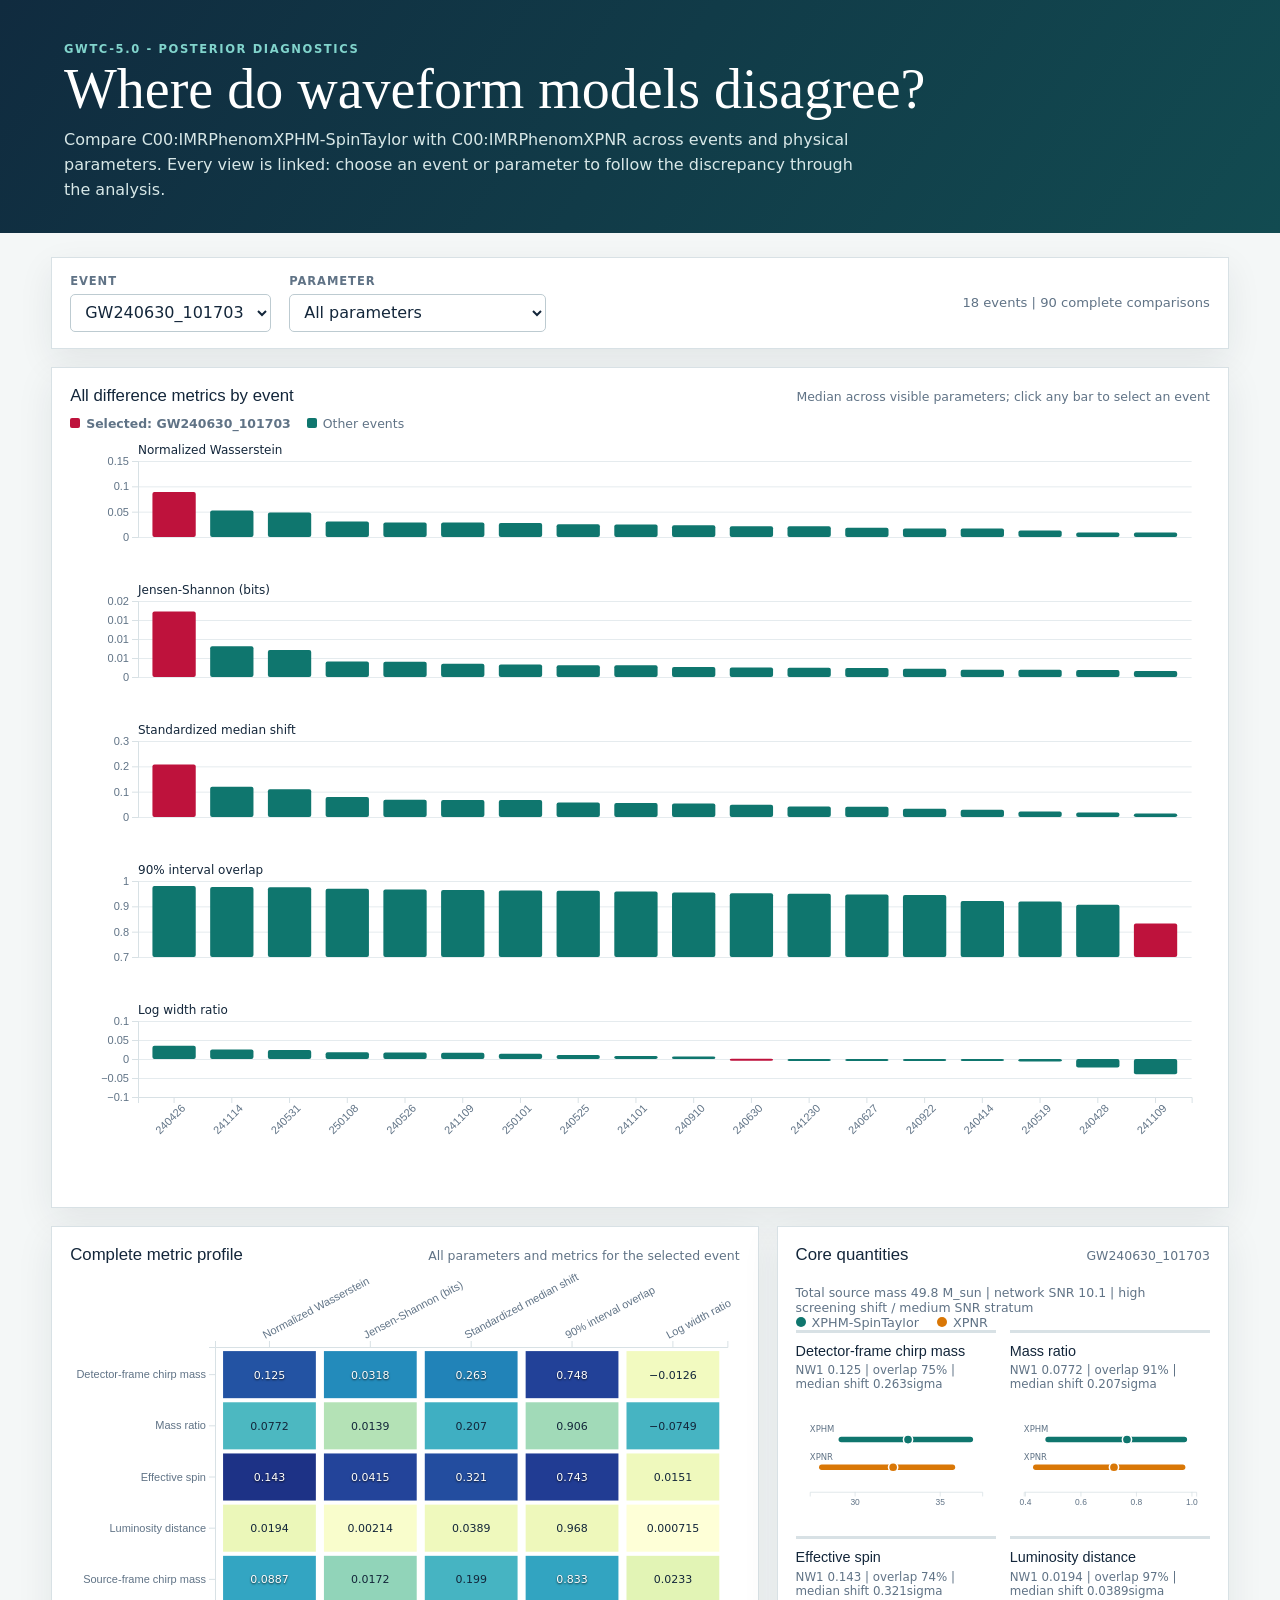
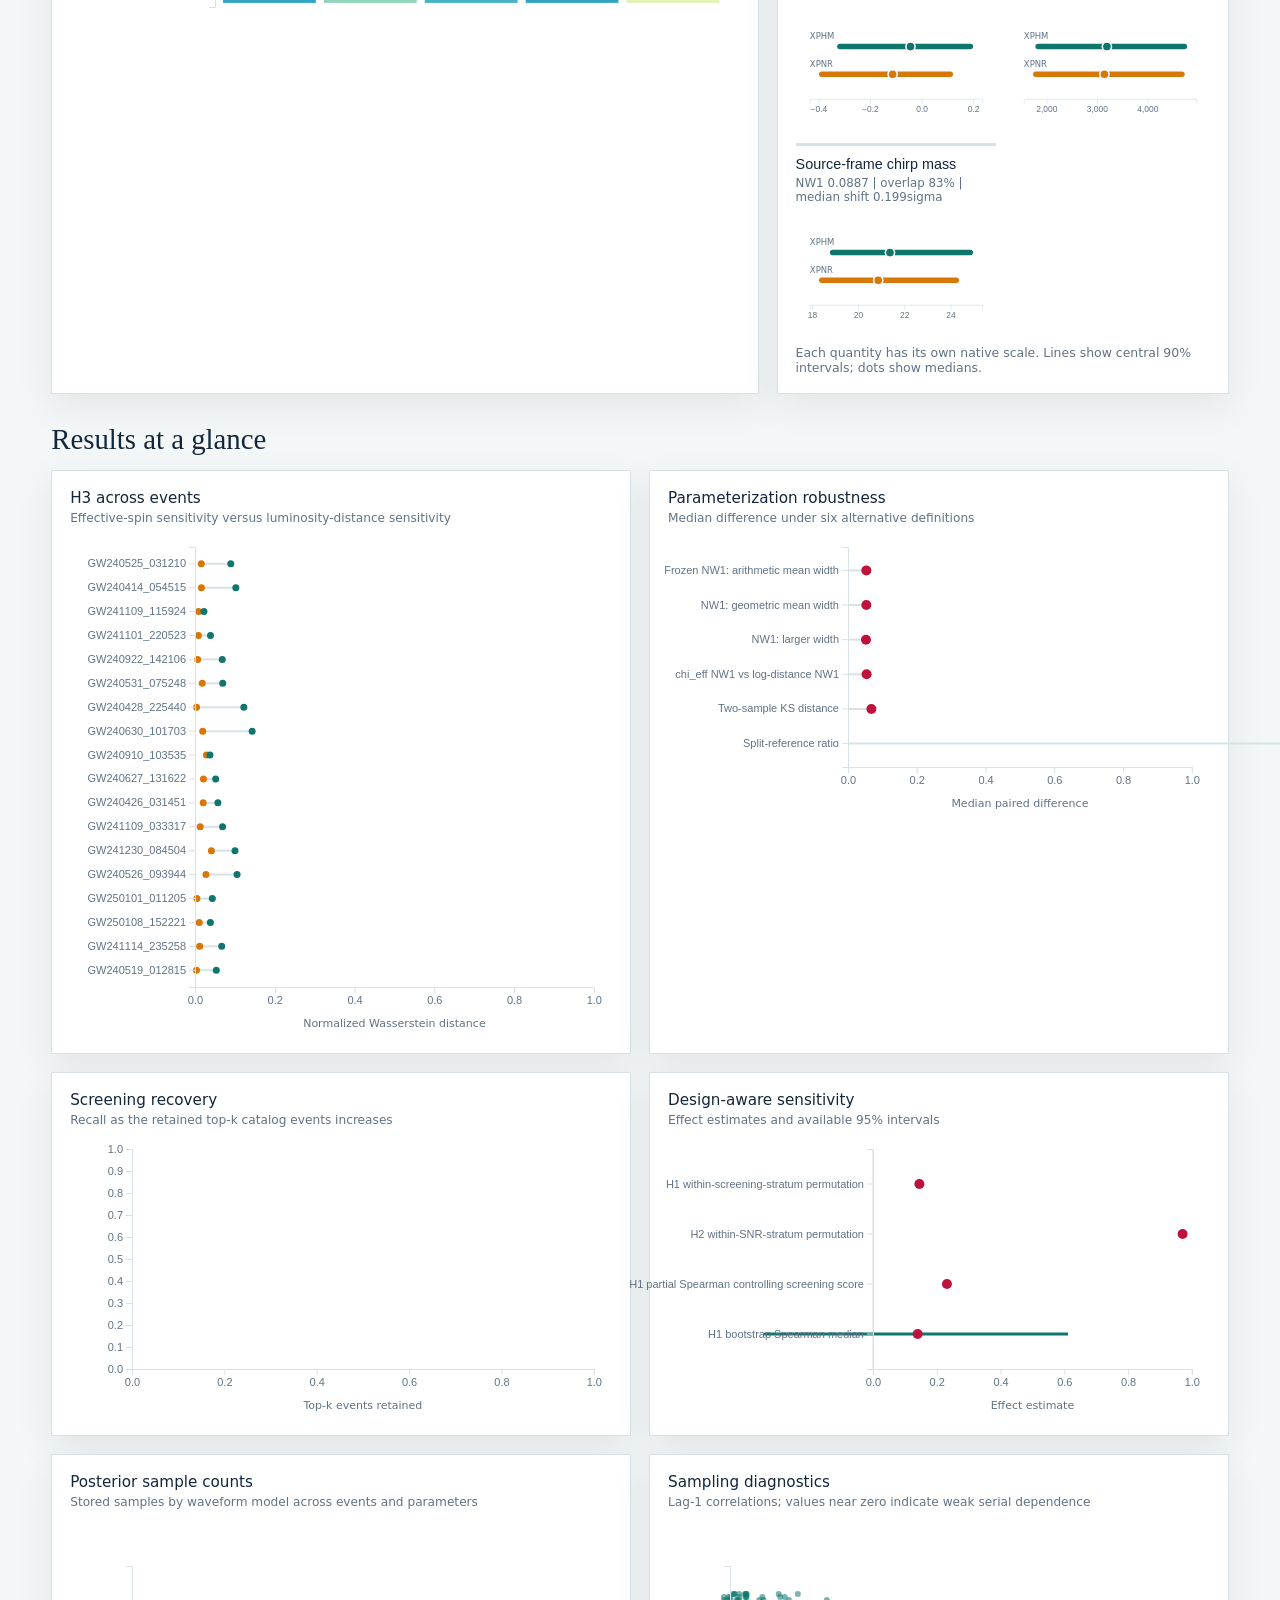
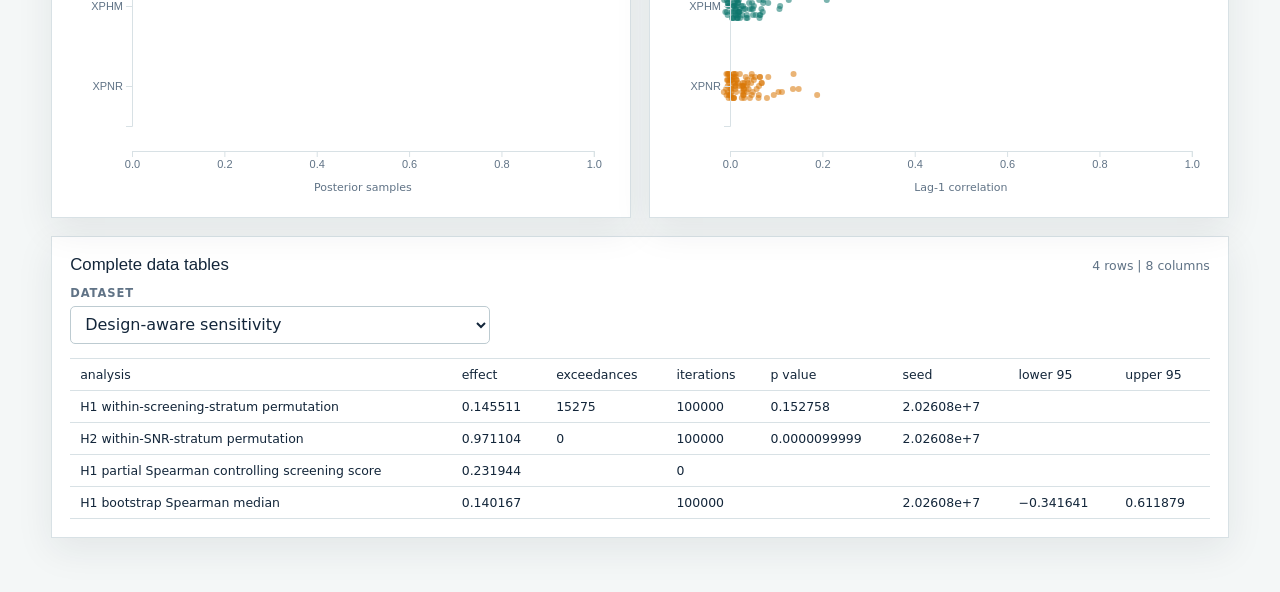
==== waveform-comparison/index.html @ d2b10250 "Add .nojekyll file and enhance tooltip animations in HTML files for improved user experience" ====
<!doctype html>
<html lang="en">
<head>
  <meta charset="utf-8">
  <meta name="viewport" content="width=device-width, initial-scale=1">
  <title>Waveform model comparison - GWTC-5.0</title>
  <script>
// https://d3js.org v7.9.0 Copyright 2010-2023 Mike Bostock
!function(t,n){"object"==typeof exports&&"undefined"!=typeof module?n(exports):"function"==typeof define&&define.amd?define(["exports"],n):n((t="undefined"!=typeof globalThis?globalThis:t||self).d3=t.d3||{})}(this,(function(t){"use strict";function n(t,n){return null==t||null==n?NaN:t<n?-1:t>n?1:t>=n?0:NaN}function e(t,n){return null==t||null==n?NaN:n<t?-1:n>t?1:n>=t?0:NaN}function r(t){let r,o,a;function u(t,n,e=0,i=t.length){if(e<i){if(0!==r(n,n))return i;do{const r=e+i>>>1;o(t[r],n)<0?e=r+1:i=r}while(e<i)}return e}return 2!==t.length?(r=n,o=(e,r)=>n(t(e),r),a=(n,e)=>t(n)-e):(r=t===n||t===e?t:i,o=t,a=t),{left:u,center:function(t,n,e=0,r=t.length){const i=u(t,n,e,r-1);return i>e&&a(t[i-1],n)>-a(t[i],n)?i-1:i},right:function(t,n,e=0,i=t.length){if(e<i){if(0!==r(n,n))return i;do{const r=e+i>>>1;o(t[r],n)<=0?e=r+1:i=r}while(e<i)}return e}}}function i(){return 0}function o(t){return null===t?NaN:+t}const a=r(n),u=a.right,c=a.left,f=r(o).center;var s=u;const l=d(y),h=d((function(t){const n=y(t);return(t,e,r,i,o)=>{n(t,e,(r<<=2)+0,(i<<=2)+0,o<<=2),n(t,e,r+1,i+1,o),n(t,e,r+2,i+2,o),n(t,e,r+3,i+3,o)}}));function d(t){return function(n,e,r=e){if(!((e=+e)>=0))throw new RangeError("invalid rx");if(!((r=+r)>=0))throw new RangeError("invalid ry");let{data:i,width:o,height:a}=n;if(!((o=Math.floor(o))>=0))throw new RangeError("invalid width");if(!((a=Math.floor(void 0!==a?a:i.length/o))>=0))throw new RangeError("invalid height");if(!o||!a||!e&&!r)return n;const u=e&&t(e),c=r&&t(r),f=i.slice();return u&&c?(p(u,f,i,o,a),p(u,i,f,o,a),p(u,f,i,o,a),g(c,i,f,o,a),g(c,f,i,o,a),g(c,i,f,o,a)):u?(p(u,i,f,o,a),p(u,f,i,o,a),p(u,i,f,o,a)):c&&(g(c,i,f,o,a),g(c,f,i,o,a),g(c,i,f,o,a)),n}}function p(t,n,e,r,i){for(let o=0,a=r*i;o<a;)t(n,e,o,o+=r,1)}function g(t,n,e,r,i){for(let o=0,a=r*i;o<r;++o)t(n,e,o,o+a,r)}function y(t){const n=Math.floor(t);if(n===t)return function(t){const n=2*t+1;return(e,r,i,o,a)=>{if(!((o-=a)>=i))return;let u=t*r[i];const c=a*t;for(let t=i,n=i+c;t<n;t+=a)u+=r[Math.min(o,t)];for(let t=i,f=o;t<=f;t+=a)u+=r[Math.min(o,t+c)],e[t]=u/n,u-=r[Math.max(i,t-c)]}}(t);const e=t-n,r=2*t+1;return(t,i,o,a,u)=>{if(!((a-=u)>=o))return;let c=n*i[o];const f=u*n,s=f+u;for(let t=o,n=o+f;t<n;t+=u)c+=i[Math.min(a,t)];for(let n=o,l=a;n<=l;n+=u)c+=i[Math.min(a,n+f)],t[n]=(c+e*(i[Math.max(o,n-s)]+i[Math.min(a,n+s)]))/r,c-=i[Math.max(o,n-f)]}}function v(t,n){let e=0;if(void 0===n)for(let n of t)null!=n&&(n=+n)>=n&&++e;else{let r=-1;for(let i of t)null!=(i=n(i,++r,t))&&(i=+i)>=i&&++e}return e}function _(t){return 0|t.length}function b(t){return!(t>0)}function m(t){return"object"!=typeof t||"length"in t?t:Array.from(t)}function x(t,n){let e,r=0,i=0,o=0;if(void 0===n)for(let n of t)null!=n&&(n=+n)>=n&&(e=n-i,i+=e/++r,o+=e*(n-i));else{let a=-1;for(let u of t)null!=(u=n(u,++a,t))&&(u=+u)>=u&&(e=u-i,i+=e/++r,o+=e*(u-i))}if(r>1)return o/(r-1)}function w(t,n){const e=x(t,n);return e?Math.sqrt(e):e}function M(t,n){let e,r;if(void 0===n)for(const n of t)null!=n&&(void 0===e?n>=n&&(e=r=n):(e>n&&(e=n),r<n&&(r=n)));else{let i=-1;for(let o of t)null!=(o=n(o,++i,t))&&(void 0===e?o>=o&&(e=r=o):(e>o&&(e=o),r<o&&(r=o)))}return[e,r]}class T{constructor(){this._partials=new Float64Array(32),this._n=0}add(t){const n=this._partials;let e=0;for(let r=0;r<this._n&&r<32;r++){const i=n[r],o=t+i,a=Math.abs(t)<Math.abs(i)?t-(o-i):i-(o-t);a&&(n[e++]=a),t=o}return n[e]=t,this._n=e+1,this}valueOf(){const t=this._partials;let n,e,r,i=this._n,o=0;if(i>0){for(o=t[--i];i>0&&(n=o,e=t[--i],o=n+e,r=e-(o-n),!r););i>0&&(r<0&&t[i-1]<0||r>0&&t[i-1]>0)&&(e=2*r,n=o+e,e==n-o&&(o=n))}return o}}class InternMap extends Map{constructor(t,n=N){if(super(),Object.defineProperties(this,{_intern:{value:new Map},_key:{value:n}}),null!=t)for(const[n,e]of t)this.set(n,e)}get(t){return super.get(A(this,t))}has(t){return super.has(A(this,t))}set(t,n){return super.set(S(this,t),n)}delete(t){return super.delete(E(this,t))}}class InternSet extends Set{constructor(t,n=N){if(super(),Object.defineProperties(this,{_intern:{value:new Map},_key:{value:n}}),null!=t)for(const n of t)this.add(n)}has(t){return super.has(A(this,t))}add(t){return super.add(S(this,t))}delete(t){return super.delete(E(this,t))}}function A({_intern:t,_key:n},e){const r=n(e);return t.has(r)?t.get(r):e}function S({_intern:t,_key:n},e){const r=n(e);return t.has(r)?t.get(r):(t.set(r,e),e)}function E({_intern:t,_key:n},e){const r=n(e);return t.has(r)&&(e=t.get(r),t.delete(r)),e}function N(t){return null!==t&&"object"==typeof t?t.valueOf():t}function k(t){return t}function C(t,...n){return F(t,k,k,n)}function P(t,...n){return F(t,Array.from,k,n)}function z(t,n){for(let e=1,r=n.length;e<r;++e)t=t.flatMap((t=>t.pop().map((([n,e])=>[...t,n,e]))));return t}function $(t,n,...e){return F(t,k,n,e)}function D(t,n,...e){return F(t,Array.from,n,e)}function R(t){if(1!==t.length)throw new Error("duplicate key");return t[0]}function F(t,n,e,r){return function t(i,o){if(o>=r.length)return e(i);const a=new InternMap,u=r[o++];let c=-1;for(const t of i){const n=u(t,++c,i),e=a.get(n);e?e.push(t):a.set(n,[t])}for(const[n,e]of a)a.set(n,t(e,o));return n(a)}(t,0)}function q(t,n){return Array.from(n,(n=>t[n]))}function U(t,...n){if("function"!=typeof t[Symbol.iterator])throw new TypeError("values is not iterable");t=Array.from(t);let[e]=n;if(e&&2!==e.length||n.length>1){const r=Uint32Array.from(t,((t,n)=>n));return n.length>1?(n=n.map((n=>t.map(n))),r.sort(((t,e)=>{for(const r of n){const n=O(r[t],r[e]);if(n)return n}}))):(e=t.map(e),r.sort(((t,n)=>O(e[t],e[n])))),q(t,r)}return t.sort(I(e))}function I(t=n){if(t===n)return O;if("function"!=typeof t)throw new TypeError("compare is not a function");return(n,e)=>{const r=t(n,e);return r||0===r?r:(0===t(e,e))-(0===t(n,n))}}function O(t,n){return(null==t||!(t>=t))-(null==n||!(n>=n))||(t<n?-1:t>n?1:0)}var B=Array.prototype.slice;function Y(t){return()=>t}const L=Math.sqrt(50),j=Math.sqrt(10),H=Math.sqrt(2);function X(t,n,e){const r=(n-t)/Math.max(0,e),i=Math.floor(Math.log10(r)),o=r/Math.pow(10,i),a=o>=L?10:o>=j?5:o>=H?2:1;let u,c,f;return i<0?(f=Math.pow(10,-i)/a,u=Math.round(t*f),c=Math.round(n*f),u/f<t&&++u,c/f>n&&--c,f=-f):(f=Math.pow(10,i)*a,u=Math.round(t/f),c=Math.round(n/f),u*f<t&&++u,c*f>n&&--c),c<u&&.5<=e&&e<2?X(t,n,2*e):[u,c,f]}function G(t,n,e){if(!((e=+e)>0))return[];if((t=+t)===(n=+n))return[t];const r=n<t,[i,o,a]=r?X(n,t,e):X(t,n,e);if(!(o>=i))return[];const u=o-i+1,c=new Array(u);if(r)if(a<0)for(let t=0;t<u;++t)c[t]=(o-t)/-a;else for(let t=0;t<u;++t)c[t]=(o-t)*a;else if(a<0)for(let t=0;t<u;++t)c[t]=(i+t)/-a;else for(let t=0;t<u;++t)c[t]=(i+t)*a;return c}function V(t,n,e){return X(t=+t,n=+n,e=+e)[2]}function W(t,n,e){e=+e;const r=(n=+n)<(t=+t),i=r?V(n,t,e):V(t,n,e);return(r?-1:1)*(i<0?1/-i:i)}function Z(t,n,e){let r;for(;;){const i=V(t,n,e);if(i===r||0===i||!isFinite(i))return[t,n];i>0?(t=Math.floor(t/i)*i,n=Math.ceil(n/i)*i):i<0&&(t=Math.ceil(t*i)/i,n=Math.floor(n*i)/i),r=i}}function K(t){return Math.max(1,Math.ceil(Math.log(v(t))/Math.LN2)+1)}function Q(){var t=k,n=M,e=K;function r(r){Array.isArray(r)||(r=Array.from(r));var i,o,a,u=r.length,c=new Array(u);for(i=0;i<u;++i)c[i]=t(r[i],i,r);var f=n(c),l=f[0],h=f[1],d=e(c,l,h);if(!Array.isArray(d)){const t=h,e=+d;if(n===M&&([l,h]=Z(l,h,e)),(d=G(l,h,e))[0]<=l&&(a=V(l,h,e)),d[d.length-1]>=h)if(t>=h&&n===M){const t=V(l,h,e);isFinite(t)&&(t>0?h=(Math.floor(h/t)+1)*t:t<0&&(h=(Math.ceil(h*-t)+1)/-t))}else d.pop()}for(var p=d.length,g=0,y=p;d[g]<=l;)++g;for(;d[y-1]>h;)--y;(g||y<p)&&(d=d.slice(g,y),p=y-g);var v,_=new Array(p+1);for(i=0;i<=p;++i)(v=_[i]=[]).x0=i>0?d[i-1]:l,v.x1=i<p?d[i]:h;if(isFinite(a)){if(a>0)for(i=0;i<u;++i)null!=(o=c[i])&&l<=o&&o<=h&&_[Math.min(p,Math.floor((o-l)/a))].push(r[i]);else if(a<0)for(i=0;i<u;++i)if(null!=(o=c[i])&&l<=o&&o<=h){const t=Math.floor((l-o)*a);_[Math.min(p,t+(d[t]<=o))].push(r[i])}}else for(i=0;i<u;++i)null!=(o=c[i])&&l<=o&&o<=h&&_[s(d,o,0,p)].push(r[i]);return _}return r.value=function(n){return arguments.length?(t="function"==typeof n?n:Y(n),r):t},r.domain=function(t){return arguments.length?(n="function"==typeof t?t:Y([t[0],t[1]]),r):n},r.thresholds=function(t){return arguments.length?(e="function"==typeof t?t:Y(Array.isArray(t)?B.call(t):t),r):e},r}function J(t,n){let e;if(void 0===n)for(const n of t)null!=n&&(e<n||void 0===e&&n>=n)&&(e=n);else{let r=-1;for(let i of t)null!=(i=n(i,++r,t))&&(e<i||void 0===e&&i>=i)&&(e=i)}return e}function tt(t,n){let e,r=-1,i=-1;if(void 0===n)for(const n of t)++i,null!=n&&(e<n||void 0===e&&n>=n)&&(e=n,r=i);else for(let o of t)null!=(o=n(o,++i,t))&&(e<o||void 0===e&&o>=o)&&(e=o,r=i);return r}function nt(t,n){let e;if(void 0===n)for(const n of t)null!=n&&(e>n||void 0===e&&n>=n)&&(e=n);else{let r=-1;for(let i of t)null!=(i=n(i,++r,t))&&(e>i||void 0===e&&i>=i)&&(e=i)}return e}function et(t,n){let e,r=-1,i=-1;if(void 0===n)for(const n of t)++i,null!=n&&(e>n||void 0===e&&n>=n)&&(e=n,r=i);else for(let o of t)null!=(o=n(o,++i,t))&&(e>o||void 0===e&&o>=o)&&(e=o,r=i);return r}function rt(t,n,e=0,r=1/0,i){if(n=Math.floor(n),e=Math.floor(Math.max(0,e)),r=Math.floor(Math.min(t.length-1,r)),!(e<=n&&n<=r))return t;for(i=void 0===i?O:I(i);r>e;){if(r-e>600){const o=r-e+1,a=n-e+1,u=Math.log(o),c=.5*Math.exp(2*u/3),f=.5*Math.sqrt(u*c*(o-c)/o)*(a-o/2<0?-1:1);rt(t,n,Math.max(e,Math.floor(n-a*c/o+f)),Math.min(r,Math.floor(n+(o-a)*c/o+f)),i)}const o=t[n];let a=e,u=r;for(it(t,e,n),i(t[r],o)>0&&it(t,e,r);a<u;){for(it(t,a,u),++a,--u;i(t[a],o)<0;)++a;for(;i(t[u],o)>0;)--u}0===i(t[e],o)?it(t,e,u):(++u,it(t,u,r)),u<=n&&(e=u+1),n<=u&&(r=u-1)}return t}function it(t,n,e){const r=t[n];t[n]=t[e],t[e]=r}function ot(t,e=n){let r,i=!1;if(1===e.length){let o;for(const a of t){const t=e(a);(i?n(t,o)>0:0===n(t,t))&&(r=a,o=t,i=!0)}}else for(const n of t)(i?e(n,r)>0:0===e(n,n))&&(r=n,i=!0);return r}function at(t,n,e){if(t=Float64Array.from(function*(t,n){if(void 0===n)for(let n of t)null!=n&&(n=+n)>=n&&(yield n);else{let e=-1;for(let r of t)null!=(r=n(r,++e,t))&&(r=+r)>=r&&(yield r)}}(t,e)),(r=t.length)&&!isNaN(n=+n)){if(n<=0||r<2)return nt(t);if(n>=1)return J(t);var r,i=(r-1)*n,o=Math.floor(i),a=J(rt(t,o).subarray(0,o+1));return a+(nt(t.subarray(o+1))-a)*(i-o)}}function ut(t,n,e=o){if((r=t.length)&&!isNaN(n=+n)){if(n<=0||r<2)return+e(t[0],0,t);if(n>=1)return+e(t[r-1],r-1,t);var r,i=(r-1)*n,a=Math.floor(i),u=+e(t[a],a,t);return u+(+e(t[a+1],a+1,t)-u)*(i-a)}}function ct(t,n,e=o){if(!isNaN(n=+n)){if(r=Float64Array.from(t,((n,r)=>o(e(t[r],r,t)))),n<=0)return et(r);if(n>=1)return tt(r);var r,i=Uint32Array.from(t,((t,n)=>n)),a=r.length-1,u=Math.floor(a*n);return rt(i,u,0,a,((t,n)=>O(r[t],r[n]))),(u=ot(i.subarray(0,u+1),(t=>r[t])))>=0?u:-1}}function ft(t){return Array.from(function*(t){for(const n of t)yield*n}(t))}function st(t,n){return[t,n]}function lt(t,n,e){t=+t,n=+n,e=(i=arguments.length)<2?(n=t,t=0,1):i<3?1:+e;for(var r=-1,i=0|Math.max(0,Math.ceil((n-t)/e)),o=new Array(i);++r<i;)o[r]=t+r*e;return o}function ht(t,e=n){if(1===e.length)return et(t,e);let r,i=-1,o=-1;for(const n of t)++o,(i<0?0===e(n,n):e(n,r)<0)&&(r=n,i=o);return i}var dt=pt(Math.random);function pt(t){return function(n,e=0,r=n.length){let i=r-(e=+e);for(;i;){const r=t()*i--|0,o=n[i+e];n[i+e]=n[r+e],n[r+e]=o}return n}}function gt(t){if(!(i=t.length))return[];for(var n=-1,e=nt(t,yt),r=new Array(e);++n<e;)for(var i,o=-1,a=r[n]=new Array(i);++o<i;)a[o]=t[o][n];return r}function yt(t){return t.length}function vt(t){return t instanceof InternSet?t:new InternSet(t)}function _t(t,n){const e=t[Symbol.iterator](),r=new Set;for(const t of n){const n=bt(t);if(r.has(n))continue;let i,o;for(;({value:i,done:o}=e.next());){if(o)return!1;const t=bt(i);if(r.add(t),Object.is(n,t))break}}return!0}function bt(t){return null!==t&&"object"==typeof t?t.valueOf():t}function mt(t){return t}var xt=1,wt=2,Mt=3,Tt=4,At=1e-6;function St(t){return"translate("+t+",0)"}function Et(t){return"translate(0,"+t+")"}function Nt(t){return n=>+t(n)}function kt(t,n){return n=Math.max(0,t.bandwidth()-2*n)/2,t.round()&&(n=Math.round(n)),e=>+t(e)+n}function Ct(){return!this.__axis}function Pt(t,n){var e=[],r=null,i=null,o=6,a=6,u=3,c="undefined"!=typeof window&&window.devicePixelRatio>1?0:.5,f=t===xt||t===Tt?-1:1,s=t===Tt||t===wt?"x":"y",l=t===xt||t===Mt?St:Et;function h(h){var d=null==r?n.ticks?n.ticks.apply(n,e):n.domain():r,p=null==i?n.tickFormat?n.tickFormat.apply(n,e):mt:i,g=Math.max(o,0)+u,y=n.range(),v=+y[0]+c,_=+y[y.length-1]+c,b=(n.bandwidth?kt:Nt)(n.copy(),c),m=h.selection?h.selection():h,x=m.selectAll(".domain").data([null]),w=m.selectAll(".tick").data(d,n).order(),M=w.exit(),T=w.enter().append("g").attr("class","tick"),A=w.select("line"),S=w.select("text");x=x.merge(x.enter().insert("path",".tick").attr("class","domain").attr("stroke","currentColor")),w=w.merge(T),A=A.merge(T.append("line").attr("stroke","currentColor").attr(s+"2",f*o)),S=S.merge(T.append("text").attr("fill","currentColor").attr(s,f*g).attr("dy",t===xt?"0em":t===Mt?"0.71em":"0.32em")),h!==m&&(x=x.transition(h),w=w.transition(h),A=A.transition(h),S=S.transition(h),M=M.transition(h).attr("opacity",At).attr("transform",(function(t){return isFinite(t=b(t))?l(t+c):this.getAttribute("transform")})),T.attr("opacity",At).attr("transform",(function(t){var n=this.parentNode.__axis;return l((n&&isFinite(n=n(t))?n:b(t))+c)}))),M.remove(),x.attr("d",t===Tt||t===wt?a?"M"+f*a+","+v+"H"+c+"V"+_+"H"+f*a:"M"+c+","+v+"V"+_:a?"M"+v+","+f*a+"V"+c+"H"+_+"V"+f*a:"M"+v+","+c+"H"+_),w.attr("opacity",1).attr("transform",(function(t){return l(b(t)+c)})),A.attr(s+"2",f*o),S.attr(s,f*g).text(p),m.filter(Ct).attr("fill","none").attr("font-size",10).attr("font-family","sans-serif").attr("text-anchor",t===wt?"start":t===Tt?"end":"middle"),m.each((function(){this.__axis=b}))}return h.scale=function(t){return arguments.length?(n=t,h):n},h.ticks=function(){return e=Array.from(arguments),h},h.tickArguments=function(t){return arguments.length?(e=null==t?[]:Array.from(t),h):e.slice()},h.tickValues=function(t){return arguments.length?(r=null==t?null:Array.from(t),h):r&&r.slice()},h.tickFormat=function(t){return arguments.length?(i=t,h):i},h.tickSize=function(t){return arguments.length?(o=a=+t,h):o},h.tickSizeInner=function(t){return arguments.length?(o=+t,h):o},h.tickSizeOuter=function(t){return arguments.length?(a=+t,h):a},h.tickPadding=function(t){return arguments.length?(u=+t,h):u},h.offset=function(t){return arguments.length?(c=+t,h):c},h}var zt={value:()=>{}};function $t(){for(var t,n=0,e=arguments.length,r={};n<e;++n){if(!(t=arguments[n]+"")||t in r||/[\s.]/.test(t))throw new Error("illegal type: "+t);r[t]=[]}return new Dt(r)}function Dt(t){this._=t}function Rt(t,n){for(var e,r=0,i=t.length;r<i;++r)if((e=t[r]).name===n)return e.value}function Ft(t,n,e){for(var r=0,i=t.length;r<i;++r)if(t[r].name===n){t[r]=zt,t=t.slice(0,r).concat(t.slice(r+1));break}return null!=e&&t.push({name:n,value:e}),t}Dt.prototype=$t.prototype={constructor:Dt,on:function(t,n){var e,r,i=this._,o=(r=i,(t+"").trim().split(/^|\s+/).map((function(t){var n="",e=t.indexOf(".");if(e>=0&&(n=t.slice(e+1),t=t.slice(0,e)),t&&!r.hasOwnProperty(t))throw new Error("unknown type: "+t);return{type:t,name:n}}))),a=-1,u=o.length;if(!(arguments.length<2)){if(null!=n&&"function"!=typeof n)throw new Error("invalid callback: "+n);for(;++a<u;)if(e=(t=o[a]).type)i[e]=Ft(i[e],t.name,n);else if(null==n)for(e in i)i[e]=Ft(i[e],t.name,null);return this}for(;++a<u;)if((e=(t=o[a]).type)&&(e=Rt(i[e],t.name)))return e},copy:function(){var t={},n=this._;for(var e in n)t[e]=n[e].slice();return new Dt(t)},call:function(t,n){if((e=arguments.length-2)>0)for(var e,r,i=new Array(e),o=0;o<e;++o)i[o]=arguments[o+2];if(!this._.hasOwnProperty(t))throw new Error("unknown type: "+t);for(o=0,e=(r=this._[t]).length;o<e;++o)r[o].value.apply(n,i)},apply:function(t,n,e){if(!this._.hasOwnProperty(t))throw new Error("unknown type: "+t);for(var r=this._[t],i=0,o=r.length;i<o;++i)r[i].value.apply(n,e)}};var qt="http://www.w3.org/1999/xhtml",Ut={svg:"http://www.w3.org/2000/svg",xhtml:qt,xlink:"http://www.w3.org/1999/xlink",xml:"http://www.w3.org/XML/1998/namespace",xmlns:"http://www.w3.org/2000/xmlns/"};function It(t){var n=t+="",e=n.indexOf(":");return e>=0&&"xmlns"!==(n=t.slice(0,e))&&(t=t.slice(e+1)),Ut.hasOwnProperty(n)?{space:Ut[n],local:t}:t}function Ot(t){return function(){var n=this.ownerDocument,e=this.namespaceURI;return e===qt&&n.documentElement.namespaceURI===qt?n.createElement(t):n.createElementNS(e,t)}}function Bt(t){return function(){return this.ownerDocument.createElementNS(t.space,t.local)}}function Yt(t){var n=It(t);return(n.local?Bt:Ot)(n)}function Lt(){}function jt(t){return null==t?Lt:function(){return this.querySelector(t)}}function Ht(t){return null==t?[]:Array.isArray(t)?t:Array.from(t)}function Xt(){return[]}function Gt(t){return null==t?Xt:function(){return this.querySelectorAll(t)}}function Vt(t){return function(){return this.matches(t)}}function Wt(t){return function(n){return n.matches(t)}}var Zt=Array.prototype.find;function Kt(){return this.firstElementChild}var Qt=Array.prototype.filter;function Jt(){return Array.from(this.children)}function tn(t){return new Array(t.length)}function nn(t,n){this.ownerDocument=t.ownerDocument,this.namespaceURI=t.namespaceURI,this._next=null,this._parent=t,this.__data__=n}function en(t,n,e,r,i,o){for(var a,u=0,c=n.length,f=o.length;u<f;++u)(a=n[u])?(a.__data__=o[u],r[u]=a):e[u]=new nn(t,o[u]);for(;u<c;++u)(a=n[u])&&(i[u]=a)}function rn(t,n,e,r,i,o,a){var u,c,f,s=new Map,l=n.length,h=o.length,d=new Array(l);for(u=0;u<l;++u)(c=n[u])&&(d[u]=f=a.call(c,c.__data__,u,n)+"",s.has(f)?i[u]=c:s.set(f,c));for(u=0;u<h;++u)f=a.call(t,o[u],u,o)+"",(c=s.get(f))?(r[u]=c,c.__data__=o[u],s.delete(f)):e[u]=new nn(t,o[u]);for(u=0;u<l;++u)(c=n[u])&&s.get(d[u])===c&&(i[u]=c)}function on(t){return t.__data__}function an(t){return"object"==typeof t&&"length"in t?t:Array.from(t)}function un(t,n){return t<n?-1:t>n?1:t>=n?0:NaN}function cn(t){return function(){this.removeAttribute(t)}}function fn(t){return function(){this.removeAttributeNS(t.space,t.local)}}function sn(t,n){return function(){this.setAttribute(t,n)}}function ln(t,n){return function(){this.setAttributeNS(t.space,t.local,n)}}function hn(t,n){return function(){var e=n.apply(this,arguments);null==e?this.removeAttribute(t):this.setAttribute(t,e)}}function dn(t,n){return function(){var e=n.apply(this,arguments);null==e?this.removeAttributeNS(t.space,t.local):this.setAttributeNS(t.space,t.local,e)}}function pn(t){return t.ownerDocument&&t.ownerDocument.defaultView||t.document&&t||t.defaultView}function gn(t){return function(){this.style.removeProperty(t)}}function yn(t,n,e){return function(){this.style.setProperty(t,n,e)}}function vn(t,n,e){return function(){var r=n.apply(this,arguments);null==r?this.style.removeProperty(t):this.style.setProperty(t,r,e)}}function _n(t,n){return t.style.getPropertyValue(n)||pn(t).getComputedStyle(t,null).getPropertyValue(n)}function bn(t){return function(){delete this[t]}}function mn(t,n){return function(){this[t]=n}}function xn(t,n){return function(){var e=n.apply(this,arguments);null==e?delete this[t]:this[t]=e}}function wn(t){return t.trim().split(/^|\s+/)}function Mn(t){return t.classList||new Tn(t)}function Tn(t){this._node=t,this._names=wn(t.getAttribute("class")||"")}function An(t,n){for(var e=Mn(t),r=-1,i=n.length;++r<i;)e.add(n[r])}function Sn(t,n){for(var e=Mn(t),r=-1,i=n.length;++r<i;)e.remove(n[r])}function En(t){return function(){An(this,t)}}function Nn(t){return function(){Sn(this,t)}}function kn(t,n){return function(){(n.apply(this,arguments)?An:Sn)(this,t)}}function Cn(){this.textContent=""}function Pn(t){return function(){this.textContent=t}}function zn(t){return function(){var n=t.apply(this,arguments);this.textContent=null==n?"":n}}function $n(){this.innerHTML=""}function Dn(t){return function(){this.innerHTML=t}}function Rn(t){return function(){var n=t.apply(this,arguments);this.innerHTML=null==n?"":n}}function Fn(){this.nextSibling&&this.parentNode.appendChild(this)}function qn(){this.previousSibling&&this.parentNode.insertBefore(this,this.parentNode.firstChild)}function Un(){return null}function In(){var t=this.parentNode;t&&t.removeChild(this)}function On(){var t=this.cloneNode(!1),n=this.parentNode;return n?n.insertBefore(t,this.nextSibling):t}function Bn(){var t=this.cloneNode(!0),n=this.parentNode;return n?n.insertBefore(t,this.nextSibling):t}function Yn(t){return function(){var n=this.__on;if(n){for(var e,r=0,i=-1,o=n.length;r<o;++r)e=n[r],t.type&&e.type!==t.type||e.name!==t.name?n[++i]=e:this.removeEventListener(e.type,e.listener,e.options);++i?n.length=i:delete this.__on}}}function Ln(t,n,e){return function(){var r,i=this.__on,o=function(t){return function(n){t.call(this,n,this.__data__)}}(n);if(i)for(var a=0,u=i.length;a<u;++a)if((r=i[a]).type===t.type&&r.name===t.name)return this.removeEventListener(r.type,r.listener,r.options),this.addEventListener(r.type,r.listener=o,r.options=e),void(r.value=n);this.addEventListener(t.type,o,e),r={type:t.type,name:t.name,value:n,listener:o,options:e},i?i.push(r):this.__on=[r]}}function jn(t,n,e){var r=pn(t),i=r.CustomEvent;"function"==typeof i?i=new i(n,e):(i=r.document.createEvent("Event"),e?(i.initEvent(n,e.bubbles,e.cancelable),i.detail=e.detail):i.initEvent(n,!1,!1)),t.dispatchEvent(i)}function Hn(t,n){return function(){return jn(this,t,n)}}function Xn(t,n){return function(){return jn(this,t,n.apply(this,arguments))}}nn.prototype={constructor:nn,appendChild:function(t){return this._parent.insertBefore(t,this._next)},insertBefore:function(t,n){return this._parent.insertBefore(t,n)},querySelector:function(t){return this._parent.querySelector(t)},querySelectorAll:function(t){return this._parent.querySelectorAll(t)}},Tn.prototype={add:function(t){this._names.indexOf(t)<0&&(this._names.push(t),this._node.setAttribute("class",this._names.join(" ")))},remove:function(t){var n=this._names.indexOf(t);n>=0&&(this._names.splice(n,1),this._node.setAttribute("class",this._names.join(" ")))},contains:function(t){return this._names.indexOf(t)>=0}};var Gn=[null];function Vn(t,n){this._groups=t,this._parents=n}function Wn(){return new Vn([[document.documentElement]],Gn)}function Zn(t){return"string"==typeof t?new Vn([[document.querySelector(t)]],[document.documentElement]):new Vn([[t]],Gn)}Vn.prototype=Wn.prototype={constructor:Vn,select:function(t){"function"!=typeof t&&(t=jt(t));for(var n=this._groups,e=n.length,r=new Array(e),i=0;i<e;++i)for(var o,a,u=n[i],c=u.length,f=r[i]=new Array(c),s=0;s<c;++s)(o=u[s])&&(a=t.call(o,o.__data__,s,u))&&("__data__"in o&&(a.__data__=o.__data__),f[s]=a);return new Vn(r,this._parents)},selectAll:function(t){t="function"==typeof t?function(t){return function(){return Ht(t.apply(this,arguments))}}(t):Gt(t);for(var n=this._groups,e=n.length,r=[],i=[],o=0;o<e;++o)for(var a,u=n[o],c=u.length,f=0;f<c;++f)(a=u[f])&&(r.push(t.call(a,a.__data__,f,u)),i.push(a));return new Vn(r,i)},selectChild:function(t){return this.select(null==t?Kt:function(t){return function(){return Zt.call(this.children,t)}}("function"==typeof t?t:Wt(t)))},selectChildren:function(t){return this.selectAll(null==t?Jt:function(t){return function(){return Qt.call(this.children,t)}}("function"==typeof t?t:Wt(t)))},filter:function(t){"function"!=typeof t&&(t=Vt(t));for(var n=this._groups,e=n.length,r=new Array(e),i=0;i<e;++i)for(var o,a=n[i],u=a.length,c=r[i]=[],f=0;f<u;++f)(o=a[f])&&t.call(o,o.__data__,f,a)&&c.push(o);return new Vn(r,this._parents)},data:function(t,n){if(!arguments.length)return Array.from(this,on);var e=n?rn:en,r=this._parents,i=this._groups;"function"!=typeof t&&(t=function(t){return function(){return t}}(t));for(var o=i.length,a=new Array(o),u=new Array(o),c=new Array(o),f=0;f<o;++f){var s=r[f],l=i[f],h=l.length,d=an(t.call(s,s&&s.__data__,f,r)),p=d.length,g=u[f]=new Array(p),y=a[f]=new Array(p);e(s,l,g,y,c[f]=new Array(h),d,n);for(var v,_,b=0,m=0;b<p;++b)if(v=g[b]){for(b>=m&&(m=b+1);!(_=y[m])&&++m<p;);v._next=_||null}}return(a=new Vn(a,r))._enter=u,a._exit=c,a},enter:function(){return new Vn(this._enter||this._groups.map(tn),this._parents)},exit:function(){return new Vn(this._exit||this._groups.map(tn),this._parents)},join:function(t,n,e){var r=this.enter(),i=this,o=this.exit();return"function"==typeof t?(r=t(r))&&(r=r.selection()):r=r.append(t+""),null!=n&&(i=n(i))&&(i=i.selection()),null==e?o.remove():e(o),r&&i?r.merge(i).order():i},merge:function(t){for(var n=t.selection?t.selection():t,e=this._groups,r=n._groups,i=e.length,o=r.length,a=Math.min(i,o),u=new Array(i),c=0;c<a;++c)for(var f,s=e[c],l=r[c],h=s.length,d=u[c]=new Array(h),p=0;p<h;++p)(f=s[p]||l[p])&&(d[p]=f);for(;c<i;++c)u[c]=e[c];return new Vn(u,this._parents)},selection:function(){return this},order:function(){for(var t=this._groups,n=-1,e=t.length;++n<e;)for(var r,i=t[n],o=i.length-1,a=i[o];--o>=0;)(r=i[o])&&(a&&4^r.compareDocumentPosition(a)&&a.parentNode.insertBefore(r,a),a=r);return this},sort:function(t){function n(n,e){return n&&e?t(n.__data__,e.__data__):!n-!e}t||(t=un);for(var e=this._groups,r=e.length,i=new Array(r),o=0;o<r;++o){for(var a,u=e[o],c=u.length,f=i[o]=new Array(c),s=0;s<c;++s)(a=u[s])&&(f[s]=a);f.sort(n)}return new Vn(i,this._parents).order()},call:function(){var t=arguments[0];return arguments[0]=this,t.apply(null,arguments),this},nodes:function(){return Array.from(this)},node:function(){for(var t=this._groups,n=0,e=t.length;n<e;++n)for(var r=t[n],i=0,o=r.length;i<o;++i){var a=r[i];if(a)return a}return null},size:function(){let t=0;for(const n of this)++t;return t},empty:function(){return!this.node()},each:function(t){for(var n=this._groups,e=0,r=n.length;e<r;++e)for(var i,o=n[e],a=0,u=o.length;a<u;++a)(i=o[a])&&t.call(i,i.__data__,a,o);return this},attr:function(t,n){var e=It(t);if(arguments.length<2){var r=this.node();return e.local?r.getAttributeNS(e.space,e.local):r.getAttribute(e)}return this.each((null==n?e.local?fn:cn:"function"==typeof n?e.local?dn:hn:e.local?ln:sn)(e,n))},style:function(t,n,e){return arguments.length>1?this.each((null==n?gn:"function"==typeof n?vn:yn)(t,n,null==e?"":e)):_n(this.node(),t)},property:function(t,n){return arguments.length>1?this.each((null==n?bn:"function"==typeof n?xn:mn)(t,n)):this.node()[t]},classed:function(t,n){var e=wn(t+"");if(arguments.length<2){for(var r=Mn(this.node()),i=-1,o=e.length;++i<o;)if(!r.contains(e[i]))return!1;return!0}return this.each(("function"==typeof n?kn:n?En:Nn)(e,n))},text:function(t){return arguments.length?this.each(null==t?Cn:("function"==typeof t?zn:Pn)(t)):this.node().textContent},html:function(t){return arguments.length?this.each(null==t?$n:("function"==typeof t?Rn:Dn)(t)):this.node().innerHTML},raise:function(){return this.each(Fn)},lower:function(){return this.each(qn)},append:function(t){var n="function"==typeof t?t:Yt(t);return this.select((function(){return this.appendChild(n.apply(this,arguments))}))},insert:function(t,n){var e="function"==typeof t?t:Yt(t),r=null==n?Un:"function"==typeof n?n:jt(n);return this.select((function(){return this.insertBefore(e.apply(this,arguments),r.apply(this,arguments)||null)}))},remove:function(){return this.each(In)},clone:function(t){return this.select(t?Bn:On)},datum:function(t){return arguments.length?this.property("__data__",t):this.node().__data__},on:function(t,n,e){var r,i,o=function(t){return t.trim().split(/^|\s+/).map((function(t){var n="",e=t.indexOf(".");return e>=0&&(n=t.slice(e+1),t=t.slice(0,e)),{type:t,name:n}}))}(t+""),a=o.length;if(!(arguments.length<2)){for(u=n?Ln:Yn,r=0;r<a;++r)this.each(u(o[r],n,e));return this}var u=this.node().__on;if(u)for(var c,f=0,s=u.length;f<s;++f)for(r=0,c=u[f];r<a;++r)if((i=o[r]).type===c.type&&i.name===c.name)return c.value},dispatch:function(t,n){return this.each(("function"==typeof n?Xn:Hn)(t,n))},[Symbol.iterator]:function*(){for(var t=this._groups,n=0,e=t.length;n<e;++n)for(var r,i=t[n],o=0,a=i.length;o<a;++o)(r=i[o])&&(yield r)}};var Kn=0;function Qn(){return new Jn}function Jn(){this._="@"+(++Kn).toString(36)}function te(t){let n;for(;n=t.sourceEvent;)t=n;return t}function ne(t,n){if(t=te(t),void 0===n&&(n=t.currentTarget),n){var e=n.ownerSVGElement||n;if(e.createSVGPoint){var r=e.createSVGPoint();return r.x=t.clientX,r.y=t.clientY,[(r=r.matrixTransform(n.getScreenCTM().inverse())).x,r.y]}if(n.getBoundingClientRect){var i=n.getBoundingClientRect();return[t.clientX-i.left-n.clientLeft,t.clientY-i.top-n.clientTop]}}return[t.pageX,t.pageY]}Jn.prototype=Qn.prototype={constructor:Jn,get:function(t){for(var n=this._;!(n in t);)if(!(t=t.parentNode))return;return t[n]},set:function(t,n){return t[this._]=n},remove:function(t){return this._ in t&&delete t[this._]},toString:function(){return this._}};const ee={passive:!1},re={capture:!0,passive:!1};function ie(t){t.stopImmediatePropagation()}function oe(t){t.preventDefault(),t.stopImmediatePropagation()}function ae(t){var n=t.document.documentElement,e=Zn(t).on("dragstart.drag",oe,re);"onselectstart"in n?e.on("selectstart.drag",oe,re):(n.__noselect=n.style.MozUserSelect,n.style.MozUserSelect="none")}function ue(t,n){var e=t.document.documentElement,r=Zn(t).on("dragstart.drag",null);n&&(r.on("click.drag",oe,re),setTimeout((function(){r.on("click.drag",null)}),0)),"onselectstart"in e?r.on("selectstart.drag",null):(e.style.MozUserSelect=e.__noselect,delete e.__noselect)}var ce=t=>()=>t;function fe(t,{sourceEvent:n,subject:e,target:r,identifier:i,active:o,x:a,y:u,dx:c,dy:f,dispatch:s}){Object.defineProperties(this,{type:{value:t,enumerable:!0,configurable:!0},sourceEvent:{value:n,enumerable:!0,configurable:!0},subject:{value:e,enumerable:!0,configurable:!0},target:{value:r,enumerable:!0,configurable:!0},identifier:{value:i,enumerable:!0,configurable:!0},active:{value:o,enumerable:!0,configurable:!0},x:{value:a,enumerable:!0,configurable:!0},y:{value:u,enumerable:!0,configurable:!0},dx:{value:c,enumerable:!0,configurable:!0},dy:{value:f,enumerable:!0,configurable:!0},_:{value:s}})}function se(t){return!t.ctrlKey&&!t.button}function le(){return this.parentNode}function he(t,n){return null==n?{x:t.x,y:t.y}:n}function de(){return navigator.maxTouchPoints||"ontouchstart"in this}function pe(t,n,e){t.prototype=n.prototype=e,e.constructor=t}function ge(t,n){var e=Object.create(t.prototype);for(var r in n)e[r]=n[r];return e}function ye(){}fe.prototype.on=function(){var t=this._.on.apply(this._,arguments);return t===this._?this:t};var ve=.7,_e=1/ve,be="\\s*([+-]?\\d+)\\s*",me="\\s*([+-]?(?:\\d*\\.)?\\d+(?:[eE][+-]?\\d+)?)\\s*",xe="\\s*([+-]?(?:\\d*\\.)?\\d+(?:[eE][+-]?\\d+)?)%\\s*",we=/^#([0-9a-f]{3,8})$/,Me=new RegExp(`^rgb\\(${be},${be},${be}\\)$`),Te=new RegExp(`^rgb\\(${xe},${xe},${xe}\\)$`),Ae=new RegExp(`^rgba\\(${be},${be},${be},${me}\\)$`),Se=new RegExp(`^rgba\\(${xe},${xe},${xe},${me}\\)$`),Ee=new RegExp(`^hsl\\(${me},${xe},${xe}\\)$`),Ne=new RegExp(`^hsla\\(${me},${xe},${xe},${me}\\)$`),ke={aliceblue:15792383,antiquewhite:16444375,aqua:65535,aquamarine:8388564,azure:15794175,beige:16119260,bisque:16770244,black:0,blanchedalmond:16772045,blue:255,blueviolet:9055202,brown:10824234,burlywood:14596231,cadetblue:6266528,chartreuse:8388352,chocolate:13789470,coral:16744272,cornflowerblue:6591981,cornsilk:16775388,crimson:14423100,cyan:65535,darkblue:139,darkcyan:35723,darkgoldenrod:12092939,darkgray:11119017,darkgreen:25600,darkgrey:11119017,darkkhaki:12433259,darkmagenta:9109643,darkolivegreen:5597999,darkorange:16747520,darkorchid:10040012,darkred:9109504,darksalmon:15308410,darkseagreen:9419919,darkslateblue:4734347,darkslategray:3100495,darkslategrey:3100495,darkturquoise:52945,darkviolet:9699539,deeppink:16716947,deepskyblue:49151,dimgray:6908265,dimgrey:6908265,dodgerblue:2003199,firebrick:11674146,floralwhite:16775920,forestgreen:2263842,fuchsia:16711935,gainsboro:14474460,ghostwhite:16316671,gold:16766720,goldenrod:14329120,gray:8421504,green:32768,greenyellow:11403055,grey:8421504,honeydew:15794160,hotpink:16738740,indianred:13458524,indigo:4915330,ivory:16777200,khaki:15787660,lavender:15132410,lavenderblush:16773365,lawngreen:8190976,lemonchiffon:16775885,lightblue:11393254,lightcoral:15761536,lightcyan:14745599,lightgoldenrodyellow:16448210,lightgray:13882323,lightgreen:9498256,lightgrey:13882323,lightpink:16758465,lightsalmon:16752762,lightseagreen:2142890,lightskyblue:8900346,lightslategray:7833753,lightslategrey:7833753,lightsteelblue:11584734,lightyellow:16777184,lime:65280,limegreen:3329330,linen:16445670,magenta:16711935,maroon:8388608,mediumaquamarine:6737322,mediumblue:205,mediumorchid:12211667,mediumpurple:9662683,mediumseagreen:3978097,mediumslateblue:8087790,mediumspringgreen:64154,mediumturquoise:4772300,mediumvioletred:13047173,midnightblue:1644912,mintcream:16121850,mistyrose:16770273,moccasin:16770229,navajowhite:16768685,navy:128,oldlace:16643558,olive:8421376,olivedrab:7048739,orange:16753920,orangered:16729344,orchid:14315734,palegoldenrod:15657130,palegreen:10025880,paleturquoise:11529966,palevioletred:14381203,papayawhip:16773077,peachpuff:16767673,peru:13468991,pink:16761035,plum:14524637,powderblue:11591910,purple:8388736,rebeccapurple:6697881,red:16711680,rosybrown:12357519,royalblue:4286945,saddlebrown:9127187,salmon:16416882,sandybrown:16032864,seagreen:3050327,seashell:16774638,sienna:10506797,silver:12632256,skyblue:8900331,slateblue:6970061,slategray:7372944,slategrey:7372944,snow:16775930,springgreen:65407,steelblue:4620980,tan:13808780,teal:32896,thistle:14204888,tomato:16737095,turquoise:4251856,violet:15631086,wheat:16113331,white:16777215,whitesmoke:16119285,yellow:16776960,yellowgreen:10145074};function Ce(){return this.rgb().formatHex()}function Pe(){return this.rgb().formatRgb()}function ze(t){var n,e;return t=(t+"").trim().toLowerCase(),(n=we.exec(t))?(e=n[1].length,n=parseInt(n[1],16),6===e?$e(n):3===e?new qe(n>>8&15|n>>4&240,n>>4&15|240&n,(15&n)<<4|15&n,1):8===e?De(n>>24&255,n>>16&255,n>>8&255,(255&n)/255):4===e?De(n>>12&15|n>>8&240,n>>8&15|n>>4&240,n>>4&15|240&n,((15&n)<<4|15&n)/255):null):(n=Me.exec(t))?new qe(n[1],n[2],n[3],1):(n=Te.exec(t))?new qe(255*n[1]/100,255*n[2]/100,255*n[3]/100,1):(n=Ae.exec(t))?De(n[1],n[2],n[3],n[4]):(n=Se.exec(t))?De(255*n[1]/100,255*n[2]/100,255*n[3]/100,n[4]):(n=Ee.exec(t))?Le(n[1],n[2]/100,n[3]/100,1):(n=Ne.exec(t))?Le(n[1],n[2]/100,n[3]/100,n[4]):ke.hasOwnProperty(t)?$e(ke[t]):"transparent"===t?new qe(NaN,NaN,NaN,0):null}function $e(t){return new qe(t>>16&255,t>>8&255,255&t,1)}function De(t,n,e,r){return r<=0&&(t=n=e=NaN),new qe(t,n,e,r)}function Re(t){return t instanceof ye||(t=ze(t)),t?new qe((t=t.rgb()).r,t.g,t.b,t.opacity):new qe}function Fe(t,n,e,r){return 1===arguments.length?Re(t):new qe(t,n,e,null==r?1:r)}function qe(t,n,e,r){this.r=+t,this.g=+n,this.b=+e,this.opacity=+r}function Ue(){return`#${Ye(this.r)}${Ye(this.g)}${Ye(this.b)}`}function Ie(){const t=Oe(this.opacity);return`${1===t?"rgb(":"rgba("}${Be(this.r)}, ${Be(this.g)}, ${Be(this.b)}${1===t?")":`, ${t})`}`}function Oe(t){return isNaN(t)?1:Math.max(0,Math.min(1,t))}function Be(t){return Math.max(0,Math.min(255,Math.round(t)||0))}function Ye(t){return((t=Be(t))<16?"0":"")+t.toString(16)}function Le(t,n,e,r){return r<=0?t=n=e=NaN:e<=0||e>=1?t=n=NaN:n<=0&&(t=NaN),new Xe(t,n,e,r)}function je(t){if(t instanceof Xe)return new Xe(t.h,t.s,t.l,t.opacity);if(t instanceof ye||(t=ze(t)),!t)return new Xe;if(t instanceof Xe)return t;var n=(t=t.rgb()).r/255,e=t.g/255,r=t.b/255,i=Math.min(n,e,r),o=Math.max(n,e,r),a=NaN,u=o-i,c=(o+i)/2;return u?(a=n===o?(e-r)/u+6*(e<r):e===o?(r-n)/u+2:(n-e)/u+4,u/=c<.5?o+i:2-o-i,a*=60):u=c>0&&c<1?0:a,new Xe(a,u,c,t.opacity)}function He(t,n,e,r){return 1===arguments.length?je(t):new Xe(t,n,e,null==r?1:r)}function Xe(t,n,e,r){this.h=+t,this.s=+n,this.l=+e,this.opacity=+r}function Ge(t){return(t=(t||0)%360)<0?t+360:t}function Ve(t){return Math.max(0,Math.min(1,t||0))}function We(t,n,e){return 255*(t<60?n+(e-n)*t/60:t<180?e:t<240?n+(e-n)*(240-t)/60:n)}pe(ye,ze,{copy(t){return Object.assign(new this.constructor,this,t)},displayable(){return this.rgb().displayable()},hex:Ce,formatHex:Ce,formatHex8:function(){return this.rgb().formatHex8()},formatHsl:function(){return je(this).formatHsl()},formatRgb:Pe,toString:Pe}),pe(qe,Fe,ge(ye,{brighter(t){return t=null==t?_e:Math.pow(_e,t),new qe(this.r*t,this.g*t,this.b*t,this.opacity)},darker(t){return t=null==t?ve:Math.pow(ve,t),new qe(this.r*t,this.g*t,this.b*t,this.opacity)},rgb(){return this},clamp(){return new qe(Be(this.r),Be(this.g),Be(this.b),Oe(this.opacity))},displayable(){return-.5<=this.r&&this.r<255.5&&-.5<=this.g&&this.g<255.5&&-.5<=this.b&&this.b<255.5&&0<=this.opacity&&this.opacity<=1},hex:Ue,formatHex:Ue,formatHex8:function(){return`#${Ye(this.r)}${Ye(this.g)}${Ye(this.b)}${Ye(255*(isNaN(this.opacity)?1:this.opacity))}`},formatRgb:Ie,toString:Ie})),pe(Xe,He,ge(ye,{brighter(t){return t=null==t?_e:Math.pow(_e,t),new Xe(this.h,this.s,this.l*t,this.opacity)},darker(t){return t=null==t?ve:Math.pow(ve,t),new Xe(this.h,this.s,this.l*t,this.opacity)},rgb(){var t=this.h%360+360*(this.h<0),n=isNaN(t)||isNaN(this.s)?0:this.s,e=this.l,r=e+(e<.5?e:1-e)*n,i=2*e-r;return new qe(We(t>=240?t-240:t+120,i,r),We(t,i,r),We(t<120?t+240:t-120,i,r),this.opacity)},clamp(){return new Xe(Ge(this.h),Ve(this.s),Ve(this.l),Oe(this.opacity))},displayable(){return(0<=this.s&&this.s<=1||isNaN(this.s))&&0<=this.l&&this.l<=1&&0<=this.opacity&&this.opacity<=1},formatHsl(){const t=Oe(this.opacity);return`${1===t?"hsl(":"hsla("}${Ge(this.h)}, ${100*Ve(this.s)}%, ${100*Ve(this.l)}%${1===t?")":`, ${t})`}`}}));const Ze=Math.PI/180,Ke=180/Math.PI,Qe=.96422,Je=1,tr=.82521,nr=4/29,er=6/29,rr=3*er*er,ir=er*er*er;function or(t){if(t instanceof ur)return new ur(t.l,t.a,t.b,t.opacity);if(t instanceof pr)return gr(t);t instanceof qe||(t=Re(t));var n,e,r=lr(t.r),i=lr(t.g),o=lr(t.b),a=cr((.2225045*r+.7168786*i+.0606169*o)/Je);return r===i&&i===o?n=e=a:(n=cr((.4360747*r+.3850649*i+.1430804*o)/Qe),e=cr((.0139322*r+.0971045*i+.7141733*o)/tr)),new ur(116*a-16,500*(n-a),200*(a-e),t.opacity)}function ar(t,n,e,r){return 1===arguments.length?or(t):new ur(t,n,e,null==r?1:r)}function ur(t,n,e,r){this.l=+t,this.a=+n,this.b=+e,this.opacity=+r}function cr(t){return t>ir?Math.pow(t,1/3):t/rr+nr}function fr(t){return t>er?t*t*t:rr*(t-nr)}function sr(t){return 255*(t<=.0031308?12.92*t:1.055*Math.pow(t,1/2.4)-.055)}function lr(t){return(t/=255)<=.04045?t/12.92:Math.pow((t+.055)/1.055,2.4)}function hr(t){if(t instanceof pr)return new pr(t.h,t.c,t.l,t.opacity);if(t instanceof ur||(t=or(t)),0===t.a&&0===t.b)return new pr(NaN,0<t.l&&t.l<100?0:NaN,t.l,t.opacity);var n=Math.atan2(t.b,t.a)*Ke;return new pr(n<0?n+360:n,Math.sqrt(t.a*t.a+t.b*t.b),t.l,t.opacity)}function dr(t,n,e,r){return 1===arguments.length?hr(t):new pr(t,n,e,null==r?1:r)}function pr(t,n,e,r){this.h=+t,this.c=+n,this.l=+e,this.opacity=+r}function gr(t){if(isNaN(t.h))return new ur(t.l,0,0,t.opacity);var n=t.h*Ze;return new ur(t.l,Math.cos(n)*t.c,Math.sin(n)*t.c,t.opacity)}pe(ur,ar,ge(ye,{brighter(t){return new ur(this.l+18*(null==t?1:t),this.a,this.b,this.opacity)},darker(t){return new ur(this.l-18*(null==t?1:t),this.a,this.b,this.opacity)},rgb(){var t=(this.l+16)/116,n=isNaN(this.a)?t:t+this.a/500,e=isNaN(this.b)?t:t-this.b/200;return new qe(sr(3.1338561*(n=Qe*fr(n))-1.6168667*(t=Je*fr(t))-.4906146*(e=tr*fr(e))),sr(-.9787684*n+1.9161415*t+.033454*e),sr(.0719453*n-.2289914*t+1.4052427*e),this.opacity)}})),pe(pr,dr,ge(ye,{brighter(t){return new pr(this.h,this.c,this.l+18*(null==t?1:t),this.opacity)},darker(t){return new pr(this.h,this.c,this.l-18*(null==t?1:t),this.opacity)},rgb(){return gr(this).rgb()}}));var yr=-.14861,vr=1.78277,_r=-.29227,br=-.90649,mr=1.97294,xr=mr*br,wr=mr*vr,Mr=vr*_r-br*yr;function Tr(t,n,e,r){return 1===arguments.length?function(t){if(t instanceof Ar)return new Ar(t.h,t.s,t.l,t.opacity);t instanceof qe||(t=Re(t));var n=t.r/255,e=t.g/255,r=t.b/255,i=(Mr*r+xr*n-wr*e)/(Mr+xr-wr),o=r-i,a=(mr*(e-i)-_r*o)/br,u=Math.sqrt(a*a+o*o)/(mr*i*(1-i)),c=u?Math.atan2(a,o)*Ke-120:NaN;return new Ar(c<0?c+360:c,u,i,t.opacity)}(t):new Ar(t,n,e,null==r?1:r)}function Ar(t,n,e,r){this.h=+t,this.s=+n,this.l=+e,this.opacity=+r}function Sr(t,n,e,r,i){var o=t*t,a=o*t;return((1-3*t+3*o-a)*n+(4-6*o+3*a)*e+(1+3*t+3*o-3*a)*r+a*i)/6}function Er(t){var n=t.length-1;return function(e){var r=e<=0?e=0:e>=1?(e=1,n-1):Math.floor(e*n),i=t[r],o=t[r+1],a=r>0?t[r-1]:2*i-o,u=r<n-1?t[r+2]:2*o-i;return Sr((e-r/n)*n,a,i,o,u)}}function Nr(t){var n=t.length;return function(e){var r=Math.floor(((e%=1)<0?++e:e)*n),i=t[(r+n-1)%n],o=t[r%n],a=t[(r+1)%n],u=t[(r+2)%n];return Sr((e-r/n)*n,i,o,a,u)}}pe(Ar,Tr,ge(ye,{brighter(t){return t=null==t?_e:Math.pow(_e,t),new Ar(this.h,this.s,this.l*t,this.opacity)},darker(t){return t=null==t?ve:Math.pow(ve,t),new Ar(this.h,this.s,this.l*t,this.opacity)},rgb(){var t=isNaN(this.h)?0:(this.h+120)*Ze,n=+this.l,e=isNaN(this.s)?0:this.s*n*(1-n),r=Math.cos(t),i=Math.sin(t);return new qe(255*(n+e*(yr*r+vr*i)),255*(n+e*(_r*r+br*i)),255*(n+e*(mr*r)),this.opacity)}}));var kr=t=>()=>t;function Cr(t,n){return function(e){return t+e*n}}function Pr(t,n){var e=n-t;return e?Cr(t,e>180||e<-180?e-360*Math.round(e/360):e):kr(isNaN(t)?n:t)}function zr(t){return 1==(t=+t)?$r:function(n,e){return e-n?function(t,n,e){return t=Math.pow(t,e),n=Math.pow(n,e)-t,e=1/e,function(r){return Math.pow(t+r*n,e)}}(n,e,t):kr(isNaN(n)?e:n)}}function $r(t,n){var e=n-t;return e?Cr(t,e):kr(isNaN(t)?n:t)}var Dr=function t(n){var e=zr(n);function r(t,n){var r=e((t=Fe(t)).r,(n=Fe(n)).r),i=e(t.g,n.g),o=e(t.b,n.b),a=$r(t.opacity,n.opacity);return function(n){return t.r=r(n),t.g=i(n),t.b=o(n),t.opacity=a(n),t+""}}return r.gamma=t,r}(1);function Rr(t){return function(n){var e,r,i=n.length,o=new Array(i),a=new Array(i),u=new Array(i);for(e=0;e<i;++e)r=Fe(n[e]),o[e]=r.r||0,a[e]=r.g||0,u[e]=r.b||0;return o=t(o),a=t(a),u=t(u),r.opacity=1,function(t){return r.r=o(t),r.g=a(t),r.b=u(t),r+""}}}var Fr=Rr(Er),qr=Rr(Nr);function Ur(t,n){n||(n=[]);var e,r=t?Math.min(n.length,t.length):0,i=n.slice();return function(o){for(e=0;e<r;++e)i[e]=t[e]*(1-o)+n[e]*o;return i}}function Ir(t){return ArrayBuffer.isView(t)&&!(t instanceof DataView)}function Or(t,n){var e,r=n?n.length:0,i=t?Math.min(r,t.length):0,o=new Array(i),a=new Array(r);for(e=0;e<i;++e)o[e]=Gr(t[e],n[e]);for(;e<r;++e)a[e]=n[e];return function(t){for(e=0;e<i;++e)a[e]=o[e](t);return a}}function Br(t,n){var e=new Date;return t=+t,n=+n,function(r){return e.setTime(t*(1-r)+n*r),e}}function Yr(t,n){return t=+t,n=+n,function(e){return t*(1-e)+n*e}}function Lr(t,n){var e,r={},i={};for(e in null!==t&&"object"==typeof t||(t={}),null!==n&&"object"==typeof n||(n={}),n)e in t?r[e]=Gr(t[e],n[e]):i[e]=n[e];return function(t){for(e in r)i[e]=r[e](t);return i}}var jr=/[-+]?(?:\d+\.?\d*|\.?\d+)(?:[eE][-+]?\d+)?/g,Hr=new RegExp(jr.source,"g");function Xr(t,n){var e,r,i,o=jr.lastIndex=Hr.lastIndex=0,a=-1,u=[],c=[];for(t+="",n+="";(e=jr.exec(t))&&(r=Hr.exec(n));)(i=r.index)>o&&(i=n.slice(o,i),u[a]?u[a]+=i:u[++a]=i),(e=e[0])===(r=r[0])?u[a]?u[a]+=r:u[++a]=r:(u[++a]=null,c.push({i:a,x:Yr(e,r)})),o=Hr.lastIndex;return o<n.length&&(i=n.slice(o),u[a]?u[a]+=i:u[++a]=i),u.length<2?c[0]?function(t){return function(n){return t(n)+""}}(c[0].x):function(t){return function(){return t}}(n):(n=c.length,function(t){for(var e,r=0;r<n;++r)u[(e=c[r]).i]=e.x(t);return u.join("")})}function Gr(t,n){var e,r=typeof n;return null==n||"boolean"===r?kr(n):("number"===r?Yr:"string"===r?(e=ze(n))?(n=e,Dr):Xr:n instanceof ze?Dr:n instanceof Date?Br:Ir(n)?Ur:Array.isArray(n)?Or:"function"!=typeof n.valueOf&&"function"!=typeof n.toString||isNaN(n)?Lr:Yr)(t,n)}function Vr(t,n){return t=+t,n=+n,function(e){return Math.round(t*(1-e)+n*e)}}var Wr,Zr=180/Math.PI,Kr={translateX:0,translateY:0,rotate:0,skewX:0,scaleX:1,scaleY:1};function Qr(t,n,e,r,i,o){var a,u,c;return(a=Math.sqrt(t*t+n*n))&&(t/=a,n/=a),(c=t*e+n*r)&&(e-=t*c,r-=n*c),(u=Math.sqrt(e*e+r*r))&&(e/=u,r/=u,c/=u),t*r<n*e&&(t=-t,n=-n,c=-c,a=-a),{translateX:i,translateY:o,rotate:Math.atan2(n,t)*Zr,skewX:Math.atan(c)*Zr,scaleX:a,scaleY:u}}function Jr(t,n,e,r){function i(t){return t.length?t.pop()+" ":""}return function(o,a){var u=[],c=[];return o=t(o),a=t(a),function(t,r,i,o,a,u){if(t!==i||r!==o){var c=a.push("translate(",null,n,null,e);u.push({i:c-4,x:Yr(t,i)},{i:c-2,x:Yr(r,o)})}else(i||o)&&a.push("translate("+i+n+o+e)}(o.translateX,o.translateY,a.translateX,a.translateY,u,c),function(t,n,e,o){t!==n?(t-n>180?n+=360:n-t>180&&(t+=360),o.push({i:e.push(i(e)+"rotate(",null,r)-2,x:Yr(t,n)})):n&&e.push(i(e)+"rotate("+n+r)}(o.rotate,a.rotate,u,c),function(t,n,e,o){t!==n?o.push({i:e.push(i(e)+"skewX(",null,r)-2,x:Yr(t,n)}):n&&e.push(i(e)+"skewX("+n+r)}(o.skewX,a.skewX,u,c),function(t,n,e,r,o,a){if(t!==e||n!==r){var u=o.push(i(o)+"scale(",null,",",null,")");a.push({i:u-4,x:Yr(t,e)},{i:u-2,x:Yr(n,r)})}else 1===e&&1===r||o.push(i(o)+"scale("+e+","+r+")")}(o.scaleX,o.scaleY,a.scaleX,a.scaleY,u,c),o=a=null,function(t){for(var n,e=-1,r=c.length;++e<r;)u[(n=c[e]).i]=n.x(t);return u.join("")}}}var ti=Jr((function(t){const n=new("function"==typeof DOMMatrix?DOMMatrix:WebKitCSSMatrix)(t+"");return n.isIdentity?Kr:Qr(n.a,n.b,n.c,n.d,n.e,n.f)}),"px, ","px)","deg)"),ni=Jr((function(t){return null==t?Kr:(Wr||(Wr=document.createElementNS("http://www.w3.org/2000/svg","g")),Wr.setAttribute("transform",t),(t=Wr.transform.baseVal.consolidate())?Qr((t=t.matrix).a,t.b,t.c,t.d,t.e,t.f):Kr)}),", ",")",")");function ei(t){return((t=Math.exp(t))+1/t)/2}var ri=function t(n,e,r){function i(t,i){var o,a,u=t[0],c=t[1],f=t[2],s=i[0],l=i[1],h=i[2],d=s-u,p=l-c,g=d*d+p*p;if(g<1e-12)a=Math.log(h/f)/n,o=function(t){return[u+t*d,c+t*p,f*Math.exp(n*t*a)]};else{var y=Math.sqrt(g),v=(h*h-f*f+r*g)/(2*f*e*y),_=(h*h-f*f-r*g)/(2*h*e*y),b=Math.log(Math.sqrt(v*v+1)-v),m=Math.log(Math.sqrt(_*_+1)-_);a=(m-b)/n,o=function(t){var r=t*a,i=ei(b),o=f/(e*y)*(i*function(t){return((t=Math.exp(2*t))-1)/(t+1)}(n*r+b)-function(t){return((t=Math.exp(t))-1/t)/2}(b));return[u+o*d,c+o*p,f*i/ei(n*r+b)]}}return o.duration=1e3*a*n/Math.SQRT2,o}return i.rho=function(n){var e=Math.max(.001,+n),r=e*e;return t(e,r,r*r)},i}(Math.SQRT2,2,4);function ii(t){return function(n,e){var r=t((n=He(n)).h,(e=He(e)).h),i=$r(n.s,e.s),o=$r(n.l,e.l),a=$r(n.opacity,e.opacity);return function(t){return n.h=r(t),n.s=i(t),n.l=o(t),n.opacity=a(t),n+""}}}var oi=ii(Pr),ai=ii($r);function ui(t){return function(n,e){var r=t((n=dr(n)).h,(e=dr(e)).h),i=$r(n.c,e.c),o=$r(n.l,e.l),a=$r(n.opacity,e.opacity);return function(t){return n.h=r(t),n.c=i(t),n.l=o(t),n.opacity=a(t),n+""}}}var ci=ui(Pr),fi=ui($r);function si(t){return function n(e){function r(n,r){var i=t((n=Tr(n)).h,(r=Tr(r)).h),o=$r(n.s,r.s),a=$r(n.l,r.l),u=$r(n.opacity,r.opacity);return function(t){return n.h=i(t),n.s=o(t),n.l=a(Math.pow(t,e)),n.opacity=u(t),n+""}}return e=+e,r.gamma=n,r}(1)}var li=si(Pr),hi=si($r);function di(t,n){void 0===n&&(n=t,t=Gr);for(var e=0,r=n.length-1,i=n[0],o=new Array(r<0?0:r);e<r;)o[e]=t(i,i=n[++e]);return function(t){var n=Math.max(0,Math.min(r-1,Math.floor(t*=r)));return o[n](t-n)}}var pi,gi,yi=0,vi=0,_i=0,bi=1e3,mi=0,xi=0,wi=0,Mi="object"==typeof performance&&performance.now?performance:Date,Ti="object"==typeof window&&window.requestAnimationFrame?window.requestAnimationFrame.bind(window):function(t){setTimeout(t,17)};function Ai(){return xi||(Ti(Si),xi=Mi.now()+wi)}function Si(){xi=0}function Ei(){this._call=this._time=this._next=null}function Ni(t,n,e){var r=new Ei;return r.restart(t,n,e),r}function ki(){Ai(),++yi;for(var t,n=pi;n;)(t=xi-n._time)>=0&&n._call.call(void 0,t),n=n._next;--yi}function Ci(){xi=(mi=Mi.now())+wi,yi=vi=0;try{ki()}finally{yi=0,function(){var t,n,e=pi,r=1/0;for(;e;)e._call?(r>e._time&&(r=e._time),t=e,e=e._next):(n=e._next,e._next=null,e=t?t._next=n:pi=n);gi=t,zi(r)}(),xi=0}}function Pi(){var t=Mi.now(),n=t-mi;n>bi&&(wi-=n,mi=t)}function zi(t){yi||(vi&&(vi=clearTimeout(vi)),t-xi>24?(t<1/0&&(vi=setTimeout(Ci,t-Mi.now()-wi)),_i&&(_i=clearInterval(_i))):(_i||(mi=Mi.now(),_i=setInterval(Pi,bi)),yi=1,Ti(Ci)))}function $i(t,n,e){var r=new Ei;return n=null==n?0:+n,r.restart((e=>{r.stop(),t(e+n)}),n,e),r}Ei.prototype=Ni.prototype={constructor:Ei,restart:function(t,n,e){if("function"!=typeof t)throw new TypeError("callback is not a function");e=(null==e?Ai():+e)+(null==n?0:+n),this._next||gi===this||(gi?gi._next=this:pi=this,gi=this),this._call=t,this._time=e,zi()},stop:function(){this._call&&(this._call=null,this._time=1/0,zi())}};var Di=$t("start","end","cancel","interrupt"),Ri=[],Fi=0,qi=1,Ui=2,Ii=3,Oi=4,Bi=5,Yi=6;function Li(t,n,e,r,i,o){var a=t.__transition;if(a){if(e in a)return}else t.__transition={};!function(t,n,e){var r,i=t.__transition;function o(t){e.state=qi,e.timer.restart(a,e.delay,e.time),e.delay<=t&&a(t-e.delay)}function a(o){var f,s,l,h;if(e.state!==qi)return c();for(f in i)if((h=i[f]).name===e.name){if(h.state===Ii)return $i(a);h.state===Oi?(h.state=Yi,h.timer.stop(),h.on.call("interrupt",t,t.__data__,h.index,h.group),delete i[f]):+f<n&&(h.state=Yi,h.timer.stop(),h.on.call("cancel",t,t.__data__,h.index,h.group),delete i[f])}if($i((function(){e.state===Ii&&(e.state=Oi,e.timer.restart(u,e.delay,e.time),u(o))})),e.state=Ui,e.on.call("start",t,t.__data__,e.index,e.group),e.state===Ui){for(e.state=Ii,r=new Array(l=e.tween.length),f=0,s=-1;f<l;++f)(h=e.tween[f].value.call(t,t.__data__,e.index,e.group))&&(r[++s]=h);r.length=s+1}}function u(n){for(var i=n<e.duration?e.ease.call(null,n/e.duration):(e.timer.restart(c),e.state=Bi,1),o=-1,a=r.length;++o<a;)r[o].call(t,i);e.state===Bi&&(e.on.call("end",t,t.__data__,e.index,e.group),c())}function c(){for(var r in e.state=Yi,e.timer.stop(),delete i[n],i)return;delete t.__transition}i[n]=e,e.timer=Ni(o,0,e.time)}(t,e,{name:n,index:r,group:i,on:Di,tween:Ri,time:o.time,delay:o.delay,duration:o.duration,ease:o.ease,timer:null,state:Fi})}function ji(t,n){var e=Xi(t,n);if(e.state>Fi)throw new Error("too late; already scheduled");return e}function Hi(t,n){var e=Xi(t,n);if(e.state>Ii)throw new Error("too late; already running");return e}function Xi(t,n){var e=t.__transition;if(!e||!(e=e[n]))throw new Error("transition not found");return e}function Gi(t,n){var e,r,i,o=t.__transition,a=!0;if(o){for(i in n=null==n?null:n+"",o)(e=o[i]).name===n?(r=e.state>Ui&&e.state<Bi,e.state=Yi,e.timer.stop(),e.on.call(r?"interrupt":"cancel",t,t.__data__,e.index,e.group),delete o[i]):a=!1;a&&delete t.__transition}}function Vi(t,n){var e,r;return function(){var i=Hi(this,t),o=i.tween;if(o!==e)for(var a=0,u=(r=e=o).length;a<u;++a)if(r[a].name===n){(r=r.slice()).splice(a,1);break}i.tween=r}}function Wi(t,n,e){var r,i;if("function"!=typeof e)throw new Error;return function(){var o=Hi(this,t),a=o.tween;if(a!==r){i=(r=a).slice();for(var u={name:n,value:e},c=0,f=i.length;c<f;++c)if(i[c].name===n){i[c]=u;break}c===f&&i.push(u)}o.tween=i}}function Zi(t,n,e){var r=t._id;return t.each((function(){var t=Hi(this,r);(t.value||(t.value={}))[n]=e.apply(this,arguments)})),function(t){return Xi(t,r).value[n]}}function Ki(t,n){var e;return("number"==typeof n?Yr:n instanceof ze?Dr:(e=ze(n))?(n=e,Dr):Xr)(t,n)}function Qi(t){return function(){this.removeAttribute(t)}}function Ji(t){return function(){this.removeAttributeNS(t.space,t.local)}}function to(t,n,e){var r,i,o=e+"";return function(){var a=this.getAttribute(t);return a===o?null:a===r?i:i=n(r=a,e)}}function no(t,n,e){var r,i,o=e+"";return function(){var a=this.getAttributeNS(t.space,t.local);return a===o?null:a===r?i:i=n(r=a,e)}}function eo(t,n,e){var r,i,o;return function(){var a,u,c=e(this);if(null!=c)return(a=this.getAttribute(t))===(u=c+"")?null:a===r&&u===i?o:(i=u,o=n(r=a,c));this.removeAttribute(t)}}function ro(t,n,e){var r,i,o;return function(){var a,u,c=e(this);if(null!=c)return(a=this.getAttributeNS(t.space,t.local))===(u=c+"")?null:a===r&&u===i?o:(i=u,o=n(r=a,c));this.removeAttributeNS(t.space,t.local)}}function io(t,n){var e,r;function i(){var i=n.apply(this,arguments);return i!==r&&(e=(r=i)&&function(t,n){return function(e){this.setAttributeNS(t.space,t.local,n.call(this,e))}}(t,i)),e}return i._value=n,i}function oo(t,n){var e,r;function i(){var i=n.apply(this,arguments);return i!==r&&(e=(r=i)&&function(t,n){return function(e){this.setAttribute(t,n.call(this,e))}}(t,i)),e}return i._value=n,i}function ao(t,n){return function(){ji(this,t).delay=+n.apply(this,arguments)}}function uo(t,n){return n=+n,function(){ji(this,t).delay=n}}function co(t,n){return function(){Hi(this,t).duration=+n.apply(this,arguments)}}function fo(t,n){return n=+n,function(){Hi(this,t).duration=n}}var so=Wn.prototype.constructor;function lo(t){return function(){this.style.removeProperty(t)}}var ho=0;function po(t,n,e,r){this._groups=t,this._parents=n,this._name=e,this._id=r}function go(t){return Wn().transition(t)}function yo(){return++ho}var vo=Wn.prototype;po.prototype=go.prototype={constructor:po,select:function(t){var n=this._name,e=this._id;"function"!=typeof t&&(t=jt(t));for(var r=this._groups,i=r.length,o=new Array(i),a=0;a<i;++a)for(var u,c,f=r[a],s=f.length,l=o[a]=new Array(s),h=0;h<s;++h)(u=f[h])&&(c=t.call(u,u.__data__,h,f))&&("__data__"in u&&(c.__data__=u.__data__),l[h]=c,Li(l[h],n,e,h,l,Xi(u,e)));return new po(o,this._parents,n,e)},selectAll:function(t){var n=this._name,e=this._id;"function"!=typeof t&&(t=Gt(t));for(var r=this._groups,i=r.length,o=[],a=[],u=0;u<i;++u)for(var c,f=r[u],s=f.length,l=0;l<s;++l)if(c=f[l]){for(var h,d=t.call(c,c.__data__,l,f),p=Xi(c,e),g=0,y=d.length;g<y;++g)(h=d[g])&&Li(h,n,e,g,d,p);o.push(d),a.push(c)}return new po(o,a,n,e)},selectChild:vo.selectChild,selectChildren:vo.selectChildren,filter:function(t){"function"!=typeof t&&(t=Vt(t));for(var n=this._groups,e=n.length,r=new Array(e),i=0;i<e;++i)for(var o,a=n[i],u=a.length,c=r[i]=[],f=0;f<u;++f)(o=a[f])&&t.call(o,o.__data__,f,a)&&c.push(o);return new po(r,this._parents,this._name,this._id)},merge:function(t){if(t._id!==this._id)throw new Error;for(var n=this._groups,e=t._groups,r=n.length,i=e.length,o=Math.min(r,i),a=new Array(r),u=0;u<o;++u)for(var c,f=n[u],s=e[u],l=f.length,h=a[u]=new Array(l),d=0;d<l;++d)(c=f[d]||s[d])&&(h[d]=c);for(;u<r;++u)a[u]=n[u];return new po(a,this._parents,this._name,this._id)},selection:function(){return new so(this._groups,this._parents)},transition:function(){for(var t=this._name,n=this._id,e=yo(),r=this._groups,i=r.length,o=0;o<i;++o)for(var a,u=r[o],c=u.length,f=0;f<c;++f)if(a=u[f]){var s=Xi(a,n);Li(a,t,e,f,u,{time:s.time+s.delay+s.duration,delay:0,duration:s.duration,ease:s.ease})}return new po(r,this._parents,t,e)},call:vo.call,nodes:vo.nodes,node:vo.node,size:vo.size,empty:vo.empty,each:vo.each,on:function(t,n){var e=this._id;return arguments.length<2?Xi(this.node(),e).on.on(t):this.each(function(t,n,e){var r,i,o=function(t){return(t+"").trim().split(/^|\s+/).every((function(t){var n=t.indexOf(".");return n>=0&&(t=t.slice(0,n)),!t||"start"===t}))}(n)?ji:Hi;return function(){var a=o(this,t),u=a.on;u!==r&&(i=(r=u).copy()).on(n,e),a.on=i}}(e,t,n))},attr:function(t,n){var e=It(t),r="transform"===e?ni:Ki;return this.attrTween(t,"function"==typeof n?(e.local?ro:eo)(e,r,Zi(this,"attr."+t,n)):null==n?(e.local?Ji:Qi)(e):(e.local?no:to)(e,r,n))},attrTween:function(t,n){var e="attr."+t;if(arguments.length<2)return(e=this.tween(e))&&e._value;if(null==n)return this.tween(e,null);if("function"!=typeof n)throw new Error;var r=It(t);return this.tween(e,(r.local?io:oo)(r,n))},style:function(t,n,e){var r="transform"==(t+="")?ti:Ki;return null==n?this.styleTween(t,function(t,n){var e,r,i;return function(){var o=_n(this,t),a=(this.style.removeProperty(t),_n(this,t));return o===a?null:o===e&&a===r?i:i=n(e=o,r=a)}}(t,r)).on("end.style."+t,lo(t)):"function"==typeof n?this.styleTween(t,function(t,n,e){var r,i,o;return function(){var a=_n(this,t),u=e(this),c=u+"";return null==u&&(this.style.removeProperty(t),c=u=_n(this,t)),a===c?null:a===r&&c===i?o:(i=c,o=n(r=a,u))}}(t,r,Zi(this,"style."+t,n))).each(function(t,n){var e,r,i,o,a="style."+n,u="end."+a;return function(){var c=Hi(this,t),f=c.on,s=null==c.value[a]?o||(o=lo(n)):void 0;f===e&&i===s||(r=(e=f).copy()).on(u,i=s),c.on=r}}(this._id,t)):this.styleTween(t,function(t,n,e){var r,i,o=e+"";return function(){var a=_n(this,t);return a===o?null:a===r?i:i=n(r=a,e)}}(t,r,n),e).on("end.style."+t,null)},styleTween:function(t,n,e){var r="style."+(t+="");if(arguments.length<2)return(r=this.tween(r))&&r._value;if(null==n)return this.tween(r,null);if("function"!=typeof n)throw new Error;return this.tween(r,function(t,n,e){var r,i;function o(){var o=n.apply(this,arguments);return o!==i&&(r=(i=o)&&function(t,n,e){return function(r){this.style.setProperty(t,n.call(this,r),e)}}(t,o,e)),r}return o._value=n,o}(t,n,null==e?"":e))},text:function(t){return this.tween("text","function"==typeof t?function(t){return function(){var n=t(this);this.textContent=null==n?"":n}}(Zi(this,"text",t)):function(t){return function(){this.textContent=t}}(null==t?"":t+""))},textTween:function(t){var n="text";if(arguments.length<1)return(n=this.tween(n))&&n._value;if(null==t)return this.tween(n,null);if("function"!=typeof t)throw new Error;return this.tween(n,function(t){var n,e;function r(){var r=t.apply(this,arguments);return r!==e&&(n=(e=r)&&function(t){return function(n){this.textContent=t.call(this,n)}}(r)),n}return r._value=t,r}(t))},remove:function(){return this.on("end.remove",function(t){return function(){var n=this.parentNode;for(var e in this.__transition)if(+e!==t)return;n&&n.removeChild(this)}}(this._id))},tween:function(t,n){var e=this._id;if(t+="",arguments.length<2){for(var r,i=Xi(this.node(),e).tween,o=0,a=i.length;o<a;++o)if((r=i[o]).name===t)return r.value;return null}return this.each((null==n?Vi:Wi)(e,t,n))},delay:function(t){var n=this._id;return arguments.length?this.each(("function"==typeof t?ao:uo)(n,t)):Xi(this.node(),n).delay},duration:function(t){var n=this._id;return arguments.length?this.each(("function"==typeof t?co:fo)(n,t)):Xi(this.node(),n).duration},ease:function(t){var n=this._id;return arguments.length?this.each(function(t,n){if("function"!=typeof n)throw new Error;return function(){Hi(this,t).ease=n}}(n,t)):Xi(this.node(),n).ease},easeVarying:function(t){if("function"!=typeof t)throw new Error;return this.each(function(t,n){return function(){var e=n.apply(this,arguments);if("function"!=typeof e)throw new Error;Hi(this,t).ease=e}}(this._id,t))},end:function(){var t,n,e=this,r=e._id,i=e.size();return new Promise((function(o,a){var u={value:a},c={value:function(){0==--i&&o()}};e.each((function(){var e=Hi(this,r),i=e.on;i!==t&&((n=(t=i).copy())._.cancel.push(u),n._.interrupt.push(u),n._.end.push(c)),e.on=n})),0===i&&o()}))},[Symbol.iterator]:vo[Symbol.iterator]};function _o(t){return((t*=2)<=1?t*t:--t*(2-t)+1)/2}function bo(t){return((t*=2)<=1?t*t*t:(t-=2)*t*t+2)/2}var mo=function t(n){function e(t){return Math.pow(t,n)}return n=+n,e.exponent=t,e}(3),xo=function t(n){function e(t){return 1-Math.pow(1-t,n)}return n=+n,e.exponent=t,e}(3),wo=function t(n){function e(t){return((t*=2)<=1?Math.pow(t,n):2-Math.pow(2-t,n))/2}return n=+n,e.exponent=t,e}(3),Mo=Math.PI,To=Mo/2;function Ao(t){return(1-Math.cos(Mo*t))/2}function So(t){return 1.0009775171065494*(Math.pow(2,-10*t)-.0009765625)}function Eo(t){return((t*=2)<=1?So(1-t):2-So(t-1))/2}function No(t){return((t*=2)<=1?1-Math.sqrt(1-t*t):Math.sqrt(1-(t-=2)*t)+1)/2}var ko=4/11,Co=6/11,Po=8/11,zo=3/4,$o=9/11,Do=10/11,Ro=15/16,Fo=21/22,qo=63/64,Uo=1/ko/ko;function Io(t){return(t=+t)<ko?Uo*t*t:t<Po?Uo*(t-=Co)*t+zo:t<Do?Uo*(t-=$o)*t+Ro:Uo*(t-=Fo)*t+qo}var Oo=1.70158,Bo=function t(n){function e(t){return(t=+t)*t*(n*(t-1)+t)}return n=+n,e.overshoot=t,e}(Oo),Yo=function t(n){function e(t){return--t*t*((t+1)*n+t)+1}return n=+n,e.overshoot=t,e}(Oo),Lo=function t(n){function e(t){return((t*=2)<1?t*t*((n+1)*t-n):(t-=2)*t*((n+1)*t+n)+2)/2}return n=+n,e.overshoot=t,e}(Oo),jo=2*Math.PI,Ho=function t(n,e){var r=Math.asin(1/(n=Math.max(1,n)))*(e/=jo);function i(t){return n*So(- --t)*Math.sin((r-t)/e)}return i.amplitude=function(n){return t(n,e*jo)},i.period=function(e){return t(n,e)},i}(1,.3),Xo=function t(n,e){var r=Math.asin(1/(n=Math.max(1,n)))*(e/=jo);function i(t){return 1-n*So(t=+t)*Math.sin((t+r)/e)}return i.amplitude=function(n){return t(n,e*jo)},i.period=function(e){return t(n,e)},i}(1,.3),Go=function t(n,e){var r=Math.asin(1/(n=Math.max(1,n)))*(e/=jo);function i(t){return((t=2*t-1)<0?n*So(-t)*Math.sin((r-t)/e):2-n*So(t)*Math.sin((r+t)/e))/2}return i.amplitude=function(n){return t(n,e*jo)},i.period=function(e){return t(n,e)},i}(1,.3),Vo={time:null,delay:0,duration:250,ease:bo};function Wo(t,n){for(var e;!(e=t.__transition)||!(e=e[n]);)if(!(t=t.parentNode))throw new Error(`transition ${n} not found`);return e}Wn.prototype.interrupt=function(t){return this.each((function(){Gi(this,t)}))},Wn.prototype.transition=function(t){var n,e;t instanceof po?(n=t._id,t=t._name):(n=yo(),(e=Vo).time=Ai(),t=null==t?null:t+"");for(var r=this._groups,i=r.length,o=0;o<i;++o)for(var a,u=r[o],c=u.length,f=0;f<c;++f)(a=u[f])&&Li(a,t,n,f,u,e||Wo(a,n));return new po(r,this._parents,t,n)};var Zo=[null];var Ko=t=>()=>t;function Qo(t,{sourceEvent:n,target:e,selection:r,mode:i,dispatch:o}){Object.defineProperties(this,{type:{value:t,enumerable:!0,configurable:!0},sourceEvent:{value:n,enumerable:!0,configurable:!0},target:{value:e,enumerable:!0,configurable:!0},selection:{value:r,enumerable:!0,configurable:!0},mode:{value:i,enumerable:!0,configurable:!0},_:{value:o}})}function Jo(t){t.preventDefault(),t.stopImmediatePropagation()}var ta={name:"drag"},na={name:"space"},ea={name:"handle"},ra={name:"center"};const{abs:ia,max:oa,min:aa}=Math;function ua(t){return[+t[0],+t[1]]}function ca(t){return[ua(t[0]),ua(t[1])]}var fa={name:"x",handles:["w","e"].map(va),input:function(t,n){return null==t?null:[[+t[0],n[0][1]],[+t[1],n[1][1]]]},output:function(t){return t&&[t[0][0],t[1][0]]}},sa={name:"y",handles:["n","s"].map(va),input:function(t,n){return null==t?null:[[n[0][0],+t[0]],[n[1][0],+t[1]]]},output:function(t){return t&&[t[0][1],t[1][1]]}},la={name:"xy",handles:["n","w","e","s","nw","ne","sw","se"].map(va),input:function(t){return null==t?null:ca(t)},output:function(t){return t}},ha={overlay:"crosshair",selection:"move",n:"ns-resize",e:"ew-resize",s:"ns-resize",w:"ew-resize",nw:"nwse-resize",ne:"nesw-resize",se:"nwse-resize",sw:"nesw-resize"},da={e:"w",w:"e",nw:"ne",ne:"nw",se:"sw",sw:"se"},pa={n:"s",s:"n",nw:"sw",ne:"se",se:"ne",sw:"nw"},ga={overlay:1,selection:1,n:null,e:1,s:null,w:-1,nw:-1,ne:1,se:1,sw:-1},ya={overlay:1,selection:1,n:-1,e:null,s:1,w:null,nw:-1,ne:-1,se:1,sw:1};function va(t){return{type:t}}function _a(t){return!t.ctrlKey&&!t.button}function ba(){var t=this.ownerSVGElement||this;return t.hasAttribute("viewBox")?[[(t=t.viewBox.baseVal).x,t.y],[t.x+t.width,t.y+t.height]]:[[0,0],[t.width.baseVal.value,t.height.baseVal.value]]}function ma(){return navigator.maxTouchPoints||"ontouchstart"in this}function xa(t){for(;!t.__brush;)if(!(t=t.parentNode))return;return t.__brush}function wa(t){var n,e=ba,r=_a,i=ma,o=!0,a=$t("start","brush","end"),u=6;function c(n){var e=n.property("__brush",g).selectAll(".overlay").data([va("overlay")]);e.enter().append("rect").attr("class","overlay").attr("pointer-events","all").attr("cursor",ha.overlay).merge(e).each((function(){var t=xa(this).extent;Zn(this).attr("x",t[0][0]).attr("y",t[0][1]).attr("width",t[1][0]-t[0][0]).attr("height",t[1][1]-t[0][1])})),n.selectAll(".selection").data([va("selection")]).enter().append("rect").attr("class","selection").attr("cursor",ha.selection).attr("fill","#777").attr("fill-opacity",.3).attr("stroke","#fff").attr("shape-rendering","crispEdges");var r=n.selectAll(".handle").data(t.handles,(function(t){return t.type}));r.exit().remove(),r.enter().append("rect").attr("class",(function(t){return"handle handle--"+t.type})).attr("cursor",(function(t){return ha[t.type]})),n.each(f).attr("fill","none").attr("pointer-events","all").on("mousedown.brush",h).filter(i).on("touchstart.brush",h).on("touchmove.brush",d).on("touchend.brush touchcancel.brush",p).style("touch-action","none").style("-webkit-tap-highlight-color","rgba(0,0,0,0)")}function f(){var t=Zn(this),n=xa(this).selection;n?(t.selectAll(".selection").style("display",null).attr("x",n[0][0]).attr("y",n[0][1]).attr("width",n[1][0]-n[0][0]).attr("height",n[1][1]-n[0][1]),t.selectAll(".handle").style("display",null).attr("x",(function(t){return"e"===t.type[t.type.length-1]?n[1][0]-u/2:n[0][0]-u/2})).attr("y",(function(t){return"s"===t.type[0]?n[1][1]-u/2:n[0][1]-u/2})).attr("width",(function(t){return"n"===t.type||"s"===t.type?n[1][0]-n[0][0]+u:u})).attr("height",(function(t){return"e"===t.type||"w"===t.type?n[1][1]-n[0][1]+u:u}))):t.selectAll(".selection,.handle").style("display","none").attr("x",null).attr("y",null).attr("width",null).attr("height",null)}function s(t,n,e){var r=t.__brush.emitter;return!r||e&&r.clean?new l(t,n,e):r}function l(t,n,e){this.that=t,this.args=n,this.state=t.__brush,this.active=0,this.clean=e}function h(e){if((!n||e.touches)&&r.apply(this,arguments)){var i,a,u,c,l,h,d,p,g,y,v,_=this,b=e.target.__data__.type,m="selection"===(o&&e.metaKey?b="overlay":b)?ta:o&&e.altKey?ra:ea,x=t===sa?null:ga[b],w=t===fa?null:ya[b],M=xa(_),T=M.extent,A=M.selection,S=T[0][0],E=T[0][1],N=T[1][0],k=T[1][1],C=0,P=0,z=x&&w&&o&&e.shiftKey,$=Array.from(e.touches||[e],(t=>{const n=t.identifier;return(t=ne(t,_)).point0=t.slice(),t.identifier=n,t}));Gi(_);var D=s(_,arguments,!0).beforestart();if("overlay"===b){A&&(g=!0);const n=[$[0],$[1]||$[0]];M.selection=A=[[i=t===sa?S:aa(n[0][0],n[1][0]),u=t===fa?E:aa(n[0][1],n[1][1])],[l=t===sa?N:oa(n[0][0],n[1][0]),d=t===fa?k:oa(n[0][1],n[1][1])]],$.length>1&&I(e)}else i=A[0][0],u=A[0][1],l=A[1][0],d=A[1][1];a=i,c=u,h=l,p=d;var R=Zn(_).attr("pointer-events","none"),F=R.selectAll(".overlay").attr("cursor",ha[b]);if(e.touches)D.moved=U,D.ended=O;else{var q=Zn(e.view).on("mousemove.brush",U,!0).on("mouseup.brush",O,!0);o&&q.on("keydown.brush",(function(t){switch(t.keyCode){case 16:z=x&&w;break;case 18:m===ea&&(x&&(l=h-C*x,i=a+C*x),w&&(d=p-P*w,u=c+P*w),m=ra,I(t));break;case 32:m!==ea&&m!==ra||(x<0?l=h-C:x>0&&(i=a-C),w<0?d=p-P:w>0&&(u=c-P),m=na,F.attr("cursor",ha.selection),I(t));break;default:return}Jo(t)}),!0).on("keyup.brush",(function(t){switch(t.keyCode){case 16:z&&(y=v=z=!1,I(t));break;case 18:m===ra&&(x<0?l=h:x>0&&(i=a),w<0?d=p:w>0&&(u=c),m=ea,I(t));break;case 32:m===na&&(t.altKey?(x&&(l=h-C*x,i=a+C*x),w&&(d=p-P*w,u=c+P*w),m=ra):(x<0?l=h:x>0&&(i=a),w<0?d=p:w>0&&(u=c),m=ea),F.attr("cursor",ha[b]),I(t));break;default:return}Jo(t)}),!0),ae(e.view)}f.call(_),D.start(e,m.name)}function U(t){for(const n of t.changedTouches||[t])for(const t of $)t.identifier===n.identifier&&(t.cur=ne(n,_));if(z&&!y&&!v&&1===$.length){const t=$[0];ia(t.cur[0]-t[0])>ia(t.cur[1]-t[1])?v=!0:y=!0}for(const t of $)t.cur&&(t[0]=t.cur[0],t[1]=t.cur[1]);g=!0,Jo(t),I(t)}function I(t){const n=$[0],e=n.point0;var r;switch(C=n[0]-e[0],P=n[1]-e[1],m){case na:case ta:x&&(C=oa(S-i,aa(N-l,C)),a=i+C,h=l+C),w&&(P=oa(E-u,aa(k-d,P)),c=u+P,p=d+P);break;case ea:$[1]?(x&&(a=oa(S,aa(N,$[0][0])),h=oa(S,aa(N,$[1][0])),x=1),w&&(c=oa(E,aa(k,$[0][1])),p=oa(E,aa(k,$[1][1])),w=1)):(x<0?(C=oa(S-i,aa(N-i,C)),a=i+C,h=l):x>0&&(C=oa(S-l,aa(N-l,C)),a=i,h=l+C),w<0?(P=oa(E-u,aa(k-u,P)),c=u+P,p=d):w>0&&(P=oa(E-d,aa(k-d,P)),c=u,p=d+P));break;case ra:x&&(a=oa(S,aa(N,i-C*x)),h=oa(S,aa(N,l+C*x))),w&&(c=oa(E,aa(k,u-P*w)),p=oa(E,aa(k,d+P*w)))}h<a&&(x*=-1,r=i,i=l,l=r,r=a,a=h,h=r,b in da&&F.attr("cursor",ha[b=da[b]])),p<c&&(w*=-1,r=u,u=d,d=r,r=c,c=p,p=r,b in pa&&F.attr("cursor",ha[b=pa[b]])),M.selection&&(A=M.selection),y&&(a=A[0][0],h=A[1][0]),v&&(c=A[0][1],p=A[1][1]),A[0][0]===a&&A[0][1]===c&&A[1][0]===h&&A[1][1]===p||(M.selection=[[a,c],[h,p]],f.call(_),D.brush(t,m.name))}function O(t){if(function(t){t.stopImmediatePropagation()}(t),t.touches){if(t.touches.length)return;n&&clearTimeout(n),n=setTimeout((function(){n=null}),500)}else ue(t.view,g),q.on("keydown.brush keyup.brush mousemove.brush mouseup.brush",null);R.attr("pointer-events","all"),F.attr("cursor",ha.overlay),M.selection&&(A=M.selection),function(t){return t[0][0]===t[1][0]||t[0][1]===t[1][1]}(A)&&(M.selection=null,f.call(_)),D.end(t,m.name)}}function d(t){s(this,arguments).moved(t)}function p(t){s(this,arguments).ended(t)}function g(){var n=this.__brush||{selection:null};return n.extent=ca(e.apply(this,arguments)),n.dim=t,n}return c.move=function(n,e,r){n.tween?n.on("start.brush",(function(t){s(this,arguments).beforestart().start(t)})).on("interrupt.brush end.brush",(function(t){s(this,arguments).end(t)})).tween("brush",(function(){var n=this,r=n.__brush,i=s(n,arguments),o=r.selection,a=t.input("function"==typeof e?e.apply(this,arguments):e,r.extent),u=Gr(o,a);function c(t){r.selection=1===t&&null===a?null:u(t),f.call(n),i.brush()}return null!==o&&null!==a?c:c(1)})):n.each((function(){var n=this,i=arguments,o=n.__brush,a=t.input("function"==typeof e?e.apply(n,i):e,o.extent),u=s(n,i).beforestart();Gi(n),o.selection=null===a?null:a,f.call(n),u.start(r).brush(r).end(r)}))},c.clear=function(t,n){c.move(t,null,n)},l.prototype={beforestart:function(){return 1==++this.active&&(this.state.emitter=this,this.starting=!0),this},start:function(t,n){return this.starting?(this.starting=!1,this.emit("start",t,n)):this.emit("brush",t),this},brush:function(t,n){return this.emit("brush",t,n),this},end:function(t,n){return 0==--this.active&&(delete this.state.emitter,this.emit("end",t,n)),this},emit:function(n,e,r){var i=Zn(this.that).datum();a.call(n,this.that,new Qo(n,{sourceEvent:e,target:c,selection:t.output(this.state.selection),mode:r,dispatch:a}),i)}},c.extent=function(t){return arguments.length?(e="function"==typeof t?t:Ko(ca(t)),c):e},c.filter=function(t){return arguments.length?(r="function"==typeof t?t:Ko(!!t),c):r},c.touchable=function(t){return arguments.length?(i="function"==typeof t?t:Ko(!!t),c):i},c.handleSize=function(t){return arguments.length?(u=+t,c):u},c.keyModifiers=function(t){return arguments.length?(o=!!t,c):o},c.on=function(){var t=a.on.apply(a,arguments);return t===a?c:t},c}var Ma=Math.abs,Ta=Math.cos,Aa=Math.sin,Sa=Math.PI,Ea=Sa/2,Na=2*Sa,ka=Math.max,Ca=1e-12;function Pa(t,n){return Array.from({length:n-t},((n,e)=>t+e))}function za(t,n){var e=0,r=null,i=null,o=null;function a(a){var u,c=a.length,f=new Array(c),s=Pa(0,c),l=new Array(c*c),h=new Array(c),d=0;a=Float64Array.from({length:c*c},n?(t,n)=>a[n%c][n/c|0]:(t,n)=>a[n/c|0][n%c]);for(let n=0;n<c;++n){let e=0;for(let r=0;r<c;++r)e+=a[n*c+r]+t*a[r*c+n];d+=f[n]=e}u=(d=ka(0,Na-e*c)/d)?e:Na/c;{let n=0;r&&s.sort(((t,n)=>r(f[t],f[n])));for(const e of s){const r=n;if(t){const t=Pa(1+~c,c).filter((t=>t<0?a[~t*c+e]:a[e*c+t]));i&&t.sort(((t,n)=>i(t<0?-a[~t*c+e]:a[e*c+t],n<0?-a[~n*c+e]:a[e*c+n])));for(const r of t)if(r<0){(l[~r*c+e]||(l[~r*c+e]={source:null,target:null})).target={index:e,startAngle:n,endAngle:n+=a[~r*c+e]*d,value:a[~r*c+e]}}else{(l[e*c+r]||(l[e*c+r]={source:null,target:null})).source={index:e,startAngle:n,endAngle:n+=a[e*c+r]*d,value:a[e*c+r]}}h[e]={index:e,startAngle:r,endAngle:n,value:f[e]}}else{const t=Pa(0,c).filter((t=>a[e*c+t]||a[t*c+e]));i&&t.sort(((t,n)=>i(a[e*c+t],a[e*c+n])));for(const r of t){let t;if(e<r?(t=l[e*c+r]||(l[e*c+r]={source:null,target:null}),t.source={index:e,startAngle:n,endAngle:n+=a[e*c+r]*d,value:a[e*c+r]}):(t=l[r*c+e]||(l[r*c+e]={source:null,target:null}),t.target={index:e,startAngle:n,endAngle:n+=a[e*c+r]*d,value:a[e*c+r]},e===r&&(t.source=t.target)),t.source&&t.target&&t.source.value<t.target.value){const n=t.source;t.source=t.target,t.target=n}}h[e]={index:e,startAngle:r,endAngle:n,value:f[e]}}n+=u}}return(l=Object.values(l)).groups=h,o?l.sort(o):l}return a.padAngle=function(t){return arguments.length?(e=ka(0,t),a):e},a.sortGroups=function(t){return arguments.length?(r=t,a):r},a.sortSubgroups=function(t){return arguments.length?(i=t,a):i},a.sortChords=function(t){return arguments.length?(null==t?o=null:(n=t,o=function(t,e){return n(t.source.value+t.target.value,e.source.value+e.target.value)})._=t,a):o&&o._;var n},a}const $a=Math.PI,Da=2*$a,Ra=1e-6,Fa=Da-Ra;function qa(t){this._+=t[0];for(let n=1,e=t.length;n<e;++n)this._+=arguments[n]+t[n]}let Ua=class{constructor(t){this._x0=this._y0=this._x1=this._y1=null,this._="",this._append=null==t?qa:function(t){let n=Math.floor(t);if(!(n>=0))throw new Error(`invalid digits: ${t}`);if(n>15)return qa;const e=10**n;return function(t){this._+=t[0];for(let n=1,r=t.length;n<r;++n)this._+=Math.round(arguments[n]*e)/e+t[n]}}(t)}moveTo(t,n){this._append`M${this._x0=this._x1=+t},${this._y0=this._y1=+n}`}closePath(){null!==this._x1&&(this._x1=this._x0,this._y1=this._y0,this._append`Z`)}lineTo(t,n){this._append`L${this._x1=+t},${this._y1=+n}`}quadraticCurveTo(t,n,e,r){this._append`Q${+t},${+n},${this._x1=+e},${this._y1=+r}`}bezierCurveTo(t,n,e,r,i,o){this._append`C${+t},${+n},${+e},${+r},${this._x1=+i},${this._y1=+o}`}arcTo(t,n,e,r,i){if(t=+t,n=+n,e=+e,r=+r,(i=+i)<0)throw new Error(`negative radius: ${i}`);let o=this._x1,a=this._y1,u=e-t,c=r-n,f=o-t,s=a-n,l=f*f+s*s;if(null===this._x1)this._append`M${this._x1=t},${this._y1=n}`;else if(l>Ra)if(Math.abs(s*u-c*f)>Ra&&i){let h=e-o,d=r-a,p=u*u+c*c,g=h*h+d*d,y=Math.sqrt(p),v=Math.sqrt(l),_=i*Math.tan(($a-Math.acos((p+l-g)/(2*y*v)))/2),b=_/v,m=_/y;Math.abs(b-1)>Ra&&this._append`L${t+b*f},${n+b*s}`,this._append`A${i},${i},0,0,${+(s*h>f*d)},${this._x1=t+m*u},${this._y1=n+m*c}`}else this._append`L${this._x1=t},${this._y1=n}`;else;}arc(t,n,e,r,i,o){if(t=+t,n=+n,o=!!o,(e=+e)<0)throw new Error(`negative radius: ${e}`);let a=e*Math.cos(r),u=e*Math.sin(r),c=t+a,f=n+u,s=1^o,l=o?r-i:i-r;null===this._x1?this._append`M${c},${f}`:(Math.abs(this._x1-c)>Ra||Math.abs(this._y1-f)>Ra)&&this._append`L${c},${f}`,e&&(l<0&&(l=l%Da+Da),l>Fa?this._append`A${e},${e},0,1,${s},${t-a},${n-u}A${e},${e},0,1,${s},${this._x1=c},${this._y1=f}`:l>Ra&&this._append`A${e},${e},0,${+(l>=$a)},${s},${this._x1=t+e*Math.cos(i)},${this._y1=n+e*Math.sin(i)}`)}rect(t,n,e,r){this._append`M${this._x0=this._x1=+t},${this._y0=this._y1=+n}h${e=+e}v${+r}h${-e}Z`}toString(){return this._}};function Ia(){return new Ua}Ia.prototype=Ua.prototype;var Oa=Array.prototype.slice;function Ba(t){return function(){return t}}function Ya(t){return t.source}function La(t){return t.target}function ja(t){return t.radius}function Ha(t){return t.startAngle}function Xa(t){return t.endAngle}function Ga(){return 0}function Va(){return 10}function Wa(t){var n=Ya,e=La,r=ja,i=ja,o=Ha,a=Xa,u=Ga,c=null;function f(){var f,s=n.apply(this,arguments),l=e.apply(this,arguments),h=u.apply(this,arguments)/2,d=Oa.call(arguments),p=+r.apply(this,(d[0]=s,d)),g=o.apply(this,d)-Ea,y=a.apply(this,d)-Ea,v=+i.apply(this,(d[0]=l,d)),_=o.apply(this,d)-Ea,b=a.apply(this,d)-Ea;if(c||(c=f=Ia()),h>Ca&&(Ma(y-g)>2*h+Ca?y>g?(g+=h,y-=h):(g-=h,y+=h):g=y=(g+y)/2,Ma(b-_)>2*h+Ca?b>_?(_+=h,b-=h):(_-=h,b+=h):_=b=(_+b)/2),c.moveTo(p*Ta(g),p*Aa(g)),c.arc(0,0,p,g,y),g!==_||y!==b)if(t){var m=v-+t.apply(this,arguments),x=(_+b)/2;c.quadraticCurveTo(0,0,m*Ta(_),m*Aa(_)),c.lineTo(v*Ta(x),v*Aa(x)),c.lineTo(m*Ta(b),m*Aa(b))}else c.quadraticCurveTo(0,0,v*Ta(_),v*Aa(_)),c.arc(0,0,v,_,b);if(c.quadraticCurveTo(0,0,p*Ta(g),p*Aa(g)),c.closePath(),f)return c=null,f+""||null}return t&&(f.headRadius=function(n){return arguments.length?(t="function"==typeof n?n:Ba(+n),f):t}),f.radius=function(t){return arguments.length?(r=i="function"==typeof t?t:Ba(+t),f):r},f.sourceRadius=function(t){return arguments.length?(r="function"==typeof t?t:Ba(+t),f):r},f.targetRadius=function(t){return arguments.length?(i="function"==typeof t?t:Ba(+t),f):i},f.startAngle=function(t){return arguments.length?(o="function"==typeof t?t:Ba(+t),f):o},f.endAngle=function(t){return arguments.length?(a="function"==typeof t?t:Ba(+t),f):a},f.padAngle=function(t){return arguments.length?(u="function"==typeof t?t:Ba(+t),f):u},f.source=function(t){return arguments.length?(n=t,f):n},f.target=function(t){return arguments.length?(e=t,f):e},f.context=function(t){return arguments.length?(c=null==t?null:t,f):c},f}var Za=Array.prototype.slice;function Ka(t,n){return t-n}var Qa=t=>()=>t;function Ja(t,n){for(var e,r=-1,i=n.length;++r<i;)if(e=tu(t,n[r]))return e;return 0}function tu(t,n){for(var e=n[0],r=n[1],i=-1,o=0,a=t.length,u=a-1;o<a;u=o++){var c=t[o],f=c[0],s=c[1],l=t[u],h=l[0],d=l[1];if(nu(c,l,n))return 0;s>r!=d>r&&e<(h-f)*(r-s)/(d-s)+f&&(i=-i)}return i}function nu(t,n,e){var r,i,o,a;return function(t,n,e){return(n[0]-t[0])*(e[1]-t[1])==(e[0]-t[0])*(n[1]-t[1])}(t,n,e)&&(i=t[r=+(t[0]===n[0])],o=e[r],a=n[r],i<=o&&o<=a||a<=o&&o<=i)}function eu(){}var ru=[[],[[[1,1.5],[.5,1]]],[[[1.5,1],[1,1.5]]],[[[1.5,1],[.5,1]]],[[[1,.5],[1.5,1]]],[[[1,1.5],[.5,1]],[[1,.5],[1.5,1]]],[[[1,.5],[1,1.5]]],[[[1,.5],[.5,1]]],[[[.5,1],[1,.5]]],[[[1,1.5],[1,.5]]],[[[.5,1],[1,.5]],[[1.5,1],[1,1.5]]],[[[1.5,1],[1,.5]]],[[[.5,1],[1.5,1]]],[[[1,1.5],[1.5,1]]],[[[.5,1],[1,1.5]]],[]];function iu(){var t=1,n=1,e=K,r=u;function i(t){var n=e(t);if(Array.isArray(n))n=n.slice().sort(Ka);else{const e=M(t,ou);for(n=G(...Z(e[0],e[1],n),n);n[n.length-1]>=e[1];)n.pop();for(;n[1]<e[0];)n.shift()}return n.map((n=>o(t,n)))}function o(e,i){const o=null==i?NaN:+i;if(isNaN(o))throw new Error(`invalid value: ${i}`);var u=[],c=[];return function(e,r,i){var o,u,c,f,s,l,h=new Array,d=new Array;o=u=-1,f=au(e[0],r),ru[f<<1].forEach(p);for(;++o<t-1;)c=f,f=au(e[o+1],r),ru[c|f<<1].forEach(p);ru[f|0].forEach(p);for(;++u<n-1;){for(o=-1,f=au(e[u*t+t],r),s=au(e[u*t],r),ru[f<<1|s<<2].forEach(p);++o<t-1;)c=f,f=au(e[u*t+t+o+1],r),l=s,s=au(e[u*t+o+1],r),ru[c|f<<1|s<<2|l<<3].forEach(p);ru[f|s<<3].forEach(p)}o=-1,s=e[u*t]>=r,ru[s<<2].forEach(p);for(;++o<t-1;)l=s,s=au(e[u*t+o+1],r),ru[s<<2|l<<3].forEach(p);function p(t){var n,e,r=[t[0][0]+o,t[0][1]+u],c=[t[1][0]+o,t[1][1]+u],f=a(r),s=a(c);(n=d[f])?(e=h[s])?(delete d[n.end],delete h[e.start],n===e?(n.ring.push(c),i(n.ring)):h[n.start]=d[e.end]={start:n.start,end:e.end,ring:n.ring.concat(e.ring)}):(delete d[n.end],n.ring.push(c),d[n.end=s]=n):(n=h[s])?(e=d[f])?(delete h[n.start],delete d[e.end],n===e?(n.ring.push(c),i(n.ring)):h[e.start]=d[n.end]={start:e.start,end:n.end,ring:e.ring.concat(n.ring)}):(delete h[n.start],n.ring.unshift(r),h[n.start=f]=n):h[f]=d[s]={start:f,end:s,ring:[r,c]}}ru[s<<3].forEach(p)}(e,o,(function(t){r(t,e,o),function(t){for(var n=0,e=t.length,r=t[e-1][1]*t[0][0]-t[e-1][0]*t[0][1];++n<e;)r+=t[n-1][1]*t[n][0]-t[n-1][0]*t[n][1];return r}(t)>0?u.push([t]):c.push(t)})),c.forEach((function(t){for(var n,e=0,r=u.length;e<r;++e)if(-1!==Ja((n=u[e])[0],t))return void n.push(t)})),{type:"MultiPolygon",value:i,coordinates:u}}function a(n){return 2*n[0]+n[1]*(t+1)*4}function u(e,r,i){e.forEach((function(e){var o=e[0],a=e[1],u=0|o,c=0|a,f=uu(r[c*t+u]);o>0&&o<t&&u===o&&(e[0]=cu(o,uu(r[c*t+u-1]),f,i)),a>0&&a<n&&c===a&&(e[1]=cu(a,uu(r[(c-1)*t+u]),f,i))}))}return i.contour=o,i.size=function(e){if(!arguments.length)return[t,n];var r=Math.floor(e[0]),o=Math.floor(e[1]);if(!(r>=0&&o>=0))throw new Error("invalid size");return t=r,n=o,i},i.thresholds=function(t){return arguments.length?(e="function"==typeof t?t:Array.isArray(t)?Qa(Za.call(t)):Qa(t),i):e},i.smooth=function(t){return arguments.length?(r=t?u:eu,i):r===u},i}function ou(t){return isFinite(t)?t:NaN}function au(t,n){return null!=t&&+t>=n}function uu(t){return null==t||isNaN(t=+t)?-1/0:t}function cu(t,n,e,r){const i=r-n,o=e-n,a=isFinite(i)||isFinite(o)?i/o:Math.sign(i)/Math.sign(o);return isNaN(a)?t:t+a-.5}function fu(t){return t[0]}function su(t){return t[1]}function lu(){return 1}const hu=134217729,du=33306690738754706e-32;function pu(t,n,e,r,i){let o,a,u,c,f=n[0],s=r[0],l=0,h=0;s>f==s>-f?(o=f,f=n[++l]):(o=s,s=r[++h]);let d=0;if(l<t&&h<e)for(s>f==s>-f?(a=f+o,u=o-(a-f),f=n[++l]):(a=s+o,u=o-(a-s),s=r[++h]),o=a,0!==u&&(i[d++]=u);l<t&&h<e;)s>f==s>-f?(a=o+f,c=a-o,u=o-(a-c)+(f-c),f=n[++l]):(a=o+s,c=a-o,u=o-(a-c)+(s-c),s=r[++h]),o=a,0!==u&&(i[d++]=u);for(;l<t;)a=o+f,c=a-o,u=o-(a-c)+(f-c),f=n[++l],o=a,0!==u&&(i[d++]=u);for(;h<e;)a=o+s,c=a-o,u=o-(a-c)+(s-c),s=r[++h],o=a,0!==u&&(i[d++]=u);return 0===o&&0!==d||(i[d++]=o),d}function gu(t){return new Float64Array(t)}const yu=22204460492503146e-32,vu=11093356479670487e-47,_u=gu(4),bu=gu(8),mu=gu(12),xu=gu(16),wu=gu(4);function Mu(t,n,e,r,i,o){const a=(n-o)*(e-i),u=(t-i)*(r-o),c=a-u,f=Math.abs(a+u);return Math.abs(c)>=33306690738754716e-32*f?c:-function(t,n,e,r,i,o,a){let u,c,f,s,l,h,d,p,g,y,v,_,b,m,x,w,M,T;const A=t-i,S=e-i,E=n-o,N=r-o;m=A*N,h=hu*A,d=h-(h-A),p=A-d,h=hu*N,g=h-(h-N),y=N-g,x=p*y-(m-d*g-p*g-d*y),w=E*S,h=hu*E,d=h-(h-E),p=E-d,h=hu*S,g=h-(h-S),y=S-g,M=p*y-(w-d*g-p*g-d*y),v=x-M,l=x-v,_u[0]=x-(v+l)+(l-M),_=m+v,l=_-m,b=m-(_-l)+(v-l),v=b-w,l=b-v,_u[1]=b-(v+l)+(l-w),T=_+v,l=T-_,_u[2]=_-(T-l)+(v-l),_u[3]=T;let k=function(t,n){let e=n[0];for(let r=1;r<t;r++)e+=n[r];return e}(4,_u),C=yu*a;if(k>=C||-k>=C)return k;if(l=t-A,u=t-(A+l)+(l-i),l=e-S,f=e-(S+l)+(l-i),l=n-E,c=n-(E+l)+(l-o),l=r-N,s=r-(N+l)+(l-o),0===u&&0===c&&0===f&&0===s)return k;if(C=vu*a+du*Math.abs(k),k+=A*s+N*u-(E*f+S*c),k>=C||-k>=C)return k;m=u*N,h=hu*u,d=h-(h-u),p=u-d,h=hu*N,g=h-(h-N),y=N-g,x=p*y-(m-d*g-p*g-d*y),w=c*S,h=hu*c,d=h-(h-c),p=c-d,h=hu*S,g=h-(h-S),y=S-g,M=p*y-(w-d*g-p*g-d*y),v=x-M,l=x-v,wu[0]=x-(v+l)+(l-M),_=m+v,l=_-m,b=m-(_-l)+(v-l),v=b-w,l=b-v,wu[1]=b-(v+l)+(l-w),T=_+v,l=T-_,wu[2]=_-(T-l)+(v-l),wu[3]=T;const P=pu(4,_u,4,wu,bu);m=A*s,h=hu*A,d=h-(h-A),p=A-d,h=hu*s,g=h-(h-s),y=s-g,x=p*y-(m-d*g-p*g-d*y),w=E*f,h=hu*E,d=h-(h-E),p=E-d,h=hu*f,g=h-(h-f),y=f-g,M=p*y-(w-d*g-p*g-d*y),v=x-M,l=x-v,wu[0]=x-(v+l)+(l-M),_=m+v,l=_-m,b=m-(_-l)+(v-l),v=b-w,l=b-v,wu[1]=b-(v+l)+(l-w),T=_+v,l=T-_,wu[2]=_-(T-l)+(v-l),wu[3]=T;const z=pu(P,bu,4,wu,mu);m=u*s,h=hu*u,d=h-(h-u),p=u-d,h=hu*s,g=h-(h-s),y=s-g,x=p*y-(m-d*g-p*g-d*y),w=c*f,h=hu*c,d=h-(h-c),p=c-d,h=hu*f,g=h-(h-f),y=f-g,M=p*y-(w-d*g-p*g-d*y),v=x-M,l=x-v,wu[0]=x-(v+l)+(l-M),_=m+v,l=_-m,b=m-(_-l)+(v-l),v=b-w,l=b-v,wu[1]=b-(v+l)+(l-w),T=_+v,l=T-_,wu[2]=_-(T-l)+(v-l),wu[3]=T;const $=pu(z,mu,4,wu,xu);return xu[$-1]}(t,n,e,r,i,o,f)}const Tu=Math.pow(2,-52),Au=new Uint32Array(512);class Su{static from(t,n=zu,e=$u){const r=t.length,i=new Float64Array(2*r);for(let o=0;o<r;o++){const r=t[o];i[2*o]=n(r),i[2*o+1]=e(r)}return new Su(i)}constructor(t){const n=t.length>>1;if(n>0&&"number"!=typeof t[0])throw new Error("Expected coords to contain numbers.");this.coords=t;const e=Math.max(2*n-5,0);this._triangles=new Uint32Array(3*e),this._halfedges=new Int32Array(3*e),this._hashSize=Math.ceil(Math.sqrt(n)),this._hullPrev=new Uint32Array(n),this._hullNext=new Uint32Array(n),this._hullTri=new Uint32Array(n),this._hullHash=new Int32Array(this._hashSize),this._ids=new Uint32Array(n),this._dists=new Float64Array(n),this.update()}update(){const{coords:t,_hullPrev:n,_hullNext:e,_hullTri:r,_hullHash:i}=this,o=t.length>>1;let a=1/0,u=1/0,c=-1/0,f=-1/0;for(let n=0;n<o;n++){const e=t[2*n],r=t[2*n+1];e<a&&(a=e),r<u&&(u=r),e>c&&(c=e),r>f&&(f=r),this._ids[n]=n}const s=(a+c)/2,l=(u+f)/2;let h,d,p;for(let n=0,e=1/0;n<o;n++){const r=Eu(s,l,t[2*n],t[2*n+1]);r<e&&(h=n,e=r)}const g=t[2*h],y=t[2*h+1];for(let n=0,e=1/0;n<o;n++){if(n===h)continue;const r=Eu(g,y,t[2*n],t[2*n+1]);r<e&&r>0&&(d=n,e=r)}let v=t[2*d],_=t[2*d+1],b=1/0;for(let n=0;n<o;n++){if(n===h||n===d)continue;const e=ku(g,y,v,_,t[2*n],t[2*n+1]);e<b&&(p=n,b=e)}let m=t[2*p],x=t[2*p+1];if(b===1/0){for(let n=0;n<o;n++)this._dists[n]=t[2*n]-t[0]||t[2*n+1]-t[1];Cu(this._ids,this._dists,0,o-1);const n=new Uint32Array(o);let e=0;for(let t=0,r=-1/0;t<o;t++){const i=this._ids[t],o=this._dists[i];o>r&&(n[e++]=i,r=o)}return this.hull=n.subarray(0,e),this.triangles=new Uint32Array(0),void(this.halfedges=new Uint32Array(0))}if(Mu(g,y,v,_,m,x)<0){const t=d,n=v,e=_;d=p,v=m,_=x,p=t,m=n,x=e}const w=function(t,n,e,r,i,o){const a=e-t,u=r-n,c=i-t,f=o-n,s=a*a+u*u,l=c*c+f*f,h=.5/(a*f-u*c),d=t+(f*s-u*l)*h,p=n+(a*l-c*s)*h;return{x:d,y:p}}(g,y,v,_,m,x);this._cx=w.x,this._cy=w.y;for(let n=0;n<o;n++)this._dists[n]=Eu(t[2*n],t[2*n+1],w.x,w.y);Cu(this._ids,this._dists,0,o-1),this._hullStart=h;let M=3;e[h]=n[p]=d,e[d]=n[h]=p,e[p]=n[d]=h,r[h]=0,r[d]=1,r[p]=2,i.fill(-1),i[this._hashKey(g,y)]=h,i[this._hashKey(v,_)]=d,i[this._hashKey(m,x)]=p,this.trianglesLen=0,this._addTriangle(h,d,p,-1,-1,-1);for(let o,a,u=0;u<this._ids.length;u++){const c=this._ids[u],f=t[2*c],s=t[2*c+1];if(u>0&&Math.abs(f-o)<=Tu&&Math.abs(s-a)<=Tu)continue;if(o=f,a=s,c===h||c===d||c===p)continue;let l=0;for(let t=0,n=this._hashKey(f,s);t<this._hashSize&&(l=i[(n+t)%this._hashSize],-1===l||l===e[l]);t++);l=n[l];let g,y=l;for(;g=e[y],Mu(f,s,t[2*y],t[2*y+1],t[2*g],t[2*g+1])>=0;)if(y=g,y===l){y=-1;break}if(-1===y)continue;let v=this._addTriangle(y,c,e[y],-1,-1,r[y]);r[c]=this._legalize(v+2),r[y]=v,M++;let _=e[y];for(;g=e[_],Mu(f,s,t[2*_],t[2*_+1],t[2*g],t[2*g+1])<0;)v=this._addTriangle(_,c,g,r[c],-1,r[_]),r[c]=this._legalize(v+2),e[_]=_,M--,_=g;if(y===l)for(;g=n[y],Mu(f,s,t[2*g],t[2*g+1],t[2*y],t[2*y+1])<0;)v=this._addTriangle(g,c,y,-1,r[y],r[g]),this._legalize(v+2),r[g]=v,e[y]=y,M--,y=g;this._hullStart=n[c]=y,e[y]=n[_]=c,e[c]=_,i[this._hashKey(f,s)]=c,i[this._hashKey(t[2*y],t[2*y+1])]=y}this.hull=new Uint32Array(M);for(let t=0,n=this._hullStart;t<M;t++)this.hull[t]=n,n=e[n];this.triangles=this._triangles.subarray(0,this.trianglesLen),this.halfedges=this._halfedges.subarray(0,this.trianglesLen)}_hashKey(t,n){return Math.floor(function(t,n){const e=t/(Math.abs(t)+Math.abs(n));return(n>0?3-e:1+e)/4}(t-this._cx,n-this._cy)*this._hashSize)%this._hashSize}_legalize(t){const{_triangles:n,_halfedges:e,coords:r}=this;let i=0,o=0;for(;;){const a=e[t],u=t-t%3;if(o=u+(t+2)%3,-1===a){if(0===i)break;t=Au[--i];continue}const c=a-a%3,f=u+(t+1)%3,s=c+(a+2)%3,l=n[o],h=n[t],d=n[f],p=n[s];if(Nu(r[2*l],r[2*l+1],r[2*h],r[2*h+1],r[2*d],r[2*d+1],r[2*p],r[2*p+1])){n[t]=p,n[a]=l;const r=e[s];if(-1===r){let n=this._hullStart;do{if(this._hullTri[n]===s){this._hullTri[n]=t;break}n=this._hullPrev[n]}while(n!==this._hullStart)}this._link(t,r),this._link(a,e[o]),this._link(o,s);const u=c+(a+1)%3;i<Au.length&&(Au[i++]=u)}else{if(0===i)break;t=Au[--i]}}return o}_link(t,n){this._halfedges[t]=n,-1!==n&&(this._halfedges[n]=t)}_addTriangle(t,n,e,r,i,o){const a=this.trianglesLen;return this._triangles[a]=t,this._triangles[a+1]=n,this._triangles[a+2]=e,this._link(a,r),this._link(a+1,i),this._link(a+2,o),this.trianglesLen+=3,a}}function Eu(t,n,e,r){const i=t-e,o=n-r;return i*i+o*o}function Nu(t,n,e,r,i,o,a,u){const c=t-a,f=n-u,s=e-a,l=r-u,h=i-a,d=o-u,p=s*s+l*l,g=h*h+d*d;return c*(l*g-p*d)-f*(s*g-p*h)+(c*c+f*f)*(s*d-l*h)<0}function ku(t,n,e,r,i,o){const a=e-t,u=r-n,c=i-t,f=o-n,s=a*a+u*u,l=c*c+f*f,h=.5/(a*f-u*c),d=(f*s-u*l)*h,p=(a*l-c*s)*h;return d*d+p*p}function Cu(t,n,e,r){if(r-e<=20)for(let i=e+1;i<=r;i++){const r=t[i],o=n[r];let a=i-1;for(;a>=e&&n[t[a]]>o;)t[a+1]=t[a--];t[a+1]=r}else{let i=e+1,o=r;Pu(t,e+r>>1,i),n[t[e]]>n[t[r]]&&Pu(t,e,r),n[t[i]]>n[t[r]]&&Pu(t,i,r),n[t[e]]>n[t[i]]&&Pu(t,e,i);const a=t[i],u=n[a];for(;;){do{i++}while(n[t[i]]<u);do{o--}while(n[t[o]]>u);if(o<i)break;Pu(t,i,o)}t[e+1]=t[o],t[o]=a,r-i+1>=o-e?(Cu(t,n,i,r),Cu(t,n,e,o-1)):(Cu(t,n,e,o-1),Cu(t,n,i,r))}}function Pu(t,n,e){const r=t[n];t[n]=t[e],t[e]=r}function zu(t){return t[0]}function $u(t){return t[1]}const Du=1e-6;class Ru{constructor(){this._x0=this._y0=this._x1=this._y1=null,this._=""}moveTo(t,n){this._+=`M${this._x0=this._x1=+t},${this._y0=this._y1=+n}`}closePath(){null!==this._x1&&(this._x1=this._x0,this._y1=this._y0,this._+="Z")}lineTo(t,n){this._+=`L${this._x1=+t},${this._y1=+n}`}arc(t,n,e){const r=(t=+t)+(e=+e),i=n=+n;if(e<0)throw new Error("negative radius");null===this._x1?this._+=`M${r},${i}`:(Math.abs(this._x1-r)>Du||Math.abs(this._y1-i)>Du)&&(this._+="L"+r+","+i),e&&(this._+=`A${e},${e},0,1,1,${t-e},${n}A${e},${e},0,1,1,${this._x1=r},${this._y1=i}`)}rect(t,n,e,r){this._+=`M${this._x0=this._x1=+t},${this._y0=this._y1=+n}h${+e}v${+r}h${-e}Z`}value(){return this._||null}}class Fu{constructor(){this._=[]}moveTo(t,n){this._.push([t,n])}closePath(){this._.push(this._[0].slice())}lineTo(t,n){this._.push([t,n])}value(){return this._.length?this._:null}}class qu{constructor(t,[n,e,r,i]=[0,0,960,500]){if(!((r=+r)>=(n=+n)&&(i=+i)>=(e=+e)))throw new Error("invalid bounds");this.delaunay=t,this._circumcenters=new Float64Array(2*t.points.length),this.vectors=new Float64Array(2*t.points.length),this.xmax=r,this.xmin=n,this.ymax=i,this.ymin=e,this._init()}update(){return this.delaunay.update(),this._init(),this}_init(){const{delaunay:{points:t,hull:n,triangles:e},vectors:r}=this;let i,o;const a=this.circumcenters=this._circumcenters.subarray(0,e.length/3*2);for(let r,u,c=0,f=0,s=e.length;c<s;c+=3,f+=2){const s=2*e[c],l=2*e[c+1],h=2*e[c+2],d=t[s],p=t[s+1],g=t[l],y=t[l+1],v=t[h],_=t[h+1],b=g-d,m=y-p,x=v-d,w=_-p,M=2*(b*w-m*x);if(Math.abs(M)<1e-9){if(void 0===i){i=o=0;for(const e of n)i+=t[2*e],o+=t[2*e+1];i/=n.length,o/=n.length}const e=1e9*Math.sign((i-d)*w-(o-p)*x);r=(d+v)/2-e*w,u=(p+_)/2+e*x}else{const t=1/M,n=b*b+m*m,e=x*x+w*w;r=d+(w*n-m*e)*t,u=p+(b*e-x*n)*t}a[f]=r,a[f+1]=u}let u,c,f,s=n[n.length-1],l=4*s,h=t[2*s],d=t[2*s+1];r.fill(0);for(let e=0;e<n.length;++e)s=n[e],u=l,c=h,f=d,l=4*s,h=t[2*s],d=t[2*s+1],r[u+2]=r[l]=f-d,r[u+3]=r[l+1]=h-c}render(t){const n=null==t?t=new Ru:void 0,{delaunay:{halfedges:e,inedges:r,hull:i},circumcenters:o,vectors:a}=this;if(i.length<=1)return null;for(let n=0,r=e.length;n<r;++n){const r=e[n];if(r<n)continue;const i=2*Math.floor(n/3),a=2*Math.floor(r/3),u=o[i],c=o[i+1],f=o[a],s=o[a+1];this._renderSegment(u,c,f,s,t)}let u,c=i[i.length-1];for(let n=0;n<i.length;++n){u=c,c=i[n];const e=2*Math.floor(r[c]/3),f=o[e],s=o[e+1],l=4*u,h=this._project(f,s,a[l+2],a[l+3]);h&&this._renderSegment(f,s,h[0],h[1],t)}return n&&n.value()}renderBounds(t){const n=null==t?t=new Ru:void 0;return t.rect(this.xmin,this.ymin,this.xmax-this.xmin,this.ymax-this.ymin),n&&n.value()}renderCell(t,n){const e=null==n?n=new Ru:void 0,r=this._clip(t);if(null===r||!r.length)return;n.moveTo(r[0],r[1]);let i=r.length;for(;r[0]===r[i-2]&&r[1]===r[i-1]&&i>1;)i-=2;for(let t=2;t<i;t+=2)r[t]===r[t-2]&&r[t+1]===r[t-1]||n.lineTo(r[t],r[t+1]);return n.closePath(),e&&e.value()}*cellPolygons(){const{delaunay:{points:t}}=this;for(let n=0,e=t.length/2;n<e;++n){const t=this.cellPolygon(n);t&&(t.index=n,yield t)}}cellPolygon(t){const n=new Fu;return this.renderCell(t,n),n.value()}_renderSegment(t,n,e,r,i){let o;const a=this._regioncode(t,n),u=this._regioncode(e,r);0===a&&0===u?(i.moveTo(t,n),i.lineTo(e,r)):(o=this._clipSegment(t,n,e,r,a,u))&&(i.moveTo(o[0],o[1]),i.lineTo(o[2],o[3]))}contains(t,n,e){return(n=+n)==n&&(e=+e)==e&&this.delaunay._step(t,n,e)===t}*neighbors(t){const n=this._clip(t);if(n)for(const e of this.delaunay.neighbors(t)){const t=this._clip(e);if(t)t:for(let r=0,i=n.length;r<i;r+=2)for(let o=0,a=t.length;o<a;o+=2)if(n[r]===t[o]&&n[r+1]===t[o+1]&&n[(r+2)%i]===t[(o+a-2)%a]&&n[(r+3)%i]===t[(o+a-1)%a]){yield e;break t}}}_cell(t){const{circumcenters:n,delaunay:{inedges:e,halfedges:r,triangles:i}}=this,o=e[t];if(-1===o)return null;const a=[];let u=o;do{const e=Math.floor(u/3);if(a.push(n[2*e],n[2*e+1]),u=u%3==2?u-2:u+1,i[u]!==t)break;u=r[u]}while(u!==o&&-1!==u);return a}_clip(t){if(0===t&&1===this.delaunay.hull.length)return[this.xmax,this.ymin,this.xmax,this.ymax,this.xmin,this.ymax,this.xmin,this.ymin];const n=this._cell(t);if(null===n)return null;const{vectors:e}=this,r=4*t;return this._simplify(e[r]||e[r+1]?this._clipInfinite(t,n,e[r],e[r+1],e[r+2],e[r+3]):this._clipFinite(t,n))}_clipFinite(t,n){const e=n.length;let r,i,o,a,u=null,c=n[e-2],f=n[e-1],s=this._regioncode(c,f),l=0;for(let h=0;h<e;h+=2)if(r=c,i=f,c=n[h],f=n[h+1],o=s,s=this._regioncode(c,f),0===o&&0===s)a=l,l=0,u?u.push(c,f):u=[c,f];else{let n,e,h,d,p;if(0===o){if(null===(n=this._clipSegment(r,i,c,f,o,s)))continue;[e,h,d,p]=n}else{if(null===(n=this._clipSegment(c,f,r,i,s,o)))continue;[d,p,e,h]=n,a=l,l=this._edgecode(e,h),a&&l&&this._edge(t,a,l,u,u.length),u?u.push(e,h):u=[e,h]}a=l,l=this._edgecode(d,p),a&&l&&this._edge(t,a,l,u,u.length),u?u.push(d,p):u=[d,p]}if(u)a=l,l=this._edgecode(u[0],u[1]),a&&l&&this._edge(t,a,l,u,u.length);else if(this.contains(t,(this.xmin+this.xmax)/2,(this.ymin+this.ymax)/2))return[this.xmax,this.ymin,this.xmax,this.ymax,this.xmin,this.ymax,this.xmin,this.ymin];return u}_clipSegment(t,n,e,r,i,o){const a=i<o;for(a&&([t,n,e,r,i,o]=[e,r,t,n,o,i]);;){if(0===i&&0===o)return a?[e,r,t,n]:[t,n,e,r];if(i&o)return null;let u,c,f=i||o;8&f?(u=t+(e-t)*(this.ymax-n)/(r-n),c=this.ymax):4&f?(u=t+(e-t)*(this.ymin-n)/(r-n),c=this.ymin):2&f?(c=n+(r-n)*(this.xmax-t)/(e-t),u=this.xmax):(c=n+(r-n)*(this.xmin-t)/(e-t),u=this.xmin),i?(t=u,n=c,i=this._regioncode(t,n)):(e=u,r=c,o=this._regioncode(e,r))}}_clipInfinite(t,n,e,r,i,o){let a,u=Array.from(n);if((a=this._project(u[0],u[1],e,r))&&u.unshift(a[0],a[1]),(a=this._project(u[u.length-2],u[u.length-1],i,o))&&u.push(a[0],a[1]),u=this._clipFinite(t,u))for(let n,e=0,r=u.length,i=this._edgecode(u[r-2],u[r-1]);e<r;e+=2)n=i,i=this._edgecode(u[e],u[e+1]),n&&i&&(e=this._edge(t,n,i,u,e),r=u.length);else this.contains(t,(this.xmin+this.xmax)/2,(this.ymin+this.ymax)/2)&&(u=[this.xmin,this.ymin,this.xmax,this.ymin,this.xmax,this.ymax,this.xmin,this.ymax]);return u}_edge(t,n,e,r,i){for(;n!==e;){let e,o;switch(n){case 5:n=4;continue;case 4:n=6,e=this.xmax,o=this.ymin;break;case 6:n=2;continue;case 2:n=10,e=this.xmax,o=this.ymax;break;case 10:n=8;continue;case 8:n=9,e=this.xmin,o=this.ymax;break;case 9:n=1;continue;case 1:n=5,e=this.xmin,o=this.ymin}r[i]===e&&r[i+1]===o||!this.contains(t,e,o)||(r.splice(i,0,e,o),i+=2)}return i}_project(t,n,e,r){let i,o,a,u=1/0;if(r<0){if(n<=this.ymin)return null;(i=(this.ymin-n)/r)<u&&(a=this.ymin,o=t+(u=i)*e)}else if(r>0){if(n>=this.ymax)return null;(i=(this.ymax-n)/r)<u&&(a=this.ymax,o=t+(u=i)*e)}if(e>0){if(t>=this.xmax)return null;(i=(this.xmax-t)/e)<u&&(o=this.xmax,a=n+(u=i)*r)}else if(e<0){if(t<=this.xmin)return null;(i=(this.xmin-t)/e)<u&&(o=this.xmin,a=n+(u=i)*r)}return[o,a]}_edgecode(t,n){return(t===this.xmin?1:t===this.xmax?2:0)|(n===this.ymin?4:n===this.ymax?8:0)}_regioncode(t,n){return(t<this.xmin?1:t>this.xmax?2:0)|(n<this.ymin?4:n>this.ymax?8:0)}_simplify(t){if(t&&t.length>4){for(let n=0;n<t.length;n+=2){const e=(n+2)%t.length,r=(n+4)%t.length;(t[n]===t[e]&&t[e]===t[r]||t[n+1]===t[e+1]&&t[e+1]===t[r+1])&&(t.splice(e,2),n-=2)}t.length||(t=null)}return t}}const Uu=2*Math.PI,Iu=Math.pow;function Ou(t){return t[0]}function Bu(t){return t[1]}function Yu(t,n,e){return[t+Math.sin(t+n)*e,n+Math.cos(t-n)*e]}class Lu{static from(t,n=Ou,e=Bu,r){return new Lu("length"in t?function(t,n,e,r){const i=t.length,o=new Float64Array(2*i);for(let a=0;a<i;++a){const i=t[a];o[2*a]=n.call(r,i,a,t),o[2*a+1]=e.call(r,i,a,t)}return o}(t,n,e,r):Float64Array.from(function*(t,n,e,r){let i=0;for(const o of t)yield n.call(r,o,i,t),yield e.call(r,o,i,t),++i}(t,n,e,r)))}constructor(t){this._delaunator=new Su(t),this.inedges=new Int32Array(t.length/2),this._hullIndex=new Int32Array(t.length/2),this.points=this._delaunator.coords,this._init()}update(){return this._delaunator.update(),this._init(),this}_init(){const t=this._delaunator,n=this.points;if(t.hull&&t.hull.length>2&&function(t){const{triangles:n,coords:e}=t;for(let t=0;t<n.length;t+=3){const r=2*n[t],i=2*n[t+1],o=2*n[t+2];if((e[o]-e[r])*(e[i+1]-e[r+1])-(e[i]-e[r])*(e[o+1]-e[r+1])>1e-10)return!1}return!0}(t)){this.collinear=Int32Array.from({length:n.length/2},((t,n)=>n)).sort(((t,e)=>n[2*t]-n[2*e]||n[2*t+1]-n[2*e+1]));const t=this.collinear[0],e=this.collinear[this.collinear.length-1],r=[n[2*t],n[2*t+1],n[2*e],n[2*e+1]],i=1e-8*Math.hypot(r[3]-r[1],r[2]-r[0]);for(let t=0,e=n.length/2;t<e;++t){const e=Yu(n[2*t],n[2*t+1],i);n[2*t]=e[0],n[2*t+1]=e[1]}this._delaunator=new Su(n)}else delete this.collinear;const e=this.halfedges=this._delaunator.halfedges,r=this.hull=this._delaunator.hull,i=this.triangles=this._delaunator.triangles,o=this.inedges.fill(-1),a=this._hullIndex.fill(-1);for(let t=0,n=e.length;t<n;++t){const n=i[t%3==2?t-2:t+1];-1!==e[t]&&-1!==o[n]||(o[n]=t)}for(let t=0,n=r.length;t<n;++t)a[r[t]]=t;r.length<=2&&r.length>0&&(this.triangles=new Int32Array(3).fill(-1),this.halfedges=new Int32Array(3).fill(-1),this.triangles[0]=r[0],o[r[0]]=1,2===r.length&&(o[r[1]]=0,this.triangles[1]=r[1],this.triangles[2]=r[1]))}voronoi(t){return new qu(this,t)}*neighbors(t){const{inedges:n,hull:e,_hullIndex:r,halfedges:i,triangles:o,collinear:a}=this;if(a){const n=a.indexOf(t);return n>0&&(yield a[n-1]),void(n<a.length-1&&(yield a[n+1]))}const u=n[t];if(-1===u)return;let c=u,f=-1;do{if(yield f=o[c],c=c%3==2?c-2:c+1,o[c]!==t)return;if(c=i[c],-1===c){const n=e[(r[t]+1)%e.length];return void(n!==f&&(yield n))}}while(c!==u)}find(t,n,e=0){if((t=+t)!=t||(n=+n)!=n)return-1;const r=e;let i;for(;(i=this._step(e,t,n))>=0&&i!==e&&i!==r;)e=i;return i}_step(t,n,e){const{inedges:r,hull:i,_hullIndex:o,halfedges:a,triangles:u,points:c}=this;if(-1===r[t]||!c.length)return(t+1)%(c.length>>1);let f=t,s=Iu(n-c[2*t],2)+Iu(e-c[2*t+1],2);const l=r[t];let h=l;do{let r=u[h];const l=Iu(n-c[2*r],2)+Iu(e-c[2*r+1],2);if(l<s&&(s=l,f=r),h=h%3==2?h-2:h+1,u[h]!==t)break;if(h=a[h],-1===h){if(h=i[(o[t]+1)%i.length],h!==r&&Iu(n-c[2*h],2)+Iu(e-c[2*h+1],2)<s)return h;break}}while(h!==l);return f}render(t){const n=null==t?t=new Ru:void 0,{points:e,halfedges:r,triangles:i}=this;for(let n=0,o=r.length;n<o;++n){const o=r[n];if(o<n)continue;const a=2*i[n],u=2*i[o];t.moveTo(e[a],e[a+1]),t.lineTo(e[u],e[u+1])}return this.renderHull(t),n&&n.value()}renderPoints(t,n){void 0!==n||t&&"function"==typeof t.moveTo||(n=t,t=null),n=null==n?2:+n;const e=null==t?t=new Ru:void 0,{points:r}=this;for(let e=0,i=r.length;e<i;e+=2){const i=r[e],o=r[e+1];t.moveTo(i+n,o),t.arc(i,o,n,0,Uu)}return e&&e.value()}renderHull(t){const n=null==t?t=new Ru:void 0,{hull:e,points:r}=this,i=2*e[0],o=e.length;t.moveTo(r[i],r[i+1]);for(let n=1;n<o;++n){const i=2*e[n];t.lineTo(r[i],r[i+1])}return t.closePath(),n&&n.value()}hullPolygon(){const t=new Fu;return this.renderHull(t),t.value()}renderTriangle(t,n){const e=null==n?n=new Ru:void 0,{points:r,triangles:i}=this,o=2*i[t*=3],a=2*i[t+1],u=2*i[t+2];return n.moveTo(r[o],r[o+1]),n.lineTo(r[a],r[a+1]),n.lineTo(r[u],r[u+1]),n.closePath(),e&&e.value()}*trianglePolygons(){const{triangles:t}=this;for(let n=0,e=t.length/3;n<e;++n)yield this.trianglePolygon(n)}trianglePolygon(t){const n=new Fu;return this.renderTriangle(t,n),n.value()}}var ju={},Hu={},Xu=34,Gu=10,Vu=13;function Wu(t){return new Function("d","return {"+t.map((function(t,n){return JSON.stringify(t)+": d["+n+'] || ""'})).join(",")+"}")}function Zu(t){var n=Object.create(null),e=[];return t.forEach((function(t){for(var r in t)r in n||e.push(n[r]=r)})),e}function Ku(t,n){var e=t+"",r=e.length;return r<n?new Array(n-r+1).join(0)+e:e}function Qu(t){var n,e=t.getUTCHours(),r=t.getUTCMinutes(),i=t.getUTCSeconds(),o=t.getUTCMilliseconds();return isNaN(t)?"Invalid Date":((n=t.getUTCFullYear())<0?"-"+Ku(-n,6):n>9999?"+"+Ku(n,6):Ku(n,4))+"-"+Ku(t.getUTCMonth()+1,2)+"-"+Ku(t.getUTCDate(),2)+(o?"T"+Ku(e,2)+":"+Ku(r,2)+":"+Ku(i,2)+"."+Ku(o,3)+"Z":i?"T"+Ku(e,2)+":"+Ku(r,2)+":"+Ku(i,2)+"Z":r||e?"T"+Ku(e,2)+":"+Ku(r,2)+"Z":"")}function Ju(t){var n=new RegExp('["'+t+"\n\r]"),e=t.charCodeAt(0);function r(t,n){var r,i=[],o=t.length,a=0,u=0,c=o<=0,f=!1;function s(){if(c)return Hu;if(f)return f=!1,ju;var n,r,i=a;if(t.charCodeAt(i)===Xu){for(;a++<o&&t.charCodeAt(a)!==Xu||t.charCodeAt(++a)===Xu;);return(n=a)>=o?c=!0:(r=t.charCodeAt(a++))===Gu?f=!0:r===Vu&&(f=!0,t.charCodeAt(a)===Gu&&++a),t.slice(i+1,n-1).replace(/""/g,'"')}for(;a<o;){if((r=t.charCodeAt(n=a++))===Gu)f=!0;else if(r===Vu)f=!0,t.charCodeAt(a)===Gu&&++a;else if(r!==e)continue;return t.slice(i,n)}return c=!0,t.slice(i,o)}for(t.charCodeAt(o-1)===Gu&&--o,t.charCodeAt(o-1)===Vu&&--o;(r=s())!==Hu;){for(var l=[];r!==ju&&r!==Hu;)l.push(r),r=s();n&&null==(l=n(l,u++))||i.push(l)}return i}function i(n,e){return n.map((function(n){return e.map((function(t){return a(n[t])})).join(t)}))}function o(n){return n.map(a).join(t)}function a(t){return null==t?"":t instanceof Date?Qu(t):n.test(t+="")?'"'+t.replace(/"/g,'""')+'"':t}return{parse:function(t,n){var e,i,o=r(t,(function(t,r){if(e)return e(t,r-1);i=t,e=n?function(t,n){var e=Wu(t);return function(r,i){return n(e(r),i,t)}}(t,n):Wu(t)}));return o.columns=i||[],o},parseRows:r,format:function(n,e){return null==e&&(e=Zu(n)),[e.map(a).join(t)].concat(i(n,e)).join("\n")},formatBody:function(t,n){return null==n&&(n=Zu(t)),i(t,n).join("\n")},formatRows:function(t){return t.map(o).join("\n")},formatRow:o,formatValue:a}}var tc=Ju(","),nc=tc.parse,ec=tc.parseRows,rc=tc.format,ic=tc.formatBody,oc=tc.formatRows,ac=tc.formatRow,uc=tc.formatValue,cc=Ju("\t"),fc=cc.parse,sc=cc.parseRows,lc=cc.format,hc=cc.formatBody,dc=cc.formatRows,pc=cc.formatRow,gc=cc.formatValue;const yc=new Date("2019-01-01T00:00").getHours()||new Date("2019-07-01T00:00").getHours();function vc(t){if(!t.ok)throw new Error(t.status+" "+t.statusText);return t.blob()}function _c(t){if(!t.ok)throw new Error(t.status+" "+t.statusText);return t.arrayBuffer()}function bc(t){if(!t.ok)throw new Error(t.status+" "+t.statusText);return t.text()}function mc(t,n){return fetch(t,n).then(bc)}function xc(t){return function(n,e,r){return 2===arguments.length&&"function"==typeof e&&(r=e,e=void 0),mc(n,e).then((function(n){return t(n,r)}))}}var wc=xc(nc),Mc=xc(fc);function Tc(t){if(!t.ok)throw new Error(t.status+" "+t.statusText);if(204!==t.status&&205!==t.status)return t.json()}function Ac(t){return(n,e)=>mc(n,e).then((n=>(new DOMParser).parseFromString(n,t)))}var Sc=Ac("application/xml"),Ec=Ac("text/html"),Nc=Ac("image/svg+xml");function kc(t,n,e,r){if(isNaN(n)||isNaN(e))return t;var i,o,a,u,c,f,s,l,h,d=t._root,p={data:r},g=t._x0,y=t._y0,v=t._x1,_=t._y1;if(!d)return t._root=p,t;for(;d.length;)if((f=n>=(o=(g+v)/2))?g=o:v=o,(s=e>=(a=(y+_)/2))?y=a:_=a,i=d,!(d=d[l=s<<1|f]))return i[l]=p,t;if(u=+t._x.call(null,d.data),c=+t._y.call(null,d.data),n===u&&e===c)return p.next=d,i?i[l]=p:t._root=p,t;do{i=i?i[l]=new Array(4):t._root=new Array(4),(f=n>=(o=(g+v)/2))?g=o:v=o,(s=e>=(a=(y+_)/2))?y=a:_=a}while((l=s<<1|f)==(h=(c>=a)<<1|u>=o));return i[h]=d,i[l]=p,t}function Cc(t,n,e,r,i){this.node=t,this.x0=n,this.y0=e,this.x1=r,this.y1=i}function Pc(t){return t[0]}function zc(t){return t[1]}function $c(t,n,e){var r=new Dc(null==n?Pc:n,null==e?zc:e,NaN,NaN,NaN,NaN);return null==t?r:r.addAll(t)}function Dc(t,n,e,r,i,o){this._x=t,this._y=n,this._x0=e,this._y0=r,this._x1=i,this._y1=o,this._root=void 0}function Rc(t){for(var n={data:t.data},e=n;t=t.next;)e=e.next={data:t.data};return n}var Fc=$c.prototype=Dc.prototype;function qc(t){return function(){return t}}function Uc(t){return 1e-6*(t()-.5)}function Ic(t){return t.x+t.vx}function Oc(t){return t.y+t.vy}function Bc(t){return t.index}function Yc(t,n){var e=t.get(n);if(!e)throw new Error("node not found: "+n);return e}Fc.copy=function(){var t,n,e=new Dc(this._x,this._y,this._x0,this._y0,this._x1,this._y1),r=this._root;if(!r)return e;if(!r.length)return e._root=Rc(r),e;for(t=[{source:r,target:e._root=new Array(4)}];r=t.pop();)for(var i=0;i<4;++i)(n=r.source[i])&&(n.length?t.push({source:n,target:r.target[i]=new Array(4)}):r.target[i]=Rc(n));return e},Fc.add=function(t){const n=+this._x.call(null,t),e=+this._y.call(null,t);return kc(this.cover(n,e),n,e,t)},Fc.addAll=function(t){var n,e,r,i,o=t.length,a=new Array(o),u=new Array(o),c=1/0,f=1/0,s=-1/0,l=-1/0;for(e=0;e<o;++e)isNaN(r=+this._x.call(null,n=t[e]))||isNaN(i=+this._y.call(null,n))||(a[e]=r,u[e]=i,r<c&&(c=r),r>s&&(s=r),i<f&&(f=i),i>l&&(l=i));if(c>s||f>l)return this;for(this.cover(c,f).cover(s,l),e=0;e<o;++e)kc(this,a[e],u[e],t[e]);return this},Fc.cover=function(t,n){if(isNaN(t=+t)||isNaN(n=+n))return this;var e=this._x0,r=this._y0,i=this._x1,o=this._y1;if(isNaN(e))i=(e=Math.floor(t))+1,o=(r=Math.floor(n))+1;else{for(var a,u,c=i-e||1,f=this._root;e>t||t>=i||r>n||n>=o;)switch(u=(n<r)<<1|t<e,(a=new Array(4))[u]=f,f=a,c*=2,u){case 0:i=e+c,o=r+c;break;case 1:e=i-c,o=r+c;break;case 2:i=e+c,r=o-c;break;case 3:e=i-c,r=o-c}this._root&&this._root.length&&(this._root=f)}return this._x0=e,this._y0=r,this._x1=i,this._y1=o,this},Fc.data=function(){var t=[];return this.visit((function(n){if(!n.length)do{t.push(n.data)}while(n=n.next)})),t},Fc.extent=function(t){return arguments.length?this.cover(+t[0][0],+t[0][1]).cover(+t[1][0],+t[1][1]):isNaN(this._x0)?void 0:[[this._x0,this._y0],[this._x1,this._y1]]},Fc.find=function(t,n,e){var r,i,o,a,u,c,f,s=this._x0,l=this._y0,h=this._x1,d=this._y1,p=[],g=this._root;for(g&&p.push(new Cc(g,s,l,h,d)),null==e?e=1/0:(s=t-e,l=n-e,h=t+e,d=n+e,e*=e);c=p.pop();)if(!(!(g=c.node)||(i=c.x0)>h||(o=c.y0)>d||(a=c.x1)<s||(u=c.y1)<l))if(g.length){var y=(i+a)/2,v=(o+u)/2;p.push(new Cc(g[3],y,v,a,u),new Cc(g[2],i,v,y,u),new Cc(g[1],y,o,a,v),new Cc(g[0],i,o,y,v)),(f=(n>=v)<<1|t>=y)&&(c=p[p.length-1],p[p.length-1]=p[p.length-1-f],p[p.length-1-f]=c)}else{var _=t-+this._x.call(null,g.data),b=n-+this._y.call(null,g.data),m=_*_+b*b;if(m<e){var x=Math.sqrt(e=m);s=t-x,l=n-x,h=t+x,d=n+x,r=g.data}}return r},Fc.remove=function(t){if(isNaN(o=+this._x.call(null,t))||isNaN(a=+this._y.call(null,t)))return this;var n,e,r,i,o,a,u,c,f,s,l,h,d=this._root,p=this._x0,g=this._y0,y=this._x1,v=this._y1;if(!d)return this;if(d.length)for(;;){if((f=o>=(u=(p+y)/2))?p=u:y=u,(s=a>=(c=(g+v)/2))?g=c:v=c,n=d,!(d=d[l=s<<1|f]))return this;if(!d.length)break;(n[l+1&3]||n[l+2&3]||n[l+3&3])&&(e=n,h=l)}for(;d.data!==t;)if(r=d,!(d=d.next))return this;return(i=d.next)&&delete d.next,r?(i?r.next=i:delete r.next,this):n?(i?n[l]=i:delete n[l],(d=n[0]||n[1]||n[2]||n[3])&&d===(n[3]||n[2]||n[1]||n[0])&&!d.length&&(e?e[h]=d:this._root=d),this):(this._root=i,this)},Fc.removeAll=function(t){for(var n=0,e=t.length;n<e;++n)this.remove(t[n]);return this},Fc.root=function(){return this._root},Fc.size=function(){var t=0;return this.visit((function(n){if(!n.length)do{++t}while(n=n.next)})),t},Fc.visit=function(t){var n,e,r,i,o,a,u=[],c=this._root;for(c&&u.push(new Cc(c,this._x0,this._y0,this._x1,this._y1));n=u.pop();)if(!t(c=n.node,r=n.x0,i=n.y0,o=n.x1,a=n.y1)&&c.length){var f=(r+o)/2,s=(i+a)/2;(e=c[3])&&u.push(new Cc(e,f,s,o,a)),(e=c[2])&&u.push(new Cc(e,r,s,f,a)),(e=c[1])&&u.push(new Cc(e,f,i,o,s)),(e=c[0])&&u.push(new Cc(e,r,i,f,s))}return this},Fc.visitAfter=function(t){var n,e=[],r=[];for(this._root&&e.push(new Cc(this._root,this._x0,this._y0,this._x1,this._y1));n=e.pop();){var i=n.node;if(i.length){var o,a=n.x0,u=n.y0,c=n.x1,f=n.y1,s=(a+c)/2,l=(u+f)/2;(o=i[0])&&e.push(new Cc(o,a,u,s,l)),(o=i[1])&&e.push(new Cc(o,s,u,c,l)),(o=i[2])&&e.push(new Cc(o,a,l,s,f)),(o=i[3])&&e.push(new Cc(o,s,l,c,f))}r.push(n)}for(;n=r.pop();)t(n.node,n.x0,n.y0,n.x1,n.y1);return this},Fc.x=function(t){return arguments.length?(this._x=t,this):this._x},Fc.y=function(t){return arguments.length?(this._y=t,this):this._y};const Lc=1664525,jc=1013904223,Hc=4294967296;function Xc(t){return t.x}function Gc(t){return t.y}var Vc=Math.PI*(3-Math.sqrt(5));function Wc(t,n){if((e=(t=n?t.toExponential(n-1):t.toExponential()).indexOf("e"))<0)return null;var e,r=t.slice(0,e);return[r.length>1?r[0]+r.slice(2):r,+t.slice(e+1)]}function Zc(t){return(t=Wc(Math.abs(t)))?t[1]:NaN}var Kc,Qc=/^(?:(.)?([<>=^]))?([+\-( ])?([$#])?(0)?(\d+)?(,)?(\.\d+)?(~)?([a-z%])?$/i;function Jc(t){if(!(n=Qc.exec(t)))throw new Error("invalid format: "+t);var n;return new tf({fill:n[1],align:n[2],sign:n[3],symbol:n[4],zero:n[5],width:n[6],comma:n[7],precision:n[8]&&n[8].slice(1),trim:n[9],type:n[10]})}function tf(t){this.fill=void 0===t.fill?" ":t.fill+"",this.align=void 0===t.align?">":t.align+"",this.sign=void 0===t.sign?"-":t.sign+"",this.symbol=void 0===t.symbol?"":t.symbol+"",this.zero=!!t.zero,this.width=void 0===t.width?void 0:+t.width,this.comma=!!t.comma,this.precision=void 0===t.precision?void 0:+t.precision,this.trim=!!t.trim,this.type=void 0===t.type?"":t.type+""}function nf(t,n){var e=Wc(t,n);if(!e)return t+"";var r=e[0],i=e[1];return i<0?"0."+new Array(-i).join("0")+r:r.length>i+1?r.slice(0,i+1)+"."+r.slice(i+1):r+new Array(i-r.length+2).join("0")}Jc.prototype=tf.prototype,tf.prototype.toString=function(){return this.fill+this.align+this.sign+this.symbol+(this.zero?"0":"")+(void 0===this.width?"":Math.max(1,0|this.width))+(this.comma?",":"")+(void 0===this.precision?"":"."+Math.max(0,0|this.precision))+(this.trim?"~":"")+this.type};var ef={"%":(t,n)=>(100*t).toFixed(n),b:t=>Math.round(t).toString(2),c:t=>t+"",d:function(t){return Math.abs(t=Math.round(t))>=1e21?t.toLocaleString("en").replace(/,/g,""):t.toString(10)},e:(t,n)=>t.toExponential(n),f:(t,n)=>t.toFixed(n),g:(t,n)=>t.toPrecision(n),o:t=>Math.round(t).toString(8),p:(t,n)=>nf(100*t,n),r:nf,s:function(t,n){var e=Wc(t,n);if(!e)return t+"";var r=e[0],i=e[1],o=i-(Kc=3*Math.max(-8,Math.min(8,Math.floor(i/3))))+1,a=r.length;return o===a?r:o>a?r+new Array(o-a+1).join("0"):o>0?r.slice(0,o)+"."+r.slice(o):"0."+new Array(1-o).join("0")+Wc(t,Math.max(0,n+o-1))[0]},X:t=>Math.round(t).toString(16).toUpperCase(),x:t=>Math.round(t).toString(16)};function rf(t){return t}var of,af=Array.prototype.map,uf=["y","z","a","f","p","n","µ","m","","k","M","G","T","P","E","Z","Y"];function cf(t){var n,e,r=void 0===t.grouping||void 0===t.thousands?rf:(n=af.call(t.grouping,Number),e=t.thousands+"",function(t,r){for(var i=t.length,o=[],a=0,u=n[0],c=0;i>0&&u>0&&(c+u+1>r&&(u=Math.max(1,r-c)),o.push(t.substring(i-=u,i+u)),!((c+=u+1)>r));)u=n[a=(a+1)%n.length];return o.reverse().join(e)}),i=void 0===t.currency?"":t.currency[0]+"",o=void 0===t.currency?"":t.currency[1]+"",a=void 0===t.decimal?".":t.decimal+"",u=void 0===t.numerals?rf:function(t){return function(n){return n.replace(/[0-9]/g,(function(n){return t[+n]}))}}(af.call(t.numerals,String)),c=void 0===t.percent?"%":t.percent+"",f=void 0===t.minus?"−":t.minus+"",s=void 0===t.nan?"NaN":t.nan+"";function l(t){var n=(t=Jc(t)).fill,e=t.align,l=t.sign,h=t.symbol,d=t.zero,p=t.width,g=t.comma,y=t.precision,v=t.trim,_=t.type;"n"===_?(g=!0,_="g"):ef[_]||(void 0===y&&(y=12),v=!0,_="g"),(d||"0"===n&&"="===e)&&(d=!0,n="0",e="=");var b="$"===h?i:"#"===h&&/[boxX]/.test(_)?"0"+_.toLowerCase():"",m="$"===h?o:/[%p]/.test(_)?c:"",x=ef[_],w=/[defgprs%]/.test(_);function M(t){var i,o,c,h=b,M=m;if("c"===_)M=x(t)+M,t="";else{var T=(t=+t)<0||1/t<0;if(t=isNaN(t)?s:x(Math.abs(t),y),v&&(t=function(t){t:for(var n,e=t.length,r=1,i=-1;r<e;++r)switch(t[r]){case".":i=n=r;break;case"0":0===i&&(i=r),n=r;break;default:if(!+t[r])break t;i>0&&(i=0)}return i>0?t.slice(0,i)+t.slice(n+1):t}(t)),T&&0==+t&&"+"!==l&&(T=!1),h=(T?"("===l?l:f:"-"===l||"("===l?"":l)+h,M=("s"===_?uf[8+Kc/3]:"")+M+(T&&"("===l?")":""),w)for(i=-1,o=t.length;++i<o;)if(48>(c=t.charCodeAt(i))||c>57){M=(46===c?a+t.slice(i+1):t.slice(i))+M,t=t.slice(0,i);break}}g&&!d&&(t=r(t,1/0));var A=h.length+t.length+M.length,S=A<p?new Array(p-A+1).join(n):"";switch(g&&d&&(t=r(S+t,S.length?p-M.length:1/0),S=""),e){case"<":t=h+t+M+S;break;case"=":t=h+S+t+M;break;case"^":t=S.slice(0,A=S.length>>1)+h+t+M+S.slice(A);break;default:t=S+h+t+M}return u(t)}return y=void 0===y?6:/[gprs]/.test(_)?Math.max(1,Math.min(21,y)):Math.max(0,Math.min(20,y)),M.toString=function(){return t+""},M}return{format:l,formatPrefix:function(t,n){var e=l(((t=Jc(t)).type="f",t)),r=3*Math.max(-8,Math.min(8,Math.floor(Zc(n)/3))),i=Math.pow(10,-r),o=uf[8+r/3];return function(t){return e(i*t)+o}}}}function ff(n){return of=cf(n),t.format=of.format,t.formatPrefix=of.formatPrefix,of}function sf(t){return Math.max(0,-Zc(Math.abs(t)))}function lf(t,n){return Math.max(0,3*Math.max(-8,Math.min(8,Math.floor(Zc(n)/3)))-Zc(Math.abs(t)))}function hf(t,n){return t=Math.abs(t),n=Math.abs(n)-t,Math.max(0,Zc(n)-Zc(t))+1}t.format=void 0,t.formatPrefix=void 0,ff({thousands:",",grouping:[3],currency:["$",""]});var df=1e-6,pf=1e-12,gf=Math.PI,yf=gf/2,vf=gf/4,_f=2*gf,bf=180/gf,mf=gf/180,xf=Math.abs,wf=Math.atan,Mf=Math.atan2,Tf=Math.cos,Af=Math.ceil,Sf=Math.exp,Ef=Math.hypot,Nf=Math.log,kf=Math.pow,Cf=Math.sin,Pf=Math.sign||function(t){return t>0?1:t<0?-1:0},zf=Math.sqrt,$f=Math.tan;function Df(t){return t>1?0:t<-1?gf:Math.acos(t)}function Rf(t){return t>1?yf:t<-1?-yf:Math.asin(t)}function Ff(t){return(t=Cf(t/2))*t}function qf(){}function Uf(t,n){t&&Of.hasOwnProperty(t.type)&&Of[t.type](t,n)}var If={Feature:function(t,n){Uf(t.geometry,n)},FeatureCollection:function(t,n){for(var e=t.features,r=-1,i=e.length;++r<i;)Uf(e[r].geometry,n)}},Of={Sphere:function(t,n){n.sphere()},Point:function(t,n){t=t.coordinates,n.point(t[0],t[1],t[2])},MultiPoint:function(t,n){for(var e=t.coordinates,r=-1,i=e.length;++r<i;)t=e[r],n.point(t[0],t[1],t[2])},LineString:function(t,n){Bf(t.coordinates,n,0)},MultiLineString:function(t,n){for(var e=t.coordinates,r=-1,i=e.length;++r<i;)Bf(e[r],n,0)},Polygon:function(t,n){Yf(t.coordinates,n)},MultiPolygon:function(t,n){for(var e=t.coordinates,r=-1,i=e.length;++r<i;)Yf(e[r],n)},GeometryCollection:function(t,n){for(var e=t.geometries,r=-1,i=e.length;++r<i;)Uf(e[r],n)}};function Bf(t,n,e){var r,i=-1,o=t.length-e;for(n.lineStart();++i<o;)r=t[i],n.point(r[0],r[1],r[2]);n.lineEnd()}function Yf(t,n){var e=-1,r=t.length;for(n.polygonStart();++e<r;)Bf(t[e],n,1);n.polygonEnd()}function Lf(t,n){t&&If.hasOwnProperty(t.type)?If[t.type](t,n):Uf(t,n)}var jf,Hf,Xf,Gf,Vf,Wf,Zf,Kf,Qf,Jf,ts,ns,es,rs,is,os,as=new T,us=new T,cs={point:qf,lineStart:qf,lineEnd:qf,polygonStart:function(){as=new T,cs.lineStart=fs,cs.lineEnd=ss},polygonEnd:function(){var t=+as;us.add(t<0?_f+t:t),this.lineStart=this.lineEnd=this.point=qf},sphere:function(){us.add(_f)}};function fs(){cs.point=ls}function ss(){hs(jf,Hf)}function ls(t,n){cs.point=hs,jf=t,Hf=n,Xf=t*=mf,Gf=Tf(n=(n*=mf)/2+vf),Vf=Cf(n)}function hs(t,n){var e=(t*=mf)-Xf,r=e>=0?1:-1,i=r*e,o=Tf(n=(n*=mf)/2+vf),a=Cf(n),u=Vf*a,c=Gf*o+u*Tf(i),f=u*r*Cf(i);as.add(Mf(f,c)),Xf=t,Gf=o,Vf=a}function ds(t){return[Mf(t[1],t[0]),Rf(t[2])]}function ps(t){var n=t[0],e=t[1],r=Tf(e);return[r*Tf(n),r*Cf(n),Cf(e)]}function gs(t,n){return t[0]*n[0]+t[1]*n[1]+t[2]*n[2]}function ys(t,n){return[t[1]*n[2]-t[2]*n[1],t[2]*n[0]-t[0]*n[2],t[0]*n[1]-t[1]*n[0]]}function vs(t,n){t[0]+=n[0],t[1]+=n[1],t[2]+=n[2]}function _s(t,n){return[t[0]*n,t[1]*n,t[2]*n]}function bs(t){var n=zf(t[0]*t[0]+t[1]*t[1]+t[2]*t[2]);t[0]/=n,t[1]/=n,t[2]/=n}var ms,xs,ws,Ms,Ts,As,Ss,Es,Ns,ks,Cs,Ps,zs,$s,Ds,Rs,Fs={point:qs,lineStart:Is,lineEnd:Os,polygonStart:function(){Fs.point=Bs,Fs.lineStart=Ys,Fs.lineEnd=Ls,rs=new T,cs.polygonStart()},polygonEnd:function(){cs.polygonEnd(),Fs.point=qs,Fs.lineStart=Is,Fs.lineEnd=Os,as<0?(Wf=-(Kf=180),Zf=-(Qf=90)):rs>df?Qf=90:rs<-df&&(Zf=-90),os[0]=Wf,os[1]=Kf},sphere:function(){Wf=-(Kf=180),Zf=-(Qf=90)}};function qs(t,n){is.push(os=[Wf=t,Kf=t]),n<Zf&&(Zf=n),n>Qf&&(Qf=n)}function Us(t,n){var e=ps([t*mf,n*mf]);if(es){var r=ys(es,e),i=ys([r[1],-r[0],0],r);bs(i),i=ds(i);var o,a=t-Jf,u=a>0?1:-1,c=i[0]*bf*u,f=xf(a)>180;f^(u*Jf<c&&c<u*t)?(o=i[1]*bf)>Qf&&(Qf=o):f^(u*Jf<(c=(c+360)%360-180)&&c<u*t)?(o=-i[1]*bf)<Zf&&(Zf=o):(n<Zf&&(Zf=n),n>Qf&&(Qf=n)),f?t<Jf?js(Wf,t)>js(Wf,Kf)&&(Kf=t):js(t,Kf)>js(Wf,Kf)&&(Wf=t):Kf>=Wf?(t<Wf&&(Wf=t),t>Kf&&(Kf=t)):t>Jf?js(Wf,t)>js(Wf,Kf)&&(Kf=t):js(t,Kf)>js(Wf,Kf)&&(Wf=t)}else is.push(os=[Wf=t,Kf=t]);n<Zf&&(Zf=n),n>Qf&&(Qf=n),es=e,Jf=t}function Is(){Fs.point=Us}function Os(){os[0]=Wf,os[1]=Kf,Fs.point=qs,es=null}function Bs(t,n){if(es){var e=t-Jf;rs.add(xf(e)>180?e+(e>0?360:-360):e)}else ts=t,ns=n;cs.point(t,n),Us(t,n)}function Ys(){cs.lineStart()}function Ls(){Bs(ts,ns),cs.lineEnd(),xf(rs)>df&&(Wf=-(Kf=180)),os[0]=Wf,os[1]=Kf,es=null}function js(t,n){return(n-=t)<0?n+360:n}function Hs(t,n){return t[0]-n[0]}function Xs(t,n){return t[0]<=t[1]?t[0]<=n&&n<=t[1]:n<t[0]||t[1]<n}var Gs={sphere:qf,point:Vs,lineStart:Zs,lineEnd:Js,polygonStart:function(){Gs.lineStart=tl,Gs.lineEnd=nl},polygonEnd:function(){Gs.lineStart=Zs,Gs.lineEnd=Js}};function Vs(t,n){t*=mf;var e=Tf(n*=mf);Ws(e*Tf(t),e*Cf(t),Cf(n))}function Ws(t,n,e){++ms,ws+=(t-ws)/ms,Ms+=(n-Ms)/ms,Ts+=(e-Ts)/ms}function Zs(){Gs.point=Ks}function Ks(t,n){t*=mf;var e=Tf(n*=mf);$s=e*Tf(t),Ds=e*Cf(t),Rs=Cf(n),Gs.point=Qs,Ws($s,Ds,Rs)}function Qs(t,n){t*=mf;var e=Tf(n*=mf),r=e*Tf(t),i=e*Cf(t),o=Cf(n),a=Mf(zf((a=Ds*o-Rs*i)*a+(a=Rs*r-$s*o)*a+(a=$s*i-Ds*r)*a),$s*r+Ds*i+Rs*o);xs+=a,As+=a*($s+($s=r)),Ss+=a*(Ds+(Ds=i)),Es+=a*(Rs+(Rs=o)),Ws($s,Ds,Rs)}function Js(){Gs.point=Vs}function tl(){Gs.point=el}function nl(){rl(Ps,zs),Gs.point=Vs}function el(t,n){Ps=t,zs=n,t*=mf,n*=mf,Gs.point=rl;var e=Tf(n);$s=e*Tf(t),Ds=e*Cf(t),Rs=Cf(n),Ws($s,Ds,Rs)}function rl(t,n){t*=mf;var e=Tf(n*=mf),r=e*Tf(t),i=e*Cf(t),o=Cf(n),a=Ds*o-Rs*i,u=Rs*r-$s*o,c=$s*i-Ds*r,f=Ef(a,u,c),s=Rf(f),l=f&&-s/f;Ns.add(l*a),ks.add(l*u),Cs.add(l*c),xs+=s,As+=s*($s+($s=r)),Ss+=s*(Ds+(Ds=i)),Es+=s*(Rs+(Rs=o)),Ws($s,Ds,Rs)}function il(t){return function(){return t}}function ol(t,n){function e(e,r){return e=t(e,r),n(e[0],e[1])}return t.invert&&n.invert&&(e.invert=function(e,r){return(e=n.invert(e,r))&&t.invert(e[0],e[1])}),e}function al(t,n){return xf(t)>gf&&(t-=Math.round(t/_f)*_f),[t,n]}function ul(t,n,e){return(t%=_f)?n||e?ol(fl(t),sl(n,e)):fl(t):n||e?sl(n,e):al}function cl(t){return function(n,e){return xf(n+=t)>gf&&(n-=Math.round(n/_f)*_f),[n,e]}}function fl(t){var n=cl(t);return n.invert=cl(-t),n}function sl(t,n){var e=Tf(t),r=Cf(t),i=Tf(n),o=Cf(n);function a(t,n){var a=Tf(n),u=Tf(t)*a,c=Cf(t)*a,f=Cf(n),s=f*e+u*r;return[Mf(c*i-s*o,u*e-f*r),Rf(s*i+c*o)]}return a.invert=function(t,n){var a=Tf(n),u=Tf(t)*a,c=Cf(t)*a,f=Cf(n),s=f*i-c*o;return[Mf(c*i+f*o,u*e+s*r),Rf(s*e-u*r)]},a}function ll(t){function n(n){return(n=t(n[0]*mf,n[1]*mf))[0]*=bf,n[1]*=bf,n}return t=ul(t[0]*mf,t[1]*mf,t.length>2?t[2]*mf:0),n.invert=function(n){return(n=t.invert(n[0]*mf,n[1]*mf))[0]*=bf,n[1]*=bf,n},n}function hl(t,n,e,r,i,o){if(e){var a=Tf(n),u=Cf(n),c=r*e;null==i?(i=n+r*_f,o=n-c/2):(i=dl(a,i),o=dl(a,o),(r>0?i<o:i>o)&&(i+=r*_f));for(var f,s=i;r>0?s>o:s<o;s-=c)f=ds([a,-u*Tf(s),-u*Cf(s)]),t.point(f[0],f[1])}}function dl(t,n){(n=ps(n))[0]-=t,bs(n);var e=Df(-n[1]);return((-n[2]<0?-e:e)+_f-df)%_f}function pl(){var t,n=[];return{point:function(n,e,r){t.push([n,e,r])},lineStart:function(){n.push(t=[])},lineEnd:qf,rejoin:function(){n.length>1&&n.push(n.pop().concat(n.shift()))},result:function(){var e=n;return n=[],t=null,e}}}function gl(t,n){return xf(t[0]-n[0])<df&&xf(t[1]-n[1])<df}function yl(t,n,e,r){this.x=t,this.z=n,this.o=e,this.e=r,this.v=!1,this.n=this.p=null}function vl(t,n,e,r,i){var o,a,u=[],c=[];if(t.forEach((function(t){if(!((n=t.length-1)<=0)){var n,e,r=t[0],a=t[n];if(gl(r,a)){if(!r[2]&&!a[2]){for(i.lineStart(),o=0;o<n;++o)i.point((r=t[o])[0],r[1]);return void i.lineEnd()}a[0]+=2*df}u.push(e=new yl(r,t,null,!0)),c.push(e.o=new yl(r,null,e,!1)),u.push(e=new yl(a,t,null,!1)),c.push(e.o=new yl(a,null,e,!0))}})),u.length){for(c.sort(n),_l(u),_l(c),o=0,a=c.length;o<a;++o)c[o].e=e=!e;for(var f,s,l=u[0];;){for(var h=l,d=!0;h.v;)if((h=h.n)===l)return;f=h.z,i.lineStart();do{if(h.v=h.o.v=!0,h.e){if(d)for(o=0,a=f.length;o<a;++o)i.point((s=f[o])[0],s[1]);else r(h.x,h.n.x,1,i);h=h.n}else{if(d)for(f=h.p.z,o=f.length-1;o>=0;--o)i.point((s=f[o])[0],s[1]);else r(h.x,h.p.x,-1,i);h=h.p}f=(h=h.o).z,d=!d}while(!h.v);i.lineEnd()}}}function _l(t){if(n=t.length){for(var n,e,r=0,i=t[0];++r<n;)i.n=e=t[r],e.p=i,i=e;i.n=e=t[0],e.p=i}}function bl(t){return xf(t[0])<=gf?t[0]:Pf(t[0])*((xf(t[0])+gf)%_f-gf)}function ml(t,n){var e=bl(n),r=n[1],i=Cf(r),o=[Cf(e),-Tf(e),0],a=0,u=0,c=new T;1===i?r=yf+df:-1===i&&(r=-yf-df);for(var f=0,s=t.length;f<s;++f)if(h=(l=t[f]).length)for(var l,h,d=l[h-1],p=bl(d),g=d[1]/2+vf,y=Cf(g),v=Tf(g),_=0;_<h;++_,p=m,y=w,v=M,d=b){var b=l[_],m=bl(b),x=b[1]/2+vf,w=Cf(x),M=Tf(x),A=m-p,S=A>=0?1:-1,E=S*A,N=E>gf,k=y*w;if(c.add(Mf(k*S*Cf(E),v*M+k*Tf(E))),a+=N?A+S*_f:A,N^p>=e^m>=e){var C=ys(ps(d),ps(b));bs(C);var P=ys(o,C);bs(P);var z=(N^A>=0?-1:1)*Rf(P[2]);(r>z||r===z&&(C[0]||C[1]))&&(u+=N^A>=0?1:-1)}}return(a<-df||a<df&&c<-pf)^1&u}function xl(t,n,e,r){return function(i){var o,a,u,c=n(i),f=pl(),s=n(f),l=!1,h={point:d,lineStart:g,lineEnd:y,polygonStart:function(){h.point=v,h.lineStart=_,h.lineEnd=b,a=[],o=[]},polygonEnd:function(){h.point=d,h.lineStart=g,h.lineEnd=y,a=ft(a);var t=ml(o,r);a.length?(l||(i.polygonStart(),l=!0),vl(a,Ml,t,e,i)):t&&(l||(i.polygonStart(),l=!0),i.lineStart(),e(null,null,1,i),i.lineEnd()),l&&(i.polygonEnd(),l=!1),a=o=null},sphere:function(){i.polygonStart(),i.lineStart(),e(null,null,1,i),i.lineEnd(),i.polygonEnd()}};function d(n,e){t(n,e)&&i.point(n,e)}function p(t,n){c.point(t,n)}function g(){h.point=p,c.lineStart()}function y(){h.point=d,c.lineEnd()}function v(t,n){u.push([t,n]),s.point(t,n)}function _(){s.lineStart(),u=[]}function b(){v(u[0][0],u[0][1]),s.lineEnd();var t,n,e,r,c=s.clean(),h=f.result(),d=h.length;if(u.pop(),o.push(u),u=null,d)if(1&c){if((n=(e=h[0]).length-1)>0){for(l||(i.polygonStart(),l=!0),i.lineStart(),t=0;t<n;++t)i.point((r=e[t])[0],r[1]);i.lineEnd()}}else d>1&&2&c&&h.push(h.pop().concat(h.shift())),a.push(h.filter(wl))}return h}}function wl(t){return t.length>1}function Ml(t,n){return((t=t.x)[0]<0?t[1]-yf-df:yf-t[1])-((n=n.x)[0]<0?n[1]-yf-df:yf-n[1])}al.invert=al;var Tl=xl((function(){return!0}),(function(t){var n,e=NaN,r=NaN,i=NaN;return{lineStart:function(){t.lineStart(),n=1},point:function(o,a){var u=o>0?gf:-gf,c=xf(o-e);xf(c-gf)<df?(t.point(e,r=(r+a)/2>0?yf:-yf),t.point(i,r),t.lineEnd(),t.lineStart(),t.point(u,r),t.point(o,r),n=0):i!==u&&c>=gf&&(xf(e-i)<df&&(e-=i*df),xf(o-u)<df&&(o-=u*df),r=function(t,n,e,r){var i,o,a=Cf(t-e);return xf(a)>df?wf((Cf(n)*(o=Tf(r))*Cf(e)-Cf(r)*(i=Tf(n))*Cf(t))/(i*o*a)):(n+r)/2}(e,r,o,a),t.point(i,r),t.lineEnd(),t.lineStart(),t.point(u,r),n=0),t.point(e=o,r=a),i=u},lineEnd:function(){t.lineEnd(),e=r=NaN},clean:function(){return 2-n}}}),(function(t,n,e,r){var i;if(null==t)i=e*yf,r.point(-gf,i),r.point(0,i),r.point(gf,i),r.point(gf,0),r.point(gf,-i),r.point(0,-i),r.point(-gf,-i),r.point(-gf,0),r.point(-gf,i);else if(xf(t[0]-n[0])>df){var o=t[0]<n[0]?gf:-gf;i=e*o/2,r.point(-o,i),r.point(0,i),r.point(o,i)}else r.point(n[0],n[1])}),[-gf,-yf]);function Al(t){var n=Tf(t),e=2*mf,r=n>0,i=xf(n)>df;function o(t,e){return Tf(t)*Tf(e)>n}function a(t,e,r){var i=[1,0,0],o=ys(ps(t),ps(e)),a=gs(o,o),u=o[0],c=a-u*u;if(!c)return!r&&t;var f=n*a/c,s=-n*u/c,l=ys(i,o),h=_s(i,f);vs(h,_s(o,s));var d=l,p=gs(h,d),g=gs(d,d),y=p*p-g*(gs(h,h)-1);if(!(y<0)){var v=zf(y),_=_s(d,(-p-v)/g);if(vs(_,h),_=ds(_),!r)return _;var b,m=t[0],x=e[0],w=t[1],M=e[1];x<m&&(b=m,m=x,x=b);var T=x-m,A=xf(T-gf)<df;if(!A&&M<w&&(b=w,w=M,M=b),A||T<df?A?w+M>0^_[1]<(xf(_[0]-m)<df?w:M):w<=_[1]&&_[1]<=M:T>gf^(m<=_[0]&&_[0]<=x)){var S=_s(d,(-p+v)/g);return vs(S,h),[_,ds(S)]}}}function u(n,e){var i=r?t:gf-t,o=0;return n<-i?o|=1:n>i&&(o|=2),e<-i?o|=4:e>i&&(o|=8),o}return xl(o,(function(t){var n,e,c,f,s;return{lineStart:function(){f=c=!1,s=1},point:function(l,h){var d,p=[l,h],g=o(l,h),y=r?g?0:u(l,h):g?u(l+(l<0?gf:-gf),h):0;if(!n&&(f=c=g)&&t.lineStart(),g!==c&&(!(d=a(n,p))||gl(n,d)||gl(p,d))&&(p[2]=1),g!==c)s=0,g?(t.lineStart(),d=a(p,n),t.point(d[0],d[1])):(d=a(n,p),t.point(d[0],d[1],2),t.lineEnd()),n=d;else if(i&&n&&r^g){var v;y&e||!(v=a(p,n,!0))||(s=0,r?(t.lineStart(),t.point(v[0][0],v[0][1]),t.point(v[1][0],v[1][1]),t.lineEnd()):(t.point(v[1][0],v[1][1]),t.lineEnd(),t.lineStart(),t.point(v[0][0],v[0][1],3)))}!g||n&&gl(n,p)||t.point(p[0],p[1]),n=p,c=g,e=y},lineEnd:function(){c&&t.lineEnd(),n=null},clean:function(){return s|(f&&c)<<1}}}),(function(n,r,i,o){hl(o,t,e,i,n,r)}),r?[0,-t]:[-gf,t-gf])}var Sl,El,Nl,kl,Cl=1e9,Pl=-Cl;function zl(t,n,e,r){function i(i,o){return t<=i&&i<=e&&n<=o&&o<=r}function o(i,o,u,f){var s=0,l=0;if(null==i||(s=a(i,u))!==(l=a(o,u))||c(i,o)<0^u>0)do{f.point(0===s||3===s?t:e,s>1?r:n)}while((s=(s+u+4)%4)!==l);else f.point(o[0],o[1])}function a(r,i){return xf(r[0]-t)<df?i>0?0:3:xf(r[0]-e)<df?i>0?2:1:xf(r[1]-n)<df?i>0?1:0:i>0?3:2}function u(t,n){return c(t.x,n.x)}function c(t,n){var e=a(t,1),r=a(n,1);return e!==r?e-r:0===e?n[1]-t[1]:1===e?t[0]-n[0]:2===e?t[1]-n[1]:n[0]-t[0]}return function(a){var c,f,s,l,h,d,p,g,y,v,_,b=a,m=pl(),x={point:w,lineStart:function(){x.point=M,f&&f.push(s=[]);v=!0,y=!1,p=g=NaN},lineEnd:function(){c&&(M(l,h),d&&y&&m.rejoin(),c.push(m.result()));x.point=w,y&&b.lineEnd()},polygonStart:function(){b=m,c=[],f=[],_=!0},polygonEnd:function(){var n=function(){for(var n=0,e=0,i=f.length;e<i;++e)for(var o,a,u=f[e],c=1,s=u.length,l=u[0],h=l[0],d=l[1];c<s;++c)o=h,a=d,h=(l=u[c])[0],d=l[1],a<=r?d>r&&(h-o)*(r-a)>(d-a)*(t-o)&&++n:d<=r&&(h-o)*(r-a)<(d-a)*(t-o)&&--n;return n}(),e=_&&n,i=(c=ft(c)).length;(e||i)&&(a.polygonStart(),e&&(a.lineStart(),o(null,null,1,a),a.lineEnd()),i&&vl(c,u,n,o,a),a.polygonEnd());b=a,c=f=s=null}};function w(t,n){i(t,n)&&b.point(t,n)}function M(o,a){var u=i(o,a);if(f&&s.push([o,a]),v)l=o,h=a,d=u,v=!1,u&&(b.lineStart(),b.point(o,a));else if(u&&y)b.point(o,a);else{var c=[p=Math.max(Pl,Math.min(Cl,p)),g=Math.max(Pl,Math.min(Cl,g))],m=[o=Math.max(Pl,Math.min(Cl,o)),a=Math.max(Pl,Math.min(Cl,a))];!function(t,n,e,r,i,o){var a,u=t[0],c=t[1],f=0,s=1,l=n[0]-u,h=n[1]-c;if(a=e-u,l||!(a>0)){if(a/=l,l<0){if(a<f)return;a<s&&(s=a)}else if(l>0){if(a>s)return;a>f&&(f=a)}if(a=i-u,l||!(a<0)){if(a/=l,l<0){if(a>s)return;a>f&&(f=a)}else if(l>0){if(a<f)return;a<s&&(s=a)}if(a=r-c,h||!(a>0)){if(a/=h,h<0){if(a<f)return;a<s&&(s=a)}else if(h>0){if(a>s)return;a>f&&(f=a)}if(a=o-c,h||!(a<0)){if(a/=h,h<0){if(a>s)return;a>f&&(f=a)}else if(h>0){if(a<f)return;a<s&&(s=a)}return f>0&&(t[0]=u+f*l,t[1]=c+f*h),s<1&&(n[0]=u+s*l,n[1]=c+s*h),!0}}}}}(c,m,t,n,e,r)?u&&(b.lineStart(),b.point(o,a),_=!1):(y||(b.lineStart(),b.point(c[0],c[1])),b.point(m[0],m[1]),u||b.lineEnd(),_=!1)}p=o,g=a,y=u}return x}}var $l={sphere:qf,point:qf,lineStart:function(){$l.point=Rl,$l.lineEnd=Dl},lineEnd:qf,polygonStart:qf,polygonEnd:qf};function Dl(){$l.point=$l.lineEnd=qf}function Rl(t,n){El=t*=mf,Nl=Cf(n*=mf),kl=Tf(n),$l.point=Fl}function Fl(t,n){t*=mf;var e=Cf(n*=mf),r=Tf(n),i=xf(t-El),o=Tf(i),a=r*Cf(i),u=kl*e-Nl*r*o,c=Nl*e+kl*r*o;Sl.add(Mf(zf(a*a+u*u),c)),El=t,Nl=e,kl=r}function ql(t){return Sl=new T,Lf(t,$l),+Sl}var Ul=[null,null],Il={type:"LineString",coordinates:Ul};function Ol(t,n){return Ul[0]=t,Ul[1]=n,ql(Il)}var Bl={Feature:function(t,n){return Ll(t.geometry,n)},FeatureCollection:function(t,n){for(var e=t.features,r=-1,i=e.length;++r<i;)if(Ll(e[r].geometry,n))return!0;return!1}},Yl={Sphere:function(){return!0},Point:function(t,n){return jl(t.coordinates,n)},MultiPoint:function(t,n){for(var e=t.coordinates,r=-1,i=e.length;++r<i;)if(jl(e[r],n))return!0;return!1},LineString:function(t,n){return Hl(t.coordinates,n)},MultiLineString:function(t,n){for(var e=t.coordinates,r=-1,i=e.length;++r<i;)if(Hl(e[r],n))return!0;return!1},Polygon:function(t,n){return Xl(t.coordinates,n)},MultiPolygon:function(t,n){for(var e=t.coordinates,r=-1,i=e.length;++r<i;)if(Xl(e[r],n))return!0;return!1},GeometryCollection:function(t,n){for(var e=t.geometries,r=-1,i=e.length;++r<i;)if(Ll(e[r],n))return!0;return!1}};function Ll(t,n){return!(!t||!Yl.hasOwnProperty(t.type))&&Yl[t.type](t,n)}function jl(t,n){return 0===Ol(t,n)}function Hl(t,n){for(var e,r,i,o=0,a=t.length;o<a;o++){if(0===(r=Ol(t[o],n)))return!0;if(o>0&&(i=Ol(t[o],t[o-1]))>0&&e<=i&&r<=i&&(e+r-i)*(1-Math.pow((e-r)/i,2))<pf*i)return!0;e=r}return!1}function Xl(t,n){return!!ml(t.map(Gl),Vl(n))}function Gl(t){return(t=t.map(Vl)).pop(),t}function Vl(t){return[t[0]*mf,t[1]*mf]}function Wl(t,n,e){var r=lt(t,n-df,e).concat(n);return function(t){return r.map((function(n){return[t,n]}))}}function Zl(t,n,e){var r=lt(t,n-df,e).concat(n);return function(t){return r.map((function(n){return[n,t]}))}}function Kl(){var t,n,e,r,i,o,a,u,c,f,s,l,h=10,d=h,p=90,g=360,y=2.5;function v(){return{type:"MultiLineString",coordinates:_()}}function _(){return lt(Af(r/p)*p,e,p).map(s).concat(lt(Af(u/g)*g,a,g).map(l)).concat(lt(Af(n/h)*h,t,h).filter((function(t){return xf(t%p)>df})).map(c)).concat(lt(Af(o/d)*d,i,d).filter((function(t){return xf(t%g)>df})).map(f))}return v.lines=function(){return _().map((function(t){return{type:"LineString",coordinates:t}}))},v.outline=function(){return{type:"Polygon",coordinates:[s(r).concat(l(a).slice(1),s(e).reverse().slice(1),l(u).reverse().slice(1))]}},v.extent=function(t){return arguments.length?v.extentMajor(t).extentMinor(t):v.extentMinor()},v.extentMajor=function(t){return arguments.length?(r=+t[0][0],e=+t[1][0],u=+t[0][1],a=+t[1][1],r>e&&(t=r,r=e,e=t),u>a&&(t=u,u=a,a=t),v.precision(y)):[[r,u],[e,a]]},v.extentMinor=function(e){return arguments.length?(n=+e[0][0],t=+e[1][0],o=+e[0][1],i=+e[1][1],n>t&&(e=n,n=t,t=e),o>i&&(e=o,o=i,i=e),v.precision(y)):[[n,o],[t,i]]},v.step=function(t){return arguments.length?v.stepMajor(t).stepMinor(t):v.stepMinor()},v.stepMajor=function(t){return arguments.length?(p=+t[0],g=+t[1],v):[p,g]},v.stepMinor=function(t){return arguments.length?(h=+t[0],d=+t[1],v):[h,d]},v.precision=function(h){return arguments.length?(y=+h,c=Wl(o,i,90),f=Zl(n,t,y),s=Wl(u,a,90),l=Zl(r,e,y),v):y},v.extentMajor([[-180,-90+df],[180,90-df]]).extentMinor([[-180,-80-df],[180,80+df]])}var Ql,Jl,th,nh,eh=t=>t,rh=new T,ih=new T,oh={point:qf,lineStart:qf,lineEnd:qf,polygonStart:function(){oh.lineStart=ah,oh.lineEnd=fh},polygonEnd:function(){oh.lineStart=oh.lineEnd=oh.point=qf,rh.add(xf(ih)),ih=new T},result:function(){var t=rh/2;return rh=new T,t}};function ah(){oh.point=uh}function uh(t,n){oh.point=ch,Ql=th=t,Jl=nh=n}function ch(t,n){ih.add(nh*t-th*n),th=t,nh=n}function fh(){ch(Ql,Jl)}var sh=oh,lh=1/0,hh=lh,dh=-lh,ph=dh,gh={point:function(t,n){t<lh&&(lh=t);t>dh&&(dh=t);n<hh&&(hh=n);n>ph&&(ph=n)},lineStart:qf,lineEnd:qf,polygonStart:qf,polygonEnd:qf,result:function(){var t=[[lh,hh],[dh,ph]];return dh=ph=-(hh=lh=1/0),t}};var yh,vh,_h,bh,mh=gh,xh=0,wh=0,Mh=0,Th=0,Ah=0,Sh=0,Eh=0,Nh=0,kh=0,Ch={point:Ph,lineStart:zh,lineEnd:Rh,polygonStart:function(){Ch.lineStart=Fh,Ch.lineEnd=qh},polygonEnd:function(){Ch.point=Ph,Ch.lineStart=zh,Ch.lineEnd=Rh},result:function(){var t=kh?[Eh/kh,Nh/kh]:Sh?[Th/Sh,Ah/Sh]:Mh?[xh/Mh,wh/Mh]:[NaN,NaN];return xh=wh=Mh=Th=Ah=Sh=Eh=Nh=kh=0,t}};function Ph(t,n){xh+=t,wh+=n,++Mh}function zh(){Ch.point=$h}function $h(t,n){Ch.point=Dh,Ph(_h=t,bh=n)}function Dh(t,n){var e=t-_h,r=n-bh,i=zf(e*e+r*r);Th+=i*(_h+t)/2,Ah+=i*(bh+n)/2,Sh+=i,Ph(_h=t,bh=n)}function Rh(){Ch.point=Ph}function Fh(){Ch.point=Uh}function qh(){Ih(yh,vh)}function Uh(t,n){Ch.point=Ih,Ph(yh=_h=t,vh=bh=n)}function Ih(t,n){var e=t-_h,r=n-bh,i=zf(e*e+r*r);Th+=i*(_h+t)/2,Ah+=i*(bh+n)/2,Sh+=i,Eh+=(i=bh*t-_h*n)*(_h+t),Nh+=i*(bh+n),kh+=3*i,Ph(_h=t,bh=n)}var Oh=Ch;function Bh(t){this._context=t}Bh.prototype={_radius:4.5,pointRadius:function(t){return this._radius=t,this},polygonStart:function(){this._line=0},polygonEnd:function(){this._line=NaN},lineStart:function(){this._point=0},lineEnd:function(){0===this._line&&this._context.closePath(),this._point=NaN},point:function(t,n){switch(this._point){case 0:this._context.moveTo(t,n),this._point=1;break;case 1:this._context.lineTo(t,n);break;default:this._context.moveTo(t+this._radius,n),this._context.arc(t,n,this._radius,0,_f)}},result:qf};var Yh,Lh,jh,Hh,Xh,Gh=new T,Vh={point:qf,lineStart:function(){Vh.point=Wh},lineEnd:function(){Yh&&Zh(Lh,jh),Vh.point=qf},polygonStart:function(){Yh=!0},polygonEnd:function(){Yh=null},result:function(){var t=+Gh;return Gh=new T,t}};function Wh(t,n){Vh.point=Zh,Lh=Hh=t,jh=Xh=n}function Zh(t,n){Hh-=t,Xh-=n,Gh.add(zf(Hh*Hh+Xh*Xh)),Hh=t,Xh=n}var Kh=Vh;let Qh,Jh,td,nd;class ed{constructor(t){this._append=null==t?rd:function(t){const n=Math.floor(t);if(!(n>=0))throw new RangeError(`invalid digits: ${t}`);if(n>15)return rd;if(n!==Qh){const t=10**n;Qh=n,Jh=function(n){let e=1;this._+=n[0];for(const r=n.length;e<r;++e)this._+=Math.round(arguments[e]*t)/t+n[e]}}return Jh}(t),this._radius=4.5,this._=""}pointRadius(t){return this._radius=+t,this}polygonStart(){this._line=0}polygonEnd(){this._line=NaN}lineStart(){this._point=0}lineEnd(){0===this._line&&(this._+="Z"),this._point=NaN}point(t,n){switch(this._point){case 0:this._append`M${t},${n}`,this._point=1;break;case 1:this._append`L${t},${n}`;break;default:if(this._append`M${t},${n}`,this._radius!==td||this._append!==Jh){const t=this._radius,n=this._;this._="",this._append`m0,${t}a${t},${t} 0 1,1 0,${-2*t}a${t},${t} 0 1,1 0,${2*t}z`,td=t,Jh=this._append,nd=this._,this._=n}this._+=nd}}result(){const t=this._;return this._="",t.length?t:null}}function rd(t){let n=1;this._+=t[0];for(const e=t.length;n<e;++n)this._+=arguments[n]+t[n]}function id(t){return function(n){var e=new od;for(var r in t)e[r]=t[r];return e.stream=n,e}}function od(){}function ad(t,n,e){var r=t.clipExtent&&t.clipExtent();return t.scale(150).translate([0,0]),null!=r&&t.clipExtent(null),Lf(e,t.stream(mh)),n(mh.result()),null!=r&&t.clipExtent(r),t}function ud(t,n,e){return ad(t,(function(e){var r=n[1][0]-n[0][0],i=n[1][1]-n[0][1],o=Math.min(r/(e[1][0]-e[0][0]),i/(e[1][1]-e[0][1])),a=+n[0][0]+(r-o*(e[1][0]+e[0][0]))/2,u=+n[0][1]+(i-o*(e[1][1]+e[0][1]))/2;t.scale(150*o).translate([a,u])}),e)}function cd(t,n,e){return ud(t,[[0,0],n],e)}function fd(t,n,e){return ad(t,(function(e){var r=+n,i=r/(e[1][0]-e[0][0]),o=(r-i*(e[1][0]+e[0][0]))/2,a=-i*e[0][1];t.scale(150*i).translate([o,a])}),e)}function sd(t,n,e){return ad(t,(function(e){var r=+n,i=r/(e[1][1]-e[0][1]),o=-i*e[0][0],a=(r-i*(e[1][1]+e[0][1]))/2;t.scale(150*i).translate([o,a])}),e)}od.prototype={constructor:od,point:function(t,n){this.stream.point(t,n)},sphere:function(){this.stream.sphere()},lineStart:function(){this.stream.lineStart()},lineEnd:function(){this.stream.lineEnd()},polygonStart:function(){this.stream.polygonStart()},polygonEnd:function(){this.stream.polygonEnd()}};var ld=16,hd=Tf(30*mf);function dd(t,n){return+n?function(t,n){function e(r,i,o,a,u,c,f,s,l,h,d,p,g,y){var v=f-r,_=s-i,b=v*v+_*_;if(b>4*n&&g--){var m=a+h,x=u+d,w=c+p,M=zf(m*m+x*x+w*w),T=Rf(w/=M),A=xf(xf(w)-1)<df||xf(o-l)<df?(o+l)/2:Mf(x,m),S=t(A,T),E=S[0],N=S[1],k=E-r,C=N-i,P=_*k-v*C;(P*P/b>n||xf((v*k+_*C)/b-.5)>.3||a*h+u*d+c*p<hd)&&(e(r,i,o,a,u,c,E,N,A,m/=M,x/=M,w,g,y),y.point(E,N),e(E,N,A,m,x,w,f,s,l,h,d,p,g,y))}}return function(n){var r,i,o,a,u,c,f,s,l,h,d,p,g={point:y,lineStart:v,lineEnd:b,polygonStart:function(){n.polygonStart(),g.lineStart=m},polygonEnd:function(){n.polygonEnd(),g.lineStart=v}};function y(e,r){e=t(e,r),n.point(e[0],e[1])}function v(){s=NaN,g.point=_,n.lineStart()}function _(r,i){var o=ps([r,i]),a=t(r,i);e(s,l,f,h,d,p,s=a[0],l=a[1],f=r,h=o[0],d=o[1],p=o[2],ld,n),n.point(s,l)}function b(){g.point=y,n.lineEnd()}function m(){v(),g.point=x,g.lineEnd=w}function x(t,n){_(r=t,n),i=s,o=l,a=h,u=d,c=p,g.point=_}function w(){e(s,l,f,h,d,p,i,o,r,a,u,c,ld,n),g.lineEnd=b,b()}return g}}(t,n):function(t){return id({point:function(n,e){n=t(n,e),this.stream.point(n[0],n[1])}})}(t)}var pd=id({point:function(t,n){this.stream.point(t*mf,n*mf)}});function gd(t,n,e,r,i,o){if(!o)return function(t,n,e,r,i){function o(o,a){return[n+t*(o*=r),e-t*(a*=i)]}return o.invert=function(o,a){return[(o-n)/t*r,(e-a)/t*i]},o}(t,n,e,r,i);var a=Tf(o),u=Cf(o),c=a*t,f=u*t,s=a/t,l=u/t,h=(u*e-a*n)/t,d=(u*n+a*e)/t;function p(t,o){return[c*(t*=r)-f*(o*=i)+n,e-f*t-c*o]}return p.invert=function(t,n){return[r*(s*t-l*n+h),i*(d-l*t-s*n)]},p}function yd(t){return vd((function(){return t}))()}function vd(t){var n,e,r,i,o,a,u,c,f,s,l=150,h=480,d=250,p=0,g=0,y=0,v=0,_=0,b=0,m=1,x=1,w=null,M=Tl,T=null,A=eh,S=.5;function E(t){return c(t[0]*mf,t[1]*mf)}function N(t){return(t=c.invert(t[0],t[1]))&&[t[0]*bf,t[1]*bf]}function k(){var t=gd(l,0,0,m,x,b).apply(null,n(p,g)),r=gd(l,h-t[0],d-t[1],m,x,b);return e=ul(y,v,_),u=ol(n,r),c=ol(e,u),a=dd(u,S),C()}function C(){return f=s=null,E}return E.stream=function(t){return f&&s===t?f:f=pd(function(t){return id({point:function(n,e){var r=t(n,e);return this.stream.point(r[0],r[1])}})}(e)(M(a(A(s=t)))))},E.preclip=function(t){return arguments.length?(M=t,w=void 0,C()):M},E.postclip=function(t){return arguments.length?(A=t,T=r=i=o=null,C()):A},E.clipAngle=function(t){return arguments.length?(M=+t?Al(w=t*mf):(w=null,Tl),C()):w*bf},E.clipExtent=function(t){return arguments.length?(A=null==t?(T=r=i=o=null,eh):zl(T=+t[0][0],r=+t[0][1],i=+t[1][0],o=+t[1][1]),C()):null==T?null:[[T,r],[i,o]]},E.scale=function(t){return arguments.length?(l=+t,k()):l},E.translate=function(t){return arguments.length?(h=+t[0],d=+t[1],k()):[h,d]},E.center=function(t){return arguments.length?(p=t[0]%360*mf,g=t[1]%360*mf,k()):[p*bf,g*bf]},E.rotate=function(t){return arguments.length?(y=t[0]%360*mf,v=t[1]%360*mf,_=t.length>2?t[2]%360*mf:0,k()):[y*bf,v*bf,_*bf]},E.angle=function(t){return arguments.length?(b=t%360*mf,k()):b*bf},E.reflectX=function(t){return arguments.length?(m=t?-1:1,k()):m<0},E.reflectY=function(t){return arguments.length?(x=t?-1:1,k()):x<0},E.precision=function(t){return arguments.length?(a=dd(u,S=t*t),C()):zf(S)},E.fitExtent=function(t,n){return ud(E,t,n)},E.fitSize=function(t,n){return cd(E,t,n)},E.fitWidth=function(t,n){return fd(E,t,n)},E.fitHeight=function(t,n){return sd(E,t,n)},function(){return n=t.apply(this,arguments),E.invert=n.invert&&N,k()}}function _d(t){var n=0,e=gf/3,r=vd(t),i=r(n,e);return i.parallels=function(t){return arguments.length?r(n=t[0]*mf,e=t[1]*mf):[n*bf,e*bf]},i}function bd(t,n){var e=Cf(t),r=(e+Cf(n))/2;if(xf(r)<df)return function(t){var n=Tf(t);function e(t,e){return[t*n,Cf(e)/n]}return e.invert=function(t,e){return[t/n,Rf(e*n)]},e}(t);var i=1+e*(2*r-e),o=zf(i)/r;function a(t,n){var e=zf(i-2*r*Cf(n))/r;return[e*Cf(t*=r),o-e*Tf(t)]}return a.invert=function(t,n){var e=o-n,a=Mf(t,xf(e))*Pf(e);return e*r<0&&(a-=gf*Pf(t)*Pf(e)),[a/r,Rf((i-(t*t+e*e)*r*r)/(2*r))]},a}function md(){return _d(bd).scale(155.424).center([0,33.6442])}function xd(){return md().parallels([29.5,45.5]).scale(1070).translate([480,250]).rotate([96,0]).center([-.6,38.7])}function wd(t){return function(n,e){var r=Tf(n),i=Tf(e),o=t(r*i);return o===1/0?[2,0]:[o*i*Cf(n),o*Cf(e)]}}function Md(t){return function(n,e){var r=zf(n*n+e*e),i=t(r),o=Cf(i),a=Tf(i);return[Mf(n*o,r*a),Rf(r&&e*o/r)]}}var Td=wd((function(t){return zf(2/(1+t))}));Td.invert=Md((function(t){return 2*Rf(t/2)}));var Ad=wd((function(t){return(t=Df(t))&&t/Cf(t)}));function Sd(t,n){return[t,Nf($f((yf+n)/2))]}function Ed(t){var n,e,r,i=yd(t),o=i.center,a=i.scale,u=i.translate,c=i.clipExtent,f=null;function s(){var o=gf*a(),u=i(ll(i.rotate()).invert([0,0]));return c(null==f?[[u[0]-o,u[1]-o],[u[0]+o,u[1]+o]]:t===Sd?[[Math.max(u[0]-o,f),n],[Math.min(u[0]+o,e),r]]:[[f,Math.max(u[1]-o,n)],[e,Math.min(u[1]+o,r)]])}return i.scale=function(t){return arguments.length?(a(t),s()):a()},i.translate=function(t){return arguments.length?(u(t),s()):u()},i.center=function(t){return arguments.length?(o(t),s()):o()},i.clipExtent=function(t){return arguments.length?(null==t?f=n=e=r=null:(f=+t[0][0],n=+t[0][1],e=+t[1][0],r=+t[1][1]),s()):null==f?null:[[f,n],[e,r]]},s()}function Nd(t){return $f((yf+t)/2)}function kd(t,n){var e=Tf(t),r=t===n?Cf(t):Nf(e/Tf(n))/Nf(Nd(n)/Nd(t)),i=e*kf(Nd(t),r)/r;if(!r)return Sd;function o(t,n){i>0?n<-yf+df&&(n=-yf+df):n>yf-df&&(n=yf-df);var e=i/kf(Nd(n),r);return[e*Cf(r*t),i-e*Tf(r*t)]}return o.invert=function(t,n){var e=i-n,o=Pf(r)*zf(t*t+e*e),a=Mf(t,xf(e))*Pf(e);return e*r<0&&(a-=gf*Pf(t)*Pf(e)),[a/r,2*wf(kf(i/o,1/r))-yf]},o}function Cd(t,n){return[t,n]}function Pd(t,n){var e=Tf(t),r=t===n?Cf(t):(e-Tf(n))/(n-t),i=e/r+t;if(xf(r)<df)return Cd;function o(t,n){var e=i-n,o=r*t;return[e*Cf(o),i-e*Tf(o)]}return o.invert=function(t,n){var e=i-n,o=Mf(t,xf(e))*Pf(e);return e*r<0&&(o-=gf*Pf(t)*Pf(e)),[o/r,i-Pf(r)*zf(t*t+e*e)]},o}Ad.invert=Md((function(t){return t})),Sd.invert=function(t,n){return[t,2*wf(Sf(n))-yf]},Cd.invert=Cd;var zd=1.340264,$d=-.081106,Dd=893e-6,Rd=.003796,Fd=zf(3)/2;function qd(t,n){var e=Rf(Fd*Cf(n)),r=e*e,i=r*r*r;return[t*Tf(e)/(Fd*(zd+3*$d*r+i*(7*Dd+9*Rd*r))),e*(zd+$d*r+i*(Dd+Rd*r))]}function Ud(t,n){var e=Tf(n),r=Tf(t)*e;return[e*Cf(t)/r,Cf(n)/r]}function Id(t,n){var e=n*n,r=e*e;return[t*(.8707-.131979*e+r*(r*(.003971*e-.001529*r)-.013791)),n*(1.007226+e*(.015085+r*(.028874*e-.044475-.005916*r)))]}function Od(t,n){return[Tf(n)*Cf(t),Cf(n)]}function Bd(t,n){var e=Tf(n),r=1+Tf(t)*e;return[e*Cf(t)/r,Cf(n)/r]}function Yd(t,n){return[Nf($f((yf+n)/2)),-t]}function Ld(t,n){return t.parent===n.parent?1:2}function jd(t,n){return t+n.x}function Hd(t,n){return Math.max(t,n.y)}function Xd(t){var n=0,e=t.children,r=e&&e.length;if(r)for(;--r>=0;)n+=e[r].value;else n=1;t.value=n}function Gd(t,n){t instanceof Map?(t=[void 0,t],void 0===n&&(n=Wd)):void 0===n&&(n=Vd);for(var e,r,i,o,a,u=new Qd(t),c=[u];e=c.pop();)if((i=n(e.data))&&(a=(i=Array.from(i)).length))for(e.children=i,o=a-1;o>=0;--o)c.push(r=i[o]=new Qd(i[o])),r.parent=e,r.depth=e.depth+1;return u.eachBefore(Kd)}function Vd(t){return t.children}function Wd(t){return Array.isArray(t)?t[1]:null}function Zd(t){void 0!==t.data.value&&(t.value=t.data.value),t.data=t.data.data}function Kd(t){var n=0;do{t.height=n}while((t=t.parent)&&t.height<++n)}function Qd(t){this.data=t,this.depth=this.height=0,this.parent=null}function Jd(t){return null==t?null:tp(t)}function tp(t){if("function"!=typeof t)throw new Error;return t}function np(){return 0}function ep(t){return function(){return t}}qd.invert=function(t,n){for(var e,r=n,i=r*r,o=i*i*i,a=0;a<12&&(o=(i=(r-=e=(r*(zd+$d*i+o*(Dd+Rd*i))-n)/(zd+3*$d*i+o*(7*Dd+9*Rd*i)))*r)*i*i,!(xf(e)<pf));++a);return[Fd*t*(zd+3*$d*i+o*(7*Dd+9*Rd*i))/Tf(r),Rf(Cf(r)/Fd)]},Ud.invert=Md(wf),Id.invert=function(t,n){var e,r=n,i=25;do{var o=r*r,a=o*o;r-=e=(r*(1.007226+o*(.015085+a*(.028874*o-.044475-.005916*a)))-n)/(1.007226+o*(.045255+a*(.259866*o-.311325-.005916*11*a)))}while(xf(e)>df&&--i>0);return[t/(.8707+(o=r*r)*(o*(o*o*o*(.003971-.001529*o)-.013791)-.131979)),r]},Od.invert=Md(Rf),Bd.invert=Md((function(t){return 2*wf(t)})),Yd.invert=function(t,n){return[-n,2*wf(Sf(t))-yf]},Qd.prototype=Gd.prototype={constructor:Qd,count:function(){return this.eachAfter(Xd)},each:function(t,n){let e=-1;for(const r of this)t.call(n,r,++e,this);return this},eachAfter:function(t,n){for(var e,r,i,o=this,a=[o],u=[],c=-1;o=a.pop();)if(u.push(o),e=o.children)for(r=0,i=e.length;r<i;++r)a.push(e[r]);for(;o=u.pop();)t.call(n,o,++c,this);return this},eachBefore:function(t,n){for(var e,r,i=this,o=[i],a=-1;i=o.pop();)if(t.call(n,i,++a,this),e=i.children)for(r=e.length-1;r>=0;--r)o.push(e[r]);return this},find:function(t,n){let e=-1;for(const r of this)if(t.call(n,r,++e,this))return r},sum:function(t){return this.eachAfter((function(n){for(var e=+t(n.data)||0,r=n.children,i=r&&r.length;--i>=0;)e+=r[i].value;n.value=e}))},sort:function(t){return this.eachBefore((function(n){n.children&&n.children.sort(t)}))},path:function(t){for(var n=this,e=function(t,n){if(t===n)return t;var e=t.ancestors(),r=n.ancestors(),i=null;t=e.pop(),n=r.pop();for(;t===n;)i=t,t=e.pop(),n=r.pop();return i}(n,t),r=[n];n!==e;)n=n.parent,r.push(n);for(var i=r.length;t!==e;)r.splice(i,0,t),t=t.parent;return r},ancestors:function(){for(var t=this,n=[t];t=t.parent;)n.push(t);return n},descendants:function(){return Array.from(this)},leaves:function(){var t=[];return this.eachBefore((function(n){n.children||t.push(n)})),t},links:function(){var t=this,n=[];return t.each((function(e){e!==t&&n.push({source:e.parent,target:e})})),n},copy:function(){return Gd(this).eachBefore(Zd)},[Symbol.iterator]:function*(){var t,n,e,r,i=this,o=[i];do{for(t=o.reverse(),o=[];i=t.pop();)if(yield i,n=i.children)for(e=0,r=n.length;e<r;++e)o.push(n[e])}while(o.length)}};const rp=1664525,ip=1013904223,op=4294967296;function ap(){let t=1;return()=>(t=(rp*t+ip)%op)/op}function up(t,n){for(var e,r,i=0,o=(t=function(t,n){let e,r,i=t.length;for(;i;)r=n()*i--|0,e=t[i],t[i]=t[r],t[r]=e;return t}(Array.from(t),n)).length,a=[];i<o;)e=t[i],r&&sp(r,e)?++i:(r=hp(a=cp(a,e)),i=0);return r}function cp(t,n){var e,r;if(lp(n,t))return[n];for(e=0;e<t.length;++e)if(fp(n,t[e])&&lp(dp(t[e],n),t))return[t[e],n];for(e=0;e<t.length-1;++e)for(r=e+1;r<t.length;++r)if(fp(dp(t[e],t[r]),n)&&fp(dp(t[e],n),t[r])&&fp(dp(t[r],n),t[e])&&lp(pp(t[e],t[r],n),t))return[t[e],t[r],n];throw new Error}function fp(t,n){var e=t.r-n.r,r=n.x-t.x,i=n.y-t.y;return e<0||e*e<r*r+i*i}function sp(t,n){var e=t.r-n.r+1e-9*Math.max(t.r,n.r,1),r=n.x-t.x,i=n.y-t.y;return e>0&&e*e>r*r+i*i}function lp(t,n){for(var e=0;e<n.length;++e)if(!sp(t,n[e]))return!1;return!0}function hp(t){switch(t.length){case 1:return function(t){return{x:t.x,y:t.y,r:t.r}}(t[0]);case 2:return dp(t[0],t[1]);case 3:return pp(t[0],t[1],t[2])}}function dp(t,n){var e=t.x,r=t.y,i=t.r,o=n.x,a=n.y,u=n.r,c=o-e,f=a-r,s=u-i,l=Math.sqrt(c*c+f*f);return{x:(e+o+c/l*s)/2,y:(r+a+f/l*s)/2,r:(l+i+u)/2}}function pp(t,n,e){var r=t.x,i=t.y,o=t.r,a=n.x,u=n.y,c=n.r,f=e.x,s=e.y,l=e.r,h=r-a,d=r-f,p=i-u,g=i-s,y=c-o,v=l-o,_=r*r+i*i-o*o,b=_-a*a-u*u+c*c,m=_-f*f-s*s+l*l,x=d*p-h*g,w=(p*m-g*b)/(2*x)-r,M=(g*y-p*v)/x,T=(d*b-h*m)/(2*x)-i,A=(h*v-d*y)/x,S=M*M+A*A-1,E=2*(o+w*M+T*A),N=w*w+T*T-o*o,k=-(Math.abs(S)>1e-6?(E+Math.sqrt(E*E-4*S*N))/(2*S):N/E);return{x:r+w+M*k,y:i+T+A*k,r:k}}function gp(t,n,e){var r,i,o,a,u=t.x-n.x,c=t.y-n.y,f=u*u+c*c;f?(i=n.r+e.r,i*=i,a=t.r+e.r,i>(a*=a)?(r=(f+a-i)/(2*f),o=Math.sqrt(Math.max(0,a/f-r*r)),e.x=t.x-r*u-o*c,e.y=t.y-r*c+o*u):(r=(f+i-a)/(2*f),o=Math.sqrt(Math.max(0,i/f-r*r)),e.x=n.x+r*u-o*c,e.y=n.y+r*c+o*u)):(e.x=n.x+e.r,e.y=n.y)}function yp(t,n){var e=t.r+n.r-1e-6,r=n.x-t.x,i=n.y-t.y;return e>0&&e*e>r*r+i*i}function vp(t){var n=t._,e=t.next._,r=n.r+e.r,i=(n.x*e.r+e.x*n.r)/r,o=(n.y*e.r+e.y*n.r)/r;return i*i+o*o}function _p(t){this._=t,this.next=null,this.previous=null}function bp(t,n){if(!(o=(t=function(t){return"object"==typeof t&&"length"in t?t:Array.from(t)}(t)).length))return 0;var e,r,i,o,a,u,c,f,s,l,h;if((e=t[0]).x=0,e.y=0,!(o>1))return e.r;if(r=t[1],e.x=-r.r,r.x=e.r,r.y=0,!(o>2))return e.r+r.r;gp(r,e,i=t[2]),e=new _p(e),r=new _p(r),i=new _p(i),e.next=i.previous=r,r.next=e.previous=i,i.next=r.previous=e;t:for(c=3;c<o;++c){gp(e._,r._,i=t[c]),i=new _p(i),f=r.next,s=e.previous,l=r._.r,h=e._.r;do{if(l<=h){if(yp(f._,i._)){r=f,e.next=r,r.previous=e,--c;continue t}l+=f._.r,f=f.next}else{if(yp(s._,i._)){(e=s).next=r,r.previous=e,--c;continue t}h+=s._.r,s=s.previous}}while(f!==s.next);for(i.previous=e,i.next=r,e.next=r.previous=r=i,a=vp(e);(i=i.next)!==r;)(u=vp(i))<a&&(e=i,a=u);r=e.next}for(e=[r._],i=r;(i=i.next)!==r;)e.push(i._);for(i=up(e,n),c=0;c<o;++c)(e=t[c]).x-=i.x,e.y-=i.y;return i.r}function mp(t){return Math.sqrt(t.value)}function xp(t){return function(n){n.children||(n.r=Math.max(0,+t(n)||0))}}function wp(t,n,e){return function(r){if(i=r.children){var i,o,a,u=i.length,c=t(r)*n||0;if(c)for(o=0;o<u;++o)i[o].r+=c;if(a=bp(i,e),c)for(o=0;o<u;++o)i[o].r-=c;r.r=a+c}}}function Mp(t){return function(n){var e=n.parent;n.r*=t,e&&(n.x=e.x+t*n.x,n.y=e.y+t*n.y)}}function Tp(t){t.x0=Math.round(t.x0),t.y0=Math.round(t.y0),t.x1=Math.round(t.x1),t.y1=Math.round(t.y1)}function Ap(t,n,e,r,i){for(var o,a=t.children,u=-1,c=a.length,f=t.value&&(r-n)/t.value;++u<c;)(o=a[u]).y0=e,o.y1=i,o.x0=n,o.x1=n+=o.value*f}var Sp={depth:-1},Ep={},Np={};function kp(t){return t.id}function Cp(t){return t.parentId}function Pp(t){let n=t.length;if(n<2)return"";for(;--n>1&&!zp(t,n););return t.slice(0,n)}function zp(t,n){if("/"===t[n]){let e=0;for(;n>0&&"\\"===t[--n];)++e;if(!(1&e))return!0}return!1}function $p(t,n){return t.parent===n.parent?1:2}function Dp(t){var n=t.children;return n?n[0]:t.t}function Rp(t){var n=t.children;return n?n[n.length-1]:t.t}function Fp(t,n,e){var r=e/(n.i-t.i);n.c-=r,n.s+=e,t.c+=r,n.z+=e,n.m+=e}function qp(t,n,e){return t.a.parent===n.parent?t.a:e}function Up(t,n){this._=t,this.parent=null,this.children=null,this.A=null,this.a=this,this.z=0,this.m=0,this.c=0,this.s=0,this.t=null,this.i=n}function Ip(t,n,e,r,i){for(var o,a=t.children,u=-1,c=a.length,f=t.value&&(i-e)/t.value;++u<c;)(o=a[u]).x0=n,o.x1=r,o.y0=e,o.y1=e+=o.value*f}Up.prototype=Object.create(Qd.prototype);var Op=(1+Math.sqrt(5))/2;function Bp(t,n,e,r,i,o){for(var a,u,c,f,s,l,h,d,p,g,y,v=[],_=n.children,b=0,m=0,x=_.length,w=n.value;b<x;){c=i-e,f=o-r;do{s=_[m++].value}while(!s&&m<x);for(l=h=s,y=s*s*(g=Math.max(f/c,c/f)/(w*t)),p=Math.max(h/y,y/l);m<x;++m){if(s+=u=_[m].value,u<l&&(l=u),u>h&&(h=u),y=s*s*g,(d=Math.max(h/y,y/l))>p){s-=u;break}p=d}v.push(a={value:s,dice:c<f,children:_.slice(b,m)}),a.dice?Ap(a,e,r,i,w?r+=f*s/w:o):Ip(a,e,r,w?e+=c*s/w:i,o),w-=s,b=m}return v}var Yp=function t(n){function e(t,e,r,i,o){Bp(n,t,e,r,i,o)}return e.ratio=function(n){return t((n=+n)>1?n:1)},e}(Op);var Lp=function t(n){function e(t,e,r,i,o){if((a=t._squarify)&&a.ratio===n)for(var a,u,c,f,s,l=-1,h=a.length,d=t.value;++l<h;){for(c=(u=a[l]).children,f=u.value=0,s=c.length;f<s;++f)u.value+=c[f].value;u.dice?Ap(u,e,r,i,d?r+=(o-r)*u.value/d:o):Ip(u,e,r,d?e+=(i-e)*u.value/d:i,o),d-=u.value}else t._squarify=a=Bp(n,t,e,r,i,o),a.ratio=n}return e.ratio=function(n){return t((n=+n)>1?n:1)},e}(Op);function jp(t,n,e){return(n[0]-t[0])*(e[1]-t[1])-(n[1]-t[1])*(e[0]-t[0])}function Hp(t,n){return t[0]-n[0]||t[1]-n[1]}function Xp(t){const n=t.length,e=[0,1];let r,i=2;for(r=2;r<n;++r){for(;i>1&&jp(t[e[i-2]],t[e[i-1]],t[r])<=0;)--i;e[i++]=r}return e.slice(0,i)}var Gp=Math.random,Vp=function t(n){function e(t,e){return t=null==t?0:+t,e=null==e?1:+e,1===arguments.length?(e=t,t=0):e-=t,function(){return n()*e+t}}return e.source=t,e}(Gp),Wp=function t(n){function e(t,e){return arguments.length<2&&(e=t,t=0),t=Math.floor(t),e=Math.floor(e)-t,function(){return Math.floor(n()*e+t)}}return e.source=t,e}(Gp),Zp=function t(n){function e(t,e){var r,i;return t=null==t?0:+t,e=null==e?1:+e,function(){var o;if(null!=r)o=r,r=null;else do{r=2*n()-1,o=2*n()-1,i=r*r+o*o}while(!i||i>1);return t+e*o*Math.sqrt(-2*Math.log(i)/i)}}return e.source=t,e}(Gp),Kp=function t(n){var e=Zp.source(n);function r(){var t=e.apply(this,arguments);return function(){return Math.exp(t())}}return r.source=t,r}(Gp),Qp=function t(n){function e(t){return(t=+t)<=0?()=>0:function(){for(var e=0,r=t;r>1;--r)e+=n();return e+r*n()}}return e.source=t,e}(Gp),Jp=function t(n){var e=Qp.source(n);function r(t){if(0==(t=+t))return n;var r=e(t);return function(){return r()/t}}return r.source=t,r}(Gp),tg=function t(n){function e(t){return function(){return-Math.log1p(-n())/t}}return e.source=t,e}(Gp),ng=function t(n){function e(t){if((t=+t)<0)throw new RangeError("invalid alpha");return t=1/-t,function(){return Math.pow(1-n(),t)}}return e.source=t,e}(Gp),eg=function t(n){function e(t){if((t=+t)<0||t>1)throw new RangeError("invalid p");return function(){return Math.floor(n()+t)}}return e.source=t,e}(Gp),rg=function t(n){function e(t){if((t=+t)<0||t>1)throw new RangeError("invalid p");return 0===t?()=>1/0:1===t?()=>1:(t=Math.log1p(-t),function(){return 1+Math.floor(Math.log1p(-n())/t)})}return e.source=t,e}(Gp),ig=function t(n){var e=Zp.source(n)();function r(t,r){if((t=+t)<0)throw new RangeError("invalid k");if(0===t)return()=>0;if(r=null==r?1:+r,1===t)return()=>-Math.log1p(-n())*r;var i=(t<1?t+1:t)-1/3,o=1/(3*Math.sqrt(i)),a=t<1?()=>Math.pow(n(),1/t):()=>1;return function(){do{do{var t=e(),u=1+o*t}while(u<=0);u*=u*u;var c=1-n()}while(c>=1-.0331*t*t*t*t&&Math.log(c)>=.5*t*t+i*(1-u+Math.log(u)));return i*u*a()*r}}return r.source=t,r}(Gp),og=function t(n){var e=ig.source(n);function r(t,n){var r=e(t),i=e(n);return function(){var t=r();return 0===t?0:t/(t+i())}}return r.source=t,r}(Gp),ag=function t(n){var e=rg.source(n),r=og.source(n);function i(t,n){return t=+t,(n=+n)>=1?()=>t:n<=0?()=>0:function(){for(var i=0,o=t,a=n;o*a>16&&o*(1-a)>16;){var u=Math.floor((o+1)*a),c=r(u,o-u+1)();c<=a?(i+=u,o-=u,a=(a-c)/(1-c)):(o=u-1,a/=c)}for(var f=a<.5,s=e(f?a:1-a),l=s(),h=0;l<=o;++h)l+=s();return i+(f?h:o-h)}}return i.source=t,i}(Gp),ug=function t(n){function e(t,e,r){var i;return 0==(t=+t)?i=t=>-Math.log(t):(t=1/t,i=n=>Math.pow(n,t)),e=null==e?0:+e,r=null==r?1:+r,function(){return e+r*i(-Math.log1p(-n()))}}return e.source=t,e}(Gp),cg=function t(n){function e(t,e){return t=null==t?0:+t,e=null==e?1:+e,function(){return t+e*Math.tan(Math.PI*n())}}return e.source=t,e}(Gp),fg=function t(n){function e(t,e){return t=null==t?0:+t,e=null==e?1:+e,function(){var r=n();return t+e*Math.log(r/(1-r))}}return e.source=t,e}(Gp),sg=function t(n){var e=ig.source(n),r=ag.source(n);function i(t){return function(){for(var i=0,o=t;o>16;){var a=Math.floor(.875*o),u=e(a)();if(u>o)return i+r(a-1,o/u)();i+=a,o-=u}for(var c=-Math.log1p(-n()),f=0;c<=o;++f)c-=Math.log1p(-n());return i+f}}return i.source=t,i}(Gp);const lg=1/4294967296;function hg(t,n){switch(arguments.length){case 0:break;case 1:this.range(t);break;default:this.range(n).domain(t)}return this}function dg(t,n){switch(arguments.length){case 0:break;case 1:"function"==typeof t?this.interpolator(t):this.range(t);break;default:this.domain(t),"function"==typeof n?this.interpolator(n):this.range(n)}return this}const pg=Symbol("implicit");function gg(){var t=new InternMap,n=[],e=[],r=pg;function i(i){let o=t.get(i);if(void 0===o){if(r!==pg)return r;t.set(i,o=n.push(i)-1)}return e[o%e.length]}return i.domain=function(e){if(!arguments.length)return n.slice();n=[],t=new InternMap;for(const r of e)t.has(r)||t.set(r,n.push(r)-1);return i},i.range=function(t){return arguments.length?(e=Array.from(t),i):e.slice()},i.unknown=function(t){return arguments.length?(r=t,i):r},i.copy=function(){return gg(n,e).unknown(r)},hg.apply(i,arguments),i}function yg(){var t,n,e=gg().unknown(void 0),r=e.domain,i=e.range,o=0,a=1,u=!1,c=0,f=0,s=.5;function l(){var e=r().length,l=a<o,h=l?a:o,d=l?o:a;t=(d-h)/Math.max(1,e-c+2*f),u&&(t=Math.floor(t)),h+=(d-h-t*(e-c))*s,n=t*(1-c),u&&(h=Math.round(h),n=Math.round(n));var p=lt(e).map((function(n){return h+t*n}));return i(l?p.reverse():p)}return delete e.unknown,e.domain=function(t){return arguments.length?(r(t),l()):r()},e.range=function(t){return arguments.length?([o,a]=t,o=+o,a=+a,l()):[o,a]},e.rangeRound=function(t){return[o,a]=t,o=+o,a=+a,u=!0,l()},e.bandwidth=function(){return n},e.step=function(){return t},e.round=function(t){return arguments.length?(u=!!t,l()):u},e.padding=function(t){return arguments.length?(c=Math.min(1,f=+t),l()):c},e.paddingInner=function(t){return arguments.length?(c=Math.min(1,t),l()):c},e.paddingOuter=function(t){return arguments.length?(f=+t,l()):f},e.align=function(t){return arguments.length?(s=Math.max(0,Math.min(1,t)),l()):s},e.copy=function(){return yg(r(),[o,a]).round(u).paddingInner(c).paddingOuter(f).align(s)},hg.apply(l(),arguments)}function vg(t){var n=t.copy;return t.padding=t.paddingOuter,delete t.paddingInner,delete t.paddingOuter,t.copy=function(){return vg(n())},t}function _g(t){return+t}var bg=[0,1];function mg(t){return t}function xg(t,n){return(n-=t=+t)?function(e){return(e-t)/n}:function(t){return function(){return t}}(isNaN(n)?NaN:.5)}function wg(t,n,e){var r=t[0],i=t[1],o=n[0],a=n[1];return i<r?(r=xg(i,r),o=e(a,o)):(r=xg(r,i),o=e(o,a)),function(t){return o(r(t))}}function Mg(t,n,e){var r=Math.min(t.length,n.length)-1,i=new Array(r),o=new Array(r),a=-1;for(t[r]<t[0]&&(t=t.slice().reverse(),n=n.slice().reverse());++a<r;)i[a]=xg(t[a],t[a+1]),o[a]=e(n[a],n[a+1]);return function(n){var e=s(t,n,1,r)-1;return o[e](i[e](n))}}function Tg(t,n){return n.domain(t.domain()).range(t.range()).interpolate(t.interpolate()).clamp(t.clamp()).unknown(t.unknown())}function Ag(){var t,n,e,r,i,o,a=bg,u=bg,c=Gr,f=mg;function s(){var t=Math.min(a.length,u.length);return f!==mg&&(f=function(t,n){var e;return t>n&&(e=t,t=n,n=e),function(e){return Math.max(t,Math.min(n,e))}}(a[0],a[t-1])),r=t>2?Mg:wg,i=o=null,l}function l(n){return null==n||isNaN(n=+n)?e:(i||(i=r(a.map(t),u,c)))(t(f(n)))}return l.invert=function(e){return f(n((o||(o=r(u,a.map(t),Yr)))(e)))},l.domain=function(t){return arguments.length?(a=Array.from(t,_g),s()):a.slice()},l.range=function(t){return arguments.length?(u=Array.from(t),s()):u.slice()},l.rangeRound=function(t){return u=Array.from(t),c=Vr,s()},l.clamp=function(t){return arguments.length?(f=!!t||mg,s()):f!==mg},l.interpolate=function(t){return arguments.length?(c=t,s()):c},l.unknown=function(t){return arguments.length?(e=t,l):e},function(e,r){return t=e,n=r,s()}}function Sg(){return Ag()(mg,mg)}function Eg(n,e,r,i){var o,a=W(n,e,r);switch((i=Jc(null==i?",f":i)).type){case"s":var u=Math.max(Math.abs(n),Math.abs(e));return null!=i.precision||isNaN(o=lf(a,u))||(i.precision=o),t.formatPrefix(i,u);case"":case"e":case"g":case"p":case"r":null!=i.precision||isNaN(o=hf(a,Math.max(Math.abs(n),Math.abs(e))))||(i.precision=o-("e"===i.type));break;case"f":case"%":null!=i.precision||isNaN(o=sf(a))||(i.precision=o-2*("%"===i.type))}return t.format(i)}function Ng(t){var n=t.domain;return t.ticks=function(t){var e=n();return G(e[0],e[e.length-1],null==t?10:t)},t.tickFormat=function(t,e){var r=n();return Eg(r[0],r[r.length-1],null==t?10:t,e)},t.nice=function(e){null==e&&(e=10);var r,i,o=n(),a=0,u=o.length-1,c=o[a],f=o[u],s=10;for(f<c&&(i=c,c=f,f=i,i=a,a=u,u=i);s-- >0;){if((i=V(c,f,e))===r)return o[a]=c,o[u]=f,n(o);if(i>0)c=Math.floor(c/i)*i,f=Math.ceil(f/i)*i;else{if(!(i<0))break;c=Math.ceil(c*i)/i,f=Math.floor(f*i)/i}r=i}return t},t}function kg(t,n){var e,r=0,i=(t=t.slice()).length-1,o=t[r],a=t[i];return a<o&&(e=r,r=i,i=e,e=o,o=a,a=e),t[r]=n.floor(o),t[i]=n.ceil(a),t}function Cg(t){return Math.log(t)}function Pg(t){return Math.exp(t)}function zg(t){return-Math.log(-t)}function $g(t){return-Math.exp(-t)}function Dg(t){return isFinite(t)?+("1e"+t):t<0?0:t}function Rg(t){return(n,e)=>-t(-n,e)}function Fg(n){const e=n(Cg,Pg),r=e.domain;let i,o,a=10;function u(){return i=function(t){return t===Math.E?Math.log:10===t&&Math.log10||2===t&&Math.log2||(t=Math.log(t),n=>Math.log(n)/t)}(a),o=function(t){return 10===t?Dg:t===Math.E?Math.exp:n=>Math.pow(t,n)}(a),r()[0]<0?(i=Rg(i),o=Rg(o),n(zg,$g)):n(Cg,Pg),e}return e.base=function(t){return arguments.length?(a=+t,u()):a},e.domain=function(t){return arguments.length?(r(t),u()):r()},e.ticks=t=>{const n=r();let e=n[0],u=n[n.length-1];const c=u<e;c&&([e,u]=[u,e]);let f,s,l=i(e),h=i(u);const d=null==t?10:+t;let p=[];if(!(a%1)&&h-l<d){if(l=Math.floor(l),h=Math.ceil(h),e>0){for(;l<=h;++l)for(f=1;f<a;++f)if(s=l<0?f/o(-l):f*o(l),!(s<e)){if(s>u)break;p.push(s)}}else for(;l<=h;++l)for(f=a-1;f>=1;--f)if(s=l>0?f/o(-l):f*o(l),!(s<e)){if(s>u)break;p.push(s)}2*p.length<d&&(p=G(e,u,d))}else p=G(l,h,Math.min(h-l,d)).map(o);return c?p.reverse():p},e.tickFormat=(n,r)=>{if(null==n&&(n=10),null==r&&(r=10===a?"s":","),"function"!=typeof r&&(a%1||null!=(r=Jc(r)).precision||(r.trim=!0),r=t.format(r)),n===1/0)return r;const u=Math.max(1,a*n/e.ticks().length);return t=>{let n=t/o(Math.round(i(t)));return n*a<a-.5&&(n*=a),n<=u?r(t):""}},e.nice=()=>r(kg(r(),{floor:t=>o(Math.floor(i(t))),ceil:t=>o(Math.ceil(i(t)))})),e}function qg(t){return function(n){return Math.sign(n)*Math.log1p(Math.abs(n/t))}}function Ug(t){return function(n){return Math.sign(n)*Math.expm1(Math.abs(n))*t}}function Ig(t){var n=1,e=t(qg(n),Ug(n));return e.constant=function(e){return arguments.length?t(qg(n=+e),Ug(n)):n},Ng(e)}function Og(t){return function(n){return n<0?-Math.pow(-n,t):Math.pow(n,t)}}function Bg(t){return t<0?-Math.sqrt(-t):Math.sqrt(t)}function Yg(t){return t<0?-t*t:t*t}function Lg(t){var n=t(mg,mg),e=1;return n.exponent=function(n){return arguments.length?1===(e=+n)?t(mg,mg):.5===e?t(Bg,Yg):t(Og(e),Og(1/e)):e},Ng(n)}function jg(){var t=Lg(Ag());return t.copy=function(){return Tg(t,jg()).exponent(t.exponent())},hg.apply(t,arguments),t}function Hg(t){return Math.sign(t)*t*t}const Xg=new Date,Gg=new Date;function Vg(t,n,e,r){function i(n){return t(n=0===arguments.length?new Date:new Date(+n)),n}return i.floor=n=>(t(n=new Date(+n)),n),i.ceil=e=>(t(e=new Date(e-1)),n(e,1),t(e),e),i.round=t=>{const n=i(t),e=i.ceil(t);return t-n<e-t?n:e},i.offset=(t,e)=>(n(t=new Date(+t),null==e?1:Math.floor(e)),t),i.range=(e,r,o)=>{const a=[];if(e=i.ceil(e),o=null==o?1:Math.floor(o),!(e<r&&o>0))return a;let u;do{a.push(u=new Date(+e)),n(e,o),t(e)}while(u<e&&e<r);return a},i.filter=e=>Vg((n=>{if(n>=n)for(;t(n),!e(n);)n.setTime(n-1)}),((t,r)=>{if(t>=t)if(r<0)for(;++r<=0;)for(;n(t,-1),!e(t););else for(;--r>=0;)for(;n(t,1),!e(t););})),e&&(i.count=(n,r)=>(Xg.setTime(+n),Gg.setTime(+r),t(Xg),t(Gg),Math.floor(e(Xg,Gg))),i.every=t=>(t=Math.floor(t),isFinite(t)&&t>0?t>1?i.filter(r?n=>r(n)%t==0:n=>i.count(0,n)%t==0):i:null)),i}const Wg=Vg((()=>{}),((t,n)=>{t.setTime(+t+n)}),((t,n)=>n-t));Wg.every=t=>(t=Math.floor(t),isFinite(t)&&t>0?t>1?Vg((n=>{n.setTime(Math.floor(n/t)*t)}),((n,e)=>{n.setTime(+n+e*t)}),((n,e)=>(e-n)/t)):Wg:null);const Zg=Wg.range,Kg=1e3,Qg=6e4,Jg=36e5,ty=864e5,ny=6048e5,ey=2592e6,ry=31536e6,iy=Vg((t=>{t.setTime(t-t.getMilliseconds())}),((t,n)=>{t.setTime(+t+n*Kg)}),((t,n)=>(n-t)/Kg),(t=>t.getUTCSeconds())),oy=iy.range,ay=Vg((t=>{t.setTime(t-t.getMilliseconds()-t.getSeconds()*Kg)}),((t,n)=>{t.setTime(+t+n*Qg)}),((t,n)=>(n-t)/Qg),(t=>t.getMinutes())),uy=ay.range,cy=Vg((t=>{t.setUTCSeconds(0,0)}),((t,n)=>{t.setTime(+t+n*Qg)}),((t,n)=>(n-t)/Qg),(t=>t.getUTCMinutes())),fy=cy.range,sy=Vg((t=>{t.setTime(t-t.getMilliseconds()-t.getSeconds()*Kg-t.getMinutes()*Qg)}),((t,n)=>{t.setTime(+t+n*Jg)}),((t,n)=>(n-t)/Jg),(t=>t.getHours())),ly=sy.range,hy=Vg((t=>{t.setUTCMinutes(0,0,0)}),((t,n)=>{t.setTime(+t+n*Jg)}),((t,n)=>(n-t)/Jg),(t=>t.getUTCHours())),dy=hy.range,py=Vg((t=>t.setHours(0,0,0,0)),((t,n)=>t.setDate(t.getDate()+n)),((t,n)=>(n-t-(n.getTimezoneOffset()-t.getTimezoneOffset())*Qg)/ty),(t=>t.getDate()-1)),gy=py.range,yy=Vg((t=>{t.setUTCHours(0,0,0,0)}),((t,n)=>{t.setUTCDate(t.getUTCDate()+n)}),((t,n)=>(n-t)/ty),(t=>t.getUTCDate()-1)),vy=yy.range,_y=Vg((t=>{t.setUTCHours(0,0,0,0)}),((t,n)=>{t.setUTCDate(t.getUTCDate()+n)}),((t,n)=>(n-t)/ty),(t=>Math.floor(t/ty))),by=_y.range;function my(t){return Vg((n=>{n.setDate(n.getDate()-(n.getDay()+7-t)%7),n.setHours(0,0,0,0)}),((t,n)=>{t.setDate(t.getDate()+7*n)}),((t,n)=>(n-t-(n.getTimezoneOffset()-t.getTimezoneOffset())*Qg)/ny))}const xy=my(0),wy=my(1),My=my(2),Ty=my(3),Ay=my(4),Sy=my(5),Ey=my(6),Ny=xy.range,ky=wy.range,Cy=My.range,Py=Ty.range,zy=Ay.range,$y=Sy.range,Dy=Ey.range;function Ry(t){return Vg((n=>{n.setUTCDate(n.getUTCDate()-(n.getUTCDay()+7-t)%7),n.setUTCHours(0,0,0,0)}),((t,n)=>{t.setUTCDate(t.getUTCDate()+7*n)}),((t,n)=>(n-t)/ny))}const Fy=Ry(0),qy=Ry(1),Uy=Ry(2),Iy=Ry(3),Oy=Ry(4),By=Ry(5),Yy=Ry(6),Ly=Fy.range,jy=qy.range,Hy=Uy.range,Xy=Iy.range,Gy=Oy.range,Vy=By.range,Wy=Yy.range,Zy=Vg((t=>{t.setDate(1),t.setHours(0,0,0,0)}),((t,n)=>{t.setMonth(t.getMonth()+n)}),((t,n)=>n.getMonth()-t.getMonth()+12*(n.getFullYear()-t.getFullYear())),(t=>t.getMonth())),Ky=Zy.range,Qy=Vg((t=>{t.setUTCDate(1),t.setUTCHours(0,0,0,0)}),((t,n)=>{t.setUTCMonth(t.getUTCMonth()+n)}),((t,n)=>n.getUTCMonth()-t.getUTCMonth()+12*(n.getUTCFullYear()-t.getUTCFullYear())),(t=>t.getUTCMonth())),Jy=Qy.range,tv=Vg((t=>{t.setMonth(0,1),t.setHours(0,0,0,0)}),((t,n)=>{t.setFullYear(t.getFullYear()+n)}),((t,n)=>n.getFullYear()-t.getFullYear()),(t=>t.getFullYear()));tv.every=t=>isFinite(t=Math.floor(t))&&t>0?Vg((n=>{n.setFullYear(Math.floor(n.getFullYear()/t)*t),n.setMonth(0,1),n.setHours(0,0,0,0)}),((n,e)=>{n.setFullYear(n.getFullYear()+e*t)})):null;const nv=tv.range,ev=Vg((t=>{t.setUTCMonth(0,1),t.setUTCHours(0,0,0,0)}),((t,n)=>{t.setUTCFullYear(t.getUTCFullYear()+n)}),((t,n)=>n.getUTCFullYear()-t.getUTCFullYear()),(t=>t.getUTCFullYear()));ev.every=t=>isFinite(t=Math.floor(t))&&t>0?Vg((n=>{n.setUTCFullYear(Math.floor(n.getUTCFullYear()/t)*t),n.setUTCMonth(0,1),n.setUTCHours(0,0,0,0)}),((n,e)=>{n.setUTCFullYear(n.getUTCFullYear()+e*t)})):null;const rv=ev.range;function iv(t,n,e,i,o,a){const u=[[iy,1,Kg],[iy,5,5e3],[iy,15,15e3],[iy,30,3e4],[a,1,Qg],[a,5,3e5],[a,15,9e5],[a,30,18e5],[o,1,Jg],[o,3,108e5],[o,6,216e5],[o,12,432e5],[i,1,ty],[i,2,1728e5],[e,1,ny],[n,1,ey],[n,3,7776e6],[t,1,ry]];function c(n,e,i){const o=Math.abs(e-n)/i,a=r((([,,t])=>t)).right(u,o);if(a===u.length)return t.every(W(n/ry,e/ry,i));if(0===a)return Wg.every(Math.max(W(n,e,i),1));const[c,f]=u[o/u[a-1][2]<u[a][2]/o?a-1:a];return c.every(f)}return[function(t,n,e){const r=n<t;r&&([t,n]=[n,t]);const i=e&&"function"==typeof e.range?e:c(t,n,e),o=i?i.range(t,+n+1):[];return r?o.reverse():o},c]}const[ov,av]=iv(ev,Qy,Fy,_y,hy,cy),[uv,cv]=iv(tv,Zy,xy,py,sy,ay);function fv(t){if(0<=t.y&&t.y<100){var n=new Date(-1,t.m,t.d,t.H,t.M,t.S,t.L);return n.setFullYear(t.y),n}return new Date(t.y,t.m,t.d,t.H,t.M,t.S,t.L)}function sv(t){if(0<=t.y&&t.y<100){var n=new Date(Date.UTC(-1,t.m,t.d,t.H,t.M,t.S,t.L));return n.setUTCFullYear(t.y),n}return new Date(Date.UTC(t.y,t.m,t.d,t.H,t.M,t.S,t.L))}function lv(t,n,e){return{y:t,m:n,d:e,H:0,M:0,S:0,L:0}}function hv(t){var n=t.dateTime,e=t.date,r=t.time,i=t.periods,o=t.days,a=t.shortDays,u=t.months,c=t.shortMonths,f=mv(i),s=xv(i),l=mv(o),h=xv(o),d=mv(a),p=xv(a),g=mv(u),y=xv(u),v=mv(c),_=xv(c),b={a:function(t){return a[t.getDay()]},A:function(t){return o[t.getDay()]},b:function(t){return c[t.getMonth()]},B:function(t){return u[t.getMonth()]},c:null,d:Yv,e:Yv,f:Gv,g:i_,G:a_,H:Lv,I:jv,j:Hv,L:Xv,m:Vv,M:Wv,p:function(t){return i[+(t.getHours()>=12)]},q:function(t){return 1+~~(t.getMonth()/3)},Q:k_,s:C_,S:Zv,u:Kv,U:Qv,V:t_,w:n_,W:e_,x:null,X:null,y:r_,Y:o_,Z:u_,"%":N_},m={a:function(t){return a[t.getUTCDay()]},A:function(t){return o[t.getUTCDay()]},b:function(t){return c[t.getUTCMonth()]},B:function(t){return u[t.getUTCMonth()]},c:null,d:c_,e:c_,f:d_,g:T_,G:S_,H:f_,I:s_,j:l_,L:h_,m:p_,M:g_,p:function(t){return i[+(t.getUTCHours()>=12)]},q:function(t){return 1+~~(t.getUTCMonth()/3)},Q:k_,s:C_,S:y_,u:v_,U:__,V:m_,w:x_,W:w_,x:null,X:null,y:M_,Y:A_,Z:E_,"%":N_},x={a:function(t,n,e){var r=d.exec(n.slice(e));return r?(t.w=p.get(r[0].toLowerCase()),e+r[0].length):-1},A:function(t,n,e){var r=l.exec(n.slice(e));return r?(t.w=h.get(r[0].toLowerCase()),e+r[0].length):-1},b:function(t,n,e){var r=v.exec(n.slice(e));return r?(t.m=_.get(r[0].toLowerCase()),e+r[0].length):-1},B:function(t,n,e){var r=g.exec(n.slice(e));return r?(t.m=y.get(r[0].toLowerCase()),e+r[0].length):-1},c:function(t,e,r){return T(t,n,e,r)},d:zv,e:zv,f:Uv,g:Nv,G:Ev,H:Dv,I:Dv,j:$v,L:qv,m:Pv,M:Rv,p:function(t,n,e){var r=f.exec(n.slice(e));return r?(t.p=s.get(r[0].toLowerCase()),e+r[0].length):-1},q:Cv,Q:Ov,s:Bv,S:Fv,u:Mv,U:Tv,V:Av,w:wv,W:Sv,x:function(t,n,r){return T(t,e,n,r)},X:function(t,n,e){return T(t,r,n,e)},y:Nv,Y:Ev,Z:kv,"%":Iv};function w(t,n){return function(e){var r,i,o,a=[],u=-1,c=0,f=t.length;for(e instanceof Date||(e=new Date(+e));++u<f;)37===t.charCodeAt(u)&&(a.push(t.slice(c,u)),null!=(i=pv[r=t.charAt(++u)])?r=t.charAt(++u):i="e"===r?" ":"0",(o=n[r])&&(r=o(e,i)),a.push(r),c=u+1);return a.push(t.slice(c,u)),a.join("")}}function M(t,n){return function(e){var r,i,o=lv(1900,void 0,1);if(T(o,t,e+="",0)!=e.length)return null;if("Q"in o)return new Date(o.Q);if("s"in o)return new Date(1e3*o.s+("L"in o?o.L:0));if(n&&!("Z"in o)&&(o.Z=0),"p"in o&&(o.H=o.H%12+12*o.p),void 0===o.m&&(o.m="q"in o?o.q:0),"V"in o){if(o.V<1||o.V>53)return null;"w"in o||(o.w=1),"Z"in o?(i=(r=sv(lv(o.y,0,1))).getUTCDay(),r=i>4||0===i?qy.ceil(r):qy(r),r=yy.offset(r,7*(o.V-1)),o.y=r.getUTCFullYear(),o.m=r.getUTCMonth(),o.d=r.getUTCDate()+(o.w+6)%7):(i=(r=fv(lv(o.y,0,1))).getDay(),r=i>4||0===i?wy.ceil(r):wy(r),r=py.offset(r,7*(o.V-1)),o.y=r.getFullYear(),o.m=r.getMonth(),o.d=r.getDate()+(o.w+6)%7)}else("W"in o||"U"in o)&&("w"in o||(o.w="u"in o?o.u%7:"W"in o?1:0),i="Z"in o?sv(lv(o.y,0,1)).getUTCDay():fv(lv(o.y,0,1)).getDay(),o.m=0,o.d="W"in o?(o.w+6)%7+7*o.W-(i+5)%7:o.w+7*o.U-(i+6)%7);return"Z"in o?(o.H+=o.Z/100|0,o.M+=o.Z%100,sv(o)):fv(o)}}function T(t,n,e,r){for(var i,o,a=0,u=n.length,c=e.length;a<u;){if(r>=c)return-1;if(37===(i=n.charCodeAt(a++))){if(i=n.charAt(a++),!(o=x[i in pv?n.charAt(a++):i])||(r=o(t,e,r))<0)return-1}else if(i!=e.charCodeAt(r++))return-1}return r}return b.x=w(e,b),b.X=w(r,b),b.c=w(n,b),m.x=w(e,m),m.X=w(r,m),m.c=w(n,m),{format:function(t){var n=w(t+="",b);return n.toString=function(){return t},n},parse:function(t){var n=M(t+="",!1);return n.toString=function(){return t},n},utcFormat:function(t){var n=w(t+="",m);return n.toString=function(){return t},n},utcParse:function(t){var n=M(t+="",!0);return n.toString=function(){return t},n}}}var dv,pv={"-":"",_:" ",0:"0"},gv=/^\s*\d+/,yv=/^%/,vv=/[\\^$*+?|[\]().{}]/g;function _v(t,n,e){var r=t<0?"-":"",i=(r?-t:t)+"",o=i.length;return r+(o<e?new Array(e-o+1).join(n)+i:i)}function bv(t){return t.replace(vv,"\\$&")}function mv(t){return new RegExp("^(?:"+t.map(bv).join("|")+")","i")}function xv(t){return new Map(t.map(((t,n)=>[t.toLowerCase(),n])))}function wv(t,n,e){var r=gv.exec(n.slice(e,e+1));return r?(t.w=+r[0],e+r[0].length):-1}function Mv(t,n,e){var r=gv.exec(n.slice(e,e+1));return r?(t.u=+r[0],e+r[0].length):-1}function Tv(t,n,e){var r=gv.exec(n.slice(e,e+2));return r?(t.U=+r[0],e+r[0].length):-1}function Av(t,n,e){var r=gv.exec(n.slice(e,e+2));return r?(t.V=+r[0],e+r[0].length):-1}function Sv(t,n,e){var r=gv.exec(n.slice(e,e+2));return r?(t.W=+r[0],e+r[0].length):-1}function Ev(t,n,e){var r=gv.exec(n.slice(e,e+4));return r?(t.y=+r[0],e+r[0].length):-1}function Nv(t,n,e){var r=gv.exec(n.slice(e,e+2));return r?(t.y=+r[0]+(+r[0]>68?1900:2e3),e+r[0].length):-1}function kv(t,n,e){var r=/^(Z)|([+-]\d\d)(?::?(\d\d))?/.exec(n.slice(e,e+6));return r?(t.Z=r[1]?0:-(r[2]+(r[3]||"00")),e+r[0].length):-1}function Cv(t,n,e){var r=gv.exec(n.slice(e,e+1));return r?(t.q=3*r[0]-3,e+r[0].length):-1}function Pv(t,n,e){var r=gv.exec(n.slice(e,e+2));return r?(t.m=r[0]-1,e+r[0].length):-1}function zv(t,n,e){var r=gv.exec(n.slice(e,e+2));return r?(t.d=+r[0],e+r[0].length):-1}function $v(t,n,e){var r=gv.exec(n.slice(e,e+3));return r?(t.m=0,t.d=+r[0],e+r[0].length):-1}function Dv(t,n,e){var r=gv.exec(n.slice(e,e+2));return r?(t.H=+r[0],e+r[0].length):-1}function Rv(t,n,e){var r=gv.exec(n.slice(e,e+2));return r?(t.M=+r[0],e+r[0].length):-1}function Fv(t,n,e){var r=gv.exec(n.slice(e,e+2));return r?(t.S=+r[0],e+r[0].length):-1}function qv(t,n,e){var r=gv.exec(n.slice(e,e+3));return r?(t.L=+r[0],e+r[0].length):-1}function Uv(t,n,e){var r=gv.exec(n.slice(e,e+6));return r?(t.L=Math.floor(r[0]/1e3),e+r[0].length):-1}function Iv(t,n,e){var r=yv.exec(n.slice(e,e+1));return r?e+r[0].length:-1}function Ov(t,n,e){var r=gv.exec(n.slice(e));return r?(t.Q=+r[0],e+r[0].length):-1}function Bv(t,n,e){var r=gv.exec(n.slice(e));return r?(t.s=+r[0],e+r[0].length):-1}function Yv(t,n){return _v(t.getDate(),n,2)}function Lv(t,n){return _v(t.getHours(),n,2)}function jv(t,n){return _v(t.getHours()%12||12,n,2)}function Hv(t,n){return _v(1+py.count(tv(t),t),n,3)}function Xv(t,n){return _v(t.getMilliseconds(),n,3)}function Gv(t,n){return Xv(t,n)+"000"}function Vv(t,n){return _v(t.getMonth()+1,n,2)}function Wv(t,n){return _v(t.getMinutes(),n,2)}function Zv(t,n){return _v(t.getSeconds(),n,2)}function Kv(t){var n=t.getDay();return 0===n?7:n}function Qv(t,n){return _v(xy.count(tv(t)-1,t),n,2)}function Jv(t){var n=t.getDay();return n>=4||0===n?Ay(t):Ay.ceil(t)}function t_(t,n){return t=Jv(t),_v(Ay.count(tv(t),t)+(4===tv(t).getDay()),n,2)}function n_(t){return t.getDay()}function e_(t,n){return _v(wy.count(tv(t)-1,t),n,2)}function r_(t,n){return _v(t.getFullYear()%100,n,2)}function i_(t,n){return _v((t=Jv(t)).getFullYear()%100,n,2)}function o_(t,n){return _v(t.getFullYear()%1e4,n,4)}function a_(t,n){var e=t.getDay();return _v((t=e>=4||0===e?Ay(t):Ay.ceil(t)).getFullYear()%1e4,n,4)}function u_(t){var n=t.getTimezoneOffset();return(n>0?"-":(n*=-1,"+"))+_v(n/60|0,"0",2)+_v(n%60,"0",2)}function c_(t,n){return _v(t.getUTCDate(),n,2)}function f_(t,n){return _v(t.getUTCHours(),n,2)}function s_(t,n){return _v(t.getUTCHours()%12||12,n,2)}function l_(t,n){return _v(1+yy.count(ev(t),t),n,3)}function h_(t,n){return _v(t.getUTCMilliseconds(),n,3)}function d_(t,n){return h_(t,n)+"000"}function p_(t,n){return _v(t.getUTCMonth()+1,n,2)}function g_(t,n){return _v(t.getUTCMinutes(),n,2)}function y_(t,n){return _v(t.getUTCSeconds(),n,2)}function v_(t){var n=t.getUTCDay();return 0===n?7:n}function __(t,n){return _v(Fy.count(ev(t)-1,t),n,2)}function b_(t){var n=t.getUTCDay();return n>=4||0===n?Oy(t):Oy.ceil(t)}function m_(t,n){return t=b_(t),_v(Oy.count(ev(t),t)+(4===ev(t).getUTCDay()),n,2)}function x_(t){return t.getUTCDay()}function w_(t,n){return _v(qy.count(ev(t)-1,t),n,2)}function M_(t,n){return _v(t.getUTCFullYear()%100,n,2)}function T_(t,n){return _v((t=b_(t)).getUTCFullYear()%100,n,2)}function A_(t,n){return _v(t.getUTCFullYear()%1e4,n,4)}function S_(t,n){var e=t.getUTCDay();return _v((t=e>=4||0===e?Oy(t):Oy.ceil(t)).getUTCFullYear()%1e4,n,4)}function E_(){return"+0000"}function N_(){return"%"}function k_(t){return+t}function C_(t){return Math.floor(+t/1e3)}function P_(n){return dv=hv(n),t.timeFormat=dv.format,t.timeParse=dv.parse,t.utcFormat=dv.utcFormat,t.utcParse=dv.utcParse,dv}t.timeFormat=void 0,t.timeParse=void 0,t.utcFormat=void 0,t.utcParse=void 0,P_({dateTime:"%x, %X",date:"%-m/%-d/%Y",time:"%-I:%M:%S %p",periods:["AM","PM"],days:["Sunday","Monday","Tuesday","Wednesday","Thursday","Friday","Saturday"],shortDays:["Sun","Mon","Tue","Wed","Thu","Fri","Sat"],months:["January","February","March","April","May","June","July","August","September","October","November","December"],shortMonths:["Jan","Feb","Mar","Apr","May","Jun","Jul","Aug","Sep","Oct","Nov","Dec"]});var z_="%Y-%m-%dT%H:%M:%S.%LZ";var $_=Date.prototype.toISOString?function(t){return t.toISOString()}:t.utcFormat(z_),D_=$_;var R_=+new Date("2000-01-01T00:00:00.000Z")?function(t){var n=new Date(t);return isNaN(n)?null:n}:t.utcParse(z_),F_=R_;function q_(t){return new Date(t)}function U_(t){return t instanceof Date?+t:+new Date(+t)}function I_(t,n,e,r,i,o,a,u,c,f){var s=Sg(),l=s.invert,h=s.domain,d=f(".%L"),p=f(":%S"),g=f("%I:%M"),y=f("%I %p"),v=f("%a %d"),_=f("%b %d"),b=f("%B"),m=f("%Y");function x(t){return(c(t)<t?d:u(t)<t?p:a(t)<t?g:o(t)<t?y:r(t)<t?i(t)<t?v:_:e(t)<t?b:m)(t)}return s.invert=function(t){return new Date(l(t))},s.domain=function(t){return arguments.length?h(Array.from(t,U_)):h().map(q_)},s.ticks=function(n){var e=h();return t(e[0],e[e.length-1],null==n?10:n)},s.tickFormat=function(t,n){return null==n?x:f(n)},s.nice=function(t){var e=h();return t&&"function"==typeof t.range||(t=n(e[0],e[e.length-1],null==t?10:t)),t?h(kg(e,t)):s},s.copy=function(){return Tg(s,I_(t,n,e,r,i,o,a,u,c,f))},s}function O_(){var t,n,e,r,i,o=0,a=1,u=mg,c=!1;function f(n){return null==n||isNaN(n=+n)?i:u(0===e?.5:(n=(r(n)-t)*e,c?Math.max(0,Math.min(1,n)):n))}function s(t){return function(n){var e,r;return arguments.length?([e,r]=n,u=t(e,r),f):[u(0),u(1)]}}return f.domain=function(i){return arguments.length?([o,a]=i,t=r(o=+o),n=r(a=+a),e=t===n?0:1/(n-t),f):[o,a]},f.clamp=function(t){return arguments.length?(c=!!t,f):c},f.interpolator=function(t){return arguments.length?(u=t,f):u},f.range=s(Gr),f.rangeRound=s(Vr),f.unknown=function(t){return arguments.length?(i=t,f):i},function(i){return r=i,t=i(o),n=i(a),e=t===n?0:1/(n-t),f}}function B_(t,n){return n.domain(t.domain()).interpolator(t.interpolator()).clamp(t.clamp()).unknown(t.unknown())}function Y_(){var t=Lg(O_());return t.copy=function(){return B_(t,Y_()).exponent(t.exponent())},dg.apply(t,arguments)}function L_(){var t,n,e,r,i,o,a,u=0,c=.5,f=1,s=1,l=mg,h=!1;function d(t){return isNaN(t=+t)?a:(t=.5+((t=+o(t))-n)*(s*t<s*n?r:i),l(h?Math.max(0,Math.min(1,t)):t))}function p(t){return function(n){var e,r,i;return arguments.length?([e,r,i]=n,l=di(t,[e,r,i]),d):[l(0),l(.5),l(1)]}}return d.domain=function(a){return arguments.length?([u,c,f]=a,t=o(u=+u),n=o(c=+c),e=o(f=+f),r=t===n?0:.5/(n-t),i=n===e?0:.5/(e-n),s=n<t?-1:1,d):[u,c,f]},d.clamp=function(t){return arguments.length?(h=!!t,d):h},d.interpolator=function(t){return arguments.length?(l=t,d):l},d.range=p(Gr),d.rangeRound=p(Vr),d.unknown=function(t){return arguments.length?(a=t,d):a},function(a){return o=a,t=a(u),n=a(c),e=a(f),r=t===n?0:.5/(n-t),i=n===e?0:.5/(e-n),s=n<t?-1:1,d}}function j_(){var t=Lg(L_());return t.copy=function(){return B_(t,j_()).exponent(t.exponent())},dg.apply(t,arguments)}function H_(t){for(var n=t.length/6|0,e=new Array(n),r=0;r<n;)e[r]="#"+t.slice(6*r,6*++r);return e}var X_=H_("1f77b4ff7f0e2ca02cd627289467bd8c564be377c27f7f7fbcbd2217becf"),G_=H_("7fc97fbeaed4fdc086ffff99386cb0f0027fbf5b17666666"),V_=H_("1b9e77d95f027570b3e7298a66a61ee6ab02a6761d666666"),W_=H_("4269d0efb118ff725c6cc5b03ca951ff8ab7a463f297bbf59c6b4e9498a0"),Z_=H_("a6cee31f78b4b2df8a33a02cfb9a99e31a1cfdbf6fff7f00cab2d66a3d9affff99b15928"),K_=H_("fbb4aeb3cde3ccebc5decbe4fed9a6ffffcce5d8bdfddaecf2f2f2"),Q_=H_("b3e2cdfdcdaccbd5e8f4cae4e6f5c9fff2aef1e2cccccccc"),J_=H_("e41a1c377eb84daf4a984ea3ff7f00ffff33a65628f781bf999999"),tb=H_("66c2a5fc8d628da0cbe78ac3a6d854ffd92fe5c494b3b3b3"),nb=H_("8dd3c7ffffb3bebadafb807280b1d3fdb462b3de69fccde5d9d9d9bc80bdccebc5ffed6f"),eb=H_("4e79a7f28e2ce1575976b7b259a14fedc949af7aa1ff9da79c755fbab0ab"),rb=t=>Fr(t[t.length-1]),ib=new Array(3).concat("d8b365f5f5f55ab4ac","a6611adfc27d80cdc1018571","a6611adfc27df5f5f580cdc1018571","8c510ad8b365f6e8c3c7eae55ab4ac01665e","8c510ad8b365f6e8c3f5f5f5c7eae55ab4ac01665e","8c510abf812ddfc27df6e8c3c7eae580cdc135978f01665e","8c510abf812ddfc27df6e8c3f5f5f5c7eae580cdc135978f01665e","5430058c510abf812ddfc27df6e8c3c7eae580cdc135978f01665e003c30","5430058c510abf812ddfc27df6e8c3f5f5f5c7eae580cdc135978f01665e003c30").map(H_),ob=rb(ib),ab=new Array(3).concat("af8dc3f7f7f77fbf7b","7b3294c2a5cfa6dba0008837","7b3294c2a5cff7f7f7a6dba0008837","762a83af8dc3e7d4e8d9f0d37fbf7b1b7837","762a83af8dc3e7d4e8f7f7f7d9f0d37fbf7b1b7837","762a839970abc2a5cfe7d4e8d9f0d3a6dba05aae611b7837","762a839970abc2a5cfe7d4e8f7f7f7d9f0d3a6dba05aae611b7837","40004b762a839970abc2a5cfe7d4e8d9f0d3a6dba05aae611b783700441b","40004b762a839970abc2a5cfe7d4e8f7f7f7d9f0d3a6dba05aae611b783700441b").map(H_),ub=rb(ab),cb=new Array(3).concat("e9a3c9f7f7f7a1d76a","d01c8bf1b6dab8e1864dac26","d01c8bf1b6daf7f7f7b8e1864dac26","c51b7de9a3c9fde0efe6f5d0a1d76a4d9221","c51b7de9a3c9fde0eff7f7f7e6f5d0a1d76a4d9221","c51b7dde77aef1b6dafde0efe6f5d0b8e1867fbc414d9221","c51b7dde77aef1b6dafde0eff7f7f7e6f5d0b8e1867fbc414d9221","8e0152c51b7dde77aef1b6dafde0efe6f5d0b8e1867fbc414d9221276419","8e0152c51b7dde77aef1b6dafde0eff7f7f7e6f5d0b8e1867fbc414d9221276419").map(H_),fb=rb(cb),sb=new Array(3).concat("998ec3f7f7f7f1a340","5e3c99b2abd2fdb863e66101","5e3c99b2abd2f7f7f7fdb863e66101","542788998ec3d8daebfee0b6f1a340b35806","542788998ec3d8daebf7f7f7fee0b6f1a340b35806","5427888073acb2abd2d8daebfee0b6fdb863e08214b35806","5427888073acb2abd2d8daebf7f7f7fee0b6fdb863e08214b35806","2d004b5427888073acb2abd2d8daebfee0b6fdb863e08214b358067f3b08","2d004b5427888073acb2abd2d8daebf7f7f7fee0b6fdb863e08214b358067f3b08").map(H_),lb=rb(sb),hb=new Array(3).concat("ef8a62f7f7f767a9cf","ca0020f4a58292c5de0571b0","ca0020f4a582f7f7f792c5de0571b0","b2182bef8a62fddbc7d1e5f067a9cf2166ac","b2182bef8a62fddbc7f7f7f7d1e5f067a9cf2166ac","b2182bd6604df4a582fddbc7d1e5f092c5de4393c32166ac","b2182bd6604df4a582fddbc7f7f7f7d1e5f092c5de4393c32166ac","67001fb2182bd6604df4a582fddbc7d1e5f092c5de4393c32166ac053061","67001fb2182bd6604df4a582fddbc7f7f7f7d1e5f092c5de4393c32166ac053061").map(H_),db=rb(hb),pb=new Array(3).concat("ef8a62ffffff999999","ca0020f4a582bababa404040","ca0020f4a582ffffffbababa404040","b2182bef8a62fddbc7e0e0e09999994d4d4d","b2182bef8a62fddbc7ffffffe0e0e09999994d4d4d","b2182bd6604df4a582fddbc7e0e0e0bababa8787874d4d4d","b2182bd6604df4a582fddbc7ffffffe0e0e0bababa8787874d4d4d","67001fb2182bd6604df4a582fddbc7e0e0e0bababa8787874d4d4d1a1a1a","67001fb2182bd6604df4a582fddbc7ffffffe0e0e0bababa8787874d4d4d1a1a1a").map(H_),gb=rb(pb),yb=new Array(3).concat("fc8d59ffffbf91bfdb","d7191cfdae61abd9e92c7bb6","d7191cfdae61ffffbfabd9e92c7bb6","d73027fc8d59fee090e0f3f891bfdb4575b4","d73027fc8d59fee090ffffbfe0f3f891bfdb4575b4","d73027f46d43fdae61fee090e0f3f8abd9e974add14575b4","d73027f46d43fdae61fee090ffffbfe0f3f8abd9e974add14575b4","a50026d73027f46d43fdae61fee090e0f3f8abd9e974add14575b4313695","a50026d73027f46d43fdae61fee090ffffbfe0f3f8abd9e974add14575b4313695").map(H_),vb=rb(yb),_b=new Array(3).concat("fc8d59ffffbf91cf60","d7191cfdae61a6d96a1a9641","d7191cfdae61ffffbfa6d96a1a9641","d73027fc8d59fee08bd9ef8b91cf601a9850","d73027fc8d59fee08bffffbfd9ef8b91cf601a9850","d73027f46d43fdae61fee08bd9ef8ba6d96a66bd631a9850","d73027f46d43fdae61fee08bffffbfd9ef8ba6d96a66bd631a9850","a50026d73027f46d43fdae61fee08bd9ef8ba6d96a66bd631a9850006837","a50026d73027f46d43fdae61fee08bffffbfd9ef8ba6d96a66bd631a9850006837").map(H_),bb=rb(_b),mb=new Array(3).concat("fc8d59ffffbf99d594","d7191cfdae61abdda42b83ba","d7191cfdae61ffffbfabdda42b83ba","d53e4ffc8d59fee08be6f59899d5943288bd","d53e4ffc8d59fee08bffffbfe6f59899d5943288bd","d53e4ff46d43fdae61fee08be6f598abdda466c2a53288bd","d53e4ff46d43fdae61fee08bffffbfe6f598abdda466c2a53288bd","9e0142d53e4ff46d43fdae61fee08be6f598abdda466c2a53288bd5e4fa2","9e0142d53e4ff46d43fdae61fee08bffffbfe6f598abdda466c2a53288bd5e4fa2").map(H_),xb=rb(mb),wb=new Array(3).concat("e5f5f999d8c92ca25f","edf8fbb2e2e266c2a4238b45","edf8fbb2e2e266c2a42ca25f006d2c","edf8fbccece699d8c966c2a42ca25f006d2c","edf8fbccece699d8c966c2a441ae76238b45005824","f7fcfde5f5f9ccece699d8c966c2a441ae76238b45005824","f7fcfde5f5f9ccece699d8c966c2a441ae76238b45006d2c00441b").map(H_),Mb=rb(wb),Tb=new Array(3).concat("e0ecf49ebcda8856a7","edf8fbb3cde38c96c688419d","edf8fbb3cde38c96c68856a7810f7c","edf8fbbfd3e69ebcda8c96c68856a7810f7c","edf8fbbfd3e69ebcda8c96c68c6bb188419d6e016b","f7fcfde0ecf4bfd3e69ebcda8c96c68c6bb188419d6e016b","f7fcfde0ecf4bfd3e69ebcda8c96c68c6bb188419d810f7c4d004b").map(H_),Ab=rb(Tb),Sb=new Array(3).concat("e0f3dba8ddb543a2ca","f0f9e8bae4bc7bccc42b8cbe","f0f9e8bae4bc7bccc443a2ca0868ac","f0f9e8ccebc5a8ddb57bccc443a2ca0868ac","f0f9e8ccebc5a8ddb57bccc44eb3d32b8cbe08589e","f7fcf0e0f3dbccebc5a8ddb57bccc44eb3d32b8cbe08589e","f7fcf0e0f3dbccebc5a8ddb57bccc44eb3d32b8cbe0868ac084081").map(H_),Eb=rb(Sb),Nb=new Array(3).concat("fee8c8fdbb84e34a33","fef0d9fdcc8afc8d59d7301f","fef0d9fdcc8afc8d59e34a33b30000","fef0d9fdd49efdbb84fc8d59e34a33b30000","fef0d9fdd49efdbb84fc8d59ef6548d7301f990000","fff7ecfee8c8fdd49efdbb84fc8d59ef6548d7301f990000","fff7ecfee8c8fdd49efdbb84fc8d59ef6548d7301fb300007f0000").map(H_),kb=rb(Nb),Cb=new Array(3).concat("ece2f0a6bddb1c9099","f6eff7bdc9e167a9cf02818a","f6eff7bdc9e167a9cf1c9099016c59","f6eff7d0d1e6a6bddb67a9cf1c9099016c59","f6eff7d0d1e6a6bddb67a9cf3690c002818a016450","fff7fbece2f0d0d1e6a6bddb67a9cf3690c002818a016450","fff7fbece2f0d0d1e6a6bddb67a9cf3690c002818a016c59014636").map(H_),Pb=rb(Cb),zb=new Array(3).concat("ece7f2a6bddb2b8cbe","f1eef6bdc9e174a9cf0570b0","f1eef6bdc9e174a9cf2b8cbe045a8d","f1eef6d0d1e6a6bddb74a9cf2b8cbe045a8d","f1eef6d0d1e6a6bddb74a9cf3690c00570b0034e7b","fff7fbece7f2d0d1e6a6bddb74a9cf3690c00570b0034e7b","fff7fbece7f2d0d1e6a6bddb74a9cf3690c00570b0045a8d023858").map(H_),$b=rb(zb),Db=new Array(3).concat("e7e1efc994c7dd1c77","f1eef6d7b5d8df65b0ce1256","f1eef6d7b5d8df65b0dd1c77980043","f1eef6d4b9dac994c7df65b0dd1c77980043","f1eef6d4b9dac994c7df65b0e7298ace125691003f","f7f4f9e7e1efd4b9dac994c7df65b0e7298ace125691003f","f7f4f9e7e1efd4b9dac994c7df65b0e7298ace125698004367001f").map(H_),Rb=rb(Db),Fb=new Array(3).concat("fde0ddfa9fb5c51b8a","feebe2fbb4b9f768a1ae017e","feebe2fbb4b9f768a1c51b8a7a0177","feebe2fcc5c0fa9fb5f768a1c51b8a7a0177","feebe2fcc5c0fa9fb5f768a1dd3497ae017e7a0177","fff7f3fde0ddfcc5c0fa9fb5f768a1dd3497ae017e7a0177","fff7f3fde0ddfcc5c0fa9fb5f768a1dd3497ae017e7a017749006a").map(H_),qb=rb(Fb),Ub=new Array(3).concat("edf8b17fcdbb2c7fb8","ffffcca1dab441b6c4225ea8","ffffcca1dab441b6c42c7fb8253494","ffffccc7e9b47fcdbb41b6c42c7fb8253494","ffffccc7e9b47fcdbb41b6c41d91c0225ea80c2c84","ffffd9edf8b1c7e9b47fcdbb41b6c41d91c0225ea80c2c84","ffffd9edf8b1c7e9b47fcdbb41b6c41d91c0225ea8253494081d58").map(H_),Ib=rb(Ub),Ob=new Array(3).concat("f7fcb9addd8e31a354","ffffccc2e69978c679238443","ffffccc2e69978c67931a354006837","ffffccd9f0a3addd8e78c67931a354006837","ffffccd9f0a3addd8e78c67941ab5d238443005a32","ffffe5f7fcb9d9f0a3addd8e78c67941ab5d238443005a32","ffffe5f7fcb9d9f0a3addd8e78c67941ab5d238443006837004529").map(H_),Bb=rb(Ob),Yb=new Array(3).concat("fff7bcfec44fd95f0e","ffffd4fed98efe9929cc4c02","ffffd4fed98efe9929d95f0e993404","ffffd4fee391fec44ffe9929d95f0e993404","ffffd4fee391fec44ffe9929ec7014cc4c028c2d04","ffffe5fff7bcfee391fec44ffe9929ec7014cc4c028c2d04","ffffe5fff7bcfee391fec44ffe9929ec7014cc4c02993404662506").map(H_),Lb=rb(Yb),jb=new Array(3).concat("ffeda0feb24cf03b20","ffffb2fecc5cfd8d3ce31a1c","ffffb2fecc5cfd8d3cf03b20bd0026","ffffb2fed976feb24cfd8d3cf03b20bd0026","ffffb2fed976feb24cfd8d3cfc4e2ae31a1cb10026","ffffccffeda0fed976feb24cfd8d3cfc4e2ae31a1cb10026","ffffccffeda0fed976feb24cfd8d3cfc4e2ae31a1cbd0026800026").map(H_),Hb=rb(jb),Xb=new Array(3).concat("deebf79ecae13182bd","eff3ffbdd7e76baed62171b5","eff3ffbdd7e76baed63182bd08519c","eff3ffc6dbef9ecae16baed63182bd08519c","eff3ffc6dbef9ecae16baed64292c62171b5084594","f7fbffdeebf7c6dbef9ecae16baed64292c62171b5084594","f7fbffdeebf7c6dbef9ecae16baed64292c62171b508519c08306b").map(H_),Gb=rb(Xb),Vb=new Array(3).concat("e5f5e0a1d99b31a354","edf8e9bae4b374c476238b45","edf8e9bae4b374c47631a354006d2c","edf8e9c7e9c0a1d99b74c47631a354006d2c","edf8e9c7e9c0a1d99b74c47641ab5d238b45005a32","f7fcf5e5f5e0c7e9c0a1d99b74c47641ab5d238b45005a32","f7fcf5e5f5e0c7e9c0a1d99b74c47641ab5d238b45006d2c00441b").map(H_),Wb=rb(Vb),Zb=new Array(3).concat("f0f0f0bdbdbd636363","f7f7f7cccccc969696525252","f7f7f7cccccc969696636363252525","f7f7f7d9d9d9bdbdbd969696636363252525","f7f7f7d9d9d9bdbdbd969696737373525252252525","fffffff0f0f0d9d9d9bdbdbd969696737373525252252525","fffffff0f0f0d9d9d9bdbdbd969696737373525252252525000000").map(H_),Kb=rb(Zb),Qb=new Array(3).concat("efedf5bcbddc756bb1","f2f0f7cbc9e29e9ac86a51a3","f2f0f7cbc9e29e9ac8756bb154278f","f2f0f7dadaebbcbddc9e9ac8756bb154278f","f2f0f7dadaebbcbddc9e9ac8807dba6a51a34a1486","fcfbfdefedf5dadaebbcbddc9e9ac8807dba6a51a34a1486","fcfbfdefedf5dadaebbcbddc9e9ac8807dba6a51a354278f3f007d").map(H_),Jb=rb(Qb),tm=new Array(3).concat("fee0d2fc9272de2d26","fee5d9fcae91fb6a4acb181d","fee5d9fcae91fb6a4ade2d26a50f15","fee5d9fcbba1fc9272fb6a4ade2d26a50f15","fee5d9fcbba1fc9272fb6a4aef3b2ccb181d99000d","fff5f0fee0d2fcbba1fc9272fb6a4aef3b2ccb181d99000d","fff5f0fee0d2fcbba1fc9272fb6a4aef3b2ccb181da50f1567000d").map(H_),nm=rb(tm),em=new Array(3).concat("fee6cefdae6be6550d","feeddefdbe85fd8d3cd94701","feeddefdbe85fd8d3ce6550da63603","feeddefdd0a2fdae6bfd8d3ce6550da63603","feeddefdd0a2fdae6bfd8d3cf16913d948018c2d04","fff5ebfee6cefdd0a2fdae6bfd8d3cf16913d948018c2d04","fff5ebfee6cefdd0a2fdae6bfd8d3cf16913d94801a636037f2704").map(H_),rm=rb(em);var im=hi(Tr(300,.5,0),Tr(-240,.5,1)),om=hi(Tr(-100,.75,.35),Tr(80,1.5,.8)),am=hi(Tr(260,.75,.35),Tr(80,1.5,.8)),um=Tr();var cm=Fe(),fm=Math.PI/3,sm=2*Math.PI/3;function lm(t){var n=t.length;return function(e){return t[Math.max(0,Math.min(n-1,Math.floor(e*n)))]}}var hm=lm(H_("[base64]")),dm=lm(H_("[base64]")),pm=lm(H_("[base64]")),gm=lm(H_("[base64]"));function ym(t){return function(){return t}}const vm=Math.abs,_m=Math.atan2,bm=Math.cos,mm=Math.max,xm=Math.min,wm=Math.sin,Mm=Math.sqrt,Tm=1e-12,Am=Math.PI,Sm=Am/2,Em=2*Am;function Nm(t){return t>=1?Sm:t<=-1?-Sm:Math.asin(t)}function km(t){let n=3;return t.digits=function(e){if(!arguments.length)return n;if(null==e)n=null;else{const t=Math.floor(e);if(!(t>=0))throw new RangeError(`invalid digits: ${e}`);n=t}return t},()=>new Ua(n)}function Cm(t){return t.innerRadius}function Pm(t){return t.outerRadius}function zm(t){return t.startAngle}function $m(t){return t.endAngle}function Dm(t){return t&&t.padAngle}function Rm(t,n,e,r,i,o,a){var u=t-e,c=n-r,f=(a?o:-o)/Mm(u*u+c*c),s=f*c,l=-f*u,h=t+s,d=n+l,p=e+s,g=r+l,y=(h+p)/2,v=(d+g)/2,_=p-h,b=g-d,m=_*_+b*b,x=i-o,w=h*g-p*d,M=(b<0?-1:1)*Mm(mm(0,x*x*m-w*w)),T=(w*b-_*M)/m,A=(-w*_-b*M)/m,S=(w*b+_*M)/m,E=(-w*_+b*M)/m,N=T-y,k=A-v,C=S-y,P=E-v;return N*N+k*k>C*C+P*P&&(T=S,A=E),{cx:T,cy:A,x01:-s,y01:-l,x11:T*(i/x-1),y11:A*(i/x-1)}}var Fm=Array.prototype.slice;function qm(t){return"object"==typeof t&&"length"in t?t:Array.from(t)}function Um(t){this._context=t}function Im(t){return new Um(t)}function Om(t){return t[0]}function Bm(t){return t[1]}function Ym(t,n){var e=ym(!0),r=null,i=Im,o=null,a=km(u);function u(u){var c,f,s,l=(u=qm(u)).length,h=!1;for(null==r&&(o=i(s=a())),c=0;c<=l;++c)!(c<l&&e(f=u[c],c,u))===h&&((h=!h)?o.lineStart():o.lineEnd()),h&&o.point(+t(f,c,u),+n(f,c,u));if(s)return o=null,s+""||null}return t="function"==typeof t?t:void 0===t?Om:ym(t),n="function"==typeof n?n:void 0===n?Bm:ym(n),u.x=function(n){return arguments.length?(t="function"==typeof n?n:ym(+n),u):t},u.y=function(t){return arguments.length?(n="function"==typeof t?t:ym(+t),u):n},u.defined=function(t){return arguments.length?(e="function"==typeof t?t:ym(!!t),u):e},u.curve=function(t){return arguments.length?(i=t,null!=r&&(o=i(r)),u):i},u.context=function(t){return arguments.length?(null==t?r=o=null:o=i(r=t),u):r},u}function Lm(t,n,e){var r=null,i=ym(!0),o=null,a=Im,u=null,c=km(f);function f(f){var s,l,h,d,p,g=(f=qm(f)).length,y=!1,v=new Array(g),_=new Array(g);for(null==o&&(u=a(p=c())),s=0;s<=g;++s){if(!(s<g&&i(d=f[s],s,f))===y)if(y=!y)l=s,u.areaStart(),u.lineStart();else{for(u.lineEnd(),u.lineStart(),h=s-1;h>=l;--h)u.point(v[h],_[h]);u.lineEnd(),u.areaEnd()}y&&(v[s]=+t(d,s,f),_[s]=+n(d,s,f),u.point(r?+r(d,s,f):v[s],e?+e(d,s,f):_[s]))}if(p)return u=null,p+""||null}function s(){return Ym().defined(i).curve(a).context(o)}return t="function"==typeof t?t:void 0===t?Om:ym(+t),n="function"==typeof n?n:ym(void 0===n?0:+n),e="function"==typeof e?e:void 0===e?Bm:ym(+e),f.x=function(n){return arguments.length?(t="function"==typeof n?n:ym(+n),r=null,f):t},f.x0=function(n){return arguments.length?(t="function"==typeof n?n:ym(+n),f):t},f.x1=function(t){return arguments.length?(r=null==t?null:"function"==typeof t?t:ym(+t),f):r},f.y=function(t){return arguments.length?(n="function"==typeof t?t:ym(+t),e=null,f):n},f.y0=function(t){return arguments.length?(n="function"==typeof t?t:ym(+t),f):n},f.y1=function(t){return arguments.length?(e=null==t?null:"function"==typeof t?t:ym(+t),f):e},f.lineX0=f.lineY0=function(){return s().x(t).y(n)},f.lineY1=function(){return s().x(t).y(e)},f.lineX1=function(){return s().x(r).y(n)},f.defined=function(t){return arguments.length?(i="function"==typeof t?t:ym(!!t),f):i},f.curve=function(t){return arguments.length?(a=t,null!=o&&(u=a(o)),f):a},f.context=function(t){return arguments.length?(null==t?o=u=null:u=a(o=t),f):o},f}function jm(t,n){return n<t?-1:n>t?1:n>=t?0:NaN}function Hm(t){return t}Um.prototype={areaStart:function(){this._line=0},areaEnd:function(){this._line=NaN},lineStart:function(){this._point=0},lineEnd:function(){(this._line||0!==this._line&&1===this._point)&&this._context.closePath(),this._line=1-this._line},point:function(t,n){switch(t=+t,n=+n,this._point){case 0:this._point=1,this._line?this._context.lineTo(t,n):this._context.moveTo(t,n);break;case 1:this._point=2;default:this._context.lineTo(t,n)}}};var Xm=Vm(Im);function Gm(t){this._curve=t}function Vm(t){function n(n){return new Gm(t(n))}return n._curve=t,n}function Wm(t){var n=t.curve;return t.angle=t.x,delete t.x,t.radius=t.y,delete t.y,t.curve=function(t){return arguments.length?n(Vm(t)):n()._curve},t}function Zm(){return Wm(Ym().curve(Xm))}function Km(){var t=Lm().curve(Xm),n=t.curve,e=t.lineX0,r=t.lineX1,i=t.lineY0,o=t.lineY1;return t.angle=t.x,delete t.x,t.startAngle=t.x0,delete t.x0,t.endAngle=t.x1,delete t.x1,t.radius=t.y,delete t.y,t.innerRadius=t.y0,delete t.y0,t.outerRadius=t.y1,delete t.y1,t.lineStartAngle=function(){return Wm(e())},delete t.lineX0,t.lineEndAngle=function(){return Wm(r())},delete t.lineX1,t.lineInnerRadius=function(){return Wm(i())},delete t.lineY0,t.lineOuterRadius=function(){return Wm(o())},delete t.lineY1,t.curve=function(t){return arguments.length?n(Vm(t)):n()._curve},t}function Qm(t,n){return[(n=+n)*Math.cos(t-=Math.PI/2),n*Math.sin(t)]}Gm.prototype={areaStart:function(){this._curve.areaStart()},areaEnd:function(){this._curve.areaEnd()},lineStart:function(){this._curve.lineStart()},lineEnd:function(){this._curve.lineEnd()},point:function(t,n){this._curve.point(n*Math.sin(t),n*-Math.cos(t))}};class Jm{constructor(t,n){this._context=t,this._x=n}areaStart(){this._line=0}areaEnd(){this._line=NaN}lineStart(){this._point=0}lineEnd(){(this._line||0!==this._line&&1===this._point)&&this._context.closePath(),this._line=1-this._line}point(t,n){switch(t=+t,n=+n,this._point){case 0:this._point=1,this._line?this._context.lineTo(t,n):this._context.moveTo(t,n);break;case 1:this._point=2;default:this._x?this._context.bezierCurveTo(this._x0=(this._x0+t)/2,this._y0,this._x0,n,t,n):this._context.bezierCurveTo(this._x0,this._y0=(this._y0+n)/2,t,this._y0,t,n)}this._x0=t,this._y0=n}}class tx{constructor(t){this._context=t}lineStart(){this._point=0}lineEnd(){}point(t,n){if(t=+t,n=+n,0===this._point)this._point=1;else{const e=Qm(this._x0,this._y0),r=Qm(this._x0,this._y0=(this._y0+n)/2),i=Qm(t,this._y0),o=Qm(t,n);this._context.moveTo(...e),this._context.bezierCurveTo(...r,...i,...o)}this._x0=t,this._y0=n}}function nx(t){return new Jm(t,!0)}function ex(t){return new Jm(t,!1)}function rx(t){return new tx(t)}function ix(t){return t.source}function ox(t){return t.target}function ax(t){let n=ix,e=ox,r=Om,i=Bm,o=null,a=null,u=km(c);function c(){let c;const f=Fm.call(arguments),s=n.apply(this,f),l=e.apply(this,f);if(null==o&&(a=t(c=u())),a.lineStart(),f[0]=s,a.point(+r.apply(this,f),+i.apply(this,f)),f[0]=l,a.point(+r.apply(this,f),+i.apply(this,f)),a.lineEnd(),c)return a=null,c+""||null}return c.source=function(t){return arguments.length?(n=t,c):n},c.target=function(t){return arguments.length?(e=t,c):e},c.x=function(t){return arguments.length?(r="function"==typeof t?t:ym(+t),c):r},c.y=function(t){return arguments.length?(i="function"==typeof t?t:ym(+t),c):i},c.context=function(n){return arguments.length?(null==n?o=a=null:a=t(o=n),c):o},c}const ux=Mm(3);var cx={draw(t,n){const e=.59436*Mm(n+xm(n/28,.75)),r=e/2,i=r*ux;t.moveTo(0,e),t.lineTo(0,-e),t.moveTo(-i,-r),t.lineTo(i,r),t.moveTo(-i,r),t.lineTo(i,-r)}},fx={draw(t,n){const e=Mm(n/Am);t.moveTo(e,0),t.arc(0,0,e,0,Em)}},sx={draw(t,n){const e=Mm(n/5)/2;t.moveTo(-3*e,-e),t.lineTo(-e,-e),t.lineTo(-e,-3*e),t.lineTo(e,-3*e),t.lineTo(e,-e),t.lineTo(3*e,-e),t.lineTo(3*e,e),t.lineTo(e,e),t.lineTo(e,3*e),t.lineTo(-e,3*e),t.lineTo(-e,e),t.lineTo(-3*e,e),t.closePath()}};const lx=Mm(1/3),hx=2*lx;var dx={draw(t,n){const e=Mm(n/hx),r=e*lx;t.moveTo(0,-e),t.lineTo(r,0),t.lineTo(0,e),t.lineTo(-r,0),t.closePath()}},px={draw(t,n){const e=.62625*Mm(n);t.moveTo(0,-e),t.lineTo(e,0),t.lineTo(0,e),t.lineTo(-e,0),t.closePath()}},gx={draw(t,n){const e=.87559*Mm(n-xm(n/7,2));t.moveTo(-e,0),t.lineTo(e,0),t.moveTo(0,e),t.lineTo(0,-e)}},yx={draw(t,n){const e=Mm(n),r=-e/2;t.rect(r,r,e,e)}},vx={draw(t,n){const e=.4431*Mm(n);t.moveTo(e,e),t.lineTo(e,-e),t.lineTo(-e,-e),t.lineTo(-e,e),t.closePath()}};const _x=wm(Am/10)/wm(7*Am/10),bx=wm(Em/10)*_x,mx=-bm(Em/10)*_x;var xx={draw(t,n){const e=Mm(.8908130915292852*n),r=bx*e,i=mx*e;t.moveTo(0,-e),t.lineTo(r,i);for(let n=1;n<5;++n){const o=Em*n/5,a=bm(o),u=wm(o);t.lineTo(u*e,-a*e),t.lineTo(a*r-u*i,u*r+a*i)}t.closePath()}};const wx=Mm(3);var Mx={draw(t,n){const e=-Mm(n/(3*wx));t.moveTo(0,2*e),t.lineTo(-wx*e,-e),t.lineTo(wx*e,-e),t.closePath()}};const Tx=Mm(3);var Ax={draw(t,n){const e=.6824*Mm(n),r=e/2,i=e*Tx/2;t.moveTo(0,-e),t.lineTo(i,r),t.lineTo(-i,r),t.closePath()}};const Sx=-.5,Ex=Mm(3)/2,Nx=1/Mm(12),kx=3*(Nx/2+1);var Cx={draw(t,n){const e=Mm(n/kx),r=e/2,i=e*Nx,o=r,a=e*Nx+e,u=-o,c=a;t.moveTo(r,i),t.lineTo(o,a),t.lineTo(u,c),t.lineTo(Sx*r-Ex*i,Ex*r+Sx*i),t.lineTo(Sx*o-Ex*a,Ex*o+Sx*a),t.lineTo(Sx*u-Ex*c,Ex*u+Sx*c),t.lineTo(Sx*r+Ex*i,Sx*i-Ex*r),t.lineTo(Sx*o+Ex*a,Sx*a-Ex*o),t.lineTo(Sx*u+Ex*c,Sx*c-Ex*u),t.closePath()}},Px={draw(t,n){const e=.6189*Mm(n-xm(n/6,1.7));t.moveTo(-e,-e),t.lineTo(e,e),t.moveTo(-e,e),t.lineTo(e,-e)}};const zx=[fx,sx,dx,yx,xx,Mx,Cx],$x=[fx,gx,Px,Ax,cx,vx,px];function Dx(){}function Rx(t,n,e){t._context.bezierCurveTo((2*t._x0+t._x1)/3,(2*t._y0+t._y1)/3,(t._x0+2*t._x1)/3,(t._y0+2*t._y1)/3,(t._x0+4*t._x1+n)/6,(t._y0+4*t._y1+e)/6)}function Fx(t){this._context=t}function qx(t){this._context=t}function Ux(t){this._context=t}function Ix(t,n){this._basis=new Fx(t),this._beta=n}Fx.prototype={areaStart:function(){this._line=0},areaEnd:function(){this._line=NaN},lineStart:function(){this._x0=this._x1=this._y0=this._y1=NaN,this._point=0},lineEnd:function(){switch(this._point){case 3:Rx(this,this._x1,this._y1);case 2:this._context.lineTo(this._x1,this._y1)}(this._line||0!==this._line&&1===this._point)&&this._context.closePath(),this._line=1-this._line},point:function(t,n){switch(t=+t,n=+n,this._point){case 0:this._point=1,this._line?this._context.lineTo(t,n):this._context.moveTo(t,n);break;case 1:this._point=2;break;case 2:this._point=3,this._context.lineTo((5*this._x0+this._x1)/6,(5*this._y0+this._y1)/6);default:Rx(this,t,n)}this._x0=this._x1,this._x1=t,this._y0=this._y1,this._y1=n}},qx.prototype={areaStart:Dx,areaEnd:Dx,lineStart:function(){this._x0=this._x1=this._x2=this._x3=this._x4=this._y0=this._y1=this._y2=this._y3=this._y4=NaN,this._point=0},lineEnd:function(){switch(this._point){case 1:this._context.moveTo(this._x2,this._y2),this._context.closePath();break;case 2:this._context.moveTo((this._x2+2*this._x3)/3,(this._y2+2*this._y3)/3),this._context.lineTo((this._x3+2*this._x2)/3,(this._y3+2*this._y2)/3),this._context.closePath();break;case 3:this.point(this._x2,this._y2),this.point(this._x3,this._y3),this.point(this._x4,this._y4)}},point:function(t,n){switch(t=+t,n=+n,this._point){case 0:this._point=1,this._x2=t,this._y2=n;break;case 1:this._point=2,this._x3=t,this._y3=n;break;case 2:this._point=3,this._x4=t,this._y4=n,this._context.moveTo((this._x0+4*this._x1+t)/6,(this._y0+4*this._y1+n)/6);break;default:Rx(this,t,n)}this._x0=this._x1,this._x1=t,this._y0=this._y1,this._y1=n}},Ux.prototype={areaStart:function(){this._line=0},areaEnd:function(){this._line=NaN},lineStart:function(){this._x0=this._x1=this._y0=this._y1=NaN,this._point=0},lineEnd:function(){(this._line||0!==this._line&&3===this._point)&&this._context.closePath(),this._line=1-this._line},point:function(t,n){switch(t=+t,n=+n,this._point){case 0:this._point=1;break;case 1:this._point=2;break;case 2:this._point=3;var e=(this._x0+4*this._x1+t)/6,r=(this._y0+4*this._y1+n)/6;this._line?this._context.lineTo(e,r):this._context.moveTo(e,r);break;case 3:this._point=4;default:Rx(this,t,n)}this._x0=this._x1,this._x1=t,this._y0=this._y1,this._y1=n}},Ix.prototype={lineStart:function(){this._x=[],this._y=[],this._basis.lineStart()},lineEnd:function(){var t=this._x,n=this._y,e=t.length-1;if(e>0)for(var r,i=t[0],o=n[0],a=t[e]-i,u=n[e]-o,c=-1;++c<=e;)r=c/e,this._basis.point(this._beta*t[c]+(1-this._beta)*(i+r*a),this._beta*n[c]+(1-this._beta)*(o+r*u));this._x=this._y=null,this._basis.lineEnd()},point:function(t,n){this._x.push(+t),this._y.push(+n)}};var Ox=function t(n){function e(t){return 1===n?new Fx(t):new Ix(t,n)}return e.beta=function(n){return t(+n)},e}(.85);function Bx(t,n,e){t._context.bezierCurveTo(t._x1+t._k*(t._x2-t._x0),t._y1+t._k*(t._y2-t._y0),t._x2+t._k*(t._x1-n),t._y2+t._k*(t._y1-e),t._x2,t._y2)}function Yx(t,n){this._context=t,this._k=(1-n)/6}Yx.prototype={areaStart:function(){this._line=0},areaEnd:function(){this._line=NaN},lineStart:function(){this._x0=this._x1=this._x2=this._y0=this._y1=this._y2=NaN,this._point=0},lineEnd:function(){switch(this._point){case 2:this._context.lineTo(this._x2,this._y2);break;case 3:Bx(this,this._x1,this._y1)}(this._line||0!==this._line&&1===this._point)&&this._context.closePath(),this._line=1-this._line},point:function(t,n){switch(t=+t,n=+n,this._point){case 0:this._point=1,this._line?this._context.lineTo(t,n):this._context.moveTo(t,n);break;case 1:this._point=2,this._x1=t,this._y1=n;break;case 2:this._point=3;default:Bx(this,t,n)}this._x0=this._x1,this._x1=this._x2,this._x2=t,this._y0=this._y1,this._y1=this._y2,this._y2=n}};var Lx=function t(n){function e(t){return new Yx(t,n)}return e.tension=function(n){return t(+n)},e}(0);function jx(t,n){this._context=t,this._k=(1-n)/6}jx.prototype={areaStart:Dx,areaEnd:Dx,lineStart:function(){this._x0=this._x1=this._x2=this._x3=this._x4=this._x5=this._y0=this._y1=this._y2=this._y3=this._y4=this._y5=NaN,this._point=0},lineEnd:function(){switch(this._point){case 1:this._context.moveTo(this._x3,this._y3),this._context.closePath();break;case 2:this._context.lineTo(this._x3,this._y3),this._context.closePath();break;case 3:this.point(this._x3,this._y3),this.point(this._x4,this._y4),this.point(this._x5,this._y5)}},point:function(t,n){switch(t=+t,n=+n,this._point){case 0:this._point=1,this._x3=t,this._y3=n;break;case 1:this._point=2,this._context.moveTo(this._x4=t,this._y4=n);break;case 2:this._point=3,this._x5=t,this._y5=n;break;default:Bx(this,t,n)}this._x0=this._x1,this._x1=this._x2,this._x2=t,this._y0=this._y1,this._y1=this._y2,this._y2=n}};var Hx=function t(n){function e(t){return new jx(t,n)}return e.tension=function(n){return t(+n)},e}(0);function Xx(t,n){this._context=t,this._k=(1-n)/6}Xx.prototype={areaStart:function(){this._line=0},areaEnd:function(){this._line=NaN},lineStart:function(){this._x0=this._x1=this._x2=this._y0=this._y1=this._y2=NaN,this._point=0},lineEnd:function(){(this._line||0!==this._line&&3===this._point)&&this._context.closePath(),this._line=1-this._line},point:function(t,n){switch(t=+t,n=+n,this._point){case 0:this._point=1;break;case 1:this._point=2;break;case 2:this._point=3,this._line?this._context.lineTo(this._x2,this._y2):this._context.moveTo(this._x2,this._y2);break;case 3:this._point=4;default:Bx(this,t,n)}this._x0=this._x1,this._x1=this._x2,this._x2=t,this._y0=this._y1,this._y1=this._y2,this._y2=n}};var Gx=function t(n){function e(t){return new Xx(t,n)}return e.tension=function(n){return t(+n)},e}(0);function Vx(t,n,e){var r=t._x1,i=t._y1,o=t._x2,a=t._y2;if(t._l01_a>Tm){var u=2*t._l01_2a+3*t._l01_a*t._l12_a+t._l12_2a,c=3*t._l01_a*(t._l01_a+t._l12_a);r=(r*u-t._x0*t._l12_2a+t._x2*t._l01_2a)/c,i=(i*u-t._y0*t._l12_2a+t._y2*t._l01_2a)/c}if(t._l23_a>Tm){var f=2*t._l23_2a+3*t._l23_a*t._l12_a+t._l12_2a,s=3*t._l23_a*(t._l23_a+t._l12_a);o=(o*f+t._x1*t._l23_2a-n*t._l12_2a)/s,a=(a*f+t._y1*t._l23_2a-e*t._l12_2a)/s}t._context.bezierCurveTo(r,i,o,a,t._x2,t._y2)}function Wx(t,n){this._context=t,this._alpha=n}Wx.prototype={areaStart:function(){this._line=0},areaEnd:function(){this._line=NaN},lineStart:function(){this._x0=this._x1=this._x2=this._y0=this._y1=this._y2=NaN,this._l01_a=this._l12_a=this._l23_a=this._l01_2a=this._l12_2a=this._l23_2a=this._point=0},lineEnd:function(){switch(this._point){case 2:this._context.lineTo(this._x2,this._y2);break;case 3:this.point(this._x2,this._y2)}(this._line||0!==this._line&&1===this._point)&&this._context.closePath(),this._line=1-this._line},point:function(t,n){if(t=+t,n=+n,this._point){var e=this._x2-t,r=this._y2-n;this._l23_a=Math.sqrt(this._l23_2a=Math.pow(e*e+r*r,this._alpha))}switch(this._point){case 0:this._point=1,this._line?this._context.lineTo(t,n):this._context.moveTo(t,n);break;case 1:this._point=2;break;case 2:this._point=3;default:Vx(this,t,n)}this._l01_a=this._l12_a,this._l12_a=this._l23_a,this._l01_2a=this._l12_2a,this._l12_2a=this._l23_2a,this._x0=this._x1,this._x1=this._x2,this._x2=t,this._y0=this._y1,this._y1=this._y2,this._y2=n}};var Zx=function t(n){function e(t){return n?new Wx(t,n):new Yx(t,0)}return e.alpha=function(n){return t(+n)},e}(.5);function Kx(t,n){this._context=t,this._alpha=n}Kx.prototype={areaStart:Dx,areaEnd:Dx,lineStart:function(){this._x0=this._x1=this._x2=this._x3=this._x4=this._x5=this._y0=this._y1=this._y2=this._y3=this._y4=this._y5=NaN,this._l01_a=this._l12_a=this._l23_a=this._l01_2a=this._l12_2a=this._l23_2a=this._point=0},lineEnd:function(){switch(this._point){case 1:this._context.moveTo(this._x3,this._y3),this._context.closePath();break;case 2:this._context.lineTo(this._x3,this._y3),this._context.closePath();break;case 3:this.point(this._x3,this._y3),this.point(this._x4,this._y4),this.point(this._x5,this._y5)}},point:function(t,n){if(t=+t,n=+n,this._point){var e=this._x2-t,r=this._y2-n;this._l23_a=Math.sqrt(this._l23_2a=Math.pow(e*e+r*r,this._alpha))}switch(this._point){case 0:this._point=1,this._x3=t,this._y3=n;break;case 1:this._point=2,this._context.moveTo(this._x4=t,this._y4=n);break;case 2:this._point=3,this._x5=t,this._y5=n;break;default:Vx(this,t,n)}this._l01_a=this._l12_a,this._l12_a=this._l23_a,this._l01_2a=this._l12_2a,this._l12_2a=this._l23_2a,this._x0=this._x1,this._x1=this._x2,this._x2=t,this._y0=this._y1,this._y1=this._y2,this._y2=n}};var Qx=function t(n){function e(t){return n?new Kx(t,n):new jx(t,0)}return e.alpha=function(n){return t(+n)},e}(.5);function Jx(t,n){this._context=t,this._alpha=n}Jx.prototype={areaStart:function(){this._line=0},areaEnd:function(){this._line=NaN},lineStart:function(){this._x0=this._x1=this._x2=this._y0=this._y1=this._y2=NaN,this._l01_a=this._l12_a=this._l23_a=this._l01_2a=this._l12_2a=this._l23_2a=this._point=0},lineEnd:function(){(this._line||0!==this._line&&3===this._point)&&this._context.closePath(),this._line=1-this._line},point:function(t,n){if(t=+t,n=+n,this._point){var e=this._x2-t,r=this._y2-n;this._l23_a=Math.sqrt(this._l23_2a=Math.pow(e*e+r*r,this._alpha))}switch(this._point){case 0:this._point=1;break;case 1:this._point=2;break;case 2:this._point=3,this._line?this._context.lineTo(this._x2,this._y2):this._context.moveTo(this._x2,this._y2);break;case 3:this._point=4;default:Vx(this,t,n)}this._l01_a=this._l12_a,this._l12_a=this._l23_a,this._l01_2a=this._l12_2a,this._l12_2a=this._l23_2a,this._x0=this._x1,this._x1=this._x2,this._x2=t,this._y0=this._y1,this._y1=this._y2,this._y2=n}};var tw=function t(n){function e(t){return n?new Jx(t,n):new Xx(t,0)}return e.alpha=function(n){return t(+n)},e}(.5);function nw(t){this._context=t}function ew(t){return t<0?-1:1}function rw(t,n,e){var r=t._x1-t._x0,i=n-t._x1,o=(t._y1-t._y0)/(r||i<0&&-0),a=(e-t._y1)/(i||r<0&&-0),u=(o*i+a*r)/(r+i);return(ew(o)+ew(a))*Math.min(Math.abs(o),Math.abs(a),.5*Math.abs(u))||0}function iw(t,n){var e=t._x1-t._x0;return e?(3*(t._y1-t._y0)/e-n)/2:n}function ow(t,n,e){var r=t._x0,i=t._y0,o=t._x1,a=t._y1,u=(o-r)/3;t._context.bezierCurveTo(r+u,i+u*n,o-u,a-u*e,o,a)}function aw(t){this._context=t}function uw(t){this._context=new cw(t)}function cw(t){this._context=t}function fw(t){this._context=t}function sw(t){var n,e,r=t.length-1,i=new Array(r),o=new Array(r),a=new Array(r);for(i[0]=0,o[0]=2,a[0]=t[0]+2*t[1],n=1;n<r-1;++n)i[n]=1,o[n]=4,a[n]=4*t[n]+2*t[n+1];for(i[r-1]=2,o[r-1]=7,a[r-1]=8*t[r-1]+t[r],n=1;n<r;++n)e=i[n]/o[n-1],o[n]-=e,a[n]-=e*a[n-1];for(i[r-1]=a[r-1]/o[r-1],n=r-2;n>=0;--n)i[n]=(a[n]-i[n+1])/o[n];for(o[r-1]=(t[r]+i[r-1])/2,n=0;n<r-1;++n)o[n]=2*t[n+1]-i[n+1];return[i,o]}function lw(t,n){this._context=t,this._t=n}function hw(t,n){if((i=t.length)>1)for(var e,r,i,o=1,a=t[n[0]],u=a.length;o<i;++o)for(r=a,a=t[n[o]],e=0;e<u;++e)a[e][1]+=a[e][0]=isNaN(r[e][1])?r[e][0]:r[e][1]}function dw(t){for(var n=t.length,e=new Array(n);--n>=0;)e[n]=n;return e}function pw(t,n){return t[n]}function gw(t){const n=[];return n.key=t,n}function yw(t){var n=t.map(vw);return dw(t).sort((function(t,e){return n[t]-n[e]}))}function vw(t){for(var n,e=-1,r=0,i=t.length,o=-1/0;++e<i;)(n=+t[e][1])>o&&(o=n,r=e);return r}function _w(t){var n=t.map(bw);return dw(t).sort((function(t,e){return n[t]-n[e]}))}function bw(t){for(var n,e=0,r=-1,i=t.length;++r<i;)(n=+t[r][1])&&(e+=n);return e}nw.prototype={areaStart:Dx,areaEnd:Dx,lineStart:function(){this._point=0},lineEnd:function(){this._point&&this._context.closePath()},point:function(t,n){t=+t,n=+n,this._point?this._context.lineTo(t,n):(this._point=1,this._context.moveTo(t,n))}},aw.prototype={areaStart:function(){this._line=0},areaEnd:function(){this._line=NaN},lineStart:function(){this._x0=this._x1=this._y0=this._y1=this._t0=NaN,this._point=0},lineEnd:function(){switch(this._point){case 2:this._context.lineTo(this._x1,this._y1);break;case 3:ow(this,this._t0,iw(this,this._t0))}(this._line||0!==this._line&&1===this._point)&&this._context.closePath(),this._line=1-this._line},point:function(t,n){var e=NaN;if(n=+n,(t=+t)!==this._x1||n!==this._y1){switch(this._point){case 0:this._point=1,this._line?this._context.lineTo(t,n):this._context.moveTo(t,n);break;case 1:this._point=2;break;case 2:this._point=3,ow(this,iw(this,e=rw(this,t,n)),e);break;default:ow(this,this._t0,e=rw(this,t,n))}this._x0=this._x1,this._x1=t,this._y0=this._y1,this._y1=n,this._t0=e}}},(uw.prototype=Object.create(aw.prototype)).point=function(t,n){aw.prototype.point.call(this,n,t)},cw.prototype={moveTo:function(t,n){this._context.moveTo(n,t)},closePath:function(){this._context.closePath()},lineTo:function(t,n){this._context.lineTo(n,t)},bezierCurveTo:function(t,n,e,r,i,o){this._context.bezierCurveTo(n,t,r,e,o,i)}},fw.prototype={areaStart:function(){this._line=0},areaEnd:function(){this._line=NaN},lineStart:function(){this._x=[],this._y=[]},lineEnd:function(){var t=this._x,n=this._y,e=t.length;if(e)if(this._line?this._context.lineTo(t[0],n[0]):this._context.moveTo(t[0],n[0]),2===e)this._context.lineTo(t[1],n[1]);else for(var r=sw(t),i=sw(n),o=0,a=1;a<e;++o,++a)this._context.bezierCurveTo(r[0][o],i[0][o],r[1][o],i[1][o],t[a],n[a]);(this._line||0!==this._line&&1===e)&&this._context.closePath(),this._line=1-this._line,this._x=this._y=null},point:function(t,n){this._x.push(+t),this._y.push(+n)}},lw.prototype={areaStart:function(){this._line=0},areaEnd:function(){this._line=NaN},lineStart:function(){this._x=this._y=NaN,this._point=0},lineEnd:function(){0<this._t&&this._t<1&&2===this._point&&this._context.lineTo(this._x,this._y),(this._line||0!==this._line&&1===this._point)&&this._context.closePath(),this._line>=0&&(this._t=1-this._t,this._line=1-this._line)},point:function(t,n){switch(t=+t,n=+n,this._point){case 0:this._point=1,this._line?this._context.lineTo(t,n):this._context.moveTo(t,n);break;case 1:this._point=2;default:if(this._t<=0)this._context.lineTo(this._x,n),this._context.lineTo(t,n);else{var e=this._x*(1-this._t)+t*this._t;this._context.lineTo(e,this._y),this._context.lineTo(e,n)}}this._x=t,this._y=n}};var mw=t=>()=>t;function xw(t,{sourceEvent:n,target:e,transform:r,dispatch:i}){Object.defineProperties(this,{type:{value:t,enumerable:!0,configurable:!0},sourceEvent:{value:n,enumerable:!0,configurable:!0},target:{value:e,enumerable:!0,configurable:!0},transform:{value:r,enumerable:!0,configurable:!0},_:{value:i}})}function ww(t,n,e){this.k=t,this.x=n,this.y=e}ww.prototype={constructor:ww,scale:function(t){return 1===t?this:new ww(this.k*t,this.x,this.y)},translate:function(t,n){return 0===t&0===n?this:new ww(this.k,this.x+this.k*t,this.y+this.k*n)},apply:function(t){return[t[0]*this.k+this.x,t[1]*this.k+this.y]},applyX:function(t){return t*this.k+this.x},applyY:function(t){return t*this.k+this.y},invert:function(t){return[(t[0]-this.x)/this.k,(t[1]-this.y)/this.k]},invertX:function(t){return(t-this.x)/this.k},invertY:function(t){return(t-this.y)/this.k},rescaleX:function(t){return t.copy().domain(t.range().map(this.invertX,this).map(t.invert,t))},rescaleY:function(t){return t.copy().domain(t.range().map(this.invertY,this).map(t.invert,t))},toString:function(){return"translate("+this.x+","+this.y+") scale("+this.k+")"}};var Mw=new ww(1,0,0);function Tw(t){for(;!t.__zoom;)if(!(t=t.parentNode))return Mw;return t.__zoom}function Aw(t){t.stopImmediatePropagation()}function Sw(t){t.preventDefault(),t.stopImmediatePropagation()}function Ew(t){return!(t.ctrlKey&&"wheel"!==t.type||t.button)}function Nw(){var t=this;return t instanceof SVGElement?(t=t.ownerSVGElement||t).hasAttribute("viewBox")?[[(t=t.viewBox.baseVal).x,t.y],[t.x+t.width,t.y+t.height]]:[[0,0],[t.width.baseVal.value,t.height.baseVal.value]]:[[0,0],[t.clientWidth,t.clientHeight]]}function kw(){return this.__zoom||Mw}function Cw(t){return-t.deltaY*(1===t.deltaMode?.05:t.deltaMode?1:.002)*(t.ctrlKey?10:1)}function Pw(){return navigator.maxTouchPoints||"ontouchstart"in this}function zw(t,n,e){var r=t.invertX(n[0][0])-e[0][0],i=t.invertX(n[1][0])-e[1][0],o=t.invertY(n[0][1])-e[0][1],a=t.invertY(n[1][1])-e[1][1];return t.translate(i>r?(r+i)/2:Math.min(0,r)||Math.max(0,i),a>o?(o+a)/2:Math.min(0,o)||Math.max(0,a))}Tw.prototype=ww.prototype,t.Adder=T,t.Delaunay=Lu,t.FormatSpecifier=tf,t.InternMap=InternMap,t.InternSet=InternSet,t.Node=Qd,t.Path=Ua,t.Voronoi=qu,t.ZoomTransform=ww,t.active=function(t,n){var e,r,i=t.__transition;if(i)for(r in n=null==n?null:n+"",i)if((e=i[r]).state>qi&&e.name===n)return new po([[t]],Zo,n,+r);return null},t.arc=function(){var t=Cm,n=Pm,e=ym(0),r=null,i=zm,o=$m,a=Dm,u=null,c=km(f);function f(){var f,s,l=+t.apply(this,arguments),h=+n.apply(this,arguments),d=i.apply(this,arguments)-Sm,p=o.apply(this,arguments)-Sm,g=vm(p-d),y=p>d;if(u||(u=f=c()),h<l&&(s=h,h=l,l=s),h>Tm)if(g>Em-Tm)u.moveTo(h*bm(d),h*wm(d)),u.arc(0,0,h,d,p,!y),l>Tm&&(u.moveTo(l*bm(p),l*wm(p)),u.arc(0,0,l,p,d,y));else{var v,_,b=d,m=p,x=d,w=p,M=g,T=g,A=a.apply(this,arguments)/2,S=A>Tm&&(r?+r.apply(this,arguments):Mm(l*l+h*h)),E=xm(vm(h-l)/2,+e.apply(this,arguments)),N=E,k=E;if(S>Tm){var C=Nm(S/l*wm(A)),P=Nm(S/h*wm(A));(M-=2*C)>Tm?(x+=C*=y?1:-1,w-=C):(M=0,x=w=(d+p)/2),(T-=2*P)>Tm?(b+=P*=y?1:-1,m-=P):(T=0,b=m=(d+p)/2)}var z=h*bm(b),$=h*wm(b),D=l*bm(w),R=l*wm(w);if(E>Tm){var F,q=h*bm(m),U=h*wm(m),I=l*bm(x),O=l*wm(x);if(g<Am)if(F=function(t,n,e,r,i,o,a,u){var c=e-t,f=r-n,s=a-i,l=u-o,h=l*c-s*f;if(!(h*h<Tm))return[t+(h=(s*(n-o)-l*(t-i))/h)*c,n+h*f]}(z,$,I,O,q,U,D,R)){var B=z-F[0],Y=$-F[1],L=q-F[0],j=U-F[1],H=1/wm(function(t){return t>1?0:t<-1?Am:Math.acos(t)}((B*L+Y*j)/(Mm(B*B+Y*Y)*Mm(L*L+j*j)))/2),X=Mm(F[0]*F[0]+F[1]*F[1]);N=xm(E,(l-X)/(H-1)),k=xm(E,(h-X)/(H+1))}else N=k=0}T>Tm?k>Tm?(v=Rm(I,O,z,$,h,k,y),_=Rm(q,U,D,R,h,k,y),u.moveTo(v.cx+v.x01,v.cy+v.y01),k<E?u.arc(v.cx,v.cy,k,_m(v.y01,v.x01),_m(_.y01,_.x01),!y):(u.arc(v.cx,v.cy,k,_m(v.y01,v.x01),_m(v.y11,v.x11),!y),u.arc(0,0,h,_m(v.cy+v.y11,v.cx+v.x11),_m(_.cy+_.y11,_.cx+_.x11),!y),u.arc(_.cx,_.cy,k,_m(_.y11,_.x11),_m(_.y01,_.x01),!y))):(u.moveTo(z,$),u.arc(0,0,h,b,m,!y)):u.moveTo(z,$),l>Tm&&M>Tm?N>Tm?(v=Rm(D,R,q,U,l,-N,y),_=Rm(z,$,I,O,l,-N,y),u.lineTo(v.cx+v.x01,v.cy+v.y01),N<E?u.arc(v.cx,v.cy,N,_m(v.y01,v.x01),_m(_.y01,_.x01),!y):(u.arc(v.cx,v.cy,N,_m(v.y01,v.x01),_m(v.y11,v.x11),!y),u.arc(0,0,l,_m(v.cy+v.y11,v.cx+v.x11),_m(_.cy+_.y11,_.cx+_.x11),y),u.arc(_.cx,_.cy,N,_m(_.y11,_.x11),_m(_.y01,_.x01),!y))):u.arc(0,0,l,w,x,y):u.lineTo(D,R)}else u.moveTo(0,0);if(u.closePath(),f)return u=null,f+""||null}return f.centroid=function(){var e=(+t.apply(this,arguments)+ +n.apply(this,arguments))/2,r=(+i.apply(this,arguments)+ +o.apply(this,arguments))/2-Am/2;return[bm(r)*e,wm(r)*e]},f.innerRadius=function(n){return arguments.length?(t="function"==typeof n?n:ym(+n),f):t},f.outerRadius=function(t){return arguments.length?(n="function"==typeof t?t:ym(+t),f):n},f.cornerRadius=function(t){return arguments.length?(e="function"==typeof t?t:ym(+t),f):e},f.padRadius=function(t){return arguments.length?(r=null==t?null:"function"==typeof t?t:ym(+t),f):r},f.startAngle=function(t){return arguments.length?(i="function"==typeof t?t:ym(+t),f):i},f.endAngle=function(t){return arguments.length?(o="function"==typeof t?t:ym(+t),f):o},f.padAngle=function(t){return arguments.length?(a="function"==typeof t?t:ym(+t),f):a},f.context=function(t){return arguments.length?(u=null==t?null:t,f):u},f},t.area=Lm,t.areaRadial=Km,t.ascending=n,t.autoType=function(t){for(var n in t){var e,r,i=t[n].trim();if(i)if("true"===i)i=!0;else if("false"===i)i=!1;else if("NaN"===i)i=NaN;else if(isNaN(e=+i)){if(!(r=i.match(/^([-+]\d{2})?\d{4}(-\d{2}(-\d{2})?)?(T\d{2}:\d{2}(:\d{2}(\.\d{3})?)?(Z|[-+]\d{2}:\d{2})?)?$/)))continue;yc&&r[4]&&!r[7]&&(i=i.replace(/-/g,"/").replace(/T/," ")),i=new Date(i)}else i=e;else i=null;t[n]=i}return t},t.axisBottom=function(t){return Pt(Mt,t)},t.axisLeft=function(t){return Pt(Tt,t)},t.axisRight=function(t){return Pt(wt,t)},t.axisTop=function(t){return Pt(xt,t)},t.bin=Q,t.bisect=s,t.bisectCenter=f,t.bisectLeft=c,t.bisectRight=u,t.bisector=r,t.blob=function(t,n){return fetch(t,n).then(vc)},t.blur=function(t,n){if(!((n=+n)>=0))throw new RangeError("invalid r");let e=t.length;if(!((e=Math.floor(e))>=0))throw new RangeError("invalid length");if(!e||!n)return t;const r=y(n),i=t.slice();return r(t,i,0,e,1),r(i,t,0,e,1),r(t,i,0,e,1),t},t.blur2=l,t.blurImage=h,t.brush=function(){return wa(la)},t.brushSelection=function(t){var n=t.__brush;return n?n.dim.output(n.selection):null},t.brushX=function(){return wa(fa)},t.brushY=function(){return wa(sa)},t.buffer=function(t,n){return fetch(t,n).then(_c)},t.chord=function(){return za(!1,!1)},t.chordDirected=function(){return za(!0,!1)},t.chordTranspose=function(){return za(!1,!0)},t.cluster=function(){var t=Ld,n=1,e=1,r=!1;function i(i){var o,a=0;i.eachAfter((function(n){var e=n.children;e?(n.x=function(t){return t.reduce(jd,0)/t.length}(e),n.y=function(t){return 1+t.reduce(Hd,0)}(e)):(n.x=o?a+=t(n,o):0,n.y=0,o=n)}));var u=function(t){for(var n;n=t.children;)t=n[0];return t}(i),c=function(t){for(var n;n=t.children;)t=n[n.length-1];return t}(i),f=u.x-t(u,c)/2,s=c.x+t(c,u)/2;return i.eachAfter(r?function(t){t.x=(t.x-i.x)*n,t.y=(i.y-t.y)*e}:function(t){t.x=(t.x-f)/(s-f)*n,t.y=(1-(i.y?t.y/i.y:1))*e})}return i.separation=function(n){return arguments.length?(t=n,i):t},i.size=function(t){return arguments.length?(r=!1,n=+t[0],e=+t[1],i):r?null:[n,e]},i.nodeSize=function(t){return arguments.length?(r=!0,n=+t[0],e=+t[1],i):r?[n,e]:null},i},t.color=ze,t.contourDensity=function(){var t=fu,n=su,e=lu,r=960,i=500,o=20,a=2,u=3*o,c=r+2*u>>a,f=i+2*u>>a,s=Qa(20);function h(r){var i=new Float32Array(c*f),s=Math.pow(2,-a),h=-1;for(const o of r){var d=(t(o,++h,r)+u)*s,p=(n(o,h,r)+u)*s,g=+e(o,h,r);if(g&&d>=0&&d<c&&p>=0&&p<f){var y=Math.floor(d),v=Math.floor(p),_=d-y-.5,b=p-v-.5;i[y+v*c]+=(1-_)*(1-b)*g,i[y+1+v*c]+=_*(1-b)*g,i[y+1+(v+1)*c]+=_*b*g,i[y+(v+1)*c]+=(1-_)*b*g}}return l({data:i,width:c,height:f},o*s),i}function d(t){var n=h(t),e=s(n),r=Math.pow(2,2*a);return Array.isArray(e)||(e=G(Number.MIN_VALUE,J(n)/r,e)),iu().size([c,f]).thresholds(e.map((t=>t*r)))(n).map(((t,n)=>(t.value=+e[n],p(t))))}function p(t){return t.coordinates.forEach(g),t}function g(t){t.forEach(y)}function y(t){t.forEach(v)}function v(t){t[0]=t[0]*Math.pow(2,a)-u,t[1]=t[1]*Math.pow(2,a)-u}function _(){return c=r+2*(u=3*o)>>a,f=i+2*u>>a,d}return d.contours=function(t){var n=h(t),e=iu().size([c,f]),r=Math.pow(2,2*a),i=t=>{t=+t;var i=p(e.contour(n,t*r));return i.value=t,i};return Object.defineProperty(i,"max",{get:()=>J(n)/r}),i},d.x=function(n){return arguments.length?(t="function"==typeof n?n:Qa(+n),d):t},d.y=function(t){return arguments.length?(n="function"==typeof t?t:Qa(+t),d):n},d.weight=function(t){return arguments.length?(e="function"==typeof t?t:Qa(+t),d):e},d.size=function(t){if(!arguments.length)return[r,i];var n=+t[0],e=+t[1];if(!(n>=0&&e>=0))throw new Error("invalid size");return r=n,i=e,_()},d.cellSize=function(t){if(!arguments.length)return 1<<a;if(!((t=+t)>=1))throw new Error("invalid cell size");return a=Math.floor(Math.log(t)/Math.LN2),_()},d.thresholds=function(t){return arguments.length?(s="function"==typeof t?t:Array.isArray(t)?Qa(Za.call(t)):Qa(t),d):s},d.bandwidth=function(t){if(!arguments.length)return Math.sqrt(o*(o+1));if(!((t=+t)>=0))throw new Error("invalid bandwidth");return o=(Math.sqrt(4*t*t+1)-1)/2,_()},d},t.contours=iu,t.count=v,t.create=function(t){return Zn(Yt(t).call(document.documentElement))},t.creator=Yt,t.cross=function(...t){const n="function"==typeof t[t.length-1]&&function(t){return n=>t(...n)}(t.pop()),e=(t=t.map(m)).map(_),r=t.length-1,i=new Array(r+1).fill(0),o=[];if(r<0||e.some(b))return o;for(;;){o.push(i.map(((n,e)=>t[e][n])));let a=r;for(;++i[a]===e[a];){if(0===a)return n?o.map(n):o;i[a--]=0}}},t.csv=wc,t.csvFormat=rc,t.csvFormatBody=ic,t.csvFormatRow=ac,t.csvFormatRows=oc,t.csvFormatValue=uc,t.csvParse=nc,t.csvParseRows=ec,t.cubehelix=Tr,t.cumsum=function(t,n){var e=0,r=0;return Float64Array.from(t,void 0===n?t=>e+=+t||0:i=>e+=+n(i,r++,t)||0)},t.curveBasis=function(t){return new Fx(t)},t.curveBasisClosed=function(t){return new qx(t)},t.curveBasisOpen=function(t){return new Ux(t)},t.curveBumpX=nx,t.curveBumpY=ex,t.curveBundle=Ox,t.curveCardinal=Lx,t.curveCardinalClosed=Hx,t.curveCardinalOpen=Gx,t.curveCatmullRom=Zx,t.curveCatmullRomClosed=Qx,t.curveCatmullRomOpen=tw,t.curveLinear=Im,t.curveLinearClosed=function(t){return new nw(t)},t.curveMonotoneX=function(t){return new aw(t)},t.curveMonotoneY=function(t){return new uw(t)},t.curveNatural=function(t){return new fw(t)},t.curveStep=function(t){return new lw(t,.5)},t.curveStepAfter=function(t){return new lw(t,1)},t.curveStepBefore=function(t){return new lw(t,0)},t.descending=e,t.deviation=w,t.difference=function(t,...n){t=new InternSet(t);for(const e of n)for(const n of e)t.delete(n);return t},t.disjoint=function(t,n){const e=n[Symbol.iterator](),r=new InternSet;for(const n of t){if(r.has(n))return!1;let t,i;for(;({value:t,done:i}=e.next())&&!i;){if(Object.is(n,t))return!1;r.add(t)}}return!0},t.dispatch=$t,t.drag=function(){var t,n,e,r,i=se,o=le,a=he,u=de,c={},f=$t("start","drag","end"),s=0,l=0;function h(t){t.on("mousedown.drag",d).filter(u).on("touchstart.drag",y).on("touchmove.drag",v,ee).on("touchend.drag touchcancel.drag",_).style("touch-action","none").style("-webkit-tap-highlight-color","rgba(0,0,0,0)")}function d(a,u){if(!r&&i.call(this,a,u)){var c=b(this,o.call(this,a,u),a,u,"mouse");c&&(Zn(a.view).on("mousemove.drag",p,re).on("mouseup.drag",g,re),ae(a.view),ie(a),e=!1,t=a.clientX,n=a.clientY,c("start",a))}}function p(r){if(oe(r),!e){var i=r.clientX-t,o=r.clientY-n;e=i*i+o*o>l}c.mouse("drag",r)}function g(t){Zn(t.view).on("mousemove.drag mouseup.drag",null),ue(t.view,e),oe(t),c.mouse("end",t)}function y(t,n){if(i.call(this,t,n)){var e,r,a=t.changedTouches,u=o.call(this,t,n),c=a.length;for(e=0;e<c;++e)(r=b(this,u,t,n,a[e].identifier,a[e]))&&(ie(t),r("start",t,a[e]))}}function v(t){var n,e,r=t.changedTouches,i=r.length;for(n=0;n<i;++n)(e=c[r[n].identifier])&&(oe(t),e("drag",t,r[n]))}function _(t){var n,e,i=t.changedTouches,o=i.length;for(r&&clearTimeout(r),r=setTimeout((function(){r=null}),500),n=0;n<o;++n)(e=c[i[n].identifier])&&(ie(t),e("end",t,i[n]))}function b(t,n,e,r,i,o){var u,l,d,p=f.copy(),g=ne(o||e,n);if(null!=(d=a.call(t,new fe("beforestart",{sourceEvent:e,target:h,identifier:i,active:s,x:g[0],y:g[1],dx:0,dy:0,dispatch:p}),r)))return u=d.x-g[0]||0,l=d.y-g[1]||0,function e(o,a,f){var y,v=g;switch(o){case"start":c[i]=e,y=s++;break;case"end":delete c[i],--s;case"drag":g=ne(f||a,n),y=s}p.call(o,t,new fe(o,{sourceEvent:a,subject:d,target:h,identifier:i,active:y,x:g[0]+u,y:g[1]+l,dx:g[0]-v[0],dy:g[1]-v[1],dispatch:p}),r)}}return h.filter=function(t){return arguments.length?(i="function"==typeof t?t:ce(!!t),h):i},h.container=function(t){return arguments.length?(o="function"==typeof t?t:ce(t),h):o},h.subject=function(t){return arguments.length?(a="function"==typeof t?t:ce(t),h):a},h.touchable=function(t){return arguments.length?(u="function"==typeof t?t:ce(!!t),h):u},h.on=function(){var t=f.on.apply(f,arguments);return t===f?h:t},h.clickDistance=function(t){return arguments.length?(l=(t=+t)*t,h):Math.sqrt(l)},h},t.dragDisable=ae,t.dragEnable=ue,t.dsv=function(t,n,e,r){3===arguments.length&&"function"==typeof e&&(r=e,e=void 0);var i=Ju(t);return mc(n,e).then((function(t){return i.parse(t,r)}))},t.dsvFormat=Ju,t.easeBack=Lo,t.easeBackIn=Bo,t.easeBackInOut=Lo,t.easeBackOut=Yo,t.easeBounce=Io,t.easeBounceIn=function(t){return 1-Io(1-t)},t.easeBounceInOut=function(t){return((t*=2)<=1?1-Io(1-t):Io(t-1)+1)/2},t.easeBounceOut=Io,t.easeCircle=No,t.easeCircleIn=function(t){return 1-Math.sqrt(1-t*t)},t.easeCircleInOut=No,t.easeCircleOut=function(t){return Math.sqrt(1- --t*t)},t.easeCubic=bo,t.easeCubicIn=function(t){return t*t*t},t.easeCubicInOut=bo,t.easeCubicOut=function(t){return--t*t*t+1},t.easeElastic=Xo,t.easeElasticIn=Ho,t.easeElasticInOut=Go,t.easeElasticOut=Xo,t.easeExp=Eo,t.easeExpIn=function(t){return So(1-+t)},t.easeExpInOut=Eo,t.easeExpOut=function(t){return 1-So(t)},t.easeLinear=t=>+t,t.easePoly=wo,t.easePolyIn=mo,t.easePolyInOut=wo,t.easePolyOut=xo,t.easeQuad=_o,t.easeQuadIn=function(t){return t*t},t.easeQuadInOut=_o,t.easeQuadOut=function(t){return t*(2-t)},t.easeSin=Ao,t.easeSinIn=function(t){return 1==+t?1:1-Math.cos(t*To)},t.easeSinInOut=Ao,t.easeSinOut=function(t){return Math.sin(t*To)},t.every=function(t,n){if("function"!=typeof n)throw new TypeError("test is not a function");let e=-1;for(const r of t)if(!n(r,++e,t))return!1;return!0},t.extent=M,t.fcumsum=function(t,n){const e=new T;let r=-1;return Float64Array.from(t,void 0===n?t=>e.add(+t||0):i=>e.add(+n(i,++r,t)||0))},t.filter=function(t,n){if("function"!=typeof n)throw new TypeError("test is not a function");const e=[];let r=-1;for(const i of t)n(i,++r,t)&&e.push(i);return e},t.flatGroup=function(t,...n){return z(P(t,...n),n)},t.flatRollup=function(t,n,...e){return z(D(t,n,...e),e)},t.forceCenter=function(t,n){var e,r=1;function i(){var i,o,a=e.length,u=0,c=0;for(i=0;i<a;++i)u+=(o=e[i]).x,c+=o.y;for(u=(u/a-t)*r,c=(c/a-n)*r,i=0;i<a;++i)(o=e[i]).x-=u,o.y-=c}return null==t&&(t=0),null==n&&(n=0),i.initialize=function(t){e=t},i.x=function(n){return arguments.length?(t=+n,i):t},i.y=function(t){return arguments.length?(n=+t,i):n},i.strength=function(t){return arguments.length?(r=+t,i):r},i},t.forceCollide=function(t){var n,e,r,i=1,o=1;function a(){for(var t,a,c,f,s,l,h,d=n.length,p=0;p<o;++p)for(a=$c(n,Ic,Oc).visitAfter(u),t=0;t<d;++t)c=n[t],l=e[c.index],h=l*l,f=c.x+c.vx,s=c.y+c.vy,a.visit(g);function g(t,n,e,o,a){var u=t.data,d=t.r,p=l+d;if(!u)return n>f+p||o<f-p||e>s+p||a<s-p;if(u.index>c.index){var g=f-u.x-u.vx,y=s-u.y-u.vy,v=g*g+y*y;v<p*p&&(0===g&&(v+=(g=Uc(r))*g),0===y&&(v+=(y=Uc(r))*y),v=(p-(v=Math.sqrt(v)))/v*i,c.vx+=(g*=v)*(p=(d*=d)/(h+d)),c.vy+=(y*=v)*p,u.vx-=g*(p=1-p),u.vy-=y*p)}}}function u(t){if(t.data)return t.r=e[t.data.index];for(var n=t.r=0;n<4;++n)t[n]&&t[n].r>t.r&&(t.r=t[n].r)}function c(){if(n){var r,i,o=n.length;for(e=new Array(o),r=0;r<o;++r)i=n[r],e[i.index]=+t(i,r,n)}}return"function"!=typeof t&&(t=qc(null==t?1:+t)),a.initialize=function(t,e){n=t,r=e,c()},a.iterations=function(t){return arguments.length?(o=+t,a):o},a.strength=function(t){return arguments.length?(i=+t,a):i},a.radius=function(n){return arguments.length?(t="function"==typeof n?n:qc(+n),c(),a):t},a},t.forceLink=function(t){var n,e,r,i,o,a,u=Bc,c=function(t){return 1/Math.min(i[t.source.index],i[t.target.index])},f=qc(30),s=1;function l(r){for(var i=0,u=t.length;i<s;++i)for(var c,f,l,h,d,p,g,y=0;y<u;++y)f=(c=t[y]).source,h=(l=c.target).x+l.vx-f.x-f.vx||Uc(a),d=l.y+l.vy-f.y-f.vy||Uc(a),h*=p=((p=Math.sqrt(h*h+d*d))-e[y])/p*r*n[y],d*=p,l.vx-=h*(g=o[y]),l.vy-=d*g,f.vx+=h*(g=1-g),f.vy+=d*g}function h(){if(r){var a,c,f=r.length,s=t.length,l=new Map(r.map(((t,n)=>[u(t,n,r),t])));for(a=0,i=new Array(f);a<s;++a)(c=t[a]).index=a,"object"!=typeof c.source&&(c.source=Yc(l,c.source)),"object"!=typeof c.target&&(c.target=Yc(l,c.target)),i[c.source.index]=(i[c.source.index]||0)+1,i[c.target.index]=(i[c.target.index]||0)+1;for(a=0,o=new Array(s);a<s;++a)c=t[a],o[a]=i[c.source.index]/(i[c.source.index]+i[c.target.index]);n=new Array(s),d(),e=new Array(s),p()}}function d(){if(r)for(var e=0,i=t.length;e<i;++e)n[e]=+c(t[e],e,t)}function p(){if(r)for(var n=0,i=t.length;n<i;++n)e[n]=+f(t[n],n,t)}return null==t&&(t=[]),l.initialize=function(t,n){r=t,a=n,h()},l.links=function(n){return arguments.length?(t=n,h(),l):t},l.id=function(t){return arguments.length?(u=t,l):u},l.iterations=function(t){return arguments.length?(s=+t,l):s},l.strength=function(t){return arguments.length?(c="function"==typeof t?t:qc(+t),d(),l):c},l.distance=function(t){return arguments.length?(f="function"==typeof t?t:qc(+t),p(),l):f},l},t.forceManyBody=function(){var t,n,e,r,i,o=qc(-30),a=1,u=1/0,c=.81;function f(e){var i,o=t.length,a=$c(t,Xc,Gc).visitAfter(l);for(r=e,i=0;i<o;++i)n=t[i],a.visit(h)}function s(){if(t){var n,e,r=t.length;for(i=new Array(r),n=0;n<r;++n)e=t[n],i[e.index]=+o(e,n,t)}}function l(t){var n,e,r,o,a,u=0,c=0;if(t.length){for(r=o=a=0;a<4;++a)(n=t[a])&&(e=Math.abs(n.value))&&(u+=n.value,c+=e,r+=e*n.x,o+=e*n.y);t.x=r/c,t.y=o/c}else{(n=t).x=n.data.x,n.y=n.data.y;do{u+=i[n.data.index]}while(n=n.next)}t.value=u}function h(t,o,f,s){if(!t.value)return!0;var l=t.x-n.x,h=t.y-n.y,d=s-o,p=l*l+h*h;if(d*d/c<p)return p<u&&(0===l&&(p+=(l=Uc(e))*l),0===h&&(p+=(h=Uc(e))*h),p<a&&(p=Math.sqrt(a*p)),n.vx+=l*t.value*r/p,n.vy+=h*t.value*r/p),!0;if(!(t.length||p>=u)){(t.data!==n||t.next)&&(0===l&&(p+=(l=Uc(e))*l),0===h&&(p+=(h=Uc(e))*h),p<a&&(p=Math.sqrt(a*p)));do{t.data!==n&&(d=i[t.data.index]*r/p,n.vx+=l*d,n.vy+=h*d)}while(t=t.next)}}return f.initialize=function(n,r){t=n,e=r,s()},f.strength=function(t){return arguments.length?(o="function"==typeof t?t:qc(+t),s(),f):o},f.distanceMin=function(t){return arguments.length?(a=t*t,f):Math.sqrt(a)},f.distanceMax=function(t){return arguments.length?(u=t*t,f):Math.sqrt(u)},f.theta=function(t){return arguments.length?(c=t*t,f):Math.sqrt(c)},f},t.forceRadial=function(t,n,e){var r,i,o,a=qc(.1);function u(t){for(var a=0,u=r.length;a<u;++a){var c=r[a],f=c.x-n||1e-6,s=c.y-e||1e-6,l=Math.sqrt(f*f+s*s),h=(o[a]-l)*i[a]*t/l;c.vx+=f*h,c.vy+=s*h}}function c(){if(r){var n,e=r.length;for(i=new Array(e),o=new Array(e),n=0;n<e;++n)o[n]=+t(r[n],n,r),i[n]=isNaN(o[n])?0:+a(r[n],n,r)}}return"function"!=typeof t&&(t=qc(+t)),null==n&&(n=0),null==e&&(e=0),u.initialize=function(t){r=t,c()},u.strength=function(t){return arguments.length?(a="function"==typeof t?t:qc(+t),c(),u):a},u.radius=function(n){return arguments.length?(t="function"==typeof n?n:qc(+n),c(),u):t},u.x=function(t){return arguments.length?(n=+t,u):n},u.y=function(t){return arguments.length?(e=+t,u):e},u},t.forceSimulation=function(t){var n,e=1,r=.001,i=1-Math.pow(r,1/300),o=0,a=.6,u=new Map,c=Ni(l),f=$t("tick","end"),s=function(){let t=1;return()=>(t=(Lc*t+jc)%Hc)/Hc}();function l(){h(),f.call("tick",n),e<r&&(c.stop(),f.call("end",n))}function h(r){var c,f,s=t.length;void 0===r&&(r=1);for(var l=0;l<r;++l)for(e+=(o-e)*i,u.forEach((function(t){t(e)})),c=0;c<s;++c)null==(f=t[c]).fx?f.x+=f.vx*=a:(f.x=f.fx,f.vx=0),null==f.fy?f.y+=f.vy*=a:(f.y=f.fy,f.vy=0);return n}function d(){for(var n,e=0,r=t.length;e<r;++e){if((n=t[e]).index=e,null!=n.fx&&(n.x=n.fx),null!=n.fy&&(n.y=n.fy),isNaN(n.x)||isNaN(n.y)){var i=10*Math.sqrt(.5+e),o=e*Vc;n.x=i*Math.cos(o),n.y=i*Math.sin(o)}(isNaN(n.vx)||isNaN(n.vy))&&(n.vx=n.vy=0)}}function p(n){return n.initialize&&n.initialize(t,s),n}return null==t&&(t=[]),d(),n={tick:h,restart:function(){return c.restart(l),n},stop:function(){return c.stop(),n},nodes:function(e){return arguments.length?(t=e,d(),u.forEach(p),n):t},alpha:function(t){return arguments.length?(e=+t,n):e},alphaMin:function(t){return arguments.length?(r=+t,n):r},alphaDecay:function(t){return arguments.length?(i=+t,n):+i},alphaTarget:function(t){return arguments.length?(o=+t,n):o},velocityDecay:function(t){return arguments.length?(a=1-t,n):1-a},randomSource:function(t){return arguments.length?(s=t,u.forEach(p),n):s},force:function(t,e){return arguments.length>1?(null==e?u.delete(t):u.set(t,p(e)),n):u.get(t)},find:function(n,e,r){var i,o,a,u,c,f=0,s=t.length;for(null==r?r=1/0:r*=r,f=0;f<s;++f)(a=(i=n-(u=t[f]).x)*i+(o=e-u.y)*o)<r&&(c=u,r=a);return c},on:function(t,e){return arguments.length>1?(f.on(t,e),n):f.on(t)}}},t.forceX=function(t){var n,e,r,i=qc(.1);function o(t){for(var i,o=0,a=n.length;o<a;++o)(i=n[o]).vx+=(r[o]-i.x)*e[o]*t}function a(){if(n){var o,a=n.length;for(e=new Array(a),r=new Array(a),o=0;o<a;++o)e[o]=isNaN(r[o]=+t(n[o],o,n))?0:+i(n[o],o,n)}}return"function"!=typeof t&&(t=qc(null==t?0:+t)),o.initialize=function(t){n=t,a()},o.strength=function(t){return arguments.length?(i="function"==typeof t?t:qc(+t),a(),o):i},o.x=function(n){return arguments.length?(t="function"==typeof n?n:qc(+n),a(),o):t},o},t.forceY=function(t){var n,e,r,i=qc(.1);function o(t){for(var i,o=0,a=n.length;o<a;++o)(i=n[o]).vy+=(r[o]-i.y)*e[o]*t}function a(){if(n){var o,a=n.length;for(e=new Array(a),r=new Array(a),o=0;o<a;++o)e[o]=isNaN(r[o]=+t(n[o],o,n))?0:+i(n[o],o,n)}}return"function"!=typeof t&&(t=qc(null==t?0:+t)),o.initialize=function(t){n=t,a()},o.strength=function(t){return arguments.length?(i="function"==typeof t?t:qc(+t),a(),o):i},o.y=function(n){return arguments.length?(t="function"==typeof n?n:qc(+n),a(),o):t},o},t.formatDefaultLocale=ff,t.formatLocale=cf,t.formatSpecifier=Jc,t.fsum=function(t,n){const e=new T;if(void 0===n)for(let n of t)(n=+n)&&e.add(n);else{let r=-1;for(let i of t)(i=+n(i,++r,t))&&e.add(i)}return+e},t.geoAlbers=xd,t.geoAlbersUsa=function(){var t,n,e,r,i,o,a=xd(),u=md().rotate([154,0]).center([-2,58.5]).parallels([55,65]),c=md().rotate([157,0]).center([-3,19.9]).parallels([8,18]),f={point:function(t,n){o=[t,n]}};function s(t){var n=t[0],a=t[1];return o=null,e.point(n,a),o||(r.point(n,a),o)||(i.point(n,a),o)}function l(){return t=n=null,s}return s.invert=function(t){var n=a.scale(),e=a.translate(),r=(t[0]-e[0])/n,i=(t[1]-e[1])/n;return(i>=.12&&i<.234&&r>=-.425&&r<-.214?u:i>=.166&&i<.234&&r>=-.214&&r<-.115?c:a).invert(t)},s.stream=function(e){return t&&n===e?t:(r=[a.stream(n=e),u.stream(e),c.stream(e)],i=r.length,t={point:function(t,n){for(var e=-1;++e<i;)r[e].point(t,n)},sphere:function(){for(var t=-1;++t<i;)r[t].sphere()},lineStart:function(){for(var t=-1;++t<i;)r[t].lineStart()},lineEnd:function(){for(var t=-1;++t<i;)r[t].lineEnd()},polygonStart:function(){for(var t=-1;++t<i;)r[t].polygonStart()},polygonEnd:function(){for(var t=-1;++t<i;)r[t].polygonEnd()}});var r,i},s.precision=function(t){return arguments.length?(a.precision(t),u.precision(t),c.precision(t),l()):a.precision()},s.scale=function(t){return arguments.length?(a.scale(t),u.scale(.35*t),c.scale(t),s.translate(a.translate())):a.scale()},s.translate=function(t){if(!arguments.length)return a.translate();var n=a.scale(),o=+t[0],s=+t[1];return e=a.translate(t).clipExtent([[o-.455*n,s-.238*n],[o+.455*n,s+.238*n]]).stream(f),r=u.translate([o-.307*n,s+.201*n]).clipExtent([[o-.425*n+df,s+.12*n+df],[o-.214*n-df,s+.234*n-df]]).stream(f),i=c.translate([o-.205*n,s+.212*n]).clipExtent([[o-.214*n+df,s+.166*n+df],[o-.115*n-df,s+.234*n-df]]).stream(f),l()},s.fitExtent=function(t,n){return ud(s,t,n)},s.fitSize=function(t,n){return cd(s,t,n)},s.fitWidth=function(t,n){return fd(s,t,n)},s.fitHeight=function(t,n){return sd(s,t,n)},s.scale(1070)},t.geoArea=function(t){return us=new T,Lf(t,cs),2*us},t.geoAzimuthalEqualArea=function(){return yd(Td).scale(124.75).clipAngle(179.999)},t.geoAzimuthalEqualAreaRaw=Td,t.geoAzimuthalEquidistant=function(){return yd(Ad).scale(79.4188).clipAngle(179.999)},t.geoAzimuthalEquidistantRaw=Ad,t.geoBounds=function(t){var n,e,r,i,o,a,u;if(Qf=Kf=-(Wf=Zf=1/0),is=[],Lf(t,Fs),e=is.length){for(is.sort(Hs),n=1,o=[r=is[0]];n<e;++n)Xs(r,(i=is[n])[0])||Xs(r,i[1])?(js(r[0],i[1])>js(r[0],r[1])&&(r[1]=i[1]),js(i[0],r[1])>js(r[0],r[1])&&(r[0]=i[0])):o.push(r=i);for(a=-1/0,n=0,r=o[e=o.length-1];n<=e;r=i,++n)i=o[n],(u=js(r[1],i[0]))>a&&(a=u,Wf=i[0],Kf=r[1])}return is=os=null,Wf===1/0||Zf===1/0?[[NaN,NaN],[NaN,NaN]]:[[Wf,Zf],[Kf,Qf]]},t.geoCentroid=function(t){ms=xs=ws=Ms=Ts=As=Ss=Es=0,Ns=new T,ks=new T,Cs=new T,Lf(t,Gs);var n=+Ns,e=+ks,r=+Cs,i=Ef(n,e,r);return i<pf&&(n=As,e=Ss,r=Es,xs<df&&(n=ws,e=Ms,r=Ts),(i=Ef(n,e,r))<pf)?[NaN,NaN]:[Mf(e,n)*bf,Rf(r/i)*bf]},t.geoCircle=function(){var t,n,e=il([0,0]),r=il(90),i=il(2),o={point:function(e,r){t.push(e=n(e,r)),e[0]*=bf,e[1]*=bf}};function a(){var a=e.apply(this,arguments),u=r.apply(this,arguments)*mf,c=i.apply(this,arguments)*mf;return t=[],n=ul(-a[0]*mf,-a[1]*mf,0).invert,hl(o,u,c,1),a={type:"Polygon",coordinates:[t]},t=n=null,a}return a.center=function(t){return arguments.length?(e="function"==typeof t?t:il([+t[0],+t[1]]),a):e},a.radius=function(t){return arguments.length?(r="function"==typeof t?t:il(+t),a):r},a.precision=function(t){return arguments.length?(i="function"==typeof t?t:il(+t),a):i},a},t.geoClipAntimeridian=Tl,t.geoClipCircle=Al,t.geoClipExtent=function(){var t,n,e,r=0,i=0,o=960,a=500;return e={stream:function(e){return t&&n===e?t:t=zl(r,i,o,a)(n=e)},extent:function(u){return arguments.length?(r=+u[0][0],i=+u[0][1],o=+u[1][0],a=+u[1][1],t=n=null,e):[[r,i],[o,a]]}}},t.geoClipRectangle=zl,t.geoConicConformal=function(){return _d(kd).scale(109.5).parallels([30,30])},t.geoConicConformalRaw=kd,t.geoConicEqualArea=md,t.geoConicEqualAreaRaw=bd,t.geoConicEquidistant=function(){return _d(Pd).scale(131.154).center([0,13.9389])},t.geoConicEquidistantRaw=Pd,t.geoContains=function(t,n){return(t&&Bl.hasOwnProperty(t.type)?Bl[t.type]:Ll)(t,n)},t.geoDistance=Ol,t.geoEqualEarth=function(){return yd(qd).scale(177.158)},t.geoEqualEarthRaw=qd,t.geoEquirectangular=function(){return yd(Cd).scale(152.63)},t.geoEquirectangularRaw=Cd,t.geoGnomonic=function(){return yd(Ud).scale(144.049).clipAngle(60)},t.geoGnomonicRaw=Ud,t.geoGraticule=Kl,t.geoGraticule10=function(){return Kl()()},t.geoIdentity=function(){var t,n,e,r,i,o,a,u=1,c=0,f=0,s=1,l=1,h=0,d=null,p=1,g=1,y=id({point:function(t,n){var e=b([t,n]);this.stream.point(e[0],e[1])}}),v=eh;function _(){return p=u*s,g=u*l,o=a=null,b}function b(e){var r=e[0]*p,i=e[1]*g;if(h){var o=i*t-r*n;r=r*t+i*n,i=o}return[r+c,i+f]}return b.invert=function(e){var r=e[0]-c,i=e[1]-f;if(h){var o=i*t+r*n;r=r*t-i*n,i=o}return[r/p,i/g]},b.stream=function(t){return o&&a===t?o:o=y(v(a=t))},b.postclip=function(t){return arguments.length?(v=t,d=e=r=i=null,_()):v},b.clipExtent=function(t){return arguments.length?(v=null==t?(d=e=r=i=null,eh):zl(d=+t[0][0],e=+t[0][1],r=+t[1][0],i=+t[1][1]),_()):null==d?null:[[d,e],[r,i]]},b.scale=function(t){return arguments.length?(u=+t,_()):u},b.translate=function(t){return arguments.length?(c=+t[0],f=+t[1],_()):[c,f]},b.angle=function(e){return arguments.length?(n=Cf(h=e%360*mf),t=Tf(h),_()):h*bf},b.reflectX=function(t){return arguments.length?(s=t?-1:1,_()):s<0},b.reflectY=function(t){return arguments.length?(l=t?-1:1,_()):l<0},b.fitExtent=function(t,n){return ud(b,t,n)},b.fitSize=function(t,n){return cd(b,t,n)},b.fitWidth=function(t,n){return fd(b,t,n)},b.fitHeight=function(t,n){return sd(b,t,n)},b},t.geoInterpolate=function(t,n){var e=t[0]*mf,r=t[1]*mf,i=n[0]*mf,o=n[1]*mf,a=Tf(r),u=Cf(r),c=Tf(o),f=Cf(o),s=a*Tf(e),l=a*Cf(e),h=c*Tf(i),d=c*Cf(i),p=2*Rf(zf(Ff(o-r)+a*c*Ff(i-e))),g=Cf(p),y=p?function(t){var n=Cf(t*=p)/g,e=Cf(p-t)/g,r=e*s+n*h,i=e*l+n*d,o=e*u+n*f;return[Mf(i,r)*bf,Mf(o,zf(r*r+i*i))*bf]}:function(){return[e*bf,r*bf]};return y.distance=p,y},t.geoLength=ql,t.geoMercator=function(){return Ed(Sd).scale(961/_f)},t.geoMercatorRaw=Sd,t.geoNaturalEarth1=function(){return yd(Id).scale(175.295)},t.geoNaturalEarth1Raw=Id,t.geoOrthographic=function(){return yd(Od).scale(249.5).clipAngle(90+df)},t.geoOrthographicRaw=Od,t.geoPath=function(t,n){let e,r,i=3,o=4.5;function a(t){return t&&("function"==typeof o&&r.pointRadius(+o.apply(this,arguments)),Lf(t,e(r))),r.result()}return a.area=function(t){return Lf(t,e(sh)),sh.result()},a.measure=function(t){return Lf(t,e(Kh)),Kh.result()},a.bounds=function(t){return Lf(t,e(mh)),mh.result()},a.centroid=function(t){return Lf(t,e(Oh)),Oh.result()},a.projection=function(n){return arguments.length?(e=null==n?(t=null,eh):(t=n).stream,a):t},a.context=function(t){return arguments.length?(r=null==t?(n=null,new ed(i)):new Bh(n=t),"function"!=typeof o&&r.pointRadius(o),a):n},a.pointRadius=function(t){return arguments.length?(o="function"==typeof t?t:(r.pointRadius(+t),+t),a):o},a.digits=function(t){if(!arguments.length)return i;if(null==t)i=null;else{const n=Math.floor(t);if(!(n>=0))throw new RangeError(`invalid digits: ${t}`);i=n}return null===n&&(r=new ed(i)),a},a.projection(t).digits(i).context(n)},t.geoProjection=yd,t.geoProjectionMutator=vd,t.geoRotation=ll,t.geoStereographic=function(){return yd(Bd).scale(250).clipAngle(142)},t.geoStereographicRaw=Bd,t.geoStream=Lf,t.geoTransform=function(t){return{stream:id(t)}},t.geoTransverseMercator=function(){var t=Ed(Yd),n=t.center,e=t.rotate;return t.center=function(t){return arguments.length?n([-t[1],t[0]]):[(t=n())[1],-t[0]]},t.rotate=function(t){return arguments.length?e([t[0],t[1],t.length>2?t[2]+90:90]):[(t=e())[0],t[1],t[2]-90]},e([0,0,90]).scale(159.155)},t.geoTransverseMercatorRaw=Yd,t.gray=function(t,n){return new ur(t,0,0,null==n?1:n)},t.greatest=ot,t.greatestIndex=function(t,e=n){if(1===e.length)return tt(t,e);let r,i=-1,o=-1;for(const n of t)++o,(i<0?0===e(n,n):e(n,r)>0)&&(r=n,i=o);return i},t.group=C,t.groupSort=function(t,e,r){return(2!==e.length?U($(t,e,r),(([t,e],[r,i])=>n(e,i)||n(t,r))):U(C(t,r),(([t,r],[i,o])=>e(r,o)||n(t,i)))).map((([t])=>t))},t.groups=P,t.hcl=dr,t.hierarchy=Gd,t.histogram=Q,t.hsl=He,t.html=Ec,t.image=function(t,n){return new Promise((function(e,r){var i=new Image;for(var o in n)i[o]=n[o];i.onerror=r,i.onload=function(){e(i)},i.src=t}))},t.index=function(t,...n){return F(t,k,R,n)},t.indexes=function(t,...n){return F(t,Array.from,R,n)},t.interpolate=Gr,t.interpolateArray=function(t,n){return(Ir(n)?Ur:Or)(t,n)},t.interpolateBasis=Er,t.interpolateBasisClosed=Nr,t.interpolateBlues=Gb,t.interpolateBrBG=ob,t.interpolateBuGn=Mb,t.interpolateBuPu=Ab,t.interpolateCividis=function(t){return t=Math.max(0,Math.min(1,t)),"rgb("+Math.max(0,Math.min(255,Math.round(-4.54-t*(35.34-t*(2381.73-t*(6402.7-t*(7024.72-2710.57*t)))))))+", "+Math.max(0,Math.min(255,Math.round(32.49+t*(170.73+t*(52.82-t*(131.46-t*(176.58-67.37*t)))))))+", "+Math.max(0,Math.min(255,Math.round(81.24+t*(442.36-t*(2482.43-t*(6167.24-t*(6614.94-2475.67*t)))))))+")"},t.interpolateCool=am,t.interpolateCubehelix=li,t.interpolateCubehelixDefault=im,t.interpolateCubehelixLong=hi,t.interpolateDate=Br,t.interpolateDiscrete=function(t){var n=t.length;return function(e){return t[Math.max(0,Math.min(n-1,Math.floor(e*n)))]}},t.interpolateGnBu=Eb,t.interpolateGreens=Wb,t.interpolateGreys=Kb,t.interpolateHcl=ci,t.interpolateHclLong=fi,t.interpolateHsl=oi,t.interpolateHslLong=ai,t.interpolateHue=function(t,n){var e=Pr(+t,+n);return function(t){var n=e(t);return n-360*Math.floor(n/360)}},t.interpolateInferno=pm,t.interpolateLab=function(t,n){var e=$r((t=ar(t)).l,(n=ar(n)).l),r=$r(t.a,n.a),i=$r(t.b,n.b),o=$r(t.opacity,n.opacity);return function(n){return t.l=e(n),t.a=r(n),t.b=i(n),t.opacity=o(n),t+""}},t.interpolateMagma=dm,t.interpolateNumber=Yr,t.interpolateNumberArray=Ur,t.interpolateObject=Lr,t.interpolateOrRd=kb,t.interpolateOranges=rm,t.interpolatePRGn=ub,t.interpolatePiYG=fb,t.interpolatePlasma=gm,t.interpolatePuBu=$b,t.interpolatePuBuGn=Pb,t.interpolatePuOr=lb,t.interpolatePuRd=Rb,t.interpolatePurples=Jb,t.interpolateRainbow=function(t){(t<0||t>1)&&(t-=Math.floor(t));var n=Math.abs(t-.5);return um.h=360*t-100,um.s=1.5-1.5*n,um.l=.8-.9*n,um+""},t.interpolateRdBu=db,t.interpolateRdGy=gb,t.interpolateRdPu=qb,t.interpolateRdYlBu=vb,t.interpolateRdYlGn=bb,t.interpolateReds=nm,t.interpolateRgb=Dr,t.interpolateRgbBasis=Fr,t.interpolateRgbBasisClosed=qr,t.interpolateRound=Vr,t.interpolateSinebow=function(t){var n;return t=(.5-t)*Math.PI,cm.r=255*(n=Math.sin(t))*n,cm.g=255*(n=Math.sin(t+fm))*n,cm.b=255*(n=Math.sin(t+sm))*n,cm+""},t.interpolateSpectral=xb,t.interpolateString=Xr,t.interpolateTransformCss=ti,t.interpolateTransformSvg=ni,t.interpolateTurbo=function(t){return t=Math.max(0,Math.min(1,t)),"rgb("+Math.max(0,Math.min(255,Math.round(34.61+t*(1172.33-t*(10793.56-t*(33300.12-t*(38394.49-14825.05*t)))))))+", "+Math.max(0,Math.min(255,Math.round(23.31+t*(557.33+t*(1225.33-t*(3574.96-t*(1073.77+707.56*t)))))))+", "+Math.max(0,Math.min(255,Math.round(27.2+t*(3211.1-t*(15327.97-t*(27814-t*(22569.18-6838.66*t)))))))+")"},t.interpolateViridis=hm,t.interpolateWarm=om,t.interpolateYlGn=Bb,t.interpolateYlGnBu=Ib,t.interpolateYlOrBr=Lb,t.interpolateYlOrRd=Hb,t.interpolateZoom=ri,t.interrupt=Gi,t.intersection=function(t,...n){t=new InternSet(t),n=n.map(vt);t:for(const e of t)for(const r of n)if(!r.has(e)){t.delete(e);continue t}return t},t.interval=function(t,n,e){var r=new Ei,i=n;return null==n?(r.restart(t,n,e),r):(r._restart=r.restart,r.restart=function(t,n,e){n=+n,e=null==e?Ai():+e,r._restart((function o(a){a+=i,r._restart(o,i+=n,e),t(a)}),n,e)},r.restart(t,n,e),r)},t.isoFormat=D_,t.isoParse=F_,t.json=function(t,n){return fetch(t,n).then(Tc)},t.lab=ar,t.lch=function(t,n,e,r){return 1===arguments.length?hr(t):new pr(e,n,t,null==r?1:r)},t.least=function(t,e=n){let r,i=!1;if(1===e.length){let o;for(const a of t){const t=e(a);(i?n(t,o)<0:0===n(t,t))&&(r=a,o=t,i=!0)}}else for(const n of t)(i?e(n,r)<0:0===e(n,n))&&(r=n,i=!0);return r},t.leastIndex=ht,t.line=Ym,t.lineRadial=Zm,t.link=ax,t.linkHorizontal=function(){return ax(nx)},t.linkRadial=function(){const t=ax(rx);return t.angle=t.x,delete t.x,t.radius=t.y,delete t.y,t},t.linkVertical=function(){return ax(ex)},t.local=Qn,t.map=function(t,n){if("function"!=typeof t[Symbol.iterator])throw new TypeError("values is not iterable");if("function"!=typeof n)throw new TypeError("mapper is not a function");return Array.from(t,((e,r)=>n(e,r,t)))},t.matcher=Vt,t.max=J,t.maxIndex=tt,t.mean=function(t,n){let e=0,r=0;if(void 0===n)for(let n of t)null!=n&&(n=+n)>=n&&(++e,r+=n);else{let i=-1;for(let o of t)null!=(o=n(o,++i,t))&&(o=+o)>=o&&(++e,r+=o)}if(e)return r/e},t.median=function(t,n){return at(t,.5,n)},t.medianIndex=function(t,n){return ct(t,.5,n)},t.merge=ft,t.min=nt,t.minIndex=et,t.mode=function(t,n){const e=new InternMap;if(void 0===n)for(let n of t)null!=n&&n>=n&&e.set(n,(e.get(n)||0)+1);else{let r=-1;for(let i of t)null!=(i=n(i,++r,t))&&i>=i&&e.set(i,(e.get(i)||0)+1)}let r,i=0;for(const[t,n]of e)n>i&&(i=n,r=t);return r},t.namespace=It,t.namespaces=Ut,t.nice=Z,t.now=Ai,t.pack=function(){var t=null,n=1,e=1,r=np;function i(i){const o=ap();return i.x=n/2,i.y=e/2,t?i.eachBefore(xp(t)).eachAfter(wp(r,.5,o)).eachBefore(Mp(1)):i.eachBefore(xp(mp)).eachAfter(wp(np,1,o)).eachAfter(wp(r,i.r/Math.min(n,e),o)).eachBefore(Mp(Math.min(n,e)/(2*i.r))),i}return i.radius=function(n){return arguments.length?(t=Jd(n),i):t},i.size=function(t){return arguments.length?(n=+t[0],e=+t[1],i):[n,e]},i.padding=function(t){return arguments.length?(r="function"==typeof t?t:ep(+t),i):r},i},t.packEnclose=function(t){return up(t,ap())},t.packSiblings=function(t){return bp(t,ap()),t},t.pairs=function(t,n=st){const e=[];let r,i=!1;for(const o of t)i&&e.push(n(r,o)),r=o,i=!0;return e},t.partition=function(){var t=1,n=1,e=0,r=!1;function i(i){var o=i.height+1;return i.x0=i.y0=e,i.x1=t,i.y1=n/o,i.eachBefore(function(t,n){return function(r){r.children&&Ap(r,r.x0,t*(r.depth+1)/n,r.x1,t*(r.depth+2)/n);var i=r.x0,o=r.y0,a=r.x1-e,u=r.y1-e;a<i&&(i=a=(i+a)/2),u<o&&(o=u=(o+u)/2),r.x0=i,r.y0=o,r.x1=a,r.y1=u}}(n,o)),r&&i.eachBefore(Tp),i}return i.round=function(t){return arguments.length?(r=!!t,i):r},i.size=function(e){return arguments.length?(t=+e[0],n=+e[1],i):[t,n]},i.padding=function(t){return arguments.length?(e=+t,i):e},i},t.path=Ia,t.pathRound=function(t=3){return new Ua(+t)},t.permute=q,t.pie=function(){var t=Hm,n=jm,e=null,r=ym(0),i=ym(Em),o=ym(0);function a(a){var u,c,f,s,l,h=(a=qm(a)).length,d=0,p=new Array(h),g=new Array(h),y=+r.apply(this,arguments),v=Math.min(Em,Math.max(-Em,i.apply(this,arguments)-y)),_=Math.min(Math.abs(v)/h,o.apply(this,arguments)),b=_*(v<0?-1:1);for(u=0;u<h;++u)(l=g[p[u]=u]=+t(a[u],u,a))>0&&(d+=l);for(null!=n?p.sort((function(t,e){return n(g[t],g[e])})):null!=e&&p.sort((function(t,n){return e(a[t],a[n])})),u=0,f=d?(v-h*b)/d:0;u<h;++u,y=s)c=p[u],s=y+((l=g[c])>0?l*f:0)+b,g[c]={data:a[c],index:u,value:l,startAngle:y,endAngle:s,padAngle:_};return g}return a.value=function(n){return arguments.length?(t="function"==typeof n?n:ym(+n),a):t},a.sortValues=function(t){return arguments.length?(n=t,e=null,a):n},a.sort=function(t){return arguments.length?(e=t,n=null,a):e},a.startAngle=function(t){return arguments.length?(r="function"==typeof t?t:ym(+t),a):r},a.endAngle=function(t){return arguments.length?(i="function"==typeof t?t:ym(+t),a):i},a.padAngle=function(t){return arguments.length?(o="function"==typeof t?t:ym(+t),a):o},a},t.piecewise=di,t.pointRadial=Qm,t.pointer=ne,t.pointers=function(t,n){return t.target&&(t=te(t),void 0===n&&(n=t.currentTarget),t=t.touches||[t]),Array.from(t,(t=>ne(t,n)))},t.polygonArea=function(t){for(var n,e=-1,r=t.length,i=t[r-1],o=0;++e<r;)n=i,i=t[e],o+=n[1]*i[0]-n[0]*i[1];return o/2},t.polygonCentroid=function(t){for(var n,e,r=-1,i=t.length,o=0,a=0,u=t[i-1],c=0;++r<i;)n=u,u=t[r],c+=e=n[0]*u[1]-u[0]*n[1],o+=(n[0]+u[0])*e,a+=(n[1]+u[1])*e;return[o/(c*=3),a/c]},t.polygonContains=function(t,n){for(var e,r,i=t.length,o=t[i-1],a=n[0],u=n[1],c=o[0],f=o[1],s=!1,l=0;l<i;++l)e=(o=t[l])[0],(r=o[1])>u!=f>u&&a<(c-e)*(u-r)/(f-r)+e&&(s=!s),c=e,f=r;return s},t.polygonHull=function(t){if((e=t.length)<3)return null;var n,e,r=new Array(e),i=new Array(e);for(n=0;n<e;++n)r[n]=[+t[n][0],+t[n][1],n];for(r.sort(Hp),n=0;n<e;++n)i[n]=[r[n][0],-r[n][1]];var o=Xp(r),a=Xp(i),u=a[0]===o[0],c=a[a.length-1]===o[o.length-1],f=[];for(n=o.length-1;n>=0;--n)f.push(t[r[o[n]][2]]);for(n=+u;n<a.length-c;++n)f.push(t[r[a[n]][2]]);return f},t.polygonLength=function(t){for(var n,e,r=-1,i=t.length,o=t[i-1],a=o[0],u=o[1],c=0;++r<i;)n=a,e=u,n-=a=(o=t[r])[0],e-=u=o[1],c+=Math.hypot(n,e);return c},t.precisionFixed=sf,t.precisionPrefix=lf,t.precisionRound=hf,t.quadtree=$c,t.quantile=at,t.quantileIndex=ct,t.quantileSorted=ut,t.quantize=function(t,n){for(var e=new Array(n),r=0;r<n;++r)e[r]=t(r/(n-1));return e},t.quickselect=rt,t.radialArea=Km,t.radialLine=Zm,t.randomBates=Jp,t.randomBernoulli=eg,t.randomBeta=og,t.randomBinomial=ag,t.randomCauchy=cg,t.randomExponential=tg,t.randomGamma=ig,t.randomGeometric=rg,t.randomInt=Wp,t.randomIrwinHall=Qp,t.randomLcg=function(t=Math.random()){let n=0|(0<=t&&t<1?t/lg:Math.abs(t));return()=>(n=1664525*n+1013904223|0,lg*(n>>>0))},t.randomLogNormal=Kp,t.randomLogistic=fg,t.randomNormal=Zp,t.randomPareto=ng,t.randomPoisson=sg,t.randomUniform=Vp,t.randomWeibull=ug,t.range=lt,t.rank=function(t,e=n){if("function"!=typeof t[Symbol.iterator])throw new TypeError("values is not iterable");let r=Array.from(t);const i=new Float64Array(r.length);2!==e.length&&(r=r.map(e),e=n);const o=(t,n)=>e(r[t],r[n]);let a,u;return(t=Uint32Array.from(r,((t,n)=>n))).sort(e===n?(t,n)=>O(r[t],r[n]):I(o)),t.forEach(((t,n)=>{const e=o(t,void 0===a?t:a);e>=0?((void 0===a||e>0)&&(a=t,u=n),i[t]=u):i[t]=NaN})),i},t.reduce=function(t,n,e){if("function"!=typeof n)throw new TypeError("reducer is not a function");const r=t[Symbol.iterator]();let i,o,a=-1;if(arguments.length<3){if(({done:i,value:e}=r.next()),i)return;++a}for(;({done:i,value:o}=r.next()),!i;)e=n(e,o,++a,t);return e},t.reverse=function(t){if("function"!=typeof t[Symbol.iterator])throw new TypeError("values is not iterable");return Array.from(t).reverse()},t.rgb=Fe,t.ribbon=function(){return Wa()},t.ribbonArrow=function(){return Wa(Va)},t.rollup=$,t.rollups=D,t.scaleBand=yg,t.scaleDiverging=function t(){var n=Ng(L_()(mg));return n.copy=function(){return B_(n,t())},dg.apply(n,arguments)},t.scaleDivergingLog=function t(){var n=Fg(L_()).domain([.1,1,10]);return n.copy=function(){return B_(n,t()).base(n.base())},dg.apply(n,arguments)},t.scaleDivergingPow=j_,t.scaleDivergingSqrt=function(){return j_.apply(null,arguments).exponent(.5)},t.scaleDivergingSymlog=function t(){var n=Ig(L_());return n.copy=function(){return B_(n,t()).constant(n.constant())},dg.apply(n,arguments)},t.scaleIdentity=function t(n){var e;function r(t){return null==t||isNaN(t=+t)?e:t}return r.invert=r,r.domain=r.range=function(t){return arguments.length?(n=Array.from(t,_g),r):n.slice()},r.unknown=function(t){return arguments.length?(e=t,r):e},r.copy=function(){return t(n).unknown(e)},n=arguments.length?Array.from(n,_g):[0,1],Ng(r)},t.scaleImplicit=pg,t.scaleLinear=function t(){var n=Sg();return n.copy=function(){return Tg(n,t())},hg.apply(n,arguments),Ng(n)},t.scaleLog=function t(){const n=Fg(Ag()).domain([1,10]);return n.copy=()=>Tg(n,t()).base(n.base()),hg.apply(n,arguments),n},t.scaleOrdinal=gg,t.scalePoint=function(){return vg(yg.apply(null,arguments).paddingInner(1))},t.scalePow=jg,t.scaleQuantile=function t(){var e,r=[],i=[],o=[];function a(){var t=0,n=Math.max(1,i.length);for(o=new Array(n-1);++t<n;)o[t-1]=ut(r,t/n);return u}function u(t){return null==t||isNaN(t=+t)?e:i[s(o,t)]}return u.invertExtent=function(t){var n=i.indexOf(t);return n<0?[NaN,NaN]:[n>0?o[n-1]:r[0],n<o.length?o[n]:r[r.length-1]]},u.domain=function(t){if(!arguments.length)return r.slice();r=[];for(let n of t)null==n||isNaN(n=+n)||r.push(n);return r.sort(n),a()},u.range=function(t){return arguments.length?(i=Array.from(t),a()):i.slice()},u.unknown=function(t){return arguments.length?(e=t,u):e},u.quantiles=function(){return o.slice()},u.copy=function(){return t().domain(r).range(i).unknown(e)},hg.apply(u,arguments)},t.scaleQuantize=function t(){var n,e=0,r=1,i=1,o=[.5],a=[0,1];function u(t){return null!=t&&t<=t?a[s(o,t,0,i)]:n}function c(){var t=-1;for(o=new Array(i);++t<i;)o[t]=((t+1)*r-(t-i)*e)/(i+1);return u}return u.domain=function(t){return arguments.length?([e,r]=t,e=+e,r=+r,c()):[e,r]},u.range=function(t){return arguments.length?(i=(a=Array.from(t)).length-1,c()):a.slice()},u.invertExtent=function(t){var n=a.indexOf(t);return n<0?[NaN,NaN]:n<1?[e,o[0]]:n>=i?[o[i-1],r]:[o[n-1],o[n]]},u.unknown=function(t){return arguments.length?(n=t,u):u},u.thresholds=function(){return o.slice()},u.copy=function(){return t().domain([e,r]).range(a).unknown(n)},hg.apply(Ng(u),arguments)},t.scaleRadial=function t(){var n,e=Sg(),r=[0,1],i=!1;function o(t){var r=function(t){return Math.sign(t)*Math.sqrt(Math.abs(t))}(e(t));return isNaN(r)?n:i?Math.round(r):r}return o.invert=function(t){return e.invert(Hg(t))},o.domain=function(t){return arguments.length?(e.domain(t),o):e.domain()},o.range=function(t){return arguments.length?(e.range((r=Array.from(t,_g)).map(Hg)),o):r.slice()},o.rangeRound=function(t){return o.range(t).round(!0)},o.round=function(t){return arguments.length?(i=!!t,o):i},o.clamp=function(t){return arguments.length?(e.clamp(t),o):e.clamp()},o.unknown=function(t){return arguments.length?(n=t,o):n},o.copy=function(){return t(e.domain(),r).round(i).clamp(e.clamp()).unknown(n)},hg.apply(o,arguments),Ng(o)},t.scaleSequential=function t(){var n=Ng(O_()(mg));return n.copy=function(){return B_(n,t())},dg.apply(n,arguments)},t.scaleSequentialLog=function t(){var n=Fg(O_()).domain([1,10]);return n.copy=function(){return B_(n,t()).base(n.base())},dg.apply(n,arguments)},t.scaleSequentialPow=Y_,t.scaleSequentialQuantile=function t(){var e=[],r=mg;function i(t){if(null!=t&&!isNaN(t=+t))return r((s(e,t,1)-1)/(e.length-1))}return i.domain=function(t){if(!arguments.length)return e.slice();e=[];for(let n of t)null==n||isNaN(n=+n)||e.push(n);return e.sort(n),i},i.interpolator=function(t){return arguments.length?(r=t,i):r},i.range=function(){return e.map(((t,n)=>r(n/(e.length-1))))},i.quantiles=function(t){return Array.from({length:t+1},((n,r)=>at(e,r/t)))},i.copy=function(){return t(r).domain(e)},dg.apply(i,arguments)},t.scaleSequentialSqrt=function(){return Y_.apply(null,arguments).exponent(.5)},t.scaleSequentialSymlog=function t(){var n=Ig(O_());return n.copy=function(){return B_(n,t()).constant(n.constant())},dg.apply(n,arguments)},t.scaleSqrt=function(){return jg.apply(null,arguments).exponent(.5)},t.scaleSymlog=function t(){var n=Ig(Ag());return n.copy=function(){return Tg(n,t()).constant(n.constant())},hg.apply(n,arguments)},t.scaleThreshold=function t(){var n,e=[.5],r=[0,1],i=1;function o(t){return null!=t&&t<=t?r[s(e,t,0,i)]:n}return o.domain=function(t){return arguments.length?(e=Array.from(t),i=Math.min(e.length,r.length-1),o):e.slice()},o.range=function(t){return arguments.length?(r=Array.from(t),i=Math.min(e.length,r.length-1),o):r.slice()},o.invertExtent=function(t){var n=r.indexOf(t);return[e[n-1],e[n]]},o.unknown=function(t){return arguments.length?(n=t,o):n},o.copy=function(){return t().domain(e).range(r).unknown(n)},hg.apply(o,arguments)},t.scaleTime=function(){return hg.apply(I_(uv,cv,tv,Zy,xy,py,sy,ay,iy,t.timeFormat).domain([new Date(2e3,0,1),new Date(2e3,0,2)]),arguments)},t.scaleUtc=function(){return hg.apply(I_(ov,av,ev,Qy,Fy,yy,hy,cy,iy,t.utcFormat).domain([Date.UTC(2e3,0,1),Date.UTC(2e3,0,2)]),arguments)},t.scan=function(t,n){const e=ht(t,n);return e<0?void 0:e},t.schemeAccent=G_,t.schemeBlues=Xb,t.schemeBrBG=ib,t.schemeBuGn=wb,t.schemeBuPu=Tb,t.schemeCategory10=X_,t.schemeDark2=V_,t.schemeGnBu=Sb,t.schemeGreens=Vb,t.schemeGreys=Zb,t.schemeObservable10=W_,t.schemeOrRd=Nb,t.schemeOranges=em,t.schemePRGn=ab,t.schemePaired=Z_,t.schemePastel1=K_,t.schemePastel2=Q_,t.schemePiYG=cb,t.schemePuBu=zb,t.schemePuBuGn=Cb,t.schemePuOr=sb,t.schemePuRd=Db,t.schemePurples=Qb,t.schemeRdBu=hb,t.schemeRdGy=pb,t.schemeRdPu=Fb,t.schemeRdYlBu=yb,t.schemeRdYlGn=_b,t.schemeReds=tm,t.schemeSet1=J_,t.schemeSet2=tb,t.schemeSet3=nb,t.schemeSpectral=mb,t.schemeTableau10=eb,t.schemeYlGn=Ob,t.schemeYlGnBu=Ub,t.schemeYlOrBr=Yb,t.schemeYlOrRd=jb,t.select=Zn,t.selectAll=function(t){return"string"==typeof t?new Vn([document.querySelectorAll(t)],[document.documentElement]):new Vn([Ht(t)],Gn)},t.selection=Wn,t.selector=jt,t.selectorAll=Gt,t.shuffle=dt,t.shuffler=pt,t.some=function(t,n){if("function"!=typeof n)throw new TypeError("test is not a function");let e=-1;for(const r of t)if(n(r,++e,t))return!0;return!1},t.sort=U,t.stack=function(){var t=ym([]),n=dw,e=hw,r=pw;function i(i){var o,a,u=Array.from(t.apply(this,arguments),gw),c=u.length,f=-1;for(const t of i)for(o=0,++f;o<c;++o)(u[o][f]=[0,+r(t,u[o].key,f,i)]).data=t;for(o=0,a=qm(n(u));o<c;++o)u[a[o]].index=o;return e(u,a),u}return i.keys=function(n){return arguments.length?(t="function"==typeof n?n:ym(Array.from(n)),i):t},i.value=function(t){return arguments.length?(r="function"==typeof t?t:ym(+t),i):r},i.order=function(t){return arguments.length?(n=null==t?dw:"function"==typeof t?t:ym(Array.from(t)),i):n},i.offset=function(t){return arguments.length?(e=null==t?hw:t,i):e},i},t.stackOffsetDiverging=function(t,n){if((u=t.length)>0)for(var e,r,i,o,a,u,c=0,f=t[n[0]].length;c<f;++c)for(o=a=0,e=0;e<u;++e)(i=(r=t[n[e]][c])[1]-r[0])>0?(r[0]=o,r[1]=o+=i):i<0?(r[1]=a,r[0]=a+=i):(r[0]=0,r[1]=i)},t.stackOffsetExpand=function(t,n){if((r=t.length)>0){for(var e,r,i,o=0,a=t[0].length;o<a;++o){for(i=e=0;e<r;++e)i+=t[e][o][1]||0;if(i)for(e=0;e<r;++e)t[e][o][1]/=i}hw(t,n)}},t.stackOffsetNone=hw,t.stackOffsetSilhouette=function(t,n){if((e=t.length)>0){for(var e,r=0,i=t[n[0]],o=i.length;r<o;++r){for(var a=0,u=0;a<e;++a)u+=t[a][r][1]||0;i[r][1]+=i[r][0]=-u/2}hw(t,n)}},t.stackOffsetWiggle=function(t,n){if((i=t.length)>0&&(r=(e=t[n[0]]).length)>0){for(var e,r,i,o=0,a=1;a<r;++a){for(var u=0,c=0,f=0;u<i;++u){for(var s=t[n[u]],l=s[a][1]||0,h=(l-(s[a-1][1]||0))/2,d=0;d<u;++d){var p=t[n[d]];h+=(p[a][1]||0)-(p[a-1][1]||0)}c+=l,f+=h*l}e[a-1][1]+=e[a-1][0]=o,c&&(o-=f/c)}e[a-1][1]+=e[a-1][0]=o,hw(t,n)}},t.stackOrderAppearance=yw,t.stackOrderAscending=_w,t.stackOrderDescending=function(t){return _w(t).reverse()},t.stackOrderInsideOut=function(t){var n,e,r=t.length,i=t.map(bw),o=yw(t),a=0,u=0,c=[],f=[];for(n=0;n<r;++n)e=o[n],a<u?(a+=i[e],c.push(e)):(u+=i[e],f.push(e));return f.reverse().concat(c)},t.stackOrderNone=dw,t.stackOrderReverse=function(t){return dw(t).reverse()},t.stratify=function(){var t,n=kp,e=Cp;function r(r){var i,o,a,u,c,f,s,l,h=Array.from(r),d=n,p=e,g=new Map;if(null!=t){const n=h.map(((n,e)=>function(t){t=`${t}`;let n=t.length;zp(t,n-1)&&!zp(t,n-2)&&(t=t.slice(0,-1));return"/"===t[0]?t:`/${t}`}(t(n,e,r)))),e=n.map(Pp),i=new Set(n).add("");for(const t of e)i.has(t)||(i.add(t),n.push(t),e.push(Pp(t)),h.push(Np));d=(t,e)=>n[e],p=(t,n)=>e[n]}for(a=0,i=h.length;a<i;++a)o=h[a],f=h[a]=new Qd(o),null!=(s=d(o,a,r))&&(s+="")&&(l=f.id=s,g.set(l,g.has(l)?Ep:f)),null!=(s=p(o,a,r))&&(s+="")&&(f.parent=s);for(a=0;a<i;++a)if(s=(f=h[a]).parent){if(!(c=g.get(s)))throw new Error("missing: "+s);if(c===Ep)throw new Error("ambiguous: "+s);c.children?c.children.push(f):c.children=[f],f.parent=c}else{if(u)throw new Error("multiple roots");u=f}if(!u)throw new Error("no root");if(null!=t){for(;u.data===Np&&1===u.children.length;)u=u.children[0],--i;for(let t=h.length-1;t>=0&&(f=h[t]).data===Np;--t)f.data=null}if(u.parent=Sp,u.eachBefore((function(t){t.depth=t.parent.depth+1,--i})).eachBefore(Kd),u.parent=null,i>0)throw new Error("cycle");return u}return r.id=function(t){return arguments.length?(n=Jd(t),r):n},r.parentId=function(t){return arguments.length?(e=Jd(t),r):e},r.path=function(n){return arguments.length?(t=Jd(n),r):t},r},t.style=_n,t.subset=function(t,n){return _t(n,t)},t.sum=function(t,n){let e=0;if(void 0===n)for(let n of t)(n=+n)&&(e+=n);else{let r=-1;for(let i of t)(i=+n(i,++r,t))&&(e+=i)}return e},t.superset=_t,t.svg=Nc,t.symbol=function(t,n){let e=null,r=km(i);function i(){let i;if(e||(e=i=r()),t.apply(this,arguments).draw(e,+n.apply(this,arguments)),i)return e=null,i+""||null}return t="function"==typeof t?t:ym(t||fx),n="function"==typeof n?n:ym(void 0===n?64:+n),i.type=function(n){return arguments.length?(t="function"==typeof n?n:ym(n),i):t},i.size=function(t){return arguments.length?(n="function"==typeof t?t:ym(+t),i):n},i.context=function(t){return arguments.length?(e=null==t?null:t,i):e},i},t.symbolAsterisk=cx,t.symbolCircle=fx,t.symbolCross=sx,t.symbolDiamond=dx,t.symbolDiamond2=px,t.symbolPlus=gx,t.symbolSquare=yx,t.symbolSquare2=vx,t.symbolStar=xx,t.symbolTimes=Px,t.symbolTriangle=Mx,t.symbolTriangle2=Ax,t.symbolWye=Cx,t.symbolX=Px,t.symbols=zx,t.symbolsFill=zx,t.symbolsStroke=$x,t.text=mc,t.thresholdFreedmanDiaconis=function(t,n,e){const r=v(t),i=at(t,.75)-at(t,.25);return r&&i?Math.ceil((e-n)/(2*i*Math.pow(r,-1/3))):1},t.thresholdScott=function(t,n,e){const r=v(t),i=w(t);return r&&i?Math.ceil((e-n)*Math.cbrt(r)/(3.49*i)):1},t.thresholdSturges=K,t.tickFormat=Eg,t.tickIncrement=V,t.tickStep=W,t.ticks=G,t.timeDay=py,t.timeDays=gy,t.timeFormatDefaultLocale=P_,t.timeFormatLocale=hv,t.timeFriday=Sy,t.timeFridays=$y,t.timeHour=sy,t.timeHours=ly,t.timeInterval=Vg,t.timeMillisecond=Wg,t.timeMilliseconds=Zg,t.timeMinute=ay,t.timeMinutes=uy,t.timeMonday=wy,t.timeMondays=ky,t.timeMonth=Zy,t.timeMonths=Ky,t.timeSaturday=Ey,t.timeSaturdays=Dy,t.timeSecond=iy,t.timeSeconds=oy,t.timeSunday=xy,t.timeSundays=Ny,t.timeThursday=Ay,t.timeThursdays=zy,t.timeTickInterval=cv,t.timeTicks=uv,t.timeTuesday=My,t.timeTuesdays=Cy,t.timeWednesday=Ty,t.timeWednesdays=Py,t.timeWeek=xy,t.timeWeeks=Ny,t.timeYear=tv,t.timeYears=nv,t.timeout=$i,t.timer=Ni,t.timerFlush=ki,t.transition=go,t.transpose=gt,t.tree=function(){var t=$p,n=1,e=1,r=null;function i(i){var c=function(t){for(var n,e,r,i,o,a=new Up(t,0),u=[a];n=u.pop();)if(r=n._.children)for(n.children=new Array(o=r.length),i=o-1;i>=0;--i)u.push(e=n.children[i]=new Up(r[i],i)),e.parent=n;return(a.parent=new Up(null,0)).children=[a],a}(i);if(c.eachAfter(o),c.parent.m=-c.z,c.eachBefore(a),r)i.eachBefore(u);else{var f=i,s=i,l=i;i.eachBefore((function(t){t.x<f.x&&(f=t),t.x>s.x&&(s=t),t.depth>l.depth&&(l=t)}));var h=f===s?1:t(f,s)/2,d=h-f.x,p=n/(s.x+h+d),g=e/(l.depth||1);i.eachBefore((function(t){t.x=(t.x+d)*p,t.y=t.depth*g}))}return i}function o(n){var e=n.children,r=n.parent.children,i=n.i?r[n.i-1]:null;if(e){!function(t){for(var n,e=0,r=0,i=t.children,o=i.length;--o>=0;)(n=i[o]).z+=e,n.m+=e,e+=n.s+(r+=n.c)}(n);var o=(e[0].z+e[e.length-1].z)/2;i?(n.z=i.z+t(n._,i._),n.m=n.z-o):n.z=o}else i&&(n.z=i.z+t(n._,i._));n.parent.A=function(n,e,r){if(e){for(var i,o=n,a=n,u=e,c=o.parent.children[0],f=o.m,s=a.m,l=u.m,h=c.m;u=Rp(u),o=Dp(o),u&&o;)c=Dp(c),(a=Rp(a)).a=n,(i=u.z+l-o.z-f+t(u._,o._))>0&&(Fp(qp(u,n,r),n,i),f+=i,s+=i),l+=u.m,f+=o.m,h+=c.m,s+=a.m;u&&!Rp(a)&&(a.t=u,a.m+=l-s),o&&!Dp(c)&&(c.t=o,c.m+=f-h,r=n)}return r}(n,i,n.parent.A||r[0])}function a(t){t._.x=t.z+t.parent.m,t.m+=t.parent.m}function u(t){t.x*=n,t.y=t.depth*e}return i.separation=function(n){return arguments.length?(t=n,i):t},i.size=function(t){return arguments.length?(r=!1,n=+t[0],e=+t[1],i):r?null:[n,e]},i.nodeSize=function(t){return arguments.length?(r=!0,n=+t[0],e=+t[1],i):r?[n,e]:null},i},t.treemap=function(){var t=Yp,n=!1,e=1,r=1,i=[0],o=np,a=np,u=np,c=np,f=np;function s(t){return t.x0=t.y0=0,t.x1=e,t.y1=r,t.eachBefore(l),i=[0],n&&t.eachBefore(Tp),t}function l(n){var e=i[n.depth],r=n.x0+e,s=n.y0+e,l=n.x1-e,h=n.y1-e;l<r&&(r=l=(r+l)/2),h<s&&(s=h=(s+h)/2),n.x0=r,n.y0=s,n.x1=l,n.y1=h,n.children&&(e=i[n.depth+1]=o(n)/2,r+=f(n)-e,s+=a(n)-e,(l-=u(n)-e)<r&&(r=l=(r+l)/2),(h-=c(n)-e)<s&&(s=h=(s+h)/2),t(n,r,s,l,h))}return s.round=function(t){return arguments.length?(n=!!t,s):n},s.size=function(t){return arguments.length?(e=+t[0],r=+t[1],s):[e,r]},s.tile=function(n){return arguments.length?(t=tp(n),s):t},s.padding=function(t){return arguments.length?s.paddingInner(t).paddingOuter(t):s.paddingInner()},s.paddingInner=function(t){return arguments.length?(o="function"==typeof t?t:ep(+t),s):o},s.paddingOuter=function(t){return arguments.length?s.paddingTop(t).paddingRight(t).paddingBottom(t).paddingLeft(t):s.paddingTop()},s.paddingTop=function(t){return arguments.length?(a="function"==typeof t?t:ep(+t),s):a},s.paddingRight=function(t){return arguments.length?(u="function"==typeof t?t:ep(+t),s):u},s.paddingBottom=function(t){return arguments.length?(c="function"==typeof t?t:ep(+t),s):c},s.paddingLeft=function(t){return arguments.length?(f="function"==typeof t?t:ep(+t),s):f},s},t.treemapBinary=function(t,n,e,r,i){var o,a,u=t.children,c=u.length,f=new Array(c+1);for(f[0]=a=o=0;o<c;++o)f[o+1]=a+=u[o].value;!function t(n,e,r,i,o,a,c){if(n>=e-1){var s=u[n];return s.x0=i,s.y0=o,s.x1=a,void(s.y1=c)}var l=f[n],h=r/2+l,d=n+1,p=e-1;for(;d<p;){var g=d+p>>>1;f[g]<h?d=g+1:p=g}h-f[d-1]<f[d]-h&&n+1<d&&--d;var y=f[d]-l,v=r-y;if(a-i>c-o){var _=r?(i*v+a*y)/r:a;t(n,d,y,i,o,_,c),t(d,e,v,_,o,a,c)}else{var b=r?(o*v+c*y)/r:c;t(n,d,y,i,o,a,b),t(d,e,v,i,b,a,c)}}(0,c,t.value,n,e,r,i)},t.treemapDice=Ap,t.treemapResquarify=Lp,t.treemapSlice=Ip,t.treemapSliceDice=function(t,n,e,r,i){(1&t.depth?Ip:Ap)(t,n,e,r,i)},t.treemapSquarify=Yp,t.tsv=Mc,t.tsvFormat=lc,t.tsvFormatBody=hc,t.tsvFormatRow=pc,t.tsvFormatRows=dc,t.tsvFormatValue=gc,t.tsvParse=fc,t.tsvParseRows=sc,t.union=function(...t){const n=new InternSet;for(const e of t)for(const t of e)n.add(t);return n},t.unixDay=_y,t.unixDays=by,t.utcDay=yy,t.utcDays=vy,t.utcFriday=By,t.utcFridays=Vy,t.utcHour=hy,t.utcHours=dy,t.utcMillisecond=Wg,t.utcMilliseconds=Zg,t.utcMinute=cy,t.utcMinutes=fy,t.utcMonday=qy,t.utcMondays=jy,t.utcMonth=Qy,t.utcMonths=Jy,t.utcSaturday=Yy,t.utcSaturdays=Wy,t.utcSecond=iy,t.utcSeconds=oy,t.utcSunday=Fy,t.utcSundays=Ly,t.utcThursday=Oy,t.utcThursdays=Gy,t.utcTickInterval=av,t.utcTicks=ov,t.utcTuesday=Uy,t.utcTuesdays=Hy,t.utcWednesday=Iy,t.utcWednesdays=Xy,t.utcWeek=Fy,t.utcWeeks=Ly,t.utcYear=ev,t.utcYears=rv,t.variance=x,t.version="7.9.0",t.window=pn,t.xml=Sc,t.zip=function(){return gt(arguments)},t.zoom=function(){var t,n,e,r=Ew,i=Nw,o=zw,a=Cw,u=Pw,c=[0,1/0],f=[[-1/0,-1/0],[1/0,1/0]],s=250,l=ri,h=$t("start","zoom","end"),d=500,p=150,g=0,y=10;function v(t){t.property("__zoom",kw).on("wheel.zoom",T,{passive:!1}).on("mousedown.zoom",A).on("dblclick.zoom",S).filter(u).on("touchstart.zoom",E).on("touchmove.zoom",N).on("touchend.zoom touchcancel.zoom",k).style("-webkit-tap-highlight-color","rgba(0,0,0,0)")}function _(t,n){return(n=Math.max(c[0],Math.min(c[1],n)))===t.k?t:new ww(n,t.x,t.y)}function b(t,n,e){var r=n[0]-e[0]*t.k,i=n[1]-e[1]*t.k;return r===t.x&&i===t.y?t:new ww(t.k,r,i)}function m(t){return[(+t[0][0]+ +t[1][0])/2,(+t[0][1]+ +t[1][1])/2]}function x(t,n,e,r){t.on("start.zoom",(function(){w(this,arguments).event(r).start()})).on("interrupt.zoom end.zoom",(function(){w(this,arguments).event(r).end()})).tween("zoom",(function(){var t=this,o=arguments,a=w(t,o).event(r),u=i.apply(t,o),c=null==e?m(u):"function"==typeof e?e.apply(t,o):e,f=Math.max(u[1][0]-u[0][0],u[1][1]-u[0][1]),s=t.__zoom,h="function"==typeof n?n.apply(t,o):n,d=l(s.invert(c).concat(f/s.k),h.invert(c).concat(f/h.k));return function(t){if(1===t)t=h;else{var n=d(t),e=f/n[2];t=new ww(e,c[0]-n[0]*e,c[1]-n[1]*e)}a.zoom(null,t)}}))}function w(t,n,e){return!e&&t.__zooming||new M(t,n)}function M(t,n){this.that=t,this.args=n,this.active=0,this.sourceEvent=null,this.extent=i.apply(t,n),this.taps=0}function T(t,...n){if(r.apply(this,arguments)){var e=w(this,n).event(t),i=this.__zoom,u=Math.max(c[0],Math.min(c[1],i.k*Math.pow(2,a.apply(this,arguments)))),s=ne(t);if(e.wheel)e.mouse[0][0]===s[0]&&e.mouse[0][1]===s[1]||(e.mouse[1]=i.invert(e.mouse[0]=s)),clearTimeout(e.wheel);else{if(i.k===u)return;e.mouse=[s,i.invert(s)],Gi(this),e.start()}Sw(t),e.wheel=setTimeout((function(){e.wheel=null,e.end()}),p),e.zoom("mouse",o(b(_(i,u),e.mouse[0],e.mouse[1]),e.extent,f))}}function A(t,...n){if(!e&&r.apply(this,arguments)){var i=t.currentTarget,a=w(this,n,!0).event(t),u=Zn(t.view).on("mousemove.zoom",(function(t){if(Sw(t),!a.moved){var n=t.clientX-s,e=t.clientY-l;a.moved=n*n+e*e>g}a.event(t).zoom("mouse",o(b(a.that.__zoom,a.mouse[0]=ne(t,i),a.mouse[1]),a.extent,f))}),!0).on("mouseup.zoom",(function(t){u.on("mousemove.zoom mouseup.zoom",null),ue(t.view,a.moved),Sw(t),a.event(t).end()}),!0),c=ne(t,i),s=t.clientX,l=t.clientY;ae(t.view),Aw(t),a.mouse=[c,this.__zoom.invert(c)],Gi(this),a.start()}}function S(t,...n){if(r.apply(this,arguments)){var e=this.__zoom,a=ne(t.changedTouches?t.changedTouches[0]:t,this),u=e.invert(a),c=e.k*(t.shiftKey?.5:2),l=o(b(_(e,c),a,u),i.apply(this,n),f);Sw(t),s>0?Zn(this).transition().duration(s).call(x,l,a,t):Zn(this).call(v.transform,l,a,t)}}function E(e,...i){if(r.apply(this,arguments)){var o,a,u,c,f=e.touches,s=f.length,l=w(this,i,e.changedTouches.length===s).event(e);for(Aw(e),a=0;a<s;++a)c=[c=ne(u=f[a],this),this.__zoom.invert(c),u.identifier],l.touch0?l.touch1||l.touch0[2]===c[2]||(l.touch1=c,l.taps=0):(l.touch0=c,o=!0,l.taps=1+!!t);t&&(t=clearTimeout(t)),o&&(l.taps<2&&(n=c[0],t=setTimeout((function(){t=null}),d)),Gi(this),l.start())}}function N(t,...n){if(this.__zooming){var e,r,i,a,u=w(this,n).event(t),c=t.changedTouches,s=c.length;for(Sw(t),e=0;e<s;++e)i=ne(r=c[e],this),u.touch0&&u.touch0[2]===r.identifier?u.touch0[0]=i:u.touch1&&u.touch1[2]===r.identifier&&(u.touch1[0]=i);if(r=u.that.__zoom,u.touch1){var l=u.touch0[0],h=u.touch0[1],d=u.touch1[0],p=u.touch1[1],g=(g=d[0]-l[0])*g+(g=d[1]-l[1])*g,y=(y=p[0]-h[0])*y+(y=p[1]-h[1])*y;r=_(r,Math.sqrt(g/y)),i=[(l[0]+d[0])/2,(l[1]+d[1])/2],a=[(h[0]+p[0])/2,(h[1]+p[1])/2]}else{if(!u.touch0)return;i=u.touch0[0],a=u.touch0[1]}u.zoom("touch",o(b(r,i,a),u.extent,f))}}function k(t,...r){if(this.__zooming){var i,o,a=w(this,r).event(t),u=t.changedTouches,c=u.length;for(Aw(t),e&&clearTimeout(e),e=setTimeout((function(){e=null}),d),i=0;i<c;++i)o=u[i],a.touch0&&a.touch0[2]===o.identifier?delete a.touch0:a.touch1&&a.touch1[2]===o.identifier&&delete a.touch1;if(a.touch1&&!a.touch0&&(a.touch0=a.touch1,delete a.touch1),a.touch0)a.touch0[1]=this.__zoom.invert(a.touch0[0]);else if(a.end(),2===a.taps&&(o=ne(o,this),Math.hypot(n[0]-o[0],n[1]-o[1])<y)){var f=Zn(this).on("dblclick.zoom");f&&f.apply(this,arguments)}}}return v.transform=function(t,n,e,r){var i=t.selection?t.selection():t;i.property("__zoom",kw),t!==i?x(t,n,e,r):i.interrupt().each((function(){w(this,arguments).event(r).start().zoom(null,"function"==typeof n?n.apply(this,arguments):n).end()}))},v.scaleBy=function(t,n,e,r){v.scaleTo(t,(function(){return this.__zoom.k*("function"==typeof n?n.apply(this,arguments):n)}),e,r)},v.scaleTo=function(t,n,e,r){v.transform(t,(function(){var t=i.apply(this,arguments),r=this.__zoom,a=null==e?m(t):"function"==typeof e?e.apply(this,arguments):e,u=r.invert(a),c="function"==typeof n?n.apply(this,arguments):n;return o(b(_(r,c),a,u),t,f)}),e,r)},v.translateBy=function(t,n,e,r){v.transform(t,(function(){return o(this.__zoom.translate("function"==typeof n?n.apply(this,arguments):n,"function"==typeof e?e.apply(this,arguments):e),i.apply(this,arguments),f)}),null,r)},v.translateTo=function(t,n,e,r,a){v.transform(t,(function(){var t=i.apply(this,arguments),a=this.__zoom,u=null==r?m(t):"function"==typeof r?r.apply(this,arguments):r;return o(Mw.translate(u[0],u[1]).scale(a.k).translate("function"==typeof n?-n.apply(this,arguments):-n,"function"==typeof e?-e.apply(this,arguments):-e),t,f)}),r,a)},M.prototype={event:function(t){return t&&(this.sourceEvent=t),this},start:function(){return 1==++this.active&&(this.that.__zooming=this,this.emit("start")),this},zoom:function(t,n){return this.mouse&&"mouse"!==t&&(this.mouse[1]=n.invert(this.mouse[0])),this.touch0&&"touch"!==t&&(this.touch0[1]=n.invert(this.touch0[0])),this.touch1&&"touch"!==t&&(this.touch1[1]=n.invert(this.touch1[0])),this.that.__zoom=n,this.emit("zoom"),this},end:function(){return 0==--this.active&&(delete this.that.__zooming,this.emit("end")),this},emit:function(t){var n=Zn(this.that).datum();h.call(t,this.that,new xw(t,{sourceEvent:this.sourceEvent,target:v,type:t,transform:this.that.__zoom,dispatch:h}),n)}},v.wheelDelta=function(t){return arguments.length?(a="function"==typeof t?t:mw(+t),v):a},v.filter=function(t){return arguments.length?(r="function"==typeof t?t:mw(!!t),v):r},v.touchable=function(t){return arguments.length?(u="function"==typeof t?t:mw(!!t),v):u},v.extent=function(t){return arguments.length?(i="function"==typeof t?t:mw([[+t[0][0],+t[0][1]],[+t[1][0],+t[1][1]]]),v):i},v.scaleExtent=function(t){return arguments.length?(c[0]=+t[0],c[1]=+t[1],v):[c[0],c[1]]},v.translateExtent=function(t){return arguments.length?(f[0][0]=+t[0][0],f[1][0]=+t[1][0],f[0][1]=+t[0][1],f[1][1]=+t[1][1],v):[[f[0][0],f[0][1]],[f[1][0],f[1][1]]]},v.constrain=function(t){return arguments.length?(o=t,v):o},v.duration=function(t){return arguments.length?(s=+t,v):s},v.interpolate=function(t){return arguments.length?(l=t,v):l},v.on=function(){var t=h.on.apply(h,arguments);return t===h?v:t},v.clickDistance=function(t){return arguments.length?(g=(t=+t)*t,v):Math.sqrt(g)},v.tapDistance=function(t){return arguments.length?(y=+t,v):y},v},t.zoomIdentity=Mw,t.zoomTransform=Tw}));
</script>
  <style>
    :root{--ink:#13263a;--muted:#607386;--paper:#f4f7f7;--panel:#fff;--line:#d8e1e5;--xphm:#0f766e;--xpnr:#d97706;--hot:#be123c;--focus:#e8f3f2;--shadow:0 12px 35px rgba(20,40,55,.08)}
    *{box-sizing:border-box} body{margin:0;background:var(--paper);color:var(--ink);font-family:Inter,ui-sans-serif,system-ui,-apple-system,"Segoe UI",sans-serif}
    header{padding:42px clamp(20px,5vw,72px) 30px;background:linear-gradient(125deg,#102b3f,#124b51);color:white}
    header p{max-width:820px;color:#d7e7e7;margin:.6rem 0 0;line-height:1.55}.eyebrow{text-transform:uppercase;letter-spacing:.14em;font-size:.72rem;font-weight:700;color:#81d4cc}
    h1{font-family:Georgia,serif;font-weight:400;font-size:clamp(2rem,4.5vw,3.5rem);margin:.25rem 0;line-height:1.05} h2{font:500 1.05rem/1.2 Inter,sans-serif;margin:0}
    main{max-width:1500px;margin:auto;padding:24px clamp(16px,4vw,60px) 54px}.toolbar,.panel,.empty,.archive-panel{background:var(--panel);border:1px solid var(--line);box-shadow:var(--shadow)}
    .toolbar{display:flex;gap:18px;align-items:end;flex-wrap:wrap;padding:16px 18px;margin-bottom:18px}.field{display:grid;gap:6px}.field label{font-size:.72rem;text-transform:uppercase;letter-spacing:.08em;color:var(--muted);font-weight:700}
    select,input[type=file]{min-height:38px;border:1px solid #bdcbd1;border-radius:5px;background:white;color:var(--ink);padding:7px 10px;font:inherit}select:focus,input:focus{outline:3px solid #8dd3cb;outline-offset:1px}
    .status{font-size:.82rem;color:var(--muted);align-self:center;margin-left:auto}.grid{display:grid;grid-template-columns:minmax(0,1.22fr) minmax(340px,.78fr);gap:18px}.panel{padding:18px;min-width:0}.wide{grid-column:1/-1}.panel-head{display:flex;justify-content:space-between;gap:14px;align-items:baseline;margin-bottom:10px}.panel-head span,.caption{font-size:.78rem;color:var(--muted)}
    svg{display:block;width:100%;overflow:visible}.axis text{fill:var(--muted);font-size:11px}.axis path,.axis line{stroke:var(--line)}.gridline line{stroke:var(--line);stroke-opacity:.65}.gridline path{display:none}
    .legend{display:flex;gap:18px;flex-wrap:wrap;font-size:.8rem;color:var(--muted)}.swatch{display:inline-block;width:10px;height:10px;border-radius:50%;margin-right:6px}.xphm{background:var(--xphm)}.xpnr{background:var(--xpnr)}.selected-event{background:var(--hot)}.other-events{background:var(--xphm)}.event-key{display:flex;gap:16px;flex-wrap:wrap;font-size:.78rem;color:var(--muted);margin:2px 0 8px}.event-key .swatch{border-radius:2px}
    .empty{padding:42px 24px;text-align:center;border-style:dashed;box-shadow:none}.empty strong{display:block;font-family:Georgia,serif;font-size:1.35rem;font-weight:400;margin-bottom:8px}.empty code{background:#edf1f2;padding:2px 6px;border-radius:3px}
    .tooltip{position:fixed;pointer-events:none;background:#102b3f;color:white;padding:9px 11px;border-radius:5px;font-size:.78rem;line-height:1.45;box-shadow:var(--shadow);opacity:0;z-index:10;max-width:280px;transition:opacity .14s ease}.metric-note{padding:10px 0 0;font-size:.78rem;color:var(--muted)}.quantity-grid{display:grid;grid-template-columns:repeat(2,minmax(0,1fr));gap:14px}.quantity{border-top:3px solid var(--line);padding-top:10px;animation:soft-enter .32s ease-out both}.quantity h3{font:500 .9rem/1.2 Inter,sans-serif;margin:0}.quantity .qmeta{font-size:.74rem;color:var(--muted);margin:3px 0}.quantity svg{min-height:128px}
    #eventChart rect{animation:bar-rise .38s cubic-bezier(.2,.7,.2,1) both;transform-box:fill-box;transform-origin:center bottom}#heatmap rect.metric-cell{animation:cell-settle .3s ease-out both;transform-box:fill-box;transform-origin:center}.quantity svg>line{animation:interval-open .4s cubic-bezier(.2,.7,.2,1) both;transform-box:fill-box;transform-origin:center}.data-chart circle{transition:r .14s ease,opacity .14s ease}.data-chart circle:hover{r:5px;opacity:1}
    @keyframes bar-rise{from{transform:scaleY(.05);opacity:.45}to{transform:scaleY(1);opacity:1}}@keyframes cell-settle{from{transform:scale(.9);opacity:.35}to{transform:scale(1);opacity:1}}@keyframes interval-open{from{transform:scaleX(.08);opacity:.5}to{transform:scaleX(1);opacity:1}}@keyframes soft-enter{from{transform:translateY(5px);opacity:.45}to{transform:translateY(0);opacity:1}}
    .archive{margin-top:28px}.archive>h2{font-family:Georgia,serif;font-size:1.8rem;font-weight:400;margin:0 0 14px}.figure-grid{display:grid;grid-template-columns:repeat(2,minmax(0,1fr));gap:18px}.archive-panel{padding:18px;min-width:0}.archive-panel h3{font-size:.95rem;font-weight:500;margin:0}.archive-panel .sub{font-size:.76rem;color:var(--muted);margin:4px 0 10px}.data-chart{min-height:260px}.table-panel{margin-top:18px}.table-wrap{overflow:auto;max-height:620px;border-top:1px solid var(--line)}table{width:100%;border-collapse:collapse;font-size:.78rem}th,td{padding:8px 10px;text-align:left;border-bottom:1px solid var(--line);white-space:nowrap}th{position:sticky;top:0;background:var(--panel);font-weight:500;z-index:1}td{font-variant-numeric:tabular-nums}.table-meta{font-size:.78rem;color:var(--muted);margin-left:auto}
    @media(max-width:820px){.grid,.figure-grid,.quantity-grid{grid-template-columns:1fr}.wide{grid-column:auto}header{padding-top:30px}}@media(prefers-reduced-motion:reduce){.tooltip,.data-chart circle{transition:none}#eventChart rect,#heatmap rect.metric-cell,.quantity,.quantity svg>line{animation:none}}
  </style>
</head>
<body>
  <header><div class="eyebrow">GWTC-5.0 - posterior diagnostics</div><h1>Where do waveform models disagree?</h1><p>Compare C00:IMRPhenomXPHM-SpinTaylor with C00:IMRPhenomXPNR across events and physical parameters. Every view is linked: choose an event or parameter to follow the discrepancy through the analysis.</p></header>
  <main>
    <section class="toolbar" aria-label="Visualization controls">
      <div class="field"><label for="eventSelect">Event</label><select id="eventSelect" disabled><option>Load results first</option></select></div>
      <div class="field"><label for="parameterSelect">Parameter</label><select id="parameterSelect" disabled><option>All parameters</option></select></div>
      <span id="status" class="status" role="status">Loading confirmatory results...</span>
    </section>
    <div id="empty" class="empty"><strong>Confirmatory results are not available yet</strong><span>Start with <code>python launch_dashboard.py</code> to calculate and load them automatically.</span></div>
    <section id="dashboard" class="grid" hidden>
      <article class="panel wide"><div class="panel-head"><h2>All difference metrics by event</h2><span>Median across visible parameters; click any bar to select an event</span></div><div class="event-key" aria-label="Bar color legend"><span><i class="swatch selected-event"></i><strong id="selectedEventKey">Selected event</strong></span><span><i class="swatch other-events"></i>Other events</span></div><svg id="eventChart" role="img" aria-label="All five model-difference metrics by event"></svg></article>
      <article class="panel"><div class="panel-head"><h2>Complete metric profile</h2><span>All parameters and metrics for the selected event</span></div><svg id="heatmap" role="img" aria-label="Matrix of all model difference metrics by parameter"></svg></article>
      <article class="panel"><div class="panel-head"><h2>Core quantities</h2><span id="selectionLabel"></span></div><div id="eventContext" class="metric-note"></div><div class="legend"><span><i class="swatch xphm"></i>XPHM-SpinTaylor</span><span><i class="swatch xpnr"></i>XPNR</span></div><div id="coreComparison" class="quantity-grid" aria-label="Core posterior quantities compared on separate scales"></div><div class="metric-note">Each quantity has its own native scale. Lines show central 90% intervals; dots show medians.</div></article>
    </section>
    <section class="archive" aria-labelledby="figureArchiveTitle">
      <h2 id="figureArchiveTitle">Results at a glance</h2>
      <div class="figure-grid">
        <article class="archive-panel"><h3>H3 across events</h3><div class="sub">Effective-spin sensitivity versus luminosity-distance sensitivity</div><svg id="h3EventsChart" class="data-chart" role="img" aria-label="Paired H3 event results"></svg></article>
        <article class="archive-panel"><h3>Parameterization robustness</h3><div class="sub">Median difference under six alternative definitions</div><svg id="h3SummaryChart" class="data-chart" role="img" aria-label="H3 parameterization robustness"></svg></article>
        <article class="archive-panel"><h3>Screening recovery</h3><div class="sub">Recall as the retained top-k catalog events increases</div><svg id="screeningChart" class="data-chart" role="img" aria-label="Screening recovery curve"></svg></article>
        <article class="archive-panel"><h3>Design-aware sensitivity</h3><div class="sub">Effect estimates and available 95% intervals</div><svg id="designChart" class="data-chart" role="img" aria-label="Design-aware sensitivity estimates"></svg></article>
        <article class="archive-panel"><h3>Posterior sample counts</h3><div class="sub">Stored samples by waveform model across events and parameters</div><svg id="sampleChart" class="data-chart" role="img" aria-label="Posterior sample count distribution"></svg></article>
        <article class="archive-panel"><h3>Sampling diagnostics</h3><div class="sub">Lag-1 correlations; values near zero indicate weak serial dependence</div><svg id="auditChart" class="data-chart" role="img" aria-label="Posterior lag-one correlation distribution"></svg></article>
      </div>
      <article class="archive-panel table-panel">
        <div class="panel-head"><h2>Complete data tables</h2><span id="tableMeta" class="table-meta"></span></div>
        <div class="field" style="max-width:420px;margin-bottom:14px"><label for="tableSelect">Dataset</label><select id="tableSelect"></select></div>
        <div class="table-wrap"><table id="dataTable"><thead></thead><tbody></tbody></table></div>
      </article>
    </section>
  </main><div id="tooltip" class="tooltip" role="tooltip"></div>
  <script>
window.GWTC5_WAVEFORM_DATA = [{"event":"GW240525_031210","parameter":"chirp_mass","xphm_sample_count":"19070","xpnr_sample_count":"19199","xphm_median":"38.27423212876049","xpnr_median":"37.73474298771531","xphm_lower_90":"33.110153173214975","xphm_upper_90":"44.025098491689256","xpnr_lower_90":"32.82466561040321","xpnr_upper_90":"43.79525224804363","xphm_width_90":"10.914945318474281","xpnr_width_90":"10.970586637640423","average_width_90":"10.942765978057352","wasserstein_1":"0.4978641789257606","normalized_wasserstein_1":"0.04549710556947737","js_divergence_bits":"0.007265906446321326","standardized_median_displacement":"0.10520527964645066","interval_overlap_90":"0.9539898312931794","log_width_ratio":"-0.005084769167224704","xphm_split_NW1_p95":"0.011229897194632795","xpnr_split_NW1_p95":"0.01158767722227664","pair_noise_threshold_NW1":"0.01158767722227664","NW1_above_noise":"True"},{"event":"GW240525_031210","parameter":"mass_ratio","xphm_sample_count":"19070","xpnr_sample_count":"19199","xphm_median":"0.7079642651852445","xpnr_median":"0.7159521199549128","xphm_lower_90":"0.3751076707728193","xphm_upper_90":"0.9680165212053237","xpnr_lower_90":"0.3808145967504091","xpnr_upper_90":"0.9697837602872968","xphm_width_90":"0.5929088504325044","xpnr_width_90":"0.5889691635368878","average_width_90":"0.590939006984696","wasserstein_1":"0.00639862126311772","normalized_wasserstein_1":"0.010827887798043816","js_divergence_bits":"0.001060312364787176","standardized_median_displacement":"0.03083280897156456","interval_overlap_90":"0.9874315359380511","log_width_ratio":"0.006666849609306032","xphm_split_NW1_p95":"0.009484079354809447","xpnr_split_NW1_p95":"0.00888586668307748","pair_noise_threshold_NW1":"0.009484079354809447","NW1_above_noise":"True"},{"event":"GW240525_031210","parameter":"chi_eff","xphm_sample_count":"19070","xpnr_sample_count":"19199","xphm_median":"0.16618443128653876","xpnr_median":"0.11821176597434546","xphm_lower_90":"-0.09271060081792541","xphm_upper_90":"0.41753853587347695","xpnr_lower_90":"-0.1308057840913254","xpnr_upper_90":"0.36976487314098716","xphm_width_90":"0.5102491366914024","xpnr_width_90":"0.5005706572323125","average_width_90":"0.5054098969618575","wasserstein_1":"0.04536316533852557","normalized_wasserstein_1":"0.08975519793184633","js_divergence_bits":"0.01667931595843851","standardized_median_displacement":"0.2188844900417469","interval_overlap_90":"0.8434034184736305","log_width_ratio":"0.019150347673347688","xphm_split_NW1_p95":"0.008937880163024516","xpnr_split_NW1_p95":"0.010416726846544112","pair_noise_threshold_NW1":"0.010416726846544112","NW1_above_noise":"True"},{"event":"GW240525_031210","parameter":"luminosity_distance","xphm_sample_count":"19070","xpnr_sample_count":"19199","xphm_median":"4541.152850552795","xpnr_median":"4456.177585381532","xphm_lower_90":"2357.592571403141","xphm_upper_90":"7560.238779714528","xpnr_lower_90":"2311.173773738329","xpnr_upper_90":"7458.613447009242","xphm_width_90":"5202.646208311387","xpnr_width_90":"5147.439673270913","average_width_90":"5175.042940791151","wasserstein_1":"81.37992406915455","normalized_wasserstein_1":"0.01572545870638","js_divergence_bits":"0.0014816050042229779","standardized_median_displacement":"0.03736153529903943","interval_overlap_90":"0.9717960950756857","log_width_ratio":"0.0106679421284124","xphm_split_NW1_p95":"0.009149935680188476","xpnr_split_NW1_p95":"0.010107952677310033","pair_noise_threshold_NW1":"0.010107952677310033","NW1_above_noise":"True"},{"event":"GW240525_031210","parameter":"chirp_mass_source","xphm_sample_count":"19070","xpnr_sample_count":"19199","xphm_median":"22.141777788054387","xpnr_median":"21.981142253505876","xphm_lower_90":"18.311599072011877","xphm_upper_90":"27.345277968989613","xpnr_lower_90":"18.2279644787818","xpnr_upper_90":"27.153800400341947","xphm_width_90":"9.033678896977737","xpnr_width_90":"8.925835921560147","average_width_90":"8.979757409268942","wasserstein_1":"0.15069326914956974","normalized_wasserstein_1":"0.016781440999065693","js_divergence_bits":"0.0015894471912093764","standardized_median_displacement":"0.040828387150892785","interval_overlap_90":"0.9698253041125305","log_width_ratio":"0.012009708805024276","xphm_split_NW1_p95":"0.00906474646175109","xpnr_split_NW1_p95":"0.00928563343498886","pair_noise_threshold_NW1":"0.00928563343498886","NW1_above_noise":"True"},{"event":"GW240414_054515","parameter":"chirp_mass","xphm_sample_count":"14167","xpnr_sample_count":"13285","xphm_median":"35.004693023168976","xpnr_median":"34.501187240466486","xphm_lower_90":"31.164346545457732","xphm_upper_90":"39.55058110001243","xpnr_lower_90":"30.735992902031413","xpnr_upper_90":"39.15275915525965","xphm_width_90":"8.386234554554697","xpnr_width_90":"8.41676625322824","average_width_90":"8.401500403891468","wasserstein_1":"0.5065978437685984","normalized_wasserstein_1":"0.060298496627334414","js_divergence_bits":"0.010721032287939388","standardized_median_displacement":"0.1297465767802313","interval_overlap_90":"0.906271788355543","log_width_ratio":"-0.0036340809149888534","xphm_split_NW1_p95":"0.011741508218295294","xpnr_split_NW1_p95":"0.01225072978808913","pair_noise_threshold_NW1":"0.01225072978808913","NW1_above_noise":"True"},{"event":"GW240414_054515","parameter":"mass_ratio","xphm_sample_count":"14167","xpnr_sample_count":"13285","xphm_median":"0.6782444922376605","xpnr_median":"0.6530814407388824","xphm_lower_90":"0.3591844329526634","xphm_upper_90":"0.9628530103956623","xpnr_lower_90":"0.3414330116197392","xpnr_upper_90":"0.9599361691976336","xphm_width_90":"0.6036685774429988","xpnr_width_90":"0.6185031575778943","average_width_90":"0.6110858675104466","wasserstein_1":"0.01882889386564875","normalized_wasserstein_1":"0.030812190015713083","js_divergence_bits":"0.004333284516098235","standardized_median_displacement":"0.09292436415248066","interval_overlap_90":"0.9667402681412485","log_width_ratio":"-0.02427696254430517","xphm_split_NW1_p95":"0.010311305828636975","xpnr_split_NW1_p95":"0.011013875539626808","pair_noise_threshold_NW1":"0.011013875539626808","NW1_above_noise":"True"},{"event":"GW240414_054515","parameter":"chi_eff","xphm_sample_count":"14167","xpnr_sample_count":"13285","xphm_median":"0.029907255213019377","xpnr_median":"-0.007431170396127879","xphm_lower_90":"-0.18233998782458516","xphm_upper_90":"0.24776353250119917","xpnr_lower_90":"-0.22724321211698334","xpnr_upper_90":"0.19533525069656982","xphm_width_90":"0.43010352032578436","xpnr_width_90":"0.42257846281355316","average_width_90":"0.42634099156966876","wasserstein_1":"0.04365151016880547","normalized_wasserstein_1":"0.10238637858417687","js_divergence_bits":"0.02209662147462855","standardized_median_displacement":"0.20334212492620005","interval_overlap_90":"0.795094475605259","log_width_ratio":"0.017650784300457276","xphm_split_NW1_p95":"0.009870946515251037","xpnr_split_NW1_p95":"0.01180258007671917","pair_noise_threshold_NW1":"0.01180258007671917","NW1_above_noise":"True"},{"event":"GW240414_054515","parameter":"luminosity_distance","xphm_sample_count":"14167","xpnr_sample_count":"13285","xphm_median":"1525.4837741479232","xpnr_median":"1501.6581250543902","xphm_lower_90":"944.0844968838766","xphm_upper_90":"2208.8111306424203","xpnr_lower_90":"928.0782087586119","xpnr_upper_90":"2202.7589157735897","xphm_width_90":"1264.7266337585438","xpnr_width_90":"1274.6807070149778","average_width_90":"1269.7036703867607","wasserstein_1":"20.56728209734947","normalized_wasserstein_1":"0.016198489913071237","js_divergence_bits":"0.0020103858321417504","standardized_median_displacement":"0.042987274452020385","interval_overlap_90":"0.9827766565400305","log_width_ratio":"-0.007839722347048703","xphm_split_NW1_p95":"0.009690731390283766","xpnr_split_NW1_p95":"0.011060904911860342","pair_noise_threshold_NW1":"0.011060904911860342","NW1_above_noise":"True"},{"event":"GW240414_054515","parameter":"chirp_mass_source","xphm_sample_count":"14167","xpnr_sample_count":"13285","xphm_median":"27.143716926409326","xpnr_median":"26.83325248983353","xphm_lower_90":"24.345354836251964","xphm_upper_90":"30.749918568065148","xpnr_lower_90":"24.09518798154211","xpnr_upper_90":"30.252573508241476","xphm_width_90":"6.404563731813184","xpnr_width_90":"6.157385526699365","average_width_90":"6.280974629256274","wasserstein_1":"0.327741805182075","normalized_wasserstein_1":"0.05218008741119254","js_divergence_bits":"0.007095477924804111","standardized_median_displacement":"0.109481103483729","interval_overlap_90":"0.8876720995967343","log_width_ratio":"0.03935855937176425","xphm_split_NW1_p95":"0.012145692522066669","xpnr_split_NW1_p95":"0.011934882284587315","pair_noise_threshold_NW1":"0.012145692522066669","NW1_above_noise":"True"},{"event":"GW241109_115924","parameter":"chirp_mass","xphm_sample_count":"14582","xpnr_sample_count":"10761","xphm_median":"5.9488362424724555","xpnr_median":"5.9467178047212395","xphm_lower_90":"5.930093628881907","xphm_upper_90":"5.993596351620305","xpnr_lower_90":"5.927139182064183","xpnr_upper_90":"6.000217804370721","xphm_width_90":"0.06350272273839774","xpnr_width_90":"0.0730786223065385","average_width_90":"0.06829067252246812","wasserstein_1":"0.00261458291855806","normalized_wasserstein_1":"0.03828609123299882","js_divergence_bits":"0.01085485130250399","standardized_median_displacement":"0.07264171946849352","interval_overlap_90":"0.868964421250673","log_width_ratio":"-0.14045309672903797","xphm_split_NW1_p95":"0.010838761158089516","xpnr_split_NW1_p95":"0.012180074821280676","pair_noise_threshold_NW1":"0.012180074821280676","NW1_above_noise":"True"},{"event":"GW241109_115924","parameter":"mass_ratio","xphm_sample_count":"14582","xpnr_sample_count":"10761","xphm_median":"0.7083938238349528","xpnr_median":"0.7081342506333174","xphm_lower_90":"0.3884040588402179","xphm_upper_90":"0.9692437943804003","xpnr_lower_90":"0.3639660136154931","xpnr_upper_90":"0.9685595459286558","xphm_width_90":"0.5808397355401824","xpnr_width_90":"0.6045935323131627","average_width_90":"0.5927166339266725","wasserstein_1":"0.00535271022632031","normalized_wasserstein_1":"0.009030808180393528","js_divergence_bits":"0.0031196382969314236","standardized_median_displacement":"0.0009847307979156982","interval_overlap_90":"0.958494604502545","log_width_ratio":"-0.04008150846733054","xphm_split_NW1_p95":"0.01003703122440355","xpnr_split_NW1_p95":"0.013807454196005436","pair_noise_threshold_NW1":"0.013807454196005436","NW1_above_noise":"False"},{"event":"GW241109_115924","parameter":"chi_eff","xphm_sample_count":"14582","xpnr_sample_count":"10761","xphm_median":"0.010114936542235935","xpnr_median":"0.009594621977043753","xphm_lower_90":"-0.04102963375792679","xphm_upper_90":"0.16803576057662503","xpnr_lower_90":"-0.044489993350919424","xpnr_upper_90":"0.18394116994972204","xphm_width_90":"0.20906539433455182","xpnr_width_90":"0.22843116330064145","average_width_90":"0.21874827881759662","wasserstein_1":"0.004923278647616937","normalized_wasserstein_1":"0.022506593762606088","js_divergence_bits":"0.0046668853248323","standardized_median_displacement":"0.005010367058757937","interval_overlap_90":"0.9152227363102727","log_width_ratio":"-0.08858781566882129","xphm_split_NW1_p95":"0.01198038216210352","xpnr_split_NW1_p95":"0.014398865382659285","pair_noise_threshold_NW1":"0.014398865382659285","NW1_above_noise":"True"},{"event":"GW241109_115924","parameter":"luminosity_distance","xphm_sample_count":"14582","xpnr_sample_count":"10761","xphm_median":"602.2416568633232","xpnr_median":"597.188982119118","xphm_lower_90":"314.4894992689301","xphm_upper_90":"837.238874552675","xpnr_lower_90":"311.34912807563586","xpnr_upper_90":"834.9339211728287","xphm_width_90":"522.7493752837449","xpnr_width_90":"523.5847930971929","average_width_90":"523.1670841904689","wasserstein_1":"4.770278928383897","normalized_wasserstein_1":"0.00911807923804164","js_divergence_bits":"0.0020283834706702","standardized_median_displacement":"0.021983678005982835","interval_overlap_90":"0.9896455015340782","log_width_ratio":"-0.0015968473862638035","xphm_split_NW1_p95":"0.010027835965176691","xpnr_split_NW1_p95":"0.013365286233510895","pair_noise_threshold_NW1":"0.013365286233510895","NW1_above_noise":"False"},{"event":"GW241109_115924","parameter":"chirp_mass_source","xphm_sample_count":"14582","xpnr_sample_count":"10761","xphm_median":"5.292571754191709","xpnr_median":"5.297326609644251","xphm_lower_90":"5.093721306481547","xphm_upper_90":"5.57739405339665","xpnr_lower_90":"5.094976970602144","xpnr_upper_90":"5.579927609199654","xphm_width_90":"0.48367274691510254","xpnr_width_90":"0.48495063859750953","average_width_90":"0.48431169275630603","wasserstein_1":"0.003905552378513933","normalized_wasserstein_1":"0.008064129850523995","js_divergence_bits":"0.001869459069260004","standardized_median_displacement":"0.022306540779735387","interval_overlap_90":"0.9922065594328622","log_width_ratio":"-0.0026385743786864007","xphm_split_NW1_p95":"0.01004489318373113","xpnr_split_NW1_p95":"0.011350160735805304","pair_noise_threshold_NW1":"0.011350160735805304","NW1_above_noise":"False"},{"event":"GW241101_220523","parameter":"chirp_mass","xphm_sample_count":"17545","xpnr_sample_count":"18125","xphm_median":"32.76181958173908","xpnr_median":"32.74075126902758","xphm_lower_90":"28.066245245529537","xphm_upper_90":"41.41692425358432","xpnr_lower_90":"28.281771071894603","xpnr_upper_90":"41.16800042507151","xphm_width_90":"13.350679008054783","xpnr_width_90":"12.886229353176908","average_width_90":"13.118454180615846","wasserstein_1":"0.10155806730379435","normalized_wasserstein_1":"0.007741618479245755","js_divergence_bits":"0.001993187457407147","standardized_median_displacement":"0.0036768510994036057","interval_overlap_90":"0.9652115330914883","log_width_ratio":"0.03540799638896341","xphm_split_NW1_p95":"0.01005583263576706","xpnr_split_NW1_p95":"0.010463516917287006","pair_noise_threshold_NW1":"0.010463516917287006","NW1_above_noise":"False"},{"event":"GW241101_220523","parameter":"mass_ratio","xphm_sample_count":"17545","xpnr_sample_count":"18125","xphm_median":"0.4762279954959372","xpnr_median":"0.48631311058765125","xphm_lower_90":"0.27341031587936887","xphm_upper_90":"0.9110674520901378","xpnr_lower_90":"0.2688166275103767","xpnr_upper_90":"0.9061614889050464","xphm_width_90":"0.637657136210769","xpnr_width_90":"0.6373448613946697","average_width_90":"0.6375009988027194","wasserstein_1":"0.005786712085608628","normalized_wasserstein_1":"0.009077181206737811","js_divergence_bits":"0.001863539043336492","standardized_median_displacement":"0.03676944448609001","interval_overlap_90":"0.985208813767893","log_width_ratio":"0.0004898420911179984","xphm_split_NW1_p95":"0.010187114275965166","xpnr_split_NW1_p95":"0.010665980187860162","pair_noise_threshold_NW1":"0.010665980187860162","NW1_above_noise":"False"},{"event":"GW241101_220523","parameter":"chi_eff","xphm_sample_count":"17545","xpnr_sample_count":"18125","xphm_median":"0.14758721422706578","xpnr_median":"0.12016243432460842","xphm_lower_90":"-0.13827484031793796","xphm_upper_90":"0.4795407344805507","xpnr_lower_90":"-0.15976866858438296","xpnr_upper_90":"0.455688636761359","xphm_width_90":"0.6178155747984886","xpnr_width_90":"0.615457305345742","average_width_90":"0.6166364400721153","wasserstein_1":"0.02395333929330761","normalized_wasserstein_1":"0.03884515694613552","js_divergence_bits":"0.004221874909633083","standardized_median_displacement":"0.1024584599127754","interval_overlap_90":"0.9290704535734304","log_width_ratio":"0.0038244128531129706","xphm_split_NW1_p95":"0.011702452547833081","xpnr_split_NW1_p95":"0.00916120787912121","pair_noise_threshold_NW1":"0.011702452547833081","NW1_above_noise":"True"},{"event":"GW241101_220523","parameter":"luminosity_distance","xphm_sample_count":"17545","xpnr_sample_count":"18125","xphm_median":"2178.876522139676","xpnr_median":"2194.004950964747","xphm_lower_90":"1147.5708771359916","xphm_upper_90":"3611.215329588395","xpnr_lower_90":"1176.9616592306782","xpnr_upper_90":"3579.1222919805205","xphm_width_90":"2463.644452452403","xpnr_width_90":"2402.160632749842","average_width_90":"2432.9025426011226","wasserstein_1":"21.027099155116286","normalized_wasserstein_1":"0.008642803723915423","js_divergence_bits":"0.0012475913551630215","standardized_median_displacement":"0.014299903390365364","interval_overlap_90":"0.9750435499565053","log_width_ratio":"0.02527314235975697","xphm_split_NW1_p95":"0.009559206248773613","xpnr_split_NW1_p95":"0.009658897310016196","pair_noise_threshold_NW1":"0.009658897310016196","NW1_above_noise":"False"},{"event":"GW241101_220523","parameter":"chirp_mass_source","xphm_sample_count":"17545","xpnr_sample_count":"18125","xphm_median":"23.610271229132483","xpnr_median":"23.5795305993532","xphm_lower_90":"20.47725175207198","xphm_upper_90":"29.431889899203405","xpnr_lower_90":"20.487489595317932","xpnr_upper_90":"29.373225413903135","xphm_width_90":"8.954638147131426","xpnr_width_90":"8.885735818585204","average_width_90":"8.920186982858315","wasserstein_1":"0.059092283171536183","normalized_wasserstein_1":"0.006624556557513004","js_divergence_bits":"0.001091175348428174","standardized_median_displacement":"0.007871251492886184","interval_overlap_90":"0.9923054033659311","log_width_ratio":"0.007724352782066529","xphm_split_NW1_p95":"0.010153215120075627","xpnr_split_NW1_p95":"0.010295541827939732","pair_noise_threshold_NW1":"0.010295541827939732","NW1_above_noise":"False"},{"event":"GW240922_142106","parameter":"chirp_mass","xphm_sample_count":"16650","xpnr_sample_count":"15936","xphm_median":"10.055035571010844","xpnr_median":"10.039351010821369","xphm_lower_90":"9.994221959365122","xphm_upper_90":"10.114290326988904","xpnr_lower_90":"9.979823912313183","xpnr_upper_90":"10.100176369174054","xphm_width_90":"0.12006836762378192","xpnr_width_90":"0.12035245686087137","average_width_90":"0.12021041224232665","wasserstein_1":"0.015066833482049454","normalized_wasserstein_1":"0.12533717505000247","js_divergence_bits":"0.03146276014540374","standardized_median_displacement":"0.3027392544646878","interval_overlap_90":"0.7879618867242922","log_width_ratio":"-0.0023632675740053047","xphm_split_NW1_p95":"0.010358266202240668","xpnr_split_NW1_p95":"0.009976478369578035","pair_noise_threshold_NW1":"0.010358266202240668","NW1_above_noise":"True"},{"event":"GW240922_142106","parameter":"mass_ratio","xphm_sample_count":"16650","xpnr_sample_count":"15936","xphm_median":"0.6779193035862259","xpnr_median":"0.6907985106237347","xphm_lower_90":"0.3953615864343743","xphm_upper_90":"0.9609253902928505","xpnr_lower_90":"0.4206563369326128","xpnr_upper_90":"0.9629290231800445","xphm_width_90":"0.5655638038584763","xpnr_width_90":"0.5422726862474316","average_width_90":"0.553918245052954","wasserstein_1":"0.013976652829715486","normalized_wasserstein_1":"0.025232338805484436","js_divergence_bits":"0.0032959334970388337","standardized_median_displacement":"0.05342812470814993","interval_overlap_90":"0.9519028372347142","log_width_ratio":"0.0420541304483099","xphm_split_NW1_p95":"0.009808455318381946","xpnr_split_NW1_p95":"0.01033653801486388","pair_noise_threshold_NW1":"0.01033653801486388","NW1_above_noise":"True"},{"event":"GW240922_142106","parameter":"chi_eff","xphm_sample_count":"16650","xpnr_sample_count":"15936","xphm_median":"0.07298700210235708","xpnr_median":"0.06195052985996659","xphm_lower_90":"0.012337029642850862","xphm_upper_90":"0.19720549770136117","xpnr_lower_90":"0.004183902582302824","xpnr_upper_90":"0.17511464514054376","xphm_width_90":"0.18486846805851032","xpnr_width_90":"0.17093074255824092","average_width_90":"0.17789960530837562","wasserstein_1":"0.012150483940269121","normalized_wasserstein_1":"0.0682996677772678","js_divergence_bits":"0.011265847001148731","standardized_median_displacement":"0.1411599316495629","interval_overlap_90":"0.8433129743710255","log_width_ratio":"0.0783861285592722","xphm_split_NW1_p95":"0.010308895193026446","xpnr_split_NW1_p95":"0.010348892569779972","pair_noise_threshold_NW1":"0.010348892569779972","NW1_above_noise":"True"},{"event":"GW240922_142106","parameter":"luminosity_distance","xphm_sample_count":"16650","xpnr_sample_count":"15936","xphm_median":"1230.965155223103","xpnr_median":"1222.5769326471004","xphm_lower_90":"733.0847716762971","xphm_upper_90":"1574.9783233338505","xpnr_lower_90":"725.8642502995642","xpnr_upper_90":"1582.7222738038133","xphm_width_90":"841.8935516575534","xpnr_width_90":"856.8580235042491","average_width_90":"849.3757875809013","wasserstein_1":"5.5996753044108845","normalized_wasserstein_1":"0.006592694760418429","js_divergence_bits":"0.0016692097828055416","standardized_median_displacement":"0.023033787583540657","interval_overlap_90":"0.9825356460041114","log_width_ratio":"-0.017618654976642292","xphm_split_NW1_p95":"0.009426122412908237","xpnr_split_NW1_p95":"0.010141982544112992","pair_noise_threshold_NW1":"0.010141982544112992","NW1_above_noise":"False"},{"event":"GW240922_142106","parameter":"chirp_mass_source","xphm_sample_count":"16650","xpnr_sample_count":"15936","xphm_median":"8.12231862352043","xpnr_median":"8.118038206223805","xphm_lower_90":"7.757292243736463","xphm_upper_90":"8.748034470016497","xpnr_lower_90":"7.74073133566594","xpnr_upper_90":"8.746028472287136","xphm_width_90":"0.9907422262800347","xpnr_width_90":"1.0052971366211967","average_width_90":"0.9980196814506157","wasserstein_1":"0.008584525748034618","normalized_wasserstein_1":"0.008601559576016637","js_divergence_bits":"0.002271414740895884","standardized_median_displacement":"0.009986179926634387","interval_overlap_90":"0.9815677077071198","log_width_ratio":"-0.01458404938287594","xphm_split_NW1_p95":"0.010107327377151138","xpnr_split_NW1_p95":"0.008425629992240282","pair_noise_threshold_NW1":"0.010107327377151138","NW1_above_noise":"False"},{"event":"GW240531_075248","parameter":"chirp_mass","xphm_sample_count":"16444","xpnr_sample_count":"14295","xphm_median":"38.59125126858939","xpnr_median":"38.37063301957925","xphm_lower_90":"32.483528860377966","xphm_upper_90":"48.52865464935687","xpnr_lower_90":"32.484578802792875","xpnr_upper_90":"47.74656709985647","xphm_width_90":"16.0451257889789","xpnr_width_90":"15.261988297063596","average_width_90":"15.653557043021248","wasserstein_1":"0.30094461454133214","normalized_wasserstein_1":"0.0192253181634203","js_divergence_bits":"0.0024307040504537303","standardized_median_displacement":"0.03303140494348603","interval_overlap_90":"0.9511915642036769","log_width_ratio":"0.050039802228073506","xphm_split_NW1_p95":"0.00960981869821565","xpnr_split_NW1_p95":"0.010312633984691864","pair_noise_threshold_NW1":"0.010312633984691864","NW1_above_noise":"True"},{"event":"GW240531_075248","parameter":"mass_ratio","xphm_sample_count":"16444","xpnr_sample_count":"14295","xphm_median":"0.7014999916824578","xpnr_median":"0.7062151983589259","xphm_lower_90":"0.4202257995593884","xphm_upper_90":"0.9648772084153197","xpnr_lower_90":"0.40950802518574564","xpnr_upper_90":"0.9671661601509355","xphm_width_90":"0.5446514088559313","xpnr_width_90":"0.5576581349651899","average_width_90":"0.5511547719105606","wasserstein_1":"0.005172520090035317","normalized_wasserstein_1":"0.00938487763084213","js_divergence_bits":"0.0020793053230632116","standardized_median_displacement":"0.01947435374484685","interval_overlap_90":"0.9766761653892658","log_width_ratio":"-0.023600140031889236","xphm_split_NW1_p95":"0.010048952701695176","xpnr_split_NW1_p95":"0.009302836513093124","pair_noise_threshold_NW1":"0.010048952701695176","NW1_above_noise":"False"},{"event":"GW240531_075248","parameter":"chi_eff","xphm_sample_count":"16444","xpnr_sample_count":"14295","xphm_median":"0.035049146182224655","xpnr_median":"0.0038975869839768524","xphm_lower_90":"-0.23187100452221596","xphm_upper_90":"0.2989081489725626","xpnr_lower_90":"-0.2608257555207325","xpnr_upper_90":"0.2516292618606677","xphm_width_90":"0.5307791534947786","xpnr_width_90":"0.5124550173814002","average_width_90":"0.5216170854380894","wasserstein_1":"0.03622507846619599","normalized_wasserstein_1":"0.06944764555741444","js_divergence_bits":"0.011722295689718007","standardized_median_displacement":"0.13946940568959737","interval_overlap_90":"0.863803786945115","log_width_ratio":"0.035133091741882026","xphm_split_NW1_p95":"0.010103174879423044","xpnr_split_NW1_p95":"0.010598207499960486","pair_noise_threshold_NW1":"0.010598207499960486","NW1_above_noise":"True"},{"event":"GW240531_075248","parameter":"luminosity_distance","xphm_sample_count":"16444","xpnr_sample_count":"14295","xphm_median":"4137.153536039764","xpnr_median":"4014.2633208199786","xphm_lower_90":"1900.9631106661489","xphm_upper_90":"6929.346322453678","xpnr_lower_90":"1940.754885002668","xpnr_upper_90":"6852.824089204742","xphm_width_90":"5028.383211787529","xpnr_width_90":"4912.069204202075","average_width_90":"4970.226207994801","wasserstein_1":"90.13364897459093","normalized_wasserstein_1":"0.018134717657238106","js_divergence_bits":"0.0025809924388491712","standardized_median_displacement":"0.05646232221591928","interval_overlap_90":"0.9768685076919373","log_width_ratio":"0.02340322382521795","xphm_split_NW1_p95":"0.009535876618847944","xpnr_split_NW1_p95":"0.01071548591602932","pair_noise_threshold_NW1":"0.01071548591602932","NW1_above_noise":"True"},{"event":"GW240531_075248","parameter":"chirp_mass_source","xphm_sample_count":"16444","xpnr_sample_count":"14295","xphm_median":"23.38597443479001","xpnr_median":"23.37025317473094","xphm_lower_90":"19.57315244843641","xphm_upper_90":"29.033549102050184","xpnr_lower_90":"19.59007268042006","xpnr_upper_90":"28.92205444792869","xphm_width_90":"9.460396653613774","xpnr_width_90":"9.33198176750863","average_width_90":"9.396189210561202","wasserstein_1":"0.04207296904769815","normalized_wasserstein_1":"0.004477663029647024","js_divergence_bits":"0.001192859791853311","standardized_median_displacement":"0.0038103753932415157","interval_overlap_90":"0.9864260568761574","log_width_ratio":"0.013666911345300861","xphm_split_NW1_p95":"0.009713656486718576","xpnr_split_NW1_p95":"0.01092780317471395","pair_noise_threshold_NW1":"0.01092780317471395","NW1_above_noise":"False"},{"event":"GW240428_225440","parameter":"chirp_mass","xphm_sample_count":"15573","xpnr_sample_count":"16066","xphm_median":"17.20561144018929","xpnr_median":"17.13491023629973","xphm_lower_90":"16.916919024372284","xphm_upper_90":"17.526706642709694","xpnr_lower_90":"16.82943524486599","xpnr_upper_90":"17.455508116322658","xphm_width_90":"0.6097876183374105","xpnr_width_90":"0.6260728714566675","average_width_90":"0.617930244897039","wasserstein_1":"0.07259973109031734","normalized_wasserstein_1":"0.1174885542338425","js_divergence_bits":"0.02777695334187657","standardized_median_displacement":"0.264179274728171","interval_overlap_90":"0.7724238992391619","log_width_ratio":"-0.026356042519656918","xphm_split_NW1_p95":"0.009814616311532067","xpnr_split_NW1_p95":"0.010540551700320776","pair_noise_threshold_NW1":"0.010540551700320776","NW1_above_noise":"True"},{"event":"GW240428_225440","parameter":"mass_ratio","xphm_sample_count":"15573","xpnr_sample_count":"16066","xphm_median":"0.7431719741865405","xpnr_median":"0.7521226702929588","xphm_lower_90":"0.4781935574355402","xphm_upper_90":"0.9722564681062175","xpnr_lower_90":"0.4878269878776501","xpnr_upper_90":"0.9710329773339281","xphm_width_90":"0.49406291067067726","xpnr_width_90":"0.483205989456278","average_width_90":"0.4886344500634776","wasserstein_1":"0.006957976806534334","normalized_wasserstein_1":"0.014239636205818964","js_divergence_bits":"0.0020288627192747467","standardized_median_displacement":"0.041739262126899296","interval_overlap_90":"0.9780252251688732","log_width_ratio":"0.022219816673733496","xphm_split_NW1_p95":"0.009465308849326686","xpnr_split_NW1_p95":"0.008632520921381712","pair_noise_threshold_NW1":"0.009465308849326686","NW1_above_noise":"True"},{"event":"GW240428_225440","parameter":"chi_eff","xphm_sample_count":"15573","xpnr_sample_count":"16066","xphm_median":"0.03211571325585246","xpnr_median":"0.012486253814075952","xphm_lower_90":"-0.046079155663891945","xphm_upper_90":"0.1277894418192321","xpnr_lower_90":"-0.07244255774129933","xpnr_upper_90":"0.10533152744652446","xphm_width_90":"0.17386859748312405","xpnr_width_90":"0.17777408518782378","average_width_90":"0.17582134133547392","wasserstein_1":"0.021537443063361982","normalized_wasserstein_1":"0.12249618220274926","js_divergence_bits":"0.030912932591263195","standardized_median_displacement":"0.25714669756631636","interval_overlap_90":"0.7561762527604584","log_width_ratio":"-0.022213732818768896","xphm_split_NW1_p95":"0.010886502595486722","xpnr_split_NW1_p95":"0.010495122790670044","pair_noise_threshold_NW1":"0.010886502595486722","NW1_above_noise":"True"},{"event":"GW240428_225440","parameter":"luminosity_distance","xphm_sample_count":"15573","xpnr_sample_count":"16066","xphm_median":"840.647605529873","xpnr_median":"839.4262195546916","xphm_lower_90":"556.4176918122424","xphm_upper_90":"1041.4205300458248","xpnr_lower_90":"545.9647836013335","xpnr_upper_90":"1039.234592764987","xphm_width_90":"485.00283823358234","xpnr_width_90":"493.26980916365346","average_width_90":"489.1363236986179","wasserstein_1":"1.9242646932845224","normalized_wasserstein_1":"0.003934004898131755","js_divergence_bits":"0.0014263830240106449","standardized_median_displacement":"0.005807946402463585","interval_overlap_90":"0.9744904654301698","log_width_ratio":"-0.016901561641924273","xphm_split_NW1_p95":"0.009933917957723417","xpnr_split_NW1_p95":"0.009194970563831648","pair_noise_threshold_NW1":"0.009933917957723417","NW1_above_noise":"False"},{"event":"GW240428_225440","parameter":"chirp_mass_source","xphm_sample_count":"15573","xpnr_sample_count":"16066","xphm_median":"14.722177440185627","xpnr_median":"14.659358242509038","xphm_lower_90":"14.245699438263959","xphm_upper_90":"15.446088280701682","xpnr_lower_90":"14.18074825769585","xpnr_upper_90":"15.411164962060127","xphm_width_90":"1.2003888424377234","xpnr_width_90":"1.230416704364277","average_width_90":"1.2154027734010002","wasserstein_1":"0.05848487850337003","normalized_wasserstein_1":"0.04811975073885569","js_divergence_bits":"0.008060340779379345","standardized_median_displacement":"0.11946447539717128","interval_overlap_90":"0.9210690427918257","log_width_ratio":"-0.02470735637536658","xphm_split_NW1_p95":"0.010136137137153525","xpnr_split_NW1_p95":"0.010462760037756905","pair_noise_threshold_NW1":"0.010462760037756905","NW1_above_noise":"True"},{"event":"GW240630_101703","parameter":"chirp_mass","xphm_sample_count":"15167","xpnr_sample_count":"17455","xphm_median":"33.13100507715482","xpnr_median":"32.25616699987572","xphm_lower_90":"29.210887205400812","xphm_upper_90":"36.79147597646495","xpnr_lower_90":"28.065451960686588","xpnr_upper_90":"35.74224278096593","xphm_width_90":"7.580588771064139","xpnr_width_90":"7.676790820279344","average_width_90":"7.628689795671741","wasserstein_1":"0.9564862019206228","normalized_wasserstein_1":"0.12538014095989333","js_divergence_bits":"0.03175978766151105","standardized_median_displacement":"0.26332042760336555","interval_overlap_90":"0.7484915883517105","log_width_ratio":"-0.012610726967499616","xphm_split_NW1_p95":"0.010108885868998645","xpnr_split_NW1_p95":"0.009503238967878174","pair_noise_threshold_NW1":"0.010108885868998645","NW1_above_noise":"True"},{"event":"GW240630_101703","parameter":"mass_ratio","xphm_sample_count":"15167","xpnr_sample_count":"17455","xphm_median":"0.7672648769800807","xpnr_median":"0.7204409927593808","xphm_lower_90":"0.4828355304405611","xphm_upper_90":"0.9742363775681648","xpnr_lower_90":"0.43843594011859793","xpnr_upper_90":"0.9680554644479196","xphm_width_90":"0.49140084712760373","xpnr_width_90":"0.5296195243293216","average_width_90":"0.5105101857284626","wasserstein_1":"0.03943587316360232","normalized_wasserstein_1":"0.07724796540020072","js_divergence_bits":"0.013933261316711559","standardized_median_displacement":"0.2070485662601637","interval_overlap_90":"0.9055982416084358","log_width_ratio":"-0.07489868613201037","xphm_split_NW1_p95":"0.009797756850369668","xpnr_split_NW1_p95":"0.00987097775883907","pair_noise_threshold_NW1":"0.00987097775883907","NW1_above_noise":"True"},{"event":"GW240630_101703","parameter":"chi_eff","xphm_sample_count":"15167","xpnr_sample_count":"17455","xphm_median":"-0.043454547133833024","xpnr_median":"-0.11268460121842216","xphm_lower_90":"-0.31722136560196157","xphm_upper_90":"0.18876593760599195","xpnr_lower_90":"-0.38741708828981514","xpnr_upper_90":"0.11098781819173813","xphm_width_90":"0.5059873032079535","xpnr_width_90":"0.4984049064815533","average_width_90":"0.5021961048447534","wasserstein_1":"0.07198957266613948","normalized_wasserstein_1":"0.14334952416326288","js_divergence_bits":"0.0414811270697525","standardized_median_displacement":"0.3212780951954481","interval_overlap_90":"0.7431825731553815","log_width_ratio":"0.015098764608061085","xphm_split_NW1_p95":"0.00969274578190905","xpnr_split_NW1_p95":"0.009546842438152571","pair_noise_threshold_NW1":"0.00969274578190905","NW1_above_noise":"True"},{"event":"GW240630_101703","parameter":"luminosity_distance","xphm_sample_count":"15167","xpnr_sample_count":"17455","xphm_median":"3195.874437926349","xpnr_median":"3147.145350614793","xphm_lower_90":"1832.7816140774946","xphm_upper_90":"4730.481614099897","xpnr_lower_90":"1786.7126283126224","xpnr_upper_90":"4682.340135150705","xphm_width_90":"2897.7000000224025","xpnr_width_90":"2895.627506838082","average_width_90":"2896.663753430242","wasserstein_1":"56.05872356720579","normalized_wasserstein_1":"0.019352858439582708","js_divergence_bits":"0.002138737260528996","standardized_median_displacement":"0.03891984415719421","interval_overlap_90":"0.9679966515141236","log_width_ratio":"0.0007154759575654981","xphm_split_NW1_p95":"0.010099630111792693","xpnr_split_NW1_p95":"0.01128539013752146","pair_noise_threshold_NW1":"0.01128539013752146","NW1_above_noise":"True"},{"event":"GW240630_101703","parameter":"chirp_mass_source","xphm_sample_count":"15167","xpnr_sample_count":"17455","xphm_median":"21.377609502313966","xpnr_median":"20.86838821934141","xphm_lower_90":"18.892111689285823","xphm_upper_90":"24.861108199879492","xpnr_lower_90":"18.421719510436496","xpnr_upper_90":"24.25312049384391","xphm_width_90":"5.968996510593669","xpnr_width_90":"5.831400983407413","average_width_90":"5.900198747000541","wasserstein_1":"0.5232508733233712","normalized_wasserstein_1":"0.08868360130908709","js_divergence_bits":"0.01722110665891481","standardized_median_displacement":"0.19944463922467867","interval_overlap_90":"0.8325338107555378","log_width_ratio":"0.023321547202899622","xphm_split_NW1_p95":"0.010383182256732824","xpnr_split_NW1_p95":"0.01061836020217453","pair_noise_threshold_NW1":"0.01061836020217453","NW1_above_noise":"True"},{"event":"GW240910_103535","parameter":"chirp_mass","xphm_sample_count":"14426","xpnr_sample_count":"16977","xphm_median":"8.231126573451732","xpnr_median":"8.221782128576478","xphm_lower_90":"8.20182973773225","xphm_upper_90":"8.261342803255582","xpnr_lower_90":"8.193225858585814","xpnr_upper_90":"8.252363199149553","xphm_width_90":"0.059513065523331576","xpnr_width_90":"0.05913734056373876","average_width_90":"0.05932520304353517","wasserstein_1":"0.008969835336878989","normalized_wasserstein_1":"0.15119771828335035","js_divergence_bits":"0.04466268072814185","standardized_median_displacement":"0.36688185818637636","interval_overlap_90":"0.7418633008613243","log_width_ratio":"0.006333332145719851","xphm_split_NW1_p95":"0.01035497073271646","xpnr_split_NW1_p95":"0.010911037620903077","pair_noise_threshold_NW1":"0.010911037620903077","NW1_above_noise":"True"},{"event":"GW240910_103535","parameter":"mass_ratio","xphm_sample_count":"14426","xpnr_sample_count":"16977","xphm_median":"0.5782628850537775","xpnr_median":"0.5818879225108482","xphm_lower_90":"0.3633369008714976","xphm_upper_90":"0.9390180039244471","xpnr_lower_90":"0.3709890672309402","xpnr_upper_90":"0.9325337222324285","xphm_width_90":"0.5756811030529495","xpnr_width_90":"0.5615446550014882","average_width_90":"0.5686128790272189","wasserstein_1":"0.004889493780854702","normalized_wasserstein_1":"0.008598985287177513","js_divergence_bits":"0.001627021853037877","standardized_median_displacement":"0.014645558302419232","interval_overlap_90":"0.9754439602472741","log_width_ratio":"0.02486256777848025","xphm_split_NW1_p95":"0.009343121921446684","xpnr_split_NW1_p95":"0.010206009131062654","pair_noise_threshold_NW1":"0.010206009131062654","NW1_above_noise":"False"},{"event":"GW240910_103535","parameter":"chi_eff","xphm_sample_count":"14426","xpnr_sample_count":"16977","xphm_median":"0.12010403246340738","xpnr_median":"0.11230391152293695","xphm_lower_90":"0.04992030812370198","xphm_upper_90":"0.23844424487482171","xpnr_lower_90":"0.043855670671827725","xpnr_upper_90":"0.22920065670944012","xphm_width_90":"0.18852393675111973","xpnr_width_90":"0.1853449860376124","average_width_90":"0.18693446139436606","wasserstein_1":"0.007014767812620127","normalized_wasserstein_1":"0.03752527896834084","js_divergence_bits":"0.005716777342422348","standardized_median_displacement":"0.09240257405219973","interval_overlap_90":"0.921330295573848","log_width_ratio":"0.017006106333550132","xphm_split_NW1_p95":"0.009205772252900627","xpnr_split_NW1_p95":"0.010369036688692733","pair_noise_threshold_NW1":"0.010369036688692733","NW1_above_noise":"True"},{"event":"GW240910_103535","parameter":"luminosity_distance","xphm_sample_count":"14426","xpnr_sample_count":"16977","xphm_median":"739.0363602567518","xpnr_median":"722.628657020222","xphm_lower_90":"426.97872350181984","xphm_upper_90":"910.7595810915794","xpnr_lower_90":"416.22265505005004","xpnr_upper_90":"904.1797174572507","xphm_width_90":"483.7808575897596","xpnr_width_90":"487.9570624072007","average_width_90":"485.86895999848014","wasserstein_1":"13.951665217614917","normalized_wasserstein_1":"0.028714872457912436","js_divergence_bits":"0.003483830462954939","standardized_median_displacement":"0.0785166142473536","interval_overlap_90":"0.9649451210350212","log_width_ratio":"-0.008595384502735809","xphm_split_NW1_p95":"0.009268483533014822","xpnr_split_NW1_p95":"0.0099274262908308","pair_noise_threshold_NW1":"0.0099274262908308","NW1_above_noise":"True"},{"event":"GW240910_103535","parameter":"chirp_mass_source","xphm_sample_count":"14426","xpnr_sample_count":"16977","xphm_median":"7.155334958217246","xpnr_median":"7.166133242978466","xphm_lower_90":"6.961345730316124","xphm_upper_90":"7.544356325542111","xpnr_lower_90":"6.962811025713108","xpnr_upper_90":"7.553528993926531","xphm_width_90":"0.5830105952259874","xpnr_width_90":"0.5907179682134229","average_width_90":"0.5868642817197052","wasserstein_1":"0.009419382582400887","normalized_wasserstein_1":"0.016050359300789276","js_divergence_bits":"0.0025165657020610878","standardized_median_displacement":"0.042325291312221076","interval_overlap_90":"0.9820360276368709","log_width_ratio":"-0.013133332544986324","xphm_split_NW1_p95":"0.011434170067272173","xpnr_split_NW1_p95":"0.010367452999397026","pair_noise_threshold_NW1":"0.011434170067272173","NW1_above_noise":"True"},{"event":"GW240627_131622","parameter":"chirp_mass","xphm_sample_count":"18210","xpnr_sample_count":"18961","xphm_median":"10.171272075994327","xpnr_median":"10.118498627801245","xphm_lower_90":"9.9329144512062","xphm_upper_90":"10.450661331128071","xpnr_lower_90":"9.880635511194646","xpnr_upper_90":"10.387229868094163","xphm_width_90":"0.5177468799218712","xpnr_width_90":"0.5065943568995177","average_width_90":"0.5121706184106944","wasserstein_1":"0.04430573254326614","normalized_wasserstein_1":"0.08650580675781501","js_divergence_bits":"0.015870753698403794","standardized_median_displacement":"0.20765019072550245","interval_overlap_90":"0.797008488038356","log_width_ratio":"0.021775875690740763","xphm_split_NW1_p95":"0.010837334485469703","xpnr_split_NW1_p95":"0.01053951575491915","pair_noise_threshold_NW1":"0.010837334485469703","NW1_above_noise":"True"},{"event":"GW240627_131622","parameter":"mass_ratio","xphm_sample_count":"18210","xpnr_sample_count":"18961","xphm_median":"0.5100980909683477","xpnr_median":"0.5060635827910958","xphm_lower_90":"0.26230038152064233","xphm_upper_90":"0.9237205579001941","xpnr_lower_90":"0.2525935050256359","xpnr_upper_90":"0.9267841738674613","xphm_width_90":"0.6614201763795517","xpnr_width_90":"0.6741906688418253","average_width_90":"0.6678054226106885","wasserstein_1":"0.005551005022244804","normalized_wasserstein_1":"0.008312308996449825","js_divergence_bits":"0.0018175101053815195","standardized_median_displacement":"0.013803659002628709","interval_overlap_90":"0.9810580403252812","log_width_ratio":"-0.019123656717093058","xphm_split_NW1_p95":"0.008844948919096478","xpnr_split_NW1_p95":"0.009272020473087464","pair_noise_threshold_NW1":"0.009272020473087464","NW1_above_noise":"False"},{"event":"GW240627_131622","parameter":"chi_eff","xphm_sample_count":"18210","xpnr_sample_count":"18961","xphm_median":"0.004484284945922793","xpnr_median":"-0.012305715507175467","xphm_lower_90":"-0.15117701041250275","xphm_upper_90":"0.19010491992569634","xpnr_lower_90":"-0.17088755856525495","xpnr_upper_90":"0.17177584839249313","xphm_width_90":"0.3412819303381991","xpnr_width_90":"0.3426634069577481","average_width_90":"0.3419726686479736","wasserstein_1":"0.017743509033191416","normalized_wasserstein_1":"0.051885751874096615","js_divergence_bits":"0.006914922838470866","standardized_median_displacement":"0.11627519945990207","interval_overlap_90":"0.8946248967707816","log_width_ratio":"-0.004039733654022637","xphm_split_NW1_p95":"0.009995942030982407","xpnr_split_NW1_p95":"0.009447032732978925","pair_noise_threshold_NW1":"0.009995942030982407","NW1_above_noise":"True"},{"event":"GW240627_131622","parameter":"luminosity_distance","xphm_sample_count":"18210","xpnr_sample_count":"18961","xphm_median":"1352.8540275441046","xpnr_median":"1324.3561236146916","xphm_lower_90":"780.3906357680668","xphm_upper_90":"1970.3426709235675","xpnr_lower_90":"760.743625605797","xpnr_upper_90":"1949.7885841726666","xphm_width_90":"1189.9520351555007","xpnr_width_90":"1189.0449585668696","average_width_90":"1189.4984968611852","wasserstein_1":"25.184699902318755","normalized_wasserstein_1":"0.02117253613079413","js_divergence_bits":"0.002140328623392293","standardized_median_displacement":"0.05570100287112718","interval_overlap_90":"0.9667649399453605","log_width_ratio":"0.0007625706421496724","xphm_split_NW1_p95":"0.009123973446444842","xpnr_split_NW1_p95":"0.010726636876292887","pair_noise_threshold_NW1":"0.010726636876292887","NW1_above_noise":"True"},{"event":"GW240627_131622","parameter":"chirp_mass_source","xphm_sample_count":"18210","xpnr_sample_count":"18961","xphm_median":"8.081692644168797","xpnr_median":"8.071818868962318","xphm_lower_90":"7.513277758212103","xphm_upper_90":"8.80640339609827","xpnr_lower_90":"7.50189577188325","xpnr_upper_90":"8.795548662777657","xphm_width_90":"1.2931256378861669","xpnr_width_90":"1.293652890894407","average_width_90":"1.293389264390287","wasserstein_1":"0.007774995693378693","normalized_wasserstein_1":"0.006011334644132741","js_divergence_bits":"0.0011645209836235937","standardized_median_displacement":"0.01777938404512523","interval_overlap_90":"0.9829539366143242","log_width_ratio":"-0.0004076522281868227","xphm_split_NW1_p95":"0.008935894035441786","xpnr_split_NW1_p95":"0.008400877057211301","pair_noise_threshold_NW1":"0.008935894035441786","NW1_above_noise":"False"},{"event":"GW240426_031451","parameter":"chirp_mass","xphm_sample_count":"14745","xpnr_sample_count":"14249","xphm_median":"62.10254290835443","xpnr_median":"61.92883026161425","xphm_lower_90":"51.12512456036598","xphm_upper_90":"70.3831134999092","xpnr_lower_90":"52.30347494867249","xpnr_upper_90":"69.66651844996386","xphm_width_90":"19.257988939543218","xpnr_width_90":"17.363043501291372","average_width_90":"18.310516220417295","wasserstein_1":"0.42807191492825714","normalized_wasserstein_1":"0.023378473319661624","js_divergence_bits":"0.0045327083506537125","standardized_median_displacement":"0.021792839892224587","interval_overlap_90":"0.9016021120273428","log_width_ratio":"0.10358197372676903","xphm_split_NW1_p95":"0.010221474499007998","xpnr_split_NW1_p95":"0.011948551727931038","pair_noise_threshold_NW1":"0.011948551727931038","NW1_above_noise":"True"},{"event":"GW240426_031451","parameter":"mass_ratio","xphm_sample_count":"14745","xpnr_sample_count":"14249","xphm_median":"0.7146508869583978","xpnr_median":"0.7357427786279436","xphm_lower_90":"0.4045906995631613","xphm_upper_90":"0.9678816774635133","xpnr_lower_90":"0.4304864295818671","xpnr_upper_90":"0.9720878688197874","xphm_width_90":"0.563290977900352","xpnr_width_90":"0.5416014392379203","average_width_90":"0.5524462085691362","wasserstein_1":"0.020057096392105872","normalized_wasserstein_1":"0.03630597166021787","js_divergence_bits":"0.0040508160204482035","standardized_median_displacement":"0.08672533718813236","interval_overlap_90":"0.946956702155165","log_width_ratio":"0.03926595028695608","xphm_split_NW1_p95":"0.010042925423864634","xpnr_split_NW1_p95":"0.010567247324947498","pair_noise_threshold_NW1":"0.010567247324947498","NW1_above_noise":"True"},{"event":"GW240426_031451","parameter":"chi_eff","xphm_sample_count":"14745","xpnr_sample_count":"14249","xphm_median":"-0.047000177712996756","xpnr_median":"-0.07535700516435578","xphm_lower_90":"-0.3310473234838643","xphm_upper_90":"0.1969445097637738","xpnr_lower_90":"-0.34970833539579194","xpnr_upper_90":"0.16015345199284073","xphm_width_90":"0.5279918332476381","xpnr_width_90":"0.5098617873886326","average_width_90":"0.5189268103181354","wasserstein_1":"0.029773279981751232","normalized_wasserstein_1":"0.05737471911211969","js_divergence_bits":"0.00858073288688446","standardized_median_displacement":"0.1277287787004605","interval_overlap_90":"0.8985607224514225","log_width_ratio":"0.03494113238310251","xphm_split_NW1_p95":"0.009764841374142142","xpnr_split_NW1_p95":"0.010506561389244228","pair_noise_threshold_NW1":"0.010506561389244228","NW1_above_noise":"True"},{"event":"GW240426_031451","parameter":"luminosity_distance","xphm_sample_count":"14745","xpnr_sample_count":"14249","xphm_median":"4000.28803911404","xpnr_median":"3910.8932590191985","xphm_lower_90":"2030.6286417199663","xphm_upper_90":"6608.841866177564","xpnr_lower_90":"2009.2310885073628","xpnr_upper_90":"6486.539493985366","xphm_width_90":"4578.213224457598","xpnr_width_90":"4477.308405478003","average_width_90":"4527.7608149678","wasserstein_1":"93.05437263735746","normalized_wasserstein_1":"0.020551962976873644","js_divergence_bits":"0.0021863979982280905","standardized_median_displacement":"0.045522973411325315","interval_overlap_90":"0.9687582423055395","log_width_ratio":"0.022286732818817975","xphm_split_NW1_p95":"0.009682034087031204","xpnr_split_NW1_p95":"0.010818681528879864","pair_noise_threshold_NW1":"0.010818681528879864","NW1_above_noise":"True"},{"event":"GW240426_031451","parameter":"chirp_mass_source","xphm_sample_count":"14745","xpnr_sample_count":"14249","xphm_median":"37.103371298075444","xpnr_median":"37.40736106492003","xphm_lower_90":"30.852432177180436","xphm_upper_90":"45.27843345152227","xpnr_lower_90":"31.100280375185104","xpnr_upper_90":"45.64550896176073","xphm_width_90":"14.426001274341832","xpnr_width_90":"14.545228586575629","average_width_90":"14.48561493045873","wasserstein_1":"0.3052284717753871","normalized_wasserstein_1":"0.02107114356143672","js_divergence_bits":"0.002035565832449431","standardized_median_displacement":"0.04853159880758719","interval_overlap_90":"0.9584316557537169","log_width_ratio":"-0.00823078522392542","xphm_split_NW1_p95":"0.009645671759618635","xpnr_split_NW1_p95":"0.009397358097630214","pair_noise_threshold_NW1":"0.009645671759618635","NW1_above_noise":"True"},{"event":"GW241109_033317","parameter":"chirp_mass","xphm_sample_count":"17821","xpnr_sample_count":"19274","xphm_median":"46.3860810488314","xpnr_median":"46.3466687649147","xphm_lower_90":"39.9309029803511","xphm_upper_90":"51.695862518403175","xpnr_lower_90":"40.25900441863862","xpnr_upper_90":"51.47348230378194","xphm_width_90":"11.764959538052075","xpnr_width_90":"11.214477885143324","average_width_90":"11.4897187115977","wasserstein_1":"0.1280856733002112","normalized_wasserstein_1":"0.011147851093249287","js_divergence_bits":"0.0021029709840471255","standardized_median_displacement":"0.007888383197326541","interval_overlap_90":"0.9532100683280468","log_width_ratio":"0.047919971152773404","xphm_split_NW1_p95":"0.013062826878746582","xpnr_split_NW1_p95":"0.009885206871050668","pair_noise_threshold_NW1":"0.013062826878746582","NW1_above_noise":"False"},{"event":"GW241109_033317","parameter":"mass_ratio","xphm_sample_count":"17821","xpnr_sample_count":"19274","xphm_median":"0.7705620454438893","xpnr_median":"0.7689438556201027","xphm_lower_90":"0.46770223824646673","xphm_upper_90":"0.9758581694555792","xpnr_lower_90":"0.45921440858617557","xpnr_upper_90":"0.9749512284736974","xphm_width_90":"0.5081559312091125","xpnr_width_90":"0.5157368198875218","average_width_90":"0.5119463755483171","wasserstein_1":"0.0024732344673907133","normalized_wasserstein_1":"0.004831042049554058","js_divergence_bits":"0.0017511672491769656","standardized_median_displacement":"0.007167458665688755","interval_overlap_90":"0.981815766774453","log_width_ratio":"-0.01480824471212747","xphm_split_NW1_p95":"0.008353970751734144","xpnr_split_NW1_p95":"0.009267337830868834","pair_noise_threshold_NW1":"0.009267337830868834","NW1_above_noise":"False"},{"event":"GW241109_033317","parameter":"chi_eff","xphm_sample_count":"17821","xpnr_sample_count":"19274","xphm_median":"0.009499056379301431","xpnr_median":"-0.018245667172776002","xphm_lower_90":"-0.22866288703367998","xphm_upper_90":"0.22527562887322627","xpnr_lower_90":"-0.25293650343085555","xpnr_upper_90":"0.18821009053663734","xphm_width_90":"0.45393851590690626","xpnr_width_90":"0.4411465939674929","average_width_90":"0.4475425549371996","wasserstein_1":"0.030929452356795034","normalized_wasserstein_1":"0.06910952269362439","js_divergence_bits":"0.010810298661874017","standardized_median_displacement":"0.14413173101228371","interval_overlap_90":"0.8717323325984532","log_width_ratio":"0.028584528517675577","xphm_split_NW1_p95":"0.010497049555760973","xpnr_split_NW1_p95":"0.009902355579015558","pair_noise_threshold_NW1":"0.010497049555760973","NW1_above_noise":"True"},{"event":"GW241109_033317","parameter":"luminosity_distance","xphm_sample_count":"17821","xpnr_sample_count":"19274","xphm_median":"2652.050817831093","xpnr_median":"2696.8235703693244","xphm_lower_90":"1132.272341533357","xphm_upper_90":"4687.952209115656","xpnr_lower_90":"1178.3601662582864","xpnr_upper_90":"4688.964371876835","xphm_width_90":"3555.6798675822993","xpnr_width_90":"3510.6042056185483","average_width_90":"3533.142036600424","wasserstein_1":"45.92591238603561","normalized_wasserstein_1":"0.012998603483890887","js_divergence_bits":"0.0016618443354059608","standardized_median_displacement":"0.02862483358026379","interval_overlap_90":"0.9867573613109369","log_width_ratio":"0.012758126593314824","xphm_split_NW1_p95":"0.009190041208828647","xpnr_split_NW1_p95":"0.009580637806547217","pair_noise_threshold_NW1":"0.009580637806547217","NW1_above_noise":"True"},{"event":"GW241109_033317","parameter":"chirp_mass_source","xphm_sample_count":"17821","xpnr_sample_count":"19274","xphm_median":"31.431427837761152","xpnr_median":"31.27467025033446","xphm_lower_90":"26.260247521069797","xphm_upper_90":"38.43511800670166","xpnr_lower_90":"26.123326557917025","xpnr_upper_90":"38.0985310781713","xphm_width_90":"12.17487048563186","xpnr_width_90":"11.975204520254273","average_width_90":"12.075037502943067","wasserstein_1":"0.18817244238837144","normalized_wasserstein_1":"0.015583590721147482","js_divergence_bits":"0.0019011761533726844","standardized_median_displacement":"0.029480622685581638","interval_overlap_90":"0.9615402930066791","log_width_ratio":"0.0165358090948556","xphm_split_NW1_p95":"0.009063376815180052","xpnr_split_NW1_p95":"0.010467325560850508","pair_noise_threshold_NW1":"0.010467325560850508","NW1_above_noise":"True"},{"event":"GW241230_084504","parameter":"chirp_mass","xphm_sample_count":"14400","xpnr_sample_count":"14379","xphm_median":"48.83389631801815","xpnr_median":"48.50675194936196","xphm_lower_90":"43.16154234339225","xphm_upper_90":"54.494513955458366","xpnr_lower_90":"42.81545136989483","xpnr_upper_90":"53.96600596129165","xphm_width_90":"11.332971612066117","xpnr_width_90":"11.15055459139682","average_width_90":"11.241763101731468","wasserstein_1":"0.3200307578662659","normalized_wasserstein_1":"0.028468021872563247","js_divergence_bits":"0.0030760359971439733","standardized_median_displacement":"0.06749444328712276","interval_overlap_90":"0.9251139411869216","log_width_ratio":"0.016227083048399333","xphm_split_NW1_p95":"0.01111374017939644","xpnr_split_NW1_p95":"0.010724491791935289","pair_noise_threshold_NW1":"0.01111374017939644","NW1_above_noise":"True"},{"event":"GW241230_084504","parameter":"mass_ratio","xphm_sample_count":"14400","xpnr_sample_count":"14379","xphm_median":"0.8094310877993726","xpnr_median":"0.8153597452010416","xphm_lower_90":"0.5252984520679331","xphm_upper_90":"0.9814376382924271","xpnr_lower_90":"0.5246963380576969","xpnr_upper_90":"0.9808072079897476","xphm_width_90":"0.456139186224494","xpnr_width_90":"0.45611086993205074","average_width_90":"0.4561250280782724","wasserstein_1":"0.0041206957371101175","normalized_wasserstein_1":"0.00903413643945667","js_divergence_bits":"0.0020494375144995483","standardized_median_displacement":"0.029468427898190503","interval_overlap_90":"0.9973014388839321","log_width_ratio":"6.208011117405254e-05","xphm_split_NW1_p95":"0.009678585407296485","xpnr_split_NW1_p95":"0.010204206929970983","pair_noise_threshold_NW1":"0.010204206929970983","NW1_above_noise":"False"},{"event":"GW241230_084504","parameter":"chi_eff","xphm_sample_count":"14400","xpnr_sample_count":"14379","xphm_median":"-0.14144774718747044","xpnr_median":"-0.1877105811265598","xphm_lower_90":"-0.3734665859841697","xphm_upper_90":"0.06525795348847613","xpnr_lower_90":"-0.4295777687467312","xpnr_upper_90":"0.022574444792294028","xphm_width_90":"0.43872453947264584","xpnr_width_90":"0.45215221353902524","average_width_90":"0.4454383765058355","wasserstein_1":"0.04466479939123208","normalized_wasserstein_1":"0.10027155662158567","js_divergence_bits":"0.02039662733947706","standardized_median_displacement":"0.2387114127657276","interval_overlap_90":"0.8003485055353702","log_width_ratio":"-0.030147135355784824","xphm_split_NW1_p95":"0.011642053448053701","xpnr_split_NW1_p95":"0.011025903757570807","pair_noise_threshold_NW1":"0.011642053448053701","NW1_above_noise":"True"},{"event":"GW241230_084504","parameter":"luminosity_distance","xphm_sample_count":"14400","xpnr_sample_count":"14379","xphm_median":"2926.152842184467","xpnr_median":"2787.5348747186586","xphm_lower_90":"1589.4726370708656","xphm_upper_90":"4321.991408654887","xpnr_lower_90":"1537.13400594042","xpnr_upper_90":"4220.301173092763","xphm_width_90":"2732.518771584021","xpnr_width_90":"2683.1671671523427","average_width_90":"2707.842969368182","wasserstein_1":"111.29886744446418","normalized_wasserstein_1":"0.04110240833885335","js_divergence_bits":"0.004761998527954874","standardized_median_displacement":"0.11871407512045648","interval_overlap_90":"0.9446905731896957","log_width_ratio":"0.018225935232014323","xphm_split_NW1_p95":"0.010371601729996915","xpnr_split_NW1_p95":"0.010763611557675643","pair_noise_threshold_NW1":"0.010763611557675643","NW1_above_noise":"True"},{"event":"GW241230_084504","parameter":"chirp_mass_source","xphm_sample_count":"14400","xpnr_sample_count":"14379","xphm_median":"32.43498369478267","xpnr_median":"32.62435719541289","xphm_lower_90":"28.458458168993207","xphm_upper_90":"38.162881780597345","xpnr_lower_90":"28.38564888138715","xpnr_upper_90":"38.304994584190496","xphm_width_90":"9.704423611604138","xpnr_width_90":"9.919345702803344","average_width_90":"9.811884657203741","wasserstein_1":"0.15819098146606192","normalized_wasserstein_1":"0.016122384943642855","js_divergence_bits":"0.0020676684370695203","standardized_median_displacement":"0.0446258359393864","interval_overlap_90":"0.9783330375169336","log_width_ratio":"-0.021905137755795563","xphm_split_NW1_p95":"0.00999433433446962","xpnr_split_NW1_p95":"0.011362217574165643","pair_noise_threshold_NW1":"0.011362217574165643","NW1_above_noise":"True"},{"event":"GW240526_093944","parameter":"chirp_mass","xphm_sample_count":"18843","xpnr_sample_count":"20064","xphm_median":"12.828141147418803","xpnr_median":"12.762394829935872","xphm_lower_90":"12.555325760617135","xphm_upper_90":"13.10946839838999","xpnr_lower_90":"12.504466651654036","xpnr_upper_90":"13.046352151312995","xphm_width_90":"0.5541426377728538","xpnr_width_90":"0.5418854996589584","average_width_90":"0.5480140687159061","wasserstein_1":"0.06248048326200781","normalized_wasserstein_1":"0.11401255337916896","js_divergence_bits":"0.025841493064291288","standardized_median_displacement":"0.27404015174059065","interval_overlap_90":"0.8116115256608725","log_width_ratio":"0.022367398631581718","xphm_split_NW1_p95":"0.009847102762430322","xpnr_split_NW1_p95":"0.009956326781442305","pair_noise_threshold_NW1":"0.009956326781442305","NW1_above_noise":"True"},{"event":"GW240526_093944","parameter":"mass_ratio","xphm_sample_count":"18843","xpnr_sample_count":"20064","xphm_median":"0.5805125393390035","xpnr_median":"0.58138304444965","xphm_lower_90":"0.3064887228595608","xphm_upper_90":"0.9338164685870821","xpnr_lower_90":"0.3211741602163797","xpnr_upper_90":"0.9401483690745339","xphm_width_90":"0.6273277457275213","xpnr_width_90":"0.6189742088581542","average_width_90":"0.6231509772928377","wasserstein_1":"0.004458694927014109","normalized_wasserstein_1":"0.007155079731053412","js_divergence_bits":"0.002306046458712991","standardized_median_displacement":"0.0032638319603397457","interval_overlap_90":"0.9668318189901897","log_width_ratio":"0.013405518523000697","xphm_split_NW1_p95":"0.008975181049959535","xpnr_split_NW1_p95":"0.008493985630620642","pair_noise_threshold_NW1":"0.008975181049959535","NW1_above_noise":"False"},{"event":"GW240526_093944","parameter":"chi_eff","xphm_sample_count":"18843","xpnr_sample_count":"20064","xphm_median":"0.21669782056406692","xpnr_median":"0.19036637842008672","xphm_lower_90":"0.0930573532544523","xphm_upper_90":"0.35527650660711135","xpnr_lower_90":"0.07277486368246996","xpnr_upper_90":"0.31940429101028767","xphm_width_90":"0.26221915335265905","xpnr_width_90":"0.2466294273278177","average_width_90":"0.2544242903402384","wasserstein_1":"0.026841274175843956","normalized_wasserstein_1":"0.1054980801555915","js_divergence_bits":"0.02260638820068977","standardized_median_displacement":"0.23791963636679878","interval_overlap_90":"0.8012234386056807","log_width_ratio":"0.061293701458508196","xphm_split_NW1_p95":"0.009370299956157945","xpnr_split_NW1_p95":"0.010870704469018019","pair_noise_threshold_NW1":"0.010870704469018019","NW1_above_noise":"True"},{"event":"GW240526_093944","parameter":"luminosity_distance","xphm_sample_count":"18843","xpnr_sample_count":"20064","xphm_median":"1939.1538639688365","xpnr_median":"1879.675396094022","xphm_lower_90":"1000.0936165301051","xphm_upper_90":"3041.8997110832424","xpnr_lower_90":"970.2013977869639","xpnr_upper_90":"2976.8730688034475","xphm_width_90":"2041.8060945531374","xpnr_width_90":"2006.6716710164837","average_width_90":"2024.2388827848106","wasserstein_1":"55.579264202657384","normalized_wasserstein_1":"0.027456870172454746","js_divergence_bits":"0.0024913353985144037","standardized_median_displacement":"0.06697772132929401","interval_overlap_90":"0.9541830678657498","log_width_ratio":"0.017357292129096976","xphm_split_NW1_p95":"0.009057499698713747","xpnr_split_NW1_p95":"0.007938507262043988","pair_noise_threshold_NW1":"0.009057499698713747","NW1_above_noise":"True"},{"event":"GW240526_093944","parameter":"chirp_mass_source","xphm_sample_count":"18843","xpnr_sample_count":"20064","xphm_median":"9.464309129018186","xpnr_median":"9.487710815800906","xphm_lower_90":"8.44430939550111","xphm_upper_90":"10.72617743914859","xpnr_lower_90":"8.458305359170648","xpnr_upper_90":"10.730525361504903","xphm_width_90":"2.2818680436474796","xpnr_width_90":"2.2722200023342545","average_width_90":"2.277044022990867","wasserstein_1":"0.016379304677002646","normalized_wasserstein_1":"0.007193231449029539","js_divergence_bits":"0.0010128711992174809","standardized_median_displacement":"0.023634592829615015","interval_overlap_90":"0.9919763109440987","log_width_ratio":"0.004237096714016373","xphm_split_NW1_p95":"0.009797451667479813","xpnr_split_NW1_p95":"0.009075641659795705","pair_noise_threshold_NW1":"0.009797451667479813","NW1_above_noise":"False"},{"event":"GW250101_011205","parameter":"chirp_mass","xphm_sample_count":"19073","xpnr_sample_count":"17858","xphm_median":"33.67659299810449","xpnr_median":"33.76325347444582","xphm_lower_90":"26.428681063891993","xphm_upper_90":"38.384294310583606","xpnr_lower_90":"26.60796754630393","xpnr_upper_90":"38.09216917808663","xphm_width_90":"11.955613246691613","xpnr_width_90":"11.4842016317827","average_width_90":"11.719907439237156","wasserstein_1":"0.23449732333265752","normalized_wasserstein_1":"0.020008462058973466","js_divergence_bits":"0.003869320354333995","standardized_median_displacement":"0.017397687717084758","interval_overlap_90":"0.9605698507318842","log_width_ratio":"0.04022857611541086","xphm_split_NW1_p95":"0.009495705071647691","xpnr_split_NW1_p95":"0.009529023363279772","pair_noise_threshold_NW1":"0.009529023363279772","NW1_above_noise":"True"},{"event":"GW250101_011205","parameter":"mass_ratio","xphm_sample_count":"19073","xpnr_sample_count":"17858","xphm_median":"0.7147521036499913","xpnr_median":"0.727697788696416","xphm_lower_90":"0.3866708096703876","xphm_upper_90":"0.9694311595669913","xpnr_lower_90":"0.37752816253614196","xpnr_upper_90":"0.9721388949309834","xphm_width_90":"0.5827603498966037","xpnr_width_90":"0.5946107323948414","average_width_90":"0.5886855411457226","wasserstein_1":"0.009874272143972773","normalized_wasserstein_1":"0.01677342393148485","js_divergence_bits":"0.0019190778607510678","standardized_median_displacement":"0.05037383875199718","interval_overlap_90":"0.9800703521604641","log_width_ratio":"-0.02013092197530784","xphm_split_NW1_p95":"0.0081616860362312","xpnr_split_NW1_p95":"0.008937731733785252","pair_noise_threshold_NW1":"0.008937731733785252","NW1_above_noise":"True"},{"event":"GW250101_011205","parameter":"chi_eff","xphm_sample_count":"19073","xpnr_sample_count":"17858","xphm_median":"-0.0516979292384014","xpnr_median":"-0.07218501678719458","xphm_lower_90":"-0.36619924283778615","xphm_upper_90":"0.19215126913646047","xpnr_lower_90":"-0.38658085964811895","xpnr_upper_90":"0.16043705646874398","xphm_width_90":"0.5583505119742467","xpnr_width_90":"0.5470179161168629","average_width_90":"0.5526842140455548","wasserstein_1":"0.02400983627226084","normalized_wasserstein_1":"0.04344223276527641","js_divergence_bits":"0.005601301713107713","standardized_median_displacement":"0.08648501666244372","interval_overlap_90":"0.9099828281739635","log_width_ratio":"0.020505367534297485","xphm_split_NW1_p95":"0.010221805091361917","xpnr_split_NW1_p95":"0.009745104157278976","pair_noise_threshold_NW1":"0.010221805091361917","NW1_above_noise":"True"},{"event":"GW250101_011205","parameter":"luminosity_distance","xphm_sample_count":"19073","xpnr_sample_count":"17858","xphm_median":"3226.027838061079","xpnr_median":"3230.164286721502","xphm_lower_90":"1701.038402395513","xphm_upper_90":"4969.066796026574","xpnr_lower_90":"1721.8671079684714","xpnr_upper_90":"4944.912178478945","xphm_width_90":"3268.0283936310607","xpnr_width_90":"3223.0450705104736","average_width_90":"3245.5367320707674","wasserstein_1":"15.464483787805957","normalized_wasserstein_1":"0.004764846330344586","js_divergence_bits":"0.0009851503883454397","standardized_median_displacement":"0.002921437653099901","interval_overlap_90":"0.9862353328360752","log_width_ratio":"0.013860278581736992","xphm_split_NW1_p95":"0.00908045876318752","xpnr_split_NW1_p95":"0.010802295451249135","pair_noise_threshold_NW1":"0.010802295451249135","NW1_above_noise":"False"},{"event":"GW250101_011205","parameter":"chirp_mass_source","xphm_sample_count":"19073","xpnr_sample_count":"17858","xphm_median":"21.45373975638645","xpnr_median":"21.50520948135038","xphm_lower_90":"18.14565221938485","xphm_upper_90":"25.600971548075968","xpnr_lower_90":"18.22091270355122","xpnr_upper_90":"25.574542364408533","xphm_width_90":"7.455319328691118","xpnr_width_90":"7.353629660857312","average_width_90":"7.404474494774215","wasserstein_1":"0.07391311415653629","normalized_wasserstein_1":"0.009982222804427409","js_divergence_bits":"0.001696930919654773","standardized_median_displacement":"0.016305647228554362","interval_overlap_90":"0.9863601190840394","log_width_ratio":"0.01373375872384207","xphm_split_NW1_p95":"0.0087813906427514","xpnr_split_NW1_p95":"0.01093273321718022","pair_noise_threshold_NW1":"0.01093273321718022","NW1_above_noise":"False"},{"event":"GW250108_152221","parameter":"chirp_mass","xphm_sample_count":"15752","xpnr_sample_count":"14996","xphm_median":"61.59008301628053","xpnr_median":"61.26639593387347","xphm_lower_90":"50.96030637564839","xphm_upper_90":"71.80801995455138","xpnr_lower_90":"51.444467243054646","xpnr_upper_90":"70.77274425243634","xphm_width_90":"20.84771357890299","xpnr_width_90":"19.328277009381694","average_width_90":"20.087995294142342","wasserstein_1":"0.456173927942808","normalized_wasserstein_1":"0.02270878309473859","js_divergence_bits":"0.0037033967098217832","standardized_median_displacement":"0.0369812611449695","interval_overlap_90":"0.9271173520409978","log_width_ratio":"0.07567512807255984","xphm_split_NW1_p95":"0.01113320933178043","xpnr_split_NW1_p95":"0.011410697927633755","pair_noise_threshold_NW1":"0.011410697927633755","NW1_above_noise":"True"},{"event":"GW250108_152221","parameter":"mass_ratio","xphm_sample_count":"15752","xpnr_sample_count":"14996","xphm_median":"0.6613782112293749","xpnr_median":"0.6712603422481684","xphm_lower_90":"0.40355386659762116","xphm_upper_90":"0.9522192371103463","xpnr_lower_90":"0.4015819798483939","xpnr_upper_90":"0.953433209827836","xphm_width_90":"0.5486653705127251","xpnr_width_90":"0.551851229979442","average_width_90":"0.5502583002460836","wasserstein_1":"0.008383362857201523","normalized_wasserstein_1":"0.015235322853744071","js_divergence_bits":"0.002250046641050831","standardized_median_displacement":"0.04158004927080585","interval_overlap_90":"0.9942269595614825","log_width_ratio":"-0.005789768850070044","xphm_split_NW1_p95":"0.009907160204414449","xpnr_split_NW1_p95":"0.009349148160740334","pair_noise_threshold_NW1":"0.009907160204414449","NW1_above_noise":"True"},{"event":"GW250108_152221","parameter":"chi_eff","xphm_sample_count":"15752","xpnr_sample_count":"14996","xphm_median":"0.04705203446213605","xpnr_median":"0.02879128249544726","xphm_lower_90":"-0.22998073423360443","xphm_upper_90":"0.32408183330384","xpnr_lower_90":"-0.23565755026884525","xpnr_upper_90":"0.28896284936237737","xphm_width_90":"0.5540625675374444","xpnr_width_90":"0.5246203996312226","average_width_90":"0.5393414835843335","wasserstein_1":"0.020785891186978656","normalized_wasserstein_1":"0.038539388902260274","js_divergence_bits":"0.005141092879274188","standardized_median_displacement":"0.07837592164218954","interval_overlap_90":"0.927116438160357","log_width_ratio":"0.05460266541887825","xphm_split_NW1_p95":"0.009964579836946007","xpnr_split_NW1_p95":"0.009728326051472386","pair_noise_threshold_NW1":"0.009964579836946007","NW1_above_noise":"True"},{"event":"GW250108_152221","parameter":"luminosity_distance","xphm_sample_count":"15752","xpnr_sample_count":"14996","xphm_median":"3838.5823606371378","xpnr_median":"3892.460472269763","xphm_lower_90":"1928.4394057453499","xphm_upper_90":"6216.860988210175","xpnr_lower_90":"1969.216366862623","xpnr_upper_90":"6181.492630536667","xphm_width_90":"4288.4215824648245","xpnr_width_90":"4212.2762636740445","average_width_90":"4250.348923069434","wasserstein_1":"45.190192450105116","normalized_wasserstein_1":"0.010632113567154046","js_divergence_bits":"0.0018992880538054938","standardized_median_displacement":"0.029095975427862703","interval_overlap_90":"0.9822439754752342","log_width_ratio":"0.017915553954859612","xphm_split_NW1_p95":"0.010285472547194825","xpnr_split_NW1_p95":"0.011334765826374453","pair_noise_threshold_NW1":"0.011334765826374453","NW1_above_noise":"False"},{"event":"GW250108_152221","parameter":"chirp_mass_source","xphm_sample_count":"15752","xpnr_sample_count":"14996","xphm_median":"37.557115222691124","xpnr_median":"37.26431697488361","xphm_lower_90":"32.042062914872375","xphm_upper_90":"45.21093223786812","xpnr_lower_90":"31.680344544854652","xpnr_upper_90":"44.894644529111915","xphm_width_90":"13.168869322995747","xpnr_width_90":"13.214299984257263","average_width_90":"13.191584653626505","wasserstein_1":"0.28240288739365227","normalized_wasserstein_1":"0.021407806174068462","js_divergence_bits":"0.0023809067451551038","standardized_median_displacement":"0.050828800294813105","interval_overlap_90":"0.9498908625289042","log_width_ratio":"-0.003443915750619008","xphm_split_NW1_p95":"0.011110445426408154","xpnr_split_NW1_p95":"0.010182540246740677","pair_noise_threshold_NW1":"0.011110445426408154","NW1_above_noise":"True"},{"event":"GW241114_235258","parameter":"chirp_mass","xphm_sample_count":"15921","xpnr_sample_count":"15650","xphm_median":"9.328747694596728","xpnr_median":"9.307878213870469","xphm_lower_90":"9.224491621378192","xphm_upper_90":"9.433503141251489","xpnr_lower_90":"9.20551674685503","xpnr_upper_90":"9.409376527126035","xphm_width_90":"0.2090115198732967","xpnr_width_90":"0.2038597802710047","average_width_90":"0.2064356500721507","wasserstein_1":"0.021442543371274346","normalized_wasserstein_1":"0.1038703507062856","js_divergence_bits":"0.022642196037356326","standardized_median_displacement":"0.23678581050627262","interval_overlap_90":"0.8109471016342169","log_width_ratio":"0.024956963559731347","xphm_split_NW1_p95":"0.010238465554738157","xpnr_split_NW1_p95":"0.011200875736824451","pair_noise_threshold_NW1":"0.011200875736824451","NW1_above_noise":"True"},{"event":"GW241114_235258","parameter":"mass_ratio","xphm_sample_count":"15921","xpnr_sample_count":"15650","xphm_median":"0.6823981321282887","xpnr_median":"0.7010099612252849","xphm_lower_90":"0.3325947574510386","xphm_upper_90":"0.9640420308614687","xpnr_lower_90":"0.35577958776236324","xpnr_upper_90":"0.9636434870489488","xphm_width_90":"0.63144727341043","xpnr_width_90":"0.6078638992865855","average_width_90":"0.6196555863485078","wasserstein_1":"0.015254975124593206","normalized_wasserstein_1":"0.024618474295515308","js_divergence_bits":"0.0026430749402809404","standardized_median_displacement":"0.06850763137765603","interval_overlap_90":"0.9626518711586616","log_width_ratio":"0.03806343705065794","xphm_split_NW1_p95":"0.009334246637089327","xpnr_split_NW1_p95":"0.008665511238997595","pair_noise_threshold_NW1":"0.009334246637089327","NW1_above_noise":"True"},{"event":"GW241114_235258","parameter":"chi_eff","xphm_sample_count":"15921","xpnr_sample_count":"15650","xphm_median":"0.05614654919882121","xpnr_median":"0.04125389100701922","xphm_lower_90":"-0.023098498444180868","xphm_upper_90":"0.23169991667980738","xpnr_lower_90":"-0.03530499750603607","xpnr_upper_90":"0.21070640255544865","xphm_width_90":"0.25479841512398826","xpnr_width_90":"0.24601140006148473","average_width_90":"0.2504049075927365","wasserstein_1":"0.01676553145210562","normalized_wasserstein_1":"0.06695368558580095","js_divergence_bits":"0.012197864984389132","standardized_median_displacement":"0.13792598737867223","interval_overlap_90":"0.8756576698693055","log_width_ratio":"0.03509482702815309","xphm_split_NW1_p95":"0.009116980857078905","xpnr_split_NW1_p95":"0.009322675141080507","pair_noise_threshold_NW1":"0.009322675141080507","NW1_above_noise":"True"},{"event":"GW241114_235258","parameter":"luminosity_distance","xphm_sample_count":"15921","xpnr_sample_count":"15650","xphm_median":"794.2973446905918","xpnr_median":"784.8043999748108","xphm_lower_90":"446.91011058123524","xphm_upper_90":"1096.5307571293388","xpnr_lower_90":"443.32792837429014","xpnr_upper_90":"1097.6948810276326","xphm_width_90":"649.6206465481035","xpnr_width_90":"654.3669526533424","average_width_90":"651.9937996007229","wasserstein_1":"7.634808336481168","normalized_wasserstein_1":"0.011709940096296435","js_divergence_bits":"0.0016969773625900605","standardized_median_displacement":"0.03358234471041091","interval_overlap_90":"0.9927467209552783","log_width_ratio":"-0.007279711967640541","xphm_split_NW1_p95":"0.010899689191506232","xpnr_split_NW1_p95":"0.009236047236945209","pair_noise_threshold_NW1":"0.010899689191506232","NW1_above_noise":"True"},{"event":"GW241114_235258","parameter":"chirp_mass_source","xphm_sample_count":"15921","xpnr_sample_count":"15650","xphm_median":"8.03651561033858","xpnr_median":"8.031823316118397","xphm_lower_90":"7.663484433572564","xphm_upper_90":"8.534645822483613","xpnr_lower_90":"7.648810704748578","xpnr_upper_90":"8.521605380502276","xphm_width_90":"0.871161388911049","xpnr_width_90":"0.8727946757536982","average_width_90":"0.8719780323323736","wasserstein_1":"0.00925342766814333","normalized_wasserstein_1":"0.010611996317604688","js_divergence_bits":"0.001562204550248024","standardized_median_displacement":"0.01247888659427903","interval_overlap_90":"0.9687140752827854","log_width_ratio":"-0.001873083104862773","xphm_split_NW1_p95":"0.009753373594648803","xpnr_split_NW1_p95":"0.010426916042788895","pair_noise_threshold_NW1":"0.010426916042788895","NW1_above_noise":"True"},{"event":"GW240519_012815","parameter":"chirp_mass","xphm_sample_count":"18123","xpnr_sample_count":"17051","xphm_median":"58.38205668948518","xpnr_median":"57.75429289520803","xphm_lower_90":"45.12040286186882","xphm_upper_90":"67.116339109406","xpnr_lower_90":"43.728410618346615","xpnr_upper_90":"66.56512802531475","xphm_width_90":"21.99593624753718","xpnr_width_90":"22.836717406968134","average_width_90":"22.416326827252657","wasserstein_1":"0.6877556586720429","normalized_wasserstein_1":"0.030681014957183072","js_divergence_bits":"0.004476423365735305","standardized_median_displacement":"0.06551674273593354","interval_overlap_90":"0.9169142607753272","log_width_ratio":"-0.03751193294767852","xphm_split_NW1_p95":"0.008409114364513533","xpnr_split_NW1_p95":"0.010562193942576554","pair_noise_threshold_NW1":"0.010562193942576554","NW1_above_noise":"True"},{"event":"GW240519_012815","parameter":"mass_ratio","xphm_sample_count":"18123","xpnr_sample_count":"17051","xphm_median":"0.6174196284635769","xpnr_median":"0.6164761922969514","xphm_lower_90":"0.3054644118321653","xphm_upper_90":"0.9404484280170545","xpnr_lower_90":"0.2970723519474824","xpnr_upper_90":"0.9362901719742618","xphm_width_90":"0.6349840161848892","xpnr_width_90":"0.6392178200267794","average_width_90":"0.6371009181058342","wasserstein_1":"0.003745070097810687","normalized_wasserstein_1":"0.00587829964041672","js_divergence_bits":"0.0016718769005713654","standardized_median_displacement":"0.003505896832476185","interval_overlap_90":"0.9804930329331698","log_width_ratio":"-0.006645445490097482","xphm_split_NW1_p95":"0.007881258847496358","xpnr_split_NW1_p95":"0.010111876458435308","pair_noise_threshold_NW1":"0.010111876458435308","NW1_above_noise":"False"},{"event":"GW240519_012815","parameter":"chi_eff","xphm_sample_count":"18123","xpnr_sample_count":"17051","xphm_median":"-0.044030793844230275","xpnr_median":"-0.07440855375394267","xphm_lower_90":"-0.3536491272854468","xphm_upper_90":"0.21642645135063646","xpnr_lower_90":"-0.3896817870914645","xpnr_upper_90":"0.19195079924041736","xphm_width_90":"0.5700755786360833","xpnr_width_90":"0.5816325863318819","average_width_90":"0.5758540824839826","wasserstein_1":"0.030720918137998106","normalized_wasserstein_1":"0.053348442031497814","js_divergence_bits":"0.007611685694055712","standardized_median_displacement":"0.12377311638260122","interval_overlap_90":"0.9001691313885402","log_width_ratio":"-0.02007000728129996","xphm_split_NW1_p95":"0.008867418176601104","xpnr_split_NW1_p95":"0.00861079439946734","pair_noise_threshold_NW1":"0.008867418176601104","NW1_above_noise":"True"},{"event":"GW240519_012815","parameter":"luminosity_distance","xphm_sample_count":"18123","xpnr_sample_count":"17051","xphm_median":"1742.8229859299583","xpnr_median":"1751.9479191261562","xphm_lower_90":"922.9204284861588","xphm_upper_90":"3572.4962959783","xpnr_lower_90":"907.1474032042281","xpnr_upper_90":"3572.6220039222762","xphm_width_90":"2649.5758674921412","xpnr_width_90":"2665.4746007180484","average_width_90":"2657.5252341050946","wasserstein_1":"9.707158244620011","normalized_wasserstein_1":"0.003652705953660996","js_divergence_bits":"0.0012226713366767562","standardized_median_displacement":"0.007490212301933331","interval_overlap_90":"0.9940353086757517","log_width_ratio":"-0.005982551149856161","xphm_split_NW1_p95":"0.010176994927732629","xpnr_split_NW1_p95":"0.009349028695144262","pair_noise_threshold_NW1":"0.010176994927732629","NW1_above_noise":"False"},{"event":"GW240519_012815","parameter":"chirp_mass_source","xphm_sample_count":"18123","xpnr_sample_count":"17051","xphm_median":"43.09524513074468","xpnr_median":"42.6613368570718","xphm_lower_90":"33.76471430205987","xphm_upper_90":"51.43856391602432","xpnr_lower_90":"32.96740653476771","xpnr_upper_90":"50.74648261214502","xphm_width_90":"17.67384961396445","xpnr_width_90":"17.77907607737731","average_width_90":"17.72646284567088","wasserstein_1":"0.5585272041857265","normalized_wasserstein_1":"0.031508102267685564","js_divergence_bits":"0.004042571650214771","standardized_median_displacement":"0.05732454148133835","interval_overlap_90":"0.9193667705585791","log_width_ratio":"-0.005936140409072616","xphm_split_NW1_p95":"0.009364432758925548","xpnr_split_NW1_p95":"0.010137186566092169","pair_noise_threshold_NW1":"0.010137186566092169","NW1_above_noise":"True"}];
window.GWTC5_EVENT_DATA = [{"batch":"A","slot":"1","event":"GW240525_031210","original_selected_event":"GW240525_031210","replacement_status":"original","score_stratum":"high","snr_stratum":"low","event_median_NW1":"0.030611282137928686","event_max_NW1":"0.08975519793184633","primary_parameters_above_noise":"4","primary_fraction_above_noise":"1.0","screening_max_NW1":"0.08975519793184633","maximum_screening_shift":"0.0949183338129481","median_screening_shift":"0.0178886274124398","network_matched_filter_snr":"8.017196974705554","total_mass_source":"52.54694870894039"},{"batch":"A","slot":"2","event":"GW240414_054515","original_selected_event":"GW240414_054515","replacement_status":"original","score_stratum":"high","snr_stratum":"medium","event_median_NW1":"0.04555534332152375","event_max_NW1":"0.10238637858417687","primary_parameters_above_noise":"4","primary_fraction_above_noise":"1.0","screening_max_NW1":"0.10238637858417687","maximum_screening_shift":"0.0875787839955933","median_screening_shift":"0.0494293409703775","network_matched_filter_snr":"10.665469514220286","total_mass_source":"64.80198802948647"},{"batch":"A","slot":"3","event":"GW241109_115924","original_selected_event":"GW240629_145256","replacement_status":"replacement","score_stratum":"low","snr_stratum":"high","event_median_NW1":"0.015812336500323862","event_max_NW1":"0.03828609123299882","primary_parameters_above_noise":"2","primary_fraction_above_noise":"0.5","screening_max_NW1":"0.022506593762606088","maximum_screening_shift":"0.0098177589425543","median_screening_shift":"0.0096578605514212","network_matched_filter_snr":"11.5807155272947","total_mass_source":"12.515611776415556"},{"batch":"A","slot":"4","event":"GW241101_220523","original_selected_event":"GW241101_220523","replacement_status":"original","score_stratum":"low","snr_stratum":"medium","event_median_NW1":"0.008859992465326618","event_max_NW1":"0.03884515694613552","primary_parameters_above_noise":"1","primary_fraction_above_noise":"0.25","screening_max_NW1":"0.03884515694613552","maximum_screening_shift":"0.0444747960390566","median_screening_shift":"0.0062182633953336","network_matched_filter_snr":"10.559640251826584","total_mass_source":"60.04137418227778"},{"batch":"A","slot":"5","event":"GW240922_142106","original_selected_event":"GW240922_142106","replacement_status":"original","score_stratum":"medium","snr_stratum":"high","event_median_NW1":"0.04676600329137612","event_max_NW1":"0.12533717505000247","primary_parameters_above_noise":"3","primary_fraction_above_noise":"0.75","screening_max_NW1":"0.0682996677772678","maximum_screening_shift":"0.0620376432160127","median_screening_shift":"0.0098757495782791","network_matched_filter_snr":"12.351525507256836","total_mass_source":"19.269360824265213"},{"batch":"A","slot":"6","event":"GW240531_075248","original_selected_event":"GW240531_075248","replacement_status":"original","score_stratum":"medium","snr_stratum":"low","event_median_NW1":"0.0186800179103292","event_max_NW1":"0.06944764555741444","primary_parameters_above_noise":"3","primary_fraction_above_noise":"0.75","screening_max_NW1":"0.06944764555741444","maximum_screening_shift":"0.059721125070289","median_screening_shift":"0.0247252760894688","network_matched_filter_snr":"8.58786974361654","total_mass_source":"55.55937935031746"},{"batch":"B","slot":"1","event":"GW240428_225440","original_selected_event":"GW240428_225440","replacement_status":"original","score_stratum":"high","snr_stratum":"high","event_median_NW1":"0.06586409521983073","event_max_NW1":"0.12249618220274926","primary_parameters_above_noise":"3","primary_fraction_above_noise":"0.75","screening_max_NW1":"0.12249618220274926","maximum_screening_shift":"0.111644350410925","median_screening_shift":"0.0516859094379117","network_matched_filter_snr":"15.637040990083364","total_mass_source":"34.49133815848619"},{"batch":"B","slot":"2","event":"GW240630_101703","original_selected_event":"GW250109_010541","replacement_status":"replacement","score_stratum":"high","snr_stratum":"medium","event_median_NW1":"0.10131405318004702","event_max_NW1":"0.14334952416326288","primary_parameters_above_noise":"4","primary_fraction_above_noise":"1.0","screening_max_NW1":"0.14334952416326288","maximum_screening_shift":"0.1378546217637243","median_screening_shift":"0.0863057847384262","network_matched_filter_snr":"10.110770795910597","total_mass_source":"49.79998566618293"},{"batch":"B","slot":"3","event":"GW240910_103535","original_selected_event":"GW240413_022019","replacement_status":"replacement","score_stratum":"low","snr_stratum":"high","event_median_NW1":"0.03312007571312664","event_max_NW1":"0.15119771828335035","primary_parameters_above_noise":"3","primary_fraction_above_noise":"0.75","screening_max_NW1":"0.03752527896834084","maximum_screening_shift":"0.0417265007334035","median_screening_shift":"0.0337698115899008","network_matched_filter_snr":"17.44636371278426","total_mass_source":"17.35091711013862"},{"batch":"B","slot":"4","event":"GW240627_131622","original_selected_event":"GW240627_131622","replacement_status":"original","score_stratum":"low","snr_stratum":"low","event_median_NW1":"0.03652914400244538","event_max_NW1":"0.08650580675781501","primary_parameters_above_noise":"3","primary_fraction_above_noise":"0.75","screening_max_NW1":"0.051885751874096615","maximum_screening_shift":"0.0490974922629905","median_screening_shift":"0.0239579150411812","network_matched_filter_snr":"9.22530488681765","total_mass_source":"20.122444239593904"},{"batch":"B","slot":"5","event":"GW240426_031451","original_selected_event":"GW240426_031451","replacement_status":"original","score_stratum":"medium","snr_stratum":"low","event_median_NW1":"0.02984222248993975","event_max_NW1":"0.05737471911211969","primary_parameters_above_noise":"4","primary_fraction_above_noise":"1.0","screening_max_NW1":"0.05737471911211969","maximum_screening_shift":"0.0546451385581224","median_screening_shift":"0.0209856308002084","network_matched_filter_snr":"9.068201398175958","total_mass_source":"88.13395670486264"},{"batch":"B","slot":"6","event":"GW241109_033317","original_selected_event":"GW241109_033317","replacement_status":"original","score_stratum":"medium","snr_stratum":"medium","event_median_NW1":"0.012073227288570087","event_max_NW1":"0.06910952269362439","primary_parameters_above_noise":"2","primary_fraction_above_noise":"0.5","screening_max_NW1":"0.06910952269362439","maximum_screening_shift":"0.0619934869790664","median_screening_shift":"0.0129819544981525","network_matched_filter_snr":"10.392918337503058","total_mass_source":"73.66887990235529"},{"batch":"C","slot":"1","event":"GW241230_084504","original_selected_event":"GW241230_084504","replacement_status":"original","score_stratum":"high","snr_stratum":"high","event_median_NW1":"0.0347852151057083","event_max_NW1":"0.10027155662158567","primary_parameters_above_noise":"3","primary_fraction_above_noise":"0.75","screening_max_NW1":"0.10027155662158567","maximum_screening_shift":"0.1038591113365449","median_screening_shift":"0.0511912873212702","network_matched_filter_snr":"11.780626847846229","total_mass_source":"75.83644927188473"},{"batch":"C","slot":"2","event":"GW240526_093944","original_selected_event":"GW240526_093944","replacement_status":"original","score_stratum":"high","snr_stratum":"low","event_median_NW1":"0.06647747516402312","event_max_NW1":"0.11401255337916896","primary_parameters_above_noise":"3","primary_fraction_above_noise":"0.75","screening_max_NW1":"0.1054980801555915","maximum_screening_shift":"0.1034942147574333","median_screening_shift":"0.0293831268535796","network_matched_filter_snr":"8.46612542458792","total_mass_source":"23.168558170268"},{"batch":"C","slot":"3","event":"GW250101_011205","original_selected_event":"GW250101_011205","replacement_status":"original","score_stratum":"low","snr_stratum":"low","event_median_NW1":"0.018390942995229156","event_max_NW1":"0.04344223276527641","primary_parameters_above_noise":"3","primary_fraction_above_noise":"0.75","screening_max_NW1":"0.04344223276527641","maximum_screening_shift":"0.0370683421529829","median_screening_shift":"0.0069511651367365","network_matched_filter_snr":"9.078581369851657","total_mass_source":"50.901055298866495"},{"batch":"C","slot":"4","event":"GW250108_152221","original_selected_event":"GW250108_152221","replacement_status":"original","score_stratum":"low","snr_stratum":"medium","event_median_NW1":"0.01897205297424133","event_max_NW1":"0.038539388902260274","primary_parameters_above_noise":"3","primary_fraction_above_noise":"0.75","screening_max_NW1":"0.038539388902260274","maximum_screening_shift":"0.0338574957100133","median_screening_shift":"0.022195835867756","network_matched_filter_snr":"10.310255298075788","total_mass_source":"89.24964867066666"},{"batch":"C","slot":"5","event":"GW241114_235258","original_selected_event":"GW241114_235258","replacement_status":"original","score_stratum":"medium","snr_stratum":"high","event_median_NW1":"0.04578607994065813","event_max_NW1":"0.1038703507062856","primary_parameters_above_noise":"4","primary_fraction_above_noise":"1.0","screening_max_NW1":"0.06695368558580095","maximum_screening_shift":"0.0594743063743132","median_screening_shift":"0.0145598696208374","network_matched_filter_snr":"12.150780192249927","total_mass_source":"19.09912254848588"},{"batch":"C","slot":"6","event":"GW240519_012815","original_selected_event":"GW240825_055146","replacement_status":"replacement","score_stratum":"medium","snr_stratum":"medium","event_median_NW1":"0.018279657298799896","event_max_NW1":"0.053348442031497814","primary_parameters_above_noise":"2","primary_fraction_above_noise":"0.5","screening_max_NW1":"0.053348442031497814","maximum_screening_shift":"0.0527525302567554","median_screening_shift":"0.0244779952690248","network_matched_filter_snr":"10.605270155618086","total_mass_source":"103.86160065194524"}];
</script>
  <script>
window.GWTC5_PREVIEW_TABLES = {"design_aware_sensitivity":[{"analysis":"H1 within-screening-stratum permutation","effect":"0.14551083591331268","exceedances":"15275.0","iterations":"100000","p_value":"0.15275847241527585","seed":"20260807.0","lower_95":"","upper_95":""},{"analysis":"H2 within-SNR-stratum permutation","effect":"0.9711042311661506","exceedances":"0.0","iterations":"100000","p_value":"9.99990000099999e-06","seed":"20260808.0","lower_95":"","upper_95":""},{"analysis":"H1 partial Spearman controlling screening score","effect":"0.23194398926042026","exceedances":"","iterations":"0","p_value":"","seed":"","lower_95":"","upper_95":""},{"analysis":"H1 bootstrap Spearman median","effect":"0.1401673640167364","exceedances":"","iterations":"100000","p_value":"","seed":"20260809.0","lower_95":"-0.34164070612668745","upper_95":"0.6118785710894095"}],"h3_parameterization_events":[{"event":"GW240525_031210","chi_eff_arithmetic_NW1":"0.08975519793184633","distance_arithmetic_NW1":"0.01572545870638","chi_eff_geometric_NW1":"0.08975931251900232","distance_geometric_NW1":"0.01572568241136778","chi_eff_maximum_width_NW1":"0.08890395314075979","distance_maximum_width_NW1":"0.015642025386840185","log_distance_NW1":"0.015563098851015122","chi_eff_KS":"0.12110725429158836","distance_KS":"0.02450579915440343","chi_eff_split_reference_ratio":"8.616449221918868","distance_split_reference_ratio":"1.5557511207665222"},{"event":"GW240414_054515","chi_eff_arithmetic_NW1":"0.10238637858417687","distance_arithmetic_NW1":"0.016198489913071237","chi_eff_geometric_NW1":"0.10239036592197397","distance_geometric_NW1":"0.016198614360653226","chi_eff_maximum_width_NW1":"0.10149070655302096","distance_maximum_width_NW1":"0.01613524232708717","log_distance_NW1":"0.01638246441340512","chi_eff_KS":"0.13958255200831815","distance_KS":"0.028385579308957687","chi_eff_split_reference_ratio":"8.674914969324092","distance_split_reference_ratio":"1.4644814363879042"},{"event":"GW241109_115924","chi_eff_arithmetic_NW1":"0.022506593762606088","distance_arithmetic_NW1":"0.00911807923804164","chi_eff_geometric_NW1":"0.022528675781439172","distance_geometric_NW1":"0.009118082144340164","chi_eff_maximum_width_NW1":"0.021552570045521073","distance_maximum_width_NW1":"0.009110804957046168","log_distance_NW1":"0.00970548895278648","chi_eff_KS":"0.030219727381566586","distance_KS":"0.016650073807855326","chi_eff_split_reference_ratio":"1.563081059825108","distance_split_reference_ratio":"0.6822210223361942"},{"event":"GW241101_220523","chi_eff_arithmetic_NW1":"0.03884515694613552","distance_arithmetic_NW1":"0.008642803723915423","chi_eff_geometric_NW1":"0.03884522796546441","distance_geometric_NW1":"0.008643493787214103","chi_eff_maximum_width_NW1":"0.03877101884509858","distance_maximum_width_NW1":"0.008534956874229612","log_distance_NW1":"0.010324322550249204","chi_eff_KS":"0.05783208891422059","distance_KS":"0.01643317184383014","chi_eff_split_reference_ratio":"3.3194030727626105","distance_split_reference_ratio":"0.8948023202351444"},{"event":"GW240922_142106","chi_eff_arithmetic_NW1":"0.0682996677772678","distance_arithmetic_NW1":"0.006592694760418429","chi_eff_geometric_NW1":"0.06835213192564342","distance_geometric_NW1":"0.006592950572641572","chi_eff_maximum_width_NW1":"0.06572502097233547","distance_maximum_width_NW1":"0.006535126182877035","log_distance_NW1":"0.006954122722903187","chi_eff_KS":"0.09778399634574336","distance_KS":"0.01601742555808816","chi_eff_split_reference_ratio":"6.599707873740185","distance_split_reference_ratio":"0.6500400421459265"},{"event":"GW240531_075248","chi_eff_arithmetic_NW1":"0.06944764555741444","distance_arithmetic_NW1":"0.018134717657238106","chi_eff_geometric_NW1":"0.06945836103290313","distance_geometric_NW1":"0.018135959244188413","chi_eff_maximum_width_NW1":"0.06824887192287281","distance_maximum_width_NW1":"0.01792497611623946","log_distance_NW1":"0.01599776787155674","chi_eff_KS":"0.09451319789789281","distance_KS":"0.034070365816585624","chi_eff_split_reference_ratio":"6.552772773855757","distance_split_reference_ratio":"1.6923840691265684"},{"event":"GW240428_225440","chi_eff_arithmetic_NW1":"0.12249618220274926","distance_arithmetic_NW1":"0.003934004898131755","chi_eff_geometric_NW1":"0.12250373799692538","distance_geometric_NW1":"0.003934145373817652","chi_eff_maximum_width_NW1":"0.12115063362923235","distance_maximum_width_NW1":"0.0039010388585247954","log_distance_NW1":"0.004909180434249111","chi_eff_KS":"0.15454754723358333","distance_KS":"0.007993910593661488","chi_eff_split_reference_ratio":"11.252115280212525","distance_split_reference_ratio":"0.39601745402709904"},{"event":"GW240630_101703","chi_eff_arithmetic_NW1":"0.14334952416326288","distance_arithmetic_NW1":"0.019352858439582708","chi_eff_geometric_NW1":"0.14335360915479162","distance_geometric_NW1":"0.019352859677937893","chi_eff_maximum_width_NW1":"0.14227545278256282","distance_maximum_width_NW1":"0.019345937663240637","log_distance_NW1":"0.019274239972446476","chi_eff_KS":"0.18811829274674924","distance_KS":"0.026492431810026695","chi_eff_split_reference_ratio":"14.789361795789306","distance_split_reference_ratio":"1.7148594956623406"},{"event":"GW240910_103535","chi_eff_arithmetic_NW1":"0.03752527896834084","distance_arithmetic_NW1":"0.028714872457912436","chi_eff_geometric_NW1":"0.037526635551245024","distance_geometric_NW1":"0.028715137642446098","chi_eff_maximum_width_NW1":"0.037208897360766914","distance_maximum_width_NW1":"0.028591993624988744","log_distance_NW1":"0.028296359050452486","chi_eff_KS":"0.045730810348194484","distance_KS":"0.04752289167602747","chi_eff_split_reference_ratio":"3.6189744616548256","distance_split_reference_ratio":"2.8924790390470205"},{"event":"GW240627_131622","chi_eff_arithmetic_NW1":"0.051885751874096615","distance_arithmetic_NW1":"0.02117253613079413","chi_eff_geometric_NW1":"0.05188585771748628","distance_geometric_NW1":"0.021172537669809883","chi_eff_maximum_width_NW1":"0.05178116096703395","distance_maximum_width_NW1":"0.02116446643080674","log_distance_NW1":"0.02166404185368435","chi_eff_KS":"0.07968890796134298","distance_KS":"0.03328573136089247","chi_eff_split_reference_ratio":"5.190681549900633","distance_split_reference_ratio":"1.9738279924053395"},{"event":"GW240426_031451","chi_eff_arithmetic_NW1":"0.05737471911211969","distance_arithmetic_NW1":"0.020551962976873644","chi_eff_geometric_NW1":"0.057383475310309386","distance_geometric_NW1":"0.02055323900612216","chi_eff_maximum_width_NW1":"0.05638966004193289","distance_maximum_width_NW1":"0.020325478101422864","log_distance_NW1":"0.020062978214111273","chi_eff_KS":"0.08195910352950586","distance_KS":"0.032126966439388505","chi_eff_split_reference_ratio":"5.46084651167178","distance_split_reference_ratio":"1.8996735343407058"},{"event":"GW241109_033317","chi_eff_arithmetic_NW1":"0.06910952269362439","distance_arithmetic_NW1":"0.012998603483890887","chi_eff_geometric_NW1":"0.06911658127402144","distance_geometric_NW1":"0.012998867957289424","chi_eff_maximum_width_NW1":"0.06813577450021457","distance_maximum_width_NW1":"0.012916211272209707","log_distance_NW1":"0.01441320124978955","chi_eff_KS":"0.09491210708554432","distance_KS":"0.020855904994647845","chi_eff_split_reference_ratio":"6.583709291502421","distance_split_reference_ratio":"1.3567576341324412"},{"event":"GW241230_084504","chi_eff_arithmetic_NW1":"0.10027155662158567","distance_arithmetic_NW1":"0.04110240833885335","chi_eff_geometric_NW1":"0.10028294830992629","distance_geometric_NW1":"0.04110411504964002","chi_eff_maximum_width_NW1":"0.09878266224030564","distance_maximum_width_NW1":"0.04073123617736212","log_distance_NW1":"0.039831623225732825","chi_eff_KS":"0.1305460364652155","distance_KS":"0.06336394800287459","chi_eff_split_reference_ratio":"8.612875475017583","distance_split_reference_ratio":"3.818644710338224"},{"event":"GW240526_093944","chi_eff_arithmetic_NW1":"0.1054980801555915","distance_arithmetic_NW1":"0.027456870172454746","chi_eff_geometric_NW1":"0.10554762748584323","distance_geometric_NW1":"0.02745790418954009","chi_eff_maximum_width_NW1":"0.10236198932327828","distance_maximum_width_NW1":"0.027220637822036313","log_distance_NW1":"0.026699069676930472","chi_eff_KS":"0.1413725640123234","distance_KS":"0.03861242971702461","chi_eff_split_reference_ratio":"9.704806202419155","distance_split_reference_ratio":"3.0313962004717467"},{"event":"GW250101_011205","chi_eff_arithmetic_NW1":"0.04344223276527641","distance_arithmetic_NW1":"0.004764846330344586","chi_eff_geometric_NW1":"0.043444516055259425","distance_geometric_NW1":"0.0047649607510362735","chi_eff_maximum_width_NW1":"0.04300136877705284","distance_maximum_width_NW1":"0.004732053068432366","log_distance_NW1":"0.004805598287507315","chi_eff_KS":"0.06024516024300408","distance_KS":"0.00816177338980828","chi_eff_split_reference_ratio":"4.249957065018581","distance_split_reference_ratio":"0.44109572376059447"},{"event":"GW250108_152221","chi_eff_arithmetic_NW1":"0.038539388902260274","distance_arithmetic_NW1":"0.010632113567154046","chi_eff_geometric_NW1":"0.03855375270720319","distance_geometric_NW1":"0.010632540139803554","chi_eff_maximum_width_NW1":"0.037515422273268643","distance_maximum_width_NW1":"0.010537721532529803","log_distance_NW1":"0.012330906889405758","chi_eff_KS":"0.060599247661235145","distance_KS":"0.02047585128846277","chi_eff_split_reference_ratio":"3.867638127537143","distance_split_reference_ratio":"0.9380091066737852"},{"event":"GW241114_235258","chi_eff_arithmetic_NW1":"0.06695368558580095","distance_arithmetic_NW1":"0.011709940096296435","chi_eff_geometric_NW1":"0.06696399376257672","distance_geometric_NW1":"0.011710017666254773","chi_eff_maximum_width_NW1":"0.06579919833468074","distance_maximum_width_NW1":"0.011667472364738727","log_distance_NW1":"0.01138783609240384","chi_eff_KS":"0.10144555596291838","distance_KS":"0.02373037158510083","chi_eff_split_reference_ratio":"7.181810432369196","distance_split_reference_ratio":"1.0743370650808652"},{"event":"GW240519_012815","chi_eff_arithmetic_NW1":"0.053348442031497814","distance_arithmetic_NW1":"0.003652705953660996","chi_eff_geometric_NW1":"0.05335112818272051","distance_geometric_NW1":"0.0036527222953857083","chi_eff_maximum_width_NW1":"0.05281842671804607","distance_maximum_width_NW1":"0.0036418123219050798","log_distance_NW1":"0.004032670033997879","chi_eff_KS":"0.07573009829840993","distance_KS":"0.007016455785342379","chi_eff_split_reference_ratio":"6.016231666199188","distance_split_reference_ratio":"0.3589179300568552"}],"h3_parameterization_summary":[{"analysis":"Frozen NW1: arithmetic mean width","positive_pairs":"18","median_first":"0.06762667668153438","median_second":"0.014362031095135444","median_difference":"0.053278336694840424","wilcoxon_W":"171.0","p_value":"3.814697265625e-06"},{"analysis":"NW1: geometric mean width","positive_pairs":"18","median_first":"0.06765806284411008","median_second":"0.014362275184328602","median_difference":"0.053288188942518334","wilcoxon_W":"171.0","p_value":"3.814697265625e-06"},{"analysis":"NW1: larger width","positive_pairs":"18","median_first":"0.06576210965350811","median_second":"0.014279118329524946","median_difference":"0.052227810888287686","wilcoxon_W":"171.0","p_value":"3.814697265625e-06"},{"analysis":"chi_eff NW1 vs log-distance NW1","positive_pairs":"18","median_first":"0.06762667668153438","median_second":"0.014988150050402337","median_difference":"0.054073099564846266","wilcoxon_W":"171.0","p_value":"3.814697265625e-06"},{"analysis":"Two-sample KS distance","positive_pairs":"17","median_first":"0.09471265249171856","median_second":"0.02411808536975213","median_difference":"0.06794786548770423","wilcoxon_W":"170.0","p_value":"7.62939453125e-06"},{"analysis":"Split-reference ratio","positive_pairs":"18","median_first":"6.568241032679089","median_second":"1.4106195352601727","median_difference":"5.043670181049585","wilcoxon_W":"171.0","p_value":"3.814697265625e-06"}],"posterior_array_audit":[{"event":"GW240525_031210","model":"C00:IMRPhenomXPHM-SpinTaylor","parameter":"chirp_mass","sample_count":"19070","duplicate_fraction":"0.0","lag1_correlation":"0.0094805101088748","source_file":"confirmatory_batch_A_posteriors.hdf5","sampling_method":"all_samples","original_sample_count":"19070","stored_sample_count":"19070","stored_equals_original":"True"},{"event":"GW240525_031210","model":"C00:IMRPhenomXPHM-SpinTaylor","parameter":"mass_ratio","sample_count":"19070","duplicate_fraction":"0.0","lag1_correlation":"0.03385726806471546","source_file":"confirmatory_batch_A_posteriors.hdf5","sampling_method":"all_samples","original_sample_count":"19070","stored_sample_count":"19070","stored_equals_original":"True"},{"event":"GW240525_031210","model":"C00:IMRPhenomXPHM-SpinTaylor","parameter":"chi_eff","sample_count":"19070","duplicate_fraction":"0.0","lag1_correlation":"0.0001682942120301809","source_file":"confirmatory_batch_A_posteriors.hdf5","sampling_method":"all_samples","original_sample_count":"19070","stored_sample_count":"19070","stored_equals_original":"True"},{"event":"GW240525_031210","model":"C00:IMRPhenomXPHM-SpinTaylor","parameter":"luminosity_distance","sample_count":"19070","duplicate_fraction":"0.0","lag1_correlation":"0.008417902890436618","source_file":"confirmatory_batch_A_posteriors.hdf5","sampling_method":"all_samples","original_sample_count":"19070","stored_sample_count":"19070","stored_equals_original":"True"},{"event":"GW240525_031210","model":"C00:IMRPhenomXPHM-SpinTaylor","parameter":"chirp_mass_source","sample_count":"19070","duplicate_fraction":"0.0","lag1_correlation":"0.00918629807971558","source_file":"confirmatory_batch_A_posteriors.hdf5","sampling_method":"all_samples","original_sample_count":"19070","stored_sample_count":"19070","stored_equals_original":"True"},{"event":"GW240525_031210","model":"C00:IMRPhenomXPNR","parameter":"chirp_mass","sample_count":"19199","duplicate_fraction":"0.0","lag1_correlation":"-0.008433263444325937","source_file":"confirmatory_batch_A_posteriors.hdf5","sampling_method":"all_samples","original_sample_count":"19199","stored_sample_count":"19199","stored_equals_original":"True"},{"event":"GW240525_031210","model":"C00:IMRPhenomXPNR","parameter":"mass_ratio","sample_count":"19199","duplicate_fraction":"0.0","lag1_correlation":"0.02618972178736708","source_file":"confirmatory_batch_A_posteriors.hdf5","sampling_method":"all_samples","original_sample_count":"19199","stored_sample_count":"19199","stored_equals_original":"True"},{"event":"GW240525_031210","model":"C00:IMRPhenomXPNR","parameter":"chi_eff","sample_count":"19199","duplicate_fraction":"0.0","lag1_correlation":"-0.007453842067564602","source_file":"confirmatory_batch_A_posteriors.hdf5","sampling_method":"all_samples","original_sample_count":"19199","stored_sample_count":"19199","stored_equals_original":"True"},{"event":"GW240525_031210","model":"C00:IMRPhenomXPNR","parameter":"luminosity_distance","sample_count":"19199","duplicate_fraction":"0.0","lag1_correlation":"0.0029594082666751288","source_file":"confirmatory_batch_A_posteriors.hdf5","sampling_method":"all_samples","original_sample_count":"19199","stored_sample_count":"19199","stored_equals_original":"True"},{"event":"GW240525_031210","model":"C00:IMRPhenomXPNR","parameter":"chirp_mass_source","sample_count":"19199","duplicate_fraction":"0.0","lag1_correlation":"0.012272375720814651","source_file":"confirmatory_batch_A_posteriors.hdf5","sampling_method":"all_samples","original_sample_count":"19199","stored_sample_count":"19199","stored_equals_original":"True"},{"event":"GW240414_054515","model":"C00:IMRPhenomXPHM-SpinTaylor","parameter":"chirp_mass","sample_count":"14167","duplicate_fraction":"0.0","lag1_correlation":"0.03567604818993365","source_file":"confirmatory_batch_A_posteriors.hdf5","sampling_method":"all_samples","original_sample_count":"14167","stored_sample_count":"14167","stored_equals_original":"True"},{"event":"GW240414_054515","model":"C00:IMRPhenomXPHM-SpinTaylor","parameter":"mass_ratio","sample_count":"14167","duplicate_fraction":"0.0","lag1_correlation":"0.016461765625645226","source_file":"confirmatory_batch_A_posteriors.hdf5","sampling_method":"all_samples","original_sample_count":"14167","stored_sample_count":"14167","stored_equals_original":"True"},{"event":"GW240414_054515","model":"C00:IMRPhenomXPHM-SpinTaylor","parameter":"chi_eff","sample_count":"14167","duplicate_fraction":"0.0","lag1_correlation":"0.01067998430698264","source_file":"confirmatory_batch_A_posteriors.hdf5","sampling_method":"all_samples","original_sample_count":"14167","stored_sample_count":"14167","stored_equals_original":"True"},{"event":"GW240414_054515","model":"C00:IMRPhenomXPHM-SpinTaylor","parameter":"luminosity_distance","sample_count":"14167","duplicate_fraction":"0.0","lag1_correlation":"0.010431768197493948","source_file":"confirmatory_batch_A_posteriors.hdf5","sampling_method":"all_samples","original_sample_count":"14167","stored_sample_count":"14167","stored_equals_original":"True"},{"event":"GW240414_054515","model":"C00:IMRPhenomXPHM-SpinTaylor","parameter":"chirp_mass_source","sample_count":"14167","duplicate_fraction":"0.0","lag1_correlation":"0.04705827168227011","source_file":"confirmatory_batch_A_posteriors.hdf5","sampling_method":"all_samples","original_sample_count":"14167","stored_sample_count":"14167","stored_equals_original":"True"},{"event":"GW240414_054515","model":"C00:IMRPhenomXPNR","parameter":"chirp_mass","sample_count":"13285","duplicate_fraction":"0.0","lag1_correlation":"0.036823044218897226","source_file":"confirmatory_batch_A_posteriors.hdf5","sampling_method":"all_samples","original_sample_count":"13285","stored_sample_count":"13285","stored_equals_original":"True"},{"event":"GW240414_054515","model":"C00:IMRPhenomXPNR","parameter":"mass_ratio","sample_count":"13285","duplicate_fraction":"0.0","lag1_correlation":"-0.00012105167122810449","source_file":"confirmatory_batch_A_posteriors.hdf5","sampling_method":"all_samples","original_sample_count":"13285","stored_sample_count":"13285","stored_equals_original":"True"},{"event":"GW240414_054515","model":"C00:IMRPhenomXPNR","parameter":"chi_eff","sample_count":"13285","duplicate_fraction":"0.0","lag1_correlation":"0.007315283305941773","source_file":"confirmatory_batch_A_posteriors.hdf5","sampling_method":"all_samples","original_sample_count":"13285","stored_sample_count":"13285","stored_equals_original":"True"},{"event":"GW240414_054515","model":"C00:IMRPhenomXPNR","parameter":"luminosity_distance","sample_count":"13285","duplicate_fraction":"0.0","lag1_correlation":"-0.007723662843810872","source_file":"confirmatory_batch_A_posteriors.hdf5","sampling_method":"all_samples","original_sample_count":"13285","stored_sample_count":"13285","stored_equals_original":"True"},{"event":"GW240414_054515","model":"C00:IMRPhenomXPNR","parameter":"chirp_mass_source","sample_count":"13285","duplicate_fraction":"0.0","lag1_correlation":"0.054169588430141205","source_file":"confirmatory_batch_A_posteriors.hdf5","sampling_method":"all_samples","original_sample_count":"13285","stored_sample_count":"13285","stored_equals_original":"True"},{"event":"GW241109_115924","model":"C00:IMRPhenomXPHM-SpinTaylor","parameter":"chirp_mass","sample_count":"14582","duplicate_fraction":"0.0","lag1_correlation":"0.1272985192707212","source_file":"confirmatory_batch_A_replacement_01_posteriors.hdf5","sampling_method":"all_samples","original_sample_count":"14582","stored_sample_count":"14582","stored_equals_original":"True"},{"event":"GW241109_115924","model":"C00:IMRPhenomXPHM-SpinTaylor","parameter":"mass_ratio","sample_count":"14582","duplicate_fraction":"0.0","lag1_correlation":"-0.004932107313348413","source_file":"confirmatory_batch_A_replacement_01_posteriors.hdf5","sampling_method":"all_samples","original_sample_count":"14582","stored_sample_count":"14582","stored_equals_original":"True"},{"event":"GW241109_115924","model":"C00:IMRPhenomXPHM-SpinTaylor","parameter":"chi_eff","sample_count":"14582","duplicate_fraction":"0.0","lag1_correlation":"0.051692442635465276","source_file":"confirmatory_batch_A_replacement_01_posteriors.hdf5","sampling_method":"all_samples","original_sample_count":"14582","stored_sample_count":"14582","stored_equals_original":"True"},{"event":"GW241109_115924","model":"C00:IMRPhenomXPHM-SpinTaylor","parameter":"luminosity_distance","sample_count":"14582","duplicate_fraction":"0.0","lag1_correlation":"0.049708748801483696","source_file":"confirmatory_batch_A_replacement_01_posteriors.hdf5","sampling_method":"all_samples","original_sample_count":"14582","stored_sample_count":"14582","stored_equals_original":"True"},{"event":"GW241109_115924","model":"C00:IMRPhenomXPHM-SpinTaylor","parameter":"chirp_mass_source","sample_count":"14582","duplicate_fraction":"0.0","lag1_correlation":"0.07094315605437511","source_file":"confirmatory_batch_A_replacement_01_posteriors.hdf5","sampling_method":"all_samples","original_sample_count":"14582","stored_sample_count":"14582","stored_equals_original":"True"},{"event":"GW241109_115924","model":"C00:IMRPhenomXPNR","parameter":"chirp_mass","sample_count":"10761","duplicate_fraction":"0.0","lag1_correlation":"0.09480631612350446","source_file":"confirmatory_batch_A_replacement_01_posteriors.hdf5","sampling_method":"all_samples","original_sample_count":"10761","stored_sample_count":"10761","stored_equals_original":"True"},{"event":"GW241109_115924","model":"C00:IMRPhenomXPNR","parameter":"mass_ratio","sample_count":"10761","duplicate_fraction":"0.0","lag1_correlation":"0.030838478407020628","source_file":"confirmatory_batch_A_replacement_01_posteriors.hdf5","sampling_method":"all_samples","original_sample_count":"10761","stored_sample_count":"10761","stored_equals_original":"True"},{"event":"GW241109_115924","model":"C00:IMRPhenomXPNR","parameter":"chi_eff","sample_count":"10761","duplicate_fraction":"0.0","lag1_correlation":"0.04709067416256428","source_file":"confirmatory_batch_A_replacement_01_posteriors.hdf5","sampling_method":"all_samples","original_sample_count":"10761","stored_sample_count":"10761","stored_equals_original":"True"},{"event":"GW241109_115924","model":"C00:IMRPhenomXPNR","parameter":"luminosity_distance","sample_count":"10761","duplicate_fraction":"0.0","lag1_correlation":"0.03420172403760955","source_file":"confirmatory_batch_A_replacement_01_posteriors.hdf5","sampling_method":"all_samples","original_sample_count":"10761","stored_sample_count":"10761","stored_equals_original":"True"},{"event":"GW241109_115924","model":"C00:IMRPhenomXPNR","parameter":"chirp_mass_source","sample_count":"10761","duplicate_fraction":"0.0","lag1_correlation":"0.05154554123150332","source_file":"confirmatory_batch_A_replacement_01_posteriors.hdf5","sampling_method":"all_samples","original_sample_count":"10761","stored_sample_count":"10761","stored_equals_original":"True"},{"event":"GW241101_220523","model":"C00:IMRPhenomXPHM-SpinTaylor","parameter":"chirp_mass","sample_count":"17545","duplicate_fraction":"0.0","lag1_correlation":"0.04775038172198067","source_file":"confirmatory_batch_A_posteriors.hdf5","sampling_method":"all_samples","original_sample_count":"17545","stored_sample_count":"17545","stored_equals_original":"True"},{"event":"GW241101_220523","model":"C00:IMRPhenomXPHM-SpinTaylor","parameter":"mass_ratio","sample_count":"17545","duplicate_fraction":"0.0","lag1_correlation":"0.10857516116954846","source_file":"confirmatory_batch_A_posteriors.hdf5","sampling_method":"all_samples","original_sample_count":"17545","stored_sample_count":"17545","stored_equals_original":"True"},{"event":"GW241101_220523","model":"C00:IMRPhenomXPHM-SpinTaylor","parameter":"chi_eff","sample_count":"17545","duplicate_fraction":"0.0","lag1_correlation":"0.013169586302105768","source_file":"confirmatory_batch_A_posteriors.hdf5","sampling_method":"all_samples","original_sample_count":"17545","stored_sample_count":"17545","stored_equals_original":"True"},{"event":"GW241101_220523","model":"C00:IMRPhenomXPHM-SpinTaylor","parameter":"luminosity_distance","sample_count":"17545","duplicate_fraction":"0.0","lag1_correlation":"0.018723922253334187","source_file":"confirmatory_batch_A_posteriors.hdf5","sampling_method":"all_samples","original_sample_count":"17545","stored_sample_count":"17545","stored_equals_original":"True"},{"event":"GW241101_220523","model":"C00:IMRPhenomXPHM-SpinTaylor","parameter":"chirp_mass_source","sample_count":"17545","duplicate_fraction":"0.0","lag1_correlation":"0.06443157201929728","source_file":"confirmatory_batch_A_posteriors.hdf5","sampling_method":"all_samples","original_sample_count":"17545","stored_sample_count":"17545","stored_equals_original":"True"},{"event":"GW241101_220523","model":"C00:IMRPhenomXPNR","parameter":"chirp_mass","sample_count":"18125","duplicate_fraction":"0.0","lag1_correlation":"0.04311325576773286","source_file":"confirmatory_batch_A_posteriors.hdf5","sampling_method":"all_samples","original_sample_count":"18125","stored_sample_count":"18125","stored_equals_original":"True"},{"event":"GW241101_220523","model":"C00:IMRPhenomXPNR","parameter":"mass_ratio","sample_count":"18125","duplicate_fraction":"0.0","lag1_correlation":"0.1375819370534771","source_file":"confirmatory_batch_A_posteriors.hdf5","sampling_method":"all_samples","original_sample_count":"18125","stored_sample_count":"18125","stored_equals_original":"True"},{"event":"GW241101_220523","model":"C00:IMRPhenomXPNR","parameter":"chi_eff","sample_count":"18125","duplicate_fraction":"0.0","lag1_correlation":"0.0045544154044432315","source_file":"confirmatory_batch_A_posteriors.hdf5","sampling_method":"all_samples","original_sample_count":"18125","stored_sample_count":"18125","stored_equals_original":"True"},{"event":"GW241101_220523","model":"C00:IMRPhenomXPNR","parameter":"luminosity_distance","sample_count":"18125","duplicate_fraction":"0.0","lag1_correlation":"0.003987212747920821","source_file":"confirmatory_batch_A_posteriors.hdf5","sampling_method":"all_samples","original_sample_count":"18125","stored_sample_count":"18125","stored_equals_original":"True"},{"event":"GW241101_220523","model":"C00:IMRPhenomXPNR","parameter":"chirp_mass_source","sample_count":"18125","duplicate_fraction":"0.0","lag1_correlation":"0.06878526425876726","source_file":"confirmatory_batch_A_posteriors.hdf5","sampling_method":"all_samples","original_sample_count":"18125","stored_sample_count":"18125","stored_equals_original":"True"},{"event":"GW240922_142106","model":"C00:IMRPhenomXPHM-SpinTaylor","parameter":"chirp_mass","sample_count":"16650","duplicate_fraction":"0.0","lag1_correlation":"-0.0017123354057105007","source_file":"confirmatory_batch_A_posteriors.hdf5","sampling_method":"all_samples","original_sample_count":"16650","stored_sample_count":"16650","stored_equals_original":"True"},{"event":"GW240922_142106","model":"C00:IMRPhenomXPHM-SpinTaylor","parameter":"mass_ratio","sample_count":"16650","duplicate_fraction":"0.0","lag1_correlation":"0.02149429564922916","source_file":"confirmatory_batch_A_posteriors.hdf5","sampling_method":"all_samples","original_sample_count":"16650","stored_sample_count":"16650","stored_equals_original":"True"},{"event":"GW240922_142106","model":"C00:IMRPhenomXPHM-SpinTaylor","parameter":"chi_eff","sample_count":"16650","duplicate_fraction":"0.0","lag1_correlation":"0.0030818564337521492","source_file":"confirmatory_batch_A_posteriors.hdf5","sampling_method":"all_samples","original_sample_count":"16650","stored_sample_count":"16650","stored_equals_original":"True"},{"event":"GW240922_142106","model":"C00:IMRPhenomXPHM-SpinTaylor","parameter":"luminosity_distance","sample_count":"16650","duplicate_fraction":"0.0","lag1_correlation":"0.01748499439160738","source_file":"confirmatory_batch_A_posteriors.hdf5","sampling_method":"all_samples","original_sample_count":"16650","stored_sample_count":"16650","stored_equals_original":"True"},{"event":"GW240922_142106","model":"C00:IMRPhenomXPHM-SpinTaylor","parameter":"chirp_mass_source","sample_count":"16650","duplicate_fraction":"0.0","lag1_correlation":"0.01732938157729786","source_file":"confirmatory_batch_A_posteriors.hdf5","sampling_method":"all_samples","original_sample_count":"16650","stored_sample_count":"16650","stored_equals_original":"True"},{"event":"GW240922_142106","model":"C00:IMRPhenomXPNR","parameter":"chirp_mass","sample_count":"15936","duplicate_fraction":"0.0","lag1_correlation":"-0.0015519442712204619","source_file":"confirmatory_batch_A_posteriors.hdf5","sampling_method":"all_samples","original_sample_count":"15936","stored_sample_count":"15936","stored_equals_original":"True"},{"event":"GW240922_142106","model":"C00:IMRPhenomXPNR","parameter":"mass_ratio","sample_count":"15936","duplicate_fraction":"0.0","lag1_correlation":"0.008775913619446704","source_file":"confirmatory_batch_A_posteriors.hdf5","sampling_method":"all_samples","original_sample_count":"15936","stored_sample_count":"15936","stored_equals_original":"True"},{"event":"GW240922_142106","model":"C00:IMRPhenomXPNR","parameter":"chi_eff","sample_count":"15936","duplicate_fraction":"0.0","lag1_correlation":"-0.004552120163637617","source_file":"confirmatory_batch_A_posteriors.hdf5","sampling_method":"all_samples","original_sample_count":"15936","stored_sample_count":"15936","stored_equals_original":"True"},{"event":"GW240922_142106","model":"C00:IMRPhenomXPNR","parameter":"luminosity_distance","sample_count":"15936","duplicate_fraction":"0.0","lag1_correlation":"0.03843655062173673","source_file":"confirmatory_batch_A_posteriors.hdf5","sampling_method":"all_samples","original_sample_count":"15936","stored_sample_count":"15936","stored_equals_original":"True"},{"event":"GW240922_142106","model":"C00:IMRPhenomXPNR","parameter":"chirp_mass_source","sample_count":"15936","duplicate_fraction":"0.0","lag1_correlation":"0.036290159936232726","source_file":"confirmatory_batch_A_posteriors.hdf5","sampling_method":"all_samples","original_sample_count":"15936","stored_sample_count":"15936","stored_equals_original":"True"},{"event":"GW240531_075248","model":"C00:IMRPhenomXPHM-SpinTaylor","parameter":"chirp_mass","sample_count":"16444","duplicate_fraction":"0.0","lag1_correlation":"0.10706565115295007","source_file":"confirmatory_batch_A_posteriors.hdf5","sampling_method":"all_samples","original_sample_count":"16444","stored_sample_count":"16444","stored_equals_original":"True"},{"event":"GW240531_075248","model":"C00:IMRPhenomXPHM-SpinTaylor","parameter":"mass_ratio","sample_count":"16444","duplicate_fraction":"0.0","lag1_correlation":"0.006569597327723488","source_file":"confirmatory_batch_A_posteriors.hdf5","sampling_method":"all_samples","original_sample_count":"16444","stored_sample_count":"16444","stored_equals_original":"True"},{"event":"GW240531_075248","model":"C00:IMRPhenomXPHM-SpinTaylor","parameter":"chi_eff","sample_count":"16444","duplicate_fraction":"0.0","lag1_correlation":"0.036403724416395056","source_file":"confirmatory_batch_A_posteriors.hdf5","sampling_method":"all_samples","original_sample_count":"16444","stored_sample_count":"16444","stored_equals_original":"True"},{"event":"GW240531_075248","model":"C00:IMRPhenomXPHM-SpinTaylor","parameter":"luminosity_distance","sample_count":"16444","duplicate_fraction":"0.0","lag1_correlation":"0.037856965343205526","source_file":"confirmatory_batch_A_posteriors.hdf5","sampling_method":"all_samples","original_sample_count":"16444","stored_sample_count":"16444","stored_equals_original":"True"},{"event":"GW240531_075248","model":"C00:IMRPhenomXPHM-SpinTaylor","parameter":"chirp_mass_source","sample_count":"16444","duplicate_fraction":"0.0","lag1_correlation":"0.03435150772011574","source_file":"confirmatory_batch_A_posteriors.hdf5","sampling_method":"all_samples","original_sample_count":"16444","stored_sample_count":"16444","stored_equals_original":"True"},{"event":"GW240531_075248","model":"C00:IMRPhenomXPNR","parameter":"chirp_mass","sample_count":"14295","duplicate_fraction":"0.0","lag1_correlation":"0.08284548490506564","source_file":"confirmatory_batch_A_posteriors.hdf5","sampling_method":"all_samples","original_sample_count":"14295","stored_sample_count":"14295","stored_equals_original":"True"},{"event":"GW240531_075248","model":"C00:IMRPhenomXPNR","parameter":"mass_ratio","sample_count":"14295","duplicate_fraction":"0.0","lag1_correlation":"0.013439350847460842","source_file":"confirmatory_batch_A_posteriors.hdf5","sampling_method":"all_samples","original_sample_count":"14295","stored_sample_count":"14295","stored_equals_original":"True"},{"event":"GW240531_075248","model":"C00:IMRPhenomXPNR","parameter":"chi_eff","sample_count":"14295","duplicate_fraction":"0.0","lag1_correlation":"0.011026931015105832","source_file":"confirmatory_batch_A_posteriors.hdf5","sampling_method":"all_samples","original_sample_count":"14295","stored_sample_count":"14295","stored_equals_original":"True"},{"event":"GW240531_075248","model":"C00:IMRPhenomXPNR","parameter":"luminosity_distance","sample_count":"14295","duplicate_fraction":"0.0","lag1_correlation":"0.028180651632293142","source_file":"confirmatory_batch_A_posteriors.hdf5","sampling_method":"all_samples","original_sample_count":"14295","stored_sample_count":"14295","stored_equals_original":"True"},{"event":"GW240531_075248","model":"C00:IMRPhenomXPNR","parameter":"chirp_mass_source","sample_count":"14295","duplicate_fraction":"0.0","lag1_correlation":"0.029384587232782422","source_file":"confirmatory_batch_A_posteriors.hdf5","sampling_method":"all_samples","original_sample_count":"14295","stored_sample_count":"14295","stored_equals_original":"True"},{"event":"GW240428_225440","model":"C00:IMRPhenomXPHM-SpinTaylor","parameter":"chirp_mass","sample_count":"15573","duplicate_fraction":"0.0","lag1_correlation":"-0.010068735351471361","source_file":"confirmatory_batch_B_posteriors.hdf5","sampling_method":"all_samples","original_sample_count":"15573","stored_sample_count":"15573","stored_equals_original":"True"},{"event":"GW240428_225440","model":"C00:IMRPhenomXPHM-SpinTaylor","parameter":"mass_ratio","sample_count":"15573","duplicate_fraction":"0.0","lag1_correlation":"0.01356777107373855","source_file":"confirmatory_batch_B_posteriors.hdf5","sampling_method":"all_samples","original_sample_count":"15573","stored_sample_count":"15573","stored_equals_original":"True"},{"event":"GW240428_225440","model":"C00:IMRPhenomXPHM-SpinTaylor","parameter":"chi_eff","sample_count":"15573","duplicate_fraction":"0.0","lag1_correlation":"0.007291623273254517","source_file":"confirmatory_batch_B_posteriors.hdf5","sampling_method":"all_samples","original_sample_count":"15573","stored_sample_count":"15573","stored_equals_original":"True"},{"event":"GW240428_225440","model":"C00:IMRPhenomXPHM-SpinTaylor","parameter":"luminosity_distance","sample_count":"15573","duplicate_fraction":"0.0","lag1_correlation":"0.03244317082760276","source_file":"confirmatory_batch_B_posteriors.hdf5","sampling_method":"all_samples","original_sample_count":"15573","stored_sample_count":"15573","stored_equals_original":"True"},{"event":"GW240428_225440","model":"C00:IMRPhenomXPHM-SpinTaylor","parameter":"chirp_mass_source","sample_count":"15573","duplicate_fraction":"0.0","lag1_correlation":"0.03510462704704778","source_file":"confirmatory_batch_B_posteriors.hdf5","sampling_method":"all_samples","original_sample_count":"15573","stored_sample_count":"15573","stored_equals_original":"True"},{"event":"GW240428_225440","model":"C00:IMRPhenomXPNR","parameter":"chirp_mass","sample_count":"16066","duplicate_fraction":"0.0","lag1_correlation":"0.0014583308101452379","source_file":"confirmatory_batch_B_posteriors.hdf5","sampling_method":"all_samples","original_sample_count":"16066","stored_sample_count":"16066","stored_equals_original":"True"},{"event":"GW240428_225440","model":"C00:IMRPhenomXPNR","parameter":"mass_ratio","sample_count":"16066","duplicate_fraction":"0.0","lag1_correlation":"0.009431518930322996","source_file":"confirmatory_batch_B_posteriors.hdf5","sampling_method":"all_samples","original_sample_count":"16066","stored_sample_count":"16066","stored_equals_original":"True"},{"event":"GW240428_225440","model":"C00:IMRPhenomXPNR","parameter":"chi_eff","sample_count":"16066","duplicate_fraction":"0.0","lag1_correlation":"0.010727950112319366","source_file":"confirmatory_batch_B_posteriors.hdf5","sampling_method":"all_samples","original_sample_count":"16066","stored_sample_count":"16066","stored_equals_original":"True"},{"event":"GW240428_225440","model":"C00:IMRPhenomXPNR","parameter":"luminosity_distance","sample_count":"16066","duplicate_fraction":"0.0","lag1_correlation":"0.04028174155801686","source_file":"confirmatory_batch_B_posteriors.hdf5","sampling_method":"all_samples","original_sample_count":"16066","stored_sample_count":"16066","stored_equals_original":"True"},{"event":"GW240428_225440","model":"C00:IMRPhenomXPNR","parameter":"chirp_mass_source","sample_count":"16066","duplicate_fraction":"0.0","lag1_correlation":"0.030199954648532926","source_file":"confirmatory_batch_B_posteriors.hdf5","sampling_method":"all_samples","original_sample_count":"16066","stored_sample_count":"16066","stored_equals_original":"True"},{"event":"GW240630_101703","model":"C00:IMRPhenomXPHM-SpinTaylor","parameter":"chirp_mass","sample_count":"15167","duplicate_fraction":"0.0","lag1_correlation":"-0.005155266505542423","source_file":"confirmatory_batch_B_replacements_01_posteriors.hdf5","sampling_method":"all_samples","original_sample_count":"15167","stored_sample_count":"15167","stored_equals_original":"True"},{"event":"GW240630_101703","model":"C00:IMRPhenomXPHM-SpinTaylor","parameter":"mass_ratio","sample_count":"15167","duplicate_fraction":"0.0","lag1_correlation":"0.01600993801507639","source_file":"confirmatory_batch_B_replacements_01_posteriors.hdf5","sampling_method":"all_samples","original_sample_count":"15167","stored_sample_count":"15167","stored_equals_original":"True"},{"event":"GW240630_101703","model":"C00:IMRPhenomXPHM-SpinTaylor","parameter":"chi_eff","sample_count":"15167","duplicate_fraction":"0.0","lag1_correlation":"0.009993271848693436","source_file":"confirmatory_batch_B_replacements_01_posteriors.hdf5","sampling_method":"all_samples","original_sample_count":"15167","stored_sample_count":"15167","stored_equals_original":"True"},{"event":"GW240630_101703","model":"C00:IMRPhenomXPHM-SpinTaylor","parameter":"luminosity_distance","sample_count":"15167","duplicate_fraction":"0.0","lag1_correlation":"0.02016960367032419","source_file":"confirmatory_batch_B_replacements_01_posteriors.hdf5","sampling_method":"all_samples","original_sample_count":"15167","stored_sample_count":"15167","stored_equals_original":"True"},{"event":"GW240630_101703","model":"C00:IMRPhenomXPHM-SpinTaylor","parameter":"chirp_mass_source","sample_count":"15167","duplicate_fraction":"0.0","lag1_correlation":"0.0192641096790038","source_file":"confirmatory_batch_B_replacements_01_posteriors.hdf5","sampling_method":"all_samples","original_sample_count":"15167","stored_sample_count":"15167","stored_equals_original":"True"},{"event":"GW240630_101703","model":"C00:IMRPhenomXPNR","parameter":"chirp_mass","sample_count":"17455","duplicate_fraction":"5.729017473499187e-05","lag1_correlation":"0.04584374173166495","source_file":"confirmatory_batch_B_replacements_01_posteriors.hdf5","sampling_method":"all_samples","original_sample_count":"17455","stored_sample_count":"17455","stored_equals_original":"True"},{"event":"GW240630_101703","model":"C00:IMRPhenomXPNR","parameter":"mass_ratio","sample_count":"17455","duplicate_fraction":"5.729017473499187e-05","lag1_correlation":"0.06286066998167761","source_file":"confirmatory_batch_B_replacements_01_posteriors.hdf5","sampling_method":"all_samples","original_sample_count":"17455","stored_sample_count":"17455","stored_equals_original":"True"},{"event":"GW240630_101703","model":"C00:IMRPhenomXPNR","parameter":"chi_eff","sample_count":"17455","duplicate_fraction":"5.729017473499187e-05","lag1_correlation":"0.05769731039407563","source_file":"confirmatory_batch_B_replacements_01_posteriors.hdf5","sampling_method":"all_samples","original_sample_count":"17455","stored_sample_count":"17455","stored_equals_original":"True"},{"event":"GW240630_101703","model":"C00:IMRPhenomXPNR","parameter":"luminosity_distance","sample_count":"17455","duplicate_fraction":"0.0","lag1_correlation":"0.013215562645049465","source_file":"confirmatory_batch_B_replacements_01_posteriors.hdf5","sampling_method":"all_samples","original_sample_count":"17455","stored_sample_count":"17455","stored_equals_original":"True"},{"event":"GW240630_101703","model":"C00:IMRPhenomXPNR","parameter":"chirp_mass_source","sample_count":"17455","duplicate_fraction":"0.0","lag1_correlation":"0.029070971567159414","source_file":"confirmatory_batch_B_replacements_01_posteriors.hdf5","sampling_method":"all_samples","original_sample_count":"17455","stored_sample_count":"17455","stored_equals_original":"True"},{"event":"GW240910_103535","model":"C00:IMRPhenomXPHM-SpinTaylor","parameter":"chirp_mass","sample_count":"14426","duplicate_fraction":"0.0","lag1_correlation":"0.021952702907632328","source_file":"confirmatory_batch_B_replacements_01_posteriors.hdf5","sampling_method":"all_samples","original_sample_count":"14426","stored_sample_count":"14426","stored_equals_original":"True"},{"event":"GW240910_103535","model":"C00:IMRPhenomXPHM-SpinTaylor","parameter":"mass_ratio","sample_count":"14426","duplicate_fraction":"0.0","lag1_correlation":"0.14691159230501358","source_file":"confirmatory_batch_B_replacements_01_posteriors.hdf5","sampling_method":"all_samples","original_sample_count":"14426","stored_sample_count":"14426","stored_equals_original":"True"},{"event":"GW240910_103535","model":"C00:IMRPhenomXPHM-SpinTaylor","parameter":"chi_eff","sample_count":"14426","duplicate_fraction":"0.0","lag1_correlation":"0.10884023686218125","source_file":"confirmatory_batch_B_replacements_01_posteriors.hdf5","sampling_method":"all_samples","original_sample_count":"14426","stored_sample_count":"14426","stored_equals_original":"True"},{"event":"GW240910_103535","model":"C00:IMRPhenomXPHM-SpinTaylor","parameter":"luminosity_distance","sample_count":"14426","duplicate_fraction":"0.0","lag1_correlation":"0.07242527455986753","source_file":"confirmatory_batch_B_replacements_01_posteriors.hdf5","sampling_method":"all_samples","original_sample_count":"14426","stored_sample_count":"14426","stored_equals_original":"True"},{"event":"GW240910_103535","model":"C00:IMRPhenomXPHM-SpinTaylor","parameter":"chirp_mass_source","sample_count":"14426","duplicate_fraction":"0.0","lag1_correlation":"0.07181694119443009","source_file":"confirmatory_batch_B_replacements_01_posteriors.hdf5","sampling_method":"all_samples","original_sample_count":"14426","stored_sample_count":"14426","stored_equals_original":"True"},{"event":"GW240910_103535","model":"C00:IMRPhenomXPNR","parameter":"chirp_mass","sample_count":"16977","duplicate_fraction":"0.0","lag1_correlation":"0.02865464503420431","source_file":"confirmatory_batch_B_replacements_01_posteriors.hdf5","sampling_method":"all_samples","original_sample_count":"16977","stored_sample_count":"16977","stored_equals_original":"True"},{"event":"GW240910_103535","model":"C00:IMRPhenomXPNR","parameter":"mass_ratio","sample_count":"16977","duplicate_fraction":"0.0","lag1_correlation":"0.14868368567697282","source_file":"confirmatory_batch_B_replacements_01_posteriors.hdf5","sampling_method":"all_samples","original_sample_count":"16977","stored_sample_count":"16977","stored_equals_original":"True"},{"event":"GW240910_103535","model":"C00:IMRPhenomXPNR","parameter":"chi_eff","sample_count":"16977","duplicate_fraction":"0.0","lag1_correlation":"0.11252224074007347","source_file":"confirmatory_batch_B_replacements_01_posteriors.hdf5","sampling_method":"all_samples","original_sample_count":"16977","stored_sample_count":"16977","stored_equals_original":"True"},{"event":"GW240910_103535","model":"C00:IMRPhenomXPNR","parameter":"luminosity_distance","sample_count":"16977","duplicate_fraction":"0.0","lag1_correlation":"0.062340604391610044","source_file":"confirmatory_batch_B_replacements_01_posteriors.hdf5","sampling_method":"all_samples","original_sample_count":"16977","stored_sample_count":"16977","stored_equals_original":"True"},{"event":"GW240910_103535","model":"C00:IMRPhenomXPNR","parameter":"chirp_mass_source","sample_count":"16977","duplicate_fraction":"0.0","lag1_correlation":"0.061704777686898325","source_file":"confirmatory_batch_B_replacements_01_posteriors.hdf5","sampling_method":"all_samples","original_sample_count":"16977","stored_sample_count":"16977","stored_equals_original":"True"},{"event":"GW240627_131622","model":"C00:IMRPhenomXPHM-SpinTaylor","parameter":"chirp_mass","sample_count":"18210","duplicate_fraction":"0.0","lag1_correlation":"0.10536252638476934","source_file":"confirmatory_batch_B_posteriors.hdf5","sampling_method":"all_samples","original_sample_count":"18210","stored_sample_count":"18210","stored_equals_original":"True"},{"event":"GW240627_131622","model":"C00:IMRPhenomXPHM-SpinTaylor","parameter":"mass_ratio","sample_count":"18210","duplicate_fraction":"0.0","lag1_correlation":"0.11850392727442394","source_file":"confirmatory_batch_B_posteriors.hdf5","sampling_method":"all_samples","original_sample_count":"18210","stored_sample_count":"18210","stored_equals_original":"True"},{"event":"GW240627_131622","model":"C00:IMRPhenomXPHM-SpinTaylor","parameter":"chi_eff","sample_count":"18210","duplicate_fraction":"0.0","lag1_correlation":"0.013769913993066195","source_file":"confirmatory_batch_B_posteriors.hdf5","sampling_method":"all_samples","original_sample_count":"18210","stored_sample_count":"18210","stored_equals_original":"True"},{"event":"GW240627_131622","model":"C00:IMRPhenomXPHM-SpinTaylor","parameter":"luminosity_distance","sample_count":"18210","duplicate_fraction":"0.0","lag1_correlation":"0.0171358300691021","source_file":"confirmatory_batch_B_posteriors.hdf5","sampling_method":"all_samples","original_sample_count":"18210","stored_sample_count":"18210","stored_equals_original":"True"},{"event":"GW240627_131622","model":"C00:IMRPhenomXPHM-SpinTaylor","parameter":"chirp_mass_source","sample_count":"18210","duplicate_fraction":"0.0","lag1_correlation":"0.006513574468513612","source_file":"confirmatory_batch_B_posteriors.hdf5","sampling_method":"all_samples","original_sample_count":"18210","stored_sample_count":"18210","stored_equals_original":"True"},{"event":"GW240627_131622","model":"C00:IMRPhenomXPNR","parameter":"chirp_mass","sample_count":"18961","duplicate_fraction":"5.273983439690877e-05","lag1_correlation":"0.1363521766280213","source_file":"confirmatory_batch_B_posteriors.hdf5","sampling_method":"all_samples","original_sample_count":"18961","stored_sample_count":"18961","stored_equals_original":"True"},{"event":"GW240627_131622","model":"C00:IMRPhenomXPNR","parameter":"mass_ratio","sample_count":"18961","duplicate_fraction":"5.273983439690877e-05","lag1_correlation":"0.10506782492742635","source_file":"confirmatory_batch_B_posteriors.hdf5","sampling_method":"all_samples","original_sample_count":"18961","stored_sample_count":"18961","stored_equals_original":"True"},{"event":"GW240627_131622","model":"C00:IMRPhenomXPNR","parameter":"chi_eff","sample_count":"18961","duplicate_fraction":"5.273983439690877e-05","lag1_correlation":"0.029056541496061537","source_file":"confirmatory_batch_B_posteriors.hdf5","sampling_method":"all_samples","original_sample_count":"18961","stored_sample_count":"18961","stored_equals_original":"True"},{"event":"GW240627_131622","model":"C00:IMRPhenomXPNR","parameter":"luminosity_distance","sample_count":"18961","duplicate_fraction":"0.0","lag1_correlation":"0.008602719248735496","source_file":"confirmatory_batch_B_posteriors.hdf5","sampling_method":"all_samples","original_sample_count":"18961","stored_sample_count":"18961","stored_equals_original":"True"},{"event":"GW240627_131622","model":"C00:IMRPhenomXPNR","parameter":"chirp_mass_source","sample_count":"18961","duplicate_fraction":"0.0","lag1_correlation":"-0.004970050783405465","source_file":"confirmatory_batch_B_posteriors.hdf5","sampling_method":"all_samples","original_sample_count":"18961","stored_sample_count":"18961","stored_equals_original":"True"},{"event":"GW240426_031451","model":"C00:IMRPhenomXPHM-SpinTaylor","parameter":"chirp_mass","sample_count":"14745","duplicate_fraction":"0.0","lag1_correlation":"-0.003495545709799827","source_file":"confirmatory_batch_B_posteriors.hdf5","sampling_method":"all_samples","original_sample_count":"14745","stored_sample_count":"14745","stored_equals_original":"True"},{"event":"GW240426_031451","model":"C00:IMRPhenomXPHM-SpinTaylor","parameter":"mass_ratio","sample_count":"14745","duplicate_fraction":"0.0","lag1_correlation":"-0.006765986568807689","source_file":"confirmatory_batch_B_posteriors.hdf5","sampling_method":"all_samples","original_sample_count":"14745","stored_sample_count":"14745","stored_equals_original":"True"},{"event":"GW240426_031451","model":"C00:IMRPhenomXPHM-SpinTaylor","parameter":"chi_eff","sample_count":"14745","duplicate_fraction":"0.0","lag1_correlation":"-0.0037255138544569576","source_file":"confirmatory_batch_B_posteriors.hdf5","sampling_method":"all_samples","original_sample_count":"14745","stored_sample_count":"14745","stored_equals_original":"True"},{"event":"GW240426_031451","model":"C00:IMRPhenomXPHM-SpinTaylor","parameter":"luminosity_distance","sample_count":"14745","duplicate_fraction":"0.0","lag1_correlation":"0.01451073276839318","source_file":"confirmatory_batch_B_posteriors.hdf5","sampling_method":"all_samples","original_sample_count":"14745","stored_sample_count":"14745","stored_equals_original":"True"},{"event":"GW240426_031451","model":"C00:IMRPhenomXPHM-SpinTaylor","parameter":"chirp_mass_source","sample_count":"14745","duplicate_fraction":"0.0","lag1_correlation":"0.03007150908600507","source_file":"confirmatory_batch_B_posteriors.hdf5","sampling_method":"all_samples","original_sample_count":"14745","stored_sample_count":"14745","stored_equals_original":"True"},{"event":"GW240426_031451","model":"C00:IMRPhenomXPNR","parameter":"chirp_mass","sample_count":"14249","duplicate_fraction":"0.0","lag1_correlation":"-0.013371104741002884","source_file":"confirmatory_batch_B_posteriors.hdf5","sampling_method":"all_samples","original_sample_count":"14249","stored_sample_count":"14249","stored_equals_original":"True"},{"event":"GW240426_031451","model":"C00:IMRPhenomXPNR","parameter":"mass_ratio","sample_count":"14249","duplicate_fraction":"0.0","lag1_correlation":"0.002216411248210678","source_file":"confirmatory_batch_B_posteriors.hdf5","sampling_method":"all_samples","original_sample_count":"14249","stored_sample_count":"14249","stored_equals_original":"True"},{"event":"GW240426_031451","model":"C00:IMRPhenomXPNR","parameter":"chi_eff","sample_count":"14249","duplicate_fraction":"0.0","lag1_correlation":"-0.003026004464400022","source_file":"confirmatory_batch_B_posteriors.hdf5","sampling_method":"all_samples","original_sample_count":"14249","stored_sample_count":"14249","stored_equals_original":"True"},{"event":"GW240426_031451","model":"C00:IMRPhenomXPNR","parameter":"luminosity_distance","sample_count":"14249","duplicate_fraction":"0.0","lag1_correlation":"0.008582180307973291","source_file":"confirmatory_batch_B_posteriors.hdf5","sampling_method":"all_samples","original_sample_count":"14249","stored_sample_count":"14249","stored_equals_original":"True"},{"event":"GW240426_031451","model":"C00:IMRPhenomXPNR","parameter":"chirp_mass_source","sample_count":"14249","duplicate_fraction":"0.0","lag1_correlation":"0.012369639069454172","source_file":"confirmatory_batch_B_posteriors.hdf5","sampling_method":"all_samples","original_sample_count":"14249","stored_sample_count":"14249","stored_equals_original":"True"},{"event":"GW241109_033317","model":"C00:IMRPhenomXPHM-SpinTaylor","parameter":"chirp_mass","sample_count":"17821","duplicate_fraction":"0.0","lag1_correlation":"-0.012580842622700853","source_file":"confirmatory_batch_B_posteriors.hdf5","sampling_method":"all_samples","original_sample_count":"17821","stored_sample_count":"17821","stored_equals_original":"True"},{"event":"GW241109_033317","model":"C00:IMRPhenomXPHM-SpinTaylor","parameter":"mass_ratio","sample_count":"17821","duplicate_fraction":"0.0","lag1_correlation":"0.017930205629671934","source_file":"confirmatory_batch_B_posteriors.hdf5","sampling_method":"all_samples","original_sample_count":"17821","stored_sample_count":"17821","stored_equals_original":"True"},{"event":"GW241109_033317","model":"C00:IMRPhenomXPHM-SpinTaylor","parameter":"chi_eff","sample_count":"17821","duplicate_fraction":"0.0","lag1_correlation":"-0.004298702505347591","source_file":"confirmatory_batch_B_posteriors.hdf5","sampling_method":"all_samples","original_sample_count":"17821","stored_sample_count":"17821","stored_equals_original":"True"},{"event":"GW241109_033317","model":"C00:IMRPhenomXPHM-SpinTaylor","parameter":"luminosity_distance","sample_count":"17821","duplicate_fraction":"0.0","lag1_correlation":"0.010716366091016125","source_file":"confirmatory_batch_B_posteriors.hdf5","sampling_method":"all_samples","original_sample_count":"17821","stored_sample_count":"17821","stored_equals_original":"True"},{"event":"GW241109_033317","model":"C00:IMRPhenomXPHM-SpinTaylor","parameter":"chirp_mass_source","sample_count":"17821","duplicate_fraction":"0.0","lag1_correlation":"-0.006771828936898573","source_file":"confirmatory_batch_B_posteriors.hdf5","sampling_method":"all_samples","original_sample_count":"17821","stored_sample_count":"17821","stored_equals_original":"True"},{"event":"GW241109_033317","model":"C00:IMRPhenomXPNR","parameter":"chirp_mass","sample_count":"19274","duplicate_fraction":"0.0","lag1_correlation":"-0.0025123459848071295","source_file":"confirmatory_batch_B_posteriors.hdf5","sampling_method":"all_samples","original_sample_count":"19274","stored_sample_count":"19274","stored_equals_original":"True"},{"event":"GW241109_033317","model":"C00:IMRPhenomXPNR","parameter":"mass_ratio","sample_count":"19274","duplicate_fraction":"0.0","lag1_correlation":"0.008433859465098083","source_file":"confirmatory_batch_B_posteriors.hdf5","sampling_method":"all_samples","original_sample_count":"19274","stored_sample_count":"19274","stored_equals_original":"True"},{"event":"GW241109_033317","model":"C00:IMRPhenomXPNR","parameter":"chi_eff","sample_count":"19274","duplicate_fraction":"0.0","lag1_correlation":"0.008290919186232842","source_file":"confirmatory_batch_B_posteriors.hdf5","sampling_method":"all_samples","original_sample_count":"19274","stored_sample_count":"19274","stored_equals_original":"True"},{"event":"GW241109_033317","model":"C00:IMRPhenomXPNR","parameter":"luminosity_distance","sample_count":"19274","duplicate_fraction":"0.0","lag1_correlation":"0.0005728101455756728","source_file":"confirmatory_batch_B_posteriors.hdf5","sampling_method":"all_samples","original_sample_count":"19274","stored_sample_count":"19274","stored_equals_original":"True"},{"event":"GW241109_033317","model":"C00:IMRPhenomXPNR","parameter":"chirp_mass_source","sample_count":"19274","duplicate_fraction":"0.0","lag1_correlation":"0.0028741619126018865","source_file":"confirmatory_batch_B_posteriors.hdf5","sampling_method":"all_samples","original_sample_count":"19274","stored_sample_count":"19274","stored_equals_original":"True"},{"event":"GW241230_084504","model":"C00:IMRPhenomXPHM-SpinTaylor","parameter":"chirp_mass","sample_count":"14400","duplicate_fraction":"0.0","lag1_correlation":"0.041323281707976396","source_file":"confirmatory_batch_C_posteriors.hdf5","sampling_method":"all_samples","original_sample_count":"14400","stored_sample_count":"14400","stored_equals_original":"True"},{"event":"GW241230_084504","model":"C00:IMRPhenomXPHM-SpinTaylor","parameter":"mass_ratio","sample_count":"14400","duplicate_fraction":"0.0","lag1_correlation":"0.028256258179489308","source_file":"confirmatory_batch_C_posteriors.hdf5","sampling_method":"all_samples","original_sample_count":"14400","stored_sample_count":"14400","stored_equals_original":"True"},{"event":"GW241230_084504","model":"C00:IMRPhenomXPHM-SpinTaylor","parameter":"chi_eff","sample_count":"14400","duplicate_fraction":"0.0","lag1_correlation":"0.042983463031979384","source_file":"confirmatory_batch_C_posteriors.hdf5","sampling_method":"all_samples","original_sample_count":"14400","stored_sample_count":"14400","stored_equals_original":"True"},{"event":"GW241230_084504","model":"C00:IMRPhenomXPHM-SpinTaylor","parameter":"luminosity_distance","sample_count":"14400","duplicate_fraction":"0.0","lag1_correlation":"0.02045509417371218","source_file":"confirmatory_batch_C_posteriors.hdf5","sampling_method":"all_samples","original_sample_count":"14400","stored_sample_count":"14400","stored_equals_original":"True"},{"event":"GW241230_084504","model":"C00:IMRPhenomXPHM-SpinTaylor","parameter":"chirp_mass_source","sample_count":"14400","duplicate_fraction":"0.0","lag1_correlation":"0.06593883035623949","source_file":"confirmatory_batch_C_posteriors.hdf5","sampling_method":"all_samples","original_sample_count":"14400","stored_sample_count":"14400","stored_equals_original":"True"},{"event":"GW241230_084504","model":"C00:IMRPhenomXPNR","parameter":"chirp_mass","sample_count":"14379","duplicate_fraction":"0.0","lag1_correlation":"0.02561173374255786","source_file":"confirmatory_batch_C_posteriors.hdf5","sampling_method":"all_samples","original_sample_count":"14379","stored_sample_count":"14379","stored_equals_original":"True"},{"event":"GW241230_084504","model":"C00:IMRPhenomXPNR","parameter":"mass_ratio","sample_count":"14379","duplicate_fraction":"0.0","lag1_correlation":"0.021347066583198723","source_file":"confirmatory_batch_C_posteriors.hdf5","sampling_method":"all_samples","original_sample_count":"14379","stored_sample_count":"14379","stored_equals_original":"True"},{"event":"GW241230_084504","model":"C00:IMRPhenomXPNR","parameter":"chi_eff","sample_count":"14379","duplicate_fraction":"0.0","lag1_correlation":"0.06490465778987406","source_file":"confirmatory_batch_C_posteriors.hdf5","sampling_method":"all_samples","original_sample_count":"14379","stored_sample_count":"14379","stored_equals_original":"True"},{"event":"GW241230_084504","model":"C00:IMRPhenomXPNR","parameter":"luminosity_distance","sample_count":"14379","duplicate_fraction":"0.0","lag1_correlation":"0.0146336945406995","source_file":"confirmatory_batch_C_posteriors.hdf5","sampling_method":"all_samples","original_sample_count":"14379","stored_sample_count":"14379","stored_equals_original":"True"},{"event":"GW241230_084504","model":"C00:IMRPhenomXPNR","parameter":"chirp_mass_source","sample_count":"14379","duplicate_fraction":"0.0","lag1_correlation":"0.0683120693418711","source_file":"confirmatory_batch_C_posteriors.hdf5","sampling_method":"all_samples","original_sample_count":"14379","stored_sample_count":"14379","stored_equals_original":"True"},{"event":"GW240526_093944","model":"C00:IMRPhenomXPHM-SpinTaylor","parameter":"chirp_mass","sample_count":"18843","duplicate_fraction":"0.0","lag1_correlation":"0.02477146684353025","source_file":"confirmatory_batch_C_posteriors.hdf5","sampling_method":"all_samples","original_sample_count":"18843","stored_sample_count":"18843","stored_equals_original":"True"},{"event":"GW240526_093944","model":"C00:IMRPhenomXPHM-SpinTaylor","parameter":"mass_ratio","sample_count":"18843","duplicate_fraction":"0.0","lag1_correlation":"0.033254273168187465","source_file":"confirmatory_batch_C_posteriors.hdf5","sampling_method":"all_samples","original_sample_count":"18843","stored_sample_count":"18843","stored_equals_original":"True"},{"event":"GW240526_093944","model":"C00:IMRPhenomXPHM-SpinTaylor","parameter":"chi_eff","sample_count":"18843","duplicate_fraction":"0.0","lag1_correlation":"0.010943507634025568","source_file":"confirmatory_batch_C_posteriors.hdf5","sampling_method":"all_samples","original_sample_count":"18843","stored_sample_count":"18843","stored_equals_original":"True"},{"event":"GW240526_093944","model":"C00:IMRPhenomXPHM-SpinTaylor","parameter":"luminosity_distance","sample_count":"18843","duplicate_fraction":"0.0","lag1_correlation":"0.05551449879888655","source_file":"confirmatory_batch_C_posteriors.hdf5","sampling_method":"all_samples","original_sample_count":"18843","stored_sample_count":"18843","stored_equals_original":"True"},{"event":"GW240526_093944","model":"C00:IMRPhenomXPHM-SpinTaylor","parameter":"chirp_mass_source","sample_count":"18843","duplicate_fraction":"0.0","lag1_correlation":"0.06394330131565511","source_file":"confirmatory_batch_C_posteriors.hdf5","sampling_method":"all_samples","original_sample_count":"18843","stored_sample_count":"18843","stored_equals_original":"True"},{"event":"GW240526_093944","model":"C00:IMRPhenomXPNR","parameter":"chirp_mass","sample_count":"20064","duplicate_fraction":"0.0","lag1_correlation":"-0.003606658638400341","source_file":"confirmatory_batch_C_posteriors.hdf5","sampling_method":"all_samples","original_sample_count":"20064","stored_sample_count":"20064","stored_equals_original":"True"},{"event":"GW240526_093944","model":"C00:IMRPhenomXPNR","parameter":"mass_ratio","sample_count":"20064","duplicate_fraction":"0.0","lag1_correlation":"0.04693397159579803","source_file":"confirmatory_batch_C_posteriors.hdf5","sampling_method":"all_samples","original_sample_count":"20064","stored_sample_count":"20064","stored_equals_original":"True"},{"event":"GW240526_093944","model":"C00:IMRPhenomXPNR","parameter":"chi_eff","sample_count":"20064","duplicate_fraction":"0.0","lag1_correlation":"-0.006336531794682948","source_file":"confirmatory_batch_C_posteriors.hdf5","sampling_method":"all_samples","original_sample_count":"20064","stored_sample_count":"20064","stored_equals_original":"True"},{"event":"GW240526_093944","model":"C00:IMRPhenomXPNR","parameter":"luminosity_distance","sample_count":"20064","duplicate_fraction":"0.0","lag1_correlation":"0.027545680482627174","source_file":"confirmatory_batch_C_posteriors.hdf5","sampling_method":"all_samples","original_sample_count":"20064","stored_sample_count":"20064","stored_equals_original":"True"},{"event":"GW240526_093944","model":"C00:IMRPhenomXPNR","parameter":"chirp_mass_source","sample_count":"20064","duplicate_fraction":"0.0","lag1_correlation":"0.025774446425887377","source_file":"confirmatory_batch_C_posteriors.hdf5","sampling_method":"all_samples","original_sample_count":"20064","stored_sample_count":"20064","stored_equals_original":"True"},{"event":"GW250101_011205","model":"C00:IMRPhenomXPHM-SpinTaylor","parameter":"chirp_mass","sample_count":"19073","duplicate_fraction":"0.0","lag1_correlation":"0.06808453069990732","source_file":"confirmatory_batch_C_posteriors.hdf5","sampling_method":"all_samples","original_sample_count":"19073","stored_sample_count":"19073","stored_equals_original":"True"},{"event":"GW250101_011205","model":"C00:IMRPhenomXPHM-SpinTaylor","parameter":"mass_ratio","sample_count":"19073","duplicate_fraction":"0.0","lag1_correlation":"0.02016013378361901","source_file":"confirmatory_batch_C_posteriors.hdf5","sampling_method":"all_samples","original_sample_count":"19073","stored_sample_count":"19073","stored_equals_original":"True"},{"event":"GW250101_011205","model":"C00:IMRPhenomXPHM-SpinTaylor","parameter":"chi_eff","sample_count":"19073","duplicate_fraction":"0.0","lag1_correlation":"0.04979104727018891","source_file":"confirmatory_batch_C_posteriors.hdf5","sampling_method":"all_samples","original_sample_count":"19073","stored_sample_count":"19073","stored_equals_original":"True"},{"event":"GW250101_011205","model":"C00:IMRPhenomXPHM-SpinTaylor","parameter":"luminosity_distance","sample_count":"19073","duplicate_fraction":"0.0","lag1_correlation":"0.01465138126561723","source_file":"confirmatory_batch_C_posteriors.hdf5","sampling_method":"all_samples","original_sample_count":"19073","stored_sample_count":"19073","stored_equals_original":"True"},{"event":"GW250101_011205","model":"C00:IMRPhenomXPHM-SpinTaylor","parameter":"chirp_mass_source","sample_count":"19073","duplicate_fraction":"0.0","lag1_correlation":"0.020093926542253976","source_file":"confirmatory_batch_C_posteriors.hdf5","sampling_method":"all_samples","original_sample_count":"19073","stored_sample_count":"19073","stored_equals_original":"True"},{"event":"GW250101_011205","model":"C00:IMRPhenomXPNR","parameter":"chirp_mass","sample_count":"17858","duplicate_fraction":"0.0","lag1_correlation":"0.06482758086859108","source_file":"confirmatory_batch_C_posteriors.hdf5","sampling_method":"all_samples","original_sample_count":"17858","stored_sample_count":"17858","stored_equals_original":"True"},{"event":"GW250101_011205","model":"C00:IMRPhenomXPNR","parameter":"mass_ratio","sample_count":"17858","duplicate_fraction":"0.0","lag1_correlation":"0.037305542892366","source_file":"confirmatory_batch_C_posteriors.hdf5","sampling_method":"all_samples","original_sample_count":"17858","stored_sample_count":"17858","stored_equals_original":"True"},{"event":"GW250101_011205","model":"C00:IMRPhenomXPNR","parameter":"chi_eff","sample_count":"17858","duplicate_fraction":"0.0","lag1_correlation":"0.03114504030981052","source_file":"confirmatory_batch_C_posteriors.hdf5","sampling_method":"all_samples","original_sample_count":"17858","stored_sample_count":"17858","stored_equals_original":"True"},{"event":"GW250101_011205","model":"C00:IMRPhenomXPNR","parameter":"luminosity_distance","sample_count":"17858","duplicate_fraction":"0.0","lag1_correlation":"0.019942347018871848","source_file":"confirmatory_batch_C_posteriors.hdf5","sampling_method":"all_samples","original_sample_count":"17858","stored_sample_count":"17858","stored_equals_original":"True"},{"event":"GW250101_011205","model":"C00:IMRPhenomXPNR","parameter":"chirp_mass_source","sample_count":"17858","duplicate_fraction":"0.0","lag1_correlation":"0.030183531833484448","source_file":"confirmatory_batch_C_posteriors.hdf5","sampling_method":"all_samples","original_sample_count":"17858","stored_sample_count":"17858","stored_equals_original":"True"},{"event":"GW250108_152221","model":"C00:IMRPhenomXPHM-SpinTaylor","parameter":"chirp_mass","sample_count":"15752","duplicate_fraction":"0.0","lag1_correlation":"0.017232769459360982","source_file":"confirmatory_batch_C_posteriors.hdf5","sampling_method":"all_samples","original_sample_count":"15752","stored_sample_count":"15752","stored_equals_original":"True"},{"event":"GW250108_152221","model":"C00:IMRPhenomXPHM-SpinTaylor","parameter":"mass_ratio","sample_count":"15752","duplicate_fraction":"0.0","lag1_correlation":"0.026581572030561534","source_file":"confirmatory_batch_C_posteriors.hdf5","sampling_method":"all_samples","original_sample_count":"15752","stored_sample_count":"15752","stored_equals_original":"True"},{"event":"GW250108_152221","model":"C00:IMRPhenomXPHM-SpinTaylor","parameter":"chi_eff","sample_count":"15752","duplicate_fraction":"0.0","lag1_correlation":"0.006740255166695516","source_file":"confirmatory_batch_C_posteriors.hdf5","sampling_method":"all_samples","original_sample_count":"15752","stored_sample_count":"15752","stored_equals_original":"True"},{"event":"GW250108_152221","model":"C00:IMRPhenomXPHM-SpinTaylor","parameter":"luminosity_distance","sample_count":"15752","duplicate_fraction":"0.0","lag1_correlation":"0.006920662056484755","source_file":"confirmatory_batch_C_posteriors.hdf5","sampling_method":"all_samples","original_sample_count":"15752","stored_sample_count":"15752","stored_equals_original":"True"},{"event":"GW250108_152221","model":"C00:IMRPhenomXPHM-SpinTaylor","parameter":"chirp_mass_source","sample_count":"15752","duplicate_fraction":"0.0","lag1_correlation":"-0.013285591415827552","source_file":"confirmatory_batch_C_posteriors.hdf5","sampling_method":"all_samples","original_sample_count":"15752","stored_sample_count":"15752","stored_equals_original":"True"},{"event":"GW250108_152221","model":"C00:IMRPhenomXPNR","parameter":"chirp_mass","sample_count":"14996","duplicate_fraction":"0.0","lag1_correlation":"-0.0017188952356094417","source_file":"confirmatory_batch_C_posteriors.hdf5","sampling_method":"all_samples","original_sample_count":"14996","stored_sample_count":"14996","stored_equals_original":"True"},{"event":"GW250108_152221","model":"C00:IMRPhenomXPNR","parameter":"mass_ratio","sample_count":"14996","duplicate_fraction":"0.0","lag1_correlation":"0.017263426479349725","source_file":"confirmatory_batch_C_posteriors.hdf5","sampling_method":"all_samples","original_sample_count":"14996","stored_sample_count":"14996","stored_equals_original":"True"},{"event":"GW250108_152221","model":"C00:IMRPhenomXPNR","parameter":"chi_eff","sample_count":"14996","duplicate_fraction":"0.0","lag1_correlation":"0.0027546429109878683","source_file":"confirmatory_batch_C_posteriors.hdf5","sampling_method":"all_samples","original_sample_count":"14996","stored_sample_count":"14996","stored_equals_original":"True"},{"event":"GW250108_152221","model":"C00:IMRPhenomXPNR","parameter":"luminosity_distance","sample_count":"14996","duplicate_fraction":"0.0","lag1_correlation":"0.003375033718669967","source_file":"confirmatory_batch_C_posteriors.hdf5","sampling_method":"all_samples","original_sample_count":"14996","stored_sample_count":"14996","stored_equals_original":"True"},{"event":"GW250108_152221","model":"C00:IMRPhenomXPNR","parameter":"chirp_mass_source","sample_count":"14996","duplicate_fraction":"0.0","lag1_correlation":"0.003101327469024968","source_file":"confirmatory_batch_C_posteriors.hdf5","sampling_method":"all_samples","original_sample_count":"14996","stored_sample_count":"14996","stored_equals_original":"True"},{"event":"GW241114_235258","model":"C00:IMRPhenomXPHM-SpinTaylor","parameter":"chirp_mass","sample_count":"15921","duplicate_fraction":"0.0","lag1_correlation":"0.011640653800879551","source_file":"confirmatory_batch_C_posteriors.hdf5","sampling_method":"all_samples","original_sample_count":"15921","stored_sample_count":"15921","stored_equals_original":"True"},{"event":"GW241114_235258","model":"C00:IMRPhenomXPHM-SpinTaylor","parameter":"mass_ratio","sample_count":"15921","duplicate_fraction":"0.0","lag1_correlation":"0.0351802132196667","source_file":"confirmatory_batch_C_posteriors.hdf5","sampling_method":"all_samples","original_sample_count":"15921","stored_sample_count":"15921","stored_equals_original":"True"},{"event":"GW241114_235258","model":"C00:IMRPhenomXPHM-SpinTaylor","parameter":"chi_eff","sample_count":"15921","duplicate_fraction":"0.0","lag1_correlation":"0.03640965878602685","source_file":"confirmatory_batch_C_posteriors.hdf5","sampling_method":"all_samples","original_sample_count":"15921","stored_sample_count":"15921","stored_equals_original":"True"},{"event":"GW241114_235258","model":"C00:IMRPhenomXPHM-SpinTaylor","parameter":"luminosity_distance","sample_count":"15921","duplicate_fraction":"0.0","lag1_correlation":"0.07011145793052347","source_file":"confirmatory_batch_C_posteriors.hdf5","sampling_method":"all_samples","original_sample_count":"15921","stored_sample_count":"15921","stored_equals_original":"True"},{"event":"GW241114_235258","model":"C00:IMRPhenomXPHM-SpinTaylor","parameter":"chirp_mass_source","sample_count":"15921","duplicate_fraction":"0.0","lag1_correlation":"0.06328870844982108","source_file":"confirmatory_batch_C_posteriors.hdf5","sampling_method":"all_samples","original_sample_count":"15921","stored_sample_count":"15921","stored_equals_original":"True"},{"event":"GW241114_235258","model":"C00:IMRPhenomXPNR","parameter":"chirp_mass","sample_count":"15650","duplicate_fraction":"0.0","lag1_correlation":"-0.002033866142713797","source_file":"confirmatory_batch_C_posteriors.hdf5","sampling_method":"all_samples","original_sample_count":"15650","stored_sample_count":"15650","stored_equals_original":"True"},{"event":"GW241114_235258","model":"C00:IMRPhenomXPNR","parameter":"mass_ratio","sample_count":"15650","duplicate_fraction":"0.0","lag1_correlation":"0.012452339023464935","source_file":"confirmatory_batch_C_posteriors.hdf5","sampling_method":"all_samples","original_sample_count":"15650","stored_sample_count":"15650","stored_equals_original":"True"},{"event":"GW241114_235258","model":"C00:IMRPhenomXPNR","parameter":"chi_eff","sample_count":"15650","duplicate_fraction":"0.0","lag1_correlation":"0.001542985180294759","source_file":"confirmatory_batch_C_posteriors.hdf5","sampling_method":"all_samples","original_sample_count":"15650","stored_sample_count":"15650","stored_equals_original":"True"},{"event":"GW241114_235258","model":"C00:IMRPhenomXPNR","parameter":"luminosity_distance","sample_count":"15650","duplicate_fraction":"0.0","lag1_correlation":"0.049352794755731844","source_file":"confirmatory_batch_C_posteriors.hdf5","sampling_method":"all_samples","original_sample_count":"15650","stored_sample_count":"15650","stored_equals_original":"True"},{"event":"GW241114_235258","model":"C00:IMRPhenomXPNR","parameter":"chirp_mass_source","sample_count":"15650","duplicate_fraction":"0.0","lag1_correlation":"0.04709327173089628","source_file":"confirmatory_batch_C_posteriors.hdf5","sampling_method":"all_samples","original_sample_count":"15650","stored_sample_count":"15650","stored_equals_original":"True"},{"event":"GW240519_012815","model":"C00:IMRPhenomXPHM-SpinTaylor","parameter":"chirp_mass","sample_count":"18123","duplicate_fraction":"0.0","lag1_correlation":"0.004216899986006901","source_file":"confirmatory_batch_C_replacement_01_posteriors.hdf5","sampling_method":"all_samples","original_sample_count":"18123","stored_sample_count":"18123","stored_equals_original":"True"},{"event":"GW240519_012815","model":"C00:IMRPhenomXPHM-SpinTaylor","parameter":"mass_ratio","sample_count":"18123","duplicate_fraction":"0.0","lag1_correlation":"0.03457293182338992","source_file":"confirmatory_batch_C_replacement_01_posteriors.hdf5","sampling_method":"all_samples","original_sample_count":"18123","stored_sample_count":"18123","stored_equals_original":"True"},{"event":"GW240519_012815","model":"C00:IMRPhenomXPHM-SpinTaylor","parameter":"chi_eff","sample_count":"18123","duplicate_fraction":"0.0","lag1_correlation":"8.77385883484106e-05","source_file":"confirmatory_batch_C_replacement_01_posteriors.hdf5","sampling_method":"all_samples","original_sample_count":"18123","stored_sample_count":"18123","stored_equals_original":"True"},{"event":"GW240519_012815","model":"C00:IMRPhenomXPHM-SpinTaylor","parameter":"luminosity_distance","sample_count":"18123","duplicate_fraction":"0.0","lag1_correlation":"0.20959544282040637","source_file":"confirmatory_batch_C_replacement_01_posteriors.hdf5","sampling_method":"all_samples","original_sample_count":"18123","stored_sample_count":"18123","stored_equals_original":"True"},{"event":"GW240519_012815","model":"C00:IMRPhenomXPHM-SpinTaylor","parameter":"chirp_mass_source","sample_count":"18123","duplicate_fraction":"0.0","lag1_correlation":"0.08280789512217376","source_file":"confirmatory_batch_C_replacement_01_posteriors.hdf5","sampling_method":"all_samples","original_sample_count":"18123","stored_sample_count":"18123","stored_equals_original":"True"},{"event":"GW240519_012815","model":"C00:IMRPhenomXPNR","parameter":"chirp_mass","sample_count":"17051","duplicate_fraction":"0.0","lag1_correlation":"-0.004998685759547382","source_file":"confirmatory_batch_C_replacement_01_posteriors.hdf5","sampling_method":"all_samples","original_sample_count":"17051","stored_sample_count":"17051","stored_equals_original":"True"},{"event":"GW240519_012815","model":"C00:IMRPhenomXPNR","parameter":"mass_ratio","sample_count":"17051","duplicate_fraction":"0.0","lag1_correlation":"0.011470649264488422","source_file":"confirmatory_batch_C_replacement_01_posteriors.hdf5","sampling_method":"all_samples","original_sample_count":"17051","stored_sample_count":"17051","stored_equals_original":"True"},{"event":"GW240519_012815","model":"C00:IMRPhenomXPNR","parameter":"chi_eff","sample_count":"17051","duplicate_fraction":"0.0","lag1_correlation":"-0.004415462633944533","source_file":"confirmatory_batch_C_replacement_01_posteriors.hdf5","sampling_method":"all_samples","original_sample_count":"17051","stored_sample_count":"17051","stored_equals_original":"True"},{"event":"GW240519_012815","model":"C00:IMRPhenomXPNR","parameter":"luminosity_distance","sample_count":"17051","duplicate_fraction":"0.0","lag1_correlation":"0.1887052778404539","source_file":"confirmatory_batch_C_replacement_01_posteriors.hdf5","sampling_method":"all_samples","original_sample_count":"17051","stored_sample_count":"17051","stored_equals_original":"True"},{"event":"GW240519_012815","model":"C00:IMRPhenomXPNR","parameter":"chirp_mass_source","sample_count":"17051","duplicate_fraction":"0.0","lag1_correlation":"0.08003264426328624","source_file":"confirmatory_batch_C_replacement_01_posteriors.hdf5","sampling_method":"all_samples","original_sample_count":"17051","stored_sample_count":"17051","stored_equals_original":"True"}],"posterior_row_audit":[{"event":"GW240525_031210","model":"C00:IMRPhenomXPHM-SpinTaylor","parameter":"chirp_mass","sample_count":"19070","duplicate_fraction":"0.0","lag1_correlation":"0.0094805101088748","source_file":"confirmatory_batch_A_posteriors.hdf5","sampling_method":"all_samples","original_sample_count":"19070","stored_sample_count":"19070","stored_equals_original":"True"},{"event":"GW240525_031210","model":"C00:IMRPhenomXPHM-SpinTaylor","parameter":"mass_ratio","sample_count":"19070","duplicate_fraction":"0.0","lag1_correlation":"0.03385726806471546","source_file":"confirmatory_batch_A_posteriors.hdf5","sampling_method":"all_samples","original_sample_count":"19070","stored_sample_count":"19070","stored_equals_original":"True"},{"event":"GW240525_031210","model":"C00:IMRPhenomXPHM-SpinTaylor","parameter":"chi_eff","sample_count":"19070","duplicate_fraction":"0.0","lag1_correlation":"0.0001682942120301809","source_file":"confirmatory_batch_A_posteriors.hdf5","sampling_method":"all_samples","original_sample_count":"19070","stored_sample_count":"19070","stored_equals_original":"True"},{"event":"GW240525_031210","model":"C00:IMRPhenomXPHM-SpinTaylor","parameter":"luminosity_distance","sample_count":"19070","duplicate_fraction":"0.0","lag1_correlation":"0.008417902890436618","source_file":"confirmatory_batch_A_posteriors.hdf5","sampling_method":"all_samples","original_sample_count":"19070","stored_sample_count":"19070","stored_equals_original":"True"},{"event":"GW240525_031210","model":"C00:IMRPhenomXPHM-SpinTaylor","parameter":"chirp_mass_source","sample_count":"19070","duplicate_fraction":"0.0","lag1_correlation":"0.00918629807971558","source_file":"confirmatory_batch_A_posteriors.hdf5","sampling_method":"all_samples","original_sample_count":"19070","stored_sample_count":"19070","stored_equals_original":"True"},{"event":"GW240525_031210","model":"C00:IMRPhenomXPNR","parameter":"chirp_mass","sample_count":"19199","duplicate_fraction":"0.0","lag1_correlation":"-0.008433263444325937","source_file":"confirmatory_batch_A_posteriors.hdf5","sampling_method":"all_samples","original_sample_count":"19199","stored_sample_count":"19199","stored_equals_original":"True"},{"event":"GW240525_031210","model":"C00:IMRPhenomXPNR","parameter":"mass_ratio","sample_count":"19199","duplicate_fraction":"0.0","lag1_correlation":"0.02618972178736708","source_file":"confirmatory_batch_A_posteriors.hdf5","sampling_method":"all_samples","original_sample_count":"19199","stored_sample_count":"19199","stored_equals_original":"True"},{"event":"GW240525_031210","model":"C00:IMRPhenomXPNR","parameter":"chi_eff","sample_count":"19199","duplicate_fraction":"0.0","lag1_correlation":"-0.007453842067564602","source_file":"confirmatory_batch_A_posteriors.hdf5","sampling_method":"all_samples","original_sample_count":"19199","stored_sample_count":"19199","stored_equals_original":"True"},{"event":"GW240525_031210","model":"C00:IMRPhenomXPNR","parameter":"luminosity_distance","sample_count":"19199","duplicate_fraction":"0.0","lag1_correlation":"0.0029594082666751288","source_file":"confirmatory_batch_A_posteriors.hdf5","sampling_method":"all_samples","original_sample_count":"19199","stored_sample_count":"19199","stored_equals_original":"True"},{"event":"GW240525_031210","model":"C00:IMRPhenomXPNR","parameter":"chirp_mass_source","sample_count":"19199","duplicate_fraction":"0.0","lag1_correlation":"0.012272375720814651","source_file":"confirmatory_batch_A_posteriors.hdf5","sampling_method":"all_samples","original_sample_count":"19199","stored_sample_count":"19199","stored_equals_original":"True"},{"event":"GW240414_054515","model":"C00:IMRPhenomXPHM-SpinTaylor","parameter":"chirp_mass","sample_count":"14167","duplicate_fraction":"0.0","lag1_correlation":"0.03567604818993365","source_file":"confirmatory_batch_A_posteriors.hdf5","sampling_method":"all_samples","original_sample_count":"14167","stored_sample_count":"14167","stored_equals_original":"True"},{"event":"GW240414_054515","model":"C00:IMRPhenomXPHM-SpinTaylor","parameter":"mass_ratio","sample_count":"14167","duplicate_fraction":"0.0","lag1_correlation":"0.016461765625645226","source_file":"confirmatory_batch_A_posteriors.hdf5","sampling_method":"all_samples","original_sample_count":"14167","stored_sample_count":"14167","stored_equals_original":"True"},{"event":"GW240414_054515","model":"C00:IMRPhenomXPHM-SpinTaylor","parameter":"chi_eff","sample_count":"14167","duplicate_fraction":"0.0","lag1_correlation":"0.01067998430698264","source_file":"confirmatory_batch_A_posteriors.hdf5","sampling_method":"all_samples","original_sample_count":"14167","stored_sample_count":"14167","stored_equals_original":"True"},{"event":"GW240414_054515","model":"C00:IMRPhenomXPHM-SpinTaylor","parameter":"luminosity_distance","sample_count":"14167","duplicate_fraction":"0.0","lag1_correlation":"0.010431768197493948","source_file":"confirmatory_batch_A_posteriors.hdf5","sampling_method":"all_samples","original_sample_count":"14167","stored_sample_count":"14167","stored_equals_original":"True"},{"event":"GW240414_054515","model":"C00:IMRPhenomXPHM-SpinTaylor","parameter":"chirp_mass_source","sample_count":"14167","duplicate_fraction":"0.0","lag1_correlation":"0.04705827168227011","source_file":"confirmatory_batch_A_posteriors.hdf5","sampling_method":"all_samples","original_sample_count":"14167","stored_sample_count":"14167","stored_equals_original":"True"},{"event":"GW240414_054515","model":"C00:IMRPhenomXPNR","parameter":"chirp_mass","sample_count":"13285","duplicate_fraction":"0.0","lag1_correlation":"0.036823044218897226","source_file":"confirmatory_batch_A_posteriors.hdf5","sampling_method":"all_samples","original_sample_count":"13285","stored_sample_count":"13285","stored_equals_original":"True"},{"event":"GW240414_054515","model":"C00:IMRPhenomXPNR","parameter":"mass_ratio","sample_count":"13285","duplicate_fraction":"0.0","lag1_correlation":"-0.00012105167122810449","source_file":"confirmatory_batch_A_posteriors.hdf5","sampling_method":"all_samples","original_sample_count":"13285","stored_sample_count":"13285","stored_equals_original":"True"},{"event":"GW240414_054515","model":"C00:IMRPhenomXPNR","parameter":"chi_eff","sample_count":"13285","duplicate_fraction":"0.0","lag1_correlation":"0.007315283305941773","source_file":"confirmatory_batch_A_posteriors.hdf5","sampling_method":"all_samples","original_sample_count":"13285","stored_sample_count":"13285","stored_equals_original":"True"},{"event":"GW240414_054515","model":"C00:IMRPhenomXPNR","parameter":"luminosity_distance","sample_count":"13285","duplicate_fraction":"0.0","lag1_correlation":"-0.007723662843810872","source_file":"confirmatory_batch_A_posteriors.hdf5","sampling_method":"all_samples","original_sample_count":"13285","stored_sample_count":"13285","stored_equals_original":"True"},{"event":"GW240414_054515","model":"C00:IMRPhenomXPNR","parameter":"chirp_mass_source","sample_count":"13285","duplicate_fraction":"0.0","lag1_correlation":"0.054169588430141205","source_file":"confirmatory_batch_A_posteriors.hdf5","sampling_method":"all_samples","original_sample_count":"13285","stored_sample_count":"13285","stored_equals_original":"True"},{"event":"GW241109_115924","model":"C00:IMRPhenomXPHM-SpinTaylor","parameter":"chirp_mass","sample_count":"14582","duplicate_fraction":"0.0","lag1_correlation":"0.1272985192707212","source_file":"confirmatory_batch_A_replacement_01_posteriors.hdf5","sampling_method":"all_samples","original_sample_count":"14582","stored_sample_count":"14582","stored_equals_original":"True"},{"event":"GW241109_115924","model":"C00:IMRPhenomXPHM-SpinTaylor","parameter":"mass_ratio","sample_count":"14582","duplicate_fraction":"0.0","lag1_correlation":"-0.004932107313348413","source_file":"confirmatory_batch_A_replacement_01_posteriors.hdf5","sampling_method":"all_samples","original_sample_count":"14582","stored_sample_count":"14582","stored_equals_original":"True"},{"event":"GW241109_115924","model":"C00:IMRPhenomXPHM-SpinTaylor","parameter":"chi_eff","sample_count":"14582","duplicate_fraction":"0.0","lag1_correlation":"0.051692442635465276","source_file":"confirmatory_batch_A_replacement_01_posteriors.hdf5","sampling_method":"all_samples","original_sample_count":"14582","stored_sample_count":"14582","stored_equals_original":"True"},{"event":"GW241109_115924","model":"C00:IMRPhenomXPHM-SpinTaylor","parameter":"luminosity_distance","sample_count":"14582","duplicate_fraction":"0.0","lag1_correlation":"0.049708748801483696","source_file":"confirmatory_batch_A_replacement_01_posteriors.hdf5","sampling_method":"all_samples","original_sample_count":"14582","stored_sample_count":"14582","stored_equals_original":"True"},{"event":"GW241109_115924","model":"C00:IMRPhenomXPHM-SpinTaylor","parameter":"chirp_mass_source","sample_count":"14582","duplicate_fraction":"0.0","lag1_correlation":"0.07094315605437511","source_file":"confirmatory_batch_A_replacement_01_posteriors.hdf5","sampling_method":"all_samples","original_sample_count":"14582","stored_sample_count":"14582","stored_equals_original":"True"},{"event":"GW241109_115924","model":"C00:IMRPhenomXPNR","parameter":"chirp_mass","sample_count":"10761","duplicate_fraction":"0.0","lag1_correlation":"0.09480631612350446","source_file":"confirmatory_batch_A_replacement_01_posteriors.hdf5","sampling_method":"all_samples","original_sample_count":"10761","stored_sample_count":"10761","stored_equals_original":"True"},{"event":"GW241109_115924","model":"C00:IMRPhenomXPNR","parameter":"mass_ratio","sample_count":"10761","duplicate_fraction":"0.0","lag1_correlation":"0.030838478407020628","source_file":"confirmatory_batch_A_replacement_01_posteriors.hdf5","sampling_method":"all_samples","original_sample_count":"10761","stored_sample_count":"10761","stored_equals_original":"True"},{"event":"GW241109_115924","model":"C00:IMRPhenomXPNR","parameter":"chi_eff","sample_count":"10761","duplicate_fraction":"0.0","lag1_correlation":"0.04709067416256428","source_file":"confirmatory_batch_A_replacement_01_posteriors.hdf5","sampling_method":"all_samples","original_sample_count":"10761","stored_sample_count":"10761","stored_equals_original":"True"},{"event":"GW241109_115924","model":"C00:IMRPhenomXPNR","parameter":"luminosity_distance","sample_count":"10761","duplicate_fraction":"0.0","lag1_correlation":"0.03420172403760955","source_file":"confirmatory_batch_A_replacement_01_posteriors.hdf5","sampling_method":"all_samples","original_sample_count":"10761","stored_sample_count":"10761","stored_equals_original":"True"},{"event":"GW241109_115924","model":"C00:IMRPhenomXPNR","parameter":"chirp_mass_source","sample_count":"10761","duplicate_fraction":"0.0","lag1_correlation":"0.05154554123150332","source_file":"confirmatory_batch_A_replacement_01_posteriors.hdf5","sampling_method":"all_samples","original_sample_count":"10761","stored_sample_count":"10761","stored_equals_original":"True"},{"event":"GW241101_220523","model":"C00:IMRPhenomXPHM-SpinTaylor","parameter":"chirp_mass","sample_count":"17545","duplicate_fraction":"0.0","lag1_correlation":"0.04775038172198067","source_file":"confirmatory_batch_A_posteriors.hdf5","sampling_method":"all_samples","original_sample_count":"17545","stored_sample_count":"17545","stored_equals_original":"True"},{"event":"GW241101_220523","model":"C00:IMRPhenomXPHM-SpinTaylor","parameter":"mass_ratio","sample_count":"17545","duplicate_fraction":"0.0","lag1_correlation":"0.10857516116954846","source_file":"confirmatory_batch_A_posteriors.hdf5","sampling_method":"all_samples","original_sample_count":"17545","stored_sample_count":"17545","stored_equals_original":"True"},{"event":"GW241101_220523","model":"C00:IMRPhenomXPHM-SpinTaylor","parameter":"chi_eff","sample_count":"17545","duplicate_fraction":"0.0","lag1_correlation":"0.013169586302105768","source_file":"confirmatory_batch_A_posteriors.hdf5","sampling_method":"all_samples","original_sample_count":"17545","stored_sample_count":"17545","stored_equals_original":"True"},{"event":"GW241101_220523","model":"C00:IMRPhenomXPHM-SpinTaylor","parameter":"luminosity_distance","sample_count":"17545","duplicate_fraction":"0.0","lag1_correlation":"0.018723922253334187","source_file":"confirmatory_batch_A_posteriors.hdf5","sampling_method":"all_samples","original_sample_count":"17545","stored_sample_count":"17545","stored_equals_original":"True"},{"event":"GW241101_220523","model":"C00:IMRPhenomXPHM-SpinTaylor","parameter":"chirp_mass_source","sample_count":"17545","duplicate_fraction":"0.0","lag1_correlation":"0.06443157201929728","source_file":"confirmatory_batch_A_posteriors.hdf5","sampling_method":"all_samples","original_sample_count":"17545","stored_sample_count":"17545","stored_equals_original":"True"},{"event":"GW241101_220523","model":"C00:IMRPhenomXPNR","parameter":"chirp_mass","sample_count":"18125","duplicate_fraction":"0.0","lag1_correlation":"0.04311325576773286","source_file":"confirmatory_batch_A_posteriors.hdf5","sampling_method":"all_samples","original_sample_count":"18125","stored_sample_count":"18125","stored_equals_original":"True"},{"event":"GW241101_220523","model":"C00:IMRPhenomXPNR","parameter":"mass_ratio","sample_count":"18125","duplicate_fraction":"0.0","lag1_correlation":"0.1375819370534771","source_file":"confirmatory_batch_A_posteriors.hdf5","sampling_method":"all_samples","original_sample_count":"18125","stored_sample_count":"18125","stored_equals_original":"True"},{"event":"GW241101_220523","model":"C00:IMRPhenomXPNR","parameter":"chi_eff","sample_count":"18125","duplicate_fraction":"0.0","lag1_correlation":"0.0045544154044432315","source_file":"confirmatory_batch_A_posteriors.hdf5","sampling_method":"all_samples","original_sample_count":"18125","stored_sample_count":"18125","stored_equals_original":"True"},{"event":"GW241101_220523","model":"C00:IMRPhenomXPNR","parameter":"luminosity_distance","sample_count":"18125","duplicate_fraction":"0.0","lag1_correlation":"0.003987212747920821","source_file":"confirmatory_batch_A_posteriors.hdf5","sampling_method":"all_samples","original_sample_count":"18125","stored_sample_count":"18125","stored_equals_original":"True"},{"event":"GW241101_220523","model":"C00:IMRPhenomXPNR","parameter":"chirp_mass_source","sample_count":"18125","duplicate_fraction":"0.0","lag1_correlation":"0.06878526425876726","source_file":"confirmatory_batch_A_posteriors.hdf5","sampling_method":"all_samples","original_sample_count":"18125","stored_sample_count":"18125","stored_equals_original":"True"},{"event":"GW240922_142106","model":"C00:IMRPhenomXPHM-SpinTaylor","parameter":"chirp_mass","sample_count":"16650","duplicate_fraction":"0.0","lag1_correlation":"-0.0017123354057105007","source_file":"confirmatory_batch_A_posteriors.hdf5","sampling_method":"all_samples","original_sample_count":"16650","stored_sample_count":"16650","stored_equals_original":"True"},{"event":"GW240922_142106","model":"C00:IMRPhenomXPHM-SpinTaylor","parameter":"mass_ratio","sample_count":"16650","duplicate_fraction":"0.0","lag1_correlation":"0.02149429564922916","source_file":"confirmatory_batch_A_posteriors.hdf5","sampling_method":"all_samples","original_sample_count":"16650","stored_sample_count":"16650","stored_equals_original":"True"},{"event":"GW240922_142106","model":"C00:IMRPhenomXPHM-SpinTaylor","parameter":"chi_eff","sample_count":"16650","duplicate_fraction":"0.0","lag1_correlation":"0.0030818564337521492","source_file":"confirmatory_batch_A_posteriors.hdf5","sampling_method":"all_samples","original_sample_count":"16650","stored_sample_count":"16650","stored_equals_original":"True"},{"event":"GW240922_142106","model":"C00:IMRPhenomXPHM-SpinTaylor","parameter":"luminosity_distance","sample_count":"16650","duplicate_fraction":"0.0","lag1_correlation":"0.01748499439160738","source_file":"confirmatory_batch_A_posteriors.hdf5","sampling_method":"all_samples","original_sample_count":"16650","stored_sample_count":"16650","stored_equals_original":"True"},{"event":"GW240922_142106","model":"C00:IMRPhenomXPHM-SpinTaylor","parameter":"chirp_mass_source","sample_count":"16650","duplicate_fraction":"0.0","lag1_correlation":"0.01732938157729786","source_file":"confirmatory_batch_A_posteriors.hdf5","sampling_method":"all_samples","original_sample_count":"16650","stored_sample_count":"16650","stored_equals_original":"True"},{"event":"GW240922_142106","model":"C00:IMRPhenomXPNR","parameter":"chirp_mass","sample_count":"15936","duplicate_fraction":"0.0","lag1_correlation":"-0.0015519442712204619","source_file":"confirmatory_batch_A_posteriors.hdf5","sampling_method":"all_samples","original_sample_count":"15936","stored_sample_count":"15936","stored_equals_original":"True"},{"event":"GW240922_142106","model":"C00:IMRPhenomXPNR","parameter":"mass_ratio","sample_count":"15936","duplicate_fraction":"0.0","lag1_correlation":"0.008775913619446704","source_file":"confirmatory_batch_A_posteriors.hdf5","sampling_method":"all_samples","original_sample_count":"15936","stored_sample_count":"15936","stored_equals_original":"True"},{"event":"GW240922_142106","model":"C00:IMRPhenomXPNR","parameter":"chi_eff","sample_count":"15936","duplicate_fraction":"0.0","lag1_correlation":"-0.004552120163637617","source_file":"confirmatory_batch_A_posteriors.hdf5","sampling_method":"all_samples","original_sample_count":"15936","stored_sample_count":"15936","stored_equals_original":"True"},{"event":"GW240922_142106","model":"C00:IMRPhenomXPNR","parameter":"luminosity_distance","sample_count":"15936","duplicate_fraction":"0.0","lag1_correlation":"0.03843655062173673","source_file":"confirmatory_batch_A_posteriors.hdf5","sampling_method":"all_samples","original_sample_count":"15936","stored_sample_count":"15936","stored_equals_original":"True"},{"event":"GW240922_142106","model":"C00:IMRPhenomXPNR","parameter":"chirp_mass_source","sample_count":"15936","duplicate_fraction":"0.0","lag1_correlation":"0.036290159936232726","source_file":"confirmatory_batch_A_posteriors.hdf5","sampling_method":"all_samples","original_sample_count":"15936","stored_sample_count":"15936","stored_equals_original":"True"},{"event":"GW240531_075248","model":"C00:IMRPhenomXPHM-SpinTaylor","parameter":"chirp_mass","sample_count":"16444","duplicate_fraction":"0.0","lag1_correlation":"0.10706565115295007","source_file":"confirmatory_batch_A_posteriors.hdf5","sampling_method":"all_samples","original_sample_count":"16444","stored_sample_count":"16444","stored_equals_original":"True"},{"event":"GW240531_075248","model":"C00:IMRPhenomXPHM-SpinTaylor","parameter":"mass_ratio","sample_count":"16444","duplicate_fraction":"0.0","lag1_correlation":"0.006569597327723488","source_file":"confirmatory_batch_A_posteriors.hdf5","sampling_method":"all_samples","original_sample_count":"16444","stored_sample_count":"16444","stored_equals_original":"True"},{"event":"GW240531_075248","model":"C00:IMRPhenomXPHM-SpinTaylor","parameter":"chi_eff","sample_count":"16444","duplicate_fraction":"0.0","lag1_correlation":"0.036403724416395056","source_file":"confirmatory_batch_A_posteriors.hdf5","sampling_method":"all_samples","original_sample_count":"16444","stored_sample_count":"16444","stored_equals_original":"True"},{"event":"GW240531_075248","model":"C00:IMRPhenomXPHM-SpinTaylor","parameter":"luminosity_distance","sample_count":"16444","duplicate_fraction":"0.0","lag1_correlation":"0.037856965343205526","source_file":"confirmatory_batch_A_posteriors.hdf5","sampling_method":"all_samples","original_sample_count":"16444","stored_sample_count":"16444","stored_equals_original":"True"},{"event":"GW240531_075248","model":"C00:IMRPhenomXPHM-SpinTaylor","parameter":"chirp_mass_source","sample_count":"16444","duplicate_fraction":"0.0","lag1_correlation":"0.03435150772011574","source_file":"confirmatory_batch_A_posteriors.hdf5","sampling_method":"all_samples","original_sample_count":"16444","stored_sample_count":"16444","stored_equals_original":"True"},{"event":"GW240531_075248","model":"C00:IMRPhenomXPNR","parameter":"chirp_mass","sample_count":"14295","duplicate_fraction":"0.0","lag1_correlation":"0.08284548490506564","source_file":"confirmatory_batch_A_posteriors.hdf5","sampling_method":"all_samples","original_sample_count":"14295","stored_sample_count":"14295","stored_equals_original":"True"},{"event":"GW240531_075248","model":"C00:IMRPhenomXPNR","parameter":"mass_ratio","sample_count":"14295","duplicate_fraction":"0.0","lag1_correlation":"0.013439350847460842","source_file":"confirmatory_batch_A_posteriors.hdf5","sampling_method":"all_samples","original_sample_count":"14295","stored_sample_count":"14295","stored_equals_original":"True"},{"event":"GW240531_075248","model":"C00:IMRPhenomXPNR","parameter":"chi_eff","sample_count":"14295","duplicate_fraction":"0.0","lag1_correlation":"0.011026931015105832","source_file":"confirmatory_batch_A_posteriors.hdf5","sampling_method":"all_samples","original_sample_count":"14295","stored_sample_count":"14295","stored_equals_original":"True"},{"event":"GW240531_075248","model":"C00:IMRPhenomXPNR","parameter":"luminosity_distance","sample_count":"14295","duplicate_fraction":"0.0","lag1_correlation":"0.028180651632293142","source_file":"confirmatory_batch_A_posteriors.hdf5","sampling_method":"all_samples","original_sample_count":"14295","stored_sample_count":"14295","stored_equals_original":"True"},{"event":"GW240531_075248","model":"C00:IMRPhenomXPNR","parameter":"chirp_mass_source","sample_count":"14295","duplicate_fraction":"0.0","lag1_correlation":"0.029384587232782422","source_file":"confirmatory_batch_A_posteriors.hdf5","sampling_method":"all_samples","original_sample_count":"14295","stored_sample_count":"14295","stored_equals_original":"True"},{"event":"GW240428_225440","model":"C00:IMRPhenomXPHM-SpinTaylor","parameter":"chirp_mass","sample_count":"15573","duplicate_fraction":"0.0","lag1_correlation":"-0.010068735351471361","source_file":"confirmatory_batch_B_posteriors.hdf5","sampling_method":"all_samples","original_sample_count":"15573","stored_sample_count":"15573","stored_equals_original":"True"},{"event":"GW240428_225440","model":"C00:IMRPhenomXPHM-SpinTaylor","parameter":"mass_ratio","sample_count":"15573","duplicate_fraction":"0.0","lag1_correlation":"0.01356777107373855","source_file":"confirmatory_batch_B_posteriors.hdf5","sampling_method":"all_samples","original_sample_count":"15573","stored_sample_count":"15573","stored_equals_original":"True"},{"event":"GW240428_225440","model":"C00:IMRPhenomXPHM-SpinTaylor","parameter":"chi_eff","sample_count":"15573","duplicate_fraction":"0.0","lag1_correlation":"0.007291623273254517","source_file":"confirmatory_batch_B_posteriors.hdf5","sampling_method":"all_samples","original_sample_count":"15573","stored_sample_count":"15573","stored_equals_original":"True"},{"event":"GW240428_225440","model":"C00:IMRPhenomXPHM-SpinTaylor","parameter":"luminosity_distance","sample_count":"15573","duplicate_fraction":"0.0","lag1_correlation":"0.03244317082760276","source_file":"confirmatory_batch_B_posteriors.hdf5","sampling_method":"all_samples","original_sample_count":"15573","stored_sample_count":"15573","stored_equals_original":"True"},{"event":"GW240428_225440","model":"C00:IMRPhenomXPHM-SpinTaylor","parameter":"chirp_mass_source","sample_count":"15573","duplicate_fraction":"0.0","lag1_correlation":"0.03510462704704778","source_file":"confirmatory_batch_B_posteriors.hdf5","sampling_method":"all_samples","original_sample_count":"15573","stored_sample_count":"15573","stored_equals_original":"True"},{"event":"GW240428_225440","model":"C00:IMRPhenomXPNR","parameter":"chirp_mass","sample_count":"16066","duplicate_fraction":"0.0","lag1_correlation":"0.0014583308101452379","source_file":"confirmatory_batch_B_posteriors.hdf5","sampling_method":"all_samples","original_sample_count":"16066","stored_sample_count":"16066","stored_equals_original":"True"},{"event":"GW240428_225440","model":"C00:IMRPhenomXPNR","parameter":"mass_ratio","sample_count":"16066","duplicate_fraction":"0.0","lag1_correlation":"0.009431518930322996","source_file":"confirmatory_batch_B_posteriors.hdf5","sampling_method":"all_samples","original_sample_count":"16066","stored_sample_count":"16066","stored_equals_original":"True"},{"event":"GW240428_225440","model":"C00:IMRPhenomXPNR","parameter":"chi_eff","sample_count":"16066","duplicate_fraction":"0.0","lag1_correlation":"0.010727950112319366","source_file":"confirmatory_batch_B_posteriors.hdf5","sampling_method":"all_samples","original_sample_count":"16066","stored_sample_count":"16066","stored_equals_original":"True"},{"event":"GW240428_225440","model":"C00:IMRPhenomXPNR","parameter":"luminosity_distance","sample_count":"16066","duplicate_fraction":"0.0","lag1_correlation":"0.04028174155801686","source_file":"confirmatory_batch_B_posteriors.hdf5","sampling_method":"all_samples","original_sample_count":"16066","stored_sample_count":"16066","stored_equals_original":"True"},{"event":"GW240428_225440","model":"C00:IMRPhenomXPNR","parameter":"chirp_mass_source","sample_count":"16066","duplicate_fraction":"0.0","lag1_correlation":"0.030199954648532926","source_file":"confirmatory_batch_B_posteriors.hdf5","sampling_method":"all_samples","original_sample_count":"16066","stored_sample_count":"16066","stored_equals_original":"True"},{"event":"GW240630_101703","model":"C00:IMRPhenomXPHM-SpinTaylor","parameter":"chirp_mass","sample_count":"15167","duplicate_fraction":"0.0","lag1_correlation":"-0.005155266505542423","source_file":"confirmatory_batch_B_replacements_01_posteriors.hdf5","sampling_method":"all_samples","original_sample_count":"15167","stored_sample_count":"15167","stored_equals_original":"True"},{"event":"GW240630_101703","model":"C00:IMRPhenomXPHM-SpinTaylor","parameter":"mass_ratio","sample_count":"15167","duplicate_fraction":"0.0","lag1_correlation":"0.01600993801507639","source_file":"confirmatory_batch_B_replacements_01_posteriors.hdf5","sampling_method":"all_samples","original_sample_count":"15167","stored_sample_count":"15167","stored_equals_original":"True"},{"event":"GW240630_101703","model":"C00:IMRPhenomXPHM-SpinTaylor","parameter":"chi_eff","sample_count":"15167","duplicate_fraction":"0.0","lag1_correlation":"0.009993271848693436","source_file":"confirmatory_batch_B_replacements_01_posteriors.hdf5","sampling_method":"all_samples","original_sample_count":"15167","stored_sample_count":"15167","stored_equals_original":"True"},{"event":"GW240630_101703","model":"C00:IMRPhenomXPHM-SpinTaylor","parameter":"luminosity_distance","sample_count":"15167","duplicate_fraction":"0.0","lag1_correlation":"0.02016960367032419","source_file":"confirmatory_batch_B_replacements_01_posteriors.hdf5","sampling_method":"all_samples","original_sample_count":"15167","stored_sample_count":"15167","stored_equals_original":"True"},{"event":"GW240630_101703","model":"C00:IMRPhenomXPHM-SpinTaylor","parameter":"chirp_mass_source","sample_count":"15167","duplicate_fraction":"0.0","lag1_correlation":"0.0192641096790038","source_file":"confirmatory_batch_B_replacements_01_posteriors.hdf5","sampling_method":"all_samples","original_sample_count":"15167","stored_sample_count":"15167","stored_equals_original":"True"},{"event":"GW240630_101703","model":"C00:IMRPhenomXPNR","parameter":"chirp_mass","sample_count":"17455","duplicate_fraction":"5.729017473499187e-05","lag1_correlation":"0.04584374173166495","source_file":"confirmatory_batch_B_replacements_01_posteriors.hdf5","sampling_method":"all_samples","original_sample_count":"17455","stored_sample_count":"17455","stored_equals_original":"True"},{"event":"GW240630_101703","model":"C00:IMRPhenomXPNR","parameter":"mass_ratio","sample_count":"17455","duplicate_fraction":"5.729017473499187e-05","lag1_correlation":"0.06286066998167761","source_file":"confirmatory_batch_B_replacements_01_posteriors.hdf5","sampling_method":"all_samples","original_sample_count":"17455","stored_sample_count":"17455","stored_equals_original":"True"},{"event":"GW240630_101703","model":"C00:IMRPhenomXPNR","parameter":"chi_eff","sample_count":"17455","duplicate_fraction":"5.729017473499187e-05","lag1_correlation":"0.05769731039407563","source_file":"confirmatory_batch_B_replacements_01_posteriors.hdf5","sampling_method":"all_samples","original_sample_count":"17455","stored_sample_count":"17455","stored_equals_original":"True"},{"event":"GW240630_101703","model":"C00:IMRPhenomXPNR","parameter":"luminosity_distance","sample_count":"17455","duplicate_fraction":"0.0","lag1_correlation":"0.013215562645049465","source_file":"confirmatory_batch_B_replacements_01_posteriors.hdf5","sampling_method":"all_samples","original_sample_count":"17455","stored_sample_count":"17455","stored_equals_original":"True"},{"event":"GW240630_101703","model":"C00:IMRPhenomXPNR","parameter":"chirp_mass_source","sample_count":"17455","duplicate_fraction":"0.0","lag1_correlation":"0.029070971567159414","source_file":"confirmatory_batch_B_replacements_01_posteriors.hdf5","sampling_method":"all_samples","original_sample_count":"17455","stored_sample_count":"17455","stored_equals_original":"True"},{"event":"GW240910_103535","model":"C00:IMRPhenomXPHM-SpinTaylor","parameter":"chirp_mass","sample_count":"14426","duplicate_fraction":"0.0","lag1_correlation":"0.021952702907632328","source_file":"confirmatory_batch_B_replacements_01_posteriors.hdf5","sampling_method":"all_samples","original_sample_count":"14426","stored_sample_count":"14426","stored_equals_original":"True"},{"event":"GW240910_103535","model":"C00:IMRPhenomXPHM-SpinTaylor","parameter":"mass_ratio","sample_count":"14426","duplicate_fraction":"0.0","lag1_correlation":"0.14691159230501358","source_file":"confirmatory_batch_B_replacements_01_posteriors.hdf5","sampling_method":"all_samples","original_sample_count":"14426","stored_sample_count":"14426","stored_equals_original":"True"},{"event":"GW240910_103535","model":"C00:IMRPhenomXPHM-SpinTaylor","parameter":"chi_eff","sample_count":"14426","duplicate_fraction":"0.0","lag1_correlation":"0.10884023686218125","source_file":"confirmatory_batch_B_replacements_01_posteriors.hdf5","sampling_method":"all_samples","original_sample_count":"14426","stored_sample_count":"14426","stored_equals_original":"True"},{"event":"GW240910_103535","model":"C00:IMRPhenomXPHM-SpinTaylor","parameter":"luminosity_distance","sample_count":"14426","duplicate_fraction":"0.0","lag1_correlation":"0.07242527455986753","source_file":"confirmatory_batch_B_replacements_01_posteriors.hdf5","sampling_method":"all_samples","original_sample_count":"14426","stored_sample_count":"14426","stored_equals_original":"True"},{"event":"GW240910_103535","model":"C00:IMRPhenomXPHM-SpinTaylor","parameter":"chirp_mass_source","sample_count":"14426","duplicate_fraction":"0.0","lag1_correlation":"0.07181694119443009","source_file":"confirmatory_batch_B_replacements_01_posteriors.hdf5","sampling_method":"all_samples","original_sample_count":"14426","stored_sample_count":"14426","stored_equals_original":"True"},{"event":"GW240910_103535","model":"C00:IMRPhenomXPNR","parameter":"chirp_mass","sample_count":"16977","duplicate_fraction":"0.0","lag1_correlation":"0.02865464503420431","source_file":"confirmatory_batch_B_replacements_01_posteriors.hdf5","sampling_method":"all_samples","original_sample_count":"16977","stored_sample_count":"16977","stored_equals_original":"True"},{"event":"GW240910_103535","model":"C00:IMRPhenomXPNR","parameter":"mass_ratio","sample_count":"16977","duplicate_fraction":"0.0","lag1_correlation":"0.14868368567697282","source_file":"confirmatory_batch_B_replacements_01_posteriors.hdf5","sampling_method":"all_samples","original_sample_count":"16977","stored_sample_count":"16977","stored_equals_original":"True"},{"event":"GW240910_103535","model":"C00:IMRPhenomXPNR","parameter":"chi_eff","sample_count":"16977","duplicate_fraction":"0.0","lag1_correlation":"0.11252224074007347","source_file":"confirmatory_batch_B_replacements_01_posteriors.hdf5","sampling_method":"all_samples","original_sample_count":"16977","stored_sample_count":"16977","stored_equals_original":"True"},{"event":"GW240910_103535","model":"C00:IMRPhenomXPNR","parameter":"luminosity_distance","sample_count":"16977","duplicate_fraction":"0.0","lag1_correlation":"0.062340604391610044","source_file":"confirmatory_batch_B_replacements_01_posteriors.hdf5","sampling_method":"all_samples","original_sample_count":"16977","stored_sample_count":"16977","stored_equals_original":"True"},{"event":"GW240910_103535","model":"C00:IMRPhenomXPNR","parameter":"chirp_mass_source","sample_count":"16977","duplicate_fraction":"0.0","lag1_correlation":"0.061704777686898325","source_file":"confirmatory_batch_B_replacements_01_posteriors.hdf5","sampling_method":"all_samples","original_sample_count":"16977","stored_sample_count":"16977","stored_equals_original":"True"},{"event":"GW240627_131622","model":"C00:IMRPhenomXPHM-SpinTaylor","parameter":"chirp_mass","sample_count":"18210","duplicate_fraction":"0.0","lag1_correlation":"0.10536252638476934","source_file":"confirmatory_batch_B_posteriors.hdf5","sampling_method":"all_samples","original_sample_count":"18210","stored_sample_count":"18210","stored_equals_original":"True"},{"event":"GW240627_131622","model":"C00:IMRPhenomXPHM-SpinTaylor","parameter":"mass_ratio","sample_count":"18210","duplicate_fraction":"0.0","lag1_correlation":"0.11850392727442394","source_file":"confirmatory_batch_B_posteriors.hdf5","sampling_method":"all_samples","original_sample_count":"18210","stored_sample_count":"18210","stored_equals_original":"True"},{"event":"GW240627_131622","model":"C00:IMRPhenomXPHM-SpinTaylor","parameter":"chi_eff","sample_count":"18210","duplicate_fraction":"0.0","lag1_correlation":"0.013769913993066195","source_file":"confirmatory_batch_B_posteriors.hdf5","sampling_method":"all_samples","original_sample_count":"18210","stored_sample_count":"18210","stored_equals_original":"True"},{"event":"GW240627_131622","model":"C00:IMRPhenomXPHM-SpinTaylor","parameter":"luminosity_distance","sample_count":"18210","duplicate_fraction":"0.0","lag1_correlation":"0.0171358300691021","source_file":"confirmatory_batch_B_posteriors.hdf5","sampling_method":"all_samples","original_sample_count":"18210","stored_sample_count":"18210","stored_equals_original":"True"},{"event":"GW240627_131622","model":"C00:IMRPhenomXPHM-SpinTaylor","parameter":"chirp_mass_source","sample_count":"18210","duplicate_fraction":"0.0","lag1_correlation":"0.006513574468513612","source_file":"confirmatory_batch_B_posteriors.hdf5","sampling_method":"all_samples","original_sample_count":"18210","stored_sample_count":"18210","stored_equals_original":"True"},{"event":"GW240627_131622","model":"C00:IMRPhenomXPNR","parameter":"chirp_mass","sample_count":"18961","duplicate_fraction":"5.273983439690877e-05","lag1_correlation":"0.1363521766280213","source_file":"confirmatory_batch_B_posteriors.hdf5","sampling_method":"all_samples","original_sample_count":"18961","stored_sample_count":"18961","stored_equals_original":"True"},{"event":"GW240627_131622","model":"C00:IMRPhenomXPNR","parameter":"mass_ratio","sample_count":"18961","duplicate_fraction":"5.273983439690877e-05","lag1_correlation":"0.10506782492742635","source_file":"confirmatory_batch_B_posteriors.hdf5","sampling_method":"all_samples","original_sample_count":"18961","stored_sample_count":"18961","stored_equals_original":"True"},{"event":"GW240627_131622","model":"C00:IMRPhenomXPNR","parameter":"chi_eff","sample_count":"18961","duplicate_fraction":"5.273983439690877e-05","lag1_correlation":"0.029056541496061537","source_file":"confirmatory_batch_B_posteriors.hdf5","sampling_method":"all_samples","original_sample_count":"18961","stored_sample_count":"18961","stored_equals_original":"True"},{"event":"GW240627_131622","model":"C00:IMRPhenomXPNR","parameter":"luminosity_distance","sample_count":"18961","duplicate_fraction":"0.0","lag1_correlation":"0.008602719248735496","source_file":"confirmatory_batch_B_posteriors.hdf5","sampling_method":"all_samples","original_sample_count":"18961","stored_sample_count":"18961","stored_equals_original":"True"},{"event":"GW240627_131622","model":"C00:IMRPhenomXPNR","parameter":"chirp_mass_source","sample_count":"18961","duplicate_fraction":"0.0","lag1_correlation":"-0.004970050783405465","source_file":"confirmatory_batch_B_posteriors.hdf5","sampling_method":"all_samples","original_sample_count":"18961","stored_sample_count":"18961","stored_equals_original":"True"},{"event":"GW240426_031451","model":"C00:IMRPhenomXPHM-SpinTaylor","parameter":"chirp_mass","sample_count":"14745","duplicate_fraction":"0.0","lag1_correlation":"-0.003495545709799827","source_file":"confirmatory_batch_B_posteriors.hdf5","sampling_method":"all_samples","original_sample_count":"14745","stored_sample_count":"14745","stored_equals_original":"True"},{"event":"GW240426_031451","model":"C00:IMRPhenomXPHM-SpinTaylor","parameter":"mass_ratio","sample_count":"14745","duplicate_fraction":"0.0","lag1_correlation":"-0.006765986568807689","source_file":"confirmatory_batch_B_posteriors.hdf5","sampling_method":"all_samples","original_sample_count":"14745","stored_sample_count":"14745","stored_equals_original":"True"},{"event":"GW240426_031451","model":"C00:IMRPhenomXPHM-SpinTaylor","parameter":"chi_eff","sample_count":"14745","duplicate_fraction":"0.0","lag1_correlation":"-0.0037255138544569576","source_file":"confirmatory_batch_B_posteriors.hdf5","sampling_method":"all_samples","original_sample_count":"14745","stored_sample_count":"14745","stored_equals_original":"True"},{"event":"GW240426_031451","model":"C00:IMRPhenomXPHM-SpinTaylor","parameter":"luminosity_distance","sample_count":"14745","duplicate_fraction":"0.0","lag1_correlation":"0.01451073276839318","source_file":"confirmatory_batch_B_posteriors.hdf5","sampling_method":"all_samples","original_sample_count":"14745","stored_sample_count":"14745","stored_equals_original":"True"},{"event":"GW240426_031451","model":"C00:IMRPhenomXPHM-SpinTaylor","parameter":"chirp_mass_source","sample_count":"14745","duplicate_fraction":"0.0","lag1_correlation":"0.03007150908600507","source_file":"confirmatory_batch_B_posteriors.hdf5","sampling_method":"all_samples","original_sample_count":"14745","stored_sample_count":"14745","stored_equals_original":"True"},{"event":"GW240426_031451","model":"C00:IMRPhenomXPNR","parameter":"chirp_mass","sample_count":"14249","duplicate_fraction":"0.0","lag1_correlation":"-0.013371104741002884","source_file":"confirmatory_batch_B_posteriors.hdf5","sampling_method":"all_samples","original_sample_count":"14249","stored_sample_count":"14249","stored_equals_original":"True"},{"event":"GW240426_031451","model":"C00:IMRPhenomXPNR","parameter":"mass_ratio","sample_count":"14249","duplicate_fraction":"0.0","lag1_correlation":"0.002216411248210678","source_file":"confirmatory_batch_B_posteriors.hdf5","sampling_method":"all_samples","original_sample_count":"14249","stored_sample_count":"14249","stored_equals_original":"True"},{"event":"GW240426_031451","model":"C00:IMRPhenomXPNR","parameter":"chi_eff","sample_count":"14249","duplicate_fraction":"0.0","lag1_correlation":"-0.003026004464400022","source_file":"confirmatory_batch_B_posteriors.hdf5","sampling_method":"all_samples","original_sample_count":"14249","stored_sample_count":"14249","stored_equals_original":"True"},{"event":"GW240426_031451","model":"C00:IMRPhenomXPNR","parameter":"luminosity_distance","sample_count":"14249","duplicate_fraction":"0.0","lag1_correlation":"0.008582180307973291","source_file":"confirmatory_batch_B_posteriors.hdf5","sampling_method":"all_samples","original_sample_count":"14249","stored_sample_count":"14249","stored_equals_original":"True"},{"event":"GW240426_031451","model":"C00:IMRPhenomXPNR","parameter":"chirp_mass_source","sample_count":"14249","duplicate_fraction":"0.0","lag1_correlation":"0.012369639069454172","source_file":"confirmatory_batch_B_posteriors.hdf5","sampling_method":"all_samples","original_sample_count":"14249","stored_sample_count":"14249","stored_equals_original":"True"},{"event":"GW241109_033317","model":"C00:IMRPhenomXPHM-SpinTaylor","parameter":"chirp_mass","sample_count":"17821","duplicate_fraction":"0.0","lag1_correlation":"-0.012580842622700853","source_file":"confirmatory_batch_B_posteriors.hdf5","sampling_method":"all_samples","original_sample_count":"17821","stored_sample_count":"17821","stored_equals_original":"True"},{"event":"GW241109_033317","model":"C00:IMRPhenomXPHM-SpinTaylor","parameter":"mass_ratio","sample_count":"17821","duplicate_fraction":"0.0","lag1_correlation":"0.017930205629671934","source_file":"confirmatory_batch_B_posteriors.hdf5","sampling_method":"all_samples","original_sample_count":"17821","stored_sample_count":"17821","stored_equals_original":"True"},{"event":"GW241109_033317","model":"C00:IMRPhenomXPHM-SpinTaylor","parameter":"chi_eff","sample_count":"17821","duplicate_fraction":"0.0","lag1_correlation":"-0.004298702505347591","source_file":"confirmatory_batch_B_posteriors.hdf5","sampling_method":"all_samples","original_sample_count":"17821","stored_sample_count":"17821","stored_equals_original":"True"},{"event":"GW241109_033317","model":"C00:IMRPhenomXPHM-SpinTaylor","parameter":"luminosity_distance","sample_count":"17821","duplicate_fraction":"0.0","lag1_correlation":"0.010716366091016125","source_file":"confirmatory_batch_B_posteriors.hdf5","sampling_method":"all_samples","original_sample_count":"17821","stored_sample_count":"17821","stored_equals_original":"True"},{"event":"GW241109_033317","model":"C00:IMRPhenomXPHM-SpinTaylor","parameter":"chirp_mass_source","sample_count":"17821","duplicate_fraction":"0.0","lag1_correlation":"-0.006771828936898573","source_file":"confirmatory_batch_B_posteriors.hdf5","sampling_method":"all_samples","original_sample_count":"17821","stored_sample_count":"17821","stored_equals_original":"True"},{"event":"GW241109_033317","model":"C00:IMRPhenomXPNR","parameter":"chirp_mass","sample_count":"19274","duplicate_fraction":"0.0","lag1_correlation":"-0.0025123459848071295","source_file":"confirmatory_batch_B_posteriors.hdf5","sampling_method":"all_samples","original_sample_count":"19274","stored_sample_count":"19274","stored_equals_original":"True"},{"event":"GW241109_033317","model":"C00:IMRPhenomXPNR","parameter":"mass_ratio","sample_count":"19274","duplicate_fraction":"0.0","lag1_correlation":"0.008433859465098083","source_file":"confirmatory_batch_B_posteriors.hdf5","sampling_method":"all_samples","original_sample_count":"19274","stored_sample_count":"19274","stored_equals_original":"True"},{"event":"GW241109_033317","model":"C00:IMRPhenomXPNR","parameter":"chi_eff","sample_count":"19274","duplicate_fraction":"0.0","lag1_correlation":"0.008290919186232842","source_file":"confirmatory_batch_B_posteriors.hdf5","sampling_method":"all_samples","original_sample_count":"19274","stored_sample_count":"19274","stored_equals_original":"True"},{"event":"GW241109_033317","model":"C00:IMRPhenomXPNR","parameter":"luminosity_distance","sample_count":"19274","duplicate_fraction":"0.0","lag1_correlation":"0.0005728101455756728","source_file":"confirmatory_batch_B_posteriors.hdf5","sampling_method":"all_samples","original_sample_count":"19274","stored_sample_count":"19274","stored_equals_original":"True"},{"event":"GW241109_033317","model":"C00:IMRPhenomXPNR","parameter":"chirp_mass_source","sample_count":"19274","duplicate_fraction":"0.0","lag1_correlation":"0.0028741619126018865","source_file":"confirmatory_batch_B_posteriors.hdf5","sampling_method":"all_samples","original_sample_count":"19274","stored_sample_count":"19274","stored_equals_original":"True"},{"event":"GW241230_084504","model":"C00:IMRPhenomXPHM-SpinTaylor","parameter":"chirp_mass","sample_count":"14400","duplicate_fraction":"0.0","lag1_correlation":"0.041323281707976396","source_file":"confirmatory_batch_C_posteriors.hdf5","sampling_method":"all_samples","original_sample_count":"14400","stored_sample_count":"14400","stored_equals_original":"True"},{"event":"GW241230_084504","model":"C00:IMRPhenomXPHM-SpinTaylor","parameter":"mass_ratio","sample_count":"14400","duplicate_fraction":"0.0","lag1_correlation":"0.028256258179489308","source_file":"confirmatory_batch_C_posteriors.hdf5","sampling_method":"all_samples","original_sample_count":"14400","stored_sample_count":"14400","stored_equals_original":"True"},{"event":"GW241230_084504","model":"C00:IMRPhenomXPHM-SpinTaylor","parameter":"chi_eff","sample_count":"14400","duplicate_fraction":"0.0","lag1_correlation":"0.042983463031979384","source_file":"confirmatory_batch_C_posteriors.hdf5","sampling_method":"all_samples","original_sample_count":"14400","stored_sample_count":"14400","stored_equals_original":"True"},{"event":"GW241230_084504","model":"C00:IMRPhenomXPHM-SpinTaylor","parameter":"luminosity_distance","sample_count":"14400","duplicate_fraction":"0.0","lag1_correlation":"0.02045509417371218","source_file":"confirmatory_batch_C_posteriors.hdf5","sampling_method":"all_samples","original_sample_count":"14400","stored_sample_count":"14400","stored_equals_original":"True"},{"event":"GW241230_084504","model":"C00:IMRPhenomXPHM-SpinTaylor","parameter":"chirp_mass_source","sample_count":"14400","duplicate_fraction":"0.0","lag1_correlation":"0.06593883035623949","source_file":"confirmatory_batch_C_posteriors.hdf5","sampling_method":"all_samples","original_sample_count":"14400","stored_sample_count":"14400","stored_equals_original":"True"},{"event":"GW241230_084504","model":"C00:IMRPhenomXPNR","parameter":"chirp_mass","sample_count":"14379","duplicate_fraction":"0.0","lag1_correlation":"0.02561173374255786","source_file":"confirmatory_batch_C_posteriors.hdf5","sampling_method":"all_samples","original_sample_count":"14379","stored_sample_count":"14379","stored_equals_original":"True"},{"event":"GW241230_084504","model":"C00:IMRPhenomXPNR","parameter":"mass_ratio","sample_count":"14379","duplicate_fraction":"0.0","lag1_correlation":"0.021347066583198723","source_file":"confirmatory_batch_C_posteriors.hdf5","sampling_method":"all_samples","original_sample_count":"14379","stored_sample_count":"14379","stored_equals_original":"True"},{"event":"GW241230_084504","model":"C00:IMRPhenomXPNR","parameter":"chi_eff","sample_count":"14379","duplicate_fraction":"0.0","lag1_correlation":"0.06490465778987406","source_file":"confirmatory_batch_C_posteriors.hdf5","sampling_method":"all_samples","original_sample_count":"14379","stored_sample_count":"14379","stored_equals_original":"True"},{"event":"GW241230_084504","model":"C00:IMRPhenomXPNR","parameter":"luminosity_distance","sample_count":"14379","duplicate_fraction":"0.0","lag1_correlation":"0.0146336945406995","source_file":"confirmatory_batch_C_posteriors.hdf5","sampling_method":"all_samples","original_sample_count":"14379","stored_sample_count":"14379","stored_equals_original":"True"},{"event":"GW241230_084504","model":"C00:IMRPhenomXPNR","parameter":"chirp_mass_source","sample_count":"14379","duplicate_fraction":"0.0","lag1_correlation":"0.0683120693418711","source_file":"confirmatory_batch_C_posteriors.hdf5","sampling_method":"all_samples","original_sample_count":"14379","stored_sample_count":"14379","stored_equals_original":"True"},{"event":"GW240526_093944","model":"C00:IMRPhenomXPHM-SpinTaylor","parameter":"chirp_mass","sample_count":"18843","duplicate_fraction":"0.0","lag1_correlation":"0.02477146684353025","source_file":"confirmatory_batch_C_posteriors.hdf5","sampling_method":"all_samples","original_sample_count":"18843","stored_sample_count":"18843","stored_equals_original":"True"},{"event":"GW240526_093944","model":"C00:IMRPhenomXPHM-SpinTaylor","parameter":"mass_ratio","sample_count":"18843","duplicate_fraction":"0.0","lag1_correlation":"0.033254273168187465","source_file":"confirmatory_batch_C_posteriors.hdf5","sampling_method":"all_samples","original_sample_count":"18843","stored_sample_count":"18843","stored_equals_original":"True"},{"event":"GW240526_093944","model":"C00:IMRPhenomXPHM-SpinTaylor","parameter":"chi_eff","sample_count":"18843","duplicate_fraction":"0.0","lag1_correlation":"0.010943507634025568","source_file":"confirmatory_batch_C_posteriors.hdf5","sampling_method":"all_samples","original_sample_count":"18843","stored_sample_count":"18843","stored_equals_original":"True"},{"event":"GW240526_093944","model":"C00:IMRPhenomXPHM-SpinTaylor","parameter":"luminosity_distance","sample_count":"18843","duplicate_fraction":"0.0","lag1_correlation":"0.05551449879888655","source_file":"confirmatory_batch_C_posteriors.hdf5","sampling_method":"all_samples","original_sample_count":"18843","stored_sample_count":"18843","stored_equals_original":"True"},{"event":"GW240526_093944","model":"C00:IMRPhenomXPHM-SpinTaylor","parameter":"chirp_mass_source","sample_count":"18843","duplicate_fraction":"0.0","lag1_correlation":"0.06394330131565511","source_file":"confirmatory_batch_C_posteriors.hdf5","sampling_method":"all_samples","original_sample_count":"18843","stored_sample_count":"18843","stored_equals_original":"True"},{"event":"GW240526_093944","model":"C00:IMRPhenomXPNR","parameter":"chirp_mass","sample_count":"20064","duplicate_fraction":"0.0","lag1_correlation":"-0.003606658638400341","source_file":"confirmatory_batch_C_posteriors.hdf5","sampling_method":"all_samples","original_sample_count":"20064","stored_sample_count":"20064","stored_equals_original":"True"},{"event":"GW240526_093944","model":"C00:IMRPhenomXPNR","parameter":"mass_ratio","sample_count":"20064","duplicate_fraction":"0.0","lag1_correlation":"0.04693397159579803","source_file":"confirmatory_batch_C_posteriors.hdf5","sampling_method":"all_samples","original_sample_count":"20064","stored_sample_count":"20064","stored_equals_original":"True"},{"event":"GW240526_093944","model":"C00:IMRPhenomXPNR","parameter":"chi_eff","sample_count":"20064","duplicate_fraction":"0.0","lag1_correlation":"-0.006336531794682948","source_file":"confirmatory_batch_C_posteriors.hdf5","sampling_method":"all_samples","original_sample_count":"20064","stored_sample_count":"20064","stored_equals_original":"True"},{"event":"GW240526_093944","model":"C00:IMRPhenomXPNR","parameter":"luminosity_distance","sample_count":"20064","duplicate_fraction":"0.0","lag1_correlation":"0.027545680482627174","source_file":"confirmatory_batch_C_posteriors.hdf5","sampling_method":"all_samples","original_sample_count":"20064","stored_sample_count":"20064","stored_equals_original":"True"},{"event":"GW240526_093944","model":"C00:IMRPhenomXPNR","parameter":"chirp_mass_source","sample_count":"20064","duplicate_fraction":"0.0","lag1_correlation":"0.025774446425887377","source_file":"confirmatory_batch_C_posteriors.hdf5","sampling_method":"all_samples","original_sample_count":"20064","stored_sample_count":"20064","stored_equals_original":"True"},{"event":"GW250101_011205","model":"C00:IMRPhenomXPHM-SpinTaylor","parameter":"chirp_mass","sample_count":"19073","duplicate_fraction":"0.0","lag1_correlation":"0.06808453069990732","source_file":"confirmatory_batch_C_posteriors.hdf5","sampling_method":"all_samples","original_sample_count":"19073","stored_sample_count":"19073","stored_equals_original":"True"},{"event":"GW250101_011205","model":"C00:IMRPhenomXPHM-SpinTaylor","parameter":"mass_ratio","sample_count":"19073","duplicate_fraction":"0.0","lag1_correlation":"0.02016013378361901","source_file":"confirmatory_batch_C_posteriors.hdf5","sampling_method":"all_samples","original_sample_count":"19073","stored_sample_count":"19073","stored_equals_original":"True"},{"event":"GW250101_011205","model":"C00:IMRPhenomXPHM-SpinTaylor","parameter":"chi_eff","sample_count":"19073","duplicate_fraction":"0.0","lag1_correlation":"0.04979104727018891","source_file":"confirmatory_batch_C_posteriors.hdf5","sampling_method":"all_samples","original_sample_count":"19073","stored_sample_count":"19073","stored_equals_original":"True"},{"event":"GW250101_011205","model":"C00:IMRPhenomXPHM-SpinTaylor","parameter":"luminosity_distance","sample_count":"19073","duplicate_fraction":"0.0","lag1_correlation":"0.01465138126561723","source_file":"confirmatory_batch_C_posteriors.hdf5","sampling_method":"all_samples","original_sample_count":"19073","stored_sample_count":"19073","stored_equals_original":"True"},{"event":"GW250101_011205","model":"C00:IMRPhenomXPHM-SpinTaylor","parameter":"chirp_mass_source","sample_count":"19073","duplicate_fraction":"0.0","lag1_correlation":"0.020093926542253976","source_file":"confirmatory_batch_C_posteriors.hdf5","sampling_method":"all_samples","original_sample_count":"19073","stored_sample_count":"19073","stored_equals_original":"True"},{"event":"GW250101_011205","model":"C00:IMRPhenomXPNR","parameter":"chirp_mass","sample_count":"17858","duplicate_fraction":"0.0","lag1_correlation":"0.06482758086859108","source_file":"confirmatory_batch_C_posteriors.hdf5","sampling_method":"all_samples","original_sample_count":"17858","stored_sample_count":"17858","stored_equals_original":"True"},{"event":"GW250101_011205","model":"C00:IMRPhenomXPNR","parameter":"mass_ratio","sample_count":"17858","duplicate_fraction":"0.0","lag1_correlation":"0.037305542892366","source_file":"confirmatory_batch_C_posteriors.hdf5","sampling_method":"all_samples","original_sample_count":"17858","stored_sample_count":"17858","stored_equals_original":"True"},{"event":"GW250101_011205","model":"C00:IMRPhenomXPNR","parameter":"chi_eff","sample_count":"17858","duplicate_fraction":"0.0","lag1_correlation":"0.03114504030981052","source_file":"confirmatory_batch_C_posteriors.hdf5","sampling_method":"all_samples","original_sample_count":"17858","stored_sample_count":"17858","stored_equals_original":"True"},{"event":"GW250101_011205","model":"C00:IMRPhenomXPNR","parameter":"luminosity_distance","sample_count":"17858","duplicate_fraction":"0.0","lag1_correlation":"0.019942347018871848","source_file":"confirmatory_batch_C_posteriors.hdf5","sampling_method":"all_samples","original_sample_count":"17858","stored_sample_count":"17858","stored_equals_original":"True"},{"event":"GW250101_011205","model":"C00:IMRPhenomXPNR","parameter":"chirp_mass_source","sample_count":"17858","duplicate_fraction":"0.0","lag1_correlation":"0.030183531833484448","source_file":"confirmatory_batch_C_posteriors.hdf5","sampling_method":"all_samples","original_sample_count":"17858","stored_sample_count":"17858","stored_equals_original":"True"},{"event":"GW250108_152221","model":"C00:IMRPhenomXPHM-SpinTaylor","parameter":"chirp_mass","sample_count":"15752","duplicate_fraction":"0.0","lag1_correlation":"0.017232769459360982","source_file":"confirmatory_batch_C_posteriors.hdf5","sampling_method":"all_samples","original_sample_count":"15752","stored_sample_count":"15752","stored_equals_original":"True"},{"event":"GW250108_152221","model":"C00:IMRPhenomXPHM-SpinTaylor","parameter":"mass_ratio","sample_count":"15752","duplicate_fraction":"0.0","lag1_correlation":"0.026581572030561534","source_file":"confirmatory_batch_C_posteriors.hdf5","sampling_method":"all_samples","original_sample_count":"15752","stored_sample_count":"15752","stored_equals_original":"True"},{"event":"GW250108_152221","model":"C00:IMRPhenomXPHM-SpinTaylor","parameter":"chi_eff","sample_count":"15752","duplicate_fraction":"0.0","lag1_correlation":"0.006740255166695516","source_file":"confirmatory_batch_C_posteriors.hdf5","sampling_method":"all_samples","original_sample_count":"15752","stored_sample_count":"15752","stored_equals_original":"True"},{"event":"GW250108_152221","model":"C00:IMRPhenomXPHM-SpinTaylor","parameter":"luminosity_distance","sample_count":"15752","duplicate_fraction":"0.0","lag1_correlation":"0.006920662056484755","source_file":"confirmatory_batch_C_posteriors.hdf5","sampling_method":"all_samples","original_sample_count":"15752","stored_sample_count":"15752","stored_equals_original":"True"},{"event":"GW250108_152221","model":"C00:IMRPhenomXPHM-SpinTaylor","parameter":"chirp_mass_source","sample_count":"15752","duplicate_fraction":"0.0","lag1_correlation":"-0.013285591415827552","source_file":"confirmatory_batch_C_posteriors.hdf5","sampling_method":"all_samples","original_sample_count":"15752","stored_sample_count":"15752","stored_equals_original":"True"},{"event":"GW250108_152221","model":"C00:IMRPhenomXPNR","parameter":"chirp_mass","sample_count":"14996","duplicate_fraction":"0.0","lag1_correlation":"-0.0017188952356094417","source_file":"confirmatory_batch_C_posteriors.hdf5","sampling_method":"all_samples","original_sample_count":"14996","stored_sample_count":"14996","stored_equals_original":"True"},{"event":"GW250108_152221","model":"C00:IMRPhenomXPNR","parameter":"mass_ratio","sample_count":"14996","duplicate_fraction":"0.0","lag1_correlation":"0.017263426479349725","source_file":"confirmatory_batch_C_posteriors.hdf5","sampling_method":"all_samples","original_sample_count":"14996","stored_sample_count":"14996","stored_equals_original":"True"},{"event":"GW250108_152221","model":"C00:IMRPhenomXPNR","parameter":"chi_eff","sample_count":"14996","duplicate_fraction":"0.0","lag1_correlation":"0.0027546429109878683","source_file":"confirmatory_batch_C_posteriors.hdf5","sampling_method":"all_samples","original_sample_count":"14996","stored_sample_count":"14996","stored_equals_original":"True"},{"event":"GW250108_152221","model":"C00:IMRPhenomXPNR","parameter":"luminosity_distance","sample_count":"14996","duplicate_fraction":"0.0","lag1_correlation":"0.003375033718669967","source_file":"confirmatory_batch_C_posteriors.hdf5","sampling_method":"all_samples","original_sample_count":"14996","stored_sample_count":"14996","stored_equals_original":"True"},{"event":"GW250108_152221","model":"C00:IMRPhenomXPNR","parameter":"chirp_mass_source","sample_count":"14996","duplicate_fraction":"0.0","lag1_correlation":"0.003101327469024968","source_file":"confirmatory_batch_C_posteriors.hdf5","sampling_method":"all_samples","original_sample_count":"14996","stored_sample_count":"14996","stored_equals_original":"True"},{"event":"GW241114_235258","model":"C00:IMRPhenomXPHM-SpinTaylor","parameter":"chirp_mass","sample_count":"15921","duplicate_fraction":"0.0","lag1_correlation":"0.011640653800879551","source_file":"confirmatory_batch_C_posteriors.hdf5","sampling_method":"all_samples","original_sample_count":"15921","stored_sample_count":"15921","stored_equals_original":"True"},{"event":"GW241114_235258","model":"C00:IMRPhenomXPHM-SpinTaylor","parameter":"mass_ratio","sample_count":"15921","duplicate_fraction":"0.0","lag1_correlation":"0.0351802132196667","source_file":"confirmatory_batch_C_posteriors.hdf5","sampling_method":"all_samples","original_sample_count":"15921","stored_sample_count":"15921","stored_equals_original":"True"},{"event":"GW241114_235258","model":"C00:IMRPhenomXPHM-SpinTaylor","parameter":"chi_eff","sample_count":"15921","duplicate_fraction":"0.0","lag1_correlation":"0.03640965878602685","source_file":"confirmatory_batch_C_posteriors.hdf5","sampling_method":"all_samples","original_sample_count":"15921","stored_sample_count":"15921","stored_equals_original":"True"},{"event":"GW241114_235258","model":"C00:IMRPhenomXPHM-SpinTaylor","parameter":"luminosity_distance","sample_count":"15921","duplicate_fraction":"0.0","lag1_correlation":"0.07011145793052347","source_file":"confirmatory_batch_C_posteriors.hdf5","sampling_method":"all_samples","original_sample_count":"15921","stored_sample_count":"15921","stored_equals_original":"True"},{"event":"GW241114_235258","model":"C00:IMRPhenomXPHM-SpinTaylor","parameter":"chirp_mass_source","sample_count":"15921","duplicate_fraction":"0.0","lag1_correlation":"0.06328870844982108","source_file":"confirmatory_batch_C_posteriors.hdf5","sampling_method":"all_samples","original_sample_count":"15921","stored_sample_count":"15921","stored_equals_original":"True"},{"event":"GW241114_235258","model":"C00:IMRPhenomXPNR","parameter":"chirp_mass","sample_count":"15650","duplicate_fraction":"0.0","lag1_correlation":"-0.002033866142713797","source_file":"confirmatory_batch_C_posteriors.hdf5","sampling_method":"all_samples","original_sample_count":"15650","stored_sample_count":"15650","stored_equals_original":"True"},{"event":"GW241114_235258","model":"C00:IMRPhenomXPNR","parameter":"mass_ratio","sample_count":"15650","duplicate_fraction":"0.0","lag1_correlation":"0.012452339023464935","source_file":"confirmatory_batch_C_posteriors.hdf5","sampling_method":"all_samples","original_sample_count":"15650","stored_sample_count":"15650","stored_equals_original":"True"},{"event":"GW241114_235258","model":"C00:IMRPhenomXPNR","parameter":"chi_eff","sample_count":"15650","duplicate_fraction":"0.0","lag1_correlation":"0.001542985180294759","source_file":"confirmatory_batch_C_posteriors.hdf5","sampling_method":"all_samples","original_sample_count":"15650","stored_sample_count":"15650","stored_equals_original":"True"},{"event":"GW241114_235258","model":"C00:IMRPhenomXPNR","parameter":"luminosity_distance","sample_count":"15650","duplicate_fraction":"0.0","lag1_correlation":"0.049352794755731844","source_file":"confirmatory_batch_C_posteriors.hdf5","sampling_method":"all_samples","original_sample_count":"15650","stored_sample_count":"15650","stored_equals_original":"True"},{"event":"GW241114_235258","model":"C00:IMRPhenomXPNR","parameter":"chirp_mass_source","sample_count":"15650","duplicate_fraction":"0.0","lag1_correlation":"0.04709327173089628","source_file":"confirmatory_batch_C_posteriors.hdf5","sampling_method":"all_samples","original_sample_count":"15650","stored_sample_count":"15650","stored_equals_original":"True"},{"event":"GW240519_012815","model":"C00:IMRPhenomXPHM-SpinTaylor","parameter":"chirp_mass","sample_count":"18123","duplicate_fraction":"0.0","lag1_correlation":"0.004216899986006901","source_file":"confirmatory_batch_C_replacement_01_posteriors.hdf5","sampling_method":"all_samples","original_sample_count":"18123","stored_sample_count":"18123","stored_equals_original":"True"},{"event":"GW240519_012815","model":"C00:IMRPhenomXPHM-SpinTaylor","parameter":"mass_ratio","sample_count":"18123","duplicate_fraction":"0.0","lag1_correlation":"0.03457293182338992","source_file":"confirmatory_batch_C_replacement_01_posteriors.hdf5","sampling_method":"all_samples","original_sample_count":"18123","stored_sample_count":"18123","stored_equals_original":"True"},{"event":"GW240519_012815","model":"C00:IMRPhenomXPHM-SpinTaylor","parameter":"chi_eff","sample_count":"18123","duplicate_fraction":"0.0","lag1_correlation":"8.77385883484106e-05","source_file":"confirmatory_batch_C_replacement_01_posteriors.hdf5","sampling_method":"all_samples","original_sample_count":"18123","stored_sample_count":"18123","stored_equals_original":"True"},{"event":"GW240519_012815","model":"C00:IMRPhenomXPHM-SpinTaylor","parameter":"luminosity_distance","sample_count":"18123","duplicate_fraction":"0.0","lag1_correlation":"0.20959544282040637","source_file":"confirmatory_batch_C_replacement_01_posteriors.hdf5","sampling_method":"all_samples","original_sample_count":"18123","stored_sample_count":"18123","stored_equals_original":"True"},{"event":"GW240519_012815","model":"C00:IMRPhenomXPHM-SpinTaylor","parameter":"chirp_mass_source","sample_count":"18123","duplicate_fraction":"0.0","lag1_correlation":"0.08280789512217376","source_file":"confirmatory_batch_C_replacement_01_posteriors.hdf5","sampling_method":"all_samples","original_sample_count":"18123","stored_sample_count":"18123","stored_equals_original":"True"},{"event":"GW240519_012815","model":"C00:IMRPhenomXPNR","parameter":"chirp_mass","sample_count":"17051","duplicate_fraction":"0.0","lag1_correlation":"-0.004998685759547382","source_file":"confirmatory_batch_C_replacement_01_posteriors.hdf5","sampling_method":"all_samples","original_sample_count":"17051","stored_sample_count":"17051","stored_equals_original":"True"},{"event":"GW240519_012815","model":"C00:IMRPhenomXPNR","parameter":"mass_ratio","sample_count":"17051","duplicate_fraction":"0.0","lag1_correlation":"0.011470649264488422","source_file":"confirmatory_batch_C_replacement_01_posteriors.hdf5","sampling_method":"all_samples","original_sample_count":"17051","stored_sample_count":"17051","stored_equals_original":"True"},{"event":"GW240519_012815","model":"C00:IMRPhenomXPNR","parameter":"chi_eff","sample_count":"17051","duplicate_fraction":"0.0","lag1_correlation":"-0.004415462633944533","source_file":"confirmatory_batch_C_replacement_01_posteriors.hdf5","sampling_method":"all_samples","original_sample_count":"17051","stored_sample_count":"17051","stored_equals_original":"True"},{"event":"GW240519_012815","model":"C00:IMRPhenomXPNR","parameter":"luminosity_distance","sample_count":"17051","duplicate_fraction":"0.0","lag1_correlation":"0.1887052778404539","source_file":"confirmatory_batch_C_replacement_01_posteriors.hdf5","sampling_method":"all_samples","original_sample_count":"17051","stored_sample_count":"17051","stored_equals_original":"True"},{"event":"GW240519_012815","model":"C00:IMRPhenomXPNR","parameter":"chirp_mass_source","sample_count":"17051","duplicate_fraction":"0.0","lag1_correlation":"0.08003264426328624","source_file":"confirmatory_batch_C_replacement_01_posteriors.hdf5","sampling_method":"all_samples","original_sample_count":"17051","stored_sample_count":"17051","stored_equals_original":"True"}],"screening_practical_performance":[{"top_k":"3","recovered":"2","recall":"0.6666666666666666","mean_absolute_rank_error":"0.8888888888888888","maximum_rank_error":"2.0"},{"top_k":"4","recovered":"3","recall":"0.75","mean_absolute_rank_error":"0.8888888888888888","maximum_rank_error":"2.0"},{"top_k":"5","recovered":"4","recall":"0.8","mean_absolute_rank_error":"0.8888888888888888","maximum_rank_error":"2.0"},{"top_k":"6","recovered":"6","recall":"1.0","mean_absolute_rank_error":"0.8888888888888888","maximum_rank_error":"2.0"}]};
</script>
  <script>
  const state={data:[],event:null,parameter:'all'};
  const labels={chirp_mass:'Detector-frame chirp mass',mass_ratio:'Mass ratio',chi_eff:'Effective spin',luminosity_distance:'Luminosity distance',chirp_mass_source:'Source-frame chirp mass'};
  const metrics=[['normalized_wasserstein_1','Normalized Wasserstein'],['js_divergence_bits','Jensen-Shannon (bits)'],['standardized_median_displacement','Standardized median shift'],['interval_overlap_90','90% interval overlap'],['log_width_ratio','Log width ratio']];
  const metricDomains={normalized_wasserstein_1:[0,.16],js_divergence_bits:[0,.05],standardized_median_displacement:[0,.4],interval_overlap_90:[.7,1],log_width_ratio:[-.15,.15]};
  const metricIntensity=(key,value)=>key==='interval_overlap_90'?(1-value)/.3:key==='log_width_ratio'?Math.abs(value)/.15:value/metricDomains[key][1];
  function eventMetricDomain(key,grouped){const values=grouped.map(d=>d[1]).filter(Number.isFinite);if(key==='log_width_ratio'){const limit=(d3.max(values,d=>Math.abs(d))||.01)*1.15;return[-limit,limit]}if(key==='interval_overlap_90'){const [minimum,maximum]=d3.extent(values),spread=Math.max(maximum-minimum,.015);return[Math.max(0,minimum-spread*.25),Math.min(1,maximum+spread*.15)]}return[0,(d3.max(values)||.01)*1.15]}
  const fmt=d3.format('.3~g'), tooltip=d3.select('#tooltip');
  const required=['event','parameter','xphm_median','xpnr_median','xphm_lower_90','xphm_upper_90','xpnr_lower_90','xpnr_upper_90','normalized_wasserstein_1'];
  function loadData(){const rows=window.GWTC5_WAVEFORM_DATA;if(!Array.isArray(rows)||!rows.length){d3.select('#status').text('Embedded results unavailable');return}const missing=required.filter(c=>!(c in rows[0]));if(missing.length){d3.select('#status').text('Results missing: '+missing.join(', '));return}state.data=rows.filter(d=>d.event&&d.parameter);state.event=d3.groups(state.data,d=>d.event).sort((a,b)=>d3.descending(d3.median(a[1],x=>x.normalized_wasserstein_1),d3.median(b[1],x=>x.normalized_wasserstein_1)))[0][0];setup();render();d3.select('#empty').attr('hidden',true);d3.select('#dashboard').attr('hidden',null);d3.select('#status').text(`${new Set(state.data.map(d=>d.event)).size} events | ${state.data.length} complete comparisons`)}
  function setup(){const events=[...new Set(state.data.map(d=>d.event))].sort(), params=[...new Set(state.data.map(d=>d.parameter))];d3.select('#eventSelect').property('disabled',false).selectAll('option').data(events).join('option').attr('value',d=>d).text(d=>d);d3.select('#eventSelect').property('value',state.event).on('change',function(){state.event=this.value;render()});d3.select('#parameterSelect').property('disabled',false).selectAll('option').data(['all',...params]).join('option').attr('value',d=>d).text(d=>d==='all'?'All parameters':labels[d]||d).on('change',function(){state.parameter=this.value;render()})}
  function size(sel,height){const n=d3.select(sel).node(),w=Math.max(280,n.getBoundingClientRect().width);return {svg:d3.select(sel).attr('viewBox',`0 0 ${w} ${height}`),w,h:height}}
  function showTip(event,html){tooltip.html(html).style('opacity',1).style('left',`${Math.min(innerWidth-290,event.clientX+14)}px`).style('top',`${event.clientY+12}px`)} function hideTip(){tooltip.style('opacity',0)}
  function render(){d3.select('#selectedEventKey').text(`Selected: ${state.event}`);drawEvents();drawHeatmap();drawPaired();}
  function drawEvents(){const rows=state.parameter==='all'?state.data:state.data.filter(d=>d.parameter===state.parameter),{svg,w}=size('#eventChart',metrics.length*150),left=68,right=18,panelH=140;svg.selectAll('*').remove();metrics.forEach(([key,title],i)=>{const grouped=d3.rollups(rows,v=>d3.median(v,d=>+d[key]),d=>d.event).sort((a,b)=>d3.descending(a[1],b[1])),top=i*panelH+22,x=d3.scaleBand(grouped.map(d=>d[0]),[left,w-right]).padding(.25),y=d3.scaleLinear().domain(eventMetricDomain(key,grouped)).nice(3).range([top+76,top]),baseline=key==='interval_overlap_90'?y.domain()[0]:0;svg.append('text').attr('x',left).attr('y',top-7).attr('font-size',12).attr('font-weight',500).attr('fill','var(--ink)').text(title);svg.append('g').attr('class','gridline').attr('transform',`translate(${left},0)`).call(d3.axisLeft(y).ticks(3).tickSize(-(w-left-right)).tickFormat(''));svg.append('g').attr('class','axis').attr('transform',`translate(${left},0)`).call(d3.axisLeft(y).ticks(3).tickFormat(d3.format('.2~f')));svg.append('g').selectAll('rect').data(grouped).join('rect').attr('x',d=>x(d[0])).attr('width',x.bandwidth()).attr('y',d=>y(Math.max(baseline,d[1]))).attr('height',d=>Math.max(2,Math.abs(y(d[1])-y(baseline)))).attr('fill',d=>d[0]===state.event?'var(--hot)':'var(--xphm)').attr('rx',2).style('cursor','pointer').on('click',(e,d)=>{state.event=d[0];d3.select('#eventSelect').property('value',state.event);render()}).on('mousemove',(e,d)=>showTip(e,`<strong>${d[0]}</strong><br>${title}: ${fmt(d[1])}`)).on('mouseleave',hideTip);if(i===metrics.length-1)svg.append('g').attr('class','axis').attr('transform',`translate(0,${top+76})`).call(d3.axisBottom(x).tickFormat(d=>d.slice(2,8))).selectAll('text').attr('transform','rotate(-45)').attr('text-anchor','end')})}
  function drawHeatmap(){const rows=state.data.filter(d=>d.event===state.event),params=rows.map(d=>d.parameter),{svg,w}=size('#heatmap',Math.max(300,params.length*52+112)),m={t:72,r:12,b:18,l:145},x=d3.scaleBand(metrics.map(d=>d[0]),[m.l,w-m.r]).padding(.08),y=d3.scaleBand(params,[m.t,params.length*52+m.t]).padding(.08),cells=rows.flatMap(row=>metrics.map(([key,title])=>({row,key,title,value:+row[key],intensity:Math.max(0,Math.min(1,metricIntensity(key,+row[key])))}))),c=d3.scaleSequential([0,1],d3.interpolateYlGnBu);svg.selectAll('*').remove();svg.selectAll('rect.metric-cell').data(cells).join('rect').attr('class','metric-cell').attr('x',d=>x(d.key)).attr('y',d=>y(d.row.parameter)).attr('width',x.bandwidth()).attr('height',y.bandwidth()).attr('fill',d=>c(d.intensity)).on('mousemove',(e,d)=>showTip(e,`<strong>${labels[d.row.parameter]||d.row.parameter}</strong><br>${d.title}: ${fmt(d.value)}`)).on('mouseleave',hideTip);svg.selectAll('.cell-value').data(cells).join('text').attr('class','cell-value').attr('x',d=>x(d.key)+x.bandwidth()/2).attr('y',d=>y(d.row.parameter)+y.bandwidth()/2+4).attr('text-anchor','middle').attr('font-size',11).attr('font-weight',500).attr('fill',d=>d.intensity>.52?'white':'var(--ink)').style('text-shadow',d=>d.intensity>.52?'0 1px 2px rgba(0,0,0,.75)':'none').text(d=>fmt(d.value));svg.append('g').attr('class','axis').attr('transform',`translate(0,${m.t})`).call(d3.axisTop(x).tickFormat(k=>metrics.find(d=>d[0]===k)[1])).selectAll('text').attr('transform','rotate(-28)').attr('text-anchor','start');svg.append('g').attr('class','axis').attr('transform',`translate(${m.l},0)`).call(d3.axisLeft(y).tickFormat(d=>labels[d]||d));}
  function drawPaired(){let rows=state.data.filter(d=>d.event===state.event&&['chirp_mass','chirp_mass_source','mass_ratio','chi_eff','luminosity_distance'].includes(d.parameter));if(state.parameter!=='all')rows=rows.filter(d=>d.parameter===state.parameter);d3.select('#selectionLabel').text(state.event);const context=(window.GWTC5_EVENT_DATA||[]).find(d=>d.event===state.event);d3.select('#eventContext').text(context?`Total source mass ${fmt(+context.total_mass_source)} M_sun | network SNR ${fmt(+context.network_matched_filter_snr)} | ${context.score_stratum} screening shift / ${context.snr_stratum} SNR stratum`:null);const cards=d3.select('#coreComparison').selectAll('section.quantity').data(rows,d=>d.parameter).join(enter=>{const s=enter.append('section').attr('class','quantity');s.append('h3');s.append('div').attr('class','qmeta');s.append('svg').attr('role','img');return s});cards.select('h3').text(d=>labels[d.parameter]||d.parameter);cards.select('.qmeta').text(d=>`NW1 ${fmt(+d.normalized_wasserstein_1)} | overlap ${d3.format('.0%')(+d.interval_overlap_90)} | median shift ${fmt(+d.standardized_median_displacement)}sigma`);cards.each(function(d){const node=d3.select(this).select('svg').node(),w=Math.max(260,node.getBoundingClientRect().width),h=128,all=[+d.xphm_lower_90,+d.xphm_upper_90,+d.xpnr_lower_90,+d.xpnr_upper_90],pad=(d3.max(all)-d3.min(all))*.08||1,x=d3.scaleLinear([d3.min(all)-pad,d3.max(all)+pad],[18,w-18]),svg=d3.select(node).attr('viewBox',`0 0 ${w} ${h}`);svg.selectAll('*').remove();svg.append('g').attr('class','axis').attr('transform','translate(0,108)').call(d3.axisBottom(x).ticks(w<350?3:5));[['xphm',40,'var(--xphm)','XPHM'],['xpnr',76,'var(--xpnr)','XPNR']].forEach(([model,y,color,name])=>{svg.append('text').attr('x',18).attr('y',y-10).attr('fill','var(--muted)').attr('font-size',11).text(name);svg.append('line').attr('x1',x(+d[model+'_lower_90'])).attr('x2',x(+d[model+'_upper_90'])).attr('y1',y).attr('y2',y).attr('stroke',color).attr('stroke-width',7).attr('stroke-linecap','round');svg.append('circle').attr('cx',x(+d[model+'_median'])).attr('cy',y).attr('r',6).attr('fill',color).attr('stroke','var(--panel)').attr('stroke-width',2).on('mousemove',e=>showTip(e,`<strong>${name}</strong><br>median ${fmt(+d[model+'_median'])}<br>90% interval [${fmt(+d[model+'_lower_90'])}, ${fmt(+d[model+'_upper_90'])}]`)).on('mouseleave',hideTip)})})}
  new ResizeObserver(()=>{if(state.data.length)render()}).observe(document.querySelector('main'));
  const tableLabels={screening_practical_performance:'Screening practical performance',posterior_row_audit:'Posterior row audit',posterior_array_audit:'Posterior array audit',h3_parameterization_summary:'H3 parameterization summary',h3_parameterization_events:'H3 parameterization by event',design_aware_sensitivity:'Design-aware sensitivity',confirmatory_hypotheses:'Confirmatory hypotheses',locked_sample:'Locked confirmatory sample'};
  const archivedTables=window.GWTC5_PREVIEW_TABLES||{};
  archivedTables.confirmatory_hypotheses=[{test:'H1',comparison:'SNR vs. event median NW1',statistic:'rho = 0.1455',p_value:'0.2834'},{test:'H2',comparison:'Screen vs. related maximum NW1',statistic:'rho = 0.9711',p_value:'9.9999e-6'},{test:'H3',comparison:'chi_eff vs. distance NW1',statistic:'W = 171',p_value:'7.6294e-6 adjusted'}];
  archivedTables.locked_sample=[['Low','Low','GW240627_131622','GW250101_011205'],['Low','Medium','GW241101_220523','GW250108_152221'],['Low','High','GW241109_115924','GW240910_103535'],['Medium','Low','GW240531_075248','GW240426_031451'],['Medium','Medium','GW241109_033317','GW240519_012815'],['Medium','High','GW240922_142106','GW241114_235258'],['High','Low','GW240525_031210','GW240526_093944'],['High','Medium','GW240414_054515','GW240630_101703'],['High','High','GW240428_225440','GW241230_084504']].map(d=>({score_stratum:d[0],snr_stratum:d[1],event_1:d[2],event_2:d[3]}));
  const tableNames=Object.keys(archivedTables);
  d3.select('#tableSelect').selectAll('option').data(tableNames).join('option').attr('value',d=>d).text(d=>tableLabels[d]||d).on('change',function(){drawTable(this.value)});
  function drawTable(name){const rows=archivedTables[name]||[],columns=rows.length?Object.keys(rows[0]):[];d3.select('#tableMeta').text(`${rows.length.toLocaleString()} rows | ${columns.length} columns`);d3.select('#dataTable thead').selectAll('tr').data([columns]).join('tr').selectAll('th').data(d=>d).join('th').text(d=>d.replaceAll('_',' '));d3.select('#dataTable tbody').selectAll('tr').data(rows).join('tr').selectAll('td').data(row=>columns.map(column=>row[column])).join('td').text(value=>{const number=Number(value);return value!==''&&Number.isFinite(number)?d3.format('.6~g')(number):value})}
  function baseChart(id,height=280){const {svg,w}=size(id,height);svg.selectAll('*').remove();return {svg,w,m:{t:12,r:18,b:48,l:62}}}
  function axes(svg,x,y,m,w,h,xLabel){svg.append('g').attr('class','axis').attr('transform',`translate(0,${h-m.b})`).call(d3.axisBottom(x).ticks(5));svg.append('g').attr('class','axis').attr('transform',`translate(${m.l},0)`).call(d3.axisLeft(y));svg.append('text').attr('x',(m.l+w-m.r)/2).attr('y',h-8).attr('text-anchor','middle').attr('fill','var(--muted)').attr('font-size',11).text(xLabel)}
  function drawArchiveCharts(){
    const h3=(archivedTables.h3_parameterization_events||[]).map(d=>({...d,chi:+d.chi_eff_arithmetic_NW1,distance:+d.distance_arithmetic_NW1}));{const {svg,w,m}=baseChart('#h3EventsChart',500),h=500,m2={...m,l:125},x=d3.scaleLinear([0,d3.max(h3,d=>Math.max(d.chi,d.distance))]).nice().range([m2.l,w-m2.r]),y=d3.scaleBand(h3.map(d=>d.event),[m2.t,h-m2.b]).padding(.4);svg.selectAll('line.pair').data(h3).join('line').attr('class','pair').attr('x1',d=>x(d.distance)).attr('x2',d=>x(d.chi)).attr('y1',d=>y(d.event)+y.bandwidth()/2).attr('y2',d=>y(d.event)+y.bandwidth()/2).attr('stroke','var(--line)').attr('stroke-width',2);svg.selectAll('circle.distance').data(h3).join('circle').attr('cx',d=>x(d.distance)).attr('cy',d=>y(d.event)+y.bandwidth()/2).attr('r',3.5).attr('fill','var(--xpnr)');svg.selectAll('circle.chi').data(h3).join('circle').attr('cx',d=>x(d.chi)).attr('cy',d=>y(d.event)+y.bandwidth()/2).attr('r',3.5).attr('fill','var(--xphm)').on('mousemove',(e,d)=>showTip(e,`<strong>${d.event}</strong><br>chi_eff: ${fmt(d.chi)}<br>distance: ${fmt(d.distance)}`)).on('mouseleave',hideTip);axes(svg,x,y,m2,w,h,'Normalized Wasserstein distance')}
    const hs=(archivedTables.h3_parameterization_summary||[]).map(d=>({...d,diff:+d.median_difference}));{const {svg,w,m}=baseChart('#h3SummaryChart'),h=280,m2={...m,l:180},x=d3.scaleLinear([0,d3.max(hs,d=>d.diff)]).nice().range([m2.l,w-m2.r]),y=d3.scaleBand(hs.map(d=>d.analysis),[m2.t,h-m2.b]).padding(.35);svg.selectAll('line').data(hs).join('line').attr('x1',x(0)).attr('x2',d=>x(d.diff)).attr('y1',d=>y(d.analysis)+y.bandwidth()/2).attr('y2',d=>y(d.analysis)+y.bandwidth()/2).attr('stroke','var(--line)').attr('stroke-width',2);svg.selectAll('circle').data(hs).join('circle').attr('cx',d=>x(d.diff)).attr('cy',d=>y(d.analysis)+y.bandwidth()/2).attr('r',5).attr('fill','var(--hot)').on('mousemove',(e,d)=>showTip(e,`<strong>${d.analysis}</strong><br>median difference: ${fmt(d.diff)}<br>p = ${fmt(+d.p_value)}`)).on('mouseleave',hideTip);axes(svg,x,y,m2,w,h,'Median paired difference')}
    const sc=(archivedTables.screening_practical_performance||[]).map(d=>({k:+d.top_k,recall:+d.recall,recovered:+d.recovered}));{const {svg,w,m}=baseChart('#screeningChart'),h=280,x=d3.scaleLinear(d3.extent(sc,d=>d.k)).nice().range([m.l,w-m.r]),y=d3.scaleLinear([0,1]).range([h-m.b,m.t]);svg.append('path').datum(sc).attr('fill','none').attr('stroke','var(--xphm)').attr('stroke-width',3).attr('d',d3.line().x(d=>x(d.k)).y(d=>y(d.recall)));svg.selectAll('circle').data(sc).join('circle').attr('cx',d=>x(d.k)).attr('cy',d=>y(d.recall)).attr('r',5).attr('fill','var(--xphm)').on('mousemove',(e,d)=>showTip(e,`Top ${d.k}: ${(d.recall*100).toFixed(0)}% recall | ${d.recovered} recovered`)).on('mouseleave',hideTip);axes(svg,x,y,m,w,h,'Top-k events retained')}
    const ds=(archivedTables.design_aware_sensitivity||[]).map(d=>({...d,effect:+d.effect,lo:d.lower_95===''?null:+d.lower_95,hi:d.upper_95===''?null:+d.upper_95}));{const {svg,w,m}=baseChart('#designChart'),h=280,m2={...m,l:205},extent=d3.extent(ds.flatMap(d=>[d.lo,d.effect,d.hi]).filter(Number.isFinite)),x=d3.scaleLinear([Math.min(0,extent[0]),extent[1]]).nice().range([m2.l,w-m2.r]),y=d3.scaleBand(ds.map(d=>d.analysis),[m2.t,h-m2.b]).padding(.4);svg.append('line').attr('x1',x(0)).attr('x2',x(0)).attr('y1',m2.t).attr('y2',h-m2.b).attr('stroke','var(--line)');svg.selectAll('line.interval').data(ds.filter(d=>d.lo!==null)).join('line').attr('x1',d=>x(d.lo)).attr('x2',d=>x(d.hi)).attr('y1',d=>y(d.analysis)+y.bandwidth()/2).attr('y2',d=>y(d.analysis)+y.bandwidth()/2).attr('stroke','var(--xphm)').attr('stroke-width',3);svg.selectAll('circle').data(ds).join('circle').attr('cx',d=>x(d.effect)).attr('cy',d=>y(d.analysis)+y.bandwidth()/2).attr('r',5).attr('fill','var(--hot)').on('mousemove',(e,d)=>showTip(e,`<strong>${d.analysis}</strong><br>effect: ${fmt(d.effect)}${d.p_value?`<br>p = ${fmt(+d.p_value)}`:''}`)).on('mouseleave',hideTip);axes(svg,x,y,m2,w,h,'Effect estimate')}
    const audit=(archivedTables.posterior_row_audit||[]).map(d=>({...d,count:+d.sample_count,lag:+d.lag1_correlation,shortModel:d.model.includes('XPNR')?'XPNR':'XPHM'})),models=['XPHM','XPNR'];[['#sampleChart','count','Posterior samples'],['#auditChart','lag','Lag-1 correlation']].forEach(([id,key,label])=>{const {svg,w,m}=baseChart(id),h=280,x=d3.scaleLinear(d3.extent(audit,d=>d[key])).nice().range([m.l,w-m.r]),y=d3.scalePoint(models,[m.t+35,h-m.b-25]).padding(.5);svg.selectAll('circle').data(audit).join('circle').attr('cx',d=>x(d[key])).attr('cy',(d,i)=>y(d.shortModel)+((i%9)-4)*3).attr('r',3).attr('fill',d=>d.shortModel==='XPNR'?'var(--xpnr)':'var(--xphm)').attr('opacity',.55).on('mousemove',(e,d)=>showTip(e,`<strong>${d.event}</strong><br>${d.parameter}<br>${label}: ${fmt(d[key])}`)).on('mouseleave',hideTip);axes(svg,x,y,m,w,h,label)})
  }
  if(tableNames.length)drawTable(tableNames[0]);
  drawArchiveCharts();
  loadData();
  </script>
</body>
</html>
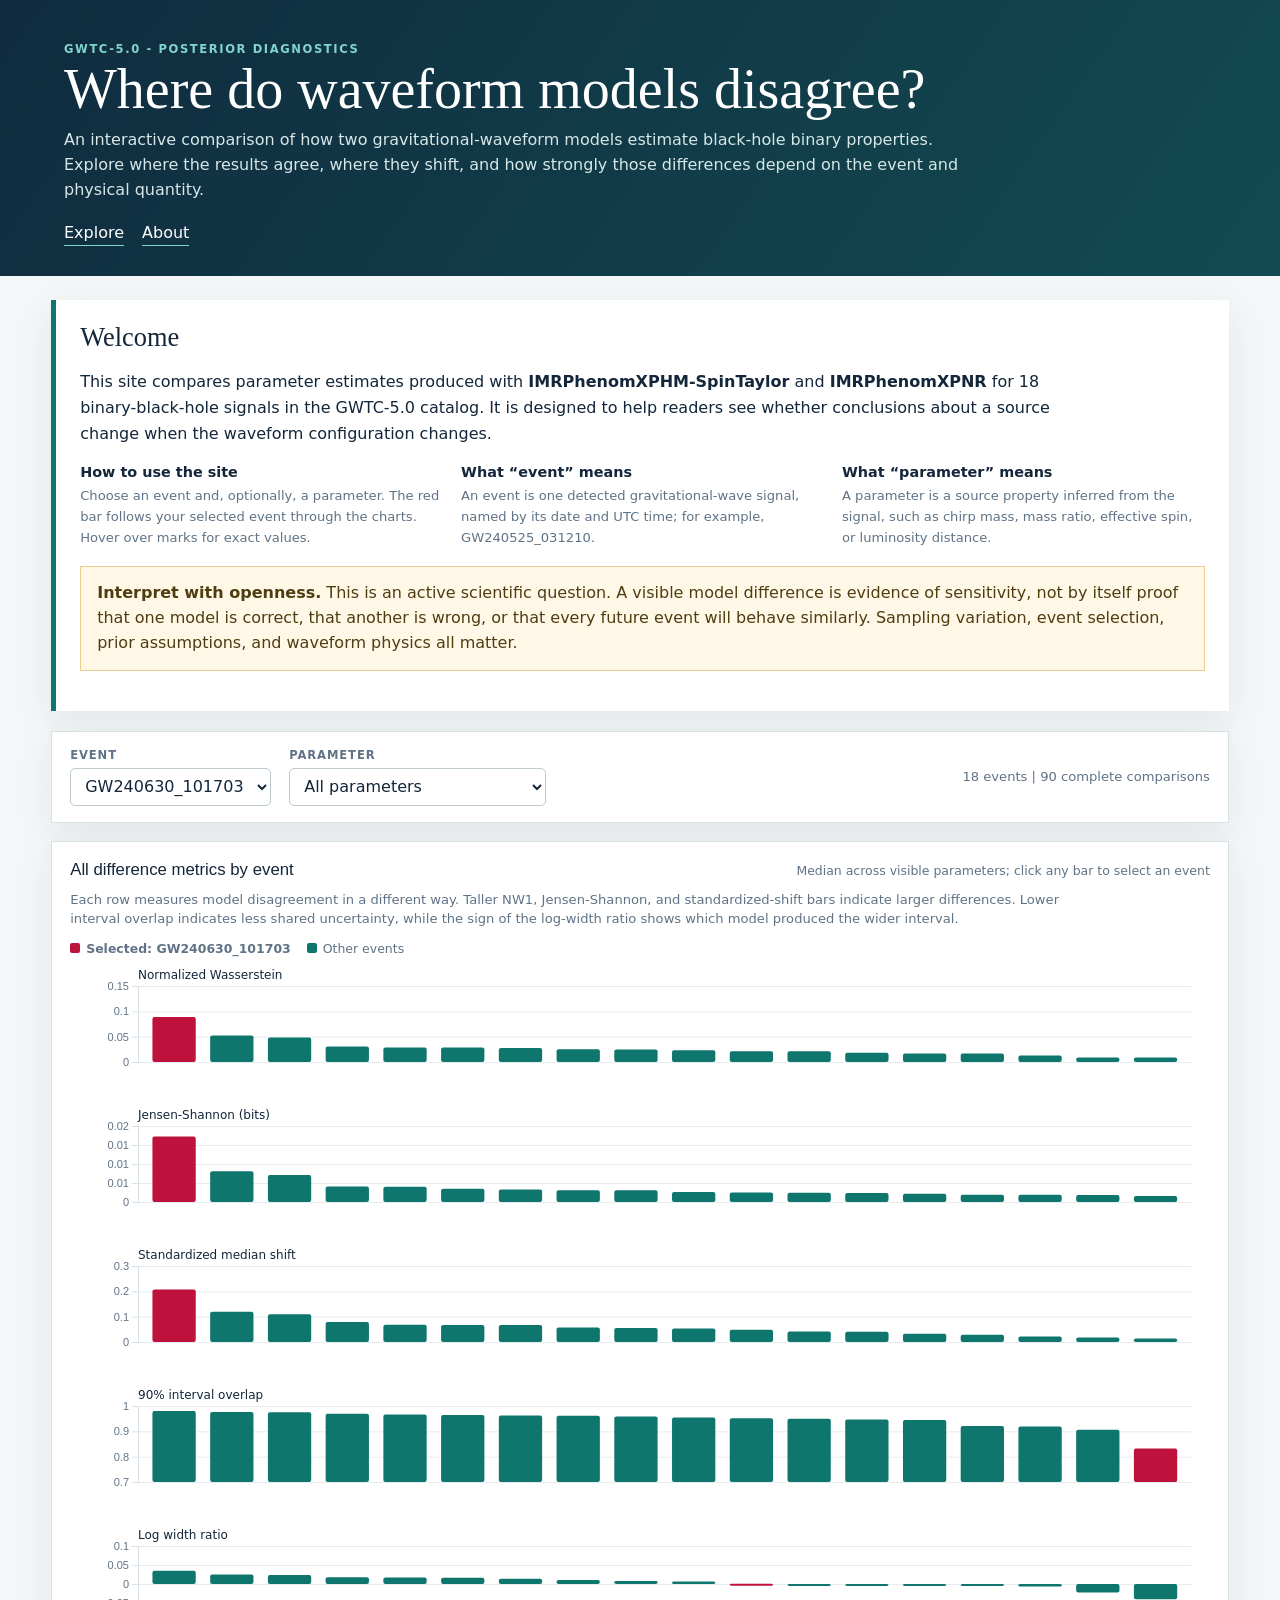
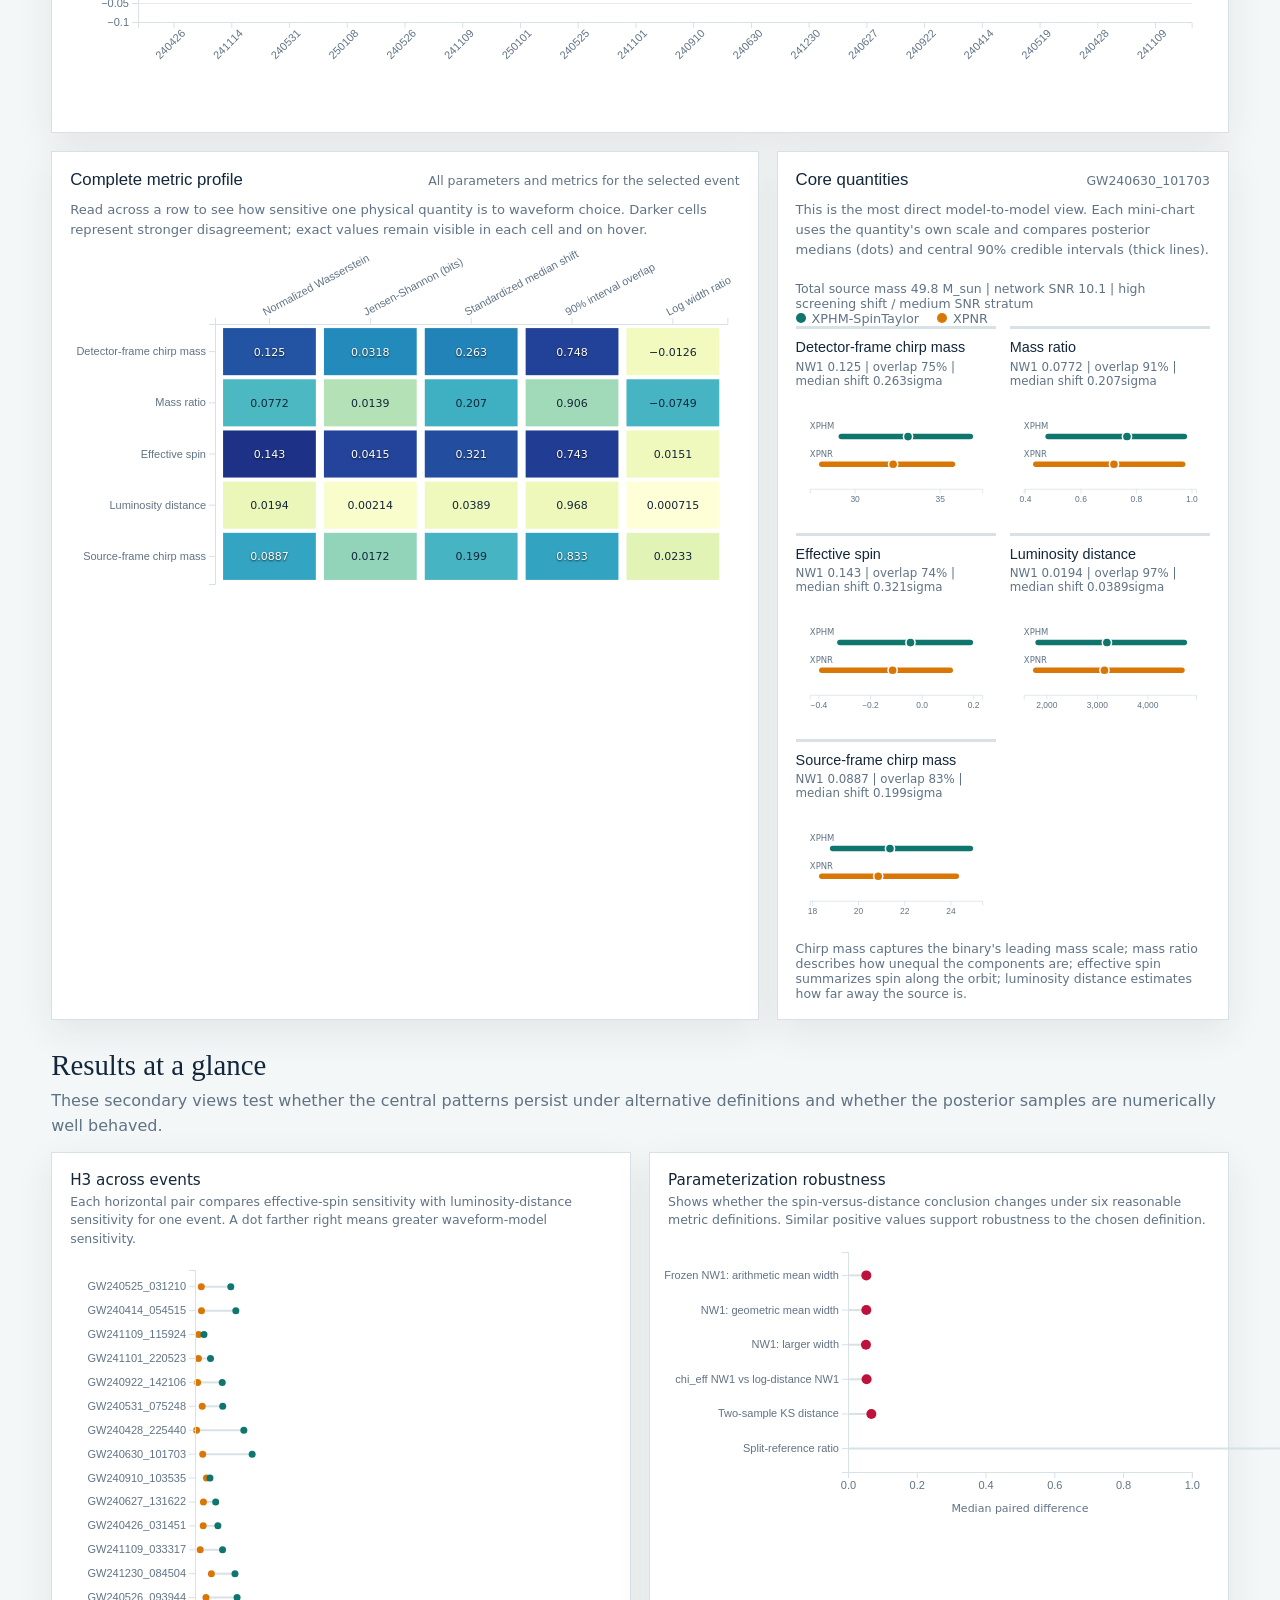
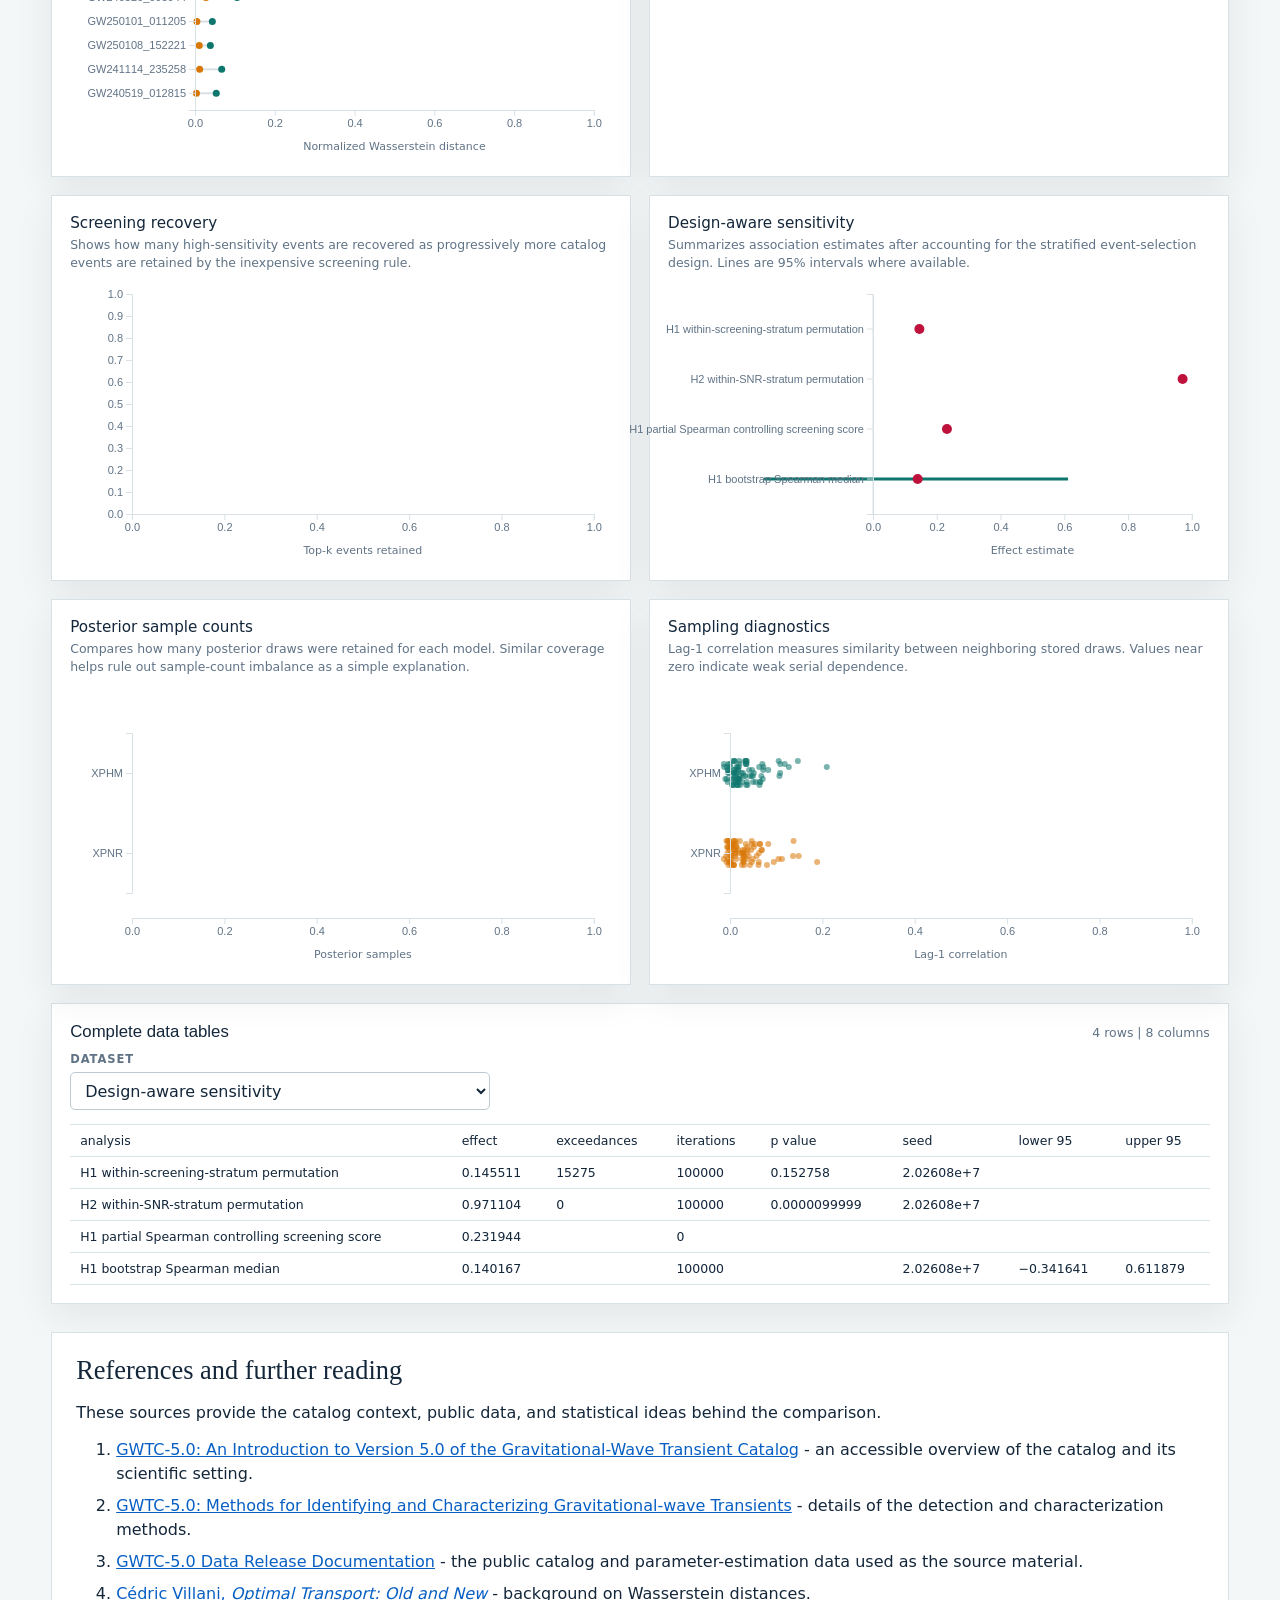
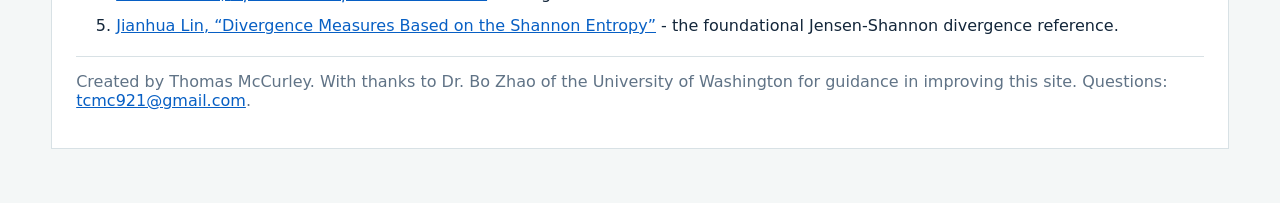
==== commit 433f5de5: "Add about.html page detailing project purpose, authorship, and acknowledgments" ====
--- a/waveform-comparison/index.html
+++ b/waveform-comparison/index.html
@@ -12,7 +12,7 @@
     :root{--ink:#13263a;--muted:#607386;--paper:#f4f7f7;--panel:#fff;--line:#d8e1e5;--xphm:#0f766e;--xpnr:#d97706;--hot:#be123c;--focus:#e8f3f2;--shadow:0 12px 35px rgba(20,40,55,.08)}
     *{box-sizing:border-box} body{margin:0;background:var(--paper);color:var(--ink);font-family:Inter,ui-sans-serif,system-ui,-apple-system,"Segoe UI",sans-serif}
     header{padding:42px clamp(20px,5vw,72px) 30px;background:linear-gradient(125deg,#102b3f,#124b51);color:white}
-    header p{max-width:820px;color:#d7e7e7;margin:.6rem 0 0;line-height:1.55}.eyebrow{text-transform:uppercase;letter-spacing:.14em;font-size:.72rem;font-weight:700;color:#81d4cc}
+    header p{max-width:900px;color:#d7e7e7;margin:.6rem 0 0;line-height:1.55}.eyebrow{text-transform:uppercase;letter-spacing:.14em;font-size:.72rem;font-weight:700;color:#81d4cc}.site-nav{display:flex;gap:18px;margin-top:20px}.site-nav a{color:white;text-decoration:none;border-bottom:1px solid #81d4cc;padding-bottom:3px}.site-nav a[aria-current=page]{font-weight:500}
     h1{font-family:Georgia,serif;font-weight:400;font-size:clamp(2rem,4.5vw,3.5rem);margin:.25rem 0;line-height:1.05} h2{font:500 1.05rem/1.2 Inter,sans-serif;margin:0}
     main{max-width:1500px;margin:auto;padding:24px clamp(16px,4vw,60px) 54px}.toolbar,.panel,.empty,.archive-panel{background:var(--panel);border:1px solid var(--line);box-shadow:var(--shadow)}
     .toolbar{display:flex;gap:18px;align-items:end;flex-wrap:wrap;padding:16px 18px;margin-bottom:18px}.field{display:grid;gap:6px}.field label{font-size:.72rem;text-transform:uppercase;letter-spacing:.08em;color:var(--muted);font-weight:700}
@@ -24,13 +24,14 @@
     .tooltip{position:fixed;pointer-events:none;background:#102b3f;color:white;padding:9px 11px;border-radius:5px;font-size:.78rem;line-height:1.45;box-shadow:var(--shadow);opacity:0;z-index:10;max-width:280px;transition:opacity .14s ease}.metric-note{padding:10px 0 0;font-size:.78rem;color:var(--muted)}.quantity-grid{display:grid;grid-template-columns:repeat(2,minmax(0,1fr));gap:14px}.quantity{border-top:3px solid var(--line);padding-top:10px;animation:soft-enter .32s ease-out both}.quantity h3{font:500 .9rem/1.2 Inter,sans-serif;margin:0}.quantity .qmeta{font-size:.74rem;color:var(--muted);margin:3px 0}.quantity svg{min-height:128px}
     #eventChart rect{animation:bar-rise .38s cubic-bezier(.2,.7,.2,1) both;transform-box:fill-box;transform-origin:center bottom}#heatmap rect.metric-cell{animation:cell-settle .3s ease-out both;transform-box:fill-box;transform-origin:center}.quantity svg>line{animation:interval-open .4s cubic-bezier(.2,.7,.2,1) both;transform-box:fill-box;transform-origin:center}.data-chart circle{transition:r .14s ease,opacity .14s ease}.data-chart circle:hover{r:5px;opacity:1}
     @keyframes bar-rise{from{transform:scaleY(.05);opacity:.45}to{transform:scaleY(1);opacity:1}}@keyframes cell-settle{from{transform:scale(.9);opacity:.35}to{transform:scale(1);opacity:1}}@keyframes interval-open{from{transform:scaleX(.08);opacity:.5}to{transform:scaleX(1);opacity:1}}@keyframes soft-enter{from{transform:translateY(5px);opacity:.45}to{transform:translateY(0);opacity:1}}
-    .archive{margin-top:28px}.archive>h2{font-family:Georgia,serif;font-size:1.8rem;font-weight:400;margin:0 0 14px}.figure-grid{display:grid;grid-template-columns:repeat(2,minmax(0,1fr));gap:18px}.archive-panel{padding:18px;min-width:0}.archive-panel h3{font-size:.95rem;font-weight:500;margin:0}.archive-panel .sub{font-size:.76rem;color:var(--muted);margin:4px 0 10px}.data-chart{min-height:260px}.table-panel{margin-top:18px}.table-wrap{overflow:auto;max-height:620px;border-top:1px solid var(--line)}table{width:100%;border-collapse:collapse;font-size:.78rem}th,td{padding:8px 10px;text-align:left;border-bottom:1px solid var(--line);white-space:nowrap}th{position:sticky;top:0;background:var(--panel);font-weight:500;z-index:1}td{font-variant-numeric:tabular-nums}.table-meta{font-size:.78rem;color:var(--muted);margin-left:auto}
-    @media(max-width:820px){.grid,.figure-grid,.quantity-grid{grid-template-columns:1fr}.wide{grid-column:auto}header{padding-top:30px}}@media(prefers-reduced-motion:reduce){.tooltip,.data-chart circle{transition:none}#eventChart rect,#heatmap rect.metric-cell,.quantity,.quantity svg>line{animation:none}}
+    .welcome{background:var(--panel);border-left:5px solid var(--xphm);padding:22px 24px;margin-bottom:20px;box-shadow:var(--shadow)}.welcome h2,.references h2{font-family:Georgia,serif;font-size:1.65rem;font-weight:400;margin:0 0 8px}.welcome p{max-width:1000px;line-height:1.6}.welcome-grid{display:grid;grid-template-columns:repeat(3,minmax(0,1fr));gap:18px;margin-top:18px}.welcome-grid h3{font-size:.9rem;margin:0 0 5px}.welcome-grid p{font-size:.82rem;color:var(--muted);margin:0}.caution{background:#fff8e7;border:1px solid #e8cf91;padding:14px 16px;margin:18px 0;color:#4f3d12;line-height:1.55}.chart-description{font-size:.82rem;color:var(--muted);line-height:1.5;margin:0 0 12px;max-width:1000px}.archive{margin-top:28px}.archive>h2{font-family:Georgia,serif;font-size:1.8rem;font-weight:400;margin:0 0 6px}.section-description{color:var(--muted);line-height:1.55;margin:0 0 14px}.figure-grid{display:grid;grid-template-columns:repeat(2,minmax(0,1fr));gap:18px}.archive-panel{padding:18px;min-width:0}.archive-panel h3{font-size:.95rem;font-weight:500;margin:0}.archive-panel .sub{font-size:.78rem;color:var(--muted);line-height:1.45;margin:4px 0 10px}.data-chart{min-height:260px}.table-panel{margin-top:18px}.table-wrap{overflow:auto;max-height:620px;border-top:1px solid var(--line)}table{width:100%;border-collapse:collapse;font-size:.78rem}th,td{padding:8px 10px;text-align:left;border-bottom:1px solid var(--line);white-space:nowrap}th{position:sticky;top:0;background:var(--panel);font-weight:500;z-index:1}td{font-variant-numeric:tabular-nums}.table-meta{font-size:.78rem;color:var(--muted);margin-left:auto}.references{margin-top:28px;padding:22px 24px;background:var(--panel);border:1px solid var(--line)}.references li{margin:8px 0;line-height:1.5}.references a{color:#075fc4}.references .credit{border-top:1px solid var(--line);margin-top:18px;padding-top:15px;color:var(--muted)}
+    @media(max-width:820px){.grid,.figure-grid,.quantity-grid,.welcome-grid{grid-template-columns:1fr}.wide{grid-column:auto}header{padding-top:30px}}@media(prefers-reduced-motion:reduce){.tooltip,.data-chart circle{transition:none}#eventChart rect,#heatmap rect.metric-cell,.quantity,.quantity svg>line{animation:none}}
   </style>
 </head>
 <body>
-  <header><div class="eyebrow">GWTC-5.0 - posterior diagnostics</div><h1>Where do waveform models disagree?</h1><p>Compare C00:IMRPhenomXPHM-SpinTaylor with C00:IMRPhenomXPNR across events and physical parameters. Every view is linked: choose an event or parameter to follow the discrepancy through the analysis.</p></header>
+  <header><div class="eyebrow">GWTC-5.0 - posterior diagnostics</div><h1>Where do waveform models disagree?</h1><p>An interactive comparison of how two gravitational-waveform models estimate black-hole binary properties. Explore where the results agree, where they shift, and how strongly those differences depend on the event and physical quantity.</p><nav class="site-nav" aria-label="Site navigation"><a href="index.html" aria-current="page">Explore</a><a href="about.html">About</a></nav></header>
   <main>
+    <section class="welcome" aria-labelledby="welcomeTitle"><h2 id="welcomeTitle">Welcome</h2><p>This site compares parameter estimates produced with <strong>IMRPhenomXPHM-SpinTaylor</strong> and <strong>IMRPhenomXPNR</strong> for 18 binary-black-hole signals in the GWTC-5.0 catalog. It is designed to help readers see whether conclusions about a source change when the waveform configuration changes.</p><div class="welcome-grid"><div><h3>How to use the site</h3><p>Choose an event and, optionally, a parameter. The red bar follows your selected event through the charts. Hover over marks for exact values.</p></div><div><h3>What “event” means</h3><p>An event is one detected gravitational-wave signal, named by its date and UTC time; for example, GW240525_031210.</p></div><div><h3>What “parameter” means</h3><p>A parameter is a source property inferred from the signal, such as chirp mass, mass ratio, effective spin, or luminosity distance.</p></div></div><div class="caution"><strong>Interpret with openness.</strong> This is an active scientific question. A visible model difference is evidence of sensitivity, not by itself proof that one model is correct, that another is wrong, or that every future event will behave similarly. Sampling variation, event selection, prior assumptions, and waveform physics all matter.</div></section>
     <section class="toolbar" aria-label="Visualization controls">
       <div class="field"><label for="eventSelect">Event</label><select id="eventSelect" disabled><option>Load results first</option></select></div>
       <div class="field"><label for="parameterSelect">Parameter</label><select id="parameterSelect" disabled><option>All parameters</option></select></div>
@@ -38,19 +39,19 @@
     </section>
     <div id="empty" class="empty"><strong>Confirmatory results are not available yet</strong><span>Start with <code>python launch_dashboard.py</code> to calculate and load them automatically.</span></div>
     <section id="dashboard" class="grid" hidden>
-      <article class="panel wide"><div class="panel-head"><h2>All difference metrics by event</h2><span>Median across visible parameters; click any bar to select an event</span></div><div class="event-key" aria-label="Bar color legend"><span><i class="swatch selected-event"></i><strong id="selectedEventKey">Selected event</strong></span><span><i class="swatch other-events"></i>Other events</span></div><svg id="eventChart" role="img" aria-label="All five model-difference metrics by event"></svg></article>
-      <article class="panel"><div class="panel-head"><h2>Complete metric profile</h2><span>All parameters and metrics for the selected event</span></div><svg id="heatmap" role="img" aria-label="Matrix of all model difference metrics by parameter"></svg></article>
-      <article class="panel"><div class="panel-head"><h2>Core quantities</h2><span id="selectionLabel"></span></div><div id="eventContext" class="metric-note"></div><div class="legend"><span><i class="swatch xphm"></i>XPHM-SpinTaylor</span><span><i class="swatch xpnr"></i>XPNR</span></div><div id="coreComparison" class="quantity-grid" aria-label="Core posterior quantities compared on separate scales"></div><div class="metric-note">Each quantity has its own native scale. Lines show central 90% intervals; dots show medians.</div></article>
+      <article class="panel wide"><div class="panel-head"><h2>All difference metrics by event</h2><span>Median across visible parameters; click any bar to select an event</span></div><p class="chart-description">Each row measures model disagreement in a different way. Taller NW1, Jensen-Shannon, and standardized-shift bars indicate larger differences. Lower interval overlap indicates less shared uncertainty, while the sign of the log-width ratio shows which model produced the wider interval.</p><div class="event-key" aria-label="Bar color legend"><span><i class="swatch selected-event"></i><strong id="selectedEventKey">Selected event</strong></span><span><i class="swatch other-events"></i>Other events</span></div><svg id="eventChart" role="img" aria-label="All five model-difference metrics by event"></svg></article>
+      <article class="panel"><div class="panel-head"><h2>Complete metric profile</h2><span>All parameters and metrics for the selected event</span></div><p class="chart-description">Read across a row to see how sensitive one physical quantity is to waveform choice. Darker cells represent stronger disagreement; exact values remain visible in each cell and on hover.</p><svg id="heatmap" role="img" aria-label="Matrix of all model difference metrics by parameter"></svg></article>
+      <article class="panel"><div class="panel-head"><h2>Core quantities</h2><span id="selectionLabel"></span></div><p class="chart-description">This is the most direct model-to-model view. Each mini-chart uses the quantity's own scale and compares posterior medians (dots) and central 90% credible intervals (thick lines).</p><div id="eventContext" class="metric-note"></div><div class="legend"><span><i class="swatch xphm"></i>XPHM-SpinTaylor</span><span><i class="swatch xpnr"></i>XPNR</span></div><div id="coreComparison" class="quantity-grid" aria-label="Core posterior quantities compared on separate scales"></div><div class="metric-note">Chirp mass captures the binary's leading mass scale; mass ratio describes how unequal the components are; effective spin summarizes spin along the orbit; luminosity distance estimates how far away the source is.</div></article>
     </section>
     <section class="archive" aria-labelledby="figureArchiveTitle">
-      <h2 id="figureArchiveTitle">Results at a glance</h2>
+      <h2 id="figureArchiveTitle">Results at a glance</h2><p class="section-description">These secondary views test whether the central patterns persist under alternative definitions and whether the posterior samples are numerically well behaved.</p>
       <div class="figure-grid">
-        <article class="archive-panel"><h3>H3 across events</h3><div class="sub">Effective-spin sensitivity versus luminosity-distance sensitivity</div><svg id="h3EventsChart" class="data-chart" role="img" aria-label="Paired H3 event results"></svg></article>
-        <article class="archive-panel"><h3>Parameterization robustness</h3><div class="sub">Median difference under six alternative definitions</div><svg id="h3SummaryChart" class="data-chart" role="img" aria-label="H3 parameterization robustness"></svg></article>
-        <article class="archive-panel"><h3>Screening recovery</h3><div class="sub">Recall as the retained top-k catalog events increases</div><svg id="screeningChart" class="data-chart" role="img" aria-label="Screening recovery curve"></svg></article>
-        <article class="archive-panel"><h3>Design-aware sensitivity</h3><div class="sub">Effect estimates and available 95% intervals</div><svg id="designChart" class="data-chart" role="img" aria-label="Design-aware sensitivity estimates"></svg></article>
-        <article class="archive-panel"><h3>Posterior sample counts</h3><div class="sub">Stored samples by waveform model across events and parameters</div><svg id="sampleChart" class="data-chart" role="img" aria-label="Posterior sample count distribution"></svg></article>
-        <article class="archive-panel"><h3>Sampling diagnostics</h3><div class="sub">Lag-1 correlations; values near zero indicate weak serial dependence</div><svg id="auditChart" class="data-chart" role="img" aria-label="Posterior lag-one correlation distribution"></svg></article>
+        <article class="archive-panel"><h3>H3 across events</h3><div class="sub">Each horizontal pair compares effective-spin sensitivity with luminosity-distance sensitivity for one event. A dot farther right means greater waveform-model sensitivity.</div><svg id="h3EventsChart" class="data-chart" role="img" aria-label="Paired H3 event results"></svg></article>
+        <article class="archive-panel"><h3>Parameterization robustness</h3><div class="sub">Shows whether the spin-versus-distance conclusion changes under six reasonable metric definitions. Similar positive values support robustness to the chosen definition.</div><svg id="h3SummaryChart" class="data-chart" role="img" aria-label="H3 parameterization robustness"></svg></article>
+        <article class="archive-panel"><h3>Screening recovery</h3><div class="sub">Shows how many high-sensitivity events are recovered as progressively more catalog events are retained by the inexpensive screening rule.</div><svg id="screeningChart" class="data-chart" role="img" aria-label="Screening recovery curve"></svg></article>
+        <article class="archive-panel"><h3>Design-aware sensitivity</h3><div class="sub">Summarizes association estimates after accounting for the stratified event-selection design. Lines are 95% intervals where available.</div><svg id="designChart" class="data-chart" role="img" aria-label="Design-aware sensitivity estimates"></svg></article>
+        <article class="archive-panel"><h3>Posterior sample counts</h3><div class="sub">Compares how many posterior draws were retained for each model. Similar coverage helps rule out sample-count imbalance as a simple explanation.</div><svg id="sampleChart" class="data-chart" role="img" aria-label="Posterior sample count distribution"></svg></article>
+        <article class="archive-panel"><h3>Sampling diagnostics</h3><div class="sub">Lag-1 correlation measures similarity between neighboring stored draws. Values near zero indicate weak serial dependence.</div><svg id="auditChart" class="data-chart" role="img" aria-label="Posterior lag-one correlation distribution"></svg></article>
       </div>
       <article class="archive-panel table-panel">
         <div class="panel-head"><h2>Complete data tables</h2><span id="tableMeta" class="table-meta"></span></div>
@@ -58,6 +59,7 @@
         <div class="table-wrap"><table id="dataTable"><thead></thead><tbody></tbody></table></div>
       </article>
     </section>
+    <section class="references" aria-labelledby="referencesTitle"><h2 id="referencesTitle">References and further reading</h2><p>These sources provide the catalog context, public data, and statistical ideas behind the comparison.</p><ol><li><a href="https://arxiv.org/abs/2605.27223">GWTC-5.0: An Introduction to Version 5.0 of the Gravitational-Wave Transient Catalog</a> - an accessible overview of the catalog and its scientific setting.</li><li><a href="https://arxiv.org/abs/2605.27224">GWTC-5.0: Methods for Identifying and Characterizing Gravitational-wave Transients</a> - details of the detection and characterization methods.</li><li><a href="https://gwosc.org/GWTC-5.0/">GWTC-5.0 Data Release Documentation</a> - the public catalog and parameter-estimation data used as the source material.</li><li><a href="https://link.springer.com/book/10.1007/978-3-540-71050-9">Cédric Villani, <em>Optimal Transport: Old and New</em></a> - background on Wasserstein distances.</li><li><a href="https://doi.org/10.1109/18.61115">Jianhua Lin, “Divergence Measures Based on the Shannon Entropy”</a> - the foundational Jensen-Shannon divergence reference.</li></ol><p class="credit">Created by Thomas McCurley. With thanks to Dr. Bo Zhao of the University of Washington for guidance in improving this site. Questions: <a href="mailto:tcmc921@gmail.com">tcmc921@gmail.com</a>.</p></section>
   </main><div id="tooltip" class="tooltip" role="tooltip"></div>
   <script>
 window.GWTC5_WAVEFORM_DATA = [{"event":"GW240525_031210","parameter":"chirp_mass","xphm_sample_count":"19070","xpnr_sample_count":"19199","xphm_median":"38.27423212876049","xpnr_median":"37.73474298771531","xphm_lower_90":"33.110153173214975","xphm_upper_90":"44.025098491689256","xpnr_lower_90":"32.82466561040321","xpnr_upper_90":"43.79525224804363","xphm_width_90":"10.914945318474281","xpnr_width_90":"10.970586637640423","average_width_90":"10.942765978057352","wasserstein_1":"0.4978641789257606","normalized_wasserstein_1":"0.04549710556947737","js_divergence_bits":"0.007265906446321326","standardized_median_displacement":"0.10520527964645066","interval_overlap_90":"0.9539898312931794","log_width_ratio":"-0.005084769167224704","xphm_split_NW1_p95":"0.011229897194632795","xpnr_split_NW1_p95":"0.01158767722227664","pair_noise_threshold_NW1":"0.01158767722227664","NW1_above_noise":"True"},{"event":"GW240525_031210","parameter":"mass_ratio","xphm_sample_count":"19070","xpnr_sample_count":"19199","xphm_median":"0.7079642651852445","xpnr_median":"0.7159521199549128","xphm_lower_90":"0.3751076707728193","xphm_upper_90":"0.9680165212053237","xpnr_lower_90":"0.3808145967504091","xpnr_upper_90":"0.9697837602872968","xphm_width_90":"0.5929088504325044","xpnr_width_90":"0.5889691635368878","average_width_90":"0.590939006984696","wasserstein_1":"0.00639862126311772","normalized_wasserstein_1":"0.010827887798043816","js_divergence_bits":"0.001060312364787176","standardized_median_displacement":"0.03083280897156456","interval_overlap_90":"0.9874315359380511","log_width_ratio":"0.006666849609306032","xphm_split_NW1_p95":"0.009484079354809447","xpnr_split_NW1_p95":"0.00888586668307748","pair_noise_threshold_NW1":"0.009484079354809447","NW1_above_noise":"True"},{"event":"GW240525_031210","parameter":"chi_eff","xphm_sample_count":"19070","xpnr_sample_count":"19199","xphm_median":"0.16618443128653876","xpnr_median":"0.11821176597434546","xphm_lower_90":"-0.09271060081792541","xphm_upper_90":"0.41753853587347695","xpnr_lower_90":"-0.1308057840913254","xpnr_upper_90":"0.36976487314098716","xphm_width_90":"0.5102491366914024","xpnr_width_90":"0.5005706572323125","average_width_90":"0.5054098969618575","wasserstein_1":"0.04536316533852557","normalized_wasserstein_1":"0.08975519793184633","js_divergence_bits":"0.01667931595843851","standardized_median_displacement":"0.2188844900417469","interval_overlap_90":"0.8434034184736305","log_width_ratio":"0.019150347673347688","xphm_split_NW1_p95":"0.008937880163024516","xpnr_split_NW1_p95":"0.010416726846544112","pair_noise_threshold_NW1":"0.010416726846544112","NW1_above_noise":"True"},{"event":"GW240525_031210","parameter":"luminosity_distance","xphm_sample_count":"19070","xpnr_sample_count":"19199","xphm_median":"4541.152850552795","xpnr_median":"4456.177585381532","xphm_lower_90":"2357.592571403141","xphm_upper_90":"7560.238779714528","xpnr_lower_90":"2311.173773738329","xpnr_upper_90":"7458.613447009242","xphm_width_90":"5202.646208311387","xpnr_width_90":"5147.439673270913","average_width_90":"5175.042940791151","wasserstein_1":"81.37992406915455","normalized_wasserstein_1":"0.01572545870638","js_divergence_bits":"0.0014816050042229779","standardized_median_displacement":"0.03736153529903943","interval_overlap_90":"0.9717960950756857","log_width_ratio":"0.0106679421284124","xphm_split_NW1_p95":"0.009149935680188476","xpnr_split_NW1_p95":"0.010107952677310033","pair_noise_threshold_NW1":"0.010107952677310033","NW1_above_noise":"True"},{"event":"GW240525_031210","parameter":"chirp_mass_source","xphm_sample_count":"19070","xpnr_sample_count":"19199","xphm_median":"22.141777788054387","xpnr_median":"21.981142253505876","xphm_lower_90":"18.311599072011877","xphm_upper_90":"27.345277968989613","xpnr_lower_90":"18.2279644787818","xpnr_upper_90":"27.153800400341947","xphm_width_90":"9.033678896977737","xpnr_width_90":"8.925835921560147","average_width_90":"8.979757409268942","wasserstein_1":"0.15069326914956974","normalized_wasserstein_1":"0.016781440999065693","js_divergence_bits":"0.0015894471912093764","standardized_median_displacement":"0.040828387150892785","interval_overlap_90":"0.9698253041125305","log_width_ratio":"0.012009708805024276","xphm_split_NW1_p95":"0.00906474646175109","xpnr_split_NW1_p95":"0.00928563343498886","pair_noise_threshold_NW1":"0.00928563343498886","NW1_above_noise":"True"},{"event":"GW240414_054515","parameter":"chirp_mass","xphm_sample_count":"14167","xpnr_sample_count":"13285","xphm_median":"35.004693023168976","xpnr_median":"34.501187240466486","xphm_lower_90":"31.164346545457732","xphm_upper_90":"39.55058110001243","xpnr_lower_90":"30.735992902031413","xpnr_upper_90":"39.15275915525965","xphm_width_90":"8.386234554554697","xpnr_width_90":"8.41676625322824","average_width_90":"8.401500403891468","wasserstein_1":"0.5065978437685984","normalized_wasserstein_1":"0.060298496627334414","js_divergence_bits":"0.010721032287939388","standardized_median_displacement":"0.1297465767802313","interval_overlap_90":"0.906271788355543","log_width_ratio":"-0.0036340809149888534","xphm_split_NW1_p95":"0.011741508218295294","xpnr_split_NW1_p95":"0.01225072978808913","pair_noise_threshold_NW1":"0.01225072978808913","NW1_above_noise":"True"},{"event":"GW240414_054515","parameter":"mass_ratio","xphm_sample_count":"14167","xpnr_sample_count":"13285","xphm_median":"0.6782444922376605","xpnr_median":"0.6530814407388824","xphm_lower_90":"0.3591844329526634","xphm_upper_90":"0.9628530103956623","xpnr_lower_90":"0.3414330116197392","xpnr_upper_90":"0.9599361691976336","xphm_width_90":"0.6036685774429988","xpnr_width_90":"0.6185031575778943","average_width_90":"0.6110858675104466","wasserstein_1":"0.01882889386564875","normalized_wasserstein_1":"0.030812190015713083","js_divergence_bits":"0.004333284516098235","standardized_median_displacement":"0.09292436415248066","interval_overlap_90":"0.9667402681412485","log_width_ratio":"-0.02427696254430517","xphm_split_NW1_p95":"0.010311305828636975","xpnr_split_NW1_p95":"0.011013875539626808","pair_noise_threshold_NW1":"0.011013875539626808","NW1_above_noise":"True"},{"event":"GW240414_054515","parameter":"chi_eff","xphm_sample_count":"14167","xpnr_sample_count":"13285","xphm_median":"0.029907255213019377","xpnr_median":"-0.007431170396127879","xphm_lower_90":"-0.18233998782458516","xphm_upper_90":"0.24776353250119917","xpnr_lower_90":"-0.22724321211698334","xpnr_upper_90":"0.19533525069656982","xphm_width_90":"0.43010352032578436","xpnr_width_90":"0.42257846281355316","average_width_90":"0.42634099156966876","wasserstein_1":"0.04365151016880547","normalized_wasserstein_1":"0.10238637858417687","js_divergence_bits":"0.02209662147462855","standardized_median_displacement":"0.20334212492620005","interval_overlap_90":"0.795094475605259","log_width_ratio":"0.017650784300457276","xphm_split_NW1_p95":"0.009870946515251037","xpnr_split_NW1_p95":"0.01180258007671917","pair_noise_threshold_NW1":"0.01180258007671917","NW1_above_noise":"True"},{"event":"GW240414_054515","parameter":"luminosity_distance","xphm_sample_count":"14167","xpnr_sample_count":"13285","xphm_median":"1525.4837741479232","xpnr_median":"1501.6581250543902","xphm_lower_90":"944.0844968838766","xphm_upper_90":"2208.8111306424203","xpnr_lower_90":"928.0782087586119","xpnr_upper_90":"2202.7589157735897","xphm_width_90":"1264.7266337585438","xpnr_width_90":"1274.6807070149778","average_width_90":"1269.7036703867607","wasserstein_1":"20.56728209734947","normalized_wasserstein_1":"0.016198489913071237","js_divergence_bits":"0.0020103858321417504","standardized_median_displacement":"0.042987274452020385","interval_overlap_90":"0.9827766565400305","log_width_ratio":"-0.007839722347048703","xphm_split_NW1_p95":"0.009690731390283766","xpnr_split_NW1_p95":"0.011060904911860342","pair_noise_threshold_NW1":"0.011060904911860342","NW1_above_noise":"True"},{"event":"GW240414_054515","parameter":"chirp_mass_source","xphm_sample_count":"14167","xpnr_sample_count":"13285","xphm_median":"27.143716926409326","xpnr_median":"26.83325248983353","xphm_lower_90":"24.345354836251964","xphm_upper_90":"30.749918568065148","xpnr_lower_90":"24.09518798154211","xpnr_upper_90":"30.252573508241476","xphm_width_90":"6.404563731813184","xpnr_width_90":"6.157385526699365","average_width_90":"6.280974629256274","wasserstein_1":"0.327741805182075","normalized_wasserstein_1":"0.05218008741119254","js_divergence_bits":"0.007095477924804111","standardized_median_displacement":"0.109481103483729","interval_overlap_90":"0.8876720995967343","log_width_ratio":"0.03935855937176425","xphm_split_NW1_p95":"0.012145692522066669","xpnr_split_NW1_p95":"0.011934882284587315","pair_noise_threshold_NW1":"0.012145692522066669","NW1_above_noise":"True"},{"event":"GW241109_115924","parameter":"chirp_mass","xphm_sample_count":"14582","xpnr_sample_count":"10761","xphm_median":"5.9488362424724555","xpnr_median":"5.9467178047212395","xphm_lower_90":"5.930093628881907","xphm_upper_90":"5.993596351620305","xpnr_lower_90":"5.927139182064183","xpnr_upper_90":"6.000217804370721","xphm_width_90":"0.06350272273839774","xpnr_width_90":"0.0730786223065385","average_width_90":"0.06829067252246812","wasserstein_1":"0.00261458291855806","normalized_wasserstein_1":"0.03828609123299882","js_divergence_bits":"0.01085485130250399","standardized_median_displacement":"0.07264171946849352","interval_overlap_90":"0.868964421250673","log_width_ratio":"-0.14045309672903797","xphm_split_NW1_p95":"0.010838761158089516","xpnr_split_NW1_p95":"0.012180074821280676","pair_noise_threshold_NW1":"0.012180074821280676","NW1_above_noise":"True"},{"event":"GW241109_115924","parameter":"mass_ratio","xphm_sample_count":"14582","xpnr_sample_count":"10761","xphm_median":"0.7083938238349528","xpnr_median":"0.7081342506333174","xphm_lower_90":"0.3884040588402179","xphm_upper_90":"0.9692437943804003","xpnr_lower_90":"0.3639660136154931","xpnr_upper_90":"0.9685595459286558","xphm_width_90":"0.5808397355401824","xpnr_width_90":"0.6045935323131627","average_width_90":"0.5927166339266725","wasserstein_1":"0.00535271022632031","normalized_wasserstein_1":"0.009030808180393528","js_divergence_bits":"0.0031196382969314236","standardized_median_displacement":"0.0009847307979156982","interval_overlap_90":"0.958494604502545","log_width_ratio":"-0.04008150846733054","xphm_split_NW1_p95":"0.01003703122440355","xpnr_split_NW1_p95":"0.013807454196005436","pair_noise_threshold_NW1":"0.013807454196005436","NW1_above_noise":"False"},{"event":"GW241109_115924","parameter":"chi_eff","xphm_sample_count":"14582","xpnr_sample_count":"10761","xphm_median":"0.010114936542235935","xpnr_median":"0.009594621977043753","xphm_lower_90":"-0.04102963375792679","xphm_upper_90":"0.16803576057662503","xpnr_lower_90":"-0.044489993350919424","xpnr_upper_90":"0.18394116994972204","xphm_width_90":"0.20906539433455182","xpnr_width_90":"0.22843116330064145","average_width_90":"0.21874827881759662","wasserstein_1":"0.004923278647616937","normalized_wasserstein_1":"0.022506593762606088","js_divergence_bits":"0.0046668853248323","standardized_median_displacement":"0.005010367058757937","interval_overlap_90":"0.9152227363102727","log_width_ratio":"-0.08858781566882129","xphm_split_NW1_p95":"0.01198038216210352","xpnr_split_NW1_p95":"0.014398865382659285","pair_noise_threshold_NW1":"0.014398865382659285","NW1_above_noise":"True"},{"event":"GW241109_115924","parameter":"luminosity_distance","xphm_sample_count":"14582","xpnr_sample_count":"10761","xphm_median":"602.2416568633232","xpnr_median":"597.188982119118","xphm_lower_90":"314.4894992689301","xphm_upper_90":"837.238874552675","xpnr_lower_90":"311.34912807563586","xpnr_upper_90":"834.9339211728287","xphm_width_90":"522.7493752837449","xpnr_width_90":"523.5847930971929","average_width_90":"523.1670841904689","wasserstein_1":"4.770278928383897","normalized_wasserstein_1":"0.00911807923804164","js_divergence_bits":"0.0020283834706702","standardized_median_displacement":"0.021983678005982835","interval_overlap_90":"0.9896455015340782","log_width_ratio":"-0.0015968473862638035","xphm_split_NW1_p95":"0.010027835965176691","xpnr_split_NW1_p95":"0.013365286233510895","pair_noise_threshold_NW1":"0.013365286233510895","NW1_above_noise":"False"},{"event":"GW241109_115924","parameter":"chirp_mass_source","xphm_sample_count":"14582","xpnr_sample_count":"10761","xphm_median":"5.292571754191709","xpnr_median":"5.297326609644251","xphm_lower_90":"5.093721306481547","xphm_upper_90":"5.57739405339665","xpnr_lower_90":"5.094976970602144","xpnr_upper_90":"5.579927609199654","xphm_width_90":"0.48367274691510254","xpnr_width_90":"0.48495063859750953","average_width_90":"0.48431169275630603","wasserstein_1":"0.003905552378513933","normalized_wasserstein_1":"0.008064129850523995","js_divergence_bits":"0.001869459069260004","standardized_median_displacement":"0.022306540779735387","interval_overlap_90":"0.9922065594328622","log_width_ratio":"-0.0026385743786864007","xphm_split_NW1_p95":"0.01004489318373113","xpnr_split_NW1_p95":"0.011350160735805304","pair_noise_threshold_NW1":"0.011350160735805304","NW1_above_noise":"False"},{"event":"GW241101_220523","parameter":"chirp_mass","xphm_sample_count":"17545","xpnr_sample_count":"18125","xphm_median":"32.76181958173908","xpnr_median":"32.74075126902758","xphm_lower_90":"28.066245245529537","xphm_upper_90":"41.41692425358432","xpnr_lower_90":"28.281771071894603","xpnr_upper_90":"41.16800042507151","xphm_width_90":"13.350679008054783","xpnr_width_90":"12.886229353176908","average_width_90":"13.118454180615846","wasserstein_1":"0.10155806730379435","normalized_wasserstein_1":"0.007741618479245755","js_divergence_bits":"0.001993187457407147","standardized_median_displacement":"0.0036768510994036057","interval_overlap_90":"0.9652115330914883","log_width_ratio":"0.03540799638896341","xphm_split_NW1_p95":"0.01005583263576706","xpnr_split_NW1_p95":"0.010463516917287006","pair_noise_threshold_NW1":"0.010463516917287006","NW1_above_noise":"False"},{"event":"GW241101_220523","parameter":"mass_ratio","xphm_sample_count":"17545","xpnr_sample_count":"18125","xphm_median":"0.4762279954959372","xpnr_median":"0.48631311058765125","xphm_lower_90":"0.27341031587936887","xphm_upper_90":"0.9110674520901378","xpnr_lower_90":"0.2688166275103767","xpnr_upper_90":"0.9061614889050464","xphm_width_90":"0.637657136210769","xpnr_width_90":"0.6373448613946697","average_width_90":"0.6375009988027194","wasserstein_1":"0.005786712085608628","normalized_wasserstein_1":"0.009077181206737811","js_divergence_bits":"0.001863539043336492","standardized_median_displacement":"0.03676944448609001","interval_overlap_90":"0.985208813767893","log_width_ratio":"0.0004898420911179984","xphm_split_NW1_p95":"0.010187114275965166","xpnr_split_NW1_p95":"0.010665980187860162","pair_noise_threshold_NW1":"0.010665980187860162","NW1_above_noise":"False"},{"event":"GW241101_220523","parameter":"chi_eff","xphm_sample_count":"17545","xpnr_sample_count":"18125","xphm_median":"0.14758721422706578","xpnr_median":"0.12016243432460842","xphm_lower_90":"-0.13827484031793796","xphm_upper_90":"0.4795407344805507","xpnr_lower_90":"-0.15976866858438296","xpnr_upper_90":"0.455688636761359","xphm_width_90":"0.6178155747984886","xpnr_width_90":"0.615457305345742","average_width_90":"0.6166364400721153","wasserstein_1":"0.02395333929330761","normalized_wasserstein_1":"0.03884515694613552","js_divergence_bits":"0.004221874909633083","standardized_median_displacement":"0.1024584599127754","interval_overlap_90":"0.9290704535734304","log_width_ratio":"0.0038244128531129706","xphm_split_NW1_p95":"0.011702452547833081","xpnr_split_NW1_p95":"0.00916120787912121","pair_noise_threshold_NW1":"0.011702452547833081","NW1_above_noise":"True"},{"event":"GW241101_220523","parameter":"luminosity_distance","xphm_sample_count":"17545","xpnr_sample_count":"18125","xphm_median":"2178.876522139676","xpnr_median":"2194.004950964747","xphm_lower_90":"1147.5708771359916","xphm_upper_90":"3611.215329588395","xpnr_lower_90":"1176.9616592306782","xpnr_upper_90":"3579.1222919805205","xphm_width_90":"2463.644452452403","xpnr_width_90":"2402.160632749842","average_width_90":"2432.9025426011226","wasserstein_1":"21.027099155116286","normalized_wasserstein_1":"0.008642803723915423","js_divergence_bits":"0.0012475913551630215","standardized_median_displacement":"0.014299903390365364","interval_overlap_90":"0.9750435499565053","log_width_ratio":"0.02527314235975697","xphm_split_NW1_p95":"0.009559206248773613","xpnr_split_NW1_p95":"0.009658897310016196","pair_noise_threshold_NW1":"0.009658897310016196","NW1_above_noise":"False"},{"event":"GW241101_220523","parameter":"chirp_mass_source","xphm_sample_count":"17545","xpnr_sample_count":"18125","xphm_median":"23.610271229132483","xpnr_median":"23.5795305993532","xphm_lower_90":"20.47725175207198","xphm_upper_90":"29.431889899203405","xpnr_lower_90":"20.487489595317932","xpnr_upper_90":"29.373225413903135","xphm_width_90":"8.954638147131426","xpnr_width_90":"8.885735818585204","average_width_90":"8.920186982858315","wasserstein_1":"0.059092283171536183","normalized_wasserstein_1":"0.006624556557513004","js_divergence_bits":"0.001091175348428174","standardized_median_displacement":"0.007871251492886184","interval_overlap_90":"0.9923054033659311","log_width_ratio":"0.007724352782066529","xphm_split_NW1_p95":"0.010153215120075627","xpnr_split_NW1_p95":"0.010295541827939732","pair_noise_threshold_NW1":"0.010295541827939732","NW1_above_noise":"False"},{"event":"GW240922_142106","parameter":"chirp_mass","xphm_sample_count":"16650","xpnr_sample_count":"15936","xphm_median":"10.055035571010844","xpnr_median":"10.039351010821369","xphm_lower_90":"9.994221959365122","xphm_upper_90":"10.114290326988904","xpnr_lower_90":"9.979823912313183","xpnr_upper_90":"10.100176369174054","xphm_width_90":"0.12006836762378192","xpnr_width_90":"0.12035245686087137","average_width_90":"0.12021041224232665","wasserstein_1":"0.015066833482049454","normalized_wasserstein_1":"0.12533717505000247","js_divergence_bits":"0.03146276014540374","standardized_median_displacement":"0.3027392544646878","interval_overlap_90":"0.7879618867242922","log_width_ratio":"-0.0023632675740053047","xphm_split_NW1_p95":"0.010358266202240668","xpnr_split_NW1_p95":"0.009976478369578035","pair_noise_threshold_NW1":"0.010358266202240668","NW1_above_noise":"True"},{"event":"GW240922_142106","parameter":"mass_ratio","xphm_sample_count":"16650","xpnr_sample_count":"15936","xphm_median":"0.6779193035862259","xpnr_median":"0.6907985106237347","xphm_lower_90":"0.3953615864343743","xphm_upper_90":"0.9609253902928505","xpnr_lower_90":"0.4206563369326128","xpnr_upper_90":"0.9629290231800445","xphm_width_90":"0.5655638038584763","xpnr_width_90":"0.5422726862474316","average_width_90":"0.553918245052954","wasserstein_1":"0.013976652829715486","normalized_wasserstein_1":"0.025232338805484436","js_divergence_bits":"0.0032959334970388337","standardized_median_displacement":"0.05342812470814993","interval_overlap_90":"0.9519028372347142","log_width_ratio":"0.0420541304483099","xphm_split_NW1_p95":"0.009808455318381946","xpnr_split_NW1_p95":"0.01033653801486388","pair_noise_threshold_NW1":"0.01033653801486388","NW1_above_noise":"True"},{"event":"GW240922_142106","parameter":"chi_eff","xphm_sample_count":"16650","xpnr_sample_count":"15936","xphm_median":"0.07298700210235708","xpnr_median":"0.06195052985996659","xphm_lower_90":"0.012337029642850862","xphm_upper_90":"0.19720549770136117","xpnr_lower_90":"0.004183902582302824","xpnr_upper_90":"0.17511464514054376","xphm_width_90":"0.18486846805851032","xpnr_width_90":"0.17093074255824092","average_width_90":"0.17789960530837562","wasserstein_1":"0.012150483940269121","normalized_wasserstein_1":"0.0682996677772678","js_divergence_bits":"0.011265847001148731","standardized_median_displacement":"0.1411599316495629","interval_overlap_90":"0.8433129743710255","log_width_ratio":"0.0783861285592722","xphm_split_NW1_p95":"0.010308895193026446","xpnr_split_NW1_p95":"0.010348892569779972","pair_noise_threshold_NW1":"0.010348892569779972","NW1_above_noise":"True"},{"event":"GW240922_142106","parameter":"luminosity_distance","xphm_sample_count":"16650","xpnr_sample_count":"15936","xphm_median":"1230.965155223103","xpnr_median":"1222.5769326471004","xphm_lower_90":"733.0847716762971","xphm_upper_90":"1574.9783233338505","xpnr_lower_90":"725.8642502995642","xpnr_upper_90":"1582.7222738038133","xphm_width_90":"841.8935516575534","xpnr_width_90":"856.8580235042491","average_width_90":"849.3757875809013","wasserstein_1":"5.5996753044108845","normalized_wasserstein_1":"0.006592694760418429","js_divergence_bits":"0.0016692097828055416","standardized_median_displacement":"0.023033787583540657","interval_overlap_90":"0.9825356460041114","log_width_ratio":"-0.017618654976642292","xphm_split_NW1_p95":"0.009426122412908237","xpnr_split_NW1_p95":"0.010141982544112992","pair_noise_threshold_NW1":"0.010141982544112992","NW1_above_noise":"False"},{"event":"GW240922_142106","parameter":"chirp_mass_source","xphm_sample_count":"16650","xpnr_sample_count":"15936","xphm_median":"8.12231862352043","xpnr_median":"8.118038206223805","xphm_lower_90":"7.757292243736463","xphm_upper_90":"8.748034470016497","xpnr_lower_90":"7.74073133566594","xpnr_upper_90":"8.746028472287136","xphm_width_90":"0.9907422262800347","xpnr_width_90":"1.0052971366211967","average_width_90":"0.9980196814506157","wasserstein_1":"0.008584525748034618","normalized_wasserstein_1":"0.008601559576016637","js_divergence_bits":"0.002271414740895884","standardized_median_displacement":"0.009986179926634387","interval_overlap_90":"0.9815677077071198","log_width_ratio":"-0.01458404938287594","xphm_split_NW1_p95":"0.010107327377151138","xpnr_split_NW1_p95":"0.008425629992240282","pair_noise_threshold_NW1":"0.010107327377151138","NW1_above_noise":"False"},{"event":"GW240531_075248","parameter":"chirp_mass","xphm_sample_count":"16444","xpnr_sample_count":"14295","xphm_median":"38.59125126858939","xpnr_median":"38.37063301957925","xphm_lower_90":"32.483528860377966","xphm_upper_90":"48.52865464935687","xpnr_lower_90":"32.484578802792875","xpnr_upper_90":"47.74656709985647","xphm_width_90":"16.0451257889789","xpnr_width_90":"15.261988297063596","average_width_90":"15.653557043021248","wasserstein_1":"0.30094461454133214","normalized_wasserstein_1":"0.0192253181634203","js_divergence_bits":"0.0024307040504537303","standardized_median_displacement":"0.03303140494348603","interval_overlap_90":"0.9511915642036769","log_width_ratio":"0.050039802228073506","xphm_split_NW1_p95":"0.00960981869821565","xpnr_split_NW1_p95":"0.010312633984691864","pair_noise_threshold_NW1":"0.010312633984691864","NW1_above_noise":"True"},{"event":"GW240531_075248","parameter":"mass_ratio","xphm_sample_count":"16444","xpnr_sample_count":"14295","xphm_median":"0.7014999916824578","xpnr_median":"0.7062151983589259","xphm_lower_90":"0.4202257995593884","xphm_upper_90":"0.9648772084153197","xpnr_lower_90":"0.40950802518574564","xpnr_upper_90":"0.9671661601509355","xphm_width_90":"0.5446514088559313","xpnr_width_90":"0.5576581349651899","average_width_90":"0.5511547719105606","wasserstein_1":"0.005172520090035317","normalized_wasserstein_1":"0.00938487763084213","js_divergence_bits":"0.0020793053230632116","standardized_median_displacement":"0.01947435374484685","interval_overlap_90":"0.9766761653892658","log_width_ratio":"-0.023600140031889236","xphm_split_NW1_p95":"0.010048952701695176","xpnr_split_NW1_p95":"0.009302836513093124","pair_noise_threshold_NW1":"0.010048952701695176","NW1_above_noise":"False"},{"event":"GW240531_075248","parameter":"chi_eff","xphm_sample_count":"16444","xpnr_sample_count":"14295","xphm_median":"0.035049146182224655","xpnr_median":"0.0038975869839768524","xphm_lower_90":"-0.23187100452221596","xphm_upper_90":"0.2989081489725626","xpnr_lower_90":"-0.2608257555207325","xpnr_upper_90":"0.2516292618606677","xphm_width_90":"0.5307791534947786","xpnr_width_90":"0.5124550173814002","average_width_90":"0.5216170854380894","wasserstein_1":"0.03622507846619599","normalized_wasserstein_1":"0.06944764555741444","js_divergence_bits":"0.011722295689718007","standardized_median_displacement":"0.13946940568959737","interval_overlap_90":"0.863803786945115","log_width_ratio":"0.035133091741882026","xphm_split_NW1_p95":"0.010103174879423044","xpnr_split_NW1_p95":"0.010598207499960486","pair_noise_threshold_NW1":"0.010598207499960486","NW1_above_noise":"True"},{"event":"GW240531_075248","parameter":"luminosity_distance","xphm_sample_count":"16444","xpnr_sample_count":"14295","xphm_median":"4137.153536039764","xpnr_median":"4014.2633208199786","xphm_lower_90":"1900.9631106661489","xphm_upper_90":"6929.346322453678","xpnr_lower_90":"1940.754885002668","xpnr_upper_90":"6852.824089204742","xphm_width_90":"5028.383211787529","xpnr_width_90":"4912.069204202075","average_width_90":"4970.226207994801","wasserstein_1":"90.13364897459093","normalized_wasserstein_1":"0.018134717657238106","js_divergence_bits":"0.0025809924388491712","standardized_median_displacement":"0.05646232221591928","interval_overlap_90":"0.9768685076919373","log_width_ratio":"0.02340322382521795","xphm_split_NW1_p95":"0.009535876618847944","xpnr_split_NW1_p95":"0.01071548591602932","pair_noise_threshold_NW1":"0.01071548591602932","NW1_above_noise":"True"},{"event":"GW240531_075248","parameter":"chirp_mass_source","xphm_sample_count":"16444","xpnr_sample_count":"14295","xphm_median":"23.38597443479001","xpnr_median":"23.37025317473094","xphm_lower_90":"19.57315244843641","xphm_upper_90":"29.033549102050184","xpnr_lower_90":"19.59007268042006","xpnr_upper_90":"28.92205444792869","xphm_width_90":"9.460396653613774","xpnr_width_90":"9.33198176750863","average_width_90":"9.396189210561202","wasserstein_1":"0.04207296904769815","normalized_wasserstein_1":"0.004477663029647024","js_divergence_bits":"0.001192859791853311","standardized_median_displacement":"0.0038103753932415157","interval_overlap_90":"0.9864260568761574","log_width_ratio":"0.013666911345300861","xphm_split_NW1_p95":"0.009713656486718576","xpnr_split_NW1_p95":"0.01092780317471395","pair_noise_threshold_NW1":"0.01092780317471395","NW1_above_noise":"False"},{"event":"GW240428_225440","parameter":"chirp_mass","xphm_sample_count":"15573","xpnr_sample_count":"16066","xphm_median":"17.20561144018929","xpnr_median":"17.13491023629973","xphm_lower_90":"16.916919024372284","xphm_upper_90":"17.526706642709694","xpnr_lower_90":"16.82943524486599","xpnr_upper_90":"17.455508116322658","xphm_width_90":"0.6097876183374105","xpnr_width_90":"0.6260728714566675","average_width_90":"0.617930244897039","wasserstein_1":"0.07259973109031734","normalized_wasserstein_1":"0.1174885542338425","js_divergence_bits":"0.02777695334187657","standardized_median_displacement":"0.264179274728171","interval_overlap_90":"0.7724238992391619","log_width_ratio":"-0.026356042519656918","xphm_split_NW1_p95":"0.009814616311532067","xpnr_split_NW1_p95":"0.010540551700320776","pair_noise_threshold_NW1":"0.010540551700320776","NW1_above_noise":"True"},{"event":"GW240428_225440","parameter":"mass_ratio","xphm_sample_count":"15573","xpnr_sample_count":"16066","xphm_median":"0.7431719741865405","xpnr_median":"0.7521226702929588","xphm_lower_90":"0.4781935574355402","xphm_upper_90":"0.9722564681062175","xpnr_lower_90":"0.4878269878776501","xpnr_upper_90":"0.9710329773339281","xphm_width_90":"0.49406291067067726","xpnr_width_90":"0.483205989456278","average_width_90":"0.4886344500634776","wasserstein_1":"0.006957976806534334","normalized_wasserstein_1":"0.014239636205818964","js_divergence_bits":"0.0020288627192747467","standardized_median_displacement":"0.041739262126899296","interval_overlap_90":"0.9780252251688732","log_width_ratio":"0.022219816673733496","xphm_split_NW1_p95":"0.009465308849326686","xpnr_split_NW1_p95":"0.008632520921381712","pair_noise_threshold_NW1":"0.009465308849326686","NW1_above_noise":"True"},{"event":"GW240428_225440","parameter":"chi_eff","xphm_sample_count":"15573","xpnr_sample_count":"16066","xphm_median":"0.03211571325585246","xpnr_median":"0.012486253814075952","xphm_lower_90":"-0.046079155663891945","xphm_upper_90":"0.1277894418192321","xpnr_lower_90":"-0.07244255774129933","xpnr_upper_90":"0.10533152744652446","xphm_width_90":"0.17386859748312405","xpnr_width_90":"0.17777408518782378","average_width_90":"0.17582134133547392","wasserstein_1":"0.021537443063361982","normalized_wasserstein_1":"0.12249618220274926","js_divergence_bits":"0.030912932591263195","standardized_median_displacement":"0.25714669756631636","interval_overlap_90":"0.7561762527604584","log_width_ratio":"-0.022213732818768896","xphm_split_NW1_p95":"0.010886502595486722","xpnr_split_NW1_p95":"0.010495122790670044","pair_noise_threshold_NW1":"0.010886502595486722","NW1_above_noise":"True"},{"event":"GW240428_225440","parameter":"luminosity_distance","xphm_sample_count":"15573","xpnr_sample_count":"16066","xphm_median":"840.647605529873","xpnr_median":"839.4262195546916","xphm_lower_90":"556.4176918122424","xphm_upper_90":"1041.4205300458248","xpnr_lower_90":"545.9647836013335","xpnr_upper_90":"1039.234592764987","xphm_width_90":"485.00283823358234","xpnr_width_90":"493.26980916365346","average_width_90":"489.1363236986179","wasserstein_1":"1.9242646932845224","normalized_wasserstein_1":"0.003934004898131755","js_divergence_bits":"0.0014263830240106449","standardized_median_displacement":"0.005807946402463585","interval_overlap_90":"0.9744904654301698","log_width_ratio":"-0.016901561641924273","xphm_split_NW1_p95":"0.009933917957723417","xpnr_split_NW1_p95":"0.009194970563831648","pair_noise_threshold_NW1":"0.009933917957723417","NW1_above_noise":"False"},{"event":"GW240428_225440","parameter":"chirp_mass_source","xphm_sample_count":"15573","xpnr_sample_count":"16066","xphm_median":"14.722177440185627","xpnr_median":"14.659358242509038","xphm_lower_90":"14.245699438263959","xphm_upper_90":"15.446088280701682","xpnr_lower_90":"14.18074825769585","xpnr_upper_90":"15.411164962060127","xphm_width_90":"1.2003888424377234","xpnr_width_90":"1.230416704364277","average_width_90":"1.2154027734010002","wasserstein_1":"0.05848487850337003","normalized_wasserstein_1":"0.04811975073885569","js_divergence_bits":"0.008060340779379345","standardized_median_displacement":"0.11946447539717128","interval_overlap_90":"0.9210690427918257","log_width_ratio":"-0.02470735637536658","xphm_split_NW1_p95":"0.010136137137153525","xpnr_split_NW1_p95":"0.010462760037756905","pair_noise_threshold_NW1":"0.010462760037756905","NW1_above_noise":"True"},{"event":"GW240630_101703","parameter":"chirp_mass","xphm_sample_count":"15167","xpnr_sample_count":"17455","xphm_median":"33.13100507715482","xpnr_median":"32.25616699987572","xphm_lower_90":"29.210887205400812","xphm_upper_90":"36.79147597646495","xpnr_lower_90":"28.065451960686588","xpnr_upper_90":"35.74224278096593","xphm_width_90":"7.580588771064139","xpnr_width_90":"7.676790820279344","average_width_90":"7.628689795671741","wasserstein_1":"0.9564862019206228","normalized_wasserstein_1":"0.12538014095989333","js_divergence_bits":"0.03175978766151105","standardized_median_displacement":"0.26332042760336555","interval_overlap_90":"0.7484915883517105","log_width_ratio":"-0.012610726967499616","xphm_split_NW1_p95":"0.010108885868998645","xpnr_split_NW1_p95":"0.009503238967878174","pair_noise_threshold_NW1":"0.010108885868998645","NW1_above_noise":"True"},{"event":"GW240630_101703","parameter":"mass_ratio","xphm_sample_count":"15167","xpnr_sample_count":"17455","xphm_median":"0.7672648769800807","xpnr_median":"0.7204409927593808","xphm_lower_90":"0.4828355304405611","xphm_upper_90":"0.9742363775681648","xpnr_lower_90":"0.43843594011859793","xpnr_upper_90":"0.9680554644479196","xphm_width_90":"0.49140084712760373","xpnr_width_90":"0.5296195243293216","average_width_90":"0.5105101857284626","wasserstein_1":"0.03943587316360232","normalized_wasserstein_1":"0.07724796540020072","js_divergence_bits":"0.013933261316711559","standardized_median_displacement":"0.2070485662601637","interval_overlap_90":"0.9055982416084358","log_width_ratio":"-0.07489868613201037","xphm_split_NW1_p95":"0.009797756850369668","xpnr_split_NW1_p95":"0.00987097775883907","pair_noise_threshold_NW1":"0.00987097775883907","NW1_above_noise":"True"},{"event":"GW240630_101703","parameter":"chi_eff","xphm_sample_count":"15167","xpnr_sample_count":"17455","xphm_median":"-0.043454547133833024","xpnr_median":"-0.11268460121842216","xphm_lower_90":"-0.31722136560196157","xphm_upper_90":"0.18876593760599195","xpnr_lower_90":"-0.38741708828981514","xpnr_upper_90":"0.11098781819173813","xphm_width_90":"0.5059873032079535","xpnr_width_90":"0.4984049064815533","average_width_90":"0.5021961048447534","wasserstein_1":"0.07198957266613948","normalized_wasserstein_1":"0.14334952416326288","js_divergence_bits":"0.0414811270697525","standardized_median_displacement":"0.3212780951954481","interval_overlap_90":"0.7431825731553815","log_width_ratio":"0.015098764608061085","xphm_split_NW1_p95":"0.00969274578190905","xpnr_split_NW1_p95":"0.009546842438152571","pair_noise_threshold_NW1":"0.00969274578190905","NW1_above_noise":"True"},{"event":"GW240630_101703","parameter":"luminosity_distance","xphm_sample_count":"15167","xpnr_sample_count":"17455","xphm_median":"3195.874437926349","xpnr_median":"3147.145350614793","xphm_lower_90":"1832.7816140774946","xphm_upper_90":"4730.481614099897","xpnr_lower_90":"1786.7126283126224","xpnr_upper_90":"4682.340135150705","xphm_width_90":"2897.7000000224025","xpnr_width_90":"2895.627506838082","average_width_90":"2896.663753430242","wasserstein_1":"56.05872356720579","normalized_wasserstein_1":"0.019352858439582708","js_divergence_bits":"0.002138737260528996","standardized_median_displacement":"0.03891984415719421","interval_overlap_90":"0.9679966515141236","log_width_ratio":"0.0007154759575654981","xphm_split_NW1_p95":"0.010099630111792693","xpnr_split_NW1_p95":"0.01128539013752146","pair_noise_threshold_NW1":"0.01128539013752146","NW1_above_noise":"True"},{"event":"GW240630_101703","parameter":"chirp_mass_source","xphm_sample_count":"15167","xpnr_sample_count":"17455","xphm_median":"21.377609502313966","xpnr_median":"20.86838821934141","xphm_lower_90":"18.892111689285823","xphm_upper_90":"24.861108199879492","xpnr_lower_90":"18.421719510436496","xpnr_upper_90":"24.25312049384391","xphm_width_90":"5.968996510593669","xpnr_width_90":"5.831400983407413","average_width_90":"5.900198747000541","wasserstein_1":"0.5232508733233712","normalized_wasserstein_1":"0.08868360130908709","js_divergence_bits":"0.01722110665891481","standardized_median_displacement":"0.19944463922467867","interval_overlap_90":"0.8325338107555378","log_width_ratio":"0.023321547202899622","xphm_split_NW1_p95":"0.010383182256732824","xpnr_split_NW1_p95":"0.01061836020217453","pair_noise_threshold_NW1":"0.01061836020217453","NW1_above_noise":"True"},{"event":"GW240910_103535","parameter":"chirp_mass","xphm_sample_count":"14426","xpnr_sample_count":"16977","xphm_median":"8.231126573451732","xpnr_median":"8.221782128576478","xphm_lower_90":"8.20182973773225","xphm_upper_90":"8.261342803255582","xpnr_lower_90":"8.193225858585814","xpnr_upper_90":"8.252363199149553","xphm_width_90":"0.059513065523331576","xpnr_width_90":"0.05913734056373876","average_width_90":"0.05932520304353517","wasserstein_1":"0.008969835336878989","normalized_wasserstein_1":"0.15119771828335035","js_divergence_bits":"0.04466268072814185","standardized_median_displacement":"0.36688185818637636","interval_overlap_90":"0.7418633008613243","log_width_ratio":"0.006333332145719851","xphm_split_NW1_p95":"0.01035497073271646","xpnr_split_NW1_p95":"0.010911037620903077","pair_noise_threshold_NW1":"0.010911037620903077","NW1_above_noise":"True"},{"event":"GW240910_103535","parameter":"mass_ratio","xphm_sample_count":"14426","xpnr_sample_count":"16977","xphm_median":"0.5782628850537775","xpnr_median":"0.5818879225108482","xphm_lower_90":"0.3633369008714976","xphm_upper_90":"0.9390180039244471","xpnr_lower_90":"0.3709890672309402","xpnr_upper_90":"0.9325337222324285","xphm_width_90":"0.5756811030529495","xpnr_width_90":"0.5615446550014882","average_width_90":"0.5686128790272189","wasserstein_1":"0.004889493780854702","normalized_wasserstein_1":"0.008598985287177513","js_divergence_bits":"0.001627021853037877","standardized_median_displacement":"0.014645558302419232","interval_overlap_90":"0.9754439602472741","log_width_ratio":"0.02486256777848025","xphm_split_NW1_p95":"0.009343121921446684","xpnr_split_NW1_p95":"0.010206009131062654","pair_noise_threshold_NW1":"0.010206009131062654","NW1_above_noise":"False"},{"event":"GW240910_103535","parameter":"chi_eff","xphm_sample_count":"14426","xpnr_sample_count":"16977","xphm_median":"0.12010403246340738","xpnr_median":"0.11230391152293695","xphm_lower_90":"0.04992030812370198","xphm_upper_90":"0.23844424487482171","xpnr_lower_90":"0.043855670671827725","xpnr_upper_90":"0.22920065670944012","xphm_width_90":"0.18852393675111973","xpnr_width_90":"0.1853449860376124","average_width_90":"0.18693446139436606","wasserstein_1":"0.007014767812620127","normalized_wasserstein_1":"0.03752527896834084","js_divergence_bits":"0.005716777342422348","standardized_median_displacement":"0.09240257405219973","interval_overlap_90":"0.921330295573848","log_width_ratio":"0.017006106333550132","xphm_split_NW1_p95":"0.009205772252900627","xpnr_split_NW1_p95":"0.010369036688692733","pair_noise_threshold_NW1":"0.010369036688692733","NW1_above_noise":"True"},{"event":"GW240910_103535","parameter":"luminosity_distance","xphm_sample_count":"14426","xpnr_sample_count":"16977","xphm_median":"739.0363602567518","xpnr_median":"722.628657020222","xphm_lower_90":"426.97872350181984","xphm_upper_90":"910.7595810915794","xpnr_lower_90":"416.22265505005004","xpnr_upper_90":"904.1797174572507","xphm_width_90":"483.7808575897596","xpnr_width_90":"487.9570624072007","average_width_90":"485.86895999848014","wasserstein_1":"13.951665217614917","normalized_wasserstein_1":"0.028714872457912436","js_divergence_bits":"0.003483830462954939","standardized_median_displacement":"0.0785166142473536","interval_overlap_90":"0.9649451210350212","log_width_ratio":"-0.008595384502735809","xphm_split_NW1_p95":"0.009268483533014822","xpnr_split_NW1_p95":"0.0099274262908308","pair_noise_threshold_NW1":"0.0099274262908308","NW1_above_noise":"True"},{"event":"GW240910_103535","parameter":"chirp_mass_source","xphm_sample_count":"14426","xpnr_sample_count":"16977","xphm_median":"7.155334958217246","xpnr_median":"7.166133242978466","xphm_lower_90":"6.961345730316124","xphm_upper_90":"7.544356325542111","xpnr_lower_90":"6.962811025713108","xpnr_upper_90":"7.553528993926531","xphm_width_90":"0.5830105952259874","xpnr_width_90":"0.5907179682134229","average_width_90":"0.5868642817197052","wasserstein_1":"0.009419382582400887","normalized_wasserstein_1":"0.016050359300789276","js_divergence_bits":"0.0025165657020610878","standardized_median_displacement":"0.042325291312221076","interval_overlap_90":"0.9820360276368709","log_width_ratio":"-0.013133332544986324","xphm_split_NW1_p95":"0.011434170067272173","xpnr_split_NW1_p95":"0.010367452999397026","pair_noise_threshold_NW1":"0.011434170067272173","NW1_above_noise":"True"},{"event":"GW240627_131622","parameter":"chirp_mass","xphm_sample_count":"18210","xpnr_sample_count":"18961","xphm_median":"10.171272075994327","xpnr_median":"10.118498627801245","xphm_lower_90":"9.9329144512062","xphm_upper_90":"10.450661331128071","xpnr_lower_90":"9.880635511194646","xpnr_upper_90":"10.387229868094163","xphm_width_90":"0.5177468799218712","xpnr_width_90":"0.5065943568995177","average_width_90":"0.5121706184106944","wasserstein_1":"0.04430573254326614","normalized_wasserstein_1":"0.08650580675781501","js_divergence_bits":"0.015870753698403794","standardized_median_displacement":"0.20765019072550245","interval_overlap_90":"0.797008488038356","log_width_ratio":"0.021775875690740763","xphm_split_NW1_p95":"0.010837334485469703","xpnr_split_NW1_p95":"0.01053951575491915","pair_noise_threshold_NW1":"0.010837334485469703","NW1_above_noise":"True"},{"event":"GW240627_131622","parameter":"mass_ratio","xphm_sample_count":"18210","xpnr_sample_count":"18961","xphm_median":"0.5100980909683477","xpnr_median":"0.5060635827910958","xphm_lower_90":"0.26230038152064233","xphm_upper_90":"0.9237205579001941","xpnr_lower_90":"0.2525935050256359","xpnr_upper_90":"0.9267841738674613","xphm_width_90":"0.6614201763795517","xpnr_width_90":"0.6741906688418253","average_width_90":"0.6678054226106885","wasserstein_1":"0.005551005022244804","normalized_wasserstein_1":"0.008312308996449825","js_divergence_bits":"0.0018175101053815195","standardized_median_displacement":"0.013803659002628709","interval_overlap_90":"0.9810580403252812","log_width_ratio":"-0.019123656717093058","xphm_split_NW1_p95":"0.008844948919096478","xpnr_split_NW1_p95":"0.009272020473087464","pair_noise_threshold_NW1":"0.009272020473087464","NW1_above_noise":"False"},{"event":"GW240627_131622","parameter":"chi_eff","xphm_sample_count":"18210","xpnr_sample_count":"18961","xphm_median":"0.004484284945922793","xpnr_median":"-0.012305715507175467","xphm_lower_90":"-0.15117701041250275","xphm_upper_90":"0.19010491992569634","xpnr_lower_90":"-0.17088755856525495","xpnr_upper_90":"0.17177584839249313","xphm_width_90":"0.3412819303381991","xpnr_width_90":"0.3426634069577481","average_width_90":"0.3419726686479736","wasserstein_1":"0.017743509033191416","normalized_wasserstein_1":"0.051885751874096615","js_divergence_bits":"0.006914922838470866","standardized_median_displacement":"0.11627519945990207","interval_overlap_90":"0.8946248967707816","log_width_ratio":"-0.004039733654022637","xphm_split_NW1_p95":"0.009995942030982407","xpnr_split_NW1_p95":"0.009447032732978925","pair_noise_threshold_NW1":"0.009995942030982407","NW1_above_noise":"True"},{"event":"GW240627_131622","parameter":"luminosity_distance","xphm_sample_count":"18210","xpnr_sample_count":"18961","xphm_median":"1352.8540275441046","xpnr_median":"1324.3561236146916","xphm_lower_90":"780.3906357680668","xphm_upper_90":"1970.3426709235675","xpnr_lower_90":"760.743625605797","xpnr_upper_90":"1949.7885841726666","xphm_width_90":"1189.9520351555007","xpnr_width_90":"1189.0449585668696","average_width_90":"1189.4984968611852","wasserstein_1":"25.184699902318755","normalized_wasserstein_1":"0.02117253613079413","js_divergence_bits":"0.002140328623392293","standardized_median_displacement":"0.05570100287112718","interval_overlap_90":"0.9667649399453605","log_width_ratio":"0.0007625706421496724","xphm_split_NW1_p95":"0.009123973446444842","xpnr_split_NW1_p95":"0.010726636876292887","pair_noise_threshold_NW1":"0.010726636876292887","NW1_above_noise":"True"},{"event":"GW240627_131622","parameter":"chirp_mass_source","xphm_sample_count":"18210","xpnr_sample_count":"18961","xphm_median":"8.081692644168797","xpnr_median":"8.071818868962318","xphm_lower_90":"7.513277758212103","xphm_upper_90":"8.80640339609827","xpnr_lower_90":"7.50189577188325","xpnr_upper_90":"8.795548662777657","xphm_width_90":"1.2931256378861669","xpnr_width_90":"1.293652890894407","average_width_90":"1.293389264390287","wasserstein_1":"0.007774995693378693","normalized_wasserstein_1":"0.006011334644132741","js_divergence_bits":"0.0011645209836235937","standardized_median_displacement":"0.01777938404512523","interval_overlap_90":"0.9829539366143242","log_width_ratio":"-0.0004076522281868227","xphm_split_NW1_p95":"0.008935894035441786","xpnr_split_NW1_p95":"0.008400877057211301","pair_noise_threshold_NW1":"0.008935894035441786","NW1_above_noise":"False"},{"event":"GW240426_031451","parameter":"chirp_mass","xphm_sample_count":"14745","xpnr_sample_count":"14249","xphm_median":"62.10254290835443","xpnr_median":"61.92883026161425","xphm_lower_90":"51.12512456036598","xphm_upper_90":"70.3831134999092","xpnr_lower_90":"52.30347494867249","xpnr_upper_90":"69.66651844996386","xphm_width_90":"19.257988939543218","xpnr_width_90":"17.363043501291372","average_width_90":"18.310516220417295","wasserstein_1":"0.42807191492825714","normalized_wasserstein_1":"0.023378473319661624","js_divergence_bits":"0.0045327083506537125","standardized_median_displacement":"0.021792839892224587","interval_overlap_90":"0.9016021120273428","log_width_ratio":"0.10358197372676903","xphm_split_NW1_p95":"0.010221474499007998","xpnr_split_NW1_p95":"0.011948551727931038","pair_noise_threshold_NW1":"0.011948551727931038","NW1_above_noise":"True"},{"event":"GW240426_031451","parameter":"mass_ratio","xphm_sample_count":"14745","xpnr_sample_count":"14249","xphm_median":"0.7146508869583978","xpnr_median":"0.7357427786279436","xphm_lower_90":"0.4045906995631613","xphm_upper_90":"0.9678816774635133","xpnr_lower_90":"0.4304864295818671","xpnr_upper_90":"0.9720878688197874","xphm_width_90":"0.563290977900352","xpnr_width_90":"0.5416014392379203","average_width_90":"0.5524462085691362","wasserstein_1":"0.020057096392105872","normalized_wasserstein_1":"0.03630597166021787","js_divergence_bits":"0.0040508160204482035","standardized_median_displacement":"0.08672533718813236","interval_overlap_90":"0.946956702155165","log_width_ratio":"0.03926595028695608","xphm_split_NW1_p95":"0.010042925423864634","xpnr_split_NW1_p95":"0.010567247324947498","pair_noise_threshold_NW1":"0.010567247324947498","NW1_above_noise":"True"},{"event":"GW240426_031451","parameter":"chi_eff","xphm_sample_count":"14745","xpnr_sample_count":"14249","xphm_median":"-0.047000177712996756","xpnr_median":"-0.07535700516435578","xphm_lower_90":"-0.3310473234838643","xphm_upper_90":"0.1969445097637738","xpnr_lower_90":"-0.34970833539579194","xpnr_upper_90":"0.16015345199284073","xphm_width_90":"0.5279918332476381","xpnr_width_90":"0.5098617873886326","average_width_90":"0.5189268103181354","wasserstein_1":"0.029773279981751232","normalized_wasserstein_1":"0.05737471911211969","js_divergence_bits":"0.00858073288688446","standardized_median_displacement":"0.1277287787004605","interval_overlap_90":"0.8985607224514225","log_width_ratio":"0.03494113238310251","xphm_split_NW1_p95":"0.009764841374142142","xpnr_split_NW1_p95":"0.010506561389244228","pair_noise_threshold_NW1":"0.010506561389244228","NW1_above_noise":"True"},{"event":"GW240426_031451","parameter":"luminosity_distance","xphm_sample_count":"14745","xpnr_sample_count":"14249","xphm_median":"4000.28803911404","xpnr_median":"3910.8932590191985","xphm_lower_90":"2030.6286417199663","xphm_upper_90":"6608.841866177564","xpnr_lower_90":"2009.2310885073628","xpnr_upper_90":"6486.539493985366","xphm_width_90":"4578.213224457598","xpnr_width_90":"4477.308405478003","average_width_90":"4527.7608149678","wasserstein_1":"93.05437263735746","normalized_wasserstein_1":"0.020551962976873644","js_divergence_bits":"0.0021863979982280905","standardized_median_displacement":"0.045522973411325315","interval_overlap_90":"0.9687582423055395","log_width_ratio":"0.022286732818817975","xphm_split_NW1_p95":"0.009682034087031204","xpnr_split_NW1_p95":"0.010818681528879864","pair_noise_threshold_NW1":"0.010818681528879864","NW1_above_noise":"True"},{"event":"GW240426_031451","parameter":"chirp_mass_source","xphm_sample_count":"14745","xpnr_sample_count":"14249","xphm_median":"37.103371298075444","xpnr_median":"37.40736106492003","xphm_lower_90":"30.852432177180436","xphm_upper_90":"45.27843345152227","xpnr_lower_90":"31.100280375185104","xpnr_upper_90":"45.64550896176073","xphm_width_90":"14.426001274341832","xpnr_width_90":"14.545228586575629","average_width_90":"14.48561493045873","wasserstein_1":"0.3052284717753871","normalized_wasserstein_1":"0.02107114356143672","js_divergence_bits":"0.002035565832449431","standardized_median_displacement":"0.04853159880758719","interval_overlap_90":"0.9584316557537169","log_width_ratio":"-0.00823078522392542","xphm_split_NW1_p95":"0.009645671759618635","xpnr_split_NW1_p95":"0.009397358097630214","pair_noise_threshold_NW1":"0.009645671759618635","NW1_above_noise":"True"},{"event":"GW241109_033317","parameter":"chirp_mass","xphm_sample_count":"17821","xpnr_sample_count":"19274","xphm_median":"46.3860810488314","xpnr_median":"46.3466687649147","xphm_lower_90":"39.9309029803511","xphm_upper_90":"51.695862518403175","xpnr_lower_90":"40.25900441863862","xpnr_upper_90":"51.47348230378194","xphm_width_90":"11.764959538052075","xpnr_width_90":"11.214477885143324","average_width_90":"11.4897187115977","wasserstein_1":"0.1280856733002112","normalized_wasserstein_1":"0.011147851093249287","js_divergence_bits":"0.0021029709840471255","standardized_median_displacement":"0.007888383197326541","interval_overlap_90":"0.9532100683280468","log_width_ratio":"0.047919971152773404","xphm_split_NW1_p95":"0.013062826878746582","xpnr_split_NW1_p95":"0.009885206871050668","pair_noise_threshold_NW1":"0.013062826878746582","NW1_above_noise":"False"},{"event":"GW241109_033317","parameter":"mass_ratio","xphm_sample_count":"17821","xpnr_sample_count":"19274","xphm_median":"0.7705620454438893","xpnr_median":"0.7689438556201027","xphm_lower_90":"0.46770223824646673","xphm_upper_90":"0.9758581694555792","xpnr_lower_90":"0.45921440858617557","xpnr_upper_90":"0.9749512284736974","xphm_width_90":"0.5081559312091125","xpnr_width_90":"0.5157368198875218","average_width_90":"0.5119463755483171","wasserstein_1":"0.0024732344673907133","normalized_wasserstein_1":"0.004831042049554058","js_divergence_bits":"0.0017511672491769656","standardized_median_displacement":"0.007167458665688755","interval_overlap_90":"0.981815766774453","log_width_ratio":"-0.01480824471212747","xphm_split_NW1_p95":"0.008353970751734144","xpnr_split_NW1_p95":"0.009267337830868834","pair_noise_threshold_NW1":"0.009267337830868834","NW1_above_noise":"False"},{"event":"GW241109_033317","parameter":"chi_eff","xphm_sample_count":"17821","xpnr_sample_count":"19274","xphm_median":"0.009499056379301431","xpnr_median":"-0.018245667172776002","xphm_lower_90":"-0.22866288703367998","xphm_upper_90":"0.22527562887322627","xpnr_lower_90":"-0.25293650343085555","xpnr_upper_90":"0.18821009053663734","xphm_width_90":"0.45393851590690626","xpnr_width_90":"0.4411465939674929","average_width_90":"0.4475425549371996","wasserstein_1":"0.030929452356795034","normalized_wasserstein_1":"0.06910952269362439","js_divergence_bits":"0.010810298661874017","standardized_median_displacement":"0.14413173101228371","interval_overlap_90":"0.8717323325984532","log_width_ratio":"0.028584528517675577","xphm_split_NW1_p95":"0.010497049555760973","xpnr_split_NW1_p95":"0.009902355579015558","pair_noise_threshold_NW1":"0.010497049555760973","NW1_above_noise":"True"},{"event":"GW241109_033317","parameter":"luminosity_distance","xphm_sample_count":"17821","xpnr_sample_count":"19274","xphm_median":"2652.050817831093","xpnr_median":"2696.8235703693244","xphm_lower_90":"1132.272341533357","xphm_upper_90":"4687.952209115656","xpnr_lower_90":"1178.3601662582864","xpnr_upper_90":"4688.964371876835","xphm_width_90":"3555.6798675822993","xpnr_width_90":"3510.6042056185483","average_width_90":"3533.142036600424","wasserstein_1":"45.92591238603561","normalized_wasserstein_1":"0.012998603483890887","js_divergence_bits":"0.0016618443354059608","standardized_median_displacement":"0.02862483358026379","interval_overlap_90":"0.9867573613109369","log_width_ratio":"0.012758126593314824","xphm_split_NW1_p95":"0.009190041208828647","xpnr_split_NW1_p95":"0.009580637806547217","pair_noise_threshold_NW1":"0.009580637806547217","NW1_above_noise":"True"},{"event":"GW241109_033317","parameter":"chirp_mass_source","xphm_sample_count":"17821","xpnr_sample_count":"19274","xphm_median":"31.431427837761152","xpnr_median":"31.27467025033446","xphm_lower_90":"26.260247521069797","xphm_upper_90":"38.43511800670166","xpnr_lower_90":"26.123326557917025","xpnr_upper_90":"38.0985310781713","xphm_width_90":"12.17487048563186","xpnr_width_90":"11.975204520254273","average_width_90":"12.075037502943067","wasserstein_1":"0.18817244238837144","normalized_wasserstein_1":"0.015583590721147482","js_divergence_bits":"0.0019011761533726844","standardized_median_displacement":"0.029480622685581638","interval_overlap_90":"0.9615402930066791","log_width_ratio":"0.0165358090948556","xphm_split_NW1_p95":"0.009063376815180052","xpnr_split_NW1_p95":"0.010467325560850508","pair_noise_threshold_NW1":"0.010467325560850508","NW1_above_noise":"True"},{"event":"GW241230_084504","parameter":"chirp_mass","xphm_sample_count":"14400","xpnr_sample_count":"14379","xphm_median":"48.83389631801815","xpnr_median":"48.50675194936196","xphm_lower_90":"43.16154234339225","xphm_upper_90":"54.494513955458366","xpnr_lower_90":"42.81545136989483","xpnr_upper_90":"53.96600596129165","xphm_width_90":"11.332971612066117","xpnr_width_90":"11.15055459139682","average_width_90":"11.241763101731468","wasserstein_1":"0.3200307578662659","normalized_wasserstein_1":"0.028468021872563247","js_divergence_bits":"0.0030760359971439733","standardized_median_displacement":"0.06749444328712276","interval_overlap_90":"0.9251139411869216","log_width_ratio":"0.016227083048399333","xphm_split_NW1_p95":"0.01111374017939644","xpnr_split_NW1_p95":"0.010724491791935289","pair_noise_threshold_NW1":"0.01111374017939644","NW1_above_noise":"True"},{"event":"GW241230_084504","parameter":"mass_ratio","xphm_sample_count":"14400","xpnr_sample_count":"14379","xphm_median":"0.8094310877993726","xpnr_median":"0.8153597452010416","xphm_lower_90":"0.5252984520679331","xphm_upper_90":"0.9814376382924271","xpnr_lower_90":"0.5246963380576969","xpnr_upper_90":"0.9808072079897476","xphm_width_90":"0.456139186224494","xpnr_width_90":"0.45611086993205074","average_width_90":"0.4561250280782724","wasserstein_1":"0.0041206957371101175","normalized_wasserstein_1":"0.00903413643945667","js_divergence_bits":"0.0020494375144995483","standardized_median_displacement":"0.029468427898190503","interval_overlap_90":"0.9973014388839321","log_width_ratio":"6.208011117405254e-05","xphm_split_NW1_p95":"0.009678585407296485","xpnr_split_NW1_p95":"0.010204206929970983","pair_noise_threshold_NW1":"0.010204206929970983","NW1_above_noise":"False"},{"event":"GW241230_084504","parameter":"chi_eff","xphm_sample_count":"14400","xpnr_sample_count":"14379","xphm_median":"-0.14144774718747044","xpnr_median":"-0.1877105811265598","xphm_lower_90":"-0.3734665859841697","xphm_upper_90":"0.06525795348847613","xpnr_lower_90":"-0.4295777687467312","xpnr_upper_90":"0.022574444792294028","xphm_width_90":"0.43872453947264584","xpnr_width_90":"0.45215221353902524","average_width_90":"0.4454383765058355","wasserstein_1":"0.04466479939123208","normalized_wasserstein_1":"0.10027155662158567","js_divergence_bits":"0.02039662733947706","standardized_median_displacement":"0.2387114127657276","interval_overlap_90":"0.8003485055353702","log_width_ratio":"-0.030147135355784824","xphm_split_NW1_p95":"0.011642053448053701","xpnr_split_NW1_p95":"0.011025903757570807","pair_noise_threshold_NW1":"0.011642053448053701","NW1_above_noise":"True"},{"event":"GW241230_084504","parameter":"luminosity_distance","xphm_sample_count":"14400","xpnr_sample_count":"14379","xphm_median":"2926.152842184467","xpnr_median":"2787.5348747186586","xphm_lower_90":"1589.4726370708656","xphm_upper_90":"4321.991408654887","xpnr_lower_90":"1537.13400594042","xpnr_upper_90":"4220.301173092763","xphm_width_90":"2732.518771584021","xpnr_width_90":"2683.1671671523427","average_width_90":"2707.842969368182","wasserstein_1":"111.29886744446418","normalized_wasserstein_1":"0.04110240833885335","js_divergence_bits":"0.004761998527954874","standardized_median_displacement":"0.11871407512045648","interval_overlap_90":"0.9446905731896957","log_width_ratio":"0.018225935232014323","xphm_split_NW1_p95":"0.010371601729996915","xpnr_split_NW1_p95":"0.010763611557675643","pair_noise_threshold_NW1":"0.010763611557675643","NW1_above_noise":"True"},{"event":"GW241230_084504","parameter":"chirp_mass_source","xphm_sample_count":"14400","xpnr_sample_count":"14379","xphm_median":"32.43498369478267","xpnr_median":"32.62435719541289","xphm_lower_90":"28.458458168993207","xphm_upper_90":"38.162881780597345","xpnr_lower_90":"28.38564888138715","xpnr_upper_90":"38.304994584190496","xphm_width_90":"9.704423611604138","xpnr_width_90":"9.919345702803344","average_width_90":"9.811884657203741","wasserstein_1":"0.15819098146606192","normalized_wasserstein_1":"0.016122384943642855","js_divergence_bits":"0.0020676684370695203","standardized_median_displacement":"0.0446258359393864","interval_overlap_90":"0.9783330375169336","log_width_ratio":"-0.021905137755795563","xphm_split_NW1_p95":"0.00999433433446962","xpnr_split_NW1_p95":"0.011362217574165643","pair_noise_threshold_NW1":"0.011362217574165643","NW1_above_noise":"True"},{"event":"GW240526_093944","parameter":"chirp_mass","xphm_sample_count":"18843","xpnr_sample_count":"20064","xphm_median":"12.828141147418803","xpnr_median":"12.762394829935872","xphm_lower_90":"12.555325760617135","xphm_upper_90":"13.10946839838999","xpnr_lower_90":"12.504466651654036","xpnr_upper_90":"13.046352151312995","xphm_width_90":"0.5541426377728538","xpnr_width_90":"0.5418854996589584","average_width_90":"0.5480140687159061","wasserstein_1":"0.06248048326200781","normalized_wasserstein_1":"0.11401255337916896","js_divergence_bits":"0.025841493064291288","standardized_median_displacement":"0.27404015174059065","interval_overlap_90":"0.8116115256608725","log_width_ratio":"0.022367398631581718","xphm_split_NW1_p95":"0.009847102762430322","xpnr_split_NW1_p95":"0.009956326781442305","pair_noise_threshold_NW1":"0.009956326781442305","NW1_above_noise":"True"},{"event":"GW240526_093944","parameter":"mass_ratio","xphm_sample_count":"18843","xpnr_sample_count":"20064","xphm_median":"0.5805125393390035","xpnr_median":"0.58138304444965","xphm_lower_90":"0.3064887228595608","xphm_upper_90":"0.9338164685870821","xpnr_lower_90":"0.3211741602163797","xpnr_upper_90":"0.9401483690745339","xphm_width_90":"0.6273277457275213","xpnr_width_90":"0.6189742088581542","average_width_90":"0.6231509772928377","wasserstein_1":"0.004458694927014109","normalized_wasserstein_1":"0.007155079731053412","js_divergence_bits":"0.002306046458712991","standardized_median_displacement":"0.0032638319603397457","interval_overlap_90":"0.9668318189901897","log_width_ratio":"0.013405518523000697","xphm_split_NW1_p95":"0.008975181049959535","xpnr_split_NW1_p95":"0.008493985630620642","pair_noise_threshold_NW1":"0.008975181049959535","NW1_above_noise":"False"},{"event":"GW240526_093944","parameter":"chi_eff","xphm_sample_count":"18843","xpnr_sample_count":"20064","xphm_median":"0.21669782056406692","xpnr_median":"0.19036637842008672","xphm_lower_90":"0.0930573532544523","xphm_upper_90":"0.35527650660711135","xpnr_lower_90":"0.07277486368246996","xpnr_upper_90":"0.31940429101028767","xphm_width_90":"0.26221915335265905","xpnr_width_90":"0.2466294273278177","average_width_90":"0.2544242903402384","wasserstein_1":"0.026841274175843956","normalized_wasserstein_1":"0.1054980801555915","js_divergence_bits":"0.02260638820068977","standardized_median_displacement":"0.23791963636679878","interval_overlap_90":"0.8012234386056807","log_width_ratio":"0.061293701458508196","xphm_split_NW1_p95":"0.009370299956157945","xpnr_split_NW1_p95":"0.010870704469018019","pair_noise_threshold_NW1":"0.010870704469018019","NW1_above_noise":"True"},{"event":"GW240526_093944","parameter":"luminosity_distance","xphm_sample_count":"18843","xpnr_sample_count":"20064","xphm_median":"1939.1538639688365","xpnr_median":"1879.675396094022","xphm_lower_90":"1000.0936165301051","xphm_upper_90":"3041.8997110832424","xpnr_lower_90":"970.2013977869639","xpnr_upper_90":"2976.8730688034475","xphm_width_90":"2041.8060945531374","xpnr_width_90":"2006.6716710164837","average_width_90":"2024.2388827848106","wasserstein_1":"55.579264202657384","normalized_wasserstein_1":"0.027456870172454746","js_divergence_bits":"0.0024913353985144037","standardized_median_displacement":"0.06697772132929401","interval_overlap_90":"0.9541830678657498","log_width_ratio":"0.017357292129096976","xphm_split_NW1_p95":"0.009057499698713747","xpnr_split_NW1_p95":"0.007938507262043988","pair_noise_threshold_NW1":"0.009057499698713747","NW1_above_noise":"True"},{"event":"GW240526_093944","parameter":"chirp_mass_source","xphm_sample_count":"18843","xpnr_sample_count":"20064","xphm_median":"9.464309129018186","xpnr_median":"9.487710815800906","xphm_lower_90":"8.44430939550111","xphm_upper_90":"10.72617743914859","xpnr_lower_90":"8.458305359170648","xpnr_upper_90":"10.730525361504903","xphm_width_90":"2.2818680436474796","xpnr_width_90":"2.2722200023342545","average_width_90":"2.277044022990867","wasserstein_1":"0.016379304677002646","normalized_wasserstein_1":"0.007193231449029539","js_divergence_bits":"0.0010128711992174809","standardized_median_displacement":"0.023634592829615015","interval_overlap_90":"0.9919763109440987","log_width_ratio":"0.004237096714016373","xphm_split_NW1_p95":"0.009797451667479813","xpnr_split_NW1_p95":"0.009075641659795705","pair_noise_threshold_NW1":"0.009797451667479813","NW1_above_noise":"False"},{"event":"GW250101_011205","parameter":"chirp_mass","xphm_sample_count":"19073","xpnr_sample_count":"17858","xphm_median":"33.67659299810449","xpnr_median":"33.76325347444582","xphm_lower_90":"26.428681063891993","xphm_upper_90":"38.384294310583606","xpnr_lower_90":"26.60796754630393","xpnr_upper_90":"38.09216917808663","xphm_width_90":"11.955613246691613","xpnr_width_90":"11.4842016317827","average_width_90":"11.719907439237156","wasserstein_1":"0.23449732333265752","normalized_wasserstein_1":"0.020008462058973466","js_divergence_bits":"0.003869320354333995","standardized_median_displacement":"0.017397687717084758","interval_overlap_90":"0.9605698507318842","log_width_ratio":"0.04022857611541086","xphm_split_NW1_p95":"0.009495705071647691","xpnr_split_NW1_p95":"0.009529023363279772","pair_noise_threshold_NW1":"0.009529023363279772","NW1_above_noise":"True"},{"event":"GW250101_011205","parameter":"mass_ratio","xphm_sample_count":"19073","xpnr_sample_count":"17858","xphm_median":"0.7147521036499913","xpnr_median":"0.727697788696416","xphm_lower_90":"0.3866708096703876","xphm_upper_90":"0.9694311595669913","xpnr_lower_90":"0.37752816253614196","xpnr_upper_90":"0.9721388949309834","xphm_width_90":"0.5827603498966037","xpnr_width_90":"0.5946107323948414","average_width_90":"0.5886855411457226","wasserstein_1":"0.009874272143972773","normalized_wasserstein_1":"0.01677342393148485","js_divergence_bits":"0.0019190778607510678","standardized_median_displacement":"0.05037383875199718","interval_overlap_90":"0.9800703521604641","log_width_ratio":"-0.02013092197530784","xphm_split_NW1_p95":"0.0081616860362312","xpnr_split_NW1_p95":"0.008937731733785252","pair_noise_threshold_NW1":"0.008937731733785252","NW1_above_noise":"True"},{"event":"GW250101_011205","parameter":"chi_eff","xphm_sample_count":"19073","xpnr_sample_count":"17858","xphm_median":"-0.0516979292384014","xpnr_median":"-0.07218501678719458","xphm_lower_90":"-0.36619924283778615","xphm_upper_90":"0.19215126913646047","xpnr_lower_90":"-0.38658085964811895","xpnr_upper_90":"0.16043705646874398","xphm_width_90":"0.5583505119742467","xpnr_width_90":"0.5470179161168629","average_width_90":"0.5526842140455548","wasserstein_1":"0.02400983627226084","normalized_wasserstein_1":"0.04344223276527641","js_divergence_bits":"0.005601301713107713","standardized_median_displacement":"0.08648501666244372","interval_overlap_90":"0.9099828281739635","log_width_ratio":"0.020505367534297485","xphm_split_NW1_p95":"0.010221805091361917","xpnr_split_NW1_p95":"0.009745104157278976","pair_noise_threshold_NW1":"0.010221805091361917","NW1_above_noise":"True"},{"event":"GW250101_011205","parameter":"luminosity_distance","xphm_sample_count":"19073","xpnr_sample_count":"17858","xphm_median":"3226.027838061079","xpnr_median":"3230.164286721502","xphm_lower_90":"1701.038402395513","xphm_upper_90":"4969.066796026574","xpnr_lower_90":"1721.8671079684714","xpnr_upper_90":"4944.912178478945","xphm_width_90":"3268.0283936310607","xpnr_width_90":"3223.0450705104736","average_width_90":"3245.5367320707674","wasserstein_1":"15.464483787805957","normalized_wasserstein_1":"0.004764846330344586","js_divergence_bits":"0.0009851503883454397","standardized_median_displacement":"0.002921437653099901","interval_overlap_90":"0.9862353328360752","log_width_ratio":"0.013860278581736992","xphm_split_NW1_p95":"0.00908045876318752","xpnr_split_NW1_p95":"0.010802295451249135","pair_noise_threshold_NW1":"0.010802295451249135","NW1_above_noise":"False"},{"event":"GW250101_011205","parameter":"chirp_mass_source","xphm_sample_count":"19073","xpnr_sample_count":"17858","xphm_median":"21.45373975638645","xpnr_median":"21.50520948135038","xphm_lower_90":"18.14565221938485","xphm_upper_90":"25.600971548075968","xpnr_lower_90":"18.22091270355122","xpnr_upper_90":"25.574542364408533","xphm_width_90":"7.455319328691118","xpnr_width_90":"7.353629660857312","average_width_90":"7.404474494774215","wasserstein_1":"0.07391311415653629","normalized_wasserstein_1":"0.009982222804427409","js_divergence_bits":"0.001696930919654773","standardized_median_displacement":"0.016305647228554362","interval_overlap_90":"0.9863601190840394","log_width_ratio":"0.01373375872384207","xphm_split_NW1_p95":"0.0087813906427514","xpnr_split_NW1_p95":"0.01093273321718022","pair_noise_threshold_NW1":"0.01093273321718022","NW1_above_noise":"False"},{"event":"GW250108_152221","parameter":"chirp_mass","xphm_sample_count":"15752","xpnr_sample_count":"14996","xphm_median":"61.59008301628053","xpnr_median":"61.26639593387347","xphm_lower_90":"50.96030637564839","xphm_upper_90":"71.80801995455138","xpnr_lower_90":"51.444467243054646","xpnr_upper_90":"70.77274425243634","xphm_width_90":"20.84771357890299","xpnr_width_90":"19.328277009381694","average_width_90":"20.087995294142342","wasserstein_1":"0.456173927942808","normalized_wasserstein_1":"0.02270878309473859","js_divergence_bits":"0.0037033967098217832","standardized_median_displacement":"0.0369812611449695","interval_overlap_90":"0.9271173520409978","log_width_ratio":"0.07567512807255984","xphm_split_NW1_p95":"0.01113320933178043","xpnr_split_NW1_p95":"0.011410697927633755","pair_noise_threshold_NW1":"0.011410697927633755","NW1_above_noise":"True"},{"event":"GW250108_152221","parameter":"mass_ratio","xphm_sample_count":"15752","xpnr_sample_count":"14996","xphm_median":"0.6613782112293749","xpnr_median":"0.6712603422481684","xphm_lower_90":"0.40355386659762116","xphm_upper_90":"0.9522192371103463","xpnr_lower_90":"0.4015819798483939","xpnr_upper_90":"0.953433209827836","xphm_width_90":"0.5486653705127251","xpnr_width_90":"0.551851229979442","average_width_90":"0.5502583002460836","wasserstein_1":"0.008383362857201523","normalized_wasserstein_1":"0.015235322853744071","js_divergence_bits":"0.002250046641050831","standardized_median_displacement":"0.04158004927080585","interval_overlap_90":"0.9942269595614825","log_width_ratio":"-0.005789768850070044","xphm_split_NW1_p95":"0.009907160204414449","xpnr_split_NW1_p95":"0.009349148160740334","pair_noise_threshold_NW1":"0.009907160204414449","NW1_above_noise":"True"},{"event":"GW250108_152221","parameter":"chi_eff","xphm_sample_count":"15752","xpnr_sample_count":"14996","xphm_median":"0.04705203446213605","xpnr_median":"0.02879128249544726","xphm_lower_90":"-0.22998073423360443","xphm_upper_90":"0.32408183330384","xpnr_lower_90":"-0.23565755026884525","xpnr_upper_90":"0.28896284936237737","xphm_width_90":"0.5540625675374444","xpnr_width_90":"0.5246203996312226","average_width_90":"0.5393414835843335","wasserstein_1":"0.020785891186978656","normalized_wasserstein_1":"0.038539388902260274","js_divergence_bits":"0.005141092879274188","standardized_median_displacement":"0.07837592164218954","interval_overlap_90":"0.927116438160357","log_width_ratio":"0.05460266541887825","xphm_split_NW1_p95":"0.009964579836946007","xpnr_split_NW1_p95":"0.009728326051472386","pair_noise_threshold_NW1":"0.009964579836946007","NW1_above_noise":"True"},{"event":"GW250108_152221","parameter":"luminosity_distance","xphm_sample_count":"15752","xpnr_sample_count":"14996","xphm_median":"3838.5823606371378","xpnr_median":"3892.460472269763","xphm_lower_90":"1928.4394057453499","xphm_upper_90":"6216.860988210175","xpnr_lower_90":"1969.216366862623","xpnr_upper_90":"6181.492630536667","xphm_width_90":"4288.4215824648245","xpnr_width_90":"4212.2762636740445","average_width_90":"4250.348923069434","wasserstein_1":"45.190192450105116","normalized_wasserstein_1":"0.010632113567154046","js_divergence_bits":"0.0018992880538054938","standardized_median_displacement":"0.029095975427862703","interval_overlap_90":"0.9822439754752342","log_width_ratio":"0.017915553954859612","xphm_split_NW1_p95":"0.010285472547194825","xpnr_split_NW1_p95":"0.011334765826374453","pair_noise_threshold_NW1":"0.011334765826374453","NW1_above_noise":"False"},{"event":"GW250108_152221","parameter":"chirp_mass_source","xphm_sample_count":"15752","xpnr_sample_count":"14996","xphm_median":"37.557115222691124","xpnr_median":"37.26431697488361","xphm_lower_90":"32.042062914872375","xphm_upper_90":"45.21093223786812","xpnr_lower_90":"31.680344544854652","xpnr_upper_90":"44.894644529111915","xphm_width_90":"13.168869322995747","xpnr_width_90":"13.214299984257263","average_width_90":"13.191584653626505","wasserstein_1":"0.28240288739365227","normalized_wasserstein_1":"0.021407806174068462","js_divergence_bits":"0.0023809067451551038","standardized_median_displacement":"0.050828800294813105","interval_overlap_90":"0.9498908625289042","log_width_ratio":"-0.003443915750619008","xphm_split_NW1_p95":"0.011110445426408154","xpnr_split_NW1_p95":"0.010182540246740677","pair_noise_threshold_NW1":"0.011110445426408154","NW1_above_noise":"True"},{"event":"GW241114_235258","parameter":"chirp_mass","xphm_sample_count":"15921","xpnr_sample_count":"15650","xphm_median":"9.328747694596728","xpnr_median":"9.307878213870469","xphm_lower_90":"9.224491621378192","xphm_upper_90":"9.433503141251489","xpnr_lower_90":"9.20551674685503","xpnr_upper_90":"9.409376527126035","xphm_width_90":"0.2090115198732967","xpnr_width_90":"0.2038597802710047","average_width_90":"0.2064356500721507","wasserstein_1":"0.021442543371274346","normalized_wasserstein_1":"0.1038703507062856","js_divergence_bits":"0.022642196037356326","standardized_median_displacement":"0.23678581050627262","interval_overlap_90":"0.8109471016342169","log_width_ratio":"0.024956963559731347","xphm_split_NW1_p95":"0.010238465554738157","xpnr_split_NW1_p95":"0.011200875736824451","pair_noise_threshold_NW1":"0.011200875736824451","NW1_above_noise":"True"},{"event":"GW241114_235258","parameter":"mass_ratio","xphm_sample_count":"15921","xpnr_sample_count":"15650","xphm_median":"0.6823981321282887","xpnr_median":"0.7010099612252849","xphm_lower_90":"0.3325947574510386","xphm_upper_90":"0.9640420308614687","xpnr_lower_90":"0.35577958776236324","xpnr_upper_90":"0.9636434870489488","xphm_width_90":"0.63144727341043","xpnr_width_90":"0.6078638992865855","average_width_90":"0.6196555863485078","wasserstein_1":"0.015254975124593206","normalized_wasserstein_1":"0.024618474295515308","js_divergence_bits":"0.0026430749402809404","standardized_median_displacement":"0.06850763137765603","interval_overlap_90":"0.9626518711586616","log_width_ratio":"0.03806343705065794","xphm_split_NW1_p95":"0.009334246637089327","xpnr_split_NW1_p95":"0.008665511238997595","pair_noise_threshold_NW1":"0.009334246637089327","NW1_above_noise":"True"},{"event":"GW241114_235258","parameter":"chi_eff","xphm_sample_count":"15921","xpnr_sample_count":"15650","xphm_median":"0.05614654919882121","xpnr_median":"0.04125389100701922","xphm_lower_90":"-0.023098498444180868","xphm_upper_90":"0.23169991667980738","xpnr_lower_90":"-0.03530499750603607","xpnr_upper_90":"0.21070640255544865","xphm_width_90":"0.25479841512398826","xpnr_width_90":"0.24601140006148473","average_width_90":"0.2504049075927365","wasserstein_1":"0.01676553145210562","normalized_wasserstein_1":"0.06695368558580095","js_divergence_bits":"0.012197864984389132","standardized_median_displacement":"0.13792598737867223","interval_overlap_90":"0.8756576698693055","log_width_ratio":"0.03509482702815309","xphm_split_NW1_p95":"0.009116980857078905","xpnr_split_NW1_p95":"0.009322675141080507","pair_noise_threshold_NW1":"0.009322675141080507","NW1_above_noise":"True"},{"event":"GW241114_235258","parameter":"luminosity_distance","xphm_sample_count":"15921","xpnr_sample_count":"15650","xphm_median":"794.2973446905918","xpnr_median":"784.8043999748108","xphm_lower_90":"446.91011058123524","xphm_upper_90":"1096.5307571293388","xpnr_lower_90":"443.32792837429014","xpnr_upper_90":"1097.6948810276326","xphm_width_90":"649.6206465481035","xpnr_width_90":"654.3669526533424","average_width_90":"651.9937996007229","wasserstein_1":"7.634808336481168","normalized_wasserstein_1":"0.011709940096296435","js_divergence_bits":"0.0016969773625900605","standardized_median_displacement":"0.03358234471041091","interval_overlap_90":"0.9927467209552783","log_width_ratio":"-0.007279711967640541","xphm_split_NW1_p95":"0.010899689191506232","xpnr_split_NW1_p95":"0.009236047236945209","pair_noise_threshold_NW1":"0.010899689191506232","NW1_above_noise":"True"},{"event":"GW241114_235258","parameter":"chirp_mass_source","xphm_sample_count":"15921","xpnr_sample_count":"15650","xphm_median":"8.03651561033858","xpnr_median":"8.031823316118397","xphm_lower_90":"7.663484433572564","xphm_upper_90":"8.534645822483613","xpnr_lower_90":"7.648810704748578","xpnr_upper_90":"8.521605380502276","xphm_width_90":"0.871161388911049","xpnr_width_90":"0.8727946757536982","average_width_90":"0.8719780323323736","wasserstein_1":"0.00925342766814333","normalized_wasserstein_1":"0.010611996317604688","js_divergence_bits":"0.001562204550248024","standardized_median_displacement":"0.01247888659427903","interval_overlap_90":"0.9687140752827854","log_width_ratio":"-0.001873083104862773","xphm_split_NW1_p95":"0.009753373594648803","xpnr_split_NW1_p95":"0.010426916042788895","pair_noise_threshold_NW1":"0.010426916042788895","NW1_above_noise":"True"},{"event":"GW240519_012815","parameter":"chirp_mass","xphm_sample_count":"18123","xpnr_sample_count":"17051","xphm_median":"58.38205668948518","xpnr_median":"57.75429289520803","xphm_lower_90":"45.12040286186882","xphm_upper_90":"67.116339109406","xpnr_lower_90":"43.728410618346615","xpnr_upper_90":"66.56512802531475","xphm_width_90":"21.99593624753718","xpnr_width_90":"22.836717406968134","average_width_90":"22.416326827252657","wasserstein_1":"0.6877556586720429","normalized_wasserstein_1":"0.030681014957183072","js_divergence_bits":"0.004476423365735305","standardized_median_displacement":"0.06551674273593354","interval_overlap_90":"0.9169142607753272","log_width_ratio":"-0.03751193294767852","xphm_split_NW1_p95":"0.008409114364513533","xpnr_split_NW1_p95":"0.010562193942576554","pair_noise_threshold_NW1":"0.010562193942576554","NW1_above_noise":"True"},{"event":"GW240519_012815","parameter":"mass_ratio","xphm_sample_count":"18123","xpnr_sample_count":"17051","xphm_median":"0.6174196284635769","xpnr_median":"0.6164761922969514","xphm_lower_90":"0.3054644118321653","xphm_upper_90":"0.9404484280170545","xpnr_lower_90":"0.2970723519474824","xpnr_upper_90":"0.9362901719742618","xphm_width_90":"0.6349840161848892","xpnr_width_90":"0.6392178200267794","average_width_90":"0.6371009181058342","wasserstein_1":"0.003745070097810687","normalized_wasserstein_1":"0.00587829964041672","js_divergence_bits":"0.0016718769005713654","standardized_median_displacement":"0.003505896832476185","interval_overlap_90":"0.9804930329331698","log_width_ratio":"-0.006645445490097482","xphm_split_NW1_p95":"0.007881258847496358","xpnr_split_NW1_p95":"0.010111876458435308","pair_noise_threshold_NW1":"0.010111876458435308","NW1_above_noise":"False"},{"event":"GW240519_012815","parameter":"chi_eff","xphm_sample_count":"18123","xpnr_sample_count":"17051","xphm_median":"-0.044030793844230275","xpnr_median":"-0.07440855375394267","xphm_lower_90":"-0.3536491272854468","xphm_upper_90":"0.21642645135063646","xpnr_lower_90":"-0.3896817870914645","xpnr_upper_90":"0.19195079924041736","xphm_width_90":"0.5700755786360833","xpnr_width_90":"0.5816325863318819","average_width_90":"0.5758540824839826","wasserstein_1":"0.030720918137998106","normalized_wasserstein_1":"0.053348442031497814","js_divergence_bits":"0.007611685694055712","standardized_median_displacement":"0.12377311638260122","interval_overlap_90":"0.9001691313885402","log_width_ratio":"-0.02007000728129996","xphm_split_NW1_p95":"0.008867418176601104","xpnr_split_NW1_p95":"0.00861079439946734","pair_noise_threshold_NW1":"0.008867418176601104","NW1_above_noise":"True"},{"event":"GW240519_012815","parameter":"luminosity_distance","xphm_sample_count":"18123","xpnr_sample_count":"17051","xphm_median":"1742.8229859299583","xpnr_median":"1751.9479191261562","xphm_lower_90":"922.9204284861588","xphm_upper_90":"3572.4962959783","xpnr_lower_90":"907.1474032042281","xpnr_upper_90":"3572.6220039222762","xphm_width_90":"2649.5758674921412","xpnr_width_90":"2665.4746007180484","average_width_90":"2657.5252341050946","wasserstein_1":"9.707158244620011","normalized_wasserstein_1":"0.003652705953660996","js_divergence_bits":"0.0012226713366767562","standardized_median_displacement":"0.007490212301933331","interval_overlap_90":"0.9940353086757517","log_width_ratio":"-0.005982551149856161","xphm_split_NW1_p95":"0.010176994927732629","xpnr_split_NW1_p95":"0.009349028695144262","pair_noise_threshold_NW1":"0.010176994927732629","NW1_above_noise":"False"},{"event":"GW240519_012815","parameter":"chirp_mass_source","xphm_sample_count":"18123","xpnr_sample_count":"17051","xphm_median":"43.09524513074468","xpnr_median":"42.6613368570718","xphm_lower_90":"33.76471430205987","xphm_upper_90":"51.43856391602432","xpnr_lower_90":"32.96740653476771","xpnr_upper_90":"50.74648261214502","xphm_width_90":"17.67384961396445","xpnr_width_90":"17.77907607737731","average_width_90":"17.72646284567088","wasserstein_1":"0.5585272041857265","normalized_wasserstein_1":"0.031508102267685564","js_divergence_bits":"0.004042571650214771","standardized_median_displacement":"0.05732454148133835","interval_overlap_90":"0.9193667705585791","log_width_ratio":"-0.005936140409072616","xphm_split_NW1_p95":"0.009364432758925548","xpnr_split_NW1_p95":"0.010137186566092169","pair_noise_threshold_NW1":"0.010137186566092169","NW1_above_noise":"True"}];
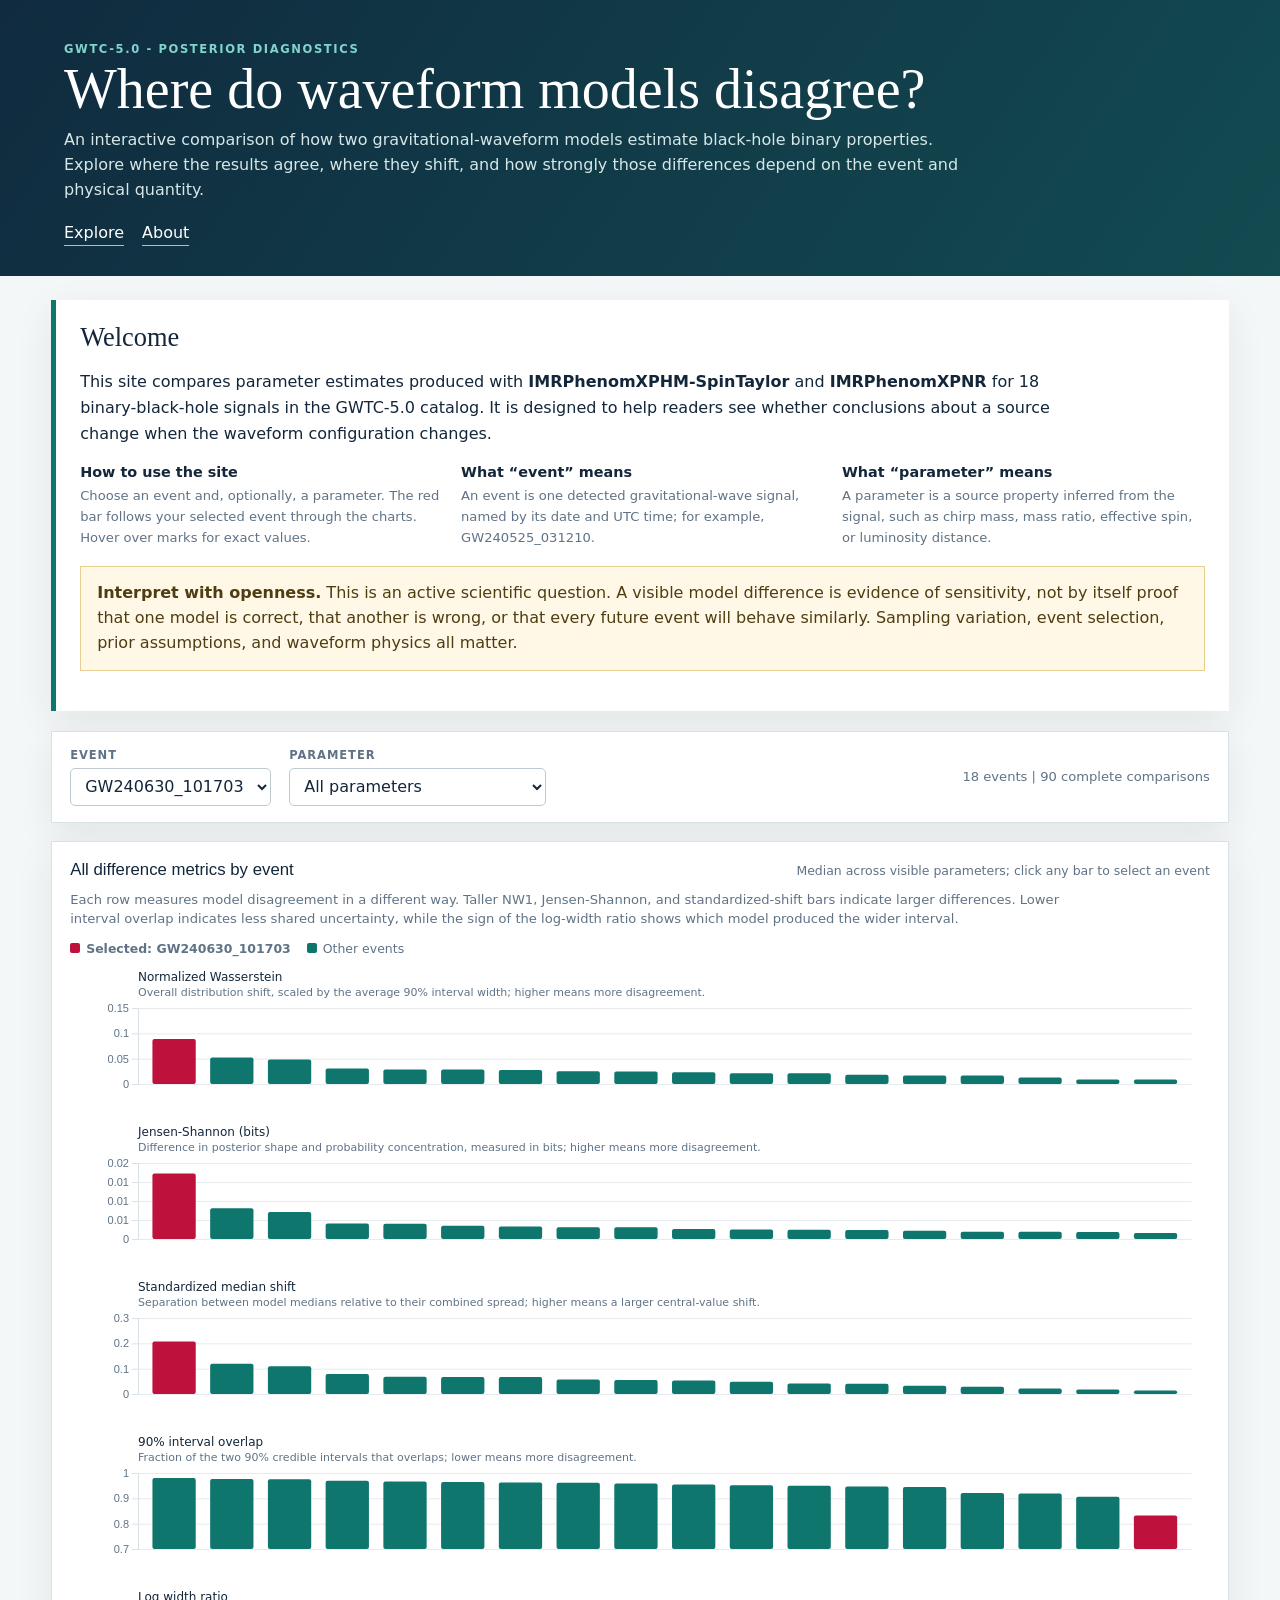
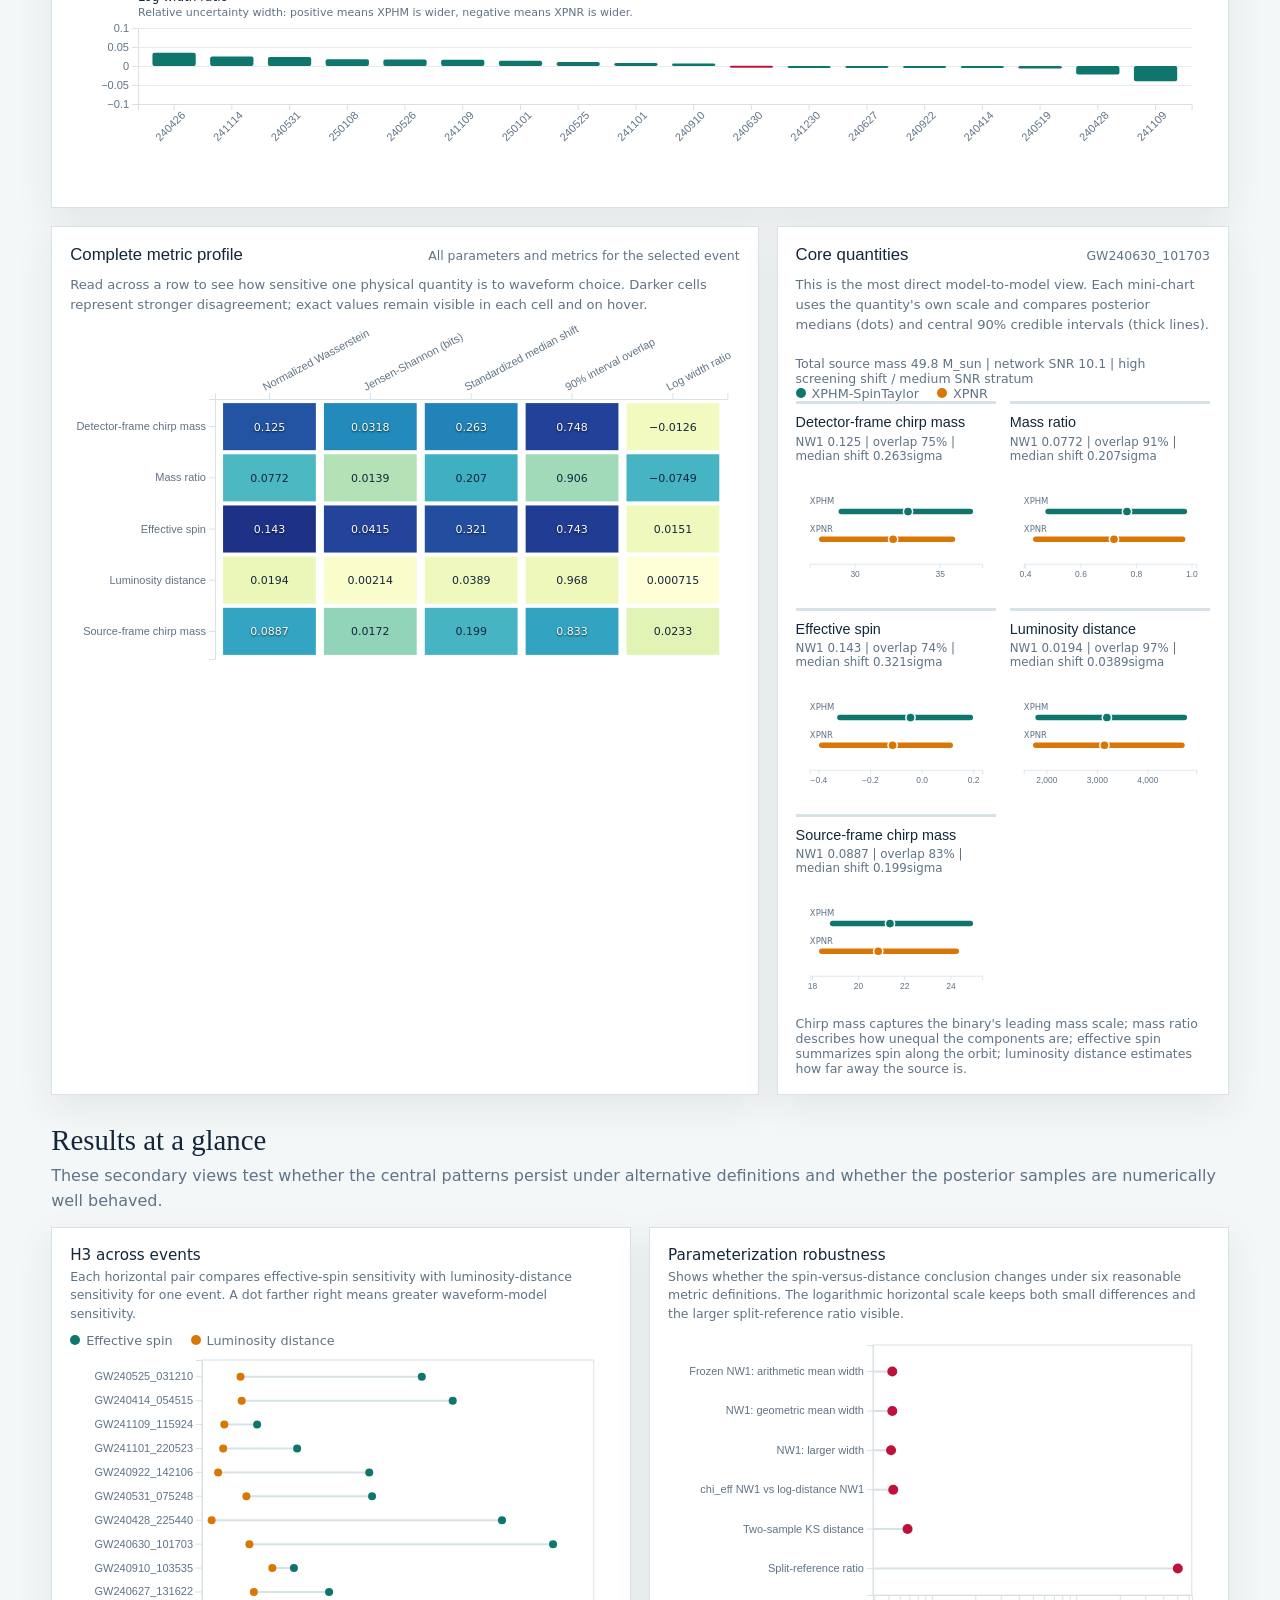
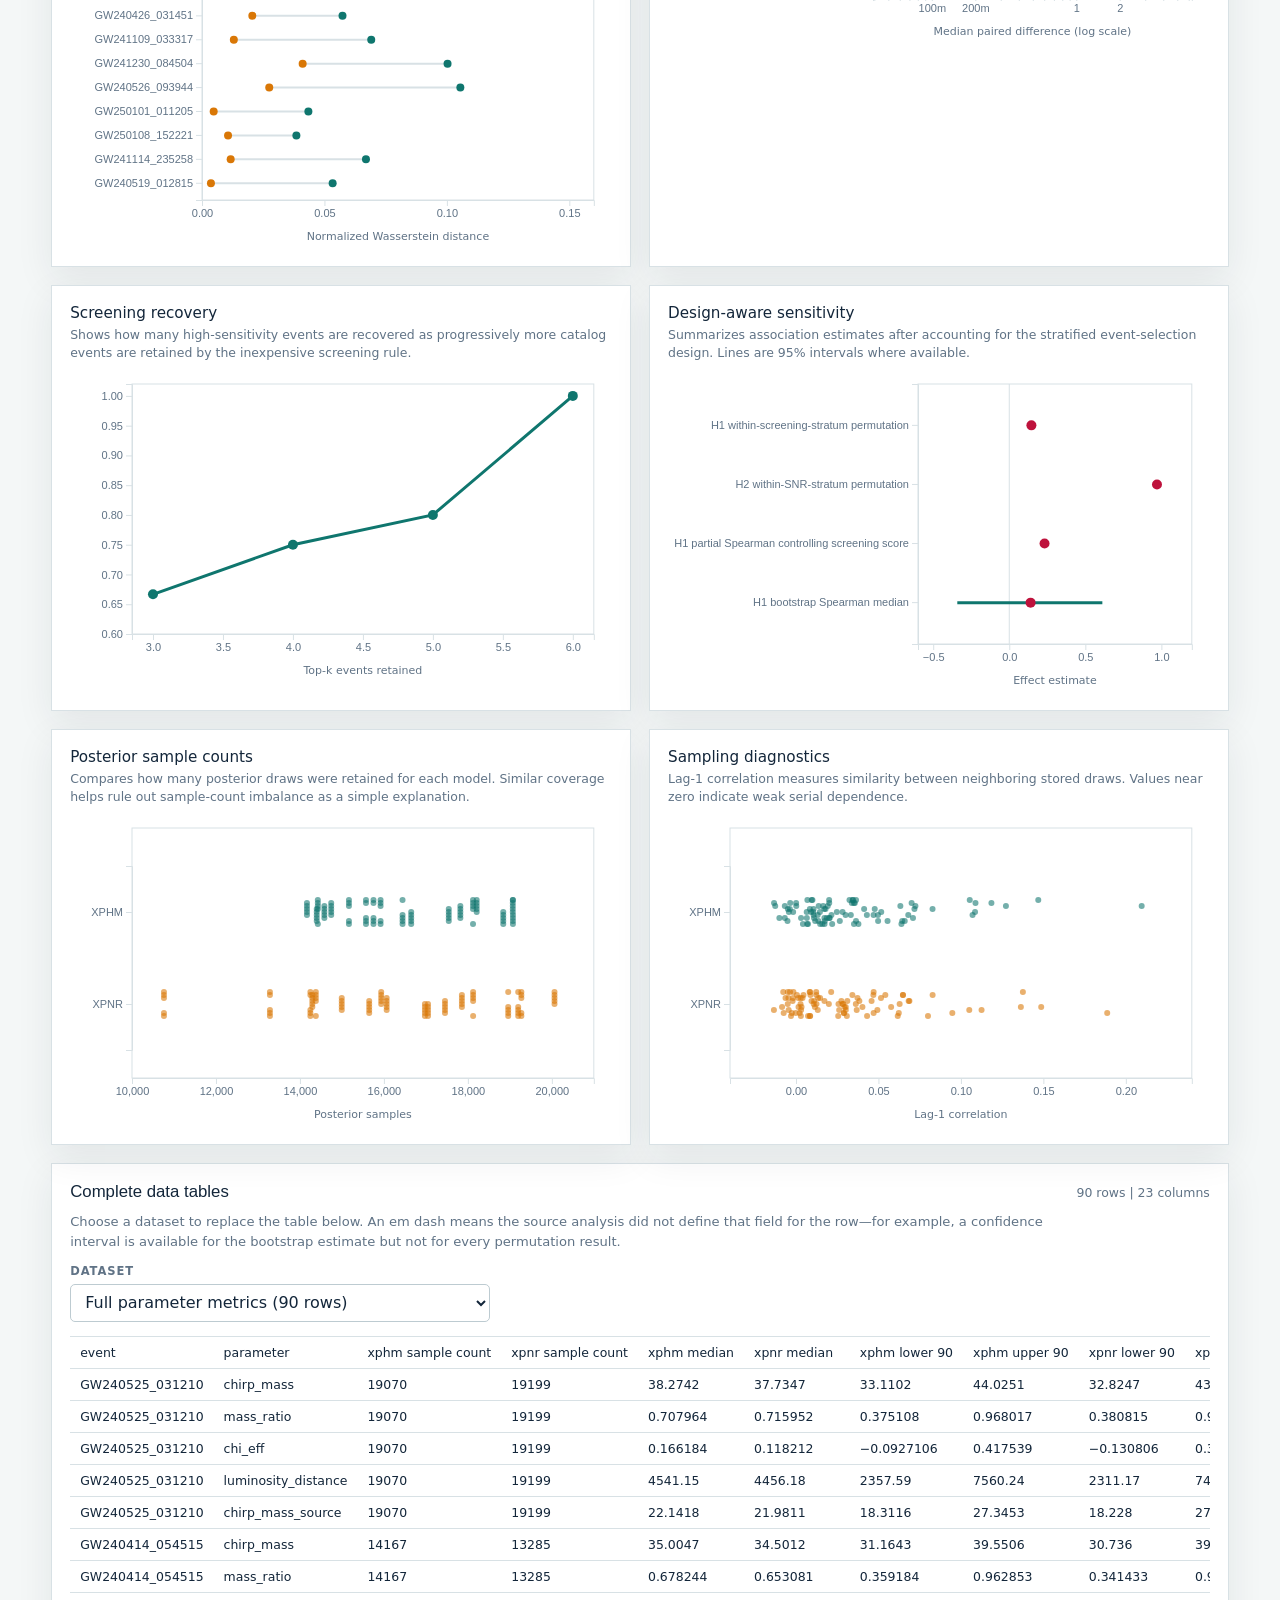
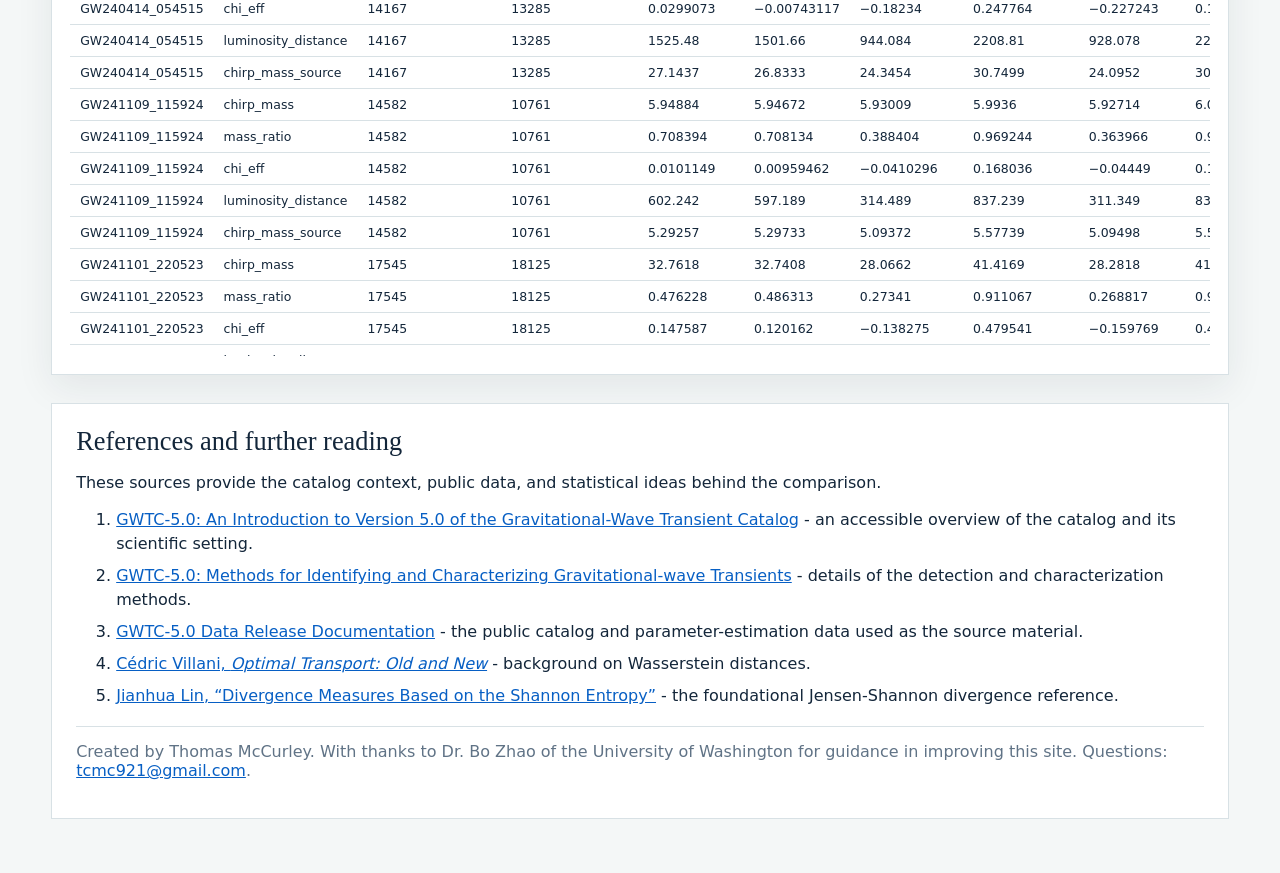
==== commit e408a108: "Enhance waveform comparison interface with improved descriptions and metrics - Added legends to H3 e" ====
--- a/waveform-comparison/index.html
+++ b/waveform-comparison/index.html
@@ -46,8 +46,8 @@
     <section class="archive" aria-labelledby="figureArchiveTitle">
       <h2 id="figureArchiveTitle">Results at a glance</h2><p class="section-description">These secondary views test whether the central patterns persist under alternative definitions and whether the posterior samples are numerically well behaved.</p>
       <div class="figure-grid">
-        <article class="archive-panel"><h3>H3 across events</h3><div class="sub">Each horizontal pair compares effective-spin sensitivity with luminosity-distance sensitivity for one event. A dot farther right means greater waveform-model sensitivity.</div><svg id="h3EventsChart" class="data-chart" role="img" aria-label="Paired H3 event results"></svg></article>
-        <article class="archive-panel"><h3>Parameterization robustness</h3><div class="sub">Shows whether the spin-versus-distance conclusion changes under six reasonable metric definitions. Similar positive values support robustness to the chosen definition.</div><svg id="h3SummaryChart" class="data-chart" role="img" aria-label="H3 parameterization robustness"></svg></article>
+        <article class="archive-panel"><h3>H3 across events</h3><div class="sub">Each horizontal pair compares effective-spin sensitivity with luminosity-distance sensitivity for one event. A dot farther right means greater waveform-model sensitivity.</div><div class="legend"><span><i class="swatch xphm"></i>Effective spin</span><span><i class="swatch xpnr"></i>Luminosity distance</span></div><svg id="h3EventsChart" class="data-chart" role="img" aria-label="Paired H3 event results"></svg></article>
+        <article class="archive-panel"><h3>Parameterization robustness</h3><div class="sub">Shows whether the spin-versus-distance conclusion changes under six reasonable metric definitions. The logarithmic horizontal scale keeps both small differences and the larger split-reference ratio visible.</div><svg id="h3SummaryChart" class="data-chart" role="img" aria-label="H3 parameterization robustness"></svg></article>
         <article class="archive-panel"><h3>Screening recovery</h3><div class="sub">Shows how many high-sensitivity events are recovered as progressively more catalog events are retained by the inexpensive screening rule.</div><svg id="screeningChart" class="data-chart" role="img" aria-label="Screening recovery curve"></svg></article>
         <article class="archive-panel"><h3>Design-aware sensitivity</h3><div class="sub">Summarizes association estimates after accounting for the stratified event-selection design. Lines are 95% intervals where available.</div><svg id="designChart" class="data-chart" role="img" aria-label="Design-aware sensitivity estimates"></svg></article>
         <article class="archive-panel"><h3>Posterior sample counts</h3><div class="sub">Compares how many posterior draws were retained for each model. Similar coverage helps rule out sample-count imbalance as a simple explanation.</div><svg id="sampleChart" class="data-chart" role="img" aria-label="Posterior sample count distribution"></svg></article>
@@ -55,6 +55,7 @@
       </div>
       <article class="archive-panel table-panel">
         <div class="panel-head"><h2>Complete data tables</h2><span id="tableMeta" class="table-meta"></span></div>
+        <p class="chart-description">Choose a dataset to replace the table below. An em dash means the source analysis did not define that field for the row—for example, a confidence interval is available for the bootstrap estimate but not for every permutation result.</p>
         <div class="field" style="max-width:420px;margin-bottom:14px"><label for="tableSelect">Dataset</label><select id="tableSelect"></select></div>
         <div class="table-wrap"><table id="dataTable"><thead></thead><tbody></tbody></table></div>
       </article>
@@ -72,6 +73,7 @@
   const state={data:[],event:null,parameter:'all'};
   const labels={chirp_mass:'Detector-frame chirp mass',mass_ratio:'Mass ratio',chi_eff:'Effective spin',luminosity_distance:'Luminosity distance',chirp_mass_source:'Source-frame chirp mass'};
   const metrics=[['normalized_wasserstein_1','Normalized Wasserstein'],['js_divergence_bits','Jensen-Shannon (bits)'],['standardized_median_displacement','Standardized median shift'],['interval_overlap_90','90% interval overlap'],['log_width_ratio','Log width ratio']];
+  const metricDescriptions={normalized_wasserstein_1:'Overall distribution shift, scaled by the average 90% interval width; higher means more disagreement.',js_divergence_bits:'Difference in posterior shape and probability concentration, measured in bits; higher means more disagreement.',standardized_median_displacement:'Separation between model medians relative to their combined spread; higher means a larger central-value shift.',interval_overlap_90:'Fraction of the two 90% credible intervals that overlaps; lower means more disagreement.',log_width_ratio:'Relative uncertainty width: positive means XPHM is wider, negative means XPNR is wider.'};
   const metricDomains={normalized_wasserstein_1:[0,.16],js_divergence_bits:[0,.05],standardized_median_displacement:[0,.4],interval_overlap_90:[.7,1],log_width_ratio:[-.15,.15]};
   const metricIntensity=(key,value)=>key==='interval_overlap_90'?(1-value)/.3:key==='log_width_ratio'?Math.abs(value)/.15:value/metricDomains[key][1];
   function eventMetricDomain(key,grouped){const values=grouped.map(d=>d[1]).filter(Number.isFinite);if(key==='log_width_ratio'){const limit=(d3.max(values,d=>Math.abs(d))||.01)*1.15;return[-limit,limit]}if(key==='interval_overlap_90'){const [minimum,maximum]=d3.extent(values),spread=Math.max(maximum-minimum,.015);return[Math.max(0,minimum-spread*.25),Math.min(1,maximum+spread*.15)]}return[0,(d3.max(values)||.01)*1.15]}
@@ -82,27 +84,29 @@
   function size(sel,height){const n=d3.select(sel).node(),w=Math.max(280,n.getBoundingClientRect().width);return {svg:d3.select(sel).attr('viewBox',`0 0 ${w} ${height}`),w,h:height}}
   function showTip(event,html){tooltip.html(html).style('opacity',1).style('left',`${Math.min(innerWidth-290,event.clientX+14)}px`).style('top',`${event.clientY+12}px`)} function hideTip(){tooltip.style('opacity',0)}
   function render(){d3.select('#selectedEventKey').text(`Selected: ${state.event}`);drawEvents();drawHeatmap();drawPaired();}
-  function drawEvents(){const rows=state.parameter==='all'?state.data:state.data.filter(d=>d.parameter===state.parameter),{svg,w}=size('#eventChart',metrics.length*150),left=68,right=18,panelH=140;svg.selectAll('*').remove();metrics.forEach(([key,title],i)=>{const grouped=d3.rollups(rows,v=>d3.median(v,d=>+d[key]),d=>d.event).sort((a,b)=>d3.descending(a[1],b[1])),top=i*panelH+22,x=d3.scaleBand(grouped.map(d=>d[0]),[left,w-right]).padding(.25),y=d3.scaleLinear().domain(eventMetricDomain(key,grouped)).nice(3).range([top+76,top]),baseline=key==='interval_overlap_90'?y.domain()[0]:0;svg.append('text').attr('x',left).attr('y',top-7).attr('font-size',12).attr('font-weight',500).attr('fill','var(--ink)').text(title);svg.append('g').attr('class','gridline').attr('transform',`translate(${left},0)`).call(d3.axisLeft(y).ticks(3).tickSize(-(w-left-right)).tickFormat(''));svg.append('g').attr('class','axis').attr('transform',`translate(${left},0)`).call(d3.axisLeft(y).ticks(3).tickFormat(d3.format('.2~f')));svg.append('g').selectAll('rect').data(grouped).join('rect').attr('x',d=>x(d[0])).attr('width',x.bandwidth()).attr('y',d=>y(Math.max(baseline,d[1]))).attr('height',d=>Math.max(2,Math.abs(y(d[1])-y(baseline)))).attr('fill',d=>d[0]===state.event?'var(--hot)':'var(--xphm)').attr('rx',2).style('cursor','pointer').on('click',(e,d)=>{state.event=d[0];d3.select('#eventSelect').property('value',state.event);render()}).on('mousemove',(e,d)=>showTip(e,`<strong>${d[0]}</strong><br>${title}: ${fmt(d[1])}`)).on('mouseleave',hideTip);if(i===metrics.length-1)svg.append('g').attr('class','axis').attr('transform',`translate(0,${top+76})`).call(d3.axisBottom(x).tickFormat(d=>d.slice(2,8))).selectAll('text').attr('transform','rotate(-45)').attr('text-anchor','end')})}
+  function drawEvents(){const rows=state.parameter==='all'?state.data:state.data.filter(d=>d.parameter===state.parameter),{svg,w}=size('#eventChart',metrics.length*165),left=68,right=18,panelH=155;svg.selectAll('*').remove();metrics.forEach(([key,title],i)=>{const grouped=d3.rollups(rows,v=>d3.median(v,d=>+d[key]),d=>d.event).sort((a,b)=>d3.descending(a[1],b[1])),top=i*panelH+24,plotTop=top+20,plotBottom=plotTop+76,x=d3.scaleBand(grouped.map(d=>d[0]),[left,w-right]).padding(.25),y=d3.scaleLinear().domain(eventMetricDomain(key,grouped)).nice(3).range([plotBottom,plotTop]),baseline=key==='interval_overlap_90'?y.domain()[0]:0;svg.append('text').attr('x',left).attr('y',top-7).attr('font-size',12).attr('font-weight',500).attr('fill','var(--ink)').text(title);svg.append('text').attr('x',left).attr('y',top+8).attr('font-size',11).attr('fill','var(--muted)').text(metricDescriptions[key]);svg.append('g').attr('class','gridline').attr('transform',`translate(${left},0)`).call(d3.axisLeft(y).ticks(3).tickSize(-(w-left-right)).tickFormat(''));svg.append('g').attr('class','axis').attr('transform',`translate(${left},0)`).call(d3.axisLeft(y).ticks(3).tickFormat(d3.format('.2~f')));svg.append('g').selectAll('rect').data(grouped).join('rect').attr('x',d=>x(d[0])).attr('width',x.bandwidth()).attr('y',d=>y(Math.max(baseline,d[1]))).attr('height',d=>Math.max(2,Math.abs(y(d[1])-y(baseline)))).attr('fill',d=>d[0]===state.event?'var(--hot)':'var(--xphm)').attr('rx',2).style('cursor','pointer').on('click',(e,d)=>{state.event=d[0];d3.select('#eventSelect').property('value',state.event);render()}).on('mousemove',(e,d)=>showTip(e,`<strong>${d[0]}</strong><br>${title}: ${fmt(d[1])}`)).on('mouseleave',hideTip);if(i===metrics.length-1)svg.append('g').attr('class','axis').attr('transform',`translate(0,${plotBottom})`).call(d3.axisBottom(x).tickFormat(d=>d.slice(2,8))).selectAll('text').attr('transform','rotate(-45)').attr('text-anchor','end')})}
   function drawHeatmap(){const rows=state.data.filter(d=>d.event===state.event),params=rows.map(d=>d.parameter),{svg,w}=size('#heatmap',Math.max(300,params.length*52+112)),m={t:72,r:12,b:18,l:145},x=d3.scaleBand(metrics.map(d=>d[0]),[m.l,w-m.r]).padding(.08),y=d3.scaleBand(params,[m.t,params.length*52+m.t]).padding(.08),cells=rows.flatMap(row=>metrics.map(([key,title])=>({row,key,title,value:+row[key],intensity:Math.max(0,Math.min(1,metricIntensity(key,+row[key])))}))),c=d3.scaleSequential([0,1],d3.interpolateYlGnBu);svg.selectAll('*').remove();svg.selectAll('rect.metric-cell').data(cells).join('rect').attr('class','metric-cell').attr('x',d=>x(d.key)).attr('y',d=>y(d.row.parameter)).attr('width',x.bandwidth()).attr('height',y.bandwidth()).attr('fill',d=>c(d.intensity)).on('mousemove',(e,d)=>showTip(e,`<strong>${labels[d.row.parameter]||d.row.parameter}</strong><br>${d.title}: ${fmt(d.value)}`)).on('mouseleave',hideTip);svg.selectAll('.cell-value').data(cells).join('text').attr('class','cell-value').attr('x',d=>x(d.key)+x.bandwidth()/2).attr('y',d=>y(d.row.parameter)+y.bandwidth()/2+4).attr('text-anchor','middle').attr('font-size',11).attr('font-weight',500).attr('fill',d=>d.intensity>.52?'white':'var(--ink)').style('text-shadow',d=>d.intensity>.52?'0 1px 2px rgba(0,0,0,.75)':'none').text(d=>fmt(d.value));svg.append('g').attr('class','axis').attr('transform',`translate(0,${m.t})`).call(d3.axisTop(x).tickFormat(k=>metrics.find(d=>d[0]===k)[1])).selectAll('text').attr('transform','rotate(-28)').attr('text-anchor','start');svg.append('g').attr('class','axis').attr('transform',`translate(${m.l},0)`).call(d3.axisLeft(y).tickFormat(d=>labels[d]||d));}
   function drawPaired(){let rows=state.data.filter(d=>d.event===state.event&&['chirp_mass','chirp_mass_source','mass_ratio','chi_eff','luminosity_distance'].includes(d.parameter));if(state.parameter!=='all')rows=rows.filter(d=>d.parameter===state.parameter);d3.select('#selectionLabel').text(state.event);const context=(window.GWTC5_EVENT_DATA||[]).find(d=>d.event===state.event);d3.select('#eventContext').text(context?`Total source mass ${fmt(+context.total_mass_source)} M_sun | network SNR ${fmt(+context.network_matched_filter_snr)} | ${context.score_stratum} screening shift / ${context.snr_stratum} SNR stratum`:null);const cards=d3.select('#coreComparison').selectAll('section.quantity').data(rows,d=>d.parameter).join(enter=>{const s=enter.append('section').attr('class','quantity');s.append('h3');s.append('div').attr('class','qmeta');s.append('svg').attr('role','img');return s});cards.select('h3').text(d=>labels[d.parameter]||d.parameter);cards.select('.qmeta').text(d=>`NW1 ${fmt(+d.normalized_wasserstein_1)} | overlap ${d3.format('.0%')(+d.interval_overlap_90)} | median shift ${fmt(+d.standardized_median_displacement)}sigma`);cards.each(function(d){const node=d3.select(this).select('svg').node(),w=Math.max(260,node.getBoundingClientRect().width),h=128,all=[+d.xphm_lower_90,+d.xphm_upper_90,+d.xpnr_lower_90,+d.xpnr_upper_90],pad=(d3.max(all)-d3.min(all))*.08||1,x=d3.scaleLinear([d3.min(all)-pad,d3.max(all)+pad],[18,w-18]),svg=d3.select(node).attr('viewBox',`0 0 ${w} ${h}`);svg.selectAll('*').remove();svg.append('g').attr('class','axis').attr('transform','translate(0,108)').call(d3.axisBottom(x).ticks(w<350?3:5));[['xphm',40,'var(--xphm)','XPHM'],['xpnr',76,'var(--xpnr)','XPNR']].forEach(([model,y,color,name])=>{svg.append('text').attr('x',18).attr('y',y-10).attr('fill','var(--muted)').attr('font-size',11).text(name);svg.append('line').attr('x1',x(+d[model+'_lower_90'])).attr('x2',x(+d[model+'_upper_90'])).attr('y1',y).attr('y2',y).attr('stroke',color).attr('stroke-width',7).attr('stroke-linecap','round');svg.append('circle').attr('cx',x(+d[model+'_median'])).attr('cy',y).attr('r',6).attr('fill',color).attr('stroke','var(--panel)').attr('stroke-width',2).on('mousemove',e=>showTip(e,`<strong>${name}</strong><br>median ${fmt(+d[model+'_median'])}<br>90% interval [${fmt(+d[model+'_lower_90'])}, ${fmt(+d[model+'_upper_90'])}]`)).on('mouseleave',hideTip)})})}
   new ResizeObserver(()=>{if(state.data.length)render()}).observe(document.querySelector('main'));
-  const tableLabels={screening_practical_performance:'Screening practical performance',posterior_row_audit:'Posterior row audit',posterior_array_audit:'Posterior array audit',h3_parameterization_summary:'H3 parameterization summary',h3_parameterization_events:'H3 parameterization by event',design_aware_sensitivity:'Design-aware sensitivity',confirmatory_hypotheses:'Confirmatory hypotheses',locked_sample:'Locked confirmatory sample'};
+  const tableLabels={parameter_metrics:'Full parameter metrics (90 rows)',event_endpoints:'Event endpoints (18 rows)',screening_practical_performance:'Screening practical performance',posterior_row_audit:'Posterior row audit',posterior_array_audit:'Posterior array audit',h3_parameterization_summary:'H3 parameterization summary',h3_parameterization_events:'H3 parameterization by event',design_aware_sensitivity:'Design-aware sensitivity',confirmatory_hypotheses:'Confirmatory hypotheses',locked_sample:'Locked confirmatory sample'};
   const archivedTables=window.GWTC5_PREVIEW_TABLES||{};
+  archivedTables.parameter_metrics=window.GWTC5_WAVEFORM_DATA||[];
+  archivedTables.event_endpoints=window.GWTC5_EVENT_DATA||[];
   archivedTables.confirmatory_hypotheses=[{test:'H1',comparison:'SNR vs. event median NW1',statistic:'rho = 0.1455',p_value:'0.2834'},{test:'H2',comparison:'Screen vs. related maximum NW1',statistic:'rho = 0.9711',p_value:'9.9999e-6'},{test:'H3',comparison:'chi_eff vs. distance NW1',statistic:'W = 171',p_value:'7.6294e-6 adjusted'}];
   archivedTables.locked_sample=[['Low','Low','GW240627_131622','GW250101_011205'],['Low','Medium','GW241101_220523','GW250108_152221'],['Low','High','GW241109_115924','GW240910_103535'],['Medium','Low','GW240531_075248','GW240426_031451'],['Medium','Medium','GW241109_033317','GW240519_012815'],['Medium','High','GW240922_142106','GW241114_235258'],['High','Low','GW240525_031210','GW240526_093944'],['High','Medium','GW240414_054515','GW240630_101703'],['High','High','GW240428_225440','GW241230_084504']].map(d=>({score_stratum:d[0],snr_stratum:d[1],event_1:d[2],event_2:d[3]}));
-  const tableNames=Object.keys(archivedTables);
-  d3.select('#tableSelect').selectAll('option').data(tableNames).join('option').attr('value',d=>d).text(d=>tableLabels[d]||d).on('change',function(){drawTable(this.value)});
-  function drawTable(name){const rows=archivedTables[name]||[],columns=rows.length?Object.keys(rows[0]):[];d3.select('#tableMeta').text(`${rows.length.toLocaleString()} rows | ${columns.length} columns`);d3.select('#dataTable thead').selectAll('tr').data([columns]).join('tr').selectAll('th').data(d=>d).join('th').text(d=>d.replaceAll('_',' '));d3.select('#dataTable tbody').selectAll('tr').data(rows).join('tr').selectAll('td').data(row=>columns.map(column=>row[column])).join('td').text(value=>{const number=Number(value);return value!==''&&Number.isFinite(number)?d3.format('.6~g')(number):value})}
+  const tableNames=['parameter_metrics','event_endpoints','locked_sample','confirmatory_hypotheses','design_aware_sensitivity','h3_parameterization_events','h3_parameterization_summary','screening_practical_performance','posterior_row_audit','posterior_array_audit'].filter(name=>Array.isArray(archivedTables[name]));
+  const tableSelect=d3.select('#tableSelect');tableSelect.selectAll('option').data(tableNames).join('option').attr('value',d=>d).text(d=>tableLabels[d]||d);tableSelect.on('change input',function(){drawTable(this.value)}).property('value','parameter_metrics');
+  function drawTable(name){const rows=archivedTables[name]||[],columns=rows.length?Object.keys(rows[0]):[],thead=d3.select('#dataTable thead'),tbody=d3.select('#dataTable tbody');d3.select('#tableMeta').text(`${rows.length.toLocaleString()} rows | ${columns.length} columns`);thead.selectAll('*').remove();tbody.selectAll('*').remove();thead.append('tr').selectAll('th').data(columns).join('th').text(d=>d.replaceAll('_',' '));const bodyRows=tbody.selectAll('tr').data(rows).join('tr');bodyRows.selectAll('td').data(row=>columns.map(column=>row[column])).join('td').text(value=>{const number=Number(value);return value!==''&&value!==null&&Number.isFinite(number)?d3.format('.6~g')(number):(value??'—')})}
   function baseChart(id,height=280){const {svg,w}=size(id,height);svg.selectAll('*').remove();return {svg,w,m:{t:12,r:18,b:48,l:62}}}
-  function axes(svg,x,y,m,w,h,xLabel){svg.append('g').attr('class','axis').attr('transform',`translate(0,${h-m.b})`).call(d3.axisBottom(x).ticks(5));svg.append('g').attr('class','axis').attr('transform',`translate(${m.l},0)`).call(d3.axisLeft(y));svg.append('text').attr('x',(m.l+w-m.r)/2).attr('y',h-8).attr('text-anchor','middle').attr('fill','var(--muted)').attr('font-size',11).text(xLabel)}
+  function axes(svg,x,y,m,w,h,xLabel){svg.append('rect').attr('data-chart-frame','').attr('x',m.l).attr('y',m.t).attr('width',w-m.l-m.r).attr('height',h-m.t-m.b).attr('fill','none').attr('stroke','var(--line)');svg.append('g').attr('class','axis').attr('transform',`translate(0,${h-m.b})`).call(d3.axisBottom(x).ticks(w<420?3:5));svg.append('g').attr('class','axis').attr('transform',`translate(${m.l},0)`).call(d3.axisLeft(y));svg.append('text').attr('x',(m.l+w-m.r)/2).attr('y',h-8).attr('text-anchor','middle').attr('fill','var(--muted)').attr('font-size',11).text(xLabel)}
   function drawArchiveCharts(){
-    const h3=(archivedTables.h3_parameterization_events||[]).map(d=>({...d,chi:+d.chi_eff_arithmetic_NW1,distance:+d.distance_arithmetic_NW1}));{const {svg,w,m}=baseChart('#h3EventsChart',500),h=500,m2={...m,l:125},x=d3.scaleLinear([0,d3.max(h3,d=>Math.max(d.chi,d.distance))]).nice().range([m2.l,w-m2.r]),y=d3.scaleBand(h3.map(d=>d.event),[m2.t,h-m2.b]).padding(.4);svg.selectAll('line.pair').data(h3).join('line').attr('class','pair').attr('x1',d=>x(d.distance)).attr('x2',d=>x(d.chi)).attr('y1',d=>y(d.event)+y.bandwidth()/2).attr('y2',d=>y(d.event)+y.bandwidth()/2).attr('stroke','var(--line)').attr('stroke-width',2);svg.selectAll('circle.distance').data(h3).join('circle').attr('cx',d=>x(d.distance)).attr('cy',d=>y(d.event)+y.bandwidth()/2).attr('r',3.5).attr('fill','var(--xpnr)');svg.selectAll('circle.chi').data(h3).join('circle').attr('cx',d=>x(d.chi)).attr('cy',d=>y(d.event)+y.bandwidth()/2).attr('r',3.5).attr('fill','var(--xphm)').on('mousemove',(e,d)=>showTip(e,`<strong>${d.event}</strong><br>chi_eff: ${fmt(d.chi)}<br>distance: ${fmt(d.distance)}`)).on('mouseleave',hideTip);axes(svg,x,y,m2,w,h,'Normalized Wasserstein distance')}
-    const hs=(archivedTables.h3_parameterization_summary||[]).map(d=>({...d,diff:+d.median_difference}));{const {svg,w,m}=baseChart('#h3SummaryChart'),h=280,m2={...m,l:180},x=d3.scaleLinear([0,d3.max(hs,d=>d.diff)]).nice().range([m2.l,w-m2.r]),y=d3.scaleBand(hs.map(d=>d.analysis),[m2.t,h-m2.b]).padding(.35);svg.selectAll('line').data(hs).join('line').attr('x1',x(0)).attr('x2',d=>x(d.diff)).attr('y1',d=>y(d.analysis)+y.bandwidth()/2).attr('y2',d=>y(d.analysis)+y.bandwidth()/2).attr('stroke','var(--line)').attr('stroke-width',2);svg.selectAll('circle').data(hs).join('circle').attr('cx',d=>x(d.diff)).attr('cy',d=>y(d.analysis)+y.bandwidth()/2).attr('r',5).attr('fill','var(--hot)').on('mousemove',(e,d)=>showTip(e,`<strong>${d.analysis}</strong><br>median difference: ${fmt(d.diff)}<br>p = ${fmt(+d.p_value)}`)).on('mouseleave',hideTip);axes(svg,x,y,m2,w,h,'Median paired difference')}
-    const sc=(archivedTables.screening_practical_performance||[]).map(d=>({k:+d.top_k,recall:+d.recall,recovered:+d.recovered}));{const {svg,w,m}=baseChart('#screeningChart'),h=280,x=d3.scaleLinear(d3.extent(sc,d=>d.k)).nice().range([m.l,w-m.r]),y=d3.scaleLinear([0,1]).range([h-m.b,m.t]);svg.append('path').datum(sc).attr('fill','none').attr('stroke','var(--xphm)').attr('stroke-width',3).attr('d',d3.line().x(d=>x(d.k)).y(d=>y(d.recall)));svg.selectAll('circle').data(sc).join('circle').attr('cx',d=>x(d.k)).attr('cy',d=>y(d.recall)).attr('r',5).attr('fill','var(--xphm)').on('mousemove',(e,d)=>showTip(e,`Top ${d.k}: ${(d.recall*100).toFixed(0)}% recall | ${d.recovered} recovered`)).on('mouseleave',hideTip);axes(svg,x,y,m,w,h,'Top-k events retained')}
-    const ds=(archivedTables.design_aware_sensitivity||[]).map(d=>({...d,effect:+d.effect,lo:d.lower_95===''?null:+d.lower_95,hi:d.upper_95===''?null:+d.upper_95}));{const {svg,w,m}=baseChart('#designChart'),h=280,m2={...m,l:205},extent=d3.extent(ds.flatMap(d=>[d.lo,d.effect,d.hi]).filter(Number.isFinite)),x=d3.scaleLinear([Math.min(0,extent[0]),extent[1]]).nice().range([m2.l,w-m2.r]),y=d3.scaleBand(ds.map(d=>d.analysis),[m2.t,h-m2.b]).padding(.4);svg.append('line').attr('x1',x(0)).attr('x2',x(0)).attr('y1',m2.t).attr('y2',h-m2.b).attr('stroke','var(--line)');svg.selectAll('line.interval').data(ds.filter(d=>d.lo!==null)).join('line').attr('x1',d=>x(d.lo)).attr('x2',d=>x(d.hi)).attr('y1',d=>y(d.analysis)+y.bandwidth()/2).attr('y2',d=>y(d.analysis)+y.bandwidth()/2).attr('stroke','var(--xphm)').attr('stroke-width',3);svg.selectAll('circle').data(ds).join('circle').attr('cx',d=>x(d.effect)).attr('cy',d=>y(d.analysis)+y.bandwidth()/2).attr('r',5).attr('fill','var(--hot)').on('mousemove',(e,d)=>showTip(e,`<strong>${d.analysis}</strong><br>effect: ${fmt(d.effect)}${d.p_value?`<br>p = ${fmt(+d.p_value)}`:''}`)).on('mouseleave',hideTip);axes(svg,x,y,m2,w,h,'Effect estimate')}
-    const audit=(archivedTables.posterior_row_audit||[]).map(d=>({...d,count:+d.sample_count,lag:+d.lag1_correlation,shortModel:d.model.includes('XPNR')?'XPNR':'XPHM'})),models=['XPHM','XPNR'];[['#sampleChart','count','Posterior samples'],['#auditChart','lag','Lag-1 correlation']].forEach(([id,key,label])=>{const {svg,w,m}=baseChart(id),h=280,x=d3.scaleLinear(d3.extent(audit,d=>d[key])).nice().range([m.l,w-m.r]),y=d3.scalePoint(models,[m.t+35,h-m.b-25]).padding(.5);svg.selectAll('circle').data(audit).join('circle').attr('cx',d=>x(d[key])).attr('cy',(d,i)=>y(d.shortModel)+((i%9)-4)*3).attr('r',3).attr('fill',d=>d.shortModel==='XPNR'?'var(--xpnr)':'var(--xphm)').attr('opacity',.55).on('mousemove',(e,d)=>showTip(e,`<strong>${d.event}</strong><br>${d.parameter}<br>${label}: ${fmt(d[key])}`)).on('mouseleave',hideTip);axes(svg,x,y,m,w,h,label)})
+    const h3=(archivedTables.h3_parameterization_events||[]).map(d=>({...d,chi:+d.chi_eff_arithmetic_NW1,distance:+d.distance_arithmetic_NW1}));{const {svg,w,m}=baseChart('#h3EventsChart',500),h=500,m2={...m,l:132},limit=(d3.max(h3,d=>Math.max(d.chi,d.distance))||.1)*1.08,x=d3.scaleLinear().domain([0,limit]).nice().range([m2.l,w-m2.r]),y=d3.scaleBand(h3.map(d=>d.event),[m2.t,h-m2.b]).padding(.4);svg.selectAll('line.pair').data(h3).join('line').attr('class','pair').attr('x1',d=>x(d.distance)).attr('x2',d=>x(d.chi)).attr('y1',d=>y(d.event)+y.bandwidth()/2).attr('y2',d=>y(d.event)+y.bandwidth()/2).attr('stroke','var(--line)').attr('stroke-width',2);svg.selectAll('circle.distance').data(h3).join('circle').attr('cx',d=>x(d.distance)).attr('cy',d=>y(d.event)+y.bandwidth()/2).attr('r',4).attr('fill','var(--xpnr)').on('mousemove',(e,d)=>showTip(e,`<strong>${d.event}</strong><br>Luminosity distance NW1: ${fmt(d.distance)}`)).on('mouseleave',hideTip);svg.selectAll('circle.chi').data(h3).join('circle').attr('cx',d=>x(d.chi)).attr('cy',d=>y(d.event)+y.bandwidth()/2).attr('r',4).attr('fill','var(--xphm)').on('mousemove',(e,d)=>showTip(e,`<strong>${d.event}</strong><br>Effective spin NW1: ${fmt(d.chi)}<br>Luminosity distance NW1: ${fmt(d.distance)}`)).on('mouseleave',hideTip);axes(svg,x,y,m2,w,h,'Normalized Wasserstein distance')}
+    const hs=(archivedTables.h3_parameterization_summary||[]).map(d=>({...d,diff:+d.median_difference})).filter(d=>d.diff>0);{const {svg,w,m}=baseChart('#h3SummaryChart',310),h=310,m2={...m,l:205},extent=d3.extent(hs,d=>d.diff),x=d3.scaleLog().domain([extent[0]*.75,extent[1]*1.25]).range([m2.l,w-m2.r]),y=d3.scaleBand(hs.map(d=>d.analysis),[m2.t,h-m2.b]).padding(.35);svg.selectAll('line').data(hs).join('line').attr('x1',x(extent[0]*.75)).attr('x2',d=>x(d.diff)).attr('y1',d=>y(d.analysis)+y.bandwidth()/2).attr('y2',d=>y(d.analysis)+y.bandwidth()/2).attr('stroke','var(--line)').attr('stroke-width',2);svg.selectAll('circle').data(hs).join('circle').attr('cx',d=>x(d.diff)).attr('cy',d=>y(d.analysis)+y.bandwidth()/2).attr('r',5).attr('fill','var(--hot)').on('mousemove',(e,d)=>showTip(e,`<strong>${d.analysis}</strong><br>median difference: ${fmt(d.diff)}<br>p = ${fmt(+d.p_value)}`)).on('mouseleave',hideTip);axes(svg,x,y,m2,w,h,'Median paired difference (log scale)')}
+    const sc=(archivedTables.screening_practical_performance||[]).map(d=>({k:+d.top_k,recall:+d.recall,recovered:+d.recovered})).filter(d=>Number.isFinite(d.k)&&Number.isFinite(d.recall));{const {svg,w,m}=baseChart('#screeningChart',310),h=310,xExtent=d3.extent(sc,d=>d.k),x=d3.scaleLinear().domain([xExtent[0]-.15,xExtent[1]+.15]).range([m.l,w-m.r]),y=d3.scaleLinear().domain([.6,1.02]).range([h-m.b,m.t]);svg.append('path').datum(sc).attr('fill','none').attr('stroke','var(--xphm)').attr('stroke-width',3).attr('d',d3.line().x(d=>x(d.k)).y(d=>y(d.recall)));svg.selectAll('circle').data(sc).join('circle').attr('cx',d=>x(d.k)).attr('cy',d=>y(d.recall)).attr('r',5).attr('fill','var(--xphm)').on('mousemove',(e,d)=>showTip(e,`Top ${d.k}: ${(d.recall*100).toFixed(0)}% recall | ${d.recovered} recovered`)).on('mouseleave',hideTip);axes(svg,x,y,m,w,h,'Top-k events retained')}
+    const ds=(archivedTables.design_aware_sensitivity||[]).map(d=>({...d,effect:+d.effect,lo:d.lower_95===''||d.lower_95==null?null:+d.lower_95,hi:d.upper_95===''||d.upper_95==null?null:+d.upper_95}));{const {svg,w,m}=baseChart('#designChart',320),h=320,m2={...m,l:250},extent=d3.extent(ds.flatMap(d=>[d.lo,d.effect,d.hi]).filter(Number.isFinite)),pad=(extent[1]-extent[0])*.08,x=d3.scaleLinear().domain([extent[0]-pad,extent[1]+pad]).nice().range([m2.l,w-m2.r]),y=d3.scaleBand(ds.map(d=>d.analysis),[m2.t,h-m2.b]).padding(.4);svg.append('line').attr('x1',x(0)).attr('x2',x(0)).attr('y1',m2.t).attr('y2',h-m2.b).attr('stroke','var(--line)');svg.selectAll('line.interval').data(ds.filter(d=>d.lo!==null&&d.hi!==null)).join('line').attr('x1',d=>x(d.lo)).attr('x2',d=>x(d.hi)).attr('y1',d=>y(d.analysis)+y.bandwidth()/2).attr('y2',d=>y(d.analysis)+y.bandwidth()/2).attr('stroke','var(--xphm)').attr('stroke-width',3);svg.selectAll('circle').data(ds).join('circle').attr('cx',d=>x(d.effect)).attr('cy',d=>y(d.analysis)+y.bandwidth()/2).attr('r',5).attr('fill','var(--hot)').on('mousemove',(e,d)=>showTip(e,`<strong>${d.analysis}</strong><br>effect: ${fmt(d.effect)}${d.p_value?`<br>p = ${fmt(+d.p_value)}`:''}`)).on('mouseleave',hideTip);axes(svg,x,y,m2,w,h,'Effect estimate')}
+    const audit=(archivedTables.posterior_row_audit||[]).map(d=>({...d,count:+d.sample_count,lag:+d.lag1_correlation,shortModel:d.model.includes('XPNR')?'XPNR':'XPHM'})).filter(d=>Number.isFinite(d.count)&&Number.isFinite(d.lag)),models=['XPHM','XPNR'];[['#sampleChart','count','Posterior samples'],['#auditChart','lag','Lag-1 correlation']].forEach(([id,key,label])=>{const {svg,w,m}=baseChart(id,310),h=310,extent=d3.extent(audit,d=>d[key]),span=extent[1]-extent[0]||1,domain=key==='lag'?[Math.min(-.02,extent[0]-span*.05),extent[1]+span*.08]:[extent[0]-span*.06,extent[1]+span*.06],x=d3.scaleLinear().domain(domain).nice().range([m.l,w-m.r]),y=d3.scalePoint(models,[m.t+38,h-m.b-28]).padding(.5);svg.selectAll('circle').data(audit).join('circle').attr('cx',d=>x(d[key])).attr('cy',(d,i)=>y(d.shortModel)+((i%9)-4)*3).attr('r',3).attr('fill',d=>d.shortModel==='XPNR'?'var(--xpnr)':'var(--xphm)').attr('opacity',.58).on('mousemove',(e,d)=>showTip(e,`<strong>${d.event}</strong><br>${d.parameter}<br>${label}: ${fmt(d[key])}`)).on('mouseleave',hideTip);axes(svg,x,y,m,w,h,label)})
   }
-  if(tableNames.length)drawTable(tableNames[0]);
+  if(tableNames.length)drawTable(tableSelect.property('value'));window.addEventListener('pageshow',()=>drawTable(tableSelect.property('value')));
   drawArchiveCharts();
   loadData();
   </script>
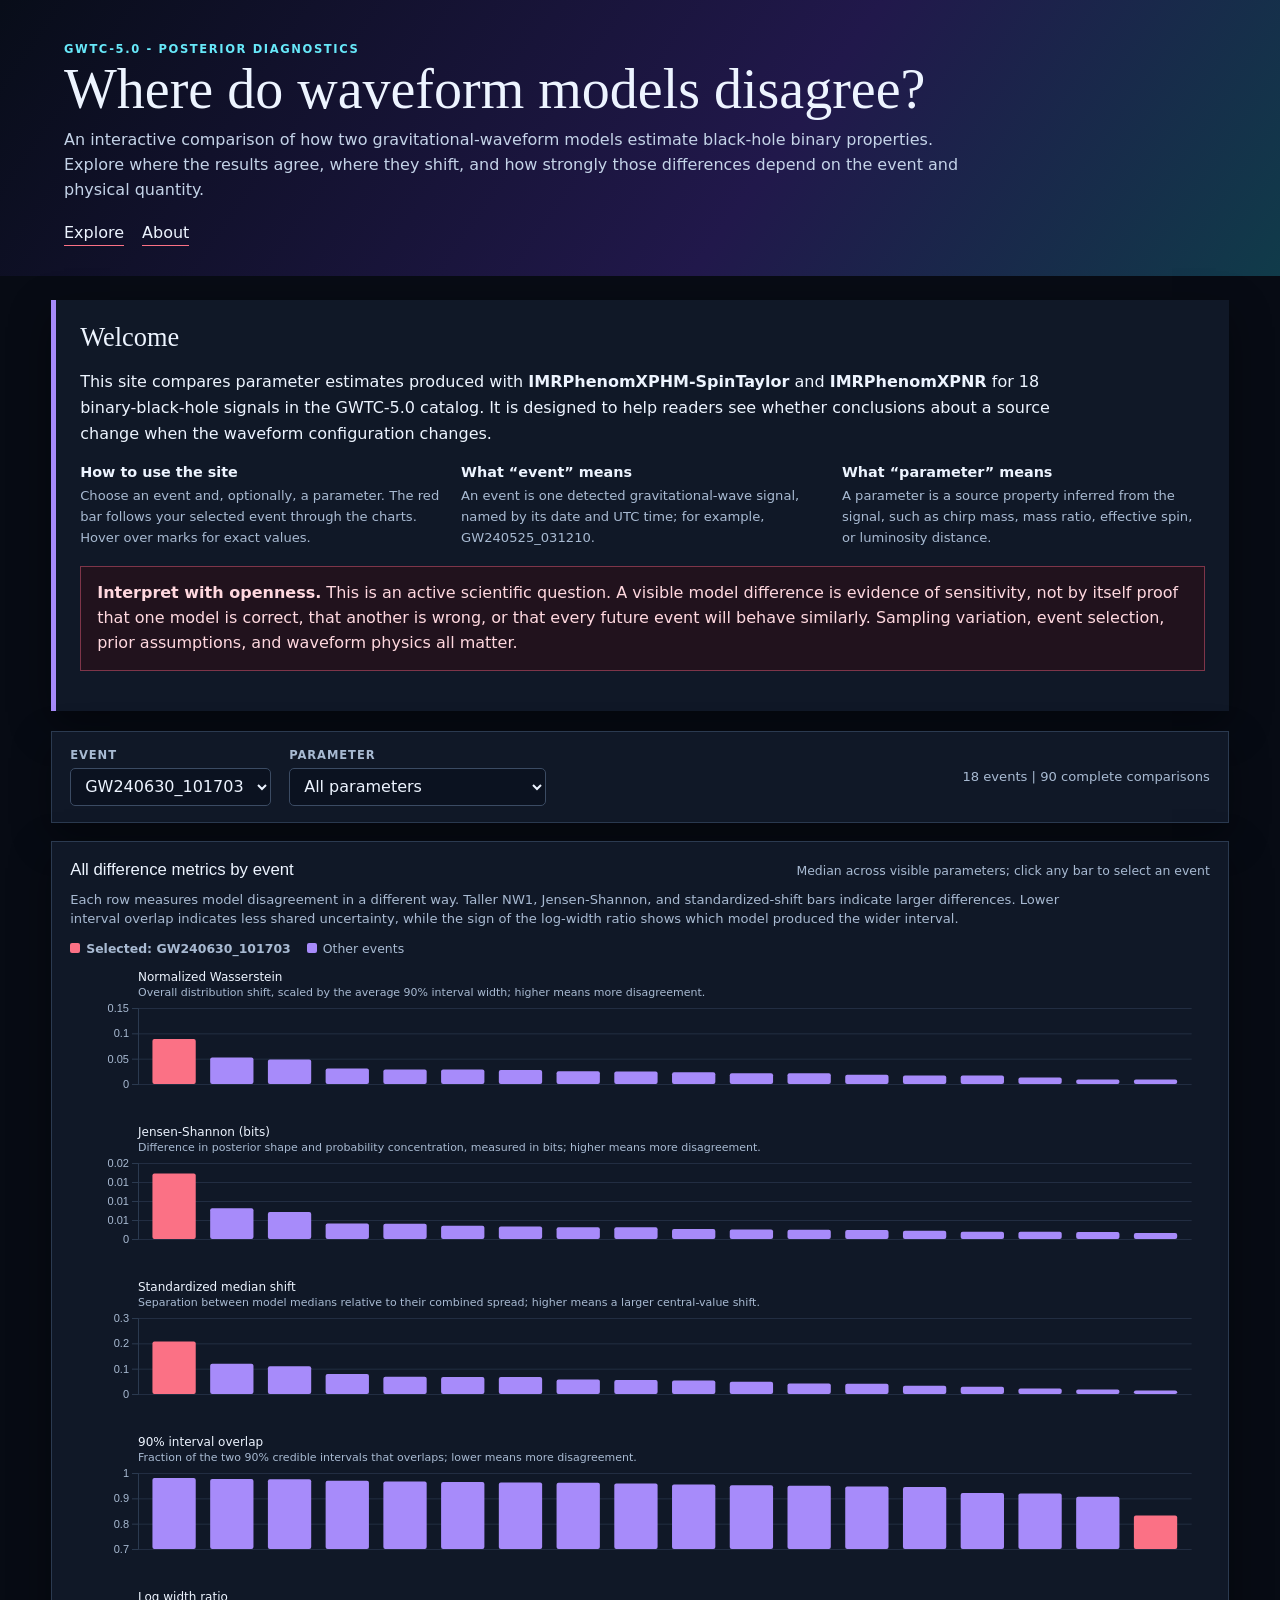
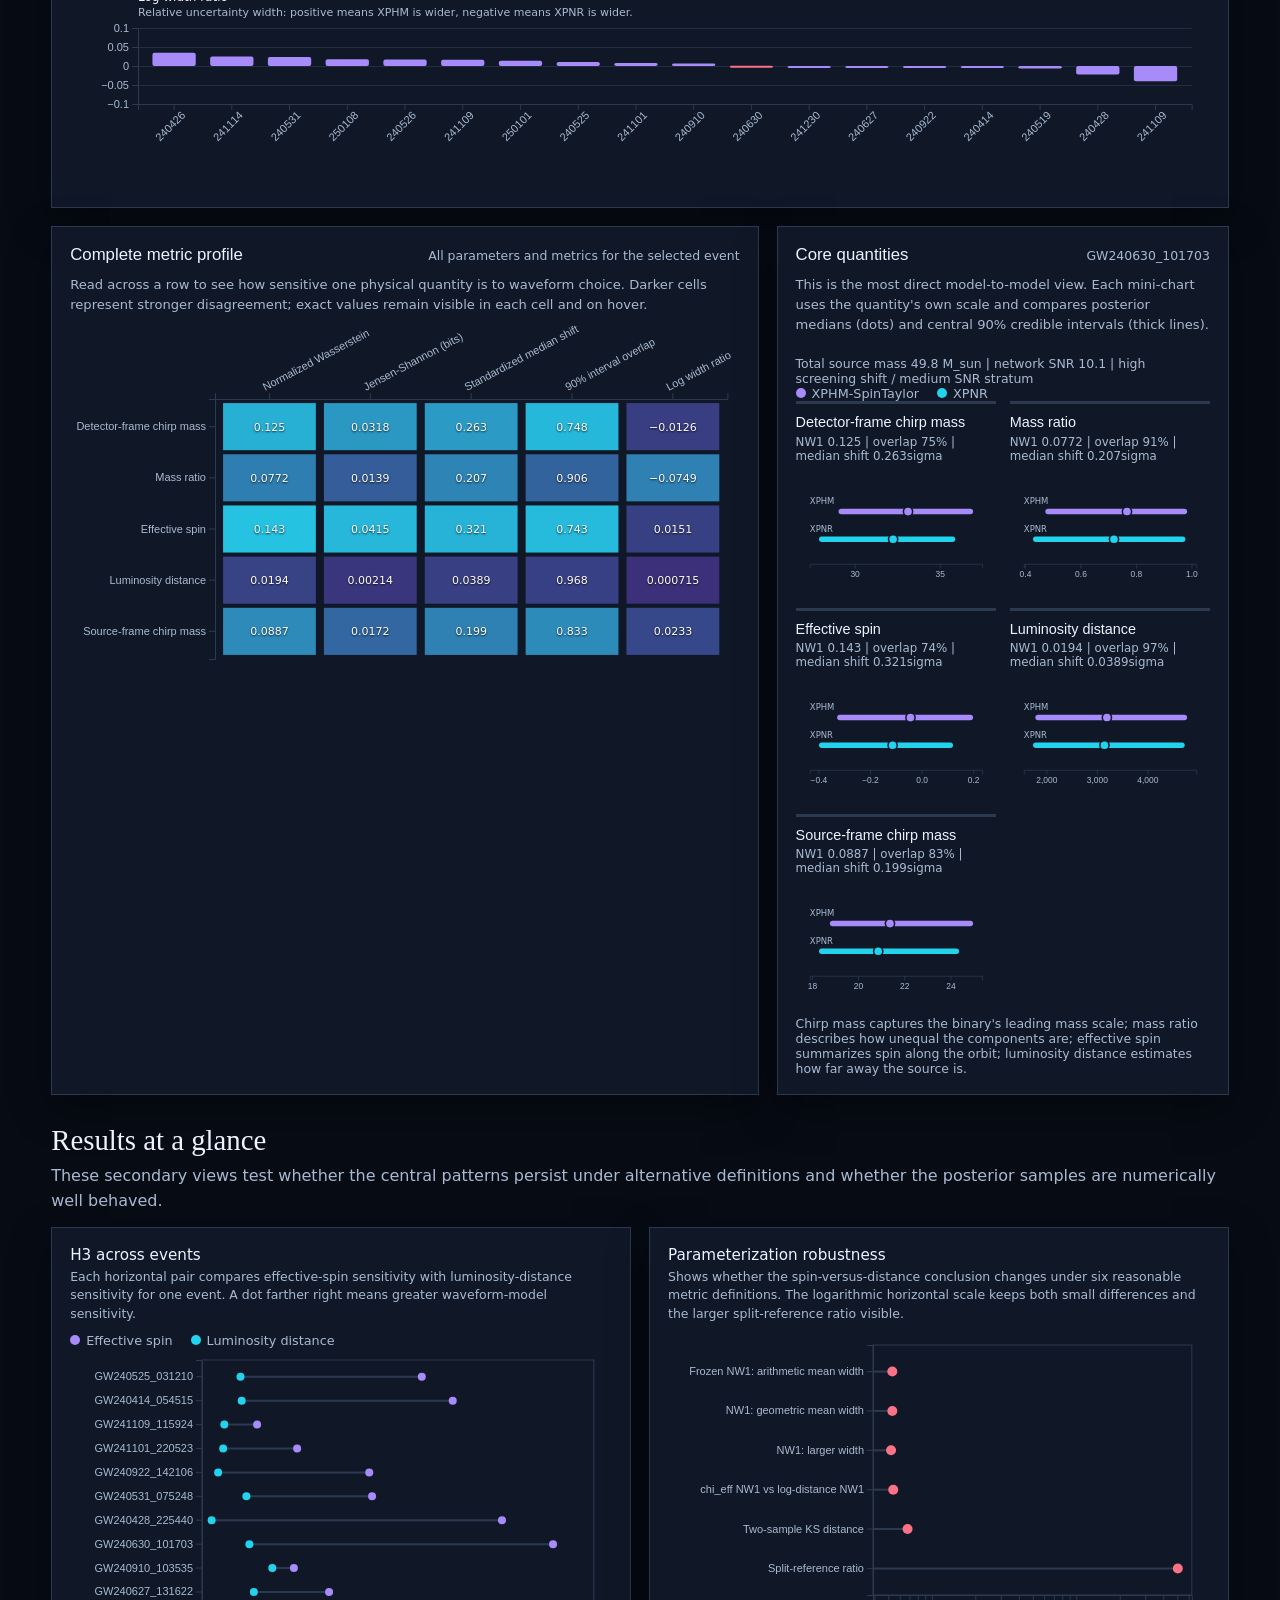
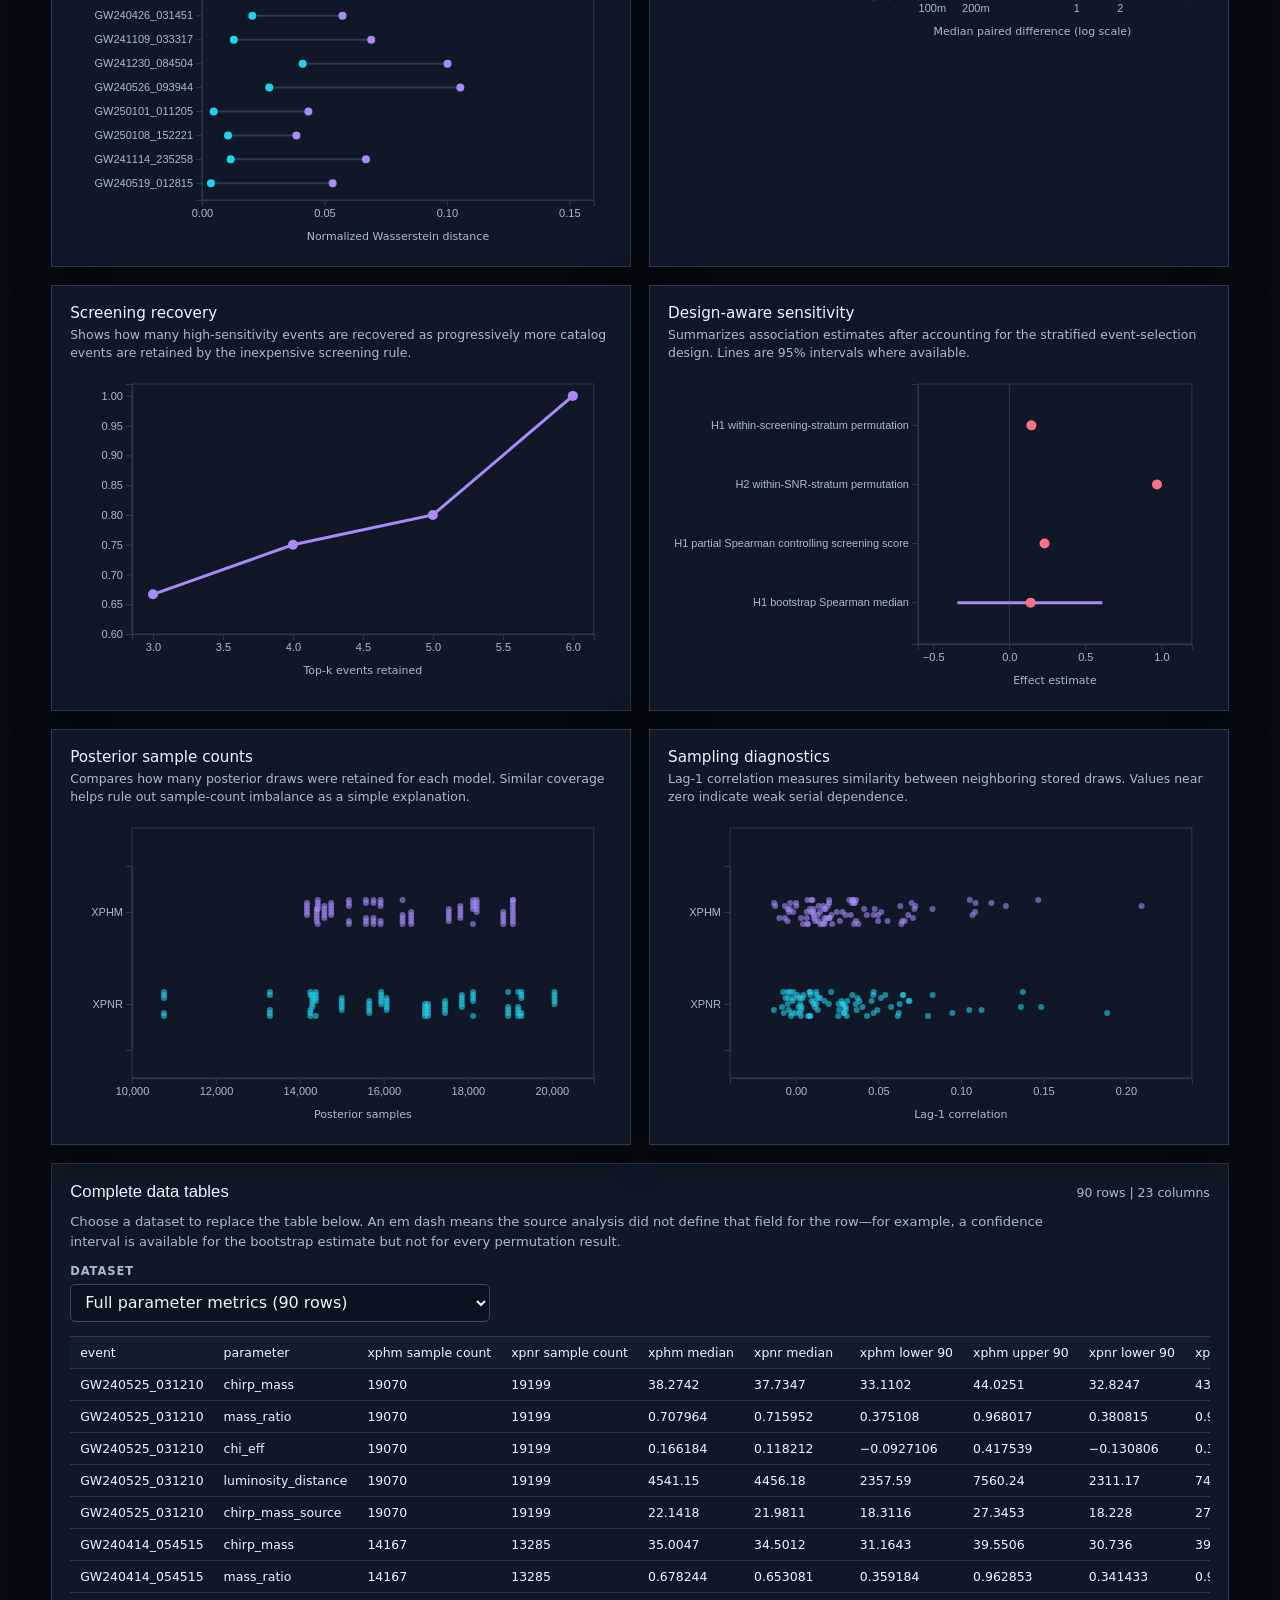
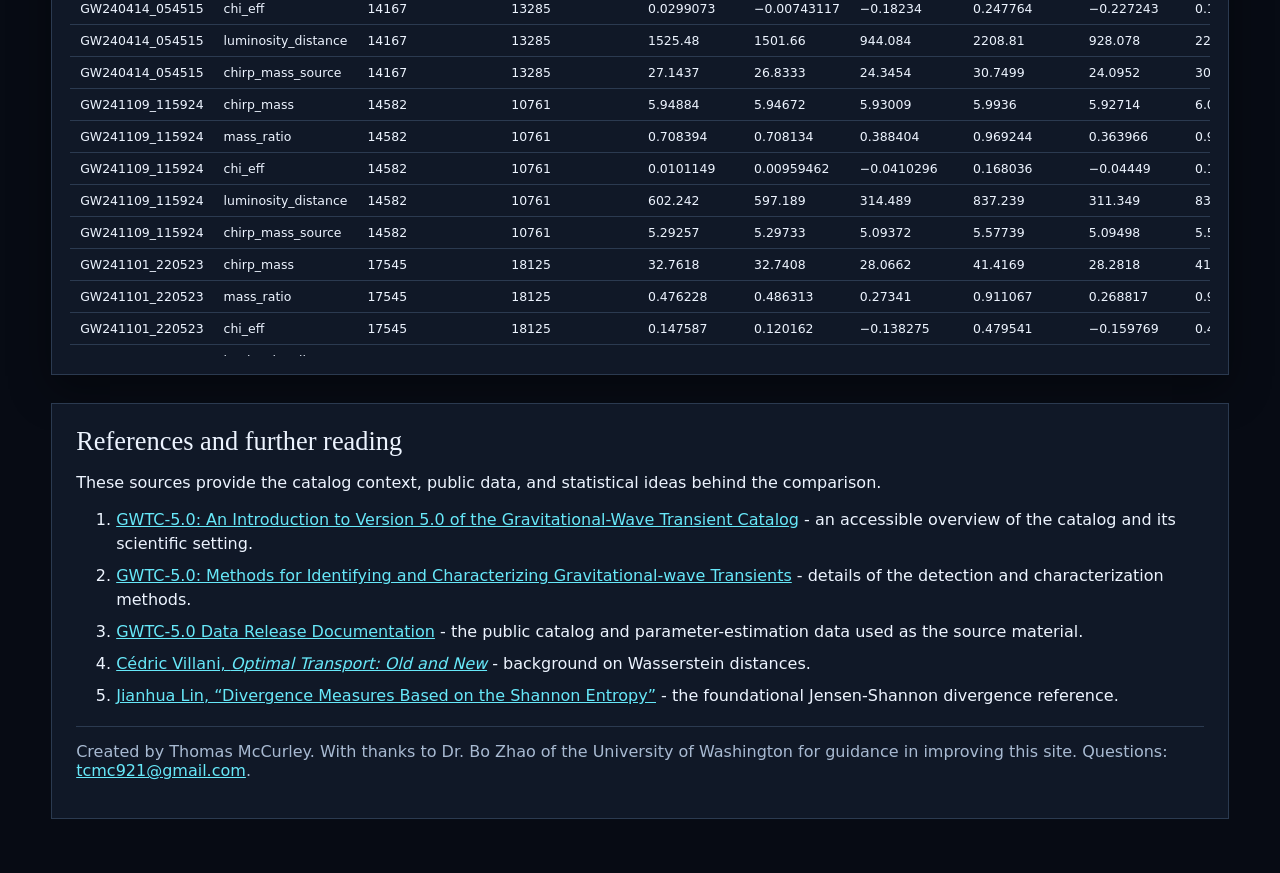
==== commit 01bb615d: "Refactor code structure for improved readability and maintainability" ====
--- a/waveform-comparison/index.html
+++ b/waveform-comparison/index.html
@@ -9,22 +9,21 @@
 !function(t,n){"object"==typeof exports&&"undefined"!=typeof module?n(exports):"function"==typeof define&&define.amd?define(["exports"],n):n((t="undefined"!=typeof globalThis?globalThis:t||self).d3=t.d3||{})}(this,(function(t){"use strict";function n(t,n){return null==t||null==n?NaN:t<n?-1:t>n?1:t>=n?0:NaN}function e(t,n){return null==t||null==n?NaN:n<t?-1:n>t?1:n>=t?0:NaN}function r(t){let r,o,a;function u(t,n,e=0,i=t.length){if(e<i){if(0!==r(n,n))return i;do{const r=e+i>>>1;o(t[r],n)<0?e=r+1:i=r}while(e<i)}return e}return 2!==t.length?(r=n,o=(e,r)=>n(t(e),r),a=(n,e)=>t(n)-e):(r=t===n||t===e?t:i,o=t,a=t),{left:u,center:function(t,n,e=0,r=t.length){const i=u(t,n,e,r-1);return i>e&&a(t[i-1],n)>-a(t[i],n)?i-1:i},right:function(t,n,e=0,i=t.length){if(e<i){if(0!==r(n,n))return i;do{const r=e+i>>>1;o(t[r],n)<=0?e=r+1:i=r}while(e<i)}return e}}}function i(){return 0}function o(t){return null===t?NaN:+t}const a=r(n),u=a.right,c=a.left,f=r(o).center;var s=u;const l=d(y),h=d((function(t){const n=y(t);return(t,e,r,i,o)=>{n(t,e,(r<<=2)+0,(i<<=2)+0,o<<=2),n(t,e,r+1,i+1,o),n(t,e,r+2,i+2,o),n(t,e,r+3,i+3,o)}}));function d(t){return function(n,e,r=e){if(!((e=+e)>=0))throw new RangeError("invalid rx");if(!((r=+r)>=0))throw new RangeError("invalid ry");let{data:i,width:o,height:a}=n;if(!((o=Math.floor(o))>=0))throw new RangeError("invalid width");if(!((a=Math.floor(void 0!==a?a:i.length/o))>=0))throw new RangeError("invalid height");if(!o||!a||!e&&!r)return n;const u=e&&t(e),c=r&&t(r),f=i.slice();return u&&c?(p(u,f,i,o,a),p(u,i,f,o,a),p(u,f,i,o,a),g(c,i,f,o,a),g(c,f,i,o,a),g(c,i,f,o,a)):u?(p(u,i,f,o,a),p(u,f,i,o,a),p(u,i,f,o,a)):c&&(g(c,i,f,o,a),g(c,f,i,o,a),g(c,i,f,o,a)),n}}function p(t,n,e,r,i){for(let o=0,a=r*i;o<a;)t(n,e,o,o+=r,1)}function g(t,n,e,r,i){for(let o=0,a=r*i;o<r;++o)t(n,e,o,o+a,r)}function y(t){const n=Math.floor(t);if(n===t)return function(t){const n=2*t+1;return(e,r,i,o,a)=>{if(!((o-=a)>=i))return;let u=t*r[i];const c=a*t;for(let t=i,n=i+c;t<n;t+=a)u+=r[Math.min(o,t)];for(let t=i,f=o;t<=f;t+=a)u+=r[Math.min(o,t+c)],e[t]=u/n,u-=r[Math.max(i,t-c)]}}(t);const e=t-n,r=2*t+1;return(t,i,o,a,u)=>{if(!((a-=u)>=o))return;let c=n*i[o];const f=u*n,s=f+u;for(let t=o,n=o+f;t<n;t+=u)c+=i[Math.min(a,t)];for(let n=o,l=a;n<=l;n+=u)c+=i[Math.min(a,n+f)],t[n]=(c+e*(i[Math.max(o,n-s)]+i[Math.min(a,n+s)]))/r,c-=i[Math.max(o,n-f)]}}function v(t,n){let e=0;if(void 0===n)for(let n of t)null!=n&&(n=+n)>=n&&++e;else{let r=-1;for(let i of t)null!=(i=n(i,++r,t))&&(i=+i)>=i&&++e}return e}function _(t){return 0|t.length}function b(t){return!(t>0)}function m(t){return"object"!=typeof t||"length"in t?t:Array.from(t)}function x(t,n){let e,r=0,i=0,o=0;if(void 0===n)for(let n of t)null!=n&&(n=+n)>=n&&(e=n-i,i+=e/++r,o+=e*(n-i));else{let a=-1;for(let u of t)null!=(u=n(u,++a,t))&&(u=+u)>=u&&(e=u-i,i+=e/++r,o+=e*(u-i))}if(r>1)return o/(r-1)}function w(t,n){const e=x(t,n);return e?Math.sqrt(e):e}function M(t,n){let e,r;if(void 0===n)for(const n of t)null!=n&&(void 0===e?n>=n&&(e=r=n):(e>n&&(e=n),r<n&&(r=n)));else{let i=-1;for(let o of t)null!=(o=n(o,++i,t))&&(void 0===e?o>=o&&(e=r=o):(e>o&&(e=o),r<o&&(r=o)))}return[e,r]}class T{constructor(){this._partials=new Float64Array(32),this._n=0}add(t){const n=this._partials;let e=0;for(let r=0;r<this._n&&r<32;r++){const i=n[r],o=t+i,a=Math.abs(t)<Math.abs(i)?t-(o-i):i-(o-t);a&&(n[e++]=a),t=o}return n[e]=t,this._n=e+1,this}valueOf(){const t=this._partials;let n,e,r,i=this._n,o=0;if(i>0){for(o=t[--i];i>0&&(n=o,e=t[--i],o=n+e,r=e-(o-n),!r););i>0&&(r<0&&t[i-1]<0||r>0&&t[i-1]>0)&&(e=2*r,n=o+e,e==n-o&&(o=n))}return o}}class InternMap extends Map{constructor(t,n=N){if(super(),Object.defineProperties(this,{_intern:{value:new Map},_key:{value:n}}),null!=t)for(const[n,e]of t)this.set(n,e)}get(t){return super.get(A(this,t))}has(t){return super.has(A(this,t))}set(t,n){return super.set(S(this,t),n)}delete(t){return super.delete(E(this,t))}}class InternSet extends Set{constructor(t,n=N){if(super(),Object.defineProperties(this,{_intern:{value:new Map},_key:{value:n}}),null!=t)for(const n of t)this.add(n)}has(t){return super.has(A(this,t))}add(t){return super.add(S(this,t))}delete(t){return super.delete(E(this,t))}}function A({_intern:t,_key:n},e){const r=n(e);return t.has(r)?t.get(r):e}function S({_intern:t,_key:n},e){const r=n(e);return t.has(r)?t.get(r):(t.set(r,e),e)}function E({_intern:t,_key:n},e){const r=n(e);return t.has(r)&&(e=t.get(r),t.delete(r)),e}function N(t){return null!==t&&"object"==typeof t?t.valueOf():t}function k(t){return t}function C(t,...n){return F(t,k,k,n)}function P(t,...n){return F(t,Array.from,k,n)}function z(t,n){for(let e=1,r=n.length;e<r;++e)t=t.flatMap((t=>t.pop().map((([n,e])=>[...t,n,e]))));return t}function $(t,n,...e){return F(t,k,n,e)}function D(t,n,...e){return F(t,Array.from,n,e)}function R(t){if(1!==t.length)throw new Error("duplicate key");return t[0]}function F(t,n,e,r){return function t(i,o){if(o>=r.length)return e(i);const a=new InternMap,u=r[o++];let c=-1;for(const t of i){const n=u(t,++c,i),e=a.get(n);e?e.push(t):a.set(n,[t])}for(const[n,e]of a)a.set(n,t(e,o));return n(a)}(t,0)}function q(t,n){return Array.from(n,(n=>t[n]))}function U(t,...n){if("function"!=typeof t[Symbol.iterator])throw new TypeError("values is not iterable");t=Array.from(t);let[e]=n;if(e&&2!==e.length||n.length>1){const r=Uint32Array.from(t,((t,n)=>n));return n.length>1?(n=n.map((n=>t.map(n))),r.sort(((t,e)=>{for(const r of n){const n=O(r[t],r[e]);if(n)return n}}))):(e=t.map(e),r.sort(((t,n)=>O(e[t],e[n])))),q(t,r)}return t.sort(I(e))}function I(t=n){if(t===n)return O;if("function"!=typeof t)throw new TypeError("compare is not a function");return(n,e)=>{const r=t(n,e);return r||0===r?r:(0===t(e,e))-(0===t(n,n))}}function O(t,n){return(null==t||!(t>=t))-(null==n||!(n>=n))||(t<n?-1:t>n?1:0)}var B=Array.prototype.slice;function Y(t){return()=>t}const L=Math.sqrt(50),j=Math.sqrt(10),H=Math.sqrt(2);function X(t,n,e){const r=(n-t)/Math.max(0,e),i=Math.floor(Math.log10(r)),o=r/Math.pow(10,i),a=o>=L?10:o>=j?5:o>=H?2:1;let u,c,f;return i<0?(f=Math.pow(10,-i)/a,u=Math.round(t*f),c=Math.round(n*f),u/f<t&&++u,c/f>n&&--c,f=-f):(f=Math.pow(10,i)*a,u=Math.round(t/f),c=Math.round(n/f),u*f<t&&++u,c*f>n&&--c),c<u&&.5<=e&&e<2?X(t,n,2*e):[u,c,f]}function G(t,n,e){if(!((e=+e)>0))return[];if((t=+t)===(n=+n))return[t];const r=n<t,[i,o,a]=r?X(n,t,e):X(t,n,e);if(!(o>=i))return[];const u=o-i+1,c=new Array(u);if(r)if(a<0)for(let t=0;t<u;++t)c[t]=(o-t)/-a;else for(let t=0;t<u;++t)c[t]=(o-t)*a;else if(a<0)for(let t=0;t<u;++t)c[t]=(i+t)/-a;else for(let t=0;t<u;++t)c[t]=(i+t)*a;return c}function V(t,n,e){return X(t=+t,n=+n,e=+e)[2]}function W(t,n,e){e=+e;const r=(n=+n)<(t=+t),i=r?V(n,t,e):V(t,n,e);return(r?-1:1)*(i<0?1/-i:i)}function Z(t,n,e){let r;for(;;){const i=V(t,n,e);if(i===r||0===i||!isFinite(i))return[t,n];i>0?(t=Math.floor(t/i)*i,n=Math.ceil(n/i)*i):i<0&&(t=Math.ceil(t*i)/i,n=Math.floor(n*i)/i),r=i}}function K(t){return Math.max(1,Math.ceil(Math.log(v(t))/Math.LN2)+1)}function Q(){var t=k,n=M,e=K;function r(r){Array.isArray(r)||(r=Array.from(r));var i,o,a,u=r.length,c=new Array(u);for(i=0;i<u;++i)c[i]=t(r[i],i,r);var f=n(c),l=f[0],h=f[1],d=e(c,l,h);if(!Array.isArray(d)){const t=h,e=+d;if(n===M&&([l,h]=Z(l,h,e)),(d=G(l,h,e))[0]<=l&&(a=V(l,h,e)),d[d.length-1]>=h)if(t>=h&&n===M){const t=V(l,h,e);isFinite(t)&&(t>0?h=(Math.floor(h/t)+1)*t:t<0&&(h=(Math.ceil(h*-t)+1)/-t))}else d.pop()}for(var p=d.length,g=0,y=p;d[g]<=l;)++g;for(;d[y-1]>h;)--y;(g||y<p)&&(d=d.slice(g,y),p=y-g);var v,_=new Array(p+1);for(i=0;i<=p;++i)(v=_[i]=[]).x0=i>0?d[i-1]:l,v.x1=i<p?d[i]:h;if(isFinite(a)){if(a>0)for(i=0;i<u;++i)null!=(o=c[i])&&l<=o&&o<=h&&_[Math.min(p,Math.floor((o-l)/a))].push(r[i]);else if(a<0)for(i=0;i<u;++i)if(null!=(o=c[i])&&l<=o&&o<=h){const t=Math.floor((l-o)*a);_[Math.min(p,t+(d[t]<=o))].push(r[i])}}else for(i=0;i<u;++i)null!=(o=c[i])&&l<=o&&o<=h&&_[s(d,o,0,p)].push(r[i]);return _}return r.value=function(n){return arguments.length?(t="function"==typeof n?n:Y(n),r):t},r.domain=function(t){return arguments.length?(n="function"==typeof t?t:Y([t[0],t[1]]),r):n},r.thresholds=function(t){return arguments.length?(e="function"==typeof t?t:Y(Array.isArray(t)?B.call(t):t),r):e},r}function J(t,n){let e;if(void 0===n)for(const n of t)null!=n&&(e<n||void 0===e&&n>=n)&&(e=n);else{let r=-1;for(let i of t)null!=(i=n(i,++r,t))&&(e<i||void 0===e&&i>=i)&&(e=i)}return e}function tt(t,n){let e,r=-1,i=-1;if(void 0===n)for(const n of t)++i,null!=n&&(e<n||void 0===e&&n>=n)&&(e=n,r=i);else for(let o of t)null!=(o=n(o,++i,t))&&(e<o||void 0===e&&o>=o)&&(e=o,r=i);return r}function nt(t,n){let e;if(void 0===n)for(const n of t)null!=n&&(e>n||void 0===e&&n>=n)&&(e=n);else{let r=-1;for(let i of t)null!=(i=n(i,++r,t))&&(e>i||void 0===e&&i>=i)&&(e=i)}return e}function et(t,n){let e,r=-1,i=-1;if(void 0===n)for(const n of t)++i,null!=n&&(e>n||void 0===e&&n>=n)&&(e=n,r=i);else for(let o of t)null!=(o=n(o,++i,t))&&(e>o||void 0===e&&o>=o)&&(e=o,r=i);return r}function rt(t,n,e=0,r=1/0,i){if(n=Math.floor(n),e=Math.floor(Math.max(0,e)),r=Math.floor(Math.min(t.length-1,r)),!(e<=n&&n<=r))return t;for(i=void 0===i?O:I(i);r>e;){if(r-e>600){const o=r-e+1,a=n-e+1,u=Math.log(o),c=.5*Math.exp(2*u/3),f=.5*Math.sqrt(u*c*(o-c)/o)*(a-o/2<0?-1:1);rt(t,n,Math.max(e,Math.floor(n-a*c/o+f)),Math.min(r,Math.floor(n+(o-a)*c/o+f)),i)}const o=t[n];let a=e,u=r;for(it(t,e,n),i(t[r],o)>0&&it(t,e,r);a<u;){for(it(t,a,u),++a,--u;i(t[a],o)<0;)++a;for(;i(t[u],o)>0;)--u}0===i(t[e],o)?it(t,e,u):(++u,it(t,u,r)),u<=n&&(e=u+1),n<=u&&(r=u-1)}return t}function it(t,n,e){const r=t[n];t[n]=t[e],t[e]=r}function ot(t,e=n){let r,i=!1;if(1===e.length){let o;for(const a of t){const t=e(a);(i?n(t,o)>0:0===n(t,t))&&(r=a,o=t,i=!0)}}else for(const n of t)(i?e(n,r)>0:0===e(n,n))&&(r=n,i=!0);return r}function at(t,n,e){if(t=Float64Array.from(function*(t,n){if(void 0===n)for(let n of t)null!=n&&(n=+n)>=n&&(yield n);else{let e=-1;for(let r of t)null!=(r=n(r,++e,t))&&(r=+r)>=r&&(yield r)}}(t,e)),(r=t.length)&&!isNaN(n=+n)){if(n<=0||r<2)return nt(t);if(n>=1)return J(t);var r,i=(r-1)*n,o=Math.floor(i),a=J(rt(t,o).subarray(0,o+1));return a+(nt(t.subarray(o+1))-a)*(i-o)}}function ut(t,n,e=o){if((r=t.length)&&!isNaN(n=+n)){if(n<=0||r<2)return+e(t[0],0,t);if(n>=1)return+e(t[r-1],r-1,t);var r,i=(r-1)*n,a=Math.floor(i),u=+e(t[a],a,t);return u+(+e(t[a+1],a+1,t)-u)*(i-a)}}function ct(t,n,e=o){if(!isNaN(n=+n)){if(r=Float64Array.from(t,((n,r)=>o(e(t[r],r,t)))),n<=0)return et(r);if(n>=1)return tt(r);var r,i=Uint32Array.from(t,((t,n)=>n)),a=r.length-1,u=Math.floor(a*n);return rt(i,u,0,a,((t,n)=>O(r[t],r[n]))),(u=ot(i.subarray(0,u+1),(t=>r[t])))>=0?u:-1}}function ft(t){return Array.from(function*(t){for(const n of t)yield*n}(t))}function st(t,n){return[t,n]}function lt(t,n,e){t=+t,n=+n,e=(i=arguments.length)<2?(n=t,t=0,1):i<3?1:+e;for(var r=-1,i=0|Math.max(0,Math.ceil((n-t)/e)),o=new Array(i);++r<i;)o[r]=t+r*e;return o}function ht(t,e=n){if(1===e.length)return et(t,e);let r,i=-1,o=-1;for(const n of t)++o,(i<0?0===e(n,n):e(n,r)<0)&&(r=n,i=o);return i}var dt=pt(Math.random);function pt(t){return function(n,e=0,r=n.length){let i=r-(e=+e);for(;i;){const r=t()*i--|0,o=n[i+e];n[i+e]=n[r+e],n[r+e]=o}return n}}function gt(t){if(!(i=t.length))return[];for(var n=-1,e=nt(t,yt),r=new Array(e);++n<e;)for(var i,o=-1,a=r[n]=new Array(i);++o<i;)a[o]=t[o][n];return r}function yt(t){return t.length}function vt(t){return t instanceof InternSet?t:new InternSet(t)}function _t(t,n){const e=t[Symbol.iterator](),r=new Set;for(const t of n){const n=bt(t);if(r.has(n))continue;let i,o;for(;({value:i,done:o}=e.next());){if(o)return!1;const t=bt(i);if(r.add(t),Object.is(n,t))break}}return!0}function bt(t){return null!==t&&"object"==typeof t?t.valueOf():t}function mt(t){return t}var xt=1,wt=2,Mt=3,Tt=4,At=1e-6;function St(t){return"translate("+t+",0)"}function Et(t){return"translate(0,"+t+")"}function Nt(t){return n=>+t(n)}function kt(t,n){return n=Math.max(0,t.bandwidth()-2*n)/2,t.round()&&(n=Math.round(n)),e=>+t(e)+n}function Ct(){return!this.__axis}function Pt(t,n){var e=[],r=null,i=null,o=6,a=6,u=3,c="undefined"!=typeof window&&window.devicePixelRatio>1?0:.5,f=t===xt||t===Tt?-1:1,s=t===Tt||t===wt?"x":"y",l=t===xt||t===Mt?St:Et;function h(h){var d=null==r?n.ticks?n.ticks.apply(n,e):n.domain():r,p=null==i?n.tickFormat?n.tickFormat.apply(n,e):mt:i,g=Math.max(o,0)+u,y=n.range(),v=+y[0]+c,_=+y[y.length-1]+c,b=(n.bandwidth?kt:Nt)(n.copy(),c),m=h.selection?h.selection():h,x=m.selectAll(".domain").data([null]),w=m.selectAll(".tick").data(d,n).order(),M=w.exit(),T=w.enter().append("g").attr("class","tick"),A=w.select("line"),S=w.select("text");x=x.merge(x.enter().insert("path",".tick").attr("class","domain").attr("stroke","currentColor")),w=w.merge(T),A=A.merge(T.append("line").attr("stroke","currentColor").attr(s+"2",f*o)),S=S.merge(T.append("text").attr("fill","currentColor").attr(s,f*g).attr("dy",t===xt?"0em":t===Mt?"0.71em":"0.32em")),h!==m&&(x=x.transition(h),w=w.transition(h),A=A.transition(h),S=S.transition(h),M=M.transition(h).attr("opacity",At).attr("transform",(function(t){return isFinite(t=b(t))?l(t+c):this.getAttribute("transform")})),T.attr("opacity",At).attr("transform",(function(t){var n=this.parentNode.__axis;return l((n&&isFinite(n=n(t))?n:b(t))+c)}))),M.remove(),x.attr("d",t===Tt||t===wt?a?"M"+f*a+","+v+"H"+c+"V"+_+"H"+f*a:"M"+c+","+v+"V"+_:a?"M"+v+","+f*a+"V"+c+"H"+_+"V"+f*a:"M"+v+","+c+"H"+_),w.attr("opacity",1).attr("transform",(function(t){return l(b(t)+c)})),A.attr(s+"2",f*o),S.attr(s,f*g).text(p),m.filter(Ct).attr("fill","none").attr("font-size",10).attr("font-family","sans-serif").attr("text-anchor",t===wt?"start":t===Tt?"end":"middle"),m.each((function(){this.__axis=b}))}return h.scale=function(t){return arguments.length?(n=t,h):n},h.ticks=function(){return e=Array.from(arguments),h},h.tickArguments=function(t){return arguments.length?(e=null==t?[]:Array.from(t),h):e.slice()},h.tickValues=function(t){return arguments.length?(r=null==t?null:Array.from(t),h):r&&r.slice()},h.tickFormat=function(t){return arguments.length?(i=t,h):i},h.tickSize=function(t){return arguments.length?(o=a=+t,h):o},h.tickSizeInner=function(t){return arguments.length?(o=+t,h):o},h.tickSizeOuter=function(t){return arguments.length?(a=+t,h):a},h.tickPadding=function(t){return arguments.length?(u=+t,h):u},h.offset=function(t){return arguments.length?(c=+t,h):c},h}var zt={value:()=>{}};function $t(){for(var t,n=0,e=arguments.length,r={};n<e;++n){if(!(t=arguments[n]+"")||t in r||/[\s.]/.test(t))throw new Error("illegal type: "+t);r[t]=[]}return new Dt(r)}function Dt(t){this._=t}function Rt(t,n){for(var e,r=0,i=t.length;r<i;++r)if((e=t[r]).name===n)return e.value}function Ft(t,n,e){for(var r=0,i=t.length;r<i;++r)if(t[r].name===n){t[r]=zt,t=t.slice(0,r).concat(t.slice(r+1));break}return null!=e&&t.push({name:n,value:e}),t}Dt.prototype=$t.prototype={constructor:Dt,on:function(t,n){var e,r,i=this._,o=(r=i,(t+"").trim().split(/^|\s+/).map((function(t){var n="",e=t.indexOf(".");if(e>=0&&(n=t.slice(e+1),t=t.slice(0,e)),t&&!r.hasOwnProperty(t))throw new Error("unknown type: "+t);return{type:t,name:n}}))),a=-1,u=o.length;if(!(arguments.length<2)){if(null!=n&&"function"!=typeof n)throw new Error("invalid callback: "+n);for(;++a<u;)if(e=(t=o[a]).type)i[e]=Ft(i[e],t.name,n);else if(null==n)for(e in i)i[e]=Ft(i[e],t.name,null);return this}for(;++a<u;)if((e=(t=o[a]).type)&&(e=Rt(i[e],t.name)))return e},copy:function(){var t={},n=this._;for(var e in n)t[e]=n[e].slice();return new Dt(t)},call:function(t,n){if((e=arguments.length-2)>0)for(var e,r,i=new Array(e),o=0;o<e;++o)i[o]=arguments[o+2];if(!this._.hasOwnProperty(t))throw new Error("unknown type: "+t);for(o=0,e=(r=this._[t]).length;o<e;++o)r[o].value.apply(n,i)},apply:function(t,n,e){if(!this._.hasOwnProperty(t))throw new Error("unknown type: "+t);for(var r=this._[t],i=0,o=r.length;i<o;++i)r[i].value.apply(n,e)}};var qt="http://www.w3.org/1999/xhtml",Ut={svg:"http://www.w3.org/2000/svg",xhtml:qt,xlink:"http://www.w3.org/1999/xlink",xml:"http://www.w3.org/XML/1998/namespace",xmlns:"http://www.w3.org/2000/xmlns/"};function It(t){var n=t+="",e=n.indexOf(":");return e>=0&&"xmlns"!==(n=t.slice(0,e))&&(t=t.slice(e+1)),Ut.hasOwnProperty(n)?{space:Ut[n],local:t}:t}function Ot(t){return function(){var n=this.ownerDocument,e=this.namespaceURI;return e===qt&&n.documentElement.namespaceURI===qt?n.createElement(t):n.createElementNS(e,t)}}function Bt(t){return function(){return this.ownerDocument.createElementNS(t.space,t.local)}}function Yt(t){var n=It(t);return(n.local?Bt:Ot)(n)}function Lt(){}function jt(t){return null==t?Lt:function(){return this.querySelector(t)}}function Ht(t){return null==t?[]:Array.isArray(t)?t:Array.from(t)}function Xt(){return[]}function Gt(t){return null==t?Xt:function(){return this.querySelectorAll(t)}}function Vt(t){return function(){return this.matches(t)}}function Wt(t){return function(n){return n.matches(t)}}var Zt=Array.prototype.find;function Kt(){return this.firstElementChild}var Qt=Array.prototype.filter;function Jt(){return Array.from(this.children)}function tn(t){return new Array(t.length)}function nn(t,n){this.ownerDocument=t.ownerDocument,this.namespaceURI=t.namespaceURI,this._next=null,this._parent=t,this.__data__=n}function en(t,n,e,r,i,o){for(var a,u=0,c=n.length,f=o.length;u<f;++u)(a=n[u])?(a.__data__=o[u],r[u]=a):e[u]=new nn(t,o[u]);for(;u<c;++u)(a=n[u])&&(i[u]=a)}function rn(t,n,e,r,i,o,a){var u,c,f,s=new Map,l=n.length,h=o.length,d=new Array(l);for(u=0;u<l;++u)(c=n[u])&&(d[u]=f=a.call(c,c.__data__,u,n)+"",s.has(f)?i[u]=c:s.set(f,c));for(u=0;u<h;++u)f=a.call(t,o[u],u,o)+"",(c=s.get(f))?(r[u]=c,c.__data__=o[u],s.delete(f)):e[u]=new nn(t,o[u]);for(u=0;u<l;++u)(c=n[u])&&s.get(d[u])===c&&(i[u]=c)}function on(t){return t.__data__}function an(t){return"object"==typeof t&&"length"in t?t:Array.from(t)}function un(t,n){return t<n?-1:t>n?1:t>=n?0:NaN}function cn(t){return function(){this.removeAttribute(t)}}function fn(t){return function(){this.removeAttributeNS(t.space,t.local)}}function sn(t,n){return function(){this.setAttribute(t,n)}}function ln(t,n){return function(){this.setAttributeNS(t.space,t.local,n)}}function hn(t,n){return function(){var e=n.apply(this,arguments);null==e?this.removeAttribute(t):this.setAttribute(t,e)}}function dn(t,n){return function(){var e=n.apply(this,arguments);null==e?this.removeAttributeNS(t.space,t.local):this.setAttributeNS(t.space,t.local,e)}}function pn(t){return t.ownerDocument&&t.ownerDocument.defaultView||t.document&&t||t.defaultView}function gn(t){return function(){this.style.removeProperty(t)}}function yn(t,n,e){return function(){this.style.setProperty(t,n,e)}}function vn(t,n,e){return function(){var r=n.apply(this,arguments);null==r?this.style.removeProperty(t):this.style.setProperty(t,r,e)}}function _n(t,n){return t.style.getPropertyValue(n)||pn(t).getComputedStyle(t,null).getPropertyValue(n)}function bn(t){return function(){delete this[t]}}function mn(t,n){return function(){this[t]=n}}function xn(t,n){return function(){var e=n.apply(this,arguments);null==e?delete this[t]:this[t]=e}}function wn(t){return t.trim().split(/^|\s+/)}function Mn(t){return t.classList||new Tn(t)}function Tn(t){this._node=t,this._names=wn(t.getAttribute("class")||"")}function An(t,n){for(var e=Mn(t),r=-1,i=n.length;++r<i;)e.add(n[r])}function Sn(t,n){for(var e=Mn(t),r=-1,i=n.length;++r<i;)e.remove(n[r])}function En(t){return function(){An(this,t)}}function Nn(t){return function(){Sn(this,t)}}function kn(t,n){return function(){(n.apply(this,arguments)?An:Sn)(this,t)}}function Cn(){this.textContent=""}function Pn(t){return function(){this.textContent=t}}function zn(t){return function(){var n=t.apply(this,arguments);this.textContent=null==n?"":n}}function $n(){this.innerHTML=""}function Dn(t){return function(){this.innerHTML=t}}function Rn(t){return function(){var n=t.apply(this,arguments);this.innerHTML=null==n?"":n}}function Fn(){this.nextSibling&&this.parentNode.appendChild(this)}function qn(){this.previousSibling&&this.parentNode.insertBefore(this,this.parentNode.firstChild)}function Un(){return null}function In(){var t=this.parentNode;t&&t.removeChild(this)}function On(){var t=this.cloneNode(!1),n=this.parentNode;return n?n.insertBefore(t,this.nextSibling):t}function Bn(){var t=this.cloneNode(!0),n=this.parentNode;return n?n.insertBefore(t,this.nextSibling):t}function Yn(t){return function(){var n=this.__on;if(n){for(var e,r=0,i=-1,o=n.length;r<o;++r)e=n[r],t.type&&e.type!==t.type||e.name!==t.name?n[++i]=e:this.removeEventListener(e.type,e.listener,e.options);++i?n.length=i:delete this.__on}}}function Ln(t,n,e){return function(){var r,i=this.__on,o=function(t){return function(n){t.call(this,n,this.__data__)}}(n);if(i)for(var a=0,u=i.length;a<u;++a)if((r=i[a]).type===t.type&&r.name===t.name)return this.removeEventListener(r.type,r.listener,r.options),this.addEventListener(r.type,r.listener=o,r.options=e),void(r.value=n);this.addEventListener(t.type,o,e),r={type:t.type,name:t.name,value:n,listener:o,options:e},i?i.push(r):this.__on=[r]}}function jn(t,n,e){var r=pn(t),i=r.CustomEvent;"function"==typeof i?i=new i(n,e):(i=r.document.createEvent("Event"),e?(i.initEvent(n,e.bubbles,e.cancelable),i.detail=e.detail):i.initEvent(n,!1,!1)),t.dispatchEvent(i)}function Hn(t,n){return function(){return jn(this,t,n)}}function Xn(t,n){return function(){return jn(this,t,n.apply(this,arguments))}}nn.prototype={constructor:nn,appendChild:function(t){return this._parent.insertBefore(t,this._next)},insertBefore:function(t,n){return this._parent.insertBefore(t,n)},querySelector:function(t){return this._parent.querySelector(t)},querySelectorAll:function(t){return this._parent.querySelectorAll(t)}},Tn.prototype={add:function(t){this._names.indexOf(t)<0&&(this._names.push(t),this._node.setAttribute("class",this._names.join(" ")))},remove:function(t){var n=this._names.indexOf(t);n>=0&&(this._names.splice(n,1),this._node.setAttribute("class",this._names.join(" ")))},contains:function(t){return this._names.indexOf(t)>=0}};var Gn=[null];function Vn(t,n){this._groups=t,this._parents=n}function Wn(){return new Vn([[document.documentElement]],Gn)}function Zn(t){return"string"==typeof t?new Vn([[document.querySelector(t)]],[document.documentElement]):new Vn([[t]],Gn)}Vn.prototype=Wn.prototype={constructor:Vn,select:function(t){"function"!=typeof t&&(t=jt(t));for(var n=this._groups,e=n.length,r=new Array(e),i=0;i<e;++i)for(var o,a,u=n[i],c=u.length,f=r[i]=new Array(c),s=0;s<c;++s)(o=u[s])&&(a=t.call(o,o.__data__,s,u))&&("__data__"in o&&(a.__data__=o.__data__),f[s]=a);return new Vn(r,this._parents)},selectAll:function(t){t="function"==typeof t?function(t){return function(){return Ht(t.apply(this,arguments))}}(t):Gt(t);for(var n=this._groups,e=n.length,r=[],i=[],o=0;o<e;++o)for(var a,u=n[o],c=u.length,f=0;f<c;++f)(a=u[f])&&(r.push(t.call(a,a.__data__,f,u)),i.push(a));return new Vn(r,i)},selectChild:function(t){return this.select(null==t?Kt:function(t){return function(){return Zt.call(this.children,t)}}("function"==typeof t?t:Wt(t)))},selectChildren:function(t){return this.selectAll(null==t?Jt:function(t){return function(){return Qt.call(this.children,t)}}("function"==typeof t?t:Wt(t)))},filter:function(t){"function"!=typeof t&&(t=Vt(t));for(var n=this._groups,e=n.length,r=new Array(e),i=0;i<e;++i)for(var o,a=n[i],u=a.length,c=r[i]=[],f=0;f<u;++f)(o=a[f])&&t.call(o,o.__data__,f,a)&&c.push(o);return new Vn(r,this._parents)},data:function(t,n){if(!arguments.length)return Array.from(this,on);var e=n?rn:en,r=this._parents,i=this._groups;"function"!=typeof t&&(t=function(t){return function(){return t}}(t));for(var o=i.length,a=new Array(o),u=new Array(o),c=new Array(o),f=0;f<o;++f){var s=r[f],l=i[f],h=l.length,d=an(t.call(s,s&&s.__data__,f,r)),p=d.length,g=u[f]=new Array(p),y=a[f]=new Array(p);e(s,l,g,y,c[f]=new Array(h),d,n);for(var v,_,b=0,m=0;b<p;++b)if(v=g[b]){for(b>=m&&(m=b+1);!(_=y[m])&&++m<p;);v._next=_||null}}return(a=new Vn(a,r))._enter=u,a._exit=c,a},enter:function(){return new Vn(this._enter||this._groups.map(tn),this._parents)},exit:function(){return new Vn(this._exit||this._groups.map(tn),this._parents)},join:function(t,n,e){var r=this.enter(),i=this,o=this.exit();return"function"==typeof t?(r=t(r))&&(r=r.selection()):r=r.append(t+""),null!=n&&(i=n(i))&&(i=i.selection()),null==e?o.remove():e(o),r&&i?r.merge(i).order():i},merge:function(t){for(var n=t.selection?t.selection():t,e=this._groups,r=n._groups,i=e.length,o=r.length,a=Math.min(i,o),u=new Array(i),c=0;c<a;++c)for(var f,s=e[c],l=r[c],h=s.length,d=u[c]=new Array(h),p=0;p<h;++p)(f=s[p]||l[p])&&(d[p]=f);for(;c<i;++c)u[c]=e[c];return new Vn(u,this._parents)},selection:function(){return this},order:function(){for(var t=this._groups,n=-1,e=t.length;++n<e;)for(var r,i=t[n],o=i.length-1,a=i[o];--o>=0;)(r=i[o])&&(a&&4^r.compareDocumentPosition(a)&&a.parentNode.insertBefore(r,a),a=r);return this},sort:function(t){function n(n,e){return n&&e?t(n.__data__,e.__data__):!n-!e}t||(t=un);for(var e=this._groups,r=e.length,i=new Array(r),o=0;o<r;++o){for(var a,u=e[o],c=u.length,f=i[o]=new Array(c),s=0;s<c;++s)(a=u[s])&&(f[s]=a);f.sort(n)}return new Vn(i,this._parents).order()},call:function(){var t=arguments[0];return arguments[0]=this,t.apply(null,arguments),this},nodes:function(){return Array.from(this)},node:function(){for(var t=this._groups,n=0,e=t.length;n<e;++n)for(var r=t[n],i=0,o=r.length;i<o;++i){var a=r[i];if(a)return a}return null},size:function(){let t=0;for(const n of this)++t;return t},empty:function(){return!this.node()},each:function(t){for(var n=this._groups,e=0,r=n.length;e<r;++e)for(var i,o=n[e],a=0,u=o.length;a<u;++a)(i=o[a])&&t.call(i,i.__data__,a,o);return this},attr:function(t,n){var e=It(t);if(arguments.length<2){var r=this.node();return e.local?r.getAttributeNS(e.space,e.local):r.getAttribute(e)}return this.each((null==n?e.local?fn:cn:"function"==typeof n?e.local?dn:hn:e.local?ln:sn)(e,n))},style:function(t,n,e){return arguments.length>1?this.each((null==n?gn:"function"==typeof n?vn:yn)(t,n,null==e?"":e)):_n(this.node(),t)},property:function(t,n){return arguments.length>1?this.each((null==n?bn:"function"==typeof n?xn:mn)(t,n)):this.node()[t]},classed:function(t,n){var e=wn(t+"");if(arguments.length<2){for(var r=Mn(this.node()),i=-1,o=e.length;++i<o;)if(!r.contains(e[i]))return!1;return!0}return this.each(("function"==typeof n?kn:n?En:Nn)(e,n))},text:function(t){return arguments.length?this.each(null==t?Cn:("function"==typeof t?zn:Pn)(t)):this.node().textContent},html:function(t){return arguments.length?this.each(null==t?$n:("function"==typeof t?Rn:Dn)(t)):this.node().innerHTML},raise:function(){return this.each(Fn)},lower:function(){return this.each(qn)},append:function(t){var n="function"==typeof t?t:Yt(t);return this.select((function(){return this.appendChild(n.apply(this,arguments))}))},insert:function(t,n){var e="function"==typeof t?t:Yt(t),r=null==n?Un:"function"==typeof n?n:jt(n);return this.select((function(){return this.insertBefore(e.apply(this,arguments),r.apply(this,arguments)||null)}))},remove:function(){return this.each(In)},clone:function(t){return this.select(t?Bn:On)},datum:function(t){return arguments.length?this.property("__data__",t):this.node().__data__},on:function(t,n,e){var r,i,o=function(t){return t.trim().split(/^|\s+/).map((function(t){var n="",e=t.indexOf(".");return e>=0&&(n=t.slice(e+1),t=t.slice(0,e)),{type:t,name:n}}))}(t+""),a=o.length;if(!(arguments.length<2)){for(u=n?Ln:Yn,r=0;r<a;++r)this.each(u(o[r],n,e));return this}var u=this.node().__on;if(u)for(var c,f=0,s=u.length;f<s;++f)for(r=0,c=u[f];r<a;++r)if((i=o[r]).type===c.type&&i.name===c.name)return c.value},dispatch:function(t,n){return this.each(("function"==typeof n?Xn:Hn)(t,n))},[Symbol.iterator]:function*(){for(var t=this._groups,n=0,e=t.length;n<e;++n)for(var r,i=t[n],o=0,a=i.length;o<a;++o)(r=i[o])&&(yield r)}};var Kn=0;function Qn(){return new Jn}function Jn(){this._="@"+(++Kn).toString(36)}function te(t){let n;for(;n=t.sourceEvent;)t=n;return t}function ne(t,n){if(t=te(t),void 0===n&&(n=t.currentTarget),n){var e=n.ownerSVGElement||n;if(e.createSVGPoint){var r=e.createSVGPoint();return r.x=t.clientX,r.y=t.clientY,[(r=r.matrixTransform(n.getScreenCTM().inverse())).x,r.y]}if(n.getBoundingClientRect){var i=n.getBoundingClientRect();return[t.clientX-i.left-n.clientLeft,t.clientY-i.top-n.clientTop]}}return[t.pageX,t.pageY]}Jn.prototype=Qn.prototype={constructor:Jn,get:function(t){for(var n=this._;!(n in t);)if(!(t=t.parentNode))return;return t[n]},set:function(t,n){return t[this._]=n},remove:function(t){return this._ in t&&delete t[this._]},toString:function(){return this._}};const ee={passive:!1},re={capture:!0,passive:!1};function ie(t){t.stopImmediatePropagation()}function oe(t){t.preventDefault(),t.stopImmediatePropagation()}function ae(t){var n=t.document.documentElement,e=Zn(t).on("dragstart.drag",oe,re);"onselectstart"in n?e.on("selectstart.drag",oe,re):(n.__noselect=n.style.MozUserSelect,n.style.MozUserSelect="none")}function ue(t,n){var e=t.document.documentElement,r=Zn(t).on("dragstart.drag",null);n&&(r.on("click.drag",oe,re),setTimeout((function(){r.on("click.drag",null)}),0)),"onselectstart"in e?r.on("selectstart.drag",null):(e.style.MozUserSelect=e.__noselect,delete e.__noselect)}var ce=t=>()=>t;function fe(t,{sourceEvent:n,subject:e,target:r,identifier:i,active:o,x:a,y:u,dx:c,dy:f,dispatch:s}){Object.defineProperties(this,{type:{value:t,enumerable:!0,configurable:!0},sourceEvent:{value:n,enumerable:!0,configurable:!0},subject:{value:e,enumerable:!0,configurable:!0},target:{value:r,enumerable:!0,configurable:!0},identifier:{value:i,enumerable:!0,configurable:!0},active:{value:o,enumerable:!0,configurable:!0},x:{value:a,enumerable:!0,configurable:!0},y:{value:u,enumerable:!0,configurable:!0},dx:{value:c,enumerable:!0,configurable:!0},dy:{value:f,enumerable:!0,configurable:!0},_:{value:s}})}function se(t){return!t.ctrlKey&&!t.button}function le(){return this.parentNode}function he(t,n){return null==n?{x:t.x,y:t.y}:n}function de(){return navigator.maxTouchPoints||"ontouchstart"in this}function pe(t,n,e){t.prototype=n.prototype=e,e.constructor=t}function ge(t,n){var e=Object.create(t.prototype);for(var r in n)e[r]=n[r];return e}function ye(){}fe.prototype.on=function(){var t=this._.on.apply(this._,arguments);return t===this._?this:t};var ve=.7,_e=1/ve,be="\\s*([+-]?\\d+)\\s*",me="\\s*([+-]?(?:\\d*\\.)?\\d+(?:[eE][+-]?\\d+)?)\\s*",xe="\\s*([+-]?(?:\\d*\\.)?\\d+(?:[eE][+-]?\\d+)?)%\\s*",we=/^#([0-9a-f]{3,8})$/,Me=new RegExp(`^rgb\\(${be},${be},${be}\\)$`),Te=new RegExp(`^rgb\\(${xe},${xe},${xe}\\)$`),Ae=new RegExp(`^rgba\\(${be},${be},${be},${me}\\)$`),Se=new RegExp(`^rgba\\(${xe},${xe},${xe},${me}\\)$`),Ee=new RegExp(`^hsl\\(${me},${xe},${xe}\\)$`),Ne=new RegExp(`^hsla\\(${me},${xe},${xe},${me}\\)$`),ke={aliceblue:15792383,antiquewhite:16444375,aqua:65535,aquamarine:8388564,azure:15794175,beige:16119260,bisque:16770244,black:0,blanchedalmond:16772045,blue:255,blueviolet:9055202,brown:10824234,burlywood:14596231,cadetblue:6266528,chartreuse:8388352,chocolate:13789470,coral:16744272,cornflowerblue:6591981,cornsilk:16775388,crimson:14423100,cyan:65535,darkblue:139,darkcyan:35723,darkgoldenrod:12092939,darkgray:11119017,darkgreen:25600,darkgrey:11119017,darkkhaki:12433259,darkmagenta:9109643,darkolivegreen:5597999,darkorange:16747520,darkorchid:10040012,darkred:9109504,darksalmon:15308410,darkseagreen:9419919,darkslateblue:4734347,darkslategray:3100495,darkslategrey:3100495,darkturquoise:52945,darkviolet:9699539,deeppink:16716947,deepskyblue:49151,dimgray:6908265,dimgrey:6908265,dodgerblue:2003199,firebrick:11674146,floralwhite:16775920,forestgreen:2263842,fuchsia:16711935,gainsboro:14474460,ghostwhite:16316671,gold:16766720,goldenrod:14329120,gray:8421504,green:32768,greenyellow:11403055,grey:8421504,honeydew:15794160,hotpink:16738740,indianred:13458524,indigo:4915330,ivory:16777200,khaki:15787660,lavender:15132410,lavenderblush:16773365,lawngreen:8190976,lemonchiffon:16775885,lightblue:11393254,lightcoral:15761536,lightcyan:14745599,lightgoldenrodyellow:16448210,lightgray:13882323,lightgreen:9498256,lightgrey:13882323,lightpink:16758465,lightsalmon:16752762,lightseagreen:2142890,lightskyblue:8900346,lightslategray:7833753,lightslategrey:7833753,lightsteelblue:11584734,lightyellow:16777184,lime:65280,limegreen:3329330,linen:16445670,magenta:16711935,maroon:8388608,mediumaquamarine:6737322,mediumblue:205,mediumorchid:12211667,mediumpurple:9662683,mediumseagreen:3978097,mediumslateblue:8087790,mediumspringgreen:64154,mediumturquoise:4772300,mediumvioletred:13047173,midnightblue:1644912,mintcream:16121850,mistyrose:16770273,moccasin:16770229,navajowhite:16768685,navy:128,oldlace:16643558,olive:8421376,olivedrab:7048739,orange:16753920,orangered:16729344,orchid:14315734,palegoldenrod:15657130,palegreen:10025880,paleturquoise:11529966,palevioletred:14381203,papayawhip:16773077,peachpuff:16767673,peru:13468991,pink:16761035,plum:14524637,powderblue:11591910,purple:8388736,rebeccapurple:6697881,red:16711680,rosybrown:12357519,royalblue:4286945,saddlebrown:9127187,salmon:16416882,sandybrown:16032864,seagreen:3050327,seashell:16774638,sienna:10506797,silver:12632256,skyblue:8900331,slateblue:6970061,slategray:7372944,slategrey:7372944,snow:16775930,springgreen:65407,steelblue:4620980,tan:13808780,teal:32896,thistle:14204888,tomato:16737095,turquoise:4251856,violet:15631086,wheat:16113331,white:16777215,whitesmoke:16119285,yellow:16776960,yellowgreen:10145074};function Ce(){return this.rgb().formatHex()}function Pe(){return this.rgb().formatRgb()}function ze(t){var n,e;return t=(t+"").trim().toLowerCase(),(n=we.exec(t))?(e=n[1].length,n=parseInt(n[1],16),6===e?$e(n):3===e?new qe(n>>8&15|n>>4&240,n>>4&15|240&n,(15&n)<<4|15&n,1):8===e?De(n>>24&255,n>>16&255,n>>8&255,(255&n)/255):4===e?De(n>>12&15|n>>8&240,n>>8&15|n>>4&240,n>>4&15|240&n,((15&n)<<4|15&n)/255):null):(n=Me.exec(t))?new qe(n[1],n[2],n[3],1):(n=Te.exec(t))?new qe(255*n[1]/100,255*n[2]/100,255*n[3]/100,1):(n=Ae.exec(t))?De(n[1],n[2],n[3],n[4]):(n=Se.exec(t))?De(255*n[1]/100,255*n[2]/100,255*n[3]/100,n[4]):(n=Ee.exec(t))?Le(n[1],n[2]/100,n[3]/100,1):(n=Ne.exec(t))?Le(n[1],n[2]/100,n[3]/100,n[4]):ke.hasOwnProperty(t)?$e(ke[t]):"transparent"===t?new qe(NaN,NaN,NaN,0):null}function $e(t){return new qe(t>>16&255,t>>8&255,255&t,1)}function De(t,n,e,r){return r<=0&&(t=n=e=NaN),new qe(t,n,e,r)}function Re(t){return t instanceof ye||(t=ze(t)),t?new qe((t=t.rgb()).r,t.g,t.b,t.opacity):new qe}function Fe(t,n,e,r){return 1===arguments.length?Re(t):new qe(t,n,e,null==r?1:r)}function qe(t,n,e,r){this.r=+t,this.g=+n,this.b=+e,this.opacity=+r}function Ue(){return`#${Ye(this.r)}${Ye(this.g)}${Ye(this.b)}`}function Ie(){const t=Oe(this.opacity);return`${1===t?"rgb(":"rgba("}${Be(this.r)}, ${Be(this.g)}, ${Be(this.b)}${1===t?")":`, ${t})`}`}function Oe(t){return isNaN(t)?1:Math.max(0,Math.min(1,t))}function Be(t){return Math.max(0,Math.min(255,Math.round(t)||0))}function Ye(t){return((t=Be(t))<16?"0":"")+t.toString(16)}function Le(t,n,e,r){return r<=0?t=n=e=NaN:e<=0||e>=1?t=n=NaN:n<=0&&(t=NaN),new Xe(t,n,e,r)}function je(t){if(t instanceof Xe)return new Xe(t.h,t.s,t.l,t.opacity);if(t instanceof ye||(t=ze(t)),!t)return new Xe;if(t instanceof Xe)return t;var n=(t=t.rgb()).r/255,e=t.g/255,r=t.b/255,i=Math.min(n,e,r),o=Math.max(n,e,r),a=NaN,u=o-i,c=(o+i)/2;return u?(a=n===o?(e-r)/u+6*(e<r):e===o?(r-n)/u+2:(n-e)/u+4,u/=c<.5?o+i:2-o-i,a*=60):u=c>0&&c<1?0:a,new Xe(a,u,c,t.opacity)}function He(t,n,e,r){return 1===arguments.length?je(t):new Xe(t,n,e,null==r?1:r)}function Xe(t,n,e,r){this.h=+t,this.s=+n,this.l=+e,this.opacity=+r}function Ge(t){return(t=(t||0)%360)<0?t+360:t}function Ve(t){return Math.max(0,Math.min(1,t||0))}function We(t,n,e){return 255*(t<60?n+(e-n)*t/60:t<180?e:t<240?n+(e-n)*(240-t)/60:n)}pe(ye,ze,{copy(t){return Object.assign(new this.constructor,this,t)},displayable(){return this.rgb().displayable()},hex:Ce,formatHex:Ce,formatHex8:function(){return this.rgb().formatHex8()},formatHsl:function(){return je(this).formatHsl()},formatRgb:Pe,toString:Pe}),pe(qe,Fe,ge(ye,{brighter(t){return t=null==t?_e:Math.pow(_e,t),new qe(this.r*t,this.g*t,this.b*t,this.opacity)},darker(t){return t=null==t?ve:Math.pow(ve,t),new qe(this.r*t,this.g*t,this.b*t,this.opacity)},rgb(){return this},clamp(){return new qe(Be(this.r),Be(this.g),Be(this.b),Oe(this.opacity))},displayable(){return-.5<=this.r&&this.r<255.5&&-.5<=this.g&&this.g<255.5&&-.5<=this.b&&this.b<255.5&&0<=this.opacity&&this.opacity<=1},hex:Ue,formatHex:Ue,formatHex8:function(){return`#${Ye(this.r)}${Ye(this.g)}${Ye(this.b)}${Ye(255*(isNaN(this.opacity)?1:this.opacity))}`},formatRgb:Ie,toString:Ie})),pe(Xe,He,ge(ye,{brighter(t){return t=null==t?_e:Math.pow(_e,t),new Xe(this.h,this.s,this.l*t,this.opacity)},darker(t){return t=null==t?ve:Math.pow(ve,t),new Xe(this.h,this.s,this.l*t,this.opacity)},rgb(){var t=this.h%360+360*(this.h<0),n=isNaN(t)||isNaN(this.s)?0:this.s,e=this.l,r=e+(e<.5?e:1-e)*n,i=2*e-r;return new qe(We(t>=240?t-240:t+120,i,r),We(t,i,r),We(t<120?t+240:t-120,i,r),this.opacity)},clamp(){return new Xe(Ge(this.h),Ve(this.s),Ve(this.l),Oe(this.opacity))},displayable(){return(0<=this.s&&this.s<=1||isNaN(this.s))&&0<=this.l&&this.l<=1&&0<=this.opacity&&this.opacity<=1},formatHsl(){const t=Oe(this.opacity);return`${1===t?"hsl(":"hsla("}${Ge(this.h)}, ${100*Ve(this.s)}%, ${100*Ve(this.l)}%${1===t?")":`, ${t})`}`}}));const Ze=Math.PI/180,Ke=180/Math.PI,Qe=.96422,Je=1,tr=.82521,nr=4/29,er=6/29,rr=3*er*er,ir=er*er*er;function or(t){if(t instanceof ur)return new ur(t.l,t.a,t.b,t.opacity);if(t instanceof pr)return gr(t);t instanceof qe||(t=Re(t));var n,e,r=lr(t.r),i=lr(t.g),o=lr(t.b),a=cr((.2225045*r+.7168786*i+.0606169*o)/Je);return r===i&&i===o?n=e=a:(n=cr((.4360747*r+.3850649*i+.1430804*o)/Qe),e=cr((.0139322*r+.0971045*i+.7141733*o)/tr)),new ur(116*a-16,500*(n-a),200*(a-e),t.opacity)}function ar(t,n,e,r){return 1===arguments.length?or(t):new ur(t,n,e,null==r?1:r)}function ur(t,n,e,r){this.l=+t,this.a=+n,this.b=+e,this.opacity=+r}function cr(t){return t>ir?Math.pow(t,1/3):t/rr+nr}function fr(t){return t>er?t*t*t:rr*(t-nr)}function sr(t){return 255*(t<=.0031308?12.92*t:1.055*Math.pow(t,1/2.4)-.055)}function lr(t){return(t/=255)<=.04045?t/12.92:Math.pow((t+.055)/1.055,2.4)}function hr(t){if(t instanceof pr)return new pr(t.h,t.c,t.l,t.opacity);if(t instanceof ur||(t=or(t)),0===t.a&&0===t.b)return new pr(NaN,0<t.l&&t.l<100?0:NaN,t.l,t.opacity);var n=Math.atan2(t.b,t.a)*Ke;return new pr(n<0?n+360:n,Math.sqrt(t.a*t.a+t.b*t.b),t.l,t.opacity)}function dr(t,n,e,r){return 1===arguments.length?hr(t):new pr(t,n,e,null==r?1:r)}function pr(t,n,e,r){this.h=+t,this.c=+n,this.l=+e,this.opacity=+r}function gr(t){if(isNaN(t.h))return new ur(t.l,0,0,t.opacity);var n=t.h*Ze;return new ur(t.l,Math.cos(n)*t.c,Math.sin(n)*t.c,t.opacity)}pe(ur,ar,ge(ye,{brighter(t){return new ur(this.l+18*(null==t?1:t),this.a,this.b,this.opacity)},darker(t){return new ur(this.l-18*(null==t?1:t),this.a,this.b,this.opacity)},rgb(){var t=(this.l+16)/116,n=isNaN(this.a)?t:t+this.a/500,e=isNaN(this.b)?t:t-this.b/200;return new qe(sr(3.1338561*(n=Qe*fr(n))-1.6168667*(t=Je*fr(t))-.4906146*(e=tr*fr(e))),sr(-.9787684*n+1.9161415*t+.033454*e),sr(.0719453*n-.2289914*t+1.4052427*e),this.opacity)}})),pe(pr,dr,ge(ye,{brighter(t){return new pr(this.h,this.c,this.l+18*(null==t?1:t),this.opacity)},darker(t){return new pr(this.h,this.c,this.l-18*(null==t?1:t),this.opacity)},rgb(){return gr(this).rgb()}}));var yr=-.14861,vr=1.78277,_r=-.29227,br=-.90649,mr=1.97294,xr=mr*br,wr=mr*vr,Mr=vr*_r-br*yr;function Tr(t,n,e,r){return 1===arguments.length?function(t){if(t instanceof Ar)return new Ar(t.h,t.s,t.l,t.opacity);t instanceof qe||(t=Re(t));var n=t.r/255,e=t.g/255,r=t.b/255,i=(Mr*r+xr*n-wr*e)/(Mr+xr-wr),o=r-i,a=(mr*(e-i)-_r*o)/br,u=Math.sqrt(a*a+o*o)/(mr*i*(1-i)),c=u?Math.atan2(a,o)*Ke-120:NaN;return new Ar(c<0?c+360:c,u,i,t.opacity)}(t):new Ar(t,n,e,null==r?1:r)}function Ar(t,n,e,r){this.h=+t,this.s=+n,this.l=+e,this.opacity=+r}function Sr(t,n,e,r,i){var o=t*t,a=o*t;return((1-3*t+3*o-a)*n+(4-6*o+3*a)*e+(1+3*t+3*o-3*a)*r+a*i)/6}function Er(t){var n=t.length-1;return function(e){var r=e<=0?e=0:e>=1?(e=1,n-1):Math.floor(e*n),i=t[r],o=t[r+1],a=r>0?t[r-1]:2*i-o,u=r<n-1?t[r+2]:2*o-i;return Sr((e-r/n)*n,a,i,o,u)}}function Nr(t){var n=t.length;return function(e){var r=Math.floor(((e%=1)<0?++e:e)*n),i=t[(r+n-1)%n],o=t[r%n],a=t[(r+1)%n],u=t[(r+2)%n];return Sr((e-r/n)*n,i,o,a,u)}}pe(Ar,Tr,ge(ye,{brighter(t){return t=null==t?_e:Math.pow(_e,t),new Ar(this.h,this.s,this.l*t,this.opacity)},darker(t){return t=null==t?ve:Math.pow(ve,t),new Ar(this.h,this.s,this.l*t,this.opacity)},rgb(){var t=isNaN(this.h)?0:(this.h+120)*Ze,n=+this.l,e=isNaN(this.s)?0:this.s*n*(1-n),r=Math.cos(t),i=Math.sin(t);return new qe(255*(n+e*(yr*r+vr*i)),255*(n+e*(_r*r+br*i)),255*(n+e*(mr*r)),this.opacity)}}));var kr=t=>()=>t;function Cr(t,n){return function(e){return t+e*n}}function Pr(t,n){var e=n-t;return e?Cr(t,e>180||e<-180?e-360*Math.round(e/360):e):kr(isNaN(t)?n:t)}function zr(t){return 1==(t=+t)?$r:function(n,e){return e-n?function(t,n,e){return t=Math.pow(t,e),n=Math.pow(n,e)-t,e=1/e,function(r){return Math.pow(t+r*n,e)}}(n,e,t):kr(isNaN(n)?e:n)}}function $r(t,n){var e=n-t;return e?Cr(t,e):kr(isNaN(t)?n:t)}var Dr=function t(n){var e=zr(n);function r(t,n){var r=e((t=Fe(t)).r,(n=Fe(n)).r),i=e(t.g,n.g),o=e(t.b,n.b),a=$r(t.opacity,n.opacity);return function(n){return t.r=r(n),t.g=i(n),t.b=o(n),t.opacity=a(n),t+""}}return r.gamma=t,r}(1);function Rr(t){return function(n){var e,r,i=n.length,o=new Array(i),a=new Array(i),u=new Array(i);for(e=0;e<i;++e)r=Fe(n[e]),o[e]=r.r||0,a[e]=r.g||0,u[e]=r.b||0;return o=t(o),a=t(a),u=t(u),r.opacity=1,function(t){return r.r=o(t),r.g=a(t),r.b=u(t),r+""}}}var Fr=Rr(Er),qr=Rr(Nr);function Ur(t,n){n||(n=[]);var e,r=t?Math.min(n.length,t.length):0,i=n.slice();return function(o){for(e=0;e<r;++e)i[e]=t[e]*(1-o)+n[e]*o;return i}}function Ir(t){return ArrayBuffer.isView(t)&&!(t instanceof DataView)}function Or(t,n){var e,r=n?n.length:0,i=t?Math.min(r,t.length):0,o=new Array(i),a=new Array(r);for(e=0;e<i;++e)o[e]=Gr(t[e],n[e]);for(;e<r;++e)a[e]=n[e];return function(t){for(e=0;e<i;++e)a[e]=o[e](t);return a}}function Br(t,n){var e=new Date;return t=+t,n=+n,function(r){return e.setTime(t*(1-r)+n*r),e}}function Yr(t,n){return t=+t,n=+n,function(e){return t*(1-e)+n*e}}function Lr(t,n){var e,r={},i={};for(e in null!==t&&"object"==typeof t||(t={}),null!==n&&"object"==typeof n||(n={}),n)e in t?r[e]=Gr(t[e],n[e]):i[e]=n[e];return function(t){for(e in r)i[e]=r[e](t);return i}}var jr=/[-+]?(?:\d+\.?\d*|\.?\d+)(?:[eE][-+]?\d+)?/g,Hr=new RegExp(jr.source,"g");function Xr(t,n){var e,r,i,o=jr.lastIndex=Hr.lastIndex=0,a=-1,u=[],c=[];for(t+="",n+="";(e=jr.exec(t))&&(r=Hr.exec(n));)(i=r.index)>o&&(i=n.slice(o,i),u[a]?u[a]+=i:u[++a]=i),(e=e[0])===(r=r[0])?u[a]?u[a]+=r:u[++a]=r:(u[++a]=null,c.push({i:a,x:Yr(e,r)})),o=Hr.lastIndex;return o<n.length&&(i=n.slice(o),u[a]?u[a]+=i:u[++a]=i),u.length<2?c[0]?function(t){return function(n){return t(n)+""}}(c[0].x):function(t){return function(){return t}}(n):(n=c.length,function(t){for(var e,r=0;r<n;++r)u[(e=c[r]).i]=e.x(t);return u.join("")})}function Gr(t,n){var e,r=typeof n;return null==n||"boolean"===r?kr(n):("number"===r?Yr:"string"===r?(e=ze(n))?(n=e,Dr):Xr:n instanceof ze?Dr:n instanceof Date?Br:Ir(n)?Ur:Array.isArray(n)?Or:"function"!=typeof n.valueOf&&"function"!=typeof n.toString||isNaN(n)?Lr:Yr)(t,n)}function Vr(t,n){return t=+t,n=+n,function(e){return Math.round(t*(1-e)+n*e)}}var Wr,Zr=180/Math.PI,Kr={translateX:0,translateY:0,rotate:0,skewX:0,scaleX:1,scaleY:1};function Qr(t,n,e,r,i,o){var a,u,c;return(a=Math.sqrt(t*t+n*n))&&(t/=a,n/=a),(c=t*e+n*r)&&(e-=t*c,r-=n*c),(u=Math.sqrt(e*e+r*r))&&(e/=u,r/=u,c/=u),t*r<n*e&&(t=-t,n=-n,c=-c,a=-a),{translateX:i,translateY:o,rotate:Math.atan2(n,t)*Zr,skewX:Math.atan(c)*Zr,scaleX:a,scaleY:u}}function Jr(t,n,e,r){function i(t){return t.length?t.pop()+" ":""}return function(o,a){var u=[],c=[];return o=t(o),a=t(a),function(t,r,i,o,a,u){if(t!==i||r!==o){var c=a.push("translate(",null,n,null,e);u.push({i:c-4,x:Yr(t,i)},{i:c-2,x:Yr(r,o)})}else(i||o)&&a.push("translate("+i+n+o+e)}(o.translateX,o.translateY,a.translateX,a.translateY,u,c),function(t,n,e,o){t!==n?(t-n>180?n+=360:n-t>180&&(t+=360),o.push({i:e.push(i(e)+"rotate(",null,r)-2,x:Yr(t,n)})):n&&e.push(i(e)+"rotate("+n+r)}(o.rotate,a.rotate,u,c),function(t,n,e,o){t!==n?o.push({i:e.push(i(e)+"skewX(",null,r)-2,x:Yr(t,n)}):n&&e.push(i(e)+"skewX("+n+r)}(o.skewX,a.skewX,u,c),function(t,n,e,r,o,a){if(t!==e||n!==r){var u=o.push(i(o)+"scale(",null,",",null,")");a.push({i:u-4,x:Yr(t,e)},{i:u-2,x:Yr(n,r)})}else 1===e&&1===r||o.push(i(o)+"scale("+e+","+r+")")}(o.scaleX,o.scaleY,a.scaleX,a.scaleY,u,c),o=a=null,function(t){for(var n,e=-1,r=c.length;++e<r;)u[(n=c[e]).i]=n.x(t);return u.join("")}}}var ti=Jr((function(t){const n=new("function"==typeof DOMMatrix?DOMMatrix:WebKitCSSMatrix)(t+"");return n.isIdentity?Kr:Qr(n.a,n.b,n.c,n.d,n.e,n.f)}),"px, ","px)","deg)"),ni=Jr((function(t){return null==t?Kr:(Wr||(Wr=document.createElementNS("http://www.w3.org/2000/svg","g")),Wr.setAttribute("transform",t),(t=Wr.transform.baseVal.consolidate())?Qr((t=t.matrix).a,t.b,t.c,t.d,t.e,t.f):Kr)}),", ",")",")");function ei(t){return((t=Math.exp(t))+1/t)/2}var ri=function t(n,e,r){function i(t,i){var o,a,u=t[0],c=t[1],f=t[2],s=i[0],l=i[1],h=i[2],d=s-u,p=l-c,g=d*d+p*p;if(g<1e-12)a=Math.log(h/f)/n,o=function(t){return[u+t*d,c+t*p,f*Math.exp(n*t*a)]};else{var y=Math.sqrt(g),v=(h*h-f*f+r*g)/(2*f*e*y),_=(h*h-f*f-r*g)/(2*h*e*y),b=Math.log(Math.sqrt(v*v+1)-v),m=Math.log(Math.sqrt(_*_+1)-_);a=(m-b)/n,o=function(t){var r=t*a,i=ei(b),o=f/(e*y)*(i*function(t){return((t=Math.exp(2*t))-1)/(t+1)}(n*r+b)-function(t){return((t=Math.exp(t))-1/t)/2}(b));return[u+o*d,c+o*p,f*i/ei(n*r+b)]}}return o.duration=1e3*a*n/Math.SQRT2,o}return i.rho=function(n){var e=Math.max(.001,+n),r=e*e;return t(e,r,r*r)},i}(Math.SQRT2,2,4);function ii(t){return function(n,e){var r=t((n=He(n)).h,(e=He(e)).h),i=$r(n.s,e.s),o=$r(n.l,e.l),a=$r(n.opacity,e.opacity);return function(t){return n.h=r(t),n.s=i(t),n.l=o(t),n.opacity=a(t),n+""}}}var oi=ii(Pr),ai=ii($r);function ui(t){return function(n,e){var r=t((n=dr(n)).h,(e=dr(e)).h),i=$r(n.c,e.c),o=$r(n.l,e.l),a=$r(n.opacity,e.opacity);return function(t){return n.h=r(t),n.c=i(t),n.l=o(t),n.opacity=a(t),n+""}}}var ci=ui(Pr),fi=ui($r);function si(t){return function n(e){function r(n,r){var i=t((n=Tr(n)).h,(r=Tr(r)).h),o=$r(n.s,r.s),a=$r(n.l,r.l),u=$r(n.opacity,r.opacity);return function(t){return n.h=i(t),n.s=o(t),n.l=a(Math.pow(t,e)),n.opacity=u(t),n+""}}return e=+e,r.gamma=n,r}(1)}var li=si(Pr),hi=si($r);function di(t,n){void 0===n&&(n=t,t=Gr);for(var e=0,r=n.length-1,i=n[0],o=new Array(r<0?0:r);e<r;)o[e]=t(i,i=n[++e]);return function(t){var n=Math.max(0,Math.min(r-1,Math.floor(t*=r)));return o[n](t-n)}}var pi,gi,yi=0,vi=0,_i=0,bi=1e3,mi=0,xi=0,wi=0,Mi="object"==typeof performance&&performance.now?performance:Date,Ti="object"==typeof window&&window.requestAnimationFrame?window.requestAnimationFrame.bind(window):function(t){setTimeout(t,17)};function Ai(){return xi||(Ti(Si),xi=Mi.now()+wi)}function Si(){xi=0}function Ei(){this._call=this._time=this._next=null}function Ni(t,n,e){var r=new Ei;return r.restart(t,n,e),r}function ki(){Ai(),++yi;for(var t,n=pi;n;)(t=xi-n._time)>=0&&n._call.call(void 0,t),n=n._next;--yi}function Ci(){xi=(mi=Mi.now())+wi,yi=vi=0;try{ki()}finally{yi=0,function(){var t,n,e=pi,r=1/0;for(;e;)e._call?(r>e._time&&(r=e._time),t=e,e=e._next):(n=e._next,e._next=null,e=t?t._next=n:pi=n);gi=t,zi(r)}(),xi=0}}function Pi(){var t=Mi.now(),n=t-mi;n>bi&&(wi-=n,mi=t)}function zi(t){yi||(vi&&(vi=clearTimeout(vi)),t-xi>24?(t<1/0&&(vi=setTimeout(Ci,t-Mi.now()-wi)),_i&&(_i=clearInterval(_i))):(_i||(mi=Mi.now(),_i=setInterval(Pi,bi)),yi=1,Ti(Ci)))}function $i(t,n,e){var r=new Ei;return n=null==n?0:+n,r.restart((e=>{r.stop(),t(e+n)}),n,e),r}Ei.prototype=Ni.prototype={constructor:Ei,restart:function(t,n,e){if("function"!=typeof t)throw new TypeError("callback is not a function");e=(null==e?Ai():+e)+(null==n?0:+n),this._next||gi===this||(gi?gi._next=this:pi=this,gi=this),this._call=t,this._time=e,zi()},stop:function(){this._call&&(this._call=null,this._time=1/0,zi())}};var Di=$t("start","end","cancel","interrupt"),Ri=[],Fi=0,qi=1,Ui=2,Ii=3,Oi=4,Bi=5,Yi=6;function Li(t,n,e,r,i,o){var a=t.__transition;if(a){if(e in a)return}else t.__transition={};!function(t,n,e){var r,i=t.__transition;function o(t){e.state=qi,e.timer.restart(a,e.delay,e.time),e.delay<=t&&a(t-e.delay)}function a(o){var f,s,l,h;if(e.state!==qi)return c();for(f in i)if((h=i[f]).name===e.name){if(h.state===Ii)return $i(a);h.state===Oi?(h.state=Yi,h.timer.stop(),h.on.call("interrupt",t,t.__data__,h.index,h.group),delete i[f]):+f<n&&(h.state=Yi,h.timer.stop(),h.on.call("cancel",t,t.__data__,h.index,h.group),delete i[f])}if($i((function(){e.state===Ii&&(e.state=Oi,e.timer.restart(u,e.delay,e.time),u(o))})),e.state=Ui,e.on.call("start",t,t.__data__,e.index,e.group),e.state===Ui){for(e.state=Ii,r=new Array(l=e.tween.length),f=0,s=-1;f<l;++f)(h=e.tween[f].value.call(t,t.__data__,e.index,e.group))&&(r[++s]=h);r.length=s+1}}function u(n){for(var i=n<e.duration?e.ease.call(null,n/e.duration):(e.timer.restart(c),e.state=Bi,1),o=-1,a=r.length;++o<a;)r[o].call(t,i);e.state===Bi&&(e.on.call("end",t,t.__data__,e.index,e.group),c())}function c(){for(var r in e.state=Yi,e.timer.stop(),delete i[n],i)return;delete t.__transition}i[n]=e,e.timer=Ni(o,0,e.time)}(t,e,{name:n,index:r,group:i,on:Di,tween:Ri,time:o.time,delay:o.delay,duration:o.duration,ease:o.ease,timer:null,state:Fi})}function ji(t,n){var e=Xi(t,n);if(e.state>Fi)throw new Error("too late; already scheduled");return e}function Hi(t,n){var e=Xi(t,n);if(e.state>Ii)throw new Error("too late; already running");return e}function Xi(t,n){var e=t.__transition;if(!e||!(e=e[n]))throw new Error("transition not found");return e}function Gi(t,n){var e,r,i,o=t.__transition,a=!0;if(o){for(i in n=null==n?null:n+"",o)(e=o[i]).name===n?(r=e.state>Ui&&e.state<Bi,e.state=Yi,e.timer.stop(),e.on.call(r?"interrupt":"cancel",t,t.__data__,e.index,e.group),delete o[i]):a=!1;a&&delete t.__transition}}function Vi(t,n){var e,r;return function(){var i=Hi(this,t),o=i.tween;if(o!==e)for(var a=0,u=(r=e=o).length;a<u;++a)if(r[a].name===n){(r=r.slice()).splice(a,1);break}i.tween=r}}function Wi(t,n,e){var r,i;if("function"!=typeof e)throw new Error;return function(){var o=Hi(this,t),a=o.tween;if(a!==r){i=(r=a).slice();for(var u={name:n,value:e},c=0,f=i.length;c<f;++c)if(i[c].name===n){i[c]=u;break}c===f&&i.push(u)}o.tween=i}}function Zi(t,n,e){var r=t._id;return t.each((function(){var t=Hi(this,r);(t.value||(t.value={}))[n]=e.apply(this,arguments)})),function(t){return Xi(t,r).value[n]}}function Ki(t,n){var e;return("number"==typeof n?Yr:n instanceof ze?Dr:(e=ze(n))?(n=e,Dr):Xr)(t,n)}function Qi(t){return function(){this.removeAttribute(t)}}function Ji(t){return function(){this.removeAttributeNS(t.space,t.local)}}function to(t,n,e){var r,i,o=e+"";return function(){var a=this.getAttribute(t);return a===o?null:a===r?i:i=n(r=a,e)}}function no(t,n,e){var r,i,o=e+"";return function(){var a=this.getAttributeNS(t.space,t.local);return a===o?null:a===r?i:i=n(r=a,e)}}function eo(t,n,e){var r,i,o;return function(){var a,u,c=e(this);if(null!=c)return(a=this.getAttribute(t))===(u=c+"")?null:a===r&&u===i?o:(i=u,o=n(r=a,c));this.removeAttribute(t)}}function ro(t,n,e){var r,i,o;return function(){var a,u,c=e(this);if(null!=c)return(a=this.getAttributeNS(t.space,t.local))===(u=c+"")?null:a===r&&u===i?o:(i=u,o=n(r=a,c));this.removeAttributeNS(t.space,t.local)}}function io(t,n){var e,r;function i(){var i=n.apply(this,arguments);return i!==r&&(e=(r=i)&&function(t,n){return function(e){this.setAttributeNS(t.space,t.local,n.call(this,e))}}(t,i)),e}return i._value=n,i}function oo(t,n){var e,r;function i(){var i=n.apply(this,arguments);return i!==r&&(e=(r=i)&&function(t,n){return function(e){this.setAttribute(t,n.call(this,e))}}(t,i)),e}return i._value=n,i}function ao(t,n){return function(){ji(this,t).delay=+n.apply(this,arguments)}}function uo(t,n){return n=+n,function(){ji(this,t).delay=n}}function co(t,n){return function(){Hi(this,t).duration=+n.apply(this,arguments)}}function fo(t,n){return n=+n,function(){Hi(this,t).duration=n}}var so=Wn.prototype.constructor;function lo(t){return function(){this.style.removeProperty(t)}}var ho=0;function po(t,n,e,r){this._groups=t,this._parents=n,this._name=e,this._id=r}function go(t){return Wn().transition(t)}function yo(){return++ho}var vo=Wn.prototype;po.prototype=go.prototype={constructor:po,select:function(t){var n=this._name,e=this._id;"function"!=typeof t&&(t=jt(t));for(var r=this._groups,i=r.length,o=new Array(i),a=0;a<i;++a)for(var u,c,f=r[a],s=f.length,l=o[a]=new Array(s),h=0;h<s;++h)(u=f[h])&&(c=t.call(u,u.__data__,h,f))&&("__data__"in u&&(c.__data__=u.__data__),l[h]=c,Li(l[h],n,e,h,l,Xi(u,e)));return new po(o,this._parents,n,e)},selectAll:function(t){var n=this._name,e=this._id;"function"!=typeof t&&(t=Gt(t));for(var r=this._groups,i=r.length,o=[],a=[],u=0;u<i;++u)for(var c,f=r[u],s=f.length,l=0;l<s;++l)if(c=f[l]){for(var h,d=t.call(c,c.__data__,l,f),p=Xi(c,e),g=0,y=d.length;g<y;++g)(h=d[g])&&Li(h,n,e,g,d,p);o.push(d),a.push(c)}return new po(o,a,n,e)},selectChild:vo.selectChild,selectChildren:vo.selectChildren,filter:function(t){"function"!=typeof t&&(t=Vt(t));for(var n=this._groups,e=n.length,r=new Array(e),i=0;i<e;++i)for(var o,a=n[i],u=a.length,c=r[i]=[],f=0;f<u;++f)(o=a[f])&&t.call(o,o.__data__,f,a)&&c.push(o);return new po(r,this._parents,this._name,this._id)},merge:function(t){if(t._id!==this._id)throw new Error;for(var n=this._groups,e=t._groups,r=n.length,i=e.length,o=Math.min(r,i),a=new Array(r),u=0;u<o;++u)for(var c,f=n[u],s=e[u],l=f.length,h=a[u]=new Array(l),d=0;d<l;++d)(c=f[d]||s[d])&&(h[d]=c);for(;u<r;++u)a[u]=n[u];return new po(a,this._parents,this._name,this._id)},selection:function(){return new so(this._groups,this._parents)},transition:function(){for(var t=this._name,n=this._id,e=yo(),r=this._groups,i=r.length,o=0;o<i;++o)for(var a,u=r[o],c=u.length,f=0;f<c;++f)if(a=u[f]){var s=Xi(a,n);Li(a,t,e,f,u,{time:s.time+s.delay+s.duration,delay:0,duration:s.duration,ease:s.ease})}return new po(r,this._parents,t,e)},call:vo.call,nodes:vo.nodes,node:vo.node,size:vo.size,empty:vo.empty,each:vo.each,on:function(t,n){var e=this._id;return arguments.length<2?Xi(this.node(),e).on.on(t):this.each(function(t,n,e){var r,i,o=function(t){return(t+"").trim().split(/^|\s+/).every((function(t){var n=t.indexOf(".");return n>=0&&(t=t.slice(0,n)),!t||"start"===t}))}(n)?ji:Hi;return function(){var a=o(this,t),u=a.on;u!==r&&(i=(r=u).copy()).on(n,e),a.on=i}}(e,t,n))},attr:function(t,n){var e=It(t),r="transform"===e?ni:Ki;return this.attrTween(t,"function"==typeof n?(e.local?ro:eo)(e,r,Zi(this,"attr."+t,n)):null==n?(e.local?Ji:Qi)(e):(e.local?no:to)(e,r,n))},attrTween:function(t,n){var e="attr."+t;if(arguments.length<2)return(e=this.tween(e))&&e._value;if(null==n)return this.tween(e,null);if("function"!=typeof n)throw new Error;var r=It(t);return this.tween(e,(r.local?io:oo)(r,n))},style:function(t,n,e){var r="transform"==(t+="")?ti:Ki;return null==n?this.styleTween(t,function(t,n){var e,r,i;return function(){var o=_n(this,t),a=(this.style.removeProperty(t),_n(this,t));return o===a?null:o===e&&a===r?i:i=n(e=o,r=a)}}(t,r)).on("end.style."+t,lo(t)):"function"==typeof n?this.styleTween(t,function(t,n,e){var r,i,o;return function(){var a=_n(this,t),u=e(this),c=u+"";return null==u&&(this.style.removeProperty(t),c=u=_n(this,t)),a===c?null:a===r&&c===i?o:(i=c,o=n(r=a,u))}}(t,r,Zi(this,"style."+t,n))).each(function(t,n){var e,r,i,o,a="style."+n,u="end."+a;return function(){var c=Hi(this,t),f=c.on,s=null==c.value[a]?o||(o=lo(n)):void 0;f===e&&i===s||(r=(e=f).copy()).on(u,i=s),c.on=r}}(this._id,t)):this.styleTween(t,function(t,n,e){var r,i,o=e+"";return function(){var a=_n(this,t);return a===o?null:a===r?i:i=n(r=a,e)}}(t,r,n),e).on("end.style."+t,null)},styleTween:function(t,n,e){var r="style."+(t+="");if(arguments.length<2)return(r=this.tween(r))&&r._value;if(null==n)return this.tween(r,null);if("function"!=typeof n)throw new Error;return this.tween(r,function(t,n,e){var r,i;function o(){var o=n.apply(this,arguments);return o!==i&&(r=(i=o)&&function(t,n,e){return function(r){this.style.setProperty(t,n.call(this,r),e)}}(t,o,e)),r}return o._value=n,o}(t,n,null==e?"":e))},text:function(t){return this.tween("text","function"==typeof t?function(t){return function(){var n=t(this);this.textContent=null==n?"":n}}(Zi(this,"text",t)):function(t){return function(){this.textContent=t}}(null==t?"":t+""))},textTween:function(t){var n="text";if(arguments.length<1)return(n=this.tween(n))&&n._value;if(null==t)return this.tween(n,null);if("function"!=typeof t)throw new Error;return this.tween(n,function(t){var n,e;function r(){var r=t.apply(this,arguments);return r!==e&&(n=(e=r)&&function(t){return function(n){this.textContent=t.call(this,n)}}(r)),n}return r._value=t,r}(t))},remove:function(){return this.on("end.remove",function(t){return function(){var n=this.parentNode;for(var e in this.__transition)if(+e!==t)return;n&&n.removeChild(this)}}(this._id))},tween:function(t,n){var e=this._id;if(t+="",arguments.length<2){for(var r,i=Xi(this.node(),e).tween,o=0,a=i.length;o<a;++o)if((r=i[o]).name===t)return r.value;return null}return this.each((null==n?Vi:Wi)(e,t,n))},delay:function(t){var n=this._id;return arguments.length?this.each(("function"==typeof t?ao:uo)(n,t)):Xi(this.node(),n).delay},duration:function(t){var n=this._id;return arguments.length?this.each(("function"==typeof t?co:fo)(n,t)):Xi(this.node(),n).duration},ease:function(t){var n=this._id;return arguments.length?this.each(function(t,n){if("function"!=typeof n)throw new Error;return function(){Hi(this,t).ease=n}}(n,t)):Xi(this.node(),n).ease},easeVarying:function(t){if("function"!=typeof t)throw new Error;return this.each(function(t,n){return function(){var e=n.apply(this,arguments);if("function"!=typeof e)throw new Error;Hi(this,t).ease=e}}(this._id,t))},end:function(){var t,n,e=this,r=e._id,i=e.size();return new Promise((function(o,a){var u={value:a},c={value:function(){0==--i&&o()}};e.each((function(){var e=Hi(this,r),i=e.on;i!==t&&((n=(t=i).copy())._.cancel.push(u),n._.interrupt.push(u),n._.end.push(c)),e.on=n})),0===i&&o()}))},[Symbol.iterator]:vo[Symbol.iterator]};function _o(t){return((t*=2)<=1?t*t:--t*(2-t)+1)/2}function bo(t){return((t*=2)<=1?t*t*t:(t-=2)*t*t+2)/2}var mo=function t(n){function e(t){return Math.pow(t,n)}return n=+n,e.exponent=t,e}(3),xo=function t(n){function e(t){return 1-Math.pow(1-t,n)}return n=+n,e.exponent=t,e}(3),wo=function t(n){function e(t){return((t*=2)<=1?Math.pow(t,n):2-Math.pow(2-t,n))/2}return n=+n,e.exponent=t,e}(3),Mo=Math.PI,To=Mo/2;function Ao(t){return(1-Math.cos(Mo*t))/2}function So(t){return 1.0009775171065494*(Math.pow(2,-10*t)-.0009765625)}function Eo(t){return((t*=2)<=1?So(1-t):2-So(t-1))/2}function No(t){return((t*=2)<=1?1-Math.sqrt(1-t*t):Math.sqrt(1-(t-=2)*t)+1)/2}var ko=4/11,Co=6/11,Po=8/11,zo=3/4,$o=9/11,Do=10/11,Ro=15/16,Fo=21/22,qo=63/64,Uo=1/ko/ko;function Io(t){return(t=+t)<ko?Uo*t*t:t<Po?Uo*(t-=Co)*t+zo:t<Do?Uo*(t-=$o)*t+Ro:Uo*(t-=Fo)*t+qo}var Oo=1.70158,Bo=function t(n){function e(t){return(t=+t)*t*(n*(t-1)+t)}return n=+n,e.overshoot=t,e}(Oo),Yo=function t(n){function e(t){return--t*t*((t+1)*n+t)+1}return n=+n,e.overshoot=t,e}(Oo),Lo=function t(n){function e(t){return((t*=2)<1?t*t*((n+1)*t-n):(t-=2)*t*((n+1)*t+n)+2)/2}return n=+n,e.overshoot=t,e}(Oo),jo=2*Math.PI,Ho=function t(n,e){var r=Math.asin(1/(n=Math.max(1,n)))*(e/=jo);function i(t){return n*So(- --t)*Math.sin((r-t)/e)}return i.amplitude=function(n){return t(n,e*jo)},i.period=function(e){return t(n,e)},i}(1,.3),Xo=function t(n,e){var r=Math.asin(1/(n=Math.max(1,n)))*(e/=jo);function i(t){return 1-n*So(t=+t)*Math.sin((t+r)/e)}return i.amplitude=function(n){return t(n,e*jo)},i.period=function(e){return t(n,e)},i}(1,.3),Go=function t(n,e){var r=Math.asin(1/(n=Math.max(1,n)))*(e/=jo);function i(t){return((t=2*t-1)<0?n*So(-t)*Math.sin((r-t)/e):2-n*So(t)*Math.sin((r+t)/e))/2}return i.amplitude=function(n){return t(n,e*jo)},i.period=function(e){return t(n,e)},i}(1,.3),Vo={time:null,delay:0,duration:250,ease:bo};function Wo(t,n){for(var e;!(e=t.__transition)||!(e=e[n]);)if(!(t=t.parentNode))throw new Error(`transition ${n} not found`);return e}Wn.prototype.interrupt=function(t){return this.each((function(){Gi(this,t)}))},Wn.prototype.transition=function(t){var n,e;t instanceof po?(n=t._id,t=t._name):(n=yo(),(e=Vo).time=Ai(),t=null==t?null:t+"");for(var r=this._groups,i=r.length,o=0;o<i;++o)for(var a,u=r[o],c=u.length,f=0;f<c;++f)(a=u[f])&&Li(a,t,n,f,u,e||Wo(a,n));return new po(r,this._parents,t,n)};var Zo=[null];var Ko=t=>()=>t;function Qo(t,{sourceEvent:n,target:e,selection:r,mode:i,dispatch:o}){Object.defineProperties(this,{type:{value:t,enumerable:!0,configurable:!0},sourceEvent:{value:n,enumerable:!0,configurable:!0},target:{value:e,enumerable:!0,configurable:!0},selection:{value:r,enumerable:!0,configurable:!0},mode:{value:i,enumerable:!0,configurable:!0},_:{value:o}})}function Jo(t){t.preventDefault(),t.stopImmediatePropagation()}var ta={name:"drag"},na={name:"space"},ea={name:"handle"},ra={name:"center"};const{abs:ia,max:oa,min:aa}=Math;function ua(t){return[+t[0],+t[1]]}function ca(t){return[ua(t[0]),ua(t[1])]}var fa={name:"x",handles:["w","e"].map(va),input:function(t,n){return null==t?null:[[+t[0],n[0][1]],[+t[1],n[1][1]]]},output:function(t){return t&&[t[0][0],t[1][0]]}},sa={name:"y",handles:["n","s"].map(va),input:function(t,n){return null==t?null:[[n[0][0],+t[0]],[n[1][0],+t[1]]]},output:function(t){return t&&[t[0][1],t[1][1]]}},la={name:"xy",handles:["n","w","e","s","nw","ne","sw","se"].map(va),input:function(t){return null==t?null:ca(t)},output:function(t){return t}},ha={overlay:"crosshair",selection:"move",n:"ns-resize",e:"ew-resize",s:"ns-resize",w:"ew-resize",nw:"nwse-resize",ne:"nesw-resize",se:"nwse-resize",sw:"nesw-resize"},da={e:"w",w:"e",nw:"ne",ne:"nw",se:"sw",sw:"se"},pa={n:"s",s:"n",nw:"sw",ne:"se",se:"ne",sw:"nw"},ga={overlay:1,selection:1,n:null,e:1,s:null,w:-1,nw:-1,ne:1,se:1,sw:-1},ya={overlay:1,selection:1,n:-1,e:null,s:1,w:null,nw:-1,ne:-1,se:1,sw:1};function va(t){return{type:t}}function _a(t){return!t.ctrlKey&&!t.button}function ba(){var t=this.ownerSVGElement||this;return t.hasAttribute("viewBox")?[[(t=t.viewBox.baseVal).x,t.y],[t.x+t.width,t.y+t.height]]:[[0,0],[t.width.baseVal.value,t.height.baseVal.value]]}function ma(){return navigator.maxTouchPoints||"ontouchstart"in this}function xa(t){for(;!t.__brush;)if(!(t=t.parentNode))return;return t.__brush}function wa(t){var n,e=ba,r=_a,i=ma,o=!0,a=$t("start","brush","end"),u=6;function c(n){var e=n.property("__brush",g).selectAll(".overlay").data([va("overlay")]);e.enter().append("rect").attr("class","overlay").attr("pointer-events","all").attr("cursor",ha.overlay).merge(e).each((function(){var t=xa(this).extent;Zn(this).attr("x",t[0][0]).attr("y",t[0][1]).attr("width",t[1][0]-t[0][0]).attr("height",t[1][1]-t[0][1])})),n.selectAll(".selection").data([va("selection")]).enter().append("rect").attr("class","selection").attr("cursor",ha.selection).attr("fill","#777").attr("fill-opacity",.3).attr("stroke","#fff").attr("shape-rendering","crispEdges");var r=n.selectAll(".handle").data(t.handles,(function(t){return t.type}));r.exit().remove(),r.enter().append("rect").attr("class",(function(t){return"handle handle--"+t.type})).attr("cursor",(function(t){return ha[t.type]})),n.each(f).attr("fill","none").attr("pointer-events","all").on("mousedown.brush",h).filter(i).on("touchstart.brush",h).on("touchmove.brush",d).on("touchend.brush touchcancel.brush",p).style("touch-action","none").style("-webkit-tap-highlight-color","rgba(0,0,0,0)")}function f(){var t=Zn(this),n=xa(this).selection;n?(t.selectAll(".selection").style("display",null).attr("x",n[0][0]).attr("y",n[0][1]).attr("width",n[1][0]-n[0][0]).attr("height",n[1][1]-n[0][1]),t.selectAll(".handle").style("display",null).attr("x",(function(t){return"e"===t.type[t.type.length-1]?n[1][0]-u/2:n[0][0]-u/2})).attr("y",(function(t){return"s"===t.type[0]?n[1][1]-u/2:n[0][1]-u/2})).attr("width",(function(t){return"n"===t.type||"s"===t.type?n[1][0]-n[0][0]+u:u})).attr("height",(function(t){return"e"===t.type||"w"===t.type?n[1][1]-n[0][1]+u:u}))):t.selectAll(".selection,.handle").style("display","none").attr("x",null).attr("y",null).attr("width",null).attr("height",null)}function s(t,n,e){var r=t.__brush.emitter;return!r||e&&r.clean?new l(t,n,e):r}function l(t,n,e){this.that=t,this.args=n,this.state=t.__brush,this.active=0,this.clean=e}function h(e){if((!n||e.touches)&&r.apply(this,arguments)){var i,a,u,c,l,h,d,p,g,y,v,_=this,b=e.target.__data__.type,m="selection"===(o&&e.metaKey?b="overlay":b)?ta:o&&e.altKey?ra:ea,x=t===sa?null:ga[b],w=t===fa?null:ya[b],M=xa(_),T=M.extent,A=M.selection,S=T[0][0],E=T[0][1],N=T[1][0],k=T[1][1],C=0,P=0,z=x&&w&&o&&e.shiftKey,$=Array.from(e.touches||[e],(t=>{const n=t.identifier;return(t=ne(t,_)).point0=t.slice(),t.identifier=n,t}));Gi(_);var D=s(_,arguments,!0).beforestart();if("overlay"===b){A&&(g=!0);const n=[$[0],$[1]||$[0]];M.selection=A=[[i=t===sa?S:aa(n[0][0],n[1][0]),u=t===fa?E:aa(n[0][1],n[1][1])],[l=t===sa?N:oa(n[0][0],n[1][0]),d=t===fa?k:oa(n[0][1],n[1][1])]],$.length>1&&I(e)}else i=A[0][0],u=A[0][1],l=A[1][0],d=A[1][1];a=i,c=u,h=l,p=d;var R=Zn(_).attr("pointer-events","none"),F=R.selectAll(".overlay").attr("cursor",ha[b]);if(e.touches)D.moved=U,D.ended=O;else{var q=Zn(e.view).on("mousemove.brush",U,!0).on("mouseup.brush",O,!0);o&&q.on("keydown.brush",(function(t){switch(t.keyCode){case 16:z=x&&w;break;case 18:m===ea&&(x&&(l=h-C*x,i=a+C*x),w&&(d=p-P*w,u=c+P*w),m=ra,I(t));break;case 32:m!==ea&&m!==ra||(x<0?l=h-C:x>0&&(i=a-C),w<0?d=p-P:w>0&&(u=c-P),m=na,F.attr("cursor",ha.selection),I(t));break;default:return}Jo(t)}),!0).on("keyup.brush",(function(t){switch(t.keyCode){case 16:z&&(y=v=z=!1,I(t));break;case 18:m===ra&&(x<0?l=h:x>0&&(i=a),w<0?d=p:w>0&&(u=c),m=ea,I(t));break;case 32:m===na&&(t.altKey?(x&&(l=h-C*x,i=a+C*x),w&&(d=p-P*w,u=c+P*w),m=ra):(x<0?l=h:x>0&&(i=a),w<0?d=p:w>0&&(u=c),m=ea),F.attr("cursor",ha[b]),I(t));break;default:return}Jo(t)}),!0),ae(e.view)}f.call(_),D.start(e,m.name)}function U(t){for(const n of t.changedTouches||[t])for(const t of $)t.identifier===n.identifier&&(t.cur=ne(n,_));if(z&&!y&&!v&&1===$.length){const t=$[0];ia(t.cur[0]-t[0])>ia(t.cur[1]-t[1])?v=!0:y=!0}for(const t of $)t.cur&&(t[0]=t.cur[0],t[1]=t.cur[1]);g=!0,Jo(t),I(t)}function I(t){const n=$[0],e=n.point0;var r;switch(C=n[0]-e[0],P=n[1]-e[1],m){case na:case ta:x&&(C=oa(S-i,aa(N-l,C)),a=i+C,h=l+C),w&&(P=oa(E-u,aa(k-d,P)),c=u+P,p=d+P);break;case ea:$[1]?(x&&(a=oa(S,aa(N,$[0][0])),h=oa(S,aa(N,$[1][0])),x=1),w&&(c=oa(E,aa(k,$[0][1])),p=oa(E,aa(k,$[1][1])),w=1)):(x<0?(C=oa(S-i,aa(N-i,C)),a=i+C,h=l):x>0&&(C=oa(S-l,aa(N-l,C)),a=i,h=l+C),w<0?(P=oa(E-u,aa(k-u,P)),c=u+P,p=d):w>0&&(P=oa(E-d,aa(k-d,P)),c=u,p=d+P));break;case ra:x&&(a=oa(S,aa(N,i-C*x)),h=oa(S,aa(N,l+C*x))),w&&(c=oa(E,aa(k,u-P*w)),p=oa(E,aa(k,d+P*w)))}h<a&&(x*=-1,r=i,i=l,l=r,r=a,a=h,h=r,b in da&&F.attr("cursor",ha[b=da[b]])),p<c&&(w*=-1,r=u,u=d,d=r,r=c,c=p,p=r,b in pa&&F.attr("cursor",ha[b=pa[b]])),M.selection&&(A=M.selection),y&&(a=A[0][0],h=A[1][0]),v&&(c=A[0][1],p=A[1][1]),A[0][0]===a&&A[0][1]===c&&A[1][0]===h&&A[1][1]===p||(M.selection=[[a,c],[h,p]],f.call(_),D.brush(t,m.name))}function O(t){if(function(t){t.stopImmediatePropagation()}(t),t.touches){if(t.touches.length)return;n&&clearTimeout(n),n=setTimeout((function(){n=null}),500)}else ue(t.view,g),q.on("keydown.brush keyup.brush mousemove.brush mouseup.brush",null);R.attr("pointer-events","all"),F.attr("cursor",ha.overlay),M.selection&&(A=M.selection),function(t){return t[0][0]===t[1][0]||t[0][1]===t[1][1]}(A)&&(M.selection=null,f.call(_)),D.end(t,m.name)}}function d(t){s(this,arguments).moved(t)}function p(t){s(this,arguments).ended(t)}function g(){var n=this.__brush||{selection:null};return n.extent=ca(e.apply(this,arguments)),n.dim=t,n}return c.move=function(n,e,r){n.tween?n.on("start.brush",(function(t){s(this,arguments).beforestart().start(t)})).on("interrupt.brush end.brush",(function(t){s(this,arguments).end(t)})).tween("brush",(function(){var n=this,r=n.__brush,i=s(n,arguments),o=r.selection,a=t.input("function"==typeof e?e.apply(this,arguments):e,r.extent),u=Gr(o,a);function c(t){r.selection=1===t&&null===a?null:u(t),f.call(n),i.brush()}return null!==o&&null!==a?c:c(1)})):n.each((function(){var n=this,i=arguments,o=n.__brush,a=t.input("function"==typeof e?e.apply(n,i):e,o.extent),u=s(n,i).beforestart();Gi(n),o.selection=null===a?null:a,f.call(n),u.start(r).brush(r).end(r)}))},c.clear=function(t,n){c.move(t,null,n)},l.prototype={beforestart:function(){return 1==++this.active&&(this.state.emitter=this,this.starting=!0),this},start:function(t,n){return this.starting?(this.starting=!1,this.emit("start",t,n)):this.emit("brush",t),this},brush:function(t,n){return this.emit("brush",t,n),this},end:function(t,n){return 0==--this.active&&(delete this.state.emitter,this.emit("end",t,n)),this},emit:function(n,e,r){var i=Zn(this.that).datum();a.call(n,this.that,new Qo(n,{sourceEvent:e,target:c,selection:t.output(this.state.selection),mode:r,dispatch:a}),i)}},c.extent=function(t){return arguments.length?(e="function"==typeof t?t:Ko(ca(t)),c):e},c.filter=function(t){return arguments.length?(r="function"==typeof t?t:Ko(!!t),c):r},c.touchable=function(t){return arguments.length?(i="function"==typeof t?t:Ko(!!t),c):i},c.handleSize=function(t){return arguments.length?(u=+t,c):u},c.keyModifiers=function(t){return arguments.length?(o=!!t,c):o},c.on=function(){var t=a.on.apply(a,arguments);return t===a?c:t},c}var Ma=Math.abs,Ta=Math.cos,Aa=Math.sin,Sa=Math.PI,Ea=Sa/2,Na=2*Sa,ka=Math.max,Ca=1e-12;function Pa(t,n){return Array.from({length:n-t},((n,e)=>t+e))}function za(t,n){var e=0,r=null,i=null,o=null;function a(a){var u,c=a.length,f=new Array(c),s=Pa(0,c),l=new Array(c*c),h=new Array(c),d=0;a=Float64Array.from({length:c*c},n?(t,n)=>a[n%c][n/c|0]:(t,n)=>a[n/c|0][n%c]);for(let n=0;n<c;++n){let e=0;for(let r=0;r<c;++r)e+=a[n*c+r]+t*a[r*c+n];d+=f[n]=e}u=(d=ka(0,Na-e*c)/d)?e:Na/c;{let n=0;r&&s.sort(((t,n)=>r(f[t],f[n])));for(const e of s){const r=n;if(t){const t=Pa(1+~c,c).filter((t=>t<0?a[~t*c+e]:a[e*c+t]));i&&t.sort(((t,n)=>i(t<0?-a[~t*c+e]:a[e*c+t],n<0?-a[~n*c+e]:a[e*c+n])));for(const r of t)if(r<0){(l[~r*c+e]||(l[~r*c+e]={source:null,target:null})).target={index:e,startAngle:n,endAngle:n+=a[~r*c+e]*d,value:a[~r*c+e]}}else{(l[e*c+r]||(l[e*c+r]={source:null,target:null})).source={index:e,startAngle:n,endAngle:n+=a[e*c+r]*d,value:a[e*c+r]}}h[e]={index:e,startAngle:r,endAngle:n,value:f[e]}}else{const t=Pa(0,c).filter((t=>a[e*c+t]||a[t*c+e]));i&&t.sort(((t,n)=>i(a[e*c+t],a[e*c+n])));for(const r of t){let t;if(e<r?(t=l[e*c+r]||(l[e*c+r]={source:null,target:null}),t.source={index:e,startAngle:n,endAngle:n+=a[e*c+r]*d,value:a[e*c+r]}):(t=l[r*c+e]||(l[r*c+e]={source:null,target:null}),t.target={index:e,startAngle:n,endAngle:n+=a[e*c+r]*d,value:a[e*c+r]},e===r&&(t.source=t.target)),t.source&&t.target&&t.source.value<t.target.value){const n=t.source;t.source=t.target,t.target=n}}h[e]={index:e,startAngle:r,endAngle:n,value:f[e]}}n+=u}}return(l=Object.values(l)).groups=h,o?l.sort(o):l}return a.padAngle=function(t){return arguments.length?(e=ka(0,t),a):e},a.sortGroups=function(t){return arguments.length?(r=t,a):r},a.sortSubgroups=function(t){return arguments.length?(i=t,a):i},a.sortChords=function(t){return arguments.length?(null==t?o=null:(n=t,o=function(t,e){return n(t.source.value+t.target.value,e.source.value+e.target.value)})._=t,a):o&&o._;var n},a}const $a=Math.PI,Da=2*$a,Ra=1e-6,Fa=Da-Ra;function qa(t){this._+=t[0];for(let n=1,e=t.length;n<e;++n)this._+=arguments[n]+t[n]}let Ua=class{constructor(t){this._x0=this._y0=this._x1=this._y1=null,this._="",this._append=null==t?qa:function(t){let n=Math.floor(t);if(!(n>=0))throw new Error(`invalid digits: ${t}`);if(n>15)return qa;const e=10**n;return function(t){this._+=t[0];for(let n=1,r=t.length;n<r;++n)this._+=Math.round(arguments[n]*e)/e+t[n]}}(t)}moveTo(t,n){this._append`M${this._x0=this._x1=+t},${this._y0=this._y1=+n}`}closePath(){null!==this._x1&&(this._x1=this._x0,this._y1=this._y0,this._append`Z`)}lineTo(t,n){this._append`L${this._x1=+t},${this._y1=+n}`}quadraticCurveTo(t,n,e,r){this._append`Q${+t},${+n},${this._x1=+e},${this._y1=+r}`}bezierCurveTo(t,n,e,r,i,o){this._append`C${+t},${+n},${+e},${+r},${this._x1=+i},${this._y1=+o}`}arcTo(t,n,e,r,i){if(t=+t,n=+n,e=+e,r=+r,(i=+i)<0)throw new Error(`negative radius: ${i}`);let o=this._x1,a=this._y1,u=e-t,c=r-n,f=o-t,s=a-n,l=f*f+s*s;if(null===this._x1)this._append`M${this._x1=t},${this._y1=n}`;else if(l>Ra)if(Math.abs(s*u-c*f)>Ra&&i){let h=e-o,d=r-a,p=u*u+c*c,g=h*h+d*d,y=Math.sqrt(p),v=Math.sqrt(l),_=i*Math.tan(($a-Math.acos((p+l-g)/(2*y*v)))/2),b=_/v,m=_/y;Math.abs(b-1)>Ra&&this._append`L${t+b*f},${n+b*s}`,this._append`A${i},${i},0,0,${+(s*h>f*d)},${this._x1=t+m*u},${this._y1=n+m*c}`}else this._append`L${this._x1=t},${this._y1=n}`;else;}arc(t,n,e,r,i,o){if(t=+t,n=+n,o=!!o,(e=+e)<0)throw new Error(`negative radius: ${e}`);let a=e*Math.cos(r),u=e*Math.sin(r),c=t+a,f=n+u,s=1^o,l=o?r-i:i-r;null===this._x1?this._append`M${c},${f}`:(Math.abs(this._x1-c)>Ra||Math.abs(this._y1-f)>Ra)&&this._append`L${c},${f}`,e&&(l<0&&(l=l%Da+Da),l>Fa?this._append`A${e},${e},0,1,${s},${t-a},${n-u}A${e},${e},0,1,${s},${this._x1=c},${this._y1=f}`:l>Ra&&this._append`A${e},${e},0,${+(l>=$a)},${s},${this._x1=t+e*Math.cos(i)},${this._y1=n+e*Math.sin(i)}`)}rect(t,n,e,r){this._append`M${this._x0=this._x1=+t},${this._y0=this._y1=+n}h${e=+e}v${+r}h${-e}Z`}toString(){return this._}};function Ia(){return new Ua}Ia.prototype=Ua.prototype;var Oa=Array.prototype.slice;function Ba(t){return function(){return t}}function Ya(t){return t.source}function La(t){return t.target}function ja(t){return t.radius}function Ha(t){return t.startAngle}function Xa(t){return t.endAngle}function Ga(){return 0}function Va(){return 10}function Wa(t){var n=Ya,e=La,r=ja,i=ja,o=Ha,a=Xa,u=Ga,c=null;function f(){var f,s=n.apply(this,arguments),l=e.apply(this,arguments),h=u.apply(this,arguments)/2,d=Oa.call(arguments),p=+r.apply(this,(d[0]=s,d)),g=o.apply(this,d)-Ea,y=a.apply(this,d)-Ea,v=+i.apply(this,(d[0]=l,d)),_=o.apply(this,d)-Ea,b=a.apply(this,d)-Ea;if(c||(c=f=Ia()),h>Ca&&(Ma(y-g)>2*h+Ca?y>g?(g+=h,y-=h):(g-=h,y+=h):g=y=(g+y)/2,Ma(b-_)>2*h+Ca?b>_?(_+=h,b-=h):(_-=h,b+=h):_=b=(_+b)/2),c.moveTo(p*Ta(g),p*Aa(g)),c.arc(0,0,p,g,y),g!==_||y!==b)if(t){var m=v-+t.apply(this,arguments),x=(_+b)/2;c.quadraticCurveTo(0,0,m*Ta(_),m*Aa(_)),c.lineTo(v*Ta(x),v*Aa(x)),c.lineTo(m*Ta(b),m*Aa(b))}else c.quadraticCurveTo(0,0,v*Ta(_),v*Aa(_)),c.arc(0,0,v,_,b);if(c.quadraticCurveTo(0,0,p*Ta(g),p*Aa(g)),c.closePath(),f)return c=null,f+""||null}return t&&(f.headRadius=function(n){return arguments.length?(t="function"==typeof n?n:Ba(+n),f):t}),f.radius=function(t){return arguments.length?(r=i="function"==typeof t?t:Ba(+t),f):r},f.sourceRadius=function(t){return arguments.length?(r="function"==typeof t?t:Ba(+t),f):r},f.targetRadius=function(t){return arguments.length?(i="function"==typeof t?t:Ba(+t),f):i},f.startAngle=function(t){return arguments.length?(o="function"==typeof t?t:Ba(+t),f):o},f.endAngle=function(t){return arguments.length?(a="function"==typeof t?t:Ba(+t),f):a},f.padAngle=function(t){return arguments.length?(u="function"==typeof t?t:Ba(+t),f):u},f.source=function(t){return arguments.length?(n=t,f):n},f.target=function(t){return arguments.length?(e=t,f):e},f.context=function(t){return arguments.length?(c=null==t?null:t,f):c},f}var Za=Array.prototype.slice;function Ka(t,n){return t-n}var Qa=t=>()=>t;function Ja(t,n){for(var e,r=-1,i=n.length;++r<i;)if(e=tu(t,n[r]))return e;return 0}function tu(t,n){for(var e=n[0],r=n[1],i=-1,o=0,a=t.length,u=a-1;o<a;u=o++){var c=t[o],f=c[0],s=c[1],l=t[u],h=l[0],d=l[1];if(nu(c,l,n))return 0;s>r!=d>r&&e<(h-f)*(r-s)/(d-s)+f&&(i=-i)}return i}function nu(t,n,e){var r,i,o,a;return function(t,n,e){return(n[0]-t[0])*(e[1]-t[1])==(e[0]-t[0])*(n[1]-t[1])}(t,n,e)&&(i=t[r=+(t[0]===n[0])],o=e[r],a=n[r],i<=o&&o<=a||a<=o&&o<=i)}function eu(){}var ru=[[],[[[1,1.5],[.5,1]]],[[[1.5,1],[1,1.5]]],[[[1.5,1],[.5,1]]],[[[1,.5],[1.5,1]]],[[[1,1.5],[.5,1]],[[1,.5],[1.5,1]]],[[[1,.5],[1,1.5]]],[[[1,.5],[.5,1]]],[[[.5,1],[1,.5]]],[[[1,1.5],[1,.5]]],[[[.5,1],[1,.5]],[[1.5,1],[1,1.5]]],[[[1.5,1],[1,.5]]],[[[.5,1],[1.5,1]]],[[[1,1.5],[1.5,1]]],[[[.5,1],[1,1.5]]],[]];function iu(){var t=1,n=1,e=K,r=u;function i(t){var n=e(t);if(Array.isArray(n))n=n.slice().sort(Ka);else{const e=M(t,ou);for(n=G(...Z(e[0],e[1],n),n);n[n.length-1]>=e[1];)n.pop();for(;n[1]<e[0];)n.shift()}return n.map((n=>o(t,n)))}function o(e,i){const o=null==i?NaN:+i;if(isNaN(o))throw new Error(`invalid value: ${i}`);var u=[],c=[];return function(e,r,i){var o,u,c,f,s,l,h=new Array,d=new Array;o=u=-1,f=au(e[0],r),ru[f<<1].forEach(p);for(;++o<t-1;)c=f,f=au(e[o+1],r),ru[c|f<<1].forEach(p);ru[f|0].forEach(p);for(;++u<n-1;){for(o=-1,f=au(e[u*t+t],r),s=au(e[u*t],r),ru[f<<1|s<<2].forEach(p);++o<t-1;)c=f,f=au(e[u*t+t+o+1],r),l=s,s=au(e[u*t+o+1],r),ru[c|f<<1|s<<2|l<<3].forEach(p);ru[f|s<<3].forEach(p)}o=-1,s=e[u*t]>=r,ru[s<<2].forEach(p);for(;++o<t-1;)l=s,s=au(e[u*t+o+1],r),ru[s<<2|l<<3].forEach(p);function p(t){var n,e,r=[t[0][0]+o,t[0][1]+u],c=[t[1][0]+o,t[1][1]+u],f=a(r),s=a(c);(n=d[f])?(e=h[s])?(delete d[n.end],delete h[e.start],n===e?(n.ring.push(c),i(n.ring)):h[n.start]=d[e.end]={start:n.start,end:e.end,ring:n.ring.concat(e.ring)}):(delete d[n.end],n.ring.push(c),d[n.end=s]=n):(n=h[s])?(e=d[f])?(delete h[n.start],delete d[e.end],n===e?(n.ring.push(c),i(n.ring)):h[e.start]=d[n.end]={start:e.start,end:n.end,ring:e.ring.concat(n.ring)}):(delete h[n.start],n.ring.unshift(r),h[n.start=f]=n):h[f]=d[s]={start:f,end:s,ring:[r,c]}}ru[s<<3].forEach(p)}(e,o,(function(t){r(t,e,o),function(t){for(var n=0,e=t.length,r=t[e-1][1]*t[0][0]-t[e-1][0]*t[0][1];++n<e;)r+=t[n-1][1]*t[n][0]-t[n-1][0]*t[n][1];return r}(t)>0?u.push([t]):c.push(t)})),c.forEach((function(t){for(var n,e=0,r=u.length;e<r;++e)if(-1!==Ja((n=u[e])[0],t))return void n.push(t)})),{type:"MultiPolygon",value:i,coordinates:u}}function a(n){return 2*n[0]+n[1]*(t+1)*4}function u(e,r,i){e.forEach((function(e){var o=e[0],a=e[1],u=0|o,c=0|a,f=uu(r[c*t+u]);o>0&&o<t&&u===o&&(e[0]=cu(o,uu(r[c*t+u-1]),f,i)),a>0&&a<n&&c===a&&(e[1]=cu(a,uu(r[(c-1)*t+u]),f,i))}))}return i.contour=o,i.size=function(e){if(!arguments.length)return[t,n];var r=Math.floor(e[0]),o=Math.floor(e[1]);if(!(r>=0&&o>=0))throw new Error("invalid size");return t=r,n=o,i},i.thresholds=function(t){return arguments.length?(e="function"==typeof t?t:Array.isArray(t)?Qa(Za.call(t)):Qa(t),i):e},i.smooth=function(t){return arguments.length?(r=t?u:eu,i):r===u},i}function ou(t){return isFinite(t)?t:NaN}function au(t,n){return null!=t&&+t>=n}function uu(t){return null==t||isNaN(t=+t)?-1/0:t}function cu(t,n,e,r){const i=r-n,o=e-n,a=isFinite(i)||isFinite(o)?i/o:Math.sign(i)/Math.sign(o);return isNaN(a)?t:t+a-.5}function fu(t){return t[0]}function su(t){return t[1]}function lu(){return 1}const hu=134217729,du=33306690738754706e-32;function pu(t,n,e,r,i){let o,a,u,c,f=n[0],s=r[0],l=0,h=0;s>f==s>-f?(o=f,f=n[++l]):(o=s,s=r[++h]);let d=0;if(l<t&&h<e)for(s>f==s>-f?(a=f+o,u=o-(a-f),f=n[++l]):(a=s+o,u=o-(a-s),s=r[++h]),o=a,0!==u&&(i[d++]=u);l<t&&h<e;)s>f==s>-f?(a=o+f,c=a-o,u=o-(a-c)+(f-c),f=n[++l]):(a=o+s,c=a-o,u=o-(a-c)+(s-c),s=r[++h]),o=a,0!==u&&(i[d++]=u);for(;l<t;)a=o+f,c=a-o,u=o-(a-c)+(f-c),f=n[++l],o=a,0!==u&&(i[d++]=u);for(;h<e;)a=o+s,c=a-o,u=o-(a-c)+(s-c),s=r[++h],o=a,0!==u&&(i[d++]=u);return 0===o&&0!==d||(i[d++]=o),d}function gu(t){return new Float64Array(t)}const yu=22204460492503146e-32,vu=11093356479670487e-47,_u=gu(4),bu=gu(8),mu=gu(12),xu=gu(16),wu=gu(4);function Mu(t,n,e,r,i,o){const a=(n-o)*(e-i),u=(t-i)*(r-o),c=a-u,f=Math.abs(a+u);return Math.abs(c)>=33306690738754716e-32*f?c:-function(t,n,e,r,i,o,a){let u,c,f,s,l,h,d,p,g,y,v,_,b,m,x,w,M,T;const A=t-i,S=e-i,E=n-o,N=r-o;m=A*N,h=hu*A,d=h-(h-A),p=A-d,h=hu*N,g=h-(h-N),y=N-g,x=p*y-(m-d*g-p*g-d*y),w=E*S,h=hu*E,d=h-(h-E),p=E-d,h=hu*S,g=h-(h-S),y=S-g,M=p*y-(w-d*g-p*g-d*y),v=x-M,l=x-v,_u[0]=x-(v+l)+(l-M),_=m+v,l=_-m,b=m-(_-l)+(v-l),v=b-w,l=b-v,_u[1]=b-(v+l)+(l-w),T=_+v,l=T-_,_u[2]=_-(T-l)+(v-l),_u[3]=T;let k=function(t,n){let e=n[0];for(let r=1;r<t;r++)e+=n[r];return e}(4,_u),C=yu*a;if(k>=C||-k>=C)return k;if(l=t-A,u=t-(A+l)+(l-i),l=e-S,f=e-(S+l)+(l-i),l=n-E,c=n-(E+l)+(l-o),l=r-N,s=r-(N+l)+(l-o),0===u&&0===c&&0===f&&0===s)return k;if(C=vu*a+du*Math.abs(k),k+=A*s+N*u-(E*f+S*c),k>=C||-k>=C)return k;m=u*N,h=hu*u,d=h-(h-u),p=u-d,h=hu*N,g=h-(h-N),y=N-g,x=p*y-(m-d*g-p*g-d*y),w=c*S,h=hu*c,d=h-(h-c),p=c-d,h=hu*S,g=h-(h-S),y=S-g,M=p*y-(w-d*g-p*g-d*y),v=x-M,l=x-v,wu[0]=x-(v+l)+(l-M),_=m+v,l=_-m,b=m-(_-l)+(v-l),v=b-w,l=b-v,wu[1]=b-(v+l)+(l-w),T=_+v,l=T-_,wu[2]=_-(T-l)+(v-l),wu[3]=T;const P=pu(4,_u,4,wu,bu);m=A*s,h=hu*A,d=h-(h-A),p=A-d,h=hu*s,g=h-(h-s),y=s-g,x=p*y-(m-d*g-p*g-d*y),w=E*f,h=hu*E,d=h-(h-E),p=E-d,h=hu*f,g=h-(h-f),y=f-g,M=p*y-(w-d*g-p*g-d*y),v=x-M,l=x-v,wu[0]=x-(v+l)+(l-M),_=m+v,l=_-m,b=m-(_-l)+(v-l),v=b-w,l=b-v,wu[1]=b-(v+l)+(l-w),T=_+v,l=T-_,wu[2]=_-(T-l)+(v-l),wu[3]=T;const z=pu(P,bu,4,wu,mu);m=u*s,h=hu*u,d=h-(h-u),p=u-d,h=hu*s,g=h-(h-s),y=s-g,x=p*y-(m-d*g-p*g-d*y),w=c*f,h=hu*c,d=h-(h-c),p=c-d,h=hu*f,g=h-(h-f),y=f-g,M=p*y-(w-d*g-p*g-d*y),v=x-M,l=x-v,wu[0]=x-(v+l)+(l-M),_=m+v,l=_-m,b=m-(_-l)+(v-l),v=b-w,l=b-v,wu[1]=b-(v+l)+(l-w),T=_+v,l=T-_,wu[2]=_-(T-l)+(v-l),wu[3]=T;const $=pu(z,mu,4,wu,xu);return xu[$-1]}(t,n,e,r,i,o,f)}const Tu=Math.pow(2,-52),Au=new Uint32Array(512);class Su{static from(t,n=zu,e=$u){const r=t.length,i=new Float64Array(2*r);for(let o=0;o<r;o++){const r=t[o];i[2*o]=n(r),i[2*o+1]=e(r)}return new Su(i)}constructor(t){const n=t.length>>1;if(n>0&&"number"!=typeof t[0])throw new Error("Expected coords to contain numbers.");this.coords=t;const e=Math.max(2*n-5,0);this._triangles=new Uint32Array(3*e),this._halfedges=new Int32Array(3*e),this._hashSize=Math.ceil(Math.sqrt(n)),this._hullPrev=new Uint32Array(n),this._hullNext=new Uint32Array(n),this._hullTri=new Uint32Array(n),this._hullHash=new Int32Array(this._hashSize),this._ids=new Uint32Array(n),this._dists=new Float64Array(n),this.update()}update(){const{coords:t,_hullPrev:n,_hullNext:e,_hullTri:r,_hullHash:i}=this,o=t.length>>1;let a=1/0,u=1/0,c=-1/0,f=-1/0;for(let n=0;n<o;n++){const e=t[2*n],r=t[2*n+1];e<a&&(a=e),r<u&&(u=r),e>c&&(c=e),r>f&&(f=r),this._ids[n]=n}const s=(a+c)/2,l=(u+f)/2;let h,d,p;for(let n=0,e=1/0;n<o;n++){const r=Eu(s,l,t[2*n],t[2*n+1]);r<e&&(h=n,e=r)}const g=t[2*h],y=t[2*h+1];for(let n=0,e=1/0;n<o;n++){if(n===h)continue;const r=Eu(g,y,t[2*n],t[2*n+1]);r<e&&r>0&&(d=n,e=r)}let v=t[2*d],_=t[2*d+1],b=1/0;for(let n=0;n<o;n++){if(n===h||n===d)continue;const e=ku(g,y,v,_,t[2*n],t[2*n+1]);e<b&&(p=n,b=e)}let m=t[2*p],x=t[2*p+1];if(b===1/0){for(let n=0;n<o;n++)this._dists[n]=t[2*n]-t[0]||t[2*n+1]-t[1];Cu(this._ids,this._dists,0,o-1);const n=new Uint32Array(o);let e=0;for(let t=0,r=-1/0;t<o;t++){const i=this._ids[t],o=this._dists[i];o>r&&(n[e++]=i,r=o)}return this.hull=n.subarray(0,e),this.triangles=new Uint32Array(0),void(this.halfedges=new Uint32Array(0))}if(Mu(g,y,v,_,m,x)<0){const t=d,n=v,e=_;d=p,v=m,_=x,p=t,m=n,x=e}const w=function(t,n,e,r,i,o){const a=e-t,u=r-n,c=i-t,f=o-n,s=a*a+u*u,l=c*c+f*f,h=.5/(a*f-u*c),d=t+(f*s-u*l)*h,p=n+(a*l-c*s)*h;return{x:d,y:p}}(g,y,v,_,m,x);this._cx=w.x,this._cy=w.y;for(let n=0;n<o;n++)this._dists[n]=Eu(t[2*n],t[2*n+1],w.x,w.y);Cu(this._ids,this._dists,0,o-1),this._hullStart=h;let M=3;e[h]=n[p]=d,e[d]=n[h]=p,e[p]=n[d]=h,r[h]=0,r[d]=1,r[p]=2,i.fill(-1),i[this._hashKey(g,y)]=h,i[this._hashKey(v,_)]=d,i[this._hashKey(m,x)]=p,this.trianglesLen=0,this._addTriangle(h,d,p,-1,-1,-1);for(let o,a,u=0;u<this._ids.length;u++){const c=this._ids[u],f=t[2*c],s=t[2*c+1];if(u>0&&Math.abs(f-o)<=Tu&&Math.abs(s-a)<=Tu)continue;if(o=f,a=s,c===h||c===d||c===p)continue;let l=0;for(let t=0,n=this._hashKey(f,s);t<this._hashSize&&(l=i[(n+t)%this._hashSize],-1===l||l===e[l]);t++);l=n[l];let g,y=l;for(;g=e[y],Mu(f,s,t[2*y],t[2*y+1],t[2*g],t[2*g+1])>=0;)if(y=g,y===l){y=-1;break}if(-1===y)continue;let v=this._addTriangle(y,c,e[y],-1,-1,r[y]);r[c]=this._legalize(v+2),r[y]=v,M++;let _=e[y];for(;g=e[_],Mu(f,s,t[2*_],t[2*_+1],t[2*g],t[2*g+1])<0;)v=this._addTriangle(_,c,g,r[c],-1,r[_]),r[c]=this._legalize(v+2),e[_]=_,M--,_=g;if(y===l)for(;g=n[y],Mu(f,s,t[2*g],t[2*g+1],t[2*y],t[2*y+1])<0;)v=this._addTriangle(g,c,y,-1,r[y],r[g]),this._legalize(v+2),r[g]=v,e[y]=y,M--,y=g;this._hullStart=n[c]=y,e[y]=n[_]=c,e[c]=_,i[this._hashKey(f,s)]=c,i[this._hashKey(t[2*y],t[2*y+1])]=y}this.hull=new Uint32Array(M);for(let t=0,n=this._hullStart;t<M;t++)this.hull[t]=n,n=e[n];this.triangles=this._triangles.subarray(0,this.trianglesLen),this.halfedges=this._halfedges.subarray(0,this.trianglesLen)}_hashKey(t,n){return Math.floor(function(t,n){const e=t/(Math.abs(t)+Math.abs(n));return(n>0?3-e:1+e)/4}(t-this._cx,n-this._cy)*this._hashSize)%this._hashSize}_legalize(t){const{_triangles:n,_halfedges:e,coords:r}=this;let i=0,o=0;for(;;){const a=e[t],u=t-t%3;if(o=u+(t+2)%3,-1===a){if(0===i)break;t=Au[--i];continue}const c=a-a%3,f=u+(t+1)%3,s=c+(a+2)%3,l=n[o],h=n[t],d=n[f],p=n[s];if(Nu(r[2*l],r[2*l+1],r[2*h],r[2*h+1],r[2*d],r[2*d+1],r[2*p],r[2*p+1])){n[t]=p,n[a]=l;const r=e[s];if(-1===r){let n=this._hullStart;do{if(this._hullTri[n]===s){this._hullTri[n]=t;break}n=this._hullPrev[n]}while(n!==this._hullStart)}this._link(t,r),this._link(a,e[o]),this._link(o,s);const u=c+(a+1)%3;i<Au.length&&(Au[i++]=u)}else{if(0===i)break;t=Au[--i]}}return o}_link(t,n){this._halfedges[t]=n,-1!==n&&(this._halfedges[n]=t)}_addTriangle(t,n,e,r,i,o){const a=this.trianglesLen;return this._triangles[a]=t,this._triangles[a+1]=n,this._triangles[a+2]=e,this._link(a,r),this._link(a+1,i),this._link(a+2,o),this.trianglesLen+=3,a}}function Eu(t,n,e,r){const i=t-e,o=n-r;return i*i+o*o}function Nu(t,n,e,r,i,o,a,u){const c=t-a,f=n-u,s=e-a,l=r-u,h=i-a,d=o-u,p=s*s+l*l,g=h*h+d*d;return c*(l*g-p*d)-f*(s*g-p*h)+(c*c+f*f)*(s*d-l*h)<0}function ku(t,n,e,r,i,o){const a=e-t,u=r-n,c=i-t,f=o-n,s=a*a+u*u,l=c*c+f*f,h=.5/(a*f-u*c),d=(f*s-u*l)*h,p=(a*l-c*s)*h;return d*d+p*p}function Cu(t,n,e,r){if(r-e<=20)for(let i=e+1;i<=r;i++){const r=t[i],o=n[r];let a=i-1;for(;a>=e&&n[t[a]]>o;)t[a+1]=t[a--];t[a+1]=r}else{let i=e+1,o=r;Pu(t,e+r>>1,i),n[t[e]]>n[t[r]]&&Pu(t,e,r),n[t[i]]>n[t[r]]&&Pu(t,i,r),n[t[e]]>n[t[i]]&&Pu(t,e,i);const a=t[i],u=n[a];for(;;){do{i++}while(n[t[i]]<u);do{o--}while(n[t[o]]>u);if(o<i)break;Pu(t,i,o)}t[e+1]=t[o],t[o]=a,r-i+1>=o-e?(Cu(t,n,i,r),Cu(t,n,e,o-1)):(Cu(t,n,e,o-1),Cu(t,n,i,r))}}function Pu(t,n,e){const r=t[n];t[n]=t[e],t[e]=r}function zu(t){return t[0]}function $u(t){return t[1]}const Du=1e-6;class Ru{constructor(){this._x0=this._y0=this._x1=this._y1=null,this._=""}moveTo(t,n){this._+=`M${this._x0=this._x1=+t},${this._y0=this._y1=+n}`}closePath(){null!==this._x1&&(this._x1=this._x0,this._y1=this._y0,this._+="Z")}lineTo(t,n){this._+=`L${this._x1=+t},${this._y1=+n}`}arc(t,n,e){const r=(t=+t)+(e=+e),i=n=+n;if(e<0)throw new Error("negative radius");null===this._x1?this._+=`M${r},${i}`:(Math.abs(this._x1-r)>Du||Math.abs(this._y1-i)>Du)&&(this._+="L"+r+","+i),e&&(this._+=`A${e},${e},0,1,1,${t-e},${n}A${e},${e},0,1,1,${this._x1=r},${this._y1=i}`)}rect(t,n,e,r){this._+=`M${this._x0=this._x1=+t},${this._y0=this._y1=+n}h${+e}v${+r}h${-e}Z`}value(){return this._||null}}class Fu{constructor(){this._=[]}moveTo(t,n){this._.push([t,n])}closePath(){this._.push(this._[0].slice())}lineTo(t,n){this._.push([t,n])}value(){return this._.length?this._:null}}class qu{constructor(t,[n,e,r,i]=[0,0,960,500]){if(!((r=+r)>=(n=+n)&&(i=+i)>=(e=+e)))throw new Error("invalid bounds");this.delaunay=t,this._circumcenters=new Float64Array(2*t.points.length),this.vectors=new Float64Array(2*t.points.length),this.xmax=r,this.xmin=n,this.ymax=i,this.ymin=e,this._init()}update(){return this.delaunay.update(),this._init(),this}_init(){const{delaunay:{points:t,hull:n,triangles:e},vectors:r}=this;let i,o;const a=this.circumcenters=this._circumcenters.subarray(0,e.length/3*2);for(let r,u,c=0,f=0,s=e.length;c<s;c+=3,f+=2){const s=2*e[c],l=2*e[c+1],h=2*e[c+2],d=t[s],p=t[s+1],g=t[l],y=t[l+1],v=t[h],_=t[h+1],b=g-d,m=y-p,x=v-d,w=_-p,M=2*(b*w-m*x);if(Math.abs(M)<1e-9){if(void 0===i){i=o=0;for(const e of n)i+=t[2*e],o+=t[2*e+1];i/=n.length,o/=n.length}const e=1e9*Math.sign((i-d)*w-(o-p)*x);r=(d+v)/2-e*w,u=(p+_)/2+e*x}else{const t=1/M,n=b*b+m*m,e=x*x+w*w;r=d+(w*n-m*e)*t,u=p+(b*e-x*n)*t}a[f]=r,a[f+1]=u}let u,c,f,s=n[n.length-1],l=4*s,h=t[2*s],d=t[2*s+1];r.fill(0);for(let e=0;e<n.length;++e)s=n[e],u=l,c=h,f=d,l=4*s,h=t[2*s],d=t[2*s+1],r[u+2]=r[l]=f-d,r[u+3]=r[l+1]=h-c}render(t){const n=null==t?t=new Ru:void 0,{delaunay:{halfedges:e,inedges:r,hull:i},circumcenters:o,vectors:a}=this;if(i.length<=1)return null;for(let n=0,r=e.length;n<r;++n){const r=e[n];if(r<n)continue;const i=2*Math.floor(n/3),a=2*Math.floor(r/3),u=o[i],c=o[i+1],f=o[a],s=o[a+1];this._renderSegment(u,c,f,s,t)}let u,c=i[i.length-1];for(let n=0;n<i.length;++n){u=c,c=i[n];const e=2*Math.floor(r[c]/3),f=o[e],s=o[e+1],l=4*u,h=this._project(f,s,a[l+2],a[l+3]);h&&this._renderSegment(f,s,h[0],h[1],t)}return n&&n.value()}renderBounds(t){const n=null==t?t=new Ru:void 0;return t.rect(this.xmin,this.ymin,this.xmax-this.xmin,this.ymax-this.ymin),n&&n.value()}renderCell(t,n){const e=null==n?n=new Ru:void 0,r=this._clip(t);if(null===r||!r.length)return;n.moveTo(r[0],r[1]);let i=r.length;for(;r[0]===r[i-2]&&r[1]===r[i-1]&&i>1;)i-=2;for(let t=2;t<i;t+=2)r[t]===r[t-2]&&r[t+1]===r[t-1]||n.lineTo(r[t],r[t+1]);return n.closePath(),e&&e.value()}*cellPolygons(){const{delaunay:{points:t}}=this;for(let n=0,e=t.length/2;n<e;++n){const t=this.cellPolygon(n);t&&(t.index=n,yield t)}}cellPolygon(t){const n=new Fu;return this.renderCell(t,n),n.value()}_renderSegment(t,n,e,r,i){let o;const a=this._regioncode(t,n),u=this._regioncode(e,r);0===a&&0===u?(i.moveTo(t,n),i.lineTo(e,r)):(o=this._clipSegment(t,n,e,r,a,u))&&(i.moveTo(o[0],o[1]),i.lineTo(o[2],o[3]))}contains(t,n,e){return(n=+n)==n&&(e=+e)==e&&this.delaunay._step(t,n,e)===t}*neighbors(t){const n=this._clip(t);if(n)for(const e of this.delaunay.neighbors(t)){const t=this._clip(e);if(t)t:for(let r=0,i=n.length;r<i;r+=2)for(let o=0,a=t.length;o<a;o+=2)if(n[r]===t[o]&&n[r+1]===t[o+1]&&n[(r+2)%i]===t[(o+a-2)%a]&&n[(r+3)%i]===t[(o+a-1)%a]){yield e;break t}}}_cell(t){const{circumcenters:n,delaunay:{inedges:e,halfedges:r,triangles:i}}=this,o=e[t];if(-1===o)return null;const a=[];let u=o;do{const e=Math.floor(u/3);if(a.push(n[2*e],n[2*e+1]),u=u%3==2?u-2:u+1,i[u]!==t)break;u=r[u]}while(u!==o&&-1!==u);return a}_clip(t){if(0===t&&1===this.delaunay.hull.length)return[this.xmax,this.ymin,this.xmax,this.ymax,this.xmin,this.ymax,this.xmin,this.ymin];const n=this._cell(t);if(null===n)return null;const{vectors:e}=this,r=4*t;return this._simplify(e[r]||e[r+1]?this._clipInfinite(t,n,e[r],e[r+1],e[r+2],e[r+3]):this._clipFinite(t,n))}_clipFinite(t,n){const e=n.length;let r,i,o,a,u=null,c=n[e-2],f=n[e-1],s=this._regioncode(c,f),l=0;for(let h=0;h<e;h+=2)if(r=c,i=f,c=n[h],f=n[h+1],o=s,s=this._regioncode(c,f),0===o&&0===s)a=l,l=0,u?u.push(c,f):u=[c,f];else{let n,e,h,d,p;if(0===o){if(null===(n=this._clipSegment(r,i,c,f,o,s)))continue;[e,h,d,p]=n}else{if(null===(n=this._clipSegment(c,f,r,i,s,o)))continue;[d,p,e,h]=n,a=l,l=this._edgecode(e,h),a&&l&&this._edge(t,a,l,u,u.length),u?u.push(e,h):u=[e,h]}a=l,l=this._edgecode(d,p),a&&l&&this._edge(t,a,l,u,u.length),u?u.push(d,p):u=[d,p]}if(u)a=l,l=this._edgecode(u[0],u[1]),a&&l&&this._edge(t,a,l,u,u.length);else if(this.contains(t,(this.xmin+this.xmax)/2,(this.ymin+this.ymax)/2))return[this.xmax,this.ymin,this.xmax,this.ymax,this.xmin,this.ymax,this.xmin,this.ymin];return u}_clipSegment(t,n,e,r,i,o){const a=i<o;for(a&&([t,n,e,r,i,o]=[e,r,t,n,o,i]);;){if(0===i&&0===o)return a?[e,r,t,n]:[t,n,e,r];if(i&o)return null;let u,c,f=i||o;8&f?(u=t+(e-t)*(this.ymax-n)/(r-n),c=this.ymax):4&f?(u=t+(e-t)*(this.ymin-n)/(r-n),c=this.ymin):2&f?(c=n+(r-n)*(this.xmax-t)/(e-t),u=this.xmax):(c=n+(r-n)*(this.xmin-t)/(e-t),u=this.xmin),i?(t=u,n=c,i=this._regioncode(t,n)):(e=u,r=c,o=this._regioncode(e,r))}}_clipInfinite(t,n,e,r,i,o){let a,u=Array.from(n);if((a=this._project(u[0],u[1],e,r))&&u.unshift(a[0],a[1]),(a=this._project(u[u.length-2],u[u.length-1],i,o))&&u.push(a[0],a[1]),u=this._clipFinite(t,u))for(let n,e=0,r=u.length,i=this._edgecode(u[r-2],u[r-1]);e<r;e+=2)n=i,i=this._edgecode(u[e],u[e+1]),n&&i&&(e=this._edge(t,n,i,u,e),r=u.length);else this.contains(t,(this.xmin+this.xmax)/2,(this.ymin+this.ymax)/2)&&(u=[this.xmin,this.ymin,this.xmax,this.ymin,this.xmax,this.ymax,this.xmin,this.ymax]);return u}_edge(t,n,e,r,i){for(;n!==e;){let e,o;switch(n){case 5:n=4;continue;case 4:n=6,e=this.xmax,o=this.ymin;break;case 6:n=2;continue;case 2:n=10,e=this.xmax,o=this.ymax;break;case 10:n=8;continue;case 8:n=9,e=this.xmin,o=this.ymax;break;case 9:n=1;continue;case 1:n=5,e=this.xmin,o=this.ymin}r[i]===e&&r[i+1]===o||!this.contains(t,e,o)||(r.splice(i,0,e,o),i+=2)}return i}_project(t,n,e,r){let i,o,a,u=1/0;if(r<0){if(n<=this.ymin)return null;(i=(this.ymin-n)/r)<u&&(a=this.ymin,o=t+(u=i)*e)}else if(r>0){if(n>=this.ymax)return null;(i=(this.ymax-n)/r)<u&&(a=this.ymax,o=t+(u=i)*e)}if(e>0){if(t>=this.xmax)return null;(i=(this.xmax-t)/e)<u&&(o=this.xmax,a=n+(u=i)*r)}else if(e<0){if(t<=this.xmin)return null;(i=(this.xmin-t)/e)<u&&(o=this.xmin,a=n+(u=i)*r)}return[o,a]}_edgecode(t,n){return(t===this.xmin?1:t===this.xmax?2:0)|(n===this.ymin?4:n===this.ymax?8:0)}_regioncode(t,n){return(t<this.xmin?1:t>this.xmax?2:0)|(n<this.ymin?4:n>this.ymax?8:0)}_simplify(t){if(t&&t.length>4){for(let n=0;n<t.length;n+=2){const e=(n+2)%t.length,r=(n+4)%t.length;(t[n]===t[e]&&t[e]===t[r]||t[n+1]===t[e+1]&&t[e+1]===t[r+1])&&(t.splice(e,2),n-=2)}t.length||(t=null)}return t}}const Uu=2*Math.PI,Iu=Math.pow;function Ou(t){return t[0]}function Bu(t){return t[1]}function Yu(t,n,e){return[t+Math.sin(t+n)*e,n+Math.cos(t-n)*e]}class Lu{static from(t,n=Ou,e=Bu,r){return new Lu("length"in t?function(t,n,e,r){const i=t.length,o=new Float64Array(2*i);for(let a=0;a<i;++a){const i=t[a];o[2*a]=n.call(r,i,a,t),o[2*a+1]=e.call(r,i,a,t)}return o}(t,n,e,r):Float64Array.from(function*(t,n,e,r){let i=0;for(const o of t)yield n.call(r,o,i,t),yield e.call(r,o,i,t),++i}(t,n,e,r)))}constructor(t){this._delaunator=new Su(t),this.inedges=new Int32Array(t.length/2),this._hullIndex=new Int32Array(t.length/2),this.points=this._delaunator.coords,this._init()}update(){return this._delaunator.update(),this._init(),this}_init(){const t=this._delaunator,n=this.points;if(t.hull&&t.hull.length>2&&function(t){const{triangles:n,coords:e}=t;for(let t=0;t<n.length;t+=3){const r=2*n[t],i=2*n[t+1],o=2*n[t+2];if((e[o]-e[r])*(e[i+1]-e[r+1])-(e[i]-e[r])*(e[o+1]-e[r+1])>1e-10)return!1}return!0}(t)){this.collinear=Int32Array.from({length:n.length/2},((t,n)=>n)).sort(((t,e)=>n[2*t]-n[2*e]||n[2*t+1]-n[2*e+1]));const t=this.collinear[0],e=this.collinear[this.collinear.length-1],r=[n[2*t],n[2*t+1],n[2*e],n[2*e+1]],i=1e-8*Math.hypot(r[3]-r[1],r[2]-r[0]);for(let t=0,e=n.length/2;t<e;++t){const e=Yu(n[2*t],n[2*t+1],i);n[2*t]=e[0],n[2*t+1]=e[1]}this._delaunator=new Su(n)}else delete this.collinear;const e=this.halfedges=this._delaunator.halfedges,r=this.hull=this._delaunator.hull,i=this.triangles=this._delaunator.triangles,o=this.inedges.fill(-1),a=this._hullIndex.fill(-1);for(let t=0,n=e.length;t<n;++t){const n=i[t%3==2?t-2:t+1];-1!==e[t]&&-1!==o[n]||(o[n]=t)}for(let t=0,n=r.length;t<n;++t)a[r[t]]=t;r.length<=2&&r.length>0&&(this.triangles=new Int32Array(3).fill(-1),this.halfedges=new Int32Array(3).fill(-1),this.triangles[0]=r[0],o[r[0]]=1,2===r.length&&(o[r[1]]=0,this.triangles[1]=r[1],this.triangles[2]=r[1]))}voronoi(t){return new qu(this,t)}*neighbors(t){const{inedges:n,hull:e,_hullIndex:r,halfedges:i,triangles:o,collinear:a}=this;if(a){const n=a.indexOf(t);return n>0&&(yield a[n-1]),void(n<a.length-1&&(yield a[n+1]))}const u=n[t];if(-1===u)return;let c=u,f=-1;do{if(yield f=o[c],c=c%3==2?c-2:c+1,o[c]!==t)return;if(c=i[c],-1===c){const n=e[(r[t]+1)%e.length];return void(n!==f&&(yield n))}}while(c!==u)}find(t,n,e=0){if((t=+t)!=t||(n=+n)!=n)return-1;const r=e;let i;for(;(i=this._step(e,t,n))>=0&&i!==e&&i!==r;)e=i;return i}_step(t,n,e){const{inedges:r,hull:i,_hullIndex:o,halfedges:a,triangles:u,points:c}=this;if(-1===r[t]||!c.length)return(t+1)%(c.length>>1);let f=t,s=Iu(n-c[2*t],2)+Iu(e-c[2*t+1],2);const l=r[t];let h=l;do{let r=u[h];const l=Iu(n-c[2*r],2)+Iu(e-c[2*r+1],2);if(l<s&&(s=l,f=r),h=h%3==2?h-2:h+1,u[h]!==t)break;if(h=a[h],-1===h){if(h=i[(o[t]+1)%i.length],h!==r&&Iu(n-c[2*h],2)+Iu(e-c[2*h+1],2)<s)return h;break}}while(h!==l);return f}render(t){const n=null==t?t=new Ru:void 0,{points:e,halfedges:r,triangles:i}=this;for(let n=0,o=r.length;n<o;++n){const o=r[n];if(o<n)continue;const a=2*i[n],u=2*i[o];t.moveTo(e[a],e[a+1]),t.lineTo(e[u],e[u+1])}return this.renderHull(t),n&&n.value()}renderPoints(t,n){void 0!==n||t&&"function"==typeof t.moveTo||(n=t,t=null),n=null==n?2:+n;const e=null==t?t=new Ru:void 0,{points:r}=this;for(let e=0,i=r.length;e<i;e+=2){const i=r[e],o=r[e+1];t.moveTo(i+n,o),t.arc(i,o,n,0,Uu)}return e&&e.value()}renderHull(t){const n=null==t?t=new Ru:void 0,{hull:e,points:r}=this,i=2*e[0],o=e.length;t.moveTo(r[i],r[i+1]);for(let n=1;n<o;++n){const i=2*e[n];t.lineTo(r[i],r[i+1])}return t.closePath(),n&&n.value()}hullPolygon(){const t=new Fu;return this.renderHull(t),t.value()}renderTriangle(t,n){const e=null==n?n=new Ru:void 0,{points:r,triangles:i}=this,o=2*i[t*=3],a=2*i[t+1],u=2*i[t+2];return n.moveTo(r[o],r[o+1]),n.lineTo(r[a],r[a+1]),n.lineTo(r[u],r[u+1]),n.closePath(),e&&e.value()}*trianglePolygons(){const{triangles:t}=this;for(let n=0,e=t.length/3;n<e;++n)yield this.trianglePolygon(n)}trianglePolygon(t){const n=new Fu;return this.renderTriangle(t,n),n.value()}}var ju={},Hu={},Xu=34,Gu=10,Vu=13;function Wu(t){return new Function("d","return {"+t.map((function(t,n){return JSON.stringify(t)+": d["+n+'] || ""'})).join(",")+"}")}function Zu(t){var n=Object.create(null),e=[];return t.forEach((function(t){for(var r in t)r in n||e.push(n[r]=r)})),e}function Ku(t,n){var e=t+"",r=e.length;return r<n?new Array(n-r+1).join(0)+e:e}function Qu(t){var n,e=t.getUTCHours(),r=t.getUTCMinutes(),i=t.getUTCSeconds(),o=t.getUTCMilliseconds();return isNaN(t)?"Invalid Date":((n=t.getUTCFullYear())<0?"-"+Ku(-n,6):n>9999?"+"+Ku(n,6):Ku(n,4))+"-"+Ku(t.getUTCMonth()+1,2)+"-"+Ku(t.getUTCDate(),2)+(o?"T"+Ku(e,2)+":"+Ku(r,2)+":"+Ku(i,2)+"."+Ku(o,3)+"Z":i?"T"+Ku(e,2)+":"+Ku(r,2)+":"+Ku(i,2)+"Z":r||e?"T"+Ku(e,2)+":"+Ku(r,2)+"Z":"")}function Ju(t){var n=new RegExp('["'+t+"\n\r]"),e=t.charCodeAt(0);function r(t,n){var r,i=[],o=t.length,a=0,u=0,c=o<=0,f=!1;function s(){if(c)return Hu;if(f)return f=!1,ju;var n,r,i=a;if(t.charCodeAt(i)===Xu){for(;a++<o&&t.charCodeAt(a)!==Xu||t.charCodeAt(++a)===Xu;);return(n=a)>=o?c=!0:(r=t.charCodeAt(a++))===Gu?f=!0:r===Vu&&(f=!0,t.charCodeAt(a)===Gu&&++a),t.slice(i+1,n-1).replace(/""/g,'"')}for(;a<o;){if((r=t.charCodeAt(n=a++))===Gu)f=!0;else if(r===Vu)f=!0,t.charCodeAt(a)===Gu&&++a;else if(r!==e)continue;return t.slice(i,n)}return c=!0,t.slice(i,o)}for(t.charCodeAt(o-1)===Gu&&--o,t.charCodeAt(o-1)===Vu&&--o;(r=s())!==Hu;){for(var l=[];r!==ju&&r!==Hu;)l.push(r),r=s();n&&null==(l=n(l,u++))||i.push(l)}return i}function i(n,e){return n.map((function(n){return e.map((function(t){return a(n[t])})).join(t)}))}function o(n){return n.map(a).join(t)}function a(t){return null==t?"":t instanceof Date?Qu(t):n.test(t+="")?'"'+t.replace(/"/g,'""')+'"':t}return{parse:function(t,n){var e,i,o=r(t,(function(t,r){if(e)return e(t,r-1);i=t,e=n?function(t,n){var e=Wu(t);return function(r,i){return n(e(r),i,t)}}(t,n):Wu(t)}));return o.columns=i||[],o},parseRows:r,format:function(n,e){return null==e&&(e=Zu(n)),[e.map(a).join(t)].concat(i(n,e)).join("\n")},formatBody:function(t,n){return null==n&&(n=Zu(t)),i(t,n).join("\n")},formatRows:function(t){return t.map(o).join("\n")},formatRow:o,formatValue:a}}var tc=Ju(","),nc=tc.parse,ec=tc.parseRows,rc=tc.format,ic=tc.formatBody,oc=tc.formatRows,ac=tc.formatRow,uc=tc.formatValue,cc=Ju("\t"),fc=cc.parse,sc=cc.parseRows,lc=cc.format,hc=cc.formatBody,dc=cc.formatRows,pc=cc.formatRow,gc=cc.formatValue;const yc=new Date("2019-01-01T00:00").getHours()||new Date("2019-07-01T00:00").getHours();function vc(t){if(!t.ok)throw new Error(t.status+" "+t.statusText);return t.blob()}function _c(t){if(!t.ok)throw new Error(t.status+" "+t.statusText);return t.arrayBuffer()}function bc(t){if(!t.ok)throw new Error(t.status+" "+t.statusText);return t.text()}function mc(t,n){return fetch(t,n).then(bc)}function xc(t){return function(n,e,r){return 2===arguments.length&&"function"==typeof e&&(r=e,e=void 0),mc(n,e).then((function(n){return t(n,r)}))}}var wc=xc(nc),Mc=xc(fc);function Tc(t){if(!t.ok)throw new Error(t.status+" "+t.statusText);if(204!==t.status&&205!==t.status)return t.json()}function Ac(t){return(n,e)=>mc(n,e).then((n=>(new DOMParser).parseFromString(n,t)))}var Sc=Ac("application/xml"),Ec=Ac("text/html"),Nc=Ac("image/svg+xml");function kc(t,n,e,r){if(isNaN(n)||isNaN(e))return t;var i,o,a,u,c,f,s,l,h,d=t._root,p={data:r},g=t._x0,y=t._y0,v=t._x1,_=t._y1;if(!d)return t._root=p,t;for(;d.length;)if((f=n>=(o=(g+v)/2))?g=o:v=o,(s=e>=(a=(y+_)/2))?y=a:_=a,i=d,!(d=d[l=s<<1|f]))return i[l]=p,t;if(u=+t._x.call(null,d.data),c=+t._y.call(null,d.data),n===u&&e===c)return p.next=d,i?i[l]=p:t._root=p,t;do{i=i?i[l]=new Array(4):t._root=new Array(4),(f=n>=(o=(g+v)/2))?g=o:v=o,(s=e>=(a=(y+_)/2))?y=a:_=a}while((l=s<<1|f)==(h=(c>=a)<<1|u>=o));return i[h]=d,i[l]=p,t}function Cc(t,n,e,r,i){this.node=t,this.x0=n,this.y0=e,this.x1=r,this.y1=i}function Pc(t){return t[0]}function zc(t){return t[1]}function $c(t,n,e){var r=new Dc(null==n?Pc:n,null==e?zc:e,NaN,NaN,NaN,NaN);return null==t?r:r.addAll(t)}function Dc(t,n,e,r,i,o){this._x=t,this._y=n,this._x0=e,this._y0=r,this._x1=i,this._y1=o,this._root=void 0}function Rc(t){for(var n={data:t.data},e=n;t=t.next;)e=e.next={data:t.data};return n}var Fc=$c.prototype=Dc.prototype;function qc(t){return function(){return t}}function Uc(t){return 1e-6*(t()-.5)}function Ic(t){return t.x+t.vx}function Oc(t){return t.y+t.vy}function Bc(t){return t.index}function Yc(t,n){var e=t.get(n);if(!e)throw new Error("node not found: "+n);return e}Fc.copy=function(){var t,n,e=new Dc(this._x,this._y,this._x0,this._y0,this._x1,this._y1),r=this._root;if(!r)return e;if(!r.length)return e._root=Rc(r),e;for(t=[{source:r,target:e._root=new Array(4)}];r=t.pop();)for(var i=0;i<4;++i)(n=r.source[i])&&(n.length?t.push({source:n,target:r.target[i]=new Array(4)}):r.target[i]=Rc(n));return e},Fc.add=function(t){const n=+this._x.call(null,t),e=+this._y.call(null,t);return kc(this.cover(n,e),n,e,t)},Fc.addAll=function(t){var n,e,r,i,o=t.length,a=new Array(o),u=new Array(o),c=1/0,f=1/0,s=-1/0,l=-1/0;for(e=0;e<o;++e)isNaN(r=+this._x.call(null,n=t[e]))||isNaN(i=+this._y.call(null,n))||(a[e]=r,u[e]=i,r<c&&(c=r),r>s&&(s=r),i<f&&(f=i),i>l&&(l=i));if(c>s||f>l)return this;for(this.cover(c,f).cover(s,l),e=0;e<o;++e)kc(this,a[e],u[e],t[e]);return this},Fc.cover=function(t,n){if(isNaN(t=+t)||isNaN(n=+n))return this;var e=this._x0,r=this._y0,i=this._x1,o=this._y1;if(isNaN(e))i=(e=Math.floor(t))+1,o=(r=Math.floor(n))+1;else{for(var a,u,c=i-e||1,f=this._root;e>t||t>=i||r>n||n>=o;)switch(u=(n<r)<<1|t<e,(a=new Array(4))[u]=f,f=a,c*=2,u){case 0:i=e+c,o=r+c;break;case 1:e=i-c,o=r+c;break;case 2:i=e+c,r=o-c;break;case 3:e=i-c,r=o-c}this._root&&this._root.length&&(this._root=f)}return this._x0=e,this._y0=r,this._x1=i,this._y1=o,this},Fc.data=function(){var t=[];return this.visit((function(n){if(!n.length)do{t.push(n.data)}while(n=n.next)})),t},Fc.extent=function(t){return arguments.length?this.cover(+t[0][0],+t[0][1]).cover(+t[1][0],+t[1][1]):isNaN(this._x0)?void 0:[[this._x0,this._y0],[this._x1,this._y1]]},Fc.find=function(t,n,e){var r,i,o,a,u,c,f,s=this._x0,l=this._y0,h=this._x1,d=this._y1,p=[],g=this._root;for(g&&p.push(new Cc(g,s,l,h,d)),null==e?e=1/0:(s=t-e,l=n-e,h=t+e,d=n+e,e*=e);c=p.pop();)if(!(!(g=c.node)||(i=c.x0)>h||(o=c.y0)>d||(a=c.x1)<s||(u=c.y1)<l))if(g.length){var y=(i+a)/2,v=(o+u)/2;p.push(new Cc(g[3],y,v,a,u),new Cc(g[2],i,v,y,u),new Cc(g[1],y,o,a,v),new Cc(g[0],i,o,y,v)),(f=(n>=v)<<1|t>=y)&&(c=p[p.length-1],p[p.length-1]=p[p.length-1-f],p[p.length-1-f]=c)}else{var _=t-+this._x.call(null,g.data),b=n-+this._y.call(null,g.data),m=_*_+b*b;if(m<e){var x=Math.sqrt(e=m);s=t-x,l=n-x,h=t+x,d=n+x,r=g.data}}return r},Fc.remove=function(t){if(isNaN(o=+this._x.call(null,t))||isNaN(a=+this._y.call(null,t)))return this;var n,e,r,i,o,a,u,c,f,s,l,h,d=this._root,p=this._x0,g=this._y0,y=this._x1,v=this._y1;if(!d)return this;if(d.length)for(;;){if((f=o>=(u=(p+y)/2))?p=u:y=u,(s=a>=(c=(g+v)/2))?g=c:v=c,n=d,!(d=d[l=s<<1|f]))return this;if(!d.length)break;(n[l+1&3]||n[l+2&3]||n[l+3&3])&&(e=n,h=l)}for(;d.data!==t;)if(r=d,!(d=d.next))return this;return(i=d.next)&&delete d.next,r?(i?r.next=i:delete r.next,this):n?(i?n[l]=i:delete n[l],(d=n[0]||n[1]||n[2]||n[3])&&d===(n[3]||n[2]||n[1]||n[0])&&!d.length&&(e?e[h]=d:this._root=d),this):(this._root=i,this)},Fc.removeAll=function(t){for(var n=0,e=t.length;n<e;++n)this.remove(t[n]);return this},Fc.root=function(){return this._root},Fc.size=function(){var t=0;return this.visit((function(n){if(!n.length)do{++t}while(n=n.next)})),t},Fc.visit=function(t){var n,e,r,i,o,a,u=[],c=this._root;for(c&&u.push(new Cc(c,this._x0,this._y0,this._x1,this._y1));n=u.pop();)if(!t(c=n.node,r=n.x0,i=n.y0,o=n.x1,a=n.y1)&&c.length){var f=(r+o)/2,s=(i+a)/2;(e=c[3])&&u.push(new Cc(e,f,s,o,a)),(e=c[2])&&u.push(new Cc(e,r,s,f,a)),(e=c[1])&&u.push(new Cc(e,f,i,o,s)),(e=c[0])&&u.push(new Cc(e,r,i,f,s))}return this},Fc.visitAfter=function(t){var n,e=[],r=[];for(this._root&&e.push(new Cc(this._root,this._x0,this._y0,this._x1,this._y1));n=e.pop();){var i=n.node;if(i.length){var o,a=n.x0,u=n.y0,c=n.x1,f=n.y1,s=(a+c)/2,l=(u+f)/2;(o=i[0])&&e.push(new Cc(o,a,u,s,l)),(o=i[1])&&e.push(new Cc(o,s,u,c,l)),(o=i[2])&&e.push(new Cc(o,a,l,s,f)),(o=i[3])&&e.push(new Cc(o,s,l,c,f))}r.push(n)}for(;n=r.pop();)t(n.node,n.x0,n.y0,n.x1,n.y1);return this},Fc.x=function(t){return arguments.length?(this._x=t,this):this._x},Fc.y=function(t){return arguments.length?(this._y=t,this):this._y};const Lc=1664525,jc=1013904223,Hc=4294967296;function Xc(t){return t.x}function Gc(t){return t.y}var Vc=Math.PI*(3-Math.sqrt(5));function Wc(t,n){if((e=(t=n?t.toExponential(n-1):t.toExponential()).indexOf("e"))<0)return null;var e,r=t.slice(0,e);return[r.length>1?r[0]+r.slice(2):r,+t.slice(e+1)]}function Zc(t){return(t=Wc(Math.abs(t)))?t[1]:NaN}var Kc,Qc=/^(?:(.)?([<>=^]))?([+\-( ])?([$#])?(0)?(\d+)?(,)?(\.\d+)?(~)?([a-z%])?$/i;function Jc(t){if(!(n=Qc.exec(t)))throw new Error("invalid format: "+t);var n;return new tf({fill:n[1],align:n[2],sign:n[3],symbol:n[4],zero:n[5],width:n[6],comma:n[7],precision:n[8]&&n[8].slice(1),trim:n[9],type:n[10]})}function tf(t){this.fill=void 0===t.fill?" ":t.fill+"",this.align=void 0===t.align?">":t.align+"",this.sign=void 0===t.sign?"-":t.sign+"",this.symbol=void 0===t.symbol?"":t.symbol+"",this.zero=!!t.zero,this.width=void 0===t.width?void 0:+t.width,this.comma=!!t.comma,this.precision=void 0===t.precision?void 0:+t.precision,this.trim=!!t.trim,this.type=void 0===t.type?"":t.type+""}function nf(t,n){var e=Wc(t,n);if(!e)return t+"";var r=e[0],i=e[1];return i<0?"0."+new Array(-i).join("0")+r:r.length>i+1?r.slice(0,i+1)+"."+r.slice(i+1):r+new Array(i-r.length+2).join("0")}Jc.prototype=tf.prototype,tf.prototype.toString=function(){return this.fill+this.align+this.sign+this.symbol+(this.zero?"0":"")+(void 0===this.width?"":Math.max(1,0|this.width))+(this.comma?",":"")+(void 0===this.precision?"":"."+Math.max(0,0|this.precision))+(this.trim?"~":"")+this.type};var ef={"%":(t,n)=>(100*t).toFixed(n),b:t=>Math.round(t).toString(2),c:t=>t+"",d:function(t){return Math.abs(t=Math.round(t))>=1e21?t.toLocaleString("en").replace(/,/g,""):t.toString(10)},e:(t,n)=>t.toExponential(n),f:(t,n)=>t.toFixed(n),g:(t,n)=>t.toPrecision(n),o:t=>Math.round(t).toString(8),p:(t,n)=>nf(100*t,n),r:nf,s:function(t,n){var e=Wc(t,n);if(!e)return t+"";var r=e[0],i=e[1],o=i-(Kc=3*Math.max(-8,Math.min(8,Math.floor(i/3))))+1,a=r.length;return o===a?r:o>a?r+new Array(o-a+1).join("0"):o>0?r.slice(0,o)+"."+r.slice(o):"0."+new Array(1-o).join("0")+Wc(t,Math.max(0,n+o-1))[0]},X:t=>Math.round(t).toString(16).toUpperCase(),x:t=>Math.round(t).toString(16)};function rf(t){return t}var of,af=Array.prototype.map,uf=["y","z","a","f","p","n","µ","m","","k","M","G","T","P","E","Z","Y"];function cf(t){var n,e,r=void 0===t.grouping||void 0===t.thousands?rf:(n=af.call(t.grouping,Number),e=t.thousands+"",function(t,r){for(var i=t.length,o=[],a=0,u=n[0],c=0;i>0&&u>0&&(c+u+1>r&&(u=Math.max(1,r-c)),o.push(t.substring(i-=u,i+u)),!((c+=u+1)>r));)u=n[a=(a+1)%n.length];return o.reverse().join(e)}),i=void 0===t.currency?"":t.currency[0]+"",o=void 0===t.currency?"":t.currency[1]+"",a=void 0===t.decimal?".":t.decimal+"",u=void 0===t.numerals?rf:function(t){return function(n){return n.replace(/[0-9]/g,(function(n){return t[+n]}))}}(af.call(t.numerals,String)),c=void 0===t.percent?"%":t.percent+"",f=void 0===t.minus?"−":t.minus+"",s=void 0===t.nan?"NaN":t.nan+"";function l(t){var n=(t=Jc(t)).fill,e=t.align,l=t.sign,h=t.symbol,d=t.zero,p=t.width,g=t.comma,y=t.precision,v=t.trim,_=t.type;"n"===_?(g=!0,_="g"):ef[_]||(void 0===y&&(y=12),v=!0,_="g"),(d||"0"===n&&"="===e)&&(d=!0,n="0",e="=");var b="$"===h?i:"#"===h&&/[boxX]/.test(_)?"0"+_.toLowerCase():"",m="$"===h?o:/[%p]/.test(_)?c:"",x=ef[_],w=/[defgprs%]/.test(_);function M(t){var i,o,c,h=b,M=m;if("c"===_)M=x(t)+M,t="";else{var T=(t=+t)<0||1/t<0;if(t=isNaN(t)?s:x(Math.abs(t),y),v&&(t=function(t){t:for(var n,e=t.length,r=1,i=-1;r<e;++r)switch(t[r]){case".":i=n=r;break;case"0":0===i&&(i=r),n=r;break;default:if(!+t[r])break t;i>0&&(i=0)}return i>0?t.slice(0,i)+t.slice(n+1):t}(t)),T&&0==+t&&"+"!==l&&(T=!1),h=(T?"("===l?l:f:"-"===l||"("===l?"":l)+h,M=("s"===_?uf[8+Kc/3]:"")+M+(T&&"("===l?")":""),w)for(i=-1,o=t.length;++i<o;)if(48>(c=t.charCodeAt(i))||c>57){M=(46===c?a+t.slice(i+1):t.slice(i))+M,t=t.slice(0,i);break}}g&&!d&&(t=r(t,1/0));var A=h.length+t.length+M.length,S=A<p?new Array(p-A+1).join(n):"";switch(g&&d&&(t=r(S+t,S.length?p-M.length:1/0),S=""),e){case"<":t=h+t+M+S;break;case"=":t=h+S+t+M;break;case"^":t=S.slice(0,A=S.length>>1)+h+t+M+S.slice(A);break;default:t=S+h+t+M}return u(t)}return y=void 0===y?6:/[gprs]/.test(_)?Math.max(1,Math.min(21,y)):Math.max(0,Math.min(20,y)),M.toString=function(){return t+""},M}return{format:l,formatPrefix:function(t,n){var e=l(((t=Jc(t)).type="f",t)),r=3*Math.max(-8,Math.min(8,Math.floor(Zc(n)/3))),i=Math.pow(10,-r),o=uf[8+r/3];return function(t){return e(i*t)+o}}}}function ff(n){return of=cf(n),t.format=of.format,t.formatPrefix=of.formatPrefix,of}function sf(t){return Math.max(0,-Zc(Math.abs(t)))}function lf(t,n){return Math.max(0,3*Math.max(-8,Math.min(8,Math.floor(Zc(n)/3)))-Zc(Math.abs(t)))}function hf(t,n){return t=Math.abs(t),n=Math.abs(n)-t,Math.max(0,Zc(n)-Zc(t))+1}t.format=void 0,t.formatPrefix=void 0,ff({thousands:",",grouping:[3],currency:["$",""]});var df=1e-6,pf=1e-12,gf=Math.PI,yf=gf/2,vf=gf/4,_f=2*gf,bf=180/gf,mf=gf/180,xf=Math.abs,wf=Math.atan,Mf=Math.atan2,Tf=Math.cos,Af=Math.ceil,Sf=Math.exp,Ef=Math.hypot,Nf=Math.log,kf=Math.pow,Cf=Math.sin,Pf=Math.sign||function(t){return t>0?1:t<0?-1:0},zf=Math.sqrt,$f=Math.tan;function Df(t){return t>1?0:t<-1?gf:Math.acos(t)}function Rf(t){return t>1?yf:t<-1?-yf:Math.asin(t)}function Ff(t){return(t=Cf(t/2))*t}function qf(){}function Uf(t,n){t&&Of.hasOwnProperty(t.type)&&Of[t.type](t,n)}var If={Feature:function(t,n){Uf(t.geometry,n)},FeatureCollection:function(t,n){for(var e=t.features,r=-1,i=e.length;++r<i;)Uf(e[r].geometry,n)}},Of={Sphere:function(t,n){n.sphere()},Point:function(t,n){t=t.coordinates,n.point(t[0],t[1],t[2])},MultiPoint:function(t,n){for(var e=t.coordinates,r=-1,i=e.length;++r<i;)t=e[r],n.point(t[0],t[1],t[2])},LineString:function(t,n){Bf(t.coordinates,n,0)},MultiLineString:function(t,n){for(var e=t.coordinates,r=-1,i=e.length;++r<i;)Bf(e[r],n,0)},Polygon:function(t,n){Yf(t.coordinates,n)},MultiPolygon:function(t,n){for(var e=t.coordinates,r=-1,i=e.length;++r<i;)Yf(e[r],n)},GeometryCollection:function(t,n){for(var e=t.geometries,r=-1,i=e.length;++r<i;)Uf(e[r],n)}};function Bf(t,n,e){var r,i=-1,o=t.length-e;for(n.lineStart();++i<o;)r=t[i],n.point(r[0],r[1],r[2]);n.lineEnd()}function Yf(t,n){var e=-1,r=t.length;for(n.polygonStart();++e<r;)Bf(t[e],n,1);n.polygonEnd()}function Lf(t,n){t&&If.hasOwnProperty(t.type)?If[t.type](t,n):Uf(t,n)}var jf,Hf,Xf,Gf,Vf,Wf,Zf,Kf,Qf,Jf,ts,ns,es,rs,is,os,as=new T,us=new T,cs={point:qf,lineStart:qf,lineEnd:qf,polygonStart:function(){as=new T,cs.lineStart=fs,cs.lineEnd=ss},polygonEnd:function(){var t=+as;us.add(t<0?_f+t:t),this.lineStart=this.lineEnd=this.point=qf},sphere:function(){us.add(_f)}};function fs(){cs.point=ls}function ss(){hs(jf,Hf)}function ls(t,n){cs.point=hs,jf=t,Hf=n,Xf=t*=mf,Gf=Tf(n=(n*=mf)/2+vf),Vf=Cf(n)}function hs(t,n){var e=(t*=mf)-Xf,r=e>=0?1:-1,i=r*e,o=Tf(n=(n*=mf)/2+vf),a=Cf(n),u=Vf*a,c=Gf*o+u*Tf(i),f=u*r*Cf(i);as.add(Mf(f,c)),Xf=t,Gf=o,Vf=a}function ds(t){return[Mf(t[1],t[0]),Rf(t[2])]}function ps(t){var n=t[0],e=t[1],r=Tf(e);return[r*Tf(n),r*Cf(n),Cf(e)]}function gs(t,n){return t[0]*n[0]+t[1]*n[1]+t[2]*n[2]}function ys(t,n){return[t[1]*n[2]-t[2]*n[1],t[2]*n[0]-t[0]*n[2],t[0]*n[1]-t[1]*n[0]]}function vs(t,n){t[0]+=n[0],t[1]+=n[1],t[2]+=n[2]}function _s(t,n){return[t[0]*n,t[1]*n,t[2]*n]}function bs(t){var n=zf(t[0]*t[0]+t[1]*t[1]+t[2]*t[2]);t[0]/=n,t[1]/=n,t[2]/=n}var ms,xs,ws,Ms,Ts,As,Ss,Es,Ns,ks,Cs,Ps,zs,$s,Ds,Rs,Fs={point:qs,lineStart:Is,lineEnd:Os,polygonStart:function(){Fs.point=Bs,Fs.lineStart=Ys,Fs.lineEnd=Ls,rs=new T,cs.polygonStart()},polygonEnd:function(){cs.polygonEnd(),Fs.point=qs,Fs.lineStart=Is,Fs.lineEnd=Os,as<0?(Wf=-(Kf=180),Zf=-(Qf=90)):rs>df?Qf=90:rs<-df&&(Zf=-90),os[0]=Wf,os[1]=Kf},sphere:function(){Wf=-(Kf=180),Zf=-(Qf=90)}};function qs(t,n){is.push(os=[Wf=t,Kf=t]),n<Zf&&(Zf=n),n>Qf&&(Qf=n)}function Us(t,n){var e=ps([t*mf,n*mf]);if(es){var r=ys(es,e),i=ys([r[1],-r[0],0],r);bs(i),i=ds(i);var o,a=t-Jf,u=a>0?1:-1,c=i[0]*bf*u,f=xf(a)>180;f^(u*Jf<c&&c<u*t)?(o=i[1]*bf)>Qf&&(Qf=o):f^(u*Jf<(c=(c+360)%360-180)&&c<u*t)?(o=-i[1]*bf)<Zf&&(Zf=o):(n<Zf&&(Zf=n),n>Qf&&(Qf=n)),f?t<Jf?js(Wf,t)>js(Wf,Kf)&&(Kf=t):js(t,Kf)>js(Wf,Kf)&&(Wf=t):Kf>=Wf?(t<Wf&&(Wf=t),t>Kf&&(Kf=t)):t>Jf?js(Wf,t)>js(Wf,Kf)&&(Kf=t):js(t,Kf)>js(Wf,Kf)&&(Wf=t)}else is.push(os=[Wf=t,Kf=t]);n<Zf&&(Zf=n),n>Qf&&(Qf=n),es=e,Jf=t}function Is(){Fs.point=Us}function Os(){os[0]=Wf,os[1]=Kf,Fs.point=qs,es=null}function Bs(t,n){if(es){var e=t-Jf;rs.add(xf(e)>180?e+(e>0?360:-360):e)}else ts=t,ns=n;cs.point(t,n),Us(t,n)}function Ys(){cs.lineStart()}function Ls(){Bs(ts,ns),cs.lineEnd(),xf(rs)>df&&(Wf=-(Kf=180)),os[0]=Wf,os[1]=Kf,es=null}function js(t,n){return(n-=t)<0?n+360:n}function Hs(t,n){return t[0]-n[0]}function Xs(t,n){return t[0]<=t[1]?t[0]<=n&&n<=t[1]:n<t[0]||t[1]<n}var Gs={sphere:qf,point:Vs,lineStart:Zs,lineEnd:Js,polygonStart:function(){Gs.lineStart=tl,Gs.lineEnd=nl},polygonEnd:function(){Gs.lineStart=Zs,Gs.lineEnd=Js}};function Vs(t,n){t*=mf;var e=Tf(n*=mf);Ws(e*Tf(t),e*Cf(t),Cf(n))}function Ws(t,n,e){++ms,ws+=(t-ws)/ms,Ms+=(n-Ms)/ms,Ts+=(e-Ts)/ms}function Zs(){Gs.point=Ks}function Ks(t,n){t*=mf;var e=Tf(n*=mf);$s=e*Tf(t),Ds=e*Cf(t),Rs=Cf(n),Gs.point=Qs,Ws($s,Ds,Rs)}function Qs(t,n){t*=mf;var e=Tf(n*=mf),r=e*Tf(t),i=e*Cf(t),o=Cf(n),a=Mf(zf((a=Ds*o-Rs*i)*a+(a=Rs*r-$s*o)*a+(a=$s*i-Ds*r)*a),$s*r+Ds*i+Rs*o);xs+=a,As+=a*($s+($s=r)),Ss+=a*(Ds+(Ds=i)),Es+=a*(Rs+(Rs=o)),Ws($s,Ds,Rs)}function Js(){Gs.point=Vs}function tl(){Gs.point=el}function nl(){rl(Ps,zs),Gs.point=Vs}function el(t,n){Ps=t,zs=n,t*=mf,n*=mf,Gs.point=rl;var e=Tf(n);$s=e*Tf(t),Ds=e*Cf(t),Rs=Cf(n),Ws($s,Ds,Rs)}function rl(t,n){t*=mf;var e=Tf(n*=mf),r=e*Tf(t),i=e*Cf(t),o=Cf(n),a=Ds*o-Rs*i,u=Rs*r-$s*o,c=$s*i-Ds*r,f=Ef(a,u,c),s=Rf(f),l=f&&-s/f;Ns.add(l*a),ks.add(l*u),Cs.add(l*c),xs+=s,As+=s*($s+($s=r)),Ss+=s*(Ds+(Ds=i)),Es+=s*(Rs+(Rs=o)),Ws($s,Ds,Rs)}function il(t){return function(){return t}}function ol(t,n){function e(e,r){return e=t(e,r),n(e[0],e[1])}return t.invert&&n.invert&&(e.invert=function(e,r){return(e=n.invert(e,r))&&t.invert(e[0],e[1])}),e}function al(t,n){return xf(t)>gf&&(t-=Math.round(t/_f)*_f),[t,n]}function ul(t,n,e){return(t%=_f)?n||e?ol(fl(t),sl(n,e)):fl(t):n||e?sl(n,e):al}function cl(t){return function(n,e){return xf(n+=t)>gf&&(n-=Math.round(n/_f)*_f),[n,e]}}function fl(t){var n=cl(t);return n.invert=cl(-t),n}function sl(t,n){var e=Tf(t),r=Cf(t),i=Tf(n),o=Cf(n);function a(t,n){var a=Tf(n),u=Tf(t)*a,c=Cf(t)*a,f=Cf(n),s=f*e+u*r;return[Mf(c*i-s*o,u*e-f*r),Rf(s*i+c*o)]}return a.invert=function(t,n){var a=Tf(n),u=Tf(t)*a,c=Cf(t)*a,f=Cf(n),s=f*i-c*o;return[Mf(c*i+f*o,u*e+s*r),Rf(s*e-u*r)]},a}function ll(t){function n(n){return(n=t(n[0]*mf,n[1]*mf))[0]*=bf,n[1]*=bf,n}return t=ul(t[0]*mf,t[1]*mf,t.length>2?t[2]*mf:0),n.invert=function(n){return(n=t.invert(n[0]*mf,n[1]*mf))[0]*=bf,n[1]*=bf,n},n}function hl(t,n,e,r,i,o){if(e){var a=Tf(n),u=Cf(n),c=r*e;null==i?(i=n+r*_f,o=n-c/2):(i=dl(a,i),o=dl(a,o),(r>0?i<o:i>o)&&(i+=r*_f));for(var f,s=i;r>0?s>o:s<o;s-=c)f=ds([a,-u*Tf(s),-u*Cf(s)]),t.point(f[0],f[1])}}function dl(t,n){(n=ps(n))[0]-=t,bs(n);var e=Df(-n[1]);return((-n[2]<0?-e:e)+_f-df)%_f}function pl(){var t,n=[];return{point:function(n,e,r){t.push([n,e,r])},lineStart:function(){n.push(t=[])},lineEnd:qf,rejoin:function(){n.length>1&&n.push(n.pop().concat(n.shift()))},result:function(){var e=n;return n=[],t=null,e}}}function gl(t,n){return xf(t[0]-n[0])<df&&xf(t[1]-n[1])<df}function yl(t,n,e,r){this.x=t,this.z=n,this.o=e,this.e=r,this.v=!1,this.n=this.p=null}function vl(t,n,e,r,i){var o,a,u=[],c=[];if(t.forEach((function(t){if(!((n=t.length-1)<=0)){var n,e,r=t[0],a=t[n];if(gl(r,a)){if(!r[2]&&!a[2]){for(i.lineStart(),o=0;o<n;++o)i.point((r=t[o])[0],r[1]);return void i.lineEnd()}a[0]+=2*df}u.push(e=new yl(r,t,null,!0)),c.push(e.o=new yl(r,null,e,!1)),u.push(e=new yl(a,t,null,!1)),c.push(e.o=new yl(a,null,e,!0))}})),u.length){for(c.sort(n),_l(u),_l(c),o=0,a=c.length;o<a;++o)c[o].e=e=!e;for(var f,s,l=u[0];;){for(var h=l,d=!0;h.v;)if((h=h.n)===l)return;f=h.z,i.lineStart();do{if(h.v=h.o.v=!0,h.e){if(d)for(o=0,a=f.length;o<a;++o)i.point((s=f[o])[0],s[1]);else r(h.x,h.n.x,1,i);h=h.n}else{if(d)for(f=h.p.z,o=f.length-1;o>=0;--o)i.point((s=f[o])[0],s[1]);else r(h.x,h.p.x,-1,i);h=h.p}f=(h=h.o).z,d=!d}while(!h.v);i.lineEnd()}}}function _l(t){if(n=t.length){for(var n,e,r=0,i=t[0];++r<n;)i.n=e=t[r],e.p=i,i=e;i.n=e=t[0],e.p=i}}function bl(t){return xf(t[0])<=gf?t[0]:Pf(t[0])*((xf(t[0])+gf)%_f-gf)}function ml(t,n){var e=bl(n),r=n[1],i=Cf(r),o=[Cf(e),-Tf(e),0],a=0,u=0,c=new T;1===i?r=yf+df:-1===i&&(r=-yf-df);for(var f=0,s=t.length;f<s;++f)if(h=(l=t[f]).length)for(var l,h,d=l[h-1],p=bl(d),g=d[1]/2+vf,y=Cf(g),v=Tf(g),_=0;_<h;++_,p=m,y=w,v=M,d=b){var b=l[_],m=bl(b),x=b[1]/2+vf,w=Cf(x),M=Tf(x),A=m-p,S=A>=0?1:-1,E=S*A,N=E>gf,k=y*w;if(c.add(Mf(k*S*Cf(E),v*M+k*Tf(E))),a+=N?A+S*_f:A,N^p>=e^m>=e){var C=ys(ps(d),ps(b));bs(C);var P=ys(o,C);bs(P);var z=(N^A>=0?-1:1)*Rf(P[2]);(r>z||r===z&&(C[0]||C[1]))&&(u+=N^A>=0?1:-1)}}return(a<-df||a<df&&c<-pf)^1&u}function xl(t,n,e,r){return function(i){var o,a,u,c=n(i),f=pl(),s=n(f),l=!1,h={point:d,lineStart:g,lineEnd:y,polygonStart:function(){h.point=v,h.lineStart=_,h.lineEnd=b,a=[],o=[]},polygonEnd:function(){h.point=d,h.lineStart=g,h.lineEnd=y,a=ft(a);var t=ml(o,r);a.length?(l||(i.polygonStart(),l=!0),vl(a,Ml,t,e,i)):t&&(l||(i.polygonStart(),l=!0),i.lineStart(),e(null,null,1,i),i.lineEnd()),l&&(i.polygonEnd(),l=!1),a=o=null},sphere:function(){i.polygonStart(),i.lineStart(),e(null,null,1,i),i.lineEnd(),i.polygonEnd()}};function d(n,e){t(n,e)&&i.point(n,e)}function p(t,n){c.point(t,n)}function g(){h.point=p,c.lineStart()}function y(){h.point=d,c.lineEnd()}function v(t,n){u.push([t,n]),s.point(t,n)}function _(){s.lineStart(),u=[]}function b(){v(u[0][0],u[0][1]),s.lineEnd();var t,n,e,r,c=s.clean(),h=f.result(),d=h.length;if(u.pop(),o.push(u),u=null,d)if(1&c){if((n=(e=h[0]).length-1)>0){for(l||(i.polygonStart(),l=!0),i.lineStart(),t=0;t<n;++t)i.point((r=e[t])[0],r[1]);i.lineEnd()}}else d>1&&2&c&&h.push(h.pop().concat(h.shift())),a.push(h.filter(wl))}return h}}function wl(t){return t.length>1}function Ml(t,n){return((t=t.x)[0]<0?t[1]-yf-df:yf-t[1])-((n=n.x)[0]<0?n[1]-yf-df:yf-n[1])}al.invert=al;var Tl=xl((function(){return!0}),(function(t){var n,e=NaN,r=NaN,i=NaN;return{lineStart:function(){t.lineStart(),n=1},point:function(o,a){var u=o>0?gf:-gf,c=xf(o-e);xf(c-gf)<df?(t.point(e,r=(r+a)/2>0?yf:-yf),t.point(i,r),t.lineEnd(),t.lineStart(),t.point(u,r),t.point(o,r),n=0):i!==u&&c>=gf&&(xf(e-i)<df&&(e-=i*df),xf(o-u)<df&&(o-=u*df),r=function(t,n,e,r){var i,o,a=Cf(t-e);return xf(a)>df?wf((Cf(n)*(o=Tf(r))*Cf(e)-Cf(r)*(i=Tf(n))*Cf(t))/(i*o*a)):(n+r)/2}(e,r,o,a),t.point(i,r),t.lineEnd(),t.lineStart(),t.point(u,r),n=0),t.point(e=o,r=a),i=u},lineEnd:function(){t.lineEnd(),e=r=NaN},clean:function(){return 2-n}}}),(function(t,n,e,r){var i;if(null==t)i=e*yf,r.point(-gf,i),r.point(0,i),r.point(gf,i),r.point(gf,0),r.point(gf,-i),r.point(0,-i),r.point(-gf,-i),r.point(-gf,0),r.point(-gf,i);else if(xf(t[0]-n[0])>df){var o=t[0]<n[0]?gf:-gf;i=e*o/2,r.point(-o,i),r.point(0,i),r.point(o,i)}else r.point(n[0],n[1])}),[-gf,-yf]);function Al(t){var n=Tf(t),e=2*mf,r=n>0,i=xf(n)>df;function o(t,e){return Tf(t)*Tf(e)>n}function a(t,e,r){var i=[1,0,0],o=ys(ps(t),ps(e)),a=gs(o,o),u=o[0],c=a-u*u;if(!c)return!r&&t;var f=n*a/c,s=-n*u/c,l=ys(i,o),h=_s(i,f);vs(h,_s(o,s));var d=l,p=gs(h,d),g=gs(d,d),y=p*p-g*(gs(h,h)-1);if(!(y<0)){var v=zf(y),_=_s(d,(-p-v)/g);if(vs(_,h),_=ds(_),!r)return _;var b,m=t[0],x=e[0],w=t[1],M=e[1];x<m&&(b=m,m=x,x=b);var T=x-m,A=xf(T-gf)<df;if(!A&&M<w&&(b=w,w=M,M=b),A||T<df?A?w+M>0^_[1]<(xf(_[0]-m)<df?w:M):w<=_[1]&&_[1]<=M:T>gf^(m<=_[0]&&_[0]<=x)){var S=_s(d,(-p+v)/g);return vs(S,h),[_,ds(S)]}}}function u(n,e){var i=r?t:gf-t,o=0;return n<-i?o|=1:n>i&&(o|=2),e<-i?o|=4:e>i&&(o|=8),o}return xl(o,(function(t){var n,e,c,f,s;return{lineStart:function(){f=c=!1,s=1},point:function(l,h){var d,p=[l,h],g=o(l,h),y=r?g?0:u(l,h):g?u(l+(l<0?gf:-gf),h):0;if(!n&&(f=c=g)&&t.lineStart(),g!==c&&(!(d=a(n,p))||gl(n,d)||gl(p,d))&&(p[2]=1),g!==c)s=0,g?(t.lineStart(),d=a(p,n),t.point(d[0],d[1])):(d=a(n,p),t.point(d[0],d[1],2),t.lineEnd()),n=d;else if(i&&n&&r^g){var v;y&e||!(v=a(p,n,!0))||(s=0,r?(t.lineStart(),t.point(v[0][0],v[0][1]),t.point(v[1][0],v[1][1]),t.lineEnd()):(t.point(v[1][0],v[1][1]),t.lineEnd(),t.lineStart(),t.point(v[0][0],v[0][1],3)))}!g||n&&gl(n,p)||t.point(p[0],p[1]),n=p,c=g,e=y},lineEnd:function(){c&&t.lineEnd(),n=null},clean:function(){return s|(f&&c)<<1}}}),(function(n,r,i,o){hl(o,t,e,i,n,r)}),r?[0,-t]:[-gf,t-gf])}var Sl,El,Nl,kl,Cl=1e9,Pl=-Cl;function zl(t,n,e,r){function i(i,o){return t<=i&&i<=e&&n<=o&&o<=r}function o(i,o,u,f){var s=0,l=0;if(null==i||(s=a(i,u))!==(l=a(o,u))||c(i,o)<0^u>0)do{f.point(0===s||3===s?t:e,s>1?r:n)}while((s=(s+u+4)%4)!==l);else f.point(o[0],o[1])}function a(r,i){return xf(r[0]-t)<df?i>0?0:3:xf(r[0]-e)<df?i>0?2:1:xf(r[1]-n)<df?i>0?1:0:i>0?3:2}function u(t,n){return c(t.x,n.x)}function c(t,n){var e=a(t,1),r=a(n,1);return e!==r?e-r:0===e?n[1]-t[1]:1===e?t[0]-n[0]:2===e?t[1]-n[1]:n[0]-t[0]}return function(a){var c,f,s,l,h,d,p,g,y,v,_,b=a,m=pl(),x={point:w,lineStart:function(){x.point=M,f&&f.push(s=[]);v=!0,y=!1,p=g=NaN},lineEnd:function(){c&&(M(l,h),d&&y&&m.rejoin(),c.push(m.result()));x.point=w,y&&b.lineEnd()},polygonStart:function(){b=m,c=[],f=[],_=!0},polygonEnd:function(){var n=function(){for(var n=0,e=0,i=f.length;e<i;++e)for(var o,a,u=f[e],c=1,s=u.length,l=u[0],h=l[0],d=l[1];c<s;++c)o=h,a=d,h=(l=u[c])[0],d=l[1],a<=r?d>r&&(h-o)*(r-a)>(d-a)*(t-o)&&++n:d<=r&&(h-o)*(r-a)<(d-a)*(t-o)&&--n;return n}(),e=_&&n,i=(c=ft(c)).length;(e||i)&&(a.polygonStart(),e&&(a.lineStart(),o(null,null,1,a),a.lineEnd()),i&&vl(c,u,n,o,a),a.polygonEnd());b=a,c=f=s=null}};function w(t,n){i(t,n)&&b.point(t,n)}function M(o,a){var u=i(o,a);if(f&&s.push([o,a]),v)l=o,h=a,d=u,v=!1,u&&(b.lineStart(),b.point(o,a));else if(u&&y)b.point(o,a);else{var c=[p=Math.max(Pl,Math.min(Cl,p)),g=Math.max(Pl,Math.min(Cl,g))],m=[o=Math.max(Pl,Math.min(Cl,o)),a=Math.max(Pl,Math.min(Cl,a))];!function(t,n,e,r,i,o){var a,u=t[0],c=t[1],f=0,s=1,l=n[0]-u,h=n[1]-c;if(a=e-u,l||!(a>0)){if(a/=l,l<0){if(a<f)return;a<s&&(s=a)}else if(l>0){if(a>s)return;a>f&&(f=a)}if(a=i-u,l||!(a<0)){if(a/=l,l<0){if(a>s)return;a>f&&(f=a)}else if(l>0){if(a<f)return;a<s&&(s=a)}if(a=r-c,h||!(a>0)){if(a/=h,h<0){if(a<f)return;a<s&&(s=a)}else if(h>0){if(a>s)return;a>f&&(f=a)}if(a=o-c,h||!(a<0)){if(a/=h,h<0){if(a>s)return;a>f&&(f=a)}else if(h>0){if(a<f)return;a<s&&(s=a)}return f>0&&(t[0]=u+f*l,t[1]=c+f*h),s<1&&(n[0]=u+s*l,n[1]=c+s*h),!0}}}}}(c,m,t,n,e,r)?u&&(b.lineStart(),b.point(o,a),_=!1):(y||(b.lineStart(),b.point(c[0],c[1])),b.point(m[0],m[1]),u||b.lineEnd(),_=!1)}p=o,g=a,y=u}return x}}var $l={sphere:qf,point:qf,lineStart:function(){$l.point=Rl,$l.lineEnd=Dl},lineEnd:qf,polygonStart:qf,polygonEnd:qf};function Dl(){$l.point=$l.lineEnd=qf}function Rl(t,n){El=t*=mf,Nl=Cf(n*=mf),kl=Tf(n),$l.point=Fl}function Fl(t,n){t*=mf;var e=Cf(n*=mf),r=Tf(n),i=xf(t-El),o=Tf(i),a=r*Cf(i),u=kl*e-Nl*r*o,c=Nl*e+kl*r*o;Sl.add(Mf(zf(a*a+u*u),c)),El=t,Nl=e,kl=r}function ql(t){return Sl=new T,Lf(t,$l),+Sl}var Ul=[null,null],Il={type:"LineString",coordinates:Ul};function Ol(t,n){return Ul[0]=t,Ul[1]=n,ql(Il)}var Bl={Feature:function(t,n){return Ll(t.geometry,n)},FeatureCollection:function(t,n){for(var e=t.features,r=-1,i=e.length;++r<i;)if(Ll(e[r].geometry,n))return!0;return!1}},Yl={Sphere:function(){return!0},Point:function(t,n){return jl(t.coordinates,n)},MultiPoint:function(t,n){for(var e=t.coordinates,r=-1,i=e.length;++r<i;)if(jl(e[r],n))return!0;return!1},LineString:function(t,n){return Hl(t.coordinates,n)},MultiLineString:function(t,n){for(var e=t.coordinates,r=-1,i=e.length;++r<i;)if(Hl(e[r],n))return!0;return!1},Polygon:function(t,n){return Xl(t.coordinates,n)},MultiPolygon:function(t,n){for(var e=t.coordinates,r=-1,i=e.length;++r<i;)if(Xl(e[r],n))return!0;return!1},GeometryCollection:function(t,n){for(var e=t.geometries,r=-1,i=e.length;++r<i;)if(Ll(e[r],n))return!0;return!1}};function Ll(t,n){return!(!t||!Yl.hasOwnProperty(t.type))&&Yl[t.type](t,n)}function jl(t,n){return 0===Ol(t,n)}function Hl(t,n){for(var e,r,i,o=0,a=t.length;o<a;o++){if(0===(r=Ol(t[o],n)))return!0;if(o>0&&(i=Ol(t[o],t[o-1]))>0&&e<=i&&r<=i&&(e+r-i)*(1-Math.pow((e-r)/i,2))<pf*i)return!0;e=r}return!1}function Xl(t,n){return!!ml(t.map(Gl),Vl(n))}function Gl(t){return(t=t.map(Vl)).pop(),t}function Vl(t){return[t[0]*mf,t[1]*mf]}function Wl(t,n,e){var r=lt(t,n-df,e).concat(n);return function(t){return r.map((function(n){return[t,n]}))}}function Zl(t,n,e){var r=lt(t,n-df,e).concat(n);return function(t){return r.map((function(n){return[n,t]}))}}function Kl(){var t,n,e,r,i,o,a,u,c,f,s,l,h=10,d=h,p=90,g=360,y=2.5;function v(){return{type:"MultiLineString",coordinates:_()}}function _(){return lt(Af(r/p)*p,e,p).map(s).concat(lt(Af(u/g)*g,a,g).map(l)).concat(lt(Af(n/h)*h,t,h).filter((function(t){return xf(t%p)>df})).map(c)).concat(lt(Af(o/d)*d,i,d).filter((function(t){return xf(t%g)>df})).map(f))}return v.lines=function(){return _().map((function(t){return{type:"LineString",coordinates:t}}))},v.outline=function(){return{type:"Polygon",coordinates:[s(r).concat(l(a).slice(1),s(e).reverse().slice(1),l(u).reverse().slice(1))]}},v.extent=function(t){return arguments.length?v.extentMajor(t).extentMinor(t):v.extentMinor()},v.extentMajor=function(t){return arguments.length?(r=+t[0][0],e=+t[1][0],u=+t[0][1],a=+t[1][1],r>e&&(t=r,r=e,e=t),u>a&&(t=u,u=a,a=t),v.precision(y)):[[r,u],[e,a]]},v.extentMinor=function(e){return arguments.length?(n=+e[0][0],t=+e[1][0],o=+e[0][1],i=+e[1][1],n>t&&(e=n,n=t,t=e),o>i&&(e=o,o=i,i=e),v.precision(y)):[[n,o],[t,i]]},v.step=function(t){return arguments.length?v.stepMajor(t).stepMinor(t):v.stepMinor()},v.stepMajor=function(t){return arguments.length?(p=+t[0],g=+t[1],v):[p,g]},v.stepMinor=function(t){return arguments.length?(h=+t[0],d=+t[1],v):[h,d]},v.precision=function(h){return arguments.length?(y=+h,c=Wl(o,i,90),f=Zl(n,t,y),s=Wl(u,a,90),l=Zl(r,e,y),v):y},v.extentMajor([[-180,-90+df],[180,90-df]]).extentMinor([[-180,-80-df],[180,80+df]])}var Ql,Jl,th,nh,eh=t=>t,rh=new T,ih=new T,oh={point:qf,lineStart:qf,lineEnd:qf,polygonStart:function(){oh.lineStart=ah,oh.lineEnd=fh},polygonEnd:function(){oh.lineStart=oh.lineEnd=oh.point=qf,rh.add(xf(ih)),ih=new T},result:function(){var t=rh/2;return rh=new T,t}};function ah(){oh.point=uh}function uh(t,n){oh.point=ch,Ql=th=t,Jl=nh=n}function ch(t,n){ih.add(nh*t-th*n),th=t,nh=n}function fh(){ch(Ql,Jl)}var sh=oh,lh=1/0,hh=lh,dh=-lh,ph=dh,gh={point:function(t,n){t<lh&&(lh=t);t>dh&&(dh=t);n<hh&&(hh=n);n>ph&&(ph=n)},lineStart:qf,lineEnd:qf,polygonStart:qf,polygonEnd:qf,result:function(){var t=[[lh,hh],[dh,ph]];return dh=ph=-(hh=lh=1/0),t}};var yh,vh,_h,bh,mh=gh,xh=0,wh=0,Mh=0,Th=0,Ah=0,Sh=0,Eh=0,Nh=0,kh=0,Ch={point:Ph,lineStart:zh,lineEnd:Rh,polygonStart:function(){Ch.lineStart=Fh,Ch.lineEnd=qh},polygonEnd:function(){Ch.point=Ph,Ch.lineStart=zh,Ch.lineEnd=Rh},result:function(){var t=kh?[Eh/kh,Nh/kh]:Sh?[Th/Sh,Ah/Sh]:Mh?[xh/Mh,wh/Mh]:[NaN,NaN];return xh=wh=Mh=Th=Ah=Sh=Eh=Nh=kh=0,t}};function Ph(t,n){xh+=t,wh+=n,++Mh}function zh(){Ch.point=$h}function $h(t,n){Ch.point=Dh,Ph(_h=t,bh=n)}function Dh(t,n){var e=t-_h,r=n-bh,i=zf(e*e+r*r);Th+=i*(_h+t)/2,Ah+=i*(bh+n)/2,Sh+=i,Ph(_h=t,bh=n)}function Rh(){Ch.point=Ph}function Fh(){Ch.point=Uh}function qh(){Ih(yh,vh)}function Uh(t,n){Ch.point=Ih,Ph(yh=_h=t,vh=bh=n)}function Ih(t,n){var e=t-_h,r=n-bh,i=zf(e*e+r*r);Th+=i*(_h+t)/2,Ah+=i*(bh+n)/2,Sh+=i,Eh+=(i=bh*t-_h*n)*(_h+t),Nh+=i*(bh+n),kh+=3*i,Ph(_h=t,bh=n)}var Oh=Ch;function Bh(t){this._context=t}Bh.prototype={_radius:4.5,pointRadius:function(t){return this._radius=t,this},polygonStart:function(){this._line=0},polygonEnd:function(){this._line=NaN},lineStart:function(){this._point=0},lineEnd:function(){0===this._line&&this._context.closePath(),this._point=NaN},point:function(t,n){switch(this._point){case 0:this._context.moveTo(t,n),this._point=1;break;case 1:this._context.lineTo(t,n);break;default:this._context.moveTo(t+this._radius,n),this._context.arc(t,n,this._radius,0,_f)}},result:qf};var Yh,Lh,jh,Hh,Xh,Gh=new T,Vh={point:qf,lineStart:function(){Vh.point=Wh},lineEnd:function(){Yh&&Zh(Lh,jh),Vh.point=qf},polygonStart:function(){Yh=!0},polygonEnd:function(){Yh=null},result:function(){var t=+Gh;return Gh=new T,t}};function Wh(t,n){Vh.point=Zh,Lh=Hh=t,jh=Xh=n}function Zh(t,n){Hh-=t,Xh-=n,Gh.add(zf(Hh*Hh+Xh*Xh)),Hh=t,Xh=n}var Kh=Vh;let Qh,Jh,td,nd;class ed{constructor(t){this._append=null==t?rd:function(t){const n=Math.floor(t);if(!(n>=0))throw new RangeError(`invalid digits: ${t}`);if(n>15)return rd;if(n!==Qh){const t=10**n;Qh=n,Jh=function(n){let e=1;this._+=n[0];for(const r=n.length;e<r;++e)this._+=Math.round(arguments[e]*t)/t+n[e]}}return Jh}(t),this._radius=4.5,this._=""}pointRadius(t){return this._radius=+t,this}polygonStart(){this._line=0}polygonEnd(){this._line=NaN}lineStart(){this._point=0}lineEnd(){0===this._line&&(this._+="Z"),this._point=NaN}point(t,n){switch(this._point){case 0:this._append`M${t},${n}`,this._point=1;break;case 1:this._append`L${t},${n}`;break;default:if(this._append`M${t},${n}`,this._radius!==td||this._append!==Jh){const t=this._radius,n=this._;this._="",this._append`m0,${t}a${t},${t} 0 1,1 0,${-2*t}a${t},${t} 0 1,1 0,${2*t}z`,td=t,Jh=this._append,nd=this._,this._=n}this._+=nd}}result(){const t=this._;return this._="",t.length?t:null}}function rd(t){let n=1;this._+=t[0];for(const e=t.length;n<e;++n)this._+=arguments[n]+t[n]}function id(t){return function(n){var e=new od;for(var r in t)e[r]=t[r];return e.stream=n,e}}function od(){}function ad(t,n,e){var r=t.clipExtent&&t.clipExtent();return t.scale(150).translate([0,0]),null!=r&&t.clipExtent(null),Lf(e,t.stream(mh)),n(mh.result()),null!=r&&t.clipExtent(r),t}function ud(t,n,e){return ad(t,(function(e){var r=n[1][0]-n[0][0],i=n[1][1]-n[0][1],o=Math.min(r/(e[1][0]-e[0][0]),i/(e[1][1]-e[0][1])),a=+n[0][0]+(r-o*(e[1][0]+e[0][0]))/2,u=+n[0][1]+(i-o*(e[1][1]+e[0][1]))/2;t.scale(150*o).translate([a,u])}),e)}function cd(t,n,e){return ud(t,[[0,0],n],e)}function fd(t,n,e){return ad(t,(function(e){var r=+n,i=r/(e[1][0]-e[0][0]),o=(r-i*(e[1][0]+e[0][0]))/2,a=-i*e[0][1];t.scale(150*i).translate([o,a])}),e)}function sd(t,n,e){return ad(t,(function(e){var r=+n,i=r/(e[1][1]-e[0][1]),o=-i*e[0][0],a=(r-i*(e[1][1]+e[0][1]))/2;t.scale(150*i).translate([o,a])}),e)}od.prototype={constructor:od,point:function(t,n){this.stream.point(t,n)},sphere:function(){this.stream.sphere()},lineStart:function(){this.stream.lineStart()},lineEnd:function(){this.stream.lineEnd()},polygonStart:function(){this.stream.polygonStart()},polygonEnd:function(){this.stream.polygonEnd()}};var ld=16,hd=Tf(30*mf);function dd(t,n){return+n?function(t,n){function e(r,i,o,a,u,c,f,s,l,h,d,p,g,y){var v=f-r,_=s-i,b=v*v+_*_;if(b>4*n&&g--){var m=a+h,x=u+d,w=c+p,M=zf(m*m+x*x+w*w),T=Rf(w/=M),A=xf(xf(w)-1)<df||xf(o-l)<df?(o+l)/2:Mf(x,m),S=t(A,T),E=S[0],N=S[1],k=E-r,C=N-i,P=_*k-v*C;(P*P/b>n||xf((v*k+_*C)/b-.5)>.3||a*h+u*d+c*p<hd)&&(e(r,i,o,a,u,c,E,N,A,m/=M,x/=M,w,g,y),y.point(E,N),e(E,N,A,m,x,w,f,s,l,h,d,p,g,y))}}return function(n){var r,i,o,a,u,c,f,s,l,h,d,p,g={point:y,lineStart:v,lineEnd:b,polygonStart:function(){n.polygonStart(),g.lineStart=m},polygonEnd:function(){n.polygonEnd(),g.lineStart=v}};function y(e,r){e=t(e,r),n.point(e[0],e[1])}function v(){s=NaN,g.point=_,n.lineStart()}function _(r,i){var o=ps([r,i]),a=t(r,i);e(s,l,f,h,d,p,s=a[0],l=a[1],f=r,h=o[0],d=o[1],p=o[2],ld,n),n.point(s,l)}function b(){g.point=y,n.lineEnd()}function m(){v(),g.point=x,g.lineEnd=w}function x(t,n){_(r=t,n),i=s,o=l,a=h,u=d,c=p,g.point=_}function w(){e(s,l,f,h,d,p,i,o,r,a,u,c,ld,n),g.lineEnd=b,b()}return g}}(t,n):function(t){return id({point:function(n,e){n=t(n,e),this.stream.point(n[0],n[1])}})}(t)}var pd=id({point:function(t,n){this.stream.point(t*mf,n*mf)}});function gd(t,n,e,r,i,o){if(!o)return function(t,n,e,r,i){function o(o,a){return[n+t*(o*=r),e-t*(a*=i)]}return o.invert=function(o,a){return[(o-n)/t*r,(e-a)/t*i]},o}(t,n,e,r,i);var a=Tf(o),u=Cf(o),c=a*t,f=u*t,s=a/t,l=u/t,h=(u*e-a*n)/t,d=(u*n+a*e)/t;function p(t,o){return[c*(t*=r)-f*(o*=i)+n,e-f*t-c*o]}return p.invert=function(t,n){return[r*(s*t-l*n+h),i*(d-l*t-s*n)]},p}function yd(t){return vd((function(){return t}))()}function vd(t){var n,e,r,i,o,a,u,c,f,s,l=150,h=480,d=250,p=0,g=0,y=0,v=0,_=0,b=0,m=1,x=1,w=null,M=Tl,T=null,A=eh,S=.5;function E(t){return c(t[0]*mf,t[1]*mf)}function N(t){return(t=c.invert(t[0],t[1]))&&[t[0]*bf,t[1]*bf]}function k(){var t=gd(l,0,0,m,x,b).apply(null,n(p,g)),r=gd(l,h-t[0],d-t[1],m,x,b);return e=ul(y,v,_),u=ol(n,r),c=ol(e,u),a=dd(u,S),C()}function C(){return f=s=null,E}return E.stream=function(t){return f&&s===t?f:f=pd(function(t){return id({point:function(n,e){var r=t(n,e);return this.stream.point(r[0],r[1])}})}(e)(M(a(A(s=t)))))},E.preclip=function(t){return arguments.length?(M=t,w=void 0,C()):M},E.postclip=function(t){return arguments.length?(A=t,T=r=i=o=null,C()):A},E.clipAngle=function(t){return arguments.length?(M=+t?Al(w=t*mf):(w=null,Tl),C()):w*bf},E.clipExtent=function(t){return arguments.length?(A=null==t?(T=r=i=o=null,eh):zl(T=+t[0][0],r=+t[0][1],i=+t[1][0],o=+t[1][1]),C()):null==T?null:[[T,r],[i,o]]},E.scale=function(t){return arguments.length?(l=+t,k()):l},E.translate=function(t){return arguments.length?(h=+t[0],d=+t[1],k()):[h,d]},E.center=function(t){return arguments.length?(p=t[0]%360*mf,g=t[1]%360*mf,k()):[p*bf,g*bf]},E.rotate=function(t){return arguments.length?(y=t[0]%360*mf,v=t[1]%360*mf,_=t.length>2?t[2]%360*mf:0,k()):[y*bf,v*bf,_*bf]},E.angle=function(t){return arguments.length?(b=t%360*mf,k()):b*bf},E.reflectX=function(t){return arguments.length?(m=t?-1:1,k()):m<0},E.reflectY=function(t){return arguments.length?(x=t?-1:1,k()):x<0},E.precision=function(t){return arguments.length?(a=dd(u,S=t*t),C()):zf(S)},E.fitExtent=function(t,n){return ud(E,t,n)},E.fitSize=function(t,n){return cd(E,t,n)},E.fitWidth=function(t,n){return fd(E,t,n)},E.fitHeight=function(t,n){return sd(E,t,n)},function(){return n=t.apply(this,arguments),E.invert=n.invert&&N,k()}}function _d(t){var n=0,e=gf/3,r=vd(t),i=r(n,e);return i.parallels=function(t){return arguments.length?r(n=t[0]*mf,e=t[1]*mf):[n*bf,e*bf]},i}function bd(t,n){var e=Cf(t),r=(e+Cf(n))/2;if(xf(r)<df)return function(t){var n=Tf(t);function e(t,e){return[t*n,Cf(e)/n]}return e.invert=function(t,e){return[t/n,Rf(e*n)]},e}(t);var i=1+e*(2*r-e),o=zf(i)/r;function a(t,n){var e=zf(i-2*r*Cf(n))/r;return[e*Cf(t*=r),o-e*Tf(t)]}return a.invert=function(t,n){var e=o-n,a=Mf(t,xf(e))*Pf(e);return e*r<0&&(a-=gf*Pf(t)*Pf(e)),[a/r,Rf((i-(t*t+e*e)*r*r)/(2*r))]},a}function md(){return _d(bd).scale(155.424).center([0,33.6442])}function xd(){return md().parallels([29.5,45.5]).scale(1070).translate([480,250]).rotate([96,0]).center([-.6,38.7])}function wd(t){return function(n,e){var r=Tf(n),i=Tf(e),o=t(r*i);return o===1/0?[2,0]:[o*i*Cf(n),o*Cf(e)]}}function Md(t){return function(n,e){var r=zf(n*n+e*e),i=t(r),o=Cf(i),a=Tf(i);return[Mf(n*o,r*a),Rf(r&&e*o/r)]}}var Td=wd((function(t){return zf(2/(1+t))}));Td.invert=Md((function(t){return 2*Rf(t/2)}));var Ad=wd((function(t){return(t=Df(t))&&t/Cf(t)}));function Sd(t,n){return[t,Nf($f((yf+n)/2))]}function Ed(t){var n,e,r,i=yd(t),o=i.center,a=i.scale,u=i.translate,c=i.clipExtent,f=null;function s(){var o=gf*a(),u=i(ll(i.rotate()).invert([0,0]));return c(null==f?[[u[0]-o,u[1]-o],[u[0]+o,u[1]+o]]:t===Sd?[[Math.max(u[0]-o,f),n],[Math.min(u[0]+o,e),r]]:[[f,Math.max(u[1]-o,n)],[e,Math.min(u[1]+o,r)]])}return i.scale=function(t){return arguments.length?(a(t),s()):a()},i.translate=function(t){return arguments.length?(u(t),s()):u()},i.center=function(t){return arguments.length?(o(t),s()):o()},i.clipExtent=function(t){return arguments.length?(null==t?f=n=e=r=null:(f=+t[0][0],n=+t[0][1],e=+t[1][0],r=+t[1][1]),s()):null==f?null:[[f,n],[e,r]]},s()}function Nd(t){return $f((yf+t)/2)}function kd(t,n){var e=Tf(t),r=t===n?Cf(t):Nf(e/Tf(n))/Nf(Nd(n)/Nd(t)),i=e*kf(Nd(t),r)/r;if(!r)return Sd;function o(t,n){i>0?n<-yf+df&&(n=-yf+df):n>yf-df&&(n=yf-df);var e=i/kf(Nd(n),r);return[e*Cf(r*t),i-e*Tf(r*t)]}return o.invert=function(t,n){var e=i-n,o=Pf(r)*zf(t*t+e*e),a=Mf(t,xf(e))*Pf(e);return e*r<0&&(a-=gf*Pf(t)*Pf(e)),[a/r,2*wf(kf(i/o,1/r))-yf]},o}function Cd(t,n){return[t,n]}function Pd(t,n){var e=Tf(t),r=t===n?Cf(t):(e-Tf(n))/(n-t),i=e/r+t;if(xf(r)<df)return Cd;function o(t,n){var e=i-n,o=r*t;return[e*Cf(o),i-e*Tf(o)]}return o.invert=function(t,n){var e=i-n,o=Mf(t,xf(e))*Pf(e);return e*r<0&&(o-=gf*Pf(t)*Pf(e)),[o/r,i-Pf(r)*zf(t*t+e*e)]},o}Ad.invert=Md((function(t){return t})),Sd.invert=function(t,n){return[t,2*wf(Sf(n))-yf]},Cd.invert=Cd;var zd=1.340264,$d=-.081106,Dd=893e-6,Rd=.003796,Fd=zf(3)/2;function qd(t,n){var e=Rf(Fd*Cf(n)),r=e*e,i=r*r*r;return[t*Tf(e)/(Fd*(zd+3*$d*r+i*(7*Dd+9*Rd*r))),e*(zd+$d*r+i*(Dd+Rd*r))]}function Ud(t,n){var e=Tf(n),r=Tf(t)*e;return[e*Cf(t)/r,Cf(n)/r]}function Id(t,n){var e=n*n,r=e*e;return[t*(.8707-.131979*e+r*(r*(.003971*e-.001529*r)-.013791)),n*(1.007226+e*(.015085+r*(.028874*e-.044475-.005916*r)))]}function Od(t,n){return[Tf(n)*Cf(t),Cf(n)]}function Bd(t,n){var e=Tf(n),r=1+Tf(t)*e;return[e*Cf(t)/r,Cf(n)/r]}function Yd(t,n){return[Nf($f((yf+n)/2)),-t]}function Ld(t,n){return t.parent===n.parent?1:2}function jd(t,n){return t+n.x}function Hd(t,n){return Math.max(t,n.y)}function Xd(t){var n=0,e=t.children,r=e&&e.length;if(r)for(;--r>=0;)n+=e[r].value;else n=1;t.value=n}function Gd(t,n){t instanceof Map?(t=[void 0,t],void 0===n&&(n=Wd)):void 0===n&&(n=Vd);for(var e,r,i,o,a,u=new Qd(t),c=[u];e=c.pop();)if((i=n(e.data))&&(a=(i=Array.from(i)).length))for(e.children=i,o=a-1;o>=0;--o)c.push(r=i[o]=new Qd(i[o])),r.parent=e,r.depth=e.depth+1;return u.eachBefore(Kd)}function Vd(t){return t.children}function Wd(t){return Array.isArray(t)?t[1]:null}function Zd(t){void 0!==t.data.value&&(t.value=t.data.value),t.data=t.data.data}function Kd(t){var n=0;do{t.height=n}while((t=t.parent)&&t.height<++n)}function Qd(t){this.data=t,this.depth=this.height=0,this.parent=null}function Jd(t){return null==t?null:tp(t)}function tp(t){if("function"!=typeof t)throw new Error;return t}function np(){return 0}function ep(t){return function(){return t}}qd.invert=function(t,n){for(var e,r=n,i=r*r,o=i*i*i,a=0;a<12&&(o=(i=(r-=e=(r*(zd+$d*i+o*(Dd+Rd*i))-n)/(zd+3*$d*i+o*(7*Dd+9*Rd*i)))*r)*i*i,!(xf(e)<pf));++a);return[Fd*t*(zd+3*$d*i+o*(7*Dd+9*Rd*i))/Tf(r),Rf(Cf(r)/Fd)]},Ud.invert=Md(wf),Id.invert=function(t,n){var e,r=n,i=25;do{var o=r*r,a=o*o;r-=e=(r*(1.007226+o*(.015085+a*(.028874*o-.044475-.005916*a)))-n)/(1.007226+o*(.045255+a*(.259866*o-.311325-.005916*11*a)))}while(xf(e)>df&&--i>0);return[t/(.8707+(o=r*r)*(o*(o*o*o*(.003971-.001529*o)-.013791)-.131979)),r]},Od.invert=Md(Rf),Bd.invert=Md((function(t){return 2*wf(t)})),Yd.invert=function(t,n){return[-n,2*wf(Sf(t))-yf]},Qd.prototype=Gd.prototype={constructor:Qd,count:function(){return this.eachAfter(Xd)},each:function(t,n){let e=-1;for(const r of this)t.call(n,r,++e,this);return this},eachAfter:function(t,n){for(var e,r,i,o=this,a=[o],u=[],c=-1;o=a.pop();)if(u.push(o),e=o.children)for(r=0,i=e.length;r<i;++r)a.push(e[r]);for(;o=u.pop();)t.call(n,o,++c,this);return this},eachBefore:function(t,n){for(var e,r,i=this,o=[i],a=-1;i=o.pop();)if(t.call(n,i,++a,this),e=i.children)for(r=e.length-1;r>=0;--r)o.push(e[r]);return this},find:function(t,n){let e=-1;for(const r of this)if(t.call(n,r,++e,this))return r},sum:function(t){return this.eachAfter((function(n){for(var e=+t(n.data)||0,r=n.children,i=r&&r.length;--i>=0;)e+=r[i].value;n.value=e}))},sort:function(t){return this.eachBefore((function(n){n.children&&n.children.sort(t)}))},path:function(t){for(var n=this,e=function(t,n){if(t===n)return t;var e=t.ancestors(),r=n.ancestors(),i=null;t=e.pop(),n=r.pop();for(;t===n;)i=t,t=e.pop(),n=r.pop();return i}(n,t),r=[n];n!==e;)n=n.parent,r.push(n);for(var i=r.length;t!==e;)r.splice(i,0,t),t=t.parent;return r},ancestors:function(){for(var t=this,n=[t];t=t.parent;)n.push(t);return n},descendants:function(){return Array.from(this)},leaves:function(){var t=[];return this.eachBefore((function(n){n.children||t.push(n)})),t},links:function(){var t=this,n=[];return t.each((function(e){e!==t&&n.push({source:e.parent,target:e})})),n},copy:function(){return Gd(this).eachBefore(Zd)},[Symbol.iterator]:function*(){var t,n,e,r,i=this,o=[i];do{for(t=o.reverse(),o=[];i=t.pop();)if(yield i,n=i.children)for(e=0,r=n.length;e<r;++e)o.push(n[e])}while(o.length)}};const rp=1664525,ip=1013904223,op=4294967296;function ap(){let t=1;return()=>(t=(rp*t+ip)%op)/op}function up(t,n){for(var e,r,i=0,o=(t=function(t,n){let e,r,i=t.length;for(;i;)r=n()*i--|0,e=t[i],t[i]=t[r],t[r]=e;return t}(Array.from(t),n)).length,a=[];i<o;)e=t[i],r&&sp(r,e)?++i:(r=hp(a=cp(a,e)),i=0);return r}function cp(t,n){var e,r;if(lp(n,t))return[n];for(e=0;e<t.length;++e)if(fp(n,t[e])&&lp(dp(t[e],n),t))return[t[e],n];for(e=0;e<t.length-1;++e)for(r=e+1;r<t.length;++r)if(fp(dp(t[e],t[r]),n)&&fp(dp(t[e],n),t[r])&&fp(dp(t[r],n),t[e])&&lp(pp(t[e],t[r],n),t))return[t[e],t[r],n];throw new Error}function fp(t,n){var e=t.r-n.r,r=n.x-t.x,i=n.y-t.y;return e<0||e*e<r*r+i*i}function sp(t,n){var e=t.r-n.r+1e-9*Math.max(t.r,n.r,1),r=n.x-t.x,i=n.y-t.y;return e>0&&e*e>r*r+i*i}function lp(t,n){for(var e=0;e<n.length;++e)if(!sp(t,n[e]))return!1;return!0}function hp(t){switch(t.length){case 1:return function(t){return{x:t.x,y:t.y,r:t.r}}(t[0]);case 2:return dp(t[0],t[1]);case 3:return pp(t[0],t[1],t[2])}}function dp(t,n){var e=t.x,r=t.y,i=t.r,o=n.x,a=n.y,u=n.r,c=o-e,f=a-r,s=u-i,l=Math.sqrt(c*c+f*f);return{x:(e+o+c/l*s)/2,y:(r+a+f/l*s)/2,r:(l+i+u)/2}}function pp(t,n,e){var r=t.x,i=t.y,o=t.r,a=n.x,u=n.y,c=n.r,f=e.x,s=e.y,l=e.r,h=r-a,d=r-f,p=i-u,g=i-s,y=c-o,v=l-o,_=r*r+i*i-o*o,b=_-a*a-u*u+c*c,m=_-f*f-s*s+l*l,x=d*p-h*g,w=(p*m-g*b)/(2*x)-r,M=(g*y-p*v)/x,T=(d*b-h*m)/(2*x)-i,A=(h*v-d*y)/x,S=M*M+A*A-1,E=2*(o+w*M+T*A),N=w*w+T*T-o*o,k=-(Math.abs(S)>1e-6?(E+Math.sqrt(E*E-4*S*N))/(2*S):N/E);return{x:r+w+M*k,y:i+T+A*k,r:k}}function gp(t,n,e){var r,i,o,a,u=t.x-n.x,c=t.y-n.y,f=u*u+c*c;f?(i=n.r+e.r,i*=i,a=t.r+e.r,i>(a*=a)?(r=(f+a-i)/(2*f),o=Math.sqrt(Math.max(0,a/f-r*r)),e.x=t.x-r*u-o*c,e.y=t.y-r*c+o*u):(r=(f+i-a)/(2*f),o=Math.sqrt(Math.max(0,i/f-r*r)),e.x=n.x+r*u-o*c,e.y=n.y+r*c+o*u)):(e.x=n.x+e.r,e.y=n.y)}function yp(t,n){var e=t.r+n.r-1e-6,r=n.x-t.x,i=n.y-t.y;return e>0&&e*e>r*r+i*i}function vp(t){var n=t._,e=t.next._,r=n.r+e.r,i=(n.x*e.r+e.x*n.r)/r,o=(n.y*e.r+e.y*n.r)/r;return i*i+o*o}function _p(t){this._=t,this.next=null,this.previous=null}function bp(t,n){if(!(o=(t=function(t){return"object"==typeof t&&"length"in t?t:Array.from(t)}(t)).length))return 0;var e,r,i,o,a,u,c,f,s,l,h;if((e=t[0]).x=0,e.y=0,!(o>1))return e.r;if(r=t[1],e.x=-r.r,r.x=e.r,r.y=0,!(o>2))return e.r+r.r;gp(r,e,i=t[2]),e=new _p(e),r=new _p(r),i=new _p(i),e.next=i.previous=r,r.next=e.previous=i,i.next=r.previous=e;t:for(c=3;c<o;++c){gp(e._,r._,i=t[c]),i=new _p(i),f=r.next,s=e.previous,l=r._.r,h=e._.r;do{if(l<=h){if(yp(f._,i._)){r=f,e.next=r,r.previous=e,--c;continue t}l+=f._.r,f=f.next}else{if(yp(s._,i._)){(e=s).next=r,r.previous=e,--c;continue t}h+=s._.r,s=s.previous}}while(f!==s.next);for(i.previous=e,i.next=r,e.next=r.previous=r=i,a=vp(e);(i=i.next)!==r;)(u=vp(i))<a&&(e=i,a=u);r=e.next}for(e=[r._],i=r;(i=i.next)!==r;)e.push(i._);for(i=up(e,n),c=0;c<o;++c)(e=t[c]).x-=i.x,e.y-=i.y;return i.r}function mp(t){return Math.sqrt(t.value)}function xp(t){return function(n){n.children||(n.r=Math.max(0,+t(n)||0))}}function wp(t,n,e){return function(r){if(i=r.children){var i,o,a,u=i.length,c=t(r)*n||0;if(c)for(o=0;o<u;++o)i[o].r+=c;if(a=bp(i,e),c)for(o=0;o<u;++o)i[o].r-=c;r.r=a+c}}}function Mp(t){return function(n){var e=n.parent;n.r*=t,e&&(n.x=e.x+t*n.x,n.y=e.y+t*n.y)}}function Tp(t){t.x0=Math.round(t.x0),t.y0=Math.round(t.y0),t.x1=Math.round(t.x1),t.y1=Math.round(t.y1)}function Ap(t,n,e,r,i){for(var o,a=t.children,u=-1,c=a.length,f=t.value&&(r-n)/t.value;++u<c;)(o=a[u]).y0=e,o.y1=i,o.x0=n,o.x1=n+=o.value*f}var Sp={depth:-1},Ep={},Np={};function kp(t){return t.id}function Cp(t){return t.parentId}function Pp(t){let n=t.length;if(n<2)return"";for(;--n>1&&!zp(t,n););return t.slice(0,n)}function zp(t,n){if("/"===t[n]){let e=0;for(;n>0&&"\\"===t[--n];)++e;if(!(1&e))return!0}return!1}function $p(t,n){return t.parent===n.parent?1:2}function Dp(t){var n=t.children;return n?n[0]:t.t}function Rp(t){var n=t.children;return n?n[n.length-1]:t.t}function Fp(t,n,e){var r=e/(n.i-t.i);n.c-=r,n.s+=e,t.c+=r,n.z+=e,n.m+=e}function qp(t,n,e){return t.a.parent===n.parent?t.a:e}function Up(t,n){this._=t,this.parent=null,this.children=null,this.A=null,this.a=this,this.z=0,this.m=0,this.c=0,this.s=0,this.t=null,this.i=n}function Ip(t,n,e,r,i){for(var o,a=t.children,u=-1,c=a.length,f=t.value&&(i-e)/t.value;++u<c;)(o=a[u]).x0=n,o.x1=r,o.y0=e,o.y1=e+=o.value*f}Up.prototype=Object.create(Qd.prototype);var Op=(1+Math.sqrt(5))/2;function Bp(t,n,e,r,i,o){for(var a,u,c,f,s,l,h,d,p,g,y,v=[],_=n.children,b=0,m=0,x=_.length,w=n.value;b<x;){c=i-e,f=o-r;do{s=_[m++].value}while(!s&&m<x);for(l=h=s,y=s*s*(g=Math.max(f/c,c/f)/(w*t)),p=Math.max(h/y,y/l);m<x;++m){if(s+=u=_[m].value,u<l&&(l=u),u>h&&(h=u),y=s*s*g,(d=Math.max(h/y,y/l))>p){s-=u;break}p=d}v.push(a={value:s,dice:c<f,children:_.slice(b,m)}),a.dice?Ap(a,e,r,i,w?r+=f*s/w:o):Ip(a,e,r,w?e+=c*s/w:i,o),w-=s,b=m}return v}var Yp=function t(n){function e(t,e,r,i,o){Bp(n,t,e,r,i,o)}return e.ratio=function(n){return t((n=+n)>1?n:1)},e}(Op);var Lp=function t(n){function e(t,e,r,i,o){if((a=t._squarify)&&a.ratio===n)for(var a,u,c,f,s,l=-1,h=a.length,d=t.value;++l<h;){for(c=(u=a[l]).children,f=u.value=0,s=c.length;f<s;++f)u.value+=c[f].value;u.dice?Ap(u,e,r,i,d?r+=(o-r)*u.value/d:o):Ip(u,e,r,d?e+=(i-e)*u.value/d:i,o),d-=u.value}else t._squarify=a=Bp(n,t,e,r,i,o),a.ratio=n}return e.ratio=function(n){return t((n=+n)>1?n:1)},e}(Op);function jp(t,n,e){return(n[0]-t[0])*(e[1]-t[1])-(n[1]-t[1])*(e[0]-t[0])}function Hp(t,n){return t[0]-n[0]||t[1]-n[1]}function Xp(t){const n=t.length,e=[0,1];let r,i=2;for(r=2;r<n;++r){for(;i>1&&jp(t[e[i-2]],t[e[i-1]],t[r])<=0;)--i;e[i++]=r}return e.slice(0,i)}var Gp=Math.random,Vp=function t(n){function e(t,e){return t=null==t?0:+t,e=null==e?1:+e,1===arguments.length?(e=t,t=0):e-=t,function(){return n()*e+t}}return e.source=t,e}(Gp),Wp=function t(n){function e(t,e){return arguments.length<2&&(e=t,t=0),t=Math.floor(t),e=Math.floor(e)-t,function(){return Math.floor(n()*e+t)}}return e.source=t,e}(Gp),Zp=function t(n){function e(t,e){var r,i;return t=null==t?0:+t,e=null==e?1:+e,function(){var o;if(null!=r)o=r,r=null;else do{r=2*n()-1,o=2*n()-1,i=r*r+o*o}while(!i||i>1);return t+e*o*Math.sqrt(-2*Math.log(i)/i)}}return e.source=t,e}(Gp),Kp=function t(n){var e=Zp.source(n);function r(){var t=e.apply(this,arguments);return function(){return Math.exp(t())}}return r.source=t,r}(Gp),Qp=function t(n){function e(t){return(t=+t)<=0?()=>0:function(){for(var e=0,r=t;r>1;--r)e+=n();return e+r*n()}}return e.source=t,e}(Gp),Jp=function t(n){var e=Qp.source(n);function r(t){if(0==(t=+t))return n;var r=e(t);return function(){return r()/t}}return r.source=t,r}(Gp),tg=function t(n){function e(t){return function(){return-Math.log1p(-n())/t}}return e.source=t,e}(Gp),ng=function t(n){function e(t){if((t=+t)<0)throw new RangeError("invalid alpha");return t=1/-t,function(){return Math.pow(1-n(),t)}}return e.source=t,e}(Gp),eg=function t(n){function e(t){if((t=+t)<0||t>1)throw new RangeError("invalid p");return function(){return Math.floor(n()+t)}}return e.source=t,e}(Gp),rg=function t(n){function e(t){if((t=+t)<0||t>1)throw new RangeError("invalid p");return 0===t?()=>1/0:1===t?()=>1:(t=Math.log1p(-t),function(){return 1+Math.floor(Math.log1p(-n())/t)})}return e.source=t,e}(Gp),ig=function t(n){var e=Zp.source(n)();function r(t,r){if((t=+t)<0)throw new RangeError("invalid k");if(0===t)return()=>0;if(r=null==r?1:+r,1===t)return()=>-Math.log1p(-n())*r;var i=(t<1?t+1:t)-1/3,o=1/(3*Math.sqrt(i)),a=t<1?()=>Math.pow(n(),1/t):()=>1;return function(){do{do{var t=e(),u=1+o*t}while(u<=0);u*=u*u;var c=1-n()}while(c>=1-.0331*t*t*t*t&&Math.log(c)>=.5*t*t+i*(1-u+Math.log(u)));return i*u*a()*r}}return r.source=t,r}(Gp),og=function t(n){var e=ig.source(n);function r(t,n){var r=e(t),i=e(n);return function(){var t=r();return 0===t?0:t/(t+i())}}return r.source=t,r}(Gp),ag=function t(n){var e=rg.source(n),r=og.source(n);function i(t,n){return t=+t,(n=+n)>=1?()=>t:n<=0?()=>0:function(){for(var i=0,o=t,a=n;o*a>16&&o*(1-a)>16;){var u=Math.floor((o+1)*a),c=r(u,o-u+1)();c<=a?(i+=u,o-=u,a=(a-c)/(1-c)):(o=u-1,a/=c)}for(var f=a<.5,s=e(f?a:1-a),l=s(),h=0;l<=o;++h)l+=s();return i+(f?h:o-h)}}return i.source=t,i}(Gp),ug=function t(n){function e(t,e,r){var i;return 0==(t=+t)?i=t=>-Math.log(t):(t=1/t,i=n=>Math.pow(n,t)),e=null==e?0:+e,r=null==r?1:+r,function(){return e+r*i(-Math.log1p(-n()))}}return e.source=t,e}(Gp),cg=function t(n){function e(t,e){return t=null==t?0:+t,e=null==e?1:+e,function(){return t+e*Math.tan(Math.PI*n())}}return e.source=t,e}(Gp),fg=function t(n){function e(t,e){return t=null==t?0:+t,e=null==e?1:+e,function(){var r=n();return t+e*Math.log(r/(1-r))}}return e.source=t,e}(Gp),sg=function t(n){var e=ig.source(n),r=ag.source(n);function i(t){return function(){for(var i=0,o=t;o>16;){var a=Math.floor(.875*o),u=e(a)();if(u>o)return i+r(a-1,o/u)();i+=a,o-=u}for(var c=-Math.log1p(-n()),f=0;c<=o;++f)c-=Math.log1p(-n());return i+f}}return i.source=t,i}(Gp);const lg=1/4294967296;function hg(t,n){switch(arguments.length){case 0:break;case 1:this.range(t);break;default:this.range(n).domain(t)}return this}function dg(t,n){switch(arguments.length){case 0:break;case 1:"function"==typeof t?this.interpolator(t):this.range(t);break;default:this.domain(t),"function"==typeof n?this.interpolator(n):this.range(n)}return this}const pg=Symbol("implicit");function gg(){var t=new InternMap,n=[],e=[],r=pg;function i(i){let o=t.get(i);if(void 0===o){if(r!==pg)return r;t.set(i,o=n.push(i)-1)}return e[o%e.length]}return i.domain=function(e){if(!arguments.length)return n.slice();n=[],t=new InternMap;for(const r of e)t.has(r)||t.set(r,n.push(r)-1);return i},i.range=function(t){return arguments.length?(e=Array.from(t),i):e.slice()},i.unknown=function(t){return arguments.length?(r=t,i):r},i.copy=function(){return gg(n,e).unknown(r)},hg.apply(i,arguments),i}function yg(){var t,n,e=gg().unknown(void 0),r=e.domain,i=e.range,o=0,a=1,u=!1,c=0,f=0,s=.5;function l(){var e=r().length,l=a<o,h=l?a:o,d=l?o:a;t=(d-h)/Math.max(1,e-c+2*f),u&&(t=Math.floor(t)),h+=(d-h-t*(e-c))*s,n=t*(1-c),u&&(h=Math.round(h),n=Math.round(n));var p=lt(e).map((function(n){return h+t*n}));return i(l?p.reverse():p)}return delete e.unknown,e.domain=function(t){return arguments.length?(r(t),l()):r()},e.range=function(t){return arguments.length?([o,a]=t,o=+o,a=+a,l()):[o,a]},e.rangeRound=function(t){return[o,a]=t,o=+o,a=+a,u=!0,l()},e.bandwidth=function(){return n},e.step=function(){return t},e.round=function(t){return arguments.length?(u=!!t,l()):u},e.padding=function(t){return arguments.length?(c=Math.min(1,f=+t),l()):c},e.paddingInner=function(t){return arguments.length?(c=Math.min(1,t),l()):c},e.paddingOuter=function(t){return arguments.length?(f=+t,l()):f},e.align=function(t){return arguments.length?(s=Math.max(0,Math.min(1,t)),l()):s},e.copy=function(){return yg(r(),[o,a]).round(u).paddingInner(c).paddingOuter(f).align(s)},hg.apply(l(),arguments)}function vg(t){var n=t.copy;return t.padding=t.paddingOuter,delete t.paddingInner,delete t.paddingOuter,t.copy=function(){return vg(n())},t}function _g(t){return+t}var bg=[0,1];function mg(t){return t}function xg(t,n){return(n-=t=+t)?function(e){return(e-t)/n}:function(t){return function(){return t}}(isNaN(n)?NaN:.5)}function wg(t,n,e){var r=t[0],i=t[1],o=n[0],a=n[1];return i<r?(r=xg(i,r),o=e(a,o)):(r=xg(r,i),o=e(o,a)),function(t){return o(r(t))}}function Mg(t,n,e){var r=Math.min(t.length,n.length)-1,i=new Array(r),o=new Array(r),a=-1;for(t[r]<t[0]&&(t=t.slice().reverse(),n=n.slice().reverse());++a<r;)i[a]=xg(t[a],t[a+1]),o[a]=e(n[a],n[a+1]);return function(n){var e=s(t,n,1,r)-1;return o[e](i[e](n))}}function Tg(t,n){return n.domain(t.domain()).range(t.range()).interpolate(t.interpolate()).clamp(t.clamp()).unknown(t.unknown())}function Ag(){var t,n,e,r,i,o,a=bg,u=bg,c=Gr,f=mg;function s(){var t=Math.min(a.length,u.length);return f!==mg&&(f=function(t,n){var e;return t>n&&(e=t,t=n,n=e),function(e){return Math.max(t,Math.min(n,e))}}(a[0],a[t-1])),r=t>2?Mg:wg,i=o=null,l}function l(n){return null==n||isNaN(n=+n)?e:(i||(i=r(a.map(t),u,c)))(t(f(n)))}return l.invert=function(e){return f(n((o||(o=r(u,a.map(t),Yr)))(e)))},l.domain=function(t){return arguments.length?(a=Array.from(t,_g),s()):a.slice()},l.range=function(t){return arguments.length?(u=Array.from(t),s()):u.slice()},l.rangeRound=function(t){return u=Array.from(t),c=Vr,s()},l.clamp=function(t){return arguments.length?(f=!!t||mg,s()):f!==mg},l.interpolate=function(t){return arguments.length?(c=t,s()):c},l.unknown=function(t){return arguments.length?(e=t,l):e},function(e,r){return t=e,n=r,s()}}function Sg(){return Ag()(mg,mg)}function Eg(n,e,r,i){var o,a=W(n,e,r);switch((i=Jc(null==i?",f":i)).type){case"s":var u=Math.max(Math.abs(n),Math.abs(e));return null!=i.precision||isNaN(o=lf(a,u))||(i.precision=o),t.formatPrefix(i,u);case"":case"e":case"g":case"p":case"r":null!=i.precision||isNaN(o=hf(a,Math.max(Math.abs(n),Math.abs(e))))||(i.precision=o-("e"===i.type));break;case"f":case"%":null!=i.precision||isNaN(o=sf(a))||(i.precision=o-2*("%"===i.type))}return t.format(i)}function Ng(t){var n=t.domain;return t.ticks=function(t){var e=n();return G(e[0],e[e.length-1],null==t?10:t)},t.tickFormat=function(t,e){var r=n();return Eg(r[0],r[r.length-1],null==t?10:t,e)},t.nice=function(e){null==e&&(e=10);var r,i,o=n(),a=0,u=o.length-1,c=o[a],f=o[u],s=10;for(f<c&&(i=c,c=f,f=i,i=a,a=u,u=i);s-- >0;){if((i=V(c,f,e))===r)return o[a]=c,o[u]=f,n(o);if(i>0)c=Math.floor(c/i)*i,f=Math.ceil(f/i)*i;else{if(!(i<0))break;c=Math.ceil(c*i)/i,f=Math.floor(f*i)/i}r=i}return t},t}function kg(t,n){var e,r=0,i=(t=t.slice()).length-1,o=t[r],a=t[i];return a<o&&(e=r,r=i,i=e,e=o,o=a,a=e),t[r]=n.floor(o),t[i]=n.ceil(a),t}function Cg(t){return Math.log(t)}function Pg(t){return Math.exp(t)}function zg(t){return-Math.log(-t)}function $g(t){return-Math.exp(-t)}function Dg(t){return isFinite(t)?+("1e"+t):t<0?0:t}function Rg(t){return(n,e)=>-t(-n,e)}function Fg(n){const e=n(Cg,Pg),r=e.domain;let i,o,a=10;function u(){return i=function(t){return t===Math.E?Math.log:10===t&&Math.log10||2===t&&Math.log2||(t=Math.log(t),n=>Math.log(n)/t)}(a),o=function(t){return 10===t?Dg:t===Math.E?Math.exp:n=>Math.pow(t,n)}(a),r()[0]<0?(i=Rg(i),o=Rg(o),n(zg,$g)):n(Cg,Pg),e}return e.base=function(t){return arguments.length?(a=+t,u()):a},e.domain=function(t){return arguments.length?(r(t),u()):r()},e.ticks=t=>{const n=r();let e=n[0],u=n[n.length-1];const c=u<e;c&&([e,u]=[u,e]);let f,s,l=i(e),h=i(u);const d=null==t?10:+t;let p=[];if(!(a%1)&&h-l<d){if(l=Math.floor(l),h=Math.ceil(h),e>0){for(;l<=h;++l)for(f=1;f<a;++f)if(s=l<0?f/o(-l):f*o(l),!(s<e)){if(s>u)break;p.push(s)}}else for(;l<=h;++l)for(f=a-1;f>=1;--f)if(s=l>0?f/o(-l):f*o(l),!(s<e)){if(s>u)break;p.push(s)}2*p.length<d&&(p=G(e,u,d))}else p=G(l,h,Math.min(h-l,d)).map(o);return c?p.reverse():p},e.tickFormat=(n,r)=>{if(null==n&&(n=10),null==r&&(r=10===a?"s":","),"function"!=typeof r&&(a%1||null!=(r=Jc(r)).precision||(r.trim=!0),r=t.format(r)),n===1/0)return r;const u=Math.max(1,a*n/e.ticks().length);return t=>{let n=t/o(Math.round(i(t)));return n*a<a-.5&&(n*=a),n<=u?r(t):""}},e.nice=()=>r(kg(r(),{floor:t=>o(Math.floor(i(t))),ceil:t=>o(Math.ceil(i(t)))})),e}function qg(t){return function(n){return Math.sign(n)*Math.log1p(Math.abs(n/t))}}function Ug(t){return function(n){return Math.sign(n)*Math.expm1(Math.abs(n))*t}}function Ig(t){var n=1,e=t(qg(n),Ug(n));return e.constant=function(e){return arguments.length?t(qg(n=+e),Ug(n)):n},Ng(e)}function Og(t){return function(n){return n<0?-Math.pow(-n,t):Math.pow(n,t)}}function Bg(t){return t<0?-Math.sqrt(-t):Math.sqrt(t)}function Yg(t){return t<0?-t*t:t*t}function Lg(t){var n=t(mg,mg),e=1;return n.exponent=function(n){return arguments.length?1===(e=+n)?t(mg,mg):.5===e?t(Bg,Yg):t(Og(e),Og(1/e)):e},Ng(n)}function jg(){var t=Lg(Ag());return t.copy=function(){return Tg(t,jg()).exponent(t.exponent())},hg.apply(t,arguments),t}function Hg(t){return Math.sign(t)*t*t}const Xg=new Date,Gg=new Date;function Vg(t,n,e,r){function i(n){return t(n=0===arguments.length?new Date:new Date(+n)),n}return i.floor=n=>(t(n=new Date(+n)),n),i.ceil=e=>(t(e=new Date(e-1)),n(e,1),t(e),e),i.round=t=>{const n=i(t),e=i.ceil(t);return t-n<e-t?n:e},i.offset=(t,e)=>(n(t=new Date(+t),null==e?1:Math.floor(e)),t),i.range=(e,r,o)=>{const a=[];if(e=i.ceil(e),o=null==o?1:Math.floor(o),!(e<r&&o>0))return a;let u;do{a.push(u=new Date(+e)),n(e,o),t(e)}while(u<e&&e<r);return a},i.filter=e=>Vg((n=>{if(n>=n)for(;t(n),!e(n);)n.setTime(n-1)}),((t,r)=>{if(t>=t)if(r<0)for(;++r<=0;)for(;n(t,-1),!e(t););else for(;--r>=0;)for(;n(t,1),!e(t););})),e&&(i.count=(n,r)=>(Xg.setTime(+n),Gg.setTime(+r),t(Xg),t(Gg),Math.floor(e(Xg,Gg))),i.every=t=>(t=Math.floor(t),isFinite(t)&&t>0?t>1?i.filter(r?n=>r(n)%t==0:n=>i.count(0,n)%t==0):i:null)),i}const Wg=Vg((()=>{}),((t,n)=>{t.setTime(+t+n)}),((t,n)=>n-t));Wg.every=t=>(t=Math.floor(t),isFinite(t)&&t>0?t>1?Vg((n=>{n.setTime(Math.floor(n/t)*t)}),((n,e)=>{n.setTime(+n+e*t)}),((n,e)=>(e-n)/t)):Wg:null);const Zg=Wg.range,Kg=1e3,Qg=6e4,Jg=36e5,ty=864e5,ny=6048e5,ey=2592e6,ry=31536e6,iy=Vg((t=>{t.setTime(t-t.getMilliseconds())}),((t,n)=>{t.setTime(+t+n*Kg)}),((t,n)=>(n-t)/Kg),(t=>t.getUTCSeconds())),oy=iy.range,ay=Vg((t=>{t.setTime(t-t.getMilliseconds()-t.getSeconds()*Kg)}),((t,n)=>{t.setTime(+t+n*Qg)}),((t,n)=>(n-t)/Qg),(t=>t.getMinutes())),uy=ay.range,cy=Vg((t=>{t.setUTCSeconds(0,0)}),((t,n)=>{t.setTime(+t+n*Qg)}),((t,n)=>(n-t)/Qg),(t=>t.getUTCMinutes())),fy=cy.range,sy=Vg((t=>{t.setTime(t-t.getMilliseconds()-t.getSeconds()*Kg-t.getMinutes()*Qg)}),((t,n)=>{t.setTime(+t+n*Jg)}),((t,n)=>(n-t)/Jg),(t=>t.getHours())),ly=sy.range,hy=Vg((t=>{t.setUTCMinutes(0,0,0)}),((t,n)=>{t.setTime(+t+n*Jg)}),((t,n)=>(n-t)/Jg),(t=>t.getUTCHours())),dy=hy.range,py=Vg((t=>t.setHours(0,0,0,0)),((t,n)=>t.setDate(t.getDate()+n)),((t,n)=>(n-t-(n.getTimezoneOffset()-t.getTimezoneOffset())*Qg)/ty),(t=>t.getDate()-1)),gy=py.range,yy=Vg((t=>{t.setUTCHours(0,0,0,0)}),((t,n)=>{t.setUTCDate(t.getUTCDate()+n)}),((t,n)=>(n-t)/ty),(t=>t.getUTCDate()-1)),vy=yy.range,_y=Vg((t=>{t.setUTCHours(0,0,0,0)}),((t,n)=>{t.setUTCDate(t.getUTCDate()+n)}),((t,n)=>(n-t)/ty),(t=>Math.floor(t/ty))),by=_y.range;function my(t){return Vg((n=>{n.setDate(n.getDate()-(n.getDay()+7-t)%7),n.setHours(0,0,0,0)}),((t,n)=>{t.setDate(t.getDate()+7*n)}),((t,n)=>(n-t-(n.getTimezoneOffset()-t.getTimezoneOffset())*Qg)/ny))}const xy=my(0),wy=my(1),My=my(2),Ty=my(3),Ay=my(4),Sy=my(5),Ey=my(6),Ny=xy.range,ky=wy.range,Cy=My.range,Py=Ty.range,zy=Ay.range,$y=Sy.range,Dy=Ey.range;function Ry(t){return Vg((n=>{n.setUTCDate(n.getUTCDate()-(n.getUTCDay()+7-t)%7),n.setUTCHours(0,0,0,0)}),((t,n)=>{t.setUTCDate(t.getUTCDate()+7*n)}),((t,n)=>(n-t)/ny))}const Fy=Ry(0),qy=Ry(1),Uy=Ry(2),Iy=Ry(3),Oy=Ry(4),By=Ry(5),Yy=Ry(6),Ly=Fy.range,jy=qy.range,Hy=Uy.range,Xy=Iy.range,Gy=Oy.range,Vy=By.range,Wy=Yy.range,Zy=Vg((t=>{t.setDate(1),t.setHours(0,0,0,0)}),((t,n)=>{t.setMonth(t.getMonth()+n)}),((t,n)=>n.getMonth()-t.getMonth()+12*(n.getFullYear()-t.getFullYear())),(t=>t.getMonth())),Ky=Zy.range,Qy=Vg((t=>{t.setUTCDate(1),t.setUTCHours(0,0,0,0)}),((t,n)=>{t.setUTCMonth(t.getUTCMonth()+n)}),((t,n)=>n.getUTCMonth()-t.getUTCMonth()+12*(n.getUTCFullYear()-t.getUTCFullYear())),(t=>t.getUTCMonth())),Jy=Qy.range,tv=Vg((t=>{t.setMonth(0,1),t.setHours(0,0,0,0)}),((t,n)=>{t.setFullYear(t.getFullYear()+n)}),((t,n)=>n.getFullYear()-t.getFullYear()),(t=>t.getFullYear()));tv.every=t=>isFinite(t=Math.floor(t))&&t>0?Vg((n=>{n.setFullYear(Math.floor(n.getFullYear()/t)*t),n.setMonth(0,1),n.setHours(0,0,0,0)}),((n,e)=>{n.setFullYear(n.getFullYear()+e*t)})):null;const nv=tv.range,ev=Vg((t=>{t.setUTCMonth(0,1),t.setUTCHours(0,0,0,0)}),((t,n)=>{t.setUTCFullYear(t.getUTCFullYear()+n)}),((t,n)=>n.getUTCFullYear()-t.getUTCFullYear()),(t=>t.getUTCFullYear()));ev.every=t=>isFinite(t=Math.floor(t))&&t>0?Vg((n=>{n.setUTCFullYear(Math.floor(n.getUTCFullYear()/t)*t),n.setUTCMonth(0,1),n.setUTCHours(0,0,0,0)}),((n,e)=>{n.setUTCFullYear(n.getUTCFullYear()+e*t)})):null;const rv=ev.range;function iv(t,n,e,i,o,a){const u=[[iy,1,Kg],[iy,5,5e3],[iy,15,15e3],[iy,30,3e4],[a,1,Qg],[a,5,3e5],[a,15,9e5],[a,30,18e5],[o,1,Jg],[o,3,108e5],[o,6,216e5],[o,12,432e5],[i,1,ty],[i,2,1728e5],[e,1,ny],[n,1,ey],[n,3,7776e6],[t,1,ry]];function c(n,e,i){const o=Math.abs(e-n)/i,a=r((([,,t])=>t)).right(u,o);if(a===u.length)return t.every(W(n/ry,e/ry,i));if(0===a)return Wg.every(Math.max(W(n,e,i),1));const[c,f]=u[o/u[a-1][2]<u[a][2]/o?a-1:a];return c.every(f)}return[function(t,n,e){const r=n<t;r&&([t,n]=[n,t]);const i=e&&"function"==typeof e.range?e:c(t,n,e),o=i?i.range(t,+n+1):[];return r?o.reverse():o},c]}const[ov,av]=iv(ev,Qy,Fy,_y,hy,cy),[uv,cv]=iv(tv,Zy,xy,py,sy,ay);function fv(t){if(0<=t.y&&t.y<100){var n=new Date(-1,t.m,t.d,t.H,t.M,t.S,t.L);return n.setFullYear(t.y),n}return new Date(t.y,t.m,t.d,t.H,t.M,t.S,t.L)}function sv(t){if(0<=t.y&&t.y<100){var n=new Date(Date.UTC(-1,t.m,t.d,t.H,t.M,t.S,t.L));return n.setUTCFullYear(t.y),n}return new Date(Date.UTC(t.y,t.m,t.d,t.H,t.M,t.S,t.L))}function lv(t,n,e){return{y:t,m:n,d:e,H:0,M:0,S:0,L:0}}function hv(t){var n=t.dateTime,e=t.date,r=t.time,i=t.periods,o=t.days,a=t.shortDays,u=t.months,c=t.shortMonths,f=mv(i),s=xv(i),l=mv(o),h=xv(o),d=mv(a),p=xv(a),g=mv(u),y=xv(u),v=mv(c),_=xv(c),b={a:function(t){return a[t.getDay()]},A:function(t){return o[t.getDay()]},b:function(t){return c[t.getMonth()]},B:function(t){return u[t.getMonth()]},c:null,d:Yv,e:Yv,f:Gv,g:i_,G:a_,H:Lv,I:jv,j:Hv,L:Xv,m:Vv,M:Wv,p:function(t){return i[+(t.getHours()>=12)]},q:function(t){return 1+~~(t.getMonth()/3)},Q:k_,s:C_,S:Zv,u:Kv,U:Qv,V:t_,w:n_,W:e_,x:null,X:null,y:r_,Y:o_,Z:u_,"%":N_},m={a:function(t){return a[t.getUTCDay()]},A:function(t){return o[t.getUTCDay()]},b:function(t){return c[t.getUTCMonth()]},B:function(t){return u[t.getUTCMonth()]},c:null,d:c_,e:c_,f:d_,g:T_,G:S_,H:f_,I:s_,j:l_,L:h_,m:p_,M:g_,p:function(t){return i[+(t.getUTCHours()>=12)]},q:function(t){return 1+~~(t.getUTCMonth()/3)},Q:k_,s:C_,S:y_,u:v_,U:__,V:m_,w:x_,W:w_,x:null,X:null,y:M_,Y:A_,Z:E_,"%":N_},x={a:function(t,n,e){var r=d.exec(n.slice(e));return r?(t.w=p.get(r[0].toLowerCase()),e+r[0].length):-1},A:function(t,n,e){var r=l.exec(n.slice(e));return r?(t.w=h.get(r[0].toLowerCase()),e+r[0].length):-1},b:function(t,n,e){var r=v.exec(n.slice(e));return r?(t.m=_.get(r[0].toLowerCase()),e+r[0].length):-1},B:function(t,n,e){var r=g.exec(n.slice(e));return r?(t.m=y.get(r[0].toLowerCase()),e+r[0].length):-1},c:function(t,e,r){return T(t,n,e,r)},d:zv,e:zv,f:Uv,g:Nv,G:Ev,H:Dv,I:Dv,j:$v,L:qv,m:Pv,M:Rv,p:function(t,n,e){var r=f.exec(n.slice(e));return r?(t.p=s.get(r[0].toLowerCase()),e+r[0].length):-1},q:Cv,Q:Ov,s:Bv,S:Fv,u:Mv,U:Tv,V:Av,w:wv,W:Sv,x:function(t,n,r){return T(t,e,n,r)},X:function(t,n,e){return T(t,r,n,e)},y:Nv,Y:Ev,Z:kv,"%":Iv};function w(t,n){return function(e){var r,i,o,a=[],u=-1,c=0,f=t.length;for(e instanceof Date||(e=new Date(+e));++u<f;)37===t.charCodeAt(u)&&(a.push(t.slice(c,u)),null!=(i=pv[r=t.charAt(++u)])?r=t.charAt(++u):i="e"===r?" ":"0",(o=n[r])&&(r=o(e,i)),a.push(r),c=u+1);return a.push(t.slice(c,u)),a.join("")}}function M(t,n){return function(e){var r,i,o=lv(1900,void 0,1);if(T(o,t,e+="",0)!=e.length)return null;if("Q"in o)return new Date(o.Q);if("s"in o)return new Date(1e3*o.s+("L"in o?o.L:0));if(n&&!("Z"in o)&&(o.Z=0),"p"in o&&(o.H=o.H%12+12*o.p),void 0===o.m&&(o.m="q"in o?o.q:0),"V"in o){if(o.V<1||o.V>53)return null;"w"in o||(o.w=1),"Z"in o?(i=(r=sv(lv(o.y,0,1))).getUTCDay(),r=i>4||0===i?qy.ceil(r):qy(r),r=yy.offset(r,7*(o.V-1)),o.y=r.getUTCFullYear(),o.m=r.getUTCMonth(),o.d=r.getUTCDate()+(o.w+6)%7):(i=(r=fv(lv(o.y,0,1))).getDay(),r=i>4||0===i?wy.ceil(r):wy(r),r=py.offset(r,7*(o.V-1)),o.y=r.getFullYear(),o.m=r.getMonth(),o.d=r.getDate()+(o.w+6)%7)}else("W"in o||"U"in o)&&("w"in o||(o.w="u"in o?o.u%7:"W"in o?1:0),i="Z"in o?sv(lv(o.y,0,1)).getUTCDay():fv(lv(o.y,0,1)).getDay(),o.m=0,o.d="W"in o?(o.w+6)%7+7*o.W-(i+5)%7:o.w+7*o.U-(i+6)%7);return"Z"in o?(o.H+=o.Z/100|0,o.M+=o.Z%100,sv(o)):fv(o)}}function T(t,n,e,r){for(var i,o,a=0,u=n.length,c=e.length;a<u;){if(r>=c)return-1;if(37===(i=n.charCodeAt(a++))){if(i=n.charAt(a++),!(o=x[i in pv?n.charAt(a++):i])||(r=o(t,e,r))<0)return-1}else if(i!=e.charCodeAt(r++))return-1}return r}return b.x=w(e,b),b.X=w(r,b),b.c=w(n,b),m.x=w(e,m),m.X=w(r,m),m.c=w(n,m),{format:function(t){var n=w(t+="",b);return n.toString=function(){return t},n},parse:function(t){var n=M(t+="",!1);return n.toString=function(){return t},n},utcFormat:function(t){var n=w(t+="",m);return n.toString=function(){return t},n},utcParse:function(t){var n=M(t+="",!0);return n.toString=function(){return t},n}}}var dv,pv={"-":"",_:" ",0:"0"},gv=/^\s*\d+/,yv=/^%/,vv=/[\\^$*+?|[\]().{}]/g;function _v(t,n,e){var r=t<0?"-":"",i=(r?-t:t)+"",o=i.length;return r+(o<e?new Array(e-o+1).join(n)+i:i)}function bv(t){return t.replace(vv,"\\$&")}function mv(t){return new RegExp("^(?:"+t.map(bv).join("|")+")","i")}function xv(t){return new Map(t.map(((t,n)=>[t.toLowerCase(),n])))}function wv(t,n,e){var r=gv.exec(n.slice(e,e+1));return r?(t.w=+r[0],e+r[0].length):-1}function Mv(t,n,e){var r=gv.exec(n.slice(e,e+1));return r?(t.u=+r[0],e+r[0].length):-1}function Tv(t,n,e){var r=gv.exec(n.slice(e,e+2));return r?(t.U=+r[0],e+r[0].length):-1}function Av(t,n,e){var r=gv.exec(n.slice(e,e+2));return r?(t.V=+r[0],e+r[0].length):-1}function Sv(t,n,e){var r=gv.exec(n.slice(e,e+2));return r?(t.W=+r[0],e+r[0].length):-1}function Ev(t,n,e){var r=gv.exec(n.slice(e,e+4));return r?(t.y=+r[0],e+r[0].length):-1}function Nv(t,n,e){var r=gv.exec(n.slice(e,e+2));return r?(t.y=+r[0]+(+r[0]>68?1900:2e3),e+r[0].length):-1}function kv(t,n,e){var r=/^(Z)|([+-]\d\d)(?::?(\d\d))?/.exec(n.slice(e,e+6));return r?(t.Z=r[1]?0:-(r[2]+(r[3]||"00")),e+r[0].length):-1}function Cv(t,n,e){var r=gv.exec(n.slice(e,e+1));return r?(t.q=3*r[0]-3,e+r[0].length):-1}function Pv(t,n,e){var r=gv.exec(n.slice(e,e+2));return r?(t.m=r[0]-1,e+r[0].length):-1}function zv(t,n,e){var r=gv.exec(n.slice(e,e+2));return r?(t.d=+r[0],e+r[0].length):-1}function $v(t,n,e){var r=gv.exec(n.slice(e,e+3));return r?(t.m=0,t.d=+r[0],e+r[0].length):-1}function Dv(t,n,e){var r=gv.exec(n.slice(e,e+2));return r?(t.H=+r[0],e+r[0].length):-1}function Rv(t,n,e){var r=gv.exec(n.slice(e,e+2));return r?(t.M=+r[0],e+r[0].length):-1}function Fv(t,n,e){var r=gv.exec(n.slice(e,e+2));return r?(t.S=+r[0],e+r[0].length):-1}function qv(t,n,e){var r=gv.exec(n.slice(e,e+3));return r?(t.L=+r[0],e+r[0].length):-1}function Uv(t,n,e){var r=gv.exec(n.slice(e,e+6));return r?(t.L=Math.floor(r[0]/1e3),e+r[0].length):-1}function Iv(t,n,e){var r=yv.exec(n.slice(e,e+1));return r?e+r[0].length:-1}function Ov(t,n,e){var r=gv.exec(n.slice(e));return r?(t.Q=+r[0],e+r[0].length):-1}function Bv(t,n,e){var r=gv.exec(n.slice(e));return r?(t.s=+r[0],e+r[0].length):-1}function Yv(t,n){return _v(t.getDate(),n,2)}function Lv(t,n){return _v(t.getHours(),n,2)}function jv(t,n){return _v(t.getHours()%12||12,n,2)}function Hv(t,n){return _v(1+py.count(tv(t),t),n,3)}function Xv(t,n){return _v(t.getMilliseconds(),n,3)}function Gv(t,n){return Xv(t,n)+"000"}function Vv(t,n){return _v(t.getMonth()+1,n,2)}function Wv(t,n){return _v(t.getMinutes(),n,2)}function Zv(t,n){return _v(t.getSeconds(),n,2)}function Kv(t){var n=t.getDay();return 0===n?7:n}function Qv(t,n){return _v(xy.count(tv(t)-1,t),n,2)}function Jv(t){var n=t.getDay();return n>=4||0===n?Ay(t):Ay.ceil(t)}function t_(t,n){return t=Jv(t),_v(Ay.count(tv(t),t)+(4===tv(t).getDay()),n,2)}function n_(t){return t.getDay()}function e_(t,n){return _v(wy.count(tv(t)-1,t),n,2)}function r_(t,n){return _v(t.getFullYear()%100,n,2)}function i_(t,n){return _v((t=Jv(t)).getFullYear()%100,n,2)}function o_(t,n){return _v(t.getFullYear()%1e4,n,4)}function a_(t,n){var e=t.getDay();return _v((t=e>=4||0===e?Ay(t):Ay.ceil(t)).getFullYear()%1e4,n,4)}function u_(t){var n=t.getTimezoneOffset();return(n>0?"-":(n*=-1,"+"))+_v(n/60|0,"0",2)+_v(n%60,"0",2)}function c_(t,n){return _v(t.getUTCDate(),n,2)}function f_(t,n){return _v(t.getUTCHours(),n,2)}function s_(t,n){return _v(t.getUTCHours()%12||12,n,2)}function l_(t,n){return _v(1+yy.count(ev(t),t),n,3)}function h_(t,n){return _v(t.getUTCMilliseconds(),n,3)}function d_(t,n){return h_(t,n)+"000"}function p_(t,n){return _v(t.getUTCMonth()+1,n,2)}function g_(t,n){return _v(t.getUTCMinutes(),n,2)}function y_(t,n){return _v(t.getUTCSeconds(),n,2)}function v_(t){var n=t.getUTCDay();return 0===n?7:n}function __(t,n){return _v(Fy.count(ev(t)-1,t),n,2)}function b_(t){var n=t.getUTCDay();return n>=4||0===n?Oy(t):Oy.ceil(t)}function m_(t,n){return t=b_(t),_v(Oy.count(ev(t),t)+(4===ev(t).getUTCDay()),n,2)}function x_(t){return t.getUTCDay()}function w_(t,n){return _v(qy.count(ev(t)-1,t),n,2)}function M_(t,n){return _v(t.getUTCFullYear()%100,n,2)}function T_(t,n){return _v((t=b_(t)).getUTCFullYear()%100,n,2)}function A_(t,n){return _v(t.getUTCFullYear()%1e4,n,4)}function S_(t,n){var e=t.getUTCDay();return _v((t=e>=4||0===e?Oy(t):Oy.ceil(t)).getUTCFullYear()%1e4,n,4)}function E_(){return"+0000"}function N_(){return"%"}function k_(t){return+t}function C_(t){return Math.floor(+t/1e3)}function P_(n){return dv=hv(n),t.timeFormat=dv.format,t.timeParse=dv.parse,t.utcFormat=dv.utcFormat,t.utcParse=dv.utcParse,dv}t.timeFormat=void 0,t.timeParse=void 0,t.utcFormat=void 0,t.utcParse=void 0,P_({dateTime:"%x, %X",date:"%-m/%-d/%Y",time:"%-I:%M:%S %p",periods:["AM","PM"],days:["Sunday","Monday","Tuesday","Wednesday","Thursday","Friday","Saturday"],shortDays:["Sun","Mon","Tue","Wed","Thu","Fri","Sat"],months:["January","February","March","April","May","June","July","August","September","October","November","December"],shortMonths:["Jan","Feb","Mar","Apr","May","Jun","Jul","Aug","Sep","Oct","Nov","Dec"]});var z_="%Y-%m-%dT%H:%M:%S.%LZ";var $_=Date.prototype.toISOString?function(t){return t.toISOString()}:t.utcFormat(z_),D_=$_;var R_=+new Date("2000-01-01T00:00:00.000Z")?function(t){var n=new Date(t);return isNaN(n)?null:n}:t.utcParse(z_),F_=R_;function q_(t){return new Date(t)}function U_(t){return t instanceof Date?+t:+new Date(+t)}function I_(t,n,e,r,i,o,a,u,c,f){var s=Sg(),l=s.invert,h=s.domain,d=f(".%L"),p=f(":%S"),g=f("%I:%M"),y=f("%I %p"),v=f("%a %d"),_=f("%b %d"),b=f("%B"),m=f("%Y");function x(t){return(c(t)<t?d:u(t)<t?p:a(t)<t?g:o(t)<t?y:r(t)<t?i(t)<t?v:_:e(t)<t?b:m)(t)}return s.invert=function(t){return new Date(l(t))},s.domain=function(t){return arguments.length?h(Array.from(t,U_)):h().map(q_)},s.ticks=function(n){var e=h();return t(e[0],e[e.length-1],null==n?10:n)},s.tickFormat=function(t,n){return null==n?x:f(n)},s.nice=function(t){var e=h();return t&&"function"==typeof t.range||(t=n(e[0],e[e.length-1],null==t?10:t)),t?h(kg(e,t)):s},s.copy=function(){return Tg(s,I_(t,n,e,r,i,o,a,u,c,f))},s}function O_(){var t,n,e,r,i,o=0,a=1,u=mg,c=!1;function f(n){return null==n||isNaN(n=+n)?i:u(0===e?.5:(n=(r(n)-t)*e,c?Math.max(0,Math.min(1,n)):n))}function s(t){return function(n){var e,r;return arguments.length?([e,r]=n,u=t(e,r),f):[u(0),u(1)]}}return f.domain=function(i){return arguments.length?([o,a]=i,t=r(o=+o),n=r(a=+a),e=t===n?0:1/(n-t),f):[o,a]},f.clamp=function(t){return arguments.length?(c=!!t,f):c},f.interpolator=function(t){return arguments.length?(u=t,f):u},f.range=s(Gr),f.rangeRound=s(Vr),f.unknown=function(t){return arguments.length?(i=t,f):i},function(i){return r=i,t=i(o),n=i(a),e=t===n?0:1/(n-t),f}}function B_(t,n){return n.domain(t.domain()).interpolator(t.interpolator()).clamp(t.clamp()).unknown(t.unknown())}function Y_(){var t=Lg(O_());return t.copy=function(){return B_(t,Y_()).exponent(t.exponent())},dg.apply(t,arguments)}function L_(){var t,n,e,r,i,o,a,u=0,c=.5,f=1,s=1,l=mg,h=!1;function d(t){return isNaN(t=+t)?a:(t=.5+((t=+o(t))-n)*(s*t<s*n?r:i),l(h?Math.max(0,Math.min(1,t)):t))}function p(t){return function(n){var e,r,i;return arguments.length?([e,r,i]=n,l=di(t,[e,r,i]),d):[l(0),l(.5),l(1)]}}return d.domain=function(a){return arguments.length?([u,c,f]=a,t=o(u=+u),n=o(c=+c),e=o(f=+f),r=t===n?0:.5/(n-t),i=n===e?0:.5/(e-n),s=n<t?-1:1,d):[u,c,f]},d.clamp=function(t){return arguments.length?(h=!!t,d):h},d.interpolator=function(t){return arguments.length?(l=t,d):l},d.range=p(Gr),d.rangeRound=p(Vr),d.unknown=function(t){return arguments.length?(a=t,d):a},function(a){return o=a,t=a(u),n=a(c),e=a(f),r=t===n?0:.5/(n-t),i=n===e?0:.5/(e-n),s=n<t?-1:1,d}}function j_(){var t=Lg(L_());return t.copy=function(){return B_(t,j_()).exponent(t.exponent())},dg.apply(t,arguments)}function H_(t){for(var n=t.length/6|0,e=new Array(n),r=0;r<n;)e[r]="#"+t.slice(6*r,6*++r);return e}var X_=H_("1f77b4ff7f0e2ca02cd627289467bd8c564be377c27f7f7fbcbd2217becf"),G_=H_("7fc97fbeaed4fdc086ffff99386cb0f0027fbf5b17666666"),V_=H_("1b9e77d95f027570b3e7298a66a61ee6ab02a6761d666666"),W_=H_("4269d0efb118ff725c6cc5b03ca951ff8ab7a463f297bbf59c6b4e9498a0"),Z_=H_("a6cee31f78b4b2df8a33a02cfb9a99e31a1cfdbf6fff7f00cab2d66a3d9affff99b15928"),K_=H_("fbb4aeb3cde3ccebc5decbe4fed9a6ffffcce5d8bdfddaecf2f2f2"),Q_=H_("b3e2cdfdcdaccbd5e8f4cae4e6f5c9fff2aef1e2cccccccc"),J_=H_("e41a1c377eb84daf4a984ea3ff7f00ffff33a65628f781bf999999"),tb=H_("66c2a5fc8d628da0cbe78ac3a6d854ffd92fe5c494b3b3b3"),nb=H_("8dd3c7ffffb3bebadafb807280b1d3fdb462b3de69fccde5d9d9d9bc80bdccebc5ffed6f"),eb=H_("4e79a7f28e2ce1575976b7b259a14fedc949af7aa1ff9da79c755fbab0ab"),rb=t=>Fr(t[t.length-1]),ib=new Array(3).concat("d8b365f5f5f55ab4ac","a6611adfc27d80cdc1018571","a6611adfc27df5f5f580cdc1018571","8c510ad8b365f6e8c3c7eae55ab4ac01665e","8c510ad8b365f6e8c3f5f5f5c7eae55ab4ac01665e","8c510abf812ddfc27df6e8c3c7eae580cdc135978f01665e","8c510abf812ddfc27df6e8c3f5f5f5c7eae580cdc135978f01665e","5430058c510abf812ddfc27df6e8c3c7eae580cdc135978f01665e003c30","5430058c510abf812ddfc27df6e8c3f5f5f5c7eae580cdc135978f01665e003c30").map(H_),ob=rb(ib),ab=new Array(3).concat("af8dc3f7f7f77fbf7b","7b3294c2a5cfa6dba0008837","7b3294c2a5cff7f7f7a6dba0008837","762a83af8dc3e7d4e8d9f0d37fbf7b1b7837","762a83af8dc3e7d4e8f7f7f7d9f0d37fbf7b1b7837","762a839970abc2a5cfe7d4e8d9f0d3a6dba05aae611b7837","762a839970abc2a5cfe7d4e8f7f7f7d9f0d3a6dba05aae611b7837","40004b762a839970abc2a5cfe7d4e8d9f0d3a6dba05aae611b783700441b","40004b762a839970abc2a5cfe7d4e8f7f7f7d9f0d3a6dba05aae611b783700441b").map(H_),ub=rb(ab),cb=new Array(3).concat("e9a3c9f7f7f7a1d76a","d01c8bf1b6dab8e1864dac26","d01c8bf1b6daf7f7f7b8e1864dac26","c51b7de9a3c9fde0efe6f5d0a1d76a4d9221","c51b7de9a3c9fde0eff7f7f7e6f5d0a1d76a4d9221","c51b7dde77aef1b6dafde0efe6f5d0b8e1867fbc414d9221","c51b7dde77aef1b6dafde0eff7f7f7e6f5d0b8e1867fbc414d9221","8e0152c51b7dde77aef1b6dafde0efe6f5d0b8e1867fbc414d9221276419","8e0152c51b7dde77aef1b6dafde0eff7f7f7e6f5d0b8e1867fbc414d9221276419").map(H_),fb=rb(cb),sb=new Array(3).concat("998ec3f7f7f7f1a340","5e3c99b2abd2fdb863e66101","5e3c99b2abd2f7f7f7fdb863e66101","542788998ec3d8daebfee0b6f1a340b35806","542788998ec3d8daebf7f7f7fee0b6f1a340b35806","5427888073acb2abd2d8daebfee0b6fdb863e08214b35806","5427888073acb2abd2d8daebf7f7f7fee0b6fdb863e08214b35806","2d004b5427888073acb2abd2d8daebfee0b6fdb863e08214b358067f3b08","2d004b5427888073acb2abd2d8daebf7f7f7fee0b6fdb863e08214b358067f3b08").map(H_),lb=rb(sb),hb=new Array(3).concat("ef8a62f7f7f767a9cf","ca0020f4a58292c5de0571b0","ca0020f4a582f7f7f792c5de0571b0","b2182bef8a62fddbc7d1e5f067a9cf2166ac","b2182bef8a62fddbc7f7f7f7d1e5f067a9cf2166ac","b2182bd6604df4a582fddbc7d1e5f092c5de4393c32166ac","b2182bd6604df4a582fddbc7f7f7f7d1e5f092c5de4393c32166ac","67001fb2182bd6604df4a582fddbc7d1e5f092c5de4393c32166ac053061","67001fb2182bd6604df4a582fddbc7f7f7f7d1e5f092c5de4393c32166ac053061").map(H_),db=rb(hb),pb=new Array(3).concat("ef8a62ffffff999999","ca0020f4a582bababa404040","ca0020f4a582ffffffbababa404040","b2182bef8a62fddbc7e0e0e09999994d4d4d","b2182bef8a62fddbc7ffffffe0e0e09999994d4d4d","b2182bd6604df4a582fddbc7e0e0e0bababa8787874d4d4d","b2182bd6604df4a582fddbc7ffffffe0e0e0bababa8787874d4d4d","67001fb2182bd6604df4a582fddbc7e0e0e0bababa8787874d4d4d1a1a1a","67001fb2182bd6604df4a582fddbc7ffffffe0e0e0bababa8787874d4d4d1a1a1a").map(H_),gb=rb(pb),yb=new Array(3).concat("fc8d59ffffbf91bfdb","d7191cfdae61abd9e92c7bb6","d7191cfdae61ffffbfabd9e92c7bb6","d73027fc8d59fee090e0f3f891bfdb4575b4","d73027fc8d59fee090ffffbfe0f3f891bfdb4575b4","d73027f46d43fdae61fee090e0f3f8abd9e974add14575b4","d73027f46d43fdae61fee090ffffbfe0f3f8abd9e974add14575b4","a50026d73027f46d43fdae61fee090e0f3f8abd9e974add14575b4313695","a50026d73027f46d43fdae61fee090ffffbfe0f3f8abd9e974add14575b4313695").map(H_),vb=rb(yb),_b=new Array(3).concat("fc8d59ffffbf91cf60","d7191cfdae61a6d96a1a9641","d7191cfdae61ffffbfa6d96a1a9641","d73027fc8d59fee08bd9ef8b91cf601a9850","d73027fc8d59fee08bffffbfd9ef8b91cf601a9850","d73027f46d43fdae61fee08bd9ef8ba6d96a66bd631a9850","d73027f46d43fdae61fee08bffffbfd9ef8ba6d96a66bd631a9850","a50026d73027f46d43fdae61fee08bd9ef8ba6d96a66bd631a9850006837","a50026d73027f46d43fdae61fee08bffffbfd9ef8ba6d96a66bd631a9850006837").map(H_),bb=rb(_b),mb=new Array(3).concat("fc8d59ffffbf99d594","d7191cfdae61abdda42b83ba","d7191cfdae61ffffbfabdda42b83ba","d53e4ffc8d59fee08be6f59899d5943288bd","d53e4ffc8d59fee08bffffbfe6f59899d5943288bd","d53e4ff46d43fdae61fee08be6f598abdda466c2a53288bd","d53e4ff46d43fdae61fee08bffffbfe6f598abdda466c2a53288bd","9e0142d53e4ff46d43fdae61fee08be6f598abdda466c2a53288bd5e4fa2","9e0142d53e4ff46d43fdae61fee08bffffbfe6f598abdda466c2a53288bd5e4fa2").map(H_),xb=rb(mb),wb=new Array(3).concat("e5f5f999d8c92ca25f","edf8fbb2e2e266c2a4238b45","edf8fbb2e2e266c2a42ca25f006d2c","edf8fbccece699d8c966c2a42ca25f006d2c","edf8fbccece699d8c966c2a441ae76238b45005824","f7fcfde5f5f9ccece699d8c966c2a441ae76238b45005824","f7fcfde5f5f9ccece699d8c966c2a441ae76238b45006d2c00441b").map(H_),Mb=rb(wb),Tb=new Array(3).concat("e0ecf49ebcda8856a7","edf8fbb3cde38c96c688419d","edf8fbb3cde38c96c68856a7810f7c","edf8fbbfd3e69ebcda8c96c68856a7810f7c","edf8fbbfd3e69ebcda8c96c68c6bb188419d6e016b","f7fcfde0ecf4bfd3e69ebcda8c96c68c6bb188419d6e016b","f7fcfde0ecf4bfd3e69ebcda8c96c68c6bb188419d810f7c4d004b").map(H_),Ab=rb(Tb),Sb=new Array(3).concat("e0f3dba8ddb543a2ca","f0f9e8bae4bc7bccc42b8cbe","f0f9e8bae4bc7bccc443a2ca0868ac","f0f9e8ccebc5a8ddb57bccc443a2ca0868ac","f0f9e8ccebc5a8ddb57bccc44eb3d32b8cbe08589e","f7fcf0e0f3dbccebc5a8ddb57bccc44eb3d32b8cbe08589e","f7fcf0e0f3dbccebc5a8ddb57bccc44eb3d32b8cbe0868ac084081").map(H_),Eb=rb(Sb),Nb=new Array(3).concat("fee8c8fdbb84e34a33","fef0d9fdcc8afc8d59d7301f","fef0d9fdcc8afc8d59e34a33b30000","fef0d9fdd49efdbb84fc8d59e34a33b30000","fef0d9fdd49efdbb84fc8d59ef6548d7301f990000","fff7ecfee8c8fdd49efdbb84fc8d59ef6548d7301f990000","fff7ecfee8c8fdd49efdbb84fc8d59ef6548d7301fb300007f0000").map(H_),kb=rb(Nb),Cb=new Array(3).concat("ece2f0a6bddb1c9099","f6eff7bdc9e167a9cf02818a","f6eff7bdc9e167a9cf1c9099016c59","f6eff7d0d1e6a6bddb67a9cf1c9099016c59","f6eff7d0d1e6a6bddb67a9cf3690c002818a016450","fff7fbece2f0d0d1e6a6bddb67a9cf3690c002818a016450","fff7fbece2f0d0d1e6a6bddb67a9cf3690c002818a016c59014636").map(H_),Pb=rb(Cb),zb=new Array(3).concat("ece7f2a6bddb2b8cbe","f1eef6bdc9e174a9cf0570b0","f1eef6bdc9e174a9cf2b8cbe045a8d","f1eef6d0d1e6a6bddb74a9cf2b8cbe045a8d","f1eef6d0d1e6a6bddb74a9cf3690c00570b0034e7b","fff7fbece7f2d0d1e6a6bddb74a9cf3690c00570b0034e7b","fff7fbece7f2d0d1e6a6bddb74a9cf3690c00570b0045a8d023858").map(H_),$b=rb(zb),Db=new Array(3).concat("e7e1efc994c7dd1c77","f1eef6d7b5d8df65b0ce1256","f1eef6d7b5d8df65b0dd1c77980043","f1eef6d4b9dac994c7df65b0dd1c77980043","f1eef6d4b9dac994c7df65b0e7298ace125691003f","f7f4f9e7e1efd4b9dac994c7df65b0e7298ace125691003f","f7f4f9e7e1efd4b9dac994c7df65b0e7298ace125698004367001f").map(H_),Rb=rb(Db),Fb=new Array(3).concat("fde0ddfa9fb5c51b8a","feebe2fbb4b9f768a1ae017e","feebe2fbb4b9f768a1c51b8a7a0177","feebe2fcc5c0fa9fb5f768a1c51b8a7a0177","feebe2fcc5c0fa9fb5f768a1dd3497ae017e7a0177","fff7f3fde0ddfcc5c0fa9fb5f768a1dd3497ae017e7a0177","fff7f3fde0ddfcc5c0fa9fb5f768a1dd3497ae017e7a017749006a").map(H_),qb=rb(Fb),Ub=new Array(3).concat("edf8b17fcdbb2c7fb8","ffffcca1dab441b6c4225ea8","ffffcca1dab441b6c42c7fb8253494","ffffccc7e9b47fcdbb41b6c42c7fb8253494","ffffccc7e9b47fcdbb41b6c41d91c0225ea80c2c84","ffffd9edf8b1c7e9b47fcdbb41b6c41d91c0225ea80c2c84","ffffd9edf8b1c7e9b47fcdbb41b6c41d91c0225ea8253494081d58").map(H_),Ib=rb(Ub),Ob=new Array(3).concat("f7fcb9addd8e31a354","ffffccc2e69978c679238443","ffffccc2e69978c67931a354006837","ffffccd9f0a3addd8e78c67931a354006837","ffffccd9f0a3addd8e78c67941ab5d238443005a32","ffffe5f7fcb9d9f0a3addd8e78c67941ab5d238443005a32","ffffe5f7fcb9d9f0a3addd8e78c67941ab5d238443006837004529").map(H_),Bb=rb(Ob),Yb=new Array(3).concat("fff7bcfec44fd95f0e","ffffd4fed98efe9929cc4c02","ffffd4fed98efe9929d95f0e993404","ffffd4fee391fec44ffe9929d95f0e993404","ffffd4fee391fec44ffe9929ec7014cc4c028c2d04","ffffe5fff7bcfee391fec44ffe9929ec7014cc4c028c2d04","ffffe5fff7bcfee391fec44ffe9929ec7014cc4c02993404662506").map(H_),Lb=rb(Yb),jb=new Array(3).concat("ffeda0feb24cf03b20","ffffb2fecc5cfd8d3ce31a1c","ffffb2fecc5cfd8d3cf03b20bd0026","ffffb2fed976feb24cfd8d3cf03b20bd0026","ffffb2fed976feb24cfd8d3cfc4e2ae31a1cb10026","ffffccffeda0fed976feb24cfd8d3cfc4e2ae31a1cb10026","ffffccffeda0fed976feb24cfd8d3cfc4e2ae31a1cbd0026800026").map(H_),Hb=rb(jb),Xb=new Array(3).concat("deebf79ecae13182bd","eff3ffbdd7e76baed62171b5","eff3ffbdd7e76baed63182bd08519c","eff3ffc6dbef9ecae16baed63182bd08519c","eff3ffc6dbef9ecae16baed64292c62171b5084594","f7fbffdeebf7c6dbef9ecae16baed64292c62171b5084594","f7fbffdeebf7c6dbef9ecae16baed64292c62171b508519c08306b").map(H_),Gb=rb(Xb),Vb=new Array(3).concat("e5f5e0a1d99b31a354","edf8e9bae4b374c476238b45","edf8e9bae4b374c47631a354006d2c","edf8e9c7e9c0a1d99b74c47631a354006d2c","edf8e9c7e9c0a1d99b74c47641ab5d238b45005a32","f7fcf5e5f5e0c7e9c0a1d99b74c47641ab5d238b45005a32","f7fcf5e5f5e0c7e9c0a1d99b74c47641ab5d238b45006d2c00441b").map(H_),Wb=rb(Vb),Zb=new Array(3).concat("f0f0f0bdbdbd636363","f7f7f7cccccc969696525252","f7f7f7cccccc969696636363252525","f7f7f7d9d9d9bdbdbd969696636363252525","f7f7f7d9d9d9bdbdbd969696737373525252252525","fffffff0f0f0d9d9d9bdbdbd969696737373525252252525","fffffff0f0f0d9d9d9bdbdbd969696737373525252252525000000").map(H_),Kb=rb(Zb),Qb=new Array(3).concat("efedf5bcbddc756bb1","f2f0f7cbc9e29e9ac86a51a3","f2f0f7cbc9e29e9ac8756bb154278f","f2f0f7dadaebbcbddc9e9ac8756bb154278f","f2f0f7dadaebbcbddc9e9ac8807dba6a51a34a1486","fcfbfdefedf5dadaebbcbddc9e9ac8807dba6a51a34a1486","fcfbfdefedf5dadaebbcbddc9e9ac8807dba6a51a354278f3f007d").map(H_),Jb=rb(Qb),tm=new Array(3).concat("fee0d2fc9272de2d26","fee5d9fcae91fb6a4acb181d","fee5d9fcae91fb6a4ade2d26a50f15","fee5d9fcbba1fc9272fb6a4ade2d26a50f15","fee5d9fcbba1fc9272fb6a4aef3b2ccb181d99000d","fff5f0fee0d2fcbba1fc9272fb6a4aef3b2ccb181d99000d","fff5f0fee0d2fcbba1fc9272fb6a4aef3b2ccb181da50f1567000d").map(H_),nm=rb(tm),em=new Array(3).concat("fee6cefdae6be6550d","feeddefdbe85fd8d3cd94701","feeddefdbe85fd8d3ce6550da63603","feeddefdd0a2fdae6bfd8d3ce6550da63603","feeddefdd0a2fdae6bfd8d3cf16913d948018c2d04","fff5ebfee6cefdd0a2fdae6bfd8d3cf16913d948018c2d04","fff5ebfee6cefdd0a2fdae6bfd8d3cf16913d94801a636037f2704").map(H_),rm=rb(em);var im=hi(Tr(300,.5,0),Tr(-240,.5,1)),om=hi(Tr(-100,.75,.35),Tr(80,1.5,.8)),am=hi(Tr(260,.75,.35),Tr(80,1.5,.8)),um=Tr();var cm=Fe(),fm=Math.PI/3,sm=2*Math.PI/3;function lm(t){var n=t.length;return function(e){return t[Math.max(0,Math.min(n-1,Math.floor(e*n)))]}}var hm=lm(H_("[base64]")),dm=lm(H_("[base64]")),pm=lm(H_("[base64]")),gm=lm(H_("[base64]"));function ym(t){return function(){return t}}const vm=Math.abs,_m=Math.atan2,bm=Math.cos,mm=Math.max,xm=Math.min,wm=Math.sin,Mm=Math.sqrt,Tm=1e-12,Am=Math.PI,Sm=Am/2,Em=2*Am;function Nm(t){return t>=1?Sm:t<=-1?-Sm:Math.asin(t)}function km(t){let n=3;return t.digits=function(e){if(!arguments.length)return n;if(null==e)n=null;else{const t=Math.floor(e);if(!(t>=0))throw new RangeError(`invalid digits: ${e}`);n=t}return t},()=>new Ua(n)}function Cm(t){return t.innerRadius}function Pm(t){return t.outerRadius}function zm(t){return t.startAngle}function $m(t){return t.endAngle}function Dm(t){return t&&t.padAngle}function Rm(t,n,e,r,i,o,a){var u=t-e,c=n-r,f=(a?o:-o)/Mm(u*u+c*c),s=f*c,l=-f*u,h=t+s,d=n+l,p=e+s,g=r+l,y=(h+p)/2,v=(d+g)/2,_=p-h,b=g-d,m=_*_+b*b,x=i-o,w=h*g-p*d,M=(b<0?-1:1)*Mm(mm(0,x*x*m-w*w)),T=(w*b-_*M)/m,A=(-w*_-b*M)/m,S=(w*b+_*M)/m,E=(-w*_+b*M)/m,N=T-y,k=A-v,C=S-y,P=E-v;return N*N+k*k>C*C+P*P&&(T=S,A=E),{cx:T,cy:A,x01:-s,y01:-l,x11:T*(i/x-1),y11:A*(i/x-1)}}var Fm=Array.prototype.slice;function qm(t){return"object"==typeof t&&"length"in t?t:Array.from(t)}function Um(t){this._context=t}function Im(t){return new Um(t)}function Om(t){return t[0]}function Bm(t){return t[1]}function Ym(t,n){var e=ym(!0),r=null,i=Im,o=null,a=km(u);function u(u){var c,f,s,l=(u=qm(u)).length,h=!1;for(null==r&&(o=i(s=a())),c=0;c<=l;++c)!(c<l&&e(f=u[c],c,u))===h&&((h=!h)?o.lineStart():o.lineEnd()),h&&o.point(+t(f,c,u),+n(f,c,u));if(s)return o=null,s+""||null}return t="function"==typeof t?t:void 0===t?Om:ym(t),n="function"==typeof n?n:void 0===n?Bm:ym(n),u.x=function(n){return arguments.length?(t="function"==typeof n?n:ym(+n),u):t},u.y=function(t){return arguments.length?(n="function"==typeof t?t:ym(+t),u):n},u.defined=function(t){return arguments.length?(e="function"==typeof t?t:ym(!!t),u):e},u.curve=function(t){return arguments.length?(i=t,null!=r&&(o=i(r)),u):i},u.context=function(t){return arguments.length?(null==t?r=o=null:o=i(r=t),u):r},u}function Lm(t,n,e){var r=null,i=ym(!0),o=null,a=Im,u=null,c=km(f);function f(f){var s,l,h,d,p,g=(f=qm(f)).length,y=!1,v=new Array(g),_=new Array(g);for(null==o&&(u=a(p=c())),s=0;s<=g;++s){if(!(s<g&&i(d=f[s],s,f))===y)if(y=!y)l=s,u.areaStart(),u.lineStart();else{for(u.lineEnd(),u.lineStart(),h=s-1;h>=l;--h)u.point(v[h],_[h]);u.lineEnd(),u.areaEnd()}y&&(v[s]=+t(d,s,f),_[s]=+n(d,s,f),u.point(r?+r(d,s,f):v[s],e?+e(d,s,f):_[s]))}if(p)return u=null,p+""||null}function s(){return Ym().defined(i).curve(a).context(o)}return t="function"==typeof t?t:void 0===t?Om:ym(+t),n="function"==typeof n?n:ym(void 0===n?0:+n),e="function"==typeof e?e:void 0===e?Bm:ym(+e),f.x=function(n){return arguments.length?(t="function"==typeof n?n:ym(+n),r=null,f):t},f.x0=function(n){return arguments.length?(t="function"==typeof n?n:ym(+n),f):t},f.x1=function(t){return arguments.length?(r=null==t?null:"function"==typeof t?t:ym(+t),f):r},f.y=function(t){return arguments.length?(n="function"==typeof t?t:ym(+t),e=null,f):n},f.y0=function(t){return arguments.length?(n="function"==typeof t?t:ym(+t),f):n},f.y1=function(t){return arguments.length?(e=null==t?null:"function"==typeof t?t:ym(+t),f):e},f.lineX0=f.lineY0=function(){return s().x(t).y(n)},f.lineY1=function(){return s().x(t).y(e)},f.lineX1=function(){return s().x(r).y(n)},f.defined=function(t){return arguments.length?(i="function"==typeof t?t:ym(!!t),f):i},f.curve=function(t){return arguments.length?(a=t,null!=o&&(u=a(o)),f):a},f.context=function(t){return arguments.length?(null==t?o=u=null:u=a(o=t),f):o},f}function jm(t,n){return n<t?-1:n>t?1:n>=t?0:NaN}function Hm(t){return t}Um.prototype={areaStart:function(){this._line=0},areaEnd:function(){this._line=NaN},lineStart:function(){this._point=0},lineEnd:function(){(this._line||0!==this._line&&1===this._point)&&this._context.closePath(),this._line=1-this._line},point:function(t,n){switch(t=+t,n=+n,this._point){case 0:this._point=1,this._line?this._context.lineTo(t,n):this._context.moveTo(t,n);break;case 1:this._point=2;default:this._context.lineTo(t,n)}}};var Xm=Vm(Im);function Gm(t){this._curve=t}function Vm(t){function n(n){return new Gm(t(n))}return n._curve=t,n}function Wm(t){var n=t.curve;return t.angle=t.x,delete t.x,t.radius=t.y,delete t.y,t.curve=function(t){return arguments.length?n(Vm(t)):n()._curve},t}function Zm(){return Wm(Ym().curve(Xm))}function Km(){var t=Lm().curve(Xm),n=t.curve,e=t.lineX0,r=t.lineX1,i=t.lineY0,o=t.lineY1;return t.angle=t.x,delete t.x,t.startAngle=t.x0,delete t.x0,t.endAngle=t.x1,delete t.x1,t.radius=t.y,delete t.y,t.innerRadius=t.y0,delete t.y0,t.outerRadius=t.y1,delete t.y1,t.lineStartAngle=function(){return Wm(e())},delete t.lineX0,t.lineEndAngle=function(){return Wm(r())},delete t.lineX1,t.lineInnerRadius=function(){return Wm(i())},delete t.lineY0,t.lineOuterRadius=function(){return Wm(o())},delete t.lineY1,t.curve=function(t){return arguments.length?n(Vm(t)):n()._curve},t}function Qm(t,n){return[(n=+n)*Math.cos(t-=Math.PI/2),n*Math.sin(t)]}Gm.prototype={areaStart:function(){this._curve.areaStart()},areaEnd:function(){this._curve.areaEnd()},lineStart:function(){this._curve.lineStart()},lineEnd:function(){this._curve.lineEnd()},point:function(t,n){this._curve.point(n*Math.sin(t),n*-Math.cos(t))}};class Jm{constructor(t,n){this._context=t,this._x=n}areaStart(){this._line=0}areaEnd(){this._line=NaN}lineStart(){this._point=0}lineEnd(){(this._line||0!==this._line&&1===this._point)&&this._context.closePath(),this._line=1-this._line}point(t,n){switch(t=+t,n=+n,this._point){case 0:this._point=1,this._line?this._context.lineTo(t,n):this._context.moveTo(t,n);break;case 1:this._point=2;default:this._x?this._context.bezierCurveTo(this._x0=(this._x0+t)/2,this._y0,this._x0,n,t,n):this._context.bezierCurveTo(this._x0,this._y0=(this._y0+n)/2,t,this._y0,t,n)}this._x0=t,this._y0=n}}class tx{constructor(t){this._context=t}lineStart(){this._point=0}lineEnd(){}point(t,n){if(t=+t,n=+n,0===this._point)this._point=1;else{const e=Qm(this._x0,this._y0),r=Qm(this._x0,this._y0=(this._y0+n)/2),i=Qm(t,this._y0),o=Qm(t,n);this._context.moveTo(...e),this._context.bezierCurveTo(...r,...i,...o)}this._x0=t,this._y0=n}}function nx(t){return new Jm(t,!0)}function ex(t){return new Jm(t,!1)}function rx(t){return new tx(t)}function ix(t){return t.source}function ox(t){return t.target}function ax(t){let n=ix,e=ox,r=Om,i=Bm,o=null,a=null,u=km(c);function c(){let c;const f=Fm.call(arguments),s=n.apply(this,f),l=e.apply(this,f);if(null==o&&(a=t(c=u())),a.lineStart(),f[0]=s,a.point(+r.apply(this,f),+i.apply(this,f)),f[0]=l,a.point(+r.apply(this,f),+i.apply(this,f)),a.lineEnd(),c)return a=null,c+""||null}return c.source=function(t){return arguments.length?(n=t,c):n},c.target=function(t){return arguments.length?(e=t,c):e},c.x=function(t){return arguments.length?(r="function"==typeof t?t:ym(+t),c):r},c.y=function(t){return arguments.length?(i="function"==typeof t?t:ym(+t),c):i},c.context=function(n){return arguments.length?(null==n?o=a=null:a=t(o=n),c):o},c}const ux=Mm(3);var cx={draw(t,n){const e=.59436*Mm(n+xm(n/28,.75)),r=e/2,i=r*ux;t.moveTo(0,e),t.lineTo(0,-e),t.moveTo(-i,-r),t.lineTo(i,r),t.moveTo(-i,r),t.lineTo(i,-r)}},fx={draw(t,n){const e=Mm(n/Am);t.moveTo(e,0),t.arc(0,0,e,0,Em)}},sx={draw(t,n){const e=Mm(n/5)/2;t.moveTo(-3*e,-e),t.lineTo(-e,-e),t.lineTo(-e,-3*e),t.lineTo(e,-3*e),t.lineTo(e,-e),t.lineTo(3*e,-e),t.lineTo(3*e,e),t.lineTo(e,e),t.lineTo(e,3*e),t.lineTo(-e,3*e),t.lineTo(-e,e),t.lineTo(-3*e,e),t.closePath()}};const lx=Mm(1/3),hx=2*lx;var dx={draw(t,n){const e=Mm(n/hx),r=e*lx;t.moveTo(0,-e),t.lineTo(r,0),t.lineTo(0,e),t.lineTo(-r,0),t.closePath()}},px={draw(t,n){const e=.62625*Mm(n);t.moveTo(0,-e),t.lineTo(e,0),t.lineTo(0,e),t.lineTo(-e,0),t.closePath()}},gx={draw(t,n){const e=.87559*Mm(n-xm(n/7,2));t.moveTo(-e,0),t.lineTo(e,0),t.moveTo(0,e),t.lineTo(0,-e)}},yx={draw(t,n){const e=Mm(n),r=-e/2;t.rect(r,r,e,e)}},vx={draw(t,n){const e=.4431*Mm(n);t.moveTo(e,e),t.lineTo(e,-e),t.lineTo(-e,-e),t.lineTo(-e,e),t.closePath()}};const _x=wm(Am/10)/wm(7*Am/10),bx=wm(Em/10)*_x,mx=-bm(Em/10)*_x;var xx={draw(t,n){const e=Mm(.8908130915292852*n),r=bx*e,i=mx*e;t.moveTo(0,-e),t.lineTo(r,i);for(let n=1;n<5;++n){const o=Em*n/5,a=bm(o),u=wm(o);t.lineTo(u*e,-a*e),t.lineTo(a*r-u*i,u*r+a*i)}t.closePath()}};const wx=Mm(3);var Mx={draw(t,n){const e=-Mm(n/(3*wx));t.moveTo(0,2*e),t.lineTo(-wx*e,-e),t.lineTo(wx*e,-e),t.closePath()}};const Tx=Mm(3);var Ax={draw(t,n){const e=.6824*Mm(n),r=e/2,i=e*Tx/2;t.moveTo(0,-e),t.lineTo(i,r),t.lineTo(-i,r),t.closePath()}};const Sx=-.5,Ex=Mm(3)/2,Nx=1/Mm(12),kx=3*(Nx/2+1);var Cx={draw(t,n){const e=Mm(n/kx),r=e/2,i=e*Nx,o=r,a=e*Nx+e,u=-o,c=a;t.moveTo(r,i),t.lineTo(o,a),t.lineTo(u,c),t.lineTo(Sx*r-Ex*i,Ex*r+Sx*i),t.lineTo(Sx*o-Ex*a,Ex*o+Sx*a),t.lineTo(Sx*u-Ex*c,Ex*u+Sx*c),t.lineTo(Sx*r+Ex*i,Sx*i-Ex*r),t.lineTo(Sx*o+Ex*a,Sx*a-Ex*o),t.lineTo(Sx*u+Ex*c,Sx*c-Ex*u),t.closePath()}},Px={draw(t,n){const e=.6189*Mm(n-xm(n/6,1.7));t.moveTo(-e,-e),t.lineTo(e,e),t.moveTo(-e,e),t.lineTo(e,-e)}};const zx=[fx,sx,dx,yx,xx,Mx,Cx],$x=[fx,gx,Px,Ax,cx,vx,px];function Dx(){}function Rx(t,n,e){t._context.bezierCurveTo((2*t._x0+t._x1)/3,(2*t._y0+t._y1)/3,(t._x0+2*t._x1)/3,(t._y0+2*t._y1)/3,(t._x0+4*t._x1+n)/6,(t._y0+4*t._y1+e)/6)}function Fx(t){this._context=t}function qx(t){this._context=t}function Ux(t){this._context=t}function Ix(t,n){this._basis=new Fx(t),this._beta=n}Fx.prototype={areaStart:function(){this._line=0},areaEnd:function(){this._line=NaN},lineStart:function(){this._x0=this._x1=this._y0=this._y1=NaN,this._point=0},lineEnd:function(){switch(this._point){case 3:Rx(this,this._x1,this._y1);case 2:this._context.lineTo(this._x1,this._y1)}(this._line||0!==this._line&&1===this._point)&&this._context.closePath(),this._line=1-this._line},point:function(t,n){switch(t=+t,n=+n,this._point){case 0:this._point=1,this._line?this._context.lineTo(t,n):this._context.moveTo(t,n);break;case 1:this._point=2;break;case 2:this._point=3,this._context.lineTo((5*this._x0+this._x1)/6,(5*this._y0+this._y1)/6);default:Rx(this,t,n)}this._x0=this._x1,this._x1=t,this._y0=this._y1,this._y1=n}},qx.prototype={areaStart:Dx,areaEnd:Dx,lineStart:function(){this._x0=this._x1=this._x2=this._x3=this._x4=this._y0=this._y1=this._y2=this._y3=this._y4=NaN,this._point=0},lineEnd:function(){switch(this._point){case 1:this._context.moveTo(this._x2,this._y2),this._context.closePath();break;case 2:this._context.moveTo((this._x2+2*this._x3)/3,(this._y2+2*this._y3)/3),this._context.lineTo((this._x3+2*this._x2)/3,(this._y3+2*this._y2)/3),this._context.closePath();break;case 3:this.point(this._x2,this._y2),this.point(this._x3,this._y3),this.point(this._x4,this._y4)}},point:function(t,n){switch(t=+t,n=+n,this._point){case 0:this._point=1,this._x2=t,this._y2=n;break;case 1:this._point=2,this._x3=t,this._y3=n;break;case 2:this._point=3,this._x4=t,this._y4=n,this._context.moveTo((this._x0+4*this._x1+t)/6,(this._y0+4*this._y1+n)/6);break;default:Rx(this,t,n)}this._x0=this._x1,this._x1=t,this._y0=this._y1,this._y1=n}},Ux.prototype={areaStart:function(){this._line=0},areaEnd:function(){this._line=NaN},lineStart:function(){this._x0=this._x1=this._y0=this._y1=NaN,this._point=0},lineEnd:function(){(this._line||0!==this._line&&3===this._point)&&this._context.closePath(),this._line=1-this._line},point:function(t,n){switch(t=+t,n=+n,this._point){case 0:this._point=1;break;case 1:this._point=2;break;case 2:this._point=3;var e=(this._x0+4*this._x1+t)/6,r=(this._y0+4*this._y1+n)/6;this._line?this._context.lineTo(e,r):this._context.moveTo(e,r);break;case 3:this._point=4;default:Rx(this,t,n)}this._x0=this._x1,this._x1=t,this._y0=this._y1,this._y1=n}},Ix.prototype={lineStart:function(){this._x=[],this._y=[],this._basis.lineStart()},lineEnd:function(){var t=this._x,n=this._y,e=t.length-1;if(e>0)for(var r,i=t[0],o=n[0],a=t[e]-i,u=n[e]-o,c=-1;++c<=e;)r=c/e,this._basis.point(this._beta*t[c]+(1-this._beta)*(i+r*a),this._beta*n[c]+(1-this._beta)*(o+r*u));this._x=this._y=null,this._basis.lineEnd()},point:function(t,n){this._x.push(+t),this._y.push(+n)}};var Ox=function t(n){function e(t){return 1===n?new Fx(t):new Ix(t,n)}return e.beta=function(n){return t(+n)},e}(.85);function Bx(t,n,e){t._context.bezierCurveTo(t._x1+t._k*(t._x2-t._x0),t._y1+t._k*(t._y2-t._y0),t._x2+t._k*(t._x1-n),t._y2+t._k*(t._y1-e),t._x2,t._y2)}function Yx(t,n){this._context=t,this._k=(1-n)/6}Yx.prototype={areaStart:function(){this._line=0},areaEnd:function(){this._line=NaN},lineStart:function(){this._x0=this._x1=this._x2=this._y0=this._y1=this._y2=NaN,this._point=0},lineEnd:function(){switch(this._point){case 2:this._context.lineTo(this._x2,this._y2);break;case 3:Bx(this,this._x1,this._y1)}(this._line||0!==this._line&&1===this._point)&&this._context.closePath(),this._line=1-this._line},point:function(t,n){switch(t=+t,n=+n,this._point){case 0:this._point=1,this._line?this._context.lineTo(t,n):this._context.moveTo(t,n);break;case 1:this._point=2,this._x1=t,this._y1=n;break;case 2:this._point=3;default:Bx(this,t,n)}this._x0=this._x1,this._x1=this._x2,this._x2=t,this._y0=this._y1,this._y1=this._y2,this._y2=n}};var Lx=function t(n){function e(t){return new Yx(t,n)}return e.tension=function(n){return t(+n)},e}(0);function jx(t,n){this._context=t,this._k=(1-n)/6}jx.prototype={areaStart:Dx,areaEnd:Dx,lineStart:function(){this._x0=this._x1=this._x2=this._x3=this._x4=this._x5=this._y0=this._y1=this._y2=this._y3=this._y4=this._y5=NaN,this._point=0},lineEnd:function(){switch(this._point){case 1:this._context.moveTo(this._x3,this._y3),this._context.closePath();break;case 2:this._context.lineTo(this._x3,this._y3),this._context.closePath();break;case 3:this.point(this._x3,this._y3),this.point(this._x4,this._y4),this.point(this._x5,this._y5)}},point:function(t,n){switch(t=+t,n=+n,this._point){case 0:this._point=1,this._x3=t,this._y3=n;break;case 1:this._point=2,this._context.moveTo(this._x4=t,this._y4=n);break;case 2:this._point=3,this._x5=t,this._y5=n;break;default:Bx(this,t,n)}this._x0=this._x1,this._x1=this._x2,this._x2=t,this._y0=this._y1,this._y1=this._y2,this._y2=n}};var Hx=function t(n){function e(t){return new jx(t,n)}return e.tension=function(n){return t(+n)},e}(0);function Xx(t,n){this._context=t,this._k=(1-n)/6}Xx.prototype={areaStart:function(){this._line=0},areaEnd:function(){this._line=NaN},lineStart:function(){this._x0=this._x1=this._x2=this._y0=this._y1=this._y2=NaN,this._point=0},lineEnd:function(){(this._line||0!==this._line&&3===this._point)&&this._context.closePath(),this._line=1-this._line},point:function(t,n){switch(t=+t,n=+n,this._point){case 0:this._point=1;break;case 1:this._point=2;break;case 2:this._point=3,this._line?this._context.lineTo(this._x2,this._y2):this._context.moveTo(this._x2,this._y2);break;case 3:this._point=4;default:Bx(this,t,n)}this._x0=this._x1,this._x1=this._x2,this._x2=t,this._y0=this._y1,this._y1=this._y2,this._y2=n}};var Gx=function t(n){function e(t){return new Xx(t,n)}return e.tension=function(n){return t(+n)},e}(0);function Vx(t,n,e){var r=t._x1,i=t._y1,o=t._x2,a=t._y2;if(t._l01_a>Tm){var u=2*t._l01_2a+3*t._l01_a*t._l12_a+t._l12_2a,c=3*t._l01_a*(t._l01_a+t._l12_a);r=(r*u-t._x0*t._l12_2a+t._x2*t._l01_2a)/c,i=(i*u-t._y0*t._l12_2a+t._y2*t._l01_2a)/c}if(t._l23_a>Tm){var f=2*t._l23_2a+3*t._l23_a*t._l12_a+t._l12_2a,s=3*t._l23_a*(t._l23_a+t._l12_a);o=(o*f+t._x1*t._l23_2a-n*t._l12_2a)/s,a=(a*f+t._y1*t._l23_2a-e*t._l12_2a)/s}t._context.bezierCurveTo(r,i,o,a,t._x2,t._y2)}function Wx(t,n){this._context=t,this._alpha=n}Wx.prototype={areaStart:function(){this._line=0},areaEnd:function(){this._line=NaN},lineStart:function(){this._x0=this._x1=this._x2=this._y0=this._y1=this._y2=NaN,this._l01_a=this._l12_a=this._l23_a=this._l01_2a=this._l12_2a=this._l23_2a=this._point=0},lineEnd:function(){switch(this._point){case 2:this._context.lineTo(this._x2,this._y2);break;case 3:this.point(this._x2,this._y2)}(this._line||0!==this._line&&1===this._point)&&this._context.closePath(),this._line=1-this._line},point:function(t,n){if(t=+t,n=+n,this._point){var e=this._x2-t,r=this._y2-n;this._l23_a=Math.sqrt(this._l23_2a=Math.pow(e*e+r*r,this._alpha))}switch(this._point){case 0:this._point=1,this._line?this._context.lineTo(t,n):this._context.moveTo(t,n);break;case 1:this._point=2;break;case 2:this._point=3;default:Vx(this,t,n)}this._l01_a=this._l12_a,this._l12_a=this._l23_a,this._l01_2a=this._l12_2a,this._l12_2a=this._l23_2a,this._x0=this._x1,this._x1=this._x2,this._x2=t,this._y0=this._y1,this._y1=this._y2,this._y2=n}};var Zx=function t(n){function e(t){return n?new Wx(t,n):new Yx(t,0)}return e.alpha=function(n){return t(+n)},e}(.5);function Kx(t,n){this._context=t,this._alpha=n}Kx.prototype={areaStart:Dx,areaEnd:Dx,lineStart:function(){this._x0=this._x1=this._x2=this._x3=this._x4=this._x5=this._y0=this._y1=this._y2=this._y3=this._y4=this._y5=NaN,this._l01_a=this._l12_a=this._l23_a=this._l01_2a=this._l12_2a=this._l23_2a=this._point=0},lineEnd:function(){switch(this._point){case 1:this._context.moveTo(this._x3,this._y3),this._context.closePath();break;case 2:this._context.lineTo(this._x3,this._y3),this._context.closePath();break;case 3:this.point(this._x3,this._y3),this.point(this._x4,this._y4),this.point(this._x5,this._y5)}},point:function(t,n){if(t=+t,n=+n,this._point){var e=this._x2-t,r=this._y2-n;this._l23_a=Math.sqrt(this._l23_2a=Math.pow(e*e+r*r,this._alpha))}switch(this._point){case 0:this._point=1,this._x3=t,this._y3=n;break;case 1:this._point=2,this._context.moveTo(this._x4=t,this._y4=n);break;case 2:this._point=3,this._x5=t,this._y5=n;break;default:Vx(this,t,n)}this._l01_a=this._l12_a,this._l12_a=this._l23_a,this._l01_2a=this._l12_2a,this._l12_2a=this._l23_2a,this._x0=this._x1,this._x1=this._x2,this._x2=t,this._y0=this._y1,this._y1=this._y2,this._y2=n}};var Qx=function t(n){function e(t){return n?new Kx(t,n):new jx(t,0)}return e.alpha=function(n){return t(+n)},e}(.5);function Jx(t,n){this._context=t,this._alpha=n}Jx.prototype={areaStart:function(){this._line=0},areaEnd:function(){this._line=NaN},lineStart:function(){this._x0=this._x1=this._x2=this._y0=this._y1=this._y2=NaN,this._l01_a=this._l12_a=this._l23_a=this._l01_2a=this._l12_2a=this._l23_2a=this._point=0},lineEnd:function(){(this._line||0!==this._line&&3===this._point)&&this._context.closePath(),this._line=1-this._line},point:function(t,n){if(t=+t,n=+n,this._point){var e=this._x2-t,r=this._y2-n;this._l23_a=Math.sqrt(this._l23_2a=Math.pow(e*e+r*r,this._alpha))}switch(this._point){case 0:this._point=1;break;case 1:this._point=2;break;case 2:this._point=3,this._line?this._context.lineTo(this._x2,this._y2):this._context.moveTo(this._x2,this._y2);break;case 3:this._point=4;default:Vx(this,t,n)}this._l01_a=this._l12_a,this._l12_a=this._l23_a,this._l01_2a=this._l12_2a,this._l12_2a=this._l23_2a,this._x0=this._x1,this._x1=this._x2,this._x2=t,this._y0=this._y1,this._y1=this._y2,this._y2=n}};var tw=function t(n){function e(t){return n?new Jx(t,n):new Xx(t,0)}return e.alpha=function(n){return t(+n)},e}(.5);function nw(t){this._context=t}function ew(t){return t<0?-1:1}function rw(t,n,e){var r=t._x1-t._x0,i=n-t._x1,o=(t._y1-t._y0)/(r||i<0&&-0),a=(e-t._y1)/(i||r<0&&-0),u=(o*i+a*r)/(r+i);return(ew(o)+ew(a))*Math.min(Math.abs(o),Math.abs(a),.5*Math.abs(u))||0}function iw(t,n){var e=t._x1-t._x0;return e?(3*(t._y1-t._y0)/e-n)/2:n}function ow(t,n,e){var r=t._x0,i=t._y0,o=t._x1,a=t._y1,u=(o-r)/3;t._context.bezierCurveTo(r+u,i+u*n,o-u,a-u*e,o,a)}function aw(t){this._context=t}function uw(t){this._context=new cw(t)}function cw(t){this._context=t}function fw(t){this._context=t}function sw(t){var n,e,r=t.length-1,i=new Array(r),o=new Array(r),a=new Array(r);for(i[0]=0,o[0]=2,a[0]=t[0]+2*t[1],n=1;n<r-1;++n)i[n]=1,o[n]=4,a[n]=4*t[n]+2*t[n+1];for(i[r-1]=2,o[r-1]=7,a[r-1]=8*t[r-1]+t[r],n=1;n<r;++n)e=i[n]/o[n-1],o[n]-=e,a[n]-=e*a[n-1];for(i[r-1]=a[r-1]/o[r-1],n=r-2;n>=0;--n)i[n]=(a[n]-i[n+1])/o[n];for(o[r-1]=(t[r]+i[r-1])/2,n=0;n<r-1;++n)o[n]=2*t[n+1]-i[n+1];return[i,o]}function lw(t,n){this._context=t,this._t=n}function hw(t,n){if((i=t.length)>1)for(var e,r,i,o=1,a=t[n[0]],u=a.length;o<i;++o)for(r=a,a=t[n[o]],e=0;e<u;++e)a[e][1]+=a[e][0]=isNaN(r[e][1])?r[e][0]:r[e][1]}function dw(t){for(var n=t.length,e=new Array(n);--n>=0;)e[n]=n;return e}function pw(t,n){return t[n]}function gw(t){const n=[];return n.key=t,n}function yw(t){var n=t.map(vw);return dw(t).sort((function(t,e){return n[t]-n[e]}))}function vw(t){for(var n,e=-1,r=0,i=t.length,o=-1/0;++e<i;)(n=+t[e][1])>o&&(o=n,r=e);return r}function _w(t){var n=t.map(bw);return dw(t).sort((function(t,e){return n[t]-n[e]}))}function bw(t){for(var n,e=0,r=-1,i=t.length;++r<i;)(n=+t[r][1])&&(e+=n);return e}nw.prototype={areaStart:Dx,areaEnd:Dx,lineStart:function(){this._point=0},lineEnd:function(){this._point&&this._context.closePath()},point:function(t,n){t=+t,n=+n,this._point?this._context.lineTo(t,n):(this._point=1,this._context.moveTo(t,n))}},aw.prototype={areaStart:function(){this._line=0},areaEnd:function(){this._line=NaN},lineStart:function(){this._x0=this._x1=this._y0=this._y1=this._t0=NaN,this._point=0},lineEnd:function(){switch(this._point){case 2:this._context.lineTo(this._x1,this._y1);break;case 3:ow(this,this._t0,iw(this,this._t0))}(this._line||0!==this._line&&1===this._point)&&this._context.closePath(),this._line=1-this._line},point:function(t,n){var e=NaN;if(n=+n,(t=+t)!==this._x1||n!==this._y1){switch(this._point){case 0:this._point=1,this._line?this._context.lineTo(t,n):this._context.moveTo(t,n);break;case 1:this._point=2;break;case 2:this._point=3,ow(this,iw(this,e=rw(this,t,n)),e);break;default:ow(this,this._t0,e=rw(this,t,n))}this._x0=this._x1,this._x1=t,this._y0=this._y1,this._y1=n,this._t0=e}}},(uw.prototype=Object.create(aw.prototype)).point=function(t,n){aw.prototype.point.call(this,n,t)},cw.prototype={moveTo:function(t,n){this._context.moveTo(n,t)},closePath:function(){this._context.closePath()},lineTo:function(t,n){this._context.lineTo(n,t)},bezierCurveTo:function(t,n,e,r,i,o){this._context.bezierCurveTo(n,t,r,e,o,i)}},fw.prototype={areaStart:function(){this._line=0},areaEnd:function(){this._line=NaN},lineStart:function(){this._x=[],this._y=[]},lineEnd:function(){var t=this._x,n=this._y,e=t.length;if(e)if(this._line?this._context.lineTo(t[0],n[0]):this._context.moveTo(t[0],n[0]),2===e)this._context.lineTo(t[1],n[1]);else for(var r=sw(t),i=sw(n),o=0,a=1;a<e;++o,++a)this._context.bezierCurveTo(r[0][o],i[0][o],r[1][o],i[1][o],t[a],n[a]);(this._line||0!==this._line&&1===e)&&this._context.closePath(),this._line=1-this._line,this._x=this._y=null},point:function(t,n){this._x.push(+t),this._y.push(+n)}},lw.prototype={areaStart:function(){this._line=0},areaEnd:function(){this._line=NaN},lineStart:function(){this._x=this._y=NaN,this._point=0},lineEnd:function(){0<this._t&&this._t<1&&2===this._point&&this._context.lineTo(this._x,this._y),(this._line||0!==this._line&&1===this._point)&&this._context.closePath(),this._line>=0&&(this._t=1-this._t,this._line=1-this._line)},point:function(t,n){switch(t=+t,n=+n,this._point){case 0:this._point=1,this._line?this._context.lineTo(t,n):this._context.moveTo(t,n);break;case 1:this._point=2;default:if(this._t<=0)this._context.lineTo(this._x,n),this._context.lineTo(t,n);else{var e=this._x*(1-this._t)+t*this._t;this._context.lineTo(e,this._y),this._context.lineTo(e,n)}}this._x=t,this._y=n}};var mw=t=>()=>t;function xw(t,{sourceEvent:n,target:e,transform:r,dispatch:i}){Object.defineProperties(this,{type:{value:t,enumerable:!0,configurable:!0},sourceEvent:{value:n,enumerable:!0,configurable:!0},target:{value:e,enumerable:!0,configurable:!0},transform:{value:r,enumerable:!0,configurable:!0},_:{value:i}})}function ww(t,n,e){this.k=t,this.x=n,this.y=e}ww.prototype={constructor:ww,scale:function(t){return 1===t?this:new ww(this.k*t,this.x,this.y)},translate:function(t,n){return 0===t&0===n?this:new ww(this.k,this.x+this.k*t,this.y+this.k*n)},apply:function(t){return[t[0]*this.k+this.x,t[1]*this.k+this.y]},applyX:function(t){return t*this.k+this.x},applyY:function(t){return t*this.k+this.y},invert:function(t){return[(t[0]-this.x)/this.k,(t[1]-this.y)/this.k]},invertX:function(t){return(t-this.x)/this.k},invertY:function(t){return(t-this.y)/this.k},rescaleX:function(t){return t.copy().domain(t.range().map(this.invertX,this).map(t.invert,t))},rescaleY:function(t){return t.copy().domain(t.range().map(this.invertY,this).map(t.invert,t))},toString:function(){return"translate("+this.x+","+this.y+") scale("+this.k+")"}};var Mw=new ww(1,0,0);function Tw(t){for(;!t.__zoom;)if(!(t=t.parentNode))return Mw;return t.__zoom}function Aw(t){t.stopImmediatePropagation()}function Sw(t){t.preventDefault(),t.stopImmediatePropagation()}function Ew(t){return!(t.ctrlKey&&"wheel"!==t.type||t.button)}function Nw(){var t=this;return t instanceof SVGElement?(t=t.ownerSVGElement||t).hasAttribute("viewBox")?[[(t=t.viewBox.baseVal).x,t.y],[t.x+t.width,t.y+t.height]]:[[0,0],[t.width.baseVal.value,t.height.baseVal.value]]:[[0,0],[t.clientWidth,t.clientHeight]]}function kw(){return this.__zoom||Mw}function Cw(t){return-t.deltaY*(1===t.deltaMode?.05:t.deltaMode?1:.002)*(t.ctrlKey?10:1)}function Pw(){return navigator.maxTouchPoints||"ontouchstart"in this}function zw(t,n,e){var r=t.invertX(n[0][0])-e[0][0],i=t.invertX(n[1][0])-e[1][0],o=t.invertY(n[0][1])-e[0][1],a=t.invertY(n[1][1])-e[1][1];return t.translate(i>r?(r+i)/2:Math.min(0,r)||Math.max(0,i),a>o?(o+a)/2:Math.min(0,o)||Math.max(0,a))}Tw.prototype=ww.prototype,t.Adder=T,t.Delaunay=Lu,t.FormatSpecifier=tf,t.InternMap=InternMap,t.InternSet=InternSet,t.Node=Qd,t.Path=Ua,t.Voronoi=qu,t.ZoomTransform=ww,t.active=function(t,n){var e,r,i=t.__transition;if(i)for(r in n=null==n?null:n+"",i)if((e=i[r]).state>qi&&e.name===n)return new po([[t]],Zo,n,+r);return null},t.arc=function(){var t=Cm,n=Pm,e=ym(0),r=null,i=zm,o=$m,a=Dm,u=null,c=km(f);function f(){var f,s,l=+t.apply(this,arguments),h=+n.apply(this,arguments),d=i.apply(this,arguments)-Sm,p=o.apply(this,arguments)-Sm,g=vm(p-d),y=p>d;if(u||(u=f=c()),h<l&&(s=h,h=l,l=s),h>Tm)if(g>Em-Tm)u.moveTo(h*bm(d),h*wm(d)),u.arc(0,0,h,d,p,!y),l>Tm&&(u.moveTo(l*bm(p),l*wm(p)),u.arc(0,0,l,p,d,y));else{var v,_,b=d,m=p,x=d,w=p,M=g,T=g,A=a.apply(this,arguments)/2,S=A>Tm&&(r?+r.apply(this,arguments):Mm(l*l+h*h)),E=xm(vm(h-l)/2,+e.apply(this,arguments)),N=E,k=E;if(S>Tm){var C=Nm(S/l*wm(A)),P=Nm(S/h*wm(A));(M-=2*C)>Tm?(x+=C*=y?1:-1,w-=C):(M=0,x=w=(d+p)/2),(T-=2*P)>Tm?(b+=P*=y?1:-1,m-=P):(T=0,b=m=(d+p)/2)}var z=h*bm(b),$=h*wm(b),D=l*bm(w),R=l*wm(w);if(E>Tm){var F,q=h*bm(m),U=h*wm(m),I=l*bm(x),O=l*wm(x);if(g<Am)if(F=function(t,n,e,r,i,o,a,u){var c=e-t,f=r-n,s=a-i,l=u-o,h=l*c-s*f;if(!(h*h<Tm))return[t+(h=(s*(n-o)-l*(t-i))/h)*c,n+h*f]}(z,$,I,O,q,U,D,R)){var B=z-F[0],Y=$-F[1],L=q-F[0],j=U-F[1],H=1/wm(function(t){return t>1?0:t<-1?Am:Math.acos(t)}((B*L+Y*j)/(Mm(B*B+Y*Y)*Mm(L*L+j*j)))/2),X=Mm(F[0]*F[0]+F[1]*F[1]);N=xm(E,(l-X)/(H-1)),k=xm(E,(h-X)/(H+1))}else N=k=0}T>Tm?k>Tm?(v=Rm(I,O,z,$,h,k,y),_=Rm(q,U,D,R,h,k,y),u.moveTo(v.cx+v.x01,v.cy+v.y01),k<E?u.arc(v.cx,v.cy,k,_m(v.y01,v.x01),_m(_.y01,_.x01),!y):(u.arc(v.cx,v.cy,k,_m(v.y01,v.x01),_m(v.y11,v.x11),!y),u.arc(0,0,h,_m(v.cy+v.y11,v.cx+v.x11),_m(_.cy+_.y11,_.cx+_.x11),!y),u.arc(_.cx,_.cy,k,_m(_.y11,_.x11),_m(_.y01,_.x01),!y))):(u.moveTo(z,$),u.arc(0,0,h,b,m,!y)):u.moveTo(z,$),l>Tm&&M>Tm?N>Tm?(v=Rm(D,R,q,U,l,-N,y),_=Rm(z,$,I,O,l,-N,y),u.lineTo(v.cx+v.x01,v.cy+v.y01),N<E?u.arc(v.cx,v.cy,N,_m(v.y01,v.x01),_m(_.y01,_.x01),!y):(u.arc(v.cx,v.cy,N,_m(v.y01,v.x01),_m(v.y11,v.x11),!y),u.arc(0,0,l,_m(v.cy+v.y11,v.cx+v.x11),_m(_.cy+_.y11,_.cx+_.x11),y),u.arc(_.cx,_.cy,N,_m(_.y11,_.x11),_m(_.y01,_.x01),!y))):u.arc(0,0,l,w,x,y):u.lineTo(D,R)}else u.moveTo(0,0);if(u.closePath(),f)return u=null,f+""||null}return f.centroid=function(){var e=(+t.apply(this,arguments)+ +n.apply(this,arguments))/2,r=(+i.apply(this,arguments)+ +o.apply(this,arguments))/2-Am/2;return[bm(r)*e,wm(r)*e]},f.innerRadius=function(n){return arguments.length?(t="function"==typeof n?n:ym(+n),f):t},f.outerRadius=function(t){return arguments.length?(n="function"==typeof t?t:ym(+t),f):n},f.cornerRadius=function(t){return arguments.length?(e="function"==typeof t?t:ym(+t),f):e},f.padRadius=function(t){return arguments.length?(r=null==t?null:"function"==typeof t?t:ym(+t),f):r},f.startAngle=function(t){return arguments.length?(i="function"==typeof t?t:ym(+t),f):i},f.endAngle=function(t){return arguments.length?(o="function"==typeof t?t:ym(+t),f):o},f.padAngle=function(t){return arguments.length?(a="function"==typeof t?t:ym(+t),f):a},f.context=function(t){return arguments.length?(u=null==t?null:t,f):u},f},t.area=Lm,t.areaRadial=Km,t.ascending=n,t.autoType=function(t){for(var n in t){var e,r,i=t[n].trim();if(i)if("true"===i)i=!0;else if("false"===i)i=!1;else if("NaN"===i)i=NaN;else if(isNaN(e=+i)){if(!(r=i.match(/^([-+]\d{2})?\d{4}(-\d{2}(-\d{2})?)?(T\d{2}:\d{2}(:\d{2}(\.\d{3})?)?(Z|[-+]\d{2}:\d{2})?)?$/)))continue;yc&&r[4]&&!r[7]&&(i=i.replace(/-/g,"/").replace(/T/," ")),i=new Date(i)}else i=e;else i=null;t[n]=i}return t},t.axisBottom=function(t){return Pt(Mt,t)},t.axisLeft=function(t){return Pt(Tt,t)},t.axisRight=function(t){return Pt(wt,t)},t.axisTop=function(t){return Pt(xt,t)},t.bin=Q,t.bisect=s,t.bisectCenter=f,t.bisectLeft=c,t.bisectRight=u,t.bisector=r,t.blob=function(t,n){return fetch(t,n).then(vc)},t.blur=function(t,n){if(!((n=+n)>=0))throw new RangeError("invalid r");let e=t.length;if(!((e=Math.floor(e))>=0))throw new RangeError("invalid length");if(!e||!n)return t;const r=y(n),i=t.slice();return r(t,i,0,e,1),r(i,t,0,e,1),r(t,i,0,e,1),t},t.blur2=l,t.blurImage=h,t.brush=function(){return wa(la)},t.brushSelection=function(t){var n=t.__brush;return n?n.dim.output(n.selection):null},t.brushX=function(){return wa(fa)},t.brushY=function(){return wa(sa)},t.buffer=function(t,n){return fetch(t,n).then(_c)},t.chord=function(){return za(!1,!1)},t.chordDirected=function(){return za(!0,!1)},t.chordTranspose=function(){return za(!1,!0)},t.cluster=function(){var t=Ld,n=1,e=1,r=!1;function i(i){var o,a=0;i.eachAfter((function(n){var e=n.children;e?(n.x=function(t){return t.reduce(jd,0)/t.length}(e),n.y=function(t){return 1+t.reduce(Hd,0)}(e)):(n.x=o?a+=t(n,o):0,n.y=0,o=n)}));var u=function(t){for(var n;n=t.children;)t=n[0];return t}(i),c=function(t){for(var n;n=t.children;)t=n[n.length-1];return t}(i),f=u.x-t(u,c)/2,s=c.x+t(c,u)/2;return i.eachAfter(r?function(t){t.x=(t.x-i.x)*n,t.y=(i.y-t.y)*e}:function(t){t.x=(t.x-f)/(s-f)*n,t.y=(1-(i.y?t.y/i.y:1))*e})}return i.separation=function(n){return arguments.length?(t=n,i):t},i.size=function(t){return arguments.length?(r=!1,n=+t[0],e=+t[1],i):r?null:[n,e]},i.nodeSize=function(t){return arguments.length?(r=!0,n=+t[0],e=+t[1],i):r?[n,e]:null},i},t.color=ze,t.contourDensity=function(){var t=fu,n=su,e=lu,r=960,i=500,o=20,a=2,u=3*o,c=r+2*u>>a,f=i+2*u>>a,s=Qa(20);function h(r){var i=new Float32Array(c*f),s=Math.pow(2,-a),h=-1;for(const o of r){var d=(t(o,++h,r)+u)*s,p=(n(o,h,r)+u)*s,g=+e(o,h,r);if(g&&d>=0&&d<c&&p>=0&&p<f){var y=Math.floor(d),v=Math.floor(p),_=d-y-.5,b=p-v-.5;i[y+v*c]+=(1-_)*(1-b)*g,i[y+1+v*c]+=_*(1-b)*g,i[y+1+(v+1)*c]+=_*b*g,i[y+(v+1)*c]+=(1-_)*b*g}}return l({data:i,width:c,height:f},o*s),i}function d(t){var n=h(t),e=s(n),r=Math.pow(2,2*a);return Array.isArray(e)||(e=G(Number.MIN_VALUE,J(n)/r,e)),iu().size([c,f]).thresholds(e.map((t=>t*r)))(n).map(((t,n)=>(t.value=+e[n],p(t))))}function p(t){return t.coordinates.forEach(g),t}function g(t){t.forEach(y)}function y(t){t.forEach(v)}function v(t){t[0]=t[0]*Math.pow(2,a)-u,t[1]=t[1]*Math.pow(2,a)-u}function _(){return c=r+2*(u=3*o)>>a,f=i+2*u>>a,d}return d.contours=function(t){var n=h(t),e=iu().size([c,f]),r=Math.pow(2,2*a),i=t=>{t=+t;var i=p(e.contour(n,t*r));return i.value=t,i};return Object.defineProperty(i,"max",{get:()=>J(n)/r}),i},d.x=function(n){return arguments.length?(t="function"==typeof n?n:Qa(+n),d):t},d.y=function(t){return arguments.length?(n="function"==typeof t?t:Qa(+t),d):n},d.weight=function(t){return arguments.length?(e="function"==typeof t?t:Qa(+t),d):e},d.size=function(t){if(!arguments.length)return[r,i];var n=+t[0],e=+t[1];if(!(n>=0&&e>=0))throw new Error("invalid size");return r=n,i=e,_()},d.cellSize=function(t){if(!arguments.length)return 1<<a;if(!((t=+t)>=1))throw new Error("invalid cell size");return a=Math.floor(Math.log(t)/Math.LN2),_()},d.thresholds=function(t){return arguments.length?(s="function"==typeof t?t:Array.isArray(t)?Qa(Za.call(t)):Qa(t),d):s},d.bandwidth=function(t){if(!arguments.length)return Math.sqrt(o*(o+1));if(!((t=+t)>=0))throw new Error("invalid bandwidth");return o=(Math.sqrt(4*t*t+1)-1)/2,_()},d},t.contours=iu,t.count=v,t.create=function(t){return Zn(Yt(t).call(document.documentElement))},t.creator=Yt,t.cross=function(...t){const n="function"==typeof t[t.length-1]&&function(t){return n=>t(...n)}(t.pop()),e=(t=t.map(m)).map(_),r=t.length-1,i=new Array(r+1).fill(0),o=[];if(r<0||e.some(b))return o;for(;;){o.push(i.map(((n,e)=>t[e][n])));let a=r;for(;++i[a]===e[a];){if(0===a)return n?o.map(n):o;i[a--]=0}}},t.csv=wc,t.csvFormat=rc,t.csvFormatBody=ic,t.csvFormatRow=ac,t.csvFormatRows=oc,t.csvFormatValue=uc,t.csvParse=nc,t.csvParseRows=ec,t.cubehelix=Tr,t.cumsum=function(t,n){var e=0,r=0;return Float64Array.from(t,void 0===n?t=>e+=+t||0:i=>e+=+n(i,r++,t)||0)},t.curveBasis=function(t){return new Fx(t)},t.curveBasisClosed=function(t){return new qx(t)},t.curveBasisOpen=function(t){return new Ux(t)},t.curveBumpX=nx,t.curveBumpY=ex,t.curveBundle=Ox,t.curveCardinal=Lx,t.curveCardinalClosed=Hx,t.curveCardinalOpen=Gx,t.curveCatmullRom=Zx,t.curveCatmullRomClosed=Qx,t.curveCatmullRomOpen=tw,t.curveLinear=Im,t.curveLinearClosed=function(t){return new nw(t)},t.curveMonotoneX=function(t){return new aw(t)},t.curveMonotoneY=function(t){return new uw(t)},t.curveNatural=function(t){return new fw(t)},t.curveStep=function(t){return new lw(t,.5)},t.curveStepAfter=function(t){return new lw(t,1)},t.curveStepBefore=function(t){return new lw(t,0)},t.descending=e,t.deviation=w,t.difference=function(t,...n){t=new InternSet(t);for(const e of n)for(const n of e)t.delete(n);return t},t.disjoint=function(t,n){const e=n[Symbol.iterator](),r=new InternSet;for(const n of t){if(r.has(n))return!1;let t,i;for(;({value:t,done:i}=e.next())&&!i;){if(Object.is(n,t))return!1;r.add(t)}}return!0},t.dispatch=$t,t.drag=function(){var t,n,e,r,i=se,o=le,a=he,u=de,c={},f=$t("start","drag","end"),s=0,l=0;function h(t){t.on("mousedown.drag",d).filter(u).on("touchstart.drag",y).on("touchmove.drag",v,ee).on("touchend.drag touchcancel.drag",_).style("touch-action","none").style("-webkit-tap-highlight-color","rgba(0,0,0,0)")}function d(a,u){if(!r&&i.call(this,a,u)){var c=b(this,o.call(this,a,u),a,u,"mouse");c&&(Zn(a.view).on("mousemove.drag",p,re).on("mouseup.drag",g,re),ae(a.view),ie(a),e=!1,t=a.clientX,n=a.clientY,c("start",a))}}function p(r){if(oe(r),!e){var i=r.clientX-t,o=r.clientY-n;e=i*i+o*o>l}c.mouse("drag",r)}function g(t){Zn(t.view).on("mousemove.drag mouseup.drag",null),ue(t.view,e),oe(t),c.mouse("end",t)}function y(t,n){if(i.call(this,t,n)){var e,r,a=t.changedTouches,u=o.call(this,t,n),c=a.length;for(e=0;e<c;++e)(r=b(this,u,t,n,a[e].identifier,a[e]))&&(ie(t),r("start",t,a[e]))}}function v(t){var n,e,r=t.changedTouches,i=r.length;for(n=0;n<i;++n)(e=c[r[n].identifier])&&(oe(t),e("drag",t,r[n]))}function _(t){var n,e,i=t.changedTouches,o=i.length;for(r&&clearTimeout(r),r=setTimeout((function(){r=null}),500),n=0;n<o;++n)(e=c[i[n].identifier])&&(ie(t),e("end",t,i[n]))}function b(t,n,e,r,i,o){var u,l,d,p=f.copy(),g=ne(o||e,n);if(null!=(d=a.call(t,new fe("beforestart",{sourceEvent:e,target:h,identifier:i,active:s,x:g[0],y:g[1],dx:0,dy:0,dispatch:p}),r)))return u=d.x-g[0]||0,l=d.y-g[1]||0,function e(o,a,f){var y,v=g;switch(o){case"start":c[i]=e,y=s++;break;case"end":delete c[i],--s;case"drag":g=ne(f||a,n),y=s}p.call(o,t,new fe(o,{sourceEvent:a,subject:d,target:h,identifier:i,active:y,x:g[0]+u,y:g[1]+l,dx:g[0]-v[0],dy:g[1]-v[1],dispatch:p}),r)}}return h.filter=function(t){return arguments.length?(i="function"==typeof t?t:ce(!!t),h):i},h.container=function(t){return arguments.length?(o="function"==typeof t?t:ce(t),h):o},h.subject=function(t){return arguments.length?(a="function"==typeof t?t:ce(t),h):a},h.touchable=function(t){return arguments.length?(u="function"==typeof t?t:ce(!!t),h):u},h.on=function(){var t=f.on.apply(f,arguments);return t===f?h:t},h.clickDistance=function(t){return arguments.length?(l=(t=+t)*t,h):Math.sqrt(l)},h},t.dragDisable=ae,t.dragEnable=ue,t.dsv=function(t,n,e,r){3===arguments.length&&"function"==typeof e&&(r=e,e=void 0);var i=Ju(t);return mc(n,e).then((function(t){return i.parse(t,r)}))},t.dsvFormat=Ju,t.easeBack=Lo,t.easeBackIn=Bo,t.easeBackInOut=Lo,t.easeBackOut=Yo,t.easeBounce=Io,t.easeBounceIn=function(t){return 1-Io(1-t)},t.easeBounceInOut=function(t){return((t*=2)<=1?1-Io(1-t):Io(t-1)+1)/2},t.easeBounceOut=Io,t.easeCircle=No,t.easeCircleIn=function(t){return 1-Math.sqrt(1-t*t)},t.easeCircleInOut=No,t.easeCircleOut=function(t){return Math.sqrt(1- --t*t)},t.easeCubic=bo,t.easeCubicIn=function(t){return t*t*t},t.easeCubicInOut=bo,t.easeCubicOut=function(t){return--t*t*t+1},t.easeElastic=Xo,t.easeElasticIn=Ho,t.easeElasticInOut=Go,t.easeElasticOut=Xo,t.easeExp=Eo,t.easeExpIn=function(t){return So(1-+t)},t.easeExpInOut=Eo,t.easeExpOut=function(t){return 1-So(t)},t.easeLinear=t=>+t,t.easePoly=wo,t.easePolyIn=mo,t.easePolyInOut=wo,t.easePolyOut=xo,t.easeQuad=_o,t.easeQuadIn=function(t){return t*t},t.easeQuadInOut=_o,t.easeQuadOut=function(t){return t*(2-t)},t.easeSin=Ao,t.easeSinIn=function(t){return 1==+t?1:1-Math.cos(t*To)},t.easeSinInOut=Ao,t.easeSinOut=function(t){return Math.sin(t*To)},t.every=function(t,n){if("function"!=typeof n)throw new TypeError("test is not a function");let e=-1;for(const r of t)if(!n(r,++e,t))return!1;return!0},t.extent=M,t.fcumsum=function(t,n){const e=new T;let r=-1;return Float64Array.from(t,void 0===n?t=>e.add(+t||0):i=>e.add(+n(i,++r,t)||0))},t.filter=function(t,n){if("function"!=typeof n)throw new TypeError("test is not a function");const e=[];let r=-1;for(const i of t)n(i,++r,t)&&e.push(i);return e},t.flatGroup=function(t,...n){return z(P(t,...n),n)},t.flatRollup=function(t,n,...e){return z(D(t,n,...e),e)},t.forceCenter=function(t,n){var e,r=1;function i(){var i,o,a=e.length,u=0,c=0;for(i=0;i<a;++i)u+=(o=e[i]).x,c+=o.y;for(u=(u/a-t)*r,c=(c/a-n)*r,i=0;i<a;++i)(o=e[i]).x-=u,o.y-=c}return null==t&&(t=0),null==n&&(n=0),i.initialize=function(t){e=t},i.x=function(n){return arguments.length?(t=+n,i):t},i.y=function(t){return arguments.length?(n=+t,i):n},i.strength=function(t){return arguments.length?(r=+t,i):r},i},t.forceCollide=function(t){var n,e,r,i=1,o=1;function a(){for(var t,a,c,f,s,l,h,d=n.length,p=0;p<o;++p)for(a=$c(n,Ic,Oc).visitAfter(u),t=0;t<d;++t)c=n[t],l=e[c.index],h=l*l,f=c.x+c.vx,s=c.y+c.vy,a.visit(g);function g(t,n,e,o,a){var u=t.data,d=t.r,p=l+d;if(!u)return n>f+p||o<f-p||e>s+p||a<s-p;if(u.index>c.index){var g=f-u.x-u.vx,y=s-u.y-u.vy,v=g*g+y*y;v<p*p&&(0===g&&(v+=(g=Uc(r))*g),0===y&&(v+=(y=Uc(r))*y),v=(p-(v=Math.sqrt(v)))/v*i,c.vx+=(g*=v)*(p=(d*=d)/(h+d)),c.vy+=(y*=v)*p,u.vx-=g*(p=1-p),u.vy-=y*p)}}}function u(t){if(t.data)return t.r=e[t.data.index];for(var n=t.r=0;n<4;++n)t[n]&&t[n].r>t.r&&(t.r=t[n].r)}function c(){if(n){var r,i,o=n.length;for(e=new Array(o),r=0;r<o;++r)i=n[r],e[i.index]=+t(i,r,n)}}return"function"!=typeof t&&(t=qc(null==t?1:+t)),a.initialize=function(t,e){n=t,r=e,c()},a.iterations=function(t){return arguments.length?(o=+t,a):o},a.strength=function(t){return arguments.length?(i=+t,a):i},a.radius=function(n){return arguments.length?(t="function"==typeof n?n:qc(+n),c(),a):t},a},t.forceLink=function(t){var n,e,r,i,o,a,u=Bc,c=function(t){return 1/Math.min(i[t.source.index],i[t.target.index])},f=qc(30),s=1;function l(r){for(var i=0,u=t.length;i<s;++i)for(var c,f,l,h,d,p,g,y=0;y<u;++y)f=(c=t[y]).source,h=(l=c.target).x+l.vx-f.x-f.vx||Uc(a),d=l.y+l.vy-f.y-f.vy||Uc(a),h*=p=((p=Math.sqrt(h*h+d*d))-e[y])/p*r*n[y],d*=p,l.vx-=h*(g=o[y]),l.vy-=d*g,f.vx+=h*(g=1-g),f.vy+=d*g}function h(){if(r){var a,c,f=r.length,s=t.length,l=new Map(r.map(((t,n)=>[u(t,n,r),t])));for(a=0,i=new Array(f);a<s;++a)(c=t[a]).index=a,"object"!=typeof c.source&&(c.source=Yc(l,c.source)),"object"!=typeof c.target&&(c.target=Yc(l,c.target)),i[c.source.index]=(i[c.source.index]||0)+1,i[c.target.index]=(i[c.target.index]||0)+1;for(a=0,o=new Array(s);a<s;++a)c=t[a],o[a]=i[c.source.index]/(i[c.source.index]+i[c.target.index]);n=new Array(s),d(),e=new Array(s),p()}}function d(){if(r)for(var e=0,i=t.length;e<i;++e)n[e]=+c(t[e],e,t)}function p(){if(r)for(var n=0,i=t.length;n<i;++n)e[n]=+f(t[n],n,t)}return null==t&&(t=[]),l.initialize=function(t,n){r=t,a=n,h()},l.links=function(n){return arguments.length?(t=n,h(),l):t},l.id=function(t){return arguments.length?(u=t,l):u},l.iterations=function(t){return arguments.length?(s=+t,l):s},l.strength=function(t){return arguments.length?(c="function"==typeof t?t:qc(+t),d(),l):c},l.distance=function(t){return arguments.length?(f="function"==typeof t?t:qc(+t),p(),l):f},l},t.forceManyBody=function(){var t,n,e,r,i,o=qc(-30),a=1,u=1/0,c=.81;function f(e){var i,o=t.length,a=$c(t,Xc,Gc).visitAfter(l);for(r=e,i=0;i<o;++i)n=t[i],a.visit(h)}function s(){if(t){var n,e,r=t.length;for(i=new Array(r),n=0;n<r;++n)e=t[n],i[e.index]=+o(e,n,t)}}function l(t){var n,e,r,o,a,u=0,c=0;if(t.length){for(r=o=a=0;a<4;++a)(n=t[a])&&(e=Math.abs(n.value))&&(u+=n.value,c+=e,r+=e*n.x,o+=e*n.y);t.x=r/c,t.y=o/c}else{(n=t).x=n.data.x,n.y=n.data.y;do{u+=i[n.data.index]}while(n=n.next)}t.value=u}function h(t,o,f,s){if(!t.value)return!0;var l=t.x-n.x,h=t.y-n.y,d=s-o,p=l*l+h*h;if(d*d/c<p)return p<u&&(0===l&&(p+=(l=Uc(e))*l),0===h&&(p+=(h=Uc(e))*h),p<a&&(p=Math.sqrt(a*p)),n.vx+=l*t.value*r/p,n.vy+=h*t.value*r/p),!0;if(!(t.length||p>=u)){(t.data!==n||t.next)&&(0===l&&(p+=(l=Uc(e))*l),0===h&&(p+=(h=Uc(e))*h),p<a&&(p=Math.sqrt(a*p)));do{t.data!==n&&(d=i[t.data.index]*r/p,n.vx+=l*d,n.vy+=h*d)}while(t=t.next)}}return f.initialize=function(n,r){t=n,e=r,s()},f.strength=function(t){return arguments.length?(o="function"==typeof t?t:qc(+t),s(),f):o},f.distanceMin=function(t){return arguments.length?(a=t*t,f):Math.sqrt(a)},f.distanceMax=function(t){return arguments.length?(u=t*t,f):Math.sqrt(u)},f.theta=function(t){return arguments.length?(c=t*t,f):Math.sqrt(c)},f},t.forceRadial=function(t,n,e){var r,i,o,a=qc(.1);function u(t){for(var a=0,u=r.length;a<u;++a){var c=r[a],f=c.x-n||1e-6,s=c.y-e||1e-6,l=Math.sqrt(f*f+s*s),h=(o[a]-l)*i[a]*t/l;c.vx+=f*h,c.vy+=s*h}}function c(){if(r){var n,e=r.length;for(i=new Array(e),o=new Array(e),n=0;n<e;++n)o[n]=+t(r[n],n,r),i[n]=isNaN(o[n])?0:+a(r[n],n,r)}}return"function"!=typeof t&&(t=qc(+t)),null==n&&(n=0),null==e&&(e=0),u.initialize=function(t){r=t,c()},u.strength=function(t){return arguments.length?(a="function"==typeof t?t:qc(+t),c(),u):a},u.radius=function(n){return arguments.length?(t="function"==typeof n?n:qc(+n),c(),u):t},u.x=function(t){return arguments.length?(n=+t,u):n},u.y=function(t){return arguments.length?(e=+t,u):e},u},t.forceSimulation=function(t){var n,e=1,r=.001,i=1-Math.pow(r,1/300),o=0,a=.6,u=new Map,c=Ni(l),f=$t("tick","end"),s=function(){let t=1;return()=>(t=(Lc*t+jc)%Hc)/Hc}();function l(){h(),f.call("tick",n),e<r&&(c.stop(),f.call("end",n))}function h(r){var c,f,s=t.length;void 0===r&&(r=1);for(var l=0;l<r;++l)for(e+=(o-e)*i,u.forEach((function(t){t(e)})),c=0;c<s;++c)null==(f=t[c]).fx?f.x+=f.vx*=a:(f.x=f.fx,f.vx=0),null==f.fy?f.y+=f.vy*=a:(f.y=f.fy,f.vy=0);return n}function d(){for(var n,e=0,r=t.length;e<r;++e){if((n=t[e]).index=e,null!=n.fx&&(n.x=n.fx),null!=n.fy&&(n.y=n.fy),isNaN(n.x)||isNaN(n.y)){var i=10*Math.sqrt(.5+e),o=e*Vc;n.x=i*Math.cos(o),n.y=i*Math.sin(o)}(isNaN(n.vx)||isNaN(n.vy))&&(n.vx=n.vy=0)}}function p(n){return n.initialize&&n.initialize(t,s),n}return null==t&&(t=[]),d(),n={tick:h,restart:function(){return c.restart(l),n},stop:function(){return c.stop(),n},nodes:function(e){return arguments.length?(t=e,d(),u.forEach(p),n):t},alpha:function(t){return arguments.length?(e=+t,n):e},alphaMin:function(t){return arguments.length?(r=+t,n):r},alphaDecay:function(t){return arguments.length?(i=+t,n):+i},alphaTarget:function(t){return arguments.length?(o=+t,n):o},velocityDecay:function(t){return arguments.length?(a=1-t,n):1-a},randomSource:function(t){return arguments.length?(s=t,u.forEach(p),n):s},force:function(t,e){return arguments.length>1?(null==e?u.delete(t):u.set(t,p(e)),n):u.get(t)},find:function(n,e,r){var i,o,a,u,c,f=0,s=t.length;for(null==r?r=1/0:r*=r,f=0;f<s;++f)(a=(i=n-(u=t[f]).x)*i+(o=e-u.y)*o)<r&&(c=u,r=a);return c},on:function(t,e){return arguments.length>1?(f.on(t,e),n):f.on(t)}}},t.forceX=function(t){var n,e,r,i=qc(.1);function o(t){for(var i,o=0,a=n.length;o<a;++o)(i=n[o]).vx+=(r[o]-i.x)*e[o]*t}function a(){if(n){var o,a=n.length;for(e=new Array(a),r=new Array(a),o=0;o<a;++o)e[o]=isNaN(r[o]=+t(n[o],o,n))?0:+i(n[o],o,n)}}return"function"!=typeof t&&(t=qc(null==t?0:+t)),o.initialize=function(t){n=t,a()},o.strength=function(t){return arguments.length?(i="function"==typeof t?t:qc(+t),a(),o):i},o.x=function(n){return arguments.length?(t="function"==typeof n?n:qc(+n),a(),o):t},o},t.forceY=function(t){var n,e,r,i=qc(.1);function o(t){for(var i,o=0,a=n.length;o<a;++o)(i=n[o]).vy+=(r[o]-i.y)*e[o]*t}function a(){if(n){var o,a=n.length;for(e=new Array(a),r=new Array(a),o=0;o<a;++o)e[o]=isNaN(r[o]=+t(n[o],o,n))?0:+i(n[o],o,n)}}return"function"!=typeof t&&(t=qc(null==t?0:+t)),o.initialize=function(t){n=t,a()},o.strength=function(t){return arguments.length?(i="function"==typeof t?t:qc(+t),a(),o):i},o.y=function(n){return arguments.length?(t="function"==typeof n?n:qc(+n),a(),o):t},o},t.formatDefaultLocale=ff,t.formatLocale=cf,t.formatSpecifier=Jc,t.fsum=function(t,n){const e=new T;if(void 0===n)for(let n of t)(n=+n)&&e.add(n);else{let r=-1;for(let i of t)(i=+n(i,++r,t))&&e.add(i)}return+e},t.geoAlbers=xd,t.geoAlbersUsa=function(){var t,n,e,r,i,o,a=xd(),u=md().rotate([154,0]).center([-2,58.5]).parallels([55,65]),c=md().rotate([157,0]).center([-3,19.9]).parallels([8,18]),f={point:function(t,n){o=[t,n]}};function s(t){var n=t[0],a=t[1];return o=null,e.point(n,a),o||(r.point(n,a),o)||(i.point(n,a),o)}function l(){return t=n=null,s}return s.invert=function(t){var n=a.scale(),e=a.translate(),r=(t[0]-e[0])/n,i=(t[1]-e[1])/n;return(i>=.12&&i<.234&&r>=-.425&&r<-.214?u:i>=.166&&i<.234&&r>=-.214&&r<-.115?c:a).invert(t)},s.stream=function(e){return t&&n===e?t:(r=[a.stream(n=e),u.stream(e),c.stream(e)],i=r.length,t={point:function(t,n){for(var e=-1;++e<i;)r[e].point(t,n)},sphere:function(){for(var t=-1;++t<i;)r[t].sphere()},lineStart:function(){for(var t=-1;++t<i;)r[t].lineStart()},lineEnd:function(){for(var t=-1;++t<i;)r[t].lineEnd()},polygonStart:function(){for(var t=-1;++t<i;)r[t].polygonStart()},polygonEnd:function(){for(var t=-1;++t<i;)r[t].polygonEnd()}});var r,i},s.precision=function(t){return arguments.length?(a.precision(t),u.precision(t),c.precision(t),l()):a.precision()},s.scale=function(t){return arguments.length?(a.scale(t),u.scale(.35*t),c.scale(t),s.translate(a.translate())):a.scale()},s.translate=function(t){if(!arguments.length)return a.translate();var n=a.scale(),o=+t[0],s=+t[1];return e=a.translate(t).clipExtent([[o-.455*n,s-.238*n],[o+.455*n,s+.238*n]]).stream(f),r=u.translate([o-.307*n,s+.201*n]).clipExtent([[o-.425*n+df,s+.12*n+df],[o-.214*n-df,s+.234*n-df]]).stream(f),i=c.translate([o-.205*n,s+.212*n]).clipExtent([[o-.214*n+df,s+.166*n+df],[o-.115*n-df,s+.234*n-df]]).stream(f),l()},s.fitExtent=function(t,n){return ud(s,t,n)},s.fitSize=function(t,n){return cd(s,t,n)},s.fitWidth=function(t,n){return fd(s,t,n)},s.fitHeight=function(t,n){return sd(s,t,n)},s.scale(1070)},t.geoArea=function(t){return us=new T,Lf(t,cs),2*us},t.geoAzimuthalEqualArea=function(){return yd(Td).scale(124.75).clipAngle(179.999)},t.geoAzimuthalEqualAreaRaw=Td,t.geoAzimuthalEquidistant=function(){return yd(Ad).scale(79.4188).clipAngle(179.999)},t.geoAzimuthalEquidistantRaw=Ad,t.geoBounds=function(t){var n,e,r,i,o,a,u;if(Qf=Kf=-(Wf=Zf=1/0),is=[],Lf(t,Fs),e=is.length){for(is.sort(Hs),n=1,o=[r=is[0]];n<e;++n)Xs(r,(i=is[n])[0])||Xs(r,i[1])?(js(r[0],i[1])>js(r[0],r[1])&&(r[1]=i[1]),js(i[0],r[1])>js(r[0],r[1])&&(r[0]=i[0])):o.push(r=i);for(a=-1/0,n=0,r=o[e=o.length-1];n<=e;r=i,++n)i=o[n],(u=js(r[1],i[0]))>a&&(a=u,Wf=i[0],Kf=r[1])}return is=os=null,Wf===1/0||Zf===1/0?[[NaN,NaN],[NaN,NaN]]:[[Wf,Zf],[Kf,Qf]]},t.geoCentroid=function(t){ms=xs=ws=Ms=Ts=As=Ss=Es=0,Ns=new T,ks=new T,Cs=new T,Lf(t,Gs);var n=+Ns,e=+ks,r=+Cs,i=Ef(n,e,r);return i<pf&&(n=As,e=Ss,r=Es,xs<df&&(n=ws,e=Ms,r=Ts),(i=Ef(n,e,r))<pf)?[NaN,NaN]:[Mf(e,n)*bf,Rf(r/i)*bf]},t.geoCircle=function(){var t,n,e=il([0,0]),r=il(90),i=il(2),o={point:function(e,r){t.push(e=n(e,r)),e[0]*=bf,e[1]*=bf}};function a(){var a=e.apply(this,arguments),u=r.apply(this,arguments)*mf,c=i.apply(this,arguments)*mf;return t=[],n=ul(-a[0]*mf,-a[1]*mf,0).invert,hl(o,u,c,1),a={type:"Polygon",coordinates:[t]},t=n=null,a}return a.center=function(t){return arguments.length?(e="function"==typeof t?t:il([+t[0],+t[1]]),a):e},a.radius=function(t){return arguments.length?(r="function"==typeof t?t:il(+t),a):r},a.precision=function(t){return arguments.length?(i="function"==typeof t?t:il(+t),a):i},a},t.geoClipAntimeridian=Tl,t.geoClipCircle=Al,t.geoClipExtent=function(){var t,n,e,r=0,i=0,o=960,a=500;return e={stream:function(e){return t&&n===e?t:t=zl(r,i,o,a)(n=e)},extent:function(u){return arguments.length?(r=+u[0][0],i=+u[0][1],o=+u[1][0],a=+u[1][1],t=n=null,e):[[r,i],[o,a]]}}},t.geoClipRectangle=zl,t.geoConicConformal=function(){return _d(kd).scale(109.5).parallels([30,30])},t.geoConicConformalRaw=kd,t.geoConicEqualArea=md,t.geoConicEqualAreaRaw=bd,t.geoConicEquidistant=function(){return _d(Pd).scale(131.154).center([0,13.9389])},t.geoConicEquidistantRaw=Pd,t.geoContains=function(t,n){return(t&&Bl.hasOwnProperty(t.type)?Bl[t.type]:Ll)(t,n)},t.geoDistance=Ol,t.geoEqualEarth=function(){return yd(qd).scale(177.158)},t.geoEqualEarthRaw=qd,t.geoEquirectangular=function(){return yd(Cd).scale(152.63)},t.geoEquirectangularRaw=Cd,t.geoGnomonic=function(){return yd(Ud).scale(144.049).clipAngle(60)},t.geoGnomonicRaw=Ud,t.geoGraticule=Kl,t.geoGraticule10=function(){return Kl()()},t.geoIdentity=function(){var t,n,e,r,i,o,a,u=1,c=0,f=0,s=1,l=1,h=0,d=null,p=1,g=1,y=id({point:function(t,n){var e=b([t,n]);this.stream.point(e[0],e[1])}}),v=eh;function _(){return p=u*s,g=u*l,o=a=null,b}function b(e){var r=e[0]*p,i=e[1]*g;if(h){var o=i*t-r*n;r=r*t+i*n,i=o}return[r+c,i+f]}return b.invert=function(e){var r=e[0]-c,i=e[1]-f;if(h){var o=i*t+r*n;r=r*t-i*n,i=o}return[r/p,i/g]},b.stream=function(t){return o&&a===t?o:o=y(v(a=t))},b.postclip=function(t){return arguments.length?(v=t,d=e=r=i=null,_()):v},b.clipExtent=function(t){return arguments.length?(v=null==t?(d=e=r=i=null,eh):zl(d=+t[0][0],e=+t[0][1],r=+t[1][0],i=+t[1][1]),_()):null==d?null:[[d,e],[r,i]]},b.scale=function(t){return arguments.length?(u=+t,_()):u},b.translate=function(t){return arguments.length?(c=+t[0],f=+t[1],_()):[c,f]},b.angle=function(e){return arguments.length?(n=Cf(h=e%360*mf),t=Tf(h),_()):h*bf},b.reflectX=function(t){return arguments.length?(s=t?-1:1,_()):s<0},b.reflectY=function(t){return arguments.length?(l=t?-1:1,_()):l<0},b.fitExtent=function(t,n){return ud(b,t,n)},b.fitSize=function(t,n){return cd(b,t,n)},b.fitWidth=function(t,n){return fd(b,t,n)},b.fitHeight=function(t,n){return sd(b,t,n)},b},t.geoInterpolate=function(t,n){var e=t[0]*mf,r=t[1]*mf,i=n[0]*mf,o=n[1]*mf,a=Tf(r),u=Cf(r),c=Tf(o),f=Cf(o),s=a*Tf(e),l=a*Cf(e),h=c*Tf(i),d=c*Cf(i),p=2*Rf(zf(Ff(o-r)+a*c*Ff(i-e))),g=Cf(p),y=p?function(t){var n=Cf(t*=p)/g,e=Cf(p-t)/g,r=e*s+n*h,i=e*l+n*d,o=e*u+n*f;return[Mf(i,r)*bf,Mf(o,zf(r*r+i*i))*bf]}:function(){return[e*bf,r*bf]};return y.distance=p,y},t.geoLength=ql,t.geoMercator=function(){return Ed(Sd).scale(961/_f)},t.geoMercatorRaw=Sd,t.geoNaturalEarth1=function(){return yd(Id).scale(175.295)},t.geoNaturalEarth1Raw=Id,t.geoOrthographic=function(){return yd(Od).scale(249.5).clipAngle(90+df)},t.geoOrthographicRaw=Od,t.geoPath=function(t,n){let e,r,i=3,o=4.5;function a(t){return t&&("function"==typeof o&&r.pointRadius(+o.apply(this,arguments)),Lf(t,e(r))),r.result()}return a.area=function(t){return Lf(t,e(sh)),sh.result()},a.measure=function(t){return Lf(t,e(Kh)),Kh.result()},a.bounds=function(t){return Lf(t,e(mh)),mh.result()},a.centroid=function(t){return Lf(t,e(Oh)),Oh.result()},a.projection=function(n){return arguments.length?(e=null==n?(t=null,eh):(t=n).stream,a):t},a.context=function(t){return arguments.length?(r=null==t?(n=null,new ed(i)):new Bh(n=t),"function"!=typeof o&&r.pointRadius(o),a):n},a.pointRadius=function(t){return arguments.length?(o="function"==typeof t?t:(r.pointRadius(+t),+t),a):o},a.digits=function(t){if(!arguments.length)return i;if(null==t)i=null;else{const n=Math.floor(t);if(!(n>=0))throw new RangeError(`invalid digits: ${t}`);i=n}return null===n&&(r=new ed(i)),a},a.projection(t).digits(i).context(n)},t.geoProjection=yd,t.geoProjectionMutator=vd,t.geoRotation=ll,t.geoStereographic=function(){return yd(Bd).scale(250).clipAngle(142)},t.geoStereographicRaw=Bd,t.geoStream=Lf,t.geoTransform=function(t){return{stream:id(t)}},t.geoTransverseMercator=function(){var t=Ed(Yd),n=t.center,e=t.rotate;return t.center=function(t){return arguments.length?n([-t[1],t[0]]):[(t=n())[1],-t[0]]},t.rotate=function(t){return arguments.length?e([t[0],t[1],t.length>2?t[2]+90:90]):[(t=e())[0],t[1],t[2]-90]},e([0,0,90]).scale(159.155)},t.geoTransverseMercatorRaw=Yd,t.gray=function(t,n){return new ur(t,0,0,null==n?1:n)},t.greatest=ot,t.greatestIndex=function(t,e=n){if(1===e.length)return tt(t,e);let r,i=-1,o=-1;for(const n of t)++o,(i<0?0===e(n,n):e(n,r)>0)&&(r=n,i=o);return i},t.group=C,t.groupSort=function(t,e,r){return(2!==e.length?U($(t,e,r),(([t,e],[r,i])=>n(e,i)||n(t,r))):U(C(t,r),(([t,r],[i,o])=>e(r,o)||n(t,i)))).map((([t])=>t))},t.groups=P,t.hcl=dr,t.hierarchy=Gd,t.histogram=Q,t.hsl=He,t.html=Ec,t.image=function(t,n){return new Promise((function(e,r){var i=new Image;for(var o in n)i[o]=n[o];i.onerror=r,i.onload=function(){e(i)},i.src=t}))},t.index=function(t,...n){return F(t,k,R,n)},t.indexes=function(t,...n){return F(t,Array.from,R,n)},t.interpolate=Gr,t.interpolateArray=function(t,n){return(Ir(n)?Ur:Or)(t,n)},t.interpolateBasis=Er,t.interpolateBasisClosed=Nr,t.interpolateBlues=Gb,t.interpolateBrBG=ob,t.interpolateBuGn=Mb,t.interpolateBuPu=Ab,t.interpolateCividis=function(t){return t=Math.max(0,Math.min(1,t)),"rgb("+Math.max(0,Math.min(255,Math.round(-4.54-t*(35.34-t*(2381.73-t*(6402.7-t*(7024.72-2710.57*t)))))))+", "+Math.max(0,Math.min(255,Math.round(32.49+t*(170.73+t*(52.82-t*(131.46-t*(176.58-67.37*t)))))))+", "+Math.max(0,Math.min(255,Math.round(81.24+t*(442.36-t*(2482.43-t*(6167.24-t*(6614.94-2475.67*t)))))))+")"},t.interpolateCool=am,t.interpolateCubehelix=li,t.interpolateCubehelixDefault=im,t.interpolateCubehelixLong=hi,t.interpolateDate=Br,t.interpolateDiscrete=function(t){var n=t.length;return function(e){return t[Math.max(0,Math.min(n-1,Math.floor(e*n)))]}},t.interpolateGnBu=Eb,t.interpolateGreens=Wb,t.interpolateGreys=Kb,t.interpolateHcl=ci,t.interpolateHclLong=fi,t.interpolateHsl=oi,t.interpolateHslLong=ai,t.interpolateHue=function(t,n){var e=Pr(+t,+n);return function(t){var n=e(t);return n-360*Math.floor(n/360)}},t.interpolateInferno=pm,t.interpolateLab=function(t,n){var e=$r((t=ar(t)).l,(n=ar(n)).l),r=$r(t.a,n.a),i=$r(t.b,n.b),o=$r(t.opacity,n.opacity);return function(n){return t.l=e(n),t.a=r(n),t.b=i(n),t.opacity=o(n),t+""}},t.interpolateMagma=dm,t.interpolateNumber=Yr,t.interpolateNumberArray=Ur,t.interpolateObject=Lr,t.interpolateOrRd=kb,t.interpolateOranges=rm,t.interpolatePRGn=ub,t.interpolatePiYG=fb,t.interpolatePlasma=gm,t.interpolatePuBu=$b,t.interpolatePuBuGn=Pb,t.interpolatePuOr=lb,t.interpolatePuRd=Rb,t.interpolatePurples=Jb,t.interpolateRainbow=function(t){(t<0||t>1)&&(t-=Math.floor(t));var n=Math.abs(t-.5);return um.h=360*t-100,um.s=1.5-1.5*n,um.l=.8-.9*n,um+""},t.interpolateRdBu=db,t.interpolateRdGy=gb,t.interpolateRdPu=qb,t.interpolateRdYlBu=vb,t.interpolateRdYlGn=bb,t.interpolateReds=nm,t.interpolateRgb=Dr,t.interpolateRgbBasis=Fr,t.interpolateRgbBasisClosed=qr,t.interpolateRound=Vr,t.interpolateSinebow=function(t){var n;return t=(.5-t)*Math.PI,cm.r=255*(n=Math.sin(t))*n,cm.g=255*(n=Math.sin(t+fm))*n,cm.b=255*(n=Math.sin(t+sm))*n,cm+""},t.interpolateSpectral=xb,t.interpolateString=Xr,t.interpolateTransformCss=ti,t.interpolateTransformSvg=ni,t.interpolateTurbo=function(t){return t=Math.max(0,Math.min(1,t)),"rgb("+Math.max(0,Math.min(255,Math.round(34.61+t*(1172.33-t*(10793.56-t*(33300.12-t*(38394.49-14825.05*t)))))))+", "+Math.max(0,Math.min(255,Math.round(23.31+t*(557.33+t*(1225.33-t*(3574.96-t*(1073.77+707.56*t)))))))+", "+Math.max(0,Math.min(255,Math.round(27.2+t*(3211.1-t*(15327.97-t*(27814-t*(22569.18-6838.66*t)))))))+")"},t.interpolateViridis=hm,t.interpolateWarm=om,t.interpolateYlGn=Bb,t.interpolateYlGnBu=Ib,t.interpolateYlOrBr=Lb,t.interpolateYlOrRd=Hb,t.interpolateZoom=ri,t.interrupt=Gi,t.intersection=function(t,...n){t=new InternSet(t),n=n.map(vt);t:for(const e of t)for(const r of n)if(!r.has(e)){t.delete(e);continue t}return t},t.interval=function(t,n,e){var r=new Ei,i=n;return null==n?(r.restart(t,n,e),r):(r._restart=r.restart,r.restart=function(t,n,e){n=+n,e=null==e?Ai():+e,r._restart((function o(a){a+=i,r._restart(o,i+=n,e),t(a)}),n,e)},r.restart(t,n,e),r)},t.isoFormat=D_,t.isoParse=F_,t.json=function(t,n){return fetch(t,n).then(Tc)},t.lab=ar,t.lch=function(t,n,e,r){return 1===arguments.length?hr(t):new pr(e,n,t,null==r?1:r)},t.least=function(t,e=n){let r,i=!1;if(1===e.length){let o;for(const a of t){const t=e(a);(i?n(t,o)<0:0===n(t,t))&&(r=a,o=t,i=!0)}}else for(const n of t)(i?e(n,r)<0:0===e(n,n))&&(r=n,i=!0);return r},t.leastIndex=ht,t.line=Ym,t.lineRadial=Zm,t.link=ax,t.linkHorizontal=function(){return ax(nx)},t.linkRadial=function(){const t=ax(rx);return t.angle=t.x,delete t.x,t.radius=t.y,delete t.y,t},t.linkVertical=function(){return ax(ex)},t.local=Qn,t.map=function(t,n){if("function"!=typeof t[Symbol.iterator])throw new TypeError("values is not iterable");if("function"!=typeof n)throw new TypeError("mapper is not a function");return Array.from(t,((e,r)=>n(e,r,t)))},t.matcher=Vt,t.max=J,t.maxIndex=tt,t.mean=function(t,n){let e=0,r=0;if(void 0===n)for(let n of t)null!=n&&(n=+n)>=n&&(++e,r+=n);else{let i=-1;for(let o of t)null!=(o=n(o,++i,t))&&(o=+o)>=o&&(++e,r+=o)}if(e)return r/e},t.median=function(t,n){return at(t,.5,n)},t.medianIndex=function(t,n){return ct(t,.5,n)},t.merge=ft,t.min=nt,t.minIndex=et,t.mode=function(t,n){const e=new InternMap;if(void 0===n)for(let n of t)null!=n&&n>=n&&e.set(n,(e.get(n)||0)+1);else{let r=-1;for(let i of t)null!=(i=n(i,++r,t))&&i>=i&&e.set(i,(e.get(i)||0)+1)}let r,i=0;for(const[t,n]of e)n>i&&(i=n,r=t);return r},t.namespace=It,t.namespaces=Ut,t.nice=Z,t.now=Ai,t.pack=function(){var t=null,n=1,e=1,r=np;function i(i){const o=ap();return i.x=n/2,i.y=e/2,t?i.eachBefore(xp(t)).eachAfter(wp(r,.5,o)).eachBefore(Mp(1)):i.eachBefore(xp(mp)).eachAfter(wp(np,1,o)).eachAfter(wp(r,i.r/Math.min(n,e),o)).eachBefore(Mp(Math.min(n,e)/(2*i.r))),i}return i.radius=function(n){return arguments.length?(t=Jd(n),i):t},i.size=function(t){return arguments.length?(n=+t[0],e=+t[1],i):[n,e]},i.padding=function(t){return arguments.length?(r="function"==typeof t?t:ep(+t),i):r},i},t.packEnclose=function(t){return up(t,ap())},t.packSiblings=function(t){return bp(t,ap()),t},t.pairs=function(t,n=st){const e=[];let r,i=!1;for(const o of t)i&&e.push(n(r,o)),r=o,i=!0;return e},t.partition=function(){var t=1,n=1,e=0,r=!1;function i(i){var o=i.height+1;return i.x0=i.y0=e,i.x1=t,i.y1=n/o,i.eachBefore(function(t,n){return function(r){r.children&&Ap(r,r.x0,t*(r.depth+1)/n,r.x1,t*(r.depth+2)/n);var i=r.x0,o=r.y0,a=r.x1-e,u=r.y1-e;a<i&&(i=a=(i+a)/2),u<o&&(o=u=(o+u)/2),r.x0=i,r.y0=o,r.x1=a,r.y1=u}}(n,o)),r&&i.eachBefore(Tp),i}return i.round=function(t){return arguments.length?(r=!!t,i):r},i.size=function(e){return arguments.length?(t=+e[0],n=+e[1],i):[t,n]},i.padding=function(t){return arguments.length?(e=+t,i):e},i},t.path=Ia,t.pathRound=function(t=3){return new Ua(+t)},t.permute=q,t.pie=function(){var t=Hm,n=jm,e=null,r=ym(0),i=ym(Em),o=ym(0);function a(a){var u,c,f,s,l,h=(a=qm(a)).length,d=0,p=new Array(h),g=new Array(h),y=+r.apply(this,arguments),v=Math.min(Em,Math.max(-Em,i.apply(this,arguments)-y)),_=Math.min(Math.abs(v)/h,o.apply(this,arguments)),b=_*(v<0?-1:1);for(u=0;u<h;++u)(l=g[p[u]=u]=+t(a[u],u,a))>0&&(d+=l);for(null!=n?p.sort((function(t,e){return n(g[t],g[e])})):null!=e&&p.sort((function(t,n){return e(a[t],a[n])})),u=0,f=d?(v-h*b)/d:0;u<h;++u,y=s)c=p[u],s=y+((l=g[c])>0?l*f:0)+b,g[c]={data:a[c],index:u,value:l,startAngle:y,endAngle:s,padAngle:_};return g}return a.value=function(n){return arguments.length?(t="function"==typeof n?n:ym(+n),a):t},a.sortValues=function(t){return arguments.length?(n=t,e=null,a):n},a.sort=function(t){return arguments.length?(e=t,n=null,a):e},a.startAngle=function(t){return arguments.length?(r="function"==typeof t?t:ym(+t),a):r},a.endAngle=function(t){return arguments.length?(i="function"==typeof t?t:ym(+t),a):i},a.padAngle=function(t){return arguments.length?(o="function"==typeof t?t:ym(+t),a):o},a},t.piecewise=di,t.pointRadial=Qm,t.pointer=ne,t.pointers=function(t,n){return t.target&&(t=te(t),void 0===n&&(n=t.currentTarget),t=t.touches||[t]),Array.from(t,(t=>ne(t,n)))},t.polygonArea=function(t){for(var n,e=-1,r=t.length,i=t[r-1],o=0;++e<r;)n=i,i=t[e],o+=n[1]*i[0]-n[0]*i[1];return o/2},t.polygonCentroid=function(t){for(var n,e,r=-1,i=t.length,o=0,a=0,u=t[i-1],c=0;++r<i;)n=u,u=t[r],c+=e=n[0]*u[1]-u[0]*n[1],o+=(n[0]+u[0])*e,a+=(n[1]+u[1])*e;return[o/(c*=3),a/c]},t.polygonContains=function(t,n){for(var e,r,i=t.length,o=t[i-1],a=n[0],u=n[1],c=o[0],f=o[1],s=!1,l=0;l<i;++l)e=(o=t[l])[0],(r=o[1])>u!=f>u&&a<(c-e)*(u-r)/(f-r)+e&&(s=!s),c=e,f=r;return s},t.polygonHull=function(t){if((e=t.length)<3)return null;var n,e,r=new Array(e),i=new Array(e);for(n=0;n<e;++n)r[n]=[+t[n][0],+t[n][1],n];for(r.sort(Hp),n=0;n<e;++n)i[n]=[r[n][0],-r[n][1]];var o=Xp(r),a=Xp(i),u=a[0]===o[0],c=a[a.length-1]===o[o.length-1],f=[];for(n=o.length-1;n>=0;--n)f.push(t[r[o[n]][2]]);for(n=+u;n<a.length-c;++n)f.push(t[r[a[n]][2]]);return f},t.polygonLength=function(t){for(var n,e,r=-1,i=t.length,o=t[i-1],a=o[0],u=o[1],c=0;++r<i;)n=a,e=u,n-=a=(o=t[r])[0],e-=u=o[1],c+=Math.hypot(n,e);return c},t.precisionFixed=sf,t.precisionPrefix=lf,t.precisionRound=hf,t.quadtree=$c,t.quantile=at,t.quantileIndex=ct,t.quantileSorted=ut,t.quantize=function(t,n){for(var e=new Array(n),r=0;r<n;++r)e[r]=t(r/(n-1));return e},t.quickselect=rt,t.radialArea=Km,t.radialLine=Zm,t.randomBates=Jp,t.randomBernoulli=eg,t.randomBeta=og,t.randomBinomial=ag,t.randomCauchy=cg,t.randomExponential=tg,t.randomGamma=ig,t.randomGeometric=rg,t.randomInt=Wp,t.randomIrwinHall=Qp,t.randomLcg=function(t=Math.random()){let n=0|(0<=t&&t<1?t/lg:Math.abs(t));return()=>(n=1664525*n+1013904223|0,lg*(n>>>0))},t.randomLogNormal=Kp,t.randomLogistic=fg,t.randomNormal=Zp,t.randomPareto=ng,t.randomPoisson=sg,t.randomUniform=Vp,t.randomWeibull=ug,t.range=lt,t.rank=function(t,e=n){if("function"!=typeof t[Symbol.iterator])throw new TypeError("values is not iterable");let r=Array.from(t);const i=new Float64Array(r.length);2!==e.length&&(r=r.map(e),e=n);const o=(t,n)=>e(r[t],r[n]);let a,u;return(t=Uint32Array.from(r,((t,n)=>n))).sort(e===n?(t,n)=>O(r[t],r[n]):I(o)),t.forEach(((t,n)=>{const e=o(t,void 0===a?t:a);e>=0?((void 0===a||e>0)&&(a=t,u=n),i[t]=u):i[t]=NaN})),i},t.reduce=function(t,n,e){if("function"!=typeof n)throw new TypeError("reducer is not a function");const r=t[Symbol.iterator]();let i,o,a=-1;if(arguments.length<3){if(({done:i,value:e}=r.next()),i)return;++a}for(;({done:i,value:o}=r.next()),!i;)e=n(e,o,++a,t);return e},t.reverse=function(t){if("function"!=typeof t[Symbol.iterator])throw new TypeError("values is not iterable");return Array.from(t).reverse()},t.rgb=Fe,t.ribbon=function(){return Wa()},t.ribbonArrow=function(){return Wa(Va)},t.rollup=$,t.rollups=D,t.scaleBand=yg,t.scaleDiverging=function t(){var n=Ng(L_()(mg));return n.copy=function(){return B_(n,t())},dg.apply(n,arguments)},t.scaleDivergingLog=function t(){var n=Fg(L_()).domain([.1,1,10]);return n.copy=function(){return B_(n,t()).base(n.base())},dg.apply(n,arguments)},t.scaleDivergingPow=j_,t.scaleDivergingSqrt=function(){return j_.apply(null,arguments).exponent(.5)},t.scaleDivergingSymlog=function t(){var n=Ig(L_());return n.copy=function(){return B_(n,t()).constant(n.constant())},dg.apply(n,arguments)},t.scaleIdentity=function t(n){var e;function r(t){return null==t||isNaN(t=+t)?e:t}return r.invert=r,r.domain=r.range=function(t){return arguments.length?(n=Array.from(t,_g),r):n.slice()},r.unknown=function(t){return arguments.length?(e=t,r):e},r.copy=function(){return t(n).unknown(e)},n=arguments.length?Array.from(n,_g):[0,1],Ng(r)},t.scaleImplicit=pg,t.scaleLinear=function t(){var n=Sg();return n.copy=function(){return Tg(n,t())},hg.apply(n,arguments),Ng(n)},t.scaleLog=function t(){const n=Fg(Ag()).domain([1,10]);return n.copy=()=>Tg(n,t()).base(n.base()),hg.apply(n,arguments),n},t.scaleOrdinal=gg,t.scalePoint=function(){return vg(yg.apply(null,arguments).paddingInner(1))},t.scalePow=jg,t.scaleQuantile=function t(){var e,r=[],i=[],o=[];function a(){var t=0,n=Math.max(1,i.length);for(o=new Array(n-1);++t<n;)o[t-1]=ut(r,t/n);return u}function u(t){return null==t||isNaN(t=+t)?e:i[s(o,t)]}return u.invertExtent=function(t){var n=i.indexOf(t);return n<0?[NaN,NaN]:[n>0?o[n-1]:r[0],n<o.length?o[n]:r[r.length-1]]},u.domain=function(t){if(!arguments.length)return r.slice();r=[];for(let n of t)null==n||isNaN(n=+n)||r.push(n);return r.sort(n),a()},u.range=function(t){return arguments.length?(i=Array.from(t),a()):i.slice()},u.unknown=function(t){return arguments.length?(e=t,u):e},u.quantiles=function(){return o.slice()},u.copy=function(){return t().domain(r).range(i).unknown(e)},hg.apply(u,arguments)},t.scaleQuantize=function t(){var n,e=0,r=1,i=1,o=[.5],a=[0,1];function u(t){return null!=t&&t<=t?a[s(o,t,0,i)]:n}function c(){var t=-1;for(o=new Array(i);++t<i;)o[t]=((t+1)*r-(t-i)*e)/(i+1);return u}return u.domain=function(t){return arguments.length?([e,r]=t,e=+e,r=+r,c()):[e,r]},u.range=function(t){return arguments.length?(i=(a=Array.from(t)).length-1,c()):a.slice()},u.invertExtent=function(t){var n=a.indexOf(t);return n<0?[NaN,NaN]:n<1?[e,o[0]]:n>=i?[o[i-1],r]:[o[n-1],o[n]]},u.unknown=function(t){return arguments.length?(n=t,u):u},u.thresholds=function(){return o.slice()},u.copy=function(){return t().domain([e,r]).range(a).unknown(n)},hg.apply(Ng(u),arguments)},t.scaleRadial=function t(){var n,e=Sg(),r=[0,1],i=!1;function o(t){var r=function(t){return Math.sign(t)*Math.sqrt(Math.abs(t))}(e(t));return isNaN(r)?n:i?Math.round(r):r}return o.invert=function(t){return e.invert(Hg(t))},o.domain=function(t){return arguments.length?(e.domain(t),o):e.domain()},o.range=function(t){return arguments.length?(e.range((r=Array.from(t,_g)).map(Hg)),o):r.slice()},o.rangeRound=function(t){return o.range(t).round(!0)},o.round=function(t){return arguments.length?(i=!!t,o):i},o.clamp=function(t){return arguments.length?(e.clamp(t),o):e.clamp()},o.unknown=function(t){return arguments.length?(n=t,o):n},o.copy=function(){return t(e.domain(),r).round(i).clamp(e.clamp()).unknown(n)},hg.apply(o,arguments),Ng(o)},t.scaleSequential=function t(){var n=Ng(O_()(mg));return n.copy=function(){return B_(n,t())},dg.apply(n,arguments)},t.scaleSequentialLog=function t(){var n=Fg(O_()).domain([1,10]);return n.copy=function(){return B_(n,t()).base(n.base())},dg.apply(n,arguments)},t.scaleSequentialPow=Y_,t.scaleSequentialQuantile=function t(){var e=[],r=mg;function i(t){if(null!=t&&!isNaN(t=+t))return r((s(e,t,1)-1)/(e.length-1))}return i.domain=function(t){if(!arguments.length)return e.slice();e=[];for(let n of t)null==n||isNaN(n=+n)||e.push(n);return e.sort(n),i},i.interpolator=function(t){return arguments.length?(r=t,i):r},i.range=function(){return e.map(((t,n)=>r(n/(e.length-1))))},i.quantiles=function(t){return Array.from({length:t+1},((n,r)=>at(e,r/t)))},i.copy=function(){return t(r).domain(e)},dg.apply(i,arguments)},t.scaleSequentialSqrt=function(){return Y_.apply(null,arguments).exponent(.5)},t.scaleSequentialSymlog=function t(){var n=Ig(O_());return n.copy=function(){return B_(n,t()).constant(n.constant())},dg.apply(n,arguments)},t.scaleSqrt=function(){return jg.apply(null,arguments).exponent(.5)},t.scaleSymlog=function t(){var n=Ig(Ag());return n.copy=function(){return Tg(n,t()).constant(n.constant())},hg.apply(n,arguments)},t.scaleThreshold=function t(){var n,e=[.5],r=[0,1],i=1;function o(t){return null!=t&&t<=t?r[s(e,t,0,i)]:n}return o.domain=function(t){return arguments.length?(e=Array.from(t),i=Math.min(e.length,r.length-1),o):e.slice()},o.range=function(t){return arguments.length?(r=Array.from(t),i=Math.min(e.length,r.length-1),o):r.slice()},o.invertExtent=function(t){var n=r.indexOf(t);return[e[n-1],e[n]]},o.unknown=function(t){return arguments.length?(n=t,o):n},o.copy=function(){return t().domain(e).range(r).unknown(n)},hg.apply(o,arguments)},t.scaleTime=function(){return hg.apply(I_(uv,cv,tv,Zy,xy,py,sy,ay,iy,t.timeFormat).domain([new Date(2e3,0,1),new Date(2e3,0,2)]),arguments)},t.scaleUtc=function(){return hg.apply(I_(ov,av,ev,Qy,Fy,yy,hy,cy,iy,t.utcFormat).domain([Date.UTC(2e3,0,1),Date.UTC(2e3,0,2)]),arguments)},t.scan=function(t,n){const e=ht(t,n);return e<0?void 0:e},t.schemeAccent=G_,t.schemeBlues=Xb,t.schemeBrBG=ib,t.schemeBuGn=wb,t.schemeBuPu=Tb,t.schemeCategory10=X_,t.schemeDark2=V_,t.schemeGnBu=Sb,t.schemeGreens=Vb,t.schemeGreys=Zb,t.schemeObservable10=W_,t.schemeOrRd=Nb,t.schemeOranges=em,t.schemePRGn=ab,t.schemePaired=Z_,t.schemePastel1=K_,t.schemePastel2=Q_,t.schemePiYG=cb,t.schemePuBu=zb,t.schemePuBuGn=Cb,t.schemePuOr=sb,t.schemePuRd=Db,t.schemePurples=Qb,t.schemeRdBu=hb,t.schemeRdGy=pb,t.schemeRdPu=Fb,t.schemeRdYlBu=yb,t.schemeRdYlGn=_b,t.schemeReds=tm,t.schemeSet1=J_,t.schemeSet2=tb,t.schemeSet3=nb,t.schemeSpectral=mb,t.schemeTableau10=eb,t.schemeYlGn=Ob,t.schemeYlGnBu=Ub,t.schemeYlOrBr=Yb,t.schemeYlOrRd=jb,t.select=Zn,t.selectAll=function(t){return"string"==typeof t?new Vn([document.querySelectorAll(t)],[document.documentElement]):new Vn([Ht(t)],Gn)},t.selection=Wn,t.selector=jt,t.selectorAll=Gt,t.shuffle=dt,t.shuffler=pt,t.some=function(t,n){if("function"!=typeof n)throw new TypeError("test is not a function");let e=-1;for(const r of t)if(n(r,++e,t))return!0;return!1},t.sort=U,t.stack=function(){var t=ym([]),n=dw,e=hw,r=pw;function i(i){var o,a,u=Array.from(t.apply(this,arguments),gw),c=u.length,f=-1;for(const t of i)for(o=0,++f;o<c;++o)(u[o][f]=[0,+r(t,u[o].key,f,i)]).data=t;for(o=0,a=qm(n(u));o<c;++o)u[a[o]].index=o;return e(u,a),u}return i.keys=function(n){return arguments.length?(t="function"==typeof n?n:ym(Array.from(n)),i):t},i.value=function(t){return arguments.length?(r="function"==typeof t?t:ym(+t),i):r},i.order=function(t){return arguments.length?(n=null==t?dw:"function"==typeof t?t:ym(Array.from(t)),i):n},i.offset=function(t){return arguments.length?(e=null==t?hw:t,i):e},i},t.stackOffsetDiverging=function(t,n){if((u=t.length)>0)for(var e,r,i,o,a,u,c=0,f=t[n[0]].length;c<f;++c)for(o=a=0,e=0;e<u;++e)(i=(r=t[n[e]][c])[1]-r[0])>0?(r[0]=o,r[1]=o+=i):i<0?(r[1]=a,r[0]=a+=i):(r[0]=0,r[1]=i)},t.stackOffsetExpand=function(t,n){if((r=t.length)>0){for(var e,r,i,o=0,a=t[0].length;o<a;++o){for(i=e=0;e<r;++e)i+=t[e][o][1]||0;if(i)for(e=0;e<r;++e)t[e][o][1]/=i}hw(t,n)}},t.stackOffsetNone=hw,t.stackOffsetSilhouette=function(t,n){if((e=t.length)>0){for(var e,r=0,i=t[n[0]],o=i.length;r<o;++r){for(var a=0,u=0;a<e;++a)u+=t[a][r][1]||0;i[r][1]+=i[r][0]=-u/2}hw(t,n)}},t.stackOffsetWiggle=function(t,n){if((i=t.length)>0&&(r=(e=t[n[0]]).length)>0){for(var e,r,i,o=0,a=1;a<r;++a){for(var u=0,c=0,f=0;u<i;++u){for(var s=t[n[u]],l=s[a][1]||0,h=(l-(s[a-1][1]||0))/2,d=0;d<u;++d){var p=t[n[d]];h+=(p[a][1]||0)-(p[a-1][1]||0)}c+=l,f+=h*l}e[a-1][1]+=e[a-1][0]=o,c&&(o-=f/c)}e[a-1][1]+=e[a-1][0]=o,hw(t,n)}},t.stackOrderAppearance=yw,t.stackOrderAscending=_w,t.stackOrderDescending=function(t){return _w(t).reverse()},t.stackOrderInsideOut=function(t){var n,e,r=t.length,i=t.map(bw),o=yw(t),a=0,u=0,c=[],f=[];for(n=0;n<r;++n)e=o[n],a<u?(a+=i[e],c.push(e)):(u+=i[e],f.push(e));return f.reverse().concat(c)},t.stackOrderNone=dw,t.stackOrderReverse=function(t){return dw(t).reverse()},t.stratify=function(){var t,n=kp,e=Cp;function r(r){var i,o,a,u,c,f,s,l,h=Array.from(r),d=n,p=e,g=new Map;if(null!=t){const n=h.map(((n,e)=>function(t){t=`${t}`;let n=t.length;zp(t,n-1)&&!zp(t,n-2)&&(t=t.slice(0,-1));return"/"===t[0]?t:`/${t}`}(t(n,e,r)))),e=n.map(Pp),i=new Set(n).add("");for(const t of e)i.has(t)||(i.add(t),n.push(t),e.push(Pp(t)),h.push(Np));d=(t,e)=>n[e],p=(t,n)=>e[n]}for(a=0,i=h.length;a<i;++a)o=h[a],f=h[a]=new Qd(o),null!=(s=d(o,a,r))&&(s+="")&&(l=f.id=s,g.set(l,g.has(l)?Ep:f)),null!=(s=p(o,a,r))&&(s+="")&&(f.parent=s);for(a=0;a<i;++a)if(s=(f=h[a]).parent){if(!(c=g.get(s)))throw new Error("missing: "+s);if(c===Ep)throw new Error("ambiguous: "+s);c.children?c.children.push(f):c.children=[f],f.parent=c}else{if(u)throw new Error("multiple roots");u=f}if(!u)throw new Error("no root");if(null!=t){for(;u.data===Np&&1===u.children.length;)u=u.children[0],--i;for(let t=h.length-1;t>=0&&(f=h[t]).data===Np;--t)f.data=null}if(u.parent=Sp,u.eachBefore((function(t){t.depth=t.parent.depth+1,--i})).eachBefore(Kd),u.parent=null,i>0)throw new Error("cycle");return u}return r.id=function(t){return arguments.length?(n=Jd(t),r):n},r.parentId=function(t){return arguments.length?(e=Jd(t),r):e},r.path=function(n){return arguments.length?(t=Jd(n),r):t},r},t.style=_n,t.subset=function(t,n){return _t(n,t)},t.sum=function(t,n){let e=0;if(void 0===n)for(let n of t)(n=+n)&&(e+=n);else{let r=-1;for(let i of t)(i=+n(i,++r,t))&&(e+=i)}return e},t.superset=_t,t.svg=Nc,t.symbol=function(t,n){let e=null,r=km(i);function i(){let i;if(e||(e=i=r()),t.apply(this,arguments).draw(e,+n.apply(this,arguments)),i)return e=null,i+""||null}return t="function"==typeof t?t:ym(t||fx),n="function"==typeof n?n:ym(void 0===n?64:+n),i.type=function(n){return arguments.length?(t="function"==typeof n?n:ym(n),i):t},i.size=function(t){return arguments.length?(n="function"==typeof t?t:ym(+t),i):n},i.context=function(t){return arguments.length?(e=null==t?null:t,i):e},i},t.symbolAsterisk=cx,t.symbolCircle=fx,t.symbolCross=sx,t.symbolDiamond=dx,t.symbolDiamond2=px,t.symbolPlus=gx,t.symbolSquare=yx,t.symbolSquare2=vx,t.symbolStar=xx,t.symbolTimes=Px,t.symbolTriangle=Mx,t.symbolTriangle2=Ax,t.symbolWye=Cx,t.symbolX=Px,t.symbols=zx,t.symbolsFill=zx,t.symbolsStroke=$x,t.text=mc,t.thresholdFreedmanDiaconis=function(t,n,e){const r=v(t),i=at(t,.75)-at(t,.25);return r&&i?Math.ceil((e-n)/(2*i*Math.pow(r,-1/3))):1},t.thresholdScott=function(t,n,e){const r=v(t),i=w(t);return r&&i?Math.ceil((e-n)*Math.cbrt(r)/(3.49*i)):1},t.thresholdSturges=K,t.tickFormat=Eg,t.tickIncrement=V,t.tickStep=W,t.ticks=G,t.timeDay=py,t.timeDays=gy,t.timeFormatDefaultLocale=P_,t.timeFormatLocale=hv,t.timeFriday=Sy,t.timeFridays=$y,t.timeHour=sy,t.timeHours=ly,t.timeInterval=Vg,t.timeMillisecond=Wg,t.timeMilliseconds=Zg,t.timeMinute=ay,t.timeMinutes=uy,t.timeMonday=wy,t.timeMondays=ky,t.timeMonth=Zy,t.timeMonths=Ky,t.timeSaturday=Ey,t.timeSaturdays=Dy,t.timeSecond=iy,t.timeSeconds=oy,t.timeSunday=xy,t.timeSundays=Ny,t.timeThursday=Ay,t.timeThursdays=zy,t.timeTickInterval=cv,t.timeTicks=uv,t.timeTuesday=My,t.timeTuesdays=Cy,t.timeWednesday=Ty,t.timeWednesdays=Py,t.timeWeek=xy,t.timeWeeks=Ny,t.timeYear=tv,t.timeYears=nv,t.timeout=$i,t.timer=Ni,t.timerFlush=ki,t.transition=go,t.transpose=gt,t.tree=function(){var t=$p,n=1,e=1,r=null;function i(i){var c=function(t){for(var n,e,r,i,o,a=new Up(t,0),u=[a];n=u.pop();)if(r=n._.children)for(n.children=new Array(o=r.length),i=o-1;i>=0;--i)u.push(e=n.children[i]=new Up(r[i],i)),e.parent=n;return(a.parent=new Up(null,0)).children=[a],a}(i);if(c.eachAfter(o),c.parent.m=-c.z,c.eachBefore(a),r)i.eachBefore(u);else{var f=i,s=i,l=i;i.eachBefore((function(t){t.x<f.x&&(f=t),t.x>s.x&&(s=t),t.depth>l.depth&&(l=t)}));var h=f===s?1:t(f,s)/2,d=h-f.x,p=n/(s.x+h+d),g=e/(l.depth||1);i.eachBefore((function(t){t.x=(t.x+d)*p,t.y=t.depth*g}))}return i}function o(n){var e=n.children,r=n.parent.children,i=n.i?r[n.i-1]:null;if(e){!function(t){for(var n,e=0,r=0,i=t.children,o=i.length;--o>=0;)(n=i[o]).z+=e,n.m+=e,e+=n.s+(r+=n.c)}(n);var o=(e[0].z+e[e.length-1].z)/2;i?(n.z=i.z+t(n._,i._),n.m=n.z-o):n.z=o}else i&&(n.z=i.z+t(n._,i._));n.parent.A=function(n,e,r){if(e){for(var i,o=n,a=n,u=e,c=o.parent.children[0],f=o.m,s=a.m,l=u.m,h=c.m;u=Rp(u),o=Dp(o),u&&o;)c=Dp(c),(a=Rp(a)).a=n,(i=u.z+l-o.z-f+t(u._,o._))>0&&(Fp(qp(u,n,r),n,i),f+=i,s+=i),l+=u.m,f+=o.m,h+=c.m,s+=a.m;u&&!Rp(a)&&(a.t=u,a.m+=l-s),o&&!Dp(c)&&(c.t=o,c.m+=f-h,r=n)}return r}(n,i,n.parent.A||r[0])}function a(t){t._.x=t.z+t.parent.m,t.m+=t.parent.m}function u(t){t.x*=n,t.y=t.depth*e}return i.separation=function(n){return arguments.length?(t=n,i):t},i.size=function(t){return arguments.length?(r=!1,n=+t[0],e=+t[1],i):r?null:[n,e]},i.nodeSize=function(t){return arguments.length?(r=!0,n=+t[0],e=+t[1],i):r?[n,e]:null},i},t.treemap=function(){var t=Yp,n=!1,e=1,r=1,i=[0],o=np,a=np,u=np,c=np,f=np;function s(t){return t.x0=t.y0=0,t.x1=e,t.y1=r,t.eachBefore(l),i=[0],n&&t.eachBefore(Tp),t}function l(n){var e=i[n.depth],r=n.x0+e,s=n.y0+e,l=n.x1-e,h=n.y1-e;l<r&&(r=l=(r+l)/2),h<s&&(s=h=(s+h)/2),n.x0=r,n.y0=s,n.x1=l,n.y1=h,n.children&&(e=i[n.depth+1]=o(n)/2,r+=f(n)-e,s+=a(n)-e,(l-=u(n)-e)<r&&(r=l=(r+l)/2),(h-=c(n)-e)<s&&(s=h=(s+h)/2),t(n,r,s,l,h))}return s.round=function(t){return arguments.length?(n=!!t,s):n},s.size=function(t){return arguments.length?(e=+t[0],r=+t[1],s):[e,r]},s.tile=function(n){return arguments.length?(t=tp(n),s):t},s.padding=function(t){return arguments.length?s.paddingInner(t).paddingOuter(t):s.paddingInner()},s.paddingInner=function(t){return arguments.length?(o="function"==typeof t?t:ep(+t),s):o},s.paddingOuter=function(t){return arguments.length?s.paddingTop(t).paddingRight(t).paddingBottom(t).paddingLeft(t):s.paddingTop()},s.paddingTop=function(t){return arguments.length?(a="function"==typeof t?t:ep(+t),s):a},s.paddingRight=function(t){return arguments.length?(u="function"==typeof t?t:ep(+t),s):u},s.paddingBottom=function(t){return arguments.length?(c="function"==typeof t?t:ep(+t),s):c},s.paddingLeft=function(t){return arguments.length?(f="function"==typeof t?t:ep(+t),s):f},s},t.treemapBinary=function(t,n,e,r,i){var o,a,u=t.children,c=u.length,f=new Array(c+1);for(f[0]=a=o=0;o<c;++o)f[o+1]=a+=u[o].value;!function t(n,e,r,i,o,a,c){if(n>=e-1){var s=u[n];return s.x0=i,s.y0=o,s.x1=a,void(s.y1=c)}var l=f[n],h=r/2+l,d=n+1,p=e-1;for(;d<p;){var g=d+p>>>1;f[g]<h?d=g+1:p=g}h-f[d-1]<f[d]-h&&n+1<d&&--d;var y=f[d]-l,v=r-y;if(a-i>c-o){var _=r?(i*v+a*y)/r:a;t(n,d,y,i,o,_,c),t(d,e,v,_,o,a,c)}else{var b=r?(o*v+c*y)/r:c;t(n,d,y,i,o,a,b),t(d,e,v,i,b,a,c)}}(0,c,t.value,n,e,r,i)},t.treemapDice=Ap,t.treemapResquarify=Lp,t.treemapSlice=Ip,t.treemapSliceDice=function(t,n,e,r,i){(1&t.depth?Ip:Ap)(t,n,e,r,i)},t.treemapSquarify=Yp,t.tsv=Mc,t.tsvFormat=lc,t.tsvFormatBody=hc,t.tsvFormatRow=pc,t.tsvFormatRows=dc,t.tsvFormatValue=gc,t.tsvParse=fc,t.tsvParseRows=sc,t.union=function(...t){const n=new InternSet;for(const e of t)for(const t of e)n.add(t);return n},t.unixDay=_y,t.unixDays=by,t.utcDay=yy,t.utcDays=vy,t.utcFriday=By,t.utcFridays=Vy,t.utcHour=hy,t.utcHours=dy,t.utcMillisecond=Wg,t.utcMilliseconds=Zg,t.utcMinute=cy,t.utcMinutes=fy,t.utcMonday=qy,t.utcMondays=jy,t.utcMonth=Qy,t.utcMonths=Jy,t.utcSaturday=Yy,t.utcSaturdays=Wy,t.utcSecond=iy,t.utcSeconds=oy,t.utcSunday=Fy,t.utcSundays=Ly,t.utcThursday=Oy,t.utcThursdays=Gy,t.utcTickInterval=av,t.utcTicks=ov,t.utcTuesday=Uy,t.utcTuesdays=Hy,t.utcWednesday=Iy,t.utcWednesdays=Xy,t.utcWeek=Fy,t.utcWeeks=Ly,t.utcYear=ev,t.utcYears=rv,t.variance=x,t.version="7.9.0",t.window=pn,t.xml=Sc,t.zip=function(){return gt(arguments)},t.zoom=function(){var t,n,e,r=Ew,i=Nw,o=zw,a=Cw,u=Pw,c=[0,1/0],f=[[-1/0,-1/0],[1/0,1/0]],s=250,l=ri,h=$t("start","zoom","end"),d=500,p=150,g=0,y=10;function v(t){t.property("__zoom",kw).on("wheel.zoom",T,{passive:!1}).on("mousedown.zoom",A).on("dblclick.zoom",S).filter(u).on("touchstart.zoom",E).on("touchmove.zoom",N).on("touchend.zoom touchcancel.zoom",k).style("-webkit-tap-highlight-color","rgba(0,0,0,0)")}function _(t,n){return(n=Math.max(c[0],Math.min(c[1],n)))===t.k?t:new ww(n,t.x,t.y)}function b(t,n,e){var r=n[0]-e[0]*t.k,i=n[1]-e[1]*t.k;return r===t.x&&i===t.y?t:new ww(t.k,r,i)}function m(t){return[(+t[0][0]+ +t[1][0])/2,(+t[0][1]+ +t[1][1])/2]}function x(t,n,e,r){t.on("start.zoom",(function(){w(this,arguments).event(r).start()})).on("interrupt.zoom end.zoom",(function(){w(this,arguments).event(r).end()})).tween("zoom",(function(){var t=this,o=arguments,a=w(t,o).event(r),u=i.apply(t,o),c=null==e?m(u):"function"==typeof e?e.apply(t,o):e,f=Math.max(u[1][0]-u[0][0],u[1][1]-u[0][1]),s=t.__zoom,h="function"==typeof n?n.apply(t,o):n,d=l(s.invert(c).concat(f/s.k),h.invert(c).concat(f/h.k));return function(t){if(1===t)t=h;else{var n=d(t),e=f/n[2];t=new ww(e,c[0]-n[0]*e,c[1]-n[1]*e)}a.zoom(null,t)}}))}function w(t,n,e){return!e&&t.__zooming||new M(t,n)}function M(t,n){this.that=t,this.args=n,this.active=0,this.sourceEvent=null,this.extent=i.apply(t,n),this.taps=0}function T(t,...n){if(r.apply(this,arguments)){var e=w(this,n).event(t),i=this.__zoom,u=Math.max(c[0],Math.min(c[1],i.k*Math.pow(2,a.apply(this,arguments)))),s=ne(t);if(e.wheel)e.mouse[0][0]===s[0]&&e.mouse[0][1]===s[1]||(e.mouse[1]=i.invert(e.mouse[0]=s)),clearTimeout(e.wheel);else{if(i.k===u)return;e.mouse=[s,i.invert(s)],Gi(this),e.start()}Sw(t),e.wheel=setTimeout((function(){e.wheel=null,e.end()}),p),e.zoom("mouse",o(b(_(i,u),e.mouse[0],e.mouse[1]),e.extent,f))}}function A(t,...n){if(!e&&r.apply(this,arguments)){var i=t.currentTarget,a=w(this,n,!0).event(t),u=Zn(t.view).on("mousemove.zoom",(function(t){if(Sw(t),!a.moved){var n=t.clientX-s,e=t.clientY-l;a.moved=n*n+e*e>g}a.event(t).zoom("mouse",o(b(a.that.__zoom,a.mouse[0]=ne(t,i),a.mouse[1]),a.extent,f))}),!0).on("mouseup.zoom",(function(t){u.on("mousemove.zoom mouseup.zoom",null),ue(t.view,a.moved),Sw(t),a.event(t).end()}),!0),c=ne(t,i),s=t.clientX,l=t.clientY;ae(t.view),Aw(t),a.mouse=[c,this.__zoom.invert(c)],Gi(this),a.start()}}function S(t,...n){if(r.apply(this,arguments)){var e=this.__zoom,a=ne(t.changedTouches?t.changedTouches[0]:t,this),u=e.invert(a),c=e.k*(t.shiftKey?.5:2),l=o(b(_(e,c),a,u),i.apply(this,n),f);Sw(t),s>0?Zn(this).transition().duration(s).call(x,l,a,t):Zn(this).call(v.transform,l,a,t)}}function E(e,...i){if(r.apply(this,arguments)){var o,a,u,c,f=e.touches,s=f.length,l=w(this,i,e.changedTouches.length===s).event(e);for(Aw(e),a=0;a<s;++a)c=[c=ne(u=f[a],this),this.__zoom.invert(c),u.identifier],l.touch0?l.touch1||l.touch0[2]===c[2]||(l.touch1=c,l.taps=0):(l.touch0=c,o=!0,l.taps=1+!!t);t&&(t=clearTimeout(t)),o&&(l.taps<2&&(n=c[0],t=setTimeout((function(){t=null}),d)),Gi(this),l.start())}}function N(t,...n){if(this.__zooming){var e,r,i,a,u=w(this,n).event(t),c=t.changedTouches,s=c.length;for(Sw(t),e=0;e<s;++e)i=ne(r=c[e],this),u.touch0&&u.touch0[2]===r.identifier?u.touch0[0]=i:u.touch1&&u.touch1[2]===r.identifier&&(u.touch1[0]=i);if(r=u.that.__zoom,u.touch1){var l=u.touch0[0],h=u.touch0[1],d=u.touch1[0],p=u.touch1[1],g=(g=d[0]-l[0])*g+(g=d[1]-l[1])*g,y=(y=p[0]-h[0])*y+(y=p[1]-h[1])*y;r=_(r,Math.sqrt(g/y)),i=[(l[0]+d[0])/2,(l[1]+d[1])/2],a=[(h[0]+p[0])/2,(h[1]+p[1])/2]}else{if(!u.touch0)return;i=u.touch0[0],a=u.touch0[1]}u.zoom("touch",o(b(r,i,a),u.extent,f))}}function k(t,...r){if(this.__zooming){var i,o,a=w(this,r).event(t),u=t.changedTouches,c=u.length;for(Aw(t),e&&clearTimeout(e),e=setTimeout((function(){e=null}),d),i=0;i<c;++i)o=u[i],a.touch0&&a.touch0[2]===o.identifier?delete a.touch0:a.touch1&&a.touch1[2]===o.identifier&&delete a.touch1;if(a.touch1&&!a.touch0&&(a.touch0=a.touch1,delete a.touch1),a.touch0)a.touch0[1]=this.__zoom.invert(a.touch0[0]);else if(a.end(),2===a.taps&&(o=ne(o,this),Math.hypot(n[0]-o[0],n[1]-o[1])<y)){var f=Zn(this).on("dblclick.zoom");f&&f.apply(this,arguments)}}}return v.transform=function(t,n,e,r){var i=t.selection?t.selection():t;i.property("__zoom",kw),t!==i?x(t,n,e,r):i.interrupt().each((function(){w(this,arguments).event(r).start().zoom(null,"function"==typeof n?n.apply(this,arguments):n).end()}))},v.scaleBy=function(t,n,e,r){v.scaleTo(t,(function(){return this.__zoom.k*("function"==typeof n?n.apply(this,arguments):n)}),e,r)},v.scaleTo=function(t,n,e,r){v.transform(t,(function(){var t=i.apply(this,arguments),r=this.__zoom,a=null==e?m(t):"function"==typeof e?e.apply(this,arguments):e,u=r.invert(a),c="function"==typeof n?n.apply(this,arguments):n;return o(b(_(r,c),a,u),t,f)}),e,r)},v.translateBy=function(t,n,e,r){v.transform(t,(function(){return o(this.__zoom.translate("function"==typeof n?n.apply(this,arguments):n,"function"==typeof e?e.apply(this,arguments):e),i.apply(this,arguments),f)}),null,r)},v.translateTo=function(t,n,e,r,a){v.transform(t,(function(){var t=i.apply(this,arguments),a=this.__zoom,u=null==r?m(t):"function"==typeof r?r.apply(this,arguments):r;return o(Mw.translate(u[0],u[1]).scale(a.k).translate("function"==typeof n?-n.apply(this,arguments):-n,"function"==typeof e?-e.apply(this,arguments):-e),t,f)}),r,a)},M.prototype={event:function(t){return t&&(this.sourceEvent=t),this},start:function(){return 1==++this.active&&(this.that.__zooming=this,this.emit("start")),this},zoom:function(t,n){return this.mouse&&"mouse"!==t&&(this.mouse[1]=n.invert(this.mouse[0])),this.touch0&&"touch"!==t&&(this.touch0[1]=n.invert(this.touch0[0])),this.touch1&&"touch"!==t&&(this.touch1[1]=n.invert(this.touch1[0])),this.that.__zoom=n,this.emit("zoom"),this},end:function(){return 0==--this.active&&(delete this.that.__zooming,this.emit("end")),this},emit:function(t){var n=Zn(this.that).datum();h.call(t,this.that,new xw(t,{sourceEvent:this.sourceEvent,target:v,type:t,transform:this.that.__zoom,dispatch:h}),n)}},v.wheelDelta=function(t){return arguments.length?(a="function"==typeof t?t:mw(+t),v):a},v.filter=function(t){return arguments.length?(r="function"==typeof t?t:mw(!!t),v):r},v.touchable=function(t){return arguments.length?(u="function"==typeof t?t:mw(!!t),v):u},v.extent=function(t){return arguments.length?(i="function"==typeof t?t:mw([[+t[0][0],+t[0][1]],[+t[1][0],+t[1][1]]]),v):i},v.scaleExtent=function(t){return arguments.length?(c[0]=+t[0],c[1]=+t[1],v):[c[0],c[1]]},v.translateExtent=function(t){return arguments.length?(f[0][0]=+t[0][0],f[1][0]=+t[1][0],f[0][1]=+t[0][1],f[1][1]=+t[1][1],v):[[f[0][0],f[0][1]],[f[1][0],f[1][1]]]},v.constrain=function(t){return arguments.length?(o=t,v):o},v.duration=function(t){return arguments.length?(s=+t,v):s},v.interpolate=function(t){return arguments.length?(l=t,v):l},v.on=function(){var t=h.on.apply(h,arguments);return t===h?v:t},v.clickDistance=function(t){return arguments.length?(g=(t=+t)*t,v):Math.sqrt(g)},v.tapDistance=function(t){return arguments.length?(y=+t,v):y},v},t.zoomIdentity=Mw,t.zoomTransform=Tw}));
 </script>
   <style>
-    :root{--ink:#13263a;--muted:#607386;--paper:#f4f7f7;--panel:#fff;--line:#d8e1e5;--xphm:#0f766e;--xpnr:#d97706;--hot:#be123c;--focus:#e8f3f2;--shadow:0 12px 35px rgba(20,40,55,.08)}
+    :root{color-scheme:dark;--ink:#edf4ff;--muted:#a8bad2;--paper:#070b14;--panel:#101827;--line:#2b3a50;--xphm:#a78bfa;--xpnr:#22d3ee;--hot:#fb7185;--focus:#30275a;--shadow:0 14px 38px rgba(0,0,0,.38)}
     *{box-sizing:border-box} body{margin:0;background:var(--paper);color:var(--ink);font-family:Inter,ui-sans-serif,system-ui,-apple-system,"Segoe UI",sans-serif}
-    header{padding:42px clamp(20px,5vw,72px) 30px;background:linear-gradient(125deg,#102b3f,#124b51);color:white}
-    header p{max-width:900px;color:#d7e7e7;margin:.6rem 0 0;line-height:1.55}.eyebrow{text-transform:uppercase;letter-spacing:.14em;font-size:.72rem;font-weight:700;color:#81d4cc}.site-nav{display:flex;gap:18px;margin-top:20px}.site-nav a{color:white;text-decoration:none;border-bottom:1px solid #81d4cc;padding-bottom:3px}.site-nav a[aria-current=page]{font-weight:500}
+    header{padding:42px clamp(20px,5vw,72px) 30px;background:linear-gradient(125deg,#080d19,#21184b 60%,#103b4a);color:var(--ink)}
+    header p{max-width:900px;color:#c4d3e8;margin:.6rem 0 0;line-height:1.55}.eyebrow{text-transform:uppercase;letter-spacing:.14em;font-size:.72rem;font-weight:700;color:#67e8f9}.site-nav{display:flex;gap:18px;margin-top:20px}.site-nav a{color:var(--ink);text-decoration:none;border-bottom:1px solid var(--hot);padding-bottom:3px}.site-nav a[aria-current=page]{font-weight:500}
     h1{font-family:Georgia,serif;font-weight:400;font-size:clamp(2rem,4.5vw,3.5rem);margin:.25rem 0;line-height:1.05} h2{font:500 1.05rem/1.2 Inter,sans-serif;margin:0}
     main{max-width:1500px;margin:auto;padding:24px clamp(16px,4vw,60px) 54px}.toolbar,.panel,.empty,.archive-panel{background:var(--panel);border:1px solid var(--line);box-shadow:var(--shadow)}
     .toolbar{display:flex;gap:18px;align-items:end;flex-wrap:wrap;padding:16px 18px;margin-bottom:18px}.field{display:grid;gap:6px}.field label{font-size:.72rem;text-transform:uppercase;letter-spacing:.08em;color:var(--muted);font-weight:700}
-    select,input[type=file]{min-height:38px;border:1px solid #bdcbd1;border-radius:5px;background:white;color:var(--ink);padding:7px 10px;font:inherit}select:focus,input:focus{outline:3px solid #8dd3cb;outline-offset:1px}
+    select,input[type=file]{min-height:38px;border:1px solid #3b4b63;border-radius:5px;background:#0b1220;color:var(--ink);padding:7px 10px;font:inherit}select:focus,input:focus{outline:3px solid var(--xphm);outline-offset:1px}
     .status{font-size:.82rem;color:var(--muted);align-self:center;margin-left:auto}.grid{display:grid;grid-template-columns:minmax(0,1.22fr) minmax(340px,.78fr);gap:18px}.panel{padding:18px;min-width:0}.wide{grid-column:1/-1}.panel-head{display:flex;justify-content:space-between;gap:14px;align-items:baseline;margin-bottom:10px}.panel-head span,.caption{font-size:.78rem;color:var(--muted)}
     svg{display:block;width:100%;overflow:visible}.axis text{fill:var(--muted);font-size:11px}.axis path,.axis line{stroke:var(--line)}.gridline line{stroke:var(--line);stroke-opacity:.65}.gridline path{display:none}
     .legend{display:flex;gap:18px;flex-wrap:wrap;font-size:.8rem;color:var(--muted)}.swatch{display:inline-block;width:10px;height:10px;border-radius:50%;margin-right:6px}.xphm{background:var(--xphm)}.xpnr{background:var(--xpnr)}.selected-event{background:var(--hot)}.other-events{background:var(--xphm)}.event-key{display:flex;gap:16px;flex-wrap:wrap;font-size:.78rem;color:var(--muted);margin:2px 0 8px}.event-key .swatch{border-radius:2px}
-    .empty{padding:42px 24px;text-align:center;border-style:dashed;box-shadow:none}.empty strong{display:block;font-family:Georgia,serif;font-size:1.35rem;font-weight:400;margin-bottom:8px}.empty code{background:#edf1f2;padding:2px 6px;border-radius:3px}
-    .tooltip{position:fixed;pointer-events:none;background:#102b3f;color:white;padding:9px 11px;border-radius:5px;font-size:.78rem;line-height:1.45;box-shadow:var(--shadow);opacity:0;z-index:10;max-width:280px;transition:opacity .14s ease}.metric-note{padding:10px 0 0;font-size:.78rem;color:var(--muted)}.quantity-grid{display:grid;grid-template-columns:repeat(2,minmax(0,1fr));gap:14px}.quantity{border-top:3px solid var(--line);padding-top:10px;animation:soft-enter .32s ease-out both}.quantity h3{font:500 .9rem/1.2 Inter,sans-serif;margin:0}.quantity .qmeta{font-size:.74rem;color:var(--muted);margin:3px 0}.quantity svg{min-height:128px}
+    .empty{padding:42px 24px;text-align:center;border-style:dashed;box-shadow:none}.empty strong{display:block;font-family:Georgia,serif;font-size:1.35rem;font-weight:400;margin-bottom:8px}.empty code{background:#172238;padding:2px 6px;border-radius:3px}.tooltip{position:fixed;pointer-events:none;background:#050812;color:var(--ink);border:1px solid #3b4b63;padding:9px 11px;border-radius:5px;font-size:.78rem;line-height:1.45;box-shadow:var(--shadow);opacity:0;z-index:10;max-width:280px;transition:opacity .14s ease}.metric-note{padding:10px 0 0;font-size:.78rem;color:var(--muted)}.quantity-grid{display:grid;grid-template-columns:repeat(2,minmax(0,1fr));gap:14px}.quantity{border-top:3px solid var(--line);padding-top:10px;animation:soft-enter .32s ease-out both}.quantity h3{font:500 .9rem/1.2 Inter,sans-serif;margin:0}.quantity .qmeta{font-size:.74rem;color:var(--muted);margin:3px 0}.quantity svg{min-height:128px}
     #eventChart rect{animation:bar-rise .38s cubic-bezier(.2,.7,.2,1) both;transform-box:fill-box;transform-origin:center bottom}#heatmap rect.metric-cell{animation:cell-settle .3s ease-out both;transform-box:fill-box;transform-origin:center}.quantity svg>line{animation:interval-open .4s cubic-bezier(.2,.7,.2,1) both;transform-box:fill-box;transform-origin:center}.data-chart circle{transition:r .14s ease,opacity .14s ease}.data-chart circle:hover{r:5px;opacity:1}
     @keyframes bar-rise{from{transform:scaleY(.05);opacity:.45}to{transform:scaleY(1);opacity:1}}@keyframes cell-settle{from{transform:scale(.9);opacity:.35}to{transform:scale(1);opacity:1}}@keyframes interval-open{from{transform:scaleX(.08);opacity:.5}to{transform:scaleX(1);opacity:1}}@keyframes soft-enter{from{transform:translateY(5px);opacity:.45}to{transform:translateY(0);opacity:1}}
-    .welcome{background:var(--panel);border-left:5px solid var(--xphm);padding:22px 24px;margin-bottom:20px;box-shadow:var(--shadow)}.welcome h2,.references h2{font-family:Georgia,serif;font-size:1.65rem;font-weight:400;margin:0 0 8px}.welcome p{max-width:1000px;line-height:1.6}.welcome-grid{display:grid;grid-template-columns:repeat(3,minmax(0,1fr));gap:18px;margin-top:18px}.welcome-grid h3{font-size:.9rem;margin:0 0 5px}.welcome-grid p{font-size:.82rem;color:var(--muted);margin:0}.caution{background:#fff8e7;border:1px solid #e8cf91;padding:14px 16px;margin:18px 0;color:#4f3d12;line-height:1.55}.chart-description{font-size:.82rem;color:var(--muted);line-height:1.5;margin:0 0 12px;max-width:1000px}.archive{margin-top:28px}.archive>h2{font-family:Georgia,serif;font-size:1.8rem;font-weight:400;margin:0 0 6px}.section-description{color:var(--muted);line-height:1.55;margin:0 0 14px}.figure-grid{display:grid;grid-template-columns:repeat(2,minmax(0,1fr));gap:18px}.archive-panel{padding:18px;min-width:0}.archive-panel h3{font-size:.95rem;font-weight:500;margin:0}.archive-panel .sub{font-size:.78rem;color:var(--muted);line-height:1.45;margin:4px 0 10px}.data-chart{min-height:260px}.table-panel{margin-top:18px}.table-wrap{overflow:auto;max-height:620px;border-top:1px solid var(--line)}table{width:100%;border-collapse:collapse;font-size:.78rem}th,td{padding:8px 10px;text-align:left;border-bottom:1px solid var(--line);white-space:nowrap}th{position:sticky;top:0;background:var(--panel);font-weight:500;z-index:1}td{font-variant-numeric:tabular-nums}.table-meta{font-size:.78rem;color:var(--muted);margin-left:auto}.references{margin-top:28px;padding:22px 24px;background:var(--panel);border:1px solid var(--line)}.references li{margin:8px 0;line-height:1.5}.references a{color:#075fc4}.references .credit{border-top:1px solid var(--line);margin-top:18px;padding-top:15px;color:var(--muted)}
+    .welcome{background:var(--panel);border-left:5px solid var(--xphm);padding:22px 24px;margin-bottom:20px;box-shadow:var(--shadow)}.welcome h2,.references h2{font-family:Georgia,serif;font-size:1.65rem;font-weight:400;margin:0 0 8px}.welcome p{max-width:1000px;line-height:1.6}.welcome-grid{display:grid;grid-template-columns:repeat(3,minmax(0,1fr));gap:18px;margin-top:18px}.welcome-grid h3{font-size:.9rem;margin:0 0 5px}.welcome-grid p{font-size:.82rem;color:var(--muted);margin:0}.caution{background:#21121d;border:1px solid #7e3549;padding:14px 16px;margin:18px 0;color:#ffd8df;line-height:1.55}.chart-description{font-size:.82rem;color:var(--muted);line-height:1.5;margin:0 0 12px;max-width:1000px}.archive{margin-top:28px}.archive>h2{font-family:Georgia,serif;font-size:1.8rem;font-weight:400;margin:0 0 6px}.section-description{color:var(--muted);line-height:1.55;margin:0 0 14px}.figure-grid{display:grid;grid-template-columns:repeat(2,minmax(0,1fr));gap:18px}.archive-panel{padding:18px;min-width:0}.archive-panel h3{font-size:.95rem;font-weight:500;margin:0}.archive-panel .sub{font-size:.78rem;color:var(--muted);line-height:1.45;margin:4px 0 10px}.data-chart{min-height:260px}.table-panel{margin-top:18px}.table-wrap{overflow:auto;max-height:620px;border-top:1px solid var(--line)}table{width:100%;border-collapse:collapse;font-size:.78rem}th,td{padding:8px 10px;text-align:left;border-bottom:1px solid var(--line);white-space:nowrap}tbody tr:hover{background:#15233a}th{position:sticky;top:0;background:#111c2d;font-weight:500;z-index:1}td{font-variant-numeric:tabular-nums}.table-meta{font-size:.78rem;color:var(--muted);margin-left:auto}.references{margin-top:28px;padding:22px 24px;background:var(--panel);border:1px solid var(--line)}.references li{margin:8px 0;line-height:1.5}.references a{color:#67e8f9}.references .credit{border-top:1px solid var(--line);margin-top:18px;padding-top:15px;color:var(--muted)}
     @media(max-width:820px){.grid,.figure-grid,.quantity-grid,.welcome-grid{grid-template-columns:1fr}.wide{grid-column:auto}header{padding-top:30px}}@media(prefers-reduced-motion:reduce){.tooltip,.data-chart circle{transition:none}#eventChart rect,#heatmap rect.metric-cell,.quantity,.quantity svg>line{animation:none}}
   </style>
 </head>
@@ -85,7 +84,7 @@
   function showTip(event,html){tooltip.html(html).style('opacity',1).style('left',`${Math.min(innerWidth-290,event.clientX+14)}px`).style('top',`${event.clientY+12}px`)} function hideTip(){tooltip.style('opacity',0)}
   function render(){d3.select('#selectedEventKey').text(`Selected: ${state.event}`);drawEvents();drawHeatmap();drawPaired();}
   function drawEvents(){const rows=state.parameter==='all'?state.data:state.data.filter(d=>d.parameter===state.parameter),{svg,w}=size('#eventChart',metrics.length*165),left=68,right=18,panelH=155;svg.selectAll('*').remove();metrics.forEach(([key,title],i)=>{const grouped=d3.rollups(rows,v=>d3.median(v,d=>+d[key]),d=>d.event).sort((a,b)=>d3.descending(a[1],b[1])),top=i*panelH+24,plotTop=top+20,plotBottom=plotTop+76,x=d3.scaleBand(grouped.map(d=>d[0]),[left,w-right]).padding(.25),y=d3.scaleLinear().domain(eventMetricDomain(key,grouped)).nice(3).range([plotBottom,plotTop]),baseline=key==='interval_overlap_90'?y.domain()[0]:0;svg.append('text').attr('x',left).attr('y',top-7).attr('font-size',12).attr('font-weight',500).attr('fill','var(--ink)').text(title);svg.append('text').attr('x',left).attr('y',top+8).attr('font-size',11).attr('fill','var(--muted)').text(metricDescriptions[key]);svg.append('g').attr('class','gridline').attr('transform',`translate(${left},0)`).call(d3.axisLeft(y).ticks(3).tickSize(-(w-left-right)).tickFormat(''));svg.append('g').attr('class','axis').attr('transform',`translate(${left},0)`).call(d3.axisLeft(y).ticks(3).tickFormat(d3.format('.2~f')));svg.append('g').selectAll('rect').data(grouped).join('rect').attr('x',d=>x(d[0])).attr('width',x.bandwidth()).attr('y',d=>y(Math.max(baseline,d[1]))).attr('height',d=>Math.max(2,Math.abs(y(d[1])-y(baseline)))).attr('fill',d=>d[0]===state.event?'var(--hot)':'var(--xphm)').attr('rx',2).style('cursor','pointer').on('click',(e,d)=>{state.event=d[0];d3.select('#eventSelect').property('value',state.event);render()}).on('mousemove',(e,d)=>showTip(e,`<strong>${d[0]}</strong><br>${title}: ${fmt(d[1])}`)).on('mouseleave',hideTip);if(i===metrics.length-1)svg.append('g').attr('class','axis').attr('transform',`translate(0,${plotBottom})`).call(d3.axisBottom(x).tickFormat(d=>d.slice(2,8))).selectAll('text').attr('transform','rotate(-45)').attr('text-anchor','end')})}
-  function drawHeatmap(){const rows=state.data.filter(d=>d.event===state.event),params=rows.map(d=>d.parameter),{svg,w}=size('#heatmap',Math.max(300,params.length*52+112)),m={t:72,r:12,b:18,l:145},x=d3.scaleBand(metrics.map(d=>d[0]),[m.l,w-m.r]).padding(.08),y=d3.scaleBand(params,[m.t,params.length*52+m.t]).padding(.08),cells=rows.flatMap(row=>metrics.map(([key,title])=>({row,key,title,value:+row[key],intensity:Math.max(0,Math.min(1,metricIntensity(key,+row[key])))}))),c=d3.scaleSequential([0,1],d3.interpolateYlGnBu);svg.selectAll('*').remove();svg.selectAll('rect.metric-cell').data(cells).join('rect').attr('class','metric-cell').attr('x',d=>x(d.key)).attr('y',d=>y(d.row.parameter)).attr('width',x.bandwidth()).attr('height',y.bandwidth()).attr('fill',d=>c(d.intensity)).on('mousemove',(e,d)=>showTip(e,`<strong>${labels[d.row.parameter]||d.row.parameter}</strong><br>${d.title}: ${fmt(d.value)}`)).on('mouseleave',hideTip);svg.selectAll('.cell-value').data(cells).join('text').attr('class','cell-value').attr('x',d=>x(d.key)+x.bandwidth()/2).attr('y',d=>y(d.row.parameter)+y.bandwidth()/2+4).attr('text-anchor','middle').attr('font-size',11).attr('font-weight',500).attr('fill',d=>d.intensity>.52?'white':'var(--ink)').style('text-shadow',d=>d.intensity>.52?'0 1px 2px rgba(0,0,0,.75)':'none').text(d=>fmt(d.value));svg.append('g').attr('class','axis').attr('transform',`translate(0,${m.t})`).call(d3.axisTop(x).tickFormat(k=>metrics.find(d=>d[0]===k)[1])).selectAll('text').attr('transform','rotate(-28)').attr('text-anchor','start');svg.append('g').attr('class','axis').attr('transform',`translate(${m.l},0)`).call(d3.axisLeft(y).tickFormat(d=>labels[d]||d));}
+  function drawHeatmap(){const rows=state.data.filter(d=>d.event===state.event),params=rows.map(d=>d.parameter),{svg,w}=size('#heatmap',Math.max(300,params.length*52+112)),m={t:72,r:12,b:18,l:145},x=d3.scaleBand(metrics.map(d=>d[0]),[m.l,w-m.r]).padding(.08),y=d3.scaleBand(params,[m.t,params.length*52+m.t]).padding(.08),cells=rows.flatMap(row=>metrics.map(([key,title])=>({row,key,title,value:+row[key],intensity:Math.max(0,Math.min(1,metricIntensity(key,+row[key])))}))),c=d3.scaleSequential([0,1],d3.interpolateRgb('#3b2f78','#22d3ee'));svg.selectAll('*').remove();svg.selectAll('rect.metric-cell').data(cells).join('rect').attr('class','metric-cell').attr('x',d=>x(d.key)).attr('y',d=>y(d.row.parameter)).attr('width',x.bandwidth()).attr('height',y.bandwidth()).attr('fill',d=>c(d.intensity)).on('mousemove',(e,d)=>showTip(e,`<strong>${labels[d.row.parameter]||d.row.parameter}</strong><br>${d.title}: ${fmt(d.value)}`)).on('mouseleave',hideTip);svg.selectAll('.cell-value').data(cells).join('text').attr('class','cell-value').attr('x',d=>x(d.key)+x.bandwidth()/2).attr('y',d=>y(d.row.parameter)+y.bandwidth()/2+4).attr('text-anchor','middle').attr('font-size',11).attr('font-weight',500).attr('fill','white').style('text-shadow','0 1px 2px rgba(0,0,0,.8)').text(d=>fmt(d.value));svg.append('g').attr('class','axis').attr('transform',`translate(0,${m.t})`).call(d3.axisTop(x).tickFormat(k=>metrics.find(d=>d[0]===k)[1])).selectAll('text').attr('transform','rotate(-28)').attr('text-anchor','start');svg.append('g').attr('class','axis').attr('transform',`translate(${m.l},0)`).call(d3.axisLeft(y).tickFormat(d=>labels[d]||d));}
   function drawPaired(){let rows=state.data.filter(d=>d.event===state.event&&['chirp_mass','chirp_mass_source','mass_ratio','chi_eff','luminosity_distance'].includes(d.parameter));if(state.parameter!=='all')rows=rows.filter(d=>d.parameter===state.parameter);d3.select('#selectionLabel').text(state.event);const context=(window.GWTC5_EVENT_DATA||[]).find(d=>d.event===state.event);d3.select('#eventContext').text(context?`Total source mass ${fmt(+context.total_mass_source)} M_sun | network SNR ${fmt(+context.network_matched_filter_snr)} | ${context.score_stratum} screening shift / ${context.snr_stratum} SNR stratum`:null);const cards=d3.select('#coreComparison').selectAll('section.quantity').data(rows,d=>d.parameter).join(enter=>{const s=enter.append('section').attr('class','quantity');s.append('h3');s.append('div').attr('class','qmeta');s.append('svg').attr('role','img');return s});cards.select('h3').text(d=>labels[d.parameter]||d.parameter);cards.select('.qmeta').text(d=>`NW1 ${fmt(+d.normalized_wasserstein_1)} | overlap ${d3.format('.0%')(+d.interval_overlap_90)} | median shift ${fmt(+d.standardized_median_displacement)}sigma`);cards.each(function(d){const node=d3.select(this).select('svg').node(),w=Math.max(260,node.getBoundingClientRect().width),h=128,all=[+d.xphm_lower_90,+d.xphm_upper_90,+d.xpnr_lower_90,+d.xpnr_upper_90],pad=(d3.max(all)-d3.min(all))*.08||1,x=d3.scaleLinear([d3.min(all)-pad,d3.max(all)+pad],[18,w-18]),svg=d3.select(node).attr('viewBox',`0 0 ${w} ${h}`);svg.selectAll('*').remove();svg.append('g').attr('class','axis').attr('transform','translate(0,108)').call(d3.axisBottom(x).ticks(w<350?3:5));[['xphm',40,'var(--xphm)','XPHM'],['xpnr',76,'var(--xpnr)','XPNR']].forEach(([model,y,color,name])=>{svg.append('text').attr('x',18).attr('y',y-10).attr('fill','var(--muted)').attr('font-size',11).text(name);svg.append('line').attr('x1',x(+d[model+'_lower_90'])).attr('x2',x(+d[model+'_upper_90'])).attr('y1',y).attr('y2',y).attr('stroke',color).attr('stroke-width',7).attr('stroke-linecap','round');svg.append('circle').attr('cx',x(+d[model+'_median'])).attr('cy',y).attr('r',6).attr('fill',color).attr('stroke','var(--panel)').attr('stroke-width',2).on('mousemove',e=>showTip(e,`<strong>${name}</strong><br>median ${fmt(+d[model+'_median'])}<br>90% interval [${fmt(+d[model+'_lower_90'])}, ${fmt(+d[model+'_upper_90'])}]`)).on('mouseleave',hideTip)})})}
   new ResizeObserver(()=>{if(state.data.length)render()}).observe(document.querySelector('main'));
   const tableLabels={parameter_metrics:'Full parameter metrics (90 rows)',event_endpoints:'Event endpoints (18 rows)',screening_practical_performance:'Screening practical performance',posterior_row_audit:'Posterior row audit',posterior_array_audit:'Posterior array audit',h3_parameterization_summary:'H3 parameterization summary',h3_parameterization_events:'H3 parameterization by event',design_aware_sensitivity:'Design-aware sensitivity',confirmatory_hypotheses:'Confirmatory hypotheses',locked_sample:'Locked confirmatory sample'};
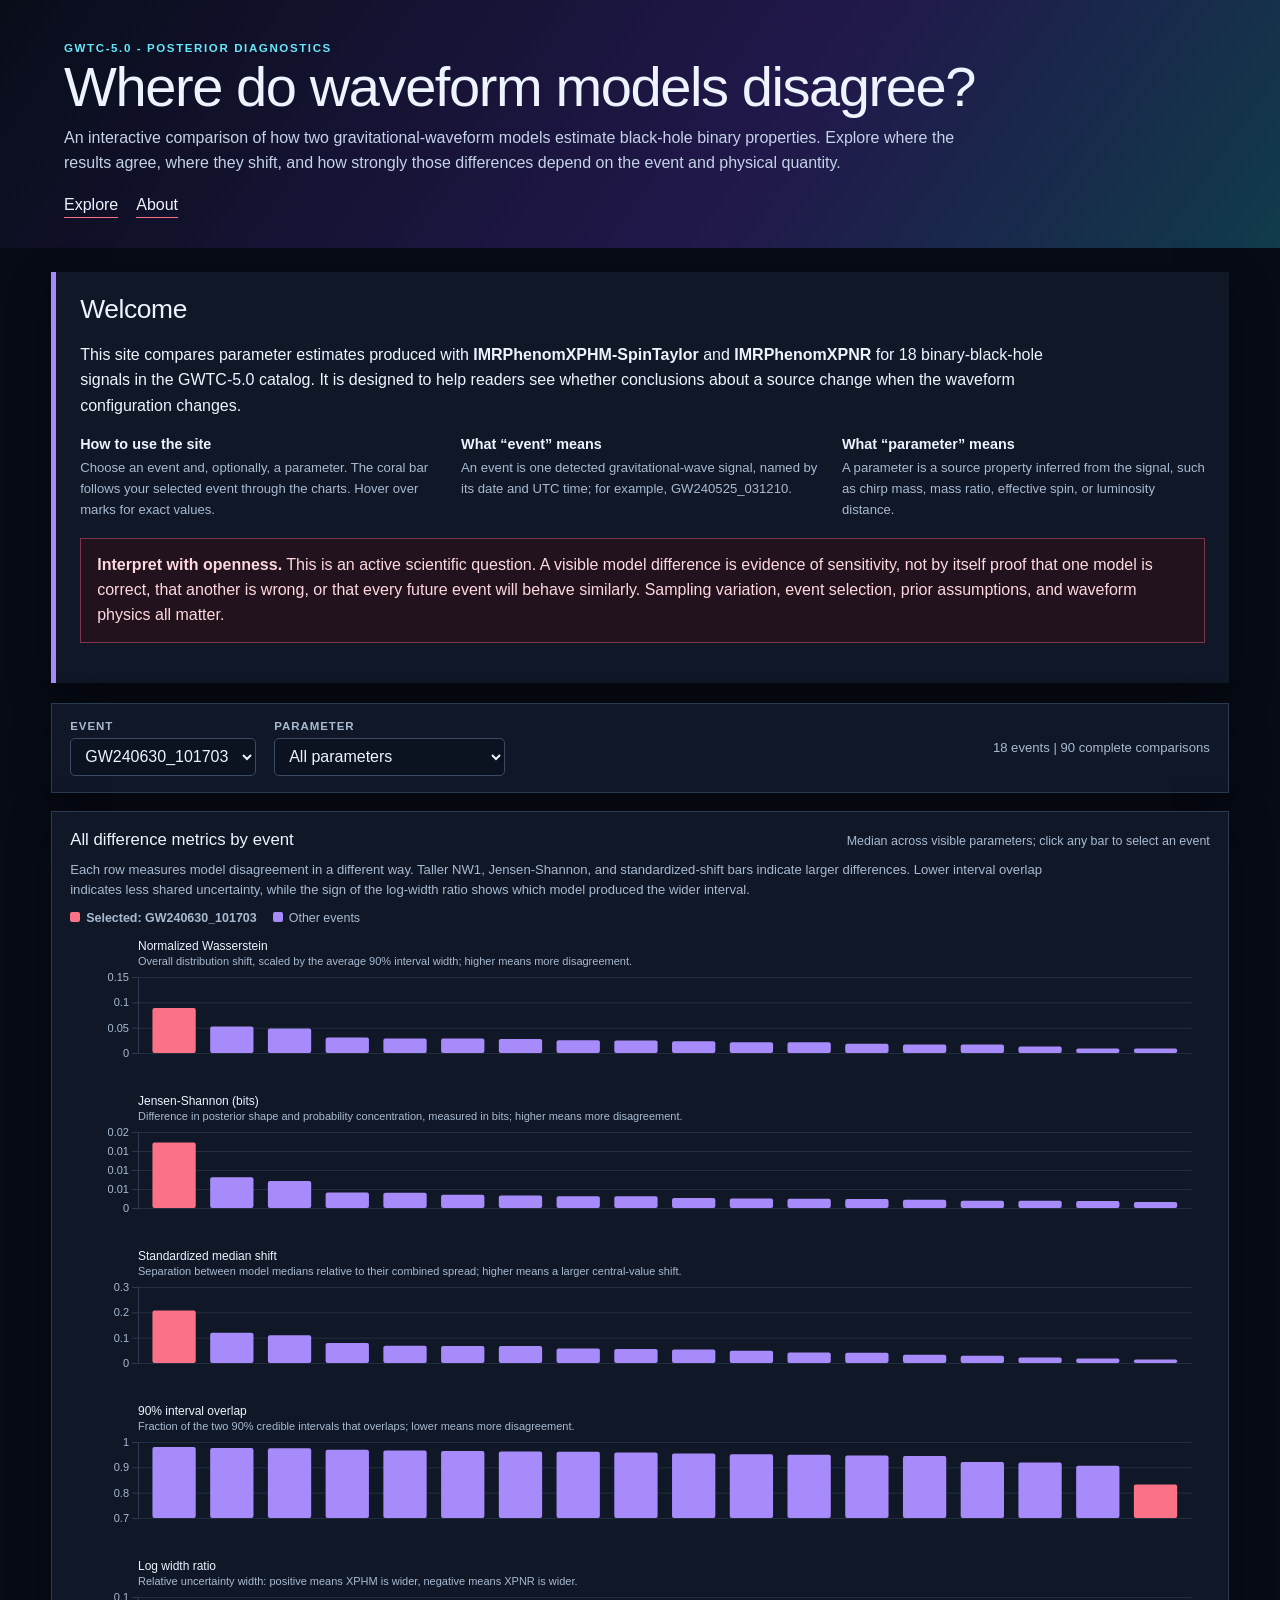
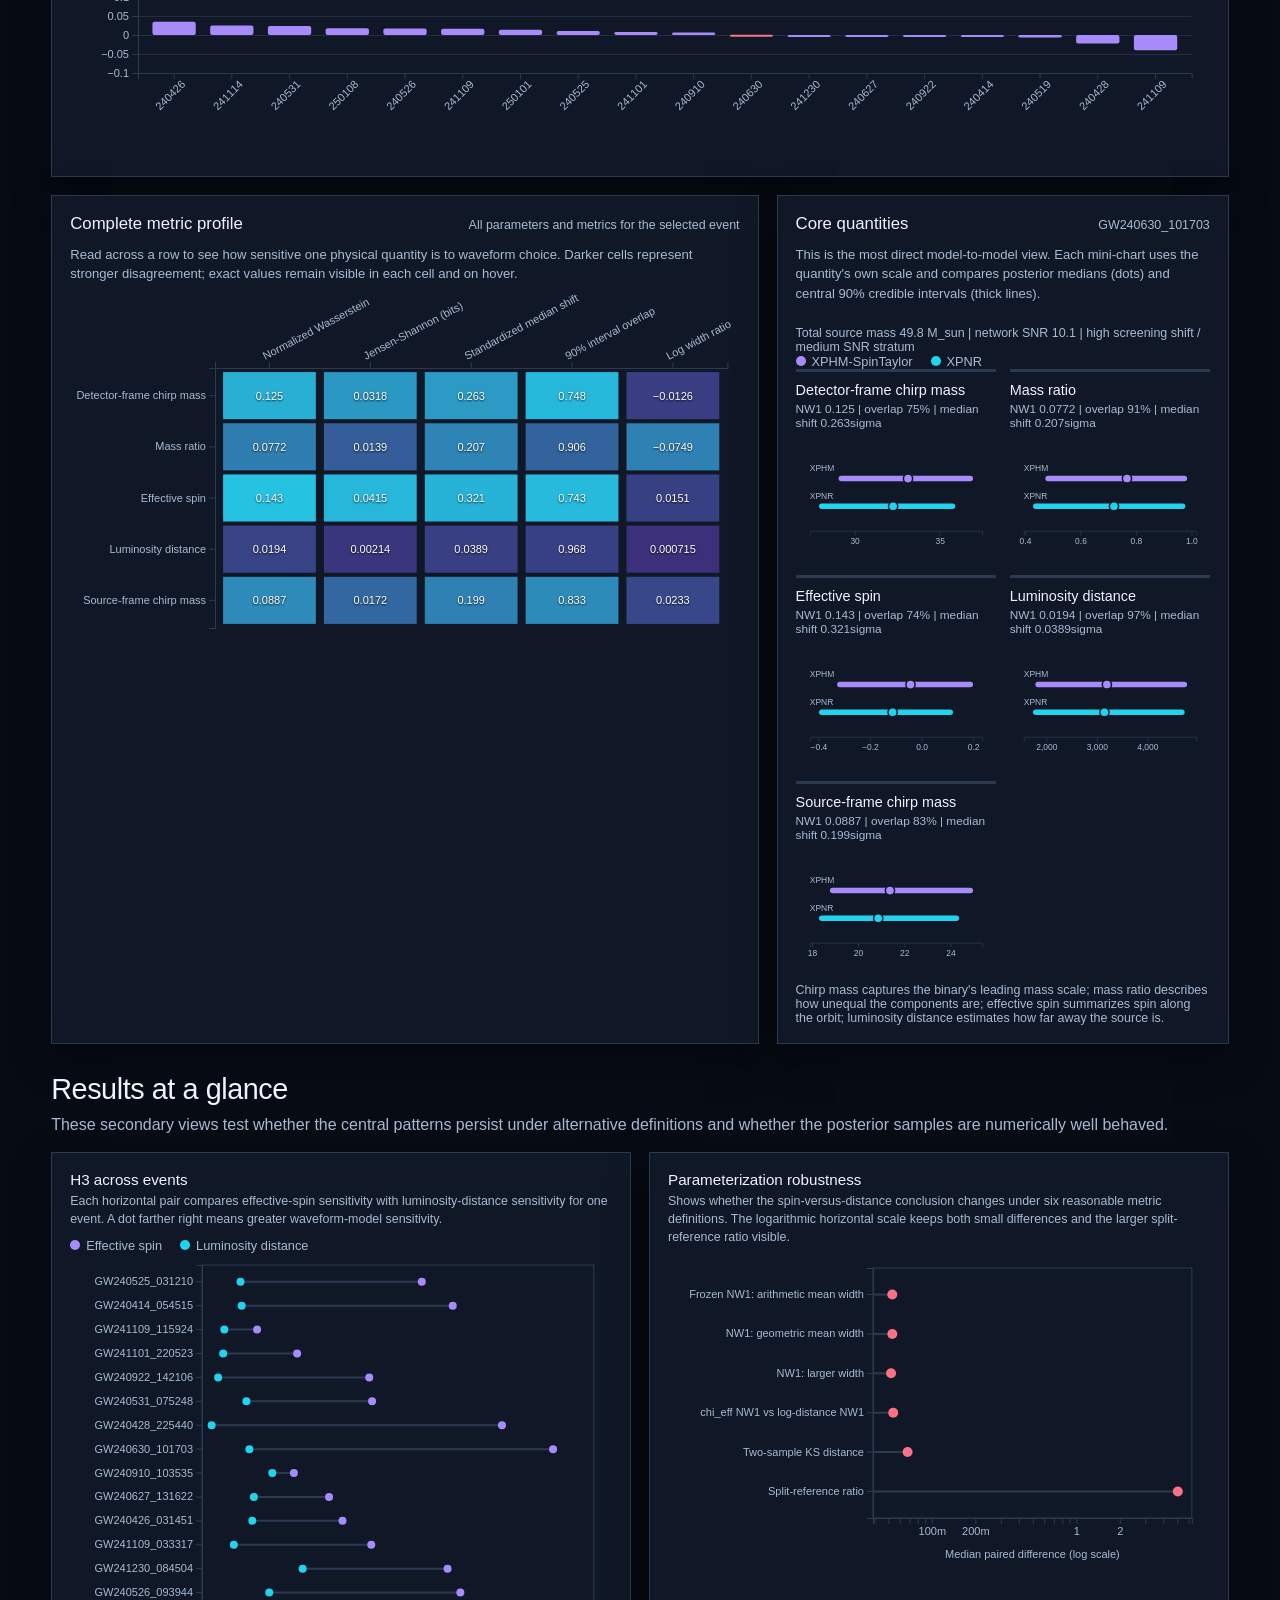
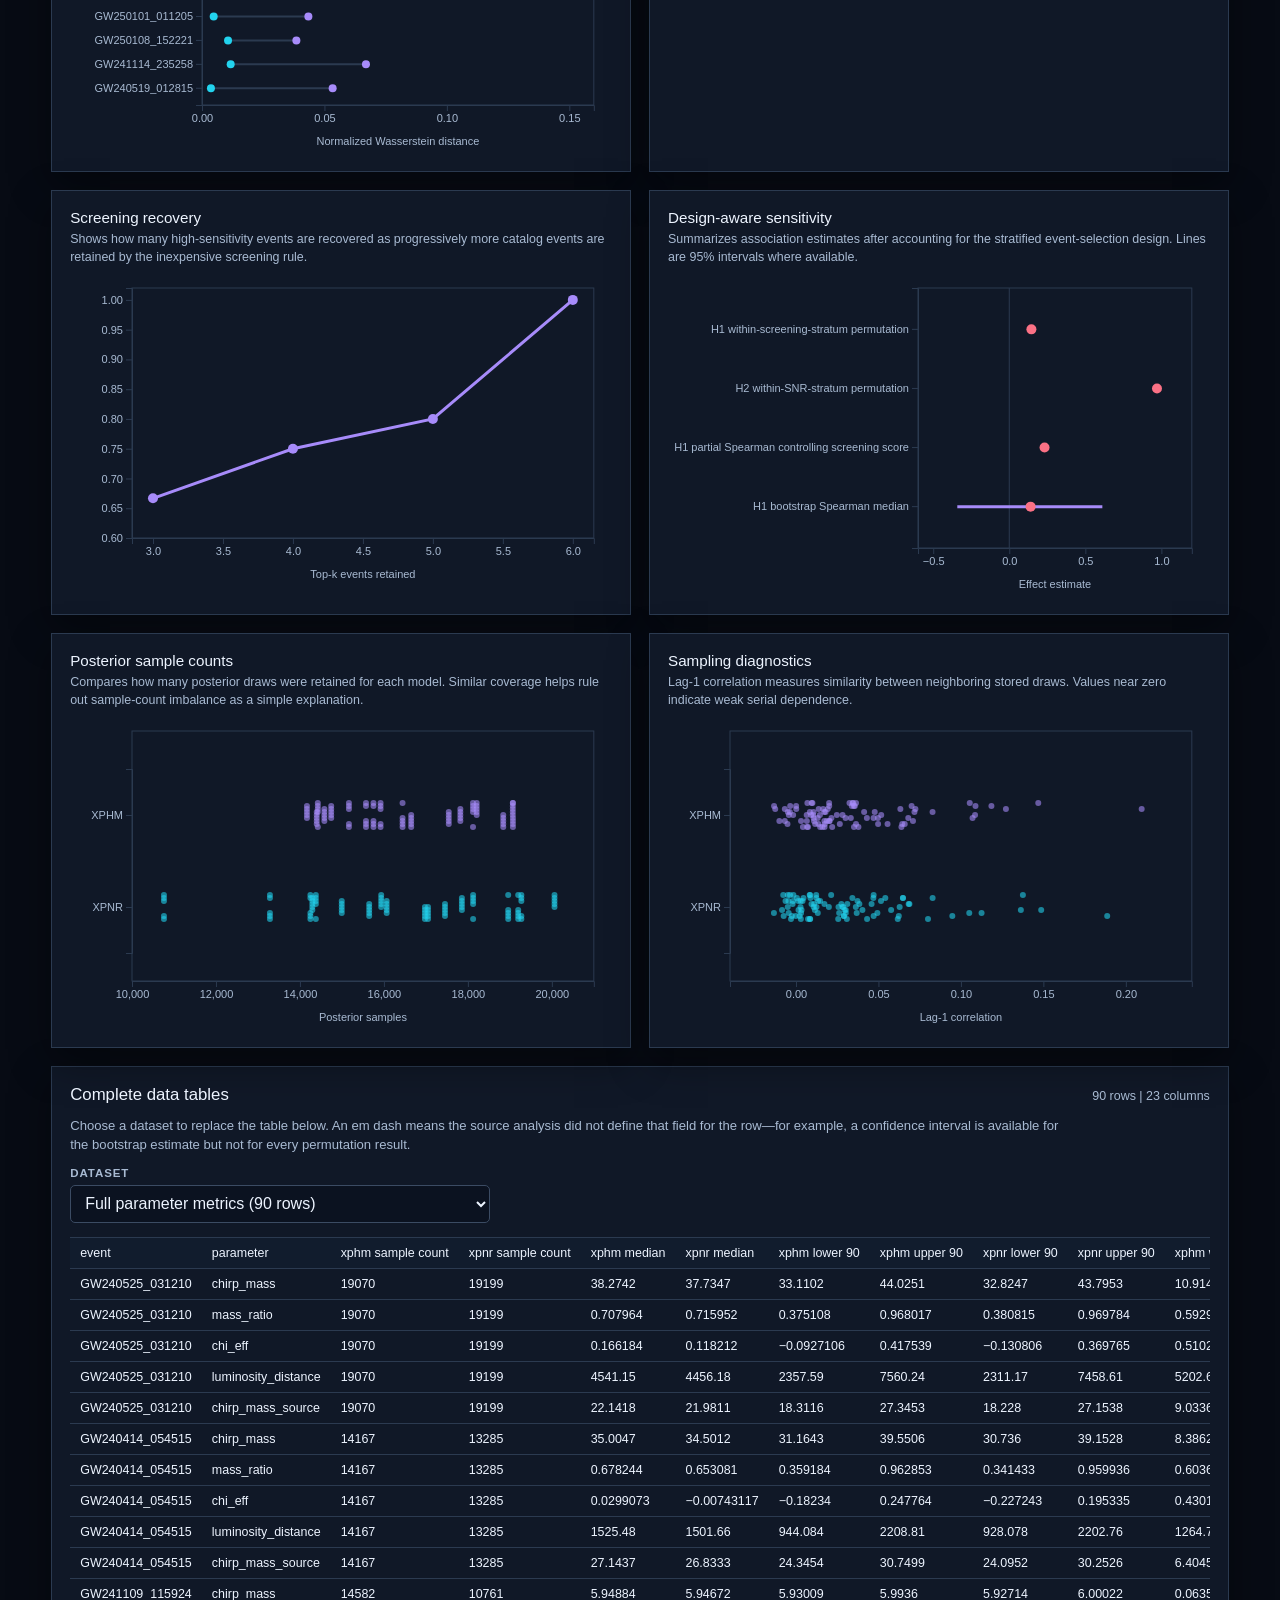
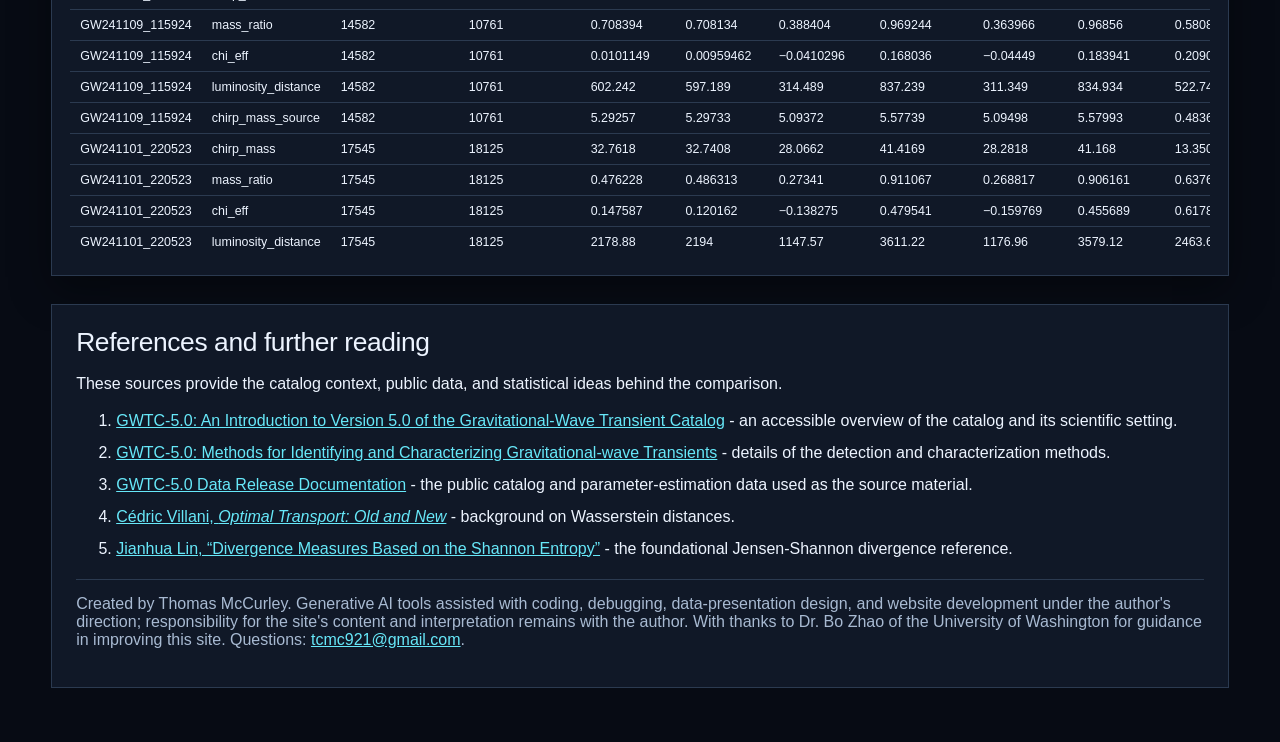
==== commit d35ed7db: "Refactor code structure for improved readability and maintainability" ====
--- a/waveform-comparison/index.html
+++ b/waveform-comparison/index.html
@@ -9,28 +9,28 @@
 !function(t,n){"object"==typeof exports&&"undefined"!=typeof module?n(exports):"function"==typeof define&&define.amd?define(["exports"],n):n((t="undefined"!=typeof globalThis?globalThis:t||self).d3=t.d3||{})}(this,(function(t){"use strict";function n(t,n){return null==t||null==n?NaN:t<n?-1:t>n?1:t>=n?0:NaN}function e(t,n){return null==t||null==n?NaN:n<t?-1:n>t?1:n>=t?0:NaN}function r(t){let r,o,a;function u(t,n,e=0,i=t.length){if(e<i){if(0!==r(n,n))return i;do{const r=e+i>>>1;o(t[r],n)<0?e=r+1:i=r}while(e<i)}return e}return 2!==t.length?(r=n,o=(e,r)=>n(t(e),r),a=(n,e)=>t(n)-e):(r=t===n||t===e?t:i,o=t,a=t),{left:u,center:function(t,n,e=0,r=t.length){const i=u(t,n,e,r-1);return i>e&&a(t[i-1],n)>-a(t[i],n)?i-1:i},right:function(t,n,e=0,i=t.length){if(e<i){if(0!==r(n,n))return i;do{const r=e+i>>>1;o(t[r],n)<=0?e=r+1:i=r}while(e<i)}return e}}}function i(){return 0}function o(t){return null===t?NaN:+t}const a=r(n),u=a.right,c=a.left,f=r(o).center;var s=u;const l=d(y),h=d((function(t){const n=y(t);return(t,e,r,i,o)=>{n(t,e,(r<<=2)+0,(i<<=2)+0,o<<=2),n(t,e,r+1,i+1,o),n(t,e,r+2,i+2,o),n(t,e,r+3,i+3,o)}}));function d(t){return function(n,e,r=e){if(!((e=+e)>=0))throw new RangeError("invalid rx");if(!((r=+r)>=0))throw new RangeError("invalid ry");let{data:i,width:o,height:a}=n;if(!((o=Math.floor(o))>=0))throw new RangeError("invalid width");if(!((a=Math.floor(void 0!==a?a:i.length/o))>=0))throw new RangeError("invalid height");if(!o||!a||!e&&!r)return n;const u=e&&t(e),c=r&&t(r),f=i.slice();return u&&c?(p(u,f,i,o,a),p(u,i,f,o,a),p(u,f,i,o,a),g(c,i,f,o,a),g(c,f,i,o,a),g(c,i,f,o,a)):u?(p(u,i,f,o,a),p(u,f,i,o,a),p(u,i,f,o,a)):c&&(g(c,i,f,o,a),g(c,f,i,o,a),g(c,i,f,o,a)),n}}function p(t,n,e,r,i){for(let o=0,a=r*i;o<a;)t(n,e,o,o+=r,1)}function g(t,n,e,r,i){for(let o=0,a=r*i;o<r;++o)t(n,e,o,o+a,r)}function y(t){const n=Math.floor(t);if(n===t)return function(t){const n=2*t+1;return(e,r,i,o,a)=>{if(!((o-=a)>=i))return;let u=t*r[i];const c=a*t;for(let t=i,n=i+c;t<n;t+=a)u+=r[Math.min(o,t)];for(let t=i,f=o;t<=f;t+=a)u+=r[Math.min(o,t+c)],e[t]=u/n,u-=r[Math.max(i,t-c)]}}(t);const e=t-n,r=2*t+1;return(t,i,o,a,u)=>{if(!((a-=u)>=o))return;let c=n*i[o];const f=u*n,s=f+u;for(let t=o,n=o+f;t<n;t+=u)c+=i[Math.min(a,t)];for(let n=o,l=a;n<=l;n+=u)c+=i[Math.min(a,n+f)],t[n]=(c+e*(i[Math.max(o,n-s)]+i[Math.min(a,n+s)]))/r,c-=i[Math.max(o,n-f)]}}function v(t,n){let e=0;if(void 0===n)for(let n of t)null!=n&&(n=+n)>=n&&++e;else{let r=-1;for(let i of t)null!=(i=n(i,++r,t))&&(i=+i)>=i&&++e}return e}function _(t){return 0|t.length}function b(t){return!(t>0)}function m(t){return"object"!=typeof t||"length"in t?t:Array.from(t)}function x(t,n){let e,r=0,i=0,o=0;if(void 0===n)for(let n of t)null!=n&&(n=+n)>=n&&(e=n-i,i+=e/++r,o+=e*(n-i));else{let a=-1;for(let u of t)null!=(u=n(u,++a,t))&&(u=+u)>=u&&(e=u-i,i+=e/++r,o+=e*(u-i))}if(r>1)return o/(r-1)}function w(t,n){const e=x(t,n);return e?Math.sqrt(e):e}function M(t,n){let e,r;if(void 0===n)for(const n of t)null!=n&&(void 0===e?n>=n&&(e=r=n):(e>n&&(e=n),r<n&&(r=n)));else{let i=-1;for(let o of t)null!=(o=n(o,++i,t))&&(void 0===e?o>=o&&(e=r=o):(e>o&&(e=o),r<o&&(r=o)))}return[e,r]}class T{constructor(){this._partials=new Float64Array(32),this._n=0}add(t){const n=this._partials;let e=0;for(let r=0;r<this._n&&r<32;r++){const i=n[r],o=t+i,a=Math.abs(t)<Math.abs(i)?t-(o-i):i-(o-t);a&&(n[e++]=a),t=o}return n[e]=t,this._n=e+1,this}valueOf(){const t=this._partials;let n,e,r,i=this._n,o=0;if(i>0){for(o=t[--i];i>0&&(n=o,e=t[--i],o=n+e,r=e-(o-n),!r););i>0&&(r<0&&t[i-1]<0||r>0&&t[i-1]>0)&&(e=2*r,n=o+e,e==n-o&&(o=n))}return o}}class InternMap extends Map{constructor(t,n=N){if(super(),Object.defineProperties(this,{_intern:{value:new Map},_key:{value:n}}),null!=t)for(const[n,e]of t)this.set(n,e)}get(t){return super.get(A(this,t))}has(t){return super.has(A(this,t))}set(t,n){return super.set(S(this,t),n)}delete(t){return super.delete(E(this,t))}}class InternSet extends Set{constructor(t,n=N){if(super(),Object.defineProperties(this,{_intern:{value:new Map},_key:{value:n}}),null!=t)for(const n of t)this.add(n)}has(t){return super.has(A(this,t))}add(t){return super.add(S(this,t))}delete(t){return super.delete(E(this,t))}}function A({_intern:t,_key:n},e){const r=n(e);return t.has(r)?t.get(r):e}function S({_intern:t,_key:n},e){const r=n(e);return t.has(r)?t.get(r):(t.set(r,e),e)}function E({_intern:t,_key:n},e){const r=n(e);return t.has(r)&&(e=t.get(r),t.delete(r)),e}function N(t){return null!==t&&"object"==typeof t?t.valueOf():t}function k(t){return t}function C(t,...n){return F(t,k,k,n)}function P(t,...n){return F(t,Array.from,k,n)}function z(t,n){for(let e=1,r=n.length;e<r;++e)t=t.flatMap((t=>t.pop().map((([n,e])=>[...t,n,e]))));return t}function $(t,n,...e){return F(t,k,n,e)}function D(t,n,...e){return F(t,Array.from,n,e)}function R(t){if(1!==t.length)throw new Error("duplicate key");return t[0]}function F(t,n,e,r){return function t(i,o){if(o>=r.length)return e(i);const a=new InternMap,u=r[o++];let c=-1;for(const t of i){const n=u(t,++c,i),e=a.get(n);e?e.push(t):a.set(n,[t])}for(const[n,e]of a)a.set(n,t(e,o));return n(a)}(t,0)}function q(t,n){return Array.from(n,(n=>t[n]))}function U(t,...n){if("function"!=typeof t[Symbol.iterator])throw new TypeError("values is not iterable");t=Array.from(t);let[e]=n;if(e&&2!==e.length||n.length>1){const r=Uint32Array.from(t,((t,n)=>n));return n.length>1?(n=n.map((n=>t.map(n))),r.sort(((t,e)=>{for(const r of n){const n=O(r[t],r[e]);if(n)return n}}))):(e=t.map(e),r.sort(((t,n)=>O(e[t],e[n])))),q(t,r)}return t.sort(I(e))}function I(t=n){if(t===n)return O;if("function"!=typeof t)throw new TypeError("compare is not a function");return(n,e)=>{const r=t(n,e);return r||0===r?r:(0===t(e,e))-(0===t(n,n))}}function O(t,n){return(null==t||!(t>=t))-(null==n||!(n>=n))||(t<n?-1:t>n?1:0)}var B=Array.prototype.slice;function Y(t){return()=>t}const L=Math.sqrt(50),j=Math.sqrt(10),H=Math.sqrt(2);function X(t,n,e){const r=(n-t)/Math.max(0,e),i=Math.floor(Math.log10(r)),o=r/Math.pow(10,i),a=o>=L?10:o>=j?5:o>=H?2:1;let u,c,f;return i<0?(f=Math.pow(10,-i)/a,u=Math.round(t*f),c=Math.round(n*f),u/f<t&&++u,c/f>n&&--c,f=-f):(f=Math.pow(10,i)*a,u=Math.round(t/f),c=Math.round(n/f),u*f<t&&++u,c*f>n&&--c),c<u&&.5<=e&&e<2?X(t,n,2*e):[u,c,f]}function G(t,n,e){if(!((e=+e)>0))return[];if((t=+t)===(n=+n))return[t];const r=n<t,[i,o,a]=r?X(n,t,e):X(t,n,e);if(!(o>=i))return[];const u=o-i+1,c=new Array(u);if(r)if(a<0)for(let t=0;t<u;++t)c[t]=(o-t)/-a;else for(let t=0;t<u;++t)c[t]=(o-t)*a;else if(a<0)for(let t=0;t<u;++t)c[t]=(i+t)/-a;else for(let t=0;t<u;++t)c[t]=(i+t)*a;return c}function V(t,n,e){return X(t=+t,n=+n,e=+e)[2]}function W(t,n,e){e=+e;const r=(n=+n)<(t=+t),i=r?V(n,t,e):V(t,n,e);return(r?-1:1)*(i<0?1/-i:i)}function Z(t,n,e){let r;for(;;){const i=V(t,n,e);if(i===r||0===i||!isFinite(i))return[t,n];i>0?(t=Math.floor(t/i)*i,n=Math.ceil(n/i)*i):i<0&&(t=Math.ceil(t*i)/i,n=Math.floor(n*i)/i),r=i}}function K(t){return Math.max(1,Math.ceil(Math.log(v(t))/Math.LN2)+1)}function Q(){var t=k,n=M,e=K;function r(r){Array.isArray(r)||(r=Array.from(r));var i,o,a,u=r.length,c=new Array(u);for(i=0;i<u;++i)c[i]=t(r[i],i,r);var f=n(c),l=f[0],h=f[1],d=e(c,l,h);if(!Array.isArray(d)){const t=h,e=+d;if(n===M&&([l,h]=Z(l,h,e)),(d=G(l,h,e))[0]<=l&&(a=V(l,h,e)),d[d.length-1]>=h)if(t>=h&&n===M){const t=V(l,h,e);isFinite(t)&&(t>0?h=(Math.floor(h/t)+1)*t:t<0&&(h=(Math.ceil(h*-t)+1)/-t))}else d.pop()}for(var p=d.length,g=0,y=p;d[g]<=l;)++g;for(;d[y-1]>h;)--y;(g||y<p)&&(d=d.slice(g,y),p=y-g);var v,_=new Array(p+1);for(i=0;i<=p;++i)(v=_[i]=[]).x0=i>0?d[i-1]:l,v.x1=i<p?d[i]:h;if(isFinite(a)){if(a>0)for(i=0;i<u;++i)null!=(o=c[i])&&l<=o&&o<=h&&_[Math.min(p,Math.floor((o-l)/a))].push(r[i]);else if(a<0)for(i=0;i<u;++i)if(null!=(o=c[i])&&l<=o&&o<=h){const t=Math.floor((l-o)*a);_[Math.min(p,t+(d[t]<=o))].push(r[i])}}else for(i=0;i<u;++i)null!=(o=c[i])&&l<=o&&o<=h&&_[s(d,o,0,p)].push(r[i]);return _}return r.value=function(n){return arguments.length?(t="function"==typeof n?n:Y(n),r):t},r.domain=function(t){return arguments.length?(n="function"==typeof t?t:Y([t[0],t[1]]),r):n},r.thresholds=function(t){return arguments.length?(e="function"==typeof t?t:Y(Array.isArray(t)?B.call(t):t),r):e},r}function J(t,n){let e;if(void 0===n)for(const n of t)null!=n&&(e<n||void 0===e&&n>=n)&&(e=n);else{let r=-1;for(let i of t)null!=(i=n(i,++r,t))&&(e<i||void 0===e&&i>=i)&&(e=i)}return e}function tt(t,n){let e,r=-1,i=-1;if(void 0===n)for(const n of t)++i,null!=n&&(e<n||void 0===e&&n>=n)&&(e=n,r=i);else for(let o of t)null!=(o=n(o,++i,t))&&(e<o||void 0===e&&o>=o)&&(e=o,r=i);return r}function nt(t,n){let e;if(void 0===n)for(const n of t)null!=n&&(e>n||void 0===e&&n>=n)&&(e=n);else{let r=-1;for(let i of t)null!=(i=n(i,++r,t))&&(e>i||void 0===e&&i>=i)&&(e=i)}return e}function et(t,n){let e,r=-1,i=-1;if(void 0===n)for(const n of t)++i,null!=n&&(e>n||void 0===e&&n>=n)&&(e=n,r=i);else for(let o of t)null!=(o=n(o,++i,t))&&(e>o||void 0===e&&o>=o)&&(e=o,r=i);return r}function rt(t,n,e=0,r=1/0,i){if(n=Math.floor(n),e=Math.floor(Math.max(0,e)),r=Math.floor(Math.min(t.length-1,r)),!(e<=n&&n<=r))return t;for(i=void 0===i?O:I(i);r>e;){if(r-e>600){const o=r-e+1,a=n-e+1,u=Math.log(o),c=.5*Math.exp(2*u/3),f=.5*Math.sqrt(u*c*(o-c)/o)*(a-o/2<0?-1:1);rt(t,n,Math.max(e,Math.floor(n-a*c/o+f)),Math.min(r,Math.floor(n+(o-a)*c/o+f)),i)}const o=t[n];let a=e,u=r;for(it(t,e,n),i(t[r],o)>0&&it(t,e,r);a<u;){for(it(t,a,u),++a,--u;i(t[a],o)<0;)++a;for(;i(t[u],o)>0;)--u}0===i(t[e],o)?it(t,e,u):(++u,it(t,u,r)),u<=n&&(e=u+1),n<=u&&(r=u-1)}return t}function it(t,n,e){const r=t[n];t[n]=t[e],t[e]=r}function ot(t,e=n){let r,i=!1;if(1===e.length){let o;for(const a of t){const t=e(a);(i?n(t,o)>0:0===n(t,t))&&(r=a,o=t,i=!0)}}else for(const n of t)(i?e(n,r)>0:0===e(n,n))&&(r=n,i=!0);return r}function at(t,n,e){if(t=Float64Array.from(function*(t,n){if(void 0===n)for(let n of t)null!=n&&(n=+n)>=n&&(yield n);else{let e=-1;for(let r of t)null!=(r=n(r,++e,t))&&(r=+r)>=r&&(yield r)}}(t,e)),(r=t.length)&&!isNaN(n=+n)){if(n<=0||r<2)return nt(t);if(n>=1)return J(t);var r,i=(r-1)*n,o=Math.floor(i),a=J(rt(t,o).subarray(0,o+1));return a+(nt(t.subarray(o+1))-a)*(i-o)}}function ut(t,n,e=o){if((r=t.length)&&!isNaN(n=+n)){if(n<=0||r<2)return+e(t[0],0,t);if(n>=1)return+e(t[r-1],r-1,t);var r,i=(r-1)*n,a=Math.floor(i),u=+e(t[a],a,t);return u+(+e(t[a+1],a+1,t)-u)*(i-a)}}function ct(t,n,e=o){if(!isNaN(n=+n)){if(r=Float64Array.from(t,((n,r)=>o(e(t[r],r,t)))),n<=0)return et(r);if(n>=1)return tt(r);var r,i=Uint32Array.from(t,((t,n)=>n)),a=r.length-1,u=Math.floor(a*n);return rt(i,u,0,a,((t,n)=>O(r[t],r[n]))),(u=ot(i.subarray(0,u+1),(t=>r[t])))>=0?u:-1}}function ft(t){return Array.from(function*(t){for(const n of t)yield*n}(t))}function st(t,n){return[t,n]}function lt(t,n,e){t=+t,n=+n,e=(i=arguments.length)<2?(n=t,t=0,1):i<3?1:+e;for(var r=-1,i=0|Math.max(0,Math.ceil((n-t)/e)),o=new Array(i);++r<i;)o[r]=t+r*e;return o}function ht(t,e=n){if(1===e.length)return et(t,e);let r,i=-1,o=-1;for(const n of t)++o,(i<0?0===e(n,n):e(n,r)<0)&&(r=n,i=o);return i}var dt=pt(Math.random);function pt(t){return function(n,e=0,r=n.length){let i=r-(e=+e);for(;i;){const r=t()*i--|0,o=n[i+e];n[i+e]=n[r+e],n[r+e]=o}return n}}function gt(t){if(!(i=t.length))return[];for(var n=-1,e=nt(t,yt),r=new Array(e);++n<e;)for(var i,o=-1,a=r[n]=new Array(i);++o<i;)a[o]=t[o][n];return r}function yt(t){return t.length}function vt(t){return t instanceof InternSet?t:new InternSet(t)}function _t(t,n){const e=t[Symbol.iterator](),r=new Set;for(const t of n){const n=bt(t);if(r.has(n))continue;let i,o;for(;({value:i,done:o}=e.next());){if(o)return!1;const t=bt(i);if(r.add(t),Object.is(n,t))break}}return!0}function bt(t){return null!==t&&"object"==typeof t?t.valueOf():t}function mt(t){return t}var xt=1,wt=2,Mt=3,Tt=4,At=1e-6;function St(t){return"translate("+t+",0)"}function Et(t){return"translate(0,"+t+")"}function Nt(t){return n=>+t(n)}function kt(t,n){return n=Math.max(0,t.bandwidth()-2*n)/2,t.round()&&(n=Math.round(n)),e=>+t(e)+n}function Ct(){return!this.__axis}function Pt(t,n){var e=[],r=null,i=null,o=6,a=6,u=3,c="undefined"!=typeof window&&window.devicePixelRatio>1?0:.5,f=t===xt||t===Tt?-1:1,s=t===Tt||t===wt?"x":"y",l=t===xt||t===Mt?St:Et;function h(h){var d=null==r?n.ticks?n.ticks.apply(n,e):n.domain():r,p=null==i?n.tickFormat?n.tickFormat.apply(n,e):mt:i,g=Math.max(o,0)+u,y=n.range(),v=+y[0]+c,_=+y[y.length-1]+c,b=(n.bandwidth?kt:Nt)(n.copy(),c),m=h.selection?h.selection():h,x=m.selectAll(".domain").data([null]),w=m.selectAll(".tick").data(d,n).order(),M=w.exit(),T=w.enter().append("g").attr("class","tick"),A=w.select("line"),S=w.select("text");x=x.merge(x.enter().insert("path",".tick").attr("class","domain").attr("stroke","currentColor")),w=w.merge(T),A=A.merge(T.append("line").attr("stroke","currentColor").attr(s+"2",f*o)),S=S.merge(T.append("text").attr("fill","currentColor").attr(s,f*g).attr("dy",t===xt?"0em":t===Mt?"0.71em":"0.32em")),h!==m&&(x=x.transition(h),w=w.transition(h),A=A.transition(h),S=S.transition(h),M=M.transition(h).attr("opacity",At).attr("transform",(function(t){return isFinite(t=b(t))?l(t+c):this.getAttribute("transform")})),T.attr("opacity",At).attr("transform",(function(t){var n=this.parentNode.__axis;return l((n&&isFinite(n=n(t))?n:b(t))+c)}))),M.remove(),x.attr("d",t===Tt||t===wt?a?"M"+f*a+","+v+"H"+c+"V"+_+"H"+f*a:"M"+c+","+v+"V"+_:a?"M"+v+","+f*a+"V"+c+"H"+_+"V"+f*a:"M"+v+","+c+"H"+_),w.attr("opacity",1).attr("transform",(function(t){return l(b(t)+c)})),A.attr(s+"2",f*o),S.attr(s,f*g).text(p),m.filter(Ct).attr("fill","none").attr("font-size",10).attr("font-family","sans-serif").attr("text-anchor",t===wt?"start":t===Tt?"end":"middle"),m.each((function(){this.__axis=b}))}return h.scale=function(t){return arguments.length?(n=t,h):n},h.ticks=function(){return e=Array.from(arguments),h},h.tickArguments=function(t){return arguments.length?(e=null==t?[]:Array.from(t),h):e.slice()},h.tickValues=function(t){return arguments.length?(r=null==t?null:Array.from(t),h):r&&r.slice()},h.tickFormat=function(t){return arguments.length?(i=t,h):i},h.tickSize=function(t){return arguments.length?(o=a=+t,h):o},h.tickSizeInner=function(t){return arguments.length?(o=+t,h):o},h.tickSizeOuter=function(t){return arguments.length?(a=+t,h):a},h.tickPadding=function(t){return arguments.length?(u=+t,h):u},h.offset=function(t){return arguments.length?(c=+t,h):c},h}var zt={value:()=>{}};function $t(){for(var t,n=0,e=arguments.length,r={};n<e;++n){if(!(t=arguments[n]+"")||t in r||/[\s.]/.test(t))throw new Error("illegal type: "+t);r[t]=[]}return new Dt(r)}function Dt(t){this._=t}function Rt(t,n){for(var e,r=0,i=t.length;r<i;++r)if((e=t[r]).name===n)return e.value}function Ft(t,n,e){for(var r=0,i=t.length;r<i;++r)if(t[r].name===n){t[r]=zt,t=t.slice(0,r).concat(t.slice(r+1));break}return null!=e&&t.push({name:n,value:e}),t}Dt.prototype=$t.prototype={constructor:Dt,on:function(t,n){var e,r,i=this._,o=(r=i,(t+"").trim().split(/^|\s+/).map((function(t){var n="",e=t.indexOf(".");if(e>=0&&(n=t.slice(e+1),t=t.slice(0,e)),t&&!r.hasOwnProperty(t))throw new Error("unknown type: "+t);return{type:t,name:n}}))),a=-1,u=o.length;if(!(arguments.length<2)){if(null!=n&&"function"!=typeof n)throw new Error("invalid callback: "+n);for(;++a<u;)if(e=(t=o[a]).type)i[e]=Ft(i[e],t.name,n);else if(null==n)for(e in i)i[e]=Ft(i[e],t.name,null);return this}for(;++a<u;)if((e=(t=o[a]).type)&&(e=Rt(i[e],t.name)))return e},copy:function(){var t={},n=this._;for(var e in n)t[e]=n[e].slice();return new Dt(t)},call:function(t,n){if((e=arguments.length-2)>0)for(var e,r,i=new Array(e),o=0;o<e;++o)i[o]=arguments[o+2];if(!this._.hasOwnProperty(t))throw new Error("unknown type: "+t);for(o=0,e=(r=this._[t]).length;o<e;++o)r[o].value.apply(n,i)},apply:function(t,n,e){if(!this._.hasOwnProperty(t))throw new Error("unknown type: "+t);for(var r=this._[t],i=0,o=r.length;i<o;++i)r[i].value.apply(n,e)}};var qt="http://www.w3.org/1999/xhtml",Ut={svg:"http://www.w3.org/2000/svg",xhtml:qt,xlink:"http://www.w3.org/1999/xlink",xml:"http://www.w3.org/XML/1998/namespace",xmlns:"http://www.w3.org/2000/xmlns/"};function It(t){var n=t+="",e=n.indexOf(":");return e>=0&&"xmlns"!==(n=t.slice(0,e))&&(t=t.slice(e+1)),Ut.hasOwnProperty(n)?{space:Ut[n],local:t}:t}function Ot(t){return function(){var n=this.ownerDocument,e=this.namespaceURI;return e===qt&&n.documentElement.namespaceURI===qt?n.createElement(t):n.createElementNS(e,t)}}function Bt(t){return function(){return this.ownerDocument.createElementNS(t.space,t.local)}}function Yt(t){var n=It(t);return(n.local?Bt:Ot)(n)}function Lt(){}function jt(t){return null==t?Lt:function(){return this.querySelector(t)}}function Ht(t){return null==t?[]:Array.isArray(t)?t:Array.from(t)}function Xt(){return[]}function Gt(t){return null==t?Xt:function(){return this.querySelectorAll(t)}}function Vt(t){return function(){return this.matches(t)}}function Wt(t){return function(n){return n.matches(t)}}var Zt=Array.prototype.find;function Kt(){return this.firstElementChild}var Qt=Array.prototype.filter;function Jt(){return Array.from(this.children)}function tn(t){return new Array(t.length)}function nn(t,n){this.ownerDocument=t.ownerDocument,this.namespaceURI=t.namespaceURI,this._next=null,this._parent=t,this.__data__=n}function en(t,n,e,r,i,o){for(var a,u=0,c=n.length,f=o.length;u<f;++u)(a=n[u])?(a.__data__=o[u],r[u]=a):e[u]=new nn(t,o[u]);for(;u<c;++u)(a=n[u])&&(i[u]=a)}function rn(t,n,e,r,i,o,a){var u,c,f,s=new Map,l=n.length,h=o.length,d=new Array(l);for(u=0;u<l;++u)(c=n[u])&&(d[u]=f=a.call(c,c.__data__,u,n)+"",s.has(f)?i[u]=c:s.set(f,c));for(u=0;u<h;++u)f=a.call(t,o[u],u,o)+"",(c=s.get(f))?(r[u]=c,c.__data__=o[u],s.delete(f)):e[u]=new nn(t,o[u]);for(u=0;u<l;++u)(c=n[u])&&s.get(d[u])===c&&(i[u]=c)}function on(t){return t.__data__}function an(t){return"object"==typeof t&&"length"in t?t:Array.from(t)}function un(t,n){return t<n?-1:t>n?1:t>=n?0:NaN}function cn(t){return function(){this.removeAttribute(t)}}function fn(t){return function(){this.removeAttributeNS(t.space,t.local)}}function sn(t,n){return function(){this.setAttribute(t,n)}}function ln(t,n){return function(){this.setAttributeNS(t.space,t.local,n)}}function hn(t,n){return function(){var e=n.apply(this,arguments);null==e?this.removeAttribute(t):this.setAttribute(t,e)}}function dn(t,n){return function(){var e=n.apply(this,arguments);null==e?this.removeAttributeNS(t.space,t.local):this.setAttributeNS(t.space,t.local,e)}}function pn(t){return t.ownerDocument&&t.ownerDocument.defaultView||t.document&&t||t.defaultView}function gn(t){return function(){this.style.removeProperty(t)}}function yn(t,n,e){return function(){this.style.setProperty(t,n,e)}}function vn(t,n,e){return function(){var r=n.apply(this,arguments);null==r?this.style.removeProperty(t):this.style.setProperty(t,r,e)}}function _n(t,n){return t.style.getPropertyValue(n)||pn(t).getComputedStyle(t,null).getPropertyValue(n)}function bn(t){return function(){delete this[t]}}function mn(t,n){return function(){this[t]=n}}function xn(t,n){return function(){var e=n.apply(this,arguments);null==e?delete this[t]:this[t]=e}}function wn(t){return t.trim().split(/^|\s+/)}function Mn(t){return t.classList||new Tn(t)}function Tn(t){this._node=t,this._names=wn(t.getAttribute("class")||"")}function An(t,n){for(var e=Mn(t),r=-1,i=n.length;++r<i;)e.add(n[r])}function Sn(t,n){for(var e=Mn(t),r=-1,i=n.length;++r<i;)e.remove(n[r])}function En(t){return function(){An(this,t)}}function Nn(t){return function(){Sn(this,t)}}function kn(t,n){return function(){(n.apply(this,arguments)?An:Sn)(this,t)}}function Cn(){this.textContent=""}function Pn(t){return function(){this.textContent=t}}function zn(t){return function(){var n=t.apply(this,arguments);this.textContent=null==n?"":n}}function $n(){this.innerHTML=""}function Dn(t){return function(){this.innerHTML=t}}function Rn(t){return function(){var n=t.apply(this,arguments);this.innerHTML=null==n?"":n}}function Fn(){this.nextSibling&&this.parentNode.appendChild(this)}function qn(){this.previousSibling&&this.parentNode.insertBefore(this,this.parentNode.firstChild)}function Un(){return null}function In(){var t=this.parentNode;t&&t.removeChild(this)}function On(){var t=this.cloneNode(!1),n=this.parentNode;return n?n.insertBefore(t,this.nextSibling):t}function Bn(){var t=this.cloneNode(!0),n=this.parentNode;return n?n.insertBefore(t,this.nextSibling):t}function Yn(t){return function(){var n=this.__on;if(n){for(var e,r=0,i=-1,o=n.length;r<o;++r)e=n[r],t.type&&e.type!==t.type||e.name!==t.name?n[++i]=e:this.removeEventListener(e.type,e.listener,e.options);++i?n.length=i:delete this.__on}}}function Ln(t,n,e){return function(){var r,i=this.__on,o=function(t){return function(n){t.call(this,n,this.__data__)}}(n);if(i)for(var a=0,u=i.length;a<u;++a)if((r=i[a]).type===t.type&&r.name===t.name)return this.removeEventListener(r.type,r.listener,r.options),this.addEventListener(r.type,r.listener=o,r.options=e),void(r.value=n);this.addEventListener(t.type,o,e),r={type:t.type,name:t.name,value:n,listener:o,options:e},i?i.push(r):this.__on=[r]}}function jn(t,n,e){var r=pn(t),i=r.CustomEvent;"function"==typeof i?i=new i(n,e):(i=r.document.createEvent("Event"),e?(i.initEvent(n,e.bubbles,e.cancelable),i.detail=e.detail):i.initEvent(n,!1,!1)),t.dispatchEvent(i)}function Hn(t,n){return function(){return jn(this,t,n)}}function Xn(t,n){return function(){return jn(this,t,n.apply(this,arguments))}}nn.prototype={constructor:nn,appendChild:function(t){return this._parent.insertBefore(t,this._next)},insertBefore:function(t,n){return this._parent.insertBefore(t,n)},querySelector:function(t){return this._parent.querySelector(t)},querySelectorAll:function(t){return this._parent.querySelectorAll(t)}},Tn.prototype={add:function(t){this._names.indexOf(t)<0&&(this._names.push(t),this._node.setAttribute("class",this._names.join(" ")))},remove:function(t){var n=this._names.indexOf(t);n>=0&&(this._names.splice(n,1),this._node.setAttribute("class",this._names.join(" ")))},contains:function(t){return this._names.indexOf(t)>=0}};var Gn=[null];function Vn(t,n){this._groups=t,this._parents=n}function Wn(){return new Vn([[document.documentElement]],Gn)}function Zn(t){return"string"==typeof t?new Vn([[document.querySelector(t)]],[document.documentElement]):new Vn([[t]],Gn)}Vn.prototype=Wn.prototype={constructor:Vn,select:function(t){"function"!=typeof t&&(t=jt(t));for(var n=this._groups,e=n.length,r=new Array(e),i=0;i<e;++i)for(var o,a,u=n[i],c=u.length,f=r[i]=new Array(c),s=0;s<c;++s)(o=u[s])&&(a=t.call(o,o.__data__,s,u))&&("__data__"in o&&(a.__data__=o.__data__),f[s]=a);return new Vn(r,this._parents)},selectAll:function(t){t="function"==typeof t?function(t){return function(){return Ht(t.apply(this,arguments))}}(t):Gt(t);for(var n=this._groups,e=n.length,r=[],i=[],o=0;o<e;++o)for(var a,u=n[o],c=u.length,f=0;f<c;++f)(a=u[f])&&(r.push(t.call(a,a.__data__,f,u)),i.push(a));return new Vn(r,i)},selectChild:function(t){return this.select(null==t?Kt:function(t){return function(){return Zt.call(this.children,t)}}("function"==typeof t?t:Wt(t)))},selectChildren:function(t){return this.selectAll(null==t?Jt:function(t){return function(){return Qt.call(this.children,t)}}("function"==typeof t?t:Wt(t)))},filter:function(t){"function"!=typeof t&&(t=Vt(t));for(var n=this._groups,e=n.length,r=new Array(e),i=0;i<e;++i)for(var o,a=n[i],u=a.length,c=r[i]=[],f=0;f<u;++f)(o=a[f])&&t.call(o,o.__data__,f,a)&&c.push(o);return new Vn(r,this._parents)},data:function(t,n){if(!arguments.length)return Array.from(this,on);var e=n?rn:en,r=this._parents,i=this._groups;"function"!=typeof t&&(t=function(t){return function(){return t}}(t));for(var o=i.length,a=new Array(o),u=new Array(o),c=new Array(o),f=0;f<o;++f){var s=r[f],l=i[f],h=l.length,d=an(t.call(s,s&&s.__data__,f,r)),p=d.length,g=u[f]=new Array(p),y=a[f]=new Array(p);e(s,l,g,y,c[f]=new Array(h),d,n);for(var v,_,b=0,m=0;b<p;++b)if(v=g[b]){for(b>=m&&(m=b+1);!(_=y[m])&&++m<p;);v._next=_||null}}return(a=new Vn(a,r))._enter=u,a._exit=c,a},enter:function(){return new Vn(this._enter||this._groups.map(tn),this._parents)},exit:function(){return new Vn(this._exit||this._groups.map(tn),this._parents)},join:function(t,n,e){var r=this.enter(),i=this,o=this.exit();return"function"==typeof t?(r=t(r))&&(r=r.selection()):r=r.append(t+""),null!=n&&(i=n(i))&&(i=i.selection()),null==e?o.remove():e(o),r&&i?r.merge(i).order():i},merge:function(t){for(var n=t.selection?t.selection():t,e=this._groups,r=n._groups,i=e.length,o=r.length,a=Math.min(i,o),u=new Array(i),c=0;c<a;++c)for(var f,s=e[c],l=r[c],h=s.length,d=u[c]=new Array(h),p=0;p<h;++p)(f=s[p]||l[p])&&(d[p]=f);for(;c<i;++c)u[c]=e[c];return new Vn(u,this._parents)},selection:function(){return this},order:function(){for(var t=this._groups,n=-1,e=t.length;++n<e;)for(var r,i=t[n],o=i.length-1,a=i[o];--o>=0;)(r=i[o])&&(a&&4^r.compareDocumentPosition(a)&&a.parentNode.insertBefore(r,a),a=r);return this},sort:function(t){function n(n,e){return n&&e?t(n.__data__,e.__data__):!n-!e}t||(t=un);for(var e=this._groups,r=e.length,i=new Array(r),o=0;o<r;++o){for(var a,u=e[o],c=u.length,f=i[o]=new Array(c),s=0;s<c;++s)(a=u[s])&&(f[s]=a);f.sort(n)}return new Vn(i,this._parents).order()},call:function(){var t=arguments[0];return arguments[0]=this,t.apply(null,arguments),this},nodes:function(){return Array.from(this)},node:function(){for(var t=this._groups,n=0,e=t.length;n<e;++n)for(var r=t[n],i=0,o=r.length;i<o;++i){var a=r[i];if(a)return a}return null},size:function(){let t=0;for(const n of this)++t;return t},empty:function(){return!this.node()},each:function(t){for(var n=this._groups,e=0,r=n.length;e<r;++e)for(var i,o=n[e],a=0,u=o.length;a<u;++a)(i=o[a])&&t.call(i,i.__data__,a,o);return this},attr:function(t,n){var e=It(t);if(arguments.length<2){var r=this.node();return e.local?r.getAttributeNS(e.space,e.local):r.getAttribute(e)}return this.each((null==n?e.local?fn:cn:"function"==typeof n?e.local?dn:hn:e.local?ln:sn)(e,n))},style:function(t,n,e){return arguments.length>1?this.each((null==n?gn:"function"==typeof n?vn:yn)(t,n,null==e?"":e)):_n(this.node(),t)},property:function(t,n){return arguments.length>1?this.each((null==n?bn:"function"==typeof n?xn:mn)(t,n)):this.node()[t]},classed:function(t,n){var e=wn(t+"");if(arguments.length<2){for(var r=Mn(this.node()),i=-1,o=e.length;++i<o;)if(!r.contains(e[i]))return!1;return!0}return this.each(("function"==typeof n?kn:n?En:Nn)(e,n))},text:function(t){return arguments.length?this.each(null==t?Cn:("function"==typeof t?zn:Pn)(t)):this.node().textContent},html:function(t){return arguments.length?this.each(null==t?$n:("function"==typeof t?Rn:Dn)(t)):this.node().innerHTML},raise:function(){return this.each(Fn)},lower:function(){return this.each(qn)},append:function(t){var n="function"==typeof t?t:Yt(t);return this.select((function(){return this.appendChild(n.apply(this,arguments))}))},insert:function(t,n){var e="function"==typeof t?t:Yt(t),r=null==n?Un:"function"==typeof n?n:jt(n);return this.select((function(){return this.insertBefore(e.apply(this,arguments),r.apply(this,arguments)||null)}))},remove:function(){return this.each(In)},clone:function(t){return this.select(t?Bn:On)},datum:function(t){return arguments.length?this.property("__data__",t):this.node().__data__},on:function(t,n,e){var r,i,o=function(t){return t.trim().split(/^|\s+/).map((function(t){var n="",e=t.indexOf(".");return e>=0&&(n=t.slice(e+1),t=t.slice(0,e)),{type:t,name:n}}))}(t+""),a=o.length;if(!(arguments.length<2)){for(u=n?Ln:Yn,r=0;r<a;++r)this.each(u(o[r],n,e));return this}var u=this.node().__on;if(u)for(var c,f=0,s=u.length;f<s;++f)for(r=0,c=u[f];r<a;++r)if((i=o[r]).type===c.type&&i.name===c.name)return c.value},dispatch:function(t,n){return this.each(("function"==typeof n?Xn:Hn)(t,n))},[Symbol.iterator]:function*(){for(var t=this._groups,n=0,e=t.length;n<e;++n)for(var r,i=t[n],o=0,a=i.length;o<a;++o)(r=i[o])&&(yield r)}};var Kn=0;function Qn(){return new Jn}function Jn(){this._="@"+(++Kn).toString(36)}function te(t){let n;for(;n=t.sourceEvent;)t=n;return t}function ne(t,n){if(t=te(t),void 0===n&&(n=t.currentTarget),n){var e=n.ownerSVGElement||n;if(e.createSVGPoint){var r=e.createSVGPoint();return r.x=t.clientX,r.y=t.clientY,[(r=r.matrixTransform(n.getScreenCTM().inverse())).x,r.y]}if(n.getBoundingClientRect){var i=n.getBoundingClientRect();return[t.clientX-i.left-n.clientLeft,t.clientY-i.top-n.clientTop]}}return[t.pageX,t.pageY]}Jn.prototype=Qn.prototype={constructor:Jn,get:function(t){for(var n=this._;!(n in t);)if(!(t=t.parentNode))return;return t[n]},set:function(t,n){return t[this._]=n},remove:function(t){return this._ in t&&delete t[this._]},toString:function(){return this._}};const ee={passive:!1},re={capture:!0,passive:!1};function ie(t){t.stopImmediatePropagation()}function oe(t){t.preventDefault(),t.stopImmediatePropagation()}function ae(t){var n=t.document.documentElement,e=Zn(t).on("dragstart.drag",oe,re);"onselectstart"in n?e.on("selectstart.drag",oe,re):(n.__noselect=n.style.MozUserSelect,n.style.MozUserSelect="none")}function ue(t,n){var e=t.document.documentElement,r=Zn(t).on("dragstart.drag",null);n&&(r.on("click.drag",oe,re),setTimeout((function(){r.on("click.drag",null)}),0)),"onselectstart"in e?r.on("selectstart.drag",null):(e.style.MozUserSelect=e.__noselect,delete e.__noselect)}var ce=t=>()=>t;function fe(t,{sourceEvent:n,subject:e,target:r,identifier:i,active:o,x:a,y:u,dx:c,dy:f,dispatch:s}){Object.defineProperties(this,{type:{value:t,enumerable:!0,configurable:!0},sourceEvent:{value:n,enumerable:!0,configurable:!0},subject:{value:e,enumerable:!0,configurable:!0},target:{value:r,enumerable:!0,configurable:!0},identifier:{value:i,enumerable:!0,configurable:!0},active:{value:o,enumerable:!0,configurable:!0},x:{value:a,enumerable:!0,configurable:!0},y:{value:u,enumerable:!0,configurable:!0},dx:{value:c,enumerable:!0,configurable:!0},dy:{value:f,enumerable:!0,configurable:!0},_:{value:s}})}function se(t){return!t.ctrlKey&&!t.button}function le(){return this.parentNode}function he(t,n){return null==n?{x:t.x,y:t.y}:n}function de(){return navigator.maxTouchPoints||"ontouchstart"in this}function pe(t,n,e){t.prototype=n.prototype=e,e.constructor=t}function ge(t,n){var e=Object.create(t.prototype);for(var r in n)e[r]=n[r];return e}function ye(){}fe.prototype.on=function(){var t=this._.on.apply(this._,arguments);return t===this._?this:t};var ve=.7,_e=1/ve,be="\\s*([+-]?\\d+)\\s*",me="\\s*([+-]?(?:\\d*\\.)?\\d+(?:[eE][+-]?\\d+)?)\\s*",xe="\\s*([+-]?(?:\\d*\\.)?\\d+(?:[eE][+-]?\\d+)?)%\\s*",we=/^#([0-9a-f]{3,8})$/,Me=new RegExp(`^rgb\\(${be},${be},${be}\\)$`),Te=new RegExp(`^rgb\\(${xe},${xe},${xe}\\)$`),Ae=new RegExp(`^rgba\\(${be},${be},${be},${me}\\)$`),Se=new RegExp(`^rgba\\(${xe},${xe},${xe},${me}\\)$`),Ee=new RegExp(`^hsl\\(${me},${xe},${xe}\\)$`),Ne=new RegExp(`^hsla\\(${me},${xe},${xe},${me}\\)$`),ke={aliceblue:15792383,antiquewhite:16444375,aqua:65535,aquamarine:8388564,azure:15794175,beige:16119260,bisque:16770244,black:0,blanchedalmond:16772045,blue:255,blueviolet:9055202,brown:10824234,burlywood:14596231,cadetblue:6266528,chartreuse:8388352,chocolate:13789470,coral:16744272,cornflowerblue:6591981,cornsilk:16775388,crimson:14423100,cyan:65535,darkblue:139,darkcyan:35723,darkgoldenrod:12092939,darkgray:11119017,darkgreen:25600,darkgrey:11119017,darkkhaki:12433259,darkmagenta:9109643,darkolivegreen:5597999,darkorange:16747520,darkorchid:10040012,darkred:9109504,darksalmon:15308410,darkseagreen:9419919,darkslateblue:4734347,darkslategray:3100495,darkslategrey:3100495,darkturquoise:52945,darkviolet:9699539,deeppink:16716947,deepskyblue:49151,dimgray:6908265,dimgrey:6908265,dodgerblue:2003199,firebrick:11674146,floralwhite:16775920,forestgreen:2263842,fuchsia:16711935,gainsboro:14474460,ghostwhite:16316671,gold:16766720,goldenrod:14329120,gray:8421504,green:32768,greenyellow:11403055,grey:8421504,honeydew:15794160,hotpink:16738740,indianred:13458524,indigo:4915330,ivory:16777200,khaki:15787660,lavender:15132410,lavenderblush:16773365,lawngreen:8190976,lemonchiffon:16775885,lightblue:11393254,lightcoral:15761536,lightcyan:14745599,lightgoldenrodyellow:16448210,lightgray:13882323,lightgreen:9498256,lightgrey:13882323,lightpink:16758465,lightsalmon:16752762,lightseagreen:2142890,lightskyblue:8900346,lightslategray:7833753,lightslategrey:7833753,lightsteelblue:11584734,lightyellow:16777184,lime:65280,limegreen:3329330,linen:16445670,magenta:16711935,maroon:8388608,mediumaquamarine:6737322,mediumblue:205,mediumorchid:12211667,mediumpurple:9662683,mediumseagreen:3978097,mediumslateblue:8087790,mediumspringgreen:64154,mediumturquoise:4772300,mediumvioletred:13047173,midnightblue:1644912,mintcream:16121850,mistyrose:16770273,moccasin:16770229,navajowhite:16768685,navy:128,oldlace:16643558,olive:8421376,olivedrab:7048739,orange:16753920,orangered:16729344,orchid:14315734,palegoldenrod:15657130,palegreen:10025880,paleturquoise:11529966,palevioletred:14381203,papayawhip:16773077,peachpuff:16767673,peru:13468991,pink:16761035,plum:14524637,powderblue:11591910,purple:8388736,rebeccapurple:6697881,red:16711680,rosybrown:12357519,royalblue:4286945,saddlebrown:9127187,salmon:16416882,sandybrown:16032864,seagreen:3050327,seashell:16774638,sienna:10506797,silver:12632256,skyblue:8900331,slateblue:6970061,slategray:7372944,slategrey:7372944,snow:16775930,springgreen:65407,steelblue:4620980,tan:13808780,teal:32896,thistle:14204888,tomato:16737095,turquoise:4251856,violet:15631086,wheat:16113331,white:16777215,whitesmoke:16119285,yellow:16776960,yellowgreen:10145074};function Ce(){return this.rgb().formatHex()}function Pe(){return this.rgb().formatRgb()}function ze(t){var n,e;return t=(t+"").trim().toLowerCase(),(n=we.exec(t))?(e=n[1].length,n=parseInt(n[1],16),6===e?$e(n):3===e?new qe(n>>8&15|n>>4&240,n>>4&15|240&n,(15&n)<<4|15&n,1):8===e?De(n>>24&255,n>>16&255,n>>8&255,(255&n)/255):4===e?De(n>>12&15|n>>8&240,n>>8&15|n>>4&240,n>>4&15|240&n,((15&n)<<4|15&n)/255):null):(n=Me.exec(t))?new qe(n[1],n[2],n[3],1):(n=Te.exec(t))?new qe(255*n[1]/100,255*n[2]/100,255*n[3]/100,1):(n=Ae.exec(t))?De(n[1],n[2],n[3],n[4]):(n=Se.exec(t))?De(255*n[1]/100,255*n[2]/100,255*n[3]/100,n[4]):(n=Ee.exec(t))?Le(n[1],n[2]/100,n[3]/100,1):(n=Ne.exec(t))?Le(n[1],n[2]/100,n[3]/100,n[4]):ke.hasOwnProperty(t)?$e(ke[t]):"transparent"===t?new qe(NaN,NaN,NaN,0):null}function $e(t){return new qe(t>>16&255,t>>8&255,255&t,1)}function De(t,n,e,r){return r<=0&&(t=n=e=NaN),new qe(t,n,e,r)}function Re(t){return t instanceof ye||(t=ze(t)),t?new qe((t=t.rgb()).r,t.g,t.b,t.opacity):new qe}function Fe(t,n,e,r){return 1===arguments.length?Re(t):new qe(t,n,e,null==r?1:r)}function qe(t,n,e,r){this.r=+t,this.g=+n,this.b=+e,this.opacity=+r}function Ue(){return`#${Ye(this.r)}${Ye(this.g)}${Ye(this.b)}`}function Ie(){const t=Oe(this.opacity);return`${1===t?"rgb(":"rgba("}${Be(this.r)}, ${Be(this.g)}, ${Be(this.b)}${1===t?")":`, ${t})`}`}function Oe(t){return isNaN(t)?1:Math.max(0,Math.min(1,t))}function Be(t){return Math.max(0,Math.min(255,Math.round(t)||0))}function Ye(t){return((t=Be(t))<16?"0":"")+t.toString(16)}function Le(t,n,e,r){return r<=0?t=n=e=NaN:e<=0||e>=1?t=n=NaN:n<=0&&(t=NaN),new Xe(t,n,e,r)}function je(t){if(t instanceof Xe)return new Xe(t.h,t.s,t.l,t.opacity);if(t instanceof ye||(t=ze(t)),!t)return new Xe;if(t instanceof Xe)return t;var n=(t=t.rgb()).r/255,e=t.g/255,r=t.b/255,i=Math.min(n,e,r),o=Math.max(n,e,r),a=NaN,u=o-i,c=(o+i)/2;return u?(a=n===o?(e-r)/u+6*(e<r):e===o?(r-n)/u+2:(n-e)/u+4,u/=c<.5?o+i:2-o-i,a*=60):u=c>0&&c<1?0:a,new Xe(a,u,c,t.opacity)}function He(t,n,e,r){return 1===arguments.length?je(t):new Xe(t,n,e,null==r?1:r)}function Xe(t,n,e,r){this.h=+t,this.s=+n,this.l=+e,this.opacity=+r}function Ge(t){return(t=(t||0)%360)<0?t+360:t}function Ve(t){return Math.max(0,Math.min(1,t||0))}function We(t,n,e){return 255*(t<60?n+(e-n)*t/60:t<180?e:t<240?n+(e-n)*(240-t)/60:n)}pe(ye,ze,{copy(t){return Object.assign(new this.constructor,this,t)},displayable(){return this.rgb().displayable()},hex:Ce,formatHex:Ce,formatHex8:function(){return this.rgb().formatHex8()},formatHsl:function(){return je(this).formatHsl()},formatRgb:Pe,toString:Pe}),pe(qe,Fe,ge(ye,{brighter(t){return t=null==t?_e:Math.pow(_e,t),new qe(this.r*t,this.g*t,this.b*t,this.opacity)},darker(t){return t=null==t?ve:Math.pow(ve,t),new qe(this.r*t,this.g*t,this.b*t,this.opacity)},rgb(){return this},clamp(){return new qe(Be(this.r),Be(this.g),Be(this.b),Oe(this.opacity))},displayable(){return-.5<=this.r&&this.r<255.5&&-.5<=this.g&&this.g<255.5&&-.5<=this.b&&this.b<255.5&&0<=this.opacity&&this.opacity<=1},hex:Ue,formatHex:Ue,formatHex8:function(){return`#${Ye(this.r)}${Ye(this.g)}${Ye(this.b)}${Ye(255*(isNaN(this.opacity)?1:this.opacity))}`},formatRgb:Ie,toString:Ie})),pe(Xe,He,ge(ye,{brighter(t){return t=null==t?_e:Math.pow(_e,t),new Xe(this.h,this.s,this.l*t,this.opacity)},darker(t){return t=null==t?ve:Math.pow(ve,t),new Xe(this.h,this.s,this.l*t,this.opacity)},rgb(){var t=this.h%360+360*(this.h<0),n=isNaN(t)||isNaN(this.s)?0:this.s,e=this.l,r=e+(e<.5?e:1-e)*n,i=2*e-r;return new qe(We(t>=240?t-240:t+120,i,r),We(t,i,r),We(t<120?t+240:t-120,i,r),this.opacity)},clamp(){return new Xe(Ge(this.h),Ve(this.s),Ve(this.l),Oe(this.opacity))},displayable(){return(0<=this.s&&this.s<=1||isNaN(this.s))&&0<=this.l&&this.l<=1&&0<=this.opacity&&this.opacity<=1},formatHsl(){const t=Oe(this.opacity);return`${1===t?"hsl(":"hsla("}${Ge(this.h)}, ${100*Ve(this.s)}%, ${100*Ve(this.l)}%${1===t?")":`, ${t})`}`}}));const Ze=Math.PI/180,Ke=180/Math.PI,Qe=.96422,Je=1,tr=.82521,nr=4/29,er=6/29,rr=3*er*er,ir=er*er*er;function or(t){if(t instanceof ur)return new ur(t.l,t.a,t.b,t.opacity);if(t instanceof pr)return gr(t);t instanceof qe||(t=Re(t));var n,e,r=lr(t.r),i=lr(t.g),o=lr(t.b),a=cr((.2225045*r+.7168786*i+.0606169*o)/Je);return r===i&&i===o?n=e=a:(n=cr((.4360747*r+.3850649*i+.1430804*o)/Qe),e=cr((.0139322*r+.0971045*i+.7141733*o)/tr)),new ur(116*a-16,500*(n-a),200*(a-e),t.opacity)}function ar(t,n,e,r){return 1===arguments.length?or(t):new ur(t,n,e,null==r?1:r)}function ur(t,n,e,r){this.l=+t,this.a=+n,this.b=+e,this.opacity=+r}function cr(t){return t>ir?Math.pow(t,1/3):t/rr+nr}function fr(t){return t>er?t*t*t:rr*(t-nr)}function sr(t){return 255*(t<=.0031308?12.92*t:1.055*Math.pow(t,1/2.4)-.055)}function lr(t){return(t/=255)<=.04045?t/12.92:Math.pow((t+.055)/1.055,2.4)}function hr(t){if(t instanceof pr)return new pr(t.h,t.c,t.l,t.opacity);if(t instanceof ur||(t=or(t)),0===t.a&&0===t.b)return new pr(NaN,0<t.l&&t.l<100?0:NaN,t.l,t.opacity);var n=Math.atan2(t.b,t.a)*Ke;return new pr(n<0?n+360:n,Math.sqrt(t.a*t.a+t.b*t.b),t.l,t.opacity)}function dr(t,n,e,r){return 1===arguments.length?hr(t):new pr(t,n,e,null==r?1:r)}function pr(t,n,e,r){this.h=+t,this.c=+n,this.l=+e,this.opacity=+r}function gr(t){if(isNaN(t.h))return new ur(t.l,0,0,t.opacity);var n=t.h*Ze;return new ur(t.l,Math.cos(n)*t.c,Math.sin(n)*t.c,t.opacity)}pe(ur,ar,ge(ye,{brighter(t){return new ur(this.l+18*(null==t?1:t),this.a,this.b,this.opacity)},darker(t){return new ur(this.l-18*(null==t?1:t),this.a,this.b,this.opacity)},rgb(){var t=(this.l+16)/116,n=isNaN(this.a)?t:t+this.a/500,e=isNaN(this.b)?t:t-this.b/200;return new qe(sr(3.1338561*(n=Qe*fr(n))-1.6168667*(t=Je*fr(t))-.4906146*(e=tr*fr(e))),sr(-.9787684*n+1.9161415*t+.033454*e),sr(.0719453*n-.2289914*t+1.4052427*e),this.opacity)}})),pe(pr,dr,ge(ye,{brighter(t){return new pr(this.h,this.c,this.l+18*(null==t?1:t),this.opacity)},darker(t){return new pr(this.h,this.c,this.l-18*(null==t?1:t),this.opacity)},rgb(){return gr(this).rgb()}}));var yr=-.14861,vr=1.78277,_r=-.29227,br=-.90649,mr=1.97294,xr=mr*br,wr=mr*vr,Mr=vr*_r-br*yr;function Tr(t,n,e,r){return 1===arguments.length?function(t){if(t instanceof Ar)return new Ar(t.h,t.s,t.l,t.opacity);t instanceof qe||(t=Re(t));var n=t.r/255,e=t.g/255,r=t.b/255,i=(Mr*r+xr*n-wr*e)/(Mr+xr-wr),o=r-i,a=(mr*(e-i)-_r*o)/br,u=Math.sqrt(a*a+o*o)/(mr*i*(1-i)),c=u?Math.atan2(a,o)*Ke-120:NaN;return new Ar(c<0?c+360:c,u,i,t.opacity)}(t):new Ar(t,n,e,null==r?1:r)}function Ar(t,n,e,r){this.h=+t,this.s=+n,this.l=+e,this.opacity=+r}function Sr(t,n,e,r,i){var o=t*t,a=o*t;return((1-3*t+3*o-a)*n+(4-6*o+3*a)*e+(1+3*t+3*o-3*a)*r+a*i)/6}function Er(t){var n=t.length-1;return function(e){var r=e<=0?e=0:e>=1?(e=1,n-1):Math.floor(e*n),i=t[r],o=t[r+1],a=r>0?t[r-1]:2*i-o,u=r<n-1?t[r+2]:2*o-i;return Sr((e-r/n)*n,a,i,o,u)}}function Nr(t){var n=t.length;return function(e){var r=Math.floor(((e%=1)<0?++e:e)*n),i=t[(r+n-1)%n],o=t[r%n],a=t[(r+1)%n],u=t[(r+2)%n];return Sr((e-r/n)*n,i,o,a,u)}}pe(Ar,Tr,ge(ye,{brighter(t){return t=null==t?_e:Math.pow(_e,t),new Ar(this.h,this.s,this.l*t,this.opacity)},darker(t){return t=null==t?ve:Math.pow(ve,t),new Ar(this.h,this.s,this.l*t,this.opacity)},rgb(){var t=isNaN(this.h)?0:(this.h+120)*Ze,n=+this.l,e=isNaN(this.s)?0:this.s*n*(1-n),r=Math.cos(t),i=Math.sin(t);return new qe(255*(n+e*(yr*r+vr*i)),255*(n+e*(_r*r+br*i)),255*(n+e*(mr*r)),this.opacity)}}));var kr=t=>()=>t;function Cr(t,n){return function(e){return t+e*n}}function Pr(t,n){var e=n-t;return e?Cr(t,e>180||e<-180?e-360*Math.round(e/360):e):kr(isNaN(t)?n:t)}function zr(t){return 1==(t=+t)?$r:function(n,e){return e-n?function(t,n,e){return t=Math.pow(t,e),n=Math.pow(n,e)-t,e=1/e,function(r){return Math.pow(t+r*n,e)}}(n,e,t):kr(isNaN(n)?e:n)}}function $r(t,n){var e=n-t;return e?Cr(t,e):kr(isNaN(t)?n:t)}var Dr=function t(n){var e=zr(n);function r(t,n){var r=e((t=Fe(t)).r,(n=Fe(n)).r),i=e(t.g,n.g),o=e(t.b,n.b),a=$r(t.opacity,n.opacity);return function(n){return t.r=r(n),t.g=i(n),t.b=o(n),t.opacity=a(n),t+""}}return r.gamma=t,r}(1);function Rr(t){return function(n){var e,r,i=n.length,o=new Array(i),a=new Array(i),u=new Array(i);for(e=0;e<i;++e)r=Fe(n[e]),o[e]=r.r||0,a[e]=r.g||0,u[e]=r.b||0;return o=t(o),a=t(a),u=t(u),r.opacity=1,function(t){return r.r=o(t),r.g=a(t),r.b=u(t),r+""}}}var Fr=Rr(Er),qr=Rr(Nr);function Ur(t,n){n||(n=[]);var e,r=t?Math.min(n.length,t.length):0,i=n.slice();return function(o){for(e=0;e<r;++e)i[e]=t[e]*(1-o)+n[e]*o;return i}}function Ir(t){return ArrayBuffer.isView(t)&&!(t instanceof DataView)}function Or(t,n){var e,r=n?n.length:0,i=t?Math.min(r,t.length):0,o=new Array(i),a=new Array(r);for(e=0;e<i;++e)o[e]=Gr(t[e],n[e]);for(;e<r;++e)a[e]=n[e];return function(t){for(e=0;e<i;++e)a[e]=o[e](t);return a}}function Br(t,n){var e=new Date;return t=+t,n=+n,function(r){return e.setTime(t*(1-r)+n*r),e}}function Yr(t,n){return t=+t,n=+n,function(e){return t*(1-e)+n*e}}function Lr(t,n){var e,r={},i={};for(e in null!==t&&"object"==typeof t||(t={}),null!==n&&"object"==typeof n||(n={}),n)e in t?r[e]=Gr(t[e],n[e]):i[e]=n[e];return function(t){for(e in r)i[e]=r[e](t);return i}}var jr=/[-+]?(?:\d+\.?\d*|\.?\d+)(?:[eE][-+]?\d+)?/g,Hr=new RegExp(jr.source,"g");function Xr(t,n){var e,r,i,o=jr.lastIndex=Hr.lastIndex=0,a=-1,u=[],c=[];for(t+="",n+="";(e=jr.exec(t))&&(r=Hr.exec(n));)(i=r.index)>o&&(i=n.slice(o,i),u[a]?u[a]+=i:u[++a]=i),(e=e[0])===(r=r[0])?u[a]?u[a]+=r:u[++a]=r:(u[++a]=null,c.push({i:a,x:Yr(e,r)})),o=Hr.lastIndex;return o<n.length&&(i=n.slice(o),u[a]?u[a]+=i:u[++a]=i),u.length<2?c[0]?function(t){return function(n){return t(n)+""}}(c[0].x):function(t){return function(){return t}}(n):(n=c.length,function(t){for(var e,r=0;r<n;++r)u[(e=c[r]).i]=e.x(t);return u.join("")})}function Gr(t,n){var e,r=typeof n;return null==n||"boolean"===r?kr(n):("number"===r?Yr:"string"===r?(e=ze(n))?(n=e,Dr):Xr:n instanceof ze?Dr:n instanceof Date?Br:Ir(n)?Ur:Array.isArray(n)?Or:"function"!=typeof n.valueOf&&"function"!=typeof n.toString||isNaN(n)?Lr:Yr)(t,n)}function Vr(t,n){return t=+t,n=+n,function(e){return Math.round(t*(1-e)+n*e)}}var Wr,Zr=180/Math.PI,Kr={translateX:0,translateY:0,rotate:0,skewX:0,scaleX:1,scaleY:1};function Qr(t,n,e,r,i,o){var a,u,c;return(a=Math.sqrt(t*t+n*n))&&(t/=a,n/=a),(c=t*e+n*r)&&(e-=t*c,r-=n*c),(u=Math.sqrt(e*e+r*r))&&(e/=u,r/=u,c/=u),t*r<n*e&&(t=-t,n=-n,c=-c,a=-a),{translateX:i,translateY:o,rotate:Math.atan2(n,t)*Zr,skewX:Math.atan(c)*Zr,scaleX:a,scaleY:u}}function Jr(t,n,e,r){function i(t){return t.length?t.pop()+" ":""}return function(o,a){var u=[],c=[];return o=t(o),a=t(a),function(t,r,i,o,a,u){if(t!==i||r!==o){var c=a.push("translate(",null,n,null,e);u.push({i:c-4,x:Yr(t,i)},{i:c-2,x:Yr(r,o)})}else(i||o)&&a.push("translate("+i+n+o+e)}(o.translateX,o.translateY,a.translateX,a.translateY,u,c),function(t,n,e,o){t!==n?(t-n>180?n+=360:n-t>180&&(t+=360),o.push({i:e.push(i(e)+"rotate(",null,r)-2,x:Yr(t,n)})):n&&e.push(i(e)+"rotate("+n+r)}(o.rotate,a.rotate,u,c),function(t,n,e,o){t!==n?o.push({i:e.push(i(e)+"skewX(",null,r)-2,x:Yr(t,n)}):n&&e.push(i(e)+"skewX("+n+r)}(o.skewX,a.skewX,u,c),function(t,n,e,r,o,a){if(t!==e||n!==r){var u=o.push(i(o)+"scale(",null,",",null,")");a.push({i:u-4,x:Yr(t,e)},{i:u-2,x:Yr(n,r)})}else 1===e&&1===r||o.push(i(o)+"scale("+e+","+r+")")}(o.scaleX,o.scaleY,a.scaleX,a.scaleY,u,c),o=a=null,function(t){for(var n,e=-1,r=c.length;++e<r;)u[(n=c[e]).i]=n.x(t);return u.join("")}}}var ti=Jr((function(t){const n=new("function"==typeof DOMMatrix?DOMMatrix:WebKitCSSMatrix)(t+"");return n.isIdentity?Kr:Qr(n.a,n.b,n.c,n.d,n.e,n.f)}),"px, ","px)","deg)"),ni=Jr((function(t){return null==t?Kr:(Wr||(Wr=document.createElementNS("http://www.w3.org/2000/svg","g")),Wr.setAttribute("transform",t),(t=Wr.transform.baseVal.consolidate())?Qr((t=t.matrix).a,t.b,t.c,t.d,t.e,t.f):Kr)}),", ",")",")");function ei(t){return((t=Math.exp(t))+1/t)/2}var ri=function t(n,e,r){function i(t,i){var o,a,u=t[0],c=t[1],f=t[2],s=i[0],l=i[1],h=i[2],d=s-u,p=l-c,g=d*d+p*p;if(g<1e-12)a=Math.log(h/f)/n,o=function(t){return[u+t*d,c+t*p,f*Math.exp(n*t*a)]};else{var y=Math.sqrt(g),v=(h*h-f*f+r*g)/(2*f*e*y),_=(h*h-f*f-r*g)/(2*h*e*y),b=Math.log(Math.sqrt(v*v+1)-v),m=Math.log(Math.sqrt(_*_+1)-_);a=(m-b)/n,o=function(t){var r=t*a,i=ei(b),o=f/(e*y)*(i*function(t){return((t=Math.exp(2*t))-1)/(t+1)}(n*r+b)-function(t){return((t=Math.exp(t))-1/t)/2}(b));return[u+o*d,c+o*p,f*i/ei(n*r+b)]}}return o.duration=1e3*a*n/Math.SQRT2,o}return i.rho=function(n){var e=Math.max(.001,+n),r=e*e;return t(e,r,r*r)},i}(Math.SQRT2,2,4);function ii(t){return function(n,e){var r=t((n=He(n)).h,(e=He(e)).h),i=$r(n.s,e.s),o=$r(n.l,e.l),a=$r(n.opacity,e.opacity);return function(t){return n.h=r(t),n.s=i(t),n.l=o(t),n.opacity=a(t),n+""}}}var oi=ii(Pr),ai=ii($r);function ui(t){return function(n,e){var r=t((n=dr(n)).h,(e=dr(e)).h),i=$r(n.c,e.c),o=$r(n.l,e.l),a=$r(n.opacity,e.opacity);return function(t){return n.h=r(t),n.c=i(t),n.l=o(t),n.opacity=a(t),n+""}}}var ci=ui(Pr),fi=ui($r);function si(t){return function n(e){function r(n,r){var i=t((n=Tr(n)).h,(r=Tr(r)).h),o=$r(n.s,r.s),a=$r(n.l,r.l),u=$r(n.opacity,r.opacity);return function(t){return n.h=i(t),n.s=o(t),n.l=a(Math.pow(t,e)),n.opacity=u(t),n+""}}return e=+e,r.gamma=n,r}(1)}var li=si(Pr),hi=si($r);function di(t,n){void 0===n&&(n=t,t=Gr);for(var e=0,r=n.length-1,i=n[0],o=new Array(r<0?0:r);e<r;)o[e]=t(i,i=n[++e]);return function(t){var n=Math.max(0,Math.min(r-1,Math.floor(t*=r)));return o[n](t-n)}}var pi,gi,yi=0,vi=0,_i=0,bi=1e3,mi=0,xi=0,wi=0,Mi="object"==typeof performance&&performance.now?performance:Date,Ti="object"==typeof window&&window.requestAnimationFrame?window.requestAnimationFrame.bind(window):function(t){setTimeout(t,17)};function Ai(){return xi||(Ti(Si),xi=Mi.now()+wi)}function Si(){xi=0}function Ei(){this._call=this._time=this._next=null}function Ni(t,n,e){var r=new Ei;return r.restart(t,n,e),r}function ki(){Ai(),++yi;for(var t,n=pi;n;)(t=xi-n._time)>=0&&n._call.call(void 0,t),n=n._next;--yi}function Ci(){xi=(mi=Mi.now())+wi,yi=vi=0;try{ki()}finally{yi=0,function(){var t,n,e=pi,r=1/0;for(;e;)e._call?(r>e._time&&(r=e._time),t=e,e=e._next):(n=e._next,e._next=null,e=t?t._next=n:pi=n);gi=t,zi(r)}(),xi=0}}function Pi(){var t=Mi.now(),n=t-mi;n>bi&&(wi-=n,mi=t)}function zi(t){yi||(vi&&(vi=clearTimeout(vi)),t-xi>24?(t<1/0&&(vi=setTimeout(Ci,t-Mi.now()-wi)),_i&&(_i=clearInterval(_i))):(_i||(mi=Mi.now(),_i=setInterval(Pi,bi)),yi=1,Ti(Ci)))}function $i(t,n,e){var r=new Ei;return n=null==n?0:+n,r.restart((e=>{r.stop(),t(e+n)}),n,e),r}Ei.prototype=Ni.prototype={constructor:Ei,restart:function(t,n,e){if("function"!=typeof t)throw new TypeError("callback is not a function");e=(null==e?Ai():+e)+(null==n?0:+n),this._next||gi===this||(gi?gi._next=this:pi=this,gi=this),this._call=t,this._time=e,zi()},stop:function(){this._call&&(this._call=null,this._time=1/0,zi())}};var Di=$t("start","end","cancel","interrupt"),Ri=[],Fi=0,qi=1,Ui=2,Ii=3,Oi=4,Bi=5,Yi=6;function Li(t,n,e,r,i,o){var a=t.__transition;if(a){if(e in a)return}else t.__transition={};!function(t,n,e){var r,i=t.__transition;function o(t){e.state=qi,e.timer.restart(a,e.delay,e.time),e.delay<=t&&a(t-e.delay)}function a(o){var f,s,l,h;if(e.state!==qi)return c();for(f in i)if((h=i[f]).name===e.name){if(h.state===Ii)return $i(a);h.state===Oi?(h.state=Yi,h.timer.stop(),h.on.call("interrupt",t,t.__data__,h.index,h.group),delete i[f]):+f<n&&(h.state=Yi,h.timer.stop(),h.on.call("cancel",t,t.__data__,h.index,h.group),delete i[f])}if($i((function(){e.state===Ii&&(e.state=Oi,e.timer.restart(u,e.delay,e.time),u(o))})),e.state=Ui,e.on.call("start",t,t.__data__,e.index,e.group),e.state===Ui){for(e.state=Ii,r=new Array(l=e.tween.length),f=0,s=-1;f<l;++f)(h=e.tween[f].value.call(t,t.__data__,e.index,e.group))&&(r[++s]=h);r.length=s+1}}function u(n){for(var i=n<e.duration?e.ease.call(null,n/e.duration):(e.timer.restart(c),e.state=Bi,1),o=-1,a=r.length;++o<a;)r[o].call(t,i);e.state===Bi&&(e.on.call("end",t,t.__data__,e.index,e.group),c())}function c(){for(var r in e.state=Yi,e.timer.stop(),delete i[n],i)return;delete t.__transition}i[n]=e,e.timer=Ni(o,0,e.time)}(t,e,{name:n,index:r,group:i,on:Di,tween:Ri,time:o.time,delay:o.delay,duration:o.duration,ease:o.ease,timer:null,state:Fi})}function ji(t,n){var e=Xi(t,n);if(e.state>Fi)throw new Error("too late; already scheduled");return e}function Hi(t,n){var e=Xi(t,n);if(e.state>Ii)throw new Error("too late; already running");return e}function Xi(t,n){var e=t.__transition;if(!e||!(e=e[n]))throw new Error("transition not found");return e}function Gi(t,n){var e,r,i,o=t.__transition,a=!0;if(o){for(i in n=null==n?null:n+"",o)(e=o[i]).name===n?(r=e.state>Ui&&e.state<Bi,e.state=Yi,e.timer.stop(),e.on.call(r?"interrupt":"cancel",t,t.__data__,e.index,e.group),delete o[i]):a=!1;a&&delete t.__transition}}function Vi(t,n){var e,r;return function(){var i=Hi(this,t),o=i.tween;if(o!==e)for(var a=0,u=(r=e=o).length;a<u;++a)if(r[a].name===n){(r=r.slice()).splice(a,1);break}i.tween=r}}function Wi(t,n,e){var r,i;if("function"!=typeof e)throw new Error;return function(){var o=Hi(this,t),a=o.tween;if(a!==r){i=(r=a).slice();for(var u={name:n,value:e},c=0,f=i.length;c<f;++c)if(i[c].name===n){i[c]=u;break}c===f&&i.push(u)}o.tween=i}}function Zi(t,n,e){var r=t._id;return t.each((function(){var t=Hi(this,r);(t.value||(t.value={}))[n]=e.apply(this,arguments)})),function(t){return Xi(t,r).value[n]}}function Ki(t,n){var e;return("number"==typeof n?Yr:n instanceof ze?Dr:(e=ze(n))?(n=e,Dr):Xr)(t,n)}function Qi(t){return function(){this.removeAttribute(t)}}function Ji(t){return function(){this.removeAttributeNS(t.space,t.local)}}function to(t,n,e){var r,i,o=e+"";return function(){var a=this.getAttribute(t);return a===o?null:a===r?i:i=n(r=a,e)}}function no(t,n,e){var r,i,o=e+"";return function(){var a=this.getAttributeNS(t.space,t.local);return a===o?null:a===r?i:i=n(r=a,e)}}function eo(t,n,e){var r,i,o;return function(){var a,u,c=e(this);if(null!=c)return(a=this.getAttribute(t))===(u=c+"")?null:a===r&&u===i?o:(i=u,o=n(r=a,c));this.removeAttribute(t)}}function ro(t,n,e){var r,i,o;return function(){var a,u,c=e(this);if(null!=c)return(a=this.getAttributeNS(t.space,t.local))===(u=c+"")?null:a===r&&u===i?o:(i=u,o=n(r=a,c));this.removeAttributeNS(t.space,t.local)}}function io(t,n){var e,r;function i(){var i=n.apply(this,arguments);return i!==r&&(e=(r=i)&&function(t,n){return function(e){this.setAttributeNS(t.space,t.local,n.call(this,e))}}(t,i)),e}return i._value=n,i}function oo(t,n){var e,r;function i(){var i=n.apply(this,arguments);return i!==r&&(e=(r=i)&&function(t,n){return function(e){this.setAttribute(t,n.call(this,e))}}(t,i)),e}return i._value=n,i}function ao(t,n){return function(){ji(this,t).delay=+n.apply(this,arguments)}}function uo(t,n){return n=+n,function(){ji(this,t).delay=n}}function co(t,n){return function(){Hi(this,t).duration=+n.apply(this,arguments)}}function fo(t,n){return n=+n,function(){Hi(this,t).duration=n}}var so=Wn.prototype.constructor;function lo(t){return function(){this.style.removeProperty(t)}}var ho=0;function po(t,n,e,r){this._groups=t,this._parents=n,this._name=e,this._id=r}function go(t){return Wn().transition(t)}function yo(){return++ho}var vo=Wn.prototype;po.prototype=go.prototype={constructor:po,select:function(t){var n=this._name,e=this._id;"function"!=typeof t&&(t=jt(t));for(var r=this._groups,i=r.length,o=new Array(i),a=0;a<i;++a)for(var u,c,f=r[a],s=f.length,l=o[a]=new Array(s),h=0;h<s;++h)(u=f[h])&&(c=t.call(u,u.__data__,h,f))&&("__data__"in u&&(c.__data__=u.__data__),l[h]=c,Li(l[h],n,e,h,l,Xi(u,e)));return new po(o,this._parents,n,e)},selectAll:function(t){var n=this._name,e=this._id;"function"!=typeof t&&(t=Gt(t));for(var r=this._groups,i=r.length,o=[],a=[],u=0;u<i;++u)for(var c,f=r[u],s=f.length,l=0;l<s;++l)if(c=f[l]){for(var h,d=t.call(c,c.__data__,l,f),p=Xi(c,e),g=0,y=d.length;g<y;++g)(h=d[g])&&Li(h,n,e,g,d,p);o.push(d),a.push(c)}return new po(o,a,n,e)},selectChild:vo.selectChild,selectChildren:vo.selectChildren,filter:function(t){"function"!=typeof t&&(t=Vt(t));for(var n=this._groups,e=n.length,r=new Array(e),i=0;i<e;++i)for(var o,a=n[i],u=a.length,c=r[i]=[],f=0;f<u;++f)(o=a[f])&&t.call(o,o.__data__,f,a)&&c.push(o);return new po(r,this._parents,this._name,this._id)},merge:function(t){if(t._id!==this._id)throw new Error;for(var n=this._groups,e=t._groups,r=n.length,i=e.length,o=Math.min(r,i),a=new Array(r),u=0;u<o;++u)for(var c,f=n[u],s=e[u],l=f.length,h=a[u]=new Array(l),d=0;d<l;++d)(c=f[d]||s[d])&&(h[d]=c);for(;u<r;++u)a[u]=n[u];return new po(a,this._parents,this._name,this._id)},selection:function(){return new so(this._groups,this._parents)},transition:function(){for(var t=this._name,n=this._id,e=yo(),r=this._groups,i=r.length,o=0;o<i;++o)for(var a,u=r[o],c=u.length,f=0;f<c;++f)if(a=u[f]){var s=Xi(a,n);Li(a,t,e,f,u,{time:s.time+s.delay+s.duration,delay:0,duration:s.duration,ease:s.ease})}return new po(r,this._parents,t,e)},call:vo.call,nodes:vo.nodes,node:vo.node,size:vo.size,empty:vo.empty,each:vo.each,on:function(t,n){var e=this._id;return arguments.length<2?Xi(this.node(),e).on.on(t):this.each(function(t,n,e){var r,i,o=function(t){return(t+"").trim().split(/^|\s+/).every((function(t){var n=t.indexOf(".");return n>=0&&(t=t.slice(0,n)),!t||"start"===t}))}(n)?ji:Hi;return function(){var a=o(this,t),u=a.on;u!==r&&(i=(r=u).copy()).on(n,e),a.on=i}}(e,t,n))},attr:function(t,n){var e=It(t),r="transform"===e?ni:Ki;return this.attrTween(t,"function"==typeof n?(e.local?ro:eo)(e,r,Zi(this,"attr."+t,n)):null==n?(e.local?Ji:Qi)(e):(e.local?no:to)(e,r,n))},attrTween:function(t,n){var e="attr."+t;if(arguments.length<2)return(e=this.tween(e))&&e._value;if(null==n)return this.tween(e,null);if("function"!=typeof n)throw new Error;var r=It(t);return this.tween(e,(r.local?io:oo)(r,n))},style:function(t,n,e){var r="transform"==(t+="")?ti:Ki;return null==n?this.styleTween(t,function(t,n){var e,r,i;return function(){var o=_n(this,t),a=(this.style.removeProperty(t),_n(this,t));return o===a?null:o===e&&a===r?i:i=n(e=o,r=a)}}(t,r)).on("end.style."+t,lo(t)):"function"==typeof n?this.styleTween(t,function(t,n,e){var r,i,o;return function(){var a=_n(this,t),u=e(this),c=u+"";return null==u&&(this.style.removeProperty(t),c=u=_n(this,t)),a===c?null:a===r&&c===i?o:(i=c,o=n(r=a,u))}}(t,r,Zi(this,"style."+t,n))).each(function(t,n){var e,r,i,o,a="style."+n,u="end."+a;return function(){var c=Hi(this,t),f=c.on,s=null==c.value[a]?o||(o=lo(n)):void 0;f===e&&i===s||(r=(e=f).copy()).on(u,i=s),c.on=r}}(this._id,t)):this.styleTween(t,function(t,n,e){var r,i,o=e+"";return function(){var a=_n(this,t);return a===o?null:a===r?i:i=n(r=a,e)}}(t,r,n),e).on("end.style."+t,null)},styleTween:function(t,n,e){var r="style."+(t+="");if(arguments.length<2)return(r=this.tween(r))&&r._value;if(null==n)return this.tween(r,null);if("function"!=typeof n)throw new Error;return this.tween(r,function(t,n,e){var r,i;function o(){var o=n.apply(this,arguments);return o!==i&&(r=(i=o)&&function(t,n,e){return function(r){this.style.setProperty(t,n.call(this,r),e)}}(t,o,e)),r}return o._value=n,o}(t,n,null==e?"":e))},text:function(t){return this.tween("text","function"==typeof t?function(t){return function(){var n=t(this);this.textContent=null==n?"":n}}(Zi(this,"text",t)):function(t){return function(){this.textContent=t}}(null==t?"":t+""))},textTween:function(t){var n="text";if(arguments.length<1)return(n=this.tween(n))&&n._value;if(null==t)return this.tween(n,null);if("function"!=typeof t)throw new Error;return this.tween(n,function(t){var n,e;function r(){var r=t.apply(this,arguments);return r!==e&&(n=(e=r)&&function(t){return function(n){this.textContent=t.call(this,n)}}(r)),n}return r._value=t,r}(t))},remove:function(){return this.on("end.remove",function(t){return function(){var n=this.parentNode;for(var e in this.__transition)if(+e!==t)return;n&&n.removeChild(this)}}(this._id))},tween:function(t,n){var e=this._id;if(t+="",arguments.length<2){for(var r,i=Xi(this.node(),e).tween,o=0,a=i.length;o<a;++o)if((r=i[o]).name===t)return r.value;return null}return this.each((null==n?Vi:Wi)(e,t,n))},delay:function(t){var n=this._id;return arguments.length?this.each(("function"==typeof t?ao:uo)(n,t)):Xi(this.node(),n).delay},duration:function(t){var n=this._id;return arguments.length?this.each(("function"==typeof t?co:fo)(n,t)):Xi(this.node(),n).duration},ease:function(t){var n=this._id;return arguments.length?this.each(function(t,n){if("function"!=typeof n)throw new Error;return function(){Hi(this,t).ease=n}}(n,t)):Xi(this.node(),n).ease},easeVarying:function(t){if("function"!=typeof t)throw new Error;return this.each(function(t,n){return function(){var e=n.apply(this,arguments);if("function"!=typeof e)throw new Error;Hi(this,t).ease=e}}(this._id,t))},end:function(){var t,n,e=this,r=e._id,i=e.size();return new Promise((function(o,a){var u={value:a},c={value:function(){0==--i&&o()}};e.each((function(){var e=Hi(this,r),i=e.on;i!==t&&((n=(t=i).copy())._.cancel.push(u),n._.interrupt.push(u),n._.end.push(c)),e.on=n})),0===i&&o()}))},[Symbol.iterator]:vo[Symbol.iterator]};function _o(t){return((t*=2)<=1?t*t:--t*(2-t)+1)/2}function bo(t){return((t*=2)<=1?t*t*t:(t-=2)*t*t+2)/2}var mo=function t(n){function e(t){return Math.pow(t,n)}return n=+n,e.exponent=t,e}(3),xo=function t(n){function e(t){return 1-Math.pow(1-t,n)}return n=+n,e.exponent=t,e}(3),wo=function t(n){function e(t){return((t*=2)<=1?Math.pow(t,n):2-Math.pow(2-t,n))/2}return n=+n,e.exponent=t,e}(3),Mo=Math.PI,To=Mo/2;function Ao(t){return(1-Math.cos(Mo*t))/2}function So(t){return 1.0009775171065494*(Math.pow(2,-10*t)-.0009765625)}function Eo(t){return((t*=2)<=1?So(1-t):2-So(t-1))/2}function No(t){return((t*=2)<=1?1-Math.sqrt(1-t*t):Math.sqrt(1-(t-=2)*t)+1)/2}var ko=4/11,Co=6/11,Po=8/11,zo=3/4,$o=9/11,Do=10/11,Ro=15/16,Fo=21/22,qo=63/64,Uo=1/ko/ko;function Io(t){return(t=+t)<ko?Uo*t*t:t<Po?Uo*(t-=Co)*t+zo:t<Do?Uo*(t-=$o)*t+Ro:Uo*(t-=Fo)*t+qo}var Oo=1.70158,Bo=function t(n){function e(t){return(t=+t)*t*(n*(t-1)+t)}return n=+n,e.overshoot=t,e}(Oo),Yo=function t(n){function e(t){return--t*t*((t+1)*n+t)+1}return n=+n,e.overshoot=t,e}(Oo),Lo=function t(n){function e(t){return((t*=2)<1?t*t*((n+1)*t-n):(t-=2)*t*((n+1)*t+n)+2)/2}return n=+n,e.overshoot=t,e}(Oo),jo=2*Math.PI,Ho=function t(n,e){var r=Math.asin(1/(n=Math.max(1,n)))*(e/=jo);function i(t){return n*So(- --t)*Math.sin((r-t)/e)}return i.amplitude=function(n){return t(n,e*jo)},i.period=function(e){return t(n,e)},i}(1,.3),Xo=function t(n,e){var r=Math.asin(1/(n=Math.max(1,n)))*(e/=jo);function i(t){return 1-n*So(t=+t)*Math.sin((t+r)/e)}return i.amplitude=function(n){return t(n,e*jo)},i.period=function(e){return t(n,e)},i}(1,.3),Go=function t(n,e){var r=Math.asin(1/(n=Math.max(1,n)))*(e/=jo);function i(t){return((t=2*t-1)<0?n*So(-t)*Math.sin((r-t)/e):2-n*So(t)*Math.sin((r+t)/e))/2}return i.amplitude=function(n){return t(n,e*jo)},i.period=function(e){return t(n,e)},i}(1,.3),Vo={time:null,delay:0,duration:250,ease:bo};function Wo(t,n){for(var e;!(e=t.__transition)||!(e=e[n]);)if(!(t=t.parentNode))throw new Error(`transition ${n} not found`);return e}Wn.prototype.interrupt=function(t){return this.each((function(){Gi(this,t)}))},Wn.prototype.transition=function(t){var n,e;t instanceof po?(n=t._id,t=t._name):(n=yo(),(e=Vo).time=Ai(),t=null==t?null:t+"");for(var r=this._groups,i=r.length,o=0;o<i;++o)for(var a,u=r[o],c=u.length,f=0;f<c;++f)(a=u[f])&&Li(a,t,n,f,u,e||Wo(a,n));return new po(r,this._parents,t,n)};var Zo=[null];var Ko=t=>()=>t;function Qo(t,{sourceEvent:n,target:e,selection:r,mode:i,dispatch:o}){Object.defineProperties(this,{type:{value:t,enumerable:!0,configurable:!0},sourceEvent:{value:n,enumerable:!0,configurable:!0},target:{value:e,enumerable:!0,configurable:!0},selection:{value:r,enumerable:!0,configurable:!0},mode:{value:i,enumerable:!0,configurable:!0},_:{value:o}})}function Jo(t){t.preventDefault(),t.stopImmediatePropagation()}var ta={name:"drag"},na={name:"space"},ea={name:"handle"},ra={name:"center"};const{abs:ia,max:oa,min:aa}=Math;function ua(t){return[+t[0],+t[1]]}function ca(t){return[ua(t[0]),ua(t[1])]}var fa={name:"x",handles:["w","e"].map(va),input:function(t,n){return null==t?null:[[+t[0],n[0][1]],[+t[1],n[1][1]]]},output:function(t){return t&&[t[0][0],t[1][0]]}},sa={name:"y",handles:["n","s"].map(va),input:function(t,n){return null==t?null:[[n[0][0],+t[0]],[n[1][0],+t[1]]]},output:function(t){return t&&[t[0][1],t[1][1]]}},la={name:"xy",handles:["n","w","e","s","nw","ne","sw","se"].map(va),input:function(t){return null==t?null:ca(t)},output:function(t){return t}},ha={overlay:"crosshair",selection:"move",n:"ns-resize",e:"ew-resize",s:"ns-resize",w:"ew-resize",nw:"nwse-resize",ne:"nesw-resize",se:"nwse-resize",sw:"nesw-resize"},da={e:"w",w:"e",nw:"ne",ne:"nw",se:"sw",sw:"se"},pa={n:"s",s:"n",nw:"sw",ne:"se",se:"ne",sw:"nw"},ga={overlay:1,selection:1,n:null,e:1,s:null,w:-1,nw:-1,ne:1,se:1,sw:-1},ya={overlay:1,selection:1,n:-1,e:null,s:1,w:null,nw:-1,ne:-1,se:1,sw:1};function va(t){return{type:t}}function _a(t){return!t.ctrlKey&&!t.button}function ba(){var t=this.ownerSVGElement||this;return t.hasAttribute("viewBox")?[[(t=t.viewBox.baseVal).x,t.y],[t.x+t.width,t.y+t.height]]:[[0,0],[t.width.baseVal.value,t.height.baseVal.value]]}function ma(){return navigator.maxTouchPoints||"ontouchstart"in this}function xa(t){for(;!t.__brush;)if(!(t=t.parentNode))return;return t.__brush}function wa(t){var n,e=ba,r=_a,i=ma,o=!0,a=$t("start","brush","end"),u=6;function c(n){var e=n.property("__brush",g).selectAll(".overlay").data([va("overlay")]);e.enter().append("rect").attr("class","overlay").attr("pointer-events","all").attr("cursor",ha.overlay).merge(e).each((function(){var t=xa(this).extent;Zn(this).attr("x",t[0][0]).attr("y",t[0][1]).attr("width",t[1][0]-t[0][0]).attr("height",t[1][1]-t[0][1])})),n.selectAll(".selection").data([va("selection")]).enter().append("rect").attr("class","selection").attr("cursor",ha.selection).attr("fill","#777").attr("fill-opacity",.3).attr("stroke","#fff").attr("shape-rendering","crispEdges");var r=n.selectAll(".handle").data(t.handles,(function(t){return t.type}));r.exit().remove(),r.enter().append("rect").attr("class",(function(t){return"handle handle--"+t.type})).attr("cursor",(function(t){return ha[t.type]})),n.each(f).attr("fill","none").attr("pointer-events","all").on("mousedown.brush",h).filter(i).on("touchstart.brush",h).on("touchmove.brush",d).on("touchend.brush touchcancel.brush",p).style("touch-action","none").style("-webkit-tap-highlight-color","rgba(0,0,0,0)")}function f(){var t=Zn(this),n=xa(this).selection;n?(t.selectAll(".selection").style("display",null).attr("x",n[0][0]).attr("y",n[0][1]).attr("width",n[1][0]-n[0][0]).attr("height",n[1][1]-n[0][1]),t.selectAll(".handle").style("display",null).attr("x",(function(t){return"e"===t.type[t.type.length-1]?n[1][0]-u/2:n[0][0]-u/2})).attr("y",(function(t){return"s"===t.type[0]?n[1][1]-u/2:n[0][1]-u/2})).attr("width",(function(t){return"n"===t.type||"s"===t.type?n[1][0]-n[0][0]+u:u})).attr("height",(function(t){return"e"===t.type||"w"===t.type?n[1][1]-n[0][1]+u:u}))):t.selectAll(".selection,.handle").style("display","none").attr("x",null).attr("y",null).attr("width",null).attr("height",null)}function s(t,n,e){var r=t.__brush.emitter;return!r||e&&r.clean?new l(t,n,e):r}function l(t,n,e){this.that=t,this.args=n,this.state=t.__brush,this.active=0,this.clean=e}function h(e){if((!n||e.touches)&&r.apply(this,arguments)){var i,a,u,c,l,h,d,p,g,y,v,_=this,b=e.target.__data__.type,m="selection"===(o&&e.metaKey?b="overlay":b)?ta:o&&e.altKey?ra:ea,x=t===sa?null:ga[b],w=t===fa?null:ya[b],M=xa(_),T=M.extent,A=M.selection,S=T[0][0],E=T[0][1],N=T[1][0],k=T[1][1],C=0,P=0,z=x&&w&&o&&e.shiftKey,$=Array.from(e.touches||[e],(t=>{const n=t.identifier;return(t=ne(t,_)).point0=t.slice(),t.identifier=n,t}));Gi(_);var D=s(_,arguments,!0).beforestart();if("overlay"===b){A&&(g=!0);const n=[$[0],$[1]||$[0]];M.selection=A=[[i=t===sa?S:aa(n[0][0],n[1][0]),u=t===fa?E:aa(n[0][1],n[1][1])],[l=t===sa?N:oa(n[0][0],n[1][0]),d=t===fa?k:oa(n[0][1],n[1][1])]],$.length>1&&I(e)}else i=A[0][0],u=A[0][1],l=A[1][0],d=A[1][1];a=i,c=u,h=l,p=d;var R=Zn(_).attr("pointer-events","none"),F=R.selectAll(".overlay").attr("cursor",ha[b]);if(e.touches)D.moved=U,D.ended=O;else{var q=Zn(e.view).on("mousemove.brush",U,!0).on("mouseup.brush",O,!0);o&&q.on("keydown.brush",(function(t){switch(t.keyCode){case 16:z=x&&w;break;case 18:m===ea&&(x&&(l=h-C*x,i=a+C*x),w&&(d=p-P*w,u=c+P*w),m=ra,I(t));break;case 32:m!==ea&&m!==ra||(x<0?l=h-C:x>0&&(i=a-C),w<0?d=p-P:w>0&&(u=c-P),m=na,F.attr("cursor",ha.selection),I(t));break;default:return}Jo(t)}),!0).on("keyup.brush",(function(t){switch(t.keyCode){case 16:z&&(y=v=z=!1,I(t));break;case 18:m===ra&&(x<0?l=h:x>0&&(i=a),w<0?d=p:w>0&&(u=c),m=ea,I(t));break;case 32:m===na&&(t.altKey?(x&&(l=h-C*x,i=a+C*x),w&&(d=p-P*w,u=c+P*w),m=ra):(x<0?l=h:x>0&&(i=a),w<0?d=p:w>0&&(u=c),m=ea),F.attr("cursor",ha[b]),I(t));break;default:return}Jo(t)}),!0),ae(e.view)}f.call(_),D.start(e,m.name)}function U(t){for(const n of t.changedTouches||[t])for(const t of $)t.identifier===n.identifier&&(t.cur=ne(n,_));if(z&&!y&&!v&&1===$.length){const t=$[0];ia(t.cur[0]-t[0])>ia(t.cur[1]-t[1])?v=!0:y=!0}for(const t of $)t.cur&&(t[0]=t.cur[0],t[1]=t.cur[1]);g=!0,Jo(t),I(t)}function I(t){const n=$[0],e=n.point0;var r;switch(C=n[0]-e[0],P=n[1]-e[1],m){case na:case ta:x&&(C=oa(S-i,aa(N-l,C)),a=i+C,h=l+C),w&&(P=oa(E-u,aa(k-d,P)),c=u+P,p=d+P);break;case ea:$[1]?(x&&(a=oa(S,aa(N,$[0][0])),h=oa(S,aa(N,$[1][0])),x=1),w&&(c=oa(E,aa(k,$[0][1])),p=oa(E,aa(k,$[1][1])),w=1)):(x<0?(C=oa(S-i,aa(N-i,C)),a=i+C,h=l):x>0&&(C=oa(S-l,aa(N-l,C)),a=i,h=l+C),w<0?(P=oa(E-u,aa(k-u,P)),c=u+P,p=d):w>0&&(P=oa(E-d,aa(k-d,P)),c=u,p=d+P));break;case ra:x&&(a=oa(S,aa(N,i-C*x)),h=oa(S,aa(N,l+C*x))),w&&(c=oa(E,aa(k,u-P*w)),p=oa(E,aa(k,d+P*w)))}h<a&&(x*=-1,r=i,i=l,l=r,r=a,a=h,h=r,b in da&&F.attr("cursor",ha[b=da[b]])),p<c&&(w*=-1,r=u,u=d,d=r,r=c,c=p,p=r,b in pa&&F.attr("cursor",ha[b=pa[b]])),M.selection&&(A=M.selection),y&&(a=A[0][0],h=A[1][0]),v&&(c=A[0][1],p=A[1][1]),A[0][0]===a&&A[0][1]===c&&A[1][0]===h&&A[1][1]===p||(M.selection=[[a,c],[h,p]],f.call(_),D.brush(t,m.name))}function O(t){if(function(t){t.stopImmediatePropagation()}(t),t.touches){if(t.touches.length)return;n&&clearTimeout(n),n=setTimeout((function(){n=null}),500)}else ue(t.view,g),q.on("keydown.brush keyup.brush mousemove.brush mouseup.brush",null);R.attr("pointer-events","all"),F.attr("cursor",ha.overlay),M.selection&&(A=M.selection),function(t){return t[0][0]===t[1][0]||t[0][1]===t[1][1]}(A)&&(M.selection=null,f.call(_)),D.end(t,m.name)}}function d(t){s(this,arguments).moved(t)}function p(t){s(this,arguments).ended(t)}function g(){var n=this.__brush||{selection:null};return n.extent=ca(e.apply(this,arguments)),n.dim=t,n}return c.move=function(n,e,r){n.tween?n.on("start.brush",(function(t){s(this,arguments).beforestart().start(t)})).on("interrupt.brush end.brush",(function(t){s(this,arguments).end(t)})).tween("brush",(function(){var n=this,r=n.__brush,i=s(n,arguments),o=r.selection,a=t.input("function"==typeof e?e.apply(this,arguments):e,r.extent),u=Gr(o,a);function c(t){r.selection=1===t&&null===a?null:u(t),f.call(n),i.brush()}return null!==o&&null!==a?c:c(1)})):n.each((function(){var n=this,i=arguments,o=n.__brush,a=t.input("function"==typeof e?e.apply(n,i):e,o.extent),u=s(n,i).beforestart();Gi(n),o.selection=null===a?null:a,f.call(n),u.start(r).brush(r).end(r)}))},c.clear=function(t,n){c.move(t,null,n)},l.prototype={beforestart:function(){return 1==++this.active&&(this.state.emitter=this,this.starting=!0),this},start:function(t,n){return this.starting?(this.starting=!1,this.emit("start",t,n)):this.emit("brush",t),this},brush:function(t,n){return this.emit("brush",t,n),this},end:function(t,n){return 0==--this.active&&(delete this.state.emitter,this.emit("end",t,n)),this},emit:function(n,e,r){var i=Zn(this.that).datum();a.call(n,this.that,new Qo(n,{sourceEvent:e,target:c,selection:t.output(this.state.selection),mode:r,dispatch:a}),i)}},c.extent=function(t){return arguments.length?(e="function"==typeof t?t:Ko(ca(t)),c):e},c.filter=function(t){return arguments.length?(r="function"==typeof t?t:Ko(!!t),c):r},c.touchable=function(t){return arguments.length?(i="function"==typeof t?t:Ko(!!t),c):i},c.handleSize=function(t){return arguments.length?(u=+t,c):u},c.keyModifiers=function(t){return arguments.length?(o=!!t,c):o},c.on=function(){var t=a.on.apply(a,arguments);return t===a?c:t},c}var Ma=Math.abs,Ta=Math.cos,Aa=Math.sin,Sa=Math.PI,Ea=Sa/2,Na=2*Sa,ka=Math.max,Ca=1e-12;function Pa(t,n){return Array.from({length:n-t},((n,e)=>t+e))}function za(t,n){var e=0,r=null,i=null,o=null;function a(a){var u,c=a.length,f=new Array(c),s=Pa(0,c),l=new Array(c*c),h=new Array(c),d=0;a=Float64Array.from({length:c*c},n?(t,n)=>a[n%c][n/c|0]:(t,n)=>a[n/c|0][n%c]);for(let n=0;n<c;++n){let e=0;for(let r=0;r<c;++r)e+=a[n*c+r]+t*a[r*c+n];d+=f[n]=e}u=(d=ka(0,Na-e*c)/d)?e:Na/c;{let n=0;r&&s.sort(((t,n)=>r(f[t],f[n])));for(const e of s){const r=n;if(t){const t=Pa(1+~c,c).filter((t=>t<0?a[~t*c+e]:a[e*c+t]));i&&t.sort(((t,n)=>i(t<0?-a[~t*c+e]:a[e*c+t],n<0?-a[~n*c+e]:a[e*c+n])));for(const r of t)if(r<0){(l[~r*c+e]||(l[~r*c+e]={source:null,target:null})).target={index:e,startAngle:n,endAngle:n+=a[~r*c+e]*d,value:a[~r*c+e]}}else{(l[e*c+r]||(l[e*c+r]={source:null,target:null})).source={index:e,startAngle:n,endAngle:n+=a[e*c+r]*d,value:a[e*c+r]}}h[e]={index:e,startAngle:r,endAngle:n,value:f[e]}}else{const t=Pa(0,c).filter((t=>a[e*c+t]||a[t*c+e]));i&&t.sort(((t,n)=>i(a[e*c+t],a[e*c+n])));for(const r of t){let t;if(e<r?(t=l[e*c+r]||(l[e*c+r]={source:null,target:null}),t.source={index:e,startAngle:n,endAngle:n+=a[e*c+r]*d,value:a[e*c+r]}):(t=l[r*c+e]||(l[r*c+e]={source:null,target:null}),t.target={index:e,startAngle:n,endAngle:n+=a[e*c+r]*d,value:a[e*c+r]},e===r&&(t.source=t.target)),t.source&&t.target&&t.source.value<t.target.value){const n=t.source;t.source=t.target,t.target=n}}h[e]={index:e,startAngle:r,endAngle:n,value:f[e]}}n+=u}}return(l=Object.values(l)).groups=h,o?l.sort(o):l}return a.padAngle=function(t){return arguments.length?(e=ka(0,t),a):e},a.sortGroups=function(t){return arguments.length?(r=t,a):r},a.sortSubgroups=function(t){return arguments.length?(i=t,a):i},a.sortChords=function(t){return arguments.length?(null==t?o=null:(n=t,o=function(t,e){return n(t.source.value+t.target.value,e.source.value+e.target.value)})._=t,a):o&&o._;var n},a}const $a=Math.PI,Da=2*$a,Ra=1e-6,Fa=Da-Ra;function qa(t){this._+=t[0];for(let n=1,e=t.length;n<e;++n)this._+=arguments[n]+t[n]}let Ua=class{constructor(t){this._x0=this._y0=this._x1=this._y1=null,this._="",this._append=null==t?qa:function(t){let n=Math.floor(t);if(!(n>=0))throw new Error(`invalid digits: ${t}`);if(n>15)return qa;const e=10**n;return function(t){this._+=t[0];for(let n=1,r=t.length;n<r;++n)this._+=Math.round(arguments[n]*e)/e+t[n]}}(t)}moveTo(t,n){this._append`M${this._x0=this._x1=+t},${this._y0=this._y1=+n}`}closePath(){null!==this._x1&&(this._x1=this._x0,this._y1=this._y0,this._append`Z`)}lineTo(t,n){this._append`L${this._x1=+t},${this._y1=+n}`}quadraticCurveTo(t,n,e,r){this._append`Q${+t},${+n},${this._x1=+e},${this._y1=+r}`}bezierCurveTo(t,n,e,r,i,o){this._append`C${+t},${+n},${+e},${+r},${this._x1=+i},${this._y1=+o}`}arcTo(t,n,e,r,i){if(t=+t,n=+n,e=+e,r=+r,(i=+i)<0)throw new Error(`negative radius: ${i}`);let o=this._x1,a=this._y1,u=e-t,c=r-n,f=o-t,s=a-n,l=f*f+s*s;if(null===this._x1)this._append`M${this._x1=t},${this._y1=n}`;else if(l>Ra)if(Math.abs(s*u-c*f)>Ra&&i){let h=e-o,d=r-a,p=u*u+c*c,g=h*h+d*d,y=Math.sqrt(p),v=Math.sqrt(l),_=i*Math.tan(($a-Math.acos((p+l-g)/(2*y*v)))/2),b=_/v,m=_/y;Math.abs(b-1)>Ra&&this._append`L${t+b*f},${n+b*s}`,this._append`A${i},${i},0,0,${+(s*h>f*d)},${this._x1=t+m*u},${this._y1=n+m*c}`}else this._append`L${this._x1=t},${this._y1=n}`;else;}arc(t,n,e,r,i,o){if(t=+t,n=+n,o=!!o,(e=+e)<0)throw new Error(`negative radius: ${e}`);let a=e*Math.cos(r),u=e*Math.sin(r),c=t+a,f=n+u,s=1^o,l=o?r-i:i-r;null===this._x1?this._append`M${c},${f}`:(Math.abs(this._x1-c)>Ra||Math.abs(this._y1-f)>Ra)&&this._append`L${c},${f}`,e&&(l<0&&(l=l%Da+Da),l>Fa?this._append`A${e},${e},0,1,${s},${t-a},${n-u}A${e},${e},0,1,${s},${this._x1=c},${this._y1=f}`:l>Ra&&this._append`A${e},${e},0,${+(l>=$a)},${s},${this._x1=t+e*Math.cos(i)},${this._y1=n+e*Math.sin(i)}`)}rect(t,n,e,r){this._append`M${this._x0=this._x1=+t},${this._y0=this._y1=+n}h${e=+e}v${+r}h${-e}Z`}toString(){return this._}};function Ia(){return new Ua}Ia.prototype=Ua.prototype;var Oa=Array.prototype.slice;function Ba(t){return function(){return t}}function Ya(t){return t.source}function La(t){return t.target}function ja(t){return t.radius}function Ha(t){return t.startAngle}function Xa(t){return t.endAngle}function Ga(){return 0}function Va(){return 10}function Wa(t){var n=Ya,e=La,r=ja,i=ja,o=Ha,a=Xa,u=Ga,c=null;function f(){var f,s=n.apply(this,arguments),l=e.apply(this,arguments),h=u.apply(this,arguments)/2,d=Oa.call(arguments),p=+r.apply(this,(d[0]=s,d)),g=o.apply(this,d)-Ea,y=a.apply(this,d)-Ea,v=+i.apply(this,(d[0]=l,d)),_=o.apply(this,d)-Ea,b=a.apply(this,d)-Ea;if(c||(c=f=Ia()),h>Ca&&(Ma(y-g)>2*h+Ca?y>g?(g+=h,y-=h):(g-=h,y+=h):g=y=(g+y)/2,Ma(b-_)>2*h+Ca?b>_?(_+=h,b-=h):(_-=h,b+=h):_=b=(_+b)/2),c.moveTo(p*Ta(g),p*Aa(g)),c.arc(0,0,p,g,y),g!==_||y!==b)if(t){var m=v-+t.apply(this,arguments),x=(_+b)/2;c.quadraticCurveTo(0,0,m*Ta(_),m*Aa(_)),c.lineTo(v*Ta(x),v*Aa(x)),c.lineTo(m*Ta(b),m*Aa(b))}else c.quadraticCurveTo(0,0,v*Ta(_),v*Aa(_)),c.arc(0,0,v,_,b);if(c.quadraticCurveTo(0,0,p*Ta(g),p*Aa(g)),c.closePath(),f)return c=null,f+""||null}return t&&(f.headRadius=function(n){return arguments.length?(t="function"==typeof n?n:Ba(+n),f):t}),f.radius=function(t){return arguments.length?(r=i="function"==typeof t?t:Ba(+t),f):r},f.sourceRadius=function(t){return arguments.length?(r="function"==typeof t?t:Ba(+t),f):r},f.targetRadius=function(t){return arguments.length?(i="function"==typeof t?t:Ba(+t),f):i},f.startAngle=function(t){return arguments.length?(o="function"==typeof t?t:Ba(+t),f):o},f.endAngle=function(t){return arguments.length?(a="function"==typeof t?t:Ba(+t),f):a},f.padAngle=function(t){return arguments.length?(u="function"==typeof t?t:Ba(+t),f):u},f.source=function(t){return arguments.length?(n=t,f):n},f.target=function(t){return arguments.length?(e=t,f):e},f.context=function(t){return arguments.length?(c=null==t?null:t,f):c},f}var Za=Array.prototype.slice;function Ka(t,n){return t-n}var Qa=t=>()=>t;function Ja(t,n){for(var e,r=-1,i=n.length;++r<i;)if(e=tu(t,n[r]))return e;return 0}function tu(t,n){for(var e=n[0],r=n[1],i=-1,o=0,a=t.length,u=a-1;o<a;u=o++){var c=t[o],f=c[0],s=c[1],l=t[u],h=l[0],d=l[1];if(nu(c,l,n))return 0;s>r!=d>r&&e<(h-f)*(r-s)/(d-s)+f&&(i=-i)}return i}function nu(t,n,e){var r,i,o,a;return function(t,n,e){return(n[0]-t[0])*(e[1]-t[1])==(e[0]-t[0])*(n[1]-t[1])}(t,n,e)&&(i=t[r=+(t[0]===n[0])],o=e[r],a=n[r],i<=o&&o<=a||a<=o&&o<=i)}function eu(){}var ru=[[],[[[1,1.5],[.5,1]]],[[[1.5,1],[1,1.5]]],[[[1.5,1],[.5,1]]],[[[1,.5],[1.5,1]]],[[[1,1.5],[.5,1]],[[1,.5],[1.5,1]]],[[[1,.5],[1,1.5]]],[[[1,.5],[.5,1]]],[[[.5,1],[1,.5]]],[[[1,1.5],[1,.5]]],[[[.5,1],[1,.5]],[[1.5,1],[1,1.5]]],[[[1.5,1],[1,.5]]],[[[.5,1],[1.5,1]]],[[[1,1.5],[1.5,1]]],[[[.5,1],[1,1.5]]],[]];function iu(){var t=1,n=1,e=K,r=u;function i(t){var n=e(t);if(Array.isArray(n))n=n.slice().sort(Ka);else{const e=M(t,ou);for(n=G(...Z(e[0],e[1],n),n);n[n.length-1]>=e[1];)n.pop();for(;n[1]<e[0];)n.shift()}return n.map((n=>o(t,n)))}function o(e,i){const o=null==i?NaN:+i;if(isNaN(o))throw new Error(`invalid value: ${i}`);var u=[],c=[];return function(e,r,i){var o,u,c,f,s,l,h=new Array,d=new Array;o=u=-1,f=au(e[0],r),ru[f<<1].forEach(p);for(;++o<t-1;)c=f,f=au(e[o+1],r),ru[c|f<<1].forEach(p);ru[f|0].forEach(p);for(;++u<n-1;){for(o=-1,f=au(e[u*t+t],r),s=au(e[u*t],r),ru[f<<1|s<<2].forEach(p);++o<t-1;)c=f,f=au(e[u*t+t+o+1],r),l=s,s=au(e[u*t+o+1],r),ru[c|f<<1|s<<2|l<<3].forEach(p);ru[f|s<<3].forEach(p)}o=-1,s=e[u*t]>=r,ru[s<<2].forEach(p);for(;++o<t-1;)l=s,s=au(e[u*t+o+1],r),ru[s<<2|l<<3].forEach(p);function p(t){var n,e,r=[t[0][0]+o,t[0][1]+u],c=[t[1][0]+o,t[1][1]+u],f=a(r),s=a(c);(n=d[f])?(e=h[s])?(delete d[n.end],delete h[e.start],n===e?(n.ring.push(c),i(n.ring)):h[n.start]=d[e.end]={start:n.start,end:e.end,ring:n.ring.concat(e.ring)}):(delete d[n.end],n.ring.push(c),d[n.end=s]=n):(n=h[s])?(e=d[f])?(delete h[n.start],delete d[e.end],n===e?(n.ring.push(c),i(n.ring)):h[e.start]=d[n.end]={start:e.start,end:n.end,ring:e.ring.concat(n.ring)}):(delete h[n.start],n.ring.unshift(r),h[n.start=f]=n):h[f]=d[s]={start:f,end:s,ring:[r,c]}}ru[s<<3].forEach(p)}(e,o,(function(t){r(t,e,o),function(t){for(var n=0,e=t.length,r=t[e-1][1]*t[0][0]-t[e-1][0]*t[0][1];++n<e;)r+=t[n-1][1]*t[n][0]-t[n-1][0]*t[n][1];return r}(t)>0?u.push([t]):c.push(t)})),c.forEach((function(t){for(var n,e=0,r=u.length;e<r;++e)if(-1!==Ja((n=u[e])[0],t))return void n.push(t)})),{type:"MultiPolygon",value:i,coordinates:u}}function a(n){return 2*n[0]+n[1]*(t+1)*4}function u(e,r,i){e.forEach((function(e){var o=e[0],a=e[1],u=0|o,c=0|a,f=uu(r[c*t+u]);o>0&&o<t&&u===o&&(e[0]=cu(o,uu(r[c*t+u-1]),f,i)),a>0&&a<n&&c===a&&(e[1]=cu(a,uu(r[(c-1)*t+u]),f,i))}))}return i.contour=o,i.size=function(e){if(!arguments.length)return[t,n];var r=Math.floor(e[0]),o=Math.floor(e[1]);if(!(r>=0&&o>=0))throw new Error("invalid size");return t=r,n=o,i},i.thresholds=function(t){return arguments.length?(e="function"==typeof t?t:Array.isArray(t)?Qa(Za.call(t)):Qa(t),i):e},i.smooth=function(t){return arguments.length?(r=t?u:eu,i):r===u},i}function ou(t){return isFinite(t)?t:NaN}function au(t,n){return null!=t&&+t>=n}function uu(t){return null==t||isNaN(t=+t)?-1/0:t}function cu(t,n,e,r){const i=r-n,o=e-n,a=isFinite(i)||isFinite(o)?i/o:Math.sign(i)/Math.sign(o);return isNaN(a)?t:t+a-.5}function fu(t){return t[0]}function su(t){return t[1]}function lu(){return 1}const hu=134217729,du=33306690738754706e-32;function pu(t,n,e,r,i){let o,a,u,c,f=n[0],s=r[0],l=0,h=0;s>f==s>-f?(o=f,f=n[++l]):(o=s,s=r[++h]);let d=0;if(l<t&&h<e)for(s>f==s>-f?(a=f+o,u=o-(a-f),f=n[++l]):(a=s+o,u=o-(a-s),s=r[++h]),o=a,0!==u&&(i[d++]=u);l<t&&h<e;)s>f==s>-f?(a=o+f,c=a-o,u=o-(a-c)+(f-c),f=n[++l]):(a=o+s,c=a-o,u=o-(a-c)+(s-c),s=r[++h]),o=a,0!==u&&(i[d++]=u);for(;l<t;)a=o+f,c=a-o,u=o-(a-c)+(f-c),f=n[++l],o=a,0!==u&&(i[d++]=u);for(;h<e;)a=o+s,c=a-o,u=o-(a-c)+(s-c),s=r[++h],o=a,0!==u&&(i[d++]=u);return 0===o&&0!==d||(i[d++]=o),d}function gu(t){return new Float64Array(t)}const yu=22204460492503146e-32,vu=11093356479670487e-47,_u=gu(4),bu=gu(8),mu=gu(12),xu=gu(16),wu=gu(4);function Mu(t,n,e,r,i,o){const a=(n-o)*(e-i),u=(t-i)*(r-o),c=a-u,f=Math.abs(a+u);return Math.abs(c)>=33306690738754716e-32*f?c:-function(t,n,e,r,i,o,a){let u,c,f,s,l,h,d,p,g,y,v,_,b,m,x,w,M,T;const A=t-i,S=e-i,E=n-o,N=r-o;m=A*N,h=hu*A,d=h-(h-A),p=A-d,h=hu*N,g=h-(h-N),y=N-g,x=p*y-(m-d*g-p*g-d*y),w=E*S,h=hu*E,d=h-(h-E),p=E-d,h=hu*S,g=h-(h-S),y=S-g,M=p*y-(w-d*g-p*g-d*y),v=x-M,l=x-v,_u[0]=x-(v+l)+(l-M),_=m+v,l=_-m,b=m-(_-l)+(v-l),v=b-w,l=b-v,_u[1]=b-(v+l)+(l-w),T=_+v,l=T-_,_u[2]=_-(T-l)+(v-l),_u[3]=T;let k=function(t,n){let e=n[0];for(let r=1;r<t;r++)e+=n[r];return e}(4,_u),C=yu*a;if(k>=C||-k>=C)return k;if(l=t-A,u=t-(A+l)+(l-i),l=e-S,f=e-(S+l)+(l-i),l=n-E,c=n-(E+l)+(l-o),l=r-N,s=r-(N+l)+(l-o),0===u&&0===c&&0===f&&0===s)return k;if(C=vu*a+du*Math.abs(k),k+=A*s+N*u-(E*f+S*c),k>=C||-k>=C)return k;m=u*N,h=hu*u,d=h-(h-u),p=u-d,h=hu*N,g=h-(h-N),y=N-g,x=p*y-(m-d*g-p*g-d*y),w=c*S,h=hu*c,d=h-(h-c),p=c-d,h=hu*S,g=h-(h-S),y=S-g,M=p*y-(w-d*g-p*g-d*y),v=x-M,l=x-v,wu[0]=x-(v+l)+(l-M),_=m+v,l=_-m,b=m-(_-l)+(v-l),v=b-w,l=b-v,wu[1]=b-(v+l)+(l-w),T=_+v,l=T-_,wu[2]=_-(T-l)+(v-l),wu[3]=T;const P=pu(4,_u,4,wu,bu);m=A*s,h=hu*A,d=h-(h-A),p=A-d,h=hu*s,g=h-(h-s),y=s-g,x=p*y-(m-d*g-p*g-d*y),w=E*f,h=hu*E,d=h-(h-E),p=E-d,h=hu*f,g=h-(h-f),y=f-g,M=p*y-(w-d*g-p*g-d*y),v=x-M,l=x-v,wu[0]=x-(v+l)+(l-M),_=m+v,l=_-m,b=m-(_-l)+(v-l),v=b-w,l=b-v,wu[1]=b-(v+l)+(l-w),T=_+v,l=T-_,wu[2]=_-(T-l)+(v-l),wu[3]=T;const z=pu(P,bu,4,wu,mu);m=u*s,h=hu*u,d=h-(h-u),p=u-d,h=hu*s,g=h-(h-s),y=s-g,x=p*y-(m-d*g-p*g-d*y),w=c*f,h=hu*c,d=h-(h-c),p=c-d,h=hu*f,g=h-(h-f),y=f-g,M=p*y-(w-d*g-p*g-d*y),v=x-M,l=x-v,wu[0]=x-(v+l)+(l-M),_=m+v,l=_-m,b=m-(_-l)+(v-l),v=b-w,l=b-v,wu[1]=b-(v+l)+(l-w),T=_+v,l=T-_,wu[2]=_-(T-l)+(v-l),wu[3]=T;const $=pu(z,mu,4,wu,xu);return xu[$-1]}(t,n,e,r,i,o,f)}const Tu=Math.pow(2,-52),Au=new Uint32Array(512);class Su{static from(t,n=zu,e=$u){const r=t.length,i=new Float64Array(2*r);for(let o=0;o<r;o++){const r=t[o];i[2*o]=n(r),i[2*o+1]=e(r)}return new Su(i)}constructor(t){const n=t.length>>1;if(n>0&&"number"!=typeof t[0])throw new Error("Expected coords to contain numbers.");this.coords=t;const e=Math.max(2*n-5,0);this._triangles=new Uint32Array(3*e),this._halfedges=new Int32Array(3*e),this._hashSize=Math.ceil(Math.sqrt(n)),this._hullPrev=new Uint32Array(n),this._hullNext=new Uint32Array(n),this._hullTri=new Uint32Array(n),this._hullHash=new Int32Array(this._hashSize),this._ids=new Uint32Array(n),this._dists=new Float64Array(n),this.update()}update(){const{coords:t,_hullPrev:n,_hullNext:e,_hullTri:r,_hullHash:i}=this,o=t.length>>1;let a=1/0,u=1/0,c=-1/0,f=-1/0;for(let n=0;n<o;n++){const e=t[2*n],r=t[2*n+1];e<a&&(a=e),r<u&&(u=r),e>c&&(c=e),r>f&&(f=r),this._ids[n]=n}const s=(a+c)/2,l=(u+f)/2;let h,d,p;for(let n=0,e=1/0;n<o;n++){const r=Eu(s,l,t[2*n],t[2*n+1]);r<e&&(h=n,e=r)}const g=t[2*h],y=t[2*h+1];for(let n=0,e=1/0;n<o;n++){if(n===h)continue;const r=Eu(g,y,t[2*n],t[2*n+1]);r<e&&r>0&&(d=n,e=r)}let v=t[2*d],_=t[2*d+1],b=1/0;for(let n=0;n<o;n++){if(n===h||n===d)continue;const e=ku(g,y,v,_,t[2*n],t[2*n+1]);e<b&&(p=n,b=e)}let m=t[2*p],x=t[2*p+1];if(b===1/0){for(let n=0;n<o;n++)this._dists[n]=t[2*n]-t[0]||t[2*n+1]-t[1];Cu(this._ids,this._dists,0,o-1);const n=new Uint32Array(o);let e=0;for(let t=0,r=-1/0;t<o;t++){const i=this._ids[t],o=this._dists[i];o>r&&(n[e++]=i,r=o)}return this.hull=n.subarray(0,e),this.triangles=new Uint32Array(0),void(this.halfedges=new Uint32Array(0))}if(Mu(g,y,v,_,m,x)<0){const t=d,n=v,e=_;d=p,v=m,_=x,p=t,m=n,x=e}const w=function(t,n,e,r,i,o){const a=e-t,u=r-n,c=i-t,f=o-n,s=a*a+u*u,l=c*c+f*f,h=.5/(a*f-u*c),d=t+(f*s-u*l)*h,p=n+(a*l-c*s)*h;return{x:d,y:p}}(g,y,v,_,m,x);this._cx=w.x,this._cy=w.y;for(let n=0;n<o;n++)this._dists[n]=Eu(t[2*n],t[2*n+1],w.x,w.y);Cu(this._ids,this._dists,0,o-1),this._hullStart=h;let M=3;e[h]=n[p]=d,e[d]=n[h]=p,e[p]=n[d]=h,r[h]=0,r[d]=1,r[p]=2,i.fill(-1),i[this._hashKey(g,y)]=h,i[this._hashKey(v,_)]=d,i[this._hashKey(m,x)]=p,this.trianglesLen=0,this._addTriangle(h,d,p,-1,-1,-1);for(let o,a,u=0;u<this._ids.length;u++){const c=this._ids[u],f=t[2*c],s=t[2*c+1];if(u>0&&Math.abs(f-o)<=Tu&&Math.abs(s-a)<=Tu)continue;if(o=f,a=s,c===h||c===d||c===p)continue;let l=0;for(let t=0,n=this._hashKey(f,s);t<this._hashSize&&(l=i[(n+t)%this._hashSize],-1===l||l===e[l]);t++);l=n[l];let g,y=l;for(;g=e[y],Mu(f,s,t[2*y],t[2*y+1],t[2*g],t[2*g+1])>=0;)if(y=g,y===l){y=-1;break}if(-1===y)continue;let v=this._addTriangle(y,c,e[y],-1,-1,r[y]);r[c]=this._legalize(v+2),r[y]=v,M++;let _=e[y];for(;g=e[_],Mu(f,s,t[2*_],t[2*_+1],t[2*g],t[2*g+1])<0;)v=this._addTriangle(_,c,g,r[c],-1,r[_]),r[c]=this._legalize(v+2),e[_]=_,M--,_=g;if(y===l)for(;g=n[y],Mu(f,s,t[2*g],t[2*g+1],t[2*y],t[2*y+1])<0;)v=this._addTriangle(g,c,y,-1,r[y],r[g]),this._legalize(v+2),r[g]=v,e[y]=y,M--,y=g;this._hullStart=n[c]=y,e[y]=n[_]=c,e[c]=_,i[this._hashKey(f,s)]=c,i[this._hashKey(t[2*y],t[2*y+1])]=y}this.hull=new Uint32Array(M);for(let t=0,n=this._hullStart;t<M;t++)this.hull[t]=n,n=e[n];this.triangles=this._triangles.subarray(0,this.trianglesLen),this.halfedges=this._halfedges.subarray(0,this.trianglesLen)}_hashKey(t,n){return Math.floor(function(t,n){const e=t/(Math.abs(t)+Math.abs(n));return(n>0?3-e:1+e)/4}(t-this._cx,n-this._cy)*this._hashSize)%this._hashSize}_legalize(t){const{_triangles:n,_halfedges:e,coords:r}=this;let i=0,o=0;for(;;){const a=e[t],u=t-t%3;if(o=u+(t+2)%3,-1===a){if(0===i)break;t=Au[--i];continue}const c=a-a%3,f=u+(t+1)%3,s=c+(a+2)%3,l=n[o],h=n[t],d=n[f],p=n[s];if(Nu(r[2*l],r[2*l+1],r[2*h],r[2*h+1],r[2*d],r[2*d+1],r[2*p],r[2*p+1])){n[t]=p,n[a]=l;const r=e[s];if(-1===r){let n=this._hullStart;do{if(this._hullTri[n]===s){this._hullTri[n]=t;break}n=this._hullPrev[n]}while(n!==this._hullStart)}this._link(t,r),this._link(a,e[o]),this._link(o,s);const u=c+(a+1)%3;i<Au.length&&(Au[i++]=u)}else{if(0===i)break;t=Au[--i]}}return o}_link(t,n){this._halfedges[t]=n,-1!==n&&(this._halfedges[n]=t)}_addTriangle(t,n,e,r,i,o){const a=this.trianglesLen;return this._triangles[a]=t,this._triangles[a+1]=n,this._triangles[a+2]=e,this._link(a,r),this._link(a+1,i),this._link(a+2,o),this.trianglesLen+=3,a}}function Eu(t,n,e,r){const i=t-e,o=n-r;return i*i+o*o}function Nu(t,n,e,r,i,o,a,u){const c=t-a,f=n-u,s=e-a,l=r-u,h=i-a,d=o-u,p=s*s+l*l,g=h*h+d*d;return c*(l*g-p*d)-f*(s*g-p*h)+(c*c+f*f)*(s*d-l*h)<0}function ku(t,n,e,r,i,o){const a=e-t,u=r-n,c=i-t,f=o-n,s=a*a+u*u,l=c*c+f*f,h=.5/(a*f-u*c),d=(f*s-u*l)*h,p=(a*l-c*s)*h;return d*d+p*p}function Cu(t,n,e,r){if(r-e<=20)for(let i=e+1;i<=r;i++){const r=t[i],o=n[r];let a=i-1;for(;a>=e&&n[t[a]]>o;)t[a+1]=t[a--];t[a+1]=r}else{let i=e+1,o=r;Pu(t,e+r>>1,i),n[t[e]]>n[t[r]]&&Pu(t,e,r),n[t[i]]>n[t[r]]&&Pu(t,i,r),n[t[e]]>n[t[i]]&&Pu(t,e,i);const a=t[i],u=n[a];for(;;){do{i++}while(n[t[i]]<u);do{o--}while(n[t[o]]>u);if(o<i)break;Pu(t,i,o)}t[e+1]=t[o],t[o]=a,r-i+1>=o-e?(Cu(t,n,i,r),Cu(t,n,e,o-1)):(Cu(t,n,e,o-1),Cu(t,n,i,r))}}function Pu(t,n,e){const r=t[n];t[n]=t[e],t[e]=r}function zu(t){return t[0]}function $u(t){return t[1]}const Du=1e-6;class Ru{constructor(){this._x0=this._y0=this._x1=this._y1=null,this._=""}moveTo(t,n){this._+=`M${this._x0=this._x1=+t},${this._y0=this._y1=+n}`}closePath(){null!==this._x1&&(this._x1=this._x0,this._y1=this._y0,this._+="Z")}lineTo(t,n){this._+=`L${this._x1=+t},${this._y1=+n}`}arc(t,n,e){const r=(t=+t)+(e=+e),i=n=+n;if(e<0)throw new Error("negative radius");null===this._x1?this._+=`M${r},${i}`:(Math.abs(this._x1-r)>Du||Math.abs(this._y1-i)>Du)&&(this._+="L"+r+","+i),e&&(this._+=`A${e},${e},0,1,1,${t-e},${n}A${e},${e},0,1,1,${this._x1=r},${this._y1=i}`)}rect(t,n,e,r){this._+=`M${this._x0=this._x1=+t},${this._y0=this._y1=+n}h${+e}v${+r}h${-e}Z`}value(){return this._||null}}class Fu{constructor(){this._=[]}moveTo(t,n){this._.push([t,n])}closePath(){this._.push(this._[0].slice())}lineTo(t,n){this._.push([t,n])}value(){return this._.length?this._:null}}class qu{constructor(t,[n,e,r,i]=[0,0,960,500]){if(!((r=+r)>=(n=+n)&&(i=+i)>=(e=+e)))throw new Error("invalid bounds");this.delaunay=t,this._circumcenters=new Float64Array(2*t.points.length),this.vectors=new Float64Array(2*t.points.length),this.xmax=r,this.xmin=n,this.ymax=i,this.ymin=e,this._init()}update(){return this.delaunay.update(),this._init(),this}_init(){const{delaunay:{points:t,hull:n,triangles:e},vectors:r}=this;let i,o;const a=this.circumcenters=this._circumcenters.subarray(0,e.length/3*2);for(let r,u,c=0,f=0,s=e.length;c<s;c+=3,f+=2){const s=2*e[c],l=2*e[c+1],h=2*e[c+2],d=t[s],p=t[s+1],g=t[l],y=t[l+1],v=t[h],_=t[h+1],b=g-d,m=y-p,x=v-d,w=_-p,M=2*(b*w-m*x);if(Math.abs(M)<1e-9){if(void 0===i){i=o=0;for(const e of n)i+=t[2*e],o+=t[2*e+1];i/=n.length,o/=n.length}const e=1e9*Math.sign((i-d)*w-(o-p)*x);r=(d+v)/2-e*w,u=(p+_)/2+e*x}else{const t=1/M,n=b*b+m*m,e=x*x+w*w;r=d+(w*n-m*e)*t,u=p+(b*e-x*n)*t}a[f]=r,a[f+1]=u}let u,c,f,s=n[n.length-1],l=4*s,h=t[2*s],d=t[2*s+1];r.fill(0);for(let e=0;e<n.length;++e)s=n[e],u=l,c=h,f=d,l=4*s,h=t[2*s],d=t[2*s+1],r[u+2]=r[l]=f-d,r[u+3]=r[l+1]=h-c}render(t){const n=null==t?t=new Ru:void 0,{delaunay:{halfedges:e,inedges:r,hull:i},circumcenters:o,vectors:a}=this;if(i.length<=1)return null;for(let n=0,r=e.length;n<r;++n){const r=e[n];if(r<n)continue;const i=2*Math.floor(n/3),a=2*Math.floor(r/3),u=o[i],c=o[i+1],f=o[a],s=o[a+1];this._renderSegment(u,c,f,s,t)}let u,c=i[i.length-1];for(let n=0;n<i.length;++n){u=c,c=i[n];const e=2*Math.floor(r[c]/3),f=o[e],s=o[e+1],l=4*u,h=this._project(f,s,a[l+2],a[l+3]);h&&this._renderSegment(f,s,h[0],h[1],t)}return n&&n.value()}renderBounds(t){const n=null==t?t=new Ru:void 0;return t.rect(this.xmin,this.ymin,this.xmax-this.xmin,this.ymax-this.ymin),n&&n.value()}renderCell(t,n){const e=null==n?n=new Ru:void 0,r=this._clip(t);if(null===r||!r.length)return;n.moveTo(r[0],r[1]);let i=r.length;for(;r[0]===r[i-2]&&r[1]===r[i-1]&&i>1;)i-=2;for(let t=2;t<i;t+=2)r[t]===r[t-2]&&r[t+1]===r[t-1]||n.lineTo(r[t],r[t+1]);return n.closePath(),e&&e.value()}*cellPolygons(){const{delaunay:{points:t}}=this;for(let n=0,e=t.length/2;n<e;++n){const t=this.cellPolygon(n);t&&(t.index=n,yield t)}}cellPolygon(t){const n=new Fu;return this.renderCell(t,n),n.value()}_renderSegment(t,n,e,r,i){let o;const a=this._regioncode(t,n),u=this._regioncode(e,r);0===a&&0===u?(i.moveTo(t,n),i.lineTo(e,r)):(o=this._clipSegment(t,n,e,r,a,u))&&(i.moveTo(o[0],o[1]),i.lineTo(o[2],o[3]))}contains(t,n,e){return(n=+n)==n&&(e=+e)==e&&this.delaunay._step(t,n,e)===t}*neighbors(t){const n=this._clip(t);if(n)for(const e of this.delaunay.neighbors(t)){const t=this._clip(e);if(t)t:for(let r=0,i=n.length;r<i;r+=2)for(let o=0,a=t.length;o<a;o+=2)if(n[r]===t[o]&&n[r+1]===t[o+1]&&n[(r+2)%i]===t[(o+a-2)%a]&&n[(r+3)%i]===t[(o+a-1)%a]){yield e;break t}}}_cell(t){const{circumcenters:n,delaunay:{inedges:e,halfedges:r,triangles:i}}=this,o=e[t];if(-1===o)return null;const a=[];let u=o;do{const e=Math.floor(u/3);if(a.push(n[2*e],n[2*e+1]),u=u%3==2?u-2:u+1,i[u]!==t)break;u=r[u]}while(u!==o&&-1!==u);return a}_clip(t){if(0===t&&1===this.delaunay.hull.length)return[this.xmax,this.ymin,this.xmax,this.ymax,this.xmin,this.ymax,this.xmin,this.ymin];const n=this._cell(t);if(null===n)return null;const{vectors:e}=this,r=4*t;return this._simplify(e[r]||e[r+1]?this._clipInfinite(t,n,e[r],e[r+1],e[r+2],e[r+3]):this._clipFinite(t,n))}_clipFinite(t,n){const e=n.length;let r,i,o,a,u=null,c=n[e-2],f=n[e-1],s=this._regioncode(c,f),l=0;for(let h=0;h<e;h+=2)if(r=c,i=f,c=n[h],f=n[h+1],o=s,s=this._regioncode(c,f),0===o&&0===s)a=l,l=0,u?u.push(c,f):u=[c,f];else{let n,e,h,d,p;if(0===o){if(null===(n=this._clipSegment(r,i,c,f,o,s)))continue;[e,h,d,p]=n}else{if(null===(n=this._clipSegment(c,f,r,i,s,o)))continue;[d,p,e,h]=n,a=l,l=this._edgecode(e,h),a&&l&&this._edge(t,a,l,u,u.length),u?u.push(e,h):u=[e,h]}a=l,l=this._edgecode(d,p),a&&l&&this._edge(t,a,l,u,u.length),u?u.push(d,p):u=[d,p]}if(u)a=l,l=this._edgecode(u[0],u[1]),a&&l&&this._edge(t,a,l,u,u.length);else if(this.contains(t,(this.xmin+this.xmax)/2,(this.ymin+this.ymax)/2))return[this.xmax,this.ymin,this.xmax,this.ymax,this.xmin,this.ymax,this.xmin,this.ymin];return u}_clipSegment(t,n,e,r,i,o){const a=i<o;for(a&&([t,n,e,r,i,o]=[e,r,t,n,o,i]);;){if(0===i&&0===o)return a?[e,r,t,n]:[t,n,e,r];if(i&o)return null;let u,c,f=i||o;8&f?(u=t+(e-t)*(this.ymax-n)/(r-n),c=this.ymax):4&f?(u=t+(e-t)*(this.ymin-n)/(r-n),c=this.ymin):2&f?(c=n+(r-n)*(this.xmax-t)/(e-t),u=this.xmax):(c=n+(r-n)*(this.xmin-t)/(e-t),u=this.xmin),i?(t=u,n=c,i=this._regioncode(t,n)):(e=u,r=c,o=this._regioncode(e,r))}}_clipInfinite(t,n,e,r,i,o){let a,u=Array.from(n);if((a=this._project(u[0],u[1],e,r))&&u.unshift(a[0],a[1]),(a=this._project(u[u.length-2],u[u.length-1],i,o))&&u.push(a[0],a[1]),u=this._clipFinite(t,u))for(let n,e=0,r=u.length,i=this._edgecode(u[r-2],u[r-1]);e<r;e+=2)n=i,i=this._edgecode(u[e],u[e+1]),n&&i&&(e=this._edge(t,n,i,u,e),r=u.length);else this.contains(t,(this.xmin+this.xmax)/2,(this.ymin+this.ymax)/2)&&(u=[this.xmin,this.ymin,this.xmax,this.ymin,this.xmax,this.ymax,this.xmin,this.ymax]);return u}_edge(t,n,e,r,i){for(;n!==e;){let e,o;switch(n){case 5:n=4;continue;case 4:n=6,e=this.xmax,o=this.ymin;break;case 6:n=2;continue;case 2:n=10,e=this.xmax,o=this.ymax;break;case 10:n=8;continue;case 8:n=9,e=this.xmin,o=this.ymax;break;case 9:n=1;continue;case 1:n=5,e=this.xmin,o=this.ymin}r[i]===e&&r[i+1]===o||!this.contains(t,e,o)||(r.splice(i,0,e,o),i+=2)}return i}_project(t,n,e,r){let i,o,a,u=1/0;if(r<0){if(n<=this.ymin)return null;(i=(this.ymin-n)/r)<u&&(a=this.ymin,o=t+(u=i)*e)}else if(r>0){if(n>=this.ymax)return null;(i=(this.ymax-n)/r)<u&&(a=this.ymax,o=t+(u=i)*e)}if(e>0){if(t>=this.xmax)return null;(i=(this.xmax-t)/e)<u&&(o=this.xmax,a=n+(u=i)*r)}else if(e<0){if(t<=this.xmin)return null;(i=(this.xmin-t)/e)<u&&(o=this.xmin,a=n+(u=i)*r)}return[o,a]}_edgecode(t,n){return(t===this.xmin?1:t===this.xmax?2:0)|(n===this.ymin?4:n===this.ymax?8:0)}_regioncode(t,n){return(t<this.xmin?1:t>this.xmax?2:0)|(n<this.ymin?4:n>this.ymax?8:0)}_simplify(t){if(t&&t.length>4){for(let n=0;n<t.length;n+=2){const e=(n+2)%t.length,r=(n+4)%t.length;(t[n]===t[e]&&t[e]===t[r]||t[n+1]===t[e+1]&&t[e+1]===t[r+1])&&(t.splice(e,2),n-=2)}t.length||(t=null)}return t}}const Uu=2*Math.PI,Iu=Math.pow;function Ou(t){return t[0]}function Bu(t){return t[1]}function Yu(t,n,e){return[t+Math.sin(t+n)*e,n+Math.cos(t-n)*e]}class Lu{static from(t,n=Ou,e=Bu,r){return new Lu("length"in t?function(t,n,e,r){const i=t.length,o=new Float64Array(2*i);for(let a=0;a<i;++a){const i=t[a];o[2*a]=n.call(r,i,a,t),o[2*a+1]=e.call(r,i,a,t)}return o}(t,n,e,r):Float64Array.from(function*(t,n,e,r){let i=0;for(const o of t)yield n.call(r,o,i,t),yield e.call(r,o,i,t),++i}(t,n,e,r)))}constructor(t){this._delaunator=new Su(t),this.inedges=new Int32Array(t.length/2),this._hullIndex=new Int32Array(t.length/2),this.points=this._delaunator.coords,this._init()}update(){return this._delaunator.update(),this._init(),this}_init(){const t=this._delaunator,n=this.points;if(t.hull&&t.hull.length>2&&function(t){const{triangles:n,coords:e}=t;for(let t=0;t<n.length;t+=3){const r=2*n[t],i=2*n[t+1],o=2*n[t+2];if((e[o]-e[r])*(e[i+1]-e[r+1])-(e[i]-e[r])*(e[o+1]-e[r+1])>1e-10)return!1}return!0}(t)){this.collinear=Int32Array.from({length:n.length/2},((t,n)=>n)).sort(((t,e)=>n[2*t]-n[2*e]||n[2*t+1]-n[2*e+1]));const t=this.collinear[0],e=this.collinear[this.collinear.length-1],r=[n[2*t],n[2*t+1],n[2*e],n[2*e+1]],i=1e-8*Math.hypot(r[3]-r[1],r[2]-r[0]);for(let t=0,e=n.length/2;t<e;++t){const e=Yu(n[2*t],n[2*t+1],i);n[2*t]=e[0],n[2*t+1]=e[1]}this._delaunator=new Su(n)}else delete this.collinear;const e=this.halfedges=this._delaunator.halfedges,r=this.hull=this._delaunator.hull,i=this.triangles=this._delaunator.triangles,o=this.inedges.fill(-1),a=this._hullIndex.fill(-1);for(let t=0,n=e.length;t<n;++t){const n=i[t%3==2?t-2:t+1];-1!==e[t]&&-1!==o[n]||(o[n]=t)}for(let t=0,n=r.length;t<n;++t)a[r[t]]=t;r.length<=2&&r.length>0&&(this.triangles=new Int32Array(3).fill(-1),this.halfedges=new Int32Array(3).fill(-1),this.triangles[0]=r[0],o[r[0]]=1,2===r.length&&(o[r[1]]=0,this.triangles[1]=r[1],this.triangles[2]=r[1]))}voronoi(t){return new qu(this,t)}*neighbors(t){const{inedges:n,hull:e,_hullIndex:r,halfedges:i,triangles:o,collinear:a}=this;if(a){const n=a.indexOf(t);return n>0&&(yield a[n-1]),void(n<a.length-1&&(yield a[n+1]))}const u=n[t];if(-1===u)return;let c=u,f=-1;do{if(yield f=o[c],c=c%3==2?c-2:c+1,o[c]!==t)return;if(c=i[c],-1===c){const n=e[(r[t]+1)%e.length];return void(n!==f&&(yield n))}}while(c!==u)}find(t,n,e=0){if((t=+t)!=t||(n=+n)!=n)return-1;const r=e;let i;for(;(i=this._step(e,t,n))>=0&&i!==e&&i!==r;)e=i;return i}_step(t,n,e){const{inedges:r,hull:i,_hullIndex:o,halfedges:a,triangles:u,points:c}=this;if(-1===r[t]||!c.length)return(t+1)%(c.length>>1);let f=t,s=Iu(n-c[2*t],2)+Iu(e-c[2*t+1],2);const l=r[t];let h=l;do{let r=u[h];const l=Iu(n-c[2*r],2)+Iu(e-c[2*r+1],2);if(l<s&&(s=l,f=r),h=h%3==2?h-2:h+1,u[h]!==t)break;if(h=a[h],-1===h){if(h=i[(o[t]+1)%i.length],h!==r&&Iu(n-c[2*h],2)+Iu(e-c[2*h+1],2)<s)return h;break}}while(h!==l);return f}render(t){const n=null==t?t=new Ru:void 0,{points:e,halfedges:r,triangles:i}=this;for(let n=0,o=r.length;n<o;++n){const o=r[n];if(o<n)continue;const a=2*i[n],u=2*i[o];t.moveTo(e[a],e[a+1]),t.lineTo(e[u],e[u+1])}return this.renderHull(t),n&&n.value()}renderPoints(t,n){void 0!==n||t&&"function"==typeof t.moveTo||(n=t,t=null),n=null==n?2:+n;const e=null==t?t=new Ru:void 0,{points:r}=this;for(let e=0,i=r.length;e<i;e+=2){const i=r[e],o=r[e+1];t.moveTo(i+n,o),t.arc(i,o,n,0,Uu)}return e&&e.value()}renderHull(t){const n=null==t?t=new Ru:void 0,{hull:e,points:r}=this,i=2*e[0],o=e.length;t.moveTo(r[i],r[i+1]);for(let n=1;n<o;++n){const i=2*e[n];t.lineTo(r[i],r[i+1])}return t.closePath(),n&&n.value()}hullPolygon(){const t=new Fu;return this.renderHull(t),t.value()}renderTriangle(t,n){const e=null==n?n=new Ru:void 0,{points:r,triangles:i}=this,o=2*i[t*=3],a=2*i[t+1],u=2*i[t+2];return n.moveTo(r[o],r[o+1]),n.lineTo(r[a],r[a+1]),n.lineTo(r[u],r[u+1]),n.closePath(),e&&e.value()}*trianglePolygons(){const{triangles:t}=this;for(let n=0,e=t.length/3;n<e;++n)yield this.trianglePolygon(n)}trianglePolygon(t){const n=new Fu;return this.renderTriangle(t,n),n.value()}}var ju={},Hu={},Xu=34,Gu=10,Vu=13;function Wu(t){return new Function("d","return {"+t.map((function(t,n){return JSON.stringify(t)+": d["+n+'] || ""'})).join(",")+"}")}function Zu(t){var n=Object.create(null),e=[];return t.forEach((function(t){for(var r in t)r in n||e.push(n[r]=r)})),e}function Ku(t,n){var e=t+"",r=e.length;return r<n?new Array(n-r+1).join(0)+e:e}function Qu(t){var n,e=t.getUTCHours(),r=t.getUTCMinutes(),i=t.getUTCSeconds(),o=t.getUTCMilliseconds();return isNaN(t)?"Invalid Date":((n=t.getUTCFullYear())<0?"-"+Ku(-n,6):n>9999?"+"+Ku(n,6):Ku(n,4))+"-"+Ku(t.getUTCMonth()+1,2)+"-"+Ku(t.getUTCDate(),2)+(o?"T"+Ku(e,2)+":"+Ku(r,2)+":"+Ku(i,2)+"."+Ku(o,3)+"Z":i?"T"+Ku(e,2)+":"+Ku(r,2)+":"+Ku(i,2)+"Z":r||e?"T"+Ku(e,2)+":"+Ku(r,2)+"Z":"")}function Ju(t){var n=new RegExp('["'+t+"\n\r]"),e=t.charCodeAt(0);function r(t,n){var r,i=[],o=t.length,a=0,u=0,c=o<=0,f=!1;function s(){if(c)return Hu;if(f)return f=!1,ju;var n,r,i=a;if(t.charCodeAt(i)===Xu){for(;a++<o&&t.charCodeAt(a)!==Xu||t.charCodeAt(++a)===Xu;);return(n=a)>=o?c=!0:(r=t.charCodeAt(a++))===Gu?f=!0:r===Vu&&(f=!0,t.charCodeAt(a)===Gu&&++a),t.slice(i+1,n-1).replace(/""/g,'"')}for(;a<o;){if((r=t.charCodeAt(n=a++))===Gu)f=!0;else if(r===Vu)f=!0,t.charCodeAt(a)===Gu&&++a;else if(r!==e)continue;return t.slice(i,n)}return c=!0,t.slice(i,o)}for(t.charCodeAt(o-1)===Gu&&--o,t.charCodeAt(o-1)===Vu&&--o;(r=s())!==Hu;){for(var l=[];r!==ju&&r!==Hu;)l.push(r),r=s();n&&null==(l=n(l,u++))||i.push(l)}return i}function i(n,e){return n.map((function(n){return e.map((function(t){return a(n[t])})).join(t)}))}function o(n){return n.map(a).join(t)}function a(t){return null==t?"":t instanceof Date?Qu(t):n.test(t+="")?'"'+t.replace(/"/g,'""')+'"':t}return{parse:function(t,n){var e,i,o=r(t,(function(t,r){if(e)return e(t,r-1);i=t,e=n?function(t,n){var e=Wu(t);return function(r,i){return n(e(r),i,t)}}(t,n):Wu(t)}));return o.columns=i||[],o},parseRows:r,format:function(n,e){return null==e&&(e=Zu(n)),[e.map(a).join(t)].concat(i(n,e)).join("\n")},formatBody:function(t,n){return null==n&&(n=Zu(t)),i(t,n).join("\n")},formatRows:function(t){return t.map(o).join("\n")},formatRow:o,formatValue:a}}var tc=Ju(","),nc=tc.parse,ec=tc.parseRows,rc=tc.format,ic=tc.formatBody,oc=tc.formatRows,ac=tc.formatRow,uc=tc.formatValue,cc=Ju("\t"),fc=cc.parse,sc=cc.parseRows,lc=cc.format,hc=cc.formatBody,dc=cc.formatRows,pc=cc.formatRow,gc=cc.formatValue;const yc=new Date("2019-01-01T00:00").getHours()||new Date("2019-07-01T00:00").getHours();function vc(t){if(!t.ok)throw new Error(t.status+" "+t.statusText);return t.blob()}function _c(t){if(!t.ok)throw new Error(t.status+" "+t.statusText);return t.arrayBuffer()}function bc(t){if(!t.ok)throw new Error(t.status+" "+t.statusText);return t.text()}function mc(t,n){return fetch(t,n).then(bc)}function xc(t){return function(n,e,r){return 2===arguments.length&&"function"==typeof e&&(r=e,e=void 0),mc(n,e).then((function(n){return t(n,r)}))}}var wc=xc(nc),Mc=xc(fc);function Tc(t){if(!t.ok)throw new Error(t.status+" "+t.statusText);if(204!==t.status&&205!==t.status)return t.json()}function Ac(t){return(n,e)=>mc(n,e).then((n=>(new DOMParser).parseFromString(n,t)))}var Sc=Ac("application/xml"),Ec=Ac("text/html"),Nc=Ac("image/svg+xml");function kc(t,n,e,r){if(isNaN(n)||isNaN(e))return t;var i,o,a,u,c,f,s,l,h,d=t._root,p={data:r},g=t._x0,y=t._y0,v=t._x1,_=t._y1;if(!d)return t._root=p,t;for(;d.length;)if((f=n>=(o=(g+v)/2))?g=o:v=o,(s=e>=(a=(y+_)/2))?y=a:_=a,i=d,!(d=d[l=s<<1|f]))return i[l]=p,t;if(u=+t._x.call(null,d.data),c=+t._y.call(null,d.data),n===u&&e===c)return p.next=d,i?i[l]=p:t._root=p,t;do{i=i?i[l]=new Array(4):t._root=new Array(4),(f=n>=(o=(g+v)/2))?g=o:v=o,(s=e>=(a=(y+_)/2))?y=a:_=a}while((l=s<<1|f)==(h=(c>=a)<<1|u>=o));return i[h]=d,i[l]=p,t}function Cc(t,n,e,r,i){this.node=t,this.x0=n,this.y0=e,this.x1=r,this.y1=i}function Pc(t){return t[0]}function zc(t){return t[1]}function $c(t,n,e){var r=new Dc(null==n?Pc:n,null==e?zc:e,NaN,NaN,NaN,NaN);return null==t?r:r.addAll(t)}function Dc(t,n,e,r,i,o){this._x=t,this._y=n,this._x0=e,this._y0=r,this._x1=i,this._y1=o,this._root=void 0}function Rc(t){for(var n={data:t.data},e=n;t=t.next;)e=e.next={data:t.data};return n}var Fc=$c.prototype=Dc.prototype;function qc(t){return function(){return t}}function Uc(t){return 1e-6*(t()-.5)}function Ic(t){return t.x+t.vx}function Oc(t){return t.y+t.vy}function Bc(t){return t.index}function Yc(t,n){var e=t.get(n);if(!e)throw new Error("node not found: "+n);return e}Fc.copy=function(){var t,n,e=new Dc(this._x,this._y,this._x0,this._y0,this._x1,this._y1),r=this._root;if(!r)return e;if(!r.length)return e._root=Rc(r),e;for(t=[{source:r,target:e._root=new Array(4)}];r=t.pop();)for(var i=0;i<4;++i)(n=r.source[i])&&(n.length?t.push({source:n,target:r.target[i]=new Array(4)}):r.target[i]=Rc(n));return e},Fc.add=function(t){const n=+this._x.call(null,t),e=+this._y.call(null,t);return kc(this.cover(n,e),n,e,t)},Fc.addAll=function(t){var n,e,r,i,o=t.length,a=new Array(o),u=new Array(o),c=1/0,f=1/0,s=-1/0,l=-1/0;for(e=0;e<o;++e)isNaN(r=+this._x.call(null,n=t[e]))||isNaN(i=+this._y.call(null,n))||(a[e]=r,u[e]=i,r<c&&(c=r),r>s&&(s=r),i<f&&(f=i),i>l&&(l=i));if(c>s||f>l)return this;for(this.cover(c,f).cover(s,l),e=0;e<o;++e)kc(this,a[e],u[e],t[e]);return this},Fc.cover=function(t,n){if(isNaN(t=+t)||isNaN(n=+n))return this;var e=this._x0,r=this._y0,i=this._x1,o=this._y1;if(isNaN(e))i=(e=Math.floor(t))+1,o=(r=Math.floor(n))+1;else{for(var a,u,c=i-e||1,f=this._root;e>t||t>=i||r>n||n>=o;)switch(u=(n<r)<<1|t<e,(a=new Array(4))[u]=f,f=a,c*=2,u){case 0:i=e+c,o=r+c;break;case 1:e=i-c,o=r+c;break;case 2:i=e+c,r=o-c;break;case 3:e=i-c,r=o-c}this._root&&this._root.length&&(this._root=f)}return this._x0=e,this._y0=r,this._x1=i,this._y1=o,this},Fc.data=function(){var t=[];return this.visit((function(n){if(!n.length)do{t.push(n.data)}while(n=n.next)})),t},Fc.extent=function(t){return arguments.length?this.cover(+t[0][0],+t[0][1]).cover(+t[1][0],+t[1][1]):isNaN(this._x0)?void 0:[[this._x0,this._y0],[this._x1,this._y1]]},Fc.find=function(t,n,e){var r,i,o,a,u,c,f,s=this._x0,l=this._y0,h=this._x1,d=this._y1,p=[],g=this._root;for(g&&p.push(new Cc(g,s,l,h,d)),null==e?e=1/0:(s=t-e,l=n-e,h=t+e,d=n+e,e*=e);c=p.pop();)if(!(!(g=c.node)||(i=c.x0)>h||(o=c.y0)>d||(a=c.x1)<s||(u=c.y1)<l))if(g.length){var y=(i+a)/2,v=(o+u)/2;p.push(new Cc(g[3],y,v,a,u),new Cc(g[2],i,v,y,u),new Cc(g[1],y,o,a,v),new Cc(g[0],i,o,y,v)),(f=(n>=v)<<1|t>=y)&&(c=p[p.length-1],p[p.length-1]=p[p.length-1-f],p[p.length-1-f]=c)}else{var _=t-+this._x.call(null,g.data),b=n-+this._y.call(null,g.data),m=_*_+b*b;if(m<e){var x=Math.sqrt(e=m);s=t-x,l=n-x,h=t+x,d=n+x,r=g.data}}return r},Fc.remove=function(t){if(isNaN(o=+this._x.call(null,t))||isNaN(a=+this._y.call(null,t)))return this;var n,e,r,i,o,a,u,c,f,s,l,h,d=this._root,p=this._x0,g=this._y0,y=this._x1,v=this._y1;if(!d)return this;if(d.length)for(;;){if((f=o>=(u=(p+y)/2))?p=u:y=u,(s=a>=(c=(g+v)/2))?g=c:v=c,n=d,!(d=d[l=s<<1|f]))return this;if(!d.length)break;(n[l+1&3]||n[l+2&3]||n[l+3&3])&&(e=n,h=l)}for(;d.data!==t;)if(r=d,!(d=d.next))return this;return(i=d.next)&&delete d.next,r?(i?r.next=i:delete r.next,this):n?(i?n[l]=i:delete n[l],(d=n[0]||n[1]||n[2]||n[3])&&d===(n[3]||n[2]||n[1]||n[0])&&!d.length&&(e?e[h]=d:this._root=d),this):(this._root=i,this)},Fc.removeAll=function(t){for(var n=0,e=t.length;n<e;++n)this.remove(t[n]);return this},Fc.root=function(){return this._root},Fc.size=function(){var t=0;return this.visit((function(n){if(!n.length)do{++t}while(n=n.next)})),t},Fc.visit=function(t){var n,e,r,i,o,a,u=[],c=this._root;for(c&&u.push(new Cc(c,this._x0,this._y0,this._x1,this._y1));n=u.pop();)if(!t(c=n.node,r=n.x0,i=n.y0,o=n.x1,a=n.y1)&&c.length){var f=(r+o)/2,s=(i+a)/2;(e=c[3])&&u.push(new Cc(e,f,s,o,a)),(e=c[2])&&u.push(new Cc(e,r,s,f,a)),(e=c[1])&&u.push(new Cc(e,f,i,o,s)),(e=c[0])&&u.push(new Cc(e,r,i,f,s))}return this},Fc.visitAfter=function(t){var n,e=[],r=[];for(this._root&&e.push(new Cc(this._root,this._x0,this._y0,this._x1,this._y1));n=e.pop();){var i=n.node;if(i.length){var o,a=n.x0,u=n.y0,c=n.x1,f=n.y1,s=(a+c)/2,l=(u+f)/2;(o=i[0])&&e.push(new Cc(o,a,u,s,l)),(o=i[1])&&e.push(new Cc(o,s,u,c,l)),(o=i[2])&&e.push(new Cc(o,a,l,s,f)),(o=i[3])&&e.push(new Cc(o,s,l,c,f))}r.push(n)}for(;n=r.pop();)t(n.node,n.x0,n.y0,n.x1,n.y1);return this},Fc.x=function(t){return arguments.length?(this._x=t,this):this._x},Fc.y=function(t){return arguments.length?(this._y=t,this):this._y};const Lc=1664525,jc=1013904223,Hc=4294967296;function Xc(t){return t.x}function Gc(t){return t.y}var Vc=Math.PI*(3-Math.sqrt(5));function Wc(t,n){if((e=(t=n?t.toExponential(n-1):t.toExponential()).indexOf("e"))<0)return null;var e,r=t.slice(0,e);return[r.length>1?r[0]+r.slice(2):r,+t.slice(e+1)]}function Zc(t){return(t=Wc(Math.abs(t)))?t[1]:NaN}var Kc,Qc=/^(?:(.)?([<>=^]))?([+\-( ])?([$#])?(0)?(\d+)?(,)?(\.\d+)?(~)?([a-z%])?$/i;function Jc(t){if(!(n=Qc.exec(t)))throw new Error("invalid format: "+t);var n;return new tf({fill:n[1],align:n[2],sign:n[3],symbol:n[4],zero:n[5],width:n[6],comma:n[7],precision:n[8]&&n[8].slice(1),trim:n[9],type:n[10]})}function tf(t){this.fill=void 0===t.fill?" ":t.fill+"",this.align=void 0===t.align?">":t.align+"",this.sign=void 0===t.sign?"-":t.sign+"",this.symbol=void 0===t.symbol?"":t.symbol+"",this.zero=!!t.zero,this.width=void 0===t.width?void 0:+t.width,this.comma=!!t.comma,this.precision=void 0===t.precision?void 0:+t.precision,this.trim=!!t.trim,this.type=void 0===t.type?"":t.type+""}function nf(t,n){var e=Wc(t,n);if(!e)return t+"";var r=e[0],i=e[1];return i<0?"0."+new Array(-i).join("0")+r:r.length>i+1?r.slice(0,i+1)+"."+r.slice(i+1):r+new Array(i-r.length+2).join("0")}Jc.prototype=tf.prototype,tf.prototype.toString=function(){return this.fill+this.align+this.sign+this.symbol+(this.zero?"0":"")+(void 0===this.width?"":Math.max(1,0|this.width))+(this.comma?",":"")+(void 0===this.precision?"":"."+Math.max(0,0|this.precision))+(this.trim?"~":"")+this.type};var ef={"%":(t,n)=>(100*t).toFixed(n),b:t=>Math.round(t).toString(2),c:t=>t+"",d:function(t){return Math.abs(t=Math.round(t))>=1e21?t.toLocaleString("en").replace(/,/g,""):t.toString(10)},e:(t,n)=>t.toExponential(n),f:(t,n)=>t.toFixed(n),g:(t,n)=>t.toPrecision(n),o:t=>Math.round(t).toString(8),p:(t,n)=>nf(100*t,n),r:nf,s:function(t,n){var e=Wc(t,n);if(!e)return t+"";var r=e[0],i=e[1],o=i-(Kc=3*Math.max(-8,Math.min(8,Math.floor(i/3))))+1,a=r.length;return o===a?r:o>a?r+new Array(o-a+1).join("0"):o>0?r.slice(0,o)+"."+r.slice(o):"0."+new Array(1-o).join("0")+Wc(t,Math.max(0,n+o-1))[0]},X:t=>Math.round(t).toString(16).toUpperCase(),x:t=>Math.round(t).toString(16)};function rf(t){return t}var of,af=Array.prototype.map,uf=["y","z","a","f","p","n","µ","m","","k","M","G","T","P","E","Z","Y"];function cf(t){var n,e,r=void 0===t.grouping||void 0===t.thousands?rf:(n=af.call(t.grouping,Number),e=t.thousands+"",function(t,r){for(var i=t.length,o=[],a=0,u=n[0],c=0;i>0&&u>0&&(c+u+1>r&&(u=Math.max(1,r-c)),o.push(t.substring(i-=u,i+u)),!((c+=u+1)>r));)u=n[a=(a+1)%n.length];return o.reverse().join(e)}),i=void 0===t.currency?"":t.currency[0]+"",o=void 0===t.currency?"":t.currency[1]+"",a=void 0===t.decimal?".":t.decimal+"",u=void 0===t.numerals?rf:function(t){return function(n){return n.replace(/[0-9]/g,(function(n){return t[+n]}))}}(af.call(t.numerals,String)),c=void 0===t.percent?"%":t.percent+"",f=void 0===t.minus?"−":t.minus+"",s=void 0===t.nan?"NaN":t.nan+"";function l(t){var n=(t=Jc(t)).fill,e=t.align,l=t.sign,h=t.symbol,d=t.zero,p=t.width,g=t.comma,y=t.precision,v=t.trim,_=t.type;"n"===_?(g=!0,_="g"):ef[_]||(void 0===y&&(y=12),v=!0,_="g"),(d||"0"===n&&"="===e)&&(d=!0,n="0",e="=");var b="$"===h?i:"#"===h&&/[boxX]/.test(_)?"0"+_.toLowerCase():"",m="$"===h?o:/[%p]/.test(_)?c:"",x=ef[_],w=/[defgprs%]/.test(_);function M(t){var i,o,c,h=b,M=m;if("c"===_)M=x(t)+M,t="";else{var T=(t=+t)<0||1/t<0;if(t=isNaN(t)?s:x(Math.abs(t),y),v&&(t=function(t){t:for(var n,e=t.length,r=1,i=-1;r<e;++r)switch(t[r]){case".":i=n=r;break;case"0":0===i&&(i=r),n=r;break;default:if(!+t[r])break t;i>0&&(i=0)}return i>0?t.slice(0,i)+t.slice(n+1):t}(t)),T&&0==+t&&"+"!==l&&(T=!1),h=(T?"("===l?l:f:"-"===l||"("===l?"":l)+h,M=("s"===_?uf[8+Kc/3]:"")+M+(T&&"("===l?")":""),w)for(i=-1,o=t.length;++i<o;)if(48>(c=t.charCodeAt(i))||c>57){M=(46===c?a+t.slice(i+1):t.slice(i))+M,t=t.slice(0,i);break}}g&&!d&&(t=r(t,1/0));var A=h.length+t.length+M.length,S=A<p?new Array(p-A+1).join(n):"";switch(g&&d&&(t=r(S+t,S.length?p-M.length:1/0),S=""),e){case"<":t=h+t+M+S;break;case"=":t=h+S+t+M;break;case"^":t=S.slice(0,A=S.length>>1)+h+t+M+S.slice(A);break;default:t=S+h+t+M}return u(t)}return y=void 0===y?6:/[gprs]/.test(_)?Math.max(1,Math.min(21,y)):Math.max(0,Math.min(20,y)),M.toString=function(){return t+""},M}return{format:l,formatPrefix:function(t,n){var e=l(((t=Jc(t)).type="f",t)),r=3*Math.max(-8,Math.min(8,Math.floor(Zc(n)/3))),i=Math.pow(10,-r),o=uf[8+r/3];return function(t){return e(i*t)+o}}}}function ff(n){return of=cf(n),t.format=of.format,t.formatPrefix=of.formatPrefix,of}function sf(t){return Math.max(0,-Zc(Math.abs(t)))}function lf(t,n){return Math.max(0,3*Math.max(-8,Math.min(8,Math.floor(Zc(n)/3)))-Zc(Math.abs(t)))}function hf(t,n){return t=Math.abs(t),n=Math.abs(n)-t,Math.max(0,Zc(n)-Zc(t))+1}t.format=void 0,t.formatPrefix=void 0,ff({thousands:",",grouping:[3],currency:["$",""]});var df=1e-6,pf=1e-12,gf=Math.PI,yf=gf/2,vf=gf/4,_f=2*gf,bf=180/gf,mf=gf/180,xf=Math.abs,wf=Math.atan,Mf=Math.atan2,Tf=Math.cos,Af=Math.ceil,Sf=Math.exp,Ef=Math.hypot,Nf=Math.log,kf=Math.pow,Cf=Math.sin,Pf=Math.sign||function(t){return t>0?1:t<0?-1:0},zf=Math.sqrt,$f=Math.tan;function Df(t){return t>1?0:t<-1?gf:Math.acos(t)}function Rf(t){return t>1?yf:t<-1?-yf:Math.asin(t)}function Ff(t){return(t=Cf(t/2))*t}function qf(){}function Uf(t,n){t&&Of.hasOwnProperty(t.type)&&Of[t.type](t,n)}var If={Feature:function(t,n){Uf(t.geometry,n)},FeatureCollection:function(t,n){for(var e=t.features,r=-1,i=e.length;++r<i;)Uf(e[r].geometry,n)}},Of={Sphere:function(t,n){n.sphere()},Point:function(t,n){t=t.coordinates,n.point(t[0],t[1],t[2])},MultiPoint:function(t,n){for(var e=t.coordinates,r=-1,i=e.length;++r<i;)t=e[r],n.point(t[0],t[1],t[2])},LineString:function(t,n){Bf(t.coordinates,n,0)},MultiLineString:function(t,n){for(var e=t.coordinates,r=-1,i=e.length;++r<i;)Bf(e[r],n,0)},Polygon:function(t,n){Yf(t.coordinates,n)},MultiPolygon:function(t,n){for(var e=t.coordinates,r=-1,i=e.length;++r<i;)Yf(e[r],n)},GeometryCollection:function(t,n){for(var e=t.geometries,r=-1,i=e.length;++r<i;)Uf(e[r],n)}};function Bf(t,n,e){var r,i=-1,o=t.length-e;for(n.lineStart();++i<o;)r=t[i],n.point(r[0],r[1],r[2]);n.lineEnd()}function Yf(t,n){var e=-1,r=t.length;for(n.polygonStart();++e<r;)Bf(t[e],n,1);n.polygonEnd()}function Lf(t,n){t&&If.hasOwnProperty(t.type)?If[t.type](t,n):Uf(t,n)}var jf,Hf,Xf,Gf,Vf,Wf,Zf,Kf,Qf,Jf,ts,ns,es,rs,is,os,as=new T,us=new T,cs={point:qf,lineStart:qf,lineEnd:qf,polygonStart:function(){as=new T,cs.lineStart=fs,cs.lineEnd=ss},polygonEnd:function(){var t=+as;us.add(t<0?_f+t:t),this.lineStart=this.lineEnd=this.point=qf},sphere:function(){us.add(_f)}};function fs(){cs.point=ls}function ss(){hs(jf,Hf)}function ls(t,n){cs.point=hs,jf=t,Hf=n,Xf=t*=mf,Gf=Tf(n=(n*=mf)/2+vf),Vf=Cf(n)}function hs(t,n){var e=(t*=mf)-Xf,r=e>=0?1:-1,i=r*e,o=Tf(n=(n*=mf)/2+vf),a=Cf(n),u=Vf*a,c=Gf*o+u*Tf(i),f=u*r*Cf(i);as.add(Mf(f,c)),Xf=t,Gf=o,Vf=a}function ds(t){return[Mf(t[1],t[0]),Rf(t[2])]}function ps(t){var n=t[0],e=t[1],r=Tf(e);return[r*Tf(n),r*Cf(n),Cf(e)]}function gs(t,n){return t[0]*n[0]+t[1]*n[1]+t[2]*n[2]}function ys(t,n){return[t[1]*n[2]-t[2]*n[1],t[2]*n[0]-t[0]*n[2],t[0]*n[1]-t[1]*n[0]]}function vs(t,n){t[0]+=n[0],t[1]+=n[1],t[2]+=n[2]}function _s(t,n){return[t[0]*n,t[1]*n,t[2]*n]}function bs(t){var n=zf(t[0]*t[0]+t[1]*t[1]+t[2]*t[2]);t[0]/=n,t[1]/=n,t[2]/=n}var ms,xs,ws,Ms,Ts,As,Ss,Es,Ns,ks,Cs,Ps,zs,$s,Ds,Rs,Fs={point:qs,lineStart:Is,lineEnd:Os,polygonStart:function(){Fs.point=Bs,Fs.lineStart=Ys,Fs.lineEnd=Ls,rs=new T,cs.polygonStart()},polygonEnd:function(){cs.polygonEnd(),Fs.point=qs,Fs.lineStart=Is,Fs.lineEnd=Os,as<0?(Wf=-(Kf=180),Zf=-(Qf=90)):rs>df?Qf=90:rs<-df&&(Zf=-90),os[0]=Wf,os[1]=Kf},sphere:function(){Wf=-(Kf=180),Zf=-(Qf=90)}};function qs(t,n){is.push(os=[Wf=t,Kf=t]),n<Zf&&(Zf=n),n>Qf&&(Qf=n)}function Us(t,n){var e=ps([t*mf,n*mf]);if(es){var r=ys(es,e),i=ys([r[1],-r[0],0],r);bs(i),i=ds(i);var o,a=t-Jf,u=a>0?1:-1,c=i[0]*bf*u,f=xf(a)>180;f^(u*Jf<c&&c<u*t)?(o=i[1]*bf)>Qf&&(Qf=o):f^(u*Jf<(c=(c+360)%360-180)&&c<u*t)?(o=-i[1]*bf)<Zf&&(Zf=o):(n<Zf&&(Zf=n),n>Qf&&(Qf=n)),f?t<Jf?js(Wf,t)>js(Wf,Kf)&&(Kf=t):js(t,Kf)>js(Wf,Kf)&&(Wf=t):Kf>=Wf?(t<Wf&&(Wf=t),t>Kf&&(Kf=t)):t>Jf?js(Wf,t)>js(Wf,Kf)&&(Kf=t):js(t,Kf)>js(Wf,Kf)&&(Wf=t)}else is.push(os=[Wf=t,Kf=t]);n<Zf&&(Zf=n),n>Qf&&(Qf=n),es=e,Jf=t}function Is(){Fs.point=Us}function Os(){os[0]=Wf,os[1]=Kf,Fs.point=qs,es=null}function Bs(t,n){if(es){var e=t-Jf;rs.add(xf(e)>180?e+(e>0?360:-360):e)}else ts=t,ns=n;cs.point(t,n),Us(t,n)}function Ys(){cs.lineStart()}function Ls(){Bs(ts,ns),cs.lineEnd(),xf(rs)>df&&(Wf=-(Kf=180)),os[0]=Wf,os[1]=Kf,es=null}function js(t,n){return(n-=t)<0?n+360:n}function Hs(t,n){return t[0]-n[0]}function Xs(t,n){return t[0]<=t[1]?t[0]<=n&&n<=t[1]:n<t[0]||t[1]<n}var Gs={sphere:qf,point:Vs,lineStart:Zs,lineEnd:Js,polygonStart:function(){Gs.lineStart=tl,Gs.lineEnd=nl},polygonEnd:function(){Gs.lineStart=Zs,Gs.lineEnd=Js}};function Vs(t,n){t*=mf;var e=Tf(n*=mf);Ws(e*Tf(t),e*Cf(t),Cf(n))}function Ws(t,n,e){++ms,ws+=(t-ws)/ms,Ms+=(n-Ms)/ms,Ts+=(e-Ts)/ms}function Zs(){Gs.point=Ks}function Ks(t,n){t*=mf;var e=Tf(n*=mf);$s=e*Tf(t),Ds=e*Cf(t),Rs=Cf(n),Gs.point=Qs,Ws($s,Ds,Rs)}function Qs(t,n){t*=mf;var e=Tf(n*=mf),r=e*Tf(t),i=e*Cf(t),o=Cf(n),a=Mf(zf((a=Ds*o-Rs*i)*a+(a=Rs*r-$s*o)*a+(a=$s*i-Ds*r)*a),$s*r+Ds*i+Rs*o);xs+=a,As+=a*($s+($s=r)),Ss+=a*(Ds+(Ds=i)),Es+=a*(Rs+(Rs=o)),Ws($s,Ds,Rs)}function Js(){Gs.point=Vs}function tl(){Gs.point=el}function nl(){rl(Ps,zs),Gs.point=Vs}function el(t,n){Ps=t,zs=n,t*=mf,n*=mf,Gs.point=rl;var e=Tf(n);$s=e*Tf(t),Ds=e*Cf(t),Rs=Cf(n),Ws($s,Ds,Rs)}function rl(t,n){t*=mf;var e=Tf(n*=mf),r=e*Tf(t),i=e*Cf(t),o=Cf(n),a=Ds*o-Rs*i,u=Rs*r-$s*o,c=$s*i-Ds*r,f=Ef(a,u,c),s=Rf(f),l=f&&-s/f;Ns.add(l*a),ks.add(l*u),Cs.add(l*c),xs+=s,As+=s*($s+($s=r)),Ss+=s*(Ds+(Ds=i)),Es+=s*(Rs+(Rs=o)),Ws($s,Ds,Rs)}function il(t){return function(){return t}}function ol(t,n){function e(e,r){return e=t(e,r),n(e[0],e[1])}return t.invert&&n.invert&&(e.invert=function(e,r){return(e=n.invert(e,r))&&t.invert(e[0],e[1])}),e}function al(t,n){return xf(t)>gf&&(t-=Math.round(t/_f)*_f),[t,n]}function ul(t,n,e){return(t%=_f)?n||e?ol(fl(t),sl(n,e)):fl(t):n||e?sl(n,e):al}function cl(t){return function(n,e){return xf(n+=t)>gf&&(n-=Math.round(n/_f)*_f),[n,e]}}function fl(t){var n=cl(t);return n.invert=cl(-t),n}function sl(t,n){var e=Tf(t),r=Cf(t),i=Tf(n),o=Cf(n);function a(t,n){var a=Tf(n),u=Tf(t)*a,c=Cf(t)*a,f=Cf(n),s=f*e+u*r;return[Mf(c*i-s*o,u*e-f*r),Rf(s*i+c*o)]}return a.invert=function(t,n){var a=Tf(n),u=Tf(t)*a,c=Cf(t)*a,f=Cf(n),s=f*i-c*o;return[Mf(c*i+f*o,u*e+s*r),Rf(s*e-u*r)]},a}function ll(t){function n(n){return(n=t(n[0]*mf,n[1]*mf))[0]*=bf,n[1]*=bf,n}return t=ul(t[0]*mf,t[1]*mf,t.length>2?t[2]*mf:0),n.invert=function(n){return(n=t.invert(n[0]*mf,n[1]*mf))[0]*=bf,n[1]*=bf,n},n}function hl(t,n,e,r,i,o){if(e){var a=Tf(n),u=Cf(n),c=r*e;null==i?(i=n+r*_f,o=n-c/2):(i=dl(a,i),o=dl(a,o),(r>0?i<o:i>o)&&(i+=r*_f));for(var f,s=i;r>0?s>o:s<o;s-=c)f=ds([a,-u*Tf(s),-u*Cf(s)]),t.point(f[0],f[1])}}function dl(t,n){(n=ps(n))[0]-=t,bs(n);var e=Df(-n[1]);return((-n[2]<0?-e:e)+_f-df)%_f}function pl(){var t,n=[];return{point:function(n,e,r){t.push([n,e,r])},lineStart:function(){n.push(t=[])},lineEnd:qf,rejoin:function(){n.length>1&&n.push(n.pop().concat(n.shift()))},result:function(){var e=n;return n=[],t=null,e}}}function gl(t,n){return xf(t[0]-n[0])<df&&xf(t[1]-n[1])<df}function yl(t,n,e,r){this.x=t,this.z=n,this.o=e,this.e=r,this.v=!1,this.n=this.p=null}function vl(t,n,e,r,i){var o,a,u=[],c=[];if(t.forEach((function(t){if(!((n=t.length-1)<=0)){var n,e,r=t[0],a=t[n];if(gl(r,a)){if(!r[2]&&!a[2]){for(i.lineStart(),o=0;o<n;++o)i.point((r=t[o])[0],r[1]);return void i.lineEnd()}a[0]+=2*df}u.push(e=new yl(r,t,null,!0)),c.push(e.o=new yl(r,null,e,!1)),u.push(e=new yl(a,t,null,!1)),c.push(e.o=new yl(a,null,e,!0))}})),u.length){for(c.sort(n),_l(u),_l(c),o=0,a=c.length;o<a;++o)c[o].e=e=!e;for(var f,s,l=u[0];;){for(var h=l,d=!0;h.v;)if((h=h.n)===l)return;f=h.z,i.lineStart();do{if(h.v=h.o.v=!0,h.e){if(d)for(o=0,a=f.length;o<a;++o)i.point((s=f[o])[0],s[1]);else r(h.x,h.n.x,1,i);h=h.n}else{if(d)for(f=h.p.z,o=f.length-1;o>=0;--o)i.point((s=f[o])[0],s[1]);else r(h.x,h.p.x,-1,i);h=h.p}f=(h=h.o).z,d=!d}while(!h.v);i.lineEnd()}}}function _l(t){if(n=t.length){for(var n,e,r=0,i=t[0];++r<n;)i.n=e=t[r],e.p=i,i=e;i.n=e=t[0],e.p=i}}function bl(t){return xf(t[0])<=gf?t[0]:Pf(t[0])*((xf(t[0])+gf)%_f-gf)}function ml(t,n){var e=bl(n),r=n[1],i=Cf(r),o=[Cf(e),-Tf(e),0],a=0,u=0,c=new T;1===i?r=yf+df:-1===i&&(r=-yf-df);for(var f=0,s=t.length;f<s;++f)if(h=(l=t[f]).length)for(var l,h,d=l[h-1],p=bl(d),g=d[1]/2+vf,y=Cf(g),v=Tf(g),_=0;_<h;++_,p=m,y=w,v=M,d=b){var b=l[_],m=bl(b),x=b[1]/2+vf,w=Cf(x),M=Tf(x),A=m-p,S=A>=0?1:-1,E=S*A,N=E>gf,k=y*w;if(c.add(Mf(k*S*Cf(E),v*M+k*Tf(E))),a+=N?A+S*_f:A,N^p>=e^m>=e){var C=ys(ps(d),ps(b));bs(C);var P=ys(o,C);bs(P);var z=(N^A>=0?-1:1)*Rf(P[2]);(r>z||r===z&&(C[0]||C[1]))&&(u+=N^A>=0?1:-1)}}return(a<-df||a<df&&c<-pf)^1&u}function xl(t,n,e,r){return function(i){var o,a,u,c=n(i),f=pl(),s=n(f),l=!1,h={point:d,lineStart:g,lineEnd:y,polygonStart:function(){h.point=v,h.lineStart=_,h.lineEnd=b,a=[],o=[]},polygonEnd:function(){h.point=d,h.lineStart=g,h.lineEnd=y,a=ft(a);var t=ml(o,r);a.length?(l||(i.polygonStart(),l=!0),vl(a,Ml,t,e,i)):t&&(l||(i.polygonStart(),l=!0),i.lineStart(),e(null,null,1,i),i.lineEnd()),l&&(i.polygonEnd(),l=!1),a=o=null},sphere:function(){i.polygonStart(),i.lineStart(),e(null,null,1,i),i.lineEnd(),i.polygonEnd()}};function d(n,e){t(n,e)&&i.point(n,e)}function p(t,n){c.point(t,n)}function g(){h.point=p,c.lineStart()}function y(){h.point=d,c.lineEnd()}function v(t,n){u.push([t,n]),s.point(t,n)}function _(){s.lineStart(),u=[]}function b(){v(u[0][0],u[0][1]),s.lineEnd();var t,n,e,r,c=s.clean(),h=f.result(),d=h.length;if(u.pop(),o.push(u),u=null,d)if(1&c){if((n=(e=h[0]).length-1)>0){for(l||(i.polygonStart(),l=!0),i.lineStart(),t=0;t<n;++t)i.point((r=e[t])[0],r[1]);i.lineEnd()}}else d>1&&2&c&&h.push(h.pop().concat(h.shift())),a.push(h.filter(wl))}return h}}function wl(t){return t.length>1}function Ml(t,n){return((t=t.x)[0]<0?t[1]-yf-df:yf-t[1])-((n=n.x)[0]<0?n[1]-yf-df:yf-n[1])}al.invert=al;var Tl=xl((function(){return!0}),(function(t){var n,e=NaN,r=NaN,i=NaN;return{lineStart:function(){t.lineStart(),n=1},point:function(o,a){var u=o>0?gf:-gf,c=xf(o-e);xf(c-gf)<df?(t.point(e,r=(r+a)/2>0?yf:-yf),t.point(i,r),t.lineEnd(),t.lineStart(),t.point(u,r),t.point(o,r),n=0):i!==u&&c>=gf&&(xf(e-i)<df&&(e-=i*df),xf(o-u)<df&&(o-=u*df),r=function(t,n,e,r){var i,o,a=Cf(t-e);return xf(a)>df?wf((Cf(n)*(o=Tf(r))*Cf(e)-Cf(r)*(i=Tf(n))*Cf(t))/(i*o*a)):(n+r)/2}(e,r,o,a),t.point(i,r),t.lineEnd(),t.lineStart(),t.point(u,r),n=0),t.point(e=o,r=a),i=u},lineEnd:function(){t.lineEnd(),e=r=NaN},clean:function(){return 2-n}}}),(function(t,n,e,r){var i;if(null==t)i=e*yf,r.point(-gf,i),r.point(0,i),r.point(gf,i),r.point(gf,0),r.point(gf,-i),r.point(0,-i),r.point(-gf,-i),r.point(-gf,0),r.point(-gf,i);else if(xf(t[0]-n[0])>df){var o=t[0]<n[0]?gf:-gf;i=e*o/2,r.point(-o,i),r.point(0,i),r.point(o,i)}else r.point(n[0],n[1])}),[-gf,-yf]);function Al(t){var n=Tf(t),e=2*mf,r=n>0,i=xf(n)>df;function o(t,e){return Tf(t)*Tf(e)>n}function a(t,e,r){var i=[1,0,0],o=ys(ps(t),ps(e)),a=gs(o,o),u=o[0],c=a-u*u;if(!c)return!r&&t;var f=n*a/c,s=-n*u/c,l=ys(i,o),h=_s(i,f);vs(h,_s(o,s));var d=l,p=gs(h,d),g=gs(d,d),y=p*p-g*(gs(h,h)-1);if(!(y<0)){var v=zf(y),_=_s(d,(-p-v)/g);if(vs(_,h),_=ds(_),!r)return _;var b,m=t[0],x=e[0],w=t[1],M=e[1];x<m&&(b=m,m=x,x=b);var T=x-m,A=xf(T-gf)<df;if(!A&&M<w&&(b=w,w=M,M=b),A||T<df?A?w+M>0^_[1]<(xf(_[0]-m)<df?w:M):w<=_[1]&&_[1]<=M:T>gf^(m<=_[0]&&_[0]<=x)){var S=_s(d,(-p+v)/g);return vs(S,h),[_,ds(S)]}}}function u(n,e){var i=r?t:gf-t,o=0;return n<-i?o|=1:n>i&&(o|=2),e<-i?o|=4:e>i&&(o|=8),o}return xl(o,(function(t){var n,e,c,f,s;return{lineStart:function(){f=c=!1,s=1},point:function(l,h){var d,p=[l,h],g=o(l,h),y=r?g?0:u(l,h):g?u(l+(l<0?gf:-gf),h):0;if(!n&&(f=c=g)&&t.lineStart(),g!==c&&(!(d=a(n,p))||gl(n,d)||gl(p,d))&&(p[2]=1),g!==c)s=0,g?(t.lineStart(),d=a(p,n),t.point(d[0],d[1])):(d=a(n,p),t.point(d[0],d[1],2),t.lineEnd()),n=d;else if(i&&n&&r^g){var v;y&e||!(v=a(p,n,!0))||(s=0,r?(t.lineStart(),t.point(v[0][0],v[0][1]),t.point(v[1][0],v[1][1]),t.lineEnd()):(t.point(v[1][0],v[1][1]),t.lineEnd(),t.lineStart(),t.point(v[0][0],v[0][1],3)))}!g||n&&gl(n,p)||t.point(p[0],p[1]),n=p,c=g,e=y},lineEnd:function(){c&&t.lineEnd(),n=null},clean:function(){return s|(f&&c)<<1}}}),(function(n,r,i,o){hl(o,t,e,i,n,r)}),r?[0,-t]:[-gf,t-gf])}var Sl,El,Nl,kl,Cl=1e9,Pl=-Cl;function zl(t,n,e,r){function i(i,o){return t<=i&&i<=e&&n<=o&&o<=r}function o(i,o,u,f){var s=0,l=0;if(null==i||(s=a(i,u))!==(l=a(o,u))||c(i,o)<0^u>0)do{f.point(0===s||3===s?t:e,s>1?r:n)}while((s=(s+u+4)%4)!==l);else f.point(o[0],o[1])}function a(r,i){return xf(r[0]-t)<df?i>0?0:3:xf(r[0]-e)<df?i>0?2:1:xf(r[1]-n)<df?i>0?1:0:i>0?3:2}function u(t,n){return c(t.x,n.x)}function c(t,n){var e=a(t,1),r=a(n,1);return e!==r?e-r:0===e?n[1]-t[1]:1===e?t[0]-n[0]:2===e?t[1]-n[1]:n[0]-t[0]}return function(a){var c,f,s,l,h,d,p,g,y,v,_,b=a,m=pl(),x={point:w,lineStart:function(){x.point=M,f&&f.push(s=[]);v=!0,y=!1,p=g=NaN},lineEnd:function(){c&&(M(l,h),d&&y&&m.rejoin(),c.push(m.result()));x.point=w,y&&b.lineEnd()},polygonStart:function(){b=m,c=[],f=[],_=!0},polygonEnd:function(){var n=function(){for(var n=0,e=0,i=f.length;e<i;++e)for(var o,a,u=f[e],c=1,s=u.length,l=u[0],h=l[0],d=l[1];c<s;++c)o=h,a=d,h=(l=u[c])[0],d=l[1],a<=r?d>r&&(h-o)*(r-a)>(d-a)*(t-o)&&++n:d<=r&&(h-o)*(r-a)<(d-a)*(t-o)&&--n;return n}(),e=_&&n,i=(c=ft(c)).length;(e||i)&&(a.polygonStart(),e&&(a.lineStart(),o(null,null,1,a),a.lineEnd()),i&&vl(c,u,n,o,a),a.polygonEnd());b=a,c=f=s=null}};function w(t,n){i(t,n)&&b.point(t,n)}function M(o,a){var u=i(o,a);if(f&&s.push([o,a]),v)l=o,h=a,d=u,v=!1,u&&(b.lineStart(),b.point(o,a));else if(u&&y)b.point(o,a);else{var c=[p=Math.max(Pl,Math.min(Cl,p)),g=Math.max(Pl,Math.min(Cl,g))],m=[o=Math.max(Pl,Math.min(Cl,o)),a=Math.max(Pl,Math.min(Cl,a))];!function(t,n,e,r,i,o){var a,u=t[0],c=t[1],f=0,s=1,l=n[0]-u,h=n[1]-c;if(a=e-u,l||!(a>0)){if(a/=l,l<0){if(a<f)return;a<s&&(s=a)}else if(l>0){if(a>s)return;a>f&&(f=a)}if(a=i-u,l||!(a<0)){if(a/=l,l<0){if(a>s)return;a>f&&(f=a)}else if(l>0){if(a<f)return;a<s&&(s=a)}if(a=r-c,h||!(a>0)){if(a/=h,h<0){if(a<f)return;a<s&&(s=a)}else if(h>0){if(a>s)return;a>f&&(f=a)}if(a=o-c,h||!(a<0)){if(a/=h,h<0){if(a>s)return;a>f&&(f=a)}else if(h>0){if(a<f)return;a<s&&(s=a)}return f>0&&(t[0]=u+f*l,t[1]=c+f*h),s<1&&(n[0]=u+s*l,n[1]=c+s*h),!0}}}}}(c,m,t,n,e,r)?u&&(b.lineStart(),b.point(o,a),_=!1):(y||(b.lineStart(),b.point(c[0],c[1])),b.point(m[0],m[1]),u||b.lineEnd(),_=!1)}p=o,g=a,y=u}return x}}var $l={sphere:qf,point:qf,lineStart:function(){$l.point=Rl,$l.lineEnd=Dl},lineEnd:qf,polygonStart:qf,polygonEnd:qf};function Dl(){$l.point=$l.lineEnd=qf}function Rl(t,n){El=t*=mf,Nl=Cf(n*=mf),kl=Tf(n),$l.point=Fl}function Fl(t,n){t*=mf;var e=Cf(n*=mf),r=Tf(n),i=xf(t-El),o=Tf(i),a=r*Cf(i),u=kl*e-Nl*r*o,c=Nl*e+kl*r*o;Sl.add(Mf(zf(a*a+u*u),c)),El=t,Nl=e,kl=r}function ql(t){return Sl=new T,Lf(t,$l),+Sl}var Ul=[null,null],Il={type:"LineString",coordinates:Ul};function Ol(t,n){return Ul[0]=t,Ul[1]=n,ql(Il)}var Bl={Feature:function(t,n){return Ll(t.geometry,n)},FeatureCollection:function(t,n){for(var e=t.features,r=-1,i=e.length;++r<i;)if(Ll(e[r].geometry,n))return!0;return!1}},Yl={Sphere:function(){return!0},Point:function(t,n){return jl(t.coordinates,n)},MultiPoint:function(t,n){for(var e=t.coordinates,r=-1,i=e.length;++r<i;)if(jl(e[r],n))return!0;return!1},LineString:function(t,n){return Hl(t.coordinates,n)},MultiLineString:function(t,n){for(var e=t.coordinates,r=-1,i=e.length;++r<i;)if(Hl(e[r],n))return!0;return!1},Polygon:function(t,n){return Xl(t.coordinates,n)},MultiPolygon:function(t,n){for(var e=t.coordinates,r=-1,i=e.length;++r<i;)if(Xl(e[r],n))return!0;return!1},GeometryCollection:function(t,n){for(var e=t.geometries,r=-1,i=e.length;++r<i;)if(Ll(e[r],n))return!0;return!1}};function Ll(t,n){return!(!t||!Yl.hasOwnProperty(t.type))&&Yl[t.type](t,n)}function jl(t,n){return 0===Ol(t,n)}function Hl(t,n){for(var e,r,i,o=0,a=t.length;o<a;o++){if(0===(r=Ol(t[o],n)))return!0;if(o>0&&(i=Ol(t[o],t[o-1]))>0&&e<=i&&r<=i&&(e+r-i)*(1-Math.pow((e-r)/i,2))<pf*i)return!0;e=r}return!1}function Xl(t,n){return!!ml(t.map(Gl),Vl(n))}function Gl(t){return(t=t.map(Vl)).pop(),t}function Vl(t){return[t[0]*mf,t[1]*mf]}function Wl(t,n,e){var r=lt(t,n-df,e).concat(n);return function(t){return r.map((function(n){return[t,n]}))}}function Zl(t,n,e){var r=lt(t,n-df,e).concat(n);return function(t){return r.map((function(n){return[n,t]}))}}function Kl(){var t,n,e,r,i,o,a,u,c,f,s,l,h=10,d=h,p=90,g=360,y=2.5;function v(){return{type:"MultiLineString",coordinates:_()}}function _(){return lt(Af(r/p)*p,e,p).map(s).concat(lt(Af(u/g)*g,a,g).map(l)).concat(lt(Af(n/h)*h,t,h).filter((function(t){return xf(t%p)>df})).map(c)).concat(lt(Af(o/d)*d,i,d).filter((function(t){return xf(t%g)>df})).map(f))}return v.lines=function(){return _().map((function(t){return{type:"LineString",coordinates:t}}))},v.outline=function(){return{type:"Polygon",coordinates:[s(r).concat(l(a).slice(1),s(e).reverse().slice(1),l(u).reverse().slice(1))]}},v.extent=function(t){return arguments.length?v.extentMajor(t).extentMinor(t):v.extentMinor()},v.extentMajor=function(t){return arguments.length?(r=+t[0][0],e=+t[1][0],u=+t[0][1],a=+t[1][1],r>e&&(t=r,r=e,e=t),u>a&&(t=u,u=a,a=t),v.precision(y)):[[r,u],[e,a]]},v.extentMinor=function(e){return arguments.length?(n=+e[0][0],t=+e[1][0],o=+e[0][1],i=+e[1][1],n>t&&(e=n,n=t,t=e),o>i&&(e=o,o=i,i=e),v.precision(y)):[[n,o],[t,i]]},v.step=function(t){return arguments.length?v.stepMajor(t).stepMinor(t):v.stepMinor()},v.stepMajor=function(t){return arguments.length?(p=+t[0],g=+t[1],v):[p,g]},v.stepMinor=function(t){return arguments.length?(h=+t[0],d=+t[1],v):[h,d]},v.precision=function(h){return arguments.length?(y=+h,c=Wl(o,i,90),f=Zl(n,t,y),s=Wl(u,a,90),l=Zl(r,e,y),v):y},v.extentMajor([[-180,-90+df],[180,90-df]]).extentMinor([[-180,-80-df],[180,80+df]])}var Ql,Jl,th,nh,eh=t=>t,rh=new T,ih=new T,oh={point:qf,lineStart:qf,lineEnd:qf,polygonStart:function(){oh.lineStart=ah,oh.lineEnd=fh},polygonEnd:function(){oh.lineStart=oh.lineEnd=oh.point=qf,rh.add(xf(ih)),ih=new T},result:function(){var t=rh/2;return rh=new T,t}};function ah(){oh.point=uh}function uh(t,n){oh.point=ch,Ql=th=t,Jl=nh=n}function ch(t,n){ih.add(nh*t-th*n),th=t,nh=n}function fh(){ch(Ql,Jl)}var sh=oh,lh=1/0,hh=lh,dh=-lh,ph=dh,gh={point:function(t,n){t<lh&&(lh=t);t>dh&&(dh=t);n<hh&&(hh=n);n>ph&&(ph=n)},lineStart:qf,lineEnd:qf,polygonStart:qf,polygonEnd:qf,result:function(){var t=[[lh,hh],[dh,ph]];return dh=ph=-(hh=lh=1/0),t}};var yh,vh,_h,bh,mh=gh,xh=0,wh=0,Mh=0,Th=0,Ah=0,Sh=0,Eh=0,Nh=0,kh=0,Ch={point:Ph,lineStart:zh,lineEnd:Rh,polygonStart:function(){Ch.lineStart=Fh,Ch.lineEnd=qh},polygonEnd:function(){Ch.point=Ph,Ch.lineStart=zh,Ch.lineEnd=Rh},result:function(){var t=kh?[Eh/kh,Nh/kh]:Sh?[Th/Sh,Ah/Sh]:Mh?[xh/Mh,wh/Mh]:[NaN,NaN];return xh=wh=Mh=Th=Ah=Sh=Eh=Nh=kh=0,t}};function Ph(t,n){xh+=t,wh+=n,++Mh}function zh(){Ch.point=$h}function $h(t,n){Ch.point=Dh,Ph(_h=t,bh=n)}function Dh(t,n){var e=t-_h,r=n-bh,i=zf(e*e+r*r);Th+=i*(_h+t)/2,Ah+=i*(bh+n)/2,Sh+=i,Ph(_h=t,bh=n)}function Rh(){Ch.point=Ph}function Fh(){Ch.point=Uh}function qh(){Ih(yh,vh)}function Uh(t,n){Ch.point=Ih,Ph(yh=_h=t,vh=bh=n)}function Ih(t,n){var e=t-_h,r=n-bh,i=zf(e*e+r*r);Th+=i*(_h+t)/2,Ah+=i*(bh+n)/2,Sh+=i,Eh+=(i=bh*t-_h*n)*(_h+t),Nh+=i*(bh+n),kh+=3*i,Ph(_h=t,bh=n)}var Oh=Ch;function Bh(t){this._context=t}Bh.prototype={_radius:4.5,pointRadius:function(t){return this._radius=t,this},polygonStart:function(){this._line=0},polygonEnd:function(){this._line=NaN},lineStart:function(){this._point=0},lineEnd:function(){0===this._line&&this._context.closePath(),this._point=NaN},point:function(t,n){switch(this._point){case 0:this._context.moveTo(t,n),this._point=1;break;case 1:this._context.lineTo(t,n);break;default:this._context.moveTo(t+this._radius,n),this._context.arc(t,n,this._radius,0,_f)}},result:qf};var Yh,Lh,jh,Hh,Xh,Gh=new T,Vh={point:qf,lineStart:function(){Vh.point=Wh},lineEnd:function(){Yh&&Zh(Lh,jh),Vh.point=qf},polygonStart:function(){Yh=!0},polygonEnd:function(){Yh=null},result:function(){var t=+Gh;return Gh=new T,t}};function Wh(t,n){Vh.point=Zh,Lh=Hh=t,jh=Xh=n}function Zh(t,n){Hh-=t,Xh-=n,Gh.add(zf(Hh*Hh+Xh*Xh)),Hh=t,Xh=n}var Kh=Vh;let Qh,Jh,td,nd;class ed{constructor(t){this._append=null==t?rd:function(t){const n=Math.floor(t);if(!(n>=0))throw new RangeError(`invalid digits: ${t}`);if(n>15)return rd;if(n!==Qh){const t=10**n;Qh=n,Jh=function(n){let e=1;this._+=n[0];for(const r=n.length;e<r;++e)this._+=Math.round(arguments[e]*t)/t+n[e]}}return Jh}(t),this._radius=4.5,this._=""}pointRadius(t){return this._radius=+t,this}polygonStart(){this._line=0}polygonEnd(){this._line=NaN}lineStart(){this._point=0}lineEnd(){0===this._line&&(this._+="Z"),this._point=NaN}point(t,n){switch(this._point){case 0:this._append`M${t},${n}`,this._point=1;break;case 1:this._append`L${t},${n}`;break;default:if(this._append`M${t},${n}`,this._radius!==td||this._append!==Jh){const t=this._radius,n=this._;this._="",this._append`m0,${t}a${t},${t} 0 1,1 0,${-2*t}a${t},${t} 0 1,1 0,${2*t}z`,td=t,Jh=this._append,nd=this._,this._=n}this._+=nd}}result(){const t=this._;return this._="",t.length?t:null}}function rd(t){let n=1;this._+=t[0];for(const e=t.length;n<e;++n)this._+=arguments[n]+t[n]}function id(t){return function(n){var e=new od;for(var r in t)e[r]=t[r];return e.stream=n,e}}function od(){}function ad(t,n,e){var r=t.clipExtent&&t.clipExtent();return t.scale(150).translate([0,0]),null!=r&&t.clipExtent(null),Lf(e,t.stream(mh)),n(mh.result()),null!=r&&t.clipExtent(r),t}function ud(t,n,e){return ad(t,(function(e){var r=n[1][0]-n[0][0],i=n[1][1]-n[0][1],o=Math.min(r/(e[1][0]-e[0][0]),i/(e[1][1]-e[0][1])),a=+n[0][0]+(r-o*(e[1][0]+e[0][0]))/2,u=+n[0][1]+(i-o*(e[1][1]+e[0][1]))/2;t.scale(150*o).translate([a,u])}),e)}function cd(t,n,e){return ud(t,[[0,0],n],e)}function fd(t,n,e){return ad(t,(function(e){var r=+n,i=r/(e[1][0]-e[0][0]),o=(r-i*(e[1][0]+e[0][0]))/2,a=-i*e[0][1];t.scale(150*i).translate([o,a])}),e)}function sd(t,n,e){return ad(t,(function(e){var r=+n,i=r/(e[1][1]-e[0][1]),o=-i*e[0][0],a=(r-i*(e[1][1]+e[0][1]))/2;t.scale(150*i).translate([o,a])}),e)}od.prototype={constructor:od,point:function(t,n){this.stream.point(t,n)},sphere:function(){this.stream.sphere()},lineStart:function(){this.stream.lineStart()},lineEnd:function(){this.stream.lineEnd()},polygonStart:function(){this.stream.polygonStart()},polygonEnd:function(){this.stream.polygonEnd()}};var ld=16,hd=Tf(30*mf);function dd(t,n){return+n?function(t,n){function e(r,i,o,a,u,c,f,s,l,h,d,p,g,y){var v=f-r,_=s-i,b=v*v+_*_;if(b>4*n&&g--){var m=a+h,x=u+d,w=c+p,M=zf(m*m+x*x+w*w),T=Rf(w/=M),A=xf(xf(w)-1)<df||xf(o-l)<df?(o+l)/2:Mf(x,m),S=t(A,T),E=S[0],N=S[1],k=E-r,C=N-i,P=_*k-v*C;(P*P/b>n||xf((v*k+_*C)/b-.5)>.3||a*h+u*d+c*p<hd)&&(e(r,i,o,a,u,c,E,N,A,m/=M,x/=M,w,g,y),y.point(E,N),e(E,N,A,m,x,w,f,s,l,h,d,p,g,y))}}return function(n){var r,i,o,a,u,c,f,s,l,h,d,p,g={point:y,lineStart:v,lineEnd:b,polygonStart:function(){n.polygonStart(),g.lineStart=m},polygonEnd:function(){n.polygonEnd(),g.lineStart=v}};function y(e,r){e=t(e,r),n.point(e[0],e[1])}function v(){s=NaN,g.point=_,n.lineStart()}function _(r,i){var o=ps([r,i]),a=t(r,i);e(s,l,f,h,d,p,s=a[0],l=a[1],f=r,h=o[0],d=o[1],p=o[2],ld,n),n.point(s,l)}function b(){g.point=y,n.lineEnd()}function m(){v(),g.point=x,g.lineEnd=w}function x(t,n){_(r=t,n),i=s,o=l,a=h,u=d,c=p,g.point=_}function w(){e(s,l,f,h,d,p,i,o,r,a,u,c,ld,n),g.lineEnd=b,b()}return g}}(t,n):function(t){return id({point:function(n,e){n=t(n,e),this.stream.point(n[0],n[1])}})}(t)}var pd=id({point:function(t,n){this.stream.point(t*mf,n*mf)}});function gd(t,n,e,r,i,o){if(!o)return function(t,n,e,r,i){function o(o,a){return[n+t*(o*=r),e-t*(a*=i)]}return o.invert=function(o,a){return[(o-n)/t*r,(e-a)/t*i]},o}(t,n,e,r,i);var a=Tf(o),u=Cf(o),c=a*t,f=u*t,s=a/t,l=u/t,h=(u*e-a*n)/t,d=(u*n+a*e)/t;function p(t,o){return[c*(t*=r)-f*(o*=i)+n,e-f*t-c*o]}return p.invert=function(t,n){return[r*(s*t-l*n+h),i*(d-l*t-s*n)]},p}function yd(t){return vd((function(){return t}))()}function vd(t){var n,e,r,i,o,a,u,c,f,s,l=150,h=480,d=250,p=0,g=0,y=0,v=0,_=0,b=0,m=1,x=1,w=null,M=Tl,T=null,A=eh,S=.5;function E(t){return c(t[0]*mf,t[1]*mf)}function N(t){return(t=c.invert(t[0],t[1]))&&[t[0]*bf,t[1]*bf]}function k(){var t=gd(l,0,0,m,x,b).apply(null,n(p,g)),r=gd(l,h-t[0],d-t[1],m,x,b);return e=ul(y,v,_),u=ol(n,r),c=ol(e,u),a=dd(u,S),C()}function C(){return f=s=null,E}return E.stream=function(t){return f&&s===t?f:f=pd(function(t){return id({point:function(n,e){var r=t(n,e);return this.stream.point(r[0],r[1])}})}(e)(M(a(A(s=t)))))},E.preclip=function(t){return arguments.length?(M=t,w=void 0,C()):M},E.postclip=function(t){return arguments.length?(A=t,T=r=i=o=null,C()):A},E.clipAngle=function(t){return arguments.length?(M=+t?Al(w=t*mf):(w=null,Tl),C()):w*bf},E.clipExtent=function(t){return arguments.length?(A=null==t?(T=r=i=o=null,eh):zl(T=+t[0][0],r=+t[0][1],i=+t[1][0],o=+t[1][1]),C()):null==T?null:[[T,r],[i,o]]},E.scale=function(t){return arguments.length?(l=+t,k()):l},E.translate=function(t){return arguments.length?(h=+t[0],d=+t[1],k()):[h,d]},E.center=function(t){return arguments.length?(p=t[0]%360*mf,g=t[1]%360*mf,k()):[p*bf,g*bf]},E.rotate=function(t){return arguments.length?(y=t[0]%360*mf,v=t[1]%360*mf,_=t.length>2?t[2]%360*mf:0,k()):[y*bf,v*bf,_*bf]},E.angle=function(t){return arguments.length?(b=t%360*mf,k()):b*bf},E.reflectX=function(t){return arguments.length?(m=t?-1:1,k()):m<0},E.reflectY=function(t){return arguments.length?(x=t?-1:1,k()):x<0},E.precision=function(t){return arguments.length?(a=dd(u,S=t*t),C()):zf(S)},E.fitExtent=function(t,n){return ud(E,t,n)},E.fitSize=function(t,n){return cd(E,t,n)},E.fitWidth=function(t,n){return fd(E,t,n)},E.fitHeight=function(t,n){return sd(E,t,n)},function(){return n=t.apply(this,arguments),E.invert=n.invert&&N,k()}}function _d(t){var n=0,e=gf/3,r=vd(t),i=r(n,e);return i.parallels=function(t){return arguments.length?r(n=t[0]*mf,e=t[1]*mf):[n*bf,e*bf]},i}function bd(t,n){var e=Cf(t),r=(e+Cf(n))/2;if(xf(r)<df)return function(t){var n=Tf(t);function e(t,e){return[t*n,Cf(e)/n]}return e.invert=function(t,e){return[t/n,Rf(e*n)]},e}(t);var i=1+e*(2*r-e),o=zf(i)/r;function a(t,n){var e=zf(i-2*r*Cf(n))/r;return[e*Cf(t*=r),o-e*Tf(t)]}return a.invert=function(t,n){var e=o-n,a=Mf(t,xf(e))*Pf(e);return e*r<0&&(a-=gf*Pf(t)*Pf(e)),[a/r,Rf((i-(t*t+e*e)*r*r)/(2*r))]},a}function md(){return _d(bd).scale(155.424).center([0,33.6442])}function xd(){return md().parallels([29.5,45.5]).scale(1070).translate([480,250]).rotate([96,0]).center([-.6,38.7])}function wd(t){return function(n,e){var r=Tf(n),i=Tf(e),o=t(r*i);return o===1/0?[2,0]:[o*i*Cf(n),o*Cf(e)]}}function Md(t){return function(n,e){var r=zf(n*n+e*e),i=t(r),o=Cf(i),a=Tf(i);return[Mf(n*o,r*a),Rf(r&&e*o/r)]}}var Td=wd((function(t){return zf(2/(1+t))}));Td.invert=Md((function(t){return 2*Rf(t/2)}));var Ad=wd((function(t){return(t=Df(t))&&t/Cf(t)}));function Sd(t,n){return[t,Nf($f((yf+n)/2))]}function Ed(t){var n,e,r,i=yd(t),o=i.center,a=i.scale,u=i.translate,c=i.clipExtent,f=null;function s(){var o=gf*a(),u=i(ll(i.rotate()).invert([0,0]));return c(null==f?[[u[0]-o,u[1]-o],[u[0]+o,u[1]+o]]:t===Sd?[[Math.max(u[0]-o,f),n],[Math.min(u[0]+o,e),r]]:[[f,Math.max(u[1]-o,n)],[e,Math.min(u[1]+o,r)]])}return i.scale=function(t){return arguments.length?(a(t),s()):a()},i.translate=function(t){return arguments.length?(u(t),s()):u()},i.center=function(t){return arguments.length?(o(t),s()):o()},i.clipExtent=function(t){return arguments.length?(null==t?f=n=e=r=null:(f=+t[0][0],n=+t[0][1],e=+t[1][0],r=+t[1][1]),s()):null==f?null:[[f,n],[e,r]]},s()}function Nd(t){return $f((yf+t)/2)}function kd(t,n){var e=Tf(t),r=t===n?Cf(t):Nf(e/Tf(n))/Nf(Nd(n)/Nd(t)),i=e*kf(Nd(t),r)/r;if(!r)return Sd;function o(t,n){i>0?n<-yf+df&&(n=-yf+df):n>yf-df&&(n=yf-df);var e=i/kf(Nd(n),r);return[e*Cf(r*t),i-e*Tf(r*t)]}return o.invert=function(t,n){var e=i-n,o=Pf(r)*zf(t*t+e*e),a=Mf(t,xf(e))*Pf(e);return e*r<0&&(a-=gf*Pf(t)*Pf(e)),[a/r,2*wf(kf(i/o,1/r))-yf]},o}function Cd(t,n){return[t,n]}function Pd(t,n){var e=Tf(t),r=t===n?Cf(t):(e-Tf(n))/(n-t),i=e/r+t;if(xf(r)<df)return Cd;function o(t,n){var e=i-n,o=r*t;return[e*Cf(o),i-e*Tf(o)]}return o.invert=function(t,n){var e=i-n,o=Mf(t,xf(e))*Pf(e);return e*r<0&&(o-=gf*Pf(t)*Pf(e)),[o/r,i-Pf(r)*zf(t*t+e*e)]},o}Ad.invert=Md((function(t){return t})),Sd.invert=function(t,n){return[t,2*wf(Sf(n))-yf]},Cd.invert=Cd;var zd=1.340264,$d=-.081106,Dd=893e-6,Rd=.003796,Fd=zf(3)/2;function qd(t,n){var e=Rf(Fd*Cf(n)),r=e*e,i=r*r*r;return[t*Tf(e)/(Fd*(zd+3*$d*r+i*(7*Dd+9*Rd*r))),e*(zd+$d*r+i*(Dd+Rd*r))]}function Ud(t,n){var e=Tf(n),r=Tf(t)*e;return[e*Cf(t)/r,Cf(n)/r]}function Id(t,n){var e=n*n,r=e*e;return[t*(.8707-.131979*e+r*(r*(.003971*e-.001529*r)-.013791)),n*(1.007226+e*(.015085+r*(.028874*e-.044475-.005916*r)))]}function Od(t,n){return[Tf(n)*Cf(t),Cf(n)]}function Bd(t,n){var e=Tf(n),r=1+Tf(t)*e;return[e*Cf(t)/r,Cf(n)/r]}function Yd(t,n){return[Nf($f((yf+n)/2)),-t]}function Ld(t,n){return t.parent===n.parent?1:2}function jd(t,n){return t+n.x}function Hd(t,n){return Math.max(t,n.y)}function Xd(t){var n=0,e=t.children,r=e&&e.length;if(r)for(;--r>=0;)n+=e[r].value;else n=1;t.value=n}function Gd(t,n){t instanceof Map?(t=[void 0,t],void 0===n&&(n=Wd)):void 0===n&&(n=Vd);for(var e,r,i,o,a,u=new Qd(t),c=[u];e=c.pop();)if((i=n(e.data))&&(a=(i=Array.from(i)).length))for(e.children=i,o=a-1;o>=0;--o)c.push(r=i[o]=new Qd(i[o])),r.parent=e,r.depth=e.depth+1;return u.eachBefore(Kd)}function Vd(t){return t.children}function Wd(t){return Array.isArray(t)?t[1]:null}function Zd(t){void 0!==t.data.value&&(t.value=t.data.value),t.data=t.data.data}function Kd(t){var n=0;do{t.height=n}while((t=t.parent)&&t.height<++n)}function Qd(t){this.data=t,this.depth=this.height=0,this.parent=null}function Jd(t){return null==t?null:tp(t)}function tp(t){if("function"!=typeof t)throw new Error;return t}function np(){return 0}function ep(t){return function(){return t}}qd.invert=function(t,n){for(var e,r=n,i=r*r,o=i*i*i,a=0;a<12&&(o=(i=(r-=e=(r*(zd+$d*i+o*(Dd+Rd*i))-n)/(zd+3*$d*i+o*(7*Dd+9*Rd*i)))*r)*i*i,!(xf(e)<pf));++a);return[Fd*t*(zd+3*$d*i+o*(7*Dd+9*Rd*i))/Tf(r),Rf(Cf(r)/Fd)]},Ud.invert=Md(wf),Id.invert=function(t,n){var e,r=n,i=25;do{var o=r*r,a=o*o;r-=e=(r*(1.007226+o*(.015085+a*(.028874*o-.044475-.005916*a)))-n)/(1.007226+o*(.045255+a*(.259866*o-.311325-.005916*11*a)))}while(xf(e)>df&&--i>0);return[t/(.8707+(o=r*r)*(o*(o*o*o*(.003971-.001529*o)-.013791)-.131979)),r]},Od.invert=Md(Rf),Bd.invert=Md((function(t){return 2*wf(t)})),Yd.invert=function(t,n){return[-n,2*wf(Sf(t))-yf]},Qd.prototype=Gd.prototype={constructor:Qd,count:function(){return this.eachAfter(Xd)},each:function(t,n){let e=-1;for(const r of this)t.call(n,r,++e,this);return this},eachAfter:function(t,n){for(var e,r,i,o=this,a=[o],u=[],c=-1;o=a.pop();)if(u.push(o),e=o.children)for(r=0,i=e.length;r<i;++r)a.push(e[r]);for(;o=u.pop();)t.call(n,o,++c,this);return this},eachBefore:function(t,n){for(var e,r,i=this,o=[i],a=-1;i=o.pop();)if(t.call(n,i,++a,this),e=i.children)for(r=e.length-1;r>=0;--r)o.push(e[r]);return this},find:function(t,n){let e=-1;for(const r of this)if(t.call(n,r,++e,this))return r},sum:function(t){return this.eachAfter((function(n){for(var e=+t(n.data)||0,r=n.children,i=r&&r.length;--i>=0;)e+=r[i].value;n.value=e}))},sort:function(t){return this.eachBefore((function(n){n.children&&n.children.sort(t)}))},path:function(t){for(var n=this,e=function(t,n){if(t===n)return t;var e=t.ancestors(),r=n.ancestors(),i=null;t=e.pop(),n=r.pop();for(;t===n;)i=t,t=e.pop(),n=r.pop();return i}(n,t),r=[n];n!==e;)n=n.parent,r.push(n);for(var i=r.length;t!==e;)r.splice(i,0,t),t=t.parent;return r},ancestors:function(){for(var t=this,n=[t];t=t.parent;)n.push(t);return n},descendants:function(){return Array.from(this)},leaves:function(){var t=[];return this.eachBefore((function(n){n.children||t.push(n)})),t},links:function(){var t=this,n=[];return t.each((function(e){e!==t&&n.push({source:e.parent,target:e})})),n},copy:function(){return Gd(this).eachBefore(Zd)},[Symbol.iterator]:function*(){var t,n,e,r,i=this,o=[i];do{for(t=o.reverse(),o=[];i=t.pop();)if(yield i,n=i.children)for(e=0,r=n.length;e<r;++e)o.push(n[e])}while(o.length)}};const rp=1664525,ip=1013904223,op=4294967296;function ap(){let t=1;return()=>(t=(rp*t+ip)%op)/op}function up(t,n){for(var e,r,i=0,o=(t=function(t,n){let e,r,i=t.length;for(;i;)r=n()*i--|0,e=t[i],t[i]=t[r],t[r]=e;return t}(Array.from(t),n)).length,a=[];i<o;)e=t[i],r&&sp(r,e)?++i:(r=hp(a=cp(a,e)),i=0);return r}function cp(t,n){var e,r;if(lp(n,t))return[n];for(e=0;e<t.length;++e)if(fp(n,t[e])&&lp(dp(t[e],n),t))return[t[e],n];for(e=0;e<t.length-1;++e)for(r=e+1;r<t.length;++r)if(fp(dp(t[e],t[r]),n)&&fp(dp(t[e],n),t[r])&&fp(dp(t[r],n),t[e])&&lp(pp(t[e],t[r],n),t))return[t[e],t[r],n];throw new Error}function fp(t,n){var e=t.r-n.r,r=n.x-t.x,i=n.y-t.y;return e<0||e*e<r*r+i*i}function sp(t,n){var e=t.r-n.r+1e-9*Math.max(t.r,n.r,1),r=n.x-t.x,i=n.y-t.y;return e>0&&e*e>r*r+i*i}function lp(t,n){for(var e=0;e<n.length;++e)if(!sp(t,n[e]))return!1;return!0}function hp(t){switch(t.length){case 1:return function(t){return{x:t.x,y:t.y,r:t.r}}(t[0]);case 2:return dp(t[0],t[1]);case 3:return pp(t[0],t[1],t[2])}}function dp(t,n){var e=t.x,r=t.y,i=t.r,o=n.x,a=n.y,u=n.r,c=o-e,f=a-r,s=u-i,l=Math.sqrt(c*c+f*f);return{x:(e+o+c/l*s)/2,y:(r+a+f/l*s)/2,r:(l+i+u)/2}}function pp(t,n,e){var r=t.x,i=t.y,o=t.r,a=n.x,u=n.y,c=n.r,f=e.x,s=e.y,l=e.r,h=r-a,d=r-f,p=i-u,g=i-s,y=c-o,v=l-o,_=r*r+i*i-o*o,b=_-a*a-u*u+c*c,m=_-f*f-s*s+l*l,x=d*p-h*g,w=(p*m-g*b)/(2*x)-r,M=(g*y-p*v)/x,T=(d*b-h*m)/(2*x)-i,A=(h*v-d*y)/x,S=M*M+A*A-1,E=2*(o+w*M+T*A),N=w*w+T*T-o*o,k=-(Math.abs(S)>1e-6?(E+Math.sqrt(E*E-4*S*N))/(2*S):N/E);return{x:r+w+M*k,y:i+T+A*k,r:k}}function gp(t,n,e){var r,i,o,a,u=t.x-n.x,c=t.y-n.y,f=u*u+c*c;f?(i=n.r+e.r,i*=i,a=t.r+e.r,i>(a*=a)?(r=(f+a-i)/(2*f),o=Math.sqrt(Math.max(0,a/f-r*r)),e.x=t.x-r*u-o*c,e.y=t.y-r*c+o*u):(r=(f+i-a)/(2*f),o=Math.sqrt(Math.max(0,i/f-r*r)),e.x=n.x+r*u-o*c,e.y=n.y+r*c+o*u)):(e.x=n.x+e.r,e.y=n.y)}function yp(t,n){var e=t.r+n.r-1e-6,r=n.x-t.x,i=n.y-t.y;return e>0&&e*e>r*r+i*i}function vp(t){var n=t._,e=t.next._,r=n.r+e.r,i=(n.x*e.r+e.x*n.r)/r,o=(n.y*e.r+e.y*n.r)/r;return i*i+o*o}function _p(t){this._=t,this.next=null,this.previous=null}function bp(t,n){if(!(o=(t=function(t){return"object"==typeof t&&"length"in t?t:Array.from(t)}(t)).length))return 0;var e,r,i,o,a,u,c,f,s,l,h;if((e=t[0]).x=0,e.y=0,!(o>1))return e.r;if(r=t[1],e.x=-r.r,r.x=e.r,r.y=0,!(o>2))return e.r+r.r;gp(r,e,i=t[2]),e=new _p(e),r=new _p(r),i=new _p(i),e.next=i.previous=r,r.next=e.previous=i,i.next=r.previous=e;t:for(c=3;c<o;++c){gp(e._,r._,i=t[c]),i=new _p(i),f=r.next,s=e.previous,l=r._.r,h=e._.r;do{if(l<=h){if(yp(f._,i._)){r=f,e.next=r,r.previous=e,--c;continue t}l+=f._.r,f=f.next}else{if(yp(s._,i._)){(e=s).next=r,r.previous=e,--c;continue t}h+=s._.r,s=s.previous}}while(f!==s.next);for(i.previous=e,i.next=r,e.next=r.previous=r=i,a=vp(e);(i=i.next)!==r;)(u=vp(i))<a&&(e=i,a=u);r=e.next}for(e=[r._],i=r;(i=i.next)!==r;)e.push(i._);for(i=up(e,n),c=0;c<o;++c)(e=t[c]).x-=i.x,e.y-=i.y;return i.r}function mp(t){return Math.sqrt(t.value)}function xp(t){return function(n){n.children||(n.r=Math.max(0,+t(n)||0))}}function wp(t,n,e){return function(r){if(i=r.children){var i,o,a,u=i.length,c=t(r)*n||0;if(c)for(o=0;o<u;++o)i[o].r+=c;if(a=bp(i,e),c)for(o=0;o<u;++o)i[o].r-=c;r.r=a+c}}}function Mp(t){return function(n){var e=n.parent;n.r*=t,e&&(n.x=e.x+t*n.x,n.y=e.y+t*n.y)}}function Tp(t){t.x0=Math.round(t.x0),t.y0=Math.round(t.y0),t.x1=Math.round(t.x1),t.y1=Math.round(t.y1)}function Ap(t,n,e,r,i){for(var o,a=t.children,u=-1,c=a.length,f=t.value&&(r-n)/t.value;++u<c;)(o=a[u]).y0=e,o.y1=i,o.x0=n,o.x1=n+=o.value*f}var Sp={depth:-1},Ep={},Np={};function kp(t){return t.id}function Cp(t){return t.parentId}function Pp(t){let n=t.length;if(n<2)return"";for(;--n>1&&!zp(t,n););return t.slice(0,n)}function zp(t,n){if("/"===t[n]){let e=0;for(;n>0&&"\\"===t[--n];)++e;if(!(1&e))return!0}return!1}function $p(t,n){return t.parent===n.parent?1:2}function Dp(t){var n=t.children;return n?n[0]:t.t}function Rp(t){var n=t.children;return n?n[n.length-1]:t.t}function Fp(t,n,e){var r=e/(n.i-t.i);n.c-=r,n.s+=e,t.c+=r,n.z+=e,n.m+=e}function qp(t,n,e){return t.a.parent===n.parent?t.a:e}function Up(t,n){this._=t,this.parent=null,this.children=null,this.A=null,this.a=this,this.z=0,this.m=0,this.c=0,this.s=0,this.t=null,this.i=n}function Ip(t,n,e,r,i){for(var o,a=t.children,u=-1,c=a.length,f=t.value&&(i-e)/t.value;++u<c;)(o=a[u]).x0=n,o.x1=r,o.y0=e,o.y1=e+=o.value*f}Up.prototype=Object.create(Qd.prototype);var Op=(1+Math.sqrt(5))/2;function Bp(t,n,e,r,i,o){for(var a,u,c,f,s,l,h,d,p,g,y,v=[],_=n.children,b=0,m=0,x=_.length,w=n.value;b<x;){c=i-e,f=o-r;do{s=_[m++].value}while(!s&&m<x);for(l=h=s,y=s*s*(g=Math.max(f/c,c/f)/(w*t)),p=Math.max(h/y,y/l);m<x;++m){if(s+=u=_[m].value,u<l&&(l=u),u>h&&(h=u),y=s*s*g,(d=Math.max(h/y,y/l))>p){s-=u;break}p=d}v.push(a={value:s,dice:c<f,children:_.slice(b,m)}),a.dice?Ap(a,e,r,i,w?r+=f*s/w:o):Ip(a,e,r,w?e+=c*s/w:i,o),w-=s,b=m}return v}var Yp=function t(n){function e(t,e,r,i,o){Bp(n,t,e,r,i,o)}return e.ratio=function(n){return t((n=+n)>1?n:1)},e}(Op);var Lp=function t(n){function e(t,e,r,i,o){if((a=t._squarify)&&a.ratio===n)for(var a,u,c,f,s,l=-1,h=a.length,d=t.value;++l<h;){for(c=(u=a[l]).children,f=u.value=0,s=c.length;f<s;++f)u.value+=c[f].value;u.dice?Ap(u,e,r,i,d?r+=(o-r)*u.value/d:o):Ip(u,e,r,d?e+=(i-e)*u.value/d:i,o),d-=u.value}else t._squarify=a=Bp(n,t,e,r,i,o),a.ratio=n}return e.ratio=function(n){return t((n=+n)>1?n:1)},e}(Op);function jp(t,n,e){return(n[0]-t[0])*(e[1]-t[1])-(n[1]-t[1])*(e[0]-t[0])}function Hp(t,n){return t[0]-n[0]||t[1]-n[1]}function Xp(t){const n=t.length,e=[0,1];let r,i=2;for(r=2;r<n;++r){for(;i>1&&jp(t[e[i-2]],t[e[i-1]],t[r])<=0;)--i;e[i++]=r}return e.slice(0,i)}var Gp=Math.random,Vp=function t(n){function e(t,e){return t=null==t?0:+t,e=null==e?1:+e,1===arguments.length?(e=t,t=0):e-=t,function(){return n()*e+t}}return e.source=t,e}(Gp),Wp=function t(n){function e(t,e){return arguments.length<2&&(e=t,t=0),t=Math.floor(t),e=Math.floor(e)-t,function(){return Math.floor(n()*e+t)}}return e.source=t,e}(Gp),Zp=function t(n){function e(t,e){var r,i;return t=null==t?0:+t,e=null==e?1:+e,function(){var o;if(null!=r)o=r,r=null;else do{r=2*n()-1,o=2*n()-1,i=r*r+o*o}while(!i||i>1);return t+e*o*Math.sqrt(-2*Math.log(i)/i)}}return e.source=t,e}(Gp),Kp=function t(n){var e=Zp.source(n);function r(){var t=e.apply(this,arguments);return function(){return Math.exp(t())}}return r.source=t,r}(Gp),Qp=function t(n){function e(t){return(t=+t)<=0?()=>0:function(){for(var e=0,r=t;r>1;--r)e+=n();return e+r*n()}}return e.source=t,e}(Gp),Jp=function t(n){var e=Qp.source(n);function r(t){if(0==(t=+t))return n;var r=e(t);return function(){return r()/t}}return r.source=t,r}(Gp),tg=function t(n){function e(t){return function(){return-Math.log1p(-n())/t}}return e.source=t,e}(Gp),ng=function t(n){function e(t){if((t=+t)<0)throw new RangeError("invalid alpha");return t=1/-t,function(){return Math.pow(1-n(),t)}}return e.source=t,e}(Gp),eg=function t(n){function e(t){if((t=+t)<0||t>1)throw new RangeError("invalid p");return function(){return Math.floor(n()+t)}}return e.source=t,e}(Gp),rg=function t(n){function e(t){if((t=+t)<0||t>1)throw new RangeError("invalid p");return 0===t?()=>1/0:1===t?()=>1:(t=Math.log1p(-t),function(){return 1+Math.floor(Math.log1p(-n())/t)})}return e.source=t,e}(Gp),ig=function t(n){var e=Zp.source(n)();function r(t,r){if((t=+t)<0)throw new RangeError("invalid k");if(0===t)return()=>0;if(r=null==r?1:+r,1===t)return()=>-Math.log1p(-n())*r;var i=(t<1?t+1:t)-1/3,o=1/(3*Math.sqrt(i)),a=t<1?()=>Math.pow(n(),1/t):()=>1;return function(){do{do{var t=e(),u=1+o*t}while(u<=0);u*=u*u;var c=1-n()}while(c>=1-.0331*t*t*t*t&&Math.log(c)>=.5*t*t+i*(1-u+Math.log(u)));return i*u*a()*r}}return r.source=t,r}(Gp),og=function t(n){var e=ig.source(n);function r(t,n){var r=e(t),i=e(n);return function(){var t=r();return 0===t?0:t/(t+i())}}return r.source=t,r}(Gp),ag=function t(n){var e=rg.source(n),r=og.source(n);function i(t,n){return t=+t,(n=+n)>=1?()=>t:n<=0?()=>0:function(){for(var i=0,o=t,a=n;o*a>16&&o*(1-a)>16;){var u=Math.floor((o+1)*a),c=r(u,o-u+1)();c<=a?(i+=u,o-=u,a=(a-c)/(1-c)):(o=u-1,a/=c)}for(var f=a<.5,s=e(f?a:1-a),l=s(),h=0;l<=o;++h)l+=s();return i+(f?h:o-h)}}return i.source=t,i}(Gp),ug=function t(n){function e(t,e,r){var i;return 0==(t=+t)?i=t=>-Math.log(t):(t=1/t,i=n=>Math.pow(n,t)),e=null==e?0:+e,r=null==r?1:+r,function(){return e+r*i(-Math.log1p(-n()))}}return e.source=t,e}(Gp),cg=function t(n){function e(t,e){return t=null==t?0:+t,e=null==e?1:+e,function(){return t+e*Math.tan(Math.PI*n())}}return e.source=t,e}(Gp),fg=function t(n){function e(t,e){return t=null==t?0:+t,e=null==e?1:+e,function(){var r=n();return t+e*Math.log(r/(1-r))}}return e.source=t,e}(Gp),sg=function t(n){var e=ig.source(n),r=ag.source(n);function i(t){return function(){for(var i=0,o=t;o>16;){var a=Math.floor(.875*o),u=e(a)();if(u>o)return i+r(a-1,o/u)();i+=a,o-=u}for(var c=-Math.log1p(-n()),f=0;c<=o;++f)c-=Math.log1p(-n());return i+f}}return i.source=t,i}(Gp);const lg=1/4294967296;function hg(t,n){switch(arguments.length){case 0:break;case 1:this.range(t);break;default:this.range(n).domain(t)}return this}function dg(t,n){switch(arguments.length){case 0:break;case 1:"function"==typeof t?this.interpolator(t):this.range(t);break;default:this.domain(t),"function"==typeof n?this.interpolator(n):this.range(n)}return this}const pg=Symbol("implicit");function gg(){var t=new InternMap,n=[],e=[],r=pg;function i(i){let o=t.get(i);if(void 0===o){if(r!==pg)return r;t.set(i,o=n.push(i)-1)}return e[o%e.length]}return i.domain=function(e){if(!arguments.length)return n.slice();n=[],t=new InternMap;for(const r of e)t.has(r)||t.set(r,n.push(r)-1);return i},i.range=function(t){return arguments.length?(e=Array.from(t),i):e.slice()},i.unknown=function(t){return arguments.length?(r=t,i):r},i.copy=function(){return gg(n,e).unknown(r)},hg.apply(i,arguments),i}function yg(){var t,n,e=gg().unknown(void 0),r=e.domain,i=e.range,o=0,a=1,u=!1,c=0,f=0,s=.5;function l(){var e=r().length,l=a<o,h=l?a:o,d=l?o:a;t=(d-h)/Math.max(1,e-c+2*f),u&&(t=Math.floor(t)),h+=(d-h-t*(e-c))*s,n=t*(1-c),u&&(h=Math.round(h),n=Math.round(n));var p=lt(e).map((function(n){return h+t*n}));return i(l?p.reverse():p)}return delete e.unknown,e.domain=function(t){return arguments.length?(r(t),l()):r()},e.range=function(t){return arguments.length?([o,a]=t,o=+o,a=+a,l()):[o,a]},e.rangeRound=function(t){return[o,a]=t,o=+o,a=+a,u=!0,l()},e.bandwidth=function(){return n},e.step=function(){return t},e.round=function(t){return arguments.length?(u=!!t,l()):u},e.padding=function(t){return arguments.length?(c=Math.min(1,f=+t),l()):c},e.paddingInner=function(t){return arguments.length?(c=Math.min(1,t),l()):c},e.paddingOuter=function(t){return arguments.length?(f=+t,l()):f},e.align=function(t){return arguments.length?(s=Math.max(0,Math.min(1,t)),l()):s},e.copy=function(){return yg(r(),[o,a]).round(u).paddingInner(c).paddingOuter(f).align(s)},hg.apply(l(),arguments)}function vg(t){var n=t.copy;return t.padding=t.paddingOuter,delete t.paddingInner,delete t.paddingOuter,t.copy=function(){return vg(n())},t}function _g(t){return+t}var bg=[0,1];function mg(t){return t}function xg(t,n){return(n-=t=+t)?function(e){return(e-t)/n}:function(t){return function(){return t}}(isNaN(n)?NaN:.5)}function wg(t,n,e){var r=t[0],i=t[1],o=n[0],a=n[1];return i<r?(r=xg(i,r),o=e(a,o)):(r=xg(r,i),o=e(o,a)),function(t){return o(r(t))}}function Mg(t,n,e){var r=Math.min(t.length,n.length)-1,i=new Array(r),o=new Array(r),a=-1;for(t[r]<t[0]&&(t=t.slice().reverse(),n=n.slice().reverse());++a<r;)i[a]=xg(t[a],t[a+1]),o[a]=e(n[a],n[a+1]);return function(n){var e=s(t,n,1,r)-1;return o[e](i[e](n))}}function Tg(t,n){return n.domain(t.domain()).range(t.range()).interpolate(t.interpolate()).clamp(t.clamp()).unknown(t.unknown())}function Ag(){var t,n,e,r,i,o,a=bg,u=bg,c=Gr,f=mg;function s(){var t=Math.min(a.length,u.length);return f!==mg&&(f=function(t,n){var e;return t>n&&(e=t,t=n,n=e),function(e){return Math.max(t,Math.min(n,e))}}(a[0],a[t-1])),r=t>2?Mg:wg,i=o=null,l}function l(n){return null==n||isNaN(n=+n)?e:(i||(i=r(a.map(t),u,c)))(t(f(n)))}return l.invert=function(e){return f(n((o||(o=r(u,a.map(t),Yr)))(e)))},l.domain=function(t){return arguments.length?(a=Array.from(t,_g),s()):a.slice()},l.range=function(t){return arguments.length?(u=Array.from(t),s()):u.slice()},l.rangeRound=function(t){return u=Array.from(t),c=Vr,s()},l.clamp=function(t){return arguments.length?(f=!!t||mg,s()):f!==mg},l.interpolate=function(t){return arguments.length?(c=t,s()):c},l.unknown=function(t){return arguments.length?(e=t,l):e},function(e,r){return t=e,n=r,s()}}function Sg(){return Ag()(mg,mg)}function Eg(n,e,r,i){var o,a=W(n,e,r);switch((i=Jc(null==i?",f":i)).type){case"s":var u=Math.max(Math.abs(n),Math.abs(e));return null!=i.precision||isNaN(o=lf(a,u))||(i.precision=o),t.formatPrefix(i,u);case"":case"e":case"g":case"p":case"r":null!=i.precision||isNaN(o=hf(a,Math.max(Math.abs(n),Math.abs(e))))||(i.precision=o-("e"===i.type));break;case"f":case"%":null!=i.precision||isNaN(o=sf(a))||(i.precision=o-2*("%"===i.type))}return t.format(i)}function Ng(t){var n=t.domain;return t.ticks=function(t){var e=n();return G(e[0],e[e.length-1],null==t?10:t)},t.tickFormat=function(t,e){var r=n();return Eg(r[0],r[r.length-1],null==t?10:t,e)},t.nice=function(e){null==e&&(e=10);var r,i,o=n(),a=0,u=o.length-1,c=o[a],f=o[u],s=10;for(f<c&&(i=c,c=f,f=i,i=a,a=u,u=i);s-- >0;){if((i=V(c,f,e))===r)return o[a]=c,o[u]=f,n(o);if(i>0)c=Math.floor(c/i)*i,f=Math.ceil(f/i)*i;else{if(!(i<0))break;c=Math.ceil(c*i)/i,f=Math.floor(f*i)/i}r=i}return t},t}function kg(t,n){var e,r=0,i=(t=t.slice()).length-1,o=t[r],a=t[i];return a<o&&(e=r,r=i,i=e,e=o,o=a,a=e),t[r]=n.floor(o),t[i]=n.ceil(a),t}function Cg(t){return Math.log(t)}function Pg(t){return Math.exp(t)}function zg(t){return-Math.log(-t)}function $g(t){return-Math.exp(-t)}function Dg(t){return isFinite(t)?+("1e"+t):t<0?0:t}function Rg(t){return(n,e)=>-t(-n,e)}function Fg(n){const e=n(Cg,Pg),r=e.domain;let i,o,a=10;function u(){return i=function(t){return t===Math.E?Math.log:10===t&&Math.log10||2===t&&Math.log2||(t=Math.log(t),n=>Math.log(n)/t)}(a),o=function(t){return 10===t?Dg:t===Math.E?Math.exp:n=>Math.pow(t,n)}(a),r()[0]<0?(i=Rg(i),o=Rg(o),n(zg,$g)):n(Cg,Pg),e}return e.base=function(t){return arguments.length?(a=+t,u()):a},e.domain=function(t){return arguments.length?(r(t),u()):r()},e.ticks=t=>{const n=r();let e=n[0],u=n[n.length-1];const c=u<e;c&&([e,u]=[u,e]);let f,s,l=i(e),h=i(u);const d=null==t?10:+t;let p=[];if(!(a%1)&&h-l<d){if(l=Math.floor(l),h=Math.ceil(h),e>0){for(;l<=h;++l)for(f=1;f<a;++f)if(s=l<0?f/o(-l):f*o(l),!(s<e)){if(s>u)break;p.push(s)}}else for(;l<=h;++l)for(f=a-1;f>=1;--f)if(s=l>0?f/o(-l):f*o(l),!(s<e)){if(s>u)break;p.push(s)}2*p.length<d&&(p=G(e,u,d))}else p=G(l,h,Math.min(h-l,d)).map(o);return c?p.reverse():p},e.tickFormat=(n,r)=>{if(null==n&&(n=10),null==r&&(r=10===a?"s":","),"function"!=typeof r&&(a%1||null!=(r=Jc(r)).precision||(r.trim=!0),r=t.format(r)),n===1/0)return r;const u=Math.max(1,a*n/e.ticks().length);return t=>{let n=t/o(Math.round(i(t)));return n*a<a-.5&&(n*=a),n<=u?r(t):""}},e.nice=()=>r(kg(r(),{floor:t=>o(Math.floor(i(t))),ceil:t=>o(Math.ceil(i(t)))})),e}function qg(t){return function(n){return Math.sign(n)*Math.log1p(Math.abs(n/t))}}function Ug(t){return function(n){return Math.sign(n)*Math.expm1(Math.abs(n))*t}}function Ig(t){var n=1,e=t(qg(n),Ug(n));return e.constant=function(e){return arguments.length?t(qg(n=+e),Ug(n)):n},Ng(e)}function Og(t){return function(n){return n<0?-Math.pow(-n,t):Math.pow(n,t)}}function Bg(t){return t<0?-Math.sqrt(-t):Math.sqrt(t)}function Yg(t){return t<0?-t*t:t*t}function Lg(t){var n=t(mg,mg),e=1;return n.exponent=function(n){return arguments.length?1===(e=+n)?t(mg,mg):.5===e?t(Bg,Yg):t(Og(e),Og(1/e)):e},Ng(n)}function jg(){var t=Lg(Ag());return t.copy=function(){return Tg(t,jg()).exponent(t.exponent())},hg.apply(t,arguments),t}function Hg(t){return Math.sign(t)*t*t}const Xg=new Date,Gg=new Date;function Vg(t,n,e,r){function i(n){return t(n=0===arguments.length?new Date:new Date(+n)),n}return i.floor=n=>(t(n=new Date(+n)),n),i.ceil=e=>(t(e=new Date(e-1)),n(e,1),t(e),e),i.round=t=>{const n=i(t),e=i.ceil(t);return t-n<e-t?n:e},i.offset=(t,e)=>(n(t=new Date(+t),null==e?1:Math.floor(e)),t),i.range=(e,r,o)=>{const a=[];if(e=i.ceil(e),o=null==o?1:Math.floor(o),!(e<r&&o>0))return a;let u;do{a.push(u=new Date(+e)),n(e,o),t(e)}while(u<e&&e<r);return a},i.filter=e=>Vg((n=>{if(n>=n)for(;t(n),!e(n);)n.setTime(n-1)}),((t,r)=>{if(t>=t)if(r<0)for(;++r<=0;)for(;n(t,-1),!e(t););else for(;--r>=0;)for(;n(t,1),!e(t););})),e&&(i.count=(n,r)=>(Xg.setTime(+n),Gg.setTime(+r),t(Xg),t(Gg),Math.floor(e(Xg,Gg))),i.every=t=>(t=Math.floor(t),isFinite(t)&&t>0?t>1?i.filter(r?n=>r(n)%t==0:n=>i.count(0,n)%t==0):i:null)),i}const Wg=Vg((()=>{}),((t,n)=>{t.setTime(+t+n)}),((t,n)=>n-t));Wg.every=t=>(t=Math.floor(t),isFinite(t)&&t>0?t>1?Vg((n=>{n.setTime(Math.floor(n/t)*t)}),((n,e)=>{n.setTime(+n+e*t)}),((n,e)=>(e-n)/t)):Wg:null);const Zg=Wg.range,Kg=1e3,Qg=6e4,Jg=36e5,ty=864e5,ny=6048e5,ey=2592e6,ry=31536e6,iy=Vg((t=>{t.setTime(t-t.getMilliseconds())}),((t,n)=>{t.setTime(+t+n*Kg)}),((t,n)=>(n-t)/Kg),(t=>t.getUTCSeconds())),oy=iy.range,ay=Vg((t=>{t.setTime(t-t.getMilliseconds()-t.getSeconds()*Kg)}),((t,n)=>{t.setTime(+t+n*Qg)}),((t,n)=>(n-t)/Qg),(t=>t.getMinutes())),uy=ay.range,cy=Vg((t=>{t.setUTCSeconds(0,0)}),((t,n)=>{t.setTime(+t+n*Qg)}),((t,n)=>(n-t)/Qg),(t=>t.getUTCMinutes())),fy=cy.range,sy=Vg((t=>{t.setTime(t-t.getMilliseconds()-t.getSeconds()*Kg-t.getMinutes()*Qg)}),((t,n)=>{t.setTime(+t+n*Jg)}),((t,n)=>(n-t)/Jg),(t=>t.getHours())),ly=sy.range,hy=Vg((t=>{t.setUTCMinutes(0,0,0)}),((t,n)=>{t.setTime(+t+n*Jg)}),((t,n)=>(n-t)/Jg),(t=>t.getUTCHours())),dy=hy.range,py=Vg((t=>t.setHours(0,0,0,0)),((t,n)=>t.setDate(t.getDate()+n)),((t,n)=>(n-t-(n.getTimezoneOffset()-t.getTimezoneOffset())*Qg)/ty),(t=>t.getDate()-1)),gy=py.range,yy=Vg((t=>{t.setUTCHours(0,0,0,0)}),((t,n)=>{t.setUTCDate(t.getUTCDate()+n)}),((t,n)=>(n-t)/ty),(t=>t.getUTCDate()-1)),vy=yy.range,_y=Vg((t=>{t.setUTCHours(0,0,0,0)}),((t,n)=>{t.setUTCDate(t.getUTCDate()+n)}),((t,n)=>(n-t)/ty),(t=>Math.floor(t/ty))),by=_y.range;function my(t){return Vg((n=>{n.setDate(n.getDate()-(n.getDay()+7-t)%7),n.setHours(0,0,0,0)}),((t,n)=>{t.setDate(t.getDate()+7*n)}),((t,n)=>(n-t-(n.getTimezoneOffset()-t.getTimezoneOffset())*Qg)/ny))}const xy=my(0),wy=my(1),My=my(2),Ty=my(3),Ay=my(4),Sy=my(5),Ey=my(6),Ny=xy.range,ky=wy.range,Cy=My.range,Py=Ty.range,zy=Ay.range,$y=Sy.range,Dy=Ey.range;function Ry(t){return Vg((n=>{n.setUTCDate(n.getUTCDate()-(n.getUTCDay()+7-t)%7),n.setUTCHours(0,0,0,0)}),((t,n)=>{t.setUTCDate(t.getUTCDate()+7*n)}),((t,n)=>(n-t)/ny))}const Fy=Ry(0),qy=Ry(1),Uy=Ry(2),Iy=Ry(3),Oy=Ry(4),By=Ry(5),Yy=Ry(6),Ly=Fy.range,jy=qy.range,Hy=Uy.range,Xy=Iy.range,Gy=Oy.range,Vy=By.range,Wy=Yy.range,Zy=Vg((t=>{t.setDate(1),t.setHours(0,0,0,0)}),((t,n)=>{t.setMonth(t.getMonth()+n)}),((t,n)=>n.getMonth()-t.getMonth()+12*(n.getFullYear()-t.getFullYear())),(t=>t.getMonth())),Ky=Zy.range,Qy=Vg((t=>{t.setUTCDate(1),t.setUTCHours(0,0,0,0)}),((t,n)=>{t.setUTCMonth(t.getUTCMonth()+n)}),((t,n)=>n.getUTCMonth()-t.getUTCMonth()+12*(n.getUTCFullYear()-t.getUTCFullYear())),(t=>t.getUTCMonth())),Jy=Qy.range,tv=Vg((t=>{t.setMonth(0,1),t.setHours(0,0,0,0)}),((t,n)=>{t.setFullYear(t.getFullYear()+n)}),((t,n)=>n.getFullYear()-t.getFullYear()),(t=>t.getFullYear()));tv.every=t=>isFinite(t=Math.floor(t))&&t>0?Vg((n=>{n.setFullYear(Math.floor(n.getFullYear()/t)*t),n.setMonth(0,1),n.setHours(0,0,0,0)}),((n,e)=>{n.setFullYear(n.getFullYear()+e*t)})):null;const nv=tv.range,ev=Vg((t=>{t.setUTCMonth(0,1),t.setUTCHours(0,0,0,0)}),((t,n)=>{t.setUTCFullYear(t.getUTCFullYear()+n)}),((t,n)=>n.getUTCFullYear()-t.getUTCFullYear()),(t=>t.getUTCFullYear()));ev.every=t=>isFinite(t=Math.floor(t))&&t>0?Vg((n=>{n.setUTCFullYear(Math.floor(n.getUTCFullYear()/t)*t),n.setUTCMonth(0,1),n.setUTCHours(0,0,0,0)}),((n,e)=>{n.setUTCFullYear(n.getUTCFullYear()+e*t)})):null;const rv=ev.range;function iv(t,n,e,i,o,a){const u=[[iy,1,Kg],[iy,5,5e3],[iy,15,15e3],[iy,30,3e4],[a,1,Qg],[a,5,3e5],[a,15,9e5],[a,30,18e5],[o,1,Jg],[o,3,108e5],[o,6,216e5],[o,12,432e5],[i,1,ty],[i,2,1728e5],[e,1,ny],[n,1,ey],[n,3,7776e6],[t,1,ry]];function c(n,e,i){const o=Math.abs(e-n)/i,a=r((([,,t])=>t)).right(u,o);if(a===u.length)return t.every(W(n/ry,e/ry,i));if(0===a)return Wg.every(Math.max(W(n,e,i),1));const[c,f]=u[o/u[a-1][2]<u[a][2]/o?a-1:a];return c.every(f)}return[function(t,n,e){const r=n<t;r&&([t,n]=[n,t]);const i=e&&"function"==typeof e.range?e:c(t,n,e),o=i?i.range(t,+n+1):[];return r?o.reverse():o},c]}const[ov,av]=iv(ev,Qy,Fy,_y,hy,cy),[uv,cv]=iv(tv,Zy,xy,py,sy,ay);function fv(t){if(0<=t.y&&t.y<100){var n=new Date(-1,t.m,t.d,t.H,t.M,t.S,t.L);return n.setFullYear(t.y),n}return new Date(t.y,t.m,t.d,t.H,t.M,t.S,t.L)}function sv(t){if(0<=t.y&&t.y<100){var n=new Date(Date.UTC(-1,t.m,t.d,t.H,t.M,t.S,t.L));return n.setUTCFullYear(t.y),n}return new Date(Date.UTC(t.y,t.m,t.d,t.H,t.M,t.S,t.L))}function lv(t,n,e){return{y:t,m:n,d:e,H:0,M:0,S:0,L:0}}function hv(t){var n=t.dateTime,e=t.date,r=t.time,i=t.periods,o=t.days,a=t.shortDays,u=t.months,c=t.shortMonths,f=mv(i),s=xv(i),l=mv(o),h=xv(o),d=mv(a),p=xv(a),g=mv(u),y=xv(u),v=mv(c),_=xv(c),b={a:function(t){return a[t.getDay()]},A:function(t){return o[t.getDay()]},b:function(t){return c[t.getMonth()]},B:function(t){return u[t.getMonth()]},c:null,d:Yv,e:Yv,f:Gv,g:i_,G:a_,H:Lv,I:jv,j:Hv,L:Xv,m:Vv,M:Wv,p:function(t){return i[+(t.getHours()>=12)]},q:function(t){return 1+~~(t.getMonth()/3)},Q:k_,s:C_,S:Zv,u:Kv,U:Qv,V:t_,w:n_,W:e_,x:null,X:null,y:r_,Y:o_,Z:u_,"%":N_},m={a:function(t){return a[t.getUTCDay()]},A:function(t){return o[t.getUTCDay()]},b:function(t){return c[t.getUTCMonth()]},B:function(t){return u[t.getUTCMonth()]},c:null,d:c_,e:c_,f:d_,g:T_,G:S_,H:f_,I:s_,j:l_,L:h_,m:p_,M:g_,p:function(t){return i[+(t.getUTCHours()>=12)]},q:function(t){return 1+~~(t.getUTCMonth()/3)},Q:k_,s:C_,S:y_,u:v_,U:__,V:m_,w:x_,W:w_,x:null,X:null,y:M_,Y:A_,Z:E_,"%":N_},x={a:function(t,n,e){var r=d.exec(n.slice(e));return r?(t.w=p.get(r[0].toLowerCase()),e+r[0].length):-1},A:function(t,n,e){var r=l.exec(n.slice(e));return r?(t.w=h.get(r[0].toLowerCase()),e+r[0].length):-1},b:function(t,n,e){var r=v.exec(n.slice(e));return r?(t.m=_.get(r[0].toLowerCase()),e+r[0].length):-1},B:function(t,n,e){var r=g.exec(n.slice(e));return r?(t.m=y.get(r[0].toLowerCase()),e+r[0].length):-1},c:function(t,e,r){return T(t,n,e,r)},d:zv,e:zv,f:Uv,g:Nv,G:Ev,H:Dv,I:Dv,j:$v,L:qv,m:Pv,M:Rv,p:function(t,n,e){var r=f.exec(n.slice(e));return r?(t.p=s.get(r[0].toLowerCase()),e+r[0].length):-1},q:Cv,Q:Ov,s:Bv,S:Fv,u:Mv,U:Tv,V:Av,w:wv,W:Sv,x:function(t,n,r){return T(t,e,n,r)},X:function(t,n,e){return T(t,r,n,e)},y:Nv,Y:Ev,Z:kv,"%":Iv};function w(t,n){return function(e){var r,i,o,a=[],u=-1,c=0,f=t.length;for(e instanceof Date||(e=new Date(+e));++u<f;)37===t.charCodeAt(u)&&(a.push(t.slice(c,u)),null!=(i=pv[r=t.charAt(++u)])?r=t.charAt(++u):i="e"===r?" ":"0",(o=n[r])&&(r=o(e,i)),a.push(r),c=u+1);return a.push(t.slice(c,u)),a.join("")}}function M(t,n){return function(e){var r,i,o=lv(1900,void 0,1);if(T(o,t,e+="",0)!=e.length)return null;if("Q"in o)return new Date(o.Q);if("s"in o)return new Date(1e3*o.s+("L"in o?o.L:0));if(n&&!("Z"in o)&&(o.Z=0),"p"in o&&(o.H=o.H%12+12*o.p),void 0===o.m&&(o.m="q"in o?o.q:0),"V"in o){if(o.V<1||o.V>53)return null;"w"in o||(o.w=1),"Z"in o?(i=(r=sv(lv(o.y,0,1))).getUTCDay(),r=i>4||0===i?qy.ceil(r):qy(r),r=yy.offset(r,7*(o.V-1)),o.y=r.getUTCFullYear(),o.m=r.getUTCMonth(),o.d=r.getUTCDate()+(o.w+6)%7):(i=(r=fv(lv(o.y,0,1))).getDay(),r=i>4||0===i?wy.ceil(r):wy(r),r=py.offset(r,7*(o.V-1)),o.y=r.getFullYear(),o.m=r.getMonth(),o.d=r.getDate()+(o.w+6)%7)}else("W"in o||"U"in o)&&("w"in o||(o.w="u"in o?o.u%7:"W"in o?1:0),i="Z"in o?sv(lv(o.y,0,1)).getUTCDay():fv(lv(o.y,0,1)).getDay(),o.m=0,o.d="W"in o?(o.w+6)%7+7*o.W-(i+5)%7:o.w+7*o.U-(i+6)%7);return"Z"in o?(o.H+=o.Z/100|0,o.M+=o.Z%100,sv(o)):fv(o)}}function T(t,n,e,r){for(var i,o,a=0,u=n.length,c=e.length;a<u;){if(r>=c)return-1;if(37===(i=n.charCodeAt(a++))){if(i=n.charAt(a++),!(o=x[i in pv?n.charAt(a++):i])||(r=o(t,e,r))<0)return-1}else if(i!=e.charCodeAt(r++))return-1}return r}return b.x=w(e,b),b.X=w(r,b),b.c=w(n,b),m.x=w(e,m),m.X=w(r,m),m.c=w(n,m),{format:function(t){var n=w(t+="",b);return n.toString=function(){return t},n},parse:function(t){var n=M(t+="",!1);return n.toString=function(){return t},n},utcFormat:function(t){var n=w(t+="",m);return n.toString=function(){return t},n},utcParse:function(t){var n=M(t+="",!0);return n.toString=function(){return t},n}}}var dv,pv={"-":"",_:" ",0:"0"},gv=/^\s*\d+/,yv=/^%/,vv=/[\\^$*+?|[\]().{}]/g;function _v(t,n,e){var r=t<0?"-":"",i=(r?-t:t)+"",o=i.length;return r+(o<e?new Array(e-o+1).join(n)+i:i)}function bv(t){return t.replace(vv,"\\$&")}function mv(t){return new RegExp("^(?:"+t.map(bv).join("|")+")","i")}function xv(t){return new Map(t.map(((t,n)=>[t.toLowerCase(),n])))}function wv(t,n,e){var r=gv.exec(n.slice(e,e+1));return r?(t.w=+r[0],e+r[0].length):-1}function Mv(t,n,e){var r=gv.exec(n.slice(e,e+1));return r?(t.u=+r[0],e+r[0].length):-1}function Tv(t,n,e){var r=gv.exec(n.slice(e,e+2));return r?(t.U=+r[0],e+r[0].length):-1}function Av(t,n,e){var r=gv.exec(n.slice(e,e+2));return r?(t.V=+r[0],e+r[0].length):-1}function Sv(t,n,e){var r=gv.exec(n.slice(e,e+2));return r?(t.W=+r[0],e+r[0].length):-1}function Ev(t,n,e){var r=gv.exec(n.slice(e,e+4));return r?(t.y=+r[0],e+r[0].length):-1}function Nv(t,n,e){var r=gv.exec(n.slice(e,e+2));return r?(t.y=+r[0]+(+r[0]>68?1900:2e3),e+r[0].length):-1}function kv(t,n,e){var r=/^(Z)|([+-]\d\d)(?::?(\d\d))?/.exec(n.slice(e,e+6));return r?(t.Z=r[1]?0:-(r[2]+(r[3]||"00")),e+r[0].length):-1}function Cv(t,n,e){var r=gv.exec(n.slice(e,e+1));return r?(t.q=3*r[0]-3,e+r[0].length):-1}function Pv(t,n,e){var r=gv.exec(n.slice(e,e+2));return r?(t.m=r[0]-1,e+r[0].length):-1}function zv(t,n,e){var r=gv.exec(n.slice(e,e+2));return r?(t.d=+r[0],e+r[0].length):-1}function $v(t,n,e){var r=gv.exec(n.slice(e,e+3));return r?(t.m=0,t.d=+r[0],e+r[0].length):-1}function Dv(t,n,e){var r=gv.exec(n.slice(e,e+2));return r?(t.H=+r[0],e+r[0].length):-1}function Rv(t,n,e){var r=gv.exec(n.slice(e,e+2));return r?(t.M=+r[0],e+r[0].length):-1}function Fv(t,n,e){var r=gv.exec(n.slice(e,e+2));return r?(t.S=+r[0],e+r[0].length):-1}function qv(t,n,e){var r=gv.exec(n.slice(e,e+3));return r?(t.L=+r[0],e+r[0].length):-1}function Uv(t,n,e){var r=gv.exec(n.slice(e,e+6));return r?(t.L=Math.floor(r[0]/1e3),e+r[0].length):-1}function Iv(t,n,e){var r=yv.exec(n.slice(e,e+1));return r?e+r[0].length:-1}function Ov(t,n,e){var r=gv.exec(n.slice(e));return r?(t.Q=+r[0],e+r[0].length):-1}function Bv(t,n,e){var r=gv.exec(n.slice(e));return r?(t.s=+r[0],e+r[0].length):-1}function Yv(t,n){return _v(t.getDate(),n,2)}function Lv(t,n){return _v(t.getHours(),n,2)}function jv(t,n){return _v(t.getHours()%12||12,n,2)}function Hv(t,n){return _v(1+py.count(tv(t),t),n,3)}function Xv(t,n){return _v(t.getMilliseconds(),n,3)}function Gv(t,n){return Xv(t,n)+"000"}function Vv(t,n){return _v(t.getMonth()+1,n,2)}function Wv(t,n){return _v(t.getMinutes(),n,2)}function Zv(t,n){return _v(t.getSeconds(),n,2)}function Kv(t){var n=t.getDay();return 0===n?7:n}function Qv(t,n){return _v(xy.count(tv(t)-1,t),n,2)}function Jv(t){var n=t.getDay();return n>=4||0===n?Ay(t):Ay.ceil(t)}function t_(t,n){return t=Jv(t),_v(Ay.count(tv(t),t)+(4===tv(t).getDay()),n,2)}function n_(t){return t.getDay()}function e_(t,n){return _v(wy.count(tv(t)-1,t),n,2)}function r_(t,n){return _v(t.getFullYear()%100,n,2)}function i_(t,n){return _v((t=Jv(t)).getFullYear()%100,n,2)}function o_(t,n){return _v(t.getFullYear()%1e4,n,4)}function a_(t,n){var e=t.getDay();return _v((t=e>=4||0===e?Ay(t):Ay.ceil(t)).getFullYear()%1e4,n,4)}function u_(t){var n=t.getTimezoneOffset();return(n>0?"-":(n*=-1,"+"))+_v(n/60|0,"0",2)+_v(n%60,"0",2)}function c_(t,n){return _v(t.getUTCDate(),n,2)}function f_(t,n){return _v(t.getUTCHours(),n,2)}function s_(t,n){return _v(t.getUTCHours()%12||12,n,2)}function l_(t,n){return _v(1+yy.count(ev(t),t),n,3)}function h_(t,n){return _v(t.getUTCMilliseconds(),n,3)}function d_(t,n){return h_(t,n)+"000"}function p_(t,n){return _v(t.getUTCMonth()+1,n,2)}function g_(t,n){return _v(t.getUTCMinutes(),n,2)}function y_(t,n){return _v(t.getUTCSeconds(),n,2)}function v_(t){var n=t.getUTCDay();return 0===n?7:n}function __(t,n){return _v(Fy.count(ev(t)-1,t),n,2)}function b_(t){var n=t.getUTCDay();return n>=4||0===n?Oy(t):Oy.ceil(t)}function m_(t,n){return t=b_(t),_v(Oy.count(ev(t),t)+(4===ev(t).getUTCDay()),n,2)}function x_(t){return t.getUTCDay()}function w_(t,n){return _v(qy.count(ev(t)-1,t),n,2)}function M_(t,n){return _v(t.getUTCFullYear()%100,n,2)}function T_(t,n){return _v((t=b_(t)).getUTCFullYear()%100,n,2)}function A_(t,n){return _v(t.getUTCFullYear()%1e4,n,4)}function S_(t,n){var e=t.getUTCDay();return _v((t=e>=4||0===e?Oy(t):Oy.ceil(t)).getUTCFullYear()%1e4,n,4)}function E_(){return"+0000"}function N_(){return"%"}function k_(t){return+t}function C_(t){return Math.floor(+t/1e3)}function P_(n){return dv=hv(n),t.timeFormat=dv.format,t.timeParse=dv.parse,t.utcFormat=dv.utcFormat,t.utcParse=dv.utcParse,dv}t.timeFormat=void 0,t.timeParse=void 0,t.utcFormat=void 0,t.utcParse=void 0,P_({dateTime:"%x, %X",date:"%-m/%-d/%Y",time:"%-I:%M:%S %p",periods:["AM","PM"],days:["Sunday","Monday","Tuesday","Wednesday","Thursday","Friday","Saturday"],shortDays:["Sun","Mon","Tue","Wed","Thu","Fri","Sat"],months:["January","February","March","April","May","June","July","August","September","October","November","December"],shortMonths:["Jan","Feb","Mar","Apr","May","Jun","Jul","Aug","Sep","Oct","Nov","Dec"]});var z_="%Y-%m-%dT%H:%M:%S.%LZ";var $_=Date.prototype.toISOString?function(t){return t.toISOString()}:t.utcFormat(z_),D_=$_;var R_=+new Date("2000-01-01T00:00:00.000Z")?function(t){var n=new Date(t);return isNaN(n)?null:n}:t.utcParse(z_),F_=R_;function q_(t){return new Date(t)}function U_(t){return t instanceof Date?+t:+new Date(+t)}function I_(t,n,e,r,i,o,a,u,c,f){var s=Sg(),l=s.invert,h=s.domain,d=f(".%L"),p=f(":%S"),g=f("%I:%M"),y=f("%I %p"),v=f("%a %d"),_=f("%b %d"),b=f("%B"),m=f("%Y");function x(t){return(c(t)<t?d:u(t)<t?p:a(t)<t?g:o(t)<t?y:r(t)<t?i(t)<t?v:_:e(t)<t?b:m)(t)}return s.invert=function(t){return new Date(l(t))},s.domain=function(t){return arguments.length?h(Array.from(t,U_)):h().map(q_)},s.ticks=function(n){var e=h();return t(e[0],e[e.length-1],null==n?10:n)},s.tickFormat=function(t,n){return null==n?x:f(n)},s.nice=function(t){var e=h();return t&&"function"==typeof t.range||(t=n(e[0],e[e.length-1],null==t?10:t)),t?h(kg(e,t)):s},s.copy=function(){return Tg(s,I_(t,n,e,r,i,o,a,u,c,f))},s}function O_(){var t,n,e,r,i,o=0,a=1,u=mg,c=!1;function f(n){return null==n||isNaN(n=+n)?i:u(0===e?.5:(n=(r(n)-t)*e,c?Math.max(0,Math.min(1,n)):n))}function s(t){return function(n){var e,r;return arguments.length?([e,r]=n,u=t(e,r),f):[u(0),u(1)]}}return f.domain=function(i){return arguments.length?([o,a]=i,t=r(o=+o),n=r(a=+a),e=t===n?0:1/(n-t),f):[o,a]},f.clamp=function(t){return arguments.length?(c=!!t,f):c},f.interpolator=function(t){return arguments.length?(u=t,f):u},f.range=s(Gr),f.rangeRound=s(Vr),f.unknown=function(t){return arguments.length?(i=t,f):i},function(i){return r=i,t=i(o),n=i(a),e=t===n?0:1/(n-t),f}}function B_(t,n){return n.domain(t.domain()).interpolator(t.interpolator()).clamp(t.clamp()).unknown(t.unknown())}function Y_(){var t=Lg(O_());return t.copy=function(){return B_(t,Y_()).exponent(t.exponent())},dg.apply(t,arguments)}function L_(){var t,n,e,r,i,o,a,u=0,c=.5,f=1,s=1,l=mg,h=!1;function d(t){return isNaN(t=+t)?a:(t=.5+((t=+o(t))-n)*(s*t<s*n?r:i),l(h?Math.max(0,Math.min(1,t)):t))}function p(t){return function(n){var e,r,i;return arguments.length?([e,r,i]=n,l=di(t,[e,r,i]),d):[l(0),l(.5),l(1)]}}return d.domain=function(a){return arguments.length?([u,c,f]=a,t=o(u=+u),n=o(c=+c),e=o(f=+f),r=t===n?0:.5/(n-t),i=n===e?0:.5/(e-n),s=n<t?-1:1,d):[u,c,f]},d.clamp=function(t){return arguments.length?(h=!!t,d):h},d.interpolator=function(t){return arguments.length?(l=t,d):l},d.range=p(Gr),d.rangeRound=p(Vr),d.unknown=function(t){return arguments.length?(a=t,d):a},function(a){return o=a,t=a(u),n=a(c),e=a(f),r=t===n?0:.5/(n-t),i=n===e?0:.5/(e-n),s=n<t?-1:1,d}}function j_(){var t=Lg(L_());return t.copy=function(){return B_(t,j_()).exponent(t.exponent())},dg.apply(t,arguments)}function H_(t){for(var n=t.length/6|0,e=new Array(n),r=0;r<n;)e[r]="#"+t.slice(6*r,6*++r);return e}var X_=H_("1f77b4ff7f0e2ca02cd627289467bd8c564be377c27f7f7fbcbd2217becf"),G_=H_("7fc97fbeaed4fdc086ffff99386cb0f0027fbf5b17666666"),V_=H_("1b9e77d95f027570b3e7298a66a61ee6ab02a6761d666666"),W_=H_("4269d0efb118ff725c6cc5b03ca951ff8ab7a463f297bbf59c6b4e9498a0"),Z_=H_("a6cee31f78b4b2df8a33a02cfb9a99e31a1cfdbf6fff7f00cab2d66a3d9affff99b15928"),K_=H_("fbb4aeb3cde3ccebc5decbe4fed9a6ffffcce5d8bdfddaecf2f2f2"),Q_=H_("b3e2cdfdcdaccbd5e8f4cae4e6f5c9fff2aef1e2cccccccc"),J_=H_("e41a1c377eb84daf4a984ea3ff7f00ffff33a65628f781bf999999"),tb=H_("66c2a5fc8d628da0cbe78ac3a6d854ffd92fe5c494b3b3b3"),nb=H_("8dd3c7ffffb3bebadafb807280b1d3fdb462b3de69fccde5d9d9d9bc80bdccebc5ffed6f"),eb=H_("4e79a7f28e2ce1575976b7b259a14fedc949af7aa1ff9da79c755fbab0ab"),rb=t=>Fr(t[t.length-1]),ib=new Array(3).concat("d8b365f5f5f55ab4ac","a6611adfc27d80cdc1018571","a6611adfc27df5f5f580cdc1018571","8c510ad8b365f6e8c3c7eae55ab4ac01665e","8c510ad8b365f6e8c3f5f5f5c7eae55ab4ac01665e","8c510abf812ddfc27df6e8c3c7eae580cdc135978f01665e","8c510abf812ddfc27df6e8c3f5f5f5c7eae580cdc135978f01665e","5430058c510abf812ddfc27df6e8c3c7eae580cdc135978f01665e003c30","5430058c510abf812ddfc27df6e8c3f5f5f5c7eae580cdc135978f01665e003c30").map(H_),ob=rb(ib),ab=new Array(3).concat("af8dc3f7f7f77fbf7b","7b3294c2a5cfa6dba0008837","7b3294c2a5cff7f7f7a6dba0008837","762a83af8dc3e7d4e8d9f0d37fbf7b1b7837","762a83af8dc3e7d4e8f7f7f7d9f0d37fbf7b1b7837","762a839970abc2a5cfe7d4e8d9f0d3a6dba05aae611b7837","762a839970abc2a5cfe7d4e8f7f7f7d9f0d3a6dba05aae611b7837","40004b762a839970abc2a5cfe7d4e8d9f0d3a6dba05aae611b783700441b","40004b762a839970abc2a5cfe7d4e8f7f7f7d9f0d3a6dba05aae611b783700441b").map(H_),ub=rb(ab),cb=new Array(3).concat("e9a3c9f7f7f7a1d76a","d01c8bf1b6dab8e1864dac26","d01c8bf1b6daf7f7f7b8e1864dac26","c51b7de9a3c9fde0efe6f5d0a1d76a4d9221","c51b7de9a3c9fde0eff7f7f7e6f5d0a1d76a4d9221","c51b7dde77aef1b6dafde0efe6f5d0b8e1867fbc414d9221","c51b7dde77aef1b6dafde0eff7f7f7e6f5d0b8e1867fbc414d9221","8e0152c51b7dde77aef1b6dafde0efe6f5d0b8e1867fbc414d9221276419","8e0152c51b7dde77aef1b6dafde0eff7f7f7e6f5d0b8e1867fbc414d9221276419").map(H_),fb=rb(cb),sb=new Array(3).concat("998ec3f7f7f7f1a340","5e3c99b2abd2fdb863e66101","5e3c99b2abd2f7f7f7fdb863e66101","542788998ec3d8daebfee0b6f1a340b35806","542788998ec3d8daebf7f7f7fee0b6f1a340b35806","5427888073acb2abd2d8daebfee0b6fdb863e08214b35806","5427888073acb2abd2d8daebf7f7f7fee0b6fdb863e08214b35806","2d004b5427888073acb2abd2d8daebfee0b6fdb863e08214b358067f3b08","2d004b5427888073acb2abd2d8daebf7f7f7fee0b6fdb863e08214b358067f3b08").map(H_),lb=rb(sb),hb=new Array(3).concat("ef8a62f7f7f767a9cf","ca0020f4a58292c5de0571b0","ca0020f4a582f7f7f792c5de0571b0","b2182bef8a62fddbc7d1e5f067a9cf2166ac","b2182bef8a62fddbc7f7f7f7d1e5f067a9cf2166ac","b2182bd6604df4a582fddbc7d1e5f092c5de4393c32166ac","b2182bd6604df4a582fddbc7f7f7f7d1e5f092c5de4393c32166ac","67001fb2182bd6604df4a582fddbc7d1e5f092c5de4393c32166ac053061","67001fb2182bd6604df4a582fddbc7f7f7f7d1e5f092c5de4393c32166ac053061").map(H_),db=rb(hb),pb=new Array(3).concat("ef8a62ffffff999999","ca0020f4a582bababa404040","ca0020f4a582ffffffbababa404040","b2182bef8a62fddbc7e0e0e09999994d4d4d","b2182bef8a62fddbc7ffffffe0e0e09999994d4d4d","b2182bd6604df4a582fddbc7e0e0e0bababa8787874d4d4d","b2182bd6604df4a582fddbc7ffffffe0e0e0bababa8787874d4d4d","67001fb2182bd6604df4a582fddbc7e0e0e0bababa8787874d4d4d1a1a1a","67001fb2182bd6604df4a582fddbc7ffffffe0e0e0bababa8787874d4d4d1a1a1a").map(H_),gb=rb(pb),yb=new Array(3).concat("fc8d59ffffbf91bfdb","d7191cfdae61abd9e92c7bb6","d7191cfdae61ffffbfabd9e92c7bb6","d73027fc8d59fee090e0f3f891bfdb4575b4","d73027fc8d59fee090ffffbfe0f3f891bfdb4575b4","d73027f46d43fdae61fee090e0f3f8abd9e974add14575b4","d73027f46d43fdae61fee090ffffbfe0f3f8abd9e974add14575b4","a50026d73027f46d43fdae61fee090e0f3f8abd9e974add14575b4313695","a50026d73027f46d43fdae61fee090ffffbfe0f3f8abd9e974add14575b4313695").map(H_),vb=rb(yb),_b=new Array(3).concat("fc8d59ffffbf91cf60","d7191cfdae61a6d96a1a9641","d7191cfdae61ffffbfa6d96a1a9641","d73027fc8d59fee08bd9ef8b91cf601a9850","d73027fc8d59fee08bffffbfd9ef8b91cf601a9850","d73027f46d43fdae61fee08bd9ef8ba6d96a66bd631a9850","d73027f46d43fdae61fee08bffffbfd9ef8ba6d96a66bd631a9850","a50026d73027f46d43fdae61fee08bd9ef8ba6d96a66bd631a9850006837","a50026d73027f46d43fdae61fee08bffffbfd9ef8ba6d96a66bd631a9850006837").map(H_),bb=rb(_b),mb=new Array(3).concat("fc8d59ffffbf99d594","d7191cfdae61abdda42b83ba","d7191cfdae61ffffbfabdda42b83ba","d53e4ffc8d59fee08be6f59899d5943288bd","d53e4ffc8d59fee08bffffbfe6f59899d5943288bd","d53e4ff46d43fdae61fee08be6f598abdda466c2a53288bd","d53e4ff46d43fdae61fee08bffffbfe6f598abdda466c2a53288bd","9e0142d53e4ff46d43fdae61fee08be6f598abdda466c2a53288bd5e4fa2","9e0142d53e4ff46d43fdae61fee08bffffbfe6f598abdda466c2a53288bd5e4fa2").map(H_),xb=rb(mb),wb=new Array(3).concat("e5f5f999d8c92ca25f","edf8fbb2e2e266c2a4238b45","edf8fbb2e2e266c2a42ca25f006d2c","edf8fbccece699d8c966c2a42ca25f006d2c","edf8fbccece699d8c966c2a441ae76238b45005824","f7fcfde5f5f9ccece699d8c966c2a441ae76238b45005824","f7fcfde5f5f9ccece699d8c966c2a441ae76238b45006d2c00441b").map(H_),Mb=rb(wb),Tb=new Array(3).concat("e0ecf49ebcda8856a7","edf8fbb3cde38c96c688419d","edf8fbb3cde38c96c68856a7810f7c","edf8fbbfd3e69ebcda8c96c68856a7810f7c","edf8fbbfd3e69ebcda8c96c68c6bb188419d6e016b","f7fcfde0ecf4bfd3e69ebcda8c96c68c6bb188419d6e016b","f7fcfde0ecf4bfd3e69ebcda8c96c68c6bb188419d810f7c4d004b").map(H_),Ab=rb(Tb),Sb=new Array(3).concat("e0f3dba8ddb543a2ca","f0f9e8bae4bc7bccc42b8cbe","f0f9e8bae4bc7bccc443a2ca0868ac","f0f9e8ccebc5a8ddb57bccc443a2ca0868ac","f0f9e8ccebc5a8ddb57bccc44eb3d32b8cbe08589e","f7fcf0e0f3dbccebc5a8ddb57bccc44eb3d32b8cbe08589e","f7fcf0e0f3dbccebc5a8ddb57bccc44eb3d32b8cbe0868ac084081").map(H_),Eb=rb(Sb),Nb=new Array(3).concat("fee8c8fdbb84e34a33","fef0d9fdcc8afc8d59d7301f","fef0d9fdcc8afc8d59e34a33b30000","fef0d9fdd49efdbb84fc8d59e34a33b30000","fef0d9fdd49efdbb84fc8d59ef6548d7301f990000","fff7ecfee8c8fdd49efdbb84fc8d59ef6548d7301f990000","fff7ecfee8c8fdd49efdbb84fc8d59ef6548d7301fb300007f0000").map(H_),kb=rb(Nb),Cb=new Array(3).concat("ece2f0a6bddb1c9099","f6eff7bdc9e167a9cf02818a","f6eff7bdc9e167a9cf1c9099016c59","f6eff7d0d1e6a6bddb67a9cf1c9099016c59","f6eff7d0d1e6a6bddb67a9cf3690c002818a016450","fff7fbece2f0d0d1e6a6bddb67a9cf3690c002818a016450","fff7fbece2f0d0d1e6a6bddb67a9cf3690c002818a016c59014636").map(H_),Pb=rb(Cb),zb=new Array(3).concat("ece7f2a6bddb2b8cbe","f1eef6bdc9e174a9cf0570b0","f1eef6bdc9e174a9cf2b8cbe045a8d","f1eef6d0d1e6a6bddb74a9cf2b8cbe045a8d","f1eef6d0d1e6a6bddb74a9cf3690c00570b0034e7b","fff7fbece7f2d0d1e6a6bddb74a9cf3690c00570b0034e7b","fff7fbece7f2d0d1e6a6bddb74a9cf3690c00570b0045a8d023858").map(H_),$b=rb(zb),Db=new Array(3).concat("e7e1efc994c7dd1c77","f1eef6d7b5d8df65b0ce1256","f1eef6d7b5d8df65b0dd1c77980043","f1eef6d4b9dac994c7df65b0dd1c77980043","f1eef6d4b9dac994c7df65b0e7298ace125691003f","f7f4f9e7e1efd4b9dac994c7df65b0e7298ace125691003f","f7f4f9e7e1efd4b9dac994c7df65b0e7298ace125698004367001f").map(H_),Rb=rb(Db),Fb=new Array(3).concat("fde0ddfa9fb5c51b8a","feebe2fbb4b9f768a1ae017e","feebe2fbb4b9f768a1c51b8a7a0177","feebe2fcc5c0fa9fb5f768a1c51b8a7a0177","feebe2fcc5c0fa9fb5f768a1dd3497ae017e7a0177","fff7f3fde0ddfcc5c0fa9fb5f768a1dd3497ae017e7a0177","fff7f3fde0ddfcc5c0fa9fb5f768a1dd3497ae017e7a017749006a").map(H_),qb=rb(Fb),Ub=new Array(3).concat("edf8b17fcdbb2c7fb8","ffffcca1dab441b6c4225ea8","ffffcca1dab441b6c42c7fb8253494","ffffccc7e9b47fcdbb41b6c42c7fb8253494","ffffccc7e9b47fcdbb41b6c41d91c0225ea80c2c84","ffffd9edf8b1c7e9b47fcdbb41b6c41d91c0225ea80c2c84","ffffd9edf8b1c7e9b47fcdbb41b6c41d91c0225ea8253494081d58").map(H_),Ib=rb(Ub),Ob=new Array(3).concat("f7fcb9addd8e31a354","ffffccc2e69978c679238443","ffffccc2e69978c67931a354006837","ffffccd9f0a3addd8e78c67931a354006837","ffffccd9f0a3addd8e78c67941ab5d238443005a32","ffffe5f7fcb9d9f0a3addd8e78c67941ab5d238443005a32","ffffe5f7fcb9d9f0a3addd8e78c67941ab5d238443006837004529").map(H_),Bb=rb(Ob),Yb=new Array(3).concat("fff7bcfec44fd95f0e","ffffd4fed98efe9929cc4c02","ffffd4fed98efe9929d95f0e993404","ffffd4fee391fec44ffe9929d95f0e993404","ffffd4fee391fec44ffe9929ec7014cc4c028c2d04","ffffe5fff7bcfee391fec44ffe9929ec7014cc4c028c2d04","ffffe5fff7bcfee391fec44ffe9929ec7014cc4c02993404662506").map(H_),Lb=rb(Yb),jb=new Array(3).concat("ffeda0feb24cf03b20","ffffb2fecc5cfd8d3ce31a1c","ffffb2fecc5cfd8d3cf03b20bd0026","ffffb2fed976feb24cfd8d3cf03b20bd0026","ffffb2fed976feb24cfd8d3cfc4e2ae31a1cb10026","ffffccffeda0fed976feb24cfd8d3cfc4e2ae31a1cb10026","ffffccffeda0fed976feb24cfd8d3cfc4e2ae31a1cbd0026800026").map(H_),Hb=rb(jb),Xb=new Array(3).concat("deebf79ecae13182bd","eff3ffbdd7e76baed62171b5","eff3ffbdd7e76baed63182bd08519c","eff3ffc6dbef9ecae16baed63182bd08519c","eff3ffc6dbef9ecae16baed64292c62171b5084594","f7fbffdeebf7c6dbef9ecae16baed64292c62171b5084594","f7fbffdeebf7c6dbef9ecae16baed64292c62171b508519c08306b").map(H_),Gb=rb(Xb),Vb=new Array(3).concat("e5f5e0a1d99b31a354","edf8e9bae4b374c476238b45","edf8e9bae4b374c47631a354006d2c","edf8e9c7e9c0a1d99b74c47631a354006d2c","edf8e9c7e9c0a1d99b74c47641ab5d238b45005a32","f7fcf5e5f5e0c7e9c0a1d99b74c47641ab5d238b45005a32","f7fcf5e5f5e0c7e9c0a1d99b74c47641ab5d238b45006d2c00441b").map(H_),Wb=rb(Vb),Zb=new Array(3).concat("f0f0f0bdbdbd636363","f7f7f7cccccc969696525252","f7f7f7cccccc969696636363252525","f7f7f7d9d9d9bdbdbd969696636363252525","f7f7f7d9d9d9bdbdbd969696737373525252252525","fffffff0f0f0d9d9d9bdbdbd969696737373525252252525","fffffff0f0f0d9d9d9bdbdbd969696737373525252252525000000").map(H_),Kb=rb(Zb),Qb=new Array(3).concat("efedf5bcbddc756bb1","f2f0f7cbc9e29e9ac86a51a3","f2f0f7cbc9e29e9ac8756bb154278f","f2f0f7dadaebbcbddc9e9ac8756bb154278f","f2f0f7dadaebbcbddc9e9ac8807dba6a51a34a1486","fcfbfdefedf5dadaebbcbddc9e9ac8807dba6a51a34a1486","fcfbfdefedf5dadaebbcbddc9e9ac8807dba6a51a354278f3f007d").map(H_),Jb=rb(Qb),tm=new Array(3).concat("fee0d2fc9272de2d26","fee5d9fcae91fb6a4acb181d","fee5d9fcae91fb6a4ade2d26a50f15","fee5d9fcbba1fc9272fb6a4ade2d26a50f15","fee5d9fcbba1fc9272fb6a4aef3b2ccb181d99000d","fff5f0fee0d2fcbba1fc9272fb6a4aef3b2ccb181d99000d","fff5f0fee0d2fcbba1fc9272fb6a4aef3b2ccb181da50f1567000d").map(H_),nm=rb(tm),em=new Array(3).concat("fee6cefdae6be6550d","feeddefdbe85fd8d3cd94701","feeddefdbe85fd8d3ce6550da63603","feeddefdd0a2fdae6bfd8d3ce6550da63603","feeddefdd0a2fdae6bfd8d3cf16913d948018c2d04","fff5ebfee6cefdd0a2fdae6bfd8d3cf16913d948018c2d04","fff5ebfee6cefdd0a2fdae6bfd8d3cf16913d94801a636037f2704").map(H_),rm=rb(em);var im=hi(Tr(300,.5,0),Tr(-240,.5,1)),om=hi(Tr(-100,.75,.35),Tr(80,1.5,.8)),am=hi(Tr(260,.75,.35),Tr(80,1.5,.8)),um=Tr();var cm=Fe(),fm=Math.PI/3,sm=2*Math.PI/3;function lm(t){var n=t.length;return function(e){return t[Math.max(0,Math.min(n-1,Math.floor(e*n)))]}}var hm=lm(H_("[base64]")),dm=lm(H_("[base64]")),pm=lm(H_("[base64]")),gm=lm(H_("[base64]"));function ym(t){return function(){return t}}const vm=Math.abs,_m=Math.atan2,bm=Math.cos,mm=Math.max,xm=Math.min,wm=Math.sin,Mm=Math.sqrt,Tm=1e-12,Am=Math.PI,Sm=Am/2,Em=2*Am;function Nm(t){return t>=1?Sm:t<=-1?-Sm:Math.asin(t)}function km(t){let n=3;return t.digits=function(e){if(!arguments.length)return n;if(null==e)n=null;else{const t=Math.floor(e);if(!(t>=0))throw new RangeError(`invalid digits: ${e}`);n=t}return t},()=>new Ua(n)}function Cm(t){return t.innerRadius}function Pm(t){return t.outerRadius}function zm(t){return t.startAngle}function $m(t){return t.endAngle}function Dm(t){return t&&t.padAngle}function Rm(t,n,e,r,i,o,a){var u=t-e,c=n-r,f=(a?o:-o)/Mm(u*u+c*c),s=f*c,l=-f*u,h=t+s,d=n+l,p=e+s,g=r+l,y=(h+p)/2,v=(d+g)/2,_=p-h,b=g-d,m=_*_+b*b,x=i-o,w=h*g-p*d,M=(b<0?-1:1)*Mm(mm(0,x*x*m-w*w)),T=(w*b-_*M)/m,A=(-w*_-b*M)/m,S=(w*b+_*M)/m,E=(-w*_+b*M)/m,N=T-y,k=A-v,C=S-y,P=E-v;return N*N+k*k>C*C+P*P&&(T=S,A=E),{cx:T,cy:A,x01:-s,y01:-l,x11:T*(i/x-1),y11:A*(i/x-1)}}var Fm=Array.prototype.slice;function qm(t){return"object"==typeof t&&"length"in t?t:Array.from(t)}function Um(t){this._context=t}function Im(t){return new Um(t)}function Om(t){return t[0]}function Bm(t){return t[1]}function Ym(t,n){var e=ym(!0),r=null,i=Im,o=null,a=km(u);function u(u){var c,f,s,l=(u=qm(u)).length,h=!1;for(null==r&&(o=i(s=a())),c=0;c<=l;++c)!(c<l&&e(f=u[c],c,u))===h&&((h=!h)?o.lineStart():o.lineEnd()),h&&o.point(+t(f,c,u),+n(f,c,u));if(s)return o=null,s+""||null}return t="function"==typeof t?t:void 0===t?Om:ym(t),n="function"==typeof n?n:void 0===n?Bm:ym(n),u.x=function(n){return arguments.length?(t="function"==typeof n?n:ym(+n),u):t},u.y=function(t){return arguments.length?(n="function"==typeof t?t:ym(+t),u):n},u.defined=function(t){return arguments.length?(e="function"==typeof t?t:ym(!!t),u):e},u.curve=function(t){return arguments.length?(i=t,null!=r&&(o=i(r)),u):i},u.context=function(t){return arguments.length?(null==t?r=o=null:o=i(r=t),u):r},u}function Lm(t,n,e){var r=null,i=ym(!0),o=null,a=Im,u=null,c=km(f);function f(f){var s,l,h,d,p,g=(f=qm(f)).length,y=!1,v=new Array(g),_=new Array(g);for(null==o&&(u=a(p=c())),s=0;s<=g;++s){if(!(s<g&&i(d=f[s],s,f))===y)if(y=!y)l=s,u.areaStart(),u.lineStart();else{for(u.lineEnd(),u.lineStart(),h=s-1;h>=l;--h)u.point(v[h],_[h]);u.lineEnd(),u.areaEnd()}y&&(v[s]=+t(d,s,f),_[s]=+n(d,s,f),u.point(r?+r(d,s,f):v[s],e?+e(d,s,f):_[s]))}if(p)return u=null,p+""||null}function s(){return Ym().defined(i).curve(a).context(o)}return t="function"==typeof t?t:void 0===t?Om:ym(+t),n="function"==typeof n?n:ym(void 0===n?0:+n),e="function"==typeof e?e:void 0===e?Bm:ym(+e),f.x=function(n){return arguments.length?(t="function"==typeof n?n:ym(+n),r=null,f):t},f.x0=function(n){return arguments.length?(t="function"==typeof n?n:ym(+n),f):t},f.x1=function(t){return arguments.length?(r=null==t?null:"function"==typeof t?t:ym(+t),f):r},f.y=function(t){return arguments.length?(n="function"==typeof t?t:ym(+t),e=null,f):n},f.y0=function(t){return arguments.length?(n="function"==typeof t?t:ym(+t),f):n},f.y1=function(t){return arguments.length?(e=null==t?null:"function"==typeof t?t:ym(+t),f):e},f.lineX0=f.lineY0=function(){return s().x(t).y(n)},f.lineY1=function(){return s().x(t).y(e)},f.lineX1=function(){return s().x(r).y(n)},f.defined=function(t){return arguments.length?(i="function"==typeof t?t:ym(!!t),f):i},f.curve=function(t){return arguments.length?(a=t,null!=o&&(u=a(o)),f):a},f.context=function(t){return arguments.length?(null==t?o=u=null:u=a(o=t),f):o},f}function jm(t,n){return n<t?-1:n>t?1:n>=t?0:NaN}function Hm(t){return t}Um.prototype={areaStart:function(){this._line=0},areaEnd:function(){this._line=NaN},lineStart:function(){this._point=0},lineEnd:function(){(this._line||0!==this._line&&1===this._point)&&this._context.closePath(),this._line=1-this._line},point:function(t,n){switch(t=+t,n=+n,this._point){case 0:this._point=1,this._line?this._context.lineTo(t,n):this._context.moveTo(t,n);break;case 1:this._point=2;default:this._context.lineTo(t,n)}}};var Xm=Vm(Im);function Gm(t){this._curve=t}function Vm(t){function n(n){return new Gm(t(n))}return n._curve=t,n}function Wm(t){var n=t.curve;return t.angle=t.x,delete t.x,t.radius=t.y,delete t.y,t.curve=function(t){return arguments.length?n(Vm(t)):n()._curve},t}function Zm(){return Wm(Ym().curve(Xm))}function Km(){var t=Lm().curve(Xm),n=t.curve,e=t.lineX0,r=t.lineX1,i=t.lineY0,o=t.lineY1;return t.angle=t.x,delete t.x,t.startAngle=t.x0,delete t.x0,t.endAngle=t.x1,delete t.x1,t.radius=t.y,delete t.y,t.innerRadius=t.y0,delete t.y0,t.outerRadius=t.y1,delete t.y1,t.lineStartAngle=function(){return Wm(e())},delete t.lineX0,t.lineEndAngle=function(){return Wm(r())},delete t.lineX1,t.lineInnerRadius=function(){return Wm(i())},delete t.lineY0,t.lineOuterRadius=function(){return Wm(o())},delete t.lineY1,t.curve=function(t){return arguments.length?n(Vm(t)):n()._curve},t}function Qm(t,n){return[(n=+n)*Math.cos(t-=Math.PI/2),n*Math.sin(t)]}Gm.prototype={areaStart:function(){this._curve.areaStart()},areaEnd:function(){this._curve.areaEnd()},lineStart:function(){this._curve.lineStart()},lineEnd:function(){this._curve.lineEnd()},point:function(t,n){this._curve.point(n*Math.sin(t),n*-Math.cos(t))}};class Jm{constructor(t,n){this._context=t,this._x=n}areaStart(){this._line=0}areaEnd(){this._line=NaN}lineStart(){this._point=0}lineEnd(){(this._line||0!==this._line&&1===this._point)&&this._context.closePath(),this._line=1-this._line}point(t,n){switch(t=+t,n=+n,this._point){case 0:this._point=1,this._line?this._context.lineTo(t,n):this._context.moveTo(t,n);break;case 1:this._point=2;default:this._x?this._context.bezierCurveTo(this._x0=(this._x0+t)/2,this._y0,this._x0,n,t,n):this._context.bezierCurveTo(this._x0,this._y0=(this._y0+n)/2,t,this._y0,t,n)}this._x0=t,this._y0=n}}class tx{constructor(t){this._context=t}lineStart(){this._point=0}lineEnd(){}point(t,n){if(t=+t,n=+n,0===this._point)this._point=1;else{const e=Qm(this._x0,this._y0),r=Qm(this._x0,this._y0=(this._y0+n)/2),i=Qm(t,this._y0),o=Qm(t,n);this._context.moveTo(...e),this._context.bezierCurveTo(...r,...i,...o)}this._x0=t,this._y0=n}}function nx(t){return new Jm(t,!0)}function ex(t){return new Jm(t,!1)}function rx(t){return new tx(t)}function ix(t){return t.source}function ox(t){return t.target}function ax(t){let n=ix,e=ox,r=Om,i=Bm,o=null,a=null,u=km(c);function c(){let c;const f=Fm.call(arguments),s=n.apply(this,f),l=e.apply(this,f);if(null==o&&(a=t(c=u())),a.lineStart(),f[0]=s,a.point(+r.apply(this,f),+i.apply(this,f)),f[0]=l,a.point(+r.apply(this,f),+i.apply(this,f)),a.lineEnd(),c)return a=null,c+""||null}return c.source=function(t){return arguments.length?(n=t,c):n},c.target=function(t){return arguments.length?(e=t,c):e},c.x=function(t){return arguments.length?(r="function"==typeof t?t:ym(+t),c):r},c.y=function(t){return arguments.length?(i="function"==typeof t?t:ym(+t),c):i},c.context=function(n){return arguments.length?(null==n?o=a=null:a=t(o=n),c):o},c}const ux=Mm(3);var cx={draw(t,n){const e=.59436*Mm(n+xm(n/28,.75)),r=e/2,i=r*ux;t.moveTo(0,e),t.lineTo(0,-e),t.moveTo(-i,-r),t.lineTo(i,r),t.moveTo(-i,r),t.lineTo(i,-r)}},fx={draw(t,n){const e=Mm(n/Am);t.moveTo(e,0),t.arc(0,0,e,0,Em)}},sx={draw(t,n){const e=Mm(n/5)/2;t.moveTo(-3*e,-e),t.lineTo(-e,-e),t.lineTo(-e,-3*e),t.lineTo(e,-3*e),t.lineTo(e,-e),t.lineTo(3*e,-e),t.lineTo(3*e,e),t.lineTo(e,e),t.lineTo(e,3*e),t.lineTo(-e,3*e),t.lineTo(-e,e),t.lineTo(-3*e,e),t.closePath()}};const lx=Mm(1/3),hx=2*lx;var dx={draw(t,n){const e=Mm(n/hx),r=e*lx;t.moveTo(0,-e),t.lineTo(r,0),t.lineTo(0,e),t.lineTo(-r,0),t.closePath()}},px={draw(t,n){const e=.62625*Mm(n);t.moveTo(0,-e),t.lineTo(e,0),t.lineTo(0,e),t.lineTo(-e,0),t.closePath()}},gx={draw(t,n){const e=.87559*Mm(n-xm(n/7,2));t.moveTo(-e,0),t.lineTo(e,0),t.moveTo(0,e),t.lineTo(0,-e)}},yx={draw(t,n){const e=Mm(n),r=-e/2;t.rect(r,r,e,e)}},vx={draw(t,n){const e=.4431*Mm(n);t.moveTo(e,e),t.lineTo(e,-e),t.lineTo(-e,-e),t.lineTo(-e,e),t.closePath()}};const _x=wm(Am/10)/wm(7*Am/10),bx=wm(Em/10)*_x,mx=-bm(Em/10)*_x;var xx={draw(t,n){const e=Mm(.8908130915292852*n),r=bx*e,i=mx*e;t.moveTo(0,-e),t.lineTo(r,i);for(let n=1;n<5;++n){const o=Em*n/5,a=bm(o),u=wm(o);t.lineTo(u*e,-a*e),t.lineTo(a*r-u*i,u*r+a*i)}t.closePath()}};const wx=Mm(3);var Mx={draw(t,n){const e=-Mm(n/(3*wx));t.moveTo(0,2*e),t.lineTo(-wx*e,-e),t.lineTo(wx*e,-e),t.closePath()}};const Tx=Mm(3);var Ax={draw(t,n){const e=.6824*Mm(n),r=e/2,i=e*Tx/2;t.moveTo(0,-e),t.lineTo(i,r),t.lineTo(-i,r),t.closePath()}};const Sx=-.5,Ex=Mm(3)/2,Nx=1/Mm(12),kx=3*(Nx/2+1);var Cx={draw(t,n){const e=Mm(n/kx),r=e/2,i=e*Nx,o=r,a=e*Nx+e,u=-o,c=a;t.moveTo(r,i),t.lineTo(o,a),t.lineTo(u,c),t.lineTo(Sx*r-Ex*i,Ex*r+Sx*i),t.lineTo(Sx*o-Ex*a,Ex*o+Sx*a),t.lineTo(Sx*u-Ex*c,Ex*u+Sx*c),t.lineTo(Sx*r+Ex*i,Sx*i-Ex*r),t.lineTo(Sx*o+Ex*a,Sx*a-Ex*o),t.lineTo(Sx*u+Ex*c,Sx*c-Ex*u),t.closePath()}},Px={draw(t,n){const e=.6189*Mm(n-xm(n/6,1.7));t.moveTo(-e,-e),t.lineTo(e,e),t.moveTo(-e,e),t.lineTo(e,-e)}};const zx=[fx,sx,dx,yx,xx,Mx,Cx],$x=[fx,gx,Px,Ax,cx,vx,px];function Dx(){}function Rx(t,n,e){t._context.bezierCurveTo((2*t._x0+t._x1)/3,(2*t._y0+t._y1)/3,(t._x0+2*t._x1)/3,(t._y0+2*t._y1)/3,(t._x0+4*t._x1+n)/6,(t._y0+4*t._y1+e)/6)}function Fx(t){this._context=t}function qx(t){this._context=t}function Ux(t){this._context=t}function Ix(t,n){this._basis=new Fx(t),this._beta=n}Fx.prototype={areaStart:function(){this._line=0},areaEnd:function(){this._line=NaN},lineStart:function(){this._x0=this._x1=this._y0=this._y1=NaN,this._point=0},lineEnd:function(){switch(this._point){case 3:Rx(this,this._x1,this._y1);case 2:this._context.lineTo(this._x1,this._y1)}(this._line||0!==this._line&&1===this._point)&&this._context.closePath(),this._line=1-this._line},point:function(t,n){switch(t=+t,n=+n,this._point){case 0:this._point=1,this._line?this._context.lineTo(t,n):this._context.moveTo(t,n);break;case 1:this._point=2;break;case 2:this._point=3,this._context.lineTo((5*this._x0+this._x1)/6,(5*this._y0+this._y1)/6);default:Rx(this,t,n)}this._x0=this._x1,this._x1=t,this._y0=this._y1,this._y1=n}},qx.prototype={areaStart:Dx,areaEnd:Dx,lineStart:function(){this._x0=this._x1=this._x2=this._x3=this._x4=this._y0=this._y1=this._y2=this._y3=this._y4=NaN,this._point=0},lineEnd:function(){switch(this._point){case 1:this._context.moveTo(this._x2,this._y2),this._context.closePath();break;case 2:this._context.moveTo((this._x2+2*this._x3)/3,(this._y2+2*this._y3)/3),this._context.lineTo((this._x3+2*this._x2)/3,(this._y3+2*this._y2)/3),this._context.closePath();break;case 3:this.point(this._x2,this._y2),this.point(this._x3,this._y3),this.point(this._x4,this._y4)}},point:function(t,n){switch(t=+t,n=+n,this._point){case 0:this._point=1,this._x2=t,this._y2=n;break;case 1:this._point=2,this._x3=t,this._y3=n;break;case 2:this._point=3,this._x4=t,this._y4=n,this._context.moveTo((this._x0+4*this._x1+t)/6,(this._y0+4*this._y1+n)/6);break;default:Rx(this,t,n)}this._x0=this._x1,this._x1=t,this._y0=this._y1,this._y1=n}},Ux.prototype={areaStart:function(){this._line=0},areaEnd:function(){this._line=NaN},lineStart:function(){this._x0=this._x1=this._y0=this._y1=NaN,this._point=0},lineEnd:function(){(this._line||0!==this._line&&3===this._point)&&this._context.closePath(),this._line=1-this._line},point:function(t,n){switch(t=+t,n=+n,this._point){case 0:this._point=1;break;case 1:this._point=2;break;case 2:this._point=3;var e=(this._x0+4*this._x1+t)/6,r=(this._y0+4*this._y1+n)/6;this._line?this._context.lineTo(e,r):this._context.moveTo(e,r);break;case 3:this._point=4;default:Rx(this,t,n)}this._x0=this._x1,this._x1=t,this._y0=this._y1,this._y1=n}},Ix.prototype={lineStart:function(){this._x=[],this._y=[],this._basis.lineStart()},lineEnd:function(){var t=this._x,n=this._y,e=t.length-1;if(e>0)for(var r,i=t[0],o=n[0],a=t[e]-i,u=n[e]-o,c=-1;++c<=e;)r=c/e,this._basis.point(this._beta*t[c]+(1-this._beta)*(i+r*a),this._beta*n[c]+(1-this._beta)*(o+r*u));this._x=this._y=null,this._basis.lineEnd()},point:function(t,n){this._x.push(+t),this._y.push(+n)}};var Ox=function t(n){function e(t){return 1===n?new Fx(t):new Ix(t,n)}return e.beta=function(n){return t(+n)},e}(.85);function Bx(t,n,e){t._context.bezierCurveTo(t._x1+t._k*(t._x2-t._x0),t._y1+t._k*(t._y2-t._y0),t._x2+t._k*(t._x1-n),t._y2+t._k*(t._y1-e),t._x2,t._y2)}function Yx(t,n){this._context=t,this._k=(1-n)/6}Yx.prototype={areaStart:function(){this._line=0},areaEnd:function(){this._line=NaN},lineStart:function(){this._x0=this._x1=this._x2=this._y0=this._y1=this._y2=NaN,this._point=0},lineEnd:function(){switch(this._point){case 2:this._context.lineTo(this._x2,this._y2);break;case 3:Bx(this,this._x1,this._y1)}(this._line||0!==this._line&&1===this._point)&&this._context.closePath(),this._line=1-this._line},point:function(t,n){switch(t=+t,n=+n,this._point){case 0:this._point=1,this._line?this._context.lineTo(t,n):this._context.moveTo(t,n);break;case 1:this._point=2,this._x1=t,this._y1=n;break;case 2:this._point=3;default:Bx(this,t,n)}this._x0=this._x1,this._x1=this._x2,this._x2=t,this._y0=this._y1,this._y1=this._y2,this._y2=n}};var Lx=function t(n){function e(t){return new Yx(t,n)}return e.tension=function(n){return t(+n)},e}(0);function jx(t,n){this._context=t,this._k=(1-n)/6}jx.prototype={areaStart:Dx,areaEnd:Dx,lineStart:function(){this._x0=this._x1=this._x2=this._x3=this._x4=this._x5=this._y0=this._y1=this._y2=this._y3=this._y4=this._y5=NaN,this._point=0},lineEnd:function(){switch(this._point){case 1:this._context.moveTo(this._x3,this._y3),this._context.closePath();break;case 2:this._context.lineTo(this._x3,this._y3),this._context.closePath();break;case 3:this.point(this._x3,this._y3),this.point(this._x4,this._y4),this.point(this._x5,this._y5)}},point:function(t,n){switch(t=+t,n=+n,this._point){case 0:this._point=1,this._x3=t,this._y3=n;break;case 1:this._point=2,this._context.moveTo(this._x4=t,this._y4=n);break;case 2:this._point=3,this._x5=t,this._y5=n;break;default:Bx(this,t,n)}this._x0=this._x1,this._x1=this._x2,this._x2=t,this._y0=this._y1,this._y1=this._y2,this._y2=n}};var Hx=function t(n){function e(t){return new jx(t,n)}return e.tension=function(n){return t(+n)},e}(0);function Xx(t,n){this._context=t,this._k=(1-n)/6}Xx.prototype={areaStart:function(){this._line=0},areaEnd:function(){this._line=NaN},lineStart:function(){this._x0=this._x1=this._x2=this._y0=this._y1=this._y2=NaN,this._point=0},lineEnd:function(){(this._line||0!==this._line&&3===this._point)&&this._context.closePath(),this._line=1-this._line},point:function(t,n){switch(t=+t,n=+n,this._point){case 0:this._point=1;break;case 1:this._point=2;break;case 2:this._point=3,this._line?this._context.lineTo(this._x2,this._y2):this._context.moveTo(this._x2,this._y2);break;case 3:this._point=4;default:Bx(this,t,n)}this._x0=this._x1,this._x1=this._x2,this._x2=t,this._y0=this._y1,this._y1=this._y2,this._y2=n}};var Gx=function t(n){function e(t){return new Xx(t,n)}return e.tension=function(n){return t(+n)},e}(0);function Vx(t,n,e){var r=t._x1,i=t._y1,o=t._x2,a=t._y2;if(t._l01_a>Tm){var u=2*t._l01_2a+3*t._l01_a*t._l12_a+t._l12_2a,c=3*t._l01_a*(t._l01_a+t._l12_a);r=(r*u-t._x0*t._l12_2a+t._x2*t._l01_2a)/c,i=(i*u-t._y0*t._l12_2a+t._y2*t._l01_2a)/c}if(t._l23_a>Tm){var f=2*t._l23_2a+3*t._l23_a*t._l12_a+t._l12_2a,s=3*t._l23_a*(t._l23_a+t._l12_a);o=(o*f+t._x1*t._l23_2a-n*t._l12_2a)/s,a=(a*f+t._y1*t._l23_2a-e*t._l12_2a)/s}t._context.bezierCurveTo(r,i,o,a,t._x2,t._y2)}function Wx(t,n){this._context=t,this._alpha=n}Wx.prototype={areaStart:function(){this._line=0},areaEnd:function(){this._line=NaN},lineStart:function(){this._x0=this._x1=this._x2=this._y0=this._y1=this._y2=NaN,this._l01_a=this._l12_a=this._l23_a=this._l01_2a=this._l12_2a=this._l23_2a=this._point=0},lineEnd:function(){switch(this._point){case 2:this._context.lineTo(this._x2,this._y2);break;case 3:this.point(this._x2,this._y2)}(this._line||0!==this._line&&1===this._point)&&this._context.closePath(),this._line=1-this._line},point:function(t,n){if(t=+t,n=+n,this._point){var e=this._x2-t,r=this._y2-n;this._l23_a=Math.sqrt(this._l23_2a=Math.pow(e*e+r*r,this._alpha))}switch(this._point){case 0:this._point=1,this._line?this._context.lineTo(t,n):this._context.moveTo(t,n);break;case 1:this._point=2;break;case 2:this._point=3;default:Vx(this,t,n)}this._l01_a=this._l12_a,this._l12_a=this._l23_a,this._l01_2a=this._l12_2a,this._l12_2a=this._l23_2a,this._x0=this._x1,this._x1=this._x2,this._x2=t,this._y0=this._y1,this._y1=this._y2,this._y2=n}};var Zx=function t(n){function e(t){return n?new Wx(t,n):new Yx(t,0)}return e.alpha=function(n){return t(+n)},e}(.5);function Kx(t,n){this._context=t,this._alpha=n}Kx.prototype={areaStart:Dx,areaEnd:Dx,lineStart:function(){this._x0=this._x1=this._x2=this._x3=this._x4=this._x5=this._y0=this._y1=this._y2=this._y3=this._y4=this._y5=NaN,this._l01_a=this._l12_a=this._l23_a=this._l01_2a=this._l12_2a=this._l23_2a=this._point=0},lineEnd:function(){switch(this._point){case 1:this._context.moveTo(this._x3,this._y3),this._context.closePath();break;case 2:this._context.lineTo(this._x3,this._y3),this._context.closePath();break;case 3:this.point(this._x3,this._y3),this.point(this._x4,this._y4),this.point(this._x5,this._y5)}},point:function(t,n){if(t=+t,n=+n,this._point){var e=this._x2-t,r=this._y2-n;this._l23_a=Math.sqrt(this._l23_2a=Math.pow(e*e+r*r,this._alpha))}switch(this._point){case 0:this._point=1,this._x3=t,this._y3=n;break;case 1:this._point=2,this._context.moveTo(this._x4=t,this._y4=n);break;case 2:this._point=3,this._x5=t,this._y5=n;break;default:Vx(this,t,n)}this._l01_a=this._l12_a,this._l12_a=this._l23_a,this._l01_2a=this._l12_2a,this._l12_2a=this._l23_2a,this._x0=this._x1,this._x1=this._x2,this._x2=t,this._y0=this._y1,this._y1=this._y2,this._y2=n}};var Qx=function t(n){function e(t){return n?new Kx(t,n):new jx(t,0)}return e.alpha=function(n){return t(+n)},e}(.5);function Jx(t,n){this._context=t,this._alpha=n}Jx.prototype={areaStart:function(){this._line=0},areaEnd:function(){this._line=NaN},lineStart:function(){this._x0=this._x1=this._x2=this._y0=this._y1=this._y2=NaN,this._l01_a=this._l12_a=this._l23_a=this._l01_2a=this._l12_2a=this._l23_2a=this._point=0},lineEnd:function(){(this._line||0!==this._line&&3===this._point)&&this._context.closePath(),this._line=1-this._line},point:function(t,n){if(t=+t,n=+n,this._point){var e=this._x2-t,r=this._y2-n;this._l23_a=Math.sqrt(this._l23_2a=Math.pow(e*e+r*r,this._alpha))}switch(this._point){case 0:this._point=1;break;case 1:this._point=2;break;case 2:this._point=3,this._line?this._context.lineTo(this._x2,this._y2):this._context.moveTo(this._x2,this._y2);break;case 3:this._point=4;default:Vx(this,t,n)}this._l01_a=this._l12_a,this._l12_a=this._l23_a,this._l01_2a=this._l12_2a,this._l12_2a=this._l23_2a,this._x0=this._x1,this._x1=this._x2,this._x2=t,this._y0=this._y1,this._y1=this._y2,this._y2=n}};var tw=function t(n){function e(t){return n?new Jx(t,n):new Xx(t,0)}return e.alpha=function(n){return t(+n)},e}(.5);function nw(t){this._context=t}function ew(t){return t<0?-1:1}function rw(t,n,e){var r=t._x1-t._x0,i=n-t._x1,o=(t._y1-t._y0)/(r||i<0&&-0),a=(e-t._y1)/(i||r<0&&-0),u=(o*i+a*r)/(r+i);return(ew(o)+ew(a))*Math.min(Math.abs(o),Math.abs(a),.5*Math.abs(u))||0}function iw(t,n){var e=t._x1-t._x0;return e?(3*(t._y1-t._y0)/e-n)/2:n}function ow(t,n,e){var r=t._x0,i=t._y0,o=t._x1,a=t._y1,u=(o-r)/3;t._context.bezierCurveTo(r+u,i+u*n,o-u,a-u*e,o,a)}function aw(t){this._context=t}function uw(t){this._context=new cw(t)}function cw(t){this._context=t}function fw(t){this._context=t}function sw(t){var n,e,r=t.length-1,i=new Array(r),o=new Array(r),a=new Array(r);for(i[0]=0,o[0]=2,a[0]=t[0]+2*t[1],n=1;n<r-1;++n)i[n]=1,o[n]=4,a[n]=4*t[n]+2*t[n+1];for(i[r-1]=2,o[r-1]=7,a[r-1]=8*t[r-1]+t[r],n=1;n<r;++n)e=i[n]/o[n-1],o[n]-=e,a[n]-=e*a[n-1];for(i[r-1]=a[r-1]/o[r-1],n=r-2;n>=0;--n)i[n]=(a[n]-i[n+1])/o[n];for(o[r-1]=(t[r]+i[r-1])/2,n=0;n<r-1;++n)o[n]=2*t[n+1]-i[n+1];return[i,o]}function lw(t,n){this._context=t,this._t=n}function hw(t,n){if((i=t.length)>1)for(var e,r,i,o=1,a=t[n[0]],u=a.length;o<i;++o)for(r=a,a=t[n[o]],e=0;e<u;++e)a[e][1]+=a[e][0]=isNaN(r[e][1])?r[e][0]:r[e][1]}function dw(t){for(var n=t.length,e=new Array(n);--n>=0;)e[n]=n;return e}function pw(t,n){return t[n]}function gw(t){const n=[];return n.key=t,n}function yw(t){var n=t.map(vw);return dw(t).sort((function(t,e){return n[t]-n[e]}))}function vw(t){for(var n,e=-1,r=0,i=t.length,o=-1/0;++e<i;)(n=+t[e][1])>o&&(o=n,r=e);return r}function _w(t){var n=t.map(bw);return dw(t).sort((function(t,e){return n[t]-n[e]}))}function bw(t){for(var n,e=0,r=-1,i=t.length;++r<i;)(n=+t[r][1])&&(e+=n);return e}nw.prototype={areaStart:Dx,areaEnd:Dx,lineStart:function(){this._point=0},lineEnd:function(){this._point&&this._context.closePath()},point:function(t,n){t=+t,n=+n,this._point?this._context.lineTo(t,n):(this._point=1,this._context.moveTo(t,n))}},aw.prototype={areaStart:function(){this._line=0},areaEnd:function(){this._line=NaN},lineStart:function(){this._x0=this._x1=this._y0=this._y1=this._t0=NaN,this._point=0},lineEnd:function(){switch(this._point){case 2:this._context.lineTo(this._x1,this._y1);break;case 3:ow(this,this._t0,iw(this,this._t0))}(this._line||0!==this._line&&1===this._point)&&this._context.closePath(),this._line=1-this._line},point:function(t,n){var e=NaN;if(n=+n,(t=+t)!==this._x1||n!==this._y1){switch(this._point){case 0:this._point=1,this._line?this._context.lineTo(t,n):this._context.moveTo(t,n);break;case 1:this._point=2;break;case 2:this._point=3,ow(this,iw(this,e=rw(this,t,n)),e);break;default:ow(this,this._t0,e=rw(this,t,n))}this._x0=this._x1,this._x1=t,this._y0=this._y1,this._y1=n,this._t0=e}}},(uw.prototype=Object.create(aw.prototype)).point=function(t,n){aw.prototype.point.call(this,n,t)},cw.prototype={moveTo:function(t,n){this._context.moveTo(n,t)},closePath:function(){this._context.closePath()},lineTo:function(t,n){this._context.lineTo(n,t)},bezierCurveTo:function(t,n,e,r,i,o){this._context.bezierCurveTo(n,t,r,e,o,i)}},fw.prototype={areaStart:function(){this._line=0},areaEnd:function(){this._line=NaN},lineStart:function(){this._x=[],this._y=[]},lineEnd:function(){var t=this._x,n=this._y,e=t.length;if(e)if(this._line?this._context.lineTo(t[0],n[0]):this._context.moveTo(t[0],n[0]),2===e)this._context.lineTo(t[1],n[1]);else for(var r=sw(t),i=sw(n),o=0,a=1;a<e;++o,++a)this._context.bezierCurveTo(r[0][o],i[0][o],r[1][o],i[1][o],t[a],n[a]);(this._line||0!==this._line&&1===e)&&this._context.closePath(),this._line=1-this._line,this._x=this._y=null},point:function(t,n){this._x.push(+t),this._y.push(+n)}},lw.prototype={areaStart:function(){this._line=0},areaEnd:function(){this._line=NaN},lineStart:function(){this._x=this._y=NaN,this._point=0},lineEnd:function(){0<this._t&&this._t<1&&2===this._point&&this._context.lineTo(this._x,this._y),(this._line||0!==this._line&&1===this._point)&&this._context.closePath(),this._line>=0&&(this._t=1-this._t,this._line=1-this._line)},point:function(t,n){switch(t=+t,n=+n,this._point){case 0:this._point=1,this._line?this._context.lineTo(t,n):this._context.moveTo(t,n);break;case 1:this._point=2;default:if(this._t<=0)this._context.lineTo(this._x,n),this._context.lineTo(t,n);else{var e=this._x*(1-this._t)+t*this._t;this._context.lineTo(e,this._y),this._context.lineTo(e,n)}}this._x=t,this._y=n}};var mw=t=>()=>t;function xw(t,{sourceEvent:n,target:e,transform:r,dispatch:i}){Object.defineProperties(this,{type:{value:t,enumerable:!0,configurable:!0},sourceEvent:{value:n,enumerable:!0,configurable:!0},target:{value:e,enumerable:!0,configurable:!0},transform:{value:r,enumerable:!0,configurable:!0},_:{value:i}})}function ww(t,n,e){this.k=t,this.x=n,this.y=e}ww.prototype={constructor:ww,scale:function(t){return 1===t?this:new ww(this.k*t,this.x,this.y)},translate:function(t,n){return 0===t&0===n?this:new ww(this.k,this.x+this.k*t,this.y+this.k*n)},apply:function(t){return[t[0]*this.k+this.x,t[1]*this.k+this.y]},applyX:function(t){return t*this.k+this.x},applyY:function(t){return t*this.k+this.y},invert:function(t){return[(t[0]-this.x)/this.k,(t[1]-this.y)/this.k]},invertX:function(t){return(t-this.x)/this.k},invertY:function(t){return(t-this.y)/this.k},rescaleX:function(t){return t.copy().domain(t.range().map(this.invertX,this).map(t.invert,t))},rescaleY:function(t){return t.copy().domain(t.range().map(this.invertY,this).map(t.invert,t))},toString:function(){return"translate("+this.x+","+this.y+") scale("+this.k+")"}};var Mw=new ww(1,0,0);function Tw(t){for(;!t.__zoom;)if(!(t=t.parentNode))return Mw;return t.__zoom}function Aw(t){t.stopImmediatePropagation()}function Sw(t){t.preventDefault(),t.stopImmediatePropagation()}function Ew(t){return!(t.ctrlKey&&"wheel"!==t.type||t.button)}function Nw(){var t=this;return t instanceof SVGElement?(t=t.ownerSVGElement||t).hasAttribute("viewBox")?[[(t=t.viewBox.baseVal).x,t.y],[t.x+t.width,t.y+t.height]]:[[0,0],[t.width.baseVal.value,t.height.baseVal.value]]:[[0,0],[t.clientWidth,t.clientHeight]]}function kw(){return this.__zoom||Mw}function Cw(t){return-t.deltaY*(1===t.deltaMode?.05:t.deltaMode?1:.002)*(t.ctrlKey?10:1)}function Pw(){return navigator.maxTouchPoints||"ontouchstart"in this}function zw(t,n,e){var r=t.invertX(n[0][0])-e[0][0],i=t.invertX(n[1][0])-e[1][0],o=t.invertY(n[0][1])-e[0][1],a=t.invertY(n[1][1])-e[1][1];return t.translate(i>r?(r+i)/2:Math.min(0,r)||Math.max(0,i),a>o?(o+a)/2:Math.min(0,o)||Math.max(0,a))}Tw.prototype=ww.prototype,t.Adder=T,t.Delaunay=Lu,t.FormatSpecifier=tf,t.InternMap=InternMap,t.InternSet=InternSet,t.Node=Qd,t.Path=Ua,t.Voronoi=qu,t.ZoomTransform=ww,t.active=function(t,n){var e,r,i=t.__transition;if(i)for(r in n=null==n?null:n+"",i)if((e=i[r]).state>qi&&e.name===n)return new po([[t]],Zo,n,+r);return null},t.arc=function(){var t=Cm,n=Pm,e=ym(0),r=null,i=zm,o=$m,a=Dm,u=null,c=km(f);function f(){var f,s,l=+t.apply(this,arguments),h=+n.apply(this,arguments),d=i.apply(this,arguments)-Sm,p=o.apply(this,arguments)-Sm,g=vm(p-d),y=p>d;if(u||(u=f=c()),h<l&&(s=h,h=l,l=s),h>Tm)if(g>Em-Tm)u.moveTo(h*bm(d),h*wm(d)),u.arc(0,0,h,d,p,!y),l>Tm&&(u.moveTo(l*bm(p),l*wm(p)),u.arc(0,0,l,p,d,y));else{var v,_,b=d,m=p,x=d,w=p,M=g,T=g,A=a.apply(this,arguments)/2,S=A>Tm&&(r?+r.apply(this,arguments):Mm(l*l+h*h)),E=xm(vm(h-l)/2,+e.apply(this,arguments)),N=E,k=E;if(S>Tm){var C=Nm(S/l*wm(A)),P=Nm(S/h*wm(A));(M-=2*C)>Tm?(x+=C*=y?1:-1,w-=C):(M=0,x=w=(d+p)/2),(T-=2*P)>Tm?(b+=P*=y?1:-1,m-=P):(T=0,b=m=(d+p)/2)}var z=h*bm(b),$=h*wm(b),D=l*bm(w),R=l*wm(w);if(E>Tm){var F,q=h*bm(m),U=h*wm(m),I=l*bm(x),O=l*wm(x);if(g<Am)if(F=function(t,n,e,r,i,o,a,u){var c=e-t,f=r-n,s=a-i,l=u-o,h=l*c-s*f;if(!(h*h<Tm))return[t+(h=(s*(n-o)-l*(t-i))/h)*c,n+h*f]}(z,$,I,O,q,U,D,R)){var B=z-F[0],Y=$-F[1],L=q-F[0],j=U-F[1],H=1/wm(function(t){return t>1?0:t<-1?Am:Math.acos(t)}((B*L+Y*j)/(Mm(B*B+Y*Y)*Mm(L*L+j*j)))/2),X=Mm(F[0]*F[0]+F[1]*F[1]);N=xm(E,(l-X)/(H-1)),k=xm(E,(h-X)/(H+1))}else N=k=0}T>Tm?k>Tm?(v=Rm(I,O,z,$,h,k,y),_=Rm(q,U,D,R,h,k,y),u.moveTo(v.cx+v.x01,v.cy+v.y01),k<E?u.arc(v.cx,v.cy,k,_m(v.y01,v.x01),_m(_.y01,_.x01),!y):(u.arc(v.cx,v.cy,k,_m(v.y01,v.x01),_m(v.y11,v.x11),!y),u.arc(0,0,h,_m(v.cy+v.y11,v.cx+v.x11),_m(_.cy+_.y11,_.cx+_.x11),!y),u.arc(_.cx,_.cy,k,_m(_.y11,_.x11),_m(_.y01,_.x01),!y))):(u.moveTo(z,$),u.arc(0,0,h,b,m,!y)):u.moveTo(z,$),l>Tm&&M>Tm?N>Tm?(v=Rm(D,R,q,U,l,-N,y),_=Rm(z,$,I,O,l,-N,y),u.lineTo(v.cx+v.x01,v.cy+v.y01),N<E?u.arc(v.cx,v.cy,N,_m(v.y01,v.x01),_m(_.y01,_.x01),!y):(u.arc(v.cx,v.cy,N,_m(v.y01,v.x01),_m(v.y11,v.x11),!y),u.arc(0,0,l,_m(v.cy+v.y11,v.cx+v.x11),_m(_.cy+_.y11,_.cx+_.x11),y),u.arc(_.cx,_.cy,N,_m(_.y11,_.x11),_m(_.y01,_.x01),!y))):u.arc(0,0,l,w,x,y):u.lineTo(D,R)}else u.moveTo(0,0);if(u.closePath(),f)return u=null,f+""||null}return f.centroid=function(){var e=(+t.apply(this,arguments)+ +n.apply(this,arguments))/2,r=(+i.apply(this,arguments)+ +o.apply(this,arguments))/2-Am/2;return[bm(r)*e,wm(r)*e]},f.innerRadius=function(n){return arguments.length?(t="function"==typeof n?n:ym(+n),f):t},f.outerRadius=function(t){return arguments.length?(n="function"==typeof t?t:ym(+t),f):n},f.cornerRadius=function(t){return arguments.length?(e="function"==typeof t?t:ym(+t),f):e},f.padRadius=function(t){return arguments.length?(r=null==t?null:"function"==typeof t?t:ym(+t),f):r},f.startAngle=function(t){return arguments.length?(i="function"==typeof t?t:ym(+t),f):i},f.endAngle=function(t){return arguments.length?(o="function"==typeof t?t:ym(+t),f):o},f.padAngle=function(t){return arguments.length?(a="function"==typeof t?t:ym(+t),f):a},f.context=function(t){return arguments.length?(u=null==t?null:t,f):u},f},t.area=Lm,t.areaRadial=Km,t.ascending=n,t.autoType=function(t){for(var n in t){var e,r,i=t[n].trim();if(i)if("true"===i)i=!0;else if("false"===i)i=!1;else if("NaN"===i)i=NaN;else if(isNaN(e=+i)){if(!(r=i.match(/^([-+]\d{2})?\d{4}(-\d{2}(-\d{2})?)?(T\d{2}:\d{2}(:\d{2}(\.\d{3})?)?(Z|[-+]\d{2}:\d{2})?)?$/)))continue;yc&&r[4]&&!r[7]&&(i=i.replace(/-/g,"/").replace(/T/," ")),i=new Date(i)}else i=e;else i=null;t[n]=i}return t},t.axisBottom=function(t){return Pt(Mt,t)},t.axisLeft=function(t){return Pt(Tt,t)},t.axisRight=function(t){return Pt(wt,t)},t.axisTop=function(t){return Pt(xt,t)},t.bin=Q,t.bisect=s,t.bisectCenter=f,t.bisectLeft=c,t.bisectRight=u,t.bisector=r,t.blob=function(t,n){return fetch(t,n).then(vc)},t.blur=function(t,n){if(!((n=+n)>=0))throw new RangeError("invalid r");let e=t.length;if(!((e=Math.floor(e))>=0))throw new RangeError("invalid length");if(!e||!n)return t;const r=y(n),i=t.slice();return r(t,i,0,e,1),r(i,t,0,e,1),r(t,i,0,e,1),t},t.blur2=l,t.blurImage=h,t.brush=function(){return wa(la)},t.brushSelection=function(t){var n=t.__brush;return n?n.dim.output(n.selection):null},t.brushX=function(){return wa(fa)},t.brushY=function(){return wa(sa)},t.buffer=function(t,n){return fetch(t,n).then(_c)},t.chord=function(){return za(!1,!1)},t.chordDirected=function(){return za(!0,!1)},t.chordTranspose=function(){return za(!1,!0)},t.cluster=function(){var t=Ld,n=1,e=1,r=!1;function i(i){var o,a=0;i.eachAfter((function(n){var e=n.children;e?(n.x=function(t){return t.reduce(jd,0)/t.length}(e),n.y=function(t){return 1+t.reduce(Hd,0)}(e)):(n.x=o?a+=t(n,o):0,n.y=0,o=n)}));var u=function(t){for(var n;n=t.children;)t=n[0];return t}(i),c=function(t){for(var n;n=t.children;)t=n[n.length-1];return t}(i),f=u.x-t(u,c)/2,s=c.x+t(c,u)/2;return i.eachAfter(r?function(t){t.x=(t.x-i.x)*n,t.y=(i.y-t.y)*e}:function(t){t.x=(t.x-f)/(s-f)*n,t.y=(1-(i.y?t.y/i.y:1))*e})}return i.separation=function(n){return arguments.length?(t=n,i):t},i.size=function(t){return arguments.length?(r=!1,n=+t[0],e=+t[1],i):r?null:[n,e]},i.nodeSize=function(t){return arguments.length?(r=!0,n=+t[0],e=+t[1],i):r?[n,e]:null},i},t.color=ze,t.contourDensity=function(){var t=fu,n=su,e=lu,r=960,i=500,o=20,a=2,u=3*o,c=r+2*u>>a,f=i+2*u>>a,s=Qa(20);function h(r){var i=new Float32Array(c*f),s=Math.pow(2,-a),h=-1;for(const o of r){var d=(t(o,++h,r)+u)*s,p=(n(o,h,r)+u)*s,g=+e(o,h,r);if(g&&d>=0&&d<c&&p>=0&&p<f){var y=Math.floor(d),v=Math.floor(p),_=d-y-.5,b=p-v-.5;i[y+v*c]+=(1-_)*(1-b)*g,i[y+1+v*c]+=_*(1-b)*g,i[y+1+(v+1)*c]+=_*b*g,i[y+(v+1)*c]+=(1-_)*b*g}}return l({data:i,width:c,height:f},o*s),i}function d(t){var n=h(t),e=s(n),r=Math.pow(2,2*a);return Array.isArray(e)||(e=G(Number.MIN_VALUE,J(n)/r,e)),iu().size([c,f]).thresholds(e.map((t=>t*r)))(n).map(((t,n)=>(t.value=+e[n],p(t))))}function p(t){return t.coordinates.forEach(g),t}function g(t){t.forEach(y)}function y(t){t.forEach(v)}function v(t){t[0]=t[0]*Math.pow(2,a)-u,t[1]=t[1]*Math.pow(2,a)-u}function _(){return c=r+2*(u=3*o)>>a,f=i+2*u>>a,d}return d.contours=function(t){var n=h(t),e=iu().size([c,f]),r=Math.pow(2,2*a),i=t=>{t=+t;var i=p(e.contour(n,t*r));return i.value=t,i};return Object.defineProperty(i,"max",{get:()=>J(n)/r}),i},d.x=function(n){return arguments.length?(t="function"==typeof n?n:Qa(+n),d):t},d.y=function(t){return arguments.length?(n="function"==typeof t?t:Qa(+t),d):n},d.weight=function(t){return arguments.length?(e="function"==typeof t?t:Qa(+t),d):e},d.size=function(t){if(!arguments.length)return[r,i];var n=+t[0],e=+t[1];if(!(n>=0&&e>=0))throw new Error("invalid size");return r=n,i=e,_()},d.cellSize=function(t){if(!arguments.length)return 1<<a;if(!((t=+t)>=1))throw new Error("invalid cell size");return a=Math.floor(Math.log(t)/Math.LN2),_()},d.thresholds=function(t){return arguments.length?(s="function"==typeof t?t:Array.isArray(t)?Qa(Za.call(t)):Qa(t),d):s},d.bandwidth=function(t){if(!arguments.length)return Math.sqrt(o*(o+1));if(!((t=+t)>=0))throw new Error("invalid bandwidth");return o=(Math.sqrt(4*t*t+1)-1)/2,_()},d},t.contours=iu,t.count=v,t.create=function(t){return Zn(Yt(t).call(document.documentElement))},t.creator=Yt,t.cross=function(...t){const n="function"==typeof t[t.length-1]&&function(t){return n=>t(...n)}(t.pop()),e=(t=t.map(m)).map(_),r=t.length-1,i=new Array(r+1).fill(0),o=[];if(r<0||e.some(b))return o;for(;;){o.push(i.map(((n,e)=>t[e][n])));let a=r;for(;++i[a]===e[a];){if(0===a)return n?o.map(n):o;i[a--]=0}}},t.csv=wc,t.csvFormat=rc,t.csvFormatBody=ic,t.csvFormatRow=ac,t.csvFormatRows=oc,t.csvFormatValue=uc,t.csvParse=nc,t.csvParseRows=ec,t.cubehelix=Tr,t.cumsum=function(t,n){var e=0,r=0;return Float64Array.from(t,void 0===n?t=>e+=+t||0:i=>e+=+n(i,r++,t)||0)},t.curveBasis=function(t){return new Fx(t)},t.curveBasisClosed=function(t){return new qx(t)},t.curveBasisOpen=function(t){return new Ux(t)},t.curveBumpX=nx,t.curveBumpY=ex,t.curveBundle=Ox,t.curveCardinal=Lx,t.curveCardinalClosed=Hx,t.curveCardinalOpen=Gx,t.curveCatmullRom=Zx,t.curveCatmullRomClosed=Qx,t.curveCatmullRomOpen=tw,t.curveLinear=Im,t.curveLinearClosed=function(t){return new nw(t)},t.curveMonotoneX=function(t){return new aw(t)},t.curveMonotoneY=function(t){return new uw(t)},t.curveNatural=function(t){return new fw(t)},t.curveStep=function(t){return new lw(t,.5)},t.curveStepAfter=function(t){return new lw(t,1)},t.curveStepBefore=function(t){return new lw(t,0)},t.descending=e,t.deviation=w,t.difference=function(t,...n){t=new InternSet(t);for(const e of n)for(const n of e)t.delete(n);return t},t.disjoint=function(t,n){const e=n[Symbol.iterator](),r=new InternSet;for(const n of t){if(r.has(n))return!1;let t,i;for(;({value:t,done:i}=e.next())&&!i;){if(Object.is(n,t))return!1;r.add(t)}}return!0},t.dispatch=$t,t.drag=function(){var t,n,e,r,i=se,o=le,a=he,u=de,c={},f=$t("start","drag","end"),s=0,l=0;function h(t){t.on("mousedown.drag",d).filter(u).on("touchstart.drag",y).on("touchmove.drag",v,ee).on("touchend.drag touchcancel.drag",_).style("touch-action","none").style("-webkit-tap-highlight-color","rgba(0,0,0,0)")}function d(a,u){if(!r&&i.call(this,a,u)){var c=b(this,o.call(this,a,u),a,u,"mouse");c&&(Zn(a.view).on("mousemove.drag",p,re).on("mouseup.drag",g,re),ae(a.view),ie(a),e=!1,t=a.clientX,n=a.clientY,c("start",a))}}function p(r){if(oe(r),!e){var i=r.clientX-t,o=r.clientY-n;e=i*i+o*o>l}c.mouse("drag",r)}function g(t){Zn(t.view).on("mousemove.drag mouseup.drag",null),ue(t.view,e),oe(t),c.mouse("end",t)}function y(t,n){if(i.call(this,t,n)){var e,r,a=t.changedTouches,u=o.call(this,t,n),c=a.length;for(e=0;e<c;++e)(r=b(this,u,t,n,a[e].identifier,a[e]))&&(ie(t),r("start",t,a[e]))}}function v(t){var n,e,r=t.changedTouches,i=r.length;for(n=0;n<i;++n)(e=c[r[n].identifier])&&(oe(t),e("drag",t,r[n]))}function _(t){var n,e,i=t.changedTouches,o=i.length;for(r&&clearTimeout(r),r=setTimeout((function(){r=null}),500),n=0;n<o;++n)(e=c[i[n].identifier])&&(ie(t),e("end",t,i[n]))}function b(t,n,e,r,i,o){var u,l,d,p=f.copy(),g=ne(o||e,n);if(null!=(d=a.call(t,new fe("beforestart",{sourceEvent:e,target:h,identifier:i,active:s,x:g[0],y:g[1],dx:0,dy:0,dispatch:p}),r)))return u=d.x-g[0]||0,l=d.y-g[1]||0,function e(o,a,f){var y,v=g;switch(o){case"start":c[i]=e,y=s++;break;case"end":delete c[i],--s;case"drag":g=ne(f||a,n),y=s}p.call(o,t,new fe(o,{sourceEvent:a,subject:d,target:h,identifier:i,active:y,x:g[0]+u,y:g[1]+l,dx:g[0]-v[0],dy:g[1]-v[1],dispatch:p}),r)}}return h.filter=function(t){return arguments.length?(i="function"==typeof t?t:ce(!!t),h):i},h.container=function(t){return arguments.length?(o="function"==typeof t?t:ce(t),h):o},h.subject=function(t){return arguments.length?(a="function"==typeof t?t:ce(t),h):a},h.touchable=function(t){return arguments.length?(u="function"==typeof t?t:ce(!!t),h):u},h.on=function(){var t=f.on.apply(f,arguments);return t===f?h:t},h.clickDistance=function(t){return arguments.length?(l=(t=+t)*t,h):Math.sqrt(l)},h},t.dragDisable=ae,t.dragEnable=ue,t.dsv=function(t,n,e,r){3===arguments.length&&"function"==typeof e&&(r=e,e=void 0);var i=Ju(t);return mc(n,e).then((function(t){return i.parse(t,r)}))},t.dsvFormat=Ju,t.easeBack=Lo,t.easeBackIn=Bo,t.easeBackInOut=Lo,t.easeBackOut=Yo,t.easeBounce=Io,t.easeBounceIn=function(t){return 1-Io(1-t)},t.easeBounceInOut=function(t){return((t*=2)<=1?1-Io(1-t):Io(t-1)+1)/2},t.easeBounceOut=Io,t.easeCircle=No,t.easeCircleIn=function(t){return 1-Math.sqrt(1-t*t)},t.easeCircleInOut=No,t.easeCircleOut=function(t){return Math.sqrt(1- --t*t)},t.easeCubic=bo,t.easeCubicIn=function(t){return t*t*t},t.easeCubicInOut=bo,t.easeCubicOut=function(t){return--t*t*t+1},t.easeElastic=Xo,t.easeElasticIn=Ho,t.easeElasticInOut=Go,t.easeElasticOut=Xo,t.easeExp=Eo,t.easeExpIn=function(t){return So(1-+t)},t.easeExpInOut=Eo,t.easeExpOut=function(t){return 1-So(t)},t.easeLinear=t=>+t,t.easePoly=wo,t.easePolyIn=mo,t.easePolyInOut=wo,t.easePolyOut=xo,t.easeQuad=_o,t.easeQuadIn=function(t){return t*t},t.easeQuadInOut=_o,t.easeQuadOut=function(t){return t*(2-t)},t.easeSin=Ao,t.easeSinIn=function(t){return 1==+t?1:1-Math.cos(t*To)},t.easeSinInOut=Ao,t.easeSinOut=function(t){return Math.sin(t*To)},t.every=function(t,n){if("function"!=typeof n)throw new TypeError("test is not a function");let e=-1;for(const r of t)if(!n(r,++e,t))return!1;return!0},t.extent=M,t.fcumsum=function(t,n){const e=new T;let r=-1;return Float64Array.from(t,void 0===n?t=>e.add(+t||0):i=>e.add(+n(i,++r,t)||0))},t.filter=function(t,n){if("function"!=typeof n)throw new TypeError("test is not a function");const e=[];let r=-1;for(const i of t)n(i,++r,t)&&e.push(i);return e},t.flatGroup=function(t,...n){return z(P(t,...n),n)},t.flatRollup=function(t,n,...e){return z(D(t,n,...e),e)},t.forceCenter=function(t,n){var e,r=1;function i(){var i,o,a=e.length,u=0,c=0;for(i=0;i<a;++i)u+=(o=e[i]).x,c+=o.y;for(u=(u/a-t)*r,c=(c/a-n)*r,i=0;i<a;++i)(o=e[i]).x-=u,o.y-=c}return null==t&&(t=0),null==n&&(n=0),i.initialize=function(t){e=t},i.x=function(n){return arguments.length?(t=+n,i):t},i.y=function(t){return arguments.length?(n=+t,i):n},i.strength=function(t){return arguments.length?(r=+t,i):r},i},t.forceCollide=function(t){var n,e,r,i=1,o=1;function a(){for(var t,a,c,f,s,l,h,d=n.length,p=0;p<o;++p)for(a=$c(n,Ic,Oc).visitAfter(u),t=0;t<d;++t)c=n[t],l=e[c.index],h=l*l,f=c.x+c.vx,s=c.y+c.vy,a.visit(g);function g(t,n,e,o,a){var u=t.data,d=t.r,p=l+d;if(!u)return n>f+p||o<f-p||e>s+p||a<s-p;if(u.index>c.index){var g=f-u.x-u.vx,y=s-u.y-u.vy,v=g*g+y*y;v<p*p&&(0===g&&(v+=(g=Uc(r))*g),0===y&&(v+=(y=Uc(r))*y),v=(p-(v=Math.sqrt(v)))/v*i,c.vx+=(g*=v)*(p=(d*=d)/(h+d)),c.vy+=(y*=v)*p,u.vx-=g*(p=1-p),u.vy-=y*p)}}}function u(t){if(t.data)return t.r=e[t.data.index];for(var n=t.r=0;n<4;++n)t[n]&&t[n].r>t.r&&(t.r=t[n].r)}function c(){if(n){var r,i,o=n.length;for(e=new Array(o),r=0;r<o;++r)i=n[r],e[i.index]=+t(i,r,n)}}return"function"!=typeof t&&(t=qc(null==t?1:+t)),a.initialize=function(t,e){n=t,r=e,c()},a.iterations=function(t){return arguments.length?(o=+t,a):o},a.strength=function(t){return arguments.length?(i=+t,a):i},a.radius=function(n){return arguments.length?(t="function"==typeof n?n:qc(+n),c(),a):t},a},t.forceLink=function(t){var n,e,r,i,o,a,u=Bc,c=function(t){return 1/Math.min(i[t.source.index],i[t.target.index])},f=qc(30),s=1;function l(r){for(var i=0,u=t.length;i<s;++i)for(var c,f,l,h,d,p,g,y=0;y<u;++y)f=(c=t[y]).source,h=(l=c.target).x+l.vx-f.x-f.vx||Uc(a),d=l.y+l.vy-f.y-f.vy||Uc(a),h*=p=((p=Math.sqrt(h*h+d*d))-e[y])/p*r*n[y],d*=p,l.vx-=h*(g=o[y]),l.vy-=d*g,f.vx+=h*(g=1-g),f.vy+=d*g}function h(){if(r){var a,c,f=r.length,s=t.length,l=new Map(r.map(((t,n)=>[u(t,n,r),t])));for(a=0,i=new Array(f);a<s;++a)(c=t[a]).index=a,"object"!=typeof c.source&&(c.source=Yc(l,c.source)),"object"!=typeof c.target&&(c.target=Yc(l,c.target)),i[c.source.index]=(i[c.source.index]||0)+1,i[c.target.index]=(i[c.target.index]||0)+1;for(a=0,o=new Array(s);a<s;++a)c=t[a],o[a]=i[c.source.index]/(i[c.source.index]+i[c.target.index]);n=new Array(s),d(),e=new Array(s),p()}}function d(){if(r)for(var e=0,i=t.length;e<i;++e)n[e]=+c(t[e],e,t)}function p(){if(r)for(var n=0,i=t.length;n<i;++n)e[n]=+f(t[n],n,t)}return null==t&&(t=[]),l.initialize=function(t,n){r=t,a=n,h()},l.links=function(n){return arguments.length?(t=n,h(),l):t},l.id=function(t){return arguments.length?(u=t,l):u},l.iterations=function(t){return arguments.length?(s=+t,l):s},l.strength=function(t){return arguments.length?(c="function"==typeof t?t:qc(+t),d(),l):c},l.distance=function(t){return arguments.length?(f="function"==typeof t?t:qc(+t),p(),l):f},l},t.forceManyBody=function(){var t,n,e,r,i,o=qc(-30),a=1,u=1/0,c=.81;function f(e){var i,o=t.length,a=$c(t,Xc,Gc).visitAfter(l);for(r=e,i=0;i<o;++i)n=t[i],a.visit(h)}function s(){if(t){var n,e,r=t.length;for(i=new Array(r),n=0;n<r;++n)e=t[n],i[e.index]=+o(e,n,t)}}function l(t){var n,e,r,o,a,u=0,c=0;if(t.length){for(r=o=a=0;a<4;++a)(n=t[a])&&(e=Math.abs(n.value))&&(u+=n.value,c+=e,r+=e*n.x,o+=e*n.y);t.x=r/c,t.y=o/c}else{(n=t).x=n.data.x,n.y=n.data.y;do{u+=i[n.data.index]}while(n=n.next)}t.value=u}function h(t,o,f,s){if(!t.value)return!0;var l=t.x-n.x,h=t.y-n.y,d=s-o,p=l*l+h*h;if(d*d/c<p)return p<u&&(0===l&&(p+=(l=Uc(e))*l),0===h&&(p+=(h=Uc(e))*h),p<a&&(p=Math.sqrt(a*p)),n.vx+=l*t.value*r/p,n.vy+=h*t.value*r/p),!0;if(!(t.length||p>=u)){(t.data!==n||t.next)&&(0===l&&(p+=(l=Uc(e))*l),0===h&&(p+=(h=Uc(e))*h),p<a&&(p=Math.sqrt(a*p)));do{t.data!==n&&(d=i[t.data.index]*r/p,n.vx+=l*d,n.vy+=h*d)}while(t=t.next)}}return f.initialize=function(n,r){t=n,e=r,s()},f.strength=function(t){return arguments.length?(o="function"==typeof t?t:qc(+t),s(),f):o},f.distanceMin=function(t){return arguments.length?(a=t*t,f):Math.sqrt(a)},f.distanceMax=function(t){return arguments.length?(u=t*t,f):Math.sqrt(u)},f.theta=function(t){return arguments.length?(c=t*t,f):Math.sqrt(c)},f},t.forceRadial=function(t,n,e){var r,i,o,a=qc(.1);function u(t){for(var a=0,u=r.length;a<u;++a){var c=r[a],f=c.x-n||1e-6,s=c.y-e||1e-6,l=Math.sqrt(f*f+s*s),h=(o[a]-l)*i[a]*t/l;c.vx+=f*h,c.vy+=s*h}}function c(){if(r){var n,e=r.length;for(i=new Array(e),o=new Array(e),n=0;n<e;++n)o[n]=+t(r[n],n,r),i[n]=isNaN(o[n])?0:+a(r[n],n,r)}}return"function"!=typeof t&&(t=qc(+t)),null==n&&(n=0),null==e&&(e=0),u.initialize=function(t){r=t,c()},u.strength=function(t){return arguments.length?(a="function"==typeof t?t:qc(+t),c(),u):a},u.radius=function(n){return arguments.length?(t="function"==typeof n?n:qc(+n),c(),u):t},u.x=function(t){return arguments.length?(n=+t,u):n},u.y=function(t){return arguments.length?(e=+t,u):e},u},t.forceSimulation=function(t){var n,e=1,r=.001,i=1-Math.pow(r,1/300),o=0,a=.6,u=new Map,c=Ni(l),f=$t("tick","end"),s=function(){let t=1;return()=>(t=(Lc*t+jc)%Hc)/Hc}();function l(){h(),f.call("tick",n),e<r&&(c.stop(),f.call("end",n))}function h(r){var c,f,s=t.length;void 0===r&&(r=1);for(var l=0;l<r;++l)for(e+=(o-e)*i,u.forEach((function(t){t(e)})),c=0;c<s;++c)null==(f=t[c]).fx?f.x+=f.vx*=a:(f.x=f.fx,f.vx=0),null==f.fy?f.y+=f.vy*=a:(f.y=f.fy,f.vy=0);return n}function d(){for(var n,e=0,r=t.length;e<r;++e){if((n=t[e]).index=e,null!=n.fx&&(n.x=n.fx),null!=n.fy&&(n.y=n.fy),isNaN(n.x)||isNaN(n.y)){var i=10*Math.sqrt(.5+e),o=e*Vc;n.x=i*Math.cos(o),n.y=i*Math.sin(o)}(isNaN(n.vx)||isNaN(n.vy))&&(n.vx=n.vy=0)}}function p(n){return n.initialize&&n.initialize(t,s),n}return null==t&&(t=[]),d(),n={tick:h,restart:function(){return c.restart(l),n},stop:function(){return c.stop(),n},nodes:function(e){return arguments.length?(t=e,d(),u.forEach(p),n):t},alpha:function(t){return arguments.length?(e=+t,n):e},alphaMin:function(t){return arguments.length?(r=+t,n):r},alphaDecay:function(t){return arguments.length?(i=+t,n):+i},alphaTarget:function(t){return arguments.length?(o=+t,n):o},velocityDecay:function(t){return arguments.length?(a=1-t,n):1-a},randomSource:function(t){return arguments.length?(s=t,u.forEach(p),n):s},force:function(t,e){return arguments.length>1?(null==e?u.delete(t):u.set(t,p(e)),n):u.get(t)},find:function(n,e,r){var i,o,a,u,c,f=0,s=t.length;for(null==r?r=1/0:r*=r,f=0;f<s;++f)(a=(i=n-(u=t[f]).x)*i+(o=e-u.y)*o)<r&&(c=u,r=a);return c},on:function(t,e){return arguments.length>1?(f.on(t,e),n):f.on(t)}}},t.forceX=function(t){var n,e,r,i=qc(.1);function o(t){for(var i,o=0,a=n.length;o<a;++o)(i=n[o]).vx+=(r[o]-i.x)*e[o]*t}function a(){if(n){var o,a=n.length;for(e=new Array(a),r=new Array(a),o=0;o<a;++o)e[o]=isNaN(r[o]=+t(n[o],o,n))?0:+i(n[o],o,n)}}return"function"!=typeof t&&(t=qc(null==t?0:+t)),o.initialize=function(t){n=t,a()},o.strength=function(t){return arguments.length?(i="function"==typeof t?t:qc(+t),a(),o):i},o.x=function(n){return arguments.length?(t="function"==typeof n?n:qc(+n),a(),o):t},o},t.forceY=function(t){var n,e,r,i=qc(.1);function o(t){for(var i,o=0,a=n.length;o<a;++o)(i=n[o]).vy+=(r[o]-i.y)*e[o]*t}function a(){if(n){var o,a=n.length;for(e=new Array(a),r=new Array(a),o=0;o<a;++o)e[o]=isNaN(r[o]=+t(n[o],o,n))?0:+i(n[o],o,n)}}return"function"!=typeof t&&(t=qc(null==t?0:+t)),o.initialize=function(t){n=t,a()},o.strength=function(t){return arguments.length?(i="function"==typeof t?t:qc(+t),a(),o):i},o.y=function(n){return arguments.length?(t="function"==typeof n?n:qc(+n),a(),o):t},o},t.formatDefaultLocale=ff,t.formatLocale=cf,t.formatSpecifier=Jc,t.fsum=function(t,n){const e=new T;if(void 0===n)for(let n of t)(n=+n)&&e.add(n);else{let r=-1;for(let i of t)(i=+n(i,++r,t))&&e.add(i)}return+e},t.geoAlbers=xd,t.geoAlbersUsa=function(){var t,n,e,r,i,o,a=xd(),u=md().rotate([154,0]).center([-2,58.5]).parallels([55,65]),c=md().rotate([157,0]).center([-3,19.9]).parallels([8,18]),f={point:function(t,n){o=[t,n]}};function s(t){var n=t[0],a=t[1];return o=null,e.point(n,a),o||(r.point(n,a),o)||(i.point(n,a),o)}function l(){return t=n=null,s}return s.invert=function(t){var n=a.scale(),e=a.translate(),r=(t[0]-e[0])/n,i=(t[1]-e[1])/n;return(i>=.12&&i<.234&&r>=-.425&&r<-.214?u:i>=.166&&i<.234&&r>=-.214&&r<-.115?c:a).invert(t)},s.stream=function(e){return t&&n===e?t:(r=[a.stream(n=e),u.stream(e),c.stream(e)],i=r.length,t={point:function(t,n){for(var e=-1;++e<i;)r[e].point(t,n)},sphere:function(){for(var t=-1;++t<i;)r[t].sphere()},lineStart:function(){for(var t=-1;++t<i;)r[t].lineStart()},lineEnd:function(){for(var t=-1;++t<i;)r[t].lineEnd()},polygonStart:function(){for(var t=-1;++t<i;)r[t].polygonStart()},polygonEnd:function(){for(var t=-1;++t<i;)r[t].polygonEnd()}});var r,i},s.precision=function(t){return arguments.length?(a.precision(t),u.precision(t),c.precision(t),l()):a.precision()},s.scale=function(t){return arguments.length?(a.scale(t),u.scale(.35*t),c.scale(t),s.translate(a.translate())):a.scale()},s.translate=function(t){if(!arguments.length)return a.translate();var n=a.scale(),o=+t[0],s=+t[1];return e=a.translate(t).clipExtent([[o-.455*n,s-.238*n],[o+.455*n,s+.238*n]]).stream(f),r=u.translate([o-.307*n,s+.201*n]).clipExtent([[o-.425*n+df,s+.12*n+df],[o-.214*n-df,s+.234*n-df]]).stream(f),i=c.translate([o-.205*n,s+.212*n]).clipExtent([[o-.214*n+df,s+.166*n+df],[o-.115*n-df,s+.234*n-df]]).stream(f),l()},s.fitExtent=function(t,n){return ud(s,t,n)},s.fitSize=function(t,n){return cd(s,t,n)},s.fitWidth=function(t,n){return fd(s,t,n)},s.fitHeight=function(t,n){return sd(s,t,n)},s.scale(1070)},t.geoArea=function(t){return us=new T,Lf(t,cs),2*us},t.geoAzimuthalEqualArea=function(){return yd(Td).scale(124.75).clipAngle(179.999)},t.geoAzimuthalEqualAreaRaw=Td,t.geoAzimuthalEquidistant=function(){return yd(Ad).scale(79.4188).clipAngle(179.999)},t.geoAzimuthalEquidistantRaw=Ad,t.geoBounds=function(t){var n,e,r,i,o,a,u;if(Qf=Kf=-(Wf=Zf=1/0),is=[],Lf(t,Fs),e=is.length){for(is.sort(Hs),n=1,o=[r=is[0]];n<e;++n)Xs(r,(i=is[n])[0])||Xs(r,i[1])?(js(r[0],i[1])>js(r[0],r[1])&&(r[1]=i[1]),js(i[0],r[1])>js(r[0],r[1])&&(r[0]=i[0])):o.push(r=i);for(a=-1/0,n=0,r=o[e=o.length-1];n<=e;r=i,++n)i=o[n],(u=js(r[1],i[0]))>a&&(a=u,Wf=i[0],Kf=r[1])}return is=os=null,Wf===1/0||Zf===1/0?[[NaN,NaN],[NaN,NaN]]:[[Wf,Zf],[Kf,Qf]]},t.geoCentroid=function(t){ms=xs=ws=Ms=Ts=As=Ss=Es=0,Ns=new T,ks=new T,Cs=new T,Lf(t,Gs);var n=+Ns,e=+ks,r=+Cs,i=Ef(n,e,r);return i<pf&&(n=As,e=Ss,r=Es,xs<df&&(n=ws,e=Ms,r=Ts),(i=Ef(n,e,r))<pf)?[NaN,NaN]:[Mf(e,n)*bf,Rf(r/i)*bf]},t.geoCircle=function(){var t,n,e=il([0,0]),r=il(90),i=il(2),o={point:function(e,r){t.push(e=n(e,r)),e[0]*=bf,e[1]*=bf}};function a(){var a=e.apply(this,arguments),u=r.apply(this,arguments)*mf,c=i.apply(this,arguments)*mf;return t=[],n=ul(-a[0]*mf,-a[1]*mf,0).invert,hl(o,u,c,1),a={type:"Polygon",coordinates:[t]},t=n=null,a}return a.center=function(t){return arguments.length?(e="function"==typeof t?t:il([+t[0],+t[1]]),a):e},a.radius=function(t){return arguments.length?(r="function"==typeof t?t:il(+t),a):r},a.precision=function(t){return arguments.length?(i="function"==typeof t?t:il(+t),a):i},a},t.geoClipAntimeridian=Tl,t.geoClipCircle=Al,t.geoClipExtent=function(){var t,n,e,r=0,i=0,o=960,a=500;return e={stream:function(e){return t&&n===e?t:t=zl(r,i,o,a)(n=e)},extent:function(u){return arguments.length?(r=+u[0][0],i=+u[0][1],o=+u[1][0],a=+u[1][1],t=n=null,e):[[r,i],[o,a]]}}},t.geoClipRectangle=zl,t.geoConicConformal=function(){return _d(kd).scale(109.5).parallels([30,30])},t.geoConicConformalRaw=kd,t.geoConicEqualArea=md,t.geoConicEqualAreaRaw=bd,t.geoConicEquidistant=function(){return _d(Pd).scale(131.154).center([0,13.9389])},t.geoConicEquidistantRaw=Pd,t.geoContains=function(t,n){return(t&&Bl.hasOwnProperty(t.type)?Bl[t.type]:Ll)(t,n)},t.geoDistance=Ol,t.geoEqualEarth=function(){return yd(qd).scale(177.158)},t.geoEqualEarthRaw=qd,t.geoEquirectangular=function(){return yd(Cd).scale(152.63)},t.geoEquirectangularRaw=Cd,t.geoGnomonic=function(){return yd(Ud).scale(144.049).clipAngle(60)},t.geoGnomonicRaw=Ud,t.geoGraticule=Kl,t.geoGraticule10=function(){return Kl()()},t.geoIdentity=function(){var t,n,e,r,i,o,a,u=1,c=0,f=0,s=1,l=1,h=0,d=null,p=1,g=1,y=id({point:function(t,n){var e=b([t,n]);this.stream.point(e[0],e[1])}}),v=eh;function _(){return p=u*s,g=u*l,o=a=null,b}function b(e){var r=e[0]*p,i=e[1]*g;if(h){var o=i*t-r*n;r=r*t+i*n,i=o}return[r+c,i+f]}return b.invert=function(e){var r=e[0]-c,i=e[1]-f;if(h){var o=i*t+r*n;r=r*t-i*n,i=o}return[r/p,i/g]},b.stream=function(t){return o&&a===t?o:o=y(v(a=t))},b.postclip=function(t){return arguments.length?(v=t,d=e=r=i=null,_()):v},b.clipExtent=function(t){return arguments.length?(v=null==t?(d=e=r=i=null,eh):zl(d=+t[0][0],e=+t[0][1],r=+t[1][0],i=+t[1][1]),_()):null==d?null:[[d,e],[r,i]]},b.scale=function(t){return arguments.length?(u=+t,_()):u},b.translate=function(t){return arguments.length?(c=+t[0],f=+t[1],_()):[c,f]},b.angle=function(e){return arguments.length?(n=Cf(h=e%360*mf),t=Tf(h),_()):h*bf},b.reflectX=function(t){return arguments.length?(s=t?-1:1,_()):s<0},b.reflectY=function(t){return arguments.length?(l=t?-1:1,_()):l<0},b.fitExtent=function(t,n){return ud(b,t,n)},b.fitSize=function(t,n){return cd(b,t,n)},b.fitWidth=function(t,n){return fd(b,t,n)},b.fitHeight=function(t,n){return sd(b,t,n)},b},t.geoInterpolate=function(t,n){var e=t[0]*mf,r=t[1]*mf,i=n[0]*mf,o=n[1]*mf,a=Tf(r),u=Cf(r),c=Tf(o),f=Cf(o),s=a*Tf(e),l=a*Cf(e),h=c*Tf(i),d=c*Cf(i),p=2*Rf(zf(Ff(o-r)+a*c*Ff(i-e))),g=Cf(p),y=p?function(t){var n=Cf(t*=p)/g,e=Cf(p-t)/g,r=e*s+n*h,i=e*l+n*d,o=e*u+n*f;return[Mf(i,r)*bf,Mf(o,zf(r*r+i*i))*bf]}:function(){return[e*bf,r*bf]};return y.distance=p,y},t.geoLength=ql,t.geoMercator=function(){return Ed(Sd).scale(961/_f)},t.geoMercatorRaw=Sd,t.geoNaturalEarth1=function(){return yd(Id).scale(175.295)},t.geoNaturalEarth1Raw=Id,t.geoOrthographic=function(){return yd(Od).scale(249.5).clipAngle(90+df)},t.geoOrthographicRaw=Od,t.geoPath=function(t,n){let e,r,i=3,o=4.5;function a(t){return t&&("function"==typeof o&&r.pointRadius(+o.apply(this,arguments)),Lf(t,e(r))),r.result()}return a.area=function(t){return Lf(t,e(sh)),sh.result()},a.measure=function(t){return Lf(t,e(Kh)),Kh.result()},a.bounds=function(t){return Lf(t,e(mh)),mh.result()},a.centroid=function(t){return Lf(t,e(Oh)),Oh.result()},a.projection=function(n){return arguments.length?(e=null==n?(t=null,eh):(t=n).stream,a):t},a.context=function(t){return arguments.length?(r=null==t?(n=null,new ed(i)):new Bh(n=t),"function"!=typeof o&&r.pointRadius(o),a):n},a.pointRadius=function(t){return arguments.length?(o="function"==typeof t?t:(r.pointRadius(+t),+t),a):o},a.digits=function(t){if(!arguments.length)return i;if(null==t)i=null;else{const n=Math.floor(t);if(!(n>=0))throw new RangeError(`invalid digits: ${t}`);i=n}return null===n&&(r=new ed(i)),a},a.projection(t).digits(i).context(n)},t.geoProjection=yd,t.geoProjectionMutator=vd,t.geoRotation=ll,t.geoStereographic=function(){return yd(Bd).scale(250).clipAngle(142)},t.geoStereographicRaw=Bd,t.geoStream=Lf,t.geoTransform=function(t){return{stream:id(t)}},t.geoTransverseMercator=function(){var t=Ed(Yd),n=t.center,e=t.rotate;return t.center=function(t){return arguments.length?n([-t[1],t[0]]):[(t=n())[1],-t[0]]},t.rotate=function(t){return arguments.length?e([t[0],t[1],t.length>2?t[2]+90:90]):[(t=e())[0],t[1],t[2]-90]},e([0,0,90]).scale(159.155)},t.geoTransverseMercatorRaw=Yd,t.gray=function(t,n){return new ur(t,0,0,null==n?1:n)},t.greatest=ot,t.greatestIndex=function(t,e=n){if(1===e.length)return tt(t,e);let r,i=-1,o=-1;for(const n of t)++o,(i<0?0===e(n,n):e(n,r)>0)&&(r=n,i=o);return i},t.group=C,t.groupSort=function(t,e,r){return(2!==e.length?U($(t,e,r),(([t,e],[r,i])=>n(e,i)||n(t,r))):U(C(t,r),(([t,r],[i,o])=>e(r,o)||n(t,i)))).map((([t])=>t))},t.groups=P,t.hcl=dr,t.hierarchy=Gd,t.histogram=Q,t.hsl=He,t.html=Ec,t.image=function(t,n){return new Promise((function(e,r){var i=new Image;for(var o in n)i[o]=n[o];i.onerror=r,i.onload=function(){e(i)},i.src=t}))},t.index=function(t,...n){return F(t,k,R,n)},t.indexes=function(t,...n){return F(t,Array.from,R,n)},t.interpolate=Gr,t.interpolateArray=function(t,n){return(Ir(n)?Ur:Or)(t,n)},t.interpolateBasis=Er,t.interpolateBasisClosed=Nr,t.interpolateBlues=Gb,t.interpolateBrBG=ob,t.interpolateBuGn=Mb,t.interpolateBuPu=Ab,t.interpolateCividis=function(t){return t=Math.max(0,Math.min(1,t)),"rgb("+Math.max(0,Math.min(255,Math.round(-4.54-t*(35.34-t*(2381.73-t*(6402.7-t*(7024.72-2710.57*t)))))))+", "+Math.max(0,Math.min(255,Math.round(32.49+t*(170.73+t*(52.82-t*(131.46-t*(176.58-67.37*t)))))))+", "+Math.max(0,Math.min(255,Math.round(81.24+t*(442.36-t*(2482.43-t*(6167.24-t*(6614.94-2475.67*t)))))))+")"},t.interpolateCool=am,t.interpolateCubehelix=li,t.interpolateCubehelixDefault=im,t.interpolateCubehelixLong=hi,t.interpolateDate=Br,t.interpolateDiscrete=function(t){var n=t.length;return function(e){return t[Math.max(0,Math.min(n-1,Math.floor(e*n)))]}},t.interpolateGnBu=Eb,t.interpolateGreens=Wb,t.interpolateGreys=Kb,t.interpolateHcl=ci,t.interpolateHclLong=fi,t.interpolateHsl=oi,t.interpolateHslLong=ai,t.interpolateHue=function(t,n){var e=Pr(+t,+n);return function(t){var n=e(t);return n-360*Math.floor(n/360)}},t.interpolateInferno=pm,t.interpolateLab=function(t,n){var e=$r((t=ar(t)).l,(n=ar(n)).l),r=$r(t.a,n.a),i=$r(t.b,n.b),o=$r(t.opacity,n.opacity);return function(n){return t.l=e(n),t.a=r(n),t.b=i(n),t.opacity=o(n),t+""}},t.interpolateMagma=dm,t.interpolateNumber=Yr,t.interpolateNumberArray=Ur,t.interpolateObject=Lr,t.interpolateOrRd=kb,t.interpolateOranges=rm,t.interpolatePRGn=ub,t.interpolatePiYG=fb,t.interpolatePlasma=gm,t.interpolatePuBu=$b,t.interpolatePuBuGn=Pb,t.interpolatePuOr=lb,t.interpolatePuRd=Rb,t.interpolatePurples=Jb,t.interpolateRainbow=function(t){(t<0||t>1)&&(t-=Math.floor(t));var n=Math.abs(t-.5);return um.h=360*t-100,um.s=1.5-1.5*n,um.l=.8-.9*n,um+""},t.interpolateRdBu=db,t.interpolateRdGy=gb,t.interpolateRdPu=qb,t.interpolateRdYlBu=vb,t.interpolateRdYlGn=bb,t.interpolateReds=nm,t.interpolateRgb=Dr,t.interpolateRgbBasis=Fr,t.interpolateRgbBasisClosed=qr,t.interpolateRound=Vr,t.interpolateSinebow=function(t){var n;return t=(.5-t)*Math.PI,cm.r=255*(n=Math.sin(t))*n,cm.g=255*(n=Math.sin(t+fm))*n,cm.b=255*(n=Math.sin(t+sm))*n,cm+""},t.interpolateSpectral=xb,t.interpolateString=Xr,t.interpolateTransformCss=ti,t.interpolateTransformSvg=ni,t.interpolateTurbo=function(t){return t=Math.max(0,Math.min(1,t)),"rgb("+Math.max(0,Math.min(255,Math.round(34.61+t*(1172.33-t*(10793.56-t*(33300.12-t*(38394.49-14825.05*t)))))))+", "+Math.max(0,Math.min(255,Math.round(23.31+t*(557.33+t*(1225.33-t*(3574.96-t*(1073.77+707.56*t)))))))+", "+Math.max(0,Math.min(255,Math.round(27.2+t*(3211.1-t*(15327.97-t*(27814-t*(22569.18-6838.66*t)))))))+")"},t.interpolateViridis=hm,t.interpolateWarm=om,t.interpolateYlGn=Bb,t.interpolateYlGnBu=Ib,t.interpolateYlOrBr=Lb,t.interpolateYlOrRd=Hb,t.interpolateZoom=ri,t.interrupt=Gi,t.intersection=function(t,...n){t=new InternSet(t),n=n.map(vt);t:for(const e of t)for(const r of n)if(!r.has(e)){t.delete(e);continue t}return t},t.interval=function(t,n,e){var r=new Ei,i=n;return null==n?(r.restart(t,n,e),r):(r._restart=r.restart,r.restart=function(t,n,e){n=+n,e=null==e?Ai():+e,r._restart((function o(a){a+=i,r._restart(o,i+=n,e),t(a)}),n,e)},r.restart(t,n,e),r)},t.isoFormat=D_,t.isoParse=F_,t.json=function(t,n){return fetch(t,n).then(Tc)},t.lab=ar,t.lch=function(t,n,e,r){return 1===arguments.length?hr(t):new pr(e,n,t,null==r?1:r)},t.least=function(t,e=n){let r,i=!1;if(1===e.length){let o;for(const a of t){const t=e(a);(i?n(t,o)<0:0===n(t,t))&&(r=a,o=t,i=!0)}}else for(const n of t)(i?e(n,r)<0:0===e(n,n))&&(r=n,i=!0);return r},t.leastIndex=ht,t.line=Ym,t.lineRadial=Zm,t.link=ax,t.linkHorizontal=function(){return ax(nx)},t.linkRadial=function(){const t=ax(rx);return t.angle=t.x,delete t.x,t.radius=t.y,delete t.y,t},t.linkVertical=function(){return ax(ex)},t.local=Qn,t.map=function(t,n){if("function"!=typeof t[Symbol.iterator])throw new TypeError("values is not iterable");if("function"!=typeof n)throw new TypeError("mapper is not a function");return Array.from(t,((e,r)=>n(e,r,t)))},t.matcher=Vt,t.max=J,t.maxIndex=tt,t.mean=function(t,n){let e=0,r=0;if(void 0===n)for(let n of t)null!=n&&(n=+n)>=n&&(++e,r+=n);else{let i=-1;for(let o of t)null!=(o=n(o,++i,t))&&(o=+o)>=o&&(++e,r+=o)}if(e)return r/e},t.median=function(t,n){return at(t,.5,n)},t.medianIndex=function(t,n){return ct(t,.5,n)},t.merge=ft,t.min=nt,t.minIndex=et,t.mode=function(t,n){const e=new InternMap;if(void 0===n)for(let n of t)null!=n&&n>=n&&e.set(n,(e.get(n)||0)+1);else{let r=-1;for(let i of t)null!=(i=n(i,++r,t))&&i>=i&&e.set(i,(e.get(i)||0)+1)}let r,i=0;for(const[t,n]of e)n>i&&(i=n,r=t);return r},t.namespace=It,t.namespaces=Ut,t.nice=Z,t.now=Ai,t.pack=function(){var t=null,n=1,e=1,r=np;function i(i){const o=ap();return i.x=n/2,i.y=e/2,t?i.eachBefore(xp(t)).eachAfter(wp(r,.5,o)).eachBefore(Mp(1)):i.eachBefore(xp(mp)).eachAfter(wp(np,1,o)).eachAfter(wp(r,i.r/Math.min(n,e),o)).eachBefore(Mp(Math.min(n,e)/(2*i.r))),i}return i.radius=function(n){return arguments.length?(t=Jd(n),i):t},i.size=function(t){return arguments.length?(n=+t[0],e=+t[1],i):[n,e]},i.padding=function(t){return arguments.length?(r="function"==typeof t?t:ep(+t),i):r},i},t.packEnclose=function(t){return up(t,ap())},t.packSiblings=function(t){return bp(t,ap()),t},t.pairs=function(t,n=st){const e=[];let r,i=!1;for(const o of t)i&&e.push(n(r,o)),r=o,i=!0;return e},t.partition=function(){var t=1,n=1,e=0,r=!1;function i(i){var o=i.height+1;return i.x0=i.y0=e,i.x1=t,i.y1=n/o,i.eachBefore(function(t,n){return function(r){r.children&&Ap(r,r.x0,t*(r.depth+1)/n,r.x1,t*(r.depth+2)/n);var i=r.x0,o=r.y0,a=r.x1-e,u=r.y1-e;a<i&&(i=a=(i+a)/2),u<o&&(o=u=(o+u)/2),r.x0=i,r.y0=o,r.x1=a,r.y1=u}}(n,o)),r&&i.eachBefore(Tp),i}return i.round=function(t){return arguments.length?(r=!!t,i):r},i.size=function(e){return arguments.length?(t=+e[0],n=+e[1],i):[t,n]},i.padding=function(t){return arguments.length?(e=+t,i):e},i},t.path=Ia,t.pathRound=function(t=3){return new Ua(+t)},t.permute=q,t.pie=function(){var t=Hm,n=jm,e=null,r=ym(0),i=ym(Em),o=ym(0);function a(a){var u,c,f,s,l,h=(a=qm(a)).length,d=0,p=new Array(h),g=new Array(h),y=+r.apply(this,arguments),v=Math.min(Em,Math.max(-Em,i.apply(this,arguments)-y)),_=Math.min(Math.abs(v)/h,o.apply(this,arguments)),b=_*(v<0?-1:1);for(u=0;u<h;++u)(l=g[p[u]=u]=+t(a[u],u,a))>0&&(d+=l);for(null!=n?p.sort((function(t,e){return n(g[t],g[e])})):null!=e&&p.sort((function(t,n){return e(a[t],a[n])})),u=0,f=d?(v-h*b)/d:0;u<h;++u,y=s)c=p[u],s=y+((l=g[c])>0?l*f:0)+b,g[c]={data:a[c],index:u,value:l,startAngle:y,endAngle:s,padAngle:_};return g}return a.value=function(n){return arguments.length?(t="function"==typeof n?n:ym(+n),a):t},a.sortValues=function(t){return arguments.length?(n=t,e=null,a):n},a.sort=function(t){return arguments.length?(e=t,n=null,a):e},a.startAngle=function(t){return arguments.length?(r="function"==typeof t?t:ym(+t),a):r},a.endAngle=function(t){return arguments.length?(i="function"==typeof t?t:ym(+t),a):i},a.padAngle=function(t){return arguments.length?(o="function"==typeof t?t:ym(+t),a):o},a},t.piecewise=di,t.pointRadial=Qm,t.pointer=ne,t.pointers=function(t,n){return t.target&&(t=te(t),void 0===n&&(n=t.currentTarget),t=t.touches||[t]),Array.from(t,(t=>ne(t,n)))},t.polygonArea=function(t){for(var n,e=-1,r=t.length,i=t[r-1],o=0;++e<r;)n=i,i=t[e],o+=n[1]*i[0]-n[0]*i[1];return o/2},t.polygonCentroid=function(t){for(var n,e,r=-1,i=t.length,o=0,a=0,u=t[i-1],c=0;++r<i;)n=u,u=t[r],c+=e=n[0]*u[1]-u[0]*n[1],o+=(n[0]+u[0])*e,a+=(n[1]+u[1])*e;return[o/(c*=3),a/c]},t.polygonContains=function(t,n){for(var e,r,i=t.length,o=t[i-1],a=n[0],u=n[1],c=o[0],f=o[1],s=!1,l=0;l<i;++l)e=(o=t[l])[0],(r=o[1])>u!=f>u&&a<(c-e)*(u-r)/(f-r)+e&&(s=!s),c=e,f=r;return s},t.polygonHull=function(t){if((e=t.length)<3)return null;var n,e,r=new Array(e),i=new Array(e);for(n=0;n<e;++n)r[n]=[+t[n][0],+t[n][1],n];for(r.sort(Hp),n=0;n<e;++n)i[n]=[r[n][0],-r[n][1]];var o=Xp(r),a=Xp(i),u=a[0]===o[0],c=a[a.length-1]===o[o.length-1],f=[];for(n=o.length-1;n>=0;--n)f.push(t[r[o[n]][2]]);for(n=+u;n<a.length-c;++n)f.push(t[r[a[n]][2]]);return f},t.polygonLength=function(t){for(var n,e,r=-1,i=t.length,o=t[i-1],a=o[0],u=o[1],c=0;++r<i;)n=a,e=u,n-=a=(o=t[r])[0],e-=u=o[1],c+=Math.hypot(n,e);return c},t.precisionFixed=sf,t.precisionPrefix=lf,t.precisionRound=hf,t.quadtree=$c,t.quantile=at,t.quantileIndex=ct,t.quantileSorted=ut,t.quantize=function(t,n){for(var e=new Array(n),r=0;r<n;++r)e[r]=t(r/(n-1));return e},t.quickselect=rt,t.radialArea=Km,t.radialLine=Zm,t.randomBates=Jp,t.randomBernoulli=eg,t.randomBeta=og,t.randomBinomial=ag,t.randomCauchy=cg,t.randomExponential=tg,t.randomGamma=ig,t.randomGeometric=rg,t.randomInt=Wp,t.randomIrwinHall=Qp,t.randomLcg=function(t=Math.random()){let n=0|(0<=t&&t<1?t/lg:Math.abs(t));return()=>(n=1664525*n+1013904223|0,lg*(n>>>0))},t.randomLogNormal=Kp,t.randomLogistic=fg,t.randomNormal=Zp,t.randomPareto=ng,t.randomPoisson=sg,t.randomUniform=Vp,t.randomWeibull=ug,t.range=lt,t.rank=function(t,e=n){if("function"!=typeof t[Symbol.iterator])throw new TypeError("values is not iterable");let r=Array.from(t);const i=new Float64Array(r.length);2!==e.length&&(r=r.map(e),e=n);const o=(t,n)=>e(r[t],r[n]);let a,u;return(t=Uint32Array.from(r,((t,n)=>n))).sort(e===n?(t,n)=>O(r[t],r[n]):I(o)),t.forEach(((t,n)=>{const e=o(t,void 0===a?t:a);e>=0?((void 0===a||e>0)&&(a=t,u=n),i[t]=u):i[t]=NaN})),i},t.reduce=function(t,n,e){if("function"!=typeof n)throw new TypeError("reducer is not a function");const r=t[Symbol.iterator]();let i,o,a=-1;if(arguments.length<3){if(({done:i,value:e}=r.next()),i)return;++a}for(;({done:i,value:o}=r.next()),!i;)e=n(e,o,++a,t);return e},t.reverse=function(t){if("function"!=typeof t[Symbol.iterator])throw new TypeError("values is not iterable");return Array.from(t).reverse()},t.rgb=Fe,t.ribbon=function(){return Wa()},t.ribbonArrow=function(){return Wa(Va)},t.rollup=$,t.rollups=D,t.scaleBand=yg,t.scaleDiverging=function t(){var n=Ng(L_()(mg));return n.copy=function(){return B_(n,t())},dg.apply(n,arguments)},t.scaleDivergingLog=function t(){var n=Fg(L_()).domain([.1,1,10]);return n.copy=function(){return B_(n,t()).base(n.base())},dg.apply(n,arguments)},t.scaleDivergingPow=j_,t.scaleDivergingSqrt=function(){return j_.apply(null,arguments).exponent(.5)},t.scaleDivergingSymlog=function t(){var n=Ig(L_());return n.copy=function(){return B_(n,t()).constant(n.constant())},dg.apply(n,arguments)},t.scaleIdentity=function t(n){var e;function r(t){return null==t||isNaN(t=+t)?e:t}return r.invert=r,r.domain=r.range=function(t){return arguments.length?(n=Array.from(t,_g),r):n.slice()},r.unknown=function(t){return arguments.length?(e=t,r):e},r.copy=function(){return t(n).unknown(e)},n=arguments.length?Array.from(n,_g):[0,1],Ng(r)},t.scaleImplicit=pg,t.scaleLinear=function t(){var n=Sg();return n.copy=function(){return Tg(n,t())},hg.apply(n,arguments),Ng(n)},t.scaleLog=function t(){const n=Fg(Ag()).domain([1,10]);return n.copy=()=>Tg(n,t()).base(n.base()),hg.apply(n,arguments),n},t.scaleOrdinal=gg,t.scalePoint=function(){return vg(yg.apply(null,arguments).paddingInner(1))},t.scalePow=jg,t.scaleQuantile=function t(){var e,r=[],i=[],o=[];function a(){var t=0,n=Math.max(1,i.length);for(o=new Array(n-1);++t<n;)o[t-1]=ut(r,t/n);return u}function u(t){return null==t||isNaN(t=+t)?e:i[s(o,t)]}return u.invertExtent=function(t){var n=i.indexOf(t);return n<0?[NaN,NaN]:[n>0?o[n-1]:r[0],n<o.length?o[n]:r[r.length-1]]},u.domain=function(t){if(!arguments.length)return r.slice();r=[];for(let n of t)null==n||isNaN(n=+n)||r.push(n);return r.sort(n),a()},u.range=function(t){return arguments.length?(i=Array.from(t),a()):i.slice()},u.unknown=function(t){return arguments.length?(e=t,u):e},u.quantiles=function(){return o.slice()},u.copy=function(){return t().domain(r).range(i).unknown(e)},hg.apply(u,arguments)},t.scaleQuantize=function t(){var n,e=0,r=1,i=1,o=[.5],a=[0,1];function u(t){return null!=t&&t<=t?a[s(o,t,0,i)]:n}function c(){var t=-1;for(o=new Array(i);++t<i;)o[t]=((t+1)*r-(t-i)*e)/(i+1);return u}return u.domain=function(t){return arguments.length?([e,r]=t,e=+e,r=+r,c()):[e,r]},u.range=function(t){return arguments.length?(i=(a=Array.from(t)).length-1,c()):a.slice()},u.invertExtent=function(t){var n=a.indexOf(t);return n<0?[NaN,NaN]:n<1?[e,o[0]]:n>=i?[o[i-1],r]:[o[n-1],o[n]]},u.unknown=function(t){return arguments.length?(n=t,u):u},u.thresholds=function(){return o.slice()},u.copy=function(){return t().domain([e,r]).range(a).unknown(n)},hg.apply(Ng(u),arguments)},t.scaleRadial=function t(){var n,e=Sg(),r=[0,1],i=!1;function o(t){var r=function(t){return Math.sign(t)*Math.sqrt(Math.abs(t))}(e(t));return isNaN(r)?n:i?Math.round(r):r}return o.invert=function(t){return e.invert(Hg(t))},o.domain=function(t){return arguments.length?(e.domain(t),o):e.domain()},o.range=function(t){return arguments.length?(e.range((r=Array.from(t,_g)).map(Hg)),o):r.slice()},o.rangeRound=function(t){return o.range(t).round(!0)},o.round=function(t){return arguments.length?(i=!!t,o):i},o.clamp=function(t){return arguments.length?(e.clamp(t),o):e.clamp()},o.unknown=function(t){return arguments.length?(n=t,o):n},o.copy=function(){return t(e.domain(),r).round(i).clamp(e.clamp()).unknown(n)},hg.apply(o,arguments),Ng(o)},t.scaleSequential=function t(){var n=Ng(O_()(mg));return n.copy=function(){return B_(n,t())},dg.apply(n,arguments)},t.scaleSequentialLog=function t(){var n=Fg(O_()).domain([1,10]);return n.copy=function(){return B_(n,t()).base(n.base())},dg.apply(n,arguments)},t.scaleSequentialPow=Y_,t.scaleSequentialQuantile=function t(){var e=[],r=mg;function i(t){if(null!=t&&!isNaN(t=+t))return r((s(e,t,1)-1)/(e.length-1))}return i.domain=function(t){if(!arguments.length)return e.slice();e=[];for(let n of t)null==n||isNaN(n=+n)||e.push(n);return e.sort(n),i},i.interpolator=function(t){return arguments.length?(r=t,i):r},i.range=function(){return e.map(((t,n)=>r(n/(e.length-1))))},i.quantiles=function(t){return Array.from({length:t+1},((n,r)=>at(e,r/t)))},i.copy=function(){return t(r).domain(e)},dg.apply(i,arguments)},t.scaleSequentialSqrt=function(){return Y_.apply(null,arguments).exponent(.5)},t.scaleSequentialSymlog=function t(){var n=Ig(O_());return n.copy=function(){return B_(n,t()).constant(n.constant())},dg.apply(n,arguments)},t.scaleSqrt=function(){return jg.apply(null,arguments).exponent(.5)},t.scaleSymlog=function t(){var n=Ig(Ag());return n.copy=function(){return Tg(n,t()).constant(n.constant())},hg.apply(n,arguments)},t.scaleThreshold=function t(){var n,e=[.5],r=[0,1],i=1;function o(t){return null!=t&&t<=t?r[s(e,t,0,i)]:n}return o.domain=function(t){return arguments.length?(e=Array.from(t),i=Math.min(e.length,r.length-1),o):e.slice()},o.range=function(t){return arguments.length?(r=Array.from(t),i=Math.min(e.length,r.length-1),o):r.slice()},o.invertExtent=function(t){var n=r.indexOf(t);return[e[n-1],e[n]]},o.unknown=function(t){return arguments.length?(n=t,o):n},o.copy=function(){return t().domain(e).range(r).unknown(n)},hg.apply(o,arguments)},t.scaleTime=function(){return hg.apply(I_(uv,cv,tv,Zy,xy,py,sy,ay,iy,t.timeFormat).domain([new Date(2e3,0,1),new Date(2e3,0,2)]),arguments)},t.scaleUtc=function(){return hg.apply(I_(ov,av,ev,Qy,Fy,yy,hy,cy,iy,t.utcFormat).domain([Date.UTC(2e3,0,1),Date.UTC(2e3,0,2)]),arguments)},t.scan=function(t,n){const e=ht(t,n);return e<0?void 0:e},t.schemeAccent=G_,t.schemeBlues=Xb,t.schemeBrBG=ib,t.schemeBuGn=wb,t.schemeBuPu=Tb,t.schemeCategory10=X_,t.schemeDark2=V_,t.schemeGnBu=Sb,t.schemeGreens=Vb,t.schemeGreys=Zb,t.schemeObservable10=W_,t.schemeOrRd=Nb,t.schemeOranges=em,t.schemePRGn=ab,t.schemePaired=Z_,t.schemePastel1=K_,t.schemePastel2=Q_,t.schemePiYG=cb,t.schemePuBu=zb,t.schemePuBuGn=Cb,t.schemePuOr=sb,t.schemePuRd=Db,t.schemePurples=Qb,t.schemeRdBu=hb,t.schemeRdGy=pb,t.schemeRdPu=Fb,t.schemeRdYlBu=yb,t.schemeRdYlGn=_b,t.schemeReds=tm,t.schemeSet1=J_,t.schemeSet2=tb,t.schemeSet3=nb,t.schemeSpectral=mb,t.schemeTableau10=eb,t.schemeYlGn=Ob,t.schemeYlGnBu=Ub,t.schemeYlOrBr=Yb,t.schemeYlOrRd=jb,t.select=Zn,t.selectAll=function(t){return"string"==typeof t?new Vn([document.querySelectorAll(t)],[document.documentElement]):new Vn([Ht(t)],Gn)},t.selection=Wn,t.selector=jt,t.selectorAll=Gt,t.shuffle=dt,t.shuffler=pt,t.some=function(t,n){if("function"!=typeof n)throw new TypeError("test is not a function");let e=-1;for(const r of t)if(n(r,++e,t))return!0;return!1},t.sort=U,t.stack=function(){var t=ym([]),n=dw,e=hw,r=pw;function i(i){var o,a,u=Array.from(t.apply(this,arguments),gw),c=u.length,f=-1;for(const t of i)for(o=0,++f;o<c;++o)(u[o][f]=[0,+r(t,u[o].key,f,i)]).data=t;for(o=0,a=qm(n(u));o<c;++o)u[a[o]].index=o;return e(u,a),u}return i.keys=function(n){return arguments.length?(t="function"==typeof n?n:ym(Array.from(n)),i):t},i.value=function(t){return arguments.length?(r="function"==typeof t?t:ym(+t),i):r},i.order=function(t){return arguments.length?(n=null==t?dw:"function"==typeof t?t:ym(Array.from(t)),i):n},i.offset=function(t){return arguments.length?(e=null==t?hw:t,i):e},i},t.stackOffsetDiverging=function(t,n){if((u=t.length)>0)for(var e,r,i,o,a,u,c=0,f=t[n[0]].length;c<f;++c)for(o=a=0,e=0;e<u;++e)(i=(r=t[n[e]][c])[1]-r[0])>0?(r[0]=o,r[1]=o+=i):i<0?(r[1]=a,r[0]=a+=i):(r[0]=0,r[1]=i)},t.stackOffsetExpand=function(t,n){if((r=t.length)>0){for(var e,r,i,o=0,a=t[0].length;o<a;++o){for(i=e=0;e<r;++e)i+=t[e][o][1]||0;if(i)for(e=0;e<r;++e)t[e][o][1]/=i}hw(t,n)}},t.stackOffsetNone=hw,t.stackOffsetSilhouette=function(t,n){if((e=t.length)>0){for(var e,r=0,i=t[n[0]],o=i.length;r<o;++r){for(var a=0,u=0;a<e;++a)u+=t[a][r][1]||0;i[r][1]+=i[r][0]=-u/2}hw(t,n)}},t.stackOffsetWiggle=function(t,n){if((i=t.length)>0&&(r=(e=t[n[0]]).length)>0){for(var e,r,i,o=0,a=1;a<r;++a){for(var u=0,c=0,f=0;u<i;++u){for(var s=t[n[u]],l=s[a][1]||0,h=(l-(s[a-1][1]||0))/2,d=0;d<u;++d){var p=t[n[d]];h+=(p[a][1]||0)-(p[a-1][1]||0)}c+=l,f+=h*l}e[a-1][1]+=e[a-1][0]=o,c&&(o-=f/c)}e[a-1][1]+=e[a-1][0]=o,hw(t,n)}},t.stackOrderAppearance=yw,t.stackOrderAscending=_w,t.stackOrderDescending=function(t){return _w(t).reverse()},t.stackOrderInsideOut=function(t){var n,e,r=t.length,i=t.map(bw),o=yw(t),a=0,u=0,c=[],f=[];for(n=0;n<r;++n)e=o[n],a<u?(a+=i[e],c.push(e)):(u+=i[e],f.push(e));return f.reverse().concat(c)},t.stackOrderNone=dw,t.stackOrderReverse=function(t){return dw(t).reverse()},t.stratify=function(){var t,n=kp,e=Cp;function r(r){var i,o,a,u,c,f,s,l,h=Array.from(r),d=n,p=e,g=new Map;if(null!=t){const n=h.map(((n,e)=>function(t){t=`${t}`;let n=t.length;zp(t,n-1)&&!zp(t,n-2)&&(t=t.slice(0,-1));return"/"===t[0]?t:`/${t}`}(t(n,e,r)))),e=n.map(Pp),i=new Set(n).add("");for(const t of e)i.has(t)||(i.add(t),n.push(t),e.push(Pp(t)),h.push(Np));d=(t,e)=>n[e],p=(t,n)=>e[n]}for(a=0,i=h.length;a<i;++a)o=h[a],f=h[a]=new Qd(o),null!=(s=d(o,a,r))&&(s+="")&&(l=f.id=s,g.set(l,g.has(l)?Ep:f)),null!=(s=p(o,a,r))&&(s+="")&&(f.parent=s);for(a=0;a<i;++a)if(s=(f=h[a]).parent){if(!(c=g.get(s)))throw new Error("missing: "+s);if(c===Ep)throw new Error("ambiguous: "+s);c.children?c.children.push(f):c.children=[f],f.parent=c}else{if(u)throw new Error("multiple roots");u=f}if(!u)throw new Error("no root");if(null!=t){for(;u.data===Np&&1===u.children.length;)u=u.children[0],--i;for(let t=h.length-1;t>=0&&(f=h[t]).data===Np;--t)f.data=null}if(u.parent=Sp,u.eachBefore((function(t){t.depth=t.parent.depth+1,--i})).eachBefore(Kd),u.parent=null,i>0)throw new Error("cycle");return u}return r.id=function(t){return arguments.length?(n=Jd(t),r):n},r.parentId=function(t){return arguments.length?(e=Jd(t),r):e},r.path=function(n){return arguments.length?(t=Jd(n),r):t},r},t.style=_n,t.subset=function(t,n){return _t(n,t)},t.sum=function(t,n){let e=0;if(void 0===n)for(let n of t)(n=+n)&&(e+=n);else{let r=-1;for(let i of t)(i=+n(i,++r,t))&&(e+=i)}return e},t.superset=_t,t.svg=Nc,t.symbol=function(t,n){let e=null,r=km(i);function i(){let i;if(e||(e=i=r()),t.apply(this,arguments).draw(e,+n.apply(this,arguments)),i)return e=null,i+""||null}return t="function"==typeof t?t:ym(t||fx),n="function"==typeof n?n:ym(void 0===n?64:+n),i.type=function(n){return arguments.length?(t="function"==typeof n?n:ym(n),i):t},i.size=function(t){return arguments.length?(n="function"==typeof t?t:ym(+t),i):n},i.context=function(t){return arguments.length?(e=null==t?null:t,i):e},i},t.symbolAsterisk=cx,t.symbolCircle=fx,t.symbolCross=sx,t.symbolDiamond=dx,t.symbolDiamond2=px,t.symbolPlus=gx,t.symbolSquare=yx,t.symbolSquare2=vx,t.symbolStar=xx,t.symbolTimes=Px,t.symbolTriangle=Mx,t.symbolTriangle2=Ax,t.symbolWye=Cx,t.symbolX=Px,t.symbols=zx,t.symbolsFill=zx,t.symbolsStroke=$x,t.text=mc,t.thresholdFreedmanDiaconis=function(t,n,e){const r=v(t),i=at(t,.75)-at(t,.25);return r&&i?Math.ceil((e-n)/(2*i*Math.pow(r,-1/3))):1},t.thresholdScott=function(t,n,e){const r=v(t),i=w(t);return r&&i?Math.ceil((e-n)*Math.cbrt(r)/(3.49*i)):1},t.thresholdSturges=K,t.tickFormat=Eg,t.tickIncrement=V,t.tickStep=W,t.ticks=G,t.timeDay=py,t.timeDays=gy,t.timeFormatDefaultLocale=P_,t.timeFormatLocale=hv,t.timeFriday=Sy,t.timeFridays=$y,t.timeHour=sy,t.timeHours=ly,t.timeInterval=Vg,t.timeMillisecond=Wg,t.timeMilliseconds=Zg,t.timeMinute=ay,t.timeMinutes=uy,t.timeMonday=wy,t.timeMondays=ky,t.timeMonth=Zy,t.timeMonths=Ky,t.timeSaturday=Ey,t.timeSaturdays=Dy,t.timeSecond=iy,t.timeSeconds=oy,t.timeSunday=xy,t.timeSundays=Ny,t.timeThursday=Ay,t.timeThursdays=zy,t.timeTickInterval=cv,t.timeTicks=uv,t.timeTuesday=My,t.timeTuesdays=Cy,t.timeWednesday=Ty,t.timeWednesdays=Py,t.timeWeek=xy,t.timeWeeks=Ny,t.timeYear=tv,t.timeYears=nv,t.timeout=$i,t.timer=Ni,t.timerFlush=ki,t.transition=go,t.transpose=gt,t.tree=function(){var t=$p,n=1,e=1,r=null;function i(i){var c=function(t){for(var n,e,r,i,o,a=new Up(t,0),u=[a];n=u.pop();)if(r=n._.children)for(n.children=new Array(o=r.length),i=o-1;i>=0;--i)u.push(e=n.children[i]=new Up(r[i],i)),e.parent=n;return(a.parent=new Up(null,0)).children=[a],a}(i);if(c.eachAfter(o),c.parent.m=-c.z,c.eachBefore(a),r)i.eachBefore(u);else{var f=i,s=i,l=i;i.eachBefore((function(t){t.x<f.x&&(f=t),t.x>s.x&&(s=t),t.depth>l.depth&&(l=t)}));var h=f===s?1:t(f,s)/2,d=h-f.x,p=n/(s.x+h+d),g=e/(l.depth||1);i.eachBefore((function(t){t.x=(t.x+d)*p,t.y=t.depth*g}))}return i}function o(n){var e=n.children,r=n.parent.children,i=n.i?r[n.i-1]:null;if(e){!function(t){for(var n,e=0,r=0,i=t.children,o=i.length;--o>=0;)(n=i[o]).z+=e,n.m+=e,e+=n.s+(r+=n.c)}(n);var o=(e[0].z+e[e.length-1].z)/2;i?(n.z=i.z+t(n._,i._),n.m=n.z-o):n.z=o}else i&&(n.z=i.z+t(n._,i._));n.parent.A=function(n,e,r){if(e){for(var i,o=n,a=n,u=e,c=o.parent.children[0],f=o.m,s=a.m,l=u.m,h=c.m;u=Rp(u),o=Dp(o),u&&o;)c=Dp(c),(a=Rp(a)).a=n,(i=u.z+l-o.z-f+t(u._,o._))>0&&(Fp(qp(u,n,r),n,i),f+=i,s+=i),l+=u.m,f+=o.m,h+=c.m,s+=a.m;u&&!Rp(a)&&(a.t=u,a.m+=l-s),o&&!Dp(c)&&(c.t=o,c.m+=f-h,r=n)}return r}(n,i,n.parent.A||r[0])}function a(t){t._.x=t.z+t.parent.m,t.m+=t.parent.m}function u(t){t.x*=n,t.y=t.depth*e}return i.separation=function(n){return arguments.length?(t=n,i):t},i.size=function(t){return arguments.length?(r=!1,n=+t[0],e=+t[1],i):r?null:[n,e]},i.nodeSize=function(t){return arguments.length?(r=!0,n=+t[0],e=+t[1],i):r?[n,e]:null},i},t.treemap=function(){var t=Yp,n=!1,e=1,r=1,i=[0],o=np,a=np,u=np,c=np,f=np;function s(t){return t.x0=t.y0=0,t.x1=e,t.y1=r,t.eachBefore(l),i=[0],n&&t.eachBefore(Tp),t}function l(n){var e=i[n.depth],r=n.x0+e,s=n.y0+e,l=n.x1-e,h=n.y1-e;l<r&&(r=l=(r+l)/2),h<s&&(s=h=(s+h)/2),n.x0=r,n.y0=s,n.x1=l,n.y1=h,n.children&&(e=i[n.depth+1]=o(n)/2,r+=f(n)-e,s+=a(n)-e,(l-=u(n)-e)<r&&(r=l=(r+l)/2),(h-=c(n)-e)<s&&(s=h=(s+h)/2),t(n,r,s,l,h))}return s.round=function(t){return arguments.length?(n=!!t,s):n},s.size=function(t){return arguments.length?(e=+t[0],r=+t[1],s):[e,r]},s.tile=function(n){return arguments.length?(t=tp(n),s):t},s.padding=function(t){return arguments.length?s.paddingInner(t).paddingOuter(t):s.paddingInner()},s.paddingInner=function(t){return arguments.length?(o="function"==typeof t?t:ep(+t),s):o},s.paddingOuter=function(t){return arguments.length?s.paddingTop(t).paddingRight(t).paddingBottom(t).paddingLeft(t):s.paddingTop()},s.paddingTop=function(t){return arguments.length?(a="function"==typeof t?t:ep(+t),s):a},s.paddingRight=function(t){return arguments.length?(u="function"==typeof t?t:ep(+t),s):u},s.paddingBottom=function(t){return arguments.length?(c="function"==typeof t?t:ep(+t),s):c},s.paddingLeft=function(t){return arguments.length?(f="function"==typeof t?t:ep(+t),s):f},s},t.treemapBinary=function(t,n,e,r,i){var o,a,u=t.children,c=u.length,f=new Array(c+1);for(f[0]=a=o=0;o<c;++o)f[o+1]=a+=u[o].value;!function t(n,e,r,i,o,a,c){if(n>=e-1){var s=u[n];return s.x0=i,s.y0=o,s.x1=a,void(s.y1=c)}var l=f[n],h=r/2+l,d=n+1,p=e-1;for(;d<p;){var g=d+p>>>1;f[g]<h?d=g+1:p=g}h-f[d-1]<f[d]-h&&n+1<d&&--d;var y=f[d]-l,v=r-y;if(a-i>c-o){var _=r?(i*v+a*y)/r:a;t(n,d,y,i,o,_,c),t(d,e,v,_,o,a,c)}else{var b=r?(o*v+c*y)/r:c;t(n,d,y,i,o,a,b),t(d,e,v,i,b,a,c)}}(0,c,t.value,n,e,r,i)},t.treemapDice=Ap,t.treemapResquarify=Lp,t.treemapSlice=Ip,t.treemapSliceDice=function(t,n,e,r,i){(1&t.depth?Ip:Ap)(t,n,e,r,i)},t.treemapSquarify=Yp,t.tsv=Mc,t.tsvFormat=lc,t.tsvFormatBody=hc,t.tsvFormatRow=pc,t.tsvFormatRows=dc,t.tsvFormatValue=gc,t.tsvParse=fc,t.tsvParseRows=sc,t.union=function(...t){const n=new InternSet;for(const e of t)for(const t of e)n.add(t);return n},t.unixDay=_y,t.unixDays=by,t.utcDay=yy,t.utcDays=vy,t.utcFriday=By,t.utcFridays=Vy,t.utcHour=hy,t.utcHours=dy,t.utcMillisecond=Wg,t.utcMilliseconds=Zg,t.utcMinute=cy,t.utcMinutes=fy,t.utcMonday=qy,t.utcMondays=jy,t.utcMonth=Qy,t.utcMonths=Jy,t.utcSaturday=Yy,t.utcSaturdays=Wy,t.utcSecond=iy,t.utcSeconds=oy,t.utcSunday=Fy,t.utcSundays=Ly,t.utcThursday=Oy,t.utcThursdays=Gy,t.utcTickInterval=av,t.utcTicks=ov,t.utcTuesday=Uy,t.utcTuesdays=Hy,t.utcWednesday=Iy,t.utcWednesdays=Xy,t.utcWeek=Fy,t.utcWeeks=Ly,t.utcYear=ev,t.utcYears=rv,t.variance=x,t.version="7.9.0",t.window=pn,t.xml=Sc,t.zip=function(){return gt(arguments)},t.zoom=function(){var t,n,e,r=Ew,i=Nw,o=zw,a=Cw,u=Pw,c=[0,1/0],f=[[-1/0,-1/0],[1/0,1/0]],s=250,l=ri,h=$t("start","zoom","end"),d=500,p=150,g=0,y=10;function v(t){t.property("__zoom",kw).on("wheel.zoom",T,{passive:!1}).on("mousedown.zoom",A).on("dblclick.zoom",S).filter(u).on("touchstart.zoom",E).on("touchmove.zoom",N).on("touchend.zoom touchcancel.zoom",k).style("-webkit-tap-highlight-color","rgba(0,0,0,0)")}function _(t,n){return(n=Math.max(c[0],Math.min(c[1],n)))===t.k?t:new ww(n,t.x,t.y)}function b(t,n,e){var r=n[0]-e[0]*t.k,i=n[1]-e[1]*t.k;return r===t.x&&i===t.y?t:new ww(t.k,r,i)}function m(t){return[(+t[0][0]+ +t[1][0])/2,(+t[0][1]+ +t[1][1])/2]}function x(t,n,e,r){t.on("start.zoom",(function(){w(this,arguments).event(r).start()})).on("interrupt.zoom end.zoom",(function(){w(this,arguments).event(r).end()})).tween("zoom",(function(){var t=this,o=arguments,a=w(t,o).event(r),u=i.apply(t,o),c=null==e?m(u):"function"==typeof e?e.apply(t,o):e,f=Math.max(u[1][0]-u[0][0],u[1][1]-u[0][1]),s=t.__zoom,h="function"==typeof n?n.apply(t,o):n,d=l(s.invert(c).concat(f/s.k),h.invert(c).concat(f/h.k));return function(t){if(1===t)t=h;else{var n=d(t),e=f/n[2];t=new ww(e,c[0]-n[0]*e,c[1]-n[1]*e)}a.zoom(null,t)}}))}function w(t,n,e){return!e&&t.__zooming||new M(t,n)}function M(t,n){this.that=t,this.args=n,this.active=0,this.sourceEvent=null,this.extent=i.apply(t,n),this.taps=0}function T(t,...n){if(r.apply(this,arguments)){var e=w(this,n).event(t),i=this.__zoom,u=Math.max(c[0],Math.min(c[1],i.k*Math.pow(2,a.apply(this,arguments)))),s=ne(t);if(e.wheel)e.mouse[0][0]===s[0]&&e.mouse[0][1]===s[1]||(e.mouse[1]=i.invert(e.mouse[0]=s)),clearTimeout(e.wheel);else{if(i.k===u)return;e.mouse=[s,i.invert(s)],Gi(this),e.start()}Sw(t),e.wheel=setTimeout((function(){e.wheel=null,e.end()}),p),e.zoom("mouse",o(b(_(i,u),e.mouse[0],e.mouse[1]),e.extent,f))}}function A(t,...n){if(!e&&r.apply(this,arguments)){var i=t.currentTarget,a=w(this,n,!0).event(t),u=Zn(t.view).on("mousemove.zoom",(function(t){if(Sw(t),!a.moved){var n=t.clientX-s,e=t.clientY-l;a.moved=n*n+e*e>g}a.event(t).zoom("mouse",o(b(a.that.__zoom,a.mouse[0]=ne(t,i),a.mouse[1]),a.extent,f))}),!0).on("mouseup.zoom",(function(t){u.on("mousemove.zoom mouseup.zoom",null),ue(t.view,a.moved),Sw(t),a.event(t).end()}),!0),c=ne(t,i),s=t.clientX,l=t.clientY;ae(t.view),Aw(t),a.mouse=[c,this.__zoom.invert(c)],Gi(this),a.start()}}function S(t,...n){if(r.apply(this,arguments)){var e=this.__zoom,a=ne(t.changedTouches?t.changedTouches[0]:t,this),u=e.invert(a),c=e.k*(t.shiftKey?.5:2),l=o(b(_(e,c),a,u),i.apply(this,n),f);Sw(t),s>0?Zn(this).transition().duration(s).call(x,l,a,t):Zn(this).call(v.transform,l,a,t)}}function E(e,...i){if(r.apply(this,arguments)){var o,a,u,c,f=e.touches,s=f.length,l=w(this,i,e.changedTouches.length===s).event(e);for(Aw(e),a=0;a<s;++a)c=[c=ne(u=f[a],this),this.__zoom.invert(c),u.identifier],l.touch0?l.touch1||l.touch0[2]===c[2]||(l.touch1=c,l.taps=0):(l.touch0=c,o=!0,l.taps=1+!!t);t&&(t=clearTimeout(t)),o&&(l.taps<2&&(n=c[0],t=setTimeout((function(){t=null}),d)),Gi(this),l.start())}}function N(t,...n){if(this.__zooming){var e,r,i,a,u=w(this,n).event(t),c=t.changedTouches,s=c.length;for(Sw(t),e=0;e<s;++e)i=ne(r=c[e],this),u.touch0&&u.touch0[2]===r.identifier?u.touch0[0]=i:u.touch1&&u.touch1[2]===r.identifier&&(u.touch1[0]=i);if(r=u.that.__zoom,u.touch1){var l=u.touch0[0],h=u.touch0[1],d=u.touch1[0],p=u.touch1[1],g=(g=d[0]-l[0])*g+(g=d[1]-l[1])*g,y=(y=p[0]-h[0])*y+(y=p[1]-h[1])*y;r=_(r,Math.sqrt(g/y)),i=[(l[0]+d[0])/2,(l[1]+d[1])/2],a=[(h[0]+p[0])/2,(h[1]+p[1])/2]}else{if(!u.touch0)return;i=u.touch0[0],a=u.touch0[1]}u.zoom("touch",o(b(r,i,a),u.extent,f))}}function k(t,...r){if(this.__zooming){var i,o,a=w(this,r).event(t),u=t.changedTouches,c=u.length;for(Aw(t),e&&clearTimeout(e),e=setTimeout((function(){e=null}),d),i=0;i<c;++i)o=u[i],a.touch0&&a.touch0[2]===o.identifier?delete a.touch0:a.touch1&&a.touch1[2]===o.identifier&&delete a.touch1;if(a.touch1&&!a.touch0&&(a.touch0=a.touch1,delete a.touch1),a.touch0)a.touch0[1]=this.__zoom.invert(a.touch0[0]);else if(a.end(),2===a.taps&&(o=ne(o,this),Math.hypot(n[0]-o[0],n[1]-o[1])<y)){var f=Zn(this).on("dblclick.zoom");f&&f.apply(this,arguments)}}}return v.transform=function(t,n,e,r){var i=t.selection?t.selection():t;i.property("__zoom",kw),t!==i?x(t,n,e,r):i.interrupt().each((function(){w(this,arguments).event(r).start().zoom(null,"function"==typeof n?n.apply(this,arguments):n).end()}))},v.scaleBy=function(t,n,e,r){v.scaleTo(t,(function(){return this.__zoom.k*("function"==typeof n?n.apply(this,arguments):n)}),e,r)},v.scaleTo=function(t,n,e,r){v.transform(t,(function(){var t=i.apply(this,arguments),r=this.__zoom,a=null==e?m(t):"function"==typeof e?e.apply(this,arguments):e,u=r.invert(a),c="function"==typeof n?n.apply(this,arguments):n;return o(b(_(r,c),a,u),t,f)}),e,r)},v.translateBy=function(t,n,e,r){v.transform(t,(function(){return o(this.__zoom.translate("function"==typeof n?n.apply(this,arguments):n,"function"==typeof e?e.apply(this,arguments):e),i.apply(this,arguments),f)}),null,r)},v.translateTo=function(t,n,e,r,a){v.transform(t,(function(){var t=i.apply(this,arguments),a=this.__zoom,u=null==r?m(t):"function"==typeof r?r.apply(this,arguments):r;return o(Mw.translate(u[0],u[1]).scale(a.k).translate("function"==typeof n?-n.apply(this,arguments):-n,"function"==typeof e?-e.apply(this,arguments):-e),t,f)}),r,a)},M.prototype={event:function(t){return t&&(this.sourceEvent=t),this},start:function(){return 1==++this.active&&(this.that.__zooming=this,this.emit("start")),this},zoom:function(t,n){return this.mouse&&"mouse"!==t&&(this.mouse[1]=n.invert(this.mouse[0])),this.touch0&&"touch"!==t&&(this.touch0[1]=n.invert(this.touch0[0])),this.touch1&&"touch"!==t&&(this.touch1[1]=n.invert(this.touch1[0])),this.that.__zoom=n,this.emit("zoom"),this},end:function(){return 0==--this.active&&(delete this.that.__zooming,this.emit("end")),this},emit:function(t){var n=Zn(this.that).datum();h.call(t,this.that,new xw(t,{sourceEvent:this.sourceEvent,target:v,type:t,transform:this.that.__zoom,dispatch:h}),n)}},v.wheelDelta=function(t){return arguments.length?(a="function"==typeof t?t:mw(+t),v):a},v.filter=function(t){return arguments.length?(r="function"==typeof t?t:mw(!!t),v):r},v.touchable=function(t){return arguments.length?(u="function"==typeof t?t:mw(!!t),v):u},v.extent=function(t){return arguments.length?(i="function"==typeof t?t:mw([[+t[0][0],+t[0][1]],[+t[1][0],+t[1][1]]]),v):i},v.scaleExtent=function(t){return arguments.length?(c[0]=+t[0],c[1]=+t[1],v):[c[0],c[1]]},v.translateExtent=function(t){return arguments.length?(f[0][0]=+t[0][0],f[1][0]=+t[1][0],f[0][1]=+t[0][1],f[1][1]=+t[1][1],v):[[f[0][0],f[0][1]],[f[1][0],f[1][1]]]},v.constrain=function(t){return arguments.length?(o=t,v):o},v.duration=function(t){return arguments.length?(s=+t,v):s},v.interpolate=function(t){return arguments.length?(l=t,v):l},v.on=function(){var t=h.on.apply(h,arguments);return t===h?v:t},v.clickDistance=function(t){return arguments.length?(g=(t=+t)*t,v):Math.sqrt(g)},v.tapDistance=function(t){return arguments.length?(y=+t,v):y},v},t.zoomIdentity=Mw,t.zoomTransform=Tw}));
 </script>
   <style>
-    :root{color-scheme:dark;--ink:#edf4ff;--muted:#a8bad2;--paper:#070b14;--panel:#101827;--line:#2b3a50;--xphm:#a78bfa;--xpnr:#22d3ee;--hot:#fb7185;--focus:#30275a;--shadow:0 14px 38px rgba(0,0,0,.38)}
-    *{box-sizing:border-box} body{margin:0;background:var(--paper);color:var(--ink);font-family:Inter,ui-sans-serif,system-ui,-apple-system,"Segoe UI",sans-serif}
+    :root{color-scheme:dark;--ink:#edf4ff;--muted:#a8bad2;--paper:#070b14;--panel:#101827;--line:#2b3a50;--xphm:#a78bfa;--xpnr:#22d3ee;--hot:#fb7185;--focus:#30275a;--font-sans:Aptos,"Segoe UI Variable","Segoe UI",Helvetica,Arial,sans-serif;--shadow:0 14px 38px rgba(0,0,0,.38)}
+    *{box-sizing:border-box} body{margin:0;background:var(--paper);color:var(--ink);font-family:var(--font-sans)}
     header{padding:42px clamp(20px,5vw,72px) 30px;background:linear-gradient(125deg,#080d19,#21184b 60%,#103b4a);color:var(--ink)}
     header p{max-width:900px;color:#c4d3e8;margin:.6rem 0 0;line-height:1.55}.eyebrow{text-transform:uppercase;letter-spacing:.14em;font-size:.72rem;font-weight:700;color:#67e8f9}.site-nav{display:flex;gap:18px;margin-top:20px}.site-nav a{color:var(--ink);text-decoration:none;border-bottom:1px solid var(--hot);padding-bottom:3px}.site-nav a[aria-current=page]{font-weight:500}
-    h1{font-family:Georgia,serif;font-weight:400;font-size:clamp(2rem,4.5vw,3.5rem);margin:.25rem 0;line-height:1.05} h2{font:500 1.05rem/1.2 Inter,sans-serif;margin:0}
+    h1{font-family:var(--font-sans);font-weight:500;font-size:clamp(2rem,4.5vw,3.5rem);margin:.25rem 0;line-height:1.05;letter-spacing:-.025em} h2{font:500 1.05rem/1.2 var(--font-sans);margin:0}
     main{max-width:1500px;margin:auto;padding:24px clamp(16px,4vw,60px) 54px}.toolbar,.panel,.empty,.archive-panel{background:var(--panel);border:1px solid var(--line);box-shadow:var(--shadow)}
     .toolbar{display:flex;gap:18px;align-items:end;flex-wrap:wrap;padding:16px 18px;margin-bottom:18px}.field{display:grid;gap:6px}.field label{font-size:.72rem;text-transform:uppercase;letter-spacing:.08em;color:var(--muted);font-weight:700}
     select,input[type=file]{min-height:38px;border:1px solid #3b4b63;border-radius:5px;background:#0b1220;color:var(--ink);padding:7px 10px;font:inherit}select:focus,input:focus{outline:3px solid var(--xphm);outline-offset:1px}
     .status{font-size:.82rem;color:var(--muted);align-self:center;margin-left:auto}.grid{display:grid;grid-template-columns:minmax(0,1.22fr) minmax(340px,.78fr);gap:18px}.panel{padding:18px;min-width:0}.wide{grid-column:1/-1}.panel-head{display:flex;justify-content:space-between;gap:14px;align-items:baseline;margin-bottom:10px}.panel-head span,.caption{font-size:.78rem;color:var(--muted)}
     svg{display:block;width:100%;overflow:visible}.axis text{fill:var(--muted);font-size:11px}.axis path,.axis line{stroke:var(--line)}.gridline line{stroke:var(--line);stroke-opacity:.65}.gridline path{display:none}
     .legend{display:flex;gap:18px;flex-wrap:wrap;font-size:.8rem;color:var(--muted)}.swatch{display:inline-block;width:10px;height:10px;border-radius:50%;margin-right:6px}.xphm{background:var(--xphm)}.xpnr{background:var(--xpnr)}.selected-event{background:var(--hot)}.other-events{background:var(--xphm)}.event-key{display:flex;gap:16px;flex-wrap:wrap;font-size:.78rem;color:var(--muted);margin:2px 0 8px}.event-key .swatch{border-radius:2px}
-    .empty{padding:42px 24px;text-align:center;border-style:dashed;box-shadow:none}.empty strong{display:block;font-family:Georgia,serif;font-size:1.35rem;font-weight:400;margin-bottom:8px}.empty code{background:#172238;padding:2px 6px;border-radius:3px}.tooltip{position:fixed;pointer-events:none;background:#050812;color:var(--ink);border:1px solid #3b4b63;padding:9px 11px;border-radius:5px;font-size:.78rem;line-height:1.45;box-shadow:var(--shadow);opacity:0;z-index:10;max-width:280px;transition:opacity .14s ease}.metric-note{padding:10px 0 0;font-size:.78rem;color:var(--muted)}.quantity-grid{display:grid;grid-template-columns:repeat(2,minmax(0,1fr));gap:14px}.quantity{border-top:3px solid var(--line);padding-top:10px;animation:soft-enter .32s ease-out both}.quantity h3{font:500 .9rem/1.2 Inter,sans-serif;margin:0}.quantity .qmeta{font-size:.74rem;color:var(--muted);margin:3px 0}.quantity svg{min-height:128px}
+    .empty{padding:42px 24px;text-align:center;border-style:dashed;box-shadow:none}.empty strong{display:block;font-family:var(--font-sans);font-size:1.35rem;font-weight:500;margin-bottom:8px}.empty code{background:#172238;padding:2px 6px;border-radius:3px}.tooltip{position:fixed;pointer-events:none;background:#050812;color:var(--ink);border:1px solid #3b4b63;padding:9px 11px;border-radius:5px;font-size:.78rem;line-height:1.45;box-shadow:var(--shadow);opacity:0;z-index:10;max-width:280px;transition:opacity .14s ease}.metric-note{padding:10px 0 0;font-size:.78rem;color:var(--muted)}.quantity-grid{display:grid;grid-template-columns:repeat(2,minmax(0,1fr));gap:14px}.quantity{border-top:3px solid var(--line);padding-top:10px;animation:soft-enter .32s ease-out both}.quantity h3{font:500 .9rem/1.2 var(--font-sans);margin:0}.quantity .qmeta{font-size:.74rem;color:var(--muted);margin:3px 0}.quantity svg{min-height:128px}
     #eventChart rect{animation:bar-rise .38s cubic-bezier(.2,.7,.2,1) both;transform-box:fill-box;transform-origin:center bottom}#heatmap rect.metric-cell{animation:cell-settle .3s ease-out both;transform-box:fill-box;transform-origin:center}.quantity svg>line{animation:interval-open .4s cubic-bezier(.2,.7,.2,1) both;transform-box:fill-box;transform-origin:center}.data-chart circle{transition:r .14s ease,opacity .14s ease}.data-chart circle:hover{r:5px;opacity:1}
     @keyframes bar-rise{from{transform:scaleY(.05);opacity:.45}to{transform:scaleY(1);opacity:1}}@keyframes cell-settle{from{transform:scale(.9);opacity:.35}to{transform:scale(1);opacity:1}}@keyframes interval-open{from{transform:scaleX(.08);opacity:.5}to{transform:scaleX(1);opacity:1}}@keyframes soft-enter{from{transform:translateY(5px);opacity:.45}to{transform:translateY(0);opacity:1}}
-    .welcome{background:var(--panel);border-left:5px solid var(--xphm);padding:22px 24px;margin-bottom:20px;box-shadow:var(--shadow)}.welcome h2,.references h2{font-family:Georgia,serif;font-size:1.65rem;font-weight:400;margin:0 0 8px}.welcome p{max-width:1000px;line-height:1.6}.welcome-grid{display:grid;grid-template-columns:repeat(3,minmax(0,1fr));gap:18px;margin-top:18px}.welcome-grid h3{font-size:.9rem;margin:0 0 5px}.welcome-grid p{font-size:.82rem;color:var(--muted);margin:0}.caution{background:#21121d;border:1px solid #7e3549;padding:14px 16px;margin:18px 0;color:#ffd8df;line-height:1.55}.chart-description{font-size:.82rem;color:var(--muted);line-height:1.5;margin:0 0 12px;max-width:1000px}.archive{margin-top:28px}.archive>h2{font-family:Georgia,serif;font-size:1.8rem;font-weight:400;margin:0 0 6px}.section-description{color:var(--muted);line-height:1.55;margin:0 0 14px}.figure-grid{display:grid;grid-template-columns:repeat(2,minmax(0,1fr));gap:18px}.archive-panel{padding:18px;min-width:0}.archive-panel h3{font-size:.95rem;font-weight:500;margin:0}.archive-panel .sub{font-size:.78rem;color:var(--muted);line-height:1.45;margin:4px 0 10px}.data-chart{min-height:260px}.table-panel{margin-top:18px}.table-wrap{overflow:auto;max-height:620px;border-top:1px solid var(--line)}table{width:100%;border-collapse:collapse;font-size:.78rem}th,td{padding:8px 10px;text-align:left;border-bottom:1px solid var(--line);white-space:nowrap}tbody tr:hover{background:#15233a}th{position:sticky;top:0;background:#111c2d;font-weight:500;z-index:1}td{font-variant-numeric:tabular-nums}.table-meta{font-size:.78rem;color:var(--muted);margin-left:auto}.references{margin-top:28px;padding:22px 24px;background:var(--panel);border:1px solid var(--line)}.references li{margin:8px 0;line-height:1.5}.references a{color:#67e8f9}.references .credit{border-top:1px solid var(--line);margin-top:18px;padding-top:15px;color:var(--muted)}
+    .welcome{background:var(--panel);border-left:5px solid var(--xphm);padding:22px 24px;margin-bottom:20px;box-shadow:var(--shadow)}.welcome h2,.references h2{font-family:var(--font-sans);font-size:1.65rem;font-weight:500;letter-spacing:-.015em;margin:0 0 8px}.welcome p{max-width:1000px;line-height:1.6}.welcome-grid{display:grid;grid-template-columns:repeat(3,minmax(0,1fr));gap:18px;margin-top:18px}.welcome-grid h3{font-size:.9rem;margin:0 0 5px}.welcome-grid p{font-size:.82rem;color:var(--muted);margin:0}.caution{background:#21121d;border:1px solid #7e3549;padding:14px 16px;margin:18px 0;color:#ffd8df;line-height:1.55}.chart-description{font-size:.82rem;color:var(--muted);line-height:1.5;margin:0 0 12px;max-width:1000px}.archive{margin-top:28px}.archive>h2{font-family:var(--font-sans);font-size:1.8rem;font-weight:500;letter-spacing:-.015em;margin:0 0 6px}.section-description{color:var(--muted);line-height:1.55;margin:0 0 14px}.figure-grid{display:grid;grid-template-columns:repeat(2,minmax(0,1fr));gap:18px}.archive-panel{padding:18px;min-width:0}.archive-panel h3{font-size:.95rem;font-weight:500;margin:0}.archive-panel .sub{font-size:.78rem;color:var(--muted);line-height:1.45;margin:4px 0 10px}.data-chart{min-height:260px}.table-panel{margin-top:18px}.table-wrap{overflow:auto;max-height:620px;border-top:1px solid var(--line)}table{width:100%;border-collapse:collapse;font-size:.78rem}th,td{padding:8px 10px;text-align:left;border-bottom:1px solid var(--line);white-space:nowrap}tbody tr:hover{background:#15233a}th{position:sticky;top:0;background:#111c2d;font-weight:500;z-index:1}td{font-variant-numeric:tabular-nums}.table-meta{font-size:.78rem;color:var(--muted);margin-left:auto}.references{margin-top:28px;padding:22px 24px;background:var(--panel);border:1px solid var(--line)}.references li{margin:8px 0;line-height:1.5}.references a{color:#67e8f9}.references .credit{border-top:1px solid var(--line);margin-top:18px;padding-top:15px;color:var(--muted)}
     @media(max-width:820px){.grid,.figure-grid,.quantity-grid,.welcome-grid{grid-template-columns:1fr}.wide{grid-column:auto}header{padding-top:30px}}@media(prefers-reduced-motion:reduce){.tooltip,.data-chart circle{transition:none}#eventChart rect,#heatmap rect.metric-cell,.quantity,.quantity svg>line{animation:none}}
   </style>
 </head>
 <body>
   <header><div class="eyebrow">GWTC-5.0 - posterior diagnostics</div><h1>Where do waveform models disagree?</h1><p>An interactive comparison of how two gravitational-waveform models estimate black-hole binary properties. Explore where the results agree, where they shift, and how strongly those differences depend on the event and physical quantity.</p><nav class="site-nav" aria-label="Site navigation"><a href="index.html" aria-current="page">Explore</a><a href="about.html">About</a></nav></header>
   <main>
-    <section class="welcome" aria-labelledby="welcomeTitle"><h2 id="welcomeTitle">Welcome</h2><p>This site compares parameter estimates produced with <strong>IMRPhenomXPHM-SpinTaylor</strong> and <strong>IMRPhenomXPNR</strong> for 18 binary-black-hole signals in the GWTC-5.0 catalog. It is designed to help readers see whether conclusions about a source change when the waveform configuration changes.</p><div class="welcome-grid"><div><h3>How to use the site</h3><p>Choose an event and, optionally, a parameter. The red bar follows your selected event through the charts. Hover over marks for exact values.</p></div><div><h3>What “event” means</h3><p>An event is one detected gravitational-wave signal, named by its date and UTC time; for example, GW240525_031210.</p></div><div><h3>What “parameter” means</h3><p>A parameter is a source property inferred from the signal, such as chirp mass, mass ratio, effective spin, or luminosity distance.</p></div></div><div class="caution"><strong>Interpret with openness.</strong> This is an active scientific question. A visible model difference is evidence of sensitivity, not by itself proof that one model is correct, that another is wrong, or that every future event will behave similarly. Sampling variation, event selection, prior assumptions, and waveform physics all matter.</div></section>
+    <section class="welcome" aria-labelledby="welcomeTitle"><h2 id="welcomeTitle">Welcome</h2><p>This site compares parameter estimates produced with <strong>IMRPhenomXPHM-SpinTaylor</strong> and <strong>IMRPhenomXPNR</strong> for 18 binary-black-hole signals in the GWTC-5.0 catalog. It is designed to help readers see whether conclusions about a source change when the waveform configuration changes.</p><div class="welcome-grid"><div><h3>How to use the site</h3><p>Choose an event and, optionally, a parameter. The coral bar follows your selected event through the charts. Hover over marks for exact values.</p></div><div><h3>What “event” means</h3><p>An event is one detected gravitational-wave signal, named by its date and UTC time; for example, GW240525_031210.</p></div><div><h3>What “parameter” means</h3><p>A parameter is a source property inferred from the signal, such as chirp mass, mass ratio, effective spin, or luminosity distance.</p></div></div><div class="caution"><strong>Interpret with openness.</strong> This is an active scientific question. A visible model difference is evidence of sensitivity, not by itself proof that one model is correct, that another is wrong, or that every future event will behave similarly. Sampling variation, event selection, prior assumptions, and waveform physics all matter.</div></section>
     <section class="toolbar" aria-label="Visualization controls">
       <div class="field"><label for="eventSelect">Event</label><select id="eventSelect" disabled><option>Load results first</option></select></div>
       <div class="field"><label for="parameterSelect">Parameter</label><select id="parameterSelect" disabled><option>All parameters</option></select></div>
@@ -59,7 +59,7 @@
         <div class="table-wrap"><table id="dataTable"><thead></thead><tbody></tbody></table></div>
       </article>
     </section>
-    <section class="references" aria-labelledby="referencesTitle"><h2 id="referencesTitle">References and further reading</h2><p>These sources provide the catalog context, public data, and statistical ideas behind the comparison.</p><ol><li><a href="https://arxiv.org/abs/2605.27223">GWTC-5.0: An Introduction to Version 5.0 of the Gravitational-Wave Transient Catalog</a> - an accessible overview of the catalog and its scientific setting.</li><li><a href="https://arxiv.org/abs/2605.27224">GWTC-5.0: Methods for Identifying and Characterizing Gravitational-wave Transients</a> - details of the detection and characterization methods.</li><li><a href="https://gwosc.org/GWTC-5.0/">GWTC-5.0 Data Release Documentation</a> - the public catalog and parameter-estimation data used as the source material.</li><li><a href="https://link.springer.com/book/10.1007/978-3-540-71050-9">Cédric Villani, <em>Optimal Transport: Old and New</em></a> - background on Wasserstein distances.</li><li><a href="https://doi.org/10.1109/18.61115">Jianhua Lin, “Divergence Measures Based on the Shannon Entropy”</a> - the foundational Jensen-Shannon divergence reference.</li></ol><p class="credit">Created by Thomas McCurley. With thanks to Dr. Bo Zhao of the University of Washington for guidance in improving this site. Questions: <a href="mailto:tcmc921@gmail.com">tcmc921@gmail.com</a>.</p></section>
+    <section class="references" aria-labelledby="referencesTitle"><h2 id="referencesTitle">References and further reading</h2><p>These sources provide the catalog context, public data, and statistical ideas behind the comparison.</p><ol><li><a href="https://arxiv.org/abs/2605.27223">GWTC-5.0: An Introduction to Version 5.0 of the Gravitational-Wave Transient Catalog</a> - an accessible overview of the catalog and its scientific setting.</li><li><a href="https://arxiv.org/abs/2605.27224">GWTC-5.0: Methods for Identifying and Characterizing Gravitational-wave Transients</a> - details of the detection and characterization methods.</li><li><a href="https://gwosc.org/GWTC-5.0/">GWTC-5.0 Data Release Documentation</a> - the public catalog and parameter-estimation data used as the source material.</li><li><a href="https://link.springer.com/book/10.1007/978-3-540-71050-9">Cédric Villani, <em>Optimal Transport: Old and New</em></a> - background on Wasserstein distances.</li><li><a href="https://doi.org/10.1109/18.61115">Jianhua Lin, “Divergence Measures Based on the Shannon Entropy”</a> - the foundational Jensen-Shannon divergence reference.</li></ol><p class="credit">Created by Thomas McCurley. Generative AI tools assisted with coding, debugging, data-presentation design, and website development under the author's direction; responsibility for the site's content and interpretation remains with the author. With thanks to Dr. Bo Zhao of the University of Washington for guidance in improving this site. Questions: <a href="mailto:tcmc921@gmail.com">tcmc921@gmail.com</a>.</p></section>
   </main><div id="tooltip" class="tooltip" role="tooltip"></div>
   <script>
 window.GWTC5_WAVEFORM_DATA = [{"event":"GW240525_031210","parameter":"chirp_mass","xphm_sample_count":"19070","xpnr_sample_count":"19199","xphm_median":"38.27423212876049","xpnr_median":"37.73474298771531","xphm_lower_90":"33.110153173214975","xphm_upper_90":"44.025098491689256","xpnr_lower_90":"32.82466561040321","xpnr_upper_90":"43.79525224804363","xphm_width_90":"10.914945318474281","xpnr_width_90":"10.970586637640423","average_width_90":"10.942765978057352","wasserstein_1":"0.4978641789257606","normalized_wasserstein_1":"0.04549710556947737","js_divergence_bits":"0.007265906446321326","standardized_median_displacement":"0.10520527964645066","interval_overlap_90":"0.9539898312931794","log_width_ratio":"-0.005084769167224704","xphm_split_NW1_p95":"0.011229897194632795","xpnr_split_NW1_p95":"0.01158767722227664","pair_noise_threshold_NW1":"0.01158767722227664","NW1_above_noise":"True"},{"event":"GW240525_031210","parameter":"mass_ratio","xphm_sample_count":"19070","xpnr_sample_count":"19199","xphm_median":"0.7079642651852445","xpnr_median":"0.7159521199549128","xphm_lower_90":"0.3751076707728193","xphm_upper_90":"0.9680165212053237","xpnr_lower_90":"0.3808145967504091","xpnr_upper_90":"0.9697837602872968","xphm_width_90":"0.5929088504325044","xpnr_width_90":"0.5889691635368878","average_width_90":"0.590939006984696","wasserstein_1":"0.00639862126311772","normalized_wasserstein_1":"0.010827887798043816","js_divergence_bits":"0.001060312364787176","standardized_median_displacement":"0.03083280897156456","interval_overlap_90":"0.9874315359380511","log_width_ratio":"0.006666849609306032","xphm_split_NW1_p95":"0.009484079354809447","xpnr_split_NW1_p95":"0.00888586668307748","pair_noise_threshold_NW1":"0.009484079354809447","NW1_above_noise":"True"},{"event":"GW240525_031210","parameter":"chi_eff","xphm_sample_count":"19070","xpnr_sample_count":"19199","xphm_median":"0.16618443128653876","xpnr_median":"0.11821176597434546","xphm_lower_90":"-0.09271060081792541","xphm_upper_90":"0.41753853587347695","xpnr_lower_90":"-0.1308057840913254","xpnr_upper_90":"0.36976487314098716","xphm_width_90":"0.5102491366914024","xpnr_width_90":"0.5005706572323125","average_width_90":"0.5054098969618575","wasserstein_1":"0.04536316533852557","normalized_wasserstein_1":"0.08975519793184633","js_divergence_bits":"0.01667931595843851","standardized_median_displacement":"0.2188844900417469","interval_overlap_90":"0.8434034184736305","log_width_ratio":"0.019150347673347688","xphm_split_NW1_p95":"0.008937880163024516","xpnr_split_NW1_p95":"0.010416726846544112","pair_noise_threshold_NW1":"0.010416726846544112","NW1_above_noise":"True"},{"event":"GW240525_031210","parameter":"luminosity_distance","xphm_sample_count":"19070","xpnr_sample_count":"19199","xphm_median":"4541.152850552795","xpnr_median":"4456.177585381532","xphm_lower_90":"2357.592571403141","xphm_upper_90":"7560.238779714528","xpnr_lower_90":"2311.173773738329","xpnr_upper_90":"7458.613447009242","xphm_width_90":"5202.646208311387","xpnr_width_90":"5147.439673270913","average_width_90":"5175.042940791151","wassers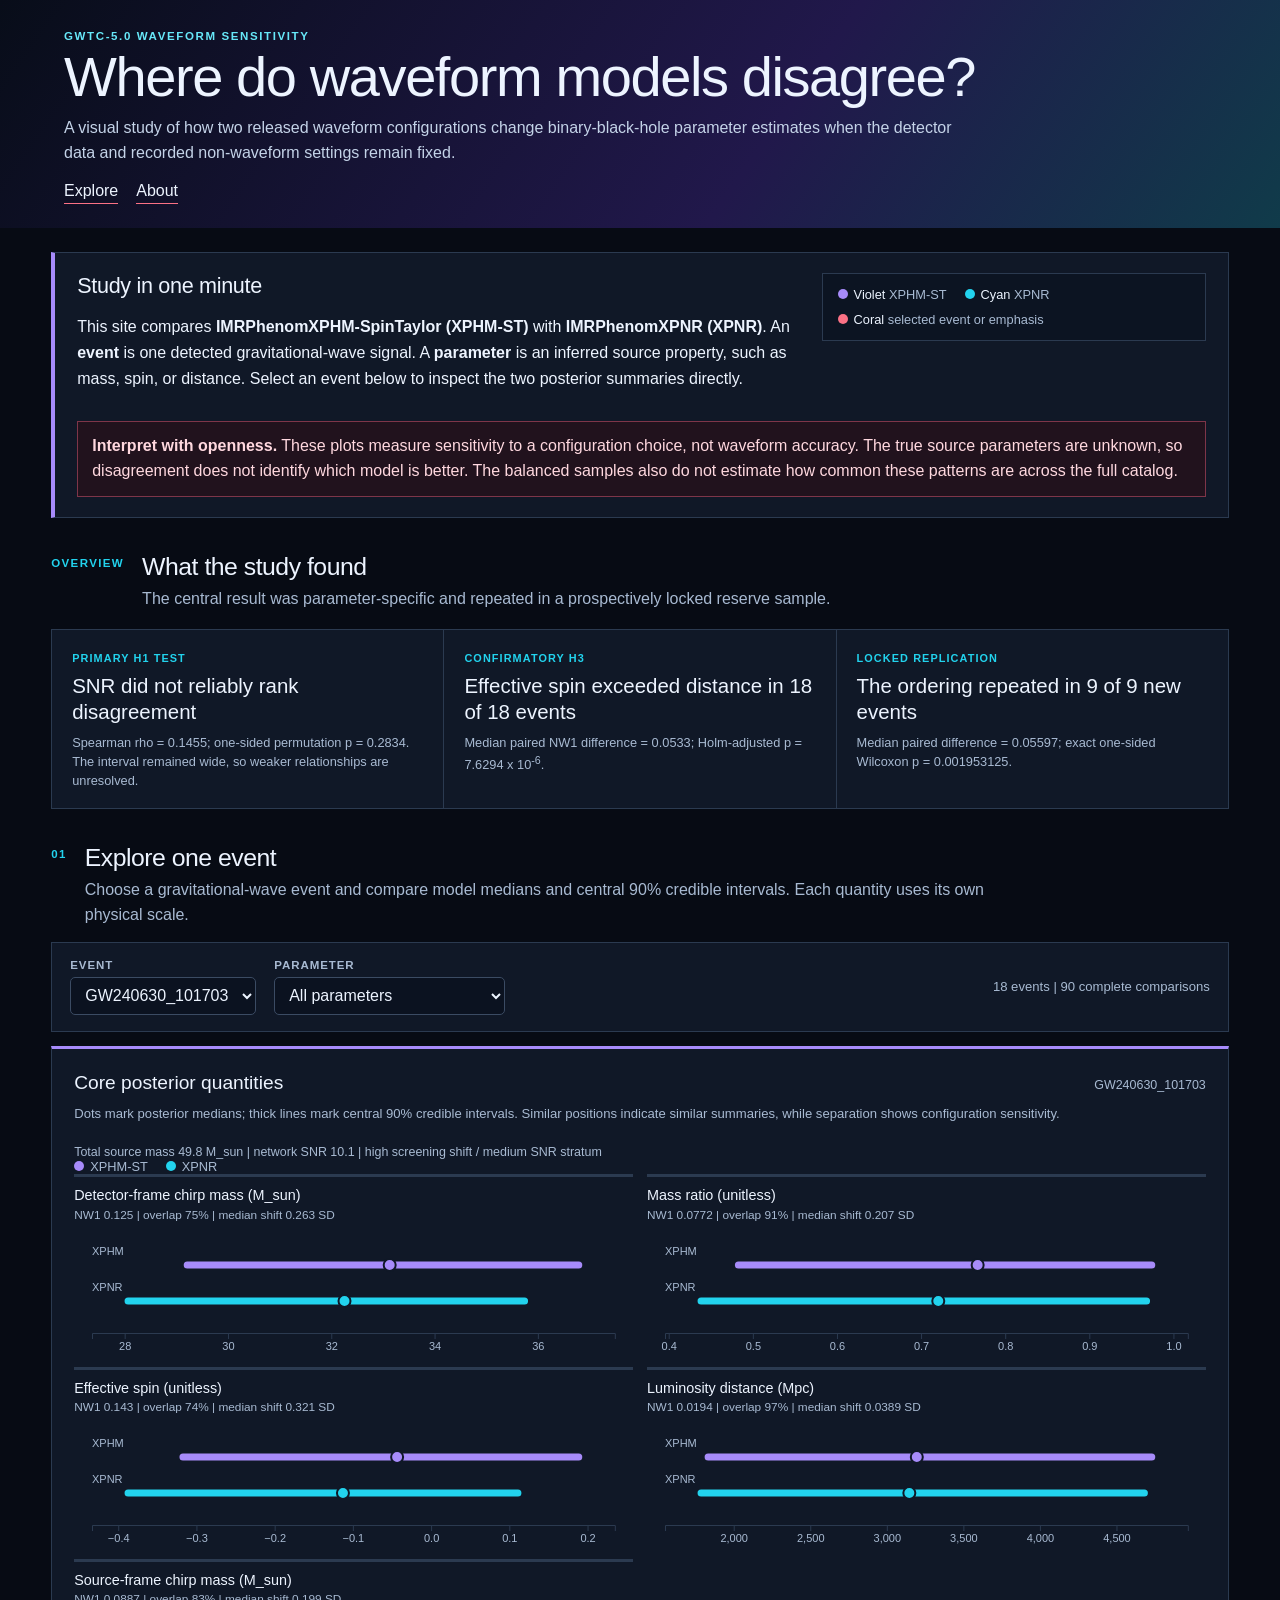
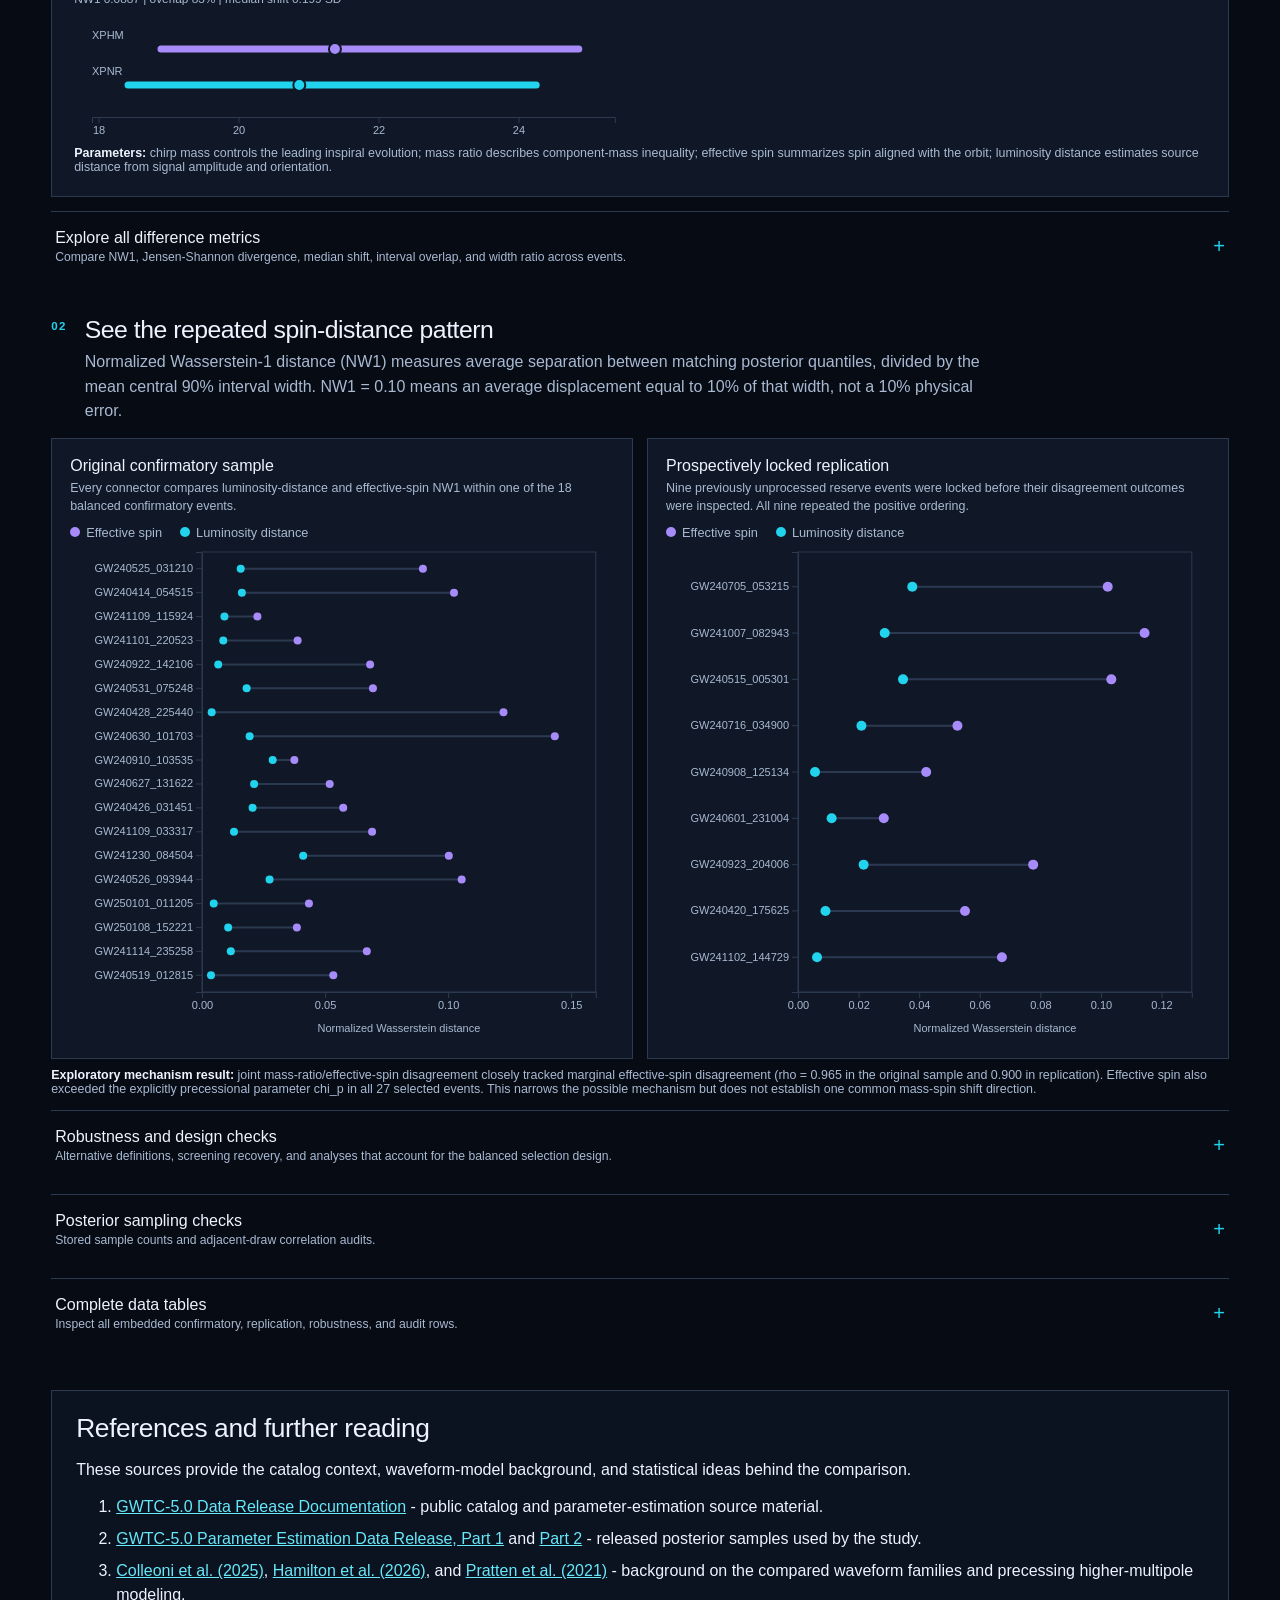
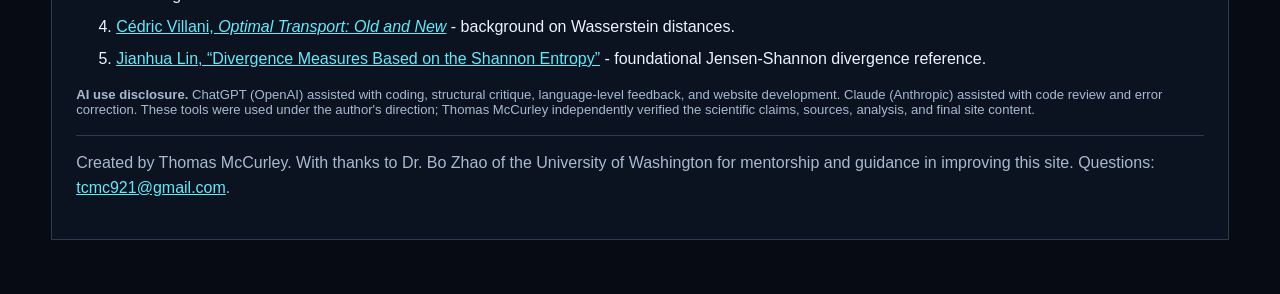
==== commit 30b160af: "Refactor code structure for improved readability and maintainability" ====
--- a/waveform-comparison/index.html
+++ b/waveform-comparison/index.html
@@ -3,6 +3,7 @@
 <head>
   <meta charset="utf-8">
   <meta name="viewport" content="width=device-width, initial-scale=1">
+  <meta name="description" content="Interactive comparison of XPHM-SpinTaylor and XPNR posterior sensitivity across selected GWTC-5.0 binary-black-hole events.">
   <title>Waveform model comparison - GWTC-5.0</title>
   <script>
 // https://d3js.org v7.9.0 Copyright 2010-2023 Mike Bostock
@@ -24,42 +25,28 @@
     #eventChart rect{animation:bar-rise .38s cubic-bezier(.2,.7,.2,1) both;transform-box:fill-box;transform-origin:center bottom}#heatmap rect.metric-cell{animation:cell-settle .3s ease-out both;transform-box:fill-box;transform-origin:center}.quantity svg>line{animation:interval-open .4s cubic-bezier(.2,.7,.2,1) both;transform-box:fill-box;transform-origin:center}.data-chart circle{transition:r .14s ease,opacity .14s ease}.data-chart circle:hover{r:5px;opacity:1}
     @keyframes bar-rise{from{transform:scaleY(.05);opacity:.45}to{transform:scaleY(1);opacity:1}}@keyframes cell-settle{from{transform:scale(.9);opacity:.35}to{transform:scale(1);opacity:1}}@keyframes interval-open{from{transform:scaleX(.08);opacity:.5}to{transform:scaleX(1);opacity:1}}@keyframes soft-enter{from{transform:translateY(5px);opacity:.45}to{transform:translateY(0);opacity:1}}
     .welcome{background:var(--panel);border-left:5px solid var(--xphm);padding:22px 24px;margin-bottom:20px;box-shadow:var(--shadow)}.welcome h2,.references h2{font-family:var(--font-sans);font-size:1.65rem;font-weight:500;letter-spacing:-.015em;margin:0 0 8px}.welcome p{max-width:1000px;line-height:1.6}.welcome-grid{display:grid;grid-template-columns:repeat(3,minmax(0,1fr));gap:18px;margin-top:18px}.welcome-grid h3{font-size:.9rem;margin:0 0 5px}.welcome-grid p{font-size:.82rem;color:var(--muted);margin:0}.caution{background:#21121d;border:1px solid #7e3549;padding:14px 16px;margin:18px 0;color:#ffd8df;line-height:1.55}.chart-description{font-size:.82rem;color:var(--muted);line-height:1.5;margin:0 0 12px;max-width:1000px}.archive{margin-top:28px}.archive>h2{font-family:var(--font-sans);font-size:1.8rem;font-weight:500;letter-spacing:-.015em;margin:0 0 6px}.section-description{color:var(--muted);line-height:1.55;margin:0 0 14px}.figure-grid{display:grid;grid-template-columns:repeat(2,minmax(0,1fr));gap:18px}.archive-panel{padding:18px;min-width:0}.archive-panel h3{font-size:.95rem;font-weight:500;margin:0}.archive-panel .sub{font-size:.78rem;color:var(--muted);line-height:1.45;margin:4px 0 10px}.data-chart{min-height:260px}.table-panel{margin-top:18px}.table-wrap{overflow:auto;max-height:620px;border-top:1px solid var(--line)}table{width:100%;border-collapse:collapse;font-size:.78rem}th,td{padding:8px 10px;text-align:left;border-bottom:1px solid var(--line);white-space:nowrap}tbody tr:hover{background:#15233a}th{position:sticky;top:0;background:#111c2d;font-weight:500;z-index:1}td{font-variant-numeric:tabular-nums}.table-meta{font-size:.78rem;color:var(--muted);margin-left:auto}.references{margin-top:28px;padding:22px 24px;background:var(--panel);border:1px solid var(--line)}.references li{margin:8px 0;line-height:1.5}.references a{color:#67e8f9}.references .credit{border-top:1px solid var(--line);margin-top:18px;padding-top:15px;color:var(--muted)}
-    @media(max-width:820px){.grid,.figure-grid,.quantity-grid,.welcome-grid{grid-template-columns:1fr}.wide{grid-column:auto}header{padding-top:30px}}@media(prefers-reduced-motion:reduce){.tooltip,.data-chart circle{transition:none}#eventChart rect,#heatmap rect.metric-cell,.quantity,.quantity svg>line{animation:none}}
+    header{padding:30px clamp(20px,5vw,72px) 24px}header>*{max-width:1180px;margin-left:auto;margin-right:auto}header h1{margin-top:.35rem;margin-bottom:.45rem}.site-nav{margin-top:16px}
+    main{max-width:1360px}.welcome{border:1px solid var(--line);border-left:4px solid var(--xphm);box-shadow:none;padding:20px 22px}.welcome-top{display:grid;grid-template-columns:minmax(0,1.5fr) minmax(280px,.8fr);gap:24px;align-items:start}.welcome h2{font-size:1.35rem}.model-key{display:flex;flex-wrap:wrap;gap:10px 18px;align-items:center;padding:13px 15px;background:#0c1422;border:1px solid var(--line);font-size:.8rem;color:var(--muted)}.model-key strong{color:var(--ink);font-weight:500}.caution{margin:14px 0 0;padding:12px 14px}.section-block{margin-top:34px}.section-heading{display:flex;gap:18px;align-items:start;margin:0 0 14px}.section-number{color:var(--xpnr);font-size:.72rem;font-weight:700;letter-spacing:.12em;padding-top:5px}.section-copy h2{font-size:1.55rem;letter-spacing:-.02em}.section-copy p{color:var(--muted);line-height:1.55;margin:5px 0 0;max-width:900px}.takeaway-grid{display:grid;grid-template-columns:repeat(3,minmax(0,1fr));gap:1px;background:var(--line);border:1px solid var(--line);margin:18px 0 6px}.takeaway{background:var(--panel);padding:18px 20px;min-height:150px}.takeaway-label{font-size:.68rem;text-transform:uppercase;letter-spacing:.1em;color:var(--xpnr);font-weight:700}.takeaway strong{display:block;font-size:1.28rem;line-height:1.25;margin:7px 0 8px;font-weight:500}.takeaway p{color:var(--muted);font-size:.8rem;line-height:1.5;margin:0}.toolbar,.panel,.archive-panel{box-shadow:none}.toolbar{border-color:var(--line);margin-bottom:14px}.grid{display:block}.panel{margin-bottom:14px}.primary-panel{border-top:3px solid var(--xphm);padding:22px}.primary-panel .panel-head h2{font-size:1.2rem}.reading-note{font-size:.78rem;color:var(--muted);margin-top:9px}.reading-note strong{color:var(--ink)}details.disclosure{border-top:1px solid var(--line);margin-top:14px}details.disclosure>summary{cursor:pointer;list-style:none;padding:17px 4px;font-weight:500;color:var(--ink);display:flex;align-items:center;justify-content:space-between;gap:18px}details.disclosure>summary::-webkit-details-marker{display:none}details.disclosure>summary::after{content:'+';color:var(--xpnr);font-size:1.25rem;font-weight:400}details.disclosure[open]>summary::after{content:'-'}details.disclosure>summary span{display:block;color:var(--muted);font-size:.76rem;font-weight:400;margin-top:3px}.details-body{padding:0 0 18px}.archive{margin-top:34px}.archive>h2{font-size:1.55rem}.figure-grid{gap:14px}.archive-panel{border:1px solid var(--line);background:var(--panel)}.archive-panel h3{font-size:1rem}.table-panel{margin-top:0}.references{box-shadow:none;margin-top:42px;background:#0b1220}.references .credit{line-height:1.55}.references .disclosure-copy{color:var(--muted);font-size:.82rem}.data-chart{min-height:280px}#h3EventsChart,#replicationChart{min-height:500px}
+    @media(max-width:820px){.grid,.figure-grid,.quantity-grid,.welcome-grid,.welcome-top,.takeaway-grid{grid-template-columns:1fr}.wide{grid-column:auto}header{padding-top:26px}.takeaway{min-height:0}.section-heading{gap:11px}.model-key{gap:9px 14px}}@media(prefers-reduced-motion:reduce){.tooltip,.data-chart circle{transition:none}#eventChart rect,#heatmap rect.metric-cell,.quantity,.quantity svg>line{animation:none}}
   </style>
 </head>
 <body>
-  <header><div class="eyebrow">GWTC-5.0 - posterior diagnostics</div><h1>Where do waveform models disagree?</h1><p>An interactive comparison of how two gravitational-waveform models estimate black-hole binary properties. Explore where the results agree, where they shift, and how strongly those differences depend on the event and physical quantity.</p><nav class="site-nav" aria-label="Site navigation"><a href="index.html" aria-current="page">Explore</a><a href="about.html">About</a></nav></header>
+  <header><div class="eyebrow">GWTC-5.0 waveform sensitivity</div><h1>Where do waveform models disagree?</h1><p>A visual study of how two released waveform configurations change binary-black-hole parameter estimates when the detector data and recorded non-waveform settings remain fixed.</p><nav class="site-nav" aria-label="Site navigation"><a href="index.html" aria-current="page">Explore</a><a href="about.html">About</a></nav></header>
   <main>
-    <section class="welcome" aria-labelledby="welcomeTitle"><h2 id="welcomeTitle">Welcome</h2><p>This site compares parameter estimates produced with <strong>IMRPhenomXPHM-SpinTaylor</strong> and <strong>IMRPhenomXPNR</strong> for 18 binary-black-hole signals in the GWTC-5.0 catalog. It is designed to help readers see whether conclusions about a source change when the waveform configuration changes.</p><div class="welcome-grid"><div><h3>How to use the site</h3><p>Choose an event and, optionally, a parameter. The coral bar follows your selected event through the charts. Hover over marks for exact values.</p></div><div><h3>What “event” means</h3><p>An event is one detected gravitational-wave signal, named by its date and UTC time; for example, GW240525_031210.</p></div><div><h3>What “parameter” means</h3><p>A parameter is a source property inferred from the signal, such as chirp mass, mass ratio, effective spin, or luminosity distance.</p></div></div><div class="caution"><strong>Interpret with openness.</strong> This is an active scientific question. A visible model difference is evidence of sensitivity, not by itself proof that one model is correct, that another is wrong, or that every future event will behave similarly. Sampling variation, event selection, prior assumptions, and waveform physics all matter.</div></section>
-    <section class="toolbar" aria-label="Visualization controls">
-      <div class="field"><label for="eventSelect">Event</label><select id="eventSelect" disabled><option>Load results first</option></select></div>
-      <div class="field"><label for="parameterSelect">Parameter</label><select id="parameterSelect" disabled><option>All parameters</option></select></div>
-      <span id="status" class="status" role="status">Loading confirmatory results...</span>
+    <section class="welcome" aria-labelledby="welcomeTitle"><div class="welcome-top"><div><h2 id="welcomeTitle">Study in one minute</h2><p>This site compares <strong>IMRPhenomXPHM-SpinTaylor (XPHM-ST)</strong> with <strong>IMRPhenomXPNR (XPNR)</strong>. An <strong>event</strong> is one detected gravitational-wave signal. A <strong>parameter</strong> is an inferred source property, such as mass, spin, or distance. Select an event below to inspect the two posterior summaries directly.</p></div><div class="model-key" aria-label="Color key"><span><i class="swatch xphm"></i><strong>Violet</strong> XPHM-ST</span><span><i class="swatch xpnr"></i><strong>Cyan</strong> XPNR</span><span><i class="swatch selected-event"></i><strong>Coral</strong> selected event or emphasis</span></div></div><div class="caution"><strong>Interpret with openness.</strong> These plots measure sensitivity to a configuration choice, not waveform accuracy. The true source parameters are unknown, so disagreement does not identify which model is better. The balanced samples also do not estimate how common these patterns are across the full catalog.</div></section>
+
+    <section class="section-block" aria-labelledby="findingsTitle"><div class="section-heading"><span class="section-number">OVERVIEW</span><div class="section-copy"><h2 id="findingsTitle">What the study found</h2><p>The central result was parameter-specific and repeated in a prospectively locked reserve sample.</p></div></div><div class="takeaway-grid"><article class="takeaway"><span class="takeaway-label">Primary H1 test</span><strong>SNR did not reliably rank disagreement</strong><p>Spearman rho = 0.1455; one-sided permutation p = 0.2834. The interval remained wide, so weaker relationships are unresolved.</p></article><article class="takeaway"><span class="takeaway-label">Confirmatory H3</span><strong>Effective spin exceeded distance in 18 of 18 events</strong><p>Median paired NW1 difference = 0.0533; Holm-adjusted p = 7.6294 x 10<sup>-6</sup>.</p></article><article class="takeaway"><span class="takeaway-label">Locked replication</span><strong>The ordering repeated in 9 of 9 new events</strong><p>Median paired difference = 0.05597; exact one-sided Wilcoxon p = 0.001953125.</p></article></div></section>
+
+    <section class="section-block" aria-labelledby="exploreTitle"><div class="section-heading"><span class="section-number">01</span><div class="section-copy"><h2 id="exploreTitle">Explore one event</h2><p>Choose a gravitational-wave event and compare model medians and central 90% credible intervals. Each quantity uses its own physical scale.</p></div></div><section class="toolbar" aria-label="Visualization controls"><div class="field"><label for="eventSelect">Event</label><select id="eventSelect" disabled><option>Load results first</option></select></div><div class="field"><label for="parameterSelect">Parameter</label><select id="parameterSelect" disabled><option>All parameters</option></select></div><span id="status" class="status" role="status">Loading confirmatory results...</span></section><div id="empty" class="empty"><strong>Confirmatory results are not available yet</strong><span>Start with <code>python launch_dashboard.py</code> to calculate and load them automatically.</span></div><section id="dashboard" class="grid" hidden><article class="panel wide primary-panel"><div class="panel-head"><h2>Core posterior quantities</h2><span id="selectionLabel"></span></div><p class="chart-description">Dots mark posterior medians; thick lines mark central 90% credible intervals. Similar positions indicate similar summaries, while separation shows configuration sensitivity.</p><div id="eventContext" class="metric-note"></div><div class="legend"><span><i class="swatch xphm"></i>XPHM-ST</span><span><i class="swatch xpnr"></i>XPNR</span></div><div id="coreComparison" class="quantity-grid" aria-label="Core posterior quantities compared on separate scales"></div><div class="reading-note"><strong>Parameters:</strong> chirp mass controls the leading inspiral evolution; mass ratio describes component-mass inequality; effective spin summarizes spin aligned with the orbit; luminosity distance estimates source distance from signal amplitude and orientation.</div></article><details class="disclosure"><summary><div>Explore all difference metrics<span>Compare NW1, Jensen-Shannon divergence, median shift, interval overlap, and width ratio across events.</span></div></summary><div class="details-body"><article class="panel wide"><div class="panel-head"><h2>Difference metrics by event</h2><span>Median across visible parameters; select any bar to change event</span></div><p class="chart-description">Higher NW1, Jensen-Shannon divergence, and standardized median shift indicate more disagreement. Lower interval overlap indicates less shared uncertainty. Width-ratio sign shows which model produced the wider interval.</p><div class="event-key" aria-label="Bar color legend"><span><i class="swatch selected-event"></i><strong id="selectedEventKey">Selected event</strong></span><span><i class="swatch other-events"></i>Other events</span></div><svg id="eventChart" role="img" aria-label="All five model-difference metrics by event"></svg></article><article class="panel wide"><div class="panel-head"><h2>Complete metric profile</h2><span>All parameters and metrics for the selected event</span></div><p class="chart-description">Read across a row to see how one inferred quantity responds to waveform choice. Stronger color indicates greater disagreement after each metric is placed on a meaningful display scale.</p><svg id="heatmap" role="img" aria-label="Matrix of all model difference metrics by parameter"></svg></article></div></details></section></section>
+
+    <section class="archive section-block" aria-labelledby="evidenceTitle"><div class="section-heading"><span class="section-number">02</span><div class="section-copy"><h2 id="evidenceTitle">See the repeated spin-distance pattern</h2><p>Normalized Wasserstein-1 distance (NW1) measures average separation between matching posterior quantiles, divided by the mean central 90% interval width. NW1 = 0.10 means an average displacement equal to 10% of that width, not a 10% physical error.</p></div></div><div class="figure-grid"><article class="archive-panel"><h3>Original confirmatory sample</h3><div class="sub">Every connector compares luminosity-distance and effective-spin NW1 within one of the 18 balanced confirmatory events.</div><div class="legend"><span><i class="swatch xphm"></i>Effective spin</span><span><i class="swatch xpnr"></i>Luminosity distance</span></div><svg id="h3EventsChart" class="data-chart" role="img" aria-label="Effective-spin and luminosity-distance NW1 for 18 confirmatory events"></svg></article><article class="archive-panel"><h3>Prospectively locked replication</h3><div class="sub">Nine previously unprocessed reserve events were locked before their disagreement outcomes were inspected. All nine repeated the positive ordering.</div><div class="legend"><span><i class="swatch xphm"></i>Effective spin</span><span><i class="swatch xpnr"></i>Luminosity distance</span></div><svg id="replicationChart" class="data-chart" role="img" aria-label="Effective-spin and luminosity-distance NW1 for nine locked replication events"></svg></article></div><p class="reading-note"><strong>Exploratory mechanism result:</strong> joint mass-ratio/effective-spin disagreement closely tracked marginal effective-spin disagreement (rho = 0.965 in the original sample and 0.900 in replication). Effective spin also exceeded the explicitly precessional parameter chi_p in all 27 selected events. This narrows the possible mechanism but does not establish one common mass-spin shift direction.</p>
+
+      <details class="disclosure"><summary><div>Robustness and design checks<span>Alternative definitions, screening recovery, and analyses that account for the balanced selection design.</span></div></summary><div class="details-body"><div class="figure-grid"><article class="archive-panel"><h3>Parameterization robustness</h3><div class="sub">Tests whether the spin-versus-distance conclusion changes under six reasonable metric definitions. A log horizontal scale keeps both small differences and the larger split-reference ratio visible.</div><svg id="h3SummaryChart" class="data-chart" role="img" aria-label="H3 parameterization robustness"></svg></article><article class="archive-panel"><h3>Screening recovery</h3><div class="sub">Shows how many high-sensitivity events are recovered as progressively more catalog events are retained by the inexpensive screening rule.</div><svg id="screeningChart" class="data-chart" role="img" aria-label="Screening recovery curve"></svg></article><article class="archive-panel"><h3>Design-aware sensitivity</h3><div class="sub">Summarizes association estimates after accounting for stratified event selection. Lines are 95% intervals where available.</div><svg id="designChart" class="data-chart" role="img" aria-label="Design-aware sensitivity estimates"></svg></article></div></div></details>
+      <details class="disclosure"><summary><div>Posterior sampling checks<span>Stored sample counts and adjacent-draw correlation audits.</span></div></summary><div class="details-body"><div class="figure-grid"><article class="archive-panel"><h3>Posterior sample counts</h3><div class="sub">Compares retained posterior draws for each model. Similar coverage helps rule out sample-count imbalance as a simple explanation.</div><svg id="sampleChart" class="data-chart" role="img" aria-label="Posterior sample count distribution"></svg></article><article class="archive-panel"><h3>Sampling diagnostics</h3><div class="sub">Lag-1 correlation measures similarity between neighboring stored draws. Values near zero indicate weak serial dependence; this audit does not replace sampler convergence diagnostics.</div><svg id="auditChart" class="data-chart" role="img" aria-label="Posterior lag-one correlation distribution"></svg></article></div></div></details>
+      <details class="disclosure"><summary><div>Complete data tables<span>Inspect all embedded confirmatory, replication, robustness, and audit rows.</span></div></summary><div class="details-body"><article class="archive-panel table-panel"><div class="panel-head"><h2>Complete data tables</h2><span id="tableMeta" class="table-meta"></span></div><p class="chart-description">Choose a dataset to replace the table below. An em dash means the source analysis did not define that field for that row.</p><div class="field" style="max-width:420px;margin-bottom:14px"><label for="tableSelect">Dataset</label><select id="tableSelect"></select></div><div class="table-wrap"><table id="dataTable"><thead></thead><tbody></tbody></table></div></article></div></details>
     </section>
-    <div id="empty" class="empty"><strong>Confirmatory results are not available yet</strong><span>Start with <code>python launch_dashboard.py</code> to calculate and load them automatically.</span></div>
-    <section id="dashboard" class="grid" hidden>
-      <article class="panel wide"><div class="panel-head"><h2>All difference metrics by event</h2><span>Median across visible parameters; click any bar to select an event</span></div><p class="chart-description">Each row measures model disagreement in a different way. Taller NW1, Jensen-Shannon, and standardized-shift bars indicate larger differences. Lower interval overlap indicates less shared uncertainty, while the sign of the log-width ratio shows which model produced the wider interval.</p><div class="event-key" aria-label="Bar color legend"><span><i class="swatch selected-event"></i><strong id="selectedEventKey">Selected event</strong></span><span><i class="swatch other-events"></i>Other events</span></div><svg id="eventChart" role="img" aria-label="All five model-difference metrics by event"></svg></article>
-      <article class="panel"><div class="panel-head"><h2>Complete metric profile</h2><span>All parameters and metrics for the selected event</span></div><p class="chart-description">Read across a row to see how sensitive one physical quantity is to waveform choice. Darker cells represent stronger disagreement; exact values remain visible in each cell and on hover.</p><svg id="heatmap" role="img" aria-label="Matrix of all model difference metrics by parameter"></svg></article>
-      <article class="panel"><div class="panel-head"><h2>Core quantities</h2><span id="selectionLabel"></span></div><p class="chart-description">This is the most direct model-to-model view. Each mini-chart uses the quantity's own scale and compares posterior medians (dots) and central 90% credible intervals (thick lines).</p><div id="eventContext" class="metric-note"></div><div class="legend"><span><i class="swatch xphm"></i>XPHM-SpinTaylor</span><span><i class="swatch xpnr"></i>XPNR</span></div><div id="coreComparison" class="quantity-grid" aria-label="Core posterior quantities compared on separate scales"></div><div class="metric-note">Chirp mass captures the binary's leading mass scale; mass ratio describes how unequal the components are; effective spin summarizes spin along the orbit; luminosity distance estimates how far away the source is.</div></article>
-    </section>
-    <section class="archive" aria-labelledby="figureArchiveTitle">
-      <h2 id="figureArchiveTitle">Results at a glance</h2><p class="section-description">These secondary views test whether the central patterns persist under alternative definitions and whether the posterior samples are numerically well behaved.</p>
-      <div class="figure-grid">
-        <article class="archive-panel"><h3>H3 across events</h3><div class="sub">Each horizontal pair compares effective-spin sensitivity with luminosity-distance sensitivity for one event. A dot farther right means greater waveform-model sensitivity.</div><div class="legend"><span><i class="swatch xphm"></i>Effective spin</span><span><i class="swatch xpnr"></i>Luminosity distance</span></div><svg id="h3EventsChart" class="data-chart" role="img" aria-label="Paired H3 event results"></svg></article>
-        <article class="archive-panel"><h3>Parameterization robustness</h3><div class="sub">Shows whether the spin-versus-distance conclusion changes under six reasonable metric definitions. The logarithmic horizontal scale keeps both small differences and the larger split-reference ratio visible.</div><svg id="h3SummaryChart" class="data-chart" role="img" aria-label="H3 parameterization robustness"></svg></article>
-        <article class="archive-panel"><h3>Screening recovery</h3><div class="sub">Shows how many high-sensitivity events are recovered as progressively more catalog events are retained by the inexpensive screening rule.</div><svg id="screeningChart" class="data-chart" role="img" aria-label="Screening recovery curve"></svg></article>
-        <article class="archive-panel"><h3>Design-aware sensitivity</h3><div class="sub">Summarizes association estimates after accounting for the stratified event-selection design. Lines are 95% intervals where available.</div><svg id="designChart" class="data-chart" role="img" aria-label="Design-aware sensitivity estimates"></svg></article>
-        <article class="archive-panel"><h3>Posterior sample counts</h3><div class="sub">Compares how many posterior draws were retained for each model. Similar coverage helps rule out sample-count imbalance as a simple explanation.</div><svg id="sampleChart" class="data-chart" role="img" aria-label="Posterior sample count distribution"></svg></article>
-        <article class="archive-panel"><h3>Sampling diagnostics</h3><div class="sub">Lag-1 correlation measures similarity between neighboring stored draws. Values near zero indicate weak serial dependence.</div><svg id="auditChart" class="data-chart" role="img" aria-label="Posterior lag-one correlation distribution"></svg></article>
-      </div>
-      <article class="archive-panel table-panel">
-        <div class="panel-head"><h2>Complete data tables</h2><span id="tableMeta" class="table-meta"></span></div>
-        <p class="chart-description">Choose a dataset to replace the table below. An em dash means the source analysis did not define that field for the row—for example, a confidence interval is available for the bootstrap estimate but not for every permutation result.</p>
-        <div class="field" style="max-width:420px;margin-bottom:14px"><label for="tableSelect">Dataset</label><select id="tableSelect"></select></div>
-        <div class="table-wrap"><table id="dataTable"><thead></thead><tbody></tbody></table></div>
-      </article>
-    </section>
-    <section class="references" aria-labelledby="referencesTitle"><h2 id="referencesTitle">References and further reading</h2><p>These sources provide the catalog context, public data, and statistical ideas behind the comparison.</p><ol><li><a href="https://arxiv.org/abs/2605.27223">GWTC-5.0: An Introduction to Version 5.0 of the Gravitational-Wave Transient Catalog</a> - an accessible overview of the catalog and its scientific setting.</li><li><a href="https://arxiv.org/abs/2605.27224">GWTC-5.0: Methods for Identifying and Characterizing Gravitational-wave Transients</a> - details of the detection and characterization methods.</li><li><a href="https://gwosc.org/GWTC-5.0/">GWTC-5.0 Data Release Documentation</a> - the public catalog and parameter-estimation data used as the source material.</li><li><a href="https://link.springer.com/book/10.1007/978-3-540-71050-9">Cédric Villani, <em>Optimal Transport: Old and New</em></a> - background on Wasserstein distances.</li><li><a href="https://doi.org/10.1109/18.61115">Jianhua Lin, “Divergence Measures Based on the Shannon Entropy”</a> - the foundational Jensen-Shannon divergence reference.</li></ol><p class="credit">Created by Thomas McCurley. Generative AI tools assisted with coding, debugging, data-presentation design, and website development under the author's direction; responsibility for the site's content and interpretation remains with the author. With thanks to Dr. Bo Zhao of the University of Washington for guidance in improving this site. Questions: <a href="mailto:tcmc921@gmail.com">tcmc921@gmail.com</a>.</p></section>
+
+    <section class="references" aria-labelledby="referencesTitle"><h2 id="referencesTitle">References and further reading</h2><p>These sources provide the catalog context, waveform-model background, and statistical ideas behind the comparison.</p><ol><li><a href="https://gwosc.org/GWTC-5.0/">GWTC-5.0 Data Release Documentation</a> - public catalog and parameter-estimation source material.</li><li><a href="https://doi.org/10.5281/zenodo.20348005">GWTC-5.0 Parameter Estimation Data Release, Part 1</a> and <a href="https://doi.org/10.5281/zenodo.20348006">Part 2</a> - released posterior samples used by the study.</li><li><a href="https://doi.org/10.1103/PhysRevD.111.104019">Colleoni et al. (2025)</a>, <a href="https://doi.org/10.1103/kxsf-23rr">Hamilton et al. (2026)</a>, and <a href="https://doi.org/10.1103/PhysRevD.103.104056">Pratten et al. (2021)</a> - background on the compared waveform families and precessing higher-multipole modeling.</li><li><a href="https://link.springer.com/book/10.1007/978-3-540-71050-9">Cédric Villani, <em>Optimal Transport: Old and New</em></a> - background on Wasserstein distances.</li><li><a href="https://doi.org/10.1109/18.61115">Jianhua Lin, “Divergence Measures Based on the Shannon Entropy”</a> - foundational Jensen-Shannon divergence reference.</li></ol><p class="disclosure-copy"><strong>AI use disclosure.</strong> ChatGPT (OpenAI) assisted with coding, structural critique, language-level feedback, and website development. Claude (Anthropic) assisted with code review and error correction. These tools were used under the author's direction; Thomas McCurley independently verified the scientific claims, sources, analysis, and final site content.</p><p class="credit">Created by Thomas McCurley. With thanks to Dr. Bo Zhao of the University of Washington for mentorship and guidance in improving this site. Questions: <a href="mailto:tcmc921@gmail.com">tcmc921@gmail.com</a>.</p></section>
   </main><div id="tooltip" class="tooltip" role="tooltip"></div>
   <script>
 window.GWTC5_WAVEFORM_DATA = [{"event":"GW240525_031210","parameter":"chirp_mass","xphm_sample_count":"19070","xpnr_sample_count":"19199","xphm_median":"38.27423212876049","xpnr_median":"37.73474298771531","xphm_lower_90":"33.110153173214975","xphm_upper_90":"44.025098491689256","xpnr_lower_90":"32.82466561040321","xpnr_upper_90":"43.79525224804363","xphm_width_90":"10.914945318474281","xpnr_width_90":"10.970586637640423","average_width_90":"10.942765978057352","wasserstein_1":"0.4978641789257606","normalized_wasserstein_1":"0.04549710556947737","js_divergence_bits":"0.007265906446321326","standardized_median_displacement":"0.10520527964645066","interval_overlap_90":"0.9539898312931794","log_width_ratio":"-0.005084769167224704","xphm_split_NW1_p95":"0.011229897194632795","xpnr_split_NW1_p95":"0.01158767722227664","pair_noise_threshold_NW1":"0.01158767722227664","NW1_above_noise":"True"},{"event":"GW240525_031210","parameter":"mass_ratio","xphm_sample_count":"19070","xpnr_sample_count":"19199","xphm_median":"0.7079642651852445","xpnr_median":"0.7159521199549128","xphm_lower_90":"0.3751076707728193","xphm_upper_90":"0.9680165212053237","xpnr_lower_90":"0.3808145967504091","xpnr_upper_90":"0.9697837602872968","xphm_width_90":"0.5929088504325044","xpnr_width_90":"0.5889691635368878","average_width_90":"0.590939006984696","wasserstein_1":"0.00639862126311772","normalized_wasserstein_1":"0.010827887798043816","js_divergence_bits":"0.001060312364787176","standardized_median_displacement":"0.03083280897156456","interval_overlap_90":"0.9874315359380511","log_width_ratio":"0.006666849609306032","xphm_split_NW1_p95":"0.009484079354809447","xpnr_split_NW1_p95":"0.00888586668307748","pair_noise_threshold_NW1":"0.009484079354809447","NW1_above_noise":"True"},{"event":"GW240525_031210","parameter":"chi_eff","xphm_sample_count":"19070","xpnr_sample_count":"19199","xphm_median":"0.16618443128653876","xpnr_median":"0.11821176597434546","xphm_lower_90":"-0.09271060081792541","xphm_upper_90":"0.41753853587347695","xpnr_lower_90":"-0.1308057840913254","xpnr_upper_90":"0.36976487314098716","xphm_width_90":"0.5102491366914024","xpnr_width_90":"0.5005706572323125","average_width_90":"0.5054098969618575","wasserstein_1":"0.04536316533852557","normalized_wasserstein_1":"0.08975519793184633","js_divergence_bits":"0.01667931595843851","standardized_median_displacement":"0.2188844900417469","interval_overlap_90":"0.8434034184736305","log_width_ratio":"0.019150347673347688","xphm_split_NW1_p95":"0.008937880163024516","xpnr_split_NW1_p95":"0.010416726846544112","pair_noise_threshold_NW1":"0.010416726846544112","NW1_above_noise":"True"},{"event":"GW240525_031210","parameter":"luminosity_distance","xphm_sample_count":"19070","xpnr_sample_count":"19199","xphm_median":"4541.152850552795","xpnr_median":"4456.177585381532","xphm_lower_90":"2357.592571403141","xphm_upper_90":"7560.238779714528","xpnr_lower_90":"2311.173773738329","xpnr_upper_90":"7458.613447009242","xphm_width_90":"5202.646208311387","xpnr_width_90":"5147.439673270913","average_width_90":"5175.042940791151","wasserstein_1":"81.37992406915455","normalized_wasserstein_1":"0.01572545870638","js_divergence_bits":"0.0014816050042229779","standardized_median_displacement":"0.03736153529903943","interval_overlap_90":"0.9717960950756857","log_width_ratio":"0.0106679421284124","xphm_split_NW1_p95":"0.009149935680188476","xpnr_split_NW1_p95":"0.010107952677310033","pair_noise_threshold_NW1":"0.010107952677310033","NW1_above_noise":"True"},{"event":"GW240525_031210","parameter":"chirp_mass_source","xphm_sample_count":"19070","xpnr_sample_count":"19199","xphm_median":"22.141777788054387","xpnr_median":"21.981142253505876","xphm_lower_90":"18.311599072011877","xphm_upper_90":"27.345277968989613","xpnr_lower_90":"18.2279644787818","xpnr_upper_90":"27.153800400341947","xphm_width_90":"9.033678896977737","xpnr_width_90":"8.925835921560147","average_width_90":"8.979757409268942","wasserstein_1":"0.15069326914956974","normalized_wasserstein_1":"0.016781440999065693","js_divergence_bits":"0.0015894471912093764","standardized_median_displacement":"0.040828387150892785","interval_overlap_90":"0.9698253041125305","log_width_ratio":"0.012009708805024276","xphm_split_NW1_p95":"0.00906474646175109","xpnr_split_NW1_p95":"0.00928563343498886","pair_noise_threshold_NW1":"0.00928563343498886","NW1_above_noise":"True"},{"event":"GW240414_054515","parameter":"chirp_mass","xphm_sample_count":"14167","xpnr_sample_count":"13285","xphm_median":"35.004693023168976","xpnr_median":"34.501187240466486","xphm_lower_90":"31.164346545457732","xphm_upper_90":"39.55058110001243","xpnr_lower_90":"30.735992902031413","xpnr_upper_90":"39.15275915525965","xphm_width_90":"8.386234554554697","xpnr_width_90":"8.41676625322824","average_width_90":"8.401500403891468","wasserstein_1":"0.5065978437685984","normalized_wasserstein_1":"0.060298496627334414","js_divergence_bits":"0.010721032287939388","standardized_median_displacement":"0.1297465767802313","interval_overlap_90":"0.906271788355543","log_width_ratio":"-0.0036340809149888534","xphm_split_NW1_p95":"0.011741508218295294","xpnr_split_NW1_p95":"0.01225072978808913","pair_noise_threshold_NW1":"0.01225072978808913","NW1_above_noise":"True"},{"event":"GW240414_054515","parameter":"mass_ratio","xphm_sample_count":"14167","xpnr_sample_count":"13285","xphm_median":"0.6782444922376605","xpnr_median":"0.6530814407388824","xphm_lower_90":"0.3591844329526634","xphm_upper_90":"0.9628530103956623","xpnr_lower_90":"0.3414330116197392","xpnr_upper_90":"0.9599361691976336","xphm_width_90":"0.6036685774429988","xpnr_width_90":"0.6185031575778943","average_width_90":"0.6110858675104466","wasserstein_1":"0.01882889386564875","normalized_wasserstein_1":"0.030812190015713083","js_divergence_bits":"0.004333284516098235","standardized_median_displacement":"0.09292436415248066","interval_overlap_90":"0.9667402681412485","log_width_ratio":"-0.02427696254430517","xphm_split_NW1_p95":"0.010311305828636975","xpnr_split_NW1_p95":"0.011013875539626808","pair_noise_threshold_NW1":"0.011013875539626808","NW1_above_noise":"True"},{"event":"GW240414_054515","parameter":"chi_eff","xphm_sample_count":"14167","xpnr_sample_count":"13285","xphm_median":"0.029907255213019377","xpnr_median":"-0.007431170396127879","xphm_lower_90":"-0.18233998782458516","xphm_upper_90":"0.24776353250119917","xpnr_lower_90":"-0.22724321211698334","xpnr_upper_90":"0.19533525069656982","xphm_width_90":"0.43010352032578436","xpnr_width_90":"0.42257846281355316","average_width_90":"0.42634099156966876","wasserstein_1":"0.04365151016880547","normalized_wasserstein_1":"0.10238637858417687","js_divergence_bits":"0.02209662147462855","standardized_median_displacement":"0.20334212492620005","interval_overlap_90":"0.795094475605259","log_width_ratio":"0.017650784300457276","xphm_split_NW1_p95":"0.009870946515251037","xpnr_split_NW1_p95":"0.01180258007671917","pair_noise_threshold_NW1":"0.01180258007671917","NW1_above_noise":"True"},{"event":"GW240414_054515","parameter":"luminosity_distance","xphm_sample_count":"14167","xpnr_sample_count":"13285","xphm_median":"1525.4837741479232","xpnr_median":"1501.6581250543902","xphm_lower_90":"944.0844968838766","xphm_upper_90":"2208.8111306424203","xpnr_lower_90":"928.0782087586119","xpnr_upper_90":"2202.7589157735897","xphm_width_90":"1264.7266337585438","xpnr_width_90":"1274.6807070149778","average_width_90":"1269.7036703867607","wasserstein_1":"20.56728209734947","normalized_wasserstein_1":"0.016198489913071237","js_divergence_bits":"0.0020103858321417504","standardized_median_displacement":"0.042987274452020385","interval_overlap_90":"0.9827766565400305","log_width_ratio":"-0.007839722347048703","xphm_split_NW1_p95":"0.009690731390283766","xpnr_split_NW1_p95":"0.011060904911860342","pair_noise_threshold_NW1":"0.011060904911860342","NW1_above_noise":"True"},{"event":"GW240414_054515","parameter":"chirp_mass_source","xphm_sample_count":"14167","xpnr_sample_count":"13285","xphm_median":"27.143716926409326","xpnr_median":"26.83325248983353","xphm_lower_90":"24.345354836251964","xphm_upper_90":"30.749918568065148","xpnr_lower_90":"24.09518798154211","xpnr_upper_90":"30.252573508241476","xphm_width_90":"6.404563731813184","xpnr_width_90":"6.157385526699365","average_width_90":"6.280974629256274","wasserstein_1":"0.327741805182075","normalized_wasserstein_1":"0.05218008741119254","js_divergence_bits":"0.007095477924804111","standardized_median_displacement":"0.109481103483729","interval_overlap_90":"0.8876720995967343","log_width_ratio":"0.03935855937176425","xphm_split_NW1_p95":"0.012145692522066669","xpnr_split_NW1_p95":"0.011934882284587315","pair_noise_threshold_NW1":"0.012145692522066669","NW1_above_noise":"True"},{"event":"GW241109_115924","parameter":"chirp_mass","xphm_sample_count":"14582","xpnr_sample_count":"10761","xphm_median":"5.9488362424724555","xpnr_median":"5.9467178047212395","xphm_lower_90":"5.930093628881907","xphm_upper_90":"5.993596351620305","xpnr_lower_90":"5.927139182064183","xpnr_upper_90":"6.000217804370721","xphm_width_90":"0.06350272273839774","xpnr_width_90":"0.0730786223065385","average_width_90":"0.06829067252246812","wasserstein_1":"0.00261458291855806","normalized_wasserstein_1":"0.03828609123299882","js_divergence_bits":"0.01085485130250399","standardized_median_displacement":"0.07264171946849352","interval_overlap_90":"0.868964421250673","log_width_ratio":"-0.14045309672903797","xphm_split_NW1_p95":"0.010838761158089516","xpnr_split_NW1_p95":"0.012180074821280676","pair_noise_threshold_NW1":"0.012180074821280676","NW1_above_noise":"True"},{"event":"GW241109_115924","parameter":"mass_ratio","xphm_sample_count":"14582","xpnr_sample_count":"10761","xphm_median":"0.7083938238349528","xpnr_median":"0.7081342506333174","xphm_lower_90":"0.3884040588402179","xphm_upper_90":"0.9692437943804003","xpnr_lower_90":"0.3639660136154931","xpnr_upper_90":"0.9685595459286558","xphm_width_90":"0.5808397355401824","xpnr_width_90":"0.6045935323131627","average_width_90":"0.5927166339266725","wasserstein_1":"0.00535271022632031","normalized_wasserstein_1":"0.009030808180393528","js_divergence_bits":"0.0031196382969314236","standardized_median_displacement":"0.0009847307979156982","interval_overlap_90":"0.958494604502545","log_width_ratio":"-0.04008150846733054","xphm_split_NW1_p95":"0.01003703122440355","xpnr_split_NW1_p95":"0.013807454196005436","pair_noise_threshold_NW1":"0.013807454196005436","NW1_above_noise":"False"},{"event":"GW241109_115924","parameter":"chi_eff","xphm_sample_count":"14582","xpnr_sample_count":"10761","xphm_median":"0.010114936542235935","xpnr_median":"0.009594621977043753","xphm_lower_90":"-0.04102963375792679","xphm_upper_90":"0.16803576057662503","xpnr_lower_90":"-0.044489993350919424","xpnr_upper_90":"0.18394116994972204","xphm_width_90":"0.20906539433455182","xpnr_width_90":"0.22843116330064145","average_width_90":"0.21874827881759662","wasserstein_1":"0.004923278647616937","normalized_wasserstein_1":"0.022506593762606088","js_divergence_bits":"0.0046668853248323","standardized_median_displacement":"0.005010367058757937","interval_overlap_90":"0.9152227363102727","log_width_ratio":"-0.08858781566882129","xphm_split_NW1_p95":"0.01198038216210352","xpnr_split_NW1_p95":"0.014398865382659285","pair_noise_threshold_NW1":"0.014398865382659285","NW1_above_noise":"True"},{"event":"GW241109_115924","parameter":"luminosity_distance","xphm_sample_count":"14582","xpnr_sample_count":"10761","xphm_median":"602.2416568633232","xpnr_median":"597.188982119118","xphm_lower_90":"314.4894992689301","xphm_upper_90":"837.238874552675","xpnr_lower_90":"311.34912807563586","xpnr_upper_90":"834.9339211728287","xphm_width_90":"522.7493752837449","xpnr_width_90":"523.5847930971929","average_width_90":"523.1670841904689","wasserstein_1":"4.770278928383897","normalized_wasserstein_1":"0.00911807923804164","js_divergence_bits":"0.0020283834706702","standardized_median_displacement":"0.021983678005982835","interval_overlap_90":"0.9896455015340782","log_width_ratio":"-0.0015968473862638035","xphm_split_NW1_p95":"0.010027835965176691","xpnr_split_NW1_p95":"0.013365286233510895","pair_noise_threshold_NW1":"0.013365286233510895","NW1_above_noise":"False"},{"event":"GW241109_115924","parameter":"chirp_mass_source","xphm_sample_count":"14582","xpnr_sample_count":"10761","xphm_median":"5.292571754191709","xpnr_median":"5.297326609644251","xphm_lower_90":"5.093721306481547","xphm_upper_90":"5.57739405339665","xpnr_lower_90":"5.094976970602144","xpnr_upper_90":"5.579927609199654","xphm_width_90":"0.48367274691510254","xpnr_width_90":"0.48495063859750953","average_width_90":"0.48431169275630603","wasserstein_1":"0.003905552378513933","normalized_wasserstein_1":"0.008064129850523995","js_divergence_bits":"0.001869459069260004","standardized_median_displacement":"0.022306540779735387","interval_overlap_90":"0.9922065594328622","log_width_ratio":"-0.0026385743786864007","xphm_split_NW1_p95":"0.01004489318373113","xpnr_split_NW1_p95":"0.011350160735805304","pair_noise_threshold_NW1":"0.011350160735805304","NW1_above_noise":"False"},{"event":"GW241101_220523","parameter":"chirp_mass","xphm_sample_count":"17545","xpnr_sample_count":"18125","xphm_median":"32.76181958173908","xpnr_median":"32.74075126902758","xphm_lower_90":"28.066245245529537","xphm_upper_90":"41.41692425358432","xpnr_lower_90":"28.281771071894603","xpnr_upper_90":"41.16800042507151","xphm_width_90":"13.350679008054783","xpnr_width_90":"12.886229353176908","average_width_90":"13.118454180615846","wasserstein_1":"0.10155806730379435","normalized_wasserstein_1":"0.007741618479245755","js_divergence_bits":"0.001993187457407147","standardized_median_displacement":"0.0036768510994036057","interval_overlap_90":"0.9652115330914883","log_width_ratio":"0.03540799638896341","xphm_split_NW1_p95":"0.01005583263576706","xpnr_split_NW1_p95":"0.010463516917287006","pair_noise_threshold_NW1":"0.010463516917287006","NW1_above_noise":"False"},{"event":"GW241101_220523","parameter":"mass_ratio","xphm_sample_count":"17545","xpnr_sample_count":"18125","xphm_median":"0.4762279954959372","xpnr_median":"0.48631311058765125","xphm_lower_90":"0.27341031587936887","xphm_upper_90":"0.9110674520901378","xpnr_lower_90":"0.2688166275103767","xpnr_upper_90":"0.9061614889050464","xphm_width_90":"0.637657136210769","xpnr_width_90":"0.6373448613946697","average_width_90":"0.6375009988027194","wasserstein_1":"0.005786712085608628","normalized_wasserstein_1":"0.009077181206737811","js_divergence_bits":"0.001863539043336492","standardized_median_displacement":"0.03676944448609001","interval_overlap_90":"0.985208813767893","log_width_ratio":"0.0004898420911179984","xphm_split_NW1_p95":"0.010187114275965166","xpnr_split_NW1_p95":"0.010665980187860162","pair_noise_threshold_NW1":"0.010665980187860162","NW1_above_noise":"False"},{"event":"GW241101_220523","parameter":"chi_eff","xphm_sample_count":"17545","xpnr_sample_count":"18125","xphm_median":"0.14758721422706578","xpnr_median":"0.12016243432460842","xphm_lower_90":"-0.13827484031793796","xphm_upper_90":"0.4795407344805507","xpnr_lower_90":"-0.15976866858438296","xpnr_upper_90":"0.455688636761359","xphm_width_90":"0.6178155747984886","xpnr_width_90":"0.615457305345742","average_width_90":"0.6166364400721153","wasserstein_1":"0.02395333929330761","normalized_wasserstein_1":"0.03884515694613552","js_divergence_bits":"0.004221874909633083","standardized_median_displacement":"0.1024584599127754","interval_overlap_90":"0.9290704535734304","log_width_ratio":"0.0038244128531129706","xphm_split_NW1_p95":"0.011702452547833081","xpnr_split_NW1_p95":"0.00916120787912121","pair_noise_threshold_NW1":"0.011702452547833081","NW1_above_noise":"True"},{"event":"GW241101_220523","parameter":"luminosity_distance","xphm_sample_count":"17545","xpnr_sample_count":"18125","xphm_median":"2178.876522139676","xpnr_median":"2194.004950964747","xphm_lower_90":"1147.5708771359916","xphm_upper_90":"3611.215329588395","xpnr_lower_90":"1176.9616592306782","xpnr_upper_90":"3579.1222919805205","xphm_width_90":"2463.644452452403","xpnr_width_90":"2402.160632749842","average_width_90":"2432.9025426011226","wasserstein_1":"21.027099155116286","normalized_wasserstein_1":"0.008642803723915423","js_divergence_bits":"0.0012475913551630215","standardized_median_displacement":"0.014299903390365364","interval_overlap_90":"0.9750435499565053","log_width_ratio":"0.02527314235975697","xphm_split_NW1_p95":"0.009559206248773613","xpnr_split_NW1_p95":"0.009658897310016196","pair_noise_threshold_NW1":"0.009658897310016196","NW1_above_noise":"False"},{"event":"GW241101_220523","parameter":"chirp_mass_source","xphm_sample_count":"17545","xpnr_sample_count":"18125","xphm_median":"23.610271229132483","xpnr_median":"23.5795305993532","xphm_lower_90":"20.47725175207198","xphm_upper_90":"29.431889899203405","xpnr_lower_90":"20.487489595317932","xpnr_upper_90":"29.373225413903135","xphm_width_90":"8.954638147131426","xpnr_width_90":"8.885735818585204","average_width_90":"8.920186982858315","wasserstein_1":"0.059092283171536183","normalized_wasserstein_1":"0.006624556557513004","js_divergence_bits":"0.001091175348428174","standardized_median_displacement":"0.007871251492886184","interval_overlap_90":"0.9923054033659311","log_width_ratio":"0.007724352782066529","xphm_split_NW1_p95":"0.010153215120075627","xpnr_split_NW1_p95":"0.010295541827939732","pair_noise_threshold_NW1":"0.010295541827939732","NW1_above_noise":"False"},{"event":"GW240922_142106","parameter":"chirp_mass","xphm_sample_count":"16650","xpnr_sample_count":"15936","xphm_median":"10.055035571010844","xpnr_median":"10.039351010821369","xphm_lower_90":"9.994221959365122","xphm_upper_90":"10.114290326988904","xpnr_lower_90":"9.979823912313183","xpnr_upper_90":"10.100176369174054","xphm_width_90":"0.12006836762378192","xpnr_width_90":"0.12035245686087137","average_width_90":"0.12021041224232665","wasserstein_1":"0.015066833482049454","normalized_wasserstein_1":"0.12533717505000247","js_divergence_bits":"0.03146276014540374","standardized_median_displacement":"0.3027392544646878","interval_overlap_90":"0.7879618867242922","log_width_ratio":"-0.0023632675740053047","xphm_split_NW1_p95":"0.010358266202240668","xpnr_split_NW1_p95":"0.009976478369578035","pair_noise_threshold_NW1":"0.010358266202240668","NW1_above_noise":"True"},{"event":"GW240922_142106","parameter":"mass_ratio","xphm_sample_count":"16650","xpnr_sample_count":"15936","xphm_median":"0.6779193035862259","xpnr_median":"0.6907985106237347","xphm_lower_90":"0.3953615864343743","xphm_upper_90":"0.9609253902928505","xpnr_lower_90":"0.4206563369326128","xpnr_upper_90":"0.9629290231800445","xphm_width_90":"0.5655638038584763","xpnr_width_90":"0.5422726862474316","average_width_90":"0.553918245052954","wasserstein_1":"0.013976652829715486","normalized_wasserstein_1":"0.025232338805484436","js_divergence_bits":"0.0032959334970388337","standardized_median_displacement":"0.05342812470814993","interval_overlap_90":"0.9519028372347142","log_width_ratio":"0.0420541304483099","xphm_split_NW1_p95":"0.009808455318381946","xpnr_split_NW1_p95":"0.01033653801486388","pair_noise_threshold_NW1":"0.01033653801486388","NW1_above_noise":"True"},{"event":"GW240922_142106","parameter":"chi_eff","xphm_sample_count":"16650","xpnr_sample_count":"15936","xphm_median":"0.07298700210235708","xpnr_median":"0.06195052985996659","xphm_lower_90":"0.012337029642850862","xphm_upper_90":"0.19720549770136117","xpnr_lower_90":"0.004183902582302824","xpnr_upper_90":"0.17511464514054376","xphm_width_90":"0.18486846805851032","xpnr_width_90":"0.17093074255824092","average_width_90":"0.17789960530837562","wasserstein_1":"0.012150483940269121","normalized_wasserstein_1":"0.0682996677772678","js_divergence_bits":"0.011265847001148731","standardized_median_displacement":"0.1411599316495629","interval_overlap_90":"0.8433129743710255","log_width_ratio":"0.0783861285592722","xphm_split_NW1_p95":"0.010308895193026446","xpnr_split_NW1_p95":"0.010348892569779972","pair_noise_threshold_NW1":"0.010348892569779972","NW1_above_noise":"True"},{"event":"GW240922_142106","parameter":"luminosity_distance","xphm_sample_count":"16650","xpnr_sample_count":"15936","xphm_median":"1230.965155223103","xpnr_median":"1222.5769326471004","xphm_lower_90":"733.0847716762971","xphm_upper_90":"1574.9783233338505","xpnr_lower_90":"725.8642502995642","xpnr_upper_90":"1582.7222738038133","xphm_width_90":"841.8935516575534","xpnr_width_90":"856.8580235042491","average_width_90":"849.3757875809013","wasserstein_1":"5.5996753044108845","normalized_wasserstein_1":"0.006592694760418429","js_divergence_bits":"0.0016692097828055416","standardized_median_displacement":"0.023033787583540657","interval_overlap_90":"0.9825356460041114","log_width_ratio":"-0.017618654976642292","xphm_split_NW1_p95":"0.009426122412908237","xpnr_split_NW1_p95":"0.010141982544112992","pair_noise_threshold_NW1":"0.010141982544112992","NW1_above_noise":"False"},{"event":"GW240922_142106","parameter":"chirp_mass_source","xphm_sample_count":"16650","xpnr_sample_count":"15936","xphm_median":"8.12231862352043","xpnr_median":"8.118038206223805","xphm_lower_90":"7.757292243736463","xphm_upper_90":"8.748034470016497","xpnr_lower_90":"7.74073133566594","xpnr_upper_90":"8.746028472287136","xphm_width_90":"0.9907422262800347","xpnr_width_90":"1.0052971366211967","average_width_90":"0.9980196814506157","wasserstein_1":"0.008584525748034618","normalized_wasserstein_1":"0.008601559576016637","js_divergence_bits":"0.002271414740895884","standardized_median_displacement":"0.009986179926634387","interval_overlap_90":"0.9815677077071198","log_width_ratio":"-0.01458404938287594","xphm_split_NW1_p95":"0.010107327377151138","xpnr_split_NW1_p95":"0.008425629992240282","pair_noise_threshold_NW1":"0.010107327377151138","NW1_above_noise":"False"},{"event":"GW240531_075248","parameter":"chirp_mass","xphm_sample_count":"16444","xpnr_sample_count":"14295","xphm_median":"38.59125126858939","xpnr_median":"38.37063301957925","xphm_lower_90":"32.483528860377966","xphm_upper_90":"48.52865464935687","xpnr_lower_90":"32.484578802792875","xpnr_upper_90":"47.74656709985647","xphm_width_90":"16.0451257889789","xpnr_width_90":"15.261988297063596","average_width_90":"15.653557043021248","wasserstein_1":"0.30094461454133214","normalized_wasserstein_1":"0.0192253181634203","js_divergence_bits":"0.0024307040504537303","standardized_median_displacement":"0.03303140494348603","interval_overlap_90":"0.9511915642036769","log_width_ratio":"0.050039802228073506","xphm_split_NW1_p95":"0.00960981869821565","xpnr_split_NW1_p95":"0.010312633984691864","pair_noise_threshold_NW1":"0.010312633984691864","NW1_above_noise":"True"},{"event":"GW240531_075248","parameter":"mass_ratio","xphm_sample_count":"16444","xpnr_sample_count":"14295","xphm_median":"0.7014999916824578","xpnr_median":"0.7062151983589259","xphm_lower_90":"0.4202257995593884","xphm_upper_90":"0.9648772084153197","xpnr_lower_90":"0.40950802518574564","xpnr_upper_90":"0.9671661601509355","xphm_width_90":"0.5446514088559313","xpnr_width_90":"0.5576581349651899","average_width_90":"0.5511547719105606","wasserstein_1":"0.005172520090035317","normalized_wasserstein_1":"0.00938487763084213","js_divergence_bits":"0.0020793053230632116","standardized_median_displacement":"0.01947435374484685","interval_overlap_90":"0.9766761653892658","log_width_ratio":"-0.023600140031889236","xphm_split_NW1_p95":"0.010048952701695176","xpnr_split_NW1_p95":"0.009302836513093124","pair_noise_threshold_NW1":"0.010048952701695176","NW1_above_noise":"False"},{"event":"GW240531_075248","parameter":"chi_eff","xphm_sample_count":"16444","xpnr_sample_count":"14295","xphm_median":"0.035049146182224655","xpnr_median":"0.0038975869839768524","xphm_lower_90":"-0.23187100452221596","xphm_upper_90":"0.2989081489725626","xpnr_lower_90":"-0.2608257555207325","xpnr_upper_90":"0.2516292618606677","xphm_width_90":"0.5307791534947786","xpnr_width_90":"0.5124550173814002","average_width_90":"0.5216170854380894","wasserstein_1":"0.03622507846619599","normalized_wasserstein_1":"0.06944764555741444","js_divergence_bits":"0.011722295689718007","standardized_median_displacement":"0.13946940568959737","interval_overlap_90":"0.863803786945115","log_width_ratio":"0.035133091741882026","xphm_split_NW1_p95":"0.010103174879423044","xpnr_split_NW1_p95":"0.010598207499960486","pair_noise_threshold_NW1":"0.010598207499960486","NW1_above_noise":"True"},{"event":"GW240531_075248","parameter":"luminosity_distance","xphm_sample_count":"16444","xpnr_sample_count":"14295","xphm_median":"4137.153536039764","xpnr_median":"4014.2633208199786","xphm_lower_90":"1900.9631106661489","xphm_upper_90":"6929.346322453678","xpnr_lower_90":"1940.754885002668","xpnr_upper_90":"6852.824089204742","xphm_width_90":"5028.383211787529","xpnr_width_90":"4912.069204202075","average_width_90":"4970.226207994801","wasserstein_1":"90.13364897459093","normalized_wasserstein_1":"0.018134717657238106","js_divergence_bits":"0.0025809924388491712","standardized_median_displacement":"0.05646232221591928","interval_overlap_90":"0.9768685076919373","log_width_ratio":"0.02340322382521795","xphm_split_NW1_p95":"0.009535876618847944","xpnr_split_NW1_p95":"0.01071548591602932","pair_noise_threshold_NW1":"0.01071548591602932","NW1_above_noise":"True"},{"event":"GW240531_075248","parameter":"chirp_mass_source","xphm_sample_count":"16444","xpnr_sample_count":"14295","xphm_median":"23.38597443479001","xpnr_median":"23.37025317473094","xphm_lower_90":"19.57315244843641","xphm_upper_90":"29.033549102050184","xpnr_lower_90":"19.59007268042006","xpnr_upper_90":"28.92205444792869","xphm_width_90":"9.460396653613774","xpnr_width_90":"9.33198176750863","average_width_90":"9.396189210561202","wasserstein_1":"0.04207296904769815","normalized_wasserstein_1":"0.004477663029647024","js_divergence_bits":"0.001192859791853311","standardized_median_displacement":"0.0038103753932415157","interval_overlap_90":"0.9864260568761574","log_width_ratio":"0.013666911345300861","xphm_split_NW1_p95":"0.009713656486718576","xpnr_split_NW1_p95":"0.01092780317471395","pair_noise_threshold_NW1":"0.01092780317471395","NW1_above_noise":"False"},{"event":"GW240428_225440","parameter":"chirp_mass","xphm_sample_count":"15573","xpnr_sample_count":"16066","xphm_median":"17.20561144018929","xpnr_median":"17.13491023629973","xphm_lower_90":"16.916919024372284","xphm_upper_90":"17.526706642709694","xpnr_lower_90":"16.82943524486599","xpnr_upper_90":"17.455508116322658","xphm_width_90":"0.6097876183374105","xpnr_width_90":"0.6260728714566675","average_width_90":"0.617930244897039","wasserstein_1":"0.07259973109031734","normalized_wasserstein_1":"0.1174885542338425","js_divergence_bits":"0.02777695334187657","standardized_median_displacement":"0.264179274728171","interval_overlap_90":"0.7724238992391619","log_width_ratio":"-0.026356042519656918","xphm_split_NW1_p95":"0.009814616311532067","xpnr_split_NW1_p95":"0.010540551700320776","pair_noise_threshold_NW1":"0.010540551700320776","NW1_above_noise":"True"},{"event":"GW240428_225440","parameter":"mass_ratio","xphm_sample_count":"15573","xpnr_sample_count":"16066","xphm_median":"0.7431719741865405","xpnr_median":"0.7521226702929588","xphm_lower_90":"0.4781935574355402","xphm_upper_90":"0.9722564681062175","xpnr_lower_90":"0.4878269878776501","xpnr_upper_90":"0.9710329773339281","xphm_width_90":"0.49406291067067726","xpnr_width_90":"0.483205989456278","average_width_90":"0.4886344500634776","wasserstein_1":"0.006957976806534334","normalized_wasserstein_1":"0.014239636205818964","js_divergence_bits":"0.0020288627192747467","standardized_median_displacement":"0.041739262126899296","interval_overlap_90":"0.9780252251688732","log_width_ratio":"0.022219816673733496","xphm_split_NW1_p95":"0.009465308849326686","xpnr_split_NW1_p95":"0.008632520921381712","pair_noise_threshold_NW1":"0.009465308849326686","NW1_above_noise":"True"},{"event":"GW240428_225440","parameter":"chi_eff","xphm_sample_count":"15573","xpnr_sample_count":"16066","xphm_median":"0.03211571325585246","xpnr_median":"0.012486253814075952","xphm_lower_90":"-0.046079155663891945","xphm_upper_90":"0.1277894418192321","xpnr_lower_90":"-0.07244255774129933","xpnr_upper_90":"0.10533152744652446","xphm_width_90":"0.17386859748312405","xpnr_width_90":"0.17777408518782378","average_width_90":"0.17582134133547392","wasserstein_1":"0.021537443063361982","normalized_wasserstein_1":"0.12249618220274926","js_divergence_bits":"0.030912932591263195","standardized_median_displacement":"0.25714669756631636","interval_overlap_90":"0.7561762527604584","log_width_ratio":"-0.022213732818768896","xphm_split_NW1_p95":"0.010886502595486722","xpnr_split_NW1_p95":"0.010495122790670044","pair_noise_threshold_NW1":"0.010886502595486722","NW1_above_noise":"True"},{"event":"GW240428_225440","parameter":"luminosity_distance","xphm_sample_count":"15573","xpnr_sample_count":"16066","xphm_median":"840.647605529873","xpnr_median":"839.4262195546916","xphm_lower_90":"556.4176918122424","xphm_upper_90":"1041.4205300458248","xpnr_lower_90":"545.9647836013335","xpnr_upper_90":"1039.234592764987","xphm_width_90":"485.00283823358234","xpnr_width_90":"493.26980916365346","average_width_90":"489.1363236986179","wasserstein_1":"1.9242646932845224","normalized_wasserstein_1":"0.003934004898131755","js_divergence_bits":"0.0014263830240106449","standardized_median_displacement":"0.005807946402463585","interval_overlap_90":"0.9744904654301698","log_width_ratio":"-0.016901561641924273","xphm_split_NW1_p95":"0.009933917957723417","xpnr_split_NW1_p95":"0.009194970563831648","pair_noise_threshold_NW1":"0.009933917957723417","NW1_above_noise":"False"},{"event":"GW240428_225440","parameter":"chirp_mass_source","xphm_sample_count":"15573","xpnr_sample_count":"16066","xphm_median":"14.722177440185627","xpnr_median":"14.659358242509038","xphm_lower_90":"14.245699438263959","xphm_upper_90":"15.446088280701682","xpnr_lower_90":"14.18074825769585","xpnr_upper_90":"15.411164962060127","xphm_width_90":"1.2003888424377234","xpnr_width_90":"1.230416704364277","average_width_90":"1.2154027734010002","wasserstein_1":"0.05848487850337003","normalized_wasserstein_1":"0.04811975073885569","js_divergence_bits":"0.008060340779379345","standardized_median_displacement":"0.11946447539717128","interval_overlap_90":"0.9210690427918257","log_width_ratio":"-0.02470735637536658","xphm_split_NW1_p95":"0.010136137137153525","xpnr_split_NW1_p95":"0.010462760037756905","pair_noise_threshold_NW1":"0.010462760037756905","NW1_above_noise":"True"},{"event":"GW240630_101703","parameter":"chirp_mass","xphm_sample_count":"15167","xpnr_sample_count":"17455","xphm_median":"33.13100507715482","xpnr_median":"32.25616699987572","xphm_lower_90":"29.210887205400812","xphm_upper_90":"36.79147597646495","xpnr_lower_90":"28.065451960686588","xpnr_upper_90":"35.74224278096593","xphm_width_90":"7.580588771064139","xpnr_width_90":"7.676790820279344","average_width_90":"7.628689795671741","wasserstein_1":"0.9564862019206228","normalized_wasserstein_1":"0.12538014095989333","js_divergence_bits":"0.03175978766151105","standardized_median_displacement":"0.26332042760336555","interval_overlap_90":"0.7484915883517105","log_width_ratio":"-0.012610726967499616","xphm_split_NW1_p95":"0.010108885868998645","xpnr_split_NW1_p95":"0.009503238967878174","pair_noise_threshold_NW1":"0.010108885868998645","NW1_above_noise":"True"},{"event":"GW240630_101703","parameter":"mass_ratio","xphm_sample_count":"15167","xpnr_sample_count":"17455","xphm_median":"0.7672648769800807","xpnr_median":"0.7204409927593808","xphm_lower_90":"0.4828355304405611","xphm_upper_90":"0.9742363775681648","xpnr_lower_90":"0.43843594011859793","xpnr_upper_90":"0.9680554644479196","xphm_width_90":"0.49140084712760373","xpnr_width_90":"0.5296195243293216","average_width_90":"0.5105101857284626","wasserstein_1":"0.03943587316360232","normalized_wasserstein_1":"0.07724796540020072","js_divergence_bits":"0.013933261316711559","standardized_median_displacement":"0.2070485662601637","interval_overlap_90":"0.9055982416084358","log_width_ratio":"-0.07489868613201037","xphm_split_NW1_p95":"0.009797756850369668","xpnr_split_NW1_p95":"0.00987097775883907","pair_noise_threshold_NW1":"0.00987097775883907","NW1_above_noise":"True"},{"event":"GW240630_101703","parameter":"chi_eff","xphm_sample_count":"15167","xpnr_sample_count":"17455","xphm_median":"-0.043454547133833024","xpnr_median":"-0.11268460121842216","xphm_lower_90":"-0.31722136560196157","xphm_upper_90":"0.18876593760599195","xpnr_lower_90":"-0.38741708828981514","xpnr_upper_90":"0.11098781819173813","xphm_width_90":"0.5059873032079535","xpnr_width_90":"0.4984049064815533","average_width_90":"0.5021961048447534","wasserstein_1":"0.07198957266613948","normalized_wasserstein_1":"0.14334952416326288","js_divergence_bits":"0.0414811270697525","standardized_median_displacement":"0.3212780951954481","interval_overlap_90":"0.7431825731553815","log_width_ratio":"0.015098764608061085","xphm_split_NW1_p95":"0.00969274578190905","xpnr_split_NW1_p95":"0.009546842438152571","pair_noise_threshold_NW1":"0.00969274578190905","NW1_above_noise":"True"},{"event":"GW240630_101703","parameter":"luminosity_distance","xphm_sample_count":"15167","xpnr_sample_count":"17455","xphm_median":"3195.874437926349","xpnr_median":"3147.145350614793","xphm_lower_90":"1832.7816140774946","xphm_upper_90":"4730.481614099897","xpnr_lower_90":"1786.7126283126224","xpnr_upper_90":"4682.340135150705","xphm_width_90":"2897.7000000224025","xpnr_width_90":"2895.627506838082","average_width_90":"2896.663753430242","wasserstein_1":"56.05872356720579","normalized_wasserstein_1":"0.019352858439582708","js_divergence_bits":"0.002138737260528996","standardized_median_displacement":"0.03891984415719421","interval_overlap_90":"0.9679966515141236","log_width_ratio":"0.0007154759575654981","xphm_split_NW1_p95":"0.010099630111792693","xpnr_split_NW1_p95":"0.01128539013752146","pair_noise_threshold_NW1":"0.01128539013752146","NW1_above_noise":"True"},{"event":"GW240630_101703","parameter":"chirp_mass_source","xphm_sample_count":"15167","xpnr_sample_count":"17455","xphm_median":"21.377609502313966","xpnr_median":"20.86838821934141","xphm_lower_90":"18.892111689285823","xphm_upper_90":"24.861108199879492","xpnr_lower_90":"18.421719510436496","xpnr_upper_90":"24.25312049384391","xphm_width_90":"5.968996510593669","xpnr_width_90":"5.831400983407413","average_width_90":"5.900198747000541","wasserstein_1":"0.5232508733233712","normalized_wasserstein_1":"0.08868360130908709","js_divergence_bits":"0.01722110665891481","standardized_median_displacement":"0.19944463922467867","interval_overlap_90":"0.8325338107555378","log_width_ratio":"0.023321547202899622","xphm_split_NW1_p95":"0.010383182256732824","xpnr_split_NW1_p95":"0.01061836020217453","pair_noise_threshold_NW1":"0.01061836020217453","NW1_above_noise":"True"},{"event":"GW240910_103535","parameter":"chirp_mass","xphm_sample_count":"14426","xpnr_sample_count":"16977","xphm_median":"8.231126573451732","xpnr_median":"8.221782128576478","xphm_lower_90":"8.20182973773225","xphm_upper_90":"8.261342803255582","xpnr_lower_90":"8.193225858585814","xpnr_upper_90":"8.252363199149553","xphm_width_90":"0.059513065523331576","xpnr_width_90":"0.05913734056373876","average_width_90":"0.05932520304353517","wasserstein_1":"0.008969835336878989","normalized_wasserstein_1":"0.15119771828335035","js_divergence_bits":"0.04466268072814185","standardized_median_displacement":"0.36688185818637636","interval_overlap_90":"0.7418633008613243","log_width_ratio":"0.006333332145719851","xphm_split_NW1_p95":"0.01035497073271646","xpnr_split_NW1_p95":"0.010911037620903077","pair_noise_threshold_NW1":"0.010911037620903077","NW1_above_noise":"True"},{"event":"GW240910_103535","parameter":"mass_ratio","xphm_sample_count":"14426","xpnr_sample_count":"16977","xphm_median":"0.5782628850537775","xpnr_median":"0.5818879225108482","xphm_lower_90":"0.3633369008714976","xphm_upper_90":"0.9390180039244471","xpnr_lower_90":"0.3709890672309402","xpnr_upper_90":"0.9325337222324285","xphm_width_90":"0.5756811030529495","xpnr_width_90":"0.5615446550014882","average_width_90":"0.5686128790272189","wasserstein_1":"0.004889493780854702","normalized_wasserstein_1":"0.008598985287177513","js_divergence_bits":"0.001627021853037877","standardized_median_displacement":"0.014645558302419232","interval_overlap_90":"0.9754439602472741","log_width_ratio":"0.02486256777848025","xphm_split_NW1_p95":"0.009343121921446684","xpnr_split_NW1_p95":"0.010206009131062654","pair_noise_threshold_NW1":"0.010206009131062654","NW1_above_noise":"False"},{"event":"GW240910_103535","parameter":"chi_eff","xphm_sample_count":"14426","xpnr_sample_count":"16977","xphm_median":"0.12010403246340738","xpnr_median":"0.11230391152293695","xphm_lower_90":"0.04992030812370198","xphm_upper_90":"0.23844424487482171","xpnr_lower_90":"0.043855670671827725","xpnr_upper_90":"0.22920065670944012","xphm_width_90":"0.18852393675111973","xpnr_width_90":"0.1853449860376124","average_width_90":"0.18693446139436606","wasserstein_1":"0.007014767812620127","normalized_wasserstein_1":"0.03752527896834084","js_divergence_bits":"0.005716777342422348","standardized_median_displacement":"0.09240257405219973","interval_overlap_90":"0.921330295573848","log_width_ratio":"0.017006106333550132","xphm_split_NW1_p95":"0.009205772252900627","xpnr_split_NW1_p95":"0.010369036688692733","pair_noise_threshold_NW1":"0.010369036688692733","NW1_above_noise":"True"},{"event":"GW240910_103535","parameter":"luminosity_distance","xphm_sample_count":"14426","xpnr_sample_count":"16977","xphm_median":"739.0363602567518","xpnr_median":"722.628657020222","xphm_lower_90":"426.97872350181984","xphm_upper_90":"910.7595810915794","xpnr_lower_90":"416.22265505005004","xpnr_upper_90":"904.1797174572507","xphm_width_90":"483.7808575897596","xpnr_width_90":"487.9570624072007","average_width_90":"485.86895999848014","wasserstein_1":"13.951665217614917","normalized_wasserstein_1":"0.028714872457912436","js_divergence_bits":"0.003483830462954939","standardized_median_displacement":"0.0785166142473536","interval_overlap_90":"0.9649451210350212","log_width_ratio":"-0.008595384502735809","xphm_split_NW1_p95":"0.009268483533014822","xpnr_split_NW1_p95":"0.0099274262908308","pair_noise_threshold_NW1":"0.0099274262908308","NW1_above_noise":"True"},{"event":"GW240910_103535","parameter":"chirp_mass_source","xphm_sample_count":"14426","xpnr_sample_count":"16977","xphm_median":"7.155334958217246","xpnr_median":"7.166133242978466","xphm_lower_90":"6.961345730316124","xphm_upper_90":"7.544356325542111","xpnr_lower_90":"6.962811025713108","xpnr_upper_90":"7.553528993926531","xphm_width_90":"0.5830105952259874","xpnr_width_90":"0.5907179682134229","average_width_90":"0.5868642817197052","wasserstein_1":"0.009419382582400887","normalized_wasserstein_1":"0.016050359300789276","js_divergence_bits":"0.0025165657020610878","standardized_median_displacement":"0.042325291312221076","interval_overlap_90":"0.9820360276368709","log_width_ratio":"-0.013133332544986324","xphm_split_NW1_p95":"0.011434170067272173","xpnr_split_NW1_p95":"0.010367452999397026","pair_noise_threshold_NW1":"0.011434170067272173","NW1_above_noise":"True"},{"event":"GW240627_131622","parameter":"chirp_mass","xphm_sample_count":"18210","xpnr_sample_count":"18961","xphm_median":"10.171272075994327","xpnr_median":"10.118498627801245","xphm_lower_90":"9.9329144512062","xphm_upper_90":"10.450661331128071","xpnr_lower_90":"9.880635511194646","xpnr_upper_90":"10.387229868094163","xphm_width_90":"0.5177468799218712","xpnr_width_90":"0.5065943568995177","average_width_90":"0.5121706184106944","wasserstein_1":"0.04430573254326614","normalized_wasserstein_1":"0.08650580675781501","js_divergence_bits":"0.015870753698403794","standardized_median_displacement":"0.20765019072550245","interval_overlap_90":"0.797008488038356","log_width_ratio":"0.021775875690740763","xphm_split_NW1_p95":"0.010837334485469703","xpnr_split_NW1_p95":"0.01053951575491915","pair_noise_threshold_NW1":"0.010837334485469703","NW1_above_noise":"True"},{"event":"GW240627_131622","parameter":"mass_ratio","xphm_sample_count":"18210","xpnr_sample_count":"18961","xphm_median":"0.5100980909683477","xpnr_median":"0.5060635827910958","xphm_lower_90":"0.26230038152064233","xphm_upper_90":"0.9237205579001941","xpnr_lower_90":"0.2525935050256359","xpnr_upper_90":"0.9267841738674613","xphm_width_90":"0.6614201763795517","xpnr_width_90":"0.6741906688418253","average_width_90":"0.6678054226106885","wasserstein_1":"0.005551005022244804","normalized_wasserstein_1":"0.008312308996449825","js_divergence_bits":"0.0018175101053815195","standardized_median_displacement":"0.013803659002628709","interval_overlap_90":"0.9810580403252812","log_width_ratio":"-0.019123656717093058","xphm_split_NW1_p95":"0.008844948919096478","xpnr_split_NW1_p95":"0.009272020473087464","pair_noise_threshold_NW1":"0.009272020473087464","NW1_above_noise":"False"},{"event":"GW240627_131622","parameter":"chi_eff","xphm_sample_count":"18210","xpnr_sample_count":"18961","xphm_median":"0.004484284945922793","xpnr_median":"-0.012305715507175467","xphm_lower_90":"-0.15117701041250275","xphm_upper_90":"0.19010491992569634","xpnr_lower_90":"-0.17088755856525495","xpnr_upper_90":"0.17177584839249313","xphm_width_90":"0.3412819303381991","xpnr_width_90":"0.3426634069577481","average_width_90":"0.3419726686479736","wasserstein_1":"0.017743509033191416","normalized_wasserstein_1":"0.051885751874096615","js_divergence_bits":"0.006914922838470866","standardized_median_displacement":"0.11627519945990207","interval_overlap_90":"0.8946248967707816","log_width_ratio":"-0.004039733654022637","xphm_split_NW1_p95":"0.009995942030982407","xpnr_split_NW1_p95":"0.009447032732978925","pair_noise_threshold_NW1":"0.009995942030982407","NW1_above_noise":"True"},{"event":"GW240627_131622","parameter":"luminosity_distance","xphm_sample_count":"18210","xpnr_sample_count":"18961","xphm_median":"1352.8540275441046","xpnr_median":"1324.3561236146916","xphm_lower_90":"780.3906357680668","xphm_upper_90":"1970.3426709235675","xpnr_lower_90":"760.743625605797","xpnr_upper_90":"1949.7885841726666","xphm_width_90":"1189.9520351555007","xpnr_width_90":"1189.0449585668696","average_width_90":"1189.4984968611852","wasserstein_1":"25.184699902318755","normalized_wasserstein_1":"0.02117253613079413","js_divergence_bits":"0.002140328623392293","standardized_median_displacement":"0.05570100287112718","interval_overlap_90":"0.9667649399453605","log_width_ratio":"0.0007625706421496724","xphm_split_NW1_p95":"0.009123973446444842","xpnr_split_NW1_p95":"0.010726636876292887","pair_noise_threshold_NW1":"0.010726636876292887","NW1_above_noise":"True"},{"event":"GW240627_131622","parameter":"chirp_mass_source","xphm_sample_count":"18210","xpnr_sample_count":"18961","xphm_median":"8.081692644168797","xpnr_median":"8.071818868962318","xphm_lower_90":"7.513277758212103","xphm_upper_90":"8.80640339609827","xpnr_lower_90":"7.50189577188325","xpnr_upper_90":"8.795548662777657","xphm_width_90":"1.2931256378861669","xpnr_width_90":"1.293652890894407","average_width_90":"1.293389264390287","wasserstein_1":"0.007774995693378693","normalized_wasserstein_1":"0.006011334644132741","js_divergence_bits":"0.0011645209836235937","standardized_median_displacement":"0.01777938404512523","interval_overlap_90":"0.9829539366143242","log_width_ratio":"-0.0004076522281868227","xphm_split_NW1_p95":"0.008935894035441786","xpnr_split_NW1_p95":"0.008400877057211301","pair_noise_threshold_NW1":"0.008935894035441786","NW1_above_noise":"False"},{"event":"GW240426_031451","parameter":"chirp_mass","xphm_sample_count":"14745","xpnr_sample_count":"14249","xphm_median":"62.10254290835443","xpnr_median":"61.92883026161425","xphm_lower_90":"51.12512456036598","xphm_upper_90":"70.3831134999092","xpnr_lower_90":"52.30347494867249","xpnr_upper_90":"69.66651844996386","xphm_width_90":"19.257988939543218","xpnr_width_90":"17.363043501291372","average_width_90":"18.310516220417295","wasserstein_1":"0.42807191492825714","normalized_wasserstein_1":"0.023378473319661624","js_divergence_bits":"0.0045327083506537125","standardized_median_displacement":"0.021792839892224587","interval_overlap_90":"0.9016021120273428","log_width_ratio":"0.10358197372676903","xphm_split_NW1_p95":"0.010221474499007998","xpnr_split_NW1_p95":"0.011948551727931038","pair_noise_threshold_NW1":"0.011948551727931038","NW1_above_noise":"True"},{"event":"GW240426_031451","parameter":"mass_ratio","xphm_sample_count":"14745","xpnr_sample_count":"14249","xphm_median":"0.7146508869583978","xpnr_median":"0.7357427786279436","xphm_lower_90":"0.4045906995631613","xphm_upper_90":"0.9678816774635133","xpnr_lower_90":"0.4304864295818671","xpnr_upper_90":"0.9720878688197874","xphm_width_90":"0.563290977900352","xpnr_width_90":"0.5416014392379203","average_width_90":"0.5524462085691362","wasserstein_1":"0.020057096392105872","normalized_wasserstein_1":"0.03630597166021787","js_divergence_bits":"0.0040508160204482035","standardized_median_displacement":"0.08672533718813236","interval_overlap_90":"0.946956702155165","log_width_ratio":"0.03926595028695608","xphm_split_NW1_p95":"0.010042925423864634","xpnr_split_NW1_p95":"0.010567247324947498","pair_noise_threshold_NW1":"0.010567247324947498","NW1_above_noise":"True"},{"event":"GW240426_031451","parameter":"chi_eff","xphm_sample_count":"14745","xpnr_sample_count":"14249","xphm_median":"-0.047000177712996756","xpnr_median":"-0.07535700516435578","xphm_lower_90":"-0.3310473234838643","xphm_upper_90":"0.1969445097637738","xpnr_lower_90":"-0.34970833539579194","xpnr_upper_90":"0.16015345199284073","xphm_width_90":"0.5279918332476381","xpnr_width_90":"0.5098617873886326","average_width_90":"0.5189268103181354","wasserstein_1":"0.029773279981751232","normalized_wasserstein_1":"0.05737471911211969","js_divergence_bits":"0.00858073288688446","standardized_median_displacement":"0.1277287787004605","interval_overlap_90":"0.8985607224514225","log_width_ratio":"0.03494113238310251","xphm_split_NW1_p95":"0.009764841374142142","xpnr_split_NW1_p95":"0.010506561389244228","pair_noise_threshold_NW1":"0.010506561389244228","NW1_above_noise":"True"},{"event":"GW240426_031451","parameter":"luminosity_distance","xphm_sample_count":"14745","xpnr_sample_count":"14249","xphm_median":"4000.28803911404","xpnr_median":"3910.8932590191985","xphm_lower_90":"2030.6286417199663","xphm_upper_90":"6608.841866177564","xpnr_lower_90":"2009.2310885073628","xpnr_upper_90":"6486.539493985366","xphm_width_90":"4578.213224457598","xpnr_width_90":"4477.308405478003","average_width_90":"4527.7608149678","wasserstein_1":"93.05437263735746","normalized_wasserstein_1":"0.020551962976873644","js_divergence_bits":"0.0021863979982280905","standardized_median_displacement":"0.045522973411325315","interval_overlap_90":"0.9687582423055395","log_width_ratio":"0.022286732818817975","xphm_split_NW1_p95":"0.009682034087031204","xpnr_split_NW1_p95":"0.010818681528879864","pair_noise_threshold_NW1":"0.010818681528879864","NW1_above_noise":"True"},{"event":"GW240426_031451","parameter":"chirp_mass_source","xphm_sample_count":"14745","xpnr_sample_count":"14249","xphm_median":"37.103371298075444","xpnr_median":"37.40736106492003","xphm_lower_90":"30.852432177180436","xphm_upper_90":"45.27843345152227","xpnr_lower_90":"31.100280375185104","xpnr_upper_90":"45.64550896176073","xphm_width_90":"14.426001274341832","xpnr_width_90":"14.545228586575629","average_width_90":"14.48561493045873","wasserstein_1":"0.3052284717753871","normalized_wasserstein_1":"0.02107114356143672","js_divergence_bits":"0.002035565832449431","standardized_median_displacement":"0.04853159880758719","interval_overlap_90":"0.9584316557537169","log_width_ratio":"-0.00823078522392542","xphm_split_NW1_p95":"0.009645671759618635","xpnr_split_NW1_p95":"0.009397358097630214","pair_noise_threshold_NW1":"0.009645671759618635","NW1_above_noise":"True"},{"event":"GW241109_033317","parameter":"chirp_mass","xphm_sample_count":"17821","xpnr_sample_count":"19274","xphm_median":"46.3860810488314","xpnr_median":"46.3466687649147","xphm_lower_90":"39.9309029803511","xphm_upper_90":"51.695862518403175","xpnr_lower_90":"40.25900441863862","xpnr_upper_90":"51.47348230378194","xphm_width_90":"11.764959538052075","xpnr_width_90":"11.214477885143324","average_width_90":"11.4897187115977","wasserstein_1":"0.1280856733002112","normalized_wasserstein_1":"0.011147851093249287","js_divergence_bits":"0.0021029709840471255","standardized_median_displacement":"0.007888383197326541","interval_overlap_90":"0.9532100683280468","log_width_ratio":"0.047919971152773404","xphm_split_NW1_p95":"0.013062826878746582","xpnr_split_NW1_p95":"0.009885206871050668","pair_noise_threshold_NW1":"0.013062826878746582","NW1_above_noise":"False"},{"event":"GW241109_033317","parameter":"mass_ratio","xphm_sample_count":"17821","xpnr_sample_count":"19274","xphm_median":"0.7705620454438893","xpnr_median":"0.7689438556201027","xphm_lower_90":"0.46770223824646673","xphm_upper_90":"0.9758581694555792","xpnr_lower_90":"0.45921440858617557","xpnr_upper_90":"0.9749512284736974","xphm_width_90":"0.5081559312091125","xpnr_width_90":"0.5157368198875218","average_width_90":"0.5119463755483171","wasserstein_1":"0.0024732344673907133","normalized_wasserstein_1":"0.004831042049554058","js_divergence_bits":"0.0017511672491769656","standardized_median_displacement":"0.007167458665688755","interval_overlap_90":"0.981815766774453","log_width_ratio":"-0.01480824471212747","xphm_split_NW1_p95":"0.008353970751734144","xpnr_split_NW1_p95":"0.009267337830868834","pair_noise_threshold_NW1":"0.009267337830868834","NW1_above_noise":"False"},{"event":"GW241109_033317","parameter":"chi_eff","xphm_sample_count":"17821","xpnr_sample_count":"19274","xphm_median":"0.009499056379301431","xpnr_median":"-0.018245667172776002","xphm_lower_90":"-0.22866288703367998","xphm_upper_90":"0.22527562887322627","xpnr_lower_90":"-0.25293650343085555","xpnr_upper_90":"0.18821009053663734","xphm_width_90":"0.45393851590690626","xpnr_width_90":"0.4411465939674929","average_width_90":"0.4475425549371996","wasserstein_1":"0.030929452356795034","normalized_wasserstein_1":"0.06910952269362439","js_divergence_bits":"0.010810298661874017","standardized_median_displacement":"0.14413173101228371","interval_overlap_90":"0.8717323325984532","log_width_ratio":"0.028584528517675577","xphm_split_NW1_p95":"0.010497049555760973","xpnr_split_NW1_p95":"0.009902355579015558","pair_noise_threshold_NW1":"0.010497049555760973","NW1_above_noise":"True"},{"event":"GW241109_033317","parameter":"luminosity_distance","xphm_sample_count":"17821","xpnr_sample_count":"19274","xphm_median":"2652.050817831093","xpnr_median":"2696.8235703693244","xphm_lower_90":"1132.272341533357","xphm_upper_90":"4687.952209115656","xpnr_lower_90":"1178.3601662582864","xpnr_upper_90":"4688.964371876835","xphm_width_90":"3555.6798675822993","xpnr_width_90":"3510.6042056185483","average_width_90":"3533.142036600424","wasserstein_1":"45.92591238603561","normalized_wasserstein_1":"0.012998603483890887","js_divergence_bits":"0.0016618443354059608","standardized_median_displacement":"0.02862483358026379","interval_overlap_90":"0.9867573613109369","log_width_ratio":"0.012758126593314824","xphm_split_NW1_p95":"0.009190041208828647","xpnr_split_NW1_p95":"0.009580637806547217","pair_noise_threshold_NW1":"0.009580637806547217","NW1_above_noise":"True"},{"event":"GW241109_033317","parameter":"chirp_mass_source","xphm_sample_count":"17821","xpnr_sample_count":"19274","xphm_median":"31.431427837761152","xpnr_median":"31.27467025033446","xphm_lower_90":"26.260247521069797","xphm_upper_90":"38.43511800670166","xpnr_lower_90":"26.123326557917025","xpnr_upper_90":"38.0985310781713","xphm_width_90":"12.17487048563186","xpnr_width_90":"11.975204520254273","average_width_90":"12.075037502943067","wasserstein_1":"0.18817244238837144","normalized_wasserstein_1":"0.015583590721147482","js_divergence_bits":"0.0019011761533726844","standardized_median_displacement":"0.029480622685581638","interval_overlap_90":"0.9615402930066791","log_width_ratio":"0.0165358090948556","xphm_split_NW1_p95":"0.009063376815180052","xpnr_split_NW1_p95":"0.010467325560850508","pair_noise_threshold_NW1":"0.010467325560850508","NW1_above_noise":"True"},{"event":"GW241230_084504","parameter":"chirp_mass","xphm_sample_count":"14400","xpnr_sample_count":"14379","xphm_median":"48.83389631801815","xpnr_median":"48.50675194936196","xphm_lower_90":"43.16154234339225","xphm_upper_90":"54.494513955458366","xpnr_lower_90":"42.81545136989483","xpnr_upper_90":"53.96600596129165","xphm_width_90":"11.332971612066117","xpnr_width_90":"11.15055459139682","average_width_90":"11.241763101731468","wasserstein_1":"0.3200307578662659","normalized_wasserstein_1":"0.028468021872563247","js_divergence_bits":"0.0030760359971439733","standardized_median_displacement":"0.06749444328712276","interval_overlap_90":"0.9251139411869216","log_width_ratio":"0.016227083048399333","xphm_split_NW1_p95":"0.01111374017939644","xpnr_split_NW1_p95":"0.010724491791935289","pair_noise_threshold_NW1":"0.01111374017939644","NW1_above_noise":"True"},{"event":"GW241230_084504","parameter":"mass_ratio","xphm_sample_count":"14400","xpnr_sample_count":"14379","xphm_median":"0.8094310877993726","xpnr_median":"0.8153597452010416","xphm_lower_90":"0.5252984520679331","xphm_upper_90":"0.9814376382924271","xpnr_lower_90":"0.5246963380576969","xpnr_upper_90":"0.9808072079897476","xphm_width_90":"0.456139186224494","xpnr_width_90":"0.45611086993205074","average_width_90":"0.4561250280782724","wasserstein_1":"0.0041206957371101175","normalized_wasserstein_1":"0.00903413643945667","js_divergence_bits":"0.0020494375144995483","standardized_median_displacement":"0.029468427898190503","interval_overlap_90":"0.9973014388839321","log_width_ratio":"6.208011117405254e-05","xphm_split_NW1_p95":"0.009678585407296485","xpnr_split_NW1_p95":"0.010204206929970983","pair_noise_threshold_NW1":"0.010204206929970983","NW1_above_noise":"False"},{"event":"GW241230_084504","parameter":"chi_eff","xphm_sample_count":"14400","xpnr_sample_count":"14379","xphm_median":"-0.14144774718747044","xpnr_median":"-0.1877105811265598","xphm_lower_90":"-0.3734665859841697","xphm_upper_90":"0.06525795348847613","xpnr_lower_90":"-0.4295777687467312","xpnr_upper_90":"0.022574444792294028","xphm_width_90":"0.43872453947264584","xpnr_width_90":"0.45215221353902524","average_width_90":"0.4454383765058355","wasserstein_1":"0.04466479939123208","normalized_wasserstein_1":"0.10027155662158567","js_divergence_bits":"0.02039662733947706","standardized_median_displacement":"0.2387114127657276","interval_overlap_90":"0.8003485055353702","log_width_ratio":"-0.030147135355784824","xphm_split_NW1_p95":"0.011642053448053701","xpnr_split_NW1_p95":"0.011025903757570807","pair_noise_threshold_NW1":"0.011642053448053701","NW1_above_noise":"True"},{"event":"GW241230_084504","parameter":"luminosity_distance","xphm_sample_count":"14400","xpnr_sample_count":"14379","xphm_median":"2926.152842184467","xpnr_median":"2787.5348747186586","xphm_lower_90":"1589.4726370708656","xphm_upper_90":"4321.991408654887","xpnr_lower_90":"1537.13400594042","xpnr_upper_90":"4220.301173092763","xphm_width_90":"2732.518771584021","xpnr_width_90":"2683.1671671523427","average_width_90":"2707.842969368182","wasserstein_1":"111.29886744446418","normalized_wasserstein_1":"0.04110240833885335","js_divergence_bits":"0.004761998527954874","standardized_median_displacement":"0.11871407512045648","interval_overlap_90":"0.9446905731896957","log_width_ratio":"0.018225935232014323","xphm_split_NW1_p95":"0.010371601729996915","xpnr_split_NW1_p95":"0.010763611557675643","pair_noise_threshold_NW1":"0.010763611557675643","NW1_above_noise":"True"},{"event":"GW241230_084504","parameter":"chirp_mass_source","xphm_sample_count":"14400","xpnr_sample_count":"14379","xphm_median":"32.43498369478267","xpnr_median":"32.62435719541289","xphm_lower_90":"28.458458168993207","xphm_upper_90":"38.162881780597345","xpnr_lower_90":"28.38564888138715","xpnr_upper_90":"38.304994584190496","xphm_width_90":"9.704423611604138","xpnr_width_90":"9.919345702803344","average_width_90":"9.811884657203741","wasserstein_1":"0.15819098146606192","normalized_wasserstein_1":"0.016122384943642855","js_divergence_bits":"0.0020676684370695203","standardized_median_displacement":"0.0446258359393864","interval_overlap_90":"0.9783330375169336","log_width_ratio":"-0.021905137755795563","xphm_split_NW1_p95":"0.00999433433446962","xpnr_split_NW1_p95":"0.011362217574165643","pair_noise_threshold_NW1":"0.011362217574165643","NW1_above_noise":"True"},{"event":"GW240526_093944","parameter":"chirp_mass","xphm_sample_count":"18843","xpnr_sample_count":"20064","xphm_median":"12.828141147418803","xpnr_median":"12.762394829935872","xphm_lower_90":"12.555325760617135","xphm_upper_90":"13.10946839838999","xpnr_lower_90":"12.504466651654036","xpnr_upper_90":"13.046352151312995","xphm_width_90":"0.5541426377728538","xpnr_width_90":"0.5418854996589584","average_width_90":"0.5480140687159061","wasserstein_1":"0.06248048326200781","normalized_wasserstein_1":"0.11401255337916896","js_divergence_bits":"0.025841493064291288","standardized_median_displacement":"0.27404015174059065","interval_overlap_90":"0.8116115256608725","log_width_ratio":"0.022367398631581718","xphm_split_NW1_p95":"0.009847102762430322","xpnr_split_NW1_p95":"0.009956326781442305","pair_noise_threshold_NW1":"0.009956326781442305","NW1_above_noise":"True"},{"event":"GW240526_093944","parameter":"mass_ratio","xphm_sample_count":"18843","xpnr_sample_count":"20064","xphm_median":"0.5805125393390035","xpnr_median":"0.58138304444965","xphm_lower_90":"0.3064887228595608","xphm_upper_90":"0.9338164685870821","xpnr_lower_90":"0.3211741602163797","xpnr_upper_90":"0.9401483690745339","xphm_width_90":"0.6273277457275213","xpnr_width_90":"0.6189742088581542","average_width_90":"0.6231509772928377","wasserstein_1":"0.004458694927014109","normalized_wasserstein_1":"0.007155079731053412","js_divergence_bits":"0.002306046458712991","standardized_median_displacement":"0.0032638319603397457","interval_overlap_90":"0.9668318189901897","log_width_ratio":"0.013405518523000697","xphm_split_NW1_p95":"0.008975181049959535","xpnr_split_NW1_p95":"0.008493985630620642","pair_noise_threshold_NW1":"0.008975181049959535","NW1_above_noise":"False"},{"event":"GW240526_093944","parameter":"chi_eff","xphm_sample_count":"18843","xpnr_sample_count":"20064","xphm_median":"0.21669782056406692","xpnr_median":"0.19036637842008672","xphm_lower_90":"0.0930573532544523","xphm_upper_90":"0.35527650660711135","xpnr_lower_90":"0.07277486368246996","xpnr_upper_90":"0.31940429101028767","xphm_width_90":"0.26221915335265905","xpnr_width_90":"0.2466294273278177","average_width_90":"0.2544242903402384","wasserstein_1":"0.026841274175843956","normalized_wasserstein_1":"0.1054980801555915","js_divergence_bits":"0.02260638820068977","standardized_median_displacement":"0.23791963636679878","interval_overlap_90":"0.8012234386056807","log_width_ratio":"0.061293701458508196","xphm_split_NW1_p95":"0.009370299956157945","xpnr_split_NW1_p95":"0.010870704469018019","pair_noise_threshold_NW1":"0.010870704469018019","NW1_above_noise":"True"},{"event":"GW240526_093944","parameter":"luminosity_distance","xphm_sample_count":"18843","xpnr_sample_count":"20064","xphm_median":"1939.1538639688365","xpnr_median":"1879.675396094022","xphm_lower_90":"1000.0936165301051","xphm_upper_90":"3041.8997110832424","xpnr_lower_90":"970.2013977869639","xpnr_upper_90":"2976.8730688034475","xphm_width_90":"2041.8060945531374","xpnr_width_90":"2006.6716710164837","average_width_90":"2024.2388827848106","wasserstein_1":"55.579264202657384","normalized_wasserstein_1":"0.027456870172454746","js_divergence_bits":"0.0024913353985144037","standardized_median_displacement":"0.06697772132929401","interval_overlap_90":"0.9541830678657498","log_width_ratio":"0.017357292129096976","xphm_split_NW1_p95":"0.009057499698713747","xpnr_split_NW1_p95":"0.007938507262043988","pair_noise_threshold_NW1":"0.009057499698713747","NW1_above_noise":"True"},{"event":"GW240526_093944","parameter":"chirp_mass_source","xphm_sample_count":"18843","xpnr_sample_count":"20064","xphm_median":"9.464309129018186","xpnr_median":"9.487710815800906","xphm_lower_90":"8.44430939550111","xphm_upper_90":"10.72617743914859","xpnr_lower_90":"8.458305359170648","xpnr_upper_90":"10.730525361504903","xphm_width_90":"2.2818680436474796","xpnr_width_90":"2.2722200023342545","average_width_90":"2.277044022990867","wasserstein_1":"0.016379304677002646","normalized_wasserstein_1":"0.007193231449029539","js_divergence_bits":"0.0010128711992174809","standardized_median_displacement":"0.023634592829615015","interval_overlap_90":"0.9919763109440987","log_width_ratio":"0.004237096714016373","xphm_split_NW1_p95":"0.009797451667479813","xpnr_split_NW1_p95":"0.009075641659795705","pair_noise_threshold_NW1":"0.009797451667479813","NW1_above_noise":"False"},{"event":"GW250101_011205","parameter":"chirp_mass","xphm_sample_count":"19073","xpnr_sample_count":"17858","xphm_median":"33.67659299810449","xpnr_median":"33.76325347444582","xphm_lower_90":"26.428681063891993","xphm_upper_90":"38.384294310583606","xpnr_lower_90":"26.60796754630393","xpnr_upper_90":"38.09216917808663","xphm_width_90":"11.955613246691613","xpnr_width_90":"11.4842016317827","average_width_90":"11.719907439237156","wasserstein_1":"0.23449732333265752","normalized_wasserstein_1":"0.020008462058973466","js_divergence_bits":"0.003869320354333995","standardized_median_displacement":"0.017397687717084758","interval_overlap_90":"0.9605698507318842","log_width_ratio":"0.04022857611541086","xphm_split_NW1_p95":"0.009495705071647691","xpnr_split_NW1_p95":"0.009529023363279772","pair_noise_threshold_NW1":"0.009529023363279772","NW1_above_noise":"True"},{"event":"GW250101_011205","parameter":"mass_ratio","xphm_sample_count":"19073","xpnr_sample_count":"17858","xphm_median":"0.7147521036499913","xpnr_median":"0.727697788696416","xphm_lower_90":"0.3866708096703876","xphm_upper_90":"0.9694311595669913","xpnr_lower_90":"0.37752816253614196","xpnr_upper_90":"0.9721388949309834","xphm_width_90":"0.5827603498966037","xpnr_width_90":"0.5946107323948414","average_width_90":"0.5886855411457226","wasserstein_1":"0.009874272143972773","normalized_wasserstein_1":"0.01677342393148485","js_divergence_bits":"0.0019190778607510678","standardized_median_displacement":"0.05037383875199718","interval_overlap_90":"0.9800703521604641","log_width_ratio":"-0.02013092197530784","xphm_split_NW1_p95":"0.0081616860362312","xpnr_split_NW1_p95":"0.008937731733785252","pair_noise_threshold_NW1":"0.008937731733785252","NW1_above_noise":"True"},{"event":"GW250101_011205","parameter":"chi_eff","xphm_sample_count":"19073","xpnr_sample_count":"17858","xphm_median":"-0.0516979292384014","xpnr_median":"-0.07218501678719458","xphm_lower_90":"-0.36619924283778615","xphm_upper_90":"0.19215126913646047","xpnr_lower_90":"-0.38658085964811895","xpnr_upper_90":"0.16043705646874398","xphm_width_90":"0.5583505119742467","xpnr_width_90":"0.5470179161168629","average_width_90":"0.5526842140455548","wasserstein_1":"0.02400983627226084","normalized_wasserstein_1":"0.04344223276527641","js_divergence_bits":"0.005601301713107713","standardized_median_displacement":"0.08648501666244372","interval_overlap_90":"0.9099828281739635","log_width_ratio":"0.020505367534297485","xphm_split_NW1_p95":"0.010221805091361917","xpnr_split_NW1_p95":"0.009745104157278976","pair_noise_threshold_NW1":"0.010221805091361917","NW1_above_noise":"True"},{"event":"GW250101_011205","parameter":"luminosity_distance","xphm_sample_count":"19073","xpnr_sample_count":"17858","xphm_median":"3226.027838061079","xpnr_median":"3230.164286721502","xphm_lower_90":"1701.038402395513","xphm_upper_90":"4969.066796026574","xpnr_lower_90":"1721.8671079684714","xpnr_upper_90":"4944.912178478945","xphm_width_90":"3268.0283936310607","xpnr_width_90":"3223.0450705104736","average_width_90":"3245.5367320707674","wasserstein_1":"15.464483787805957","normalized_wasserstein_1":"0.004764846330344586","js_divergence_bits":"0.0009851503883454397","standardized_median_displacement":"0.002921437653099901","interval_overlap_90":"0.9862353328360752","log_width_ratio":"0.013860278581736992","xphm_split_NW1_p95":"0.00908045876318752","xpnr_split_NW1_p95":"0.010802295451249135","pair_noise_threshold_NW1":"0.010802295451249135","NW1_above_noise":"False"},{"event":"GW250101_011205","parameter":"chirp_mass_source","xphm_sample_count":"19073","xpnr_sample_count":"17858","xphm_median":"21.45373975638645","xpnr_median":"21.50520948135038","xphm_lower_90":"18.14565221938485","xphm_upper_90":"25.600971548075968","xpnr_lower_90":"18.22091270355122","xpnr_upper_90":"25.574542364408533","xphm_width_90":"7.455319328691118","xpnr_width_90":"7.353629660857312","average_width_90":"7.404474494774215","wasserstein_1":"0.07391311415653629","normalized_wasserstein_1":"0.009982222804427409","js_divergence_bits":"0.001696930919654773","standardized_median_displacement":"0.016305647228554362","interval_overlap_90":"0.9863601190840394","log_width_ratio":"0.01373375872384207","xphm_split_NW1_p95":"0.0087813906427514","xpnr_split_NW1_p95":"0.01093273321718022","pair_noise_threshold_NW1":"0.01093273321718022","NW1_above_noise":"False"},{"event":"GW250108_152221","parameter":"chirp_mass","xphm_sample_count":"15752","xpnr_sample_count":"14996","xphm_median":"61.59008301628053","xpnr_median":"61.26639593387347","xphm_lower_90":"50.96030637564839","xphm_upper_90":"71.80801995455138","xpnr_lower_90":"51.444467243054646","xpnr_upper_90":"70.77274425243634","xphm_width_90":"20.84771357890299","xpnr_width_90":"19.328277009381694","average_width_90":"20.087995294142342","wasserstein_1":"0.456173927942808","normalized_wasserstein_1":"0.02270878309473859","js_divergence_bits":"0.0037033967098217832","standardized_median_displacement":"0.0369812611449695","interval_overlap_90":"0.9271173520409978","log_width_ratio":"0.07567512807255984","xphm_split_NW1_p95":"0.01113320933178043","xpnr_split_NW1_p95":"0.011410697927633755","pair_noise_threshold_NW1":"0.011410697927633755","NW1_above_noise":"True"},{"event":"GW250108_152221","parameter":"mass_ratio","xphm_sample_count":"15752","xpnr_sample_count":"14996","xphm_median":"0.6613782112293749","xpnr_median":"0.6712603422481684","xphm_lower_90":"0.40355386659762116","xphm_upper_90":"0.9522192371103463","xpnr_lower_90":"0.4015819798483939","xpnr_upper_90":"0.953433209827836","xphm_width_90":"0.5486653705127251","xpnr_width_90":"0.551851229979442","average_width_90":"0.5502583002460836","wasserstein_1":"0.008383362857201523","normalized_wasserstein_1":"0.015235322853744071","js_divergence_bits":"0.002250046641050831","standardized_median_displacement":"0.04158004927080585","interval_overlap_90":"0.9942269595614825","log_width_ratio":"-0.005789768850070044","xphm_split_NW1_p95":"0.009907160204414449","xpnr_split_NW1_p95":"0.009349148160740334","pair_noise_threshold_NW1":"0.009907160204414449","NW1_above_noise":"True"},{"event":"GW250108_152221","parameter":"chi_eff","xphm_sample_count":"15752","xpnr_sample_count":"14996","xphm_median":"0.04705203446213605","xpnr_median":"0.02879128249544726","xphm_lower_90":"-0.22998073423360443","xphm_upper_90":"0.32408183330384","xpnr_lower_90":"-0.23565755026884525","xpnr_upper_90":"0.28896284936237737","xphm_width_90":"0.5540625675374444","xpnr_width_90":"0.5246203996312226","average_width_90":"0.5393414835843335","wasserstein_1":"0.020785891186978656","normalized_wasserstein_1":"0.038539388902260274","js_divergence_bits":"0.005141092879274188","standardized_median_displacement":"0.07837592164218954","interval_overlap_90":"0.927116438160357","log_width_ratio":"0.05460266541887825","xphm_split_NW1_p95":"0.009964579836946007","xpnr_split_NW1_p95":"0.009728326051472386","pair_noise_threshold_NW1":"0.009964579836946007","NW1_above_noise":"True"},{"event":"GW250108_152221","parameter":"luminosity_distance","xphm_sample_count":"15752","xpnr_sample_count":"14996","xphm_median":"3838.5823606371378","xpnr_median":"3892.460472269763","xphm_lower_90":"1928.4394057453499","xphm_upper_90":"6216.860988210175","xpnr_lower_90":"1969.216366862623","xpnr_upper_90":"6181.492630536667","xphm_width_90":"4288.4215824648245","xpnr_width_90":"4212.2762636740445","average_width_90":"4250.348923069434","wasserstein_1":"45.190192450105116","normalized_wasserstein_1":"0.010632113567154046","js_divergence_bits":"0.0018992880538054938","standardized_median_displacement":"0.029095975427862703","interval_overlap_90":"0.9822439754752342","log_width_ratio":"0.017915553954859612","xphm_split_NW1_p95":"0.010285472547194825","xpnr_split_NW1_p95":"0.011334765826374453","pair_noise_threshold_NW1":"0.011334765826374453","NW1_above_noise":"False"},{"event":"GW250108_152221","parameter":"chirp_mass_source","xphm_sample_count":"15752","xpnr_sample_count":"14996","xphm_median":"37.557115222691124","xpnr_median":"37.26431697488361","xphm_lower_90":"32.042062914872375","xphm_upper_90":"45.21093223786812","xpnr_lower_90":"31.680344544854652","xpnr_upper_90":"44.894644529111915","xphm_width_90":"13.168869322995747","xpnr_width_90":"13.214299984257263","average_width_90":"13.191584653626505","wasserstein_1":"0.28240288739365227","normalized_wasserstein_1":"0.021407806174068462","js_divergence_bits":"0.0023809067451551038","standardized_median_displacement":"0.050828800294813105","interval_overlap_90":"0.9498908625289042","log_width_ratio":"-0.003443915750619008","xphm_split_NW1_p95":"0.011110445426408154","xpnr_split_NW1_p95":"0.010182540246740677","pair_noise_threshold_NW1":"0.011110445426408154","NW1_above_noise":"True"},{"event":"GW241114_235258","parameter":"chirp_mass","xphm_sample_count":"15921","xpnr_sample_count":"15650","xphm_median":"9.328747694596728","xpnr_median":"9.307878213870469","xphm_lower_90":"9.224491621378192","xphm_upper_90":"9.433503141251489","xpnr_lower_90":"9.20551674685503","xpnr_upper_90":"9.409376527126035","xphm_width_90":"0.2090115198732967","xpnr_width_90":"0.2038597802710047","average_width_90":"0.2064356500721507","wasserstein_1":"0.021442543371274346","normalized_wasserstein_1":"0.1038703507062856","js_divergence_bits":"0.022642196037356326","standardized_median_displacement":"0.23678581050627262","interval_overlap_90":"0.8109471016342169","log_width_ratio":"0.024956963559731347","xphm_split_NW1_p95":"0.010238465554738157","xpnr_split_NW1_p95":"0.011200875736824451","pair_noise_threshold_NW1":"0.011200875736824451","NW1_above_noise":"True"},{"event":"GW241114_235258","parameter":"mass_ratio","xphm_sample_count":"15921","xpnr_sample_count":"15650","xphm_median":"0.6823981321282887","xpnr_median":"0.7010099612252849","xphm_lower_90":"0.3325947574510386","xphm_upper_90":"0.9640420308614687","xpnr_lower_90":"0.35577958776236324","xpnr_upper_90":"0.9636434870489488","xphm_width_90":"0.63144727341043","xpnr_width_90":"0.6078638992865855","average_width_90":"0.6196555863485078","wasserstein_1":"0.015254975124593206","normalized_wasserstein_1":"0.024618474295515308","js_divergence_bits":"0.0026430749402809404","standardized_median_displacement":"0.06850763137765603","interval_overlap_90":"0.9626518711586616","log_width_ratio":"0.03806343705065794","xphm_split_NW1_p95":"0.009334246637089327","xpnr_split_NW1_p95":"0.008665511238997595","pair_noise_threshold_NW1":"0.009334246637089327","NW1_above_noise":"True"},{"event":"GW241114_235258","parameter":"chi_eff","xphm_sample_count":"15921","xpnr_sample_count":"15650","xphm_median":"0.05614654919882121","xpnr_median":"0.04125389100701922","xphm_lower_90":"-0.023098498444180868","xphm_upper_90":"0.23169991667980738","xpnr_lower_90":"-0.03530499750603607","xpnr_upper_90":"0.21070640255544865","xphm_width_90":"0.25479841512398826","xpnr_width_90":"0.24601140006148473","average_width_90":"0.2504049075927365","wasserstein_1":"0.01676553145210562","normalized_wasserstein_1":"0.06695368558580095","js_divergence_bits":"0.012197864984389132","standardized_median_displacement":"0.13792598737867223","interval_overlap_90":"0.8756576698693055","log_width_ratio":"0.03509482702815309","xphm_split_NW1_p95":"0.009116980857078905","xpnr_split_NW1_p95":"0.009322675141080507","pair_noise_threshold_NW1":"0.009322675141080507","NW1_above_noise":"True"},{"event":"GW241114_235258","parameter":"luminosity_distance","xphm_sample_count":"15921","xpnr_sample_count":"15650","xphm_median":"794.2973446905918","xpnr_median":"784.8043999748108","xphm_lower_90":"446.91011058123524","xphm_upper_90":"1096.5307571293388","xpnr_lower_90":"443.32792837429014","xpnr_upper_90":"1097.6948810276326","xphm_width_90":"649.6206465481035","xpnr_width_90":"654.3669526533424","average_width_90":"651.9937996007229","wasserstein_1":"7.634808336481168","normalized_wasserstein_1":"0.011709940096296435","js_divergence_bits":"0.0016969773625900605","standardized_median_displacement":"0.03358234471041091","interval_overlap_90":"0.9927467209552783","log_width_ratio":"-0.007279711967640541","xphm_split_NW1_p95":"0.010899689191506232","xpnr_split_NW1_p95":"0.009236047236945209","pair_noise_threshold_NW1":"0.010899689191506232","NW1_above_noise":"True"},{"event":"GW241114_235258","parameter":"chirp_mass_source","xphm_sample_count":"15921","xpnr_sample_count":"15650","xphm_median":"8.03651561033858","xpnr_median":"8.031823316118397","xphm_lower_90":"7.663484433572564","xphm_upper_90":"8.534645822483613","xpnr_lower_90":"7.648810704748578","xpnr_upper_90":"8.521605380502276","xphm_width_90":"0.871161388911049","xpnr_width_90":"0.8727946757536982","average_width_90":"0.8719780323323736","wasserstein_1":"0.00925342766814333","normalized_wasserstein_1":"0.010611996317604688","js_divergence_bits":"0.001562204550248024","standardized_median_displacement":"0.01247888659427903","interval_overlap_90":"0.9687140752827854","log_width_ratio":"-0.001873083104862773","xphm_split_NW1_p95":"0.009753373594648803","xpnr_split_NW1_p95":"0.010426916042788895","pair_noise_threshold_NW1":"0.010426916042788895","NW1_above_noise":"True"},{"event":"GW240519_012815","parameter":"chirp_mass","xphm_sample_count":"18123","xpnr_sample_count":"17051","xphm_median":"58.38205668948518","xpnr_median":"57.75429289520803","xphm_lower_90":"45.12040286186882","xphm_upper_90":"67.116339109406","xpnr_lower_90":"43.728410618346615","xpnr_upper_90":"66.56512802531475","xphm_width_90":"21.99593624753718","xpnr_width_90":"22.836717406968134","average_width_90":"22.416326827252657","wasserstein_1":"0.6877556586720429","normalized_wasserstein_1":"0.030681014957183072","js_divergence_bits":"0.004476423365735305","standardized_median_displacement":"0.06551674273593354","interval_overlap_90":"0.9169142607753272","log_width_ratio":"-0.03751193294767852","xphm_split_NW1_p95":"0.008409114364513533","xpnr_split_NW1_p95":"0.010562193942576554","pair_noise_threshold_NW1":"0.010562193942576554","NW1_above_noise":"True"},{"event":"GW240519_012815","parameter":"mass_ratio","xphm_sample_count":"18123","xpnr_sample_count":"17051","xphm_median":"0.6174196284635769","xpnr_median":"0.6164761922969514","xphm_lower_90":"0.3054644118321653","xphm_upper_90":"0.9404484280170545","xpnr_lower_90":"0.2970723519474824","xpnr_upper_90":"0.9362901719742618","xphm_width_90":"0.6349840161848892","xpnr_width_90":"0.6392178200267794","average_width_90":"0.6371009181058342","wasserstein_1":"0.003745070097810687","normalized_wasserstein_1":"0.00587829964041672","js_divergence_bits":"0.0016718769005713654","standardized_median_displacement":"0.003505896832476185","interval_overlap_90":"0.9804930329331698","log_width_ratio":"-0.006645445490097482","xphm_split_NW1_p95":"0.007881258847496358","xpnr_split_NW1_p95":"0.010111876458435308","pair_noise_threshold_NW1":"0.010111876458435308","NW1_above_noise":"False"},{"event":"GW240519_012815","parameter":"chi_eff","xphm_sample_count":"18123","xpnr_sample_count":"17051","xphm_median":"-0.044030793844230275","xpnr_median":"-0.07440855375394267","xphm_lower_90":"-0.3536491272854468","xphm_upper_90":"0.21642645135063646","xpnr_lower_90":"-0.3896817870914645","xpnr_upper_90":"0.19195079924041736","xphm_width_90":"0.5700755786360833","xpnr_width_90":"0.5816325863318819","average_width_90":"0.5758540824839826","wasserstein_1":"0.030720918137998106","normalized_wasserstein_1":"0.053348442031497814","js_divergence_bits":"0.007611685694055712","standardized_median_displacement":"0.12377311638260122","interval_overlap_90":"0.9001691313885402","log_width_ratio":"-0.02007000728129996","xphm_split_NW1_p95":"0.008867418176601104","xpnr_split_NW1_p95":"0.00861079439946734","pair_noise_threshold_NW1":"0.008867418176601104","NW1_above_noise":"True"},{"event":"GW240519_012815","parameter":"luminosity_distance","xphm_sample_count":"18123","xpnr_sample_count":"17051","xphm_median":"1742.8229859299583","xpnr_median":"1751.9479191261562","xphm_lower_90":"922.9204284861588","xphm_upper_90":"3572.4962959783","xpnr_lower_90":"907.1474032042281","xpnr_upper_90":"3572.6220039222762","xphm_width_90":"2649.5758674921412","xpnr_width_90":"2665.4746007180484","average_width_90":"2657.5252341050946","wasserstein_1":"9.707158244620011","normalized_wasserstein_1":"0.003652705953660996","js_divergence_bits":"0.0012226713366767562","standardized_median_displacement":"0.007490212301933331","interval_overlap_90":"0.9940353086757517","log_width_ratio":"-0.005982551149856161","xphm_split_NW1_p95":"0.010176994927732629","xpnr_split_NW1_p95":"0.009349028695144262","pair_noise_threshold_NW1":"0.010176994927732629","NW1_above_noise":"False"},{"event":"GW240519_012815","parameter":"chirp_mass_source","xphm_sample_count":"18123","xpnr_sample_count":"17051","xphm_median":"43.09524513074468","xpnr_median":"42.6613368570718","xphm_lower_90":"33.76471430205987","xphm_upper_90":"51.43856391602432","xpnr_lower_90":"32.96740653476771","xpnr_upper_90":"50.74648261214502","xphm_width_90":"17.67384961396445","xpnr_width_90":"17.77907607737731","average_width_90":"17.72646284567088","wasserstein_1":"0.5585272041857265","normalized_wasserstein_1":"0.031508102267685564","js_divergence_bits":"0.004042571650214771","standardized_median_displacement":"0.05732454148133835","interval_overlap_90":"0.9193667705585791","log_width_ratio":"-0.005936140409072616","xphm_split_NW1_p95":"0.009364432758925548","xpnr_split_NW1_p95":"0.010137186566092169","pair_noise_threshold_NW1":"0.010137186566092169","NW1_above_noise":"True"}];
@@ -70,7 +57,7 @@
 </script>
   <script>
   const state={data:[],event:null,parameter:'all'};
-  const labels={chirp_mass:'Detector-frame chirp mass',mass_ratio:'Mass ratio',chi_eff:'Effective spin',luminosity_distance:'Luminosity distance',chirp_mass_source:'Source-frame chirp mass'};
+  const labels={chirp_mass:'Detector-frame chirp mass',mass_ratio:'Mass ratio',chi_eff:'Effective spin',luminosity_distance:'Luminosity distance',chirp_mass_source:'Source-frame chirp mass'},units={chirp_mass:'M_sun',mass_ratio:'unitless',chi_eff:'unitless',luminosity_distance:'Mpc',chirp_mass_source:'M_sun'};
   const metrics=[['normalized_wasserstein_1','Normalized Wasserstein'],['js_divergence_bits','Jensen-Shannon (bits)'],['standardized_median_displacement','Standardized median shift'],['interval_overlap_90','90% interval overlap'],['log_width_ratio','Log width ratio']];
   const metricDescriptions={normalized_wasserstein_1:'Overall distribution shift, scaled by the average 90% interval width; higher means more disagreement.',js_divergence_bits:'Difference in posterior shape and probability concentration, measured in bits; higher means more disagreement.',standardized_median_displacement:'Separation between model medians relative to their combined spread; higher means a larger central-value shift.',interval_overlap_90:'Fraction of the two 90% credible intervals that overlaps; lower means more disagreement.',log_width_ratio:'Relative uncertainty width: positive means XPHM is wider, negative means XPNR is wider.'};
   const metricDomains={normalized_wasserstein_1:[0,.16],js_divergence_bits:[0,.05],standardized_median_displacement:[0,.4],interval_overlap_90:[.7,1],log_width_ratio:[-.15,.15]};
@@ -85,21 +72,24 @@
   function render(){d3.select('#selectedEventKey').text(`Selected: ${state.event}`);drawEvents();drawHeatmap();drawPaired();}
   function drawEvents(){const rows=state.parameter==='all'?state.data:state.data.filter(d=>d.parameter===state.parameter),{svg,w}=size('#eventChart',metrics.length*165),left=68,right=18,panelH=155;svg.selectAll('*').remove();metrics.forEach(([key,title],i)=>{const grouped=d3.rollups(rows,v=>d3.median(v,d=>+d[key]),d=>d.event).sort((a,b)=>d3.descending(a[1],b[1])),top=i*panelH+24,plotTop=top+20,plotBottom=plotTop+76,x=d3.scaleBand(grouped.map(d=>d[0]),[left,w-right]).padding(.25),y=d3.scaleLinear().domain(eventMetricDomain(key,grouped)).nice(3).range([plotBottom,plotTop]),baseline=key==='interval_overlap_90'?y.domain()[0]:0;svg.append('text').attr('x',left).attr('y',top-7).attr('font-size',12).attr('font-weight',500).attr('fill','var(--ink)').text(title);svg.append('text').attr('x',left).attr('y',top+8).attr('font-size',11).attr('fill','var(--muted)').text(metricDescriptions[key]);svg.append('g').attr('class','gridline').attr('transform',`translate(${left},0)`).call(d3.axisLeft(y).ticks(3).tickSize(-(w-left-right)).tickFormat(''));svg.append('g').attr('class','axis').attr('transform',`translate(${left},0)`).call(d3.axisLeft(y).ticks(3).tickFormat(d3.format('.2~f')));svg.append('g').selectAll('rect').data(grouped).join('rect').attr('x',d=>x(d[0])).attr('width',x.bandwidth()).attr('y',d=>y(Math.max(baseline,d[1]))).attr('height',d=>Math.max(2,Math.abs(y(d[1])-y(baseline)))).attr('fill',d=>d[0]===state.event?'var(--hot)':'var(--xphm)').attr('rx',2).style('cursor','pointer').on('click',(e,d)=>{state.event=d[0];d3.select('#eventSelect').property('value',state.event);render()}).on('mousemove',(e,d)=>showTip(e,`<strong>${d[0]}</strong><br>${title}: ${fmt(d[1])}`)).on('mouseleave',hideTip);if(i===metrics.length-1)svg.append('g').attr('class','axis').attr('transform',`translate(0,${plotBottom})`).call(d3.axisBottom(x).tickFormat(d=>d.slice(2,8))).selectAll('text').attr('transform','rotate(-45)').attr('text-anchor','end')})}
   function drawHeatmap(){const rows=state.data.filter(d=>d.event===state.event),params=rows.map(d=>d.parameter),{svg,w}=size('#heatmap',Math.max(300,params.length*52+112)),m={t:72,r:12,b:18,l:145},x=d3.scaleBand(metrics.map(d=>d[0]),[m.l,w-m.r]).padding(.08),y=d3.scaleBand(params,[m.t,params.length*52+m.t]).padding(.08),cells=rows.flatMap(row=>metrics.map(([key,title])=>({row,key,title,value:+row[key],intensity:Math.max(0,Math.min(1,metricIntensity(key,+row[key])))}))),c=d3.scaleSequential([0,1],d3.interpolateRgb('#3b2f78','#22d3ee'));svg.selectAll('*').remove();svg.selectAll('rect.metric-cell').data(cells).join('rect').attr('class','metric-cell').attr('x',d=>x(d.key)).attr('y',d=>y(d.row.parameter)).attr('width',x.bandwidth()).attr('height',y.bandwidth()).attr('fill',d=>c(d.intensity)).on('mousemove',(e,d)=>showTip(e,`<strong>${labels[d.row.parameter]||d.row.parameter}</strong><br>${d.title}: ${fmt(d.value)}`)).on('mouseleave',hideTip);svg.selectAll('.cell-value').data(cells).join('text').attr('class','cell-value').attr('x',d=>x(d.key)+x.bandwidth()/2).attr('y',d=>y(d.row.parameter)+y.bandwidth()/2+4).attr('text-anchor','middle').attr('font-size',11).attr('font-weight',500).attr('fill','white').style('text-shadow','0 1px 2px rgba(0,0,0,.8)').text(d=>fmt(d.value));svg.append('g').attr('class','axis').attr('transform',`translate(0,${m.t})`).call(d3.axisTop(x).tickFormat(k=>metrics.find(d=>d[0]===k)[1])).selectAll('text').attr('transform','rotate(-28)').attr('text-anchor','start');svg.append('g').attr('class','axis').attr('transform',`translate(${m.l},0)`).call(d3.axisLeft(y).tickFormat(d=>labels[d]||d));}
-  function drawPaired(){let rows=state.data.filter(d=>d.event===state.event&&['chirp_mass','chirp_mass_source','mass_ratio','chi_eff','luminosity_distance'].includes(d.parameter));if(state.parameter!=='all')rows=rows.filter(d=>d.parameter===state.parameter);d3.select('#selectionLabel').text(state.event);const context=(window.GWTC5_EVENT_DATA||[]).find(d=>d.event===state.event);d3.select('#eventContext').text(context?`Total source mass ${fmt(+context.total_mass_source)} M_sun | network SNR ${fmt(+context.network_matched_filter_snr)} | ${context.score_stratum} screening shift / ${context.snr_stratum} SNR stratum`:null);const cards=d3.select('#coreComparison').selectAll('section.quantity').data(rows,d=>d.parameter).join(enter=>{const s=enter.append('section').attr('class','quantity');s.append('h3');s.append('div').attr('class','qmeta');s.append('svg').attr('role','img');return s});cards.select('h3').text(d=>labels[d.parameter]||d.parameter);cards.select('.qmeta').text(d=>`NW1 ${fmt(+d.normalized_wasserstein_1)} | overlap ${d3.format('.0%')(+d.interval_overlap_90)} | median shift ${fmt(+d.standardized_median_displacement)}sigma`);cards.each(function(d){const node=d3.select(this).select('svg').node(),w=Math.max(260,node.getBoundingClientRect().width),h=128,all=[+d.xphm_lower_90,+d.xphm_upper_90,+d.xpnr_lower_90,+d.xpnr_upper_90],pad=(d3.max(all)-d3.min(all))*.08||1,x=d3.scaleLinear([d3.min(all)-pad,d3.max(all)+pad],[18,w-18]),svg=d3.select(node).attr('viewBox',`0 0 ${w} ${h}`);svg.selectAll('*').remove();svg.append('g').attr('class','axis').attr('transform','translate(0,108)').call(d3.axisBottom(x).ticks(w<350?3:5));[['xphm',40,'var(--xphm)','XPHM'],['xpnr',76,'var(--xpnr)','XPNR']].forEach(([model,y,color,name])=>{svg.append('text').attr('x',18).attr('y',y-10).attr('fill','var(--muted)').attr('font-size',11).text(name);svg.append('line').attr('x1',x(+d[model+'_lower_90'])).attr('x2',x(+d[model+'_upper_90'])).attr('y1',y).attr('y2',y).attr('stroke',color).attr('stroke-width',7).attr('stroke-linecap','round');svg.append('circle').attr('cx',x(+d[model+'_median'])).attr('cy',y).attr('r',6).attr('fill',color).attr('stroke','var(--panel)').attr('stroke-width',2).on('mousemove',e=>showTip(e,`<strong>${name}</strong><br>median ${fmt(+d[model+'_median'])}<br>90% interval [${fmt(+d[model+'_lower_90'])}, ${fmt(+d[model+'_upper_90'])}]`)).on('mouseleave',hideTip)})})}
-  new ResizeObserver(()=>{if(state.data.length)render()}).observe(document.querySelector('main'));
-  const tableLabels={parameter_metrics:'Full parameter metrics (90 rows)',event_endpoints:'Event endpoints (18 rows)',screening_practical_performance:'Screening practical performance',posterior_row_audit:'Posterior row audit',posterior_array_audit:'Posterior array audit',h3_parameterization_summary:'H3 parameterization summary',h3_parameterization_events:'H3 parameterization by event',design_aware_sensitivity:'Design-aware sensitivity',confirmatory_hypotheses:'Confirmatory hypotheses',locked_sample:'Locked confirmatory sample'};
+  function drawPaired(){let rows=state.data.filter(d=>d.event===state.event&&['chirp_mass','chirp_mass_source','mass_ratio','chi_eff','luminosity_distance'].includes(d.parameter));if(state.parameter!=='all')rows=rows.filter(d=>d.parameter===state.parameter);d3.select('#selectionLabel').text(state.event);const context=(window.GWTC5_EVENT_DATA||[]).find(d=>d.event===state.event);d3.select('#eventContext').text(context?`Total source mass ${fmt(+context.total_mass_source)} M_sun | network SNR ${fmt(+context.network_matched_filter_snr)} | ${context.score_stratum} screening shift / ${context.snr_stratum} SNR stratum`:null);const cards=d3.select('#coreComparison').selectAll('section.quantity').data(rows,d=>d.parameter).join(enter=>{const s=enter.append('section').attr('class','quantity');s.append('h3');s.append('div').attr('class','qmeta');s.append('svg').attr('role','img');return s});cards.select('h3').text(d=>`${labels[d.parameter]||d.parameter} (${units[d.parameter]||'unitless'})`);cards.select('.qmeta').text(d=>`NW1 ${fmt(+d.normalized_wasserstein_1)} | overlap ${d3.format('.0%')(+d.interval_overlap_90)} | median shift ${fmt(+d.standardized_median_displacement)} SD`);cards.each(function(d){const node=d3.select(this).select('svg').node(),w=Math.max(260,node.getBoundingClientRect().width),h=128,all=[+d.xphm_lower_90,+d.xphm_upper_90,+d.xpnr_lower_90,+d.xpnr_upper_90],pad=(d3.max(all)-d3.min(all))*.08||1,x=d3.scaleLinear([d3.min(all)-pad,d3.max(all)+pad],[18,w-18]),svg=d3.select(node).attr('viewBox',`0 0 ${w} ${h}`);svg.selectAll('*').remove();svg.append('g').attr('class','axis').attr('transform','translate(0,108)').call(d3.axisBottom(x).ticks(w<350?3:5));[['xphm',40,'var(--xphm)','XPHM'],['xpnr',76,'var(--xpnr)','XPNR']].forEach(([model,y,color,name])=>{svg.append('text').attr('x',18).attr('y',y-10).attr('fill','var(--muted)').attr('font-size',11).text(name);svg.append('line').attr('x1',x(+d[model+'_lower_90'])).attr('x2',x(+d[model+'_upper_90'])).attr('y1',y).attr('y2',y).attr('stroke',color).attr('stroke-width',7).attr('stroke-linecap','round');svg.append('circle').attr('cx',x(+d[model+'_median'])).attr('cy',y).attr('r',6).attr('fill',color).attr('stroke','var(--panel)').attr('stroke-width',2).on('mousemove',e=>showTip(e,`<strong>${name}</strong><br>median ${fmt(+d[model+'_median'])} ${units[d.parameter]||''}<br>90% interval [${fmt(+d[model+'_lower_90'])}, ${fmt(+d[model+'_upper_90'])}] ${units[d.parameter]||''}`)).on('mouseleave',hideTip)})})}
+  new ResizeObserver(()=>{if(state.data.length)render();drawArchiveCharts()}).observe(document.querySelector('main'));
+  const tableLabels={parameter_metrics:'Full parameter metrics (90 rows)',event_endpoints:'Event endpoints (18 rows)',prospective_h3_replication:'Locked H3 replication (9 rows)',screening_practical_performance:'Screening practical performance',posterior_row_audit:'Posterior row audit',posterior_array_audit:'Posterior array audit',h3_parameterization_summary:'H3 parameterization summary',h3_parameterization_events:'H3 parameterization by event',design_aware_sensitivity:'Design-aware sensitivity',confirmatory_hypotheses:'Confirmatory hypotheses',locked_sample:'Locked confirmatory sample'};
   const archivedTables=window.GWTC5_PREVIEW_TABLES||{};
   archivedTables.parameter_metrics=window.GWTC5_WAVEFORM_DATA||[];
   archivedTables.event_endpoints=window.GWTC5_EVENT_DATA||[];
   archivedTables.confirmatory_hypotheses=[{test:'H1',comparison:'SNR vs. event median NW1',statistic:'rho = 0.1455',p_value:'0.2834'},{test:'H2',comparison:'Screen vs. related maximum NW1',statistic:'rho = 0.9711',p_value:'9.9999e-6'},{test:'H3',comparison:'chi_eff vs. distance NW1',statistic:'W = 171',p_value:'7.6294e-6 adjusted'}];
   archivedTables.locked_sample=[['Low','Low','GW240627_131622','GW250101_011205'],['Low','Medium','GW241101_220523','GW250108_152221'],['Low','High','GW241109_115924','GW240910_103535'],['Medium','Low','GW240531_075248','GW240426_031451'],['Medium','Medium','GW241109_033317','GW240519_012815'],['Medium','High','GW240922_142106','GW241114_235258'],['High','Low','GW240525_031210','GW240526_093944'],['High','Medium','GW240414_054515','GW240630_101703'],['High','High','GW240428_225440','GW241230_084504']].map(d=>({score_stratum:d[0],snr_stratum:d[1],event_1:d[2],event_2:d[3]}));
-  const tableNames=['parameter_metrics','event_endpoints','locked_sample','confirmatory_hypotheses','design_aware_sensitivity','h3_parameterization_events','h3_parameterization_summary','screening_practical_performance','posterior_row_audit','posterior_array_audit'].filter(name=>Array.isArray(archivedTables[name]));
+  archivedTables.prospective_h3_replication=[['GW240705_053215','High','High',0.10224,0.03773,0.06451],['GW241007_082943','High','Low',0.11440,0.02863,0.08577],['GW240515_005301','High','Medium',0.10343,0.03467,0.06876],['GW240716_034900','Low','High',0.05263,0.02094,0.03169],['GW240908_125134','Low','Low',0.04231,0.00562,0.03669],['GW240601_231004','Low','Medium',0.02832,0.01110,0.01722],['GW240923_204006','Medium','High',0.07763,0.02166,0.05597],['GW240420_175625','Medium','Low',0.05513,0.00907,0.04606],['GW241102_144729','Medium','Medium',0.06731,0.00628,0.06103]].map(d=>({event:d[0],score_stratum:d[1],snr_stratum:d[2],chi_eff_NW1:d[3],luminosity_distance_NW1:d[4],delta_chi_eff_minus_distance:d[5]}));
+  const tableNames=['parameter_metrics','event_endpoints','locked_sample','prospective_h3_replication','confirmatory_hypotheses','design_aware_sensitivity','h3_parameterization_events','h3_parameterization_summary','screening_practical_performance','posterior_row_audit','posterior_array_audit'].filter(name=>Array.isArray(archivedTables[name]));
   const tableSelect=d3.select('#tableSelect');tableSelect.selectAll('option').data(tableNames).join('option').attr('value',d=>d).text(d=>tableLabels[d]||d);tableSelect.on('change input',function(){drawTable(this.value)}).property('value','parameter_metrics');
-  function drawTable(name){const rows=archivedTables[name]||[],columns=rows.length?Object.keys(rows[0]):[],thead=d3.select('#dataTable thead'),tbody=d3.select('#dataTable tbody');d3.select('#tableMeta').text(`${rows.length.toLocaleString()} rows | ${columns.length} columns`);thead.selectAll('*').remove();tbody.selectAll('*').remove();thead.append('tr').selectAll('th').data(columns).join('th').text(d=>d.replaceAll('_',' '));const bodyRows=tbody.selectAll('tr').data(rows).join('tr');bodyRows.selectAll('td').data(row=>columns.map(column=>row[column])).join('td').text(value=>{const number=Number(value);return value!==''&&value!==null&&Number.isFinite(number)?d3.format('.6~g')(number):(value??'—')})}
+  function formatTableValue(column,value){if(value===''||value===null||value===undefined)return'—';const number=Number(value);if(!Number.isFinite(number))return value;if(/(?:count|iterations|exceedances|seed)$/.test(column)&&Number.isInteger(number))return number.toLocaleString('en-US');if(number!==0&&(Math.abs(number)>=1e6||Math.abs(number)<1e-4))return d3.format('.4~e')(number);return d3.format('.6~g')(number)}
+  function drawTable(name){const rows=archivedTables[name]||[],columns=rows.length?Object.keys(rows[0]):[],thead=d3.select('#dataTable thead'),tbody=d3.select('#dataTable tbody');d3.select('#tableMeta').text(`${rows.length.toLocaleString()} rows | ${columns.length} columns`);thead.selectAll('*').remove();tbody.selectAll('*').remove();thead.append('tr').selectAll('th').data(columns).join('th').text(d=>d.replaceAll('_',' '));const bodyRows=tbody.selectAll('tr').data(rows).join('tr');bodyRows.selectAll('td').data(row=>columns.map(column=>({column,value:row[column]}))).join('td').text(d=>formatTableValue(d.column,d.value))}
   function baseChart(id,height=280){const {svg,w}=size(id,height);svg.selectAll('*').remove();return {svg,w,m:{t:12,r:18,b:48,l:62}}}
   function axes(svg,x,y,m,w,h,xLabel){svg.append('rect').attr('data-chart-frame','').attr('x',m.l).attr('y',m.t).attr('width',w-m.l-m.r).attr('height',h-m.t-m.b).attr('fill','none').attr('stroke','var(--line)');svg.append('g').attr('class','axis').attr('transform',`translate(0,${h-m.b})`).call(d3.axisBottom(x).ticks(w<420?3:5));svg.append('g').attr('class','axis').attr('transform',`translate(${m.l},0)`).call(d3.axisLeft(y));svg.append('text').attr('x',(m.l+w-m.r)/2).attr('y',h-8).attr('text-anchor','middle').attr('fill','var(--muted)').attr('font-size',11).text(xLabel)}
   function drawArchiveCharts(){
     const h3=(archivedTables.h3_parameterization_events||[]).map(d=>({...d,chi:+d.chi_eff_arithmetic_NW1,distance:+d.distance_arithmetic_NW1}));{const {svg,w,m}=baseChart('#h3EventsChart',500),h=500,m2={...m,l:132},limit=(d3.max(h3,d=>Math.max(d.chi,d.distance))||.1)*1.08,x=d3.scaleLinear().domain([0,limit]).nice().range([m2.l,w-m2.r]),y=d3.scaleBand(h3.map(d=>d.event),[m2.t,h-m2.b]).padding(.4);svg.selectAll('line.pair').data(h3).join('line').attr('class','pair').attr('x1',d=>x(d.distance)).attr('x2',d=>x(d.chi)).attr('y1',d=>y(d.event)+y.bandwidth()/2).attr('y2',d=>y(d.event)+y.bandwidth()/2).attr('stroke','var(--line)').attr('stroke-width',2);svg.selectAll('circle.distance').data(h3).join('circle').attr('cx',d=>x(d.distance)).attr('cy',d=>y(d.event)+y.bandwidth()/2).attr('r',4).attr('fill','var(--xpnr)').on('mousemove',(e,d)=>showTip(e,`<strong>${d.event}</strong><br>Luminosity distance NW1: ${fmt(d.distance)}`)).on('mouseleave',hideTip);svg.selectAll('circle.chi').data(h3).join('circle').attr('cx',d=>x(d.chi)).attr('cy',d=>y(d.event)+y.bandwidth()/2).attr('r',4).attr('fill','var(--xphm)').on('mousemove',(e,d)=>showTip(e,`<strong>${d.event}</strong><br>Effective spin NW1: ${fmt(d.chi)}<br>Luminosity distance NW1: ${fmt(d.distance)}`)).on('mouseleave',hideTip);axes(svg,x,y,m2,w,h,'Normalized Wasserstein distance')}
+    const replication=(archivedTables.prospective_h3_replication||[]).map(d=>({...d,chi:+d.chi_eff_NW1,distance:+d.luminosity_distance_NW1}));{const {svg,w,m}=baseChart('#replicationChart',500),h=500,m2={...m,l:132},limit=(d3.max(replication,d=>Math.max(d.chi,d.distance))||.1)*1.08,x=d3.scaleLinear().domain([0,limit]).nice().range([m2.l,w-m2.r]),y=d3.scaleBand(replication.map(d=>d.event),[m2.t,h-m2.b]).padding(.5);svg.selectAll('line.pair').data(replication).join('line').attr('class','pair').attr('x1',d=>x(d.distance)).attr('x2',d=>x(d.chi)).attr('y1',d=>y(d.event)+y.bandwidth()/2).attr('y2',d=>y(d.event)+y.bandwidth()/2).attr('stroke','var(--line)').attr('stroke-width',2);svg.selectAll('circle.distance').data(replication).join('circle').attr('cx',d=>x(d.distance)).attr('cy',d=>y(d.event)+y.bandwidth()/2).attr('r',5).attr('fill','var(--xpnr)').on('mousemove',(e,d)=>showTip(e,`<strong>${d.event}</strong><br>Luminosity distance NW1: ${fmt(d.distance)}<br>${d.score_stratum}/${d.snr_stratum} score/SNR`)).on('mouseleave',hideTip);svg.selectAll('circle.chi').data(replication).join('circle').attr('cx',d=>x(d.chi)).attr('cy',d=>y(d.event)+y.bandwidth()/2).attr('r',5).attr('fill','var(--xphm)').on('mousemove',(e,d)=>showTip(e,`<strong>${d.event}</strong><br>Effective spin NW1: ${fmt(d.chi)}<br>Difference: ${fmt(d.chi-d.distance)}`)).on('mouseleave',hideTip);axes(svg,x,y,m2,w,h,'Normalized Wasserstein distance')}
     const hs=(archivedTables.h3_parameterization_summary||[]).map(d=>({...d,diff:+d.median_difference})).filter(d=>d.diff>0);{const {svg,w,m}=baseChart('#h3SummaryChart',310),h=310,m2={...m,l:205},extent=d3.extent(hs,d=>d.diff),x=d3.scaleLog().domain([extent[0]*.75,extent[1]*1.25]).range([m2.l,w-m2.r]),y=d3.scaleBand(hs.map(d=>d.analysis),[m2.t,h-m2.b]).padding(.35);svg.selectAll('line').data(hs).join('line').attr('x1',x(extent[0]*.75)).attr('x2',d=>x(d.diff)).attr('y1',d=>y(d.analysis)+y.bandwidth()/2).attr('y2',d=>y(d.analysis)+y.bandwidth()/2).attr('stroke','var(--line)').attr('stroke-width',2);svg.selectAll('circle').data(hs).join('circle').attr('cx',d=>x(d.diff)).attr('cy',d=>y(d.analysis)+y.bandwidth()/2).attr('r',5).attr('fill','var(--hot)').on('mousemove',(e,d)=>showTip(e,`<strong>${d.analysis}</strong><br>median difference: ${fmt(d.diff)}<br>p = ${fmt(+d.p_value)}`)).on('mouseleave',hideTip);axes(svg,x,y,m2,w,h,'Median paired difference (log scale)')}
     const sc=(archivedTables.screening_practical_performance||[]).map(d=>({k:+d.top_k,recall:+d.recall,recovered:+d.recovered})).filter(d=>Number.isFinite(d.k)&&Number.isFinite(d.recall));{const {svg,w,m}=baseChart('#screeningChart',310),h=310,xExtent=d3.extent(sc,d=>d.k),x=d3.scaleLinear().domain([xExtent[0]-.15,xExtent[1]+.15]).range([m.l,w-m.r]),y=d3.scaleLinear().domain([.6,1.02]).range([h-m.b,m.t]);svg.append('path').datum(sc).attr('fill','none').attr('stroke','var(--xphm)').attr('stroke-width',3).attr('d',d3.line().x(d=>x(d.k)).y(d=>y(d.recall)));svg.selectAll('circle').data(sc).join('circle').attr('cx',d=>x(d.k)).attr('cy',d=>y(d.recall)).attr('r',5).attr('fill','var(--xphm)').on('mousemove',(e,d)=>showTip(e,`Top ${d.k}: ${(d.recall*100).toFixed(0)}% recall | ${d.recovered} recovered`)).on('mouseleave',hideTip);axes(svg,x,y,m,w,h,'Top-k events retained')}
     const ds=(archivedTables.design_aware_sensitivity||[]).map(d=>({...d,effect:+d.effect,lo:d.lower_95===''||d.lower_95==null?null:+d.lower_95,hi:d.upper_95===''||d.upper_95==null?null:+d.upper_95}));{const {svg,w,m}=baseChart('#designChart',320),h=320,m2={...m,l:250},extent=d3.extent(ds.flatMap(d=>[d.lo,d.effect,d.hi]).filter(Number.isFinite)),pad=(extent[1]-extent[0])*.08,x=d3.scaleLinear().domain([extent[0]-pad,extent[1]+pad]).nice().range([m2.l,w-m2.r]),y=d3.scaleBand(ds.map(d=>d.analysis),[m2.t,h-m2.b]).padding(.4);svg.append('line').attr('x1',x(0)).attr('x2',x(0)).attr('y1',m2.t).attr('y2',h-m2.b).attr('stroke','var(--line)');svg.selectAll('line.interval').data(ds.filter(d=>d.lo!==null&&d.hi!==null)).join('line').attr('x1',d=>x(d.lo)).attr('x2',d=>x(d.hi)).attr('y1',d=>y(d.analysis)+y.bandwidth()/2).attr('y2',d=>y(d.analysis)+y.bandwidth()/2).attr('stroke','var(--xphm)').attr('stroke-width',3);svg.selectAll('circle').data(ds).join('circle').attr('cx',d=>x(d.effect)).attr('cy',d=>y(d.analysis)+y.bandwidth()/2).attr('r',5).attr('fill','var(--hot)').on('mousemove',(e,d)=>showTip(e,`<strong>${d.analysis}</strong><br>effect: ${fmt(d.effect)}${d.p_value?`<br>p = ${fmt(+d.p_value)}`:''}`)).on('mouseleave',hideTip);axes(svg,x,y,m2,w,h,'Effect estimate')}
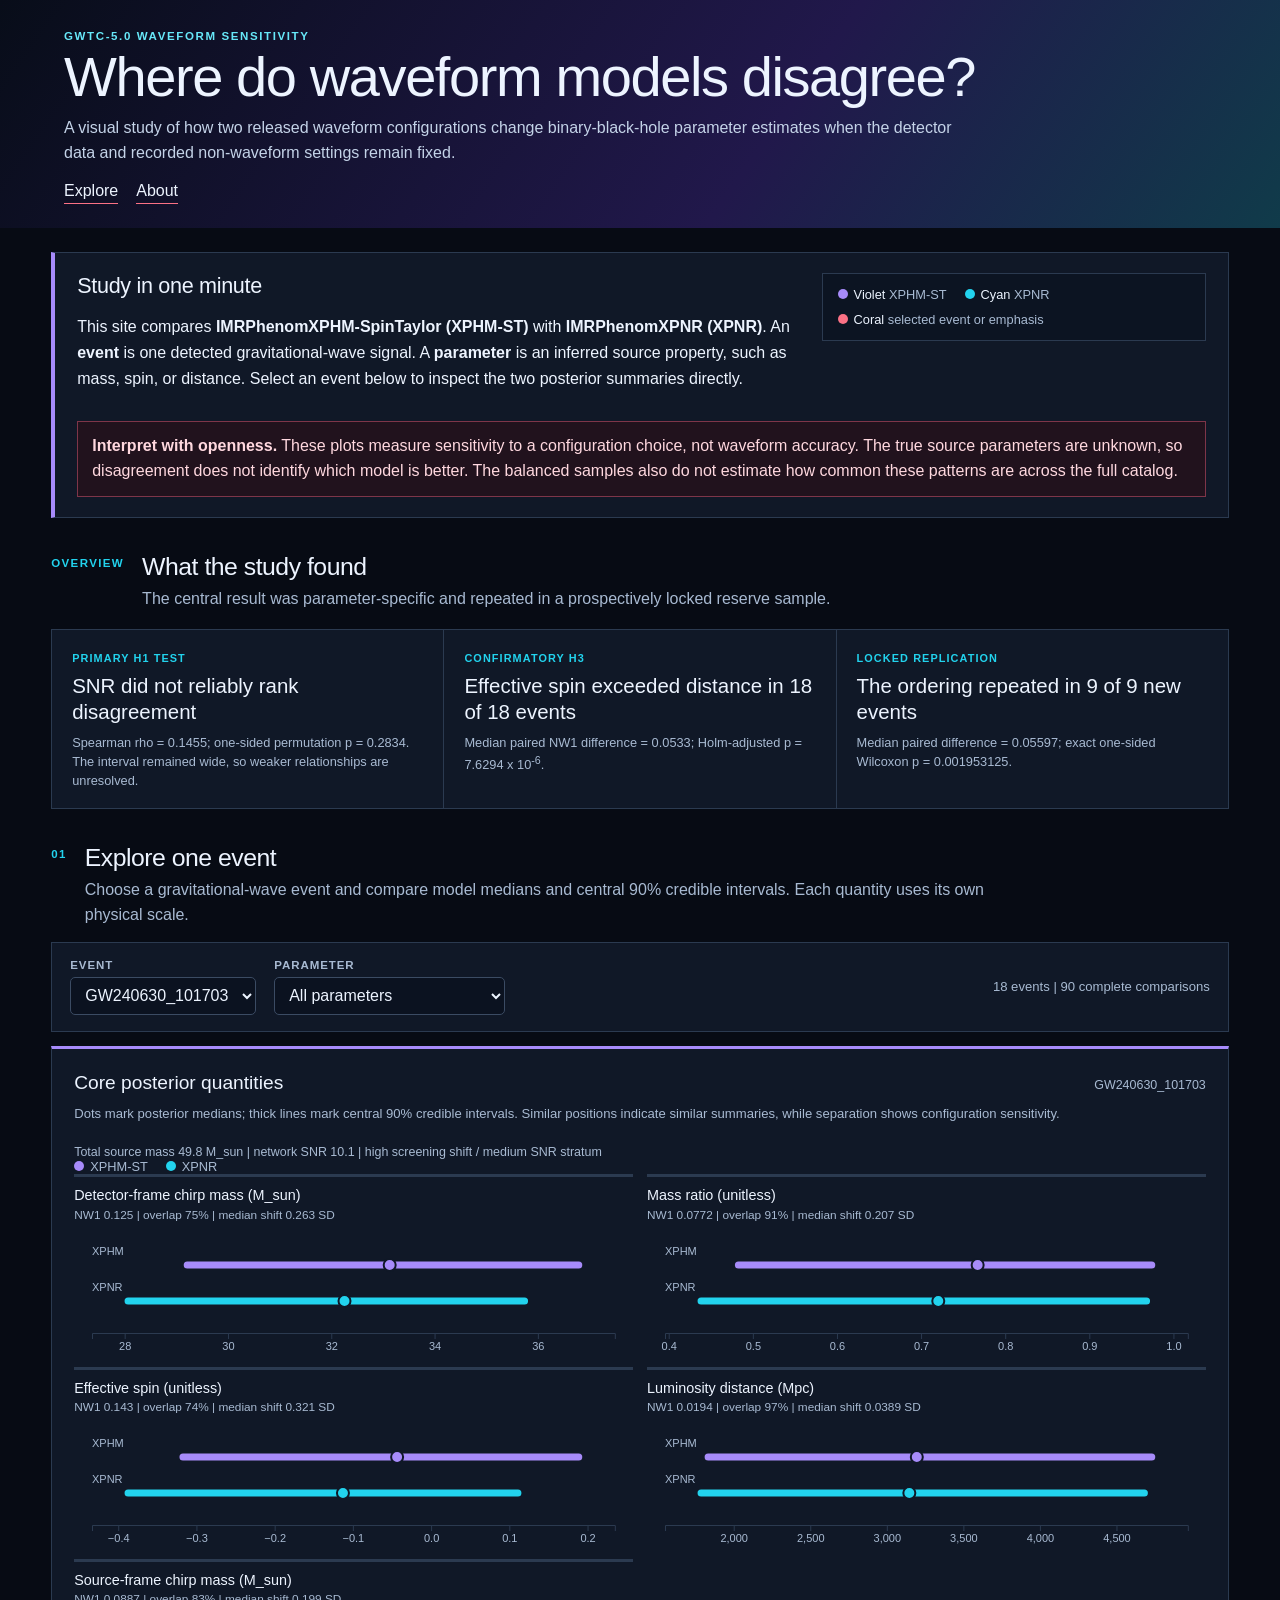
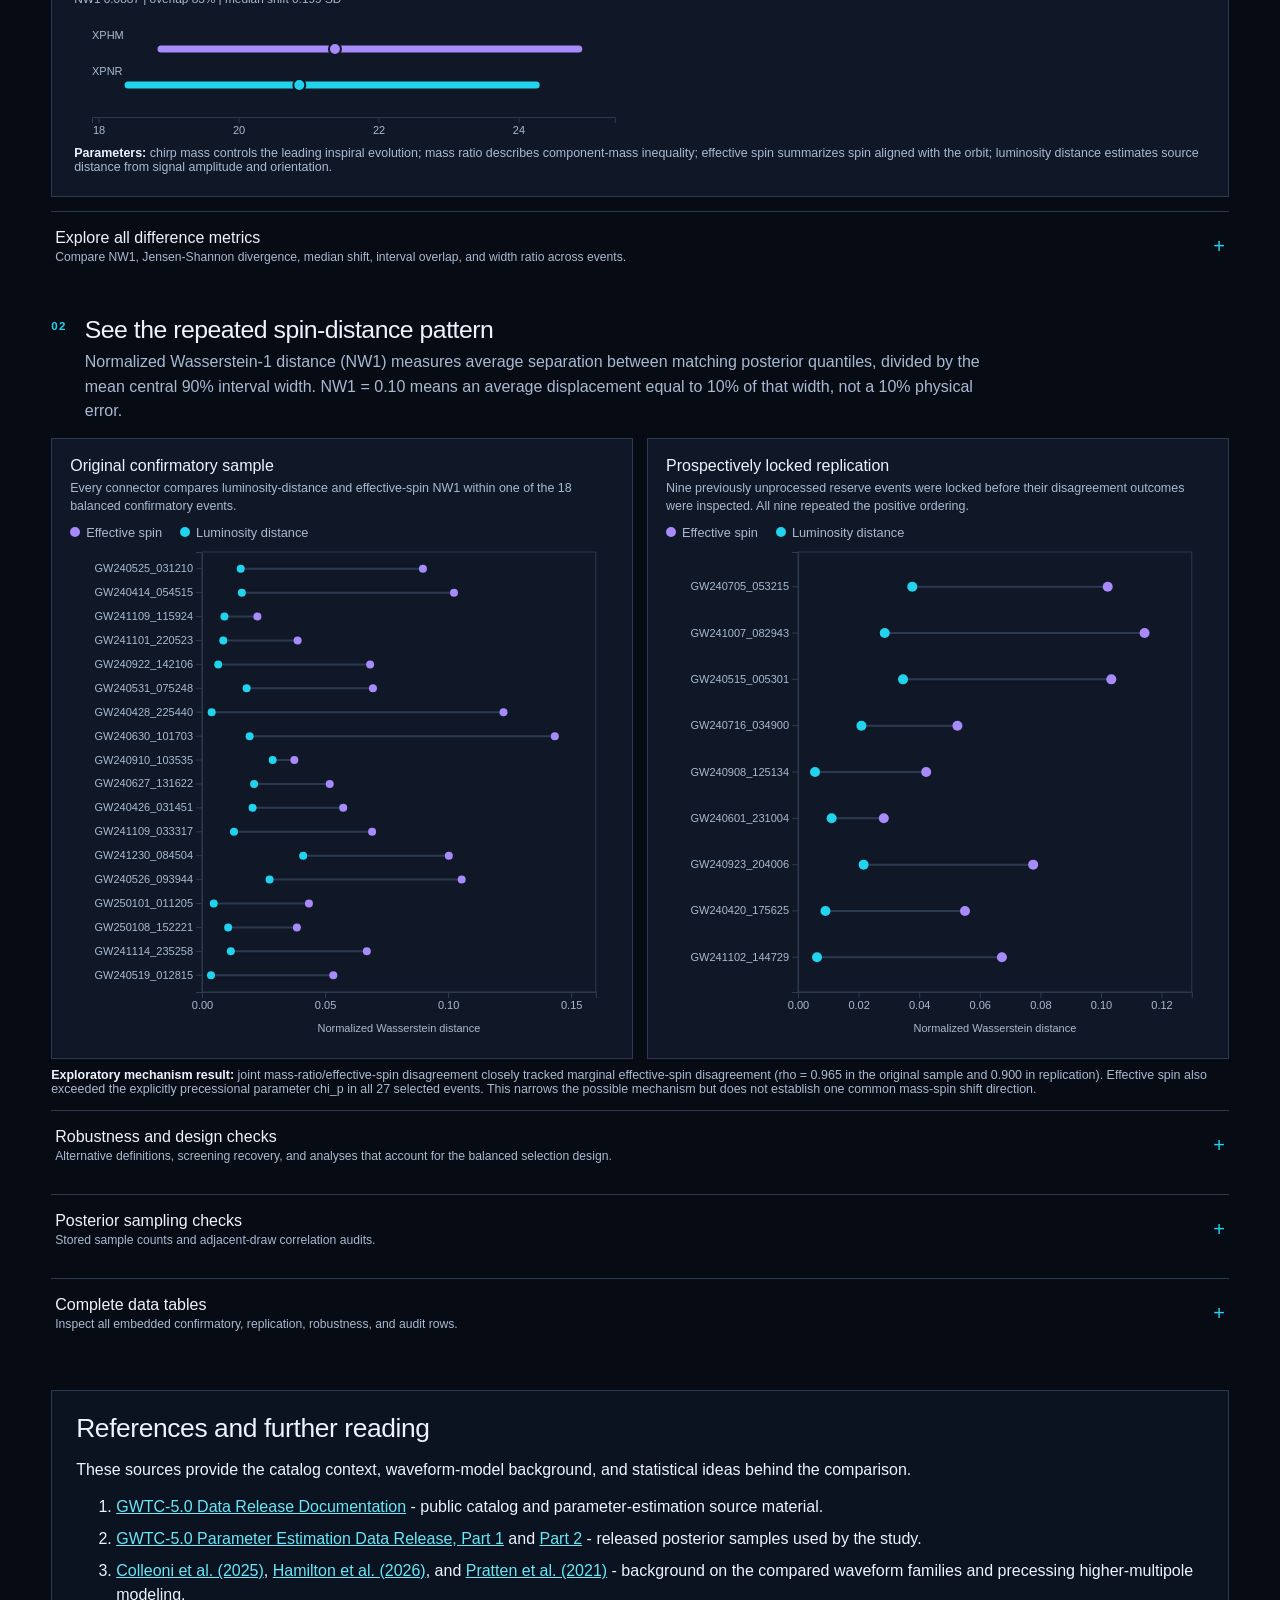
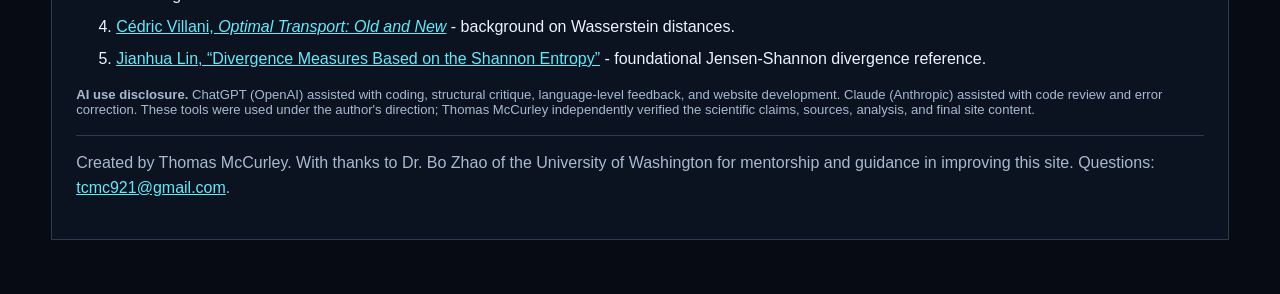
==== commit b8cd5593: "Refactor code structure for improved readability and maintainability" ====
--- a/waveform-comparison/index.html
+++ b/waveform-comparison/index.html
@@ -3,101 +3,16 @@
 <head>
   <meta charset="utf-8">
   <meta name="viewport" content="width=device-width, initial-scale=1">
-  <meta name="description" content="Interactive comparison of XPHM-SpinTaylor and XPNR posterior sensitivity across selected GWTC-5.0 binary-black-hole events.">
-  <title>Waveform model comparison - GWTC-5.0</title>
+  <meta http-equiv="refresh" content="0; url=../website/">
+  <title>GWTC-5.0 Waveform Sensitivity</title>
   <script>
-// https://d3js.org v7.9.0 Copyright 2010-2023 Mike Bostock
-!function(t,n){"object"==typeof exports&&"undefined"!=typeof module?n(exports):"function"==typeof define&&define.amd?define(["exports"],n):n((t="undefined"!=typeof globalThis?globalThis:t||self).d3=t.d3||{})}(this,(function(t){"use strict";function n(t,n){return null==t||null==n?NaN:t<n?-1:t>n?1:t>=n?0:NaN}function e(t,n){return null==t||null==n?NaN:n<t?-1:n>t?1:n>=t?0:NaN}function r(t){let r,o,a;function u(t,n,e=0,i=t.length){if(e<i){if(0!==r(n,n))return i;do{const r=e+i>>>1;o(t[r],n)<0?e=r+1:i=r}while(e<i)}return e}return 2!==t.length?(r=n,o=(e,r)=>n(t(e),r),a=(n,e)=>t(n)-e):(r=t===n||t===e?t:i,o=t,a=t),{left:u,center:function(t,n,e=0,r=t.length){const i=u(t,n,e,r-1);return i>e&&a(t[i-1],n)>-a(t[i],n)?i-1:i},right:function(t,n,e=0,i=t.length){if(e<i){if(0!==r(n,n))return i;do{const r=e+i>>>1;o(t[r],n)<=0?e=r+1:i=r}while(e<i)}return e}}}function i(){return 0}function o(t){return null===t?NaN:+t}const a=r(n),u=a.right,c=a.left,f=r(o).center;var s=u;const l=d(y),h=d((function(t){const n=y(t);return(t,e,r,i,o)=>{n(t,e,(r<<=2)+0,(i<<=2)+0,o<<=2),n(t,e,r+1,i+1,o),n(t,e,r+2,i+2,o),n(t,e,r+3,i+3,o)}}));function d(t){return function(n,e,r=e){if(!((e=+e)>=0))throw new RangeError("invalid rx");if(!((r=+r)>=0))throw new RangeError("invalid ry");let{data:i,width:o,height:a}=n;if(!((o=Math.floor(o))>=0))throw new RangeError("invalid width");if(!((a=Math.floor(void 0!==a?a:i.length/o))>=0))throw new RangeError("invalid height");if(!o||!a||!e&&!r)return n;const u=e&&t(e),c=r&&t(r),f=i.slice();return u&&c?(p(u,f,i,o,a),p(u,i,f,o,a),p(u,f,i,o,a),g(c,i,f,o,a),g(c,f,i,o,a),g(c,i,f,o,a)):u?(p(u,i,f,o,a),p(u,f,i,o,a),p(u,i,f,o,a)):c&&(g(c,i,f,o,a),g(c,f,i,o,a),g(c,i,f,o,a)),n}}function p(t,n,e,r,i){for(let o=0,a=r*i;o<a;)t(n,e,o,o+=r,1)}function g(t,n,e,r,i){for(let o=0,a=r*i;o<r;++o)t(n,e,o,o+a,r)}function y(t){const n=Math.floor(t);if(n===t)return function(t){const n=2*t+1;return(e,r,i,o,a)=>{if(!((o-=a)>=i))return;let u=t*r[i];const c=a*t;for(let t=i,n=i+c;t<n;t+=a)u+=r[Math.min(o,t)];for(let t=i,f=o;t<=f;t+=a)u+=r[Math.min(o,t+c)],e[t]=u/n,u-=r[Math.max(i,t-c)]}}(t);const e=t-n,r=2*t+1;return(t,i,o,a,u)=>{if(!((a-=u)>=o))return;let c=n*i[o];const f=u*n,s=f+u;for(let t=o,n=o+f;t<n;t+=u)c+=i[Math.min(a,t)];for(let n=o,l=a;n<=l;n+=u)c+=i[Math.min(a,n+f)],t[n]=(c+e*(i[Math.max(o,n-s)]+i[Math.min(a,n+s)]))/r,c-=i[Math.max(o,n-f)]}}function v(t,n){let e=0;if(void 0===n)for(let n of t)null!=n&&(n=+n)>=n&&++e;else{let r=-1;for(let i of t)null!=(i=n(i,++r,t))&&(i=+i)>=i&&++e}return e}function _(t){return 0|t.length}function b(t){return!(t>0)}function m(t){return"object"!=typeof t||"length"in t?t:Array.from(t)}function x(t,n){let e,r=0,i=0,o=0;if(void 0===n)for(let n of t)null!=n&&(n=+n)>=n&&(e=n-i,i+=e/++r,o+=e*(n-i));else{let a=-1;for(let u of t)null!=(u=n(u,++a,t))&&(u=+u)>=u&&(e=u-i,i+=e/++r,o+=e*(u-i))}if(r>1)return o/(r-1)}function w(t,n){const e=x(t,n);return e?Math.sqrt(e):e}function M(t,n){let e,r;if(void 0===n)for(const n of t)null!=n&&(void 0===e?n>=n&&(e=r=n):(e>n&&(e=n),r<n&&(r=n)));else{let i=-1;for(let o of t)null!=(o=n(o,++i,t))&&(void 0===e?o>=o&&(e=r=o):(e>o&&(e=o),r<o&&(r=o)))}return[e,r]}class T{constructor(){this._partials=new Float64Array(32),this._n=0}add(t){const n=this._partials;let e=0;for(let r=0;r<this._n&&r<32;r++){const i=n[r],o=t+i,a=Math.abs(t)<Math.abs(i)?t-(o-i):i-(o-t);a&&(n[e++]=a),t=o}return n[e]=t,this._n=e+1,this}valueOf(){const t=this._partials;let n,e,r,i=this._n,o=0;if(i>0){for(o=t[--i];i>0&&(n=o,e=t[--i],o=n+e,r=e-(o-n),!r););i>0&&(r<0&&t[i-1]<0||r>0&&t[i-1]>0)&&(e=2*r,n=o+e,e==n-o&&(o=n))}return o}}class InternMap extends Map{constructor(t,n=N){if(super(),Object.defineProperties(this,{_intern:{value:new Map},_key:{value:n}}),null!=t)for(const[n,e]of t)this.set(n,e)}get(t){return super.get(A(this,t))}has(t){return super.has(A(this,t))}set(t,n){return super.set(S(this,t),n)}delete(t){return super.delete(E(this,t))}}class InternSet extends Set{constructor(t,n=N){if(super(),Object.defineProperties(this,{_intern:{value:new Map},_key:{value:n}}),null!=t)for(const n of t)this.add(n)}has(t){return super.has(A(this,t))}add(t){return super.add(S(this,t))}delete(t){return super.delete(E(this,t))}}function A({_intern:t,_key:n},e){const r=n(e);return t.has(r)?t.get(r):e}function S({_intern:t,_key:n},e){const r=n(e);return t.has(r)?t.get(r):(t.set(r,e),e)}function E({_intern:t,_key:n},e){const r=n(e);return t.has(r)&&(e=t.get(r),t.delete(r)),e}function N(t){return null!==t&&"object"==typeof t?t.valueOf():t}function k(t){return t}function C(t,...n){return F(t,k,k,n)}function P(t,...n){return F(t,Array.from,k,n)}function z(t,n){for(let e=1,r=n.length;e<r;++e)t=t.flatMap((t=>t.pop().map((([n,e])=>[...t,n,e]))));return t}function $(t,n,...e){return F(t,k,n,e)}function D(t,n,...e){return F(t,Array.from,n,e)}function R(t){if(1!==t.length)throw new Error("duplicate key");return t[0]}function F(t,n,e,r){return function t(i,o){if(o>=r.length)return e(i);const a=new InternMap,u=r[o++];let c=-1;for(const t of i){const n=u(t,++c,i),e=a.get(n);e?e.push(t):a.set(n,[t])}for(const[n,e]of a)a.set(n,t(e,o));return n(a)}(t,0)}function q(t,n){return Array.from(n,(n=>t[n]))}function U(t,...n){if("function"!=typeof t[Symbol.iterator])throw new TypeError("values is not iterable");t=Array.from(t);let[e]=n;if(e&&2!==e.length||n.length>1){const r=Uint32Array.from(t,((t,n)=>n));return n.length>1?(n=n.map((n=>t.map(n))),r.sort(((t,e)=>{for(const r of n){const n=O(r[t],r[e]);if(n)return n}}))):(e=t.map(e),r.sort(((t,n)=>O(e[t],e[n])))),q(t,r)}return t.sort(I(e))}function I(t=n){if(t===n)return O;if("function"!=typeof t)throw new TypeError("compare is not a function");return(n,e)=>{const r=t(n,e);return r||0===r?r:(0===t(e,e))-(0===t(n,n))}}function O(t,n){return(null==t||!(t>=t))-(null==n||!(n>=n))||(t<n?-1:t>n?1:0)}var B=Array.prototype.slice;function Y(t){return()=>t}const L=Math.sqrt(50),j=Math.sqrt(10),H=Math.sqrt(2);function X(t,n,e){const r=(n-t)/Math.max(0,e),i=Math.floor(Math.log10(r)),o=r/Math.pow(10,i),a=o>=L?10:o>=j?5:o>=H?2:1;let u,c,f;return i<0?(f=Math.pow(10,-i)/a,u=Math.round(t*f),c=Math.round(n*f),u/f<t&&++u,c/f>n&&--c,f=-f):(f=Math.pow(10,i)*a,u=Math.round(t/f),c=Math.round(n/f),u*f<t&&++u,c*f>n&&--c),c<u&&.5<=e&&e<2?X(t,n,2*e):[u,c,f]}function G(t,n,e){if(!((e=+e)>0))return[];if((t=+t)===(n=+n))return[t];const r=n<t,[i,o,a]=r?X(n,t,e):X(t,n,e);if(!(o>=i))return[];const u=o-i+1,c=new Array(u);if(r)if(a<0)for(let t=0;t<u;++t)c[t]=(o-t)/-a;else for(let t=0;t<u;++t)c[t]=(o-t)*a;else if(a<0)for(let t=0;t<u;++t)c[t]=(i+t)/-a;else for(let t=0;t<u;++t)c[t]=(i+t)*a;return c}function V(t,n,e){return X(t=+t,n=+n,e=+e)[2]}function W(t,n,e){e=+e;const r=(n=+n)<(t=+t),i=r?V(n,t,e):V(t,n,e);return(r?-1:1)*(i<0?1/-i:i)}function Z(t,n,e){let r;for(;;){const i=V(t,n,e);if(i===r||0===i||!isFinite(i))return[t,n];i>0?(t=Math.floor(t/i)*i,n=Math.ceil(n/i)*i):i<0&&(t=Math.ceil(t*i)/i,n=Math.floor(n*i)/i),r=i}}function K(t){return Math.max(1,Math.ceil(Math.log(v(t))/Math.LN2)+1)}function Q(){var t=k,n=M,e=K;function r(r){Array.isArray(r)||(r=Array.from(r));var i,o,a,u=r.length,c=new Array(u);for(i=0;i<u;++i)c[i]=t(r[i],i,r);var f=n(c),l=f[0],h=f[1],d=e(c,l,h);if(!Array.isArray(d)){const t=h,e=+d;if(n===M&&([l,h]=Z(l,h,e)),(d=G(l,h,e))[0]<=l&&(a=V(l,h,e)),d[d.length-1]>=h)if(t>=h&&n===M){const t=V(l,h,e);isFinite(t)&&(t>0?h=(Math.floor(h/t)+1)*t:t<0&&(h=(Math.ceil(h*-t)+1)/-t))}else d.pop()}for(var p=d.length,g=0,y=p;d[g]<=l;)++g;for(;d[y-1]>h;)--y;(g||y<p)&&(d=d.slice(g,y),p=y-g);var v,_=new Array(p+1);for(i=0;i<=p;++i)(v=_[i]=[]).x0=i>0?d[i-1]:l,v.x1=i<p?d[i]:h;if(isFinite(a)){if(a>0)for(i=0;i<u;++i)null!=(o=c[i])&&l<=o&&o<=h&&_[Math.min(p,Math.floor((o-l)/a))].push(r[i]);else if(a<0)for(i=0;i<u;++i)if(null!=(o=c[i])&&l<=o&&o<=h){const t=Math.floor((l-o)*a);_[Math.min(p,t+(d[t]<=o))].push(r[i])}}else for(i=0;i<u;++i)null!=(o=c[i])&&l<=o&&o<=h&&_[s(d,o,0,p)].push(r[i]);return _}return r.value=function(n){return arguments.length?(t="function"==typeof n?n:Y(n),r):t},r.domain=function(t){return arguments.length?(n="function"==typeof t?t:Y([t[0],t[1]]),r):n},r.thresholds=function(t){return arguments.length?(e="function"==typeof t?t:Y(Array.isArray(t)?B.call(t):t),r):e},r}function J(t,n){let e;if(void 0===n)for(const n of t)null!=n&&(e<n||void 0===e&&n>=n)&&(e=n);else{let r=-1;for(let i of t)null!=(i=n(i,++r,t))&&(e<i||void 0===e&&i>=i)&&(e=i)}return e}function tt(t,n){let e,r=-1,i=-1;if(void 0===n)for(const n of t)++i,null!=n&&(e<n||void 0===e&&n>=n)&&(e=n,r=i);else for(let o of t)null!=(o=n(o,++i,t))&&(e<o||void 0===e&&o>=o)&&(e=o,r=i);return r}function nt(t,n){let e;if(void 0===n)for(const n of t)null!=n&&(e>n||void 0===e&&n>=n)&&(e=n);else{let r=-1;for(let i of t)null!=(i=n(i,++r,t))&&(e>i||void 0===e&&i>=i)&&(e=i)}return e}function et(t,n){let e,r=-1,i=-1;if(void 0===n)for(const n of t)++i,null!=n&&(e>n||void 0===e&&n>=n)&&(e=n,r=i);else for(let o of t)null!=(o=n(o,++i,t))&&(e>o||void 0===e&&o>=o)&&(e=o,r=i);return r}function rt(t,n,e=0,r=1/0,i){if(n=Math.floor(n),e=Math.floor(Math.max(0,e)),r=Math.floor(Math.min(t.length-1,r)),!(e<=n&&n<=r))return t;for(i=void 0===i?O:I(i);r>e;){if(r-e>600){const o=r-e+1,a=n-e+1,u=Math.log(o),c=.5*Math.exp(2*u/3),f=.5*Math.sqrt(u*c*(o-c)/o)*(a-o/2<0?-1:1);rt(t,n,Math.max(e,Math.floor(n-a*c/o+f)),Math.min(r,Math.floor(n+(o-a)*c/o+f)),i)}const o=t[n];let a=e,u=r;for(it(t,e,n),i(t[r],o)>0&&it(t,e,r);a<u;){for(it(t,a,u),++a,--u;i(t[a],o)<0;)++a;for(;i(t[u],o)>0;)--u}0===i(t[e],o)?it(t,e,u):(++u,it(t,u,r)),u<=n&&(e=u+1),n<=u&&(r=u-1)}return t}function it(t,n,e){const r=t[n];t[n]=t[e],t[e]=r}function ot(t,e=n){let r,i=!1;if(1===e.length){let o;for(const a of t){const t=e(a);(i?n(t,o)>0:0===n(t,t))&&(r=a,o=t,i=!0)}}else for(const n of t)(i?e(n,r)>0:0===e(n,n))&&(r=n,i=!0);return r}function at(t,n,e){if(t=Float64Array.from(function*(t,n){if(void 0===n)for(let n of t)null!=n&&(n=+n)>=n&&(yield n);else{let e=-1;for(let r of t)null!=(r=n(r,++e,t))&&(r=+r)>=r&&(yield r)}}(t,e)),(r=t.length)&&!isNaN(n=+n)){if(n<=0||r<2)return nt(t);if(n>=1)return J(t);var r,i=(r-1)*n,o=Math.floor(i),a=J(rt(t,o).subarray(0,o+1));return a+(nt(t.subarray(o+1))-a)*(i-o)}}function ut(t,n,e=o){if((r=t.length)&&!isNaN(n=+n)){if(n<=0||r<2)return+e(t[0],0,t);if(n>=1)return+e(t[r-1],r-1,t);var r,i=(r-1)*n,a=Math.floor(i),u=+e(t[a],a,t);return u+(+e(t[a+1],a+1,t)-u)*(i-a)}}function ct(t,n,e=o){if(!isNaN(n=+n)){if(r=Float64Array.from(t,((n,r)=>o(e(t[r],r,t)))),n<=0)return et(r);if(n>=1)return tt(r);var r,i=Uint32Array.from(t,((t,n)=>n)),a=r.length-1,u=Math.floor(a*n);return rt(i,u,0,a,((t,n)=>O(r[t],r[n]))),(u=ot(i.subarray(0,u+1),(t=>r[t])))>=0?u:-1}}function ft(t){return Array.from(function*(t){for(const n of t)yield*n}(t))}function st(t,n){return[t,n]}function lt(t,n,e){t=+t,n=+n,e=(i=arguments.length)<2?(n=t,t=0,1):i<3?1:+e;for(var r=-1,i=0|Math.max(0,Math.ceil((n-t)/e)),o=new Array(i);++r<i;)o[r]=t+r*e;return o}function ht(t,e=n){if(1===e.length)return et(t,e);let r,i=-1,o=-1;for(const n of t)++o,(i<0?0===e(n,n):e(n,r)<0)&&(r=n,i=o);return i}var dt=pt(Math.random);function pt(t){return function(n,e=0,r=n.length){let i=r-(e=+e);for(;i;){const r=t()*i--|0,o=n[i+e];n[i+e]=n[r+e],n[r+e]=o}return n}}function gt(t){if(!(i=t.length))return[];for(var n=-1,e=nt(t,yt),r=new Array(e);++n<e;)for(var i,o=-1,a=r[n]=new Array(i);++o<i;)a[o]=t[o][n];return r}function yt(t){return t.length}function vt(t){return t instanceof InternSet?t:new InternSet(t)}function _t(t,n){const e=t[Symbol.iterator](),r=new Set;for(const t of n){const n=bt(t);if(r.has(n))continue;let i,o;for(;({value:i,done:o}=e.next());){if(o)return!1;const t=bt(i);if(r.add(t),Object.is(n,t))break}}return!0}function bt(t){return null!==t&&"object"==typeof t?t.valueOf():t}function mt(t){return t}var xt=1,wt=2,Mt=3,Tt=4,At=1e-6;function St(t){return"translate("+t+",0)"}function Et(t){return"translate(0,"+t+")"}function Nt(t){return n=>+t(n)}function kt(t,n){return n=Math.max(0,t.bandwidth()-2*n)/2,t.round()&&(n=Math.round(n)),e=>+t(e)+n}function Ct(){return!this.__axis}function Pt(t,n){var e=[],r=null,i=null,o=6,a=6,u=3,c="undefined"!=typeof window&&window.devicePixelRatio>1?0:.5,f=t===xt||t===Tt?-1:1,s=t===Tt||t===wt?"x":"y",l=t===xt||t===Mt?St:Et;function h(h){var d=null==r?n.ticks?n.ticks.apply(n,e):n.domain():r,p=null==i?n.tickFormat?n.tickFormat.apply(n,e):mt:i,g=Math.max(o,0)+u,y=n.range(),v=+y[0]+c,_=+y[y.length-1]+c,b=(n.bandwidth?kt:Nt)(n.copy(),c),m=h.selection?h.selection():h,x=m.selectAll(".domain").data([null]),w=m.selectAll(".tick").data(d,n).order(),M=w.exit(),T=w.enter().append("g").attr("class","tick"),A=w.select("line"),S=w.select("text");x=x.merge(x.enter().insert("path",".tick").attr("class","domain").attr("stroke","currentColor")),w=w.merge(T),A=A.merge(T.append("line").attr("stroke","currentColor").attr(s+"2",f*o)),S=S.merge(T.append("text").attr("fill","currentColor").attr(s,f*g).attr("dy",t===xt?"0em":t===Mt?"0.71em":"0.32em")),h!==m&&(x=x.transition(h),w=w.transition(h),A=A.transition(h),S=S.transition(h),M=M.transition(h).attr("opacity",At).attr("transform",(function(t){return isFinite(t=b(t))?l(t+c):this.getAttribute("transform")})),T.attr("opacity",At).attr("transform",(function(t){var n=this.parentNode.__axis;return l((n&&isFinite(n=n(t))?n:b(t))+c)}))),M.remove(),x.attr("d",t===Tt||t===wt?a?"M"+f*a+","+v+"H"+c+"V"+_+"H"+f*a:"M"+c+","+v+"V"+_:a?"M"+v+","+f*a+"V"+c+"H"+_+"V"+f*a:"M"+v+","+c+"H"+_),w.attr("opacity",1).attr("transform",(function(t){return l(b(t)+c)})),A.attr(s+"2",f*o),S.attr(s,f*g).text(p),m.filter(Ct).attr("fill","none").attr("font-size",10).attr("font-family","sans-serif").attr("text-anchor",t===wt?"start":t===Tt?"end":"middle"),m.each((function(){this.__axis=b}))}return h.scale=function(t){return arguments.length?(n=t,h):n},h.ticks=function(){return e=Array.from(arguments),h},h.tickArguments=function(t){return arguments.length?(e=null==t?[]:Array.from(t),h):e.slice()},h.tickValues=function(t){return arguments.length?(r=null==t?null:Array.from(t),h):r&&r.slice()},h.tickFormat=function(t){return arguments.length?(i=t,h):i},h.tickSize=function(t){return arguments.length?(o=a=+t,h):o},h.tickSizeInner=function(t){return arguments.length?(o=+t,h):o},h.tickSizeOuter=function(t){return arguments.length?(a=+t,h):a},h.tickPadding=function(t){return arguments.length?(u=+t,h):u},h.offset=function(t){return arguments.length?(c=+t,h):c},h}var zt={value:()=>{}};function $t(){for(var t,n=0,e=arguments.length,r={};n<e;++n){if(!(t=arguments[n]+"")||t in r||/[\s.]/.test(t))throw new Error("illegal type: "+t);r[t]=[]}return new Dt(r)}function Dt(t){this._=t}function Rt(t,n){for(var e,r=0,i=t.length;r<i;++r)if((e=t[r]).name===n)return e.value}function Ft(t,n,e){for(var r=0,i=t.length;r<i;++r)if(t[r].name===n){t[r]=zt,t=t.slice(0,r).concat(t.slice(r+1));break}return null!=e&&t.push({name:n,value:e}),t}Dt.prototype=$t.prototype={constructor:Dt,on:function(t,n){var e,r,i=this._,o=(r=i,(t+"").trim().split(/^|\s+/).map((function(t){var n="",e=t.indexOf(".");if(e>=0&&(n=t.slice(e+1),t=t.slice(0,e)),t&&!r.hasOwnProperty(t))throw new Error("unknown type: "+t);return{type:t,name:n}}))),a=-1,u=o.length;if(!(arguments.length<2)){if(null!=n&&"function"!=typeof n)throw new Error("invalid callback: "+n);for(;++a<u;)if(e=(t=o[a]).type)i[e]=Ft(i[e],t.name,n);else if(null==n)for(e in i)i[e]=Ft(i[e],t.name,null);return this}for(;++a<u;)if((e=(t=o[a]).type)&&(e=Rt(i[e],t.name)))return e},copy:function(){var t={},n=this._;for(var e in n)t[e]=n[e].slice();return new Dt(t)},call:function(t,n){if((e=arguments.length-2)>0)for(var e,r,i=new Array(e),o=0;o<e;++o)i[o]=arguments[o+2];if(!this._.hasOwnProperty(t))throw new Error("unknown type: "+t);for(o=0,e=(r=this._[t]).length;o<e;++o)r[o].value.apply(n,i)},apply:function(t,n,e){if(!this._.hasOwnProperty(t))throw new Error("unknown type: "+t);for(var r=this._[t],i=0,o=r.length;i<o;++i)r[i].value.apply(n,e)}};var qt="http://www.w3.org/1999/xhtml",Ut={svg:"http://www.w3.org/2000/svg",xhtml:qt,xlink:"http://www.w3.org/1999/xlink",xml:"http://www.w3.org/XML/1998/namespace",xmlns:"http://www.w3.org/2000/xmlns/"};function It(t){var n=t+="",e=n.indexOf(":");return e>=0&&"xmlns"!==(n=t.slice(0,e))&&(t=t.slice(e+1)),Ut.hasOwnProperty(n)?{space:Ut[n],local:t}:t}function Ot(t){return function(){var n=this.ownerDocument,e=this.namespaceURI;return e===qt&&n.documentElement.namespaceURI===qt?n.createElement(t):n.createElementNS(e,t)}}function Bt(t){return function(){return this.ownerDocument.createElementNS(t.space,t.local)}}function Yt(t){var n=It(t);return(n.local?Bt:Ot)(n)}function Lt(){}function jt(t){return null==t?Lt:function(){return this.querySelector(t)}}function Ht(t){return null==t?[]:Array.isArray(t)?t:Array.from(t)}function Xt(){return[]}function Gt(t){return null==t?Xt:function(){return this.querySelectorAll(t)}}function Vt(t){return function(){return this.matches(t)}}function Wt(t){return function(n){return n.matches(t)}}var Zt=Array.prototype.find;function Kt(){return this.firstElementChild}var Qt=Array.prototype.filter;function Jt(){return Array.from(this.children)}function tn(t){return new Array(t.length)}function nn(t,n){this.ownerDocument=t.ownerDocument,this.namespaceURI=t.namespaceURI,this._next=null,this._parent=t,this.__data__=n}function en(t,n,e,r,i,o){for(var a,u=0,c=n.length,f=o.length;u<f;++u)(a=n[u])?(a.__data__=o[u],r[u]=a):e[u]=new nn(t,o[u]);for(;u<c;++u)(a=n[u])&&(i[u]=a)}function rn(t,n,e,r,i,o,a){var u,c,f,s=new Map,l=n.length,h=o.length,d=new Array(l);for(u=0;u<l;++u)(c=n[u])&&(d[u]=f=a.call(c,c.__data__,u,n)+"",s.has(f)?i[u]=c:s.set(f,c));for(u=0;u<h;++u)f=a.call(t,o[u],u,o)+"",(c=s.get(f))?(r[u]=c,c.__data__=o[u],s.delete(f)):e[u]=new nn(t,o[u]);for(u=0;u<l;++u)(c=n[u])&&s.get(d[u])===c&&(i[u]=c)}function on(t){return t.__data__}function an(t){return"object"==typeof t&&"length"in t?t:Array.from(t)}function un(t,n){return t<n?-1:t>n?1:t>=n?0:NaN}function cn(t){return function(){this.removeAttribute(t)}}function fn(t){return function(){this.removeAttributeNS(t.space,t.local)}}function sn(t,n){return function(){this.setAttribute(t,n)}}function ln(t,n){return function(){this.setAttributeNS(t.space,t.local,n)}}function hn(t,n){return function(){var e=n.apply(this,arguments);null==e?this.removeAttribute(t):this.setAttribute(t,e)}}function dn(t,n){return function(){var e=n.apply(this,arguments);null==e?this.removeAttributeNS(t.space,t.local):this.setAttributeNS(t.space,t.local,e)}}function pn(t){return t.ownerDocument&&t.ownerDocument.defaultView||t.document&&t||t.defaultView}function gn(t){return function(){this.style.removeProperty(t)}}function yn(t,n,e){return function(){this.style.setProperty(t,n,e)}}function vn(t,n,e){return function(){var r=n.apply(this,arguments);null==r?this.style.removeProperty(t):this.style.setProperty(t,r,e)}}function _n(t,n){return t.style.getPropertyValue(n)||pn(t).getComputedStyle(t,null).getPropertyValue(n)}function bn(t){return function(){delete this[t]}}function mn(t,n){return function(){this[t]=n}}function xn(t,n){return function(){var e=n.apply(this,arguments);null==e?delete this[t]:this[t]=e}}function wn(t){return t.trim().split(/^|\s+/)}function Mn(t){return t.classList||new Tn(t)}function Tn(t){this._node=t,this._names=wn(t.getAttribute("class")||"")}function An(t,n){for(var e=Mn(t),r=-1,i=n.length;++r<i;)e.add(n[r])}function Sn(t,n){for(var e=Mn(t),r=-1,i=n.length;++r<i;)e.remove(n[r])}function En(t){return function(){An(this,t)}}function Nn(t){return function(){Sn(this,t)}}function kn(t,n){return function(){(n.apply(this,arguments)?An:Sn)(this,t)}}function Cn(){this.textContent=""}function Pn(t){return function(){this.textContent=t}}function zn(t){return function(){var n=t.apply(this,arguments);this.textContent=null==n?"":n}}function $n(){this.innerHTML=""}function Dn(t){return function(){this.innerHTML=t}}function Rn(t){return function(){var n=t.apply(this,arguments);this.innerHTML=null==n?"":n}}function Fn(){this.nextSibling&&this.parentNode.appendChild(this)}function qn(){this.previousSibling&&this.parentNode.insertBefore(this,this.parentNode.firstChild)}function Un(){return null}function In(){var t=this.parentNode;t&&t.removeChild(this)}function On(){var t=this.cloneNode(!1),n=this.parentNode;return n?n.insertBefore(t,this.nextSibling):t}function Bn(){var t=this.cloneNode(!0),n=this.parentNode;return n?n.insertBefore(t,this.nextSibling):t}function Yn(t){return function(){var n=this.__on;if(n){for(var e,r=0,i=-1,o=n.length;r<o;++r)e=n[r],t.type&&e.type!==t.type||e.name!==t.name?n[++i]=e:this.removeEventListener(e.type,e.listener,e.options);++i?n.length=i:delete this.__on}}}function Ln(t,n,e){return function(){var r,i=this.__on,o=function(t){return function(n){t.call(this,n,this.__data__)}}(n);if(i)for(var a=0,u=i.length;a<u;++a)if((r=i[a]).type===t.type&&r.name===t.name)return this.removeEventListener(r.type,r.listener,r.options),this.addEventListener(r.type,r.listener=o,r.options=e),void(r.value=n);this.addEventListener(t.type,o,e),r={type:t.type,name:t.name,value:n,listener:o,options:e},i?i.push(r):this.__on=[r]}}function jn(t,n,e){var r=pn(t),i=r.CustomEvent;"function"==typeof i?i=new i(n,e):(i=r.document.createEvent("Event"),e?(i.initEvent(n,e.bubbles,e.cancelable),i.detail=e.detail):i.initEvent(n,!1,!1)),t.dispatchEvent(i)}function Hn(t,n){return function(){return jn(this,t,n)}}function Xn(t,n){return function(){return jn(this,t,n.apply(this,arguments))}}nn.prototype={constructor:nn,appendChild:function(t){return this._parent.insertBefore(t,this._next)},insertBefore:function(t,n){return this._parent.insertBefore(t,n)},querySelector:function(t){return this._parent.querySelector(t)},querySelectorAll:function(t){return this._parent.querySelectorAll(t)}},Tn.prototype={add:function(t){this._names.indexOf(t)<0&&(this._names.push(t),this._node.setAttribute("class",this._names.join(" ")))},remove:function(t){var n=this._names.indexOf(t);n>=0&&(this._names.splice(n,1),this._node.setAttribute("class",this._names.join(" ")))},contains:function(t){return this._names.indexOf(t)>=0}};var Gn=[null];function Vn(t,n){this._groups=t,this._parents=n}function Wn(){return new Vn([[document.documentElement]],Gn)}function Zn(t){return"string"==typeof t?new Vn([[document.querySelector(t)]],[document.documentElement]):new Vn([[t]],Gn)}Vn.prototype=Wn.prototype={constructor:Vn,select:function(t){"function"!=typeof t&&(t=jt(t));for(var n=this._groups,e=n.length,r=new Array(e),i=0;i<e;++i)for(var o,a,u=n[i],c=u.length,f=r[i]=new Array(c),s=0;s<c;++s)(o=u[s])&&(a=t.call(o,o.__data__,s,u))&&("__data__"in o&&(a.__data__=o.__data__),f[s]=a);return new Vn(r,this._parents)},selectAll:function(t){t="function"==typeof t?function(t){return function(){return Ht(t.apply(this,arguments))}}(t):Gt(t);for(var n=this._groups,e=n.length,r=[],i=[],o=0;o<e;++o)for(var a,u=n[o],c=u.length,f=0;f<c;++f)(a=u[f])&&(r.push(t.call(a,a.__data__,f,u)),i.push(a));return new Vn(r,i)},selectChild:function(t){return this.select(null==t?Kt:function(t){return function(){return Zt.call(this.children,t)}}("function"==typeof t?t:Wt(t)))},selectChildren:function(t){return this.selectAll(null==t?Jt:function(t){return function(){return Qt.call(this.children,t)}}("function"==typeof t?t:Wt(t)))},filter:function(t){"function"!=typeof t&&(t=Vt(t));for(var n=this._groups,e=n.length,r=new Array(e),i=0;i<e;++i)for(var o,a=n[i],u=a.length,c=r[i]=[],f=0;f<u;++f)(o=a[f])&&t.call(o,o.__data__,f,a)&&c.push(o);return new Vn(r,this._parents)},data:function(t,n){if(!arguments.length)return Array.from(this,on);var e=n?rn:en,r=this._parents,i=this._groups;"function"!=typeof t&&(t=function(t){return function(){return t}}(t));for(var o=i.length,a=new Array(o),u=new Array(o),c=new Array(o),f=0;f<o;++f){var s=r[f],l=i[f],h=l.length,d=an(t.call(s,s&&s.__data__,f,r)),p=d.length,g=u[f]=new Array(p),y=a[f]=new Array(p);e(s,l,g,y,c[f]=new Array(h),d,n);for(var v,_,b=0,m=0;b<p;++b)if(v=g[b]){for(b>=m&&(m=b+1);!(_=y[m])&&++m<p;);v._next=_||null}}return(a=new Vn(a,r))._enter=u,a._exit=c,a},enter:function(){return new Vn(this._enter||this._groups.map(tn),this._parents)},exit:function(){return new Vn(this._exit||this._groups.map(tn),this._parents)},join:function(t,n,e){var r=this.enter(),i=this,o=this.exit();return"function"==typeof t?(r=t(r))&&(r=r.selection()):r=r.append(t+""),null!=n&&(i=n(i))&&(i=i.selection()),null==e?o.remove():e(o),r&&i?r.merge(i).order():i},merge:function(t){for(var n=t.selection?t.selection():t,e=this._groups,r=n._groups,i=e.length,o=r.length,a=Math.min(i,o),u=new Array(i),c=0;c<a;++c)for(var f,s=e[c],l=r[c],h=s.length,d=u[c]=new Array(h),p=0;p<h;++p)(f=s[p]||l[p])&&(d[p]=f);for(;c<i;++c)u[c]=e[c];return new Vn(u,this._parents)},selection:function(){return this},order:function(){for(var t=this._groups,n=-1,e=t.length;++n<e;)for(var r,i=t[n],o=i.length-1,a=i[o];--o>=0;)(r=i[o])&&(a&&4^r.compareDocumentPosition(a)&&a.parentNode.insertBefore(r,a),a=r);return this},sort:function(t){function n(n,e){return n&&e?t(n.__data__,e.__data__):!n-!e}t||(t=un);for(var e=this._groups,r=e.length,i=new Array(r),o=0;o<r;++o){for(var a,u=e[o],c=u.length,f=i[o]=new Array(c),s=0;s<c;++s)(a=u[s])&&(f[s]=a);f.sort(n)}return new Vn(i,this._parents).order()},call:function(){var t=arguments[0];return arguments[0]=this,t.apply(null,arguments),this},nodes:function(){return Array.from(this)},node:function(){for(var t=this._groups,n=0,e=t.length;n<e;++n)for(var r=t[n],i=0,o=r.length;i<o;++i){var a=r[i];if(a)return a}return null},size:function(){let t=0;for(const n of this)++t;return t},empty:function(){return!this.node()},each:function(t){for(var n=this._groups,e=0,r=n.length;e<r;++e)for(var i,o=n[e],a=0,u=o.length;a<u;++a)(i=o[a])&&t.call(i,i.__data__,a,o);return this},attr:function(t,n){var e=It(t);if(arguments.length<2){var r=this.node();return e.local?r.getAttributeNS(e.space,e.local):r.getAttribute(e)}return this.each((null==n?e.local?fn:cn:"function"==typeof n?e.local?dn:hn:e.local?ln:sn)(e,n))},style:function(t,n,e){return arguments.length>1?this.each((null==n?gn:"function"==typeof n?vn:yn)(t,n,null==e?"":e)):_n(this.node(),t)},property:function(t,n){return arguments.length>1?this.each((null==n?bn:"function"==typeof n?xn:mn)(t,n)):this.node()[t]},classed:function(t,n){var e=wn(t+"");if(arguments.length<2){for(var r=Mn(this.node()),i=-1,o=e.length;++i<o;)if(!r.contains(e[i]))return!1;return!0}return this.each(("function"==typeof n?kn:n?En:Nn)(e,n))},text:function(t){return arguments.length?this.each(null==t?Cn:("function"==typeof t?zn:Pn)(t)):this.node().textContent},html:function(t){return arguments.length?this.each(null==t?$n:("function"==typeof t?Rn:Dn)(t)):this.node().innerHTML},raise:function(){return this.each(Fn)},lower:function(){return this.each(qn)},append:function(t){var n="function"==typeof t?t:Yt(t);return this.select((function(){return this.appendChild(n.apply(this,arguments))}))},insert:function(t,n){var e="function"==typeof t?t:Yt(t),r=null==n?Un:"function"==typeof n?n:jt(n);return this.select((function(){return this.insertBefore(e.apply(this,arguments),r.apply(this,arguments)||null)}))},remove:function(){return this.each(In)},clone:function(t){return this.select(t?Bn:On)},datum:function(t){return arguments.length?this.property("__data__",t):this.node().__data__},on:function(t,n,e){var r,i,o=function(t){return t.trim().split(/^|\s+/).map((function(t){var n="",e=t.indexOf(".");return e>=0&&(n=t.slice(e+1),t=t.slice(0,e)),{type:t,name:n}}))}(t+""),a=o.length;if(!(arguments.length<2)){for(u=n?Ln:Yn,r=0;r<a;++r)this.each(u(o[r],n,e));return this}var u=this.node().__on;if(u)for(var c,f=0,s=u.length;f<s;++f)for(r=0,c=u[f];r<a;++r)if((i=o[r]).type===c.type&&i.name===c.name)return c.value},dispatch:function(t,n){return this.each(("function"==typeof n?Xn:Hn)(t,n))},[Symbol.iterator]:function*(){for(var t=this._groups,n=0,e=t.length;n<e;++n)for(var r,i=t[n],o=0,a=i.length;o<a;++o)(r=i[o])&&(yield r)}};var Kn=0;function Qn(){return new Jn}function Jn(){this._="@"+(++Kn).toString(36)}function te(t){let n;for(;n=t.sourceEvent;)t=n;return t}function ne(t,n){if(t=te(t),void 0===n&&(n=t.currentTarget),n){var e=n.ownerSVGElement||n;if(e.createSVGPoint){var r=e.createSVGPoint();return r.x=t.clientX,r.y=t.clientY,[(r=r.matrixTransform(n.getScreenCTM().inverse())).x,r.y]}if(n.getBoundingClientRect){var i=n.getBoundingClientRect();return[t.clientX-i.left-n.clientLeft,t.clientY-i.top-n.clientTop]}}return[t.pageX,t.pageY]}Jn.prototype=Qn.prototype={constructor:Jn,get:function(t){for(var n=this._;!(n in t);)if(!(t=t.parentNode))return;return t[n]},set:function(t,n){return t[this._]=n},remove:function(t){return this._ in t&&delete t[this._]},toString:function(){return this._}};const ee={passive:!1},re={capture:!0,passive:!1};function ie(t){t.stopImmediatePropagation()}function oe(t){t.preventDefault(),t.stopImmediatePropagation()}function ae(t){var n=t.document.documentElement,e=Zn(t).on("dragstart.drag",oe,re);"onselectstart"in n?e.on("selectstart.drag",oe,re):(n.__noselect=n.style.MozUserSelect,n.style.MozUserSelect="none")}function ue(t,n){var e=t.document.documentElement,r=Zn(t).on("dragstart.drag",null);n&&(r.on("click.drag",oe,re),setTimeout((function(){r.on("click.drag",null)}),0)),"onselectstart"in e?r.on("selectstart.drag",null):(e.style.MozUserSelect=e.__noselect,delete e.__noselect)}var ce=t=>()=>t;function fe(t,{sourceEvent:n,subject:e,target:r,identifier:i,active:o,x:a,y:u,dx:c,dy:f,dispatch:s}){Object.defineProperties(this,{type:{value:t,enumerable:!0,configurable:!0},sourceEvent:{value:n,enumerable:!0,configurable:!0},subject:{value:e,enumerable:!0,configurable:!0},target:{value:r,enumerable:!0,configurable:!0},identifier:{value:i,enumerable:!0,configurable:!0},active:{value:o,enumerable:!0,configurable:!0},x:{value:a,enumerable:!0,configurable:!0},y:{value:u,enumerable:!0,configurable:!0},dx:{value:c,enumerable:!0,configurable:!0},dy:{value:f,enumerable:!0,configurable:!0},_:{value:s}})}function se(t){return!t.ctrlKey&&!t.button}function le(){return this.parentNode}function he(t,n){return null==n?{x:t.x,y:t.y}:n}function de(){return navigator.maxTouchPoints||"ontouchstart"in this}function pe(t,n,e){t.prototype=n.prototype=e,e.constructor=t}function ge(t,n){var e=Object.create(t.prototype);for(var r in n)e[r]=n[r];return e}function ye(){}fe.prototype.on=function(){var t=this._.on.apply(this._,arguments);return t===this._?this:t};var ve=.7,_e=1/ve,be="\\s*([+-]?\\d+)\\s*",me="\\s*([+-]?(?:\\d*\\.)?\\d+(?:[eE][+-]?\\d+)?)\\s*",xe="\\s*([+-]?(?:\\d*\\.)?\\d+(?:[eE][+-]?\\d+)?)%\\s*",we=/^#([0-9a-f]{3,8})$/,Me=new RegExp(`^rgb\\(${be},${be},${be}\\)$`),Te=new RegExp(`^rgb\\(${xe},${xe},${xe}\\)$`),Ae=new RegExp(`^rgba\\(${be},${be},${be},${me}\\)$`),Se=new RegExp(`^rgba\\(${xe},${xe},${xe},${me}\\)$`),Ee=new RegExp(`^hsl\\(${me},${xe},${xe}\\)$`),Ne=new RegExp(`^hsla\\(${me},${xe},${xe},${me}\\)$`),ke={aliceblue:15792383,antiquewhite:16444375,aqua:65535,aquamarine:8388564,azure:15794175,beige:16119260,bisque:16770244,black:0,blanchedalmond:16772045,blue:255,blueviolet:9055202,brown:10824234,burlywood:14596231,cadetblue:6266528,chartreuse:8388352,chocolate:13789470,coral:16744272,cornflowerblue:6591981,cornsilk:16775388,crimson:14423100,cyan:65535,darkblue:139,darkcyan:35723,darkgoldenrod:12092939,darkgray:11119017,darkgreen:25600,darkgrey:11119017,darkkhaki:12433259,darkmagenta:9109643,darkolivegreen:5597999,darkorange:16747520,darkorchid:10040012,darkred:9109504,darksalmon:15308410,darkseagreen:9419919,darkslateblue:4734347,darkslategray:3100495,darkslategrey:3100495,darkturquoise:52945,darkviolet:9699539,deeppink:16716947,deepskyblue:49151,dimgray:6908265,dimgrey:6908265,dodgerblue:2003199,firebrick:11674146,floralwhite:16775920,forestgreen:2263842,fuchsia:16711935,gainsboro:14474460,ghostwhite:16316671,gold:16766720,goldenrod:14329120,gray:8421504,green:32768,greenyellow:11403055,grey:8421504,honeydew:15794160,hotpink:16738740,indianred:13458524,indigo:4915330,ivory:16777200,khaki:15787660,lavender:15132410,lavenderblush:16773365,lawngreen:8190976,lemonchiffon:16775885,lightblue:11393254,lightcoral:15761536,lightcyan:14745599,lightgoldenrodyellow:16448210,lightgray:13882323,lightgreen:9498256,lightgrey:13882323,lightpink:16758465,lightsalmon:16752762,lightseagreen:2142890,lightskyblue:8900346,lightslategray:7833753,lightslategrey:7833753,lightsteelblue:11584734,lightyellow:16777184,lime:65280,limegreen:3329330,linen:16445670,magenta:16711935,maroon:8388608,mediumaquamarine:6737322,mediumblue:205,mediumorchid:12211667,mediumpurple:9662683,mediumseagreen:3978097,mediumslateblue:8087790,mediumspringgreen:64154,mediumturquoise:4772300,mediumvioletred:13047173,midnightblue:1644912,mintcream:16121850,mistyrose:16770273,moccasin:16770229,navajowhite:16768685,navy:128,oldlace:16643558,olive:8421376,olivedrab:7048739,orange:16753920,orangered:16729344,orchid:14315734,palegoldenrod:15657130,palegreen:10025880,paleturquoise:11529966,palevioletred:14381203,papayawhip:16773077,peachpuff:16767673,peru:13468991,pink:16761035,plum:14524637,powderblue:11591910,purple:8388736,rebeccapurple:6697881,red:16711680,rosybrown:12357519,royalblue:4286945,saddlebrown:9127187,salmon:16416882,sandybrown:16032864,seagreen:3050327,seashell:16774638,sienna:10506797,silver:12632256,skyblue:8900331,slateblue:6970061,slategray:7372944,slategrey:7372944,snow:16775930,springgreen:65407,steelblue:4620980,tan:13808780,teal:32896,thistle:14204888,tomato:16737095,turquoise:4251856,violet:15631086,wheat:16113331,white:16777215,whitesmoke:16119285,yellow:16776960,yellowgreen:10145074};function Ce(){return this.rgb().formatHex()}function Pe(){return this.rgb().formatRgb()}function ze(t){var n,e;return t=(t+"").trim().toLowerCase(),(n=we.exec(t))?(e=n[1].length,n=parseInt(n[1],16),6===e?$e(n):3===e?new qe(n>>8&15|n>>4&240,n>>4&15|240&n,(15&n)<<4|15&n,1):8===e?De(n>>24&255,n>>16&255,n>>8&255,(255&n)/255):4===e?De(n>>12&15|n>>8&240,n>>8&15|n>>4&240,n>>4&15|240&n,((15&n)<<4|15&n)/255):null):(n=Me.exec(t))?new qe(n[1],n[2],n[3],1):(n=Te.exec(t))?new qe(255*n[1]/100,255*n[2]/100,255*n[3]/100,1):(n=Ae.exec(t))?De(n[1],n[2],n[3],n[4]):(n=Se.exec(t))?De(255*n[1]/100,255*n[2]/100,255*n[3]/100,n[4]):(n=Ee.exec(t))?Le(n[1],n[2]/100,n[3]/100,1):(n=Ne.exec(t))?Le(n[1],n[2]/100,n[3]/100,n[4]):ke.hasOwnProperty(t)?$e(ke[t]):"transparent"===t?new qe(NaN,NaN,NaN,0):null}function $e(t){return new qe(t>>16&255,t>>8&255,255&t,1)}function De(t,n,e,r){return r<=0&&(t=n=e=NaN),new qe(t,n,e,r)}function Re(t){return t instanceof ye||(t=ze(t)),t?new qe((t=t.rgb()).r,t.g,t.b,t.opacity):new qe}function Fe(t,n,e,r){return 1===arguments.length?Re(t):new qe(t,n,e,null==r?1:r)}function qe(t,n,e,r){this.r=+t,this.g=+n,this.b=+e,this.opacity=+r}function Ue(){return`#${Ye(this.r)}${Ye(this.g)}${Ye(this.b)}`}function Ie(){const t=Oe(this.opacity);return`${1===t?"rgb(":"rgba("}${Be(this.r)}, ${Be(this.g)}, ${Be(this.b)}${1===t?")":`, ${t})`}`}function Oe(t){return isNaN(t)?1:Math.max(0,Math.min(1,t))}function Be(t){return Math.max(0,Math.min(255,Math.round(t)||0))}function Ye(t){return((t=Be(t))<16?"0":"")+t.toString(16)}function Le(t,n,e,r){return r<=0?t=n=e=NaN:e<=0||e>=1?t=n=NaN:n<=0&&(t=NaN),new Xe(t,n,e,r)}function je(t){if(t instanceof Xe)return new Xe(t.h,t.s,t.l,t.opacity);if(t instanceof ye||(t=ze(t)),!t)return new Xe;if(t instanceof Xe)return t;var n=(t=t.rgb()).r/255,e=t.g/255,r=t.b/255,i=Math.min(n,e,r),o=Math.max(n,e,r),a=NaN,u=o-i,c=(o+i)/2;return u?(a=n===o?(e-r)/u+6*(e<r):e===o?(r-n)/u+2:(n-e)/u+4,u/=c<.5?o+i:2-o-i,a*=60):u=c>0&&c<1?0:a,new Xe(a,u,c,t.opacity)}function He(t,n,e,r){return 1===arguments.length?je(t):new Xe(t,n,e,null==r?1:r)}function Xe(t,n,e,r){this.h=+t,this.s=+n,this.l=+e,this.opacity=+r}function Ge(t){return(t=(t||0)%360)<0?t+360:t}function Ve(t){return Math.max(0,Math.min(1,t||0))}function We(t,n,e){return 255*(t<60?n+(e-n)*t/60:t<180?e:t<240?n+(e-n)*(240-t)/60:n)}pe(ye,ze,{copy(t){return Object.assign(new this.constructor,this,t)},displayable(){return this.rgb().displayable()},hex:Ce,formatHex:Ce,formatHex8:function(){return this.rgb().formatHex8()},formatHsl:function(){return je(this).formatHsl()},formatRgb:Pe,toString:Pe}),pe(qe,Fe,ge(ye,{brighter(t){return t=null==t?_e:Math.pow(_e,t),new qe(this.r*t,this.g*t,this.b*t,this.opacity)},darker(t){return t=null==t?ve:Math.pow(ve,t),new qe(this.r*t,this.g*t,this.b*t,this.opacity)},rgb(){return this},clamp(){return new qe(Be(this.r),Be(this.g),Be(this.b),Oe(this.opacity))},displayable(){return-.5<=this.r&&this.r<255.5&&-.5<=this.g&&this.g<255.5&&-.5<=this.b&&this.b<255.5&&0<=this.opacity&&this.opacity<=1},hex:Ue,formatHex:Ue,formatHex8:function(){return`#${Ye(this.r)}${Ye(this.g)}${Ye(this.b)}${Ye(255*(isNaN(this.opacity)?1:this.opacity))}`},formatRgb:Ie,toString:Ie})),pe(Xe,He,ge(ye,{brighter(t){return t=null==t?_e:Math.pow(_e,t),new Xe(this.h,this.s,this.l*t,this.opacity)},darker(t){return t=null==t?ve:Math.pow(ve,t),new Xe(this.h,this.s,this.l*t,this.opacity)},rgb(){var t=this.h%360+360*(this.h<0),n=isNaN(t)||isNaN(this.s)?0:this.s,e=this.l,r=e+(e<.5?e:1-e)*n,i=2*e-r;return new qe(We(t>=240?t-240:t+120,i,r),We(t,i,r),We(t<120?t+240:t-120,i,r),this.opacity)},clamp(){return new Xe(Ge(this.h),Ve(this.s),Ve(this.l),Oe(this.opacity))},displayable(){return(0<=this.s&&this.s<=1||isNaN(this.s))&&0<=this.l&&this.l<=1&&0<=this.opacity&&this.opacity<=1},formatHsl(){const t=Oe(this.opacity);return`${1===t?"hsl(":"hsla("}${Ge(this.h)}, ${100*Ve(this.s)}%, ${100*Ve(this.l)}%${1===t?")":`, ${t})`}`}}));const Ze=Math.PI/180,Ke=180/Math.PI,Qe=.96422,Je=1,tr=.82521,nr=4/29,er=6/29,rr=3*er*er,ir=er*er*er;function or(t){if(t instanceof ur)return new ur(t.l,t.a,t.b,t.opacity);if(t instanceof pr)return gr(t);t instanceof qe||(t=Re(t));var n,e,r=lr(t.r),i=lr(t.g),o=lr(t.b),a=cr((.2225045*r+.7168786*i+.0606169*o)/Je);return r===i&&i===o?n=e=a:(n=cr((.4360747*r+.3850649*i+.1430804*o)/Qe),e=cr((.0139322*r+.0971045*i+.7141733*o)/tr)),new ur(116*a-16,500*(n-a),200*(a-e),t.opacity)}function ar(t,n,e,r){return 1===arguments.length?or(t):new ur(t,n,e,null==r?1:r)}function ur(t,n,e,r){this.l=+t,this.a=+n,this.b=+e,this.opacity=+r}function cr(t){return t>ir?Math.pow(t,1/3):t/rr+nr}function fr(t){return t>er?t*t*t:rr*(t-nr)}function sr(t){return 255*(t<=.0031308?12.92*t:1.055*Math.pow(t,1/2.4)-.055)}function lr(t){return(t/=255)<=.04045?t/12.92:Math.pow((t+.055)/1.055,2.4)}function hr(t){if(t instanceof pr)return new pr(t.h,t.c,t.l,t.opacity);if(t instanceof ur||(t=or(t)),0===t.a&&0===t.b)return new pr(NaN,0<t.l&&t.l<100?0:NaN,t.l,t.opacity);var n=Math.atan2(t.b,t.a)*Ke;return new pr(n<0?n+360:n,Math.sqrt(t.a*t.a+t.b*t.b),t.l,t.opacity)}function dr(t,n,e,r){return 1===arguments.length?hr(t):new pr(t,n,e,null==r?1:r)}function pr(t,n,e,r){this.h=+t,this.c=+n,this.l=+e,this.opacity=+r}function gr(t){if(isNaN(t.h))return new ur(t.l,0,0,t.opacity);var n=t.h*Ze;return new ur(t.l,Math.cos(n)*t.c,Math.sin(n)*t.c,t.opacity)}pe(ur,ar,ge(ye,{brighter(t){return new ur(this.l+18*(null==t?1:t),this.a,this.b,this.opacity)},darker(t){return new ur(this.l-18*(null==t?1:t),this.a,this.b,this.opacity)},rgb(){var t=(this.l+16)/116,n=isNaN(this.a)?t:t+this.a/500,e=isNaN(this.b)?t:t-this.b/200;return new qe(sr(3.1338561*(n=Qe*fr(n))-1.6168667*(t=Je*fr(t))-.4906146*(e=tr*fr(e))),sr(-.9787684*n+1.9161415*t+.033454*e),sr(.0719453*n-.2289914*t+1.4052427*e),this.opacity)}})),pe(pr,dr,ge(ye,{brighter(t){return new pr(this.h,this.c,this.l+18*(null==t?1:t),this.opacity)},darker(t){return new pr(this.h,this.c,this.l-18*(null==t?1:t),this.opacity)},rgb(){return gr(this).rgb()}}));var yr=-.14861,vr=1.78277,_r=-.29227,br=-.90649,mr=1.97294,xr=mr*br,wr=mr*vr,Mr=vr*_r-br*yr;function Tr(t,n,e,r){return 1===arguments.length?function(t){if(t instanceof Ar)return new Ar(t.h,t.s,t.l,t.opacity);t instanceof qe||(t=Re(t));var n=t.r/255,e=t.g/255,r=t.b/255,i=(Mr*r+xr*n-wr*e)/(Mr+xr-wr),o=r-i,a=(mr*(e-i)-_r*o)/br,u=Math.sqrt(a*a+o*o)/(mr*i*(1-i)),c=u?Math.atan2(a,o)*Ke-120:NaN;return new Ar(c<0?c+360:c,u,i,t.opacity)}(t):new Ar(t,n,e,null==r?1:r)}function Ar(t,n,e,r){this.h=+t,this.s=+n,this.l=+e,this.opacity=+r}function Sr(t,n,e,r,i){var o=t*t,a=o*t;return((1-3*t+3*o-a)*n+(4-6*o+3*a)*e+(1+3*t+3*o-3*a)*r+a*i)/6}function Er(t){var n=t.length-1;return function(e){var r=e<=0?e=0:e>=1?(e=1,n-1):Math.floor(e*n),i=t[r],o=t[r+1],a=r>0?t[r-1]:2*i-o,u=r<n-1?t[r+2]:2*o-i;return Sr((e-r/n)*n,a,i,o,u)}}function Nr(t){var n=t.length;return function(e){var r=Math.floor(((e%=1)<0?++e:e)*n),i=t[(r+n-1)%n],o=t[r%n],a=t[(r+1)%n],u=t[(r+2)%n];return Sr((e-r/n)*n,i,o,a,u)}}pe(Ar,Tr,ge(ye,{brighter(t){return t=null==t?_e:Math.pow(_e,t),new Ar(this.h,this.s,this.l*t,this.opacity)},darker(t){return t=null==t?ve:Math.pow(ve,t),new Ar(this.h,this.s,this.l*t,this.opacity)},rgb(){var t=isNaN(this.h)?0:(this.h+120)*Ze,n=+this.l,e=isNaN(this.s)?0:this.s*n*(1-n),r=Math.cos(t),i=Math.sin(t);return new qe(255*(n+e*(yr*r+vr*i)),255*(n+e*(_r*r+br*i)),255*(n+e*(mr*r)),this.opacity)}}));var kr=t=>()=>t;function Cr(t,n){return function(e){return t+e*n}}function Pr(t,n){var e=n-t;return e?Cr(t,e>180||e<-180?e-360*Math.round(e/360):e):kr(isNaN(t)?n:t)}function zr(t){return 1==(t=+t)?$r:function(n,e){return e-n?function(t,n,e){return t=Math.pow(t,e),n=Math.pow(n,e)-t,e=1/e,function(r){return Math.pow(t+r*n,e)}}(n,e,t):kr(isNaN(n)?e:n)}}function $r(t,n){var e=n-t;return e?Cr(t,e):kr(isNaN(t)?n:t)}var Dr=function t(n){var e=zr(n);function r(t,n){var r=e((t=Fe(t)).r,(n=Fe(n)).r),i=e(t.g,n.g),o=e(t.b,n.b),a=$r(t.opacity,n.opacity);return function(n){return t.r=r(n),t.g=i(n),t.b=o(n),t.opacity=a(n),t+""}}return r.gamma=t,r}(1);function Rr(t){return function(n){var e,r,i=n.length,o=new Array(i),a=new Array(i),u=new Array(i);for(e=0;e<i;++e)r=Fe(n[e]),o[e]=r.r||0,a[e]=r.g||0,u[e]=r.b||0;return o=t(o),a=t(a),u=t(u),r.opacity=1,function(t){return r.r=o(t),r.g=a(t),r.b=u(t),r+""}}}var Fr=Rr(Er),qr=Rr(Nr);function Ur(t,n){n||(n=[]);var e,r=t?Math.min(n.length,t.length):0,i=n.slice();return function(o){for(e=0;e<r;++e)i[e]=t[e]*(1-o)+n[e]*o;return i}}function Ir(t){return ArrayBuffer.isView(t)&&!(t instanceof DataView)}function Or(t,n){var e,r=n?n.length:0,i=t?Math.min(r,t.length):0,o=new Array(i),a=new Array(r);for(e=0;e<i;++e)o[e]=Gr(t[e],n[e]);for(;e<r;++e)a[e]=n[e];return function(t){for(e=0;e<i;++e)a[e]=o[e](t);return a}}function Br(t,n){var e=new Date;return t=+t,n=+n,function(r){return e.setTime(t*(1-r)+n*r),e}}function Yr(t,n){return t=+t,n=+n,function(e){return t*(1-e)+n*e}}function Lr(t,n){var e,r={},i={};for(e in null!==t&&"object"==typeof t||(t={}),null!==n&&"object"==typeof n||(n={}),n)e in t?r[e]=Gr(t[e],n[e]):i[e]=n[e];return function(t){for(e in r)i[e]=r[e](t);return i}}var jr=/[-+]?(?:\d+\.?\d*|\.?\d+)(?:[eE][-+]?\d+)?/g,Hr=new RegExp(jr.source,"g");function Xr(t,n){var e,r,i,o=jr.lastIndex=Hr.lastIndex=0,a=-1,u=[],c=[];for(t+="",n+="";(e=jr.exec(t))&&(r=Hr.exec(n));)(i=r.index)>o&&(i=n.slice(o,i),u[a]?u[a]+=i:u[++a]=i),(e=e[0])===(r=r[0])?u[a]?u[a]+=r:u[++a]=r:(u[++a]=null,c.push({i:a,x:Yr(e,r)})),o=Hr.lastIndex;return o<n.length&&(i=n.slice(o),u[a]?u[a]+=i:u[++a]=i),u.length<2?c[0]?function(t){return function(n){return t(n)+""}}(c[0].x):function(t){return function(){return t}}(n):(n=c.length,function(t){for(var e,r=0;r<n;++r)u[(e=c[r]).i]=e.x(t);return u.join("")})}function Gr(t,n){var e,r=typeof n;return null==n||"boolean"===r?kr(n):("number"===r?Yr:"string"===r?(e=ze(n))?(n=e,Dr):Xr:n instanceof ze?Dr:n instanceof Date?Br:Ir(n)?Ur:Array.isArray(n)?Or:"function"!=typeof n.valueOf&&"function"!=typeof n.toString||isNaN(n)?Lr:Yr)(t,n)}function Vr(t,n){return t=+t,n=+n,function(e){return Math.round(t*(1-e)+n*e)}}var Wr,Zr=180/Math.PI,Kr={translateX:0,translateY:0,rotate:0,skewX:0,scaleX:1,scaleY:1};function Qr(t,n,e,r,i,o){var a,u,c;return(a=Math.sqrt(t*t+n*n))&&(t/=a,n/=a),(c=t*e+n*r)&&(e-=t*c,r-=n*c),(u=Math.sqrt(e*e+r*r))&&(e/=u,r/=u,c/=u),t*r<n*e&&(t=-t,n=-n,c=-c,a=-a),{translateX:i,translateY:o,rotate:Math.atan2(n,t)*Zr,skewX:Math.atan(c)*Zr,scaleX:a,scaleY:u}}function Jr(t,n,e,r){function i(t){return t.length?t.pop()+" ":""}return function(o,a){var u=[],c=[];return o=t(o),a=t(a),function(t,r,i,o,a,u){if(t!==i||r!==o){var c=a.push("translate(",null,n,null,e);u.push({i:c-4,x:Yr(t,i)},{i:c-2,x:Yr(r,o)})}else(i||o)&&a.push("translate("+i+n+o+e)}(o.translateX,o.translateY,a.translateX,a.translateY,u,c),function(t,n,e,o){t!==n?(t-n>180?n+=360:n-t>180&&(t+=360),o.push({i:e.push(i(e)+"rotate(",null,r)-2,x:Yr(t,n)})):n&&e.push(i(e)+"rotate("+n+r)}(o.rotate,a.rotate,u,c),function(t,n,e,o){t!==n?o.push({i:e.push(i(e)+"skewX(",null,r)-2,x:Yr(t,n)}):n&&e.push(i(e)+"skewX("+n+r)}(o.skewX,a.skewX,u,c),function(t,n,e,r,o,a){if(t!==e||n!==r){var u=o.push(i(o)+"scale(",null,",",null,")");a.push({i:u-4,x:Yr(t,e)},{i:u-2,x:Yr(n,r)})}else 1===e&&1===r||o.push(i(o)+"scale("+e+","+r+")")}(o.scaleX,o.scaleY,a.scaleX,a.scaleY,u,c),o=a=null,function(t){for(var n,e=-1,r=c.length;++e<r;)u[(n=c[e]).i]=n.x(t);return u.join("")}}}var ti=Jr((function(t){const n=new("function"==typeof DOMMatrix?DOMMatrix:WebKitCSSMatrix)(t+"");return n.isIdentity?Kr:Qr(n.a,n.b,n.c,n.d,n.e,n.f)}),"px, ","px)","deg)"),ni=Jr((function(t){return null==t?Kr:(Wr||(Wr=document.createElementNS("http://www.w3.org/2000/svg","g")),Wr.setAttribute("transform",t),(t=Wr.transform.baseVal.consolidate())?Qr((t=t.matrix).a,t.b,t.c,t.d,t.e,t.f):Kr)}),", ",")",")");function ei(t){return((t=Math.exp(t))+1/t)/2}var ri=function t(n,e,r){function i(t,i){var o,a,u=t[0],c=t[1],f=t[2],s=i[0],l=i[1],h=i[2],d=s-u,p=l-c,g=d*d+p*p;if(g<1e-12)a=Math.log(h/f)/n,o=function(t){return[u+t*d,c+t*p,f*Math.exp(n*t*a)]};else{var y=Math.sqrt(g),v=(h*h-f*f+r*g)/(2*f*e*y),_=(h*h-f*f-r*g)/(2*h*e*y),b=Math.log(Math.sqrt(v*v+1)-v),m=Math.log(Math.sqrt(_*_+1)-_);a=(m-b)/n,o=function(t){var r=t*a,i=ei(b),o=f/(e*y)*(i*function(t){return((t=Math.exp(2*t))-1)/(t+1)}(n*r+b)-function(t){return((t=Math.exp(t))-1/t)/2}(b));return[u+o*d,c+o*p,f*i/ei(n*r+b)]}}return o.duration=1e3*a*n/Math.SQRT2,o}return i.rho=function(n){var e=Math.max(.001,+n),r=e*e;return t(e,r,r*r)},i}(Math.SQRT2,2,4);function ii(t){return function(n,e){var r=t((n=He(n)).h,(e=He(e)).h),i=$r(n.s,e.s),o=$r(n.l,e.l),a=$r(n.opacity,e.opacity);return function(t){return n.h=r(t),n.s=i(t),n.l=o(t),n.opacity=a(t),n+""}}}var oi=ii(Pr),ai=ii($r);function ui(t){return function(n,e){var r=t((n=dr(n)).h,(e=dr(e)).h),i=$r(n.c,e.c),o=$r(n.l,e.l),a=$r(n.opacity,e.opacity);return function(t){return n.h=r(t),n.c=i(t),n.l=o(t),n.opacity=a(t),n+""}}}var ci=ui(Pr),fi=ui($r);function si(t){return function n(e){function r(n,r){var i=t((n=Tr(n)).h,(r=Tr(r)).h),o=$r(n.s,r.s),a=$r(n.l,r.l),u=$r(n.opacity,r.opacity);return function(t){return n.h=i(t),n.s=o(t),n.l=a(Math.pow(t,e)),n.opacity=u(t),n+""}}return e=+e,r.gamma=n,r}(1)}var li=si(Pr),hi=si($r);function di(t,n){void 0===n&&(n=t,t=Gr);for(var e=0,r=n.length-1,i=n[0],o=new Array(r<0?0:r);e<r;)o[e]=t(i,i=n[++e]);return function(t){var n=Math.max(0,Math.min(r-1,Math.floor(t*=r)));return o[n](t-n)}}var pi,gi,yi=0,vi=0,_i=0,bi=1e3,mi=0,xi=0,wi=0,Mi="object"==typeof performance&&performance.now?performance:Date,Ti="object"==typeof window&&window.requestAnimationFrame?window.requestAnimationFrame.bind(window):function(t){setTimeout(t,17)};function Ai(){return xi||(Ti(Si),xi=Mi.now()+wi)}function Si(){xi=0}function Ei(){this._call=this._time=this._next=null}function Ni(t,n,e){var r=new Ei;return r.restart(t,n,e),r}function ki(){Ai(),++yi;for(var t,n=pi;n;)(t=xi-n._time)>=0&&n._call.call(void 0,t),n=n._next;--yi}function Ci(){xi=(mi=Mi.now())+wi,yi=vi=0;try{ki()}finally{yi=0,function(){var t,n,e=pi,r=1/0;for(;e;)e._call?(r>e._time&&(r=e._time),t=e,e=e._next):(n=e._next,e._next=null,e=t?t._next=n:pi=n);gi=t,zi(r)}(),xi=0}}function Pi(){var t=Mi.now(),n=t-mi;n>bi&&(wi-=n,mi=t)}function zi(t){yi||(vi&&(vi=clearTimeout(vi)),t-xi>24?(t<1/0&&(vi=setTimeout(Ci,t-Mi.now()-wi)),_i&&(_i=clearInterval(_i))):(_i||(mi=Mi.now(),_i=setInterval(Pi,bi)),yi=1,Ti(Ci)))}function $i(t,n,e){var r=new Ei;return n=null==n?0:+n,r.restart((e=>{r.stop(),t(e+n)}),n,e),r}Ei.prototype=Ni.prototype={constructor:Ei,restart:function(t,n,e){if("function"!=typeof t)throw new TypeError("callback is not a function");e=(null==e?Ai():+e)+(null==n?0:+n),this._next||gi===this||(gi?gi._next=this:pi=this,gi=this),this._call=t,this._time=e,zi()},stop:function(){this._call&&(this._call=null,this._time=1/0,zi())}};var Di=$t("start","end","cancel","interrupt"),Ri=[],Fi=0,qi=1,Ui=2,Ii=3,Oi=4,Bi=5,Yi=6;function Li(t,n,e,r,i,o){var a=t.__transition;if(a){if(e in a)return}else t.__transition={};!function(t,n,e){var r,i=t.__transition;function o(t){e.state=qi,e.timer.restart(a,e.delay,e.time),e.delay<=t&&a(t-e.delay)}function a(o){var f,s,l,h;if(e.state!==qi)return c();for(f in i)if((h=i[f]).name===e.name){if(h.state===Ii)return $i(a);h.state===Oi?(h.state=Yi,h.timer.stop(),h.on.call("interrupt",t,t.__data__,h.index,h.group),delete i[f]):+f<n&&(h.state=Yi,h.timer.stop(),h.on.call("cancel",t,t.__data__,h.index,h.group),delete i[f])}if($i((function(){e.state===Ii&&(e.state=Oi,e.timer.restart(u,e.delay,e.time),u(o))})),e.state=Ui,e.on.call("start",t,t.__data__,e.index,e.group),e.state===Ui){for(e.state=Ii,r=new Array(l=e.tween.length),f=0,s=-1;f<l;++f)(h=e.tween[f].value.call(t,t.__data__,e.index,e.group))&&(r[++s]=h);r.length=s+1}}function u(n){for(var i=n<e.duration?e.ease.call(null,n/e.duration):(e.timer.restart(c),e.state=Bi,1),o=-1,a=r.length;++o<a;)r[o].call(t,i);e.state===Bi&&(e.on.call("end",t,t.__data__,e.index,e.group),c())}function c(){for(var r in e.state=Yi,e.timer.stop(),delete i[n],i)return;delete t.__transition}i[n]=e,e.timer=Ni(o,0,e.time)}(t,e,{name:n,index:r,group:i,on:Di,tween:Ri,time:o.time,delay:o.delay,duration:o.duration,ease:o.ease,timer:null,state:Fi})}function ji(t,n){var e=Xi(t,n);if(e.state>Fi)throw new Error("too late; already scheduled");return e}function Hi(t,n){var e=Xi(t,n);if(e.state>Ii)throw new Error("too late; already running");return e}function Xi(t,n){var e=t.__transition;if(!e||!(e=e[n]))throw new Error("transition not found");return e}function Gi(t,n){var e,r,i,o=t.__transition,a=!0;if(o){for(i in n=null==n?null:n+"",o)(e=o[i]).name===n?(r=e.state>Ui&&e.state<Bi,e.state=Yi,e.timer.stop(),e.on.call(r?"interrupt":"cancel",t,t.__data__,e.index,e.group),delete o[i]):a=!1;a&&delete t.__transition}}function Vi(t,n){var e,r;return function(){var i=Hi(this,t),o=i.tween;if(o!==e)for(var a=0,u=(r=e=o).length;a<u;++a)if(r[a].name===n){(r=r.slice()).splice(a,1);break}i.tween=r}}function Wi(t,n,e){var r,i;if("function"!=typeof e)throw new Error;return function(){var o=Hi(this,t),a=o.tween;if(a!==r){i=(r=a).slice();for(var u={name:n,value:e},c=0,f=i.length;c<f;++c)if(i[c].name===n){i[c]=u;break}c===f&&i.push(u)}o.tween=i}}function Zi(t,n,e){var r=t._id;return t.each((function(){var t=Hi(this,r);(t.value||(t.value={}))[n]=e.apply(this,arguments)})),function(t){return Xi(t,r).value[n]}}function Ki(t,n){var e;return("number"==typeof n?Yr:n instanceof ze?Dr:(e=ze(n))?(n=e,Dr):Xr)(t,n)}function Qi(t){return function(){this.removeAttribute(t)}}function Ji(t){return function(){this.removeAttributeNS(t.space,t.local)}}function to(t,n,e){var r,i,o=e+"";return function(){var a=this.getAttribute(t);return a===o?null:a===r?i:i=n(r=a,e)}}function no(t,n,e){var r,i,o=e+"";return function(){var a=this.getAttributeNS(t.space,t.local);return a===o?null:a===r?i:i=n(r=a,e)}}function eo(t,n,e){var r,i,o;return function(){var a,u,c=e(this);if(null!=c)return(a=this.getAttribute(t))===(u=c+"")?null:a===r&&u===i?o:(i=u,o=n(r=a,c));this.removeAttribute(t)}}function ro(t,n,e){var r,i,o;return function(){var a,u,c=e(this);if(null!=c)return(a=this.getAttributeNS(t.space,t.local))===(u=c+"")?null:a===r&&u===i?o:(i=u,o=n(r=a,c));this.removeAttributeNS(t.space,t.local)}}function io(t,n){var e,r;function i(){var i=n.apply(this,arguments);return i!==r&&(e=(r=i)&&function(t,n){return function(e){this.setAttributeNS(t.space,t.local,n.call(this,e))}}(t,i)),e}return i._value=n,i}function oo(t,n){var e,r;function i(){var i=n.apply(this,arguments);return i!==r&&(e=(r=i)&&function(t,n){return function(e){this.setAttribute(t,n.call(this,e))}}(t,i)),e}return i._value=n,i}function ao(t,n){return function(){ji(this,t).delay=+n.apply(this,arguments)}}function uo(t,n){return n=+n,function(){ji(this,t).delay=n}}function co(t,n){return function(){Hi(this,t).duration=+n.apply(this,arguments)}}function fo(t,n){return n=+n,function(){Hi(this,t).duration=n}}var so=Wn.prototype.constructor;function lo(t){return function(){this.style.removeProperty(t)}}var ho=0;function po(t,n,e,r){this._groups=t,this._parents=n,this._name=e,this._id=r}function go(t){return Wn().transition(t)}function yo(){return++ho}var vo=Wn.prototype;po.prototype=go.prototype={constructor:po,select:function(t){var n=this._name,e=this._id;"function"!=typeof t&&(t=jt(t));for(var r=this._groups,i=r.length,o=new Array(i),a=0;a<i;++a)for(var u,c,f=r[a],s=f.length,l=o[a]=new Array(s),h=0;h<s;++h)(u=f[h])&&(c=t.call(u,u.__data__,h,f))&&("__data__"in u&&(c.__data__=u.__data__),l[h]=c,Li(l[h],n,e,h,l,Xi(u,e)));return new po(o,this._parents,n,e)},selectAll:function(t){var n=this._name,e=this._id;"function"!=typeof t&&(t=Gt(t));for(var r=this._groups,i=r.length,o=[],a=[],u=0;u<i;++u)for(var c,f=r[u],s=f.length,l=0;l<s;++l)if(c=f[l]){for(var h,d=t.call(c,c.__data__,l,f),p=Xi(c,e),g=0,y=d.length;g<y;++g)(h=d[g])&&Li(h,n,e,g,d,p);o.push(d),a.push(c)}return new po(o,a,n,e)},selectChild:vo.selectChild,selectChildren:vo.selectChildren,filter:function(t){"function"!=typeof t&&(t=Vt(t));for(var n=this._groups,e=n.length,r=new Array(e),i=0;i<e;++i)for(var o,a=n[i],u=a.length,c=r[i]=[],f=0;f<u;++f)(o=a[f])&&t.call(o,o.__data__,f,a)&&c.push(o);return new po(r,this._parents,this._name,this._id)},merge:function(t){if(t._id!==this._id)throw new Error;for(var n=this._groups,e=t._groups,r=n.length,i=e.length,o=Math.min(r,i),a=new Array(r),u=0;u<o;++u)for(var c,f=n[u],s=e[u],l=f.length,h=a[u]=new Array(l),d=0;d<l;++d)(c=f[d]||s[d])&&(h[d]=c);for(;u<r;++u)a[u]=n[u];return new po(a,this._parents,this._name,this._id)},selection:function(){return new so(this._groups,this._parents)},transition:function(){for(var t=this._name,n=this._id,e=yo(),r=this._groups,i=r.length,o=0;o<i;++o)for(var a,u=r[o],c=u.length,f=0;f<c;++f)if(a=u[f]){var s=Xi(a,n);Li(a,t,e,f,u,{time:s.time+s.delay+s.duration,delay:0,duration:s.duration,ease:s.ease})}return new po(r,this._parents,t,e)},call:vo.call,nodes:vo.nodes,node:vo.node,size:vo.size,empty:vo.empty,each:vo.each,on:function(t,n){var e=this._id;return arguments.length<2?Xi(this.node(),e).on.on(t):this.each(function(t,n,e){var r,i,o=function(t){return(t+"").trim().split(/^|\s+/).every((function(t){var n=t.indexOf(".");return n>=0&&(t=t.slice(0,n)),!t||"start"===t}))}(n)?ji:Hi;return function(){var a=o(this,t),u=a.on;u!==r&&(i=(r=u).copy()).on(n,e),a.on=i}}(e,t,n))},attr:function(t,n){var e=It(t),r="transform"===e?ni:Ki;return this.attrTween(t,"function"==typeof n?(e.local?ro:eo)(e,r,Zi(this,"attr."+t,n)):null==n?(e.local?Ji:Qi)(e):(e.local?no:to)(e,r,n))},attrTween:function(t,n){var e="attr."+t;if(arguments.length<2)return(e=this.tween(e))&&e._value;if(null==n)return this.tween(e,null);if("function"!=typeof n)throw new Error;var r=It(t);return this.tween(e,(r.local?io:oo)(r,n))},style:function(t,n,e){var r="transform"==(t+="")?ti:Ki;return null==n?this.styleTween(t,function(t,n){var e,r,i;return function(){var o=_n(this,t),a=(this.style.removeProperty(t),_n(this,t));return o===a?null:o===e&&a===r?i:i=n(e=o,r=a)}}(t,r)).on("end.style."+t,lo(t)):"function"==typeof n?this.styleTween(t,function(t,n,e){var r,i,o;return function(){var a=_n(this,t),u=e(this),c=u+"";return null==u&&(this.style.removeProperty(t),c=u=_n(this,t)),a===c?null:a===r&&c===i?o:(i=c,o=n(r=a,u))}}(t,r,Zi(this,"style."+t,n))).each(function(t,n){var e,r,i,o,a="style."+n,u="end."+a;return function(){var c=Hi(this,t),f=c.on,s=null==c.value[a]?o||(o=lo(n)):void 0;f===e&&i===s||(r=(e=f).copy()).on(u,i=s),c.on=r}}(this._id,t)):this.styleTween(t,function(t,n,e){var r,i,o=e+"";return function(){var a=_n(this,t);return a===o?null:a===r?i:i=n(r=a,e)}}(t,r,n),e).on("end.style."+t,null)},styleTween:function(t,n,e){var r="style."+(t+="");if(arguments.length<2)return(r=this.tween(r))&&r._value;if(null==n)return this.tween(r,null);if("function"!=typeof n)throw new Error;return this.tween(r,function(t,n,e){var r,i;function o(){var o=n.apply(this,arguments);return o!==i&&(r=(i=o)&&function(t,n,e){return function(r){this.style.setProperty(t,n.call(this,r),e)}}(t,o,e)),r}return o._value=n,o}(t,n,null==e?"":e))},text:function(t){return this.tween("text","function"==typeof t?function(t){return function(){var n=t(this);this.textContent=null==n?"":n}}(Zi(this,"text",t)):function(t){return function(){this.textContent=t}}(null==t?"":t+""))},textTween:function(t){var n="text";if(arguments.length<1)return(n=this.tween(n))&&n._value;if(null==t)return this.tween(n,null);if("function"!=typeof t)throw new Error;return this.tween(n,function(t){var n,e;function r(){var r=t.apply(this,arguments);return r!==e&&(n=(e=r)&&function(t){return function(n){this.textContent=t.call(this,n)}}(r)),n}return r._value=t,r}(t))},remove:function(){return this.on("end.remove",function(t){return function(){var n=this.parentNode;for(var e in this.__transition)if(+e!==t)return;n&&n.removeChild(this)}}(this._id))},tween:function(t,n){var e=this._id;if(t+="",arguments.length<2){for(var r,i=Xi(this.node(),e).tween,o=0,a=i.length;o<a;++o)if((r=i[o]).name===t)return r.value;return null}return this.each((null==n?Vi:Wi)(e,t,n))},delay:function(t){var n=this._id;return arguments.length?this.each(("function"==typeof t?ao:uo)(n,t)):Xi(this.node(),n).delay},duration:function(t){var n=this._id;return arguments.length?this.each(("function"==typeof t?co:fo)(n,t)):Xi(this.node(),n).duration},ease:function(t){var n=this._id;return arguments.length?this.each(function(t,n){if("function"!=typeof n)throw new Error;return function(){Hi(this,t).ease=n}}(n,t)):Xi(this.node(),n).ease},easeVarying:function(t){if("function"!=typeof t)throw new Error;return this.each(function(t,n){return function(){var e=n.apply(this,arguments);if("function"!=typeof e)throw new Error;Hi(this,t).ease=e}}(this._id,t))},end:function(){var t,n,e=this,r=e._id,i=e.size();return new Promise((function(o,a){var u={value:a},c={value:function(){0==--i&&o()}};e.each((function(){var e=Hi(this,r),i=e.on;i!==t&&((n=(t=i).copy())._.cancel.push(u),n._.interrupt.push(u),n._.end.push(c)),e.on=n})),0===i&&o()}))},[Symbol.iterator]:vo[Symbol.iterator]};function _o(t){return((t*=2)<=1?t*t:--t*(2-t)+1)/2}function bo(t){return((t*=2)<=1?t*t*t:(t-=2)*t*t+2)/2}var mo=function t(n){function e(t){return Math.pow(t,n)}return n=+n,e.exponent=t,e}(3),xo=function t(n){function e(t){return 1-Math.pow(1-t,n)}return n=+n,e.exponent=t,e}(3),wo=function t(n){function e(t){return((t*=2)<=1?Math.pow(t,n):2-Math.pow(2-t,n))/2}return n=+n,e.exponent=t,e}(3),Mo=Math.PI,To=Mo/2;function Ao(t){return(1-Math.cos(Mo*t))/2}function So(t){return 1.0009775171065494*(Math.pow(2,-10*t)-.0009765625)}function Eo(t){return((t*=2)<=1?So(1-t):2-So(t-1))/2}function No(t){return((t*=2)<=1?1-Math.sqrt(1-t*t):Math.sqrt(1-(t-=2)*t)+1)/2}var ko=4/11,Co=6/11,Po=8/11,zo=3/4,$o=9/11,Do=10/11,Ro=15/16,Fo=21/22,qo=63/64,Uo=1/ko/ko;function Io(t){return(t=+t)<ko?Uo*t*t:t<Po?Uo*(t-=Co)*t+zo:t<Do?Uo*(t-=$o)*t+Ro:Uo*(t-=Fo)*t+qo}var Oo=1.70158,Bo=function t(n){function e(t){return(t=+t)*t*(n*(t-1)+t)}return n=+n,e.overshoot=t,e}(Oo),Yo=function t(n){function e(t){return--t*t*((t+1)*n+t)+1}return n=+n,e.overshoot=t,e}(Oo),Lo=function t(n){function e(t){return((t*=2)<1?t*t*((n+1)*t-n):(t-=2)*t*((n+1)*t+n)+2)/2}return n=+n,e.overshoot=t,e}(Oo),jo=2*Math.PI,Ho=function t(n,e){var r=Math.asin(1/(n=Math.max(1,n)))*(e/=jo);function i(t){return n*So(- --t)*Math.sin((r-t)/e)}return i.amplitude=function(n){return t(n,e*jo)},i.period=function(e){return t(n,e)},i}(1,.3),Xo=function t(n,e){var r=Math.asin(1/(n=Math.max(1,n)))*(e/=jo);function i(t){return 1-n*So(t=+t)*Math.sin((t+r)/e)}return i.amplitude=function(n){return t(n,e*jo)},i.period=function(e){return t(n,e)},i}(1,.3),Go=function t(n,e){var r=Math.asin(1/(n=Math.max(1,n)))*(e/=jo);function i(t){return((t=2*t-1)<0?n*So(-t)*Math.sin((r-t)/e):2-n*So(t)*Math.sin((r+t)/e))/2}return i.amplitude=function(n){return t(n,e*jo)},i.period=function(e){return t(n,e)},i}(1,.3),Vo={time:null,delay:0,duration:250,ease:bo};function Wo(t,n){for(var e;!(e=t.__transition)||!(e=e[n]);)if(!(t=t.parentNode))throw new Error(`transition ${n} not found`);return e}Wn.prototype.interrupt=function(t){return this.each((function(){Gi(this,t)}))},Wn.prototype.transition=function(t){var n,e;t instanceof po?(n=t._id,t=t._name):(n=yo(),(e=Vo).time=Ai(),t=null==t?null:t+"");for(var r=this._groups,i=r.length,o=0;o<i;++o)for(var a,u=r[o],c=u.length,f=0;f<c;++f)(a=u[f])&&Li(a,t,n,f,u,e||Wo(a,n));return new po(r,this._parents,t,n)};var Zo=[null];var Ko=t=>()=>t;function Qo(t,{sourceEvent:n,target:e,selection:r,mode:i,dispatch:o}){Object.defineProperties(this,{type:{value:t,enumerable:!0,configurable:!0},sourceEvent:{value:n,enumerable:!0,configurable:!0},target:{value:e,enumerable:!0,configurable:!0},selection:{value:r,enumerable:!0,configurable:!0},mode:{value:i,enumerable:!0,configurable:!0},_:{value:o}})}function Jo(t){t.preventDefault(),t.stopImmediatePropagation()}var ta={name:"drag"},na={name:"space"},ea={name:"handle"},ra={name:"center"};const{abs:ia,max:oa,min:aa}=Math;function ua(t){return[+t[0],+t[1]]}function ca(t){return[ua(t[0]),ua(t[1])]}var fa={name:"x",handles:["w","e"].map(va),input:function(t,n){return null==t?null:[[+t[0],n[0][1]],[+t[1],n[1][1]]]},output:function(t){return t&&[t[0][0],t[1][0]]}},sa={name:"y",handles:["n","s"].map(va),input:function(t,n){return null==t?null:[[n[0][0],+t[0]],[n[1][0],+t[1]]]},output:function(t){return t&&[t[0][1],t[1][1]]}},la={name:"xy",handles:["n","w","e","s","nw","ne","sw","se"].map(va),input:function(t){return null==t?null:ca(t)},output:function(t){return t}},ha={overlay:"crosshair",selection:"move",n:"ns-resize",e:"ew-resize",s:"ns-resize",w:"ew-resize",nw:"nwse-resize",ne:"nesw-resize",se:"nwse-resize",sw:"nesw-resize"},da={e:"w",w:"e",nw:"ne",ne:"nw",se:"sw",sw:"se"},pa={n:"s",s:"n",nw:"sw",ne:"se",se:"ne",sw:"nw"},ga={overlay:1,selection:1,n:null,e:1,s:null,w:-1,nw:-1,ne:1,se:1,sw:-1},ya={overlay:1,selection:1,n:-1,e:null,s:1,w:null,nw:-1,ne:-1,se:1,sw:1};function va(t){return{type:t}}function _a(t){return!t.ctrlKey&&!t.button}function ba(){var t=this.ownerSVGElement||this;return t.hasAttribute("viewBox")?[[(t=t.viewBox.baseVal).x,t.y],[t.x+t.width,t.y+t.height]]:[[0,0],[t.width.baseVal.value,t.height.baseVal.value]]}function ma(){return navigator.maxTouchPoints||"ontouchstart"in this}function xa(t){for(;!t.__brush;)if(!(t=t.parentNode))return;return t.__brush}function wa(t){var n,e=ba,r=_a,i=ma,o=!0,a=$t("start","brush","end"),u=6;function c(n){var e=n.property("__brush",g).selectAll(".overlay").data([va("overlay")]);e.enter().append("rect").attr("class","overlay").attr("pointer-events","all").attr("cursor",ha.overlay).merge(e).each((function(){var t=xa(this).extent;Zn(this).attr("x",t[0][0]).attr("y",t[0][1]).attr("width",t[1][0]-t[0][0]).attr("height",t[1][1]-t[0][1])})),n.selectAll(".selection").data([va("selection")]).enter().append("rect").attr("class","selection").attr("cursor",ha.selection).attr("fill","#777").attr("fill-opacity",.3).attr("stroke","#fff").attr("shape-rendering","crispEdges");var r=n.selectAll(".handle").data(t.handles,(function(t){return t.type}));r.exit().remove(),r.enter().append("rect").attr("class",(function(t){return"handle handle--"+t.type})).attr("cursor",(function(t){return ha[t.type]})),n.each(f).attr("fill","none").attr("pointer-events","all").on("mousedown.brush",h).filter(i).on("touchstart.brush",h).on("touchmove.brush",d).on("touchend.brush touchcancel.brush",p).style("touch-action","none").style("-webkit-tap-highlight-color","rgba(0,0,0,0)")}function f(){var t=Zn(this),n=xa(this).selection;n?(t.selectAll(".selection").style("display",null).attr("x",n[0][0]).attr("y",n[0][1]).attr("width",n[1][0]-n[0][0]).attr("height",n[1][1]-n[0][1]),t.selectAll(".handle").style("display",null).attr("x",(function(t){return"e"===t.type[t.type.length-1]?n[1][0]-u/2:n[0][0]-u/2})).attr("y",(function(t){return"s"===t.type[0]?n[1][1]-u/2:n[0][1]-u/2})).attr("width",(function(t){return"n"===t.type||"s"===t.type?n[1][0]-n[0][0]+u:u})).attr("height",(function(t){return"e"===t.type||"w"===t.type?n[1][1]-n[0][1]+u:u}))):t.selectAll(".selection,.handle").style("display","none").attr("x",null).attr("y",null).attr("width",null).attr("height",null)}function s(t,n,e){var r=t.__brush.emitter;return!r||e&&r.clean?new l(t,n,e):r}function l(t,n,e){this.that=t,this.args=n,this.state=t.__brush,this.active=0,this.clean=e}function h(e){if((!n||e.touches)&&r.apply(this,arguments)){var i,a,u,c,l,h,d,p,g,y,v,_=this,b=e.target.__data__.type,m="selection"===(o&&e.metaKey?b="overlay":b)?ta:o&&e.altKey?ra:ea,x=t===sa?null:ga[b],w=t===fa?null:ya[b],M=xa(_),T=M.extent,A=M.selection,S=T[0][0],E=T[0][1],N=T[1][0],k=T[1][1],C=0,P=0,z=x&&w&&o&&e.shiftKey,$=Array.from(e.touches||[e],(t=>{const n=t.identifier;return(t=ne(t,_)).point0=t.slice(),t.identifier=n,t}));Gi(_);var D=s(_,arguments,!0).beforestart();if("overlay"===b){A&&(g=!0);const n=[$[0],$[1]||$[0]];M.selection=A=[[i=t===sa?S:aa(n[0][0],n[1][0]),u=t===fa?E:aa(n[0][1],n[1][1])],[l=t===sa?N:oa(n[0][0],n[1][0]),d=t===fa?k:oa(n[0][1],n[1][1])]],$.length>1&&I(e)}else i=A[0][0],u=A[0][1],l=A[1][0],d=A[1][1];a=i,c=u,h=l,p=d;var R=Zn(_).attr("pointer-events","none"),F=R.selectAll(".overlay").attr("cursor",ha[b]);if(e.touches)D.moved=U,D.ended=O;else{var q=Zn(e.view).on("mousemove.brush",U,!0).on("mouseup.brush",O,!0);o&&q.on("keydown.brush",(function(t){switch(t.keyCode){case 16:z=x&&w;break;case 18:m===ea&&(x&&(l=h-C*x,i=a+C*x),w&&(d=p-P*w,u=c+P*w),m=ra,I(t));break;case 32:m!==ea&&m!==ra||(x<0?l=h-C:x>0&&(i=a-C),w<0?d=p-P:w>0&&(u=c-P),m=na,F.attr("cursor",ha.selection),I(t));break;default:return}Jo(t)}),!0).on("keyup.brush",(function(t){switch(t.keyCode){case 16:z&&(y=v=z=!1,I(t));break;case 18:m===ra&&(x<0?l=h:x>0&&(i=a),w<0?d=p:w>0&&(u=c),m=ea,I(t));break;case 32:m===na&&(t.altKey?(x&&(l=h-C*x,i=a+C*x),w&&(d=p-P*w,u=c+P*w),m=ra):(x<0?l=h:x>0&&(i=a),w<0?d=p:w>0&&(u=c),m=ea),F.attr("cursor",ha[b]),I(t));break;default:return}Jo(t)}),!0),ae(e.view)}f.call(_),D.start(e,m.name)}function U(t){for(const n of t.changedTouches||[t])for(const t of $)t.identifier===n.identifier&&(t.cur=ne(n,_));if(z&&!y&&!v&&1===$.length){const t=$[0];ia(t.cur[0]-t[0])>ia(t.cur[1]-t[1])?v=!0:y=!0}for(const t of $)t.cur&&(t[0]=t.cur[0],t[1]=t.cur[1]);g=!0,Jo(t),I(t)}function I(t){const n=$[0],e=n.point0;var r;switch(C=n[0]-e[0],P=n[1]-e[1],m){case na:case ta:x&&(C=oa(S-i,aa(N-l,C)),a=i+C,h=l+C),w&&(P=oa(E-u,aa(k-d,P)),c=u+P,p=d+P);break;case ea:$[1]?(x&&(a=oa(S,aa(N,$[0][0])),h=oa(S,aa(N,$[1][0])),x=1),w&&(c=oa(E,aa(k,$[0][1])),p=oa(E,aa(k,$[1][1])),w=1)):(x<0?(C=oa(S-i,aa(N-i,C)),a=i+C,h=l):x>0&&(C=oa(S-l,aa(N-l,C)),a=i,h=l+C),w<0?(P=oa(E-u,aa(k-u,P)),c=u+P,p=d):w>0&&(P=oa(E-d,aa(k-d,P)),c=u,p=d+P));break;case ra:x&&(a=oa(S,aa(N,i-C*x)),h=oa(S,aa(N,l+C*x))),w&&(c=oa(E,aa(k,u-P*w)),p=oa(E,aa(k,d+P*w)))}h<a&&(x*=-1,r=i,i=l,l=r,r=a,a=h,h=r,b in da&&F.attr("cursor",ha[b=da[b]])),p<c&&(w*=-1,r=u,u=d,d=r,r=c,c=p,p=r,b in pa&&F.attr("cursor",ha[b=pa[b]])),M.selection&&(A=M.selection),y&&(a=A[0][0],h=A[1][0]),v&&(c=A[0][1],p=A[1][1]),A[0][0]===a&&A[0][1]===c&&A[1][0]===h&&A[1][1]===p||(M.selection=[[a,c],[h,p]],f.call(_),D.brush(t,m.name))}function O(t){if(function(t){t.stopImmediatePropagation()}(t),t.touches){if(t.touches.length)return;n&&clearTimeout(n),n=setTimeout((function(){n=null}),500)}else ue(t.view,g),q.on("keydown.brush keyup.brush mousemove.brush mouseup.brush",null);R.attr("pointer-events","all"),F.attr("cursor",ha.overlay),M.selection&&(A=M.selection),function(t){return t[0][0]===t[1][0]||t[0][1]===t[1][1]}(A)&&(M.selection=null,f.call(_)),D.end(t,m.name)}}function d(t){s(this,arguments).moved(t)}function p(t){s(this,arguments).ended(t)}function g(){var n=this.__brush||{selection:null};return n.extent=ca(e.apply(this,arguments)),n.dim=t,n}return c.move=function(n,e,r){n.tween?n.on("start.brush",(function(t){s(this,arguments).beforestart().start(t)})).on("interrupt.brush end.brush",(function(t){s(this,arguments).end(t)})).tween("brush",(function(){var n=this,r=n.__brush,i=s(n,arguments),o=r.selection,a=t.input("function"==typeof e?e.apply(this,arguments):e,r.extent),u=Gr(o,a);function c(t){r.selection=1===t&&null===a?null:u(t),f.call(n),i.brush()}return null!==o&&null!==a?c:c(1)})):n.each((function(){var n=this,i=arguments,o=n.__brush,a=t.input("function"==typeof e?e.apply(n,i):e,o.extent),u=s(n,i).beforestart();Gi(n),o.selection=null===a?null:a,f.call(n),u.start(r).brush(r).end(r)}))},c.clear=function(t,n){c.move(t,null,n)},l.prototype={beforestart:function(){return 1==++this.active&&(this.state.emitter=this,this.starting=!0),this},start:function(t,n){return this.starting?(this.starting=!1,this.emit("start",t,n)):this.emit("brush",t),this},brush:function(t,n){return this.emit("brush",t,n),this},end:function(t,n){return 0==--this.active&&(delete this.state.emitter,this.emit("end",t,n)),this},emit:function(n,e,r){var i=Zn(this.that).datum();a.call(n,this.that,new Qo(n,{sourceEvent:e,target:c,selection:t.output(this.state.selection),mode:r,dispatch:a}),i)}},c.extent=function(t){return arguments.length?(e="function"==typeof t?t:Ko(ca(t)),c):e},c.filter=function(t){return arguments.length?(r="function"==typeof t?t:Ko(!!t),c):r},c.touchable=function(t){return arguments.length?(i="function"==typeof t?t:Ko(!!t),c):i},c.handleSize=function(t){return arguments.length?(u=+t,c):u},c.keyModifiers=function(t){return arguments.length?(o=!!t,c):o},c.on=function(){var t=a.on.apply(a,arguments);return t===a?c:t},c}var Ma=Math.abs,Ta=Math.cos,Aa=Math.sin,Sa=Math.PI,Ea=Sa/2,Na=2*Sa,ka=Math.max,Ca=1e-12;function Pa(t,n){return Array.from({length:n-t},((n,e)=>t+e))}function za(t,n){var e=0,r=null,i=null,o=null;function a(a){var u,c=a.length,f=new Array(c),s=Pa(0,c),l=new Array(c*c),h=new Array(c),d=0;a=Float64Array.from({length:c*c},n?(t,n)=>a[n%c][n/c|0]:(t,n)=>a[n/c|0][n%c]);for(let n=0;n<c;++n){let e=0;for(let r=0;r<c;++r)e+=a[n*c+r]+t*a[r*c+n];d+=f[n]=e}u=(d=ka(0,Na-e*c)/d)?e:Na/c;{let n=0;r&&s.sort(((t,n)=>r(f[t],f[n])));for(const e of s){const r=n;if(t){const t=Pa(1+~c,c).filter((t=>t<0?a[~t*c+e]:a[e*c+t]));i&&t.sort(((t,n)=>i(t<0?-a[~t*c+e]:a[e*c+t],n<0?-a[~n*c+e]:a[e*c+n])));for(const r of t)if(r<0){(l[~r*c+e]||(l[~r*c+e]={source:null,target:null})).target={index:e,startAngle:n,endAngle:n+=a[~r*c+e]*d,value:a[~r*c+e]}}else{(l[e*c+r]||(l[e*c+r]={source:null,target:null})).source={index:e,startAngle:n,endAngle:n+=a[e*c+r]*d,value:a[e*c+r]}}h[e]={index:e,startAngle:r,endAngle:n,value:f[e]}}else{const t=Pa(0,c).filter((t=>a[e*c+t]||a[t*c+e]));i&&t.sort(((t,n)=>i(a[e*c+t],a[e*c+n])));for(const r of t){let t;if(e<r?(t=l[e*c+r]||(l[e*c+r]={source:null,target:null}),t.source={index:e,startAngle:n,endAngle:n+=a[e*c+r]*d,value:a[e*c+r]}):(t=l[r*c+e]||(l[r*c+e]={source:null,target:null}),t.target={index:e,startAngle:n,endAngle:n+=a[e*c+r]*d,value:a[e*c+r]},e===r&&(t.source=t.target)),t.source&&t.target&&t.source.value<t.target.value){const n=t.source;t.source=t.target,t.target=n}}h[e]={index:e,startAngle:r,endAngle:n,value:f[e]}}n+=u}}return(l=Object.values(l)).groups=h,o?l.sort(o):l}return a.padAngle=function(t){return arguments.length?(e=ka(0,t),a):e},a.sortGroups=function(t){return arguments.length?(r=t,a):r},a.sortSubgroups=function(t){return arguments.length?(i=t,a):i},a.sortChords=function(t){return arguments.length?(null==t?o=null:(n=t,o=function(t,e){return n(t.source.value+t.target.value,e.source.value+e.target.value)})._=t,a):o&&o._;var n},a}const $a=Math.PI,Da=2*$a,Ra=1e-6,Fa=Da-Ra;function qa(t){this._+=t[0];for(let n=1,e=t.length;n<e;++n)this._+=arguments[n]+t[n]}let Ua=class{constructor(t){this._x0=this._y0=this._x1=this._y1=null,this._="",this._append=null==t?qa:function(t){let n=Math.floor(t);if(!(n>=0))throw new Error(`invalid digits: ${t}`);if(n>15)return qa;const e=10**n;return function(t){this._+=t[0];for(let n=1,r=t.length;n<r;++n)this._+=Math.round(arguments[n]*e)/e+t[n]}}(t)}moveTo(t,n){this._append`M${this._x0=this._x1=+t},${this._y0=this._y1=+n}`}closePath(){null!==this._x1&&(this._x1=this._x0,this._y1=this._y0,this._append`Z`)}lineTo(t,n){this._append`L${this._x1=+t},${this._y1=+n}`}quadraticCurveTo(t,n,e,r){this._append`Q${+t},${+n},${this._x1=+e},${this._y1=+r}`}bezierCurveTo(t,n,e,r,i,o){this._append`C${+t},${+n},${+e},${+r},${this._x1=+i},${this._y1=+o}`}arcTo(t,n,e,r,i){if(t=+t,n=+n,e=+e,r=+r,(i=+i)<0)throw new Error(`negative radius: ${i}`);let o=this._x1,a=this._y1,u=e-t,c=r-n,f=o-t,s=a-n,l=f*f+s*s;if(null===this._x1)this._append`M${this._x1=t},${this._y1=n}`;else if(l>Ra)if(Math.abs(s*u-c*f)>Ra&&i){let h=e-o,d=r-a,p=u*u+c*c,g=h*h+d*d,y=Math.sqrt(p),v=Math.sqrt(l),_=i*Math.tan(($a-Math.acos((p+l-g)/(2*y*v)))/2),b=_/v,m=_/y;Math.abs(b-1)>Ra&&this._append`L${t+b*f},${n+b*s}`,this._append`A${i},${i},0,0,${+(s*h>f*d)},${this._x1=t+m*u},${this._y1=n+m*c}`}else this._append`L${this._x1=t},${this._y1=n}`;else;}arc(t,n,e,r,i,o){if(t=+t,n=+n,o=!!o,(e=+e)<0)throw new Error(`negative radius: ${e}`);let a=e*Math.cos(r),u=e*Math.sin(r),c=t+a,f=n+u,s=1^o,l=o?r-i:i-r;null===this._x1?this._append`M${c},${f}`:(Math.abs(this._x1-c)>Ra||Math.abs(this._y1-f)>Ra)&&this._append`L${c},${f}`,e&&(l<0&&(l=l%Da+Da),l>Fa?this._append`A${e},${e},0,1,${s},${t-a},${n-u}A${e},${e},0,1,${s},${this._x1=c},${this._y1=f}`:l>Ra&&this._append`A${e},${e},0,${+(l>=$a)},${s},${this._x1=t+e*Math.cos(i)},${this._y1=n+e*Math.sin(i)}`)}rect(t,n,e,r){this._append`M${this._x0=this._x1=+t},${this._y0=this._y1=+n}h${e=+e}v${+r}h${-e}Z`}toString(){return this._}};function Ia(){return new Ua}Ia.prototype=Ua.prototype;var Oa=Array.prototype.slice;function Ba(t){return function(){return t}}function Ya(t){return t.source}function La(t){return t.target}function ja(t){return t.radius}function Ha(t){return t.startAngle}function Xa(t){return t.endAngle}function Ga(){return 0}function Va(){return 10}function Wa(t){var n=Ya,e=La,r=ja,i=ja,o=Ha,a=Xa,u=Ga,c=null;function f(){var f,s=n.apply(this,arguments),l=e.apply(this,arguments),h=u.apply(this,arguments)/2,d=Oa.call(arguments),p=+r.apply(this,(d[0]=s,d)),g=o.apply(this,d)-Ea,y=a.apply(this,d)-Ea,v=+i.apply(this,(d[0]=l,d)),_=o.apply(this,d)-Ea,b=a.apply(this,d)-Ea;if(c||(c=f=Ia()),h>Ca&&(Ma(y-g)>2*h+Ca?y>g?(g+=h,y-=h):(g-=h,y+=h):g=y=(g+y)/2,Ma(b-_)>2*h+Ca?b>_?(_+=h,b-=h):(_-=h,b+=h):_=b=(_+b)/2),c.moveTo(p*Ta(g),p*Aa(g)),c.arc(0,0,p,g,y),g!==_||y!==b)if(t){var m=v-+t.apply(this,arguments),x=(_+b)/2;c.quadraticCurveTo(0,0,m*Ta(_),m*Aa(_)),c.lineTo(v*Ta(x),v*Aa(x)),c.lineTo(m*Ta(b),m*Aa(b))}else c.quadraticCurveTo(0,0,v*Ta(_),v*Aa(_)),c.arc(0,0,v,_,b);if(c.quadraticCurveTo(0,0,p*Ta(g),p*Aa(g)),c.closePath(),f)return c=null,f+""||null}return t&&(f.headRadius=function(n){return arguments.length?(t="function"==typeof n?n:Ba(+n),f):t}),f.radius=function(t){return arguments.length?(r=i="function"==typeof t?t:Ba(+t),f):r},f.sourceRadius=function(t){return arguments.length?(r="function"==typeof t?t:Ba(+t),f):r},f.targetRadius=function(t){return arguments.length?(i="function"==typeof t?t:Ba(+t),f):i},f.startAngle=function(t){return arguments.length?(o="function"==typeof t?t:Ba(+t),f):o},f.endAngle=function(t){return arguments.length?(a="function"==typeof t?t:Ba(+t),f):a},f.padAngle=function(t){return arguments.length?(u="function"==typeof t?t:Ba(+t),f):u},f.source=function(t){return arguments.length?(n=t,f):n},f.target=function(t){return arguments.length?(e=t,f):e},f.context=function(t){return arguments.length?(c=null==t?null:t,f):c},f}var Za=Array.prototype.slice;function Ka(t,n){return t-n}var Qa=t=>()=>t;function Ja(t,n){for(var e,r=-1,i=n.length;++r<i;)if(e=tu(t,n[r]))return e;return 0}function tu(t,n){for(var e=n[0],r=n[1],i=-1,o=0,a=t.length,u=a-1;o<a;u=o++){var c=t[o],f=c[0],s=c[1],l=t[u],h=l[0],d=l[1];if(nu(c,l,n))return 0;s>r!=d>r&&e<(h-f)*(r-s)/(d-s)+f&&(i=-i)}return i}function nu(t,n,e){var r,i,o,a;return function(t,n,e){return(n[0]-t[0])*(e[1]-t[1])==(e[0]-t[0])*(n[1]-t[1])}(t,n,e)&&(i=t[r=+(t[0]===n[0])],o=e[r],a=n[r],i<=o&&o<=a||a<=o&&o<=i)}function eu(){}var ru=[[],[[[1,1.5],[.5,1]]],[[[1.5,1],[1,1.5]]],[[[1.5,1],[.5,1]]],[[[1,.5],[1.5,1]]],[[[1,1.5],[.5,1]],[[1,.5],[1.5,1]]],[[[1,.5],[1,1.5]]],[[[1,.5],[.5,1]]],[[[.5,1],[1,.5]]],[[[1,1.5],[1,.5]]],[[[.5,1],[1,.5]],[[1.5,1],[1,1.5]]],[[[1.5,1],[1,.5]]],[[[.5,1],[1.5,1]]],[[[1,1.5],[1.5,1]]],[[[.5,1],[1,1.5]]],[]];function iu(){var t=1,n=1,e=K,r=u;function i(t){var n=e(t);if(Array.isArray(n))n=n.slice().sort(Ka);else{const e=M(t,ou);for(n=G(...Z(e[0],e[1],n),n);n[n.length-1]>=e[1];)n.pop();for(;n[1]<e[0];)n.shift()}return n.map((n=>o(t,n)))}function o(e,i){const o=null==i?NaN:+i;if(isNaN(o))throw new Error(`invalid value: ${i}`);var u=[],c=[];return function(e,r,i){var o,u,c,f,s,l,h=new Array,d=new Array;o=u=-1,f=au(e[0],r),ru[f<<1].forEach(p);for(;++o<t-1;)c=f,f=au(e[o+1],r),ru[c|f<<1].forEach(p);ru[f|0].forEach(p);for(;++u<n-1;){for(o=-1,f=au(e[u*t+t],r),s=au(e[u*t],r),ru[f<<1|s<<2].forEach(p);++o<t-1;)c=f,f=au(e[u*t+t+o+1],r),l=s,s=au(e[u*t+o+1],r),ru[c|f<<1|s<<2|l<<3].forEach(p);ru[f|s<<3].forEach(p)}o=-1,s=e[u*t]>=r,ru[s<<2].forEach(p);for(;++o<t-1;)l=s,s=au(e[u*t+o+1],r),ru[s<<2|l<<3].forEach(p);function p(t){var n,e,r=[t[0][0]+o,t[0][1]+u],c=[t[1][0]+o,t[1][1]+u],f=a(r),s=a(c);(n=d[f])?(e=h[s])?(delete d[n.end],delete h[e.start],n===e?(n.ring.push(c),i(n.ring)):h[n.start]=d[e.end]={start:n.start,end:e.end,ring:n.ring.concat(e.ring)}):(delete d[n.end],n.ring.push(c),d[n.end=s]=n):(n=h[s])?(e=d[f])?(delete h[n.start],delete d[e.end],n===e?(n.ring.push(c),i(n.ring)):h[e.start]=d[n.end]={start:e.start,end:n.end,ring:e.ring.concat(n.ring)}):(delete h[n.start],n.ring.unshift(r),h[n.start=f]=n):h[f]=d[s]={start:f,end:s,ring:[r,c]}}ru[s<<3].forEach(p)}(e,o,(function(t){r(t,e,o),function(t){for(var n=0,e=t.length,r=t[e-1][1]*t[0][0]-t[e-1][0]*t[0][1];++n<e;)r+=t[n-1][1]*t[n][0]-t[n-1][0]*t[n][1];return r}(t)>0?u.push([t]):c.push(t)})),c.forEach((function(t){for(var n,e=0,r=u.length;e<r;++e)if(-1!==Ja((n=u[e])[0],t))return void n.push(t)})),{type:"MultiPolygon",value:i,coordinates:u}}function a(n){return 2*n[0]+n[1]*(t+1)*4}function u(e,r,i){e.forEach((function(e){var o=e[0],a=e[1],u=0|o,c=0|a,f=uu(r[c*t+u]);o>0&&o<t&&u===o&&(e[0]=cu(o,uu(r[c*t+u-1]),f,i)),a>0&&a<n&&c===a&&(e[1]=cu(a,uu(r[(c-1)*t+u]),f,i))}))}return i.contour=o,i.size=function(e){if(!arguments.length)return[t,n];var r=Math.floor(e[0]),o=Math.floor(e[1]);if(!(r>=0&&o>=0))throw new Error("invalid size");return t=r,n=o,i},i.thresholds=function(t){return arguments.length?(e="function"==typeof t?t:Array.isArray(t)?Qa(Za.call(t)):Qa(t),i):e},i.smooth=function(t){return arguments.length?(r=t?u:eu,i):r===u},i}function ou(t){return isFinite(t)?t:NaN}function au(t,n){return null!=t&&+t>=n}function uu(t){return null==t||isNaN(t=+t)?-1/0:t}function cu(t,n,e,r){const i=r-n,o=e-n,a=isFinite(i)||isFinite(o)?i/o:Math.sign(i)/Math.sign(o);return isNaN(a)?t:t+a-.5}function fu(t){return t[0]}function su(t){return t[1]}function lu(){return 1}const hu=134217729,du=33306690738754706e-32;function pu(t,n,e,r,i){let o,a,u,c,f=n[0],s=r[0],l=0,h=0;s>f==s>-f?(o=f,f=n[++l]):(o=s,s=r[++h]);let d=0;if(l<t&&h<e)for(s>f==s>-f?(a=f+o,u=o-(a-f),f=n[++l]):(a=s+o,u=o-(a-s),s=r[++h]),o=a,0!==u&&(i[d++]=u);l<t&&h<e;)s>f==s>-f?(a=o+f,c=a-o,u=o-(a-c)+(f-c),f=n[++l]):(a=o+s,c=a-o,u=o-(a-c)+(s-c),s=r[++h]),o=a,0!==u&&(i[d++]=u);for(;l<t;)a=o+f,c=a-o,u=o-(a-c)+(f-c),f=n[++l],o=a,0!==u&&(i[d++]=u);for(;h<e;)a=o+s,c=a-o,u=o-(a-c)+(s-c),s=r[++h],o=a,0!==u&&(i[d++]=u);return 0===o&&0!==d||(i[d++]=o),d}function gu(t){return new Float64Array(t)}const yu=22204460492503146e-32,vu=11093356479670487e-47,_u=gu(4),bu=gu(8),mu=gu(12),xu=gu(16),wu=gu(4);function Mu(t,n,e,r,i,o){const a=(n-o)*(e-i),u=(t-i)*(r-o),c=a-u,f=Math.abs(a+u);return Math.abs(c)>=33306690738754716e-32*f?c:-function(t,n,e,r,i,o,a){let u,c,f,s,l,h,d,p,g,y,v,_,b,m,x,w,M,T;const A=t-i,S=e-i,E=n-o,N=r-o;m=A*N,h=hu*A,d=h-(h-A),p=A-d,h=hu*N,g=h-(h-N),y=N-g,x=p*y-(m-d*g-p*g-d*y),w=E*S,h=hu*E,d=h-(h-E),p=E-d,h=hu*S,g=h-(h-S),y=S-g,M=p*y-(w-d*g-p*g-d*y),v=x-M,l=x-v,_u[0]=x-(v+l)+(l-M),_=m+v,l=_-m,b=m-(_-l)+(v-l),v=b-w,l=b-v,_u[1]=b-(v+l)+(l-w),T=_+v,l=T-_,_u[2]=_-(T-l)+(v-l),_u[3]=T;let k=function(t,n){let e=n[0];for(let r=1;r<t;r++)e+=n[r];return e}(4,_u),C=yu*a;if(k>=C||-k>=C)return k;if(l=t-A,u=t-(A+l)+(l-i),l=e-S,f=e-(S+l)+(l-i),l=n-E,c=n-(E+l)+(l-o),l=r-N,s=r-(N+l)+(l-o),0===u&&0===c&&0===f&&0===s)return k;if(C=vu*a+du*Math.abs(k),k+=A*s+N*u-(E*f+S*c),k>=C||-k>=C)return k;m=u*N,h=hu*u,d=h-(h-u),p=u-d,h=hu*N,g=h-(h-N),y=N-g,x=p*y-(m-d*g-p*g-d*y),w=c*S,h=hu*c,d=h-(h-c),p=c-d,h=hu*S,g=h-(h-S),y=S-g,M=p*y-(w-d*g-p*g-d*y),v=x-M,l=x-v,wu[0]=x-(v+l)+(l-M),_=m+v,l=_-m,b=m-(_-l)+(v-l),v=b-w,l=b-v,wu[1]=b-(v+l)+(l-w),T=_+v,l=T-_,wu[2]=_-(T-l)+(v-l),wu[3]=T;const P=pu(4,_u,4,wu,bu);m=A*s,h=hu*A,d=h-(h-A),p=A-d,h=hu*s,g=h-(h-s),y=s-g,x=p*y-(m-d*g-p*g-d*y),w=E*f,h=hu*E,d=h-(h-E),p=E-d,h=hu*f,g=h-(h-f),y=f-g,M=p*y-(w-d*g-p*g-d*y),v=x-M,l=x-v,wu[0]=x-(v+l)+(l-M),_=m+v,l=_-m,b=m-(_-l)+(v-l),v=b-w,l=b-v,wu[1]=b-(v+l)+(l-w),T=_+v,l=T-_,wu[2]=_-(T-l)+(v-l),wu[3]=T;const z=pu(P,bu,4,wu,mu);m=u*s,h=hu*u,d=h-(h-u),p=u-d,h=hu*s,g=h-(h-s),y=s-g,x=p*y-(m-d*g-p*g-d*y),w=c*f,h=hu*c,d=h-(h-c),p=c-d,h=hu*f,g=h-(h-f),y=f-g,M=p*y-(w-d*g-p*g-d*y),v=x-M,l=x-v,wu[0]=x-(v+l)+(l-M),_=m+v,l=_-m,b=m-(_-l)+(v-l),v=b-w,l=b-v,wu[1]=b-(v+l)+(l-w),T=_+v,l=T-_,wu[2]=_-(T-l)+(v-l),wu[3]=T;const $=pu(z,mu,4,wu,xu);return xu[$-1]}(t,n,e,r,i,o,f)}const Tu=Math.pow(2,-52),Au=new Uint32Array(512);class Su{static from(t,n=zu,e=$u){const r=t.length,i=new Float64Array(2*r);for(let o=0;o<r;o++){const r=t[o];i[2*o]=n(r),i[2*o+1]=e(r)}return new Su(i)}constructor(t){const n=t.length>>1;if(n>0&&"number"!=typeof t[0])throw new Error("Expected coords to contain numbers.");this.coords=t;const e=Math.max(2*n-5,0);this._triangles=new Uint32Array(3*e),this._halfedges=new Int32Array(3*e),this._hashSize=Math.ceil(Math.sqrt(n)),this._hullPrev=new Uint32Array(n),this._hullNext=new Uint32Array(n),this._hullTri=new Uint32Array(n),this._hullHash=new Int32Array(this._hashSize),this._ids=new Uint32Array(n),this._dists=new Float64Array(n),this.update()}update(){const{coords:t,_hullPrev:n,_hullNext:e,_hullTri:r,_hullHash:i}=this,o=t.length>>1;let a=1/0,u=1/0,c=-1/0,f=-1/0;for(let n=0;n<o;n++){const e=t[2*n],r=t[2*n+1];e<a&&(a=e),r<u&&(u=r),e>c&&(c=e),r>f&&(f=r),this._ids[n]=n}const s=(a+c)/2,l=(u+f)/2;let h,d,p;for(let n=0,e=1/0;n<o;n++){const r=Eu(s,l,t[2*n],t[2*n+1]);r<e&&(h=n,e=r)}const g=t[2*h],y=t[2*h+1];for(let n=0,e=1/0;n<o;n++){if(n===h)continue;const r=Eu(g,y,t[2*n],t[2*n+1]);r<e&&r>0&&(d=n,e=r)}let v=t[2*d],_=t[2*d+1],b=1/0;for(let n=0;n<o;n++){if(n===h||n===d)continue;const e=ku(g,y,v,_,t[2*n],t[2*n+1]);e<b&&(p=n,b=e)}let m=t[2*p],x=t[2*p+1];if(b===1/0){for(let n=0;n<o;n++)this._dists[n]=t[2*n]-t[0]||t[2*n+1]-t[1];Cu(this._ids,this._dists,0,o-1);const n=new Uint32Array(o);let e=0;for(let t=0,r=-1/0;t<o;t++){const i=this._ids[t],o=this._dists[i];o>r&&(n[e++]=i,r=o)}return this.hull=n.subarray(0,e),this.triangles=new Uint32Array(0),void(this.halfedges=new Uint32Array(0))}if(Mu(g,y,v,_,m,x)<0){const t=d,n=v,e=_;d=p,v=m,_=x,p=t,m=n,x=e}const w=function(t,n,e,r,i,o){const a=e-t,u=r-n,c=i-t,f=o-n,s=a*a+u*u,l=c*c+f*f,h=.5/(a*f-u*c),d=t+(f*s-u*l)*h,p=n+(a*l-c*s)*h;return{x:d,y:p}}(g,y,v,_,m,x);this._cx=w.x,this._cy=w.y;for(let n=0;n<o;n++)this._dists[n]=Eu(t[2*n],t[2*n+1],w.x,w.y);Cu(this._ids,this._dists,0,o-1),this._hullStart=h;let M=3;e[h]=n[p]=d,e[d]=n[h]=p,e[p]=n[d]=h,r[h]=0,r[d]=1,r[p]=2,i.fill(-1),i[this._hashKey(g,y)]=h,i[this._hashKey(v,_)]=d,i[this._hashKey(m,x)]=p,this.trianglesLen=0,this._addTriangle(h,d,p,-1,-1,-1);for(let o,a,u=0;u<this._ids.length;u++){const c=this._ids[u],f=t[2*c],s=t[2*c+1];if(u>0&&Math.abs(f-o)<=Tu&&Math.abs(s-a)<=Tu)continue;if(o=f,a=s,c===h||c===d||c===p)continue;let l=0;for(let t=0,n=this._hashKey(f,s);t<this._hashSize&&(l=i[(n+t)%this._hashSize],-1===l||l===e[l]);t++);l=n[l];let g,y=l;for(;g=e[y],Mu(f,s,t[2*y],t[2*y+1],t[2*g],t[2*g+1])>=0;)if(y=g,y===l){y=-1;break}if(-1===y)continue;let v=this._addTriangle(y,c,e[y],-1,-1,r[y]);r[c]=this._legalize(v+2),r[y]=v,M++;let _=e[y];for(;g=e[_],Mu(f,s,t[2*_],t[2*_+1],t[2*g],t[2*g+1])<0;)v=this._addTriangle(_,c,g,r[c],-1,r[_]),r[c]=this._legalize(v+2),e[_]=_,M--,_=g;if(y===l)for(;g=n[y],Mu(f,s,t[2*g],t[2*g+1],t[2*y],t[2*y+1])<0;)v=this._addTriangle(g,c,y,-1,r[y],r[g]),this._legalize(v+2),r[g]=v,e[y]=y,M--,y=g;this._hullStart=n[c]=y,e[y]=n[_]=c,e[c]=_,i[this._hashKey(f,s)]=c,i[this._hashKey(t[2*y],t[2*y+1])]=y}this.hull=new Uint32Array(M);for(let t=0,n=this._hullStart;t<M;t++)this.hull[t]=n,n=e[n];this.triangles=this._triangles.subarray(0,this.trianglesLen),this.halfedges=this._halfedges.subarray(0,this.trianglesLen)}_hashKey(t,n){return Math.floor(function(t,n){const e=t/(Math.abs(t)+Math.abs(n));return(n>0?3-e:1+e)/4}(t-this._cx,n-this._cy)*this._hashSize)%this._hashSize}_legalize(t){const{_triangles:n,_halfedges:e,coords:r}=this;let i=0,o=0;for(;;){const a=e[t],u=t-t%3;if(o=u+(t+2)%3,-1===a){if(0===i)break;t=Au[--i];continue}const c=a-a%3,f=u+(t+1)%3,s=c+(a+2)%3,l=n[o],h=n[t],d=n[f],p=n[s];if(Nu(r[2*l],r[2*l+1],r[2*h],r[2*h+1],r[2*d],r[2*d+1],r[2*p],r[2*p+1])){n[t]=p,n[a]=l;const r=e[s];if(-1===r){let n=this._hullStart;do{if(this._hullTri[n]===s){this._hullTri[n]=t;break}n=this._hullPrev[n]}while(n!==this._hullStart)}this._link(t,r),this._link(a,e[o]),this._link(o,s);const u=c+(a+1)%3;i<Au.length&&(Au[i++]=u)}else{if(0===i)break;t=Au[--i]}}return o}_link(t,n){this._halfedges[t]=n,-1!==n&&(this._halfedges[n]=t)}_addTriangle(t,n,e,r,i,o){const a=this.trianglesLen;return this._triangles[a]=t,this._triangles[a+1]=n,this._triangles[a+2]=e,this._link(a,r),this._link(a+1,i),this._link(a+2,o),this.trianglesLen+=3,a}}function Eu(t,n,e,r){const i=t-e,o=n-r;return i*i+o*o}function Nu(t,n,e,r,i,o,a,u){const c=t-a,f=n-u,s=e-a,l=r-u,h=i-a,d=o-u,p=s*s+l*l,g=h*h+d*d;return c*(l*g-p*d)-f*(s*g-p*h)+(c*c+f*f)*(s*d-l*h)<0}function ku(t,n,e,r,i,o){const a=e-t,u=r-n,c=i-t,f=o-n,s=a*a+u*u,l=c*c+f*f,h=.5/(a*f-u*c),d=(f*s-u*l)*h,p=(a*l-c*s)*h;return d*d+p*p}function Cu(t,n,e,r){if(r-e<=20)for(let i=e+1;i<=r;i++){const r=t[i],o=n[r];let a=i-1;for(;a>=e&&n[t[a]]>o;)t[a+1]=t[a--];t[a+1]=r}else{let i=e+1,o=r;Pu(t,e+r>>1,i),n[t[e]]>n[t[r]]&&Pu(t,e,r),n[t[i]]>n[t[r]]&&Pu(t,i,r),n[t[e]]>n[t[i]]&&Pu(t,e,i);const a=t[i],u=n[a];for(;;){do{i++}while(n[t[i]]<u);do{o--}while(n[t[o]]>u);if(o<i)break;Pu(t,i,o)}t[e+1]=t[o],t[o]=a,r-i+1>=o-e?(Cu(t,n,i,r),Cu(t,n,e,o-1)):(Cu(t,n,e,o-1),Cu(t,n,i,r))}}function Pu(t,n,e){const r=t[n];t[n]=t[e],t[e]=r}function zu(t){return t[0]}function $u(t){return t[1]}const Du=1e-6;class Ru{constructor(){this._x0=this._y0=this._x1=this._y1=null,this._=""}moveTo(t,n){this._+=`M${this._x0=this._x1=+t},${this._y0=this._y1=+n}`}closePath(){null!==this._x1&&(this._x1=this._x0,this._y1=this._y0,this._+="Z")}lineTo(t,n){this._+=`L${this._x1=+t},${this._y1=+n}`}arc(t,n,e){const r=(t=+t)+(e=+e),i=n=+n;if(e<0)throw new Error("negative radius");null===this._x1?this._+=`M${r},${i}`:(Math.abs(this._x1-r)>Du||Math.abs(this._y1-i)>Du)&&(this._+="L"+r+","+i),e&&(this._+=`A${e},${e},0,1,1,${t-e},${n}A${e},${e},0,1,1,${this._x1=r},${this._y1=i}`)}rect(t,n,e,r){this._+=`M${this._x0=this._x1=+t},${this._y0=this._y1=+n}h${+e}v${+r}h${-e}Z`}value(){return this._||null}}class Fu{constructor(){this._=[]}moveTo(t,n){this._.push([t,n])}closePath(){this._.push(this._[0].slice())}lineTo(t,n){this._.push([t,n])}value(){return this._.length?this._:null}}class qu{constructor(t,[n,e,r,i]=[0,0,960,500]){if(!((r=+r)>=(n=+n)&&(i=+i)>=(e=+e)))throw new Error("invalid bounds");this.delaunay=t,this._circumcenters=new Float64Array(2*t.points.length),this.vectors=new Float64Array(2*t.points.length),this.xmax=r,this.xmin=n,this.ymax=i,this.ymin=e,this._init()}update(){return this.delaunay.update(),this._init(),this}_init(){const{delaunay:{points:t,hull:n,triangles:e},vectors:r}=this;let i,o;const a=this.circumcenters=this._circumcenters.subarray(0,e.length/3*2);for(let r,u,c=0,f=0,s=e.length;c<s;c+=3,f+=2){const s=2*e[c],l=2*e[c+1],h=2*e[c+2],d=t[s],p=t[s+1],g=t[l],y=t[l+1],v=t[h],_=t[h+1],b=g-d,m=y-p,x=v-d,w=_-p,M=2*(b*w-m*x);if(Math.abs(M)<1e-9){if(void 0===i){i=o=0;for(const e of n)i+=t[2*e],o+=t[2*e+1];i/=n.length,o/=n.length}const e=1e9*Math.sign((i-d)*w-(o-p)*x);r=(d+v)/2-e*w,u=(p+_)/2+e*x}else{const t=1/M,n=b*b+m*m,e=x*x+w*w;r=d+(w*n-m*e)*t,u=p+(b*e-x*n)*t}a[f]=r,a[f+1]=u}let u,c,f,s=n[n.length-1],l=4*s,h=t[2*s],d=t[2*s+1];r.fill(0);for(let e=0;e<n.length;++e)s=n[e],u=l,c=h,f=d,l=4*s,h=t[2*s],d=t[2*s+1],r[u+2]=r[l]=f-d,r[u+3]=r[l+1]=h-c}render(t){const n=null==t?t=new Ru:void 0,{delaunay:{halfedges:e,inedges:r,hull:i},circumcenters:o,vectors:a}=this;if(i.length<=1)return null;for(let n=0,r=e.length;n<r;++n){const r=e[n];if(r<n)continue;const i=2*Math.floor(n/3),a=2*Math.floor(r/3),u=o[i],c=o[i+1],f=o[a],s=o[a+1];this._renderSegment(u,c,f,s,t)}let u,c=i[i.length-1];for(let n=0;n<i.length;++n){u=c,c=i[n];const e=2*Math.floor(r[c]/3),f=o[e],s=o[e+1],l=4*u,h=this._project(f,s,a[l+2],a[l+3]);h&&this._renderSegment(f,s,h[0],h[1],t)}return n&&n.value()}renderBounds(t){const n=null==t?t=new Ru:void 0;return t.rect(this.xmin,this.ymin,this.xmax-this.xmin,this.ymax-this.ymin),n&&n.value()}renderCell(t,n){const e=null==n?n=new Ru:void 0,r=this._clip(t);if(null===r||!r.length)return;n.moveTo(r[0],r[1]);let i=r.length;for(;r[0]===r[i-2]&&r[1]===r[i-1]&&i>1;)i-=2;for(let t=2;t<i;t+=2)r[t]===r[t-2]&&r[t+1]===r[t-1]||n.lineTo(r[t],r[t+1]);return n.closePath(),e&&e.value()}*cellPolygons(){const{delaunay:{points:t}}=this;for(let n=0,e=t.length/2;n<e;++n){const t=this.cellPolygon(n);t&&(t.index=n,yield t)}}cellPolygon(t){const n=new Fu;return this.renderCell(t,n),n.value()}_renderSegment(t,n,e,r,i){let o;const a=this._regioncode(t,n),u=this._regioncode(e,r);0===a&&0===u?(i.moveTo(t,n),i.lineTo(e,r)):(o=this._clipSegment(t,n,e,r,a,u))&&(i.moveTo(o[0],o[1]),i.lineTo(o[2],o[3]))}contains(t,n,e){return(n=+n)==n&&(e=+e)==e&&this.delaunay._step(t,n,e)===t}*neighbors(t){const n=this._clip(t);if(n)for(const e of this.delaunay.neighbors(t)){const t=this._clip(e);if(t)t:for(let r=0,i=n.length;r<i;r+=2)for(let o=0,a=t.length;o<a;o+=2)if(n[r]===t[o]&&n[r+1]===t[o+1]&&n[(r+2)%i]===t[(o+a-2)%a]&&n[(r+3)%i]===t[(o+a-1)%a]){yield e;break t}}}_cell(t){const{circumcenters:n,delaunay:{inedges:e,halfedges:r,triangles:i}}=this,o=e[t];if(-1===o)return null;const a=[];let u=o;do{const e=Math.floor(u/3);if(a.push(n[2*e],n[2*e+1]),u=u%3==2?u-2:u+1,i[u]!==t)break;u=r[u]}while(u!==o&&-1!==u);return a}_clip(t){if(0===t&&1===this.delaunay.hull.length)return[this.xmax,this.ymin,this.xmax,this.ymax,this.xmin,this.ymax,this.xmin,this.ymin];const n=this._cell(t);if(null===n)return null;const{vectors:e}=this,r=4*t;return this._simplify(e[r]||e[r+1]?this._clipInfinite(t,n,e[r],e[r+1],e[r+2],e[r+3]):this._clipFinite(t,n))}_clipFinite(t,n){const e=n.length;let r,i,o,a,u=null,c=n[e-2],f=n[e-1],s=this._regioncode(c,f),l=0;for(let h=0;h<e;h+=2)if(r=c,i=f,c=n[h],f=n[h+1],o=s,s=this._regioncode(c,f),0===o&&0===s)a=l,l=0,u?u.push(c,f):u=[c,f];else{let n,e,h,d,p;if(0===o){if(null===(n=this._clipSegment(r,i,c,f,o,s)))continue;[e,h,d,p]=n}else{if(null===(n=this._clipSegment(c,f,r,i,s,o)))continue;[d,p,e,h]=n,a=l,l=this._edgecode(e,h),a&&l&&this._edge(t,a,l,u,u.length),u?u.push(e,h):u=[e,h]}a=l,l=this._edgecode(d,p),a&&l&&this._edge(t,a,l,u,u.length),u?u.push(d,p):u=[d,p]}if(u)a=l,l=this._edgecode(u[0],u[1]),a&&l&&this._edge(t,a,l,u,u.length);else if(this.contains(t,(this.xmin+this.xmax)/2,(this.ymin+this.ymax)/2))return[this.xmax,this.ymin,this.xmax,this.ymax,this.xmin,this.ymax,this.xmin,this.ymin];return u}_clipSegment(t,n,e,r,i,o){const a=i<o;for(a&&([t,n,e,r,i,o]=[e,r,t,n,o,i]);;){if(0===i&&0===o)return a?[e,r,t,n]:[t,n,e,r];if(i&o)return null;let u,c,f=i||o;8&f?(u=t+(e-t)*(this.ymax-n)/(r-n),c=this.ymax):4&f?(u=t+(e-t)*(this.ymin-n)/(r-n),c=this.ymin):2&f?(c=n+(r-n)*(this.xmax-t)/(e-t),u=this.xmax):(c=n+(r-n)*(this.xmin-t)/(e-t),u=this.xmin),i?(t=u,n=c,i=this._regioncode(t,n)):(e=u,r=c,o=this._regioncode(e,r))}}_clipInfinite(t,n,e,r,i,o){let a,u=Array.from(n);if((a=this._project(u[0],u[1],e,r))&&u.unshift(a[0],a[1]),(a=this._project(u[u.length-2],u[u.length-1],i,o))&&u.push(a[0],a[1]),u=this._clipFinite(t,u))for(let n,e=0,r=u.length,i=this._edgecode(u[r-2],u[r-1]);e<r;e+=2)n=i,i=this._edgecode(u[e],u[e+1]),n&&i&&(e=this._edge(t,n,i,u,e),r=u.length);else this.contains(t,(this.xmin+this.xmax)/2,(this.ymin+this.ymax)/2)&&(u=[this.xmin,this.ymin,this.xmax,this.ymin,this.xmax,this.ymax,this.xmin,this.ymax]);return u}_edge(t,n,e,r,i){for(;n!==e;){let e,o;switch(n){case 5:n=4;continue;case 4:n=6,e=this.xmax,o=this.ymin;break;case 6:n=2;continue;case 2:n=10,e=this.xmax,o=this.ymax;break;case 10:n=8;continue;case 8:n=9,e=this.xmin,o=this.ymax;break;case 9:n=1;continue;case 1:n=5,e=this.xmin,o=this.ymin}r[i]===e&&r[i+1]===o||!this.contains(t,e,o)||(r.splice(i,0,e,o),i+=2)}return i}_project(t,n,e,r){let i,o,a,u=1/0;if(r<0){if(n<=this.ymin)return null;(i=(this.ymin-n)/r)<u&&(a=this.ymin,o=t+(u=i)*e)}else if(r>0){if(n>=this.ymax)return null;(i=(this.ymax-n)/r)<u&&(a=this.ymax,o=t+(u=i)*e)}if(e>0){if(t>=this.xmax)return null;(i=(this.xmax-t)/e)<u&&(o=this.xmax,a=n+(u=i)*r)}else if(e<0){if(t<=this.xmin)return null;(i=(this.xmin-t)/e)<u&&(o=this.xmin,a=n+(u=i)*r)}return[o,a]}_edgecode(t,n){return(t===this.xmin?1:t===this.xmax?2:0)|(n===this.ymin?4:n===this.ymax?8:0)}_regioncode(t,n){return(t<this.xmin?1:t>this.xmax?2:0)|(n<this.ymin?4:n>this.ymax?8:0)}_simplify(t){if(t&&t.length>4){for(let n=0;n<t.length;n+=2){const e=(n+2)%t.length,r=(n+4)%t.length;(t[n]===t[e]&&t[e]===t[r]||t[n+1]===t[e+1]&&t[e+1]===t[r+1])&&(t.splice(e,2),n-=2)}t.length||(t=null)}return t}}const Uu=2*Math.PI,Iu=Math.pow;function Ou(t){return t[0]}function Bu(t){return t[1]}function Yu(t,n,e){return[t+Math.sin(t+n)*e,n+Math.cos(t-n)*e]}class Lu{static from(t,n=Ou,e=Bu,r){return new Lu("length"in t?function(t,n,e,r){const i=t.length,o=new Float64Array(2*i);for(let a=0;a<i;++a){const i=t[a];o[2*a]=n.call(r,i,a,t),o[2*a+1]=e.call(r,i,a,t)}return o}(t,n,e,r):Float64Array.from(function*(t,n,e,r){let i=0;for(const o of t)yield n.call(r,o,i,t),yield e.call(r,o,i,t),++i}(t,n,e,r)))}constructor(t){this._delaunator=new Su(t),this.inedges=new Int32Array(t.length/2),this._hullIndex=new Int32Array(t.length/2),this.points=this._delaunator.coords,this._init()}update(){return this._delaunator.update(),this._init(),this}_init(){const t=this._delaunator,n=this.points;if(t.hull&&t.hull.length>2&&function(t){const{triangles:n,coords:e}=t;for(let t=0;t<n.length;t+=3){const r=2*n[t],i=2*n[t+1],o=2*n[t+2];if((e[o]-e[r])*(e[i+1]-e[r+1])-(e[i]-e[r])*(e[o+1]-e[r+1])>1e-10)return!1}return!0}(t)){this.collinear=Int32Array.from({length:n.length/2},((t,n)=>n)).sort(((t,e)=>n[2*t]-n[2*e]||n[2*t+1]-n[2*e+1]));const t=this.collinear[0],e=this.collinear[this.collinear.length-1],r=[n[2*t],n[2*t+1],n[2*e],n[2*e+1]],i=1e-8*Math.hypot(r[3]-r[1],r[2]-r[0]);for(let t=0,e=n.length/2;t<e;++t){const e=Yu(n[2*t],n[2*t+1],i);n[2*t]=e[0],n[2*t+1]=e[1]}this._delaunator=new Su(n)}else delete this.collinear;const e=this.halfedges=this._delaunator.halfedges,r=this.hull=this._delaunator.hull,i=this.triangles=this._delaunator.triangles,o=this.inedges.fill(-1),a=this._hullIndex.fill(-1);for(let t=0,n=e.length;t<n;++t){const n=i[t%3==2?t-2:t+1];-1!==e[t]&&-1!==o[n]||(o[n]=t)}for(let t=0,n=r.length;t<n;++t)a[r[t]]=t;r.length<=2&&r.length>0&&(this.triangles=new Int32Array(3).fill(-1),this.halfedges=new Int32Array(3).fill(-1),this.triangles[0]=r[0],o[r[0]]=1,2===r.length&&(o[r[1]]=0,this.triangles[1]=r[1],this.triangles[2]=r[1]))}voronoi(t){return new qu(this,t)}*neighbors(t){const{inedges:n,hull:e,_hullIndex:r,halfedges:i,triangles:o,collinear:a}=this;if(a){const n=a.indexOf(t);return n>0&&(yield a[n-1]),void(n<a.length-1&&(yield a[n+1]))}const u=n[t];if(-1===u)return;let c=u,f=-1;do{if(yield f=o[c],c=c%3==2?c-2:c+1,o[c]!==t)return;if(c=i[c],-1===c){const n=e[(r[t]+1)%e.length];return void(n!==f&&(yield n))}}while(c!==u)}find(t,n,e=0){if((t=+t)!=t||(n=+n)!=n)return-1;const r=e;let i;for(;(i=this._step(e,t,n))>=0&&i!==e&&i!==r;)e=i;return i}_step(t,n,e){const{inedges:r,hull:i,_hullIndex:o,halfedges:a,triangles:u,points:c}=this;if(-1===r[t]||!c.length)return(t+1)%(c.length>>1);let f=t,s=Iu(n-c[2*t],2)+Iu(e-c[2*t+1],2);const l=r[t];let h=l;do{let r=u[h];const l=Iu(n-c[2*r],2)+Iu(e-c[2*r+1],2);if(l<s&&(s=l,f=r),h=h%3==2?h-2:h+1,u[h]!==t)break;if(h=a[h],-1===h){if(h=i[(o[t]+1)%i.length],h!==r&&Iu(n-c[2*h],2)+Iu(e-c[2*h+1],2)<s)return h;break}}while(h!==l);return f}render(t){const n=null==t?t=new Ru:void 0,{points:e,halfedges:r,triangles:i}=this;for(let n=0,o=r.length;n<o;++n){const o=r[n];if(o<n)continue;const a=2*i[n],u=2*i[o];t.moveTo(e[a],e[a+1]),t.lineTo(e[u],e[u+1])}return this.renderHull(t),n&&n.value()}renderPoints(t,n){void 0!==n||t&&"function"==typeof t.moveTo||(n=t,t=null),n=null==n?2:+n;const e=null==t?t=new Ru:void 0,{points:r}=this;for(let e=0,i=r.length;e<i;e+=2){const i=r[e],o=r[e+1];t.moveTo(i+n,o),t.arc(i,o,n,0,Uu)}return e&&e.value()}renderHull(t){const n=null==t?t=new Ru:void 0,{hull:e,points:r}=this,i=2*e[0],o=e.length;t.moveTo(r[i],r[i+1]);for(let n=1;n<o;++n){const i=2*e[n];t.lineTo(r[i],r[i+1])}return t.closePath(),n&&n.value()}hullPolygon(){const t=new Fu;return this.renderHull(t),t.value()}renderTriangle(t,n){const e=null==n?n=new Ru:void 0,{points:r,triangles:i}=this,o=2*i[t*=3],a=2*i[t+1],u=2*i[t+2];return n.moveTo(r[o],r[o+1]),n.lineTo(r[a],r[a+1]),n.lineTo(r[u],r[u+1]),n.closePath(),e&&e.value()}*trianglePolygons(){const{triangles:t}=this;for(let n=0,e=t.length/3;n<e;++n)yield this.trianglePolygon(n)}trianglePolygon(t){const n=new Fu;return this.renderTriangle(t,n),n.value()}}var ju={},Hu={},Xu=34,Gu=10,Vu=13;function Wu(t){return new Function("d","return {"+t.map((function(t,n){return JSON.stringify(t)+": d["+n+'] || ""'})).join(",")+"}")}function Zu(t){var n=Object.create(null),e=[];return t.forEach((function(t){for(var r in t)r in n||e.push(n[r]=r)})),e}function Ku(t,n){var e=t+"",r=e.length;return r<n?new Array(n-r+1).join(0)+e:e}function Qu(t){var n,e=t.getUTCHours(),r=t.getUTCMinutes(),i=t.getUTCSeconds(),o=t.getUTCMilliseconds();return isNaN(t)?"Invalid Date":((n=t.getUTCFullYear())<0?"-"+Ku(-n,6):n>9999?"+"+Ku(n,6):Ku(n,4))+"-"+Ku(t.getUTCMonth()+1,2)+"-"+Ku(t.getUTCDate(),2)+(o?"T"+Ku(e,2)+":"+Ku(r,2)+":"+Ku(i,2)+"."+Ku(o,3)+"Z":i?"T"+Ku(e,2)+":"+Ku(r,2)+":"+Ku(i,2)+"Z":r||e?"T"+Ku(e,2)+":"+Ku(r,2)+"Z":"")}function Ju(t){var n=new RegExp('["'+t+"\n\r]"),e=t.charCodeAt(0);function r(t,n){var r,i=[],o=t.length,a=0,u=0,c=o<=0,f=!1;function s(){if(c)return Hu;if(f)return f=!1,ju;var n,r,i=a;if(t.charCodeAt(i)===Xu){for(;a++<o&&t.charCodeAt(a)!==Xu||t.charCodeAt(++a)===Xu;);return(n=a)>=o?c=!0:(r=t.charCodeAt(a++))===Gu?f=!0:r===Vu&&(f=!0,t.charCodeAt(a)===Gu&&++a),t.slice(i+1,n-1).replace(/""/g,'"')}for(;a<o;){if((r=t.charCodeAt(n=a++))===Gu)f=!0;else if(r===Vu)f=!0,t.charCodeAt(a)===Gu&&++a;else if(r!==e)continue;return t.slice(i,n)}return c=!0,t.slice(i,o)}for(t.charCodeAt(o-1)===Gu&&--o,t.charCodeAt(o-1)===Vu&&--o;(r=s())!==Hu;){for(var l=[];r!==ju&&r!==Hu;)l.push(r),r=s();n&&null==(l=n(l,u++))||i.push(l)}return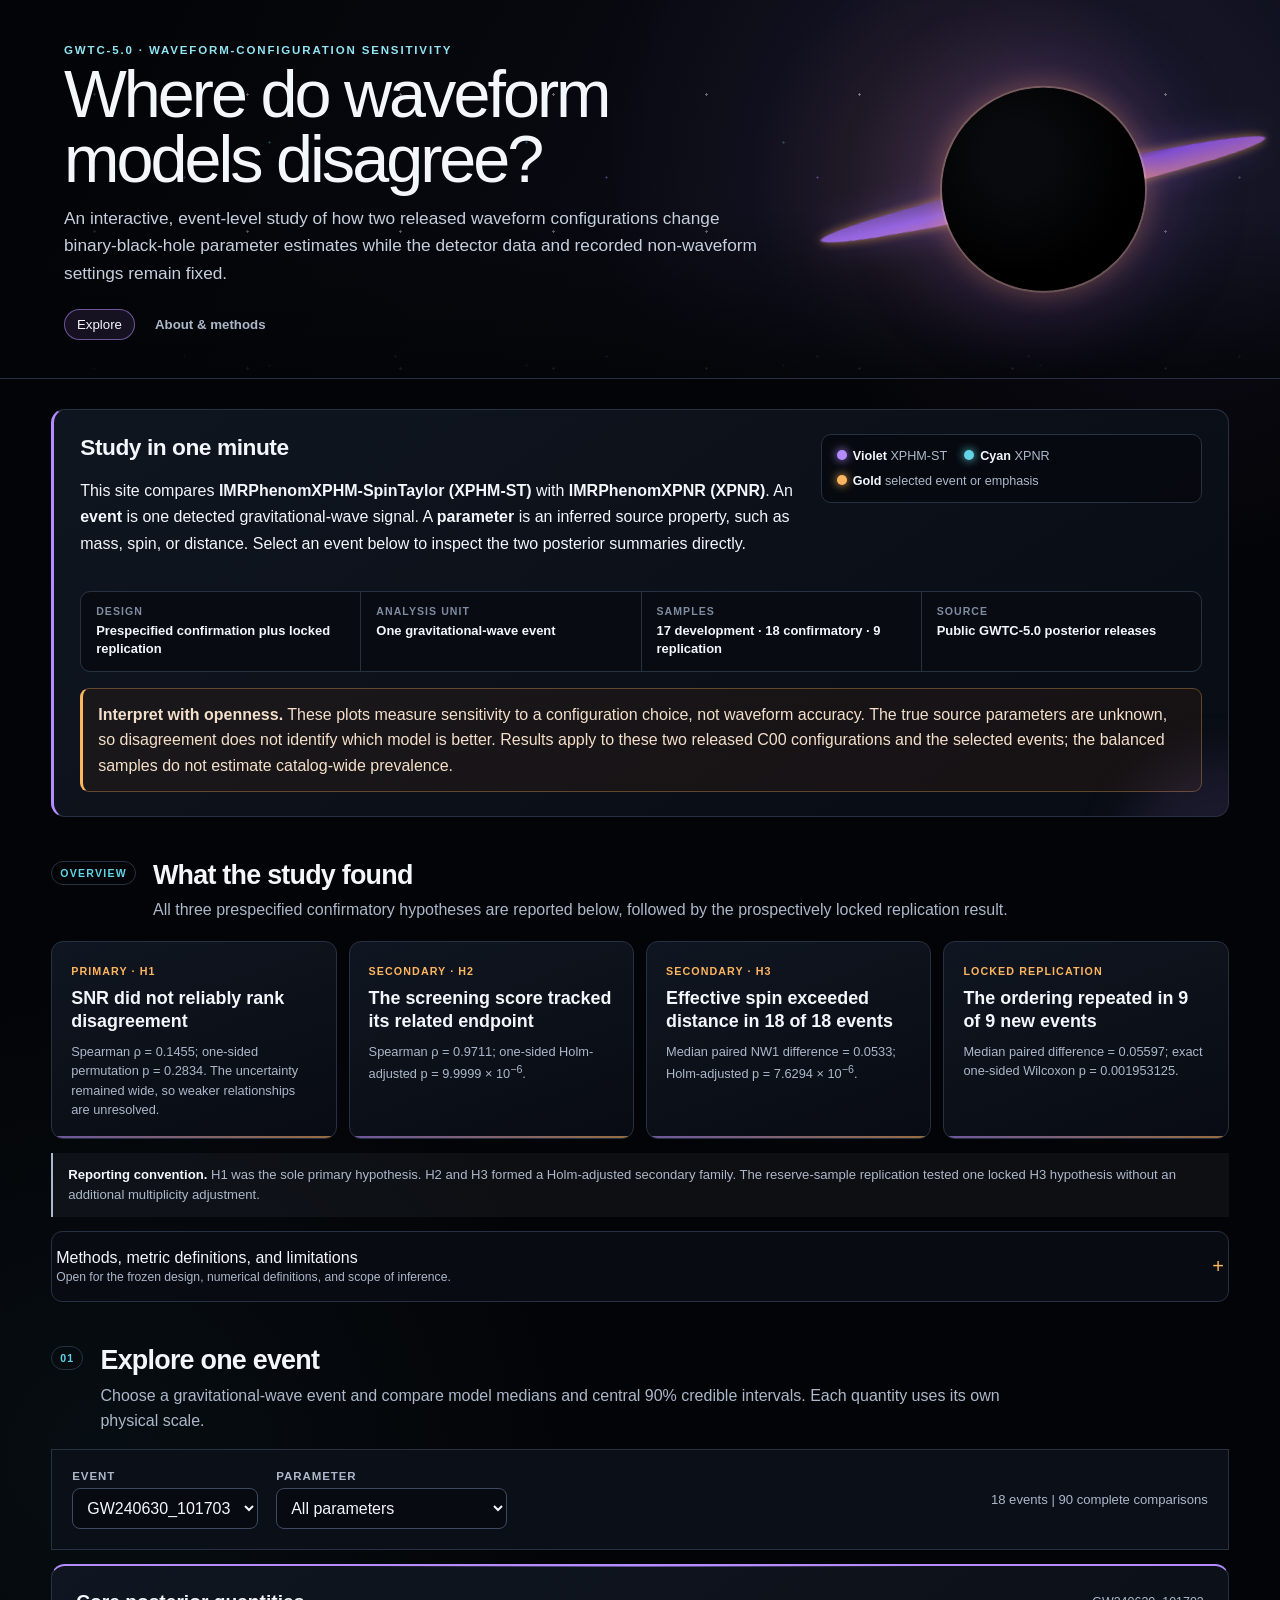
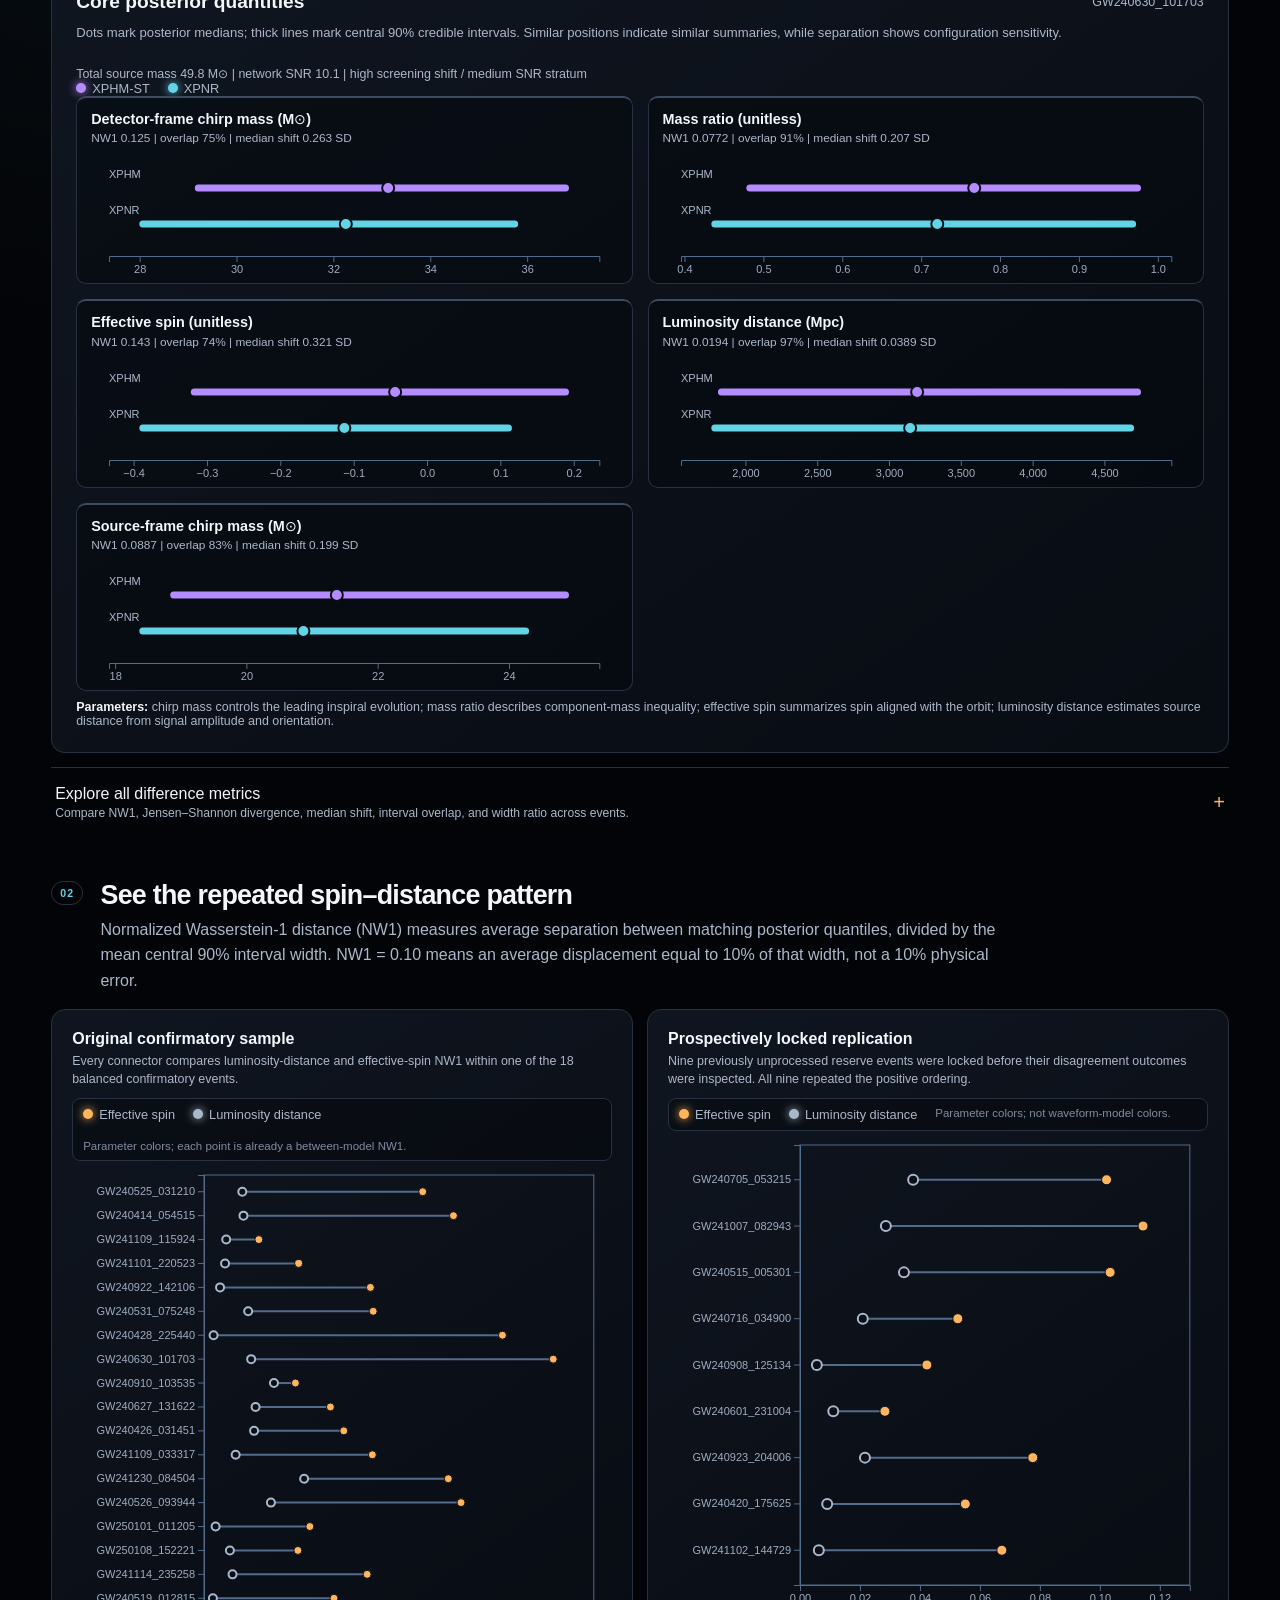
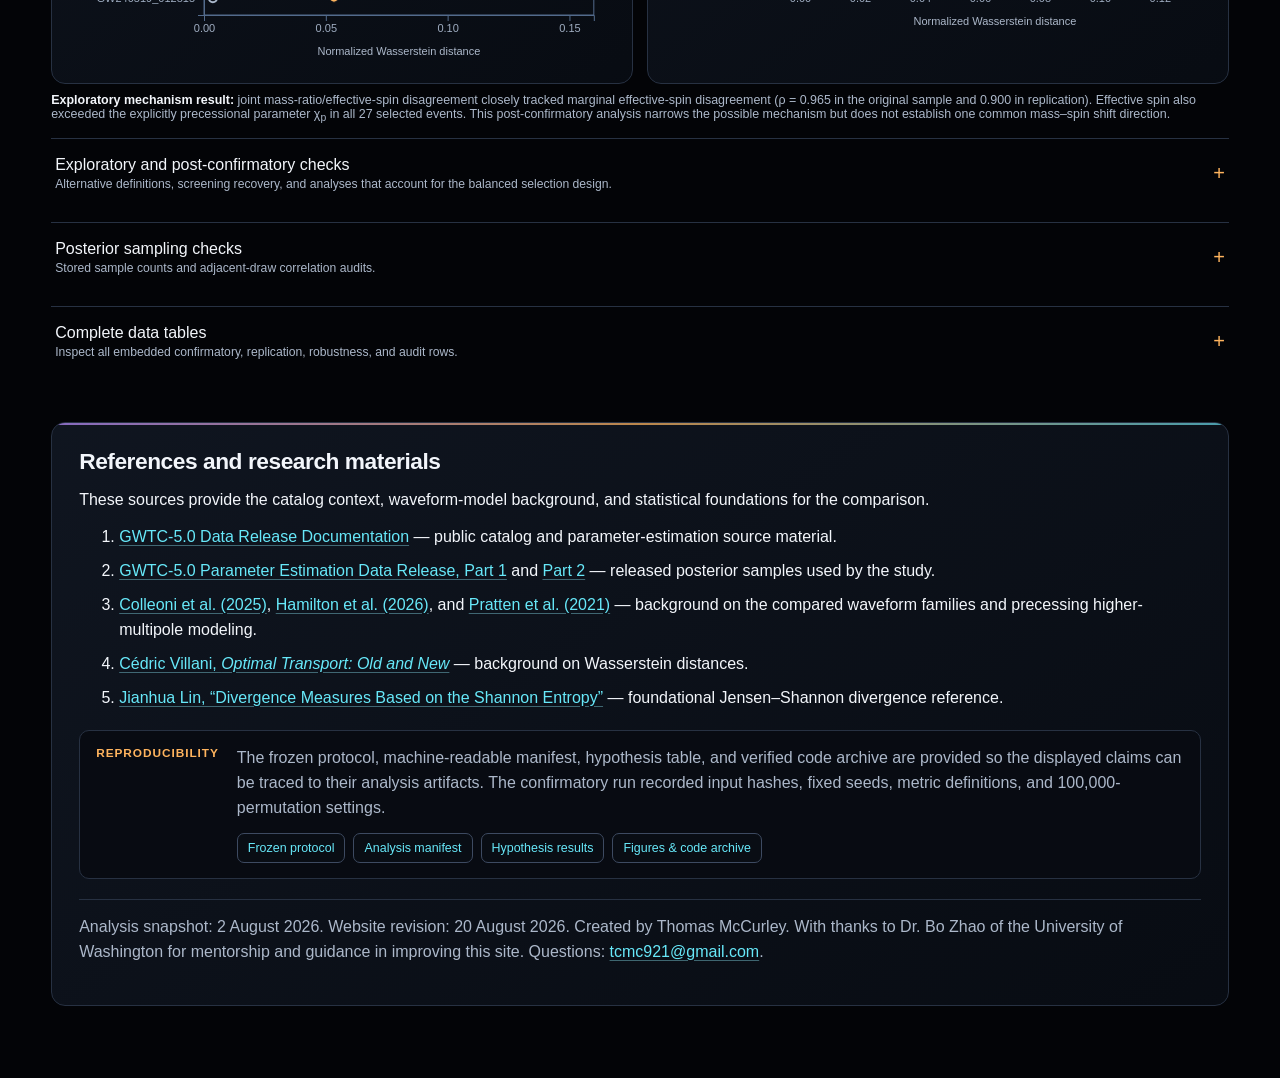
